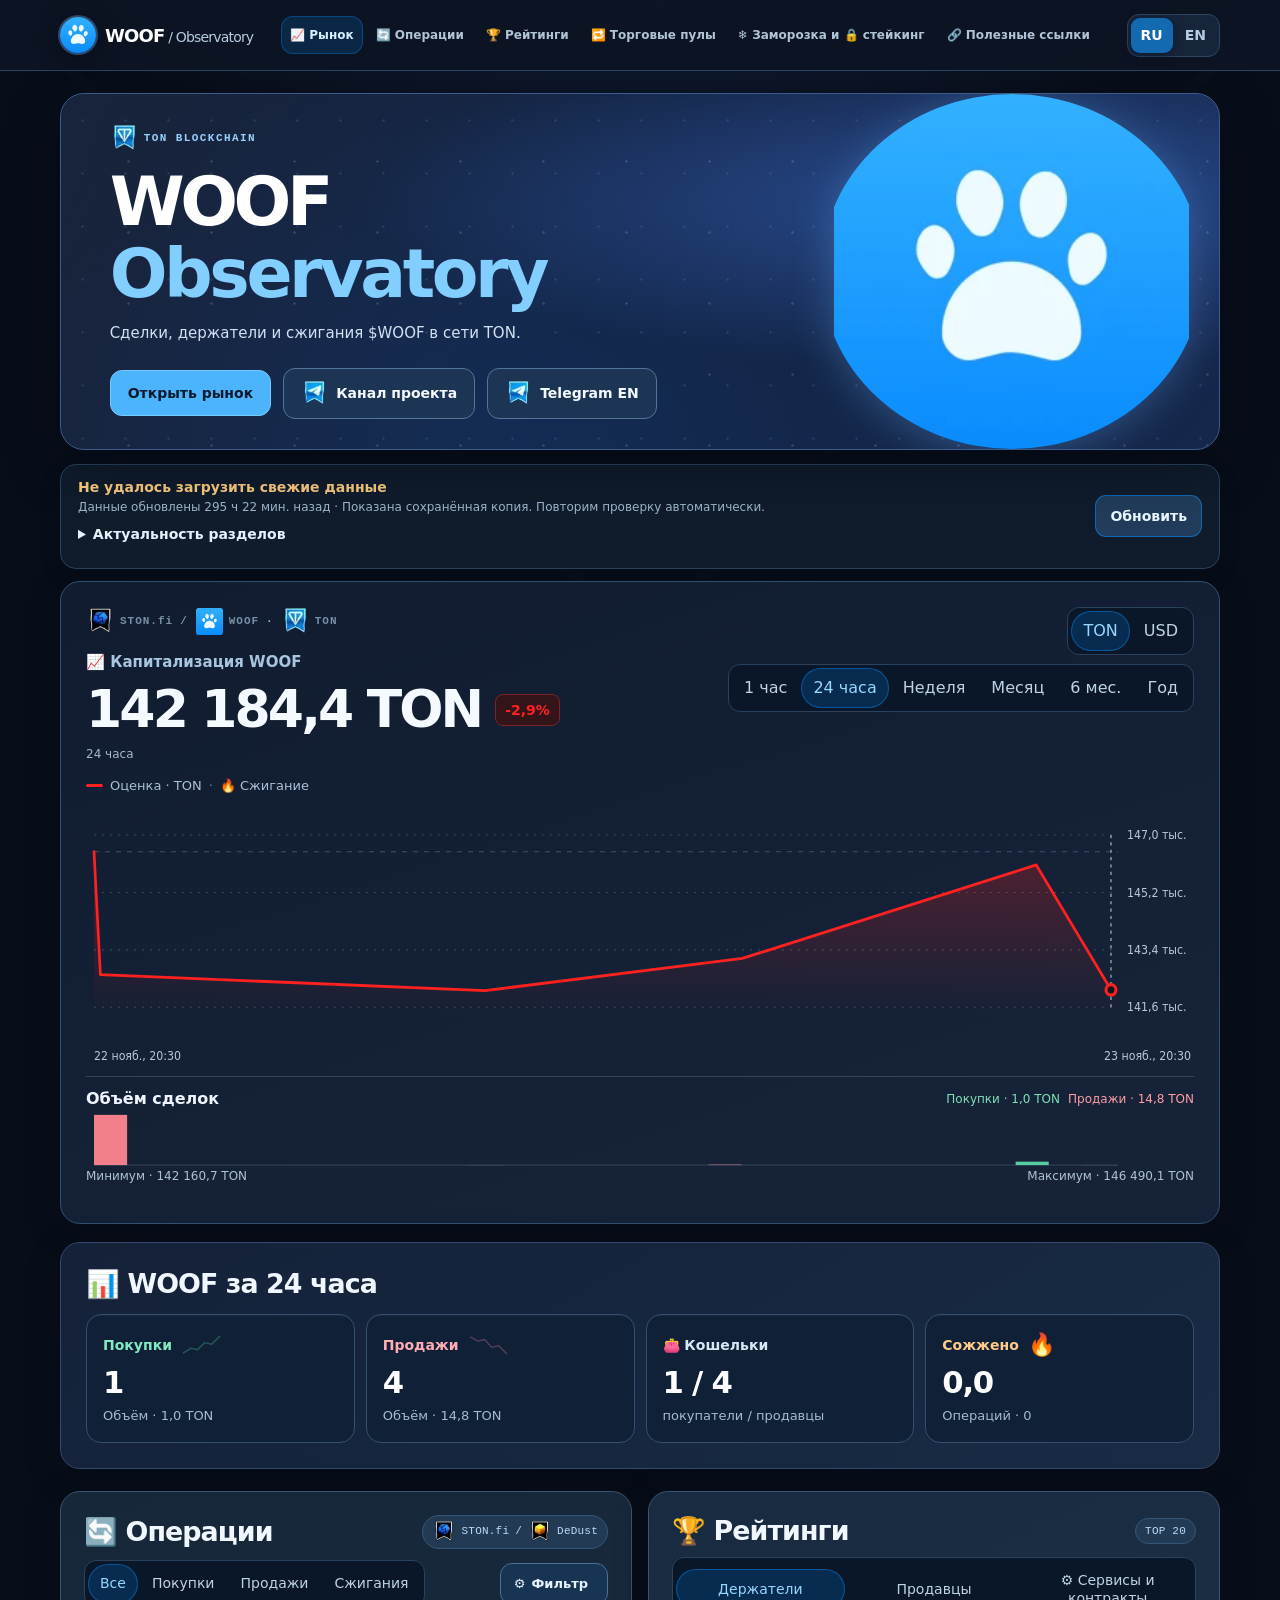
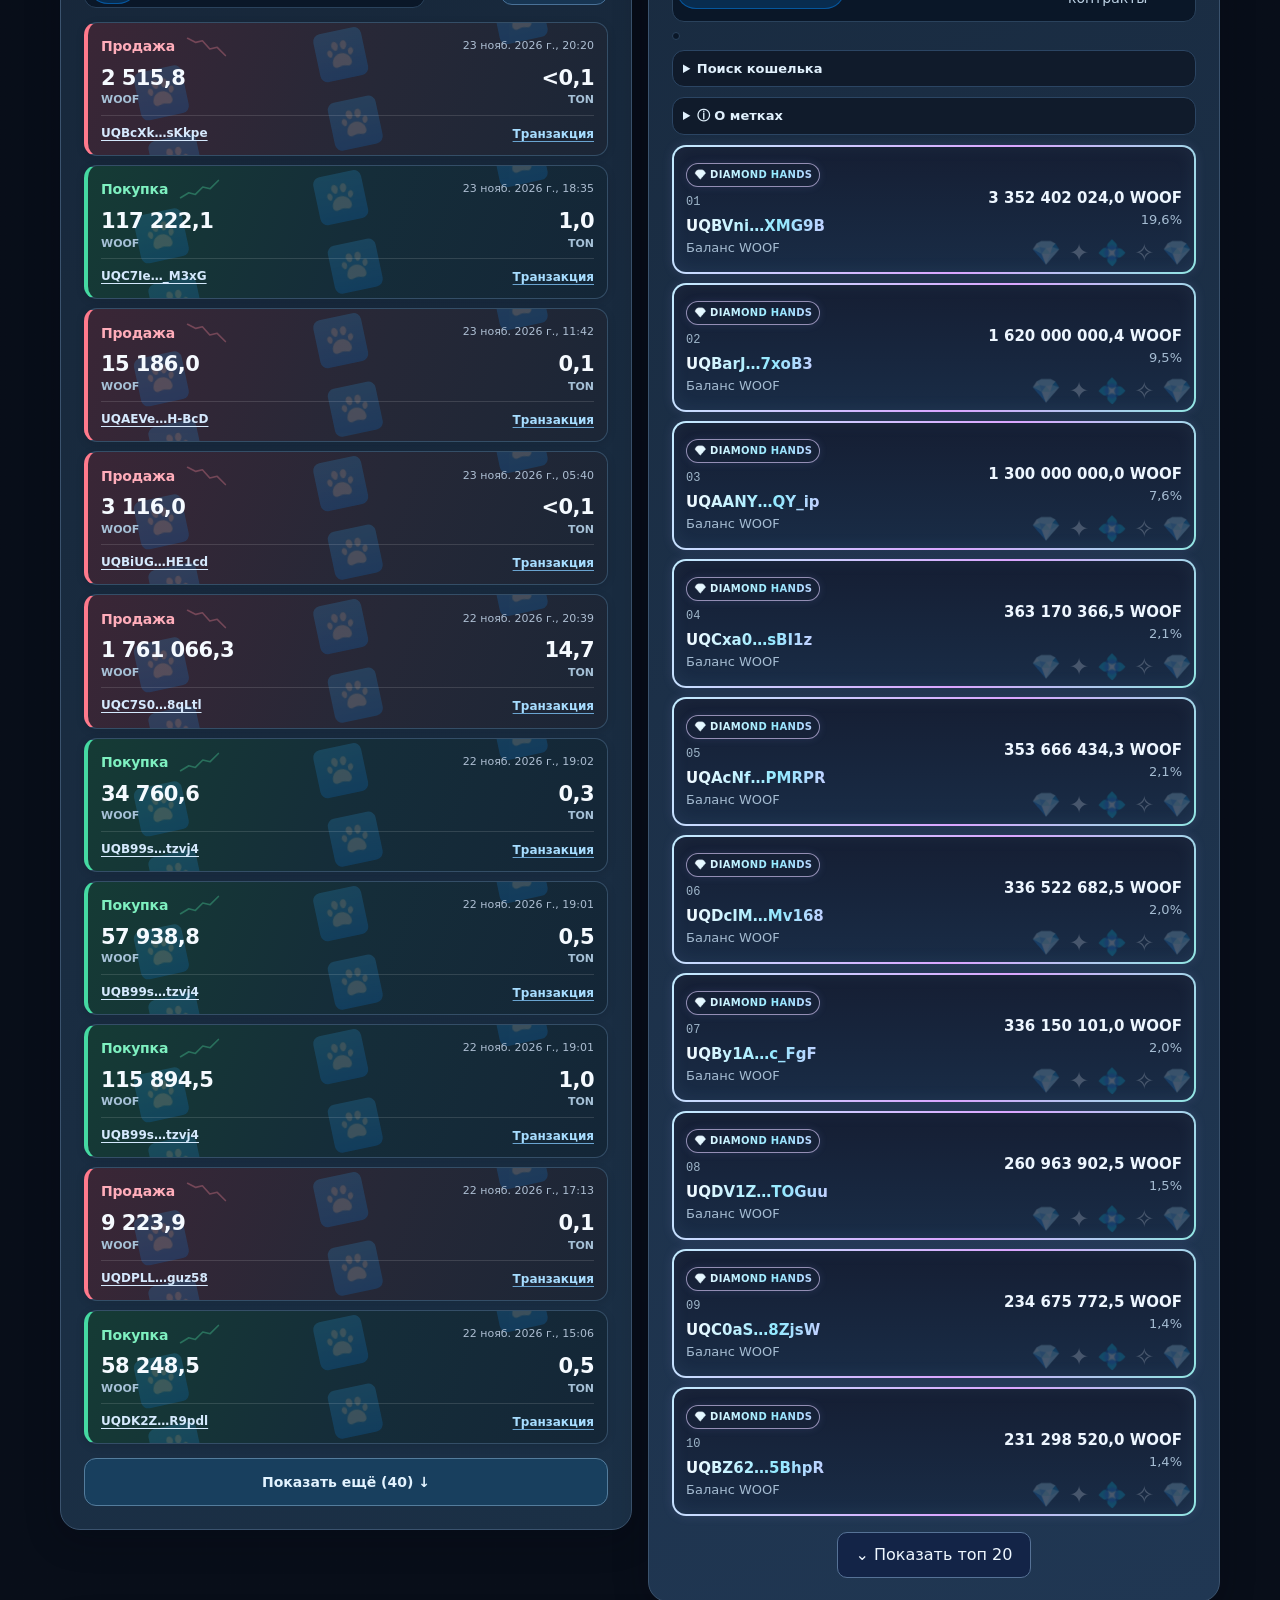
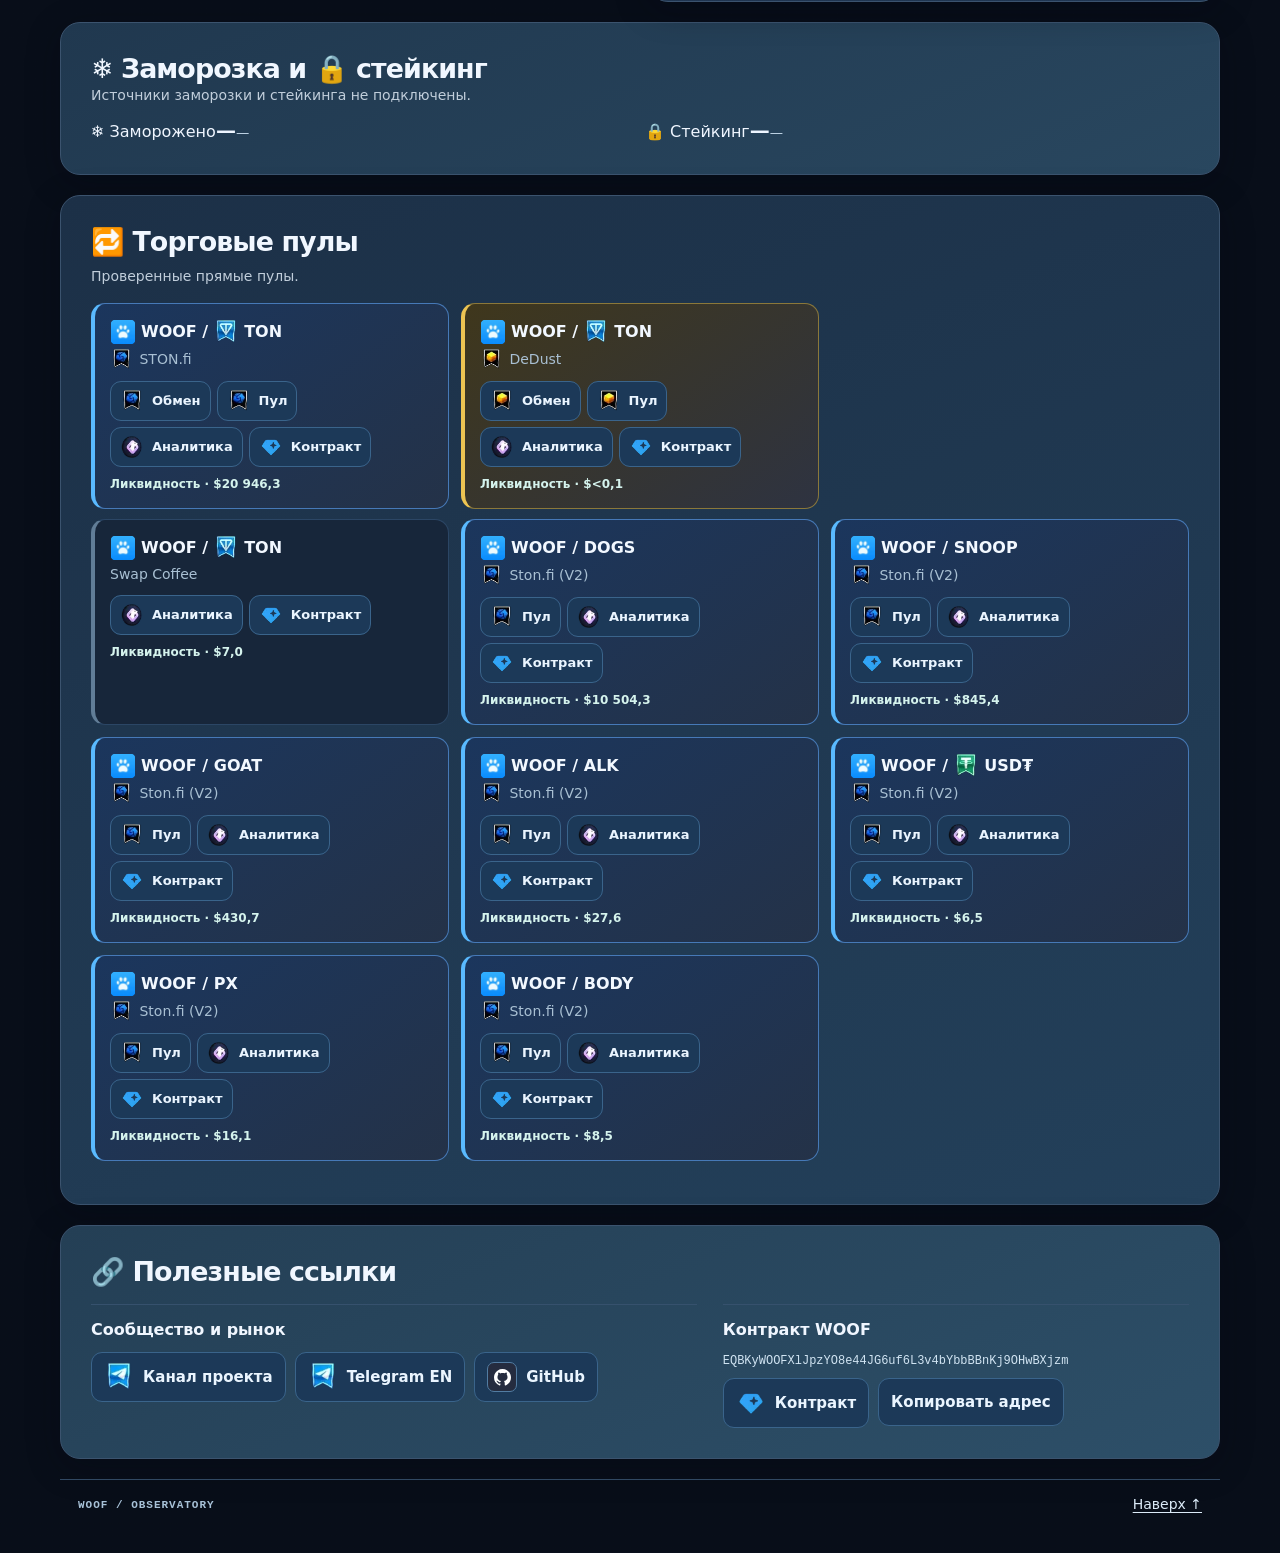
==== index.html @ d3673fe1 "Build WOOF Observatory from independent foundation 1.3.0" ====
<!doctype html>
<html lang="ru"><head>
<meta charset="utf-8"><meta name="viewport" content="width=device-width,initial-scale=1">
<meta name="theme-color" content="#070d21"><meta name="description" content="WOOF Observatory — сделки STON.fi и DeDust, держатели и подтверждённые сжигания WOOF в сети TON.">
<title>WOOF Observatory</title><style>:root{color-scheme:light;--ink:#101721;--muted:#536372;--paper:#f8fafc;--line:#cbd5df;--blue:#30a1f5;--link:#075d9b;--night:#090b0e;--graphite:#10151c;--green:#1e6b51;--red:#df0000;--orange:#975019;font:16px/1.5 system-ui,-apple-system,BlinkMacSystemFont,"Segoe UI",sans-serif;color:var(--ink);background:var(--night)}
*{box-sizing:border-box}
[hidden]{display:none!important}
html{scroll-behavior:smooth;scroll-padding-top:82px}
body{margin:0;background:var(--night)}
.wrap{width:min(1220px,calc(100% - 64px));margin-inline:auto}
h1,h2,h3,p{margin:0}
a{color:var(--link);text-underline-offset:3px}
a:hover{text-decoration:underline}
button{font:inherit;color:inherit;cursor:pointer}
a:focus-visible,button:focus-visible,summary:focus-visible,#plot svg:focus-visible{outline:3px solid #5692db;outline-offset:2px}
header{position:sticky;top:0;z-index:5;background:#090b0ef5;border-bottom:1px solid #283541;color:#f5f8fc}
.nav,.brand,nav,.langs,.tabs,.smallTabs,.introLinks,.eyebrow,.sectionHeading,.chartCaption,footer,.graphTop{display:flex;align-items:center}
.nav{min-height:65px;gap:20px;justify-content:space-between}
.brand{gap:9px;color:#fff;text-decoration:none}
.brand svg{width:36px;height:36px}
.brand strong{font-size:19px;letter-spacing:-.055em}
.brand span{font-weight:500;color:#c3cbd5}
.brand:hover{text-decoration:none}
nav{gap:5px}
nav a,.langs button{font-size:14px;font-weight:650}
nav a{color:#b4c0ce;padding:9px 11px;text-decoration:none;border-radius:8px}
nav a.on,nav a:hover{color:white;background:#203347;text-decoration:none}
.langs,.tabs,.smallTabs{background:#e5edf4;border-radius:10px;padding:3px;gap:2px;width:fit-content;max-width:100%;flex-wrap:wrap}
.langs button,.tabs button,.smallTabs button{border:none;padding:7px 10px;background:transparent;color:#364c61;border-radius:7px;line-height:1.35}
.langs .on,.tabs .on,.smallTabs .on{background:#114c79;color:white}
.hero{margin:20px 0 16px;position:relative;isolation:isolate;overflow:hidden;display:flex;align-items:center;min-height:192px;border-radius:20px;border:1px solid #293746;background:radial-gradient(ellipse at 88% 70%,#153650 0%,transparent 53%),#0b0d10;color:#fff}
.herotext{position:relative;z-index:1;padding:27px clamp(20px,3vw,44px);max-width:66%}
.eyebrow,.tag,footer>span{font-family:ui-monospace,Consolas,monospace;font-size:11px;font-weight:650;letter-spacing:.09em}
.eyebrow{gap:8px}
.eyebrow i{width:7px;height:7px;background:#468ec6;border-radius:50%}
.hero .eyebrow{color:#b9c9d9}
.hero .eyebrow i{background:var(--blue)}
h1{font-size:clamp(38px,4.6vw,68px);letter-spacing:-.07em;line-height:1.05;margin:7px 0 8px}
h1 em{font-family:Georgia,"Times New Roman",serif;font-weight:normal;letter-spacing:-.055em;color:#a1d6ff}
.hero p{color:#c9d5e1;font-size:15px}
.heroArt{position:absolute;inset:0 0 0 auto;width:41%;display:grid;align-items:center;pointer-events:none}
.heroArt svg{width:100%;height:100%;max-height:250px}
.introLinks{margin-top:17px;gap:10px}
.introLinks a,.more{border:1px solid #9daebf;border-radius:8px;padding:7px 12px;text-decoration:none;font-weight:650;font-size:14px}
.introLinks a{color:#f0f6ff;border-color:#536779}
.introLinks a:first-child{color:#081624;background:var(--blue);border-color:var(--blue)}
.introLinks a:hover,.more:hover{box-shadow:inset 0 0 0 1px currentColor}
.panel{background:var(--paper);border:1px solid var(--line);border-radius:17px;padding:clamp(16px,2vw,25px);min-width:0}
.graphTop,.sectionHeading,footer{justify-content:space-between;gap:12px}
.graphTop{align-items:flex-start}
.graph .eyebrow{color:#b6c8d9}
.graph .eyebrow span{color:#7891a7}
.graph h2{font-weight:550;color:var(--muted);font-size:16px;margin-top:12px}
.price{font-size:clamp(27px,3.2vw,44px);line-height:1.12;letter-spacing:-.05em;font-variant-numeric:tabular-nums;font-weight:730}
.chartCaption{font-size:13px;color:var(--muted);gap:7px;margin-top:13px}
.lineKey{width:17px;height:3px;border-radius:3px;background:var(--blue)}
.sep{color:#6f8196}
#plot{margin:6px 0;min-height:183px}
#plot svg{width:100%;height:183px;display:block;touch-action:pan-y}
#plot text{font:11px system-ui,sans-serif;fill:#b6c6d6}
.marker{cursor:pointer}
.marker:focus{outline:2px solid var(--orange)}
#readout{font-size:14px;font-variant-numeric:tabular-nums;min-height:24px;color:var(--ink)}
.note,.description,.resources p{font-size:14px;color:var(--muted);overflow-wrap:anywhere}
.note{font-size:12px}
.description{margin:8px 0}
.summary{margin:18px 0 22px}
.summary h2,.panel h2:not(.graph h2){font-size:clamp(20px,2.1vw,27px);letter-spacing:-.045em;line-height:1.2}
.summary .sectionHeading{margin-bottom:9px}
.tag{color:#3e5061;background:#e2ebf4;border-radius:20px;padding:4px 9px;white-space:nowrap;font-weight:500;letter-spacing:.02em}
#stats{display:grid;grid-template-columns:repeat(4,minmax(0,1fr));gap:10px}
.stat{background:var(--paper);border:1px solid var(--line);border-radius:13px;padding:13px 15px;min-width:0}
.stat b,.stat small,.stat span{display:block}
.stat b{font-size:clamp(20px,2.1vw,31px);line-height:1.3;font-variant-numeric:tabular-nums;overflow-wrap:anywhere;letter-spacing:-.04em}
.stat small{font-size:13px;color:var(--muted)}
.stat span{font-size:14px;font-weight:670}
.buy{color:var(--green)}
.sell{color:var(--red)}
.burn{color:var(--orange)}
.columns{display:grid;grid-template-columns:1fr 1fr;gap:16px;align-items:start}
.columns .tabs{margin:10px 0}
.columns .tabs button,.smallTabs button{font-size:14px}
.smallTabs:not(:empty){margin-bottom:8px}
#feedNote,#rankNote{margin-bottom:8px}
.row{display:grid;grid-template-columns:minmax(0,1fr) auto;gap:10px;border-top:1px solid #dce3eb;padding:10px 0;align-items:center}
.row>div{min-width:0}
.row>div:last-child{text-align:right}
.row b,.row small{display:block;font-variant-numeric:tabular-nums}
.row small{color:var(--muted);font-size:13px}
.row a{overflow-wrap:anywhere}
.row b{font-size:15px;line-height:1.45}
.row .badge{display:inline-block;padding:1px 6px;font-size:12px;border-radius:5px;margin-right:6px}
.badge.buy{background:#e0f3e8}
.badge.sell{background:var(--red);color:white}
.badge.burn{background:#ffead4}
.position{color:var(--muted);font:12px ui-monospace,monospace;margin-right:8px}
.empty{padding:16px 0;color:var(--muted)}
.more{background:#eaf1f7;color:#144b72}
.more[hidden]{display:none}
#more{margin-top:8px;width:100%}
.resources{margin:20px 0}
.resourcesGrid{display:grid;grid-template-columns:1.15fr 1.2fr 1fr;gap:24px;margin-top:16px}
.resources h3{font-size:16px;margin-bottom:6px}
.resourceList{display:flex;gap:8px 13px;flex-wrap:wrap}
.resourceList,.contract{margin-top:8px;font-size:14px}
.contract{display:block;overflow-wrap:anywhere;font-family:ui-monospace,monospace;margin-bottom:10px}
.resourcesGrid article{min-width:0}
summary{cursor:pointer;font-weight:600}
footer{padding:16px 0 25px}
footer a{font-size:14px}
@media(max-width:800px){.wrap{width:calc(100% - 28px)}
.nav{display:grid;grid-template-columns:1fr auto;gap:0;padding-top:6px}
.langs{grid-column:2;grid-row:1}
.brand{grid-column:1;grid-row:1}
nav{grid-column:1/-1;justify-content:space-between;gap:0}
nav a{padding:7px 5px;font-size:13px}
html{scroll-padding-top:98px}
.columns{grid-template-columns:1fr}
.heroArt{width:35%;opacity:.82}
.herotext{max-width:73%;padding:19px}
.hero{min-height:180px}
.graphTop{flex-wrap:wrap}
.resourcesGrid{grid-template-columns:1fr 1fr}

#stats{grid-template-columns:repeat(2,minmax(0,1fr))}}
@media(max-width:500px){.wrap{width:calc(100% - 20px)}
.hero{margin-top:10px}
.herotext{max-width:100%;padding:16px}
.heroArt{width:35%;inset:auto 0 0 auto;height:78px}
.hero p{max-width:96%;font-size:14px}
.introLinks{max-width:76%;gap:6px;flex-wrap:wrap}
.introLinks a{font-size:13px;padding:6px 8px}
.graphTop{gap:10px}
.tabs button{padding:6px 8px}
.stat{padding:10px}
.stat small{font-size:12px}
.row{gap:3px}
.row b{font-size:14px}
.row small{font-size:12px}
.resourcesGrid{grid-template-columns:1fr;gap:15px}
.resourcesGrid article+article{border-top:1px solid var(--line);padding-top:12px}}
@media(prefers-reduced-motion:reduce){html{scroll-behavior:auto}}

.walletLegend{font-size:13px;color:var(--muted);margin:4px 0}
.walletIdentity{display:inline-flex;align-items:baseline;flex-wrap:wrap;gap:2px 6px;max-width:100%;vertical-align:baseline}
.row .walletAddress{font-weight:700;text-decoration:underline;text-decoration-thickness:1px;text-underline-offset:3px}
.row .walletAddress.buy,.walletRole.buy{color:#126042}
.row .walletAddress.sell,.walletRole.sell{color:#df0000}
.row .walletAddress.burn,.walletRole.burn{color:#874305}
.row .walletAddress.neutral{color:#51615c}
.walletRole{font-size:11px;font-weight:600}
:is(.row,.walletResult) .domainBadge{font:600 11px/1.4 system-ui,sans-serif;letter-spacing:0;padding:2px 6px;border-radius:5px;overflow-wrap:anywhere;max-width:100%;display:inline-block}
.domainBadge.digits{color:#482e00;background:linear-gradient(110deg,#ffcc00 12%,#ffe173 34%,#fff9c0 46%,#ffd700 57%,#efb000 84%);background-size:220% 100%;border:1px solid #a37b00;animation:projectGold 4s ease-in-out infinite alternate}
details.domainDetails{display:inline-block;border:0;padding:0;font-size:12px;font-weight:500;width:100%}
details.domainDetails summary{color:var(--muted);font-size:11px}
#rank .position{vertical-align:top}
.onlyBadges{display:flex;align-items:center;gap:7px;font-size:13px;font-weight:600;margin:4px 0 7px;cursor:pointer}
.onlyBadges input{width:16px;height:16px;accent-color:var(--link)}


@keyframes projectGold{from{background-position:0% 50%}
to{background-position:100% 50%}}
@media(prefers-reduced-motion:reduce){.domainBadge.digits{animation:none}}
footer>span{color:#f5f8ff}
footer a{color:#dcebf8}
.price{overflow-wrap:break-word}

/* Make the chart and header dark; financial rows retain their semantic colours. */
.langs,.graph .tabs{background:#202a35}
.langs button,.graph .tabs button{color:#c3cfdb}
.langs .on,.graph .tabs .on{background:var(--blue);color:#071421}
.graph{--ink:#f5f8fc;--muted:#b2c0cd;color:var(--ink);background:var(--graphite);border-color:#283747}
.graph #readout a{color:#86caff}
.graph #plot svg{height:205px}
.brand:hover,.introLinks a:hover{color:#fff}
.introLinks a:first-child:hover{color:#081624}

.wrap{width:min(1180px,calc(100% - 88px))}
.hero{background:linear-gradient(165deg,#080a0d 22%,#10151c 100%)}
.graph,.summary{background:linear-gradient(180deg,#10151c,#152332);border:1px solid #374b5b}
.summary{background:linear-gradient(180deg,#152332,#172b3c);padding:clamp(16px,2vw,25px);border-radius:17px;color:#f4f8ff}
.summary .sectionHeading{margin-bottom:14px}
.stat{background:linear-gradient(145deg,#131d28,#1e3041);border:1px solid #3d5363}
.stat small{color:#b9c8d5}
.stat span.buy,.stat span.sell,.stat span.burn{display:inline-block;border-radius:5px;background:linear-gradient(120deg,#d8e5eb,#c1d4df);padding:1px 6px}
.columns .panel,.resources{--ink:#f3f7fc;--muted:#c1cedb;--link:#a6daff;--line:#435a6a;color:var(--ink);border-color:#3b5264}
.columns .panel{background:linear-gradient(180deg,#172b3c,#1a3b51)}
.columns .tabs,.columns .smallTabs{background:#0e1c29}
.columns .tabs button,.columns .smallTabs button{color:#cbd9e7}
.columns .tabs .on,.columns .smallTabs .on{background:#265a7d;color:#fff}
.row{border-color:#435666}
.position{color:#c1cedb}
.tag{background:#233f54;color:#d1e6f6}
.row .walletIdentity{background:linear-gradient(125deg,#d8e5eb,#c1d4df);border-radius:7px;padding:3px 6px}
.domainDetails summary{color:#354d62!important}
.domainDetails span{color:#223847}
#more,.resourceList>a,.resourceList>button{color:#f3f8ff;background:#15496b;border:1px solid #6289a3}
.resources{background:linear-gradient(180deg,#1a3b51,#20475e);padding:clamp(18px,2.5vw,30px)}
.resourcesGrid{grid-template-columns:1.3fr 1fr;gap:clamp(14px,2vw,26px)}
.resourcesGrid article{border-top:1px solid #7190a3;padding-top:13px}
.resources h3{margin-bottom:10px}
.resourceList{display:grid;grid-template-columns:1fr;gap:7px}
.resourceList>a,.resourceList>button{display:flex;align-items:center;justify-content:space-between;gap:6px;min-height:42px;padding:8px 12px;border-radius:7px;text-align:left;font:650 14px/1.35 system-ui,sans-serif;text-decoration:none;cursor:pointer}
.resourceList>a:hover,.resourceList>button:hover,#more:hover{background:#1b5c82;border-color:#aedfff}
.resources .contract{color:#d1e4f2;margin:6px 0;word-break:break-all}
footer{background:#090c10;border-top:1px solid #405362;padding:14px 18px;margin-bottom:14px;border-radius:8px}
@media(min-width:1000px){.resourcesGrid article:first-child .resourceList{grid-template-columns:repeat(2,minmax(0,1fr))}}
@media(max-width:800px){.wrap{width:calc(100% - 34px)}.resourcesGrid{grid-template-columns:1fr 1fr}}
@media(max-width:500px){.wrap{width:calc(100% - 22px)}.resourcesGrid{grid-template-columns:1fr}.resourcesGrid article+article{border-color:#7190a3}}

/* Draw external-link arrows without relying on a font glyph. */
.resourceList>a::after,.introLinks a[href^="https:"]::after,.row a:not(.walletAddress)::after{content:"";display:inline-block;width:8px;height:8px;flex-shrink:0;margin-left:6px;border-top:1.5px solid currentColor;border-right:1.5px solid currentColor;background:linear-gradient(135deg,transparent 43%,currentColor 46%,currentColor 54%,transparent 57%);vertical-align:1px}

.syncBar{display:flex;align-items:center;justify-content:space-between;gap:14px;margin:0 0 12px;padding:12px 18px;background:#101b27;border:1px solid #374b5b;border-radius:12px;color:#e5f1fb}
.syncBar>div{min-width:0}.syncBar p{font-size:14px;font-weight:650}.syncBar small{display:block;color:#b9c8d5;font-size:12px;overflow-wrap:anywhere}.syncBar .syncWarning{color:#ffcf80}
#refreshData{flex-shrink:0;min-height:42px;padding:8px 14px;border:1px solid #6289a3;border-radius:7px;background:#15496b;color:#f3f8ff;font-weight:650;font-size:14px}#refreshData:hover{background:#1b5c82}#refreshData:disabled{opacity:.65;cursor:wait}
@media(max-width:400px){.syncBar{align-items:flex-start;flex-wrap:wrap;padding:12px 14px}.syncBar>div{flex:1 1 175px}}

/* Market cap: native-currency valuation, with an explicit estimation note. */
.graph .price{font-size:clamp(32px,4.2vw,52px);letter-spacing:-.055em;line-height:1.15}
.graph h2{font-size:15px;margin-top:12px;margin-bottom:7px}
.capHeadline{display:flex;align-items:center;gap:14px;flex-wrap:wrap}
.capChange{font:700 14px/1.3 system-ui,sans-serif;padding:6px 9px;border-radius:8px;font-variant-numeric:tabular-nums;white-space:nowrap}
.capChange:empty{display:none}.capPositive{color:#54edb6;background:#133c32;border:1px solid #24634e}.capNegative{color:#ff2020;background:#321419;border:1px solid #7a242a}
#capPeriod{margin-top:5px;color:#a4b9cb}.graph #plot{min-height:250px;margin:18px 0 8px}.graph #plot svg{height:250px}
.graph #plot text{font:11px system-ui,sans-serif;fill:#b8c9d6}
.capRange{display:flex;justify-content:space-between;gap:8px;flex-wrap:wrap;color:#adc3d3;font-size:12px;font-variant-numeric:tabular-nums;margin:0 0 13px}
.graph #readout{background:#0b1723;border:1px solid #2b4354;padding:10px 12px;border-radius:9px;min-height:43px;font-size:13px;margin-bottom:9px}
.capMethod{font-size:11px;line-height:1.5;color:#9db3c4;border-top:1px solid #2b4354;padding-top:10px;margin-top:10px;max-width:850px}
.graph .chartCaption .lineKey{background:var(--chart-colour,#38dda0)}
@media(max-width:500px){.graph .price{font-size:34px}.capHeadline{gap:8px}.graph .graphTop{gap:15px}.graph .tabs{width:100%;justify-content:space-between}.graph .tabs button{padding:8px 6px;font-size:12px}.graph #plot svg{height:240px}.graph #plot{min-height:240px}.graph #readout{font-size:12px}.capMethod{font-size:11px}}
@media(max-width:360px){.graph .tabs{display:grid;grid-template-columns:repeat(3,minmax(0,1fr));gap:3px}.graph .tabs button{width:100%}}

:root{--blue:#75ccff;--project-art:url("[data-uri]");--night:#070d21}
body{background:radial-gradient(ellipse at 78% 0%,#24347b 0%,#111c49 28%,transparent 55%),#070d21}
header{background:#0a1129f5;border-color:#324576}
.brandMark{width:36px;height:36px;border-radius:50%;background:var(--project-art) center/cover}
.hero{min-height:268px;border-color:#435b9c;background:radial-gradient(ellipse at 78% 50%,#2b4696 0%,#182860 34%,transparent 68%),linear-gradient(112deg,#0d1639,#111c49)}
.hero::before{content:"";position:absolute;inset:0;background-image:radial-gradient(circle,#7eaeff 1px,transparent 1.5px),radial-gradient(circle,#eff7ff 1px,transparent 1.5px);background-size:43px 53px,83px 71px;background-position:0 0,26px 32px;opacity:.24;pointer-events:none}
.heroArt{width:40%;height:100%;background:var(--project-art) center / auto 88% no-repeat;filter:drop-shadow(0 0 20px #60b5ff60);border-radius:50%}
.hero h1 em{color:#89ceff}
.graph{background:linear-gradient(180deg,#101936,#151f43);border-color:#394b80}
.summary{background:linear-gradient(180deg,#182649,#202d55);border-color:#435480}
.columns .panel{background:linear-gradient(180deg,#192847,#1e3659)}
.resources{background:linear-gradient(180deg,#192b4b,#1b345a)}
.graphControls{display:grid;gap:10px;justify-items:end;min-width:0}
.row.trade-buy{border-left:3px solid #4cce9f;padding-left:8px;background:#14564832}
.row.trade-sell{border-left:3px solid #fb6b76;padding-left:8px;background:#7c223532}
.row.trade-burn{border-left:3px solid #e7ae57;padding-left:8px}
@media(max-width:800px){.graphControls{justify-items:start}}
@media(max-width:590px){
 .hero{min-height:210px}.heroArt{width:32%;height:auto;inset:12px 12px auto auto;aspect-ratio:1;opacity:1;background-size:contain}
 .herotext{max-width:76%}.hero h1{font-size:clamp(32px,7.5vw,47px)}.hero h1 em{display:block}
 .hero p{max-width:100%}.introLinks{max-width:100%}.graphControls{width:100%}.graph #currency{display:flex;width:auto}
}

#activity,#wallets,#pools{background:#141b27;border-color:#303a4a}
#activity .row,#wallets .row{background:transparent;border-color:#303a4a;border-left:0;padding-left:0}
#activity .row .walletIdentity,#wallets .row .walletIdentity{background:none;padding:0;column-gap:6px;row-gap:4px}
.columns .walletIdentity .walletAddress{background:none;padding:0}
.columns .row .walletAddress{color:#d6e2f0}
.columns .walletRole.buy,.columns .badge.buy{color:#85e6bc;background:none}
.columns .walletRole.sell,.columns .badge.sell{color:#ff9a9f;background:none}
.columns .walletRole.burn,.columns .badge.burn{color:#f1bd7d;background:none}
.columns .domainDetails summary,.columns .domainDetails span{color:#becbd9!important}
.columns :is(.row,.walletResult) .projectBadges{display:flex;flex-wrap:wrap;gap:5px;width:100%;align-items:center}
.columns :is(.row,.walletResult) .projectBadge{--badge-edge:#53627b;display:inline-flex;align-items:center;gap:4px;padding:2px 6px;border:1px solid var(--badge-edge);border-radius:6px;background:#202939;text-decoration:none;color:#eaf1fb;font:650 11px/1.35 system-ui,sans-serif;min-height:26px;max-width:100%}
.columns :is(.row,.walletResult) .projectBadge:hover{text-decoration:underline}
.columns :is(.row,.walletResult) .projectBadge::after{display:none}
.projectBadge img{display:block;width:18px;height:18px;object-fit:contain;border-radius:3px}
.columns :is(.row,.walletResult) .projectBadge.staking{padding-inline:4px;--badge-edge:#6c93cb}
.columns :is(.row,.walletResult) .projectBadge.vnuk{--badge-edge:#8f606f;color:#ffc8d4}
.columns :is(.row,.walletResult) .projectBadge.author{border-color:transparent;background:linear-gradient(#202939,#202939) padding-box,linear-gradient(105deg,#508eff,#dce5ee,#508eff) border-box;background-size:100% 100%,200% 100%;animation:projectBadgeGlow 5s ease-in-out infinite alternate}
.columns :is(.row,.walletResult) .projectBadge.joystick{--badge-edge:#9164ac}
.columns :is(.row,.walletResult) .projectBadge.phoenix{--badge-edge:#a86a36}
.projectBadge.joystick span,.projectBadge.phoenix span{background:linear-gradient(90deg,var(--badge-color),#ffe182,var(--badge-color));background-size:210% 100%;background-clip:text;color:transparent;animation:projectBadgeGlow 5s ease-in-out infinite alternate}
.projectBadge.joystick{--badge-color:#e3a6ff}
.projectBadge.phoenix{--badge-color:#ff9862}
@keyframes projectBadgeGlow{to{background-position:100% 0}}
@media(prefers-reduced-motion:reduce){.columns :is(.row,.walletResult) .projectBadge.author,.projectBadge.joystick span,.projectBadge.phoenix span{animation:none}}
#pools [lang="en"],html[lang="en"] #pools [lang="ru"]{display:none}
html[lang="en"] #pools [lang="en"]{display:inline}
#pools .poolIntro{margin:8px 0 16px}
#pools .poolGrid{display:grid;grid-template-columns:repeat(3,minmax(0,1fr));gap:10px}
#pools .poolCard{min-width:0;background:#1c2636;border:1px solid #39475b;border-radius:10px;padding:12px}
#pools .poolCard h3{margin:0 0 3px}
#pools .poolCard p{margin:0}
#pools .poolActions{display:flex;flex-wrap:wrap;gap:6px;margin-top:10px}
#pools .poolActions a{display:inline-flex;align-items:center;min-height:38px;padding:5px 9px;color:#edf5ff;background:#22344c;border:1px solid #586d88;border-radius:7px;font-size:13px;font-weight:650;text-decoration:none}
#pools .poolActions a:hover{background:#304963;text-decoration:underline}
#pools .poolRoute,#pools .poolTiny{margin-top:16px;padding-top:13px;border-top:1px solid #39475b}
#pools #discoveredPools{margin-top:10px}
#pools .poolCard .poolLiquidity{margin-top:8px;font-size:12px;overflow-wrap:anywhere}
#pools .poolCard h3{overflow-wrap:anywhere}
#pools .poolRoute h3{margin:0 0 4px}
#pools .poolRoute .poolCard{margin-top:9px;max-width:440px}
#pools .poolTiny .poolGrid{margin-top:10px}
#pools .poolSources{margin-top:13px;font-size:12px}
@media(max-width:800px){#pools .poolGrid{grid-template-columns:repeat(2,minmax(0,1fr))}}
@media(max-width:500px){#pools .poolGrid{grid-template-columns:minmax(0,1fr)}}

.columns :is(.row,.walletResult) .projectBadge.og{border-color:#a887c2;background:#222033}
.columns :is(.row,.walletResult) .projectBadge.fragmentNumber{--badge-edge:#cc7cdb;background:#78348b;color:#fff;font-weight:800;white-space:nowrap}
.projectBadge.og span{background:linear-gradient(90deg,#cbff69,#f3a5ff,#cbff69);background-size:210% 100%;background-clip:text;color:transparent;animation:projectBadgeGlow 4s ease-in-out infinite alternate;font-weight:800}
.columns :is(.row,.walletResult) .projectBadge.burner{border-color:#966237;padding-inline:4px}
.columns :is(.row,.walletResult) .projectBadge.blueNft{border-color:#3881a9;padding-inline:4px}
.operationRow .opMobile,.operationRow .opToggle{display:none}
#feed .operationRow .opDesktop a{display:inline-block}
@media(prefers-reduced-motion:reduce){.projectBadge.og span{animation:none}}
@media(max-width:640px){
 #feed .operationRow{grid-template-columns:minmax(0,1fr) minmax(0,auto) 28px;align-items:start;column-gap:4px;padding:8px 0}
 #feed .operationRow .opDesktop{display:none}
 #feed .operationRow>div:nth-child(2){align-self:start}
 #feed .operationRow .opMobile:not([hidden]){display:block;grid-column:1/-1;text-align:left;padding:2px 0 4px}
 #feed .operationRow .opToggle{display:grid;place-items:center;width:28px;min-height:32px;padding:0;background:none;border:0;color:#b8d3ec;cursor:pointer}
 .opToggle span{width:7px;height:7px;border-right:2px solid;border-bottom:2px solid;transform:rotate(45deg)}
 .opToggle[aria-expanded="true"] span{transform:rotate(225deg)}
}

body{background:linear-gradient(#070b16bb,#070b16cf),url("[data-uri]") center top/cover fixed,#070b16}
.supplyGrid{display:grid;grid-template-columns:repeat(2,minmax(0,1fr));gap:10px;margin-top:12px}
.supplyGrid a{display:grid;gap:4px;padding:12px;border:1px solid #39475b;border-radius:10px;background:#1c2636;text-decoration:none;min-width:0}
.supplyGrid a:hover{border-color:#7db5e6}
.supplyGrid strong{font-size:clamp(1rem,3vw,1.35rem);color:#eef5ff;overflow-wrap:anywhere}
.supplyGrid small{color:#afbfce}
@media(max-width:440px){.supplyGrid{grid-template-columns:1fr}body{background-attachment:scroll;background-size:auto,auto 1100px}}

.volumeBlock{margin-top:12px;border-top:1px solid #344353;padding-top:10px}
.volumeHeading,.volumeKeys,.tradeSize,.walletSearchForm{display:flex;align-items:center;gap:8px;flex-wrap:wrap}
.volumeHeading{justify-content:space-between}
.volumeKeys,.tradeSize{font-size:12px}
.volumeKeys span:first-child,.rankMove.gained{color:#80e0b6}
.volumeKeys span:last-child,.rankMove.lost{color:#ff9da4}
#tradeVolume svg{display:block;width:100%;height:56px}
.tradeSize{margin:8px 0;color:#bdcbd8}
.tradeSize label{display:inline-flex;align-items:center;gap:6px}
.tradeSize input[type=number],.walletSearchForm input{min-width:0;border:1px solid #53637a;border-radius:7px;background:#161f2b;color:#eaf1fb;padding:6px 8px;font:inherit}
.tradeSize input[type=number]{width:6em}
#rank .position,.walletResult .position{display:inline-flex;align-items:baseline;gap:4px}
.rankMove{font-size:10px;white-space:nowrap}
.walletSearch,.badgeLegend{margin:10px 0;border:1px solid #39475b;border-radius:8px;padding:8px 10px}
.walletSearch summary,.badgeLegend summary{cursor:pointer;color:#d6e2f0;font-size:13px;font-weight:650}
.walletSearchForm{margin-top:9px}
.walletSearchForm input{flex:1 1 145px}
.walletSearchForm button{padding:6px 9px;border:1px solid #52637b;border-radius:7px;background:#243249;color:#eaf1fb;cursor:pointer}
.walletResult{margin-top:9px;overflow-wrap:anywhere}
.walletResult h3,.walletResult h4,.walletResult p{margin:6px 0}
.walletResult ul,.badgeLegend dl{padding-left:0;margin:8px 0 0;font-size:12px}
.walletResult li{margin-left:15px;padding-top:3px}
.badgeLegend dl{display:grid;grid-template-columns:auto 1fr;gap:5px 8px}
.badgeLegend dd{margin:0;color:#bdcbd8}
.columns .projectBadge.arni,.columns .projectBadge.napiwas{border-color:#927fa2}
.columns .projectBadge.arni span,.columns .projectBadge.napiwas .badgeLabel{
 background:linear-gradient(90deg,#70e1dd,#c4b4ff,#ffab94,#ffe39a,#70e1dd);
 background-size:225% 100%;background-clip:text;color:transparent;
 animation:projectBadgeGlow 4.3s ease-in-out infinite alternate
}
.projectBadge .beerIcon{position:relative;display:inline-block;flex:0 0 18px;width:18px;height:18px}
.beerIcon::before,.beerIcon::after{content:"";position:absolute}
.beerIcon::before{left:2px;top:2px;width:10px;height:15px;border:1px solid #ffde99;border-radius:3px 3px 4px 4px;background:linear-gradient(#fff4dc 0 28%,#ffce56 29%,#e4932c 83%,#b36121)}
.beerIcon::after{left:12px;top:6px;width:5px;height:8px;border:2px solid #ffde99;border-left:0;border-radius:0 4px 4px 0}
@media(prefers-reduced-motion:reduce){.columns .projectBadge.arni span,.columns .projectBadge.napiwas .badgeLabel{animation:none}}

.projectBadges .domainDetails{width:auto;max-width:100%;overflow-wrap:anywhere}

/* WOOF / Telegram-inspired Observatory — design layer v1.
   No remote fonts, frameworks, images or runtime dependencies.
   Loaded AFTER the existing stylesheet. Keeps data/JS functionality intact. */
:root{
  color-scheme:dark;
  --tg-bg:#090e18;--tg-surface:#121b2a;--tg-surface2:#192639;
  --tg-elevated:#20344b;--tg-line:#2a405a;--tg-blue:#55b9ff;
  --tg-blue-strong:#258fea;--tg-text:#f0f6ff;--tg-muted:#a6bdd2;
  --tg-green:#51dcaa;--tg-red:#ff8696;--tg-gold:#f3c66f;
  --night:var(--tg-bg);--paper:var(--tg-surface);--ink:var(--tg-text);
  --muted:var(--tg-muted);--line:var(--tg-line);--blue:var(--tg-blue);
  --link:#91d8ff;--green:var(--tg-green);--red:var(--tg-red);
  font-family:system-ui,-apple-system,BlinkMacSystemFont,"Segoe UI",sans-serif;
  font-optical-sizing:auto;
}
html{scroll-padding-top:100px}
body{
  color:var(--tg-text);
  background:radial-gradient(ellipse 80% 420px at 50% -150px,#1b315e 0%,transparent 72%),
    linear-gradient(#080e19e8,#080e19f1),url("[data-uri]") center top/cover fixed,#090e18;
}
.wrap{width:min(1160px,calc(100% - 40px))}
a{color:var(--link)}
button,input{font-family:inherit}
a,button,summary{-webkit-tap-highlight-color:transparent}
button:not(:disabled),a,summary{transition:background-color .18s ease,border-color .18s ease,color .18s ease,transform .18s ease}
button:active:not(:disabled),.introLinks a:active,.resourceList>a:active,#pools .poolActions a:active{transform:scale(.98)}
a:focus-visible,button:focus-visible,summary:focus-visible,input:focus-visible{outline:2px solid var(--tg-blue);outline-offset:3px}
header{background:#0d1524f0;border-bottom:1px solid #2c4463;backdrop-filter:blur(22px);-webkit-backdrop-filter:blur(22px)}
.nav{min-height:70px;gap:18px}
.brandMark{box-shadow:0 0 0 2px #314968,0 5px 20px #050a14a8}
.brand strong{font-size:18px;letter-spacing:-.045em}
.brand span{color:#b6cce0;font-size:14px}
nav{gap:5px}
nav a{padding:10px 13px;color:#b1c4d7;border-radius:12px;font-weight:600}
nav a.on,nav a:hover{background:#1e3958;color:#f4faff}
.langs{background:#17253a;padding:3px;border:1px solid #2d4560;border-radius:12px}
.langs button{border-radius:9px;min-width:39px;min-height:35px;color:#b6cde2}
.langs button.on{background:#288fd9;color:#fff;box-shadow:0 2px 10px #0613268c}
main.wrap{padding-bottom:10px}
.hero{margin:22px 0 14px;min-height:275px;border:1px solid #3b5c8d;border-radius:24px;
  background:radial-gradient(ellipse at 81% 30%,#294c91 0%,transparent 48%),
  radial-gradient(circle at 40% 110%,#132c55,transparent 60%),
  linear-gradient(125deg,#111d35,#15274b);
  box-shadow:0 18px 54px #02071164;isolation:isolate}
.hero::before{opacity:.14}
.hero::after{content:"";position:absolute;inset:0;pointer-events:none;
  background:linear-gradient(115deg,#ffffff08,transparent 50%);border-radius:inherit}
.herotext{padding:clamp(23px,3.5vw,45px);max-width:68%}
.hero .eyebrow{color:#98d1fc;letter-spacing:.13em}
.hero .eyebrow i{box-shadow:0 0 0 5px #269de421}
.hero h1{margin:13px 0 12px;font-size:clamp(39px,5.5vw,68px);line-height:1.03;letter-spacing:-.065em}
.hero h1 em{font-style:normal;font-weight:550;font-family:inherit;letter-spacing:-.05em;color:#81ceff}
.hero p{color:#d2e1f3;font-size:15px;max-width:510px;line-height:1.65}
.heroArt{background-size:auto 83%;filter:drop-shadow(0 6px 28px #67acff40)}
.introLinks{gap:10px;margin-top:21px}
.introLinks a{display:inline-flex;align-items:center;justify-content:center;
  min-height:42px;padding:9px 17px;border-radius:12px;font-size:14px;
  background:#1d3554;border:1px solid #52759b;color:#f5faff}
.introLinks a:first-child{background:#4bb4fc;color:#081a2c;border-color:#77caff}
.introLinks a:hover{background:#2c5277;text-decoration:none;transform:translateY(-2px)}
.introLinks a:first-child:hover{background:#83d0ff;color:#071b2c}
.syncBar{background:#101c2c;border-color:#2b435f;border-radius:16px;
  padding:12px 17px;box-shadow:0 6px 20px #050b152b}
.syncBar p{color:#e3f5ff}
.syncBar small{color:#9eb8ce}
#refreshData{border-radius:11px;background:#213d5b;border-color:#476d92;color:#eaf7ff}
#refreshData:hover{background:#2f5a81}
.panel,.graph,.summary,.columns .panel,.resources,#pools,#activity,#wallets{
  border:1px solid var(--tg-line);border-radius:20px;
  background:linear-gradient(155deg,#151f30 0%,#111927 100%);
  box-shadow:0 8px 34px #03091145;color:var(--tg-text)}
.graph{background:linear-gradient(160deg,#172640 0%,#101a2d 76%);border-color:#315172}
.graph .eyebrow{color:#86caff}
.graph h2{color:#a8c6e0;margin-top:15px}
.graph .price{color:#f4faff;letter-spacing:-.055em}
.graph .chartCaption{color:#abc1d7}
.graph #readout{border-color:#314964;background:#0e192a}
.graph .capMethod{border-color:#2b4056;color:#98aec2}
.graph #plot{border-radius:15px;overflow:hidden}
.graphControls{gap:9px}
.graph .tabs,.columns .tabs,.columns .smallTabs{background:#0a1728;border:1px solid #2a425c;border-radius:12px;padding:3px}
.graph .tabs button,.columns .tabs button,.columns .smallTabs button{border-radius:9px;min-height:34px;padding:7px 12px;color:#bed3e6}
.graph .tabs .on,.columns .tabs .on,.columns .smallTabs .on{background:#26659c;color:#fff;box-shadow:0 2px 8px #050d1780}
.summary{margin-top:18px;background:linear-gradient(150deg,#182b44,#142037);border-color:#2a496b}
.summary h2,.panel h2:not(.graph h2){color:#f1f7ff;font-weight:730;letter-spacing:-.035em}
#stats{gap:11px}
.stat{padding:16px;border-radius:15px;background:#102036;border:1px solid #34506f;box-shadow:inset 0 1px #ffffff0a}
.stat b{color:#fff;font-size:clamp(21px,2.4vw,32px);line-height:1.22;margin:5px 0}
.stat small{color:#a4bbd0}
.stat span{font-weight:680}
.stat span.buy,.stat span.sell,.stat span.burn{background:none;padding:0}
.columns{gap:16px}
.columns .panel{min-width:0}
.sectionHeading{flex-wrap:wrap}
.tag{background:#233a55;color:#badcf5;border:1px solid #355676}
.row{border-top-color:#263950;padding:12px 3px}
.row:hover{background:#ffffff07}
.row.trade-buy,.row.trade-sell,.row.trade-burn{border-left:3px solid transparent;border-radius:8px;padding-left:10px}
#activity .row.trade-buy{border-left:3px solid #52d5a2;background:#16362c42}
#activity .row.trade-sell{border-left:3px solid #ff8191;background:#40232a50}
#activity .row.trade-burn{border-left:3px solid #f5c16b;background:#3a2c1b48}
.row b{color:#edf6ff}
.row small{color:#a5bcd2}
.columns .row .walletAddress{color:#d5e9fd}
.columns .walletRole.buy,.columns .badge.buy{color:#75e7b2}
.columns .walletRole.sell,.columns .badge.sell{color:#ff9bac}
.columns .walletRole.burn,.columns .badge.burn{color:#f5c377}
.position{color:#9fb6ca}
.columns :is(.row,.walletResult) .projectBadge{border-radius:8px;background-color:#1d2b3e;min-height:28px}
.columns :is(.row,.walletResult) .projectBadge.fragmentNumber{background:#813c99;color:#fff;border-color:#dd8bfa}
.domainBadge.digits{border-radius:7px}
#more,.resourceList>a,.resourceList>button,#pools .poolActions a{
  background:#1c3958;border:1px solid #3a648b;border-radius:11px;color:#eaf5ff}
#more{min-height:43px}
#more:hover,.resourceList>a:hover,.resourceList>button:hover,#pools .poolActions a:hover{background:#2b5277}
.supplyGrid a,#pools .poolCard{background:#17263a;border:1px solid #2b4665;border-radius:14px;padding:15px}
.supplyGrid a:hover,#pools .poolCard:hover{border-color:#4785b3}
.supplyGrid small{color:#b5c9da}
#pools .poolCard h3{color:#f2f8ff}
#pools .poolCard p{color:#a9c0d3}
#pools .poolGrid{gap:12px}
#pools .poolActions a{min-height:40px}
.walletSearch,.badgeLegend{background:#101b2b;border-color:#2b4563;border-radius:12px}
.walletSearch summary,.badgeLegend summary{color:#e1f1fd}
.tradeSize input[type=number],.walletSearchForm input{background:#091729;border-color:#385575;color:#f5faff;border-radius:10px;min-height:38px}
.walletSearchForm button{background:#285982;border-color:#478bb5;border-radius:10px;min-height:40px}
.resources{background:linear-gradient(155deg,#152840,#152036)}
.resourcesGrid article{border-color:#36516d}
.resourceList>a,.resourceList>button{min-height:45px;padding:10px 13px}
footer{background:transparent;border-top:1px solid #314862;border-radius:0;color:#bed4e7;margin-top:20px}
footer>span{color:#a8c2d8}
@media(min-width:900px){
 .columns .panel{padding:23px}
 .hero{min-height:305px}
 .heroArt{background-size:auto 88%}
}
@media(max-width:800px){
 html{scroll-padding-top:114px}
 .wrap{width:calc(100% - 28px)}
 .nav{gap:5px;padding-top:5px}
 .brand strong{font-size:16px}
 nav{overflow-x:auto;scrollbar-width:none;justify-content:space-between}
 nav::-webkit-scrollbar{display:none}
 nav a{min-height:42px;display:inline-flex;align-items:center;white-space:nowrap;padding:9px 10px}
 .hero{margin-top:14px;min-height:230px}
 .herotext{max-width:75%;padding:24px}
 .resourcesGrid{grid-template-columns:1fr 1fr}
}
@media(max-width:590px){
 .wrap{width:calc(100% - 22px)}
 .hero{border-radius:20px;min-height:250px}
 .hero h1{font-size:clamp(34px,8vw,46px)}
 .herotext{max-width:100%;padding:20px 18px 78px}
 .hero p{max-width:100%;padding-right:0}
 .heroArt{width:100px;height:100px;top:auto;bottom:-7px;right:7px;inset:auto 7px -7px auto;opacity:.83;background-size:contain}
 .hero .introLinks{max-width:calc(100% - 90px)}
 .introLinks a{min-height:40px;padding:8px 11px}
 .graph,.summary,.columns .panel,.resources{padding:16px}
 .graphTop{gap:13px}
 .graphControls{width:100%;justify-items:stretch}
 .graph .tabs{width:100%;justify-content:space-between}
 .graph .tabs button{flex:1 1 auto;padding:8px 6px;font-size:12px}
 .graph .price{font-size:clamp(29px,8.7vw,39px)}
 .graph #plot,.graph #plot svg{min-height:210px;height:210px}
 #stats{grid-template-columns:repeat(2,minmax(0,1fr));gap:9px}
 .stat{padding:12px}
 .stat b{font-size:clamp(19px,5.4vw,26px)}
 .columns{gap:14px}
 #pools .poolGrid{grid-template-columns:1fr}
 .resourcesGrid{grid-template-columns:1fr}
 .row{min-width:0}
 .row>div{overflow-wrap:anywhere}
 .syncBar{flex-wrap:wrap}
 body{background-attachment:scroll}
}
@media(max-width:360px){
 .brand strong{font-size:14px}
 .brandMark{width:30px;height:30px}
 .nav{column-gap:3px}
 nav a{font-size:12px;padding:9px 7px}
 .hero .introLinks{max-width:100%}
 .heroArt{opacity:.4}
 .graph .tabs button{font-size:11px}
}
@media(hover:hover){
 .stat:hover,#pools .poolCard:hover{transform:translateY(-2px)}
}
@media(prefers-reduced-motion:reduce){
 *,*::before,*::after{scroll-behavior:auto!important;animation-duration:.01ms!important;transition-duration:.01ms!important}
}

/* FIGMA TELETON IOS UI KIT — SOURCE-ALIGNED
   Reference: fIjhy6ddPFSXmia3DCvQa2
   Dark selected tab: 6028:2120, row: 6023:2116, dark label: 6781:30558.
   Accent #008BFF; 52px regular list-row minimum; rounded selected tab.
   Native system font replaces Figma's licensed iostgico/SF Pro assets. */
:root{--tg-accent:#008bff;--tg-blue:#008bff;--tg-blue-strong:#008bff;--tg-selected:#146ab1}
nav a.on,nav a[aria-current="location"]{
 color:#d8efff;background:#008bff28;box-shadow:inset 0 0 0 1px #008bff55}
.langs button.on{background:var(--tg-selected);color:#fff}
.graph .tabs .on,.columns .tabs .on,.columns .smallTabs .on{
 border-radius:100px;background:#008bff2e;color:#97d7ff;
 box-shadow:inset 0 0 0 1px #008bff70}
.graph .tabs button,.columns .tabs button,.columns .smallTabs button{
 min-height:40px;line-height:1.25}
#activity .row,#wallets .row{min-height:52px}
#activity .row .walletAddress,#wallets .row .walletAddress{line-height:1.45}
#activity .row .badge,#wallets .row .badge{line-height:1.4}
#refreshData,.walletSearchForm button{border-color:#008bff91}
#refreshData:focus-visible,.walletSearchForm button:focus-visible{outline-color:#94d9ff}
@media(max-width:800px){
 nav a{min-height:44px}
}

/* Four compact, fully visible tabs on narrow Telegram WebViews. */
@media(max-width:590px){
 #nav{display:grid;grid-template-columns:repeat(4,minmax(0,1fr));gap:3px;overflow:visible;width:100%}
 #nav a{display:flex;align-items:center;justify-content:center;min-width:0;
  font-size:12px;white-space:nowrap;line-height:1.2;padding:9px 2px;text-align:center}
 #nav a[href="#links"]{font-size:0}
 #nav a[href="#links"]::after{content:"Ссылки";font-size:12px}
 html[lang="en"] #nav a[href="#links"]::after{content:"Links"}
}

/* UNIVERSAL OBSERVATORY UI V1 — reusable across token projects.
   Layout, labels, accessible filter, gem/paper honors and animated burn cards.
   No remote art/fonts: all decoration stays inside standalone HTML/CSS. */
.feedFilterBar{display:flex;align-items:center;justify-content:space-between;flex-wrap:wrap;gap:9px;margin:11px 0}
.feedFilterBar #filters{margin:0}
#badgeFilterToggle{display:inline-flex;align-items:center;justify-content:center;gap:6px;min-height:42px;
 padding:8px 13px;border:1px solid #497197;border-radius:12px;background:#173552;color:#e6f3ff;font-weight:750;font-size:13px}
#badgeFilterToggle[aria-expanded="true"]{background:#184a73;border-color:#82c9ff}
#badgeFilterCount{color:#9fd6fa;font-size:12px}
.filterPanel{background:#0f2033;border:1px solid #355573;padding:14px;border-radius:14px;margin:0 0 14px}
.filterPanel .onlyBadges{margin:0 0 10px;min-height:34px}
.filterPanel .tradeSize{margin:0 0 13px;gap:10px}
.filterPanel .tradeSize label{min-height:32px}
.filterBadgesHeading{display:flex;align-items:center;justify-content:space-between;gap:9px;
 border-top:1px solid #2b4961;padding-top:13px;margin-top:4px}
.filterBadgesHeading strong{font-size:13px;color:#cfe5f8}
#clearBadgeFilters{border:0;background:none;color:#88cfff;text-decoration:underline;font-size:12px;padding:6px}
.badgeFilterSearch{display:block;width:100%;min-width:0;min-height:42px;margin:9px 0 12px;
 padding:9px 12px;border:1px solid #3c5d7e;border-radius:10px;background:#0b182a;
 color:#ecf7ff;font-size:14px}
.badgeFilterSearch::placeholder{color:#9fb1c7}
.badgeFilterList{display:grid;grid-template-columns:repeat(2,minmax(0,1fr));gap:8px}
.badgeFilterItem{display:flex;align-items:center;gap:8px;min-height:39px;padding:7px 9px;
 border:1px solid #354d66;border-radius:10px;background:#172b40;
 color:#e5f2fd;font-size:12px;overflow-wrap:anywhere;cursor:pointer}
.badgeFilterItem:has(input:checked){border-color:#008bff;background:#153e60}
.badgeFilterItem input{accent-color:#008bff;flex:0 0 17px;width:17px;height:17px}
.filterHint{margin:12px 0 0;font-size:12px;color:#93aec5;line-height:1.5}
#feed{display:grid;gap:13px;margin-top:14px}
/* A transaction is a standalone, readable card rather than a compressed table row. */
#feed .operationRow{display:flex;flex-direction:column;align-items:stretch;gap:11px;position:relative;
 padding:16px 17px!important;margin:0;min-width:0;overflow:hidden;border:1px solid #344e67;
 border-left:4px solid #486787!important;border-radius:16px;background:#172b3d!important;
 box-shadow:0 5px 15px #030c172d;isolation:isolate}
#feed .operationRow.trade-buy{border-left-color:#45d9a2!important;background:linear-gradient(110deg,#153b35,#152d39 50%,#142637)!important}
#feed .operationRow.trade-sell{border-left-color:#ff7a8c!important;background:linear-gradient(110deg,#3a2636,#262837 55%,#1b2636)!important}
#feed .operationRow>div{position:relative;z-index:1;min-width:0}
#feed .operationRow .opHeader{display:flex;align-items:center;justify-content:space-between;gap:9px}
#feed .operationRow .opKind{font-weight:780;letter-spacing:-.015em;font-size:15px;line-height:1.3}
#feed .operationRow .opKind.buy{color:#7ef0c0}
#feed .operationRow .opKind.sell{color:#ffadba}
#feed .operationRow .opKind.burn{color:#ffe1a0}
#feed .operationRow .opDate{font-size:11px;color:#adc4da;white-space:nowrap;overflow:hidden;text-overflow:ellipsis;margin-left:auto}
#feed .operationRow .opToggle{display:grid!important;place-items:center;flex:0 0 35px;width:35px;min-height:35px;
 color:#d3e6f6;background:#1c3852;border:1px solid #436380;border-radius:10px;padding:0}
#feed .operationRow .opToggle span{display:block;width:auto;height:auto;border:0;
 transform:none;color:inherit;font:750 23px/1 system-ui,sans-serif}
#feed .operationRow .opToggle[aria-expanded="true"] span{transform:rotate(180deg)}
#feed .operationRow .opAmounts{display:grid;grid-template-columns:minmax(0,1.45fr) minmax(0,1fr);
 gap:12px;align-items:start;width:100%}
#feed .operationRow .opAmounts>div{min-width:0;display:flex;flex-direction:column;gap:2px}
#feed .operationRow .opAmountValue{display:block;overflow-wrap:anywhere;
 color:#f5faff;font-size:clamp(18px,2.2vw,24px);font-weight:795;letter-spacing:-.028em;
 line-height:1.22;font-variant-numeric:tabular-nums}
#feed .operationRow .opAmountUnit{color:#a6c1d7;font-size:12px;font-weight:650;line-height:1.4}
#feed .operationRow .opGram{text-align:right;align-items:flex-end}
#feed .operationRow .opWallet{padding-top:10px;border-top:1px solid #ffffff20;font-size:14px}
#feed .operationRow .walletIdentity{display:flex;align-items:center;gap:6px 8px;flex-wrap:wrap;width:100%;max-width:100%}
#feed .operationRow .walletAddress{font-weight:720;text-decoration-thickness:1px;text-underline-offset:3px;
 max-width:100%;overflow-wrap:anywhere}
#feed .operationRow .domainBadge.digits{vertical-align:middle;flex:0 0 auto}
#feed .operationRow .projectBadges{display:flex;flex-wrap:wrap;width:100%;gap:6px;margin-top:5px}
#feed .operationRow .opMobile{display:none;gap:10px;justify-content:space-between;
 padding-top:10px;border-top:1px solid #ffffff20;font-size:12px;color:#afc2d5}
#feed .operationRow .opMobile:not([hidden]){display:flex!important;grid-column:auto;text-align:left}
#feed .operationRow .opMobile a{color:#8cd5ff;font-weight:700}
#feed .operationRow .opDesktop{display:none!important}
#feed .operationRow .projectBadge{min-height:28px}
#feed .operationRow .domainDetails{max-width:100%;width:auto}
/* Burn decorations cover the whole card; text remains fully legible above them. */
#feed .operationRow.trade-burn{
 border:2px solid #d47b45!important;border-left:4px solid #ffba45!important;
 background:linear-gradient(120deg,#4a1a1a,#733319,#4d1c28,#783b18,#401d22)!important;
 background-size:300% 300%!important;
 animation:observatoryFireGlow 7s ease-in-out infinite alternate;
 box-shadow:0 0 17px #fa5c242b,inset 0 0 20px #ffae2520}
#feed .operationRow.trade-burn::before{content:"🔥  🔥     🔥  🔥";position:absolute;inset:auto 0 -12px;
 text-align:center;font-size:36px;letter-spacing:8px;opacity:.19;pointer-events:none;
 filter:blur(1px);animation:observatoryFlames 4.4s ease-in-out infinite alternate;z-index:0}
#feed .operationRow.trade-burn .opAmountValue{color:#fff5e8}
@keyframes observatoryFireGlow{
 0%{background-position:0% 55%;border-color:#b95f34;box-shadow:0 0 14px #eb702c32}
 50%{background-position:70% 12%;border-color:#ffb75a;box-shadow:0 0 24px #fa9a2342}
 100%{background-position:100% 75%;border-color:#db6938;box-shadow:0 0 16px #f4654444}
}
@keyframes observatoryFlames{from{transform:translateY(5px) scale(1);opacity:.10}to{transform:translateY(-15px) scale(1.07);opacity:.28}}
/* Honors apply only to the current top 10 in the appropriate rankings. */
#rank .rankingRow{position:relative;isolation:isolate;overflow:hidden;border-radius:14px;
 border:1px solid #355269;padding:14px 12px;margin-bottom:9px;gap:12px;
 background:#152438;min-width:0}
#rank .rankingRow>div{z-index:1;position:relative;min-width:0}
#rank .rankingRow .walletIdentity{max-width:100%;width:100%}
#rank .rankingRow .projectBadges{width:100%;margin-top:4px}
#rank .rankingRow .rankHonor{display:table;width:max-content;max-width:100%;border-radius:100px;
 font:760 11px/1.4 system-ui,sans-serif;padding:4px 11px;margin:0 0 8px;
 letter-spacing:.03em;text-transform:uppercase}
#rank .rankingRow.diamondHands{border:2px solid transparent;
 background:linear-gradient(#151e33,#192c46) padding-box,
 linear-gradient(115deg,#c2ecff,#dba5ff,#74ffd7,#ffe3a0,#9fb8ff,#e3a8ff,#c2ecff) border-box;
 background-size:100% 100%,350% 350%;animation:diamondSweep 8s linear infinite;
 box-shadow:inset 0 0 18px #99cfff13,0 0 11px #acaaff20}
#rank .diamondHands::before{content:"💎 ✦ 💠 ✧ 💎";position:absolute;inset:auto 2px 1px auto;
 opacity:.22;font-size:24px;pointer-events:none;z-index:0;
 animation:diamondSpark 5s ease-in-out infinite alternate}
#rank .diamondHonor{color:#f8efff;background:linear-gradient(105deg,#634c92,#3b647d,#74613d);
 border:1px solid #d9caff88;text-shadow:0 0 9px #bbaaffaa}
@keyframes diamondSweep{from{background-position:0 0,0% 50%}to{background-position:0 0,100% 50%}}
@keyframes diamondSpark{from{opacity:.1;transform:translateY(3px)}to{opacity:.30;transform:translateY(-3px)}}
#rank .rankingRow.paperHands{border:2px solid transparent;
 background:linear-gradient(#232431,#1a2637) padding-box,
 linear-gradient(115deg,#f7eee8,#a9b6c8,#e5b3ab,#eee3d8,#a9b6c8) border-box;
 background-size:100% 100%,280% 280%;animation:paperBorder 9s linear infinite}
#rank .paperHands::before{content:"🧻   🧻   🧻   🧻\A 🧻   🧻   🧻   🧻\A 🧻   🧻   🧻   🧻";
 white-space:pre;position:absolute;inset:-12px;z-index:0;font-size:28px;line-height:1.9;
 opacity:.13;pointer-events:none;transform:rotate(-8deg) scale(1.07);animation:paperDrift 8s ease-in-out infinite alternate}
#rank .paperHonor{color:#ecdddd;background:#53424b;border:1px solid #ccbbc7aa}
@keyframes paperBorder{from{background-position:0 0,0% 30%}to{background-position:0 0,100% 60%}}
@keyframes paperDrift{from{transform:rotate(-8deg) translateY(-6px) scale(1.07)}to{transform:rotate(-6deg) translateY(7px) scale(1.07)}}
.serviceEmoji{display:inline-block;margin-right:2px;font-size:15px;line-height:1}
/* Hero places the token emblem beside the identity rather than over the CTA. */
.hero{min-height:295px;display:flex;align-items:center;border-radius:24px}
.heroArt{width:33%;height:100%;right:16px;inset:0 16px 0 auto;background-size:contain;
 background-position:center;filter:drop-shadow(0 6px 20px #62b0ff50)}
.hero .herotext{max-width:65%;padding:30px clamp(23px,3.8vw,49px)}
.hero h1{line-height:1.06;margin-bottom:11px}
.hero p{max-width:38rem}
.hero .introLinks{display:flex;gap:12px;flex-wrap:wrap;align-items:center;margin-top:22px}
.hero .introLinks a{min-height:46px;padding:11px 17px}
@media(max-width:800px){
 .hero{min-height:255px}
 .hero .herotext{max-width:68%;padding:23px}
 .heroArt{width:30%;right:10px}
}
@media(max-width:640px){
 .feedFilterBar{display:flex;flex-direction:column;align-items:stretch;gap:8px}
 .feedFilterBar #filters{width:100%;display:flex;justify-content:space-between;gap:2px}
 .feedFilterBar #filters button{flex:1 1 auto;min-width:0;font-size:12px;padding:8px 4px}
 .feedFilterBar #badgeFilterToggle{align-self:flex-end}
 #feed .operationRow{padding:14px 13px!important}
 #feed .operationRow .opAmounts{grid-template-columns:minmax(0,1.4fr) minmax(0,1fr);gap:8px}
 #feed .operationRow .opAmountValue{font-size:clamp(17px,4.6vw,21px)}
 #feed .operationRow .opDate{font-size:10px}
 #rank .rankingRow{padding:11px 10px}
 .hero{min-height:285px;display:block}
 .hero .herotext{max-width:100%;padding:22px 18px}
 .hero h1{font-size:clamp(30px,7.6vw,42px);max-width:calc(100% - 115px);min-height:78px}
 .hero p{max-width:100%;font-size:14px}
 .heroArt{width:112px;height:112px;inset:15px 12px auto auto;opacity:.95;background-size:contain}
 .hero .introLinks{width:100%;display:grid;grid-template-columns:1fr 1fr;gap:9px;margin-top:19px}
 .hero .introLinks a{min-width:0;min-height:44px;padding:9px 7px;justify-content:center;font-size:12px}
}
@media(max-width:390px){
 .badgeFilterList{grid-template-columns:minmax(0,1fr)}
 .hero h1{max-width:calc(100% - 99px);font-size:31px}
 .heroArt{width:97px;height:97px}
 .hero{min-height:270px}
 #rank .rankingRow{grid-template-columns:minmax(0,1fr) auto}
 #rank .rankingRow b{overflow-wrap:anywhere;font-size:12px}
 #feed .operationRow .opAmountValue{font-size:17px}
 #feed .operationRow .opAmountUnit{font-size:11px}
}
@media(prefers-reduced-motion:reduce){
 #feed .operationRow.trade-burn,#feed .operationRow.trade-burn::before,
 #rank .rankingRow.diamondHands,#rank .diamondHands::before,
 #rank .rankingRow.paperHands,#rank .paperHands::before{animation:none!important}
}

/* OBSERVATORY OPERATION CARDS V1.1 — no per-card expansion, direct explorer action. */
#feed .operationRow .opHeader{align-items:center;gap:12px}
#feed .operationRow .opDate{flex:0 1 auto;text-align:right}
#feed .operationRow .opTransaction{
 display:inline-flex;position:relative;z-index:2;align-self:flex-end;justify-content:center;align-items:center;
 gap:7px;min-height:42px;margin-top:-3px;padding:8px 12px;
 color:#a0ddff;background:#1c3a53;border:1px solid #4576a0;border-radius:10px;
 font-size:13px;font-weight:770;line-height:1.2;text-decoration:none;white-space:nowrap;
 transition:background .18s,border-color .18s;
}
#feed .operationRow .opTransaction::after{content:"↗";font-size:16px;line-height:1}
#feed .operationRow .opTransaction:hover{background:#26516f;border-color:#81caff;color:#eff9ff}
#feed .operationRow .opTransaction:focus-visible{outline:2px solid #b3e6ff;outline-offset:3px}
#activity #more{display:flex;justify-content:center;align-items:center;width:100%;
 min-height:48px;margin-top:14px;padding:11px 13px;background:#183f5e;
 border:1px solid #547d9d;border-radius:12px;color:#e2f3ff;font-size:14px;font-weight:760}
#activity #more:hover{background:#23577c;border-color:#8ccfff}
#activity #more[hidden]{display:none}
@media(max-width:590px){
 #feed .operationRow .opTransaction{min-height:44px;margin-top:-5px}
}


/* WOOF OBSERVATORY v1.2 — mobile-first polish, compact trades and per-DEX identity. */
html{scroll-behavior:smooth}
#market,#activity,#wallets,#pools,#supply,#links{scroll-margin-top:150px}
#market{background:linear-gradient(162deg,#111c30,#152238 80%)!important}
.summary{background:linear-gradient(150deg,#142139,#192b45)!important;border-color:#34496b}
#activity{background:linear-gradient(157deg,#17273a,#1b3046)!important}
#wallets{background:linear-gradient(157deg,#192b40,#203753)!important}
#pools{background:linear-gradient(157deg,#1c3047,#23405a)!important}
#supply{background:linear-gradient(157deg,#20384f,#29475f)!important}
#links{background:linear-gradient(157deg,#243f55,#2d4f68)!important}
#activity,#wallets,#pools,#supply,#links{border-color:#3b536e}
#nav{display:flex;flex-wrap:wrap;gap:4px;justify-content:center;align-items:center;min-width:0}
#nav a{flex:0 0 auto;white-space:nowrap;padding:10px 9px;font-size:12px;text-align:center}
#nav a[href="#links"]{font-size:12px}
#nav a[href="#links"]::after{content:none!important}
#feed{gap:9px}
#feed .operationRow{padding:11px 13px!important;gap:7px;box-shadow:0 2px 8px #030b1724;border-radius:13px}
#feed .operationRow .opHeader{min-height:25px}
#feed .operationRow .opTitleGroup{display:flex;align-items:center;gap:10px;min-width:0}
#feed .operationRow .opKind{font-size:14px}
#feed .operationRow .opDate{font-size:11px;color:#adbed2}
#feed .operationRow .opAmounts{gap:7px}
#feed .operationRow .opAmountValue{font-size:clamp(17px,2vw,21px);line-height:1.17}
#feed .operationRow .opAmountUnit{font-size:11px}
#feed .operationRow .opFooter{display:grid;grid-template-columns:minmax(0,1fr) auto;
 gap:10px;align-items:start;padding-top:8px;border-top:1px solid #ffffff20}
#feed .operationRow .opWallet{padding:0;border:0;min-width:0;font-size:12px}
#feed .operationRow .walletIdentity{column-gap:4px;row-gap:4px}
#feed .operationRow .walletAddress{font-size:12px;line-height:1.55;overflow-wrap:anywhere}
#feed .operationRow .projectBadges{gap:4px;margin-top:4px}
#feed .operationRow .opTransaction,
#feed .operationRow .opTransaction:hover{display:inline!important;align-self:start;
 margin:1px 0 0;padding:0;min-height:0;max-width:100%;
 background:none;border:0;border-radius:0;font-weight:650;font-size:12px;
 line-height:1.6;color:#a7ddff;text-decoration:underline;text-decoration-color:#6aa4d0;
 text-underline-offset:3px;white-space:nowrap}
#feed .operationRow .opTransaction::after{content:none!important;display:none!important}
#feed .operationRow .opTransaction:focus-visible{outline:2px solid #bbe8ff;outline-offset:3px}
#feed .operationRow .trendMini{width:52px;height:28px;flex:0 0 auto;overflow:visible}
#feed .operationRow .trendLine{fill:none;stroke-width:2.7;stroke-linecap:round;
 stroke-linejoin:round;stroke-dasharray:75;stroke-dashoffset:75;
 animation:trendDraw 3.3s ease-in-out infinite}
#feed .operationRow .trend-buy{color:#56ebac}
#feed .operationRow .trend-sell{color:#ff899d}
#feed .operationRow .trendLine{stroke:currentColor}
#feed .operationRow .trendDot{fill:currentColor;animation:trendDotPulse 3.3s ease-in-out infinite}
@keyframes trendDraw{0%,8%{stroke-dashoffset:75;opacity:.3}40%,83%{stroke-dashoffset:0;opacity:1}100%{stroke-dashoffset:75;opacity:.3}}
@keyframes trendDotPulse{0%,25%{opacity:0}55%,84%{opacity:1}100%{opacity:0}}
/* Animate Diamond Hands name/domain and honor in addition to the animated border. */
#rank .diamondHands .walletAddress,
#rank .diamondHands .rankHonor,
#rank .diamondHands .domainBadge{
 color:#e7dcff;background-image:linear-gradient(105deg,#f8fbff,#92e9ff,#f3b6ff,#ffe4a6,#b4ffd9,#e2d5ff);
 background-size:340% 100%;background-position:0% 50%;
 -webkit-background-clip:text;background-clip:text;-webkit-text-fill-color:transparent;
 animation:gemLetters 6.5s linear infinite;
 text-shadow:none;
}
#rank .diamondHands .rankHonor{background-color:#31455f;border-color:#e3d3ff99;box-shadow:0 0 8px #8b9eff22}
#rank .diamondHands .domainBadge{box-shadow:inset 0 0 10px #cbb6ff44,0 0 7px #88baff22}
@keyframes gemLetters{0%{background-position:0% 50%}100%{background-position:100% 50%}}
#rank .rankingRow .serviceGear{display:inline-flex;align-items:center;justify-content:center;
 width:23px;height:23px;line-height:1;font-size:15px;color:#d1e3f6;
 background:#31455b;border:1px solid #68859d;border-radius:7px}
#rank .rankingRow.diamondHands .serviceGear{border-color:#b0bee4}
/* Brand glyphs: inline vectors / local token art; no external requests. */
.brandGlyph{display:inline-flex;justify-content:center;align-items:center;vertical-align:middle;
 width:22px;height:22px;min-width:22px;flex:0 0 22px;
 border-radius:7px;background:#264562;color:#dceeff;
 border:1px solid #527ca2;font:800 10px/1 system-ui,sans-serif;
 letter-spacing:-.04em;text-decoration:none;overflow:hidden}
.brandGlyph svg{width:17px;height:17px}
.brandGlyph.brand-telegram{background:#1985be;color:#fff;border-color:#3aa9ea}
.brandGlyph.brand-x{background:#0b0e14;color:#fff;border-color:#718398}
.brandGlyph.brand-github{background:#252c3f;color:#fff}
.brandGlyph.brand-project{background:#182e4c url("[data-uri]") center/cover no-repeat;color:transparent}
.brandGlyph.brand-ston{background:#19458a;color:#bfe7ff;border-color:#4ca6e9}
.brandGlyph.brand-dedust{background:#5b4615;color:#ffe58c;border-color:#c59b31}
.brandGlyph.brand-tonco{background:#175c47;color:#a7ffd8;border-color:#40b98f}
.brandGlyph.brand-ton,.brandGlyph.brand-gram{background:#1b5a89;color:#e6f7ff;border-color:#49a5ea}
.brandGlyph.brand-gecko{background:#306040;color:#ecffb3;border-color:#87ba65}
.brandGlyph.brand-kito{background:#3a2854;color:#eddcff;border-color:#8660c0}
.brandGlyph.brand-usdt{background:#17664e;color:#a7fbe0;border-color:#41be8d}
.brandGlyph.brand-tonraffles,.brandGlyph.brand-jvault{background:#394576;border-color:#849bd2;color:#e7e9ff}
.brandedLink{display:inline-flex!important;gap:7px;align-items:center;justify-content:center}
#pools .poolCard h3{display:flex;gap:5px;align-items:center;flex-wrap:wrap;line-height:1.4}
#pools .poolCard .brandGlyph{width:19px;height:19px;flex-basis:19px;font-size:9px}
#pools .poolCard{position:relative;overflow:hidden;border-left-width:4px;
 transition:border-color .18s,background .18s,transform .18s}
#pools .poolCard.dex-dedust{background:linear-gradient(145deg,#3f371c,#2e3341)!important;
 border-color:#8b783a;border-left-color:#edc452;color:#fff4d3}
#pools .poolCard.dex-ston{background:linear-gradient(145deg,#1b365d,#243248)!important;
 border-color:#4679b7;border-left-color:#5abaff;color:#d9f0ff}
#pools .poolCard.dex-tonco{background:linear-gradient(145deg,#1c4b3c,#253b45)!important;
 border-color:#4d987a;border-left-color:#64dcad;color:#e0fff1}
#pools .poolCard.dex-mixed{background:linear-gradient(125deg,#403a28,#233e56)!important;
 border-color:#607791;border-left-color:#a1c9b0}
#pools .poolCard:not([class*="dex-"]){border-left:4px solid #617d97}
#pools .poolLiquidity{font-weight:750;color:#d5f3ed!important}
/* Money comes from market-cap estimation and current locked/staked source totals. */
#supply .supplyGrid a{display:flex;flex-direction:column;gap:5px;background:#1b2d42;
 border-color:#4a617d;padding:14px;border-radius:13px;min-width:0}
#supply .supplyGrid strong{font-size:clamp(16px,2vw,20px);line-height:1.25;overflow-wrap:anywhere}
#supply .supplyGrid .supplyUsd{color:#98e9c5;font-size:14px;font-weight:700}
#supply .supplyGrid small:not(.supplyUsd){color:#bbd0e2}
@media(max-width:1000px){
 #nav{justify-content:space-between;grid-column:1/-1;gap:2px}
 #nav a{flex:1 1 auto;min-width:0;padding:9px 5px;font-size:12px}
}
@media(max-width:590px){
 #nav{display:grid!important;grid-template-columns:repeat(3,minmax(0,1fr))!important;
 gap:4px;width:100%;overflow:visible!important}
 #nav a{font-size:11px;min-height:36px;line-height:1.1;padding:7px 3px;white-space:normal}
 #market,#activity,#wallets,#pools,#supply,#links{scroll-margin-top:175px}
 #feed .operationRow{padding:10px 11px!important;gap:6px}
 #feed .operationRow .opFooter{gap:8px}
 #feed .operationRow .opTitleGroup{gap:7px}
 #feed .operationRow .trendMini{width:40px;height:22px}
 #feed .operationRow .opDate{font-size:10px}
 #feed .operationRow .opTransaction{font-size:11px!important}
 #feed .operationRow .opAmountValue{font-size:clamp(16px,4.25vw,20px)}
 #pools .poolCard{padding:12px}
 #supply .supplyGrid{grid-template-columns:repeat(2,minmax(0,1fr))}
 #supply .supplyGrid strong{font-size:15px}
}
@media(max-width:360px){
 #supply .supplyGrid{grid-template-columns:1fr}
 #nav a{font-size:10.5px}
 #feed .operationRow .opAmounts{grid-template-columns:minmax(0,1.35fr) minmax(0,1fr)}
 #feed .operationRow .opAmountValue{font-size:16px}
}
@media(prefers-reduced-motion:reduce){
 #feed .operationRow .trendLine,#feed .operationRow .trendDot,
 #rank .diamondHands .walletAddress,#rank .diamondHands .rankHonor,
 #rank .diamondHands .domainBadge{animation:none!important}
 #feed .operationRow .trendLine{stroke-dashoffset:0}
 #feed .operationRow .trendDot{opacity:1}
}


/* Contrast and alignment fixes from the real mobile screenshots. */
#feed .operationRow .trendBase{fill:none;stroke:currentColor;stroke-width:2;
 stroke-linecap:round;stroke-linejoin:round;opacity:.32}
#rank .rankingRow .walletIdentity.serviceWallet{display:flex;flex-wrap:wrap;
 align-items:flex-start;gap:4px 7px;min-width:0}
#rank .rankingRow .walletIdentity.serviceWallet > .walletAddress{
 flex:1 1 0;min-width:0;overflow-wrap:anywhere}
#rank .rankingRow .walletIdentity.serviceWallet > .serviceGear{
 flex:0 0 23px;margin-top:1px}
#rank .rankingRow .walletIdentity.serviceWallet > .projectBadges{
 flex:1 0 100%}
#rank .rankingRow .diamondHonor{font-size:10px!important;padding:4px 7px!important;
 white-space:nowrap;display:inline-flex;align-items:center;gap:4px}

/* Observatory icon pack — local verified vector logos (offline only). */
.brandGlyph img{display:block;width:18px;height:18px;object-fit:contain;filter:brightness(0) invert(1)}
.brandGlyph.brand-github img{width:17px;height:17px}
/* Owner-approved flags and token emblems retain full color (SVG glyphs still use existing fallback styles). */
.brandGlyph.hasApprovedArtwork,.brandMark.hasApprovedArtwork{background-image:none!important}
.brandGlyph.hasApprovedArtwork{background:transparent!important;border-color:transparent!important;box-shadow:none;padding:0;overflow:visible}
.brandGlyph .brandTile,.brandMark .brandTile{display:block;width:100%;height:100%;flex:none;background-repeat:no-repeat;pointer-events:none}
.brandGlyph .brandTile{border-radius:4px}
.brandMark.hasApprovedArtwork{display:inline-flex;overflow:hidden}
.brandMark .brandTile{border-radius:50%}
.brandGlyph.brand-kito.hasApprovedArtwork{background:#d4e2f3!important;border:1px solid #92b1d7!important;border-radius:5px}

/* Compact, full-color DEX emblems in trading-pool descriptions. */
#pools .poolCard .dexMarks{display:inline-flex;align-items:center;vertical-align:middle;gap:3px;margin-right:2px}
#pools .poolCard .dexMarks .brandGlyph{width:17px;height:17px;min-width:17px;flex:0 0 17px;border-radius:4px}

/* Wallet-service logos belong to the guide, without changing the identity badges. */
#wallets .badgeLegend dt .brandGlyph{width:17px;height:17px;min-width:17px;flex:0 0 17px;vertical-align:middle;margin-right:4px}

/* WOOF 2026 UX revision — approved icons, trading semantics and mobile polish. */
.brandInline{display:inline-flex;align-items:center;gap:5px;vertical-align:middle;white-space:nowrap}
.heroChain,.marketChain{display:flex;align-items:center;flex-wrap:wrap;column-gap:7px;row-gap:7px}
.brandInline .brandGlyph{width:27px;height:27px;min-width:27px;flex:0 0 27px;border-radius:6px}
.heroChain .brandGlyph,.marketChain .brandGlyph{width:29px;height:29px;min-width:29px;flex-basis:29px}
.dexTag{display:inline-flex;align-items:center;gap:6px;flex-wrap:wrap;line-height:1.4}
.dexTag .brandGlyph{width:24px;height:24px;min-width:24px;flex-basis:24px}
.brandGlyph{width:28px;height:28px;min-width:28px;flex:0 0 28px;font-size:12px}
.brandGlyph img{width:23px;height:23px;object-fit:contain}
.brandGlyph svg{width:21px;height:21px}
.brandGlyph .brandTile{border-radius:5px}
#pools .poolCard h3 .brandGlyph{width:26px;height:26px;min-width:26px;flex:0 0 26px}
#pools .poolCard .dexMarks .brandGlyph{width:23px;height:23px;min-width:23px;flex:0 0 23px}
#pools .poolActions a{display:inline-flex;gap:8px;align-items:center;flex-wrap:nowrap}
#pools .poolActions a .brandGlyph{width:24px;height:24px;min-width:24px;flex:0 0 24px}
.introLinks a{gap:8px}
.introLinks a .brandGlyph{width:27px;height:27px;min-width:27px;flex:0 0 27px}
.hero .introLinks a[href^="https:"]::after{content:none!important;display:none!important}
#links .resourceList{display:flex!important;flex-wrap:wrap;align-content:flex-start;align-items:flex-start;gap:9px}
#links .resourceList>a,#links .resourceList>button{
  display:inline-flex;align-items:center;justify-content:flex-start;gap:9px;
  flex:0 1 auto;width:max-content;max-width:100%;min-height:48px;
  padding:9px 12px;font-size:clamp(13px,1.5vw,15px);line-height:1.25;
  overflow-wrap:anywhere;text-align:left
}
#links .resourceList>a .brandGlyph{width:30px;height:30px;min-width:30px;flex:0 0 30px}
#links .resourceList>a::after{content:none!important;display:none!important}
#links .resourcesGrid article{min-width:0}
#links #contractAddress{font-size:12px;overflow-wrap:anywhere}
#supply .supplyGrid a .brandGlyph{width:27px;height:27px;min-width:27px;flex:0 0 27px}
#stats .statHeading{
 display:flex;align-items:center;gap:9px;min-width:0;min-height:28px;
 border:0;background:none;padding:0;color:#d7e8f9;
 font-weight:750;line-height:1.3;white-space:normal
}
#stats .statHeading.buy{color:#81eac0}
#stats .statHeading.sell{color:#ffacb4}
#stats .statHeading.burn{color:#ffcb88}
#stats .statHeading .trendMini{width:41px;height:22px}
#stats .statHeading .statFire{font-size:22px;line-height:1;display:inline-block;
 transform-origin:50% 90%;animation:statFireFlicker 1.8s ease-in-out infinite alternate}
@keyframes statFireFlicker{
 0%{transform:rotate(-8deg) scale(.92);filter:brightness(.92)}
 55%{transform:rotate(5deg) scale(1.15);filter:brightness(1.15)}
 100%{transform:rotate(-2deg) scale(1.02);filter:brightness(1.3)}
}
.trendMini{width:45px;height:24px;flex:0 0 auto;overflow:visible}
.trendMini.trend-buy{color:#56ebac}
.trendMini.trend-sell{color:#ff899d}
.trendMini .trendBase,.trendMini .trendLine,.trendMini .trendArrow{
 fill:none;stroke:currentColor;stroke-linecap:round;stroke-linejoin:round
}
.trendMini .trendBase{stroke-width:1.9;opacity:.27}
.trendMini .trendLine{stroke-width:2.6;stroke-dasharray:75;stroke-dashoffset:75;
 animation:trendDraw 3.3s ease-in-out infinite}
.trendMini .trendArrow{stroke-width:2.9;opacity:0;
 animation:trendArrowReveal 3.3s ease-in-out infinite}
@keyframes trendArrowReveal{
 0%,25%{opacity:0;stroke-dasharray:20;stroke-dashoffset:20}
 43%,83%{opacity:1;stroke-dasharray:20;stroke-dashoffset:0}
 100%{opacity:0;stroke-dashoffset:20}
}
#feed .operationRow{position:relative;isolation:isolate;overflow:hidden}
#feed .operationRow .operationWatermark{
 position:absolute;inset:0;display:grid;grid-template-columns:repeat(3,1fr);
 grid-template-rows:repeat(2,1fr);align-items:center;justify-items:center;
 pointer-events:none;z-index:0;transform:rotate(-12deg) scale(1.06);opacity:.18
}
#feed .operationRow .operationWatermark .brandGlyph{
 display:block;width:46px;height:46px;min-width:46px;flex:none;
 border:0;border-radius:7px;background:none;box-shadow:none;
}
#feed .operationRow .operationWatermark .brandTile{border-radius:7px}
#feed .operationRow >:not(.operationWatermark){position:relative;z-index:1}
#feed .operationRow .trendMini{width:43px;height:23px}
#rank .rankingRow.bestSellers{
 position:relative;isolation:isolate;overflow:hidden;border:2px solid transparent;
 background:linear-gradient(#192d3a,#192d3a) padding-box,
 linear-gradient(105deg,#247986,#82d7b1,#5472c6,#247986) border-box;
 background-size:100% 100%,330% 330%;animation:bestSellerBorder 9s linear infinite
}
#rank .rankingRow.bestSellers::before{
 content:"⇄  ↗   ⇄  ↘   ↗   ⇄   ↘   ⇄   ↗   ⇄";
 position:absolute;inset:0;overflow:hidden;word-break:break-all;
 font:750 23px/1.8 system-ui,sans-serif;letter-spacing:17px;
 color:#80decd;opacity:.13;pointer-events:none;
 transform:rotate(-8deg) scale(1.12);
 animation:bestSellerFlow 8s ease-in-out infinite alternate;
 z-index:0
}
#rank .rankingRow.bestSellers > div{position:relative;z-index:1;min-width:0}
#rank .bestHonor{
 color:#dffff7;background:linear-gradient(115deg,#115467,#20634a);
 border:1px solid #82d7b1a8;font-weight:800;white-space:nowrap
}
@keyframes bestSellerBorder{from{background-position:0 0,0% 50%}to{background-position:0 0,100% 50%}}
@keyframes bestSellerFlow{from{transform:rotate(-8deg) translateX(-9px) scale(1.12)}to{transform:rotate(-8deg) translateX(11px) scale(1.12)}}
#views{display:grid;grid-template-columns:repeat(3,minmax(0,1fr));gap:5px}
#views button{min-width:0;padding:10px 5px;white-space:normal;line-height:1.3}
#wallets .badgeLegend dl{grid-template-columns:minmax(94px,auto) 1fr;gap:8px 10px}
#wallets .badgeLegend dt{display:flex;align-items:center;gap:6px;min-width:0}
#wallets .badgeLegend dt .badgePreview{
 display:inline-flex;align-items:center;justify-content:center;
 flex:0 0 auto;min-width:31px;min-height:28px;
 padding:3px 5px;margin:0;overflow:visible
}
#wallets .badgeLegend dt .badgePreview img{width:23px;height:23px;object-fit:contain}
#wallets .badgeLegend dt .badgePreview .beerIcon{width:24px;height:24px}
#wallets .badgeLegend dt .brandGlyph{width:24px;height:24px;min-width:24px;flex:0 0 24px}
@media(max-width:590px){
 #nav a{min-height:45px;line-height:1.2;padding:7px 4px;font-size:10.5px}
 .marketChain{font-size:10.5px;column-gap:5px}
 .heroChain .brandGlyph,.marketChain .brandGlyph{width:24px;height:24px;min-width:24px;flex-basis:24px}
 #activity .sectionHeading{display:flex;flex-wrap:wrap;gap:8px}
 .dexTag{font-size:12px}
 #stats .statHeading{gap:5px;font-size:12px}
 #stats .statHeading .trendMini{width:32px;height:18px}
 #feed .operationRow .trendMini{width:37px;height:20px}
 #links .resourcesGrid{grid-template-columns:minmax(0,1fr)}
 #links .resourceList>a,#links .resourceList>button{font-size:13px;padding:8px 10px;min-height:46px}
 #wallets .badgeLegend dl{grid-template-columns:minmax(86px,auto) minmax(0,1fr);gap:8px}
 #wallets .badgeLegend dt{font-size:11px;flex-wrap:wrap}
 #wallets .badgeLegend dt .badgePreview{min-width:29px}
 #views button{font-size:11px;padding:9px 3px}
}
@media(prefers-reduced-motion:reduce){
 #stats .statFire,.trendMini .trendLine,.trendMini .trendArrow,
 #rank .rankingRow.bestSellers,#rank .rankingRow.bestSellers::before{animation:none!important}
 .trendMini .trendLine{stroke-dashoffset:0!important}
 .trendMini .trendArrow{opacity:1!important;stroke-dashoffset:0!important}
}

html[lang="ru"] #supply [lang="en"], html[lang="en"] #supply [lang="ru"]{display:none!important}

/* Token symbol is private to the newly generated project, not the common flags. */
.brandGlyph.brand-project{background:var(--project-flag) center/contain no-repeat!important;
 border-color:transparent!important;box-shadow:none!important;
 color:transparent!important;font-size:0!important;padding:0!important}
.supplyExternal{display:flex;flex-wrap:wrap;margin-top:14px;gap:9px}
.supplyExternal a{display:inline-flex;align-items:center;gap:8px;
 text-decoration:none;color:#eff8ff;border:1px solid #567296;
 background:#132447;border-radius:10px;padding:9px 12px;min-height:42px}
.supplyExternal a:hover{border-color:#81bdff}
html[lang="en"] .supplyExternal [lang="ru"],
html[lang="ru"] .supplyExternal [lang="en"]{display:none!important}

/* Project-specific badges (both static WebP and animated WebP/GIF). */
#wallets .badgeLegend dt[data-project-badge] {display:flex;gap:8px;align-items:center}
#wallets .badgeLegend dt[data-project-badge] .customBadge {flex:0 0 31px}
#wallets .badgeLegend dt[data-project-badge] img {width:26px;height:26px;object-fit:contain}
html[lang="en"] .customBadgeDescription [lang="ru"] {display:none!important}
html[lang="ru"] .customBadgeDescription [lang="en"] {display:none!important}
.projectBadge.customBadge {display:inline-flex;gap:5px;align-items:center;
  color:#f0f8ff;background:linear-gradient(120deg,#172b40,#23435a);
  border:1px solid var(--badge-accent,#76bfff);border-radius:9px;
  padding:3px 7px;min-height:25px}
#badgeFilterList .badgeFilterItem img {width:22px;height:22px;object-fit:contain;flex:0 0 22px}
.projectBadge.customBadge img {width:23px;height:23px;object-fit:contain;
  animation:customBadgeFloat 2.8s ease-in-out infinite alternate}
.projectBadge.customBadge .customBadgeSymbol {font-size:12px;font-weight:850;
  color:var(--badge-accent,#76bfff);min-width:20px;text-align:center}
@keyframes customBadgeFloat {from{transform:translateY(1px) scale(.95)}
 to{transform:translateY(-1px) scale(1.05)}}
@media(prefers-reduced-motion:reduce) {
 .projectBadge.customBadge img {animation:none!important}
}

#holdersMore{display:block;margin:16px auto 0;min-height:44px;max-width:100%;padding:10px 18px;border:1px solid #567296;border-radius:10px;background:#132447;color:#eff8ff;cursor:pointer;font:inherit}
#holdersMore[hidden]{display:none!important}
#syncDetail,#sectionStatus{overflow-wrap:anywhere}
#sectionStatus{margin-top:8px;font-size:14px}#sectionStatus summary{cursor:pointer;min-height:32px}#sectionStatus p{margin:6px 0}

:root{--project-flag:url("[data-uri]")}
</style>
</head><body id="top">
<header><div class="wrap nav">
<a class="brand" href="#top"><span class="brandMark" aria-hidden="true"></span><strong>WOOF<span> / Observatory</span></strong></a>
<nav id="nav" aria-label="Observatory"><a href="#market" data-t="navMarket"></a><a href="#activity" data-t="activity"></a><a href="#wallets" data-t="wallets"></a><a href="#pools" data-t="navLiquidity"></a><a href="#supply" data-t="navSupply"></a><a href="#links" data-t="links"></a></nav>
<div class="langs" aria-label="Language"><button id="ru" lang="ru">RU</button><button id="en" lang="en">EN</button></div>
</div></header>
<main class="wrap"><section class="hero"><div class="herotext"><div class="eyebrow heroChain"><span class="brandInline" data-brand="ton">TON BLOCKCHAIN</span></div><h1>WOOF <em>Observatory</em></h1><p data-t="intro"></p><div class="introLinks"><a href="#market" data-t="toMarket"></a><a href="https://t.me/lostdogscoru" target="_blank" rel="noopener noreferrer" data-t="projectChannel">Канал проекта</a><a href="https://t.me/lostdogscoeng" target="_blank" rel="noopener noreferrer">Telegram EN</a></div></div><div class="heroArt" role="img" aria-label="WOOF"></div></section>
<section class="syncBar" aria-label="Data updates"><div><p id="syncStatus" role="status" aria-live="polite"></p><small id="syncDetail"></small><details id="sectionStatus"><summary id="sectionStatusTitle"></summary><div id="sectionStatusRows"></div></details></div><button id="refreshData" type="button"></button></section>
<section class="panel graph" id="market"><div class="graphTop"><div><div class="eyebrow marketChain"><span class="brandInline" data-brand="ston">STON.fi</span><span>/</span><span class="brandInline" data-brand="project">WOOF</span> · <span class="brandInline" data-brand="ton">TON</span></div><h2 data-t="price"></h2><div class="capHeadline"><div id="lastPrice" class="price">—</div><span id="capChange" class="capChange"></span></div><p id="capPeriod" class="note"></p></div><div class="graphControls"><div id="currency" class="tabs" role="group"></div><div id="periods" class="tabs" role="group"></div></div></div>
<div class="chartCaption"><span class="lineKey"></span><span id="chartUnit"></span><span class="sep">·</span><span data-t="burnKey"></span></div>
<div id="plot"></div><section class="volumeBlock" aria-labelledby="volumeTitle"><div class="volumeHeading"><strong id="volumeTitle" data-t="volumeTitle"></strong><div class="volumeKeys"><span id="volumeBuys"></span><span id="volumeSells"></span></div></div><div id="tradeVolume"></div><small id="volumeEmpty" class="note" data-t="volumeEmpty"></small></section><div class="capRange"><span id="capLow"></span><span id="capHigh"></span></div></section>
<section class="summary"><div class="sectionHeading"><h2 data-t="summary"></h2></div><div id="stats"></div></section>

<div class="columns"><section id="activity" class="panel"><div class="sectionHeading"><h2 data-t="activity"></h2><span class="tag dexTag"><span class="brandInline" data-brand="ston">STON.fi</span> / <span class="brandInline" data-brand="dedust">DeDust</span></span></div><div class="feedFilterBar"><div id="filters" class="tabs"></div><button type="button" id="badgeFilterToggle" aria-controls="badgeFilterPanel" aria-expanded="false"><span aria-hidden="true">⚙️</span> <span data-t="filterButton"></span> <span id="badgeFilterCount" aria-live="polite"></span></button></div><div id="badgeFilterPanel" class="filterPanel" hidden><label class="onlyBadges"><input type="checkbox" id="feedDomains"><span data-t="withBadges"></span></label><div class="tradeSize"><label><input type="checkbox" id="largeTrades"><span data-t="largeTrades"></span></label><label><span data-t="minimumSize"></span><input type="number" min="0" step="any" value="20" inputmode="decimal" id="minTradeSize" disabled></label></div><div class="filterBadgesHeading"><strong data-t="filterByBadges"></strong><button type="button" id="clearBadgeFilters" data-t="filterReset"></button></div><input type="search" id="badgeFilterSearch" class="badgeFilterSearch" autocomplete="off" spellcheck="false" aria-label="Search badges"><div id="badgeFilterList" class="badgeFilterList"></div><p class="filterHint" data-t="filterHint"></p></div><div id="feed"></div><button class="more" id="more"></button></section>
<section id="wallets" class="panel"><div class="sectionHeading"><h2 data-t="wallets"></h2><span class="tag">TOP 20</span></div><div class="tabs" id="views"></div><div id="sellerPeriods" class="smallTabs"></div><details class="walletSearch"><summary data-t="walletSearch"></summary><form class="walletSearchForm" id="walletSearchForm"><input id="walletQuery" aria-label="TON" type="search" maxlength="253" spellcheck="false" autocapitalize="off" autocomplete="off" required><button id="walletFind" type="submit"></button></form><div class="walletResult" id="walletResult" role="status" hidden></div></details><details class="badgeLegend"><summary><span aria-hidden="true">ⓘ </span><span data-t="badgeLegend"></span></summary><dl><dt>OG</dt><dd data-t="badgeOg"></dd><dt>+888</dt><dd data-t="badgeFragment"></dd><dt>0000.ton</dt><dd data-t="badgeDigits"></dd><dt>🔥</dt><dd data-t="badgeBurn"></dd></dl></details><div id="rank"></div><button id="holdersMore" type="button" class="more" aria-controls="rank" aria-expanded="false" hidden></button></section></div>
<section id="supply" class="panel resources supplyPanel"><h2 data-t="supplyTitle"></h2><p class="note" lang="ru">Источники заморозки и стейкинга не подключены.</p><p class="note" lang="en">No verified lock or staking sources configured.</p><div class="supplyGrid"><div><span data-t="supplyFrozen"></span><strong id="frozenTotal">—</strong><small id="frozenUsd">—</small></div><div><span data-t="supplyStaked"></span><strong id="stakingTotal">—</strong><small id="stakingUsd">—</small></div></div></section>
<section id="pools" class="panel resources" aria-labelledby="pools-title"><h2 id="pools-title"><span lang="ru">🔁 Торговые пулы</span><span lang="en">🔁 Trading pools</span></h2><p class="poolIntro"><span lang="ru">Проверенные прямые пулы.</span><span lang="en">Verified direct pools.</span></p><div class="poolGrid knownPools"><article class="poolCard" data-quote-address="EQAAAAAAAAAAAAAAAAAAAAAAAAAAAAAAAAAAAAAAAAAAAM9c"><h3>WOOF / TON</h3><p>STON.fi</p><div class="poolActions"><a href="https://app.ston.fi/swap?ft=EQBKyWOOFXlJpzYO8e44JG6uf6L3v4bYbbBBnKj9OHwBXjzm&amp;tt=TON"><span lang="ru">Обмен</span><span lang="en">Swap</span></a><a href="https://app.ston.fi/pools/EQBLj-WT9pKhDCBx9EQHLZyPbq2flKspXDl6BPc9GzfIU4Jh"><span lang="ru">Пул</span><span lang="en">Pool</span></a><a href="https://www.geckoterminal.com/ton/pools/EQBLj-WT9pKhDCBx9EQHLZyPbq2flKspXDl6BPc9GzfIU4Jh"><span lang="ru">Аналитика</span><span lang="en">Analytics</span></a><a href="https://gram.org/address/EQBLj-WT9pKhDCBx9EQHLZyPbq2flKspXDl6BPc9GzfIU4Jh"><span lang="ru">Контракт</span><span lang="en">Contract</span></a></div></article><article class="poolCard" data-quote-address="EQAAAAAAAAAAAAAAAAAAAAAAAAAAAAAAAAAAAAAAAAAAAM9c"><h3>WOOF / TON</h3><p>DeDust</p><div class="poolActions"><a href="https://dedust.io/swap/EQBKyWOOFXlJpzYO8e44JG6uf6L3v4bYbbBBnKj9OHwBXjzm/TON"><span lang="ru">Обмен</span><span lang="en">Swap</span></a><a href="https://dedust.io/pools/EQBqYZaRguHuLSTUFwI2YAMhaiAnLAY2_lUCd1uwFMbB5L6W"><span lang="ru">Пул</span><span lang="en">Pool</span></a><a href="https://www.geckoterminal.com/ton/pools/EQBqYZaRguHuLSTUFwI2YAMhaiAnLAY2_lUCd1uwFMbB5L6W"><span lang="ru">Аналитика</span><span lang="en">Analytics</span></a><a href="https://gram.org/address/EQBqYZaRguHuLSTUFwI2YAMhaiAnLAY2_lUCd1uwFMbB5L6W"><span lang="ru">Контракт</span><span lang="en">Contract</span></a></div></article></div><div class="poolGrid" id="discoveredPools" hidden></div><p class="poolSources" id="poolChecked"></p></section>
<section id="links" class="panel resources"><h2 data-t="links"></h2><div class="resourcesGrid"><article><h3 data-t="projectResources"></h3><div class="resourceList"><a href="https://t.me/lostdogscoru" target="_blank" rel="noopener noreferrer" data-t="projectChannel">Канал проекта</a><a href="https://t.me/lostdogscoeng" target="_blank" rel="noopener noreferrer">Telegram EN</a><a href="https://github.com/Freebielife/WOOF">GitHub</a></div></article><article><h3 data-t="contractLabel"></h3><p class="contract" id="contractAddress"></p><div class="resourceList"><a id="contract" data-t="exploreContract"></a><button id="copy"></button></div></article></div></section>
<footer><span>WOOF / OBSERVATORY</span><a href="#top" data-t="up"></a></footer></main>

<script id="snapshot" type="application/json">{"schema":1,"token":"EQBKyWOOFXlJpzYO8e44JG6uf6L3v4bYbbBBnKj9OHwBXjzm","updated":1795466139,"errors":[],"refreshStatus":{"holders":{"attemptedAt":1795465828,"ok":true,"lastSuccess":1795465828},"burns":{"attemptedAt":1795465828,"ok":true,"lastSuccess":1795465828},"zeroBurns":{"attemptedAt":1795465828,"ok":true,"lastSuccess":1795465828},"trades":{"attemptedAt":1795465828,"ok":true,"lastSuccess":1795465828},"rates":{"attemptedAt":1795465828,"ok":true,"lastSuccess":1795465828},"pools":{"attemptedAt":1795465828,"ok":true,"lastSuccess":1795465828},"identity":{"attemptedAt":1795465828,"ok":true,"lastSuccess":1795465828},"badges":{"attemptedAt":1795465828,"ok":true,"lastSuccess":1795465828},"domains":{"attemptedAt":1795465828,"ok":true,"lastSuccess":1795465828},"fragmentNumbers":{"attemptedAt":1795465828,"ok":true,"lastSuccess":1795465828}},"holders":{"totalSupply":"17123429596.04999996","holderCount":108521,"holders":[{"wallet":"0:559e254b3358fb26853402cedb10cc9434f59f789d924c7e1be239d8610a5730","name":null,"tokenAmount":"3352402024","share":19.5778655507967},{"wallet":"0:5aac93a815c05a2d51688559136fa66ea132ca55880f1df8f66e9037a6907bc6","name":null,"tokenAmount":"1620000000.40132596","share":9.46072158801076},{"wallet":"0:003581cdf96d0e087d864bb593734fd324a08d7d7f385ef11a0fd0cc706e1063","name":null,"tokenAmount":"1300000000","share":7.5919370749179915},{"wallet":"0:22bf722ec5803a64612e9ce819493b8c0736e98f045b5b0d3df96b04fa2a8a28","name":null,"tokenAmount":"1214915801.254429558","share":7.095049472651693},{"wallet":"0:c9959a997e1d4e4383d8db37b86d2101ce78dcf1f1b3904d9888fe572ef0efd4","name":null,"tokenAmount":"864747401.938858794","share":5.050082970168178},{"wallet":"0:b16b409b9a3cca0dac98e2242ed0eb69e0391a4b5610681731889fd8e87d6c04","name":null,"tokenAmount":"363170366.499936763","share":2.120897361494173},{"wallet":"0:1c35f0b5c570a9c1b4b4e462e0109ad25545b9f3596ee90e5798104d4c278f31","name":null,"tokenAmount":"353666434.346139648","share":2.0653948577434673},{"wallet":"0:dc20ce5b35de0ee6c8aa41d28c3ee29df2baa56bb7202374a43d8b1d45bf8cbf","name":null,"tokenAmount":"336522682.5028067","share":1.965276176803011},{"wallet":"0:72d403954b90270af65f49cd0a133695c2052d23a243c099ea20e91b905a5cfc","name":null,"tokenAmount":"336150101","share":1.963100318861021},{"wallet":"0:d5d59cbe65c71b074382c9eca17e4d92f2325b30b61f21e8335a81847f6ed338","name":null,"tokenAmount":"260963902.54664428","share":1.5240165591993495},{"wallet":"0:b46924007cdb15395d9c2b8a4a77041b21b277c174f1bbdbabf3eeba386d7c66","name":null,"tokenAmount":"234675772.482975557","share":1.3704951520757858},{"wallet":"0:59eb613f767f3de1abb1a6b8fe328224f4eae5f3b2e32ac1ef39a64c8ad4b906","name":null,"tokenAmount":"231298519.961110418","share":1.3507721608203178},{"wallet":"0:05809ef6a417b64d793eb1ca820d3bf5494e2fb7c41c0c998198ea9e8ec93f14","name":null,"tokenAmount":"221194805.870293612","share":1.2917669595892076},{"wallet":"0:1b84c5a8b28c5ea174c98bd4e5c34f4c1233d5bdd25ef63d270ba2baae8d1dd6","name":"amore-season.ton","tokenAmount":"218050476.07671134","share":1.273404225792541},{"wallet":"0:1d476448ebc72ec39c12d80b2dbc3ea290b346d538e902567269813fd7511535","name":null,"tokenAmount":"200619196.251793547","share":1.1716063953571076},{"wallet":"0:4f6747aeaa669bce0d4db3c3aefd397d9def81495c18226be943210308a282cc","name":null,"tokenAmount":"177923085.3","share":1.039062205979128},{"wallet":"0:46ab7bc09cce9a15f0afe291b717fbd9e5d68ff475e4adf7cb5b6343fc0f9bbe","name":null,"tokenAmount":"172973606.763085365","share":1.0101574908976563},{"wallet":"0:6552fa37f9c38f78fe953fb62319e15176ad750fbdce0b9f1c038e428d7ba95c","name":null,"tokenAmount":"169688752.538815824","share":0.9909741012277079},{"wallet":"0:4557f96e5aa74506d5a109e75f5580a29bf4bbc5576e0886b5d9e5d5244113bf","name":null,"tokenAmount":"130049714.894743319","share":0.7594840400707049},{"wallet":"0:e8828b3c7918f790f51eccfdd080206a647e4a4086fb9d40d7e2099ec557bf6a","name":null,"tokenAmount":"120635831.618738609","share":0.704507417407589},{"wallet":"0:e1d6def68c731b0c25a64abd8bdf716f60b367d081af08231d1c54f5c3dfe4c6","name":null,"tokenAmount":"105482067.168744447","share":0.6160101665210622},{"wallet":"0:4bf21804ae45f378407a26b2c478a91ac203f45fe6e58fbfeca8a524d923f9a4","name":null,"tokenAmount":"105332659.484975584","share":0.615137632879768},{"wallet":"0:014a25c008796a407ef9de4081f421ce19e02a81cc8ef75e18a4276c9c4c372b","name":null,"tokenAmount":"102744326.57878797","share":0.6000218939930634},{"wallet":"0:0132b8497fcee07dd5de546ef3c23d45142c715fece71f993e3db43e56a37748","name":null,"tokenAmount":"94649187.780397733","share":0.5527466752468281},{"wallet":"0:d87c851c95f993fecd53907dc7473e4b4e75061c1126c7ed326ede92b2e04458","name":null,"tokenAmount":"90760817.437228734","share":0.5300387806550463},{"wallet":"0:bd2c80ec03d201442825e245b9ea94e4315a61f0b8b7015c0d53c84ddaa4a1d8","name":null,"tokenAmount":"87777046.822402032","share":0.5126137046906204},{"wallet":"0:43f8ec7ffb9c71ccb230830b4904841196febd6939feee065df9a81e1b64b305","name":null,"tokenAmount":"80114141.849182752","share":0.4678627105615766},{"wallet":"0:7f8814f038fdc4c530189edde4d20ab70bc81221857eccc33d2b504dbad44c41","name":null,"tokenAmount":"71979727.577576483","share":0.4203581249528461},{"wallet":"0:9e7940c831a6b83cb3b6536591a872583d2335380f60e76d8da81bf831b77909","name":null,"tokenAmount":"66693882.609906774","share":0.389489046197215},{"wallet":"0:4e2e08679bd633a3d14278787699d0a9feec2a921f31f429f0eef544b0dadeb9","name":null,"tokenAmount":"66666666.807780435","share":0.38933010723014844},{"wallet":"0:fdf5dbb19d3d40645b44d3beb71889eb3d0eb75fdcca873c6d938595168faef5","name":null,"tokenAmount":"64287489.154395858","share":0.3754358248958817},{"wallet":"0:08e478b9a705b2bc6adca9018d5a055c4fc363f22a81d2f8583d570ad02096c6","name":"d1234567890.ton","tokenAmount":"62724033.378540135","share":0.36630531884225576},{"wallet":"0:44971dc85f51b609a166959f4bb41d822b50a73d40adff4315515fb5e149edc5","name":"altcoinking.ton","tokenAmount":"52800020.386978487","share":0.3083495633325598},{"wallet":"0:52d8ec74db0da252239bd2c22a3c0456378145649f65851a9d70c4880210c2a5","name":null,"tokenAmount":"51871520.684494067","share":0.3029271700130661},{"wallet":"0:ab872e40aadc7c2c4900488f814db61cf0ea687db017a2dcfe2e6dcacbdf9446","name":null,"tokenAmount":"51153000","share":0.2987310439948308},{"wallet":"0:fbad245b2993d39e4b70b83b84814ad612329c794d78b8476d6205f3c48a87e8","name":null,"tokenAmount":"45648415","share":0.2665845340382635},{"wallet":"0:f9e2626253ed7f94763670013f4d7dae20979b36eaf6c570559f84f3255e700b","name":null,"tokenAmount":"45388143.05805048","share":0.2650645584954578},{"wallet":"0:5475ede6ec2c10a245eb9c65d743ebd7d354d00abd47b4fa11d6bc3269e86966","name":null,"tokenAmount":"42660491.093293914","share":0.24913520305029754},{"wallet":"0:f4a2d9aed3158965e9a71b5ab4fa55b75096f3755794cad125fdafbe0af9cc03","name":null,"tokenAmount":"40228819.87748304","share":0.2349343608523549},{"wallet":"0:7d5bde09cc3cb48e0674932e3f53a84e3712c0c178baf4eef054b416538d1d4b","name":null,"tokenAmount":"36956816.654754841","share":0.2158260204093692},{"wallet":"0:2b2c297387fa6d9b8c1ae4a1913dce38f5428138219372b87c6478fcaddd5c32","name":null,"tokenAmount":"36309924.625759606","share":0.2120482022721401},{"wallet":"0:7cb97958f9c4c823600dc32e409559be477263bff5511e804b425a8554466639","name":null,"tokenAmount":"33851509.433145557","share":0.1976911765441799},{"wallet":"0:8a99239c7d5ba02035437ed58679f323aac76ae70b7dd854c1835c7ab99db65c","name":null,"tokenAmount":"33587682.415961215","share":0.19615043953408234},{"wallet":"0:6c47494658a9e5710c284a32aae03524614dda3637c0ecc1960446b32acad863","name":null,"tokenAmount":"33200800.32747788","share":0.19389106686394517},{"wallet":"0:84cc6cf5b32a0b1d66150e538b246c25942ec609885073edfba8a2f5d5f4a438","name":"ruslanvolik.ton","tokenAmount":"33198860.439560847","share":0.19387973801240785},{"wallet":"0:6c1614df371df36ce6a9c6998c1aabd0e3fc0e164f6e06e638143251fc8914f0","name":null,"tokenAmount":"31851113.404738988","share":0.18600896056527333},{"wallet":"0:b781095738b7a47d42b35b204c8318000a9467ac2ccef734287713f35c1ba641","name":null,"tokenAmount":"29948258.600749164","share":0.174896380615584},{"wallet":"0:620f39a847cb9f62084d769224e8f89c81e71683f176a1cd76dbd376f7c9a073","name":null,"tokenAmount":"27748054.81557736","share":0.16204729700864498},{"wallet":"0:bbd055aa2645211dec2f20e3a0221eda876968909cf919e99f64282c9ba18070","name":null,"tokenAmount":"27537916.441869688","share":0.16082009907771094},{"wallet":"0:50eee44d8f342221e51bc1c4bf4cdacb3d585d586cd758825ea4fd7e9b5a1baa","name":null,"tokenAmount":"26854985.982852722","share":0.1568318182535558},{"wallet":"0:1060a87451a8afa8db693270db6ec93dbf8e7fa2c45c7caccf7f36a1282ff384","name":null,"tokenAmount":"26500000.000031374","share":0.15475871729658844},{"wallet":"0:248bde287b64cf9389ac4da6ba8ce37c13cd8417ab360128da82319ec92f74af","name":null,"tokenAmount":"23781242.29426963","share":0.13888130389344108},{"wallet":"0:5f06d9ef2c63a87f5a8aba86d36d5c5b9165ee5b8b5c4cac762bc486104f77ee","name":null,"tokenAmount":"23677464.701364133","share":0.13827524777411415},{"wallet":"0:b0a951c0a715adfece6fba35434bf3b1d377b2d784b5a12f51c925187a43719d","name":null,"tokenAmount":"23261662.659227722","share":0.13584698397448183},{"wallet":"0:0137d4e7d9095fea6920f8adbb713a3fbaafaaaad5274d860b88f0ecb73d267a","name":null,"tokenAmount":"22816925.48295716","share":0.13324974039207965},{"wallet":"0:1816e15561f00115a8ab104d554debc1865bbde172d0228f291d7064f87965e1","name":null,"tokenAmount":"22589698.6743538","share":0.13192274682850186},{"wallet":"0:3f96f1826e32256d3620f0f46a8a4795e69a68317d6b2be170f4a0ee47e30bfe","name":null,"tokenAmount":"21507760.852642641","share":0.1256042823197288},{"wallet":"0:c8088014abc58ec085a8e937bb4ccf0c6eb8eb07373c1767c965d0f4152ff21f","name":"ricardomilos.ton","tokenAmount":"21502762.857234844","share":0.1255750942684698},{"wallet":"0:b0459b2ad9ba099f3ccd2557f072aada30f679b177d6b9d801748ed8c9d038cc","name":null,"tokenAmount":"21385690.093909369","share":0.12489139499742843},{"wallet":"0:16d49b15b66ae04d9579ce6107048bf643ad200b5e916603cb46672523aef7e5","name":null,"tokenAmount":"21096362.977586019","share":0.12320173864266354},{"wallet":"0:29ebbf716ed36e259289896a62240d9b77a216f68de4a208c2bbf079ef11c4b7","name":null,"tokenAmount":"21000000","share":0.12263898351790602},{"wallet":"0:32c1af2395bfab0e4aa58f3c65e294c8e4dbf3251a0a515dc023273aa300b946","name":null,"tokenAmount":"20606059.130416469","share":0.12033838790781629},{"wallet":"0:94f9c09619455919ef5ea7dc6b6bde354f0916b6c2e3d8a574b6aba0647f0a90","name":null,"tokenAmount":"20000000","share":0.11679903192181525},{"wallet":"0:c6ad1f60098d2bfb71b210fe93fa97577db9f61b6b6c0fe6b7ee87e603ba49ba","name":null,"tokenAmount":"19867540.297309258","share":0.11602547366966874},{"wallet":"0:73c8e62654e7b8aa8fdd0ff2c50c4fc98ce018efa1a1cd1e0df11943cca09e3c","name":null,"tokenAmount":"19500008","share":0.11387910284338264},{"wallet":"0:9530d17fbd23ba896594b2e07b3d0172cd9ab0026cdc3f801bbb8f96ecb23887","name":null,"tokenAmount":"18795778.058034189","share":0.1097664340697845},{"wallet":"0:8d2afa09ad81b018547f8e187059216608160317a0f35d040f2d975daf508c03","name":null,"tokenAmount":"18215675.816738645","share":0.10637866505983476},{"wallet":"0:a4bb646df9a53bfc088d1beecbcfaeabb9acb05c31575062fc91b27c51a105c1","name":null,"tokenAmount":"18140410.320215242","share":0.10593911820328235},{"wallet":"0:1f59b9c05e5ac7d23b5fdcc2a9c71818a7db66355d4a58d16668a4ebac164d41","name":null,"tokenAmount":"18088636.36363636","share":0.10563676080292357},{"wallet":"0:ad83c704a52ea2f6ae637ce138f1450e1acef1bb4a977637c9d52d0d265b0bae","name":null,"tokenAmount":"17180323.106869139","share":0.10033225534931543},{"wallet":"0:d6ab4c5bc20f29ece183e4b1f262ce23f2adc36c9b69d427fc55b3938441ac63","name":null,"tokenAmount":"16472203.862577134","share":0.09619687323838975},{"wallet":"0:34c3bacefa17b58de3dee0f4a35d7fd0f3ba80aeabb71b997e233434147e9c3b","name":null,"tokenAmount":"15824619.063934302","share":0.09241500935995144},{"wallet":"0:c294859d744e38a218dc6c9e3f6abde36915c37dfa26ea32963a5ac722b712d0","name":null,"tokenAmount":"15647770.909735659","share":0.09138222469957337},{"wallet":"0:4ecd0ce25e660a805d6507013b0921125a7afc862b943b396fbaf23fb2d4eb38","name":null,"tokenAmount":"15015317.883953484","share":0.08768872964220432},{"wallet":"0:f95ae543bdb1c18801472f80586a89c53fa41c27cc468027b8125941634f1e6d","name":null,"tokenAmount":"15007765","share":0.08764462116550509},{"wallet":"0:e9b7a3ef38552bd429cd54b7fb0bb3630395bb739f3dc472aa11a9f98f999ebe","name":"rlyden.ton","tokenAmount":"14874650.641954862","share":0.08686723975777678},{"wallet":"0:abb190455def28ce696a6cd5daf28a842dd9db16e1cd3f388cbdb200bc906dc6","name":null,"tokenAmount":"14050011.219938135","share":0.08205138544897084},{"wallet":"0:1ed425e649af9323322d3a9eaf64a7779ac1abc1e5984718e451918d50bde74b","name":null,"tokenAmount":"13682926.052412555","share":0.07990762583897858},{"wallet":"0:2df80002357480dd6e5601415a28801666499d42941373a570854aa3c143fd6d","name":"vibecoded.ton","tokenAmount":"13447909.835925784","share":0.07853514251039945},{"wallet":"0:4b00d13f14b6e235136b3d4bfecbb22e06b806e7b02d0144a42eb5e3e856f7da","name":null,"tokenAmount":"13216634.337309735","share":0.07718450479311996},{"wallet":"0:4d00520c17d4e79196ae6e24527cb17d4c8be6b3dbe2ede85a7b2b89a74d0b54","name":null,"tokenAmount":"13202832.178714425","share":0.07710390085500178},{"wallet":"0:9c078081b26f6a7292701a59c53d8f75d20ee40c85d1100947fd18aa178768cf","name":null,"tokenAmount":"13005493.68146875","share":0.07595145358304176},{"wallet":"0:17c6a11ead51b3f124f799cfb5879e584015686d24e76f8605b1550a1ca4c457","name":null,"tokenAmount":"13000000.657412777","share":0.07591937458843871},{"wallet":"0:9477c2e235f3159089a1827cf73c9852fa47500cbe6bd2f71f218949911d37d5","name":null,"tokenAmount":"12902281.909551259","share":0.07534870183089684},{"wallet":"0:768f0bc63fe877af2214a4cf6bb60a91e4764977a8eb4f9dccf493b83c7f1e4b","name":null,"tokenAmount":"12665316.607173037","share":0.07396483593505503},{"wallet":"0:effa0d7093ee23997f84e80d69c6d6a7671d212590040112aa9a0bd119a59e76","name":null,"tokenAmount":"12368409.604041725","share":0.07223091340822779},{"wallet":"0:0ce95825eb76b7ace8c797d8d6053fd0d08073a21e4abb33bc4cb48c21296c72","name":null,"tokenAmount":"12269876.031858111","share":0.07165548211608556},{"wallet":"0:3482db73458c0ee5c42013f272a424b487f5589385742166955900b80f221df0","name":"evgeniydct.ton","tokenAmount":"12163839.203225961","share":0.07103623216947084},{"wallet":"0:ee98c71fc25876c09a642d0d561993c0536b3bfc6713ef41fb3bffd9ded66469","name":null,"tokenAmount":"12117163.804292178","share":0.07076365009896932},{"wallet":"0:420db8c466b16a9e28f55f28e2c362316ee7244678a3e2663bc76e585a26628c","name":null,"tokenAmount":"12049451.033628764","share":0.07036821079585778},{"wallet":"0:c6faad4b365a64ac1605bae18a4f89f6c5254d1b3af7acb80d080df5c3dcfa14","name":null,"tokenAmount":"11998682.399186538","share":0.07007172442811556},{"wallet":"0:79c007ebcbf44d9e6155599cf583c7620bbb8f90bab6684ff399c1268eeb5f4c","name":null,"tokenAmount":"11986483.216808061","share":0.07000048179351337},{"wallet":"0:bcd9453081afcd0a0f3925b640805ea297b846713e25cb507393647a5a714031","name":null,"tokenAmount":"11978187.7192302","share":0.06995203648919318},{"wallet":"0:7de8a087778e2a9c05e433f680a59f3da92b26c31000a687697b4279a108485f","name":null,"tokenAmount":"11543886.057230169","share":0.06741573580501123},{"wallet":"0:644af0ab088b40c87630b2bc9bf83889a92bb727993a22bcea8c73f3f0069bee","name":null,"tokenAmount":"11175676.201719907","share":0.06526540807162773},{"wallet":"0:1dd4d4478ef30cc544af1b3f2d2d4dabc02038dda4eb109557e64293d267eded","name":null,"tokenAmount":"11158105","share":0.06516279310409832},{"wallet":"0:5dacc3199dbef6ec8e8e83fa62bfd2e148ade5c4cb78e517ef871425cf39010f","name":null,"tokenAmount":"11122447.198254392","share":0.06495455326788097},{"wallet":"0:9bd07f003e8f47c89c7b640455135654509e8d67700e9c8e989c3511b5dcb2ad","name":null,"tokenAmount":"11027731.253232379","share":0.06440141673357441},{"wallet":"0:4e7658d7bf85ffa8f50016f9e5ea567e5a64706074f5539c564d73b44f5fce7b","name":null,"tokenAmount":"10966908.478073978","share":0.06404621467070945},{"wallet":"0:e1cb8b6c9ac8d5da17aec143ef980cd34628510ac3159a7377ed9895b4cfa894","name":null,"tokenAmount":"10565252.79788033","share":0.06170056494008363}],"asOf":1795465828},"engineVersion":"1.3.0","methodology":{"valuation":"last observed swap in primary_pool times CURRENT total supply; not circulating market cap","primary_pool":"EQBLj-WT9pKhDCBx9EQHLZyPbq2flKspXDl6BPc9GzfIU4Jh","sellers":"sum of successful supported native TON swap sales; service roles excluded","holders":"balances excluding known services and identified contracts; unclassified accounts may remain until verified","burns":"accepted burn notifications and zero-address transfers shown as distinct evidence","usd":"historical TON/USD rate from CoinGecko","history":"incremental confirmed swaps; missing intervals remain partial"},"serviceRegistry":{"asOf":1795465828,"source":"https://github.com/tonkeeper/ton-assets/blob/main/accounts.json","sha256":"4286bd47e11399901a7d713c9e98a5dba17300d76fe272f4f5d46110a84f4e2e","entries":{"0:ad8afecfacc248996885d8be6824280f9f3a7e54c2f6080b7971b9f556c280c4":"Crypto Bot","0:dddcd3cdad60af4c0d69389f567ad51d0c263fa4968d655ab424c69aadaf9322":"Wallet Bot 1","0:436a76c2794a88e3fbfec6b9c0374fc8db046f10868b835420d9937973a665d4":"Wallet Bot 2","0:6e814e6450e8c578067bb656298fb4d01397dd15018d7f34dc369eaba4c2111c":"Wallet Bot 3","0:5f00decb7da51881764dc3959cec60609045f6ca1b89e646bde49d492705d77f":"OKX 1","0:f15db2c62cd86aff0860d39c491fc73a31395fafeb5945e644498562260c782e":"OKX 2","0:e7e86da08742ed933434ffeb8f08a63c7e100ee842e25f599a9cbf0891574a6c":"OKX 3","0:0338def34b84c6ee9134a04ab1601450be446340a37ae259de57cb37bdb590cd":"OKX 4","0:a30a49ec725e9f57244b66af4c2da7ab76004b4fce80d3a34b1cd0c37762abce":"OKX 5","0:24da1e7b8da901e5b3dd0f98c397feb6e5a5ea483195a8b6bd0682cf2c5327ae":"OKX 6","0:7f2e84c723d8b6b6b1aacf810c8c26ab23c22022b464b87104b2d3065b0ea70b":"OKX 7","0:854ec4521efd52ad43bcf1988e4c44ebdf9a26ad18fa51abfdb685fc3b348a5c":"OKX 8","0:f9bdc0de461c1a2e002fada9550bbb095c8f9f73668d70c517a9cc7e050f8e5a":"OKX 9","0:9b9b739de2527ae72d21083f5198d710c7288453b4733e57ecadb2e189ac829c":"OKX 10","0:b31535e934db05bbc220267467903c8108bdabcbc2a06588838b726ddf589ef0":"FTX","0:57eb74407604a19f7e04005315ef70aeb7b675e6551977586756f6baf12125ee":"MEXC 1","0:1c7bd690f4f93de8b93db5790129dab65926c6e1fc9b57380089db5529516630":"MEXC 2","0:d887d0e2d1c4fc4126e71c970d33ab1896940000eae703bb1ab6cecc830777e3":"MEXC 3","0:7994848c1fcbcbc57a6a5a987b66eb424b8b54e10759b6b514a66b600c2b0eef":"EXMO","0:8d195793baad9a08c46dc353aebe999341dabd07721b9725f19e18abc3d10d92":"EXMO Cold Storage 1","0:26ab8ae763a3a7c3067d882b7b01cd5d37254cb8768f57b6a47c00028effc7b8":"EXMO Cold Storage 2","0:0130c77346e9ed82df677d107ad6a775c11f9c18f6a05c0dd17906b355850dad":"EXMO Deposit","0:342a359e38357c083968129fddddf049ef5c47315bfbef27505a356bf9f02d65":"CoinEx","0:555f3053e257130374bb831ae0e219e5e5f9ec0ca8f8a0d133369d3d690c64c2":"Huobi Deposit","0:85af78e8d035e920117cda654615cdf371d464480b629e110d3c5310d85ab362":"Huobi","0:80d4123841167ca989ac912443cc99a4b9c1a87584536427ff6fd85c92395ae9":"Kucoin 1","0:b37e57033db21d10b950e6143b658c10c3bf425bd193025960aef7f22dbcf4fc":"Kucoin 2","0:07ce60b7e5f255a88c3707f3fbc79e2cf924ed6b4b7d09c6324f0ba2338a48fa":"Kucoin 3","0:a14b1f452385b2bb984ad2c4441e1d23cae071fdfc096dfba53ebba3b6ff1d10":"lbank.info","0:75726a716f747e60b0371cb0d5d35471e8e1e931003fecc3a0961a8bd82c09c7":"xRocket Bot Cold Storage (Old)","0:c1dc654b598ab84cda4f12372efed8907cedf0901865a58649087373e01b1c24":"xRocket Bot (Old)","0:45614fee399c43d77bb597558791831bc0ee31754cbb2b5b1fbf5a3488ed9940":"xRocket Bot Cold Storage","0:011a8f0a0b36b779af033473274966666d1cd6fb4e77df679375fbd6f970d012":"xRocket Bot","0:c3f1da8ecda8f8cd42bace224ea3f1b6971eaa7f54c492d4d190527b4f573f7c":"Bybit 1","0:4a1f3ebcc66bdcefa90245bdf541a50ada1c688a487534b1587abffd93038834":"Bybit 2","0:cd525c15904d7b4027eae08b318624260f371ce8c9f4fcca0cdb7b583854107c":"Bybit 3","0:ae62a192da96e266161a702cc9f6de91c0c3441f17ceba51bc442dfb2031a30a":"Bybit 4","0:e3ce05c4da977132c24a3b102da8b5fbf2ea9173337b49de346e4a4b057f7579":"Bybit 5","0:e33ef85d174eb457c072d1ee10215b69ab9b64192f7421302ab1c8e26b7ad4bd":"Bybit 6","0:7f97f36dda3f7dedc9e12f8c09c4f89e7fbc17527ab3f67de4c3b155297a56e4":"Bybit 7","0:7d133d4e425c8e00de015513a44e66e6d163b21e71720aec7579965e5de28c55":"Bybit 8","0:f2dc1860686cd658987e2bed8216532d8c004460dadea907cc7d4ad7236c496b":"Bybit 9","0:4a1c20bc9a6f9294f75f1c87a7f383a8b73a483a2e6dcb3630ddbe78b3ccad00":"Bybit 10","0:008bb088e81e38d583826901093567027cc1575ec744ac354fa4eeec302d166d":"bit.com","0:1882478daef1b7ed200cbbdc201bd4ed0b24c2e5f1a4c7c15aeb7e3b1a759193":"Coinone Deposit","0:a4d2072b1edc1355fc7fbee0095beec7889a2d3cfaa9edcf2ce9e128631abbd6":"Coinone Withdrawal","0:f3f4ed0913ab555d023745058f1a6c55a49d4876593cb9bdab1f780a99b185bc":"Paribu","0:f9873509de5a2f97f7b2805f5f7aafab447f43c91e751cc8efabc6d2ea09d78a":"BingX","0:b496b8f73b469ff06a2d89e62c4d70a103fc228c821537b49dff092060bc281f":"Gate.io","0:60ff0b28e2b3839bef250a81be9f2e78a6265b980ec5d24df4e44bbff2c3fb25":"TIDEX","0:23eef28b6da5a368d6c0b8028fd5ed47c26758676bc9db1b5653caaadc969f91":"CWallet","0:00ffafa9fb3d4f837824436d19953c792be6632af73a9b82c4dc69ca07195087":"Matrixport","0:b58c73481f25a280f9705ab3424be850614d823256263ecfa049fa9fb917720d":"QMall","0:00b402b789e5626e1c61b50c5dbe2024426e92f16c0c2fb735396df96046b5fa":"BIT","0:2c54797319837b4c6d014fc991c1a8d4294dfd4d6cec4937e370f1f27db0423f":"Bitforex","0:6a5a76a1538cf9596590ec3708470649c342624bf92e63a6a7a15254ededa904":"Bitfinex","0:59b065c5d66261a5317660e96eee476aa6a11b749bdcbe8c0d1f3dbf24200d1c":"OMPFinex","0:3cd5ad54b190a71caab984b0f210e3742c7f2147b7e9073377d7c6b470017362":"Bitrue","0:6c53cd87cc0d33486db42c1c7fc03dfaeb2f7b815afc368ab1aee567edda3f72":"Coinspot","0:9a582c23266b8ea47eb71118a3c040d42b230b2266fecffe2d3cd390c0922c35":"BigOne","0:dd528505af15c6e5206bdd8f6c9a3b541f80ca98ae8a5066ab3ff8de1ff5e678":"Farhad Exchange","0:2b6f3cda567c385f0645486f3c665a451f56b2969d1be57d86eb77c6077a81d1":"BitTime","0:cdf7f0d7c09036f064272e3c429ed570be49ef29eb3a735b64bbc17915073732":"Bitget","0:e9c0a24ffaa6aa4f228890e71ae9550bfc53a6c57e643bc31c240e18727ac1ce":"Bitget2","0:336502faf83ef5b532d315ba71450b661c90e83fce64d8bc1fd2bf642f3555d9":"Bitget3","0:b308c7f9b4f596f6250175885972549871b05c70ed3619fd5a939401eea972e4":"Bitget4","0:e2d1df206b372db1f3b890e60d185b67aa0c9f1b6b6ff60a05091c8c01b40ac4":"Bitget5","0:7a0dc94da9f48b968dfb87be38d4fab7286288db7a04d3081feee177376d9089":"Bitget6","0:8785ef5ebb0fd24c6911d10f43c00961e9748fa54297a1ac517e3c5fe76bb0be":"Bitget7","0:213b6804c2082135a4a803da8e3b30cfed51aee9af2ad2100334b7f4711d3bcc":"Bitget8","0:573dfe99490a041703e977e4724135c5b8bea0bea67839612247451ca9d5c4cb":"Bitget9","0:de2519a527de7e1d4c1028bdb74e022b28a6e370e4fec3fc27d8d971308f99bb":"Bitget10","0:06476e580e250d0abec5c365a711833483c581d57b908be37d56bdb0e338c312":"Bitget11","0:c9959a997e1d4e4383d8db37b86d2101ce78dcf1f1b3904d9888fe572ef0efd4":"Bitget12","0:c07e51e5b694937758f45f4003071c84f4c4a68bdb168a22c3d6c8b89cd6186f":"Bitget13","0:1797a5c4c50a2b312ce9927ff6f12efd3b0b58ff311445118c2d2e64312b5d79":"Bitget14","0:6083005b354ab1c4785aa8ce8293ee5c9c182e9248f27e9c9074f35c16342083":"Bitget15","0:f99b14600ae44d2f12b178e8c6eabd78892ae82c5e45b6898f9deb7eb203f9c4":"Binance","0:8e91b50381c36dd42accdb51f5cb5d96848568b4924f8079b1a5ae7e10f43eda":"Binance Hot Wallet","0:ca1d9edeef40b3a9dbd9082f3767859547c3ce0bf641d09d58e33a3cf06fb309":"Binance Hot Wallet","0:a2faca7adfebd5c5970108d1f79065cef32b0c143fb13489066b684cdd7ee95c":"BitMart","0:5d5a830e48214791f4ab5352900c624d3bff3c5efd630196b180158eb789990f":"Nobitex","0:cad898b200a0934ee416c2039bbf3f5d7f1a323172875b3c19d378a6f540f7b1":"Nobitex","0:4532d5bcdfb05d3275cbf255bc91c3635cd48d63b719441581c5542a4750fdf5":"Nobitex","0:a32d52ced80a23fe4fe90ba94593ef686de03f9fbdaa069e642826a95234b982":"Nobitex","0:fac8ffcb6f89572a1232d59e91c65909ae408663fd2ceaecd35f35b5e9d670f4":"Bitpin1","0:c14ce5d772539be26fde315a505a1e0514104e76eef776f0b845e57df0557ddb":"Bitpin2","0:dd36441bf4aa8a6a6ecfd763efde1eb82dd86bdcfb1456b45ff4b73f87657184":"Bitpin3","0:402f5d4f4f8bea7b0bd511b9d3771834c1a22bbbbc8a326035eb07aa24f5c9f9":"Crypto.com","0:ca6e8f2a3dfc875b8673d8677f3818c4b8c02d1aa481a86a0c61bd09f8269f1d":"Foxbit","0:60def37fb0e6f41b18a73c2496d96b25442344864ca0ed97189a6f37e2439c56":"Richamster","0:97ad93444915089e812238ff10abe9066d0b03ea3dba2a8630fb9c9f88aa455c":"Wallet in Telegram","0:1f5806c73d03bbc96eb7eebf16067f1f2e8e270cfa16d57001aa9eaf7456f008":"Wallet in Telegram","0:1b44ec553616b0e4551037038834bdf0bdaa1f0440e10f3331d9841585612a68":"Wallet in Telegram","0:cf06c94efdae26faaa1d85092fc4daee78eba09e69c36dac051c1d8ffde35f40":"Wallet in Telegram","0:91887059ba56a03790b0696d7a402ac0691dff62fcd398e813f97d3b2736fa58":"Wallet in Telegram","0:6db0f022632b6269f0d4dbf8ea60a8448bbc2bcfc6812e31af8cc6405c268af7":"Wallet in Telegram","0:dd6ff02c59634745529b99a8d5beeea9f6c38a9188e6a7e96a424e3820c8ac0a":"Wallet in Telegram","0:023895aef955024920a291c6f3715e291df1b3dd254eafa8b09e21a2d58d5897":"Wallet in Telegram","0:f5066318091a8cfb530ec732104ce38f7783d92a6679ffcc0ce0960b0e94c7d0":"Wallet in Telegram","0:0c5684355f5410a923fb7dd59314905dc7ff157b28c9130671c7a4f17007e898":"Wallet in Telegram","0:23fe558cdf44249381aef36472e64a5072a24ba97fb61b2f5791da6013aec92d":"Wallet in Telegram","0:b7be71ac1b40e436db36721d9c20e82d44e78fc1e86a8ad15e00b1cc16831dcf":"Wallet in Telegram","0:55b7223f04dd1f2e1b3f28e4ad628fe6cab60004f280fb0a58cd27fc590b2eac":"Wallet in Telegram","0:659dbf460831a72795c4a9a9872fb4a3e7fd302783068dae53e8f2a5c150084a":"Flipster Deposit","0:d0a6eb95408e95ce97b0ca597fc523ff4809523635e8f519e00fdcbdf42f0c54":"Flipster Withdrawal","0:ec85cfc7fd1009362e421b5a0141f510d6540107ab73e7829fda1ef9e97a75e3":"CryptoBot","0:817438e5b0e6eb113ab74d73fc95f7ec19247dbe6ee27a42c3d0164d614c3ca1":"Ourbit","0:66a1e72196d64d6faf48fa4b2ea861f67b0484d2d14a59caf701d8c286ce44e5":"OKX 11","0:419712bc541c4489d6f1c38a105722d293b8847fd54f2717ad69142911b8be5c":"Bitfinex 2","0:6c25b5f2fe5ef1a6a1978f611f61a50883fd50a0822b19176445fca931823263":"OKX 12","0:14de4b02647941779108b7b99be85596260ccde813351000055d744dd8aba04c":"CoinEx"}},"identity":{"byWallet":{"0:c9959a997e1d4e4383d8db37b86d2101ce78dcf1f1b3904d9888fe572ef0efd4":{"role":"Bitget12","roleRegistry":true,"roleSource":"https://github.com/tonkeeper/ton-assets/blob/main/accounts.json","roleChecked":1795465828,"serviceCategory":"custody","checked":1795465828,"domain":null,"linkedDigits":[],"activated":1722422107},"0:559e254b3358fb26853402cedb10cc9434f59f789d924c7e1be239d8610a5730":{"checked":1795465828,"domain":null,"linkedDigits":[],"role":null,"activated":1790397639},"0:5aac93a815c05a2d51688559136fa66ea132ca55880f1df8f66e9037a6907bc6":{"checked":1795465828,"domain":null,"linkedDigits":[],"role":null,"activated":null},"0:003581cdf96d0e087d864bb593734fd324a08d7d7f385ef11a0fd0cc706e1063":{"checked":1795465828,"domain":null,"linkedDigits":[],"role":null,"activated":1736866182},"0:22bf722ec5803a64612e9ce819493b8c0736e98f045b5b0d3df96b04fa2a8a28":{"checked":1795465828,"domain":null,"linkedDigits":[],"role":"STON.fi Router V2","activated":null,"serviceCategory":"router","roleSource":"https://tonapi.io/v2/accounts/0:22bf722ec5803a64612e9ce819493b8c0736e98f045b5b0d3df96b04fa2a8a28"},"0:5c5e4979689e00dc9e6567b321721fcce0ce78e55110220333a9b2876177ac2a":{},"0:bb21e173b83917e99410a10a2acea4a1ddcccf82544bbb0d3c4137822988ff33":{},"0:0455ec693f1ab5abbb73eef006d7dc3b60f7880661e4919eac25d450e68007f8":{},"0:62506fde8703c5b9e54bc48fadaaca70d98ae0bf304dc9c3e9cebc4ff9f98713":{},"0:bb4b4f743c33ad28c506035c9c2ed8fa5bd5cdc5339f68e28d577b2fef61fca8":{},"0:7df6c2c4180940e9e37aad420a798c85481aa9d4e120cfa389fe2589d403edce":{},"0:cf2cb8118a065641411a878f3b8e135aedd740e295d004ab915b424602d560bb":{},"0:cad99f8c5a1432a7b251c84ebb64e6232252e6c44c42335a8430ead41d9911f6":{},"0:9dbac4ec67fbefe4fdef5d012e326859d080312ac5f6a9dea4351e1e63b4ce3d":{},"0:36f526a0198cdc07630721e1dcdf19db41e0e52bfaaa9c7efee452097b1a9245":{},"0:44971dc85f51b609a166959f4bb41d822b50a73d40adff4315515fb5e149edc5":{},"0:a40654d842a15b6ca8fd182b6295f8ca5c63509e2b90c47656bc475ee0762c70":{},"0:b510f02da1618bf9bd040ff72a8282023360149841f39920b2f51897af52cc37":{},"0:19db7d1814122ce7893888b7c8879a2474c74c6484cc9383c7babbad7573f87e":{},"0:6d9ee78579e57631b89023acfecc3bc9eec3e216c2178c49513ac0ac5b9fad75":{},"0:f3a60c708ad4c453b50864fdc27b8e64bc3071efcf711c45cc153671cf56583f":{},"0:d73987f8c5614a690f86fe8932d512c9443cfde8c1e2e4e493d651bab60411c8":{},"0:e3714472527adff5be0ddd666cc6a802d9c0eb663d92ac8687aff865f5945a9b":{},"0:e03a5f2900464543dd6443853c338bd5c6a2ba75a31f86a5232087405a7cbda0":{},"0:fea7e99207af553d935cb21e9ef9d75fd6eab69a5ae85f12dba13e16c64ec021":{},"0:c987f8e14a62bd6b4adef6931b9bd8681b75691855f6d6266b42947162456d73":{},"0:ae8aa03dee78bc25fc0588a227935e241545f0288afdbd87cc67efe66e7dbec5":{},"0:0d404ddd36179603e824b29872f01d39f8e88b755a8c9caf224f70d0729c9766":{},"0:e726199e24471618dbe2d94e619f42b1a46413b211bbbbe4e58e57f334445c51":{},"0:f187c5695cf1eb798252e9921994c8fd716d15a3a9bd956fbd0142f7fce5a181":{},"0:486ffa9ac55fcd7dd9929e81c3ad2047f40c227dd0220f207124863d4be4da67":{},"0:c0619cb18a21ac0276f04efb93a2973d5a923b590ee35beba2aa66c96988e075":{},"0:50ea4c5785d77ef99c66ceb7227b61ca0cc57512e0f4690946225e41acc26b4d":{},"0:8da1c109cb0ab041112ad60eb8d67b5efabc5c7fc8cccf3b49d78e408217b68f":{},"0:cb7a0492962948ba0a440c0667374a59c6fc11f8b9767ab14dd37099d5a5fc04":{},"0:62ebc571281d23c82463ed4301529d460399f209419e50e3f23ed16c7c9e9241":{},"0:0aa5366fa1e73ccb96a7ce7699f4a5148c53b6ac7d3237cdb7d64e417fbfd5c1":{},"0:21fc3046089666a7c928f509305b1248e0248f6195095fd42a932b6a1be3f44c":{},"0:1da2f5b353d748ff25269730198dca638b6ceda6d5cee7220c92f289aa8e09ab":{},"0:97c8c688d031f830d81aba2afb763a03a3d56a1196bf11cf1890878b5c48e386":{},"0:01576f4f45bce667a6f567caf463295e95889416748c72ce6ce8a857ec2af5e8":{},"0:9716dc66433bb962265f716d39d554c5029a6ea9a37958de8edd7842a402c467":{},"0:44bc0c125af120364f28bf2856465c0051986b280a77db0f4c0316b0dbbfd933":{},"0:f1a25185c69bfd5d7c43c30e8ff04b9084efa74f5bde33e868f4d20f9a986449":{},"0:80f83e7d0554ded01ea0acc67e92ce83c1630159e12eea20be74b83ed81f1f6e":{},"0:c4ca51dfd4ce8fe9fc1a9de58ba93bf9e78f36f24d7e98d52b823d873e0186cc":{},"0:1bbbf97b94d8ccfded78e7738f1f6551de95ff10d0432e6df9bf8a447e6a3b16":{},"0:a470ad9d4460a79cce982df86e2c13bb0eb4231f6606ba9e6b55bc7cf24d2d8f":{},"0:2672354d691ffb390951f1a4fdc6b66823ddcea6d7f20ed387ccb29825d03aab":{},"0:b16b409b9a3cca0dac98e2242ed0eb69e0391a4b5610681731889fd8e87d6c04":{"checked":1795465828,"domain":null,"linkedDigits":[],"role":null,"activated":null},"0:1c35f0b5c570a9c1b4b4e462e0109ad25545b9f3596ee90e5798104d4c278f31":{},"0:dc20ce5b35de0ee6c8aa41d28c3ee29df2baa56bb7202374a43d8b1d45bf8cbf":{},"0:72d403954b90270af65f49cd0a133695c2052d23a243c099ea20e91b905a5cfc":{},"0:d5d59cbe65c71b074382c9eca17e4d92f2325b30b61f21e8335a81847f6ed338":{},"0:b46924007cdb15395d9c2b8a4a77041b21b277c174f1bbdbabf3eeba386d7c66":{},"0:59eb613f767f3de1abb1a6b8fe328224f4eae5f3b2e32ac1ef39a64c8ad4b906":{},"0:05809ef6a417b64d793eb1ca820d3bf5494e2fb7c41c0c998198ea9e8ec93f14":{},"0:1b84c5a8b28c5ea174c98bd4e5c34f4c1233d5bdd25ef63d270ba2baae8d1dd6":{},"0:1d476448ebc72ec39c12d80b2dbc3ea290b346d538e902567269813fd7511535":{},"0:4f6747aeaa669bce0d4db3c3aefd397d9def81495c18226be943210308a282cc":{},"0:46ab7bc09cce9a15f0afe291b717fbd9e5d68ff475e4adf7cb5b6343fc0f9bbe":{},"0:6552fa37f9c38f78fe953fb62319e15176ad750fbdce0b9f1c038e428d7ba95c":{},"0:4557f96e5aa74506d5a109e75f5580a29bf4bbc5576e0886b5d9e5d5244113bf":{},"0:e8828b3c7918f790f51eccfdd080206a647e4a4086fb9d40d7e2099ec557bf6a":{},"0:e1d6def68c731b0c25a64abd8bdf716f60b367d081af08231d1c54f5c3dfe4c6":{},"0:4bf21804ae45f378407a26b2c478a91ac203f45fe6e58fbfeca8a524d923f9a4":{},"0:014a25c008796a407ef9de4081f421ce19e02a81cc8ef75e18a4276c9c4c372b":{},"0:0132b8497fcee07dd5de546ef3c23d45142c715fece71f993e3db43e56a37748":{},"0:d87c851c95f993fecd53907dc7473e4b4e75061c1126c7ed326ede92b2e04458":{},"0:bd2c80ec03d201442825e245b9ea94e4315a61f0b8b7015c0d53c84ddaa4a1d8":{},"0:43f8ec7ffb9c71ccb230830b4904841196febd6939feee065df9a81e1b64b305":{},"0:7f8814f038fdc4c530189edde4d20ab70bc81221857eccc33d2b504dbad44c41":{},"0:9e7940c831a6b83cb3b6536591a872583d2335380f60e76d8da81bf831b77909":{},"0:4e2e08679bd633a3d14278787699d0a9feec2a921f31f429f0eef544b0dadeb9":{},"0:fdf5dbb19d3d40645b44d3beb71889eb3d0eb75fdcca873c6d938595168faef5":{},"0:08e478b9a705b2bc6adca9018d5a055c4fc363f22a81d2f8583d570ad02096c6":{},"0:52d8ec74db0da252239bd2c22a3c0456378145649f65851a9d70c4880210c2a5":{},"0:ab872e40aadc7c2c4900488f814db61cf0ea687db017a2dcfe2e6dcacbdf9446":{},"0:fbad245b2993d39e4b70b83b84814ad612329c794d78b8476d6205f3c48a87e8":{},"0:f9e2626253ed7f94763670013f4d7dae20979b36eaf6c570559f84f3255e700b":{},"0:5475ede6ec2c10a245eb9c65d743ebd7d354d00abd47b4fa11d6bc3269e86966":{},"0:f4a2d9aed3158965e9a71b5ab4fa55b75096f3755794cad125fdafbe0af9cc03":{},"0:7d5bde09cc3cb48e0674932e3f53a84e3712c0c178baf4eef054b416538d1d4b":{},"0:2b2c297387fa6d9b8c1ae4a1913dce38f5428138219372b87c6478fcaddd5c32":{},"0:7cb97958f9c4c823600dc32e409559be477263bff5511e804b425a8554466639":{},"0:8a99239c7d5ba02035437ed58679f323aac76ae70b7dd854c1835c7ab99db65c":{},"0:6c47494658a9e5710c284a32aae03524614dda3637c0ecc1960446b32acad863":{},"0:84cc6cf5b32a0b1d66150e538b246c25942ec609885073edfba8a2f5d5f4a438":{},"0:6c1614df371df36ce6a9c6998c1aabd0e3fc0e164f6e06e638143251fc8914f0":{},"0:b781095738b7a47d42b35b204c8318000a9467ac2ccef734287713f35c1ba641":{},"0:620f39a847cb9f62084d769224e8f89c81e71683f176a1cd76dbd376f7c9a073":{},"0:bbd055aa2645211dec2f20e3a0221eda876968909cf919e99f64282c9ba18070":{},"0:50eee44d8f342221e51bc1c4bf4cdacb3d585d586cd758825ea4fd7e9b5a1baa":{},"0:1060a87451a8afa8db693270db6ec93dbf8e7fa2c45c7caccf7f36a1282ff384":{},"0:248bde287b64cf9389ac4da6ba8ce37c13cd8417ab360128da82319ec92f74af":{},"0:5f06d9ef2c63a87f5a8aba86d36d5c5b9165ee5b8b5c4cac762bc486104f77ee":{},"0:b0a951c0a715adfece6fba35434bf3b1d377b2d784b5a12f51c925187a43719d":{},"0:0137d4e7d9095fea6920f8adbb713a3fbaafaaaad5274d860b88f0ecb73d267a":{},"0:1816e15561f00115a8ab104d554debc1865bbde172d0228f291d7064f87965e1":{},"0:3f96f1826e32256d3620f0f46a8a4795e69a68317d6b2be170f4a0ee47e30bfe":{},"0:c8088014abc58ec085a8e937bb4ccf0c6eb8eb07373c1767c965d0f4152ff21f":{},"0:b0459b2ad9ba099f3ccd2557f072aada30f679b177d6b9d801748ed8c9d038cc":{},"0:16d49b15b66ae04d9579ce6107048bf643ad200b5e916603cb46672523aef7e5":{},"0:29ebbf716ed36e259289896a62240d9b77a216f68de4a208c2bbf079ef11c4b7":{},"0:32c1af2395bfab0e4aa58f3c65e294c8e4dbf3251a0a515dc023273aa300b946":{},"0:94f9c09619455919ef5ea7dc6b6bde354f0916b6c2e3d8a574b6aba0647f0a90":{},"0:c6ad1f60098d2bfb71b210fe93fa97577db9f61b6b6c0fe6b7ee87e603ba49ba":{},"0:73c8e62654e7b8aa8fdd0ff2c50c4fc98ce018efa1a1cd1e0df11943cca09e3c":{},"0:9530d17fbd23ba896594b2e07b3d0172cd9ab0026cdc3f801bbb8f96ecb23887":{},"0:8d2afa09ad81b018547f8e187059216608160317a0f35d040f2d975daf508c03":{},"0:a4bb646df9a53bfc088d1beecbcfaeabb9acb05c31575062fc91b27c51a105c1":{},"0:1f59b9c05e5ac7d23b5fdcc2a9c71818a7db66355d4a58d16668a4ebac164d41":{},"0:ad83c704a52ea2f6ae637ce138f1450e1acef1bb4a977637c9d52d0d265b0bae":{},"0:d6ab4c5bc20f29ece183e4b1f262ce23f2adc36c9b69d427fc55b3938441ac63":{},"0:34c3bacefa17b58de3dee0f4a35d7fd0f3ba80aeabb71b997e233434147e9c3b":{},"0:c294859d744e38a218dc6c9e3f6abde36915c37dfa26ea32963a5ac722b712d0":{},"0:4ecd0ce25e660a805d6507013b0921125a7afc862b943b396fbaf23fb2d4eb38":{},"0:f95ae543bdb1c18801472f80586a89c53fa41c27cc468027b8125941634f1e6d":{},"0:e9b7a3ef38552bd429cd54b7fb0bb3630395bb739f3dc472aa11a9f98f999ebe":{},"0:abb190455def28ce696a6cd5daf28a842dd9db16e1cd3f388cbdb200bc906dc6":{},"0:1ed425e649af9323322d3a9eaf64a7779ac1abc1e5984718e451918d50bde74b":{},"0:2df80002357480dd6e5601415a28801666499d42941373a570854aa3c143fd6d":{},"0:4b00d13f14b6e235136b3d4bfecbb22e06b806e7b02d0144a42eb5e3e856f7da":{},"0:4d00520c17d4e79196ae6e24527cb17d4c8be6b3dbe2ede85a7b2b89a74d0b54":{},"0:9c078081b26f6a7292701a59c53d8f75d20ee40c85d1100947fd18aa178768cf":{},"0:17c6a11ead51b3f124f799cfb5879e584015686d24e76f8605b1550a1ca4c457":{},"0:9477c2e235f3159089a1827cf73c9852fa47500cbe6bd2f71f218949911d37d5":{},"0:768f0bc63fe877af2214a4cf6bb60a91e4764977a8eb4f9dccf493b83c7f1e4b":{},"0:effa0d7093ee23997f84e80d69c6d6a7671d212590040112aa9a0bd119a59e76":{},"0:0ce95825eb76b7ace8c797d8d6053fd0d08073a21e4abb33bc4cb48c21296c72":{},"0:3482db73458c0ee5c42013f272a424b487f5589385742166955900b80f221df0":{},"0:ee98c71fc25876c09a642d0d561993c0536b3bfc6713ef41fb3bffd9ded66469":{},"0:420db8c466b16a9e28f55f28e2c362316ee7244678a3e2663bc76e585a26628c":{},"0:c6faad4b365a64ac1605bae18a4f89f6c5254d1b3af7acb80d080df5c3dcfa14":{},"0:79c007ebcbf44d9e6155599cf583c7620bbb8f90bab6684ff399c1268eeb5f4c":{},"0:bcd9453081afcd0a0f3925b640805ea297b846713e25cb507393647a5a714031":{},"0:7de8a087778e2a9c05e433f680a59f3da92b26c31000a687697b4279a108485f":{},"0:644af0ab088b40c87630b2bc9bf83889a92bb727993a22bcea8c73f3f0069bee":{},"0:1dd4d4478ef30cc544af1b3f2d2d4dabc02038dda4eb109557e64293d267eded":{},"0:5dacc3199dbef6ec8e8e83fa62bfd2e148ade5c4cb78e517ef871425cf39010f":{},"0:9bd07f003e8f47c89c7b640455135654509e8d67700e9c8e989c3511b5dcb2ad":{},"0:4e7658d7bf85ffa8f50016f9e5ea567e5a64706074f5539c564d73b44f5fce7b":{},"0:e1cb8b6c9ac8d5da17aec143ef980cd34628510ac3159a7377ed9895b4cfa894":{}},"asOf":1795465828},"burns":{"asOf":1795465828,"since":1794857428,"rows":[]},"zeroBurns":{"asOf":1795465828,"rows":[]},"trades":{"rows":[{"kind":"sell","time":1795465235,"tx":"89701115985b62005ed3e9b96b935da2b0c9467f0d98d7215c48d905ce5225a2","lt":"118627021000012","wallet":"0:5c5e4979689e00dc9e6567b321721fcce0ce78e55110220333a9b2876177ac2a","tokenAmount":"2515.8","ton":"0.020889939","dex":"STON.fi","pool":"EQBLj-WT9pKhDCBx9EQHLZyPbq2flKspXDl6BPc9GzfIU4Jh"},{"kind":"buy","time":1795458930,"tx":"222fa5dab9af0922a8c65dfdad11529fbca945e5098230bb0f72776ae548d102","lt":"118611239000028","wallet":"0:bb21e173b83917e99410a10a2acea4a1ddcccf82544bbb0d3c4137822988ff33","tokenAmount":"117222.140260598","ton":"1","dex":"STON.fi","pool":"EQBLj-WT9pKhDCBx9EQHLZyPbq2flKspXDl6BPc9GzfIU4Jh"},{"kind":"sell","time":1795434128,"tx":"9eeed4802b8cbb2501faaa63c20bb6d5e111e409b5336ec0f38dce741a39c4d8","lt":"118549172000007","wallet":"0:0455ec693f1ab5abbb73eef006d7dc3b60f7880661e4919eac25d450e68007f8","tokenAmount":"15185.95","ton":"0.126965034","dex":"STON.fi","pool":"EQBLj-WT9pKhDCBx9EQHLZyPbq2flKspXDl6BPc9GzfIU4Jh"},{"kind":"sell","time":1795412451,"tx":"12a03d3d1bcc01053c3def028b1a062ff0cf5f4f056d4aca14b03b95e495864e","lt":"118494928000023","wallet":"0:62506fde8703c5b9e54bc48fadaaca70d98ae0bf304dc9c3e9cebc4ff9f98713","tokenAmount":"3116","ton":"0.025869391","dex":"STON.fi","pool":"EQBLj-WT9pKhDCBx9EQHLZyPbq2flKspXDl6BPc9GzfIU4Jh"},{"kind":"sell","time":1795379968,"tx":"923f30feac61980e6686a1e0dde3162f3ba85fbb4a364792f187b9b9d43b99a2","lt":"118413640000001","wallet":"0:bb4b4f743c33ad28c506035c9c2ed8fa5bd5cdc5339f68e28d577b2fef61fca8","tokenAmount":"1761066.30867047","ton":"14.671646041","dex":"STON.fi","pool":"EQBLj-WT9pKhDCBx9EQHLZyPbq2flKspXDl6BPc9GzfIU4Jh"},{"kind":"buy","time":1795374132,"tx":"a0a3131cf039de4a8a263b1c1654e0bb1b0b9a8cdcd43e8357d001e27cf2761f","lt":"118399031000030","wallet":"0:7df6c2c4180940e9e37aad420a798c85481aa9d4e120cfa389fe2589d403edce","tokenAmount":"34760.583151511","ton":"0.297375","dex":"STON.fi","pool":"EQBLj-WT9pKhDCBx9EQHLZyPbq2flKspXDl6BPc9GzfIU4Jh"},{"kind":"buy","time":1795374109,"tx":"340a216a4a3a5d3aaa1d75c0136e7e79eddc7da25f6bbee5c0d8a26581355c00","lt":"118398974000010","wallet":"0:7df6c2c4180940e9e37aad420a798c85481aa9d4e120cfa389fe2589d403edce","tokenAmount":"57938.812977964","ton":"0.495625","dex":"STON.fi","pool":"EQBLj-WT9pKhDCBx9EQHLZyPbq2flKspXDl6BPc9GzfIU4Jh"},{"kind":"buy","time":1795374081,"tx":"21cc717f526711263d36a5abb600510baa6290f493980cc22575bdac3d4d142d","lt":"118398904000001","wallet":"0:7df6c2c4180940e9e37aad420a798c85481aa9d4e120cfa389fe2589d403edce","tokenAmount":"115894.537834456","ton":"0.99125","dex":"STON.fi","pool":"EQBLj-WT9pKhDCBx9EQHLZyPbq2flKspXDl6BPc9GzfIU4Jh"},{"kind":"sell","time":1795367633,"tx":"46bcfa7918f54103a2b75fa927456e403f3e157a1644d39c883a5fe4a58ffa98","lt":"118382763000007","wallet":"0:cf2cb8118a065641411a878f3b8e135aedd740e295d004ab915b424602d560bb","tokenAmount":"9223.925","ton":"0.076389003","dex":"STON.fi","pool":"EQBLj-WT9pKhDCBx9EQHLZyPbq2flKspXDl6BPc9GzfIU4Jh"},{"kind":"buy","time":1795360015,"tx":"b96c986449460d0ff767dc5223ada3d8f1673a9149b70ff87b6a7b685f58c831","lt":"118363694000003","wallet":"0:cad99f8c5a1432a7b251c84ebb64e6232252e6c44c42335a8430ead41d9911f6","tokenAmount":"58248.520170469","ton":"0.495625","dex":"STON.fi","pool":"EQBLj-WT9pKhDCBx9EQHLZyPbq2flKspXDl6BPc9GzfIU4Jh"},{"kind":"buy","time":1795359872,"tx":"0928598b9494470019ed7eff775bde4318708093a0ffa7479ad07de5d71b9d87","lt":"118363336000032","wallet":"0:cad99f8c5a1432a7b251c84ebb64e6232252e6c44c42335a8430ead41d9911f6","tokenAmount":"58254.195856774","ton":"0.495625","dex":"STON.fi","pool":"EQBLj-WT9pKhDCBx9EQHLZyPbq2flKspXDl6BPc9GzfIU4Jh"},{"kind":"sell","time":1795337768,"tx":"0b51df72440fb00378fb1456c8b7bc142d83558f41e38f79dfaae02aad19f4b6","lt":"118308017000030","wallet":"0:9dbac4ec67fbefe4fdef5d012e326859d080312ac5f6a9dea4351e1e63b4ce3d","tokenAmount":"14016.45","ton":"0.11605847","dex":"STON.fi","pool":"EQBLj-WT9pKhDCBx9EQHLZyPbq2flKspXDl6BPc9GzfIU4Jh"},{"kind":"sell","time":1795332840,"tx":"153c2e53d9a5df0b8efd69453c308aef7b1b1f860b407e9eee9007e81871aa87","lt":"118295681000007","wallet":"0:36f526a0198cdc07630721e1dcdf19db41e0e52bfaaa9c7efee452097b1a9245","tokenAmount":"153251","ton":"1.271683204","dex":"STON.fi","pool":"EQBLj-WT9pKhDCBx9EQHLZyPbq2flKspXDl6BPc9GzfIU4Jh"},{"kind":"buy","time":1795332128,"tx":"510baf0593e4bd0ab2a107e81cf37d42b3d2fbf9ee5f407c34f3068461521c4c","lt":"118293900000007","wallet":"0:44971dc85f51b609a166959f4bb41d822b50a73d40adff4315515fb5e149edc5","tokenAmount":"169996.394104832","ton":"1.456674369","dex":"STON.fi","pool":"EQBLj-WT9pKhDCBx9EQHLZyPbq2flKspXDl6BPc9GzfIU4Jh"},{"kind":"sell","time":1795330710,"tx":"085ae88cf3134a05a235293365c875ce062ff3085c46bbaed40b12a3d69c8abf","lt":"118290350000037","wallet":"0:a40654d842a15b6ca8fd182b6295f8ca5c63509e2b90c47656bc475ee0762c70","tokenAmount":"250000","ton":"2.085066356","dex":"STON.fi","pool":"EQBLj-WT9pKhDCBx9EQHLZyPbq2flKspXDl6BPc9GzfIU4Jh"},{"kind":"sell","time":1795321059,"tx":"67dde44b623a501a526e15908237539195f69dbe4517a3d7f7b30a3e377bcfc8","lt":"118266196000001","wallet":"0:b510f02da1618bf9bd040ff72a8282023360149841f39920b2f51897af52cc37","tokenAmount":"27735.0729054","ton":"0.229746452","dex":"STON.fi","pool":"EQBLj-WT9pKhDCBx9EQHLZyPbq2flKspXDl6BPc9GzfIU4Jh"},{"kind":"sell","time":1795309592,"tx":"f1cb044ec0dd23263c19dd554c258ba6cd4c3c9d4ea3d8dd2866540c0dfc5fcd","lt":"118237494000003","wallet":"0:19db7d1814122ce7893888b7c8879a2474c74c6484cc9383c7babbad7573f87e","tokenAmount":"2195.82500015","ton":"0.0181898","dex":"STON.fi","pool":"EQBLj-WT9pKhDCBx9EQHLZyPbq2flKspXDl6BPc9GzfIU4Jh"},{"kind":"sell","time":1795286152,"tx":"0c4e39cf2a3ac90da6dd2d64277f95297533ead9f39296379b133ea916c4da3c","lt":"118178845000001","wallet":"0:6d9ee78579e57631b89023acfecc3bc9eec3e216c2178c49513ac0ac5b9fad75","tokenAmount":"9277.575","ton":"0.076854417","dex":"STON.fi","pool":"EQBLj-WT9pKhDCBx9EQHLZyPbq2flKspXDl6BPc9GzfIU4Jh"},{"kind":"sell","time":1795274272,"tx":"650dfc393ba24100881721c91c1bf8cd8779bd99d3ac464e2b74a52077d855bb","lt":"118149118000038","wallet":"0:f3a60c708ad4c453b50864fdc27b8e64bc3071efcf711c45cc153671cf56583f","tokenAmount":"500000","ton":"4.17299786","dex":"STON.fi","pool":"EQBLj-WT9pKhDCBx9EQHLZyPbq2flKspXDl6BPc9GzfIU4Jh"},{"kind":"sell","time":1795274075,"tx":"9d2312b1d6f6e725f75b566a7780e4af79db8f2aa4728d39bd7b60971a3e7886","lt":"118148625000035","wallet":"0:d73987f8c5614a690f86fe8932d512c9443cfde8c1e2e4e493d651bab60411c8","tokenAmount":"100000","ton":"0.829150821","dex":"STON.fi","pool":"EQBLj-WT9pKhDCBx9EQHLZyPbq2flKspXDl6BPc9GzfIU4Jh"},{"kind":"sell","time":1795267759,"tx":"c29ceb0ab98ded0083ed59e9dc3ad0bcede99a81f985cccbb2744a749a0adb73","lt":"118132820000007","wallet":"0:e3714472527adff5be0ddd666cc6a802d9c0eb663d92ac8687aff865f5945a9b","tokenAmount":"13530","ton":"0.112194629","dex":"STON.fi","pool":"EQBLj-WT9pKhDCBx9EQHLZyPbq2flKspXDl6BPc9GzfIU4Jh"},{"kind":"buy","time":1795266086,"tx":"87c3545c50f208007ee3689dadfea57606c85a57a12d9d3f330f851c95b40987","lt":"118128633000003","wallet":"0:e03a5f2900464543dd6443853c338bd5c6a2ba75a31f86a5232087405a7cbda0","tokenAmount":"583007.121822389","ton":"5","dex":"STON.fi","pool":"EQBLj-WT9pKhDCBx9EQHLZyPbq2flKspXDl6BPc9GzfIU4Jh"},{"kind":"sell","time":1795265385,"tx":"92cba22747f0c42145d5e05a2c95ad9f9102fc2c6848a8acc1aa78f8d651a9a4","lt":"118126880000008","wallet":"0:fea7e99207af553d935cb21e9ef9d75fd6eab69a5ae85f12dba13e16c64ec021","tokenAmount":"6689.175","ton":"0.055526956","dex":"STON.fi","pool":"EQBLj-WT9pKhDCBx9EQHLZyPbq2flKspXDl6BPc9GzfIU4Jh"},{"kind":"sell","time":1795260262,"tx":"3305b5ce441ba15cc10be590b0425bafa80ad380e0d8e151be9e13147220b941","lt":"118114058000001","wallet":"0:c987f8e14a62bd6b4adef6931b9bd8681b75691855f6d6266b42947162456d73","tokenAmount":"50000","ton":"0.417177701","dex":"STON.fi","pool":"EQBLj-WT9pKhDCBx9EQHLZyPbq2flKspXDl6BPc9GzfIU4Jh"},{"kind":"sell","time":1795253815,"tx":"838c59b75e229a2158d116c0ba5263dc6728961719a16bb6a1dd1a8adce8811b","lt":"118097926000010","wallet":"0:ae8aa03dee78bc25fc0588a227935e241545f0288afdbd87cc67efe66e7dbec5","tokenAmount":"3159.27500001","ton":"0.026175656","dex":"STON.fi","pool":"EQBLj-WT9pKhDCBx9EQHLZyPbq2flKspXDl6BPc9GzfIU4Jh"},{"kind":"sell","time":1795246827,"tx":"82c44437274559140955eceec2f8ab2b2b406e0baa26adbaf53d854e38430aed","lt":"118080439000018","wallet":"0:0d404ddd36179603e824b29872f01d39f8e88b755a8c9caf224f70d0729c9766","tokenAmount":"100000","ton":"0.82860473","dex":"STON.fi","pool":"EQBLj-WT9pKhDCBx9EQHLZyPbq2flKspXDl6BPc9GzfIU4Jh"},{"kind":"sell","time":1795244935,"tx":"041b3c022630e70f375b704c0387ee80d57e473fc0b2499cbe41646dfa8ef58f","lt":"118075702000005","wallet":"0:e726199e24471618dbe2d94e619f42b1a46413b211bbbbe4e58e57f334445c51","tokenAmount":"25566.80000031","ton":"0.21336777","dex":"STON.fi","pool":"EQBLj-WT9pKhDCBx9EQHLZyPbq2flKspXDl6BPc9GzfIU4Jh"},{"kind":"sell","time":1795214468,"tx":"a42ea7efbf98500a18f06d47524a8910848c5cf4987beeff9694ccd8d75f7cbf","lt":"117999451000015","wallet":"0:f187c5695cf1eb798252e9921994c8fd716d15a3a9bd956fbd0142f7fce5a181","tokenAmount":"21964.883564007","ton":"0.183316571","dex":"STON.fi","pool":"EQBLj-WT9pKhDCBx9EQHLZyPbq2flKspXDl6BPc9GzfIU4Jh"},{"kind":"sell","time":1795212343,"tx":"facda0b82f08a40dfd29f2f9bb2df73bd6effb78a2191bebc640ec66c99f419c","lt":"117994131000014","wallet":"0:486ffa9ac55fcd7dd9929e81c3ad2047f40c227dd0220f207124863d4be4da67","tokenAmount":"115694.141520887","ton":"0.958901211","dex":"STON.fi","pool":"EQBLj-WT9pKhDCBx9EQHLZyPbq2flKspXDl6BPc9GzfIU4Jh"},{"kind":"sell","time":1795202437,"tx":"689492615a50271291eb1df81e7b441c6bd334f647b9697417e142f62144b153","lt":"117969334000005","wallet":"0:c0619cb18a21ac0276f04efb93a2973d5a923b590ee35beba2aa66c96988e075","tokenAmount":"13710.675","ton":"0.113649559","dex":"STON.fi","pool":"EQBLj-WT9pKhDCBx9EQHLZyPbq2flKspXDl6BPc9GzfIU4Jh"},{"kind":"buy","time":1795191175,"tx":"5ff6d30cafcb39023324c9f0e79b96349d7d0ae69505dfca6f4acc0e56121936","lt":"117941147000014","wallet":"0:50ea4c5785d77ef99c66ceb7227b61ca0cc57512e0f4690946225e41acc26b4d","tokenAmount":"116599.816157973","ton":"1","dex":"STON.fi","pool":"EQBLj-WT9pKhDCBx9EQHLZyPbq2flKspXDl6BPc9GzfIU4Jh"},{"kind":"sell","time":1795184421,"tx":"b77c172b63c93f108526559175ca3408320a4153c8914c6de0a1dbc5a0c1683a","lt":"117924244000019","wallet":"0:8da1c109cb0ab041112ad60eb8d67b5efabc5c7fc8cccf3b49d78e408217b68f","tokenAmount":"2065.8927626","ton":"0.017227822","dex":"STON.fi","pool":"EQBLj-WT9pKhDCBx9EQHLZyPbq2flKspXDl6BPc9GzfIU4Jh"},{"kind":"sell","time":1795175792,"tx":"1deda155e9d1080ecea0a372c67e8a68aa4c8c7b44e192662cbc8ac57d1a988c","lt":"117902652000008","wallet":"0:cb7a0492962948ba0a440c0667374a59c6fc11f8b9767ab14dd37099d5a5fc04","tokenAmount":"4526.176964591","ton":"0.038011629","dex":"STON.fi","pool":"EQBLj-WT9pKhDCBx9EQHLZyPbq2flKspXDl6BPc9GzfIU4Jh"},{"kind":"sell","time":1795174411,"tx":"96f288017e3be100a230876c5542805a48618e8d3f8384c0954634412bca9a59","lt":"117899196000002","wallet":"0:62ebc571281d23c82463ed4301529d460399f209419e50e3f23ed16c7c9e9241","tokenAmount":"51467.103433375","ton":"0.429648653","dex":"STON.fi","pool":"EQBLj-WT9pKhDCBx9EQHLZyPbq2flKspXDl6BPc9GzfIU4Jh"},{"kind":"sell","time":1795172835,"tx":"280b76ee34c1860b4835eae88dd032bb66f22e50300abbb1ca5cf4d4d1f1d516","lt":"117895254000019","wallet":"0:0aa5366fa1e73ccb96a7ce7699f4a5148c53b6ac7d3237cdb7d64e417fbfd5c1","tokenAmount":"9175.8","ton":"0.076526355","dex":"STON.fi","pool":"EQBLj-WT9pKhDCBx9EQHLZyPbq2flKspXDl6BPc9GzfIU4Jh"},{"kind":"sell","time":1795166365,"tx":"d5ab51053bf1a40007a0e631cbe984627dde5696925a048037a5f86789446f8e","lt":"117879062000001","wallet":"0:21fc3046089666a7c928f509305b1248e0248f6195095fd42a932b6a1be3f44c","tokenAmount":"6546.15","ton":"0.054595734","dex":"STON.fi","pool":"EQBLj-WT9pKhDCBx9EQHLZyPbq2flKspXDl6BPc9GzfIU4Jh"},{"kind":"sell","time":1795165907,"tx":"39392201836ef1133a2ccecb9f3108720dd787e66f2027887230aa142925a64f","lt":"117877915000027","wallet":"0:1da2f5b353d748ff25269730198dca638b6ceda6d5cee7220c92f289aa8e09ab","tokenAmount":"338839","ton":"2.832485657","dex":"STON.fi","pool":"EQBLj-WT9pKhDCBx9EQHLZyPbq2flKspXDl6BPc9GzfIU4Jh"},{"kind":"sell","time":1795162329,"tx":"2f9bc67fb48be92bbeb9cc68fbb8b5fc053175a74fbe552aded5fbb4b52dc2b6","lt":"117868964000001","wallet":"0:97c8c688d031f830d81aba2afb763a03a3d56a1196bf11cf1890878b5c48e386","tokenAmount":"500000.168583272","ton":"4.203693039","dex":"STON.fi","pool":"EQBLj-WT9pKhDCBx9EQHLZyPbq2flKspXDl6BPc9GzfIU4Jh"},{"kind":"sell","time":1795156776,"tx":"4de4fba50edb1a478e039e459c4ac1a2b64f52fdbcb1add56c9fcf0fd40b2d3e","lt":"117855068000010","wallet":"0:a40654d842a15b6ca8fd182b6295f8ca5c63509e2b90c47656bc475ee0762c70","tokenAmount":"147432.832277566","ton":"1.240190445","dex":"STON.fi","pool":"EQBLj-WT9pKhDCBx9EQHLZyPbq2flKspXDl6BPc9GzfIU4Jh"},{"kind":"sell","time":1795129480,"tx":"a449516499132324d3d89064bdee5489e2ea8912008fc5a9f2671a1d1b1fcb6b","lt":"117786758000003","wallet":"0:01576f4f45bce667a6f567caf463295e95889416748c72ce6ce8a857ec2af5e8","tokenAmount":"2718.00000015","ton":"0.022705845","dex":"STON.fi","pool":"EQBLj-WT9pKhDCBx9EQHLZyPbq2flKspXDl6BPc9GzfIU4Jh"},{"kind":"sell","time":1795117507,"tx":"7070406cfab2b00374235324251ebb19523cf801640dbbd1ddef24f3447b4890","lt":"117756793000039","wallet":"0:9716dc66433bb962265f716d39d554c5029a6ea9a37958de8edd7842a402c467","tokenAmount":"2596.50000001","ton":"0.021690944","dex":"STON.fi","pool":"EQBLj-WT9pKhDCBx9EQHLZyPbq2flKspXDl6BPc9GzfIU4Jh"},{"kind":"sell","time":1795112874,"tx":"249b1f371e9d9105f2bee2842db9925d12872ae7857a5a33e9982b5cf4e2f4ff","lt":"117745198000027","wallet":"0:44bc0c125af120364f28bf2856465c0051986b280a77db0f4c0316b0dbbfd933","tokenAmount":"9281.59000015","ton":"0.077538402","dex":"STON.fi","pool":"EQBLj-WT9pKhDCBx9EQHLZyPbq2flKspXDl6BPc9GzfIU4Jh"},{"kind":"sell","time":1795098986,"tx":"07c10af45f3a32052d8113619f804350dcf6382e7c37bad974f73ec7e41114ad","lt":"117710443000012","wallet":"0:f1a25185c69bfd5d7c43c30e8ff04b9084efa74f5bde33e868f4d20f9a986449","tokenAmount":"3267.375","ton":"0.027295934","dex":"STON.fi","pool":"EQBLj-WT9pKhDCBx9EQHLZyPbq2flKspXDl6BPc9GzfIU4Jh"},{"kind":"buy","time":1795096367,"tx":"76e66f4d6b33d401d3084846038d7f8d4b4cdd346dc48d6bc49dfc0223fb299a","lt":"117703890000021","wallet":"0:486ffa9ac55fcd7dd9929e81c3ad2047f40c227dd0220f207124863d4be4da67","tokenAmount":"115694.141520887","ton":"1","dex":"STON.fi","pool":"EQBLj-WT9pKhDCBx9EQHLZyPbq2flKspXDl6BPc9GzfIU4Jh"},{"kind":"sell","time":1795074025,"tx":"19bfed874a04c00016e3bc16d1c1bbfa63d9ccd95b8286a282e7296b1b25f387","lt":"117647979000010","wallet":"0:cb7a0492962948ba0a440c0667374a59c6fc11f8b9767ab14dd37099d5a5fc04","tokenAmount":"50000","ton":"0.420594173","dex":"STON.fi","pool":"EQBLj-WT9pKhDCBx9EQHLZyPbq2flKspXDl6BPc9GzfIU4Jh"},{"kind":"sell","time":1795022240,"tx":"8264aafbc9d6282d814271acd23c14f9d94ddbaefda823716fff313467617177","lt":"117518377000003","wallet":"0:80f83e7d0554ded01ea0acc67e92ce83c1630159e12eea20be74b83ed81f1f6e","tokenAmount":"5400000.213820038","ton":"45.402991743","dex":"STON.fi","pool":"EQBLj-WT9pKhDCBx9EQHLZyPbq2flKspXDl6BPc9GzfIU4Jh"},{"kind":"sell","time":1795020034,"tx":"0025ce25c52d3c0853c4653d79808aa9c088adaf943bd10689014d34630c75f0","lt":"117512858000010","wallet":"0:c4ca51dfd4ce8fe9fc1a9de58ba93bf9e78f36f24d7e98d52b823d873e0186cc","tokenAmount":"4803.10000005","ton":"0.040484188","dex":"STON.fi","pool":"EQBLj-WT9pKhDCBx9EQHLZyPbq2flKspXDl6BPc9GzfIU4Jh"},{"kind":"sell","time":1795014126,"tx":"ac878eed4be2420a462a24b02a28c55134e56abab554811d5cb4b4886124082a","lt":"117498075000001","wallet":"0:1bbbf97b94d8ccfded78e7738f1f6551de95ff10d0432e6df9bf8a447e6a3b16","tokenAmount":"11721","ton":"0.098894682","dex":"STON.fi","pool":"EQBLj-WT9pKhDCBx9EQHLZyPbq2flKspXDl6BPc9GzfIU4Jh"},{"kind":"sell","time":1795009979,"tx":"0f4e9035892bd804474e9742c20bcf2f107a412c9ebd036202771c5423c00422","lt":"117487698000016","wallet":"0:a470ad9d4460a79cce982df86e2c13bb0eb4231f6606ba9e6b55bc7cf24d2d8f","tokenAmount":"1186.50000001","ton":"0.010000972","dex":"STON.fi","pool":"EQBLj-WT9pKhDCBx9EQHLZyPbq2flKspXDl6BPc9GzfIU4Jh"},{"kind":"sell","time":1795005779,"tx":"62620bb2f669d8015f9ec217002eb643e9a9b063e367e124c335d48cee49e18f","lt":"117477191000003","wallet":"0:2672354d691ffb390951f1a4fdc6b66823ddcea6d7f20ed387ccb29825d03aab","tokenAmount":"1006572.932253785","ton":"8.491546453","dex":"STON.fi","pool":"EQBLj-WT9pKhDCBx9EQHLZyPbq2flKspXDl6BPc9GzfIU4Jh"},{"kind":"sell","time":1795005703,"tx":"5abb6d7dcd874308cff8d7bff9a0a45f374a104675cb26ace54c4493164bb8f2","lt":"117477002000017","wallet":"0:2672354d691ffb390951f1a4fdc6b66823ddcea6d7f20ed387ccb29825d03aab","tokenAmount":"1000000","ton":"8.450261312","dex":"STON.fi","pool":"EQBLj-WT9pKhDCBx9EQHLZyPbq2flKspXDl6BPc9GzfIU4Jh"},{"kind":"buy","time":1795003931,"tx":"e70d576288e23f10d07c34c67ee348beea0093d18cb57f3a7bb78f8f265f922c","lt":"117472570000006","wallet":"0:ab025c01bb0dc7f02c333fc1e353ad5994d994805e055caeb2e25e185eabd4c8","tokenAmount":"102853.108914217","ton":"0.9","dex":"STON.fi","pool":"EQBLj-WT9pKhDCBx9EQHLZyPbq2flKspXDl6BPc9GzfIU4Jh"},{"kind":"sell","time":1794922698,"tx":"07aa620b1932cb0d1677e233ee5d195bfe48e17b1b947423b3f0d4faf58d487c","lt":"117269267000007","wallet":"0:2672354d691ffb390951f1a4fdc6b66823ddcea6d7f20ed387ccb29825d03aab","tokenAmount":"1000000","ton":"8.462932892","dex":"STON.fi","pool":"EQBLj-WT9pKhDCBx9EQHLZyPbq2flKspXDl6BPc9GzfIU4Jh"},{"kind":"sell","time":1794907375,"tx":"e9ecea2a37734e0872ad944d8c29e64f813f3967cd3410a62edf4b6c4c8e818a","lt":"117230926000001","wallet":"0:77e074401066582b35caa2dd64cabc8878ab91f6b0fc1aaae6b6a4d080572a07","tokenAmount":"2864.75","ton":"0.024264475","dex":"STON.fi","pool":"EQBLj-WT9pKhDCBx9EQHLZyPbq2flKspXDl6BPc9GzfIU4Jh"},{"kind":"sell","time":1794906837,"tx":"b4af7f8c6d104633df5b00f8a9185a52661b2799e154115237e1eeb7f6cf2286","lt":"117229581000024","wallet":"0:c3438df1363090d877902879a8d2150d722e28dde72f6d5e3689a90136bb41f1","tokenAmount":"2215.70000006","ton":"0.018767092","dex":"STON.fi","pool":"EQBLj-WT9pKhDCBx9EQHLZyPbq2flKspXDl6BPc9GzfIU4Jh"},{"kind":"buy","time":1794902811,"tx":"f63e5a89a79af903f97fe0234a448592961284894f84978466fac1404c1b50b6","lt":"117219506000003","wallet":"0:cb7a0492962948ba0a440c0667374a59c6fc11f8b9767ab14dd37099d5a5fc04","tokenAmount":"57336.399822053","ton":"0.498961786","dex":"STON.fi","pool":"EQBLj-WT9pKhDCBx9EQHLZyPbq2flKspXDl6BPc9GzfIU4Jh"},{"kind":"sell","time":1794898076,"tx":"f9d712d623fe5825047673a627bf9d037fe1be2f8b50f1ff95488e4b4555f293","lt":"117207657000012","wallet":"0:2672354d691ffb390951f1a4fdc6b66823ddcea6d7f20ed387ccb29825d03aab","tokenAmount":"600000","ton":"5.084110746","dex":"STON.fi","pool":"EQBLj-WT9pKhDCBx9EQHLZyPbq2flKspXDl6BPc9GzfIU4Jh"},{"kind":"sell","time":1794884807,"tx":"e3befd56a7f8fb56dec963d84b2ccca87d5940f96dcd72669769d12d63981a45","lt":"117174455000001","wallet":"0:e40f8fbe56e5b16c5599fd695a1c1254c47d7031842cdf4ca87c0398c015b258","tokenAmount":"3253.80000005","ton":"0.027585018","dex":"STON.fi","pool":"EQBLj-WT9pKhDCBx9EQHLZyPbq2flKspXDl6BPc9GzfIU4Jh"},{"kind":"sell","time":1794863304,"tx":"e49e542ac5fe7311d34ac8d4d91a683e1b3de5815aab88344c71ae78540b6ef2","lt":"117120652000001","wallet":"0:248bde287b64cf9389ac4da6ba8ce37c13cd8417ab360128da82319ec92f74af","tokenAmount":"58560.536450972","ton":"0.5","dex":"STON.fi","pool":"EQBLj-WT9pKhDCBx9EQHLZyPbq2flKspXDl6BPc9GzfIU4Jh"},{"kind":"sell","time":1794849642,"tx":"4be080a66d56f51df93098329bd7cd03a82ed76d315f780a0b8a63a912704293","lt":"117086468000021","wallet":"0:0200c31ca617636b9587bdb27fee3839a7a886e666f9a63d167ae01c681c5b50","tokenAmount":"1627.425","ton":"0.013793008","dex":"STON.fi","pool":"EQBLj-WT9pKhDCBx9EQHLZyPbq2flKspXDl6BPc9GzfIU4Jh"},{"kind":"buy","time":1794840176,"tx":"556cf18949fb8d30c843526315fc40e49389b76f37618646bbbc4bac1c509a5c","lt":"117062775000001","wallet":"0:c294859d744e38a218dc6c9e3f6abde36915c37dfa26ea32963a5ac722b712d0","tokenAmount":"9524222.909735659","ton":"82.27375","dex":"STON.fi","pool":"EQBLj-WT9pKhDCBx9EQHLZyPbq2flKspXDl6BPc9GzfIU4Jh"},{"kind":"sell","time":1794829492,"tx":"6e93023a46f499035a58ec6a90988117d8dc6bae09c3c457608e27747642c805","lt":"117036032000007","wallet":"0:94102a406f506e47095026daa09d9707da72481d5e401c28afc9dad852f210a7","tokenAmount":"12121.69476","ton":"0.101202938","dex":"STON.fi","pool":"EQBLj-WT9pKhDCBx9EQHLZyPbq2flKspXDl6BPc9GzfIU4Jh"},{"kind":"sell","time":1794826743,"tx":"46e5bea215cb6704f71886b9f237c610742ea435942f5aeabb8b21b81ac867c8","lt":"117029153000028","wallet":"0:79f1ad8eb93acfaaaa46296b181dbac01c2fd26307c90322604e7c188aa40883","tokenAmount":"12100.15000005","ton":"0.100923154","dex":"STON.fi","pool":"EQBLj-WT9pKhDCBx9EQHLZyPbq2flKspXDl6BPc9GzfIU4Jh"},{"kind":"sell","time":1794822164,"tx":"54393ec5c971610c51a7beffb33042cf9c685b95a9fbb302dc8d9c95b097cca1","lt":"117017696000009","wallet":"0:97c8c688d031f830d81aba2afb763a03a3d56a1196bf11cf1890878b5c48e386","tokenAmount":"163153","ton":"1.370624661","dex":"STON.fi","pool":"EQBLj-WT9pKhDCBx9EQHLZyPbq2flKspXDl6BPc9GzfIU4Jh"},{"kind":"sell","time":1794804889,"tx":"e0b0d279d9009b134860f9f8e1f558018d00ec08cb3a0f6572071eb9f9c74dd7","lt":"116974461000014","wallet":"0:49602b699ad75765abdb4f0fcebbc141261198d7e148763cb1209ababab59b41","tokenAmount":"2785.85000015","ton":"0.023242396","dex":"STON.fi","pool":"EQBLj-WT9pKhDCBx9EQHLZyPbq2flKspXDl6BPc9GzfIU4Jh"},{"kind":"buy","time":1794784478,"tx":"0dbf290bb3da95309d298f1f99947ff303de8d94b86e0bbc076a8dd7fbbb6256","lt":"116923378000007","wallet":"0:bb29babdc7b9f5dda10272308db8d4e3d7d37a15bbf4adc8a0d04eebd7ba0922","tokenAmount":"65517.559214471","ton":"0.561602582","dex":"STON.fi","pool":"EQBLj-WT9pKhDCBx9EQHLZyPbq2flKspXDl6BPc9GzfIU4Jh"},{"kind":"sell","time":1794768167,"tx":"baa0e9131942470e1a3687160afec625619ba81926b5bc44bef28f300d1ef777","lt":"116882559000009","wallet":"0:903d2db42ca01ed6d69662e30dcbe4f5e0da851491c54f344811017d53407bac","tokenAmount":"2077.675","ton":"0.017332243","dex":"STON.fi","pool":"EQBLj-WT9pKhDCBx9EQHLZyPbq2flKspXDl6BPc9GzfIU4Jh"},{"kind":"sell","time":1794754701,"tx":"c27542f8133365055aa261e6ec0082d38454b243ec24f92624527931b28d67ff","lt":"116848862000030","wallet":"0:36f526a0198cdc07630721e1dcdf19db41e0e52bfaaa9c7efee452097b1a9245","tokenAmount":"50000","ton":"0.420074202","dex":"STON.fi","pool":"EQBLj-WT9pKhDCBx9EQHLZyPbq2flKspXDl6BPc9GzfIU4Jh"},{"kind":"sell","time":1794732365,"tx":"9cb25f31cc8e870b5e44b1b287aa95b6c1d2777ddb2746180d5396261a7df6de","lt":"116792972000006","wallet":"0:e89614f96de0cc6fcdf8a20d076d2bacba7629b97d0df020eeeeb6a2508c5ff9","tokenAmount":"12106.60000001","ton":"0.101004471","dex":"STON.fi","pool":"EQBLj-WT9pKhDCBx9EQHLZyPbq2flKspXDl6BPc9GzfIU4Jh"},{"kind":"sell","time":1794727828,"tx":"7893201cc50ae22ce17e20b21341442e1ea6aab0b203d5335b405bd8775f42a1","lt":"116781618000001","wallet":"0:093bdf373b3b3be733926a71a968a16ead082fe02e78eb20cff9f9554c512067","tokenAmount":"124929.57364959","ton":"1.042397306","dex":"STON.fi","pool":"EQBLj-WT9pKhDCBx9EQHLZyPbq2flKspXDl6BPc9GzfIU4Jh"},{"kind":"sell","time":1794697226,"tx":"8da4126d2f852b0902620dc7bc80ef27c243e183713945dec3e93243138d657a","lt":"116705027000001","wallet":"0:1d1175419b7d91c0a1726117b433c8082f0b4914ea3e48a92d87450f2e99dfa9","tokenAmount":"1049.875","ton":"0.008995913","dex":"STON.fi","pool":"EQBLj-WT9pKhDCBx9EQHLZyPbq2flKspXDl6BPc9GzfIU4Jh"},{"kind":"sell","time":1794687818,"tx":"5efa264b513a1305162abfc98f321667f64453aba7a399f4578a2572ff60f2f1","lt":"116681478000001","wallet":"0:04f1141246606a2189cb825f86cfce8682c58733bf0665a708ecee13bca45945","tokenAmount":"9089","ton":"0.077880287","dex":"STON.fi","pool":"EQBLj-WT9pKhDCBx9EQHLZyPbq2flKspXDl6BPc9GzfIU4Jh"},{"kind":"sell","time":1794683402,"tx":"34f59d5157178e07dd5281dff3a27e789385bd75bbfa79f1b4c313cec5e6ef2a","lt":"116670423000011","wallet":"0:cf29c0b0d159779669085cad2e832fb7649cb308044c13b4e7b859eb03c16602","tokenAmount":"39423.729346559","ton":"0.337821229","dex":"STON.fi","pool":"EQBLj-WT9pKhDCBx9EQHLZyPbq2flKspXDl6BPc9GzfIU4Jh"},{"kind":"sell","time":1794678367,"tx":"bfd931f66e50911dfa9af928712655405bc2b9df37c61403ce7dd7bc4efb9578","lt":"116657821000020","wallet":"0:2cff8d1e37a1ae8e499e6211c700cca5b59c2f805b24e697248a4f8aaae6d65a","tokenAmount":"65669.25000187","ton":"0.562768486","dex":"STON.fi","pool":"EQBLj-WT9pKhDCBx9EQHLZyPbq2flKspXDl6BPc9GzfIU4Jh"},{"kind":"sell","time":1794649179,"tx":"4d87dbe67f6dd74e8c0165662fffffaa4a36d3ddd17d5b554b200cdbacba8852","lt":"116584783000007","wallet":"0:c8439a5d8cc83324ba6af86061501e87b0858427f77c7dd7874d5dde40c839db","tokenAmount":"197551.36363636","ton":"1.693354653","dex":"STON.fi","pool":"EQBLj-WT9pKhDCBx9EQHLZyPbq2flKspXDl6BPc9GzfIU4Jh"},{"kind":"sell","time":1794648777,"tx":"889da4563f64cb020341783ff2b8d64e95ae363a183fc195c40d77945eafba07","lt":"116583779000008","wallet":"0:ae5b5bf9782b4a3cda2d3ec2f0901f8ca2efde4b011d267127275e2e4f704f49","tokenAmount":"9183","ton":"0.078727757","dex":"STON.fi","pool":"EQBLj-WT9pKhDCBx9EQHLZyPbq2flKspXDl6BPc9GzfIU4Jh"},{"kind":"sell","time":1794614175,"tx":"81163911c241f5080ba0fb51191cd23f15d78d2aa8f28f342b96f7d3aa6e2ed0","lt":"116497188000033","wallet":"0:659bdecaad668031702fb853039b6d26f9bab764146615a7d53000b79cf9d67a","tokenAmount":"1611363.51296318","ton":"13.967263851","dex":"STON.fi","pool":"EQBLj-WT9pKhDCBx9EQHLZyPbq2flKspXDl6BPc9GzfIU4Jh"},{"kind":"buy","time":1794613316,"tx":"2ba56bbd6d5f2815c171047f67ea7a6dea2d9cab5c651369540eb86de1c9c92e","lt":"116495036000001","wallet":"0:2672354d691ffb390951f1a4fdc6b66823ddcea6d7f20ed387ccb29825d03aab","tokenAmount":"3606572.932253785","ton":"32","dex":"STON.fi","pool":"EQBLj-WT9pKhDCBx9EQHLZyPbq2flKspXDl6BPc9GzfIU4Jh"},{"kind":"sell","time":1794611005,"tx":"663be9021a83a30754edbc44924628f25be7c041fc84f2069a8d27d6ae7f90be","lt":"116489253000021","wallet":"0:a295aefd087636a6e6f8dd3a513f550e5c1ea64661ab68a1932b21c9218d8579","tokenAmount":"50000","ton":"0.428304292","dex":"STON.fi","pool":"EQBLj-WT9pKhDCBx9EQHLZyPbq2flKspXDl6BPc9GzfIU4Jh"},{"kind":"sell","time":1794610834,"tx":"a2617d36208f9c1a789b47128e094088552b50e9c29cdff1ae4791006009a786","lt":"116488826000018","wallet":"0:a295aefd087636a6e6f8dd3a513f550e5c1ea64661ab68a1932b21c9218d8579","tokenAmount":"50000","ton":"0.428340367","dex":"STON.fi","pool":"EQBLj-WT9pKhDCBx9EQHLZyPbq2flKspXDl6BPc9GzfIU4Jh"},{"kind":"sell","time":1794610566,"tx":"3565fdaba69e273d5133114b76d3d630c51dfd5cc7979985e3bb62394469fc6c","lt":"116488155000038","wallet":"0:a295aefd087636a6e6f8dd3a513f550e5c1ea64661ab68a1932b21c9218d8579","tokenAmount":"150000","ton":"1.285237987","dex":"STON.fi","pool":"EQBLj-WT9pKhDCBx9EQHLZyPbq2flKspXDl6BPc9GzfIU4Jh"},{"kind":"sell","time":1794610414,"tx":"8d906b274ecfe726141f0d9944ed6849c122f403e050c0c55a0f2551bacbcf4a","lt":"116487773000008","wallet":"0:a295aefd087636a6e6f8dd3a513f550e5c1ea64661ab68a1932b21c9218d8579","tokenAmount":"150000","ton":"1.285562835","dex":"STON.fi","pool":"EQBLj-WT9pKhDCBx9EQHLZyPbq2flKspXDl6BPc9GzfIU4Jh"},{"kind":"sell","time":1794610183,"tx":"ebaaca75ccf3fe19aae09b36c40c3554370cfae6b3167b9131061ba3a7c32ae6","lt":"116487197000008","wallet":"0:a295aefd087636a6e6f8dd3a513f550e5c1ea64661ab68a1932b21c9218d8579","tokenAmount":"100000","ton":"0.857222295","dex":"STON.fi","pool":"EQBLj-WT9pKhDCBx9EQHLZyPbq2flKspXDl6BPc9GzfIU4Jh"},{"kind":"sell","time":1794609504,"tx":"de3939dfe8fe3b1cff467f92da47968a67a8fd9e2d2f5b1d975e8a2c92071eb8","lt":"116485498000020","wallet":"0:6cb37b9066d563d29d947e8511cf2fe297a1b757a7100b71d0ee08c396a72138","tokenAmount":"3234.8","ton":"0.02773183","dex":"STON.fi","pool":"EQBLj-WT9pKhDCBx9EQHLZyPbq2flKspXDl6BPc9GzfIU4Jh"},{"kind":"sell","time":1794607443,"tx":"5f87e3e7c8b4370bbf54d51d2146f6baabd7893cb4b73fb28916f61c37a1917f","lt":"116480339000016","wallet":"0:659bdecaad668031702fb853039b6d26f9bab764146615a7d53000b79cf9d67a","tokenAmount":"750000","ton":"6.479313799","dex":"STON.fi","pool":"EQBLj-WT9pKhDCBx9EQHLZyPbq2flKspXDl6BPc9GzfIU4Jh"},{"kind":"sell","time":1794588345,"tx":"250b0ec159e81011f55ee964f98622e77197ef04880fb03158d1a2b52ec859aa","lt":"116432549000017","wallet":"0:4cc7cbd72b526f3f98dcef8ea052ba6845e415ddddb399971b20ded2c0c131a0","tokenAmount":"1000000","ton":"8.591103675","dex":"STON.fi","pool":"EQBLj-WT9pKhDCBx9EQHLZyPbq2flKspXDl6BPc9GzfIU4Jh"},{"kind":"sell","time":1794577111,"tx":"4a4f0263f571d2022c84e4595b736bf593546a1a4ef7be542f2118bc96d91201","lt":"116404439000028","wallet":"0:02a09f3135a13ebdae8fa8ec45ba0f43540288322adadbd8203f698277740051","tokenAmount":"2168.075","ton":"0.018641852","dex":"STON.fi","pool":"EQBLj-WT9pKhDCBx9EQHLZyPbq2flKspXDl6BPc9GzfIU4Jh"},{"kind":"sell","time":1794571402,"tx":"0dd02019516f8a0c716a10140e7797c3c5586b60a1d4c0b996a4ca65b0c946ad","lt":"116390151000007","wallet":"0:02ce039c3a15f186873e50fe79c5320c7c04032eefb40bb1f5c835215356ef9e","tokenAmount":"31742.85","ton":"0.272943759","dex":"STON.fi","pool":"EQBLj-WT9pKhDCBx9EQHLZyPbq2flKspXDl6BPc9GzfIU4Jh"},{"kind":"sell","time":1794570437,"tx":"9c8a23535902880cbc13b71b084192b4edcf44ccf6e12af01ff4d679c7841c5d","lt":"116387736000001","wallet":"0:63c7c3907a56de3bb1b8a90ac3a58ad534e2aa517657d0d5b5c16c2eec6910ab","tokenAmount":"3714.575","ton":"0.03194106","dex":"STON.fi","pool":"EQBLj-WT9pKhDCBx9EQHLZyPbq2flKspXDl6BPc9GzfIU4Jh"},{"kind":"sell","time":1794566895,"tx":"e84983133a20851ae4c5e800de452024819ca9c7d59bea43f146b5374da40af9","lt":"116378872000001","wallet":"0:b882e3c7bf0a44d570447bb0e88c26f32249408aa525fb29cf627703fa6a54af","tokenAmount":"5373.375","ton":"0.046205182","dex":"STON.fi","pool":"EQBLj-WT9pKhDCBx9EQHLZyPbq2flKspXDl6BPc9GzfIU4Jh"},{"kind":"sell","time":1794562166,"tx":"0408d79936b5a20e679131185574023e953c59d4204e5503ba81cc044e41b076","lt":"116367037000015","wallet":"0:c60a283b6c23961561014fabb9791014c2f327337470976d12c0b81e3af2b7f3","tokenAmount":"8031.8","ton":"0.069065528","dex":"STON.fi","pool":"EQBLj-WT9pKhDCBx9EQHLZyPbq2flKspXDl6BPc9GzfIU4Jh"},{"kind":"sell","time":1794559154,"tx":"132c489178b25e05b29939149ae06a730b79955077bf5ee61f66157fbd13f9a4","lt":"116359501000011","wallet":"0:30ceb87c71049b46f16631d46583ee7b0fcaefabd9ca277bc1d6944d130c9825","tokenAmount":"2951.52500001","ton":"0.025380427","dex":"STON.fi","pool":"EQBLj-WT9pKhDCBx9EQHLZyPbq2flKspXDl6BPc9GzfIU4Jh"},{"kind":"sell","time":1794534745,"tx":"11efda8410058f1f67c86eeaf6ad7f32f1781eb492d918fe0d4a238d449701ea","lt":"116298409000001","wallet":"0:4a0790acf9f5d45a618f4fa889d9e8145a319e8f0c43ca4c0d9d88a51b6810f7","tokenAmount":"1993.18","ton":"0.017140164","dex":"STON.fi","pool":"EQBLj-WT9pKhDCBx9EQHLZyPbq2flKspXDl6BPc9GzfIU4Jh"},{"kind":"sell","time":1794528146,"tx":"8cc3517e25cbde1b9735bcbb10f553c698fb13e5645a594eeb416695598a2365","lt":"116281890000003","wallet":"0:e453fee7e53affb909eeb6f4452d0d82cf006341007eaac9d26a336d9c700e03","tokenAmount":"3198","ton":"0.027501023","dex":"STON.fi","pool":"EQBLj-WT9pKhDCBx9EQHLZyPbq2flKspXDl6BPc9GzfIU4Jh"},{"kind":"sell","time":1794509072,"tx":"f52b879c26e4081942f2f6bdf6795036e586384a212c7f57298f826e90238614","lt":"116234158000055","wallet":"0:94544eabc5bbfb5cb7927b8e7a41a912ea60500836c04098526b0491476dcba8","tokenAmount":"3295.9","ton":"0.028343408","dex":"STON.fi","pool":"EQBLj-WT9pKhDCBx9EQHLZyPbq2flKspXDl6BPc9GzfIU4Jh"},{"kind":"buy","time":1794502909,"tx":"d83cc1a21bce932f78948087888994b8867dbc540d5526a6bab4e4879acfe9f1","lt":"116218739000008","wallet":"0:f2a32afea2da496d2636d07702f4cacaeda298e98e8fbae0bc9bf5f49cba7661","tokenAmount":"224803.829932625","ton":"2","dex":"STON.fi","pool":"EQBLj-WT9pKhDCBx9EQHLZyPbq2flKspXDl6BPc9GzfIU4Jh"},{"kind":"sell","time":1794499605,"tx":"8eb644c606d9680477ce2cec4f515da0fc094dbd0d7f86ac3af289e649b65186","lt":"116210471000008","wallet":"0:b299efc6e86a4808137d2c230aeb06782ac375027706d5fffd4b5b218df5f5f2","tokenAmount":"9279.475","ton":"0.079769796","dex":"STON.fi","pool":"EQBLj-WT9pKhDCBx9EQHLZyPbq2flKspXDl6BPc9GzfIU4Jh"},{"kind":"sell","time":1794490532,"tx":"d1d496183da44b2967ea92abda73cc1a8a708ffac43db4565748f0c720c91796","lt":"116187777000023","wallet":"0:151ac2f11f6cc87c508e6d662005871545414500f98106e745e0236c0ccb9aa6","tokenAmount":"5535.1","ton":"0.048103536","dex":"STON.fi","pool":"EQBLj-WT9pKhDCBx9EQHLZyPbq2flKspXDl6BPc9GzfIU4Jh"},{"kind":"sell","time":1794488200,"tx":"119625e7afcdbd18de41d7b17b6bb9de48baabc3963cc531992f994f144c56be","lt":"116181939000016","wallet":"0:c0e2b3d049f3c6f593ef92aabfee11fcac94d1998ddd5e76409697b1dab5290b","tokenAmount":"5334.3602687","ton":"0.046593075","dex":"STON.fi","pool":"EQBLj-WT9pKhDCBx9EQHLZyPbq2flKspXDl6BPc9GzfIU4Jh"},{"kind":"sell","time":1794487069,"tx":"d47c9748e6ab4d08ba502c61fb99cc18f35dbbe720822331478db3b0fa8bd91e","lt":"116179109000037","wallet":"0:a9d8c0aaec5ec8552fe38617725d9a8adfb6af426326c0fc2174f13aeef7adeb","tokenAmount":"1064.3","ton":"0.009230929","dex":"STON.fi","pool":"EQBLj-WT9pKhDCBx9EQHLZyPbq2flKspXDl6BPc9GzfIU4Jh"},{"kind":"sell","time":1794484314,"tx":"e8f70f4f9e6e7117c4ab31afaa3604542bd07bc3e9aa62a7118a0613c84d9445","lt":"116172216000015","wallet":"0:4cc7cbd72b526f3f98dcef8ea052ba6845e415ddddb399971b20ded2c0c131a0","tokenAmount":"1000000","ton":"8.680631699","dex":"STON.fi","pool":"EQBLj-WT9pKhDCBx9EQHLZyPbq2flKspXDl6BPc9GzfIU4Jh"},{"kind":"sell","time":1794483530,"tx":"3b23d9d8ce4bf62a687a588089719d85578983ea12d52029357656b4b9c556ba","lt":"116170254000041","wallet":"0:4cc7cbd72b526f3f98dcef8ea052ba6845e415ddddb399971b20ded2c0c131a0","tokenAmount":"1100000","ton":"9.565722698","dex":"STON.fi","pool":"EQBLj-WT9pKhDCBx9EQHLZyPbq2flKspXDl6BPc9GzfIU4Jh"},{"kind":"sell","time":1794480920,"tx":"c31d638d626b0522a3fc4319bae24eeae0f88c6eb95759e2172608252bfc107a","lt":"116163724000001","wallet":"0:6dd6bd7a11f82042619eb41039cad3681c444a7a8b05481d8f1486165ceb4101","tokenAmount":"5210.60000015","ton":"0.045354328","dex":"STON.fi","pool":"EQBLj-WT9pKhDCBx9EQHLZyPbq2flKspXDl6BPc9GzfIU4Jh"},{"kind":"sell","time":1794474122,"tx":"900d42dd9fd71403a267d7c39e2eb66b76b676531eadf310dadaa1f43191ccb4","lt":"116146712000001","wallet":"0:30b6238680ad40512f3824196d268682a60056817a59f5c3ccb16340724762ed","tokenAmount":"13876.7","ton":"0.12091014","dex":"STON.fi","pool":"EQBLj-WT9pKhDCBx9EQHLZyPbq2flKspXDl6BPc9GzfIU4Jh"},{"kind":"sell","time":1794452089,"tx":"e13053607bb1b719acdb7b36d412b64f147ea91b2ef5d280c07753a091372e85","lt":"116091578000003","wallet":"0:4ff94b111626990460ee21a8b0aab1d0629b1b7e64652bec4a484c06f915b379","tokenAmount":"4377.9","ton":"0.038146006","dex":"STON.fi","pool":"EQBLj-WT9pKhDCBx9EQHLZyPbq2flKspXDl6BPc9GzfIU4Jh"},{"kind":"sell","time":1794411156,"tx":"b4a38eca8f50541b1b6f588c904b5c1891a78a2c3292f07d3639698c88c6a273","lt":"115989146000065","wallet":"0:0a7b21955bb00e1842b72b770d5bbc166e4ece25fdc639f971c2be37af22ff7d","tokenAmount":"40260.29181807","ton":"0.349954818","dex":"STON.fi","pool":"EQBLj-WT9pKhDCBx9EQHLZyPbq2flKspXDl6BPc9GzfIU4Jh"},{"kind":"sell","time":1794396825,"tx":"44a167cbcce304206e9c4cf358843554edc91939883223e9c52f8c228baec4bb","lt":"115953288000034","wallet":"0:28920997635b5b601a23db34b435b17d9a9883672e5b8cd27d58bb62613e2e9a","tokenAmount":"4610.45","ton":"0.040076967","dex":"STON.fi","pool":"EQBLj-WT9pKhDCBx9EQHLZyPbq2flKspXDl6BPc9GzfIU4Jh"},{"kind":"sell","time":1794386649,"tx":"f0c2490c890345020e25b9282e18ebad0f706bc3eb4964dec7c78fd92896ba06","lt":"115927829000001","wallet":"0:9220c6bb01f15dbb8840e81377ce3607d525733c28f0eb678bbdf0fbcf989d82","tokenAmount":"27436.352618404","ton":"0.240187126","dex":"STON.fi","pool":"EQBLj-WT9pKhDCBx9EQHLZyPbq2flKspXDl6BPc9GzfIU4Jh"},{"kind":"sell","time":1794363128,"tx":"69732820f869263f756d8ee619ce8a3f9372f70e31f601109de3a5cb20864ff7","lt":"115868980000007","wallet":"0:a883671eb31883276381996e9c97d0af5f853f922f6591aff14b3fb3a9e55c92","tokenAmount":"1320.1416422","ton":"0.011487751","dex":"STON.fi","pool":"EQBLj-WT9pKhDCBx9EQHLZyPbq2flKspXDl6BPc9GzfIU4Jh"},{"kind":"buy","time":1794357841,"tx":"82ef3bbe82a8f20c74ea0916e5e65fcdd32b8442c6aac53062914d1441cdd4ea","lt":"115855748000014","wallet":"0:5e254c8cedc1b03d93b562c720631006274d1b87e1910171d726126f704f5d28","tokenAmount":"99997.878956965","ton":"0.899416511","dex":"STON.fi","pool":"EQBLj-WT9pKhDCBx9EQHLZyPbq2flKspXDl6BPc9GzfIU4Jh"},{"kind":"buy","time":1794347050,"tx":"9acee30a49b366460b48316bc8f7c75a0bfb229cf120d4ebe76c73f699f0c4b3","lt":"115828745000001","wallet":"0:411923c8bdd8846e21c8dfb93bfe55fe94d2883bb2857a969452a987a417548f","tokenAmount":"384564.493965171","ton":"3.5","dex":"STON.fi","pool":"EQBLj-WT9pKhDCBx9EQHLZyPbq2flKspXDl6BPc9GzfIU4Jh"},{"kind":"sell","time":1794341600,"tx":"ec26797202193b00e373bef933bf1288ac676bea95f883872f0ac91c42c40c90","lt":"115815112000007","wallet":"0:eda572d9e0798300c7f1b0c61481fbe3d5d7b59093eca794e229930f38fc4429","tokenAmount":"16692.225","ton":"0.146772161","dex":"STON.fi","pool":"EQBLj-WT9pKhDCBx9EQHLZyPbq2flKspXDl6BPc9GzfIU4Jh"},{"kind":"sell","time":1794334357,"tx":"e40832ed295b6d099db2d45194435bf8d52126a52f7418653adcfa01d0c4caae","lt":"115796995000019","wallet":"0:087cc9c6e77b85539c133c295a698b19be1c3f3752a84963fa0c3f8f12f0a7c2","tokenAmount":"1559832","ton":"13.831011111","dex":"STON.fi","pool":"EQBLj-WT9pKhDCBx9EQHLZyPbq2flKspXDl6BPc9GzfIU4Jh"},{"kind":"sell","time":1794328676,"tx":"a8aa60ebc7656250bae82bcaad8e692d2c2cdb0d169b6dcaee6ded5799047a65","lt":"115782775000003","wallet":"0:fde9d8215e2da177188f83250dc3d79bdcba6beaf48ab49fc8f436fa3d9614fa","tokenAmount":"4500","ton":"0.039674071","dex":"STON.fi","pool":"EQBLj-WT9pKhDCBx9EQHLZyPbq2flKspXDl6BPc9GzfIU4Jh"},{"kind":"sell","time":1794315172,"tx":"520a16e11500050f7f1d1d820c113f28de8f3c471efe9d08ae7e380b67d3dd25","lt":"115748983000003","wallet":"0:266e90059412c264aba23411227f7897da6030840650349ca89bfbf0c146c019","tokenAmount":"3669.7","ton":"0.03235399","dex":"STON.fi","pool":"EQBLj-WT9pKhDCBx9EQHLZyPbq2flKspXDl6BPc9GzfIU4Jh"},{"kind":"sell","time":1794312498,"tx":"422f46f89d4c441851fd49900b224f9f196785f7123b8f4148197d7cd07b7bfb","lt":"115742297000064","wallet":"0:9aafca13a55ad51c05c1a1171c187c672270c4b932ddb329b6b2cc7b8d371950","tokenAmount":"154036.477656458","ton":"1.358249663","dex":"STON.fi","pool":"EQBLj-WT9pKhDCBx9EQHLZyPbq2flKspXDl6BPc9GzfIU4Jh"},{"kind":"sell","time":1794306640,"tx":"50e92276c1404f13a6c35695dd8fbdc264cf464b97c5da4b50bc0f07369cf940","lt":"115727636000012","wallet":"0:744b7199f24aeaab3e8b65fdc2427a9cd71c2133d7b3bfcbbeef7c23abcc45b2","tokenAmount":"0.555380003","ton":"0.000004897","dex":"STON.fi","pool":"EQBLj-WT9pKhDCBx9EQHLZyPbq2flKspXDl6BPc9GzfIU4Jh"},{"kind":"sell","time":1794305754,"tx":"019f80c16ddd1c04d5acd5f68d692052c0850a0520a8a63f7958575f64a89a6b","lt":"115725421000009","wallet":"0:cc555ea89e8bbad86a90e1a64c1373c51c61907a3809a5c89a40776df806bc7e","tokenAmount":"22013.4","ton":"0.194137002","dex":"STON.fi","pool":"EQBLj-WT9pKhDCBx9EQHLZyPbq2flKspXDl6BPc9GzfIU4Jh"},{"kind":"buy","time":1794301792,"tx":"c0f6eb09d2b4ef001c6e1628e3ab15aefdfce4571c89bd58c8f0fd828e88d0da","lt":"115715501000016","wallet":"0:97c8c688d031f830d81aba2afb763a03a3d56a1196bf11cf1890878b5c48e386","tokenAmount":"110367.456553845","ton":"1","dex":"STON.fi","pool":"EQBLj-WT9pKhDCBx9EQHLZyPbq2flKspXDl6BPc9GzfIU4Jh"},{"kind":"buy","time":1794301494,"tx":"794d9a744e54f901395023b80b09ab449d6115488d5fa4d7836e99822267ad26","lt":"115714755000015","wallet":"0:97c8c688d031f830d81aba2afb763a03a3d56a1196bf11cf1890878b5c48e386","tokenAmount":"220798.091281023","ton":"2","dex":"STON.fi","pool":"EQBLj-WT9pKhDCBx9EQHLZyPbq2flKspXDl6BPc9GzfIU4Jh"},{"kind":"buy","time":1794298442,"tx":"ce25163a7844df1c9970df4d8052b0d4ba7aa61e08850b33591c1e9c48028870","lt":"115707115000026","wallet":"0:09a4c8757e37108359492e3cd82a605ca3fc9b41334b10e22844b6d57625b215","tokenAmount":"1099714.156707213","ton":"10","dex":"STON.fi","pool":"EQBLj-WT9pKhDCBx9EQHLZyPbq2flKspXDl6BPc9GzfIU4Jh"},{"kind":"buy","time":1794294796,"tx":"36ae74a170c8a30dd6cc273a15f23bc4e46626617898fa0a66452f8ea77b6329","lt":"115697990000001","wallet":"0:97c8c688d031f830d81aba2afb763a03a3d56a1196bf11cf1890878b5c48e386","tokenAmount":"331987.620748404","ton":"3","dex":"STON.fi","pool":"EQBLj-WT9pKhDCBx9EQHLZyPbq2flKspXDl6BPc9GzfIU4Jh"},{"kind":"sell","time":1794288021,"tx":"59e8467a038bd602732c51e2a30349a5e9132fdccfcf79a3583449985c7ddc6c","lt":"115681036000003","wallet":"0:12d03e15a4cd1a61f4cfb285a7076e62eda007f59fee5987d6507c6396bcd36b","tokenAmount":"3365.956","ton":"0.029594706","dex":"STON.fi","pool":"EQBLj-WT9pKhDCBx9EQHLZyPbq2flKspXDl6BPc9GzfIU4Jh"},{"kind":"sell","time":1794287932,"tx":"42f03094bb6f8e2cd7984ccdbbe8dc7e4bc1a93b55f7e38e8b33d430f9bc283c","lt":"115680812000011","wallet":"0:12d03e15a4cd1a61f4cfb285a7076e62eda007f59fee5987d6507c6396bcd36b","tokenAmount":"3.369","ton":"0.00002962","dex":"STON.fi","pool":"EQBLj-WT9pKhDCBx9EQHLZyPbq2flKspXDl6BPc9GzfIU4Jh"},{"kind":"sell","time":1794287919,"tx":"c6d58b1e674f610ce7891b91ddaa5bcc09a9ae3b2e46ac1f771ca16a13a862ed","lt":"115680781000004","wallet":"0:458d551ef9e2dd25ee5bfb1bcc827fba56c5f60672201c7f9d739ac96351a230","tokenAmount":"5097","ton":"0.044814996","dex":"STON.fi","pool":"EQBLj-WT9pKhDCBx9EQHLZyPbq2flKspXDl6BPc9GzfIU4Jh"},{"kind":"sell","time":1794275137,"tx":"c1ef8f37e031a93877668e55e9972951e248a3fed9110f2b478d8d2356fa1d6c","lt":"115648792000005","wallet":"0:4b10208d087b7a2e65d548f255c8d59482e8e663b6429098ca5e0c01991c5406","tokenAmount":"154720.20694408","ton":"1.36055222","dex":"STON.fi","pool":"EQBLj-WT9pKhDCBx9EQHLZyPbq2flKspXDl6BPc9GzfIU4Jh"},{"kind":"sell","time":1794270976,"tx":"a32b4bb961b3ed0778151f76ed534d24e355ccd7787cf093ff1859e34a4ee4c0","lt":"115638378000001","wallet":"0:469e2322b66dcf0000f3c96dcd9bec2711e6d57b8eaca53aa6dbbfc5a6248caa","tokenAmount":"113575.10797059","ton":"0.999981836","dex":"STON.fi","pool":"EQBLj-WT9pKhDCBx9EQHLZyPbq2flKspXDl6BPc9GzfIU4Jh"},{"kind":"buy","time":1794263438,"tx":"f5b0efa55f18eb1b2681c69954caf90cb1e817bb817c85862be539922fc69138","lt":"115619512000005","wallet":"0:768f0bc63fe877af2214a4cf6bb60a91e4764977a8eb4f9dccf493b83c7f1e4b","tokenAmount":"7638745.412257215","ton":"69","dex":"STON.fi","pool":"EQBLj-WT9pKhDCBx9EQHLZyPbq2flKspXDl6BPc9GzfIU4Jh"},{"kind":"sell","time":1794254030,"tx":"d1c438610d7f204aa372d95f496becfda5c9894b2b5ecc7a688a4ca2ff953c71","lt":"115595976000003","wallet":"0:7bd6a59f00d03be81b2dc8827902435c700aee285e2d917c430d6e8c7af4a45d","tokenAmount":"4000","ton":"0.034724651","dex":"STON.fi","pool":"EQBLj-WT9pKhDCBx9EQHLZyPbq2flKspXDl6BPc9GzfIU4Jh"},{"kind":"sell","time":1794242593,"tx":"9c3d6499a4751c3be8b7b5e5e39dfc22fdad0ec722bcb1aa2c522e666f81d03d","lt":"115567366000014","wallet":"0:978a7b2f4b871d1973c2ef3cdaa141c6166b2369120c2b22978d12398243cc68","tokenAmount":"21429","ton":"0.186032663","dex":"STON.fi","pool":"EQBLj-WT9pKhDCBx9EQHLZyPbq2flKspXDl6BPc9GzfIU4Jh"},{"kind":"buy","time":1794240885,"tx":"6c0639bec289b43058d68fa5451855e1c4ab4b3cb724d11206af20c84c84266a","lt":"115563095000010","wallet":"0:411923c8bdd8846e21c8dfb93bfe55fe94d2883bb2857a969452a987a417548f","tokenAmount":"222683.183233254","ton":"2","dex":"STON.fi","pool":"EQBLj-WT9pKhDCBx9EQHLZyPbq2flKspXDl6BPc9GzfIU4Jh"},{"kind":"sell","time":1794240315,"tx":"e15f6fcfe2789100ef101ace402c1cabff2aa2a854fda9505c99ded717ad5b00","lt":"115561668000001","wallet":"0:0d905ab063f3aa991a889c694bc5f95b738d570ea17733225dfb7519c4d5f601","tokenAmount":"5968.7652161","ton":"0.051798243","dex":"STON.fi","pool":"EQBLj-WT9pKhDCBx9EQHLZyPbq2flKspXDl6BPc9GzfIU4Jh"},{"kind":"sell","time":1794239127,"tx":"af586df26220d5383eefa6e9d4eea6a3e00baaafaa0fd64d803a34fa8536344e","lt":"115558699000007","wallet":"0:333c49d3e19fd118682abda87a50adc55f912eda05f2a9dfac3ce0ae8a032026","tokenAmount":"83618.834663805","ton":"0.730849088","dex":"STON.fi","pool":"EQBLj-WT9pKhDCBx9EQHLZyPbq2flKspXDl6BPc9GzfIU4Jh"},{"kind":"buy","time":1794239126,"tx":"edb704e171e9b90f061e0a396838ac7d92d4b93ee016e29e2189526f58580c10","lt":"115558697000009","wallet":"0:55cd3da4471af60ee3fcd6b9c3bf344552502fb29c53e8a17b32268835f4bbbf","tokenAmount":"22547906.305206548","ton":"197.25875","dex":"STON.fi","pool":"EQBLj-WT9pKhDCBx9EQHLZyPbq2flKspXDl6BPc9GzfIU4Jh"},{"kind":"sell","time":1794229793,"tx":"0736023bd255d9004e473db43c0b32a9ef9aaeeec88ff5705a72b683edbd201b","lt":"115535348000038","wallet":"0:d9acddbcd3deea33391db802ba20d20c7ffa0c49078ff9b6f8a9f65445fdf46f","tokenAmount":"11782.65","ton":"0.098430237","dex":"STON.fi","pool":"EQBLj-WT9pKhDCBx9EQHLZyPbq2flKspXDl6BPc9GzfIU4Jh"},{"kind":"sell","time":1794226065,"tx":"8e864fbdaa8edd04f14fbee1076516eb58cc572731477c6b78152617556fc8ae","lt":"115526022000026","wallet":"0:774ed8df71b2187809a7cfaabee990155db0968d808f7f96157e30fff384c8f4","tokenAmount":"3399.525","ton":"0.028399406","dex":"STON.fi","pool":"EQBLj-WT9pKhDCBx9EQHLZyPbq2flKspXDl6BPc9GzfIU4Jh"},{"kind":"sell","time":1794215806,"tx":"46b37b0acee06920c6d269f4529dbe42d1fba26218aa20594c1a481cf0ae06c2","lt":"115500357000001","wallet":"0:86ae850ef7b3b1b5d852ee7797c6dd47b50aa61d21c380ca45c005abedb9f5cd","tokenAmount":"495625","ton":"4.171431851","dex":"STON.fi","pool":"EQBLj-WT9pKhDCBx9EQHLZyPbq2flKspXDl6BPc9GzfIU4Jh"},{"kind":"sell","time":1794211230,"tx":"47d9e71ef485950e0a3d15bd1a69fd572b0a0c25b634f36a70795202b3d9b6b7","lt":"115488908000001","wallet":"0:ae55719347c23cf0b4ea563524d090299bcbe57a2358be84de38b4169c662165","tokenAmount":"314858.666106625","ton":"2.633178605","dex":"STON.fi","pool":"EQBLj-WT9pKhDCBx9EQHLZyPbq2flKspXDl6BPc9GzfIU4Jh"},{"kind":"sell","time":1794206804,"tx":"a47270ff39033d2df87d040330febe84667c191f52270592fd7ebe1a0be2b6b5","lt":"115477832000001","wallet":"0:b8a3dc957e6ca42b209037ada897d68670fe3ca952994da5bd17dd772e8f6267","tokenAmount":"14573.500412676","ton":"0.122774227","dex":"STON.fi","pool":"EQBLj-WT9pKhDCBx9EQHLZyPbq2flKspXDl6BPc9GzfIU4Jh"},{"kind":"sell","time":1794179655,"tx":"ec7664eded20922da612e19237300012f58c5eefa4b38f392e1751ba883eb2bb","lt":"115409900000001","wallet":"0:0d110e78adb1800f6455741051c531bbe1ee4620e5381de44a5dbc9bc54f9ab5","tokenAmount":"98168.671151006","ton":"0.827736335","dex":"STON.fi","pool":"EQBLj-WT9pKhDCBx9EQHLZyPbq2flKspXDl6BPc9GzfIU4Jh"},{"kind":"buy","time":1794169467,"tx":"ae49d6cd9a52ec292cb44aff0e482735897f0603c69dafcf32090aba47746530","lt":"115384411000001","wallet":"0:abeb01cf0c6bdd936b806e4880885472d59944c6b7fb5839dc11b6b3745b9142","tokenAmount":"7245102.584601551","ton":"61.952957786","dex":"STON.fi","pool":"EQBLj-WT9pKhDCBx9EQHLZyPbq2flKspXDl6BPc9GzfIU4Jh"},{"kind":"sell","time":1794151599,"tx":"b8e7cbbe1ac0660a1c611edd0578c97260646e77940edf16a099eae8a90c316e","lt":"115339704000003","wallet":"0:4863dbca4f9b06c42e9ca8aabacfbcd2d079b29df264c45dcd4765d4bd543fdc","tokenAmount":"3128.0380625","ton":"0.026058811","dex":"STON.fi","pool":"EQBLj-WT9pKhDCBx9EQHLZyPbq2flKspXDl6BPc9GzfIU4Jh"},{"kind":"buy","time":1794124158,"tx":"47068e89d5450e2e09256689086843d0ad9eef55f4037321c74c64b28b141e74","lt":"115271047000022","wallet":"0:a40654d842a15b6ca8fd182b6295f8ca5c63509e2b90c47656bc475ee0762c70","tokenAmount":"647432.832277566","ton":"5.5","dex":"STON.fi","pool":"EQBLj-WT9pKhDCBx9EQHLZyPbq2flKspXDl6BPc9GzfIU4Jh"},{"kind":"sell","time":1794122907,"tx":"1e9d2fc95c273d1b0e3960224edd50487de20e462d5e8a1312eaa6a8018f1f58","lt":"115267918000009","wallet":"0:54eb7dabfd45f120c320755136b5727cf769d1e0b29f502366eb50f0d9a719df","tokenAmount":"3271.225","ton":"0.02703175","dex":"STON.fi","pool":"EQBLj-WT9pKhDCBx9EQHLZyPbq2flKspXDl6BPc9GzfIU4Jh"},{"kind":"sell","time":1794085804,"tx":"769716785bf5a10594df2b370382570bd4da7d863ad10a4c95904624f32a0a05","lt":"115175096000012","wallet":"0:551403d5009dd8a20bf1cef8dded09dae585f297e1c786e2f0da4a3dec1fdfa5","tokenAmount":"2941","ton":"0.024303063","dex":"STON.fi","pool":"EQBLj-WT9pKhDCBx9EQHLZyPbq2flKspXDl6BPc9GzfIU4Jh"},{"kind":"buy","time":1794083801,"tx":"000c49f57667f70403617f1b8b53f1f80bf9b1618ec3ddc4ea03c48bf0b3e42c","lt":"115170084000037","wallet":"0:0d110e78adb1800f6455741051c531bbe1ee4620e5381de44a5dbc9bc54f9ab5","tokenAmount":"88665.065764956","ton":"0.752763336","dex":"STON.fi","pool":"EQBLj-WT9pKhDCBx9EQHLZyPbq2flKspXDl6BPc9GzfIU4Jh"},{"kind":"sell","time":1794081709,"tx":"a90837b682ea5228dc0fa90f3a16f44bd0b9e5756ad736fe63c5a0c7c7e5b1dc","lt":"115164850000011","wallet":"0:eb63a13cde49d1f689338dab0cd63ae3d8af64115b99e9d50b41834c4fef0951","tokenAmount":"189116.374996925","ton":"1.562787861","dex":"STON.fi","pool":"EQBLj-WT9pKhDCBx9EQHLZyPbq2flKspXDl6BPc9GzfIU4Jh"},{"kind":"buy","time":1794067292,"tx":"417be437ae21e3151bdfcc2ca3d8ed11ca2a2cc887487a0583bff459a22c9015","lt":"115128789000003","wallet":"0:a6117ae86926bf40262f38710cf5b431fa2f2859dceb2c619f048ab78945e073","tokenAmount":"250000.000021506","ton":"2.122553843","dex":"STON.fi","pool":"EQBLj-WT9pKhDCBx9EQHLZyPbq2flKspXDl6BPc9GzfIU4Jh"},{"kind":"sell","time":1794065158,"tx":"6b4d38a91f0731071d0de598e765469ef858beb02ab8889cf1da9745be0ae475","lt":"115123449000003","wallet":"0:04c280fac8de5a64d7d5c72687dc53eda0f5a87649fb5e97af003a9cbb35bd80","tokenAmount":"28151.152308","ton":"0.232810157","dex":"STON.fi","pool":"EQBLj-WT9pKhDCBx9EQHLZyPbq2flKspXDl6BPc9GzfIU4Jh"},{"kind":"sell","time":1794063571,"tx":"c64be74295e5630122dff18a9954007317fbcba0059fe6c08ab153949532981a","lt":"115119481000014","wallet":"0:bb29babdc7b9f5dda10272308db8d4e3d7d37a15bbf4adc8a0d04eebd7ba0922","tokenAmount":"95572.254790024","ton":"0.795377604","dex":"STON.fi","pool":"EQBLj-WT9pKhDCBx9EQHLZyPbq2flKspXDl6BPc9GzfIU4Jh"},{"kind":"sell","time":1794046039,"tx":"d84bb65223c74913cf3d4b3fcb970650013e0bd352fdb42f6652b54a77c7bff9","lt":"115075618000001","wallet":"0:b0a913c49ec152642510052f360eecc033c0d21d96a16939613376ffcead35ff","tokenAmount":"1755655.4047422","ton":"14.526587129","dex":"STON.fi","pool":"EQBLj-WT9pKhDCBx9EQHLZyPbq2flKspXDl6BPc9GzfIU4Jh"},{"kind":"sell","time":1794044330,"tx":"830a936efe6195141b8d0d11947aec0ca15b866678d99da975f8bc43b71e26fe","lt":"115071342000017","wallet":"0:332f042b740c1d3d76e85d463a6b9724d69ca2c98b3bbe5a4a6e29bb21f7ff64","tokenAmount":"30325.318080679","ton":"0.251794453","dex":"STON.fi","pool":"EQBLj-WT9pKhDCBx9EQHLZyPbq2flKspXDl6BPc9GzfIU4Jh"},{"kind":"sell","time":1794041650,"tx":"e46db89513bbda36f0ec9db529b3262fa9360cb53a8822d102c84be3a148a3c7","lt":"115064634000001","wallet":"0:def1eec46af75cf31286759e781423a147dec97fcac7b6c26bd892ae3acbdc02","tokenAmount":"7823.025","ton":"0.064826522","dex":"STON.fi","pool":"EQBLj-WT9pKhDCBx9EQHLZyPbq2flKspXDl6BPc9GzfIU4Jh"},{"kind":"sell","time":1794034232,"tx":"82f59f43c1630e0890c555871deab9738b5817c62df5768ffb601deec58870a3","lt":"115046067000015","wallet":"0:f05d27866f2e9d694683a3296e3e85ef3c667e266c3f6e64ed5000b832d9b4c0","tokenAmount":"2810.15","ton":"0.02328688","dex":"STON.fi","pool":"EQBLj-WT9pKhDCBx9EQHLZyPbq2flKspXDl6BPc9GzfIU4Jh"},{"kind":"sell","time":1794030267,"tx":"56898a6288f5af00b4cd120cb95e45543f5cd7b072a1d90a624fefa38006492e","lt":"115036147000025","wallet":"0:4d0f4997401abb8c7300a27d30599260ce3f47a0394661831aab95edd6c70c8b","tokenAmount":"10864.99500005","ton":"0.090126966","dex":"STON.fi","pool":"EQBLj-WT9pKhDCBx9EQHLZyPbq2flKspXDl6BPc9GzfIU4Jh"},{"kind":"sell","time":1794028072,"tx":"0d1213b0febccd07d8f3a4e886c2db0bb34a96f2f89a3d80149988f84eb1edda","lt":"115030655000001","wallet":"0:abdf47ea5e26b42f79da3ddb672ac20ce7ff3dddeb742d3bcf52d2a68bc4b18b","tokenAmount":"14366.100000225","ton":"0.119051461","dex":"STON.fi","pool":"EQBLj-WT9pKhDCBx9EQHLZyPbq2flKspXDl6BPc9GzfIU4Jh"},{"kind":"sell","time":1793994602,"tx":"33dbe690aa59e4102e12f1ed351ae9cf91379b7675a4715acacfcad1fb105d6a","lt":"114946901000005","wallet":"0:b1899d17b6c8448908ff20c27c3ad09fb39d0d1a9bad7a06c93460a0b82a1aac","tokenAmount":"79700","ton":"0.660523243","dex":"STON.fi","pool":"EQBLj-WT9pKhDCBx9EQHLZyPbq2flKspXDl6BPc9GzfIU4Jh"},{"kind":"sell","time":1793988086,"tx":"480b52fed8aba415da5ae6338516d1cd185744fe1083f4f2246e96a4b93a43d7","lt":"114930602000014","wallet":"0:10c8cf1d8c2afd5c5b63a55628dae9a270ad322defd75dfd50f85ae4dd7d9c51","tokenAmount":"1531.32500001","ton":"0.012691888","dex":"STON.fi","pool":"EQBLj-WT9pKhDCBx9EQHLZyPbq2flKspXDl6BPc9GzfIU4Jh"},{"kind":"sell","time":1793985134,"tx":"1e8c7eb371d60e10d20b9cfd1c8f921a2b8342a5204f9b687db96dad5a4791dc","lt":"114923219000003","wallet":"0:49b2b6b9dffa491aae3dc5b619851bb212b63a2222998129cd283e976f4208b1","tokenAmount":"4445.6","ton":"0.036846093","dex":"STON.fi","pool":"EQBLj-WT9pKhDCBx9EQHLZyPbq2flKspXDl6BPc9GzfIU4Jh"},{"kind":"buy","time":1793977612,"tx":"8998e822ffc4ef065f13866b8786df7063e8111433fac369729373a7b29ba168","lt":"114904402000026","wallet":"0:50ea4c5785d77ef99c66ceb7227b61ca0cc57512e0f4690946225e41acc26b4d","tokenAmount":"97953.445556082","ton":"0.84","dex":"STON.fi","pool":"EQBLj-WT9pKhDCBx9EQHLZyPbq2flKspXDl6BPc9GzfIU4Jh"},{"kind":"sell","time":1793976611,"tx":"3d451df78245880475e7a3c45f8c052a002fc80c6ae529ffeef07045ac9cb346","lt":"114901900000044","wallet":"0:a59d11673cef7017f9a44633030919a158e94379120c3da36ecd701f3b845ac5","tokenAmount":"1707.6","ton":"0.014150749","dex":"STON.fi","pool":"EQBLj-WT9pKhDCBx9EQHLZyPbq2flKspXDl6BPc9GzfIU4Jh"},{"kind":"sell","time":1793894657,"tx":"281e3829f443cf1fe609809dd9eb1e8cd3b7941169b8a5f52efc33376b409226","lt":"114696845000033","wallet":"0:a7d098cb4d61f12d0f2e29fe9356fada3ca8773d468ab7abd982ffc13a92f028","tokenAmount":"5095634.740012319","ton":"42.427433708","dex":"STON.fi","pool":"EQBLj-WT9pKhDCBx9EQHLZyPbq2flKspXDl6BPc9GzfIU4Jh"},{"kind":"sell","time":1793894463,"tx":"9ba0f7446aecb70f484764ed470cc66396d3a0c9866ced35607a241858a93431","lt":"114696358000001","wallet":"0:ccbfa065a9d2825c14fef026a105df8daf51818dd394a58f1b96a34a100640d3","tokenAmount":"46244.37251558","ton":"0.386683528","dex":"STON.fi","pool":"EQBLj-WT9pKhDCBx9EQHLZyPbq2flKspXDl6BPc9GzfIU4Jh"},{"kind":"sell","time":1793894420,"tx":"b35df029812791046a93e50674631b3f3fbf212f8a6382899ea696a9c47d6e4a","lt":"114696252000010","wallet":"0:3763a0dccf8fc2985e22facc215ea4a3957de8f6ae024df597789ac8a4e43b82","tokenAmount":"23187.48392514","ton":"0.193898958","dex":"STON.fi","pool":"EQBLj-WT9pKhDCBx9EQHLZyPbq2flKspXDl6BPc9GzfIU4Jh"},{"kind":"sell","time":1793888873,"tx":"96ed401c7b3e78034aaa0d79abc69c30e99f83084b64be2823b7172685bfb060","lt":"114682379000023","wallet":"0:411923c8bdd8846e21c8dfb93bfe55fe94d2883bb2857a969452a987a417548f","tokenAmount":"979000","ton":"8.193475782","dex":"STON.fi","pool":"EQBLj-WT9pKhDCBx9EQHLZyPbq2flKspXDl6BPc9GzfIU4Jh"},{"kind":"sell","time":1793888145,"tx":"055320a08f41ef2d2ecfa26ec9ab8ec6b9199e9d42531cfa4b7a8a666f9b9c80","lt":"114680560000018","wallet":"0:07496cb26b49f566166555e1247ae8a70488ee52a77c05dee5d563f2b45e1ac5","tokenAmount":"1934.3","ton":"0.016201781","dex":"STON.fi","pool":"EQBLj-WT9pKhDCBx9EQHLZyPbq2flKspXDl6BPc9GzfIU4Jh"},{"kind":"sell","time":1793874584,"tx":"a69f3346ca5db80ece12255c39c1eaf8c667becdcf4d5881f709c410bbba5dd6","lt":"114646635000023","wallet":"0:ce0b03e1dfbba9281a1536ce46af5c66774c40de0db058f76a7bf50a38c970fc","tokenAmount":"4160000","ton":"34.968592595","dex":"STON.fi","pool":"EQBLj-WT9pKhDCBx9EQHLZyPbq2flKspXDl6BPc9GzfIU4Jh"},{"kind":"sell","time":1793872152,"tx":"b75202d8caa88611d7b0c886511d11d0de3252f48445290681841df761c5987a","lt":"114640550000003","wallet":"0:339d3b7b9848a5f949ef7a950b67fedde05b7eed4eb93714eb662427ccc75e61","tokenAmount":"33793.8","ton":"0.285060184","dex":"STON.fi","pool":"EQBLj-WT9pKhDCBx9EQHLZyPbq2flKspXDl6BPc9GzfIU4Jh"},{"kind":"sell","time":1793858125,"tx":"84ebf27b19610d05f55a2bfdabc1d52a3dfe795674aeb3eed61799dc9a6c15b2","lt":"114605462000007","wallet":"0:80ff7f8a46dd91d962ff4947b5eaedc6e874f3363454a24b6289f1cedf5f2eed","tokenAmount":"26155.986432387","ton":"0.222204247","dex":"STON.fi","pool":"EQBLj-WT9pKhDCBx9EQHLZyPbq2flKspXDl6BPc9GzfIU4Jh"},{"kind":"sell","time":1793837618,"tx":"f710c723341acb0422dc8552d2e7f75bb1760bdb2090ba835c1a7c447fee15b3","lt":"114554161000015","wallet":"0:9726b5abfb93ec4b69f1d59734b9a35edb150110a08220103a0790ab861355d2","tokenAmount":"768361.632334074","ton":"6.485992825","dex":"STON.fi","pool":"EQBLj-WT9pKhDCBx9EQHLZyPbq2flKspXDl6BPc9GzfIU4Jh"},{"kind":"buy","time":1793824792,"tx":"d2450d2ed8f1b54d36427c1ff820a3bac3343b4f0189174687ea6b5403b0328f","lt":"114522072000015","wallet":"0:411923c8bdd8846e21c8dfb93bfe55fe94d2883bb2857a969452a987a417548f","tokenAmount":"514996.578122411","ton":"4.5","dex":"STON.fi","pool":"EQBLj-WT9pKhDCBx9EQHLZyPbq2flKspXDl6BPc9GzfIU4Jh"},{"kind":"buy","time":1793819927,"tx":"35481387040c99166b81571ed9f4e56f1285040fed7b5d672d4ae91abbf6a9b8","lt":"114509903000008","wallet":"0:9726b5abfb93ec4b69f1d59734b9a35edb150110a08220103a0790ab861355d2","tokenAmount":"764663.282334074","ton":"6.674294752","dex":"STON.fi","pool":"EQBLj-WT9pKhDCBx9EQHLZyPbq2flKspXDl6BPc9GzfIU4Jh"},{"kind":"buy","time":1793817876,"tx":"24b8a0ccc1fd1317afa2b99408eeeaf8a3f8b4be4c9607a5881c3966fd0f89e8","lt":"114504772000005","wallet":"0:cf979f7b1fd528ddbad23ca04da602593a0140b80a3deef5a96ba92bf51677f7","tokenAmount":"395468.808917894","ton":"3.427647997","dex":"STON.fi","pool":"EQBLj-WT9pKhDCBx9EQHLZyPbq2flKspXDl6BPc9GzfIU4Jh"},{"kind":"buy","time":1793804782,"tx":"aef38cf4da6eb40876f28fd0d49b76d1aaa5abfbcbca5f51da5f3f718f5e1ce2","lt":"114472020000001","wallet":"0:43f8ec7ffb9c71ccb230830b4904841196febd6939feee065df9a81e1b64b305","tokenAmount":"5069471.400606695","ton":"44","dex":"STON.fi","pool":"EQBLj-WT9pKhDCBx9EQHLZyPbq2flKspXDl6BPc9GzfIU4Jh"},{"kind":"sell","time":1793800119,"tx":"20b3862d3b7aef01796ccf6232bdca19ec78de5f5ac1b88b157d188697f64e80","lt":"114460355000025","wallet":"0:4557f96e5aa74506d5a109e75f5580a29bf4bbc5576e0886b5d9e5d5244113bf","tokenAmount":"237729.82141782","ton":"1.999992022","dex":"STON.fi","pool":"EQBLj-WT9pKhDCBx9EQHLZyPbq2flKspXDl6BPc9GzfIU4Jh"},{"kind":"buy","time":1793793276,"tx":"4b669bc854adb4009cbe0813a3b414d38024bf7324ee192c185bad6f6ddd1f5a","lt":"114443236000017","wallet":"0:4a83049259348a63c396d38214313b3e48aacd3ffc373905b4f8b0cc84bfc476","tokenAmount":"1299968.962764353","ton":"11.148039096","dex":"STON.fi","pool":"EQBLj-WT9pKhDCBx9EQHLZyPbq2flKspXDl6BPc9GzfIU4Jh"},{"kind":"buy","time":1793793169,"tx":"8852b62cc349892176455e2b726c9ccef7a480265b75736d5429ee96e9b71ea3","lt":"114442967000017","wallet":"0:4a83049259348a63c396d38214313b3e48aacd3ffc373905b4f8b0cc84bfc476","tokenAmount":"254627.955039568","ton":"2.18075","dex":"STON.fi","pool":"EQBLj-WT9pKhDCBx9EQHLZyPbq2flKspXDl6BPc9GzfIU4Jh"},{"kind":"sell","time":1793790859,"tx":"813e387c7039e90506f4d8f657f178908dd173d0aecf28ff02e05b465a55f9a4","lt":"114437190000019","wallet":"0:0c72ea0ab704ffb1e9c5fe1b4930548bffa49a089f3fa01d691984bb6522edfe","tokenAmount":"162993.83378315","ton":"1.358520997","dex":"STON.fi","pool":"EQBLj-WT9pKhDCBx9EQHLZyPbq2flKspXDl6BPc9GzfIU4Jh"},{"kind":"buy","time":1793788461,"tx":"1d14d022d9d39540e58903e01ffa2d37a67915fe28a0fa4c9ba66d9854a131f8","lt":"114431192000011","wallet":"0:3763a0dccf8fc2985e22facc215ea4a3957de8f6ae024df597789ac8a4e43b82","tokenAmount":"23187.48392514","ton":"0.2","dex":"STON.fi","pool":"EQBLj-WT9pKhDCBx9EQHLZyPbq2flKspXDl6BPc9GzfIU4Jh"},{"kind":"sell","time":1793783283,"tx":"f2d865357e5c52059bfc5e524f32bcde9673ae2e5fc0a13feab2505f7d19af9b","lt":"114418233000037","wallet":"0:2160336c780380991af3aebac4c6fcff586265286cf21df3ea433059f22f085e","tokenAmount":"114393.444129805","ton":"0.953628763","dex":"STON.fi","pool":"EQBLj-WT9pKhDCBx9EQHLZyPbq2flKspXDl6BPc9GzfIU4Jh"},{"kind":"sell","time":1793775043,"tx":"ff7d3bec35a1c935dad97f056910e408bb62d2f880e4b60e95f652803867a77b","lt":"114397620000001","wallet":"0:57a682a7c29895fbd43d6aa631db684f47708b617f38ee2f3f2acc577d2f14df","tokenAmount":"4468.375","ton":"0.037253799","dex":"STON.fi","pool":"EQBLj-WT9pKhDCBx9EQHLZyPbq2flKspXDl6BPc9GzfIU4Jh"},{"kind":"sell","time":1793772518,"tx":"9b5760913101e4205709605c2287213b88e311b9fefb366175ce65696b63f25c","lt":"114391300000011","wallet":"0:4f1fd9b7daad3bb3e677f3fc80251b138760db40c978dbf0b217a55cfcf9d38a","tokenAmount":"1130000","ton":"9.429974594","dex":"STON.fi","pool":"EQBLj-WT9pKhDCBx9EQHLZyPbq2flKspXDl6BPc9GzfIU4Jh"},{"kind":"sell","time":1793736969,"tx":"77528079fdb0ab099cf74de480175c43e441f67ae3f43f2bd479f5d007714ecc","lt":"114302352000016","wallet":"0:de4f9258b15dc974daebdd1e3b5031d54c203094b043e3265795bfa737c22a45","tokenAmount":"30613.60000005","ton":"0.255719718","dex":"STON.fi","pool":"EQBLj-WT9pKhDCBx9EQHLZyPbq2flKspXDl6BPc9GzfIU4Jh"},{"kind":"sell","time":1793733531,"tx":"7cae1b7c4f10d603028474cf0a76884aabba9d324cbc4efd528926d3176359a5","lt":"114293753000017","wallet":"0:fd3954bddab16ece35fa074f85bccb0e1b50865c560ccba177c1c8bb06104a20","tokenAmount":"3564.3","ton":"0.029773943","dex":"STON.fi","pool":"EQBLj-WT9pKhDCBx9EQHLZyPbq2flKspXDl6BPc9GzfIU4Jh"},{"kind":"sell","time":1793730507,"tx":"a97ab1d18230ab08a906cd038ad6deef88ace64d996beb12d57ccf533dd62795","lt":"114286186000001","wallet":"0:4953c1696ef0e154d5eac2cc420c14210a3dcc121846962d4f76ce7ed2ce11aa","tokenAmount":"328316","ton":"2.746078684","dex":"STON.fi","pool":"EQBLj-WT9pKhDCBx9EQHLZyPbq2flKspXDl6BPc9GzfIU4Jh"},{"kind":"sell","time":1793729735,"tx":"7e0c4d789f05a10b97819b05448edf21fa89d0e16dc78112936b96ba12572fb6","lt":"114284256000001","wallet":"0:8cae45a8e97ae991f2d0fd6e197462dc95b215e9b9fa3c854d3ed3bec9495dd2","tokenAmount":"2428","ton":"0.020293185","dex":"STON.fi","pool":"EQBLj-WT9pKhDCBx9EQHLZyPbq2flKspXDl6BPc9GzfIU4Jh"},{"kind":"sell","time":1793727148,"tx":"c13c59d051d8250221bd5ee636ac0ca5cd5d4613b3553f8997ff3afb6802deb4","lt":"114277783000031","wallet":"0:7957e427e93dc167dbdd3e11a62ed57bb15bb429aa58d54ea94209098d86eb21","tokenAmount":"15063.491275856","ton":"0.125864104","dex":"STON.fi","pool":"EQBLj-WT9pKhDCBx9EQHLZyPbq2flKspXDl6BPc9GzfIU4Jh"},{"kind":"sell","time":1793722075,"tx":"3176011ab8aa2602655a31741ee49d7d9d6706ed9562e6543f1f7949c83b053d","lt":"114265088000001","wallet":"0:94ed7a1a8ad230b27778b94c3b381063e663c245c1da8fe94b7e5f82fecbadc4","tokenAmount":"100000","ton":"0.83563754","dex":"STON.fi","pool":"EQBLj-WT9pKhDCBx9EQHLZyPbq2flKspXDl6BPc9GzfIU4Jh"},{"kind":"sell","time":1793713638,"tx":"669cec6c77ac3506e95906bc850db8b1457a6ff2b19d9064e0e31bbf974db4f7","lt":"114243975000007","wallet":"0:d41827153443d46a472f9c819f46095fc8a6187826d02cbbe1cea54563a976d6","tokenAmount":"20850.3","ton":"0.174279417","dex":"STON.fi","pool":"EQBLj-WT9pKhDCBx9EQHLZyPbq2flKspXDl6BPc9GzfIU4Jh"},{"kind":"buy","time":1793668771,"tx":"8169fdbd8e0b6a018b62f74684b6cece3d1c56c4e932b0f186f45a98937e86d1","lt":"114131758000009","wallet":"0:697c2f58abd7ce09b935ed1496329eb8ac76cfe4587a08438be654e8120bb476","tokenAmount":"1245886.986974369","ton":"10.764977344","dex":"STON.fi","pool":"EQBLj-WT9pKhDCBx9EQHLZyPbq2flKspXDl6BPc9GzfIU4Jh"},{"kind":"sell","time":1793656844,"tx":"19e1c9407acc3c3785da660478ea87a5bbcec0c1317006077237d339bae751dd","lt":"114101914000007","wallet":"0:199f8a3613d5856e1e4d2a06aa9672717081d2d70c1459c3bd34f79dc8094063","tokenAmount":"4281.32500001","ton":"0.035713045","dex":"STON.fi","pool":"EQBLj-WT9pKhDCBx9EQHLZyPbq2flKspXDl6BPc9GzfIU4Jh"},{"kind":"sell","time":1793633177,"tx":"4886d277e8425a2df648e8c75662daea38401b12cbb0659be6f0416cf2f6b9b0","lt":"114042696000021","wallet":"0:1abead266e0f1e2ee75ee25cb152d699e55c41c4e890fe0af387eebd41382ccd","tokenAmount":"9912500","ton":"83.965298032","dex":"STON.fi","pool":"EQBLj-WT9pKhDCBx9EQHLZyPbq2flKspXDl6BPc9GzfIU4Jh"},{"kind":"sell","time":1793631913,"tx":"168ba392446b2027caf2a4e5616f5dee2a01b32da2d38a34001a5cd24f21c8e3","lt":"114039535000006","wallet":"0:cd85d929cc765bafcaf5783f0879d90ef0bf0ebcc5bef98d1c2acd5605ba1aae","tokenAmount":"2212391.697236981","ton":"18.797885864","dex":"STON.fi","pool":"EQBLj-WT9pKhDCBx9EQHLZyPbq2flKspXDl6BPc9GzfIU4Jh"},{"kind":"sell","time":1793631840,"tx":"d9c7c0681c9d2b1930a806cf9937f5108f991ccc575146257866e9a19f56a60f","lt":"114039353000026","wallet":"0:81085ed916ef77e503f980d6425f0b2c5bb6eb20a313cc56d6ebd71c7cc3537b","tokenAmount":"10408125","ton":"90.01382952","dex":"STON.fi","pool":"EQBLj-WT9pKhDCBx9EQHLZyPbq2flKspXDl6BPc9GzfIU4Jh"},{"kind":"sell","time":1793629141,"tx":"273e0485907ac1974cdcb93f04794bc08219c9acd744395f3b98c496191d14da","lt":"114032601000065","wallet":"0:2f220dbc0838ffac2fceb93d4035440bb3acaf5c2179f7ba8d0b988a4fa43a26","tokenAmount":"11860517.38625","ton":"107.661316089","dex":"STON.fi","pool":"EQBLj-WT9pKhDCBx9EQHLZyPbq2flKspXDl6BPc9GzfIU4Jh"},{"kind":"buy","time":1793628986,"tx":"9114d2106714661791ed5f0f6720fd254f86472d9aef9220018f2c6fa766c62e","lt":"114032213000028","wallet":"0:94ed7a1a8ad230b27778b94c3b381063e663c245c1da8fe94b7e5f82fecbadc4","tokenAmount":"200005.757519493","ton":"1.884209095","dex":"STON.fi","pool":"EQBLj-WT9pKhDCBx9EQHLZyPbq2flKspXDl6BPc9GzfIU4Jh"},{"kind":"sell","time":1793619671,"tx":"b5d487c890aafb07d381d5343fdb030dc4a02fd197cbef9e1b3b4b7955541982","lt":"114008922000001","wallet":"0:b4745726413f600303d189e5fe0da9f0d862aba69461f0e1e2c3cd0db9f44b62","tokenAmount":"4567.075","ton":"0.041573718","dex":"STON.fi","pool":"EQBLj-WT9pKhDCBx9EQHLZyPbq2flKspXDl6BPc9GzfIU4Jh"},{"kind":"sell","time":1793599067,"tx":"7a428edaef6c38005be46f5ca7034e5eb0cc15b936063e155e1dc7e6dae25cce","lt":"113957371000003","wallet":"0:b7a929b040bf7c46ac0f917ea897148049e6611d84c9f410b69e45211a09c85f","tokenAmount":"3378.375","ton":"0.030753289","dex":"STON.fi","pool":"EQBLj-WT9pKhDCBx9EQHLZyPbq2flKspXDl6BPc9GzfIU4Jh"},{"kind":"sell","time":1793580716,"tx":"31e6980dc4b843142859c4580dadc2d059bb151ab444e96e90f44ce6d897f3c6","lt":"113911458000001","wallet":"0:40f9a87e3acdaa3a3456798869346a4b53c351fce439900f18143179e5519d59","tokenAmount":"155222.109296267","ton":"1.413393754","dex":"STON.fi","pool":"EQBLj-WT9pKhDCBx9EQHLZyPbq2flKspXDl6BPc9GzfIU4Jh"},{"kind":"sell","time":1793567285,"tx":"cb14ae5508f2e7151731b76c4f724894ed9351b7bb5b1bc2d68e965a6751e6d0","lt":"113877853000009","wallet":"0:3965377002d8506b06f8f284f916c25eeda967a9628446c874f44c1023f3f4ce","tokenAmount":"11772.625000225","ton":"0.107212569","dex":"STON.fi","pool":"EQBLj-WT9pKhDCBx9EQHLZyPbq2flKspXDl6BPc9GzfIU4Jh"},{"kind":"buy","time":1793556879,"tx":"64cde9b9193f051b2d92b34b759521e1d3f8ed59246c71c945e3a4765ed6e3ed","lt":"113851832000025","wallet":"0:ff5338dbd8b9b1d99613ea866ac28e5df1e9e3500101c60ebfffcbb7e89bdc45","tokenAmount":"106769.974492188","ton":"1","dex":"STON.fi","pool":"EQBLj-WT9pKhDCBx9EQHLZyPbq2flKspXDl6BPc9GzfIU4Jh"},{"kind":"buy","time":1793556337,"tx":"53c658c9e5ecbf680cad9537832d512e2c4a111adedbe62e271904b4ca6e4b03","lt":"113850475000016","wallet":"0:e03a5f2900464543dd6443853c338bd5c6a2ba75a31f86a5232087405a7cbda0","tokenAmount":"1062366.824726661","ton":"10","dex":"STON.fi","pool":"EQBLj-WT9pKhDCBx9EQHLZyPbq2flKspXDl6BPc9GzfIU4Jh"},{"kind":"sell","time":1793554709,"tx":"15ff77d9b422e400017705147e09203800f5ea20c8fad92b0356e1eb321f4431","lt":"113846404000045","wallet":"0:73060f5a26fee8a446d93b2b0ede71cc3985ed386b9066279b573d2fb055d05b","tokenAmount":"10826.150000225","ton":"0.09839351","dex":"STON.fi","pool":"EQBLj-WT9pKhDCBx9EQHLZyPbq2flKspXDl6BPc9GzfIU4Jh"},{"kind":"sell","time":1793554693,"tx":"301cb0d96db7ad038dbf59710f1f91188ed1ef990176c63e492961c5300a71c1","lt":"113846363000014","wallet":"0:6925762d051d9ab9f185d3f24ab709ea782c347c034e787141440b317cd62532","tokenAmount":"1274626.541035799","ton":"11.597431318","dex":"STON.fi","pool":"EQBLj-WT9pKhDCBx9EQHLZyPbq2flKspXDl6BPc9GzfIU4Jh"},{"kind":"buy","time":1793554637,"tx":"0c6ad4c8733e3b0996e69db1e07f3f0a47767b1506fb804e276cdc066b1d4bf8","lt":"113846224000028","wallet":"0:6925762d051d9ab9f185d3f24ab709ea782c347c034e787141440b317cd62532","tokenAmount":"1274626.541035799","ton":"12","dex":"STON.fi","pool":"EQBLj-WT9pKhDCBx9EQHLZyPbq2flKspXDl6BPc9GzfIU4Jh"},{"kind":"sell","time":1793541635,"tx":"e548a74a7eab2803058e7610fac1a9a95c990dfb672c7802677f50e941a257f2","lt":"113813703000014","wallet":"0:2e76bb87cf42e05f4d49e57322bfe7f12498b722316f143835555309bd8c8c4e","tokenAmount":"66845.15281","ton":"0.60815405","dex":"STON.fi","pool":"EQBLj-WT9pKhDCBx9EQHLZyPbq2flKspXDl6BPc9GzfIU4Jh"},{"kind":"sell","time":1793539402,"tx":"11fb942360042009a0ba77c6bf4630c4a2748a5a36d0f6645a3b59a797a9b9c9","lt":"113808118000024","wallet":"0:efd0bf59cfe2ae99fb5be069719700c1b2de604cd71fb195b64fa80ce96d6f13","tokenAmount":"3892.2","ton":"0.035377483","dex":"STON.fi","pool":"EQBLj-WT9pKhDCBx9EQHLZyPbq2flKspXDl6BPc9GzfIU4Jh"},{"kind":"sell","time":1793538321,"tx":"013660806c220c00ce8dee2d2694d2f76e6356d8883224f883b9265b3144e520","lt":"113805418000001","wallet":"0:95aa54ad13fabcb684417fbdc1645b60efd44728915b4901bb02b9c44532f331","tokenAmount":"8916","ton":"0.081041355","dex":"STON.fi","pool":"EQBLj-WT9pKhDCBx9EQHLZyPbq2flKspXDl6BPc9GzfIU4Jh"},{"kind":"sell","time":1793520351,"tx":"e4ffe4e4eff1621b31c8239382a61bd4d75ba58981523b5380f31d3c8396d787","lt":"113760448000001","wallet":"0:e20e58af3f653f7fa0b31e663c110ac3b62f43cef2b72bd513c1f17665a40f25","tokenAmount":"99125","ton":"0.907634436","dex":"STON.fi","pool":"EQBLj-WT9pKhDCBx9EQHLZyPbq2flKspXDl6BPc9GzfIU4Jh"},{"kind":"sell","time":1793517113,"tx":"ae27f9d26a673f06178a575603259c84c28780672e62709d07c0a83c796e9ee3","lt":"113752347000003","wallet":"0:4cc7cbd72b526f3f98dcef8ea052ba6845e415ddddb399971b20ded2c0c131a0","tokenAmount":"219903.704340358","ton":"1.999957575","dex":"STON.fi","pool":"EQBLj-WT9pKhDCBx9EQHLZyPbq2flKspXDl6BPc9GzfIU4Jh"},{"kind":"sell","time":1793495058,"tx":"3ca9d7444f3a9b23a0d1eec627a20305b652b34f10dd95a951ff104df6b5e8e1","lt":"113697146000001","wallet":"0:8d9918a11efb5a0428ac41008ad75d7c91dcd4293a1848def89742b1596b1a0a","tokenAmount":"5000000","ton":"45.929650947","dex":"STON.fi","pool":"EQBLj-WT9pKhDCBx9EQHLZyPbq2flKspXDl6BPc9GzfIU4Jh"},{"kind":"sell","time":1793494633,"tx":"02a48f9035cabd0793a2903847baa33c8774aec01c7214d4716ac68eaac59056","lt":"113696083000003","wallet":"0:2dee4b23aaf43051b06750be8db95d16d6b3e9f03201bb2ed7de5a5ee6b98f5c","tokenAmount":"40179.398816433","ton":"0.368468139","dex":"STON.fi","pool":"EQBLj-WT9pKhDCBx9EQHLZyPbq2flKspXDl6BPc9GzfIU4Jh"},{"kind":"sell","time":1793475236,"tx":"a96046e5a407860f766b53f471653ff46bfb731e21a41b8877e210bc42b4f219","lt":"113647531000003","wallet":"0:8fbbf5ac9c24423bfeb52fcc80ea68da7d119ebd317e4aabf65edb8ec6f623e2","tokenAmount":"2521.7","ton":"0.023126293","dex":"STON.fi","pool":"EQBLj-WT9pKhDCBx9EQHLZyPbq2flKspXDl6BPc9GzfIU4Jh"},{"kind":"buy","time":1793473296,"tx":"05a1894eb478e344b414aa0744f6729dcbf27261fb37ea034adb022a3700e44f","lt":"113642675000039","wallet":"0:411923c8bdd8846e21c8dfb93bfe55fe94d2883bb2857a969452a987a417548f","tokenAmount":"105389.183094754","ton":"1","dex":"STON.fi","pool":"EQBLj-WT9pKhDCBx9EQHLZyPbq2flKspXDl6BPc9GzfIU4Jh"},{"kind":"sell","time":1793452908,"tx":"4b63843278fcc5166ef80de28ca9332a95f2867a2530ba61ae3c245bfe384d96","lt":"113591669000001","wallet":"0:9bc0ac675f3ada228f774f2a487235ea9c25a257a91dc43a95d1bbb0104b1f62","tokenAmount":"2600.35","ton":"0.023843234","dex":"STON.fi","pool":"EQBLj-WT9pKhDCBx9EQHLZyPbq2flKspXDl6BPc9GzfIU4Jh"},{"kind":"sell","time":1793452737,"tx":"d85e6b254784581619096e0adde6fefd4bcd94a6e2ddc2f58cbbf9f9df011648","lt":"113591240000011","wallet":"0:937b1c2fb15838fb8029059ca43d32e1773679082b3129390f9204ea9bb9ceca","tokenAmount":"2849.85000001","ton":"0.026131084","dex":"STON.fi","pool":"EQBLj-WT9pKhDCBx9EQHLZyPbq2flKspXDl6BPc9GzfIU4Jh"},{"kind":"sell","time":1793451104,"tx":"5b873d4958e23b06978c17ac5d835ec9452286b9c14c7052db9a9ca1c0371679","lt":"113587154000005","wallet":"0:39ea23f74a2cb17c52939ceb81e1979c20506b5725df74c6a51f6be471ccb040","tokenAmount":"373099.9603096","ton":"3.422185127","dex":"STON.fi","pool":"EQBLj-WT9pKhDCBx9EQHLZyPbq2flKspXDl6BPc9GzfIU4Jh"},{"kind":"buy","time":1793451066,"tx":"3d116ae7e4c2a80bdcef4e4fd90dead92e5a9ed931dc0d75c5249dc8b2991722","lt":"113587061000011","wallet":"0:838fd282fdd408ed47aaa84b4c0269178ce63c1f08cb3d079c64fb148c2e8968","tokenAmount":"1799961.819022986","ton":"17.061539411","dex":"STON.fi","pool":"EQBLj-WT9pKhDCBx9EQHLZyPbq2flKspXDl6BPc9GzfIU4Jh"},{"kind":"sell","time":1793450377,"tx":"f7bd603e1e9e661ca173fb898382eea34c82daee429f98ab164205754977df89","lt":"113585336000031","wallet":"0:c30a0041fc058edb8ee1c73bbe74bbd2ab9f6bf157878672587da72901d48db4","tokenAmount":"3975.025","ton":"0.036355889","dex":"STON.fi","pool":"EQBLj-WT9pKhDCBx9EQHLZyPbq2flKspXDl6BPc9GzfIU4Jh"},{"kind":"buy","time":1793446273,"tx":"4acf04af936d4a28666bd54a09b25b8125433bd6a0aa508e046eec35f112efb0","lt":"113575069000008","wallet":"0:9d42dd8a01416fdacc8a610d7b9c4bce0cdd4cfd68f55637609306652047135a","tokenAmount":"105675.243902377","ton":"1","dex":"STON.fi","pool":"EQBLj-WT9pKhDCBx9EQHLZyPbq2flKspXDl6BPc9GzfIU4Jh"},{"kind":"buy","time":1793446045,"tx":"b2231cec5e80600cbb6990385b9a3e58d7cd0b6674ebb73ee7b47dbbdcba594e","lt":"113574498000001","wallet":"0:44971dc85f51b609a166959f4bb41d822b50a73d40adff4315515fb5e149edc5","tokenAmount":"299993.636619237","ton":"2.837804836","dex":"STON.fi","pool":"EQBLj-WT9pKhDCBx9EQHLZyPbq2flKspXDl6BPc9GzfIU4Jh"},{"kind":"sell","time":1793433890,"tx":"6db9daa1f325a1282f627ef9e4ccb6aa0d97c7a37426c56d04da0313c1c17840","lt":"113544091000026","wallet":"0:cf13246b92c7d1b08d6060a39372e21d753451b9f3a5a48636d5cf6926fbd386","tokenAmount":"6882.65","ton":"0.062904643","dex":"STON.fi","pool":"EQBLj-WT9pKhDCBx9EQHLZyPbq2flKspXDl6BPc9GzfIU4Jh"},{"kind":"sell","time":1793432528,"tx":"e45289e0c9c72717a5021197fd23ce19cae312c0fd9151ac0becd778a81a9903","lt":"113540686000040","wallet":"0:e4f99784065fa68a5a2bb52723cc0aebbbaaa80b1b4d867472c9a96b9251145c","tokenAmount":"105781.199087057","ton":"0.973729201","dex":"STON.fi","pool":"EQBLj-WT9pKhDCBx9EQHLZyPbq2flKspXDl6BPc9GzfIU4Jh"},{"kind":"sell","time":1793431569,"tx":"278d1b046a202f1cb791c48f5a6d42f4fa4d8a7e5031637b40e539640c6bb860","lt":"113538286000031","wallet":"0:3944eaf28b4e33ed8f71d5867e081ee1106616353941b280e0a2ba5fb7edfaa5","tokenAmount":"15488.000000225","ton":"0.141582898","dex":"STON.fi","pool":"EQBLj-WT9pKhDCBx9EQHLZyPbq2flKspXDl6BPc9GzfIU4Jh"},{"kind":"sell","time":1793426313,"tx":"be94f3714aff0a28389b14fcdce1457da6c83b3be99312b0738abe998fbc4dc1","lt":"113525135000049","wallet":"0:a40654d842a15b6ca8fd182b6295f8ca5c63509e2b90c47656bc475ee0762c70","tokenAmount":"230575.314504393","ton":"2.123154236","dex":"STON.fi","pool":"EQBLj-WT9pKhDCBx9EQHLZyPbq2flKspXDl6BPc9GzfIU4Jh"},{"kind":"sell","time":1793398927,"tx":"66ea91922a53553a2afbd637892dc01c33d809264e02cbee05973a09c556faef","lt":"113456609000019","wallet":"0:c04377285dfa36a8738b1db2b54a4c4542c406f585a16c1e3eb16b92e3f772ea","tokenAmount":"6070.55","ton":"0.055516997","dex":"STON.fi","pool":"EQBLj-WT9pKhDCBx9EQHLZyPbq2flKspXDl6BPc9GzfIU4Jh"},{"kind":"sell","time":1793390374,"tx":"1579f6dc77a8b80d58a441d4fb87007d4c3f49a45c4f95941232eea1eabb2e4a","lt":"113435207000001","wallet":"0:ec74e432e5b6b253540ffebab5da3b8d30b8f4da969bd3c0d7df1853474207cb","tokenAmount":"2722.02500001","ton":"0.024907562","dex":"STON.fi","pool":"EQBLj-WT9pKhDCBx9EQHLZyPbq2flKspXDl6BPc9GzfIU4Jh"},{"kind":"sell","time":1793378348,"tx":"2bb0de27b8885a0a65d97d20c9a14157791bc1674dc01c51baa0791b50a0d97d","lt":"113405124000027","wallet":"0:28ed6888ddec34328dd1c4ceebd68268e79bfe70deb11be746530875121bbb2b","tokenAmount":"9845.3","ton":"0.090089224","dex":"STON.fi","pool":"EQBLj-WT9pKhDCBx9EQHLZyPbq2flKspXDl6BPc9GzfIU4Jh"},{"kind":"sell","time":1793359686,"tx":"2d4d90dfab74dc2df0eb0fc9ad3eccd6881a211ae4ee5f123fb9d76a7020e6dc","lt":"113358424000003","wallet":"0:a2cad3513525dfba8b0b376bb2ac348ec11eb96306670d9d53d1dcd9bb6319b5","tokenAmount":"523652.060244829","ton":"4.826132923","dex":"STON.fi","pool":"EQBLj-WT9pKhDCBx9EQHLZyPbq2flKspXDl6BPc9GzfIU4Jh"},{"kind":"sell","time":1793357711,"tx":"1c14aa90b8daed0511c50c59ba58bd535e4e776236d972b261583e399c4f98f0","lt":"113353480000028","wallet":"0:c847a05bdda6bd148f7f793f2b3391dd2399c735405667066f30bff7b48efa33","tokenAmount":"20315.543198233","ton":"0.187322824","dex":"STON.fi","pool":"EQBLj-WT9pKhDCBx9EQHLZyPbq2flKspXDl6BPc9GzfIU4Jh"},{"kind":"sell","time":1793350407,"tx":"f603a539f0723a01df0a82067bab3deae2d0c9c7f0c2e9342c64b815a2c7ef55","lt":"113335205000001","wallet":"0:bc33304a8727bc0b2a75cd3712d61278b6d0839a2b49c2cb1301514135e85072","tokenAmount":"15954.125","ton":"0.147112308","dex":"STON.fi","pool":"EQBLj-WT9pKhDCBx9EQHLZyPbq2flKspXDl6BPc9GzfIU4Jh"},{"kind":"buy","time":1793327575,"tx":"174073de952bb3344f0a57eebf324b336d3ab611fe4f5af363f1b3f44cc90b44","lt":"113278085000001","wallet":"0:6c1614df371df36ce6a9c6998c1aabd0e3fc0e164f6e06e638143251fc8914f0","tokenAmount":"1259087.04696153","ton":"12","dex":"STON.fi","pool":"EQBLj-WT9pKhDCBx9EQHLZyPbq2flKspXDl6BPc9GzfIU4Jh"},{"kind":"sell","time":1793312617,"tx":"da37d74de289b10b62a8bcc68a8ea5b9131b2d56e20058cdc4ffd46b9ca4221b","lt":"113240665000005","wallet":"0:3ecf0738421144e3620c2a7e9432db15b9843778b0a51859f228ce14221f9f04","tokenAmount":"1329052.672142645","ton":"12.242244466","dex":"STON.fi","pool":"EQBLj-WT9pKhDCBx9EQHLZyPbq2flKspXDl6BPc9GzfIU4Jh"},{"kind":"sell","time":1793311955,"tx":"2c52c2842ed9f71b2f4d1705df8b942826d44ed3d7dad27c8298dcecafb51bf4","lt":"113239007000007","wallet":"0:6c1614df371df36ce6a9c6998c1aabd0e3fc0e164f6e06e638143251fc8914f0","tokenAmount":"1040000","ton":"9.599556405","dex":"STON.fi","pool":"EQBLj-WT9pKhDCBx9EQHLZyPbq2flKspXDl6BPc9GzfIU4Jh"},{"kind":"sell","time":1793310435,"tx":"10bcab0fc0fd471f97d0847ce4e9126f9bc57ea7cc86e21cb66a7db0d917c007","lt":"113235204000003","wallet":"0:dba8a79410324eeb5a173641f829d355dfbde6cc87e41d0072beb9060773f287","tokenAmount":"3430.4","ton":"0.031692575","dex":"STON.fi","pool":"EQBLj-WT9pKhDCBx9EQHLZyPbq2flKspXDl6BPc9GzfIU4Jh"},{"kind":"sell","time":1793307270,"tx":"44ab4d4f92fbb2166b724172922ee75cb9f9d572304be3982a5b04190b80b221","lt":"113227288000001","wallet":"0:a45081791b2997d257b58be59c1db83b5849923690e21b478b617008eda0789a","tokenAmount":"1647.55","ton":"0.015221354","dex":"STON.fi","pool":"EQBLj-WT9pKhDCBx9EQHLZyPbq2flKspXDl6BPc9GzfIU4Jh"},{"kind":"buy","time":1793302872,"tx":"556a3124df33a4314d90b94d0ae51e224d30bdecdd277f1139c2d69f7735b6ee","lt":"113216287000001","wallet":"0:469e2322b66dcf0000f3c96dcd9bec2711e6d57b8eaca53aa6dbbfc5a6248caa","tokenAmount":"261219.387434958","ton":"2.494082582","dex":"STON.fi","pool":"EQBLj-WT9pKhDCBx9EQHLZyPbq2flKspXDl6BPc9GzfIU4Jh"},{"kind":"sell","time":1793302503,"tx":"d68ccbac61d27a0be0d87b10a1fea315fa027487ebf6f7a960a168f9ca939331","lt":"113215363000005","wallet":"0:0df72669e60e4194e36dd08800e16f2d62cd61de041662dc781d9b3985ff3a91","tokenAmount":"2051.275","ton":"0.018942483","dex":"STON.fi","pool":"EQBLj-WT9pKhDCBx9EQHLZyPbq2flKspXDl6BPc9GzfIU4Jh"},{"kind":"buy","time":1793300138,"tx":"15505945d1d0910c705f6a051e17d9581a8b8b69f162ce9cd2250ffbbb69afe7","lt":"113209447000005","wallet":"0:0c52dba8369ec9bd81990a0e21aa6277f7f1a73fc8fc691927a6132f2f37f686","tokenAmount":"157002.734057309","ton":"1.5","dex":"STON.fi","pool":"EQBLj-WT9pKhDCBx9EQHLZyPbq2flKspXDl6BPc9GzfIU4Jh"},{"kind":"sell","time":1793295679,"tx":"458bb8be51e52d110a4df19fd606d9f6f670cbd9b9861091a85c1db1dce17ff5","lt":"113198290000034","wallet":"0:56a34f68ede5977ad1807eb3db305b872a556466f302fe716a5b728855b533ef","tokenAmount":"4022.000000225","ton":"0.037130948","dex":"STON.fi","pool":"EQBLj-WT9pKhDCBx9EQHLZyPbq2flKspXDl6BPc9GzfIU4Jh"},{"kind":"sell","time":1793294330,"tx":"41f91a8c632f174a4cdf9ef0d3ef710a9fa03eb60ee27257e1c35f74b67cddc3","lt":"113194915000015","wallet":"0:709d496ba0a5a17cc601c14b324fbd547480c12409cbb878090896ecd9fd11ed","tokenAmount":"4692.45","ton":"0.043320848","dex":"STON.fi","pool":"EQBLj-WT9pKhDCBx9EQHLZyPbq2flKspXDl6BPc9GzfIU4Jh"},{"kind":"buy","time":1793282377,"tx":"0399d32ad559610a453b326ad7521c657724e165ca3a3d76c5d56a36a3b42615","lt":"113165011000007","wallet":"0:a2cad3513525dfba8b0b376bb2ac348ec11eb96306670d9d53d1dcd9bb6319b5","tokenAmount":"523652.060244829","ton":"5","dex":"STON.fi","pool":"EQBLj-WT9pKhDCBx9EQHLZyPbq2flKspXDl6BPc9GzfIU4Jh"},{"kind":"sell","time":1793276726,"tx":"4f5ea144d4edd0021ebdfa62d44e7ff5c06aa6af1bc91e60bce36d27ff68dba9","lt":"113150873000030","wallet":"0:d4641942d40216c2e6e99525881bc5f5612548862cb4c9fd997ea67cee624c83","tokenAmount":"1000000","ton":"9.296846298","dex":"STON.fi","pool":"EQBLj-WT9pKhDCBx9EQHLZyPbq2flKspXDl6BPc9GzfIU4Jh"},{"kind":"sell","time":1793269116,"tx":"6cb8394692cbf202f4eb6fd632eda4eff50b1683c2a2bf8cc74c8e76906e58bc","lt":"113131829000022","wallet":"0:409fb095af9dec86d0e7640d67d3e7aa1e1cdbb499f26d96c49a0a1a87f5f70b","tokenAmount":"99878.9206037","ton":"0.922924472","dex":"STON.fi","pool":"EQBLj-WT9pKhDCBx9EQHLZyPbq2flKspXDl6BPc9GzfIU4Jh"},{"kind":"sell","time":1793265106,"tx":"5e7abc16f405370559ff9721e7a5bafa72b2955ace6fc0424c2b5b5eac796c73","lt":"113121795000015","wallet":"0:c60403969fb2aae5cbda7b1ee7a943119e246ab4c5dc569bb95c789d10fa0344","tokenAmount":"150000","ton":"1.38776868","dex":"STON.fi","pool":"EQBLj-WT9pKhDCBx9EQHLZyPbq2flKspXDl6BPc9GzfIU4Jh"},{"kind":"sell","time":1793264726,"tx":"4eaa39fb051c5412893632dd0331c3f661e1fa55efaa570228e634be6c894230","lt":"113120843000001","wallet":"0:c60403969fb2aae5cbda7b1ee7a943119e246ab4c5dc569bb95c789d10fa0344","tokenAmount":"287387.080138944","ton":"2.659864532","dex":"STON.fi","pool":"EQBLj-WT9pKhDCBx9EQHLZyPbq2flKspXDl6BPc9GzfIU4Jh"},{"kind":"buy","time":1780939170,"tx":"d1c962c76cec8b200f37205e0c0dc71aab0b2023a33cee0bc203b95d2ef9d30e","lt":"82398187000001","wallet":"0:94ed7a1a8ad230b27778b94c3b381063e663c245c1da8fe94b7e5f82fecbadc4","tokenAmount":"15.022688996","ton":"0.000000011","dex":"DeDust","pool":"EQBqYZaRguHuLSTUFwI2YAMhaiAnLAY2_lUCd1uwFMbB5L6W"},{"kind":"sell","time":1780427347,"tx":"f694fecabf1cb40df19f78818c301dc5d594fbcba0cd8cf2f86060b31954440e","lt":"81121960000035","wallet":"0:aaa64aa21a2f0db1b999bc5e661b19693911ddab94919fe01ad54db12600c7f1","tokenAmount":"1181.338289963","ton":"0.000047116","dex":"DeDust","pool":"EQBqYZaRguHuLSTUFwI2YAMhaiAnLAY2_lUCd1uwFMbB5L6W"},{"kind":"sell","time":1770962556,"tx":"67f7de82cc6e1a25d875f2c54f797b99acb435cbb37cd762f759ad66435a9151","lt":"66874405000001","wallet":"0:03c03a7c9e34d71a42175acbe34f4db9048a2df534e41c11453e5785739669d7","tokenAmount":"21.084761151","ton":"0.001860821","dex":"DeDust","pool":"EQBqYZaRguHuLSTUFwI2YAMhaiAnLAY2_lUCd1uwFMbB5L6W"},{"kind":"sell","time":1770305757,"tx":"3faf47dbe10bf604c552426e97804a9b52a25387c50cb43bcb784713e319d737","lt":"66597276000001","wallet":"0:00a25b28b3664aec70d036709f73b0ba502691879ab766b08c3f895254330f58","tokenAmount":"0.521917687","ton":"0.048127821","dex":"DeDust","pool":"EQBqYZaRguHuLSTUFwI2YAMhaiAnLAY2_lUCd1uwFMbB5L6W"},{"kind":"buy","time":1770304411,"tx":"8b134d2281f80a0c6859d7857afba4a4232c5d0ac01a8403d953991f9bb4067b","lt":"66596712000001","wallet":"0:a2f51cf5e0e807afd17a21d3f617e17edc1424dcb769a82d8e22fa66f249dca8","tokenAmount":"16.711657161","ton":"0.05","dex":"DeDust","pool":"EQBqYZaRguHuLSTUFwI2YAMhaiAnLAY2_lUCd1uwFMbB5L6W"},{"kind":"buy","time":1770290979,"tx":"e125f85f62abe812cfe38776aabb925e3b31830cb74bf86084d0fdc2effb7c2d","lt":"66591093000001","wallet":"0:a2f51cf5e0e807afd17a21d3f617e17edc1424dcb769a82d8e22fa66f249dca8","tokenAmount":"0.836389279","ton":"0.25","dex":"DeDust","pool":"EQBqYZaRguHuLSTUFwI2YAMhaiAnLAY2_lUCd1uwFMbB5L6W"},{"kind":"buy","time":1770290490,"tx":"737ed1e82560101ea29a03c01e566919136d55c5c760410508068c93e02518dd","lt":"66590889000001","wallet":"0:a2f51cf5e0e807afd17a21d3f617e17edc1424dcb769a82d8e22fa66f249dca8","tokenAmount":"0.877200254","ton":"0.3","dex":"DeDust","pool":"EQBqYZaRguHuLSTUFwI2YAMhaiAnLAY2_lUCd1uwFMbB5L6W"},{"kind":"sell","time":1770284065,"tx":"b05768f351c1af0af562ac9260bb177daf1e7e60afb0690f655096fadd0fb95d","lt":"66588200000001","wallet":"0:755d2ea635dfc45c30b96bc332afd6810e6c2235bc401d002e8ffd5c7c505482","tokenAmount":"18.463815614","ton":"0.119999821","dex":"DeDust","pool":"EQBqYZaRguHuLSTUFwI2YAMhaiAnLAY2_lUCd1uwFMbB5L6W"},{"kind":"buy","time":1770260803,"tx":"d2fd7bae069fae16d408e5512ad08e7257d23b267c97265d685022f254dc85d2","lt":"66578356000001","wallet":"0:a2f51cf5e0e807afd17a21d3f617e17edc1424dcb769a82d8e22fa66f249dca8","tokenAmount":"0.042026308","ton":"0.1","dex":"DeDust","pool":"EQBqYZaRguHuLSTUFwI2YAMhaiAnLAY2_lUCd1uwFMbB5L6W"},{"kind":"buy","time":1770260728,"tx":"4196e33729566c35e6140d74ec7c1231acf0ef8a22829870c11363595919d2b0","lt":"66578327000001","wallet":"0:a2f51cf5e0e807afd17a21d3f617e17edc1424dcb769a82d8e22fa66f249dca8","tokenAmount":"0.049822534","ton":"0.01","dex":"DeDust","pool":"EQBqYZaRguHuLSTUFwI2YAMhaiAnLAY2_lUCd1uwFMbB5L6W"},{"kind":"buy","time":1770258790,"tx":"35a986d8416b4d00e924ac7d3cc27530b7f773d13b03d69942f2b2813bf8f1dd","lt":"66577500000001","wallet":"0:a2f51cf5e0e807afd17a21d3f617e17edc1424dcb769a82d8e22fa66f249dca8","tokenAmount":"8.70078638","ton":"0.01","dex":"DeDust","pool":"EQBqYZaRguHuLSTUFwI2YAMhaiAnLAY2_lUCd1uwFMbB5L6W"}],"since":1793264726,"asOf":1795465828},"tradeHistory":{"byPool":{"EQBLj-WT9pKhDCBx9EQHLZyPbq2flKspXDl6BPc9GzfIU4Jh":{"beforeLt":"113120843000001","since":1793264726,"complete":false,"asOf":1795465828},"EQBqYZaRguHuLSTUFwI2YAMhaiAnLAY2_lUCd1uwFMbB5L6W":{"beforeLt":"59711376000001","since":1763843428,"complete":true,"asOf":1795465828}},"asOf":1795465828,"targetSince":1763843428,"complete":false,"failedPools":[]},"rates":{"asOf":1795465828,"rows":[[1763942400,1.4682311456836044],[1764028800,1.5476557835715417],[1764115200,1.5600940448227238],[1764201600,1.6070994788468622],[1764288000,1.6351453776715084],[1764374400,1.5853680114595847],[1764460800,1.579933258019758],[1764547200,1.595226025703553],[1764633600,1.5034443368697337],[1764720000,1.5802869619391062],[1764806400,1.6494333988696743],[1764892800,1.5918709917042313],[1764979200,1.5714880052125586],[1765065600,1.5977413417160269],[1765152000,1.61321456578657],[1765238400,1.619156908689097],[1765324800,1.6659511687318929],[1765411200,1.6578029245647727],[1765497600,1.6465122665102174],[1765584000,1.6096608670779533],[1765670400,1.6187332743929312],[1765756800,1.5481542019157115],[1765843200,1.4946636775826143],[1765929600,1.5481414146667414],[1766016000,1.4712286832115218],[1766102400,1.4367865550799306],[1766188800,1.4873453559268142],[1766275200,1.4874721584811994],[1766361600,1.4592147856905069],[1766448000,1.466162279540692],[1766534400,1.4825086672844232],[1766620800,1.4923512083066997],[1766707200,1.497874778664465],[1766793600,1.5509056946834965],[1766880000,1.62414743150804],[1766966400,1.65140026141215],[1767052800,1.5683648600459612],[1767139200,1.6234110483746576],[1767225600,1.6571983100916958],[1767312000,1.6917747620345487],[1767398400,1.8014370521487306],[1767484800,1.8473467813823934],[1767571200,1.8705633376897155],[1767657600,1.8953544897179413],[1767744000,1.8961127553110686],[1767830400,1.8702900504539448],[1767916800,1.861300958383407],[1768003200,1.743278015962951],[1768089600,1.7384946025466415],[1768176000,1.7443108622251076],[1768262400,1.7264375629134665],[1768348800,1.80059209474624],[1768435200,1.7603293484427724],[1768521600,1.6749282237846843],[1768608000,1.7196692935001336],[1768694400,1.734362972519873],[1768780800,1.6240009914279787],[1768867200,1.5833896479067997],[1768953600,1.5176095284605033],[1769040000,1.562852489840767],[1769126400,1.5408952988578417],[1769212800,1.5315579256992156],[1769299200,1.5359235742496231],[1769385600,1.5046458659759991],[1769472000,1.5227961305187185],[1769558400,1.5215619422020557],[1769644800,1.535535235021305],[1769731200,1.4553783210268905],[1769817600,1.455583663605917],[1769904000,1.3496711625109163],[1769990400,1.3373189775191656],[1770076800,1.3644710889214136],[1770163200,1.3956693378867044],[1770249600,1.3894725849561058],[1770336000,1.2565295224846424],[1770422400,1.3958349674096318],[1770508800,1.4233092266470282],[1770595200,1.4000571633604397],[1770681600,1.3613036516043613],[1770768000,1.3387324508281226],[1770854400,1.3151839237875238],[1770940800,1.3896481633289703],[1771027200,1.4533930217241362],[1771113600,1.4971676889493497],[1771200000,1.4687201973333455],[1771286400,1.4477846965670538],[1771372800,1.4254028280834234],[1771459200,1.4120915725045406],[1771545600,1.3667989932348166],[1771632000,1.3320395540513998],[1771718400,1.3392117703164053],[1771804800,1.3143368350269033],[1771891200,1.3452692510726254],[1771977600,1.2920218273299091],[1772064000,1.2815339530455852],[1772150400,1.2968052174300375],[1772236800,1.2972614975001995],[1772323200,1.2822368354277316],[1772409600,1.2021196461561618],[1772496000,1.2289837029747397],[1772582400,1.253421533530474],[1772668800,1.3056529281164788],[1772755200,1.3482823720685828],[1772841600,1.3379601127029415],[1772928000,1.322895789269163],[1773014400,1.315463042430373],[1773100800,1.3279728748065995],[1773187200,1.3165339336146045],[1773273600,1.3361426627796176],[1773360000,1.3068955843845163],[1773446400,1.3116127973436544],[1773532800,1.3014453075798034],[1773619200,1.3084152325581802],[1773705600,1.3306411205352182],[1773792000,1.342207360335183],[1773878400,1.299637413695659],[1773964800,1.2268489735870076],[1774051200,1.2575050122645117],[1774137600,1.2466657246083301],[1774224000,1.251402337457327],[1774310400,1.3140933059944928],[1774396800,1.3205776986350497],[1774483200,1.3293090359688302],[1774569600,1.2614251569061579],[1774656000,1.2173560555336103],[1774742400,1.2374033585154178],[1774828800,1.2186986738779142],[1774915200,1.2246450791181656],[1775001600,1.2186773094554357],[1775088000,1.2359299948979419],[1775174400,1.2326699493040525],[1775260800,1.2405758211643785],[1775347200,1.2386333816919965],[1775433600,1.254370446404372],[1775520000,1.2351291841555714],[1775606400,1.2487334218566848],[1775692800,1.2340403986673398],[1775779200,1.2491341181309226],[1775865600,1.309010221838464],[1775952000,1.4577725148786114],[1776038400,1.4474052689997463],[1776124800,1.4355452056231082],[1776211200,1.3941950030832766],[1776297600,1.4052119194404256],[1776384000,1.4324551594478472],[1776470400,1.4167750844142772],[1776556800,1.3130616015807124],[1776643200,1.2884786454092318],[1776729600,1.348709116913198],[1776816000,1.3631643582957267],[1776902400,1.3626957410893845],[1776988800,1.3327751417319729],[1777075200,1.3378389945887725],[1777161600,1.317917231709062],[1777248000,1.3155856569387872],[1777334400,1.3078923540712317],[1777420800,1.3027250507727715],[1777507200,1.3205261347604769],[1777593600,1.334745727010102],[1777680000,1.3203199838301758],[1777766400,1.3431219362614968],[1777852800,1.3528688742421626],[1777939200,1.6528395412986006],[1778025600,1.953028482679171],[1778112000,2.447924265839122],[1778198400,2.7173190878883173],[1778284800,2.5205364552726675],[1778371200,2.4361356039027484],[1778457600,2.4787319363716027],[1778544000,2.4264931651380053],[1778630400,2.293970768211129],[1778716800,2.1013897301768285],[1778803200,2.1281744115142085],[1778889600,1.9516088602730635],[1778976000,1.9078516561469454],[1779062400,1.918013009113516],[1779148800,1.9960102121323973],[1779235200,1.9813031359269517],[1779321600,2.045335194152741],[1779408000,2.0670977825682386],[1779494400,1.8340948839226967],[1779580800,1.8194354809991546],[1779667200,1.763859364035699],[1779753600,1.9357504215958725],[1779840000,1.9420597229754673],[1779926400,1.837913535267451],[1780012800,1.771822262564386],[1780099200,1.7470390759801497],[1780185600,1.8179753337887543],[1780272000,1.8932940616564315],[1780358400,2.0931188140741104],[1780444800,1.970239951662477],[1780531200,1.9048766922178773],[1780617600,1.658757869107503],[1780704000,1.5165314701443253],[1780790400,1.6463111642657398],[1780876800,1.6983352306557424],[1780963200,1.7243842434054453],[1781049600,1.700088979592252],[1781136000,1.5950832294810762],[1781222400,1.699589870414917],[1781308800,1.6791697463465458],[1781395200,1.7252873131316495],[1781481600,1.7528949056007792],[1781568000,1.7180228296115723],[1781654400,1.6524951688433127],[1781740800,1.6647497505045263],[1781827200,1.662489384973145],[1781913600,1.6056264415233323],[1782000000,1.629291702311782],[1782086400,1.641395877635879],[1782172800,1.6891865190577129],[1782259200,1.5743289352605812],[1782345600,1.5779333058536649],[1782432000,1.5650783645886317],[1782518400,1.5563586372855474],[1782604800,1.5676268893342087],[1782691200,1.5863738669733527],[1782777600,1.599983645720336],[1782864000,1.510635116090278],[1782950400,1.5589737475749412],[1783036800,1.6670590730072974],[1783123200,1.6886228192092552],[1783209600,1.7656176071116252],[1783296000,1.777717084333219],[1783382400,1.7788478931036682],[1783468800,1.6210150096242328],[1783555200,1.5847956651793567],[1783641600,1.6024542714941203],[1783728000,1.6440646751060928],[1783814400,1.6411727306825576],[1783900800,1.6191258413828393],[1783987200,1.5965026701396081],[1784073600,1.6186654831067897],[1784160000,1.5751322285490523],[1784246400,1.5180961418112444],[1784332800,1.4977060883558988],[1784419200,1.475151771906683],[1784505600,1.4465336965455147],[1784592000,1.434828122441836],[1784678400,1.5438925463086193],[1784764800,1.4925063949655377],[1784851200,1.4621749349939042],[1784937600,1.4662442596447491],[1785024000,1.5058870139044982],[1785110400,1.5164134840876853],[1785196800,1.4578393962884761],[1785283200,1.448838753617025],[1785369600,1.4040075546511874],[1785456000,1.4287489698952949],[1785542400,1.4046454898506147],[1785628800,1.3917404618048368],[1785715200,1.4264018395447196],[1785801600,1.4122079231142854],[1785888000,1.3895978952264332],[1785974400,1.4022722089306514],[1786060800,1.3681919327472172],[1786147200,1.353744514756708],[1786233600,1.3633121000438637],[1786320000,1.316580434471296],[1786406400,1.3253606286116975],[1786492800,1.3368045932435642],[1786579200,1.3482785232152181],[1786665600,1.3326519257718532],[1786752000,1.334724710199201],[1786838400,1.3436568434441307],[1786924800,1.3320678599410258],[1787011200,1.3275044048446523],[1787097600,1.3197325681232894],[1787184000,1.3651513442276046],[1787270400,1.3977025462419785],[1787356800,1.4926762805297678],[1787443200,1.4434618930219114],[1787529600,1.4925674340429],[1787616000,1.4623777441229557],[1787702400,1.4403481528362385],[1787788800,1.4074003332403768],[1787875200,1.4157895567176668],[1787961600,1.3692632314588091],[1788048000,1.354554911155097],[1788134400,1.335212217075253],[1788220800,1.3869450984441847],[1788307200,1.3170990455791696],[1788393600,1.3316813889040462],[1788480000,1.3703622589814288],[1788566400,1.39436860827816],[1788652800,1.431150538304562],[1788739200,1.4333742776838894],[1788825600,1.3905240831406558],[1788912000,1.4015206525845698],[1788998400,1.3727657020750976],[1789084800,1.342805738054268],[1789171200,1.3633186054012334],[1789257600,1.3848239283219612],[1789344000,1.3434262158250287],[1789430400,1.3527155039634766],[1789516800,1.3226738237218472],[1789603200,1.3154928840377231],[1789689600,1.3414926021817695],[1789776000,1.3752030012657535],[1789862400,1.3812830137303618],[1789948800,1.3839287348103875],[1790035200,1.4489284748751963],[1790121600,1.472385436753103],[1790208000,1.4127632451095815],[1790294400,1.4082135344576445],[1790380800,1.4585708726124782],[1790467200,1.614164696815342],[1790553600,1.6309578947361185],[1790640000,1.572425434967619],[1790726400,1.481601625906195],[1790812800,1.499237357046854],[1790899200,1.5738911489558907],[1790985600,1.4995626646267894],[1791072000,1.5152245849776111],[1791158400,1.5315321271441935],[1791244800,1.5238265795286223],[1791331200,1.5239984150518888],[1791417600,1.4419654699550333],[1791504000,1.3799319743920215],[1791590400,1.4535940066364834],[1791676800,1.4679332142106396],[1791763200,1.450211072931815],[1791849600,1.3615717132215728],[1791936000,1.374654566892193],[1792022400,1.355745567422054],[1792108800,1.3824777500148366],[1792195200,1.3521310682778738],[1792281600,1.3593788450442548],[1792368000,1.3482818793732714],[1792454400,1.3672269745471468],[1792540800,1.3483203003199882],[1792627200,1.356397198685459],[1792713600,1.3139057052150245],[1792800000,1.2212555527421294],[1792886400,1.256766264309896],[1792972800,1.25201747709778],[1793059200,1.2088307819633337],[1793145600,1.2291661796058124],[1793232000,1.240516274035921],[1793318400,1.15851482369317],[1793404800,1.174861514180732],[1793491200,1.2088624129549739],[1793577600,1.2155749657342383],[1793664000,1.1870988249270564],[1793750400,1.1751888983432461],[1793836800,1.1770211195409275],[1793923200,1.1002627574001773],[1794009600,1.0995791673237028],[1794096000,1.0664625769528522],[1794182400,1.0182637921198745],[1794268800,1.037517068227146],[1794355200,1.1397242482891075],[1794441600,1.1719065886742153],[1794528000,1.137691617954373],[1794614400,1.0921817453004512],[1794700800,1.0429377001563624],[1794787200,1.0726528013971024],[1794873600,1.0529975576108996],[1794960000,1.0777861512408835],[1795046400,1.0208017784294579],[1795132800,1.0160757456279128],[1795219200,0.979992908130956],[1795305600,0.9534435337770686],[1795392000,0.9766207719914964],[1795465780,0.9988105458048724]]},"pools":{"asOf":1795465828,"rows":[{"address":"EQAEZPcuYv7KTFC_5CSqs8UAgxQxHY-29Q-8jlU2WmDErheG","token":"EQAAAAAAAAAAAAAAAAAAAAAAAAAAAAAAAAAAAAAAAAAAAM9c","symbol":"TON","dex":"Swap Coffee","liquidityUsd":"6.992"},{"address":"EQBLj-WT9pKhDCBx9EQHLZyPbq2flKspXDl6BPc9GzfIU4Jh","token":"EQAAAAAAAAAAAAAAAAAAAAAAAAAAAAAAAAAAAAAAAAAAAM9c","symbol":"TON","dex":"Ston.fi (V2)","liquidityUsd":"20946.3323"},{"address":"EQD2BqmQ7_XAlShJ-cnzirGlBkzrrbxrjS2FSDTsXTmoLvDu","token":"EQCvxJy4eG8hyHBFsZ7eePxrRsUQSFE_jpptRAYBmcG_DOGS","symbol":"DOGS","dex":"Ston.fi (V2)","liquidityUsd":"10504.326"},{"address":"EQCBke6qjBLORAQwJd8bpHDIwpnj_kGbzc5JUfl7N1ov8Fk0","token":"EQDSYg2es_L0xpGfPJ6k39SxGA6MCHwV0EHY2smeF7aFAJW4","symbol":"SNOOP","dex":"Ston.fi (V2)","liquidityUsd":"845.3527"},{"address":"EQCtGU0WoDURQMWwriazgJm4glDM3k2xoePcEG6TwKcUUq9q","token":"EQAAcQnguJKCqm3H9V55KfKCkj1RXvercVgMrl5IDK2HbvSC","symbol":"GOAT","dex":"Ston.fi (V2)","liquidityUsd":"430.6566"},{"address":"EQC8LF_FnxAZeU7e6y8UzFC_6pA4fqqhRIgjQENZ3C0rleEz","token":"EQAIaJMTEt6oCa2Dd_M3DlNKqkMf6qcEpc6Y7q6-lqAN-JFs","symbol":"ALK","dex":"Ston.fi (V2)","liquidityUsd":"27.6127"},{"address":"EQAc8BKfLiVAiEc8Z4CB4SPpPaRxhEF5qugMd2rak6Z8Kk_1","token":"EQCxE6mUtQJKFnGfaROTKOt1lZbDiiX1kCixRv7Nw2Id_sDs","symbol":"USD₮","dex":"Ston.fi (V2)","liquidityUsd":"6.5172"},{"address":"EQBn5S0xE6H-bDfyLLtxFP_JOKDri9WOWtgvndZ8vX0zh1vX","token":"EQB420yQsZobGcy0VYDfSKHpG2QQlw-j1f_tPu1J488I__PX","symbol":"PX","dex":"Ston.fi (V2)","liquidityUsd":"16.0612"},{"address":"EQAfYy8MrBjBClNhs7YTx-td38PBPzCV-mkpClqu7KfX2eCi","token":"EQBaRLI20zXxh7NNRPtg6NBGdZThlm2loki92Wmdaw04eOH9","symbol":"BODY","dex":"Ston.fi (V2)","liquidityUsd":"8.4514"},{"address":"EQBqYZaRguHuLSTUFwI2YAMhaiAnLAY2_lUCd1uwFMbB5L6W","token":"EQAAAAAAAAAAAAAAAAAAAAAAAAAAAAAAAAAAAAAAAAAAAM9c","symbol":"TON","dex":"DeDust","liquidityUsd":"0.00000304848"}]},"badges":{"sources":{},"failed":[],"asOf":1795465828},"domains":{"byWallet":{"0:559e254b3358fb26853402cedb10cc9434f59f789d924c7e1be239d8610a5730":{"digits":[],"digitsAt":1795465828,"lastAttempt":1795465828},"0:5aac93a815c05a2d51688559136fa66ea132ca55880f1df8f66e9037a6907bc6":{"digits":[],"digitsAt":1795465828,"lastAttempt":1795465828},"0:003581cdf96d0e087d864bb593734fd324a08d7d7f385ef11a0fd0cc706e1063":{"digits":[],"digitsAt":1795465828,"lastAttempt":1795465828},"0:22bf722ec5803a64612e9ce819493b8c0736e98f045b5b0d3df96b04fa2a8a28":{"digits":[],"digitsAt":1795465828,"lastAttempt":1795465828},"0:c9959a997e1d4e4383d8db37b86d2101ce78dcf1f1b3904d9888fe572ef0efd4":{"digits":[],"digitsAt":1795465828,"lastAttempt":1795465828},"0:b16b409b9a3cca0dac98e2242ed0eb69e0391a4b5610681731889fd8e87d6c04":{"digits":[],"digitsAt":1795465828,"lastAttempt":1795465828},"0:1c35f0b5c570a9c1b4b4e462e0109ad25545b9f3596ee90e5798104d4c278f31":{"digits":[],"digitsAt":1795465828,"lastAttempt":1795465828},"0:dc20ce5b35de0ee6c8aa41d28c3ee29df2baa56bb7202374a43d8b1d45bf8cbf":{"digits":[],"digitsAt":1795465828,"lastAttempt":1795465828},"0:72d403954b90270af65f49cd0a133695c2052d23a243c099ea20e91b905a5cfc":{"digits":[],"digitsAt":1795465828,"lastAttempt":1795465828},"0:d5d59cbe65c71b074382c9eca17e4d92f2325b30b61f21e8335a81847f6ed338":{"digits":[],"digitsAt":1795465828,"lastAttempt":1795465828},"0:b46924007cdb15395d9c2b8a4a77041b21b277c174f1bbdbabf3eeba386d7c66":{"digits":[],"digitsAt":1795465828,"lastAttempt":1795465828},"0:59eb613f767f3de1abb1a6b8fe328224f4eae5f3b2e32ac1ef39a64c8ad4b906":{"digits":[],"digitsAt":1795465828,"lastAttempt":1795465828},"0:05809ef6a417b64d793eb1ca820d3bf5494e2fb7c41c0c998198ea9e8ec93f14":{"digits":[],"digitsAt":1795465828,"lastAttempt":1795465828},"0:1b84c5a8b28c5ea174c98bd4e5c34f4c1233d5bdd25ef63d270ba2baae8d1dd6":{"digits":[],"digitsAt":1795465828,"lastAttempt":1795465828},"0:1d476448ebc72ec39c12d80b2dbc3ea290b346d538e902567269813fd7511535":{"digits":[],"digitsAt":1795465828,"lastAttempt":1795465828},"0:4f6747aeaa669bce0d4db3c3aefd397d9def81495c18226be943210308a282cc":{"digits":[],"digitsAt":1795465828,"lastAttempt":1795465828},"0:46ab7bc09cce9a15f0afe291b717fbd9e5d68ff475e4adf7cb5b6343fc0f9bbe":{"digits":[],"digitsAt":1795465828,"lastAttempt":1795465828},"0:6552fa37f9c38f78fe953fb62319e15176ad750fbdce0b9f1c038e428d7ba95c":{"digits":[],"digitsAt":1795465828,"lastAttempt":1795465828},"0:4557f96e5aa74506d5a109e75f5580a29bf4bbc5576e0886b5d9e5d5244113bf":{"digits":[],"digitsAt":1795465828,"lastAttempt":1795465828},"0:e8828b3c7918f790f51eccfdd080206a647e4a4086fb9d40d7e2099ec557bf6a":{"digits":[],"digitsAt":1795465828,"lastAttempt":1795465828},"0:e1d6def68c731b0c25a64abd8bdf716f60b367d081af08231d1c54f5c3dfe4c6":{"digits":[],"digitsAt":0},"0:4bf21804ae45f378407a26b2c478a91ac203f45fe6e58fbfeca8a524d923f9a4":{"digits":[],"digitsAt":0},"0:014a25c008796a407ef9de4081f421ce19e02a81cc8ef75e18a4276c9c4c372b":{"digits":[],"digitsAt":0},"0:0132b8497fcee07dd5de546ef3c23d45142c715fece71f993e3db43e56a37748":{"digits":[],"digitsAt":0},"0:d87c851c95f993fecd53907dc7473e4b4e75061c1126c7ed326ede92b2e04458":{"digits":[],"digitsAt":0},"0:bd2c80ec03d201442825e245b9ea94e4315a61f0b8b7015c0d53c84ddaa4a1d8":{"digits":[],"digitsAt":0},"0:43f8ec7ffb9c71ccb230830b4904841196febd6939feee065df9a81e1b64b305":{"digits":[],"digitsAt":0},"0:7f8814f038fdc4c530189edde4d20ab70bc81221857eccc33d2b504dbad44c41":{"digits":[],"digitsAt":0},"0:9e7940c831a6b83cb3b6536591a872583d2335380f60e76d8da81bf831b77909":{"digits":[],"digitsAt":0},"0:4e2e08679bd633a3d14278787699d0a9feec2a921f31f429f0eef544b0dadeb9":{"digits":[],"digitsAt":0},"0:fdf5dbb19d3d40645b44d3beb71889eb3d0eb75fdcca873c6d938595168faef5":{"digits":[],"digitsAt":0},"0:08e478b9a705b2bc6adca9018d5a055c4fc363f22a81d2f8583d570ad02096c6":{"digits":[],"digitsAt":0},"0:44971dc85f51b609a166959f4bb41d822b50a73d40adff4315515fb5e149edc5":{"digits":[],"digitsAt":0},"0:52d8ec74db0da252239bd2c22a3c0456378145649f65851a9d70c4880210c2a5":{"digits":[],"digitsAt":0},"0:ab872e40aadc7c2c4900488f814db61cf0ea687db017a2dcfe2e6dcacbdf9446":{"digits":[],"digitsAt":0},"0:fbad245b2993d39e4b70b83b84814ad612329c794d78b8476d6205f3c48a87e8":{"digits":[],"digitsAt":0},"0:f9e2626253ed7f94763670013f4d7dae20979b36eaf6c570559f84f3255e700b":{"digits":[],"digitsAt":0},"0:5475ede6ec2c10a245eb9c65d743ebd7d354d00abd47b4fa11d6bc3269e86966":{"digits":[],"digitsAt":0},"0:f4a2d9aed3158965e9a71b5ab4fa55b75096f3755794cad125fdafbe0af9cc03":{"digits":[],"digitsAt":0},"0:7d5bde09cc3cb48e0674932e3f53a84e3712c0c178baf4eef054b416538d1d4b":{"digits":[],"digitsAt":0},"0:2b2c297387fa6d9b8c1ae4a1913dce38f5428138219372b87c6478fcaddd5c32":{"digits":[],"digitsAt":0},"0:7cb97958f9c4c823600dc32e409559be477263bff5511e804b425a8554466639":{"digits":[],"digitsAt":0},"0:8a99239c7d5ba02035437ed58679f323aac76ae70b7dd854c1835c7ab99db65c":{"digits":[],"digitsAt":0},"0:6c47494658a9e5710c284a32aae03524614dda3637c0ecc1960446b32acad863":{"digits":[],"digitsAt":0},"0:84cc6cf5b32a0b1d66150e538b246c25942ec609885073edfba8a2f5d5f4a438":{"digits":[],"digitsAt":0},"0:6c1614df371df36ce6a9c6998c1aabd0e3fc0e164f6e06e638143251fc8914f0":{"digits":[],"digitsAt":0},"0:b781095738b7a47d42b35b204c8318000a9467ac2ccef734287713f35c1ba641":{"digits":[],"digitsAt":0},"0:620f39a847cb9f62084d769224e8f89c81e71683f176a1cd76dbd376f7c9a073":{"digits":[],"digitsAt":0},"0:bbd055aa2645211dec2f20e3a0221eda876968909cf919e99f64282c9ba18070":{"digits":[],"digitsAt":0},"0:50eee44d8f342221e51bc1c4bf4cdacb3d585d586cd758825ea4fd7e9b5a1baa":{"digits":[],"digitsAt":0},"0:1060a87451a8afa8db693270db6ec93dbf8e7fa2c45c7caccf7f36a1282ff384":{"digits":[],"digitsAt":0},"0:248bde287b64cf9389ac4da6ba8ce37c13cd8417ab360128da82319ec92f74af":{"digits":[],"digitsAt":0},"0:5f06d9ef2c63a87f5a8aba86d36d5c5b9165ee5b8b5c4cac762bc486104f77ee":{"digits":[],"digitsAt":0},"0:b0a951c0a715adfece6fba35434bf3b1d377b2d784b5a12f51c925187a43719d":{"digits":[],"digitsAt":0},"0:0137d4e7d9095fea6920f8adbb713a3fbaafaaaad5274d860b88f0ecb73d267a":{"digits":[],"digitsAt":0},"0:1816e15561f00115a8ab104d554debc1865bbde172d0228f291d7064f87965e1":{"digits":[],"digitsAt":0},"0:3f96f1826e32256d3620f0f46a8a4795e69a68317d6b2be170f4a0ee47e30bfe":{"digits":[],"digitsAt":0},"0:c8088014abc58ec085a8e937bb4ccf0c6eb8eb07373c1767c965d0f4152ff21f":{"digits":[],"digitsAt":0},"0:b0459b2ad9ba099f3ccd2557f072aada30f679b177d6b9d801748ed8c9d038cc":{"digits":[],"digitsAt":0},"0:16d49b15b66ae04d9579ce6107048bf643ad200b5e916603cb46672523aef7e5":{"digits":[],"digitsAt":0},"0:29ebbf716ed36e259289896a62240d9b77a216f68de4a208c2bbf079ef11c4b7":{"digits":[],"digitsAt":0},"0:32c1af2395bfab0e4aa58f3c65e294c8e4dbf3251a0a515dc023273aa300b946":{"digits":[],"digitsAt":0},"0:94f9c09619455919ef5ea7dc6b6bde354f0916b6c2e3d8a574b6aba0647f0a90":{"digits":[],"digitsAt":0},"0:c6ad1f60098d2bfb71b210fe93fa97577db9f61b6b6c0fe6b7ee87e603ba49ba":{"digits":[],"digitsAt":0},"0:73c8e62654e7b8aa8fdd0ff2c50c4fc98ce018efa1a1cd1e0df11943cca09e3c":{"digits":[],"digitsAt":0},"0:9530d17fbd23ba896594b2e07b3d0172cd9ab0026cdc3f801bbb8f96ecb23887":{"digits":[],"digitsAt":0},"0:8d2afa09ad81b018547f8e187059216608160317a0f35d040f2d975daf508c03":{"digits":[],"digitsAt":0},"0:a4bb646df9a53bfc088d1beecbcfaeabb9acb05c31575062fc91b27c51a105c1":{"digits":[],"digitsAt":0},"0:1f59b9c05e5ac7d23b5fdcc2a9c71818a7db66355d4a58d16668a4ebac164d41":{"digits":[],"digitsAt":0},"0:ad83c704a52ea2f6ae637ce138f1450e1acef1bb4a977637c9d52d0d265b0bae":{"digits":[],"digitsAt":0},"0:d6ab4c5bc20f29ece183e4b1f262ce23f2adc36c9b69d427fc55b3938441ac63":{"digits":[],"digitsAt":0},"0:34c3bacefa17b58de3dee0f4a35d7fd0f3ba80aeabb71b997e233434147e9c3b":{"digits":[],"digitsAt":0},"0:c294859d744e38a218dc6c9e3f6abde36915c37dfa26ea32963a5ac722b712d0":{"digits":[],"digitsAt":0},"0:4ecd0ce25e660a805d6507013b0921125a7afc862b943b396fbaf23fb2d4eb38":{"digits":[],"digitsAt":0},"0:f95ae543bdb1c18801472f80586a89c53fa41c27cc468027b8125941634f1e6d":{"digits":[],"digitsAt":0},"0:e9b7a3ef38552bd429cd54b7fb0bb3630395bb739f3dc472aa11a9f98f999ebe":{"digits":[],"digitsAt":0},"0:abb190455def28ce696a6cd5daf28a842dd9db16e1cd3f388cbdb200bc906dc6":{"digits":[],"digitsAt":0},"0:1ed425e649af9323322d3a9eaf64a7779ac1abc1e5984718e451918d50bde74b":{"digits":[],"digitsAt":0},"0:2df80002357480dd6e5601415a28801666499d42941373a570854aa3c143fd6d":{"digits":[],"digitsAt":0},"0:4b00d13f14b6e235136b3d4bfecbb22e06b806e7b02d0144a42eb5e3e856f7da":{"digits":[],"digitsAt":0},"0:4d00520c17d4e79196ae6e24527cb17d4c8be6b3dbe2ede85a7b2b89a74d0b54":{"digits":[],"digitsAt":0},"0:9c078081b26f6a7292701a59c53d8f75d20ee40c85d1100947fd18aa178768cf":{"digits":[],"digitsAt":0},"0:17c6a11ead51b3f124f799cfb5879e584015686d24e76f8605b1550a1ca4c457":{"digits":[],"digitsAt":0},"0:9477c2e235f3159089a1827cf73c9852fa47500cbe6bd2f71f218949911d37d5":{"digits":[],"digitsAt":0},"0:768f0bc63fe877af2214a4cf6bb60a91e4764977a8eb4f9dccf493b83c7f1e4b":{"digits":[],"digitsAt":0},"0:effa0d7093ee23997f84e80d69c6d6a7671d212590040112aa9a0bd119a59e76":{"digits":[],"digitsAt":0},"0:0ce95825eb76b7ace8c797d8d6053fd0d08073a21e4abb33bc4cb48c21296c72":{"digits":[],"digitsAt":0},"0:3482db73458c0ee5c42013f272a424b487f5589385742166955900b80f221df0":{"digits":[],"digitsAt":0},"0:ee98c71fc25876c09a642d0d561993c0536b3bfc6713ef41fb3bffd9ded66469":{"digits":[],"digitsAt":0},"0:420db8c466b16a9e28f55f28e2c362316ee7244678a3e2663bc76e585a26628c":{"digits":[],"digitsAt":0},"0:c6faad4b365a64ac1605bae18a4f89f6c5254d1b3af7acb80d080df5c3dcfa14":{"digits":[],"digitsAt":0},"0:79c007ebcbf44d9e6155599cf583c7620bbb8f90bab6684ff399c1268eeb5f4c":{"digits":[],"digitsAt":0},"0:bcd9453081afcd0a0f3925b640805ea297b846713e25cb507393647a5a714031":{"digits":[],"digitsAt":0},"0:7de8a087778e2a9c05e433f680a59f3da92b26c31000a687697b4279a108485f":{"digits":[],"digitsAt":0},"0:644af0ab088b40c87630b2bc9bf83889a92bb727993a22bcea8c73f3f0069bee":{"digits":[],"digitsAt":0},"0:1dd4d4478ef30cc544af1b3f2d2d4dabc02038dda4eb109557e64293d267eded":{"digits":[],"digitsAt":0},"0:5dacc3199dbef6ec8e8e83fa62bfd2e148ade5c4cb78e517ef871425cf39010f":{"digits":[],"digitsAt":0},"0:9bd07f003e8f47c89c7b640455135654509e8d67700e9c8e989c3511b5dcb2ad":{"digits":[],"digitsAt":0},"0:4e7658d7bf85ffa8f50016f9e5ea567e5a64706074f5539c564d73b44f5fce7b":{"digits":[],"digitsAt":0},"0:e1cb8b6c9ac8d5da17aec143ef980cd34628510ac3159a7377ed9895b4cfa894":{"digits":[],"digitsAt":0},"0:5c5e4979689e00dc9e6567b321721fcce0ce78e55110220333a9b2876177ac2a":{"digits":[],"digitsAt":0},"0:bb21e173b83917e99410a10a2acea4a1ddcccf82544bbb0d3c4137822988ff33":{"digits":[],"digitsAt":0},"0:0455ec693f1ab5abbb73eef006d7dc3b60f7880661e4919eac25d450e68007f8":{"digits":[],"digitsAt":0},"0:62506fde8703c5b9e54bc48fadaaca70d98ae0bf304dc9c3e9cebc4ff9f98713":{"digits":[],"digitsAt":0},"0:bb4b4f743c33ad28c506035c9c2ed8fa5bd5cdc5339f68e28d577b2fef61fca8":{"digits":[],"digitsAt":0},"0:7df6c2c4180940e9e37aad420a798c85481aa9d4e120cfa389fe2589d403edce":{"digits":[],"digitsAt":0},"0:cf2cb8118a065641411a878f3b8e135aedd740e295d004ab915b424602d560bb":{"digits":[],"digitsAt":0},"0:cad99f8c5a1432a7b251c84ebb64e6232252e6c44c42335a8430ead41d9911f6":{"digits":[],"digitsAt":0},"0:9dbac4ec67fbefe4fdef5d012e326859d080312ac5f6a9dea4351e1e63b4ce3d":{"digits":[],"digitsAt":0},"0:36f526a0198cdc07630721e1dcdf19db41e0e52bfaaa9c7efee452097b1a9245":{"digits":[],"digitsAt":0},"0:a40654d842a15b6ca8fd182b6295f8ca5c63509e2b90c47656bc475ee0762c70":{"digits":[],"digitsAt":0},"0:b510f02da1618bf9bd040ff72a8282023360149841f39920b2f51897af52cc37":{"digits":[],"digitsAt":0},"0:19db7d1814122ce7893888b7c8879a2474c74c6484cc9383c7babbad7573f87e":{"digits":[],"digitsAt":0},"0:6d9ee78579e57631b89023acfecc3bc9eec3e216c2178c49513ac0ac5b9fad75":{"digits":[],"digitsAt":0},"0:f3a60c708ad4c453b50864fdc27b8e64bc3071efcf711c45cc153671cf56583f":{"digits":[],"digitsAt":0},"0:d73987f8c5614a690f86fe8932d512c9443cfde8c1e2e4e493d651bab60411c8":{"digits":[],"digitsAt":0},"0:e3714472527adff5be0ddd666cc6a802d9c0eb663d92ac8687aff865f5945a9b":{"digits":[],"digitsAt":0},"0:e03a5f2900464543dd6443853c338bd5c6a2ba75a31f86a5232087405a7cbda0":{"digits":[],"digitsAt":0},"0:fea7e99207af553d935cb21e9ef9d75fd6eab69a5ae85f12dba13e16c64ec021":{"digits":[],"digitsAt":0},"0:c987f8e14a62bd6b4adef6931b9bd8681b75691855f6d6266b42947162456d73":{"digits":[],"digitsAt":0},"0:ae8aa03dee78bc25fc0588a227935e241545f0288afdbd87cc67efe66e7dbec5":{"digits":[],"digitsAt":0},"0:0d404ddd36179603e824b29872f01d39f8e88b755a8c9caf224f70d0729c9766":{"digits":[],"digitsAt":0},"0:e726199e24471618dbe2d94e619f42b1a46413b211bbbbe4e58e57f334445c51":{"digits":[],"digitsAt":0},"0:f187c5695cf1eb798252e9921994c8fd716d15a3a9bd956fbd0142f7fce5a181":{"digits":[],"digitsAt":0},"0:486ffa9ac55fcd7dd9929e81c3ad2047f40c227dd0220f207124863d4be4da67":{"digits":[],"digitsAt":0},"0:c0619cb18a21ac0276f04efb93a2973d5a923b590ee35beba2aa66c96988e075":{"digits":[],"digitsAt":0},"0:50ea4c5785d77ef99c66ceb7227b61ca0cc57512e0f4690946225e41acc26b4d":{"digits":[],"digitsAt":0},"0:8da1c109cb0ab041112ad60eb8d67b5efabc5c7fc8cccf3b49d78e408217b68f":{"digits":[],"digitsAt":0},"0:cb7a0492962948ba0a440c0667374a59c6fc11f8b9767ab14dd37099d5a5fc04":{"digits":[],"digitsAt":0},"0:62ebc571281d23c82463ed4301529d460399f209419e50e3f23ed16c7c9e9241":{"digits":[],"digitsAt":0},"0:0aa5366fa1e73ccb96a7ce7699f4a5148c53b6ac7d3237cdb7d64e417fbfd5c1":{"digits":[],"digitsAt":0},"0:21fc3046089666a7c928f509305b1248e0248f6195095fd42a932b6a1be3f44c":{"digits":[],"digitsAt":0},"0:1da2f5b353d748ff25269730198dca638b6ceda6d5cee7220c92f289aa8e09ab":{"digits":[],"digitsAt":0},"0:97c8c688d031f830d81aba2afb763a03a3d56a1196bf11cf1890878b5c48e386":{"digits":[],"digitsAt":0},"0:01576f4f45bce667a6f567caf463295e95889416748c72ce6ce8a857ec2af5e8":{"digits":[],"digitsAt":0},"0:9716dc66433bb962265f716d39d554c5029a6ea9a37958de8edd7842a402c467":{"digits":[],"digitsAt":0},"0:44bc0c125af120364f28bf2856465c0051986b280a77db0f4c0316b0dbbfd933":{"digits":[],"digitsAt":0},"0:f1a25185c69bfd5d7c43c30e8ff04b9084efa74f5bde33e868f4d20f9a986449":{"digits":[],"digitsAt":0},"0:80f83e7d0554ded01ea0acc67e92ce83c1630159e12eea20be74b83ed81f1f6e":{"digits":[],"digitsAt":0},"0:c4ca51dfd4ce8fe9fc1a9de58ba93bf9e78f36f24d7e98d52b823d873e0186cc":{"digits":[],"digitsAt":0},"0:1bbbf97b94d8ccfded78e7738f1f6551de95ff10d0432e6df9bf8a447e6a3b16":{"digits":[],"digitsAt":0},"0:a470ad9d4460a79cce982df86e2c13bb0eb4231f6606ba9e6b55bc7cf24d2d8f":{"digits":[],"digitsAt":0},"0:2672354d691ffb390951f1a4fdc6b66823ddcea6d7f20ed387ccb29825d03aab":{"digits":[],"digitsAt":0},"0:ab025c01bb0dc7f02c333fc1e353ad5994d994805e055caeb2e25e185eabd4c8":{"digits":[],"digitsAt":1795465828,"lastAttempt":1795465828},"0:77e074401066582b35caa2dd64cabc8878ab91f6b0fc1aaae6b6a4d080572a07":{"digits":[],"digitsAt":1795465828,"lastAttempt":1795465828},"0:c3438df1363090d877902879a8d2150d722e28dde72f6d5e3689a90136bb41f1":{"digits":[],"digitsAt":1795465828,"lastAttempt":1795465828},"0:e40f8fbe56e5b16c5599fd695a1c1254c47d7031842cdf4ca87c0398c015b258":{"digits":[],"digitsAt":1795465828,"lastAttempt":1795465828},"0:0200c31ca617636b9587bdb27fee3839a7a886e666f9a63d167ae01c681c5b50":{"digits":[],"digitsAt":1795465828,"lastAttempt":1795465828},"0:94102a406f506e47095026daa09d9707da72481d5e401c28afc9dad852f210a7":{"digits":[],"digitsAt":1795465828,"lastAttempt":1795465828},"0:79f1ad8eb93acfaaaa46296b181dbac01c2fd26307c90322604e7c188aa40883":{"digits":[],"digitsAt":1795465828,"lastAttempt":1795465828},"0:49602b699ad75765abdb4f0fcebbc141261198d7e148763cb1209ababab59b41":{"digits":[],"digitsAt":1795465828,"lastAttempt":1795465828},"0:bb29babdc7b9f5dda10272308db8d4e3d7d37a15bbf4adc8a0d04eebd7ba0922":{"digits":[],"digitsAt":1795465828,"lastAttempt":1795465828},"0:903d2db42ca01ed6d69662e30dcbe4f5e0da851491c54f344811017d53407bac":{"digits":[],"digitsAt":1795465828,"lastAttempt":1795465828},"0:e89614f96de0cc6fcdf8a20d076d2bacba7629b97d0df020eeeeb6a2508c5ff9":{"digits":[],"digitsAt":0},"0:093bdf373b3b3be733926a71a968a16ead082fe02e78eb20cff9f9554c512067":{"digits":[],"digitsAt":0},"0:1d1175419b7d91c0a1726117b433c8082f0b4914ea3e48a92d87450f2e99dfa9":{"digits":[],"digitsAt":0},"0:04f1141246606a2189cb825f86cfce8682c58733bf0665a708ecee13bca45945":{"digits":[],"digitsAt":0},"0:cf29c0b0d159779669085cad2e832fb7649cb308044c13b4e7b859eb03c16602":{"digits":[],"digitsAt":0},"0:2cff8d1e37a1ae8e499e6211c700cca5b59c2f805b24e697248a4f8aaae6d65a":{"digits":[],"digitsAt":0},"0:c8439a5d8cc83324ba6af86061501e87b0858427f77c7dd7874d5dde40c839db":{"digits":[],"digitsAt":0},"0:ae5b5bf9782b4a3cda2d3ec2f0901f8ca2efde4b011d267127275e2e4f704f49":{"digits":[],"digitsAt":0},"0:659bdecaad668031702fb853039b6d26f9bab764146615a7d53000b79cf9d67a":{"digits":[],"digitsAt":0},"0:a295aefd087636a6e6f8dd3a513f550e5c1ea64661ab68a1932b21c9218d8579":{"digits":[],"digitsAt":0},"0:6cb37b9066d563d29d947e8511cf2fe297a1b757a7100b71d0ee08c396a72138":{"digits":[],"digitsAt":0},"0:4cc7cbd72b526f3f98dcef8ea052ba6845e415ddddb399971b20ded2c0c131a0":{"digits":[],"digitsAt":0},"0:02a09f3135a13ebdae8fa8ec45ba0f43540288322adadbd8203f698277740051":{"digits":[],"digitsAt":0},"0:02ce039c3a15f186873e50fe79c5320c7c04032eefb40bb1f5c835215356ef9e":{"digits":[],"digitsAt":0},"0:63c7c3907a56de3bb1b8a90ac3a58ad534e2aa517657d0d5b5c16c2eec6910ab":{"digits":[],"digitsAt":0},"0:b882e3c7bf0a44d570447bb0e88c26f32249408aa525fb29cf627703fa6a54af":{"digits":[],"digitsAt":0},"0:c60a283b6c23961561014fabb9791014c2f327337470976d12c0b81e3af2b7f3":{"digits":[],"digitsAt":0},"0:30ceb87c71049b46f16631d46583ee7b0fcaefabd9ca277bc1d6944d130c9825":{"digits":[],"digitsAt":0},"0:4a0790acf9f5d45a618f4fa889d9e8145a319e8f0c43ca4c0d9d88a51b6810f7":{"digits":[],"digitsAt":0},"0:e453fee7e53affb909eeb6f4452d0d82cf006341007eaac9d26a336d9c700e03":{"digits":[],"digitsAt":0},"0:94544eabc5bbfb5cb7927b8e7a41a912ea60500836c04098526b0491476dcba8":{"digits":[],"digitsAt":0},"0:f2a32afea2da496d2636d07702f4cacaeda298e98e8fbae0bc9bf5f49cba7661":{"digits":[],"digitsAt":0},"0:b299efc6e86a4808137d2c230aeb06782ac375027706d5fffd4b5b218df5f5f2":{"digits":[],"digitsAt":0},"0:151ac2f11f6cc87c508e6d662005871545414500f98106e745e0236c0ccb9aa6":{"digits":[],"digitsAt":0},"0:c0e2b3d049f3c6f593ef92aabfee11fcac94d1998ddd5e76409697b1dab5290b":{"digits":[],"digitsAt":0},"0:a9d8c0aaec5ec8552fe38617725d9a8adfb6af426326c0fc2174f13aeef7adeb":{"digits":[],"digitsAt":0},"0:6dd6bd7a11f82042619eb41039cad3681c444a7a8b05481d8f1486165ceb4101":{"digits":[],"digitsAt":0},"0:30b6238680ad40512f3824196d268682a60056817a59f5c3ccb16340724762ed":{"digits":[],"digitsAt":0},"0:4ff94b111626990460ee21a8b0aab1d0629b1b7e64652bec4a484c06f915b379":{"digits":[],"digitsAt":0},"0:0a7b21955bb00e1842b72b770d5bbc166e4ece25fdc639f971c2be37af22ff7d":{"digits":[],"digitsAt":0},"0:28920997635b5b601a23db34b435b17d9a9883672e5b8cd27d58bb62613e2e9a":{"digits":[],"digitsAt":0},"0:9220c6bb01f15dbb8840e81377ce3607d525733c28f0eb678bbdf0fbcf989d82":{"digits":[],"digitsAt":0},"0:a883671eb31883276381996e9c97d0af5f853f922f6591aff14b3fb3a9e55c92":{"digits":[],"digitsAt":0},"0:5e254c8cedc1b03d93b562c720631006274d1b87e1910171d726126f704f5d28":{"digits":[],"digitsAt":0},"0:411923c8bdd8846e21c8dfb93bfe55fe94d2883bb2857a969452a987a417548f":{"digits":[],"digitsAt":0},"0:eda572d9e0798300c7f1b0c61481fbe3d5d7b59093eca794e229930f38fc4429":{"digits":[],"digitsAt":0},"0:087cc9c6e77b85539c133c295a698b19be1c3f3752a84963fa0c3f8f12f0a7c2":{"digits":[],"digitsAt":0},"0:fde9d8215e2da177188f83250dc3d79bdcba6beaf48ab49fc8f436fa3d9614fa":{"digits":[],"digitsAt":0},"0:266e90059412c264aba23411227f7897da6030840650349ca89bfbf0c146c019":{"digits":[],"digitsAt":0},"0:9aafca13a55ad51c05c1a1171c187c672270c4b932ddb329b6b2cc7b8d371950":{"digits":[],"digitsAt":0},"0:744b7199f24aeaab3e8b65fdc2427a9cd71c2133d7b3bfcbbeef7c23abcc45b2":{"digits":[],"digitsAt":0},"0:cc555ea89e8bbad86a90e1a64c1373c51c61907a3809a5c89a40776df806bc7e":{"digits":[],"digitsAt":0},"0:09a4c8757e37108359492e3cd82a605ca3fc9b41334b10e22844b6d57625b215":{"digits":[],"digitsAt":0},"0:12d03e15a4cd1a61f4cfb285a7076e62eda007f59fee5987d6507c6396bcd36b":{"digits":[],"digitsAt":0},"0:458d551ef9e2dd25ee5bfb1bcc827fba56c5f60672201c7f9d739ac96351a230":{"digits":[],"digitsAt":0},"0:4b10208d087b7a2e65d548f255c8d59482e8e663b6429098ca5e0c01991c5406":{"digits":[],"digitsAt":0},"0:469e2322b66dcf0000f3c96dcd9bec2711e6d57b8eaca53aa6dbbfc5a6248caa":{"digits":[],"digitsAt":0},"0:7bd6a59f00d03be81b2dc8827902435c700aee285e2d917c430d6e8c7af4a45d":{"digits":[],"digitsAt":0},"0:978a7b2f4b871d1973c2ef3cdaa141c6166b2369120c2b22978d12398243cc68":{"digits":[],"digitsAt":0},"0:0d905ab063f3aa991a889c694bc5f95b738d570ea17733225dfb7519c4d5f601":{"digits":[],"digitsAt":0},"0:333c49d3e19fd118682abda87a50adc55f912eda05f2a9dfac3ce0ae8a032026":{"digits":[],"digitsAt":0},"0:55cd3da4471af60ee3fcd6b9c3bf344552502fb29c53e8a17b32268835f4bbbf":{"digits":[],"digitsAt":0},"0:d9acddbcd3deea33391db802ba20d20c7ffa0c49078ff9b6f8a9f65445fdf46f":{"digits":[],"digitsAt":0},"0:774ed8df71b2187809a7cfaabee990155db0968d808f7f96157e30fff384c8f4":{"digits":[],"digitsAt":0},"0:86ae850ef7b3b1b5d852ee7797c6dd47b50aa61d21c380ca45c005abedb9f5cd":{"digits":[],"digitsAt":0},"0:ae55719347c23cf0b4ea563524d090299bcbe57a2358be84de38b4169c662165":{"digits":[],"digitsAt":0},"0:b8a3dc957e6ca42b209037ada897d68670fe3ca952994da5bd17dd772e8f6267":{"digits":[],"digitsAt":0},"0:0d110e78adb1800f6455741051c531bbe1ee4620e5381de44a5dbc9bc54f9ab5":{"digits":[],"digitsAt":0},"0:abeb01cf0c6bdd936b806e4880885472d59944c6b7fb5839dc11b6b3745b9142":{"digits":[],"digitsAt":0},"0:4863dbca4f9b06c42e9ca8aabacfbcd2d079b29df264c45dcd4765d4bd543fdc":{"digits":[],"digitsAt":0},"0:54eb7dabfd45f120c320755136b5727cf769d1e0b29f502366eb50f0d9a719df":{"digits":[],"digitsAt":0},"0:551403d5009dd8a20bf1cef8dded09dae585f297e1c786e2f0da4a3dec1fdfa5":{"digits":[],"digitsAt":0},"0:eb63a13cde49d1f689338dab0cd63ae3d8af64115b99e9d50b41834c4fef0951":{"digits":[],"digitsAt":0},"0:a6117ae86926bf40262f38710cf5b431fa2f2859dceb2c619f048ab78945e073":{"digits":[],"digitsAt":0},"0:04c280fac8de5a64d7d5c72687dc53eda0f5a87649fb5e97af003a9cbb35bd80":{"digits":[],"digitsAt":0},"0:b0a913c49ec152642510052f360eecc033c0d21d96a16939613376ffcead35ff":{"digits":[],"digitsAt":0},"0:332f042b740c1d3d76e85d463a6b9724d69ca2c98b3bbe5a4a6e29bb21f7ff64":{"digits":[],"digitsAt":0},"0:def1eec46af75cf31286759e781423a147dec97fcac7b6c26bd892ae3acbdc02":{"digits":[],"digitsAt":0},"0:f05d27866f2e9d694683a3296e3e85ef3c667e266c3f6e64ed5000b832d9b4c0":{"digits":[],"digitsAt":0},"0:4d0f4997401abb8c7300a27d30599260ce3f47a0394661831aab95edd6c70c8b":{"digits":[],"digitsAt":0},"0:abdf47ea5e26b42f79da3ddb672ac20ce7ff3dddeb742d3bcf52d2a68bc4b18b":{"digits":[],"digitsAt":0},"0:b1899d17b6c8448908ff20c27c3ad09fb39d0d1a9bad7a06c93460a0b82a1aac":{"digits":[],"digitsAt":0},"0:10c8cf1d8c2afd5c5b63a55628dae9a270ad322defd75dfd50f85ae4dd7d9c51":{"digits":[],"digitsAt":0},"0:49b2b6b9dffa491aae3dc5b619851bb212b63a2222998129cd283e976f4208b1":{"digits":[],"digitsAt":0},"0:a59d11673cef7017f9a44633030919a158e94379120c3da36ecd701f3b845ac5":{"digits":[],"digitsAt":0},"0:a7d098cb4d61f12d0f2e29fe9356fada3ca8773d468ab7abd982ffc13a92f028":{"digits":[],"digitsAt":0},"0:ccbfa065a9d2825c14fef026a105df8daf51818dd394a58f1b96a34a100640d3":{"digits":[],"digitsAt":0},"0:3763a0dccf8fc2985e22facc215ea4a3957de8f6ae024df597789ac8a4e43b82":{"digits":[],"digitsAt":0},"0:07496cb26b49f566166555e1247ae8a70488ee52a77c05dee5d563f2b45e1ac5":{"digits":[],"digitsAt":0},"0:ce0b03e1dfbba9281a1536ce46af5c66774c40de0db058f76a7bf50a38c970fc":{"digits":[],"digitsAt":0},"0:339d3b7b9848a5f949ef7a950b67fedde05b7eed4eb93714eb662427ccc75e61":{"digits":[],"digitsAt":0},"0:80ff7f8a46dd91d962ff4947b5eaedc6e874f3363454a24b6289f1cedf5f2eed":{"digits":[],"digitsAt":0},"0:9726b5abfb93ec4b69f1d59734b9a35edb150110a08220103a0790ab861355d2":{"digits":[],"digitsAt":0},"0:cf979f7b1fd528ddbad23ca04da602593a0140b80a3deef5a96ba92bf51677f7":{"digits":[],"digitsAt":0},"0:4a83049259348a63c396d38214313b3e48aacd3ffc373905b4f8b0cc84bfc476":{"digits":[],"digitsAt":0},"0:0c72ea0ab704ffb1e9c5fe1b4930548bffa49a089f3fa01d691984bb6522edfe":{"digits":[],"digitsAt":0},"0:2160336c780380991af3aebac4c6fcff586265286cf21df3ea433059f22f085e":{"digits":[],"digitsAt":0},"0:57a682a7c29895fbd43d6aa631db684f47708b617f38ee2f3f2acc577d2f14df":{"digits":[],"digitsAt":0},"0:4f1fd9b7daad3bb3e677f3fc80251b138760db40c978dbf0b217a55cfcf9d38a":{"digits":[],"digitsAt":0},"0:de4f9258b15dc974daebdd1e3b5031d54c203094b043e3265795bfa737c22a45":{"digits":[],"digitsAt":0},"0:fd3954bddab16ece35fa074f85bccb0e1b50865c560ccba177c1c8bb06104a20":{"digits":[],"digitsAt":0},"0:4953c1696ef0e154d5eac2cc420c14210a3dcc121846962d4f76ce7ed2ce11aa":{"digits":[],"digitsAt":0},"0:8cae45a8e97ae991f2d0fd6e197462dc95b215e9b9fa3c854d3ed3bec9495dd2":{"digits":[],"digitsAt":0},"0:7957e427e93dc167dbdd3e11a62ed57bb15bb429aa58d54ea94209098d86eb21":{"digits":[],"digitsAt":0},"0:94ed7a1a8ad230b27778b94c3b381063e663c245c1da8fe94b7e5f82fecbadc4":{"digits":[],"digitsAt":0},"0:d41827153443d46a472f9c819f46095fc8a6187826d02cbbe1cea54563a976d6":{"digits":[],"digitsAt":0},"0:697c2f58abd7ce09b935ed1496329eb8ac76cfe4587a08438be654e8120bb476":{"digits":[],"digitsAt":0},"0:199f8a3613d5856e1e4d2a06aa9672717081d2d70c1459c3bd34f79dc8094063":{"digits":[],"digitsAt":0},"0:1abead266e0f1e2ee75ee25cb152d699e55c41c4e890fe0af387eebd41382ccd":{"digits":[],"digitsAt":0},"0:cd85d929cc765bafcaf5783f0879d90ef0bf0ebcc5bef98d1c2acd5605ba1aae":{"digits":[],"digitsAt":0},"0:81085ed916ef77e503f980d6425f0b2c5bb6eb20a313cc56d6ebd71c7cc3537b":{"digits":[],"digitsAt":0},"0:2f220dbc0838ffac2fceb93d4035440bb3acaf5c2179f7ba8d0b988a4fa43a26":{"digits":[],"digitsAt":0},"0:b4745726413f600303d189e5fe0da9f0d862aba69461f0e1e2c3cd0db9f44b62":{"digits":[],"digitsAt":0},"0:b7a929b040bf7c46ac0f917ea897148049e6611d84c9f410b69e45211a09c85f":{"digits":[],"digitsAt":0},"0:40f9a87e3acdaa3a3456798869346a4b53c351fce439900f18143179e5519d59":{"digits":[],"digitsAt":0},"0:3965377002d8506b06f8f284f916c25eeda967a9628446c874f44c1023f3f4ce":{"digits":[],"digitsAt":0},"0:ff5338dbd8b9b1d99613ea866ac28e5df1e9e3500101c60ebfffcbb7e89bdc45":{"digits":[],"digitsAt":0},"0:73060f5a26fee8a446d93b2b0ede71cc3985ed386b9066279b573d2fb055d05b":{"digits":[],"digitsAt":0},"0:6925762d051d9ab9f185d3f24ab709ea782c347c034e787141440b317cd62532":{"digits":[],"digitsAt":0},"0:2e76bb87cf42e05f4d49e57322bfe7f12498b722316f143835555309bd8c8c4e":{"digits":[],"digitsAt":0},"0:efd0bf59cfe2ae99fb5be069719700c1b2de604cd71fb195b64fa80ce96d6f13":{"digits":[],"digitsAt":0},"0:95aa54ad13fabcb684417fbdc1645b60efd44728915b4901bb02b9c44532f331":{"digits":[],"digitsAt":0},"0:e20e58af3f653f7fa0b31e663c110ac3b62f43cef2b72bd513c1f17665a40f25":{"digits":[],"digitsAt":0},"0:8d9918a11efb5a0428ac41008ad75d7c91dcd4293a1848def89742b1596b1a0a":{"digits":[],"digitsAt":0},"0:2dee4b23aaf43051b06750be8db95d16d6b3e9f03201bb2ed7de5a5ee6b98f5c":{"digits":[],"digitsAt":0},"0:8fbbf5ac9c24423bfeb52fcc80ea68da7d119ebd317e4aabf65edb8ec6f623e2":{"digits":[],"digitsAt":0},"0:9bc0ac675f3ada228f774f2a487235ea9c25a257a91dc43a95d1bbb0104b1f62":{"digits":[],"digitsAt":0},"0:937b1c2fb15838fb8029059ca43d32e1773679082b3129390f9204ea9bb9ceca":{"digits":[],"digitsAt":0},"0:39ea23f74a2cb17c52939ceb81e1979c20506b5725df74c6a51f6be471ccb040":{"digits":[],"digitsAt":0},"0:838fd282fdd408ed47aaa84b4c0269178ce63c1f08cb3d079c64fb148c2e8968":{"digits":[],"digitsAt":0},"0:c30a0041fc058edb8ee1c73bbe74bbd2ab9f6bf157878672587da72901d48db4":{"digits":[],"digitsAt":0},"0:9d42dd8a01416fdacc8a610d7b9c4bce0cdd4cfd68f55637609306652047135a":{"digits":[],"digitsAt":0},"0:cf13246b92c7d1b08d6060a39372e21d753451b9f3a5a48636d5cf6926fbd386":{"digits":[],"digitsAt":0},"0:e4f99784065fa68a5a2bb52723cc0aebbbaaa80b1b4d867472c9a96b9251145c":{"digits":[],"digitsAt":0},"0:3944eaf28b4e33ed8f71d5867e081ee1106616353941b280e0a2ba5fb7edfaa5":{"digits":[],"digitsAt":0},"0:c04377285dfa36a8738b1db2b54a4c4542c406f585a16c1e3eb16b92e3f772ea":{"digits":[],"digitsAt":0},"0:ec74e432e5b6b253540ffebab5da3b8d30b8f4da969bd3c0d7df1853474207cb":{"digits":[],"digitsAt":0},"0:28ed6888ddec34328dd1c4ceebd68268e79bfe70deb11be746530875121bbb2b":{"digits":[],"digitsAt":0},"0:a2cad3513525dfba8b0b376bb2ac348ec11eb96306670d9d53d1dcd9bb6319b5":{"digits":[],"digitsAt":0},"0:c847a05bdda6bd148f7f793f2b3391dd2399c735405667066f30bff7b48efa33":{"digits":[],"digitsAt":0},"0:bc33304a8727bc0b2a75cd3712d61278b6d0839a2b49c2cb1301514135e85072":{"digits":[],"digitsAt":0},"0:3ecf0738421144e3620c2a7e9432db15b9843778b0a51859f228ce14221f9f04":{"digits":[],"digitsAt":0},"0:dba8a79410324eeb5a173641f829d355dfbde6cc87e41d0072beb9060773f287":{"digits":[],"digitsAt":0},"0:a45081791b2997d257b58be59c1db83b5849923690e21b478b617008eda0789a":{"digits":[],"digitsAt":0},"0:0df72669e60e4194e36dd08800e16f2d62cd61de041662dc781d9b3985ff3a91":{"digits":[],"digitsAt":0},"0:0c52dba8369ec9bd81990a0e21aa6277f7f1a73fc8fc691927a6132f2f37f686":{"digits":[],"digitsAt":0},"0:56a34f68ede5977ad1807eb3db305b872a556466f302fe716a5b728855b533ef":{"digits":[],"digitsAt":0},"0:709d496ba0a5a17cc601c14b324fbd547480c12409cbb878090896ecd9fd11ed":{"digits":[],"digitsAt":0},"0:d4641942d40216c2e6e99525881bc5f5612548862cb4c9fd997ea67cee624c83":{"digits":[],"digitsAt":0},"0:409fb095af9dec86d0e7640d67d3e7aa1e1cdbb499f26d96c49a0a1a87f5f70b":{"digits":[],"digitsAt":0},"0:c60403969fb2aae5cbda7b1ee7a943119e246ab4c5dc569bb95c789d10fa0344":{"digits":[],"digitsAt":0},"0:aaa64aa21a2f0db1b999bc5e661b19693911ddab94919fe01ad54db12600c7f1":{"digits":[],"digitsAt":0},"0:03c03a7c9e34d71a42175acbe34f4db9048a2df534e41c11453e5785739669d7":{"digits":[],"digitsAt":0},"0:00a25b28b3664aec70d036709f73b0ba502691879ab766b08c3f895254330f58":{"digits":[],"digitsAt":0},"0:a2f51cf5e0e807afd17a21d3f617e17edc1424dcb769a82d8e22fa66f249dca8":{"digits":[],"digitsAt":0},"0:755d2ea635dfc45c30b96bc332afd6810e6c2235bc401d002e8ffd5c7c505482":{"digits":[],"digitsAt":0}},"asOf":1795465828},"fragmentNumbers":{"asOf":1795465828,"byWallet":{"0:559e254b3358fb26853402cedb10cc9434f59f789d924c7e1be239d8610a5730":{"lastAttempt":1795465828,"owns":false,"checkedAt":1795465828},"0:5aac93a815c05a2d51688559136fa66ea132ca55880f1df8f66e9037a6907bc6":{"lastAttempt":1795465828,"owns":false,"checkedAt":1795465828},"0:003581cdf96d0e087d864bb593734fd324a08d7d7f385ef11a0fd0cc706e1063":{"lastAttempt":1795465828,"owns":false,"checkedAt":1795465828},"0:22bf722ec5803a64612e9ce819493b8c0736e98f045b5b0d3df96b04fa2a8a28":{"lastAttempt":1795465828,"owns":false,"checkedAt":1795465828},"0:c9959a997e1d4e4383d8db37b86d2101ce78dcf1f1b3904d9888fe572ef0efd4":{"lastAttempt":1795465828,"owns":false,"checkedAt":1795465828},"0:b16b409b9a3cca0dac98e2242ed0eb69e0391a4b5610681731889fd8e87d6c04":{"lastAttempt":1795465828,"owns":false,"checkedAt":1795465828},"0:1c35f0b5c570a9c1b4b4e462e0109ad25545b9f3596ee90e5798104d4c278f31":{"lastAttempt":1795465828,"owns":false,"checkedAt":1795465828},"0:dc20ce5b35de0ee6c8aa41d28c3ee29df2baa56bb7202374a43d8b1d45bf8cbf":{"lastAttempt":1795465828,"owns":false,"checkedAt":1795465828},"0:72d403954b90270af65f49cd0a133695c2052d23a243c099ea20e91b905a5cfc":{"lastAttempt":1795465828,"owns":false,"checkedAt":1795465828},"0:d5d59cbe65c71b074382c9eca17e4d92f2325b30b61f21e8335a81847f6ed338":{"lastAttempt":1795465828,"owns":false,"checkedAt":1795465828},"0:b46924007cdb15395d9c2b8a4a77041b21b277c174f1bbdbabf3eeba386d7c66":{"lastAttempt":1795465828,"owns":false,"checkedAt":1795465828},"0:1060a87451a8afa8db693270db6ec93dbf8e7fa2c45c7caccf7f36a1282ff384":{"lastAttempt":1795465828,"owns":false,"checkedAt":1795465828},"0:248bde287b64cf9389ac4da6ba8ce37c13cd8417ab360128da82319ec92f74af":{"lastAttempt":1795465828,"owns":false,"checkedAt":1795465828},"0:5f06d9ef2c63a87f5a8aba86d36d5c5b9165ee5b8b5c4cac762bc486104f77ee":{"lastAttempt":1795465828,"owns":false,"checkedAt":1795465828},"0:b0a951c0a715adfece6fba35434bf3b1d377b2d784b5a12f51c925187a43719d":{"lastAttempt":1795465828,"owns":true,"checkedAt":1795465828},"0:0137d4e7d9095fea6920f8adbb713a3fbaafaaaad5274d860b88f0ecb73d267a":{"lastAttempt":1795465828,"owns":false,"checkedAt":1795465828}}}}</script><script>/* Shared by the standalone page and the network-failure tests. No dependencies. */
(function(root){
  function validSnapshot(s, current){
    if(s?.token!==current.token) return false;
    if(!s || s.schema!==1 || !Number.isFinite(s.updated) || s.updated<=0 || s.updated>Date.now()/1000+300 || s.updated<(current.updated||0)) return false;
    for(const key of ['trades','burns','holders','domains','rates']){
      const part=s[key];
      if(!part){
        if(current[key] || !s.errors?.includes(key)) return false;
        continue;
      }
      if(!Number.isFinite(part.asOf) || part.asOf<=0 || part.asOf>s.updated+300 || part.asOf<(current[key]?.asOf||0)) return false;
      if(key==='domains'){if(!part.byWallet || typeof part.byWallet!=='object') return false;}
      else if(key==='holders'){if(!Array.isArray(part.holders) || !Number.isFinite(Number(part.totalSupply)) || Number(part.totalSupply)<=0) return false;}
      else if(!Array.isArray(part.rows)) return false;
    }
    if(s.badges){
      if(!s.badges.sources || !Array.isArray(s.badges.failed)) return false;
      for(const [key, source] of Object.entries(s.badges.sources)){
        if(!source || !Number.isFinite(source.asOf) || source.asOf>s.updated+300 ||
           source.asOf<(current.badges?.sources?.[key]?.asOf||0) ||
           !source.wallets || typeof source.wallets!=="object" || Array.isArray(source.wallets)) return false;
      }
    }
    if(Object.keys(current.badges?.sources||{}).some(key=>!s.badges?.sources?.[key])) return false;
    return true;
  }
  function createSnapshotLoader({getSnapshot,applySnapshot,onState,fetchImpl=globalThis.fetch,timeoutMs=20000,retryDelayMs=1500}){
    const sources=[
      {url:'https://raw.githubusercontent.com/Freebielife/WOOF/main/data/snapshot.json'},
      {url:'https://api.github.com/repos/Freebielife/WOOF/contents/data/snapshot.json?ref=main',headers:{Accept:'application/vnd.github.raw+json'}}
    ];
    let pending=null;
    async function request(source){
      const controller=new AbortController();
      const timeout=setTimeout(()=>controller.abort(),timeoutMs);
      try{
        const url=source.url+(source.url.includes('?')?'&':'?')+'v='+Date.now();
        const res=await fetchImpl(url,{signal:controller.signal,cache:'no-store',headers:source.headers});
        if(!res.ok) throw new Error('HTTP '+res.status);
        const next=await res.json();
        if(!validSnapshot(next,getSnapshot())) throw new Error('Invalid or older snapshot');
        return next;
      }finally{clearTimeout(timeout);}
    }
    async function run(){
      onState({phase:'loading'});
      // Retry the primary once, then use the API only as a fallback to conserve its quota.
      for(const [i,source] of [sources[0],sources[0],sources[1]].entries()){
        if(i===1) await new Promise(resolve=>setTimeout(resolve,retryDelayMs));
        try{
          const next=await request(source);
          applySnapshot(next);
          onState({phase:'success',checkedAt:Date.now()});
          return true;
        }catch{}
      }
      onState({phase:'error'});
      return false;
    }
    return function refresh(){
      if(pending) return pending;
      pending=run().finally(()=>{pending=null;});
      return pending;
    };
  }
  if(typeof module!=='undefined' && module.exports) module.exports={createSnapshotLoader,validSnapshot};
  else root.createSnapshotLoader=createSnapshotLoader;
})(globalThis);
</script><script>/* Estimated valuation in TON or USD, with no external chart library. */
(function(root){
  function marketCapSeries(snapshot, duration, buckets=60, currency="TON"){
    const supply=Number(snapshot.holders?.totalSupply), end=Number(snapshot.trades?.asOf), start=end-duration;
    const validSupply=Number.isFinite(supply)&&supply>0;
    const rates=snapshot.rates?.rows||[];
    function usdAt(time){
      let start=0,end=rates.length;
      while(start<end){
        const middle=(start+end)>>1;
        if(rates[middle][0]<=time)start=middle+1;
        else end=middle;
      }
      const rate=rates[start-1];
      return rate&&time-rate[0]<=2*86400?rate[1]:null;
    }
    const rows=(snapshot.trades?.rows||[]).filter(r=>
      r.pool==="EQBLj-WT9pKhDCBx9EQHLZyPbq2flKspXDl6BPc9GzfIU4Jh"&&Number.isFinite(r.time)&&r.time<=end&&
      Number.isFinite(Number(r.tokenAmount))&&Number(r.tokenAmount)>0&&Number.isFinite(Number(r.ton))&&Number(r.ton)>0)
      .slice().sort((a,b)=>a.time-b.time||(a.lt||"").localeCompare(b.lt||"",undefined,{numeric:true})||a.tx.localeCompare(b.tx));
    function value(row,time=row.time){
      const rate=currency==="USD"?usdAt(time):1;
      return rate===null?null:Number(row.ton)/Number(row.tokenAmount)*supply*rate;
    }
    const latest=rows.at(-1);
    const result={supply,end,start,latest,latestCap:validSupply&&latest?value(latest,end):null,points:[],change:null,partial:true,tradeCount:0};
    if(!validSupply||!Number.isFinite(end)||!Number.isFinite(duration)||duration<=0) return result;
    const before=rows.filter(r=>r.time<=start).at(-1);
    const within=rows.filter(r=>r.time>=start);
    const points=within.map(row=>({time:row.time,cap:value(row),row})).filter(point=>point.cap!==null);
    result.tradeCount=within.length;
    const startingCap=before?value(before,start):null;
    const missingRate=points.length<within.length;
    if(before&&before.time<start&&startingCap!==null) points.unshift({time:start,cap:startingCap,row:before});
    if(currency==="USD"&&latest&&latest.time<end&&result.latestCap!==null){
      points.push({time:end,cap:result.latestCap,row:latest});
    }
    if(!points.length)return result;
    result.partial=startingCap===null || snapshot.trades.since>start || missingRate;
    result.low=points.reduce((min,p)=>Math.min(min,p.cap),Infinity); result.high=points.reduce((max,p)=>Math.max(max,p.cap),0);
    const first=points[0], last=points.at(-1);
    if(points.length>1||(!result.partial&&before)) result.change=(last.cap/first.cap-1)*100;
    // Keep each interval's first, last, low and high so a large trade cannot disappear.
    const groups=new Map();
    for(const p of points){
      const key=Math.floor((p.time-start)/duration*buckets);
      if(!groups.has(key))groups.set(key,[]);
      groups.get(key).push(p);
    }
    for(const group of groups.values()){
      const picked=new Set([group[0],group.at(-1),group.reduce((a,b)=>a.cap<b.cap?a:b),group.reduce((a,b)=>a.cap>b.cap?a:b)]);
      result.points.push(...group.filter(p=>picked.has(p)));
    }
    return result;
  }
  if(typeof module!=='undefined'&&module.exports)module.exports={marketCapSeries};
  else root.marketCapSeries=marketCapSeries;
})(globalThis);
</script><script>window.OBSERVATORY_ICON_PACK=Object.freeze({"telegram":"[data-uri]","x":"[data-uri]","usdt":"[data-uri]","ton":"[data-uri]","github":"[data-uri]","search":"[data-uri]","settings":"[data-uri]","list-filter":"[data-uri]","snowflake":"[data-uri]","lock":"[data-uri]","arrow-left-right":"[data-uri]","chart-no-axes-combined":"[data-uri]","trophy":"[data-uri]","external-link":"[data-uri]"});window.OBSERVATORY_BRAND_ATLAS=Object.freeze({"image":"[data-uri]","cols":6,"rows":4,"positions":{"dedust":[3,1],"dexscreener":[5,2],"fragment":[1,2],"gecko":[3,2],"getgems":[0,2],"gramorg":[4,2],"jvault":[5,1],"ston":[2,1],"telegram":[1,3],"ton":[2,0],"tonco":[4,1],"tonviewer":[0,3],"usdt":[4,0],"x":[2,3]}});</script><script>"use strict";
const MASTER="EQBKyWOOFXlJpzYO8e44JG6uf6L3v4bYbbBBnKj9OHwBXjzm";
const texts = {
  "ru": {
    "navLiquidity":"🔁 Торговые пулы","navSupply":"❄️ Заморозка и 🔒 стейкинг","filterButton":"Фильтр", "filterByBadges":"Метки кошельков", "filterReset":"Сбросить",
    "filterHint":"При выборе нескольких меток показываются кошельки, имеющие все выбранные метки.",
    "filterSearchPlaceholder":"Найти метку…",
    "volumeTitle": "Объём сделок",
    "volumeEmpty": "За этот период сделки не найдены",
    "largeTrades": "Крупные сделки",
    "minimumSize": "От, TON",
    "walletSearch": "Поиск кошелька",
    "walletPlaceholder": "Адрес кошелька или .ton-домен",
    "walletFind": "Найти",
    "walletPending": "Проверяем кошелёк…",
    "walletInvalid": "Введите корректный адрес TON или .ton-домен.",
    "walletDomainMissing": "Домен не привязан к кошельку или не найден.",
    "walletNetwork": "Сервис TON недоступен. Попробуйте ещё раз.",
    "walletBalance": "Баланс",
    "walletBalanceUnknown": "Данные о балансе недоступны",
    "walletTop": "Место в топ‑20 держателей",
    "walletOperations": "Последние операции по токену",
    "walletNoOperations": "В загруженной истории операций нет.",
    "rankGained": "Подъём на",
    "rankLost": "Снижение на",
    "badgeLegend": "О метках",
    "noLargeTrades": "Сделок по этим условиям нет.",
    "badgeStaking": "",
    "badgeAuthor": "",
    "badgeVnuk": "",
    "badgeBlue": "",
    "badgeFragment": "Владелец NFT анонимного номера Fragment",
    "badgeOg": "Более пяти лет с первой активации кошелька.",
    "badgeBurn": "Сожжено от 1 000 токенов проекта, включая переводы на нулевой адрес.",
    "badgeArni": "",
    "badgeNapiwas": "",
    "badgeDnsLinked": "Привязан в TON DNS",
    "badgeDigits": "Четырёхзначный .ton-домен в кошельке или подтверждённая привязка в TON DNS.",
    "badgeSub": "",
    "blueCollection":"","activated":"Активация","burnBadge":"Сожжено от 1 000 токенов","toZero":"На нулевой адрес","operationDetails":"Подробности операции","supplyTitle":"❄️ Заморозка и 🔒 стейкинг","supplyFrozen":"❄️ Заморожено","supplyFrozenHint":"","supplyStaked":"🔒 Стейкинг","supplyStakedHint":"","supplyUsdHint":"Оценка по последней доступной сделке и TON/USD",
    "intro": "Сделки, держатели и сжигания $WOOF в сети TON.",
    "swap": "Обмен на STON.fi",
    "price": "📈 Капитализация WOOF",
    "summary": "📊 WOOF за 24 часа",
    "activity": "🔄 Операции",
    "wallets": "🏆 Рейтинги",
    "buy": "Покупка",
    "sell": "Продажа",
    "burn": "Сжигание",
    "holders": "Держатели",
    "sellers": "Продавцы",
    "services": "⚙️ Сервисы и контракты",
    "more": "Показать ещё",
    "less": "Свернуть",
    "copy": "Копировать адрес",
    "copied": "Скопировано",
    "no": "Нет данных",
    "noTrades": "За этот период в проверенной истории нет сделок.",
    "partial": "Частичная история",
    "since": "История с",
    "updated": "Данные на",
    "none": "За период записей нет",
    "sold": "Продано WOOF",
    "balance": "Баланс WOOF",
    "all": "Показать все",
    "delayed": "Обновление задерживается",
    "chart": "Оценка капитализации",
    "burnCount": "Сжигания",
    "projectDirectory": "Сайт WOOF",
    "navMarket": "📈 Рынок",
    "links": "🔗 Полезные ссылки",
    "exploreContract": "Контракт",
    "toMarket": "Открыть рынок",
    "up": "Наверх ↑",
    "capMethod": "Цена сделки на STON.fi × текущее общее предложение WOOF, включая заблокированные токены. USD — по историческому курсу TON/USD от CoinGecko.",
    "capPartial": "Изменение по доступной истории",
    "capNoTrades": "Новых сделок за период нет · последний известный уровень",
    "capLow": "Минимум", "capHigh": "Максимум",
    "burnKey": "🔥 Сжигание",
    "pointHint": "Коснись графика или выбери точку стрелками ← →.",
    "activityHint": "Прямые сделки WOOF / TON на STON.fi и DeDust и подтверждённые сжигания.",
    "filterAll": "Все",
    "buys": "Покупки",
    "sells": "Продажи",
    "people": "Кошельки",
    "buyers": "покупатели",
    "sellersLabel": "продавцы",
    "volumeUnit": "Объём",
    "burnedTotal": "Сожжено",
    "events": "Операций",
    "openTx": "На gram.org",
    "allHolders": "Всего адресов",
    "holderHint": "Крупнейшие остатки WOOF и доля от общего предложения.",
    "sellerHint": "Кошельки по сумме проданных WOOF за выбранный период.",
    "projectResources": "Сообщество и рынок",
    "contractLabel": "Контракт WOOF",
    "feedTime": "Сделки",
    "periodNames": [
      "1 час",
      "24 часа",
      "Неделя",
      "Месяц",
      "6 мес.",
      "Год"
    ],
    "dayLabels": [
      "24 часа",
      "7 дней",
      "30 дней"
    ],
    "withBadges": "Только адреса с доменной меткой",
    "noneTagged": "Среди проверенных адресов для этого фильтра записей нет."
  },
  "en": {
    "navLiquidity":"🔁 Trading pools","navSupply":"❄️ Locks and 🔒 staking","filterButton":"Filter", "filterByBadges":"Wallet badges", "filterReset":"Reset",
    "filterHint":"Selecting multiple badges shows wallets that have all selected badges.",
    "filterSearchPlaceholder":"Search badges…",
    "volumeTitle": "Trade volume",
    "volumeEmpty": "No trades found for this period",
    "largeTrades": "Large trades",
    "minimumSize": "Minimum TON",
    "walletSearch": "Wallet search",
    "walletPlaceholder": "TON address or .ton domain",
    "walletFind": "Find",
    "walletPending": "Checking wallet…",
    "walletInvalid": "Enter a valid TON address or .ton domain.",
    "walletDomainMissing": "The domain was not found or has no wallet linked.",
    "walletNetwork": "TON data is unavailable. Try again.",
    "walletBalance": "Balance",
    "walletBalanceUnknown": "Balance data is unavailable",
    "walletTop": "Top 20 holder rank",
    "walletOperations": "Recent token activity",
    "walletNoOperations": "No activity in the loaded history.",
    "rankGained": "Places gained:",
    "rankLost": "Places lost:",
    "badgeLegend": "Badge guide",
    "noLargeTrades": "No trades match these filters.",
    "badgeStaking": "",
    "badgeAuthor": "",
    "badgeVnuk": "",
    "badgeBlue": "",
    "badgeFragment": "Owns a Fragment anonymous number NFT",
    "badgeOg": "Over five years since the wallet was first activated.",
    "badgeBurn": "At least 1,000 project tokens burned, including transfers to the zero address.",
    "badgeArni": "",
    "badgeNapiwas": "",
    "badgeDnsLinked": "Linked in TON DNS",
    "badgeDigits": "A four-digit .ton domain owned by the wallet or verified as linked in TON DNS.",
    "badgeSub": "",
    "blueCollection":"","activated":"Activated","burnBadge":"Burned at least 1,000 tokens","toZero":"Transfer to zero address","operationDetails":"Transaction details","supplyTitle":"❄️ Frozen and 🔒 staking","supplyFrozen":"❄️ Frozen","supplyFrozenHint":"","supplyStaked":"🔒 Staking","supplyStakedHint":"","supplyUsdHint":"Estimate from latest available trade and TON/USD",
    "intro": "Trades, holders and $WOOF burns on TON.",
    "swap": "Swap on STON.fi",
    "price": "📈 WOOF market cap",
    "summary": "📊 WOOF in 24 hours",
    "activity": "🔄 Activity",
    "wallets": "🏆 Rankings",
    "buy": "Buy",
    "sell": "Sell",
    "burn": "Burn",
    "holders": "Holders",
    "sellers": "Sellers",
    "services": "⚙️ Services & contracts",
    "more": "Show more",
    "less": "Collapse",
    "copy": "Copy address",
    "copied": "Copied",
    "no": "No data",
    "noTrades": "No trades in the verified history for this period.",
    "partial": "Partial history",
    "since": "History from",
    "updated": "Data as of",
    "none": "No records for this period",
    "sold": "WOOF sold",
    "balance": "WOOF balance",
    "all": "Show all",
    "delayed": "Update overdue",
    "chart": "Estimated market cap",
    "burnCount": "Burns",
    "projectDirectory": "WOOF website",
    "navMarket": "📈 Market",
    "links": "🔗 Useful links",
    "exploreContract": "Contract",
    "toMarket": "Open market",
    "up": "Back to top ↑",
    "capMethod": "STON.fi trade price × current total WOOF supply, including locked tokens. USD uses historical TON/USD rates from CoinGecko.",
    "capPartial": "Change over available history",
    "capNoTrades": "No new trades in this period · last known level",
    "capLow": "Low", "capHigh": "High",
    "burnKey": "🔥 Burn",
    "pointHint": "Tap the chart or use the ← → arrow keys to inspect a trade.",
    "activityHint": "Direct WOOF / TON swaps on STON.fi and DeDust, plus confirmed burns.",
    "filterAll": "All",
    "buys": "Buys",
    "sells": "Sells",
    "people": "Wallets",
    "buyers": "buyers",
    "sellersLabel": "sellers",
    "volumeUnit": "Volume",
    "burnedTotal": "Burned",
    "events": "Transactions",
    "openTx": "View on gram.org",
    "allHolders": "Total addresses",
    "holderHint": "Largest WOOF balances and their share of the total supply.",
    "sellerHint": "Wallets ranked by total WOOF sold during the selected period.",
    "projectResources": "Community and market",
    "contractLabel": "WOOF contract",
    "feedTime": "Trades",
    "periodNames": [
      "1 hour",
      "24 hours",
      "Week",
      "Month",
      "6 mo.",
      "Year"
    ],
    "dayLabels": [
      "24 hours",
      "7 days",
      "30 days"
    ],
    "withBadges": "Only wallets with a domain badge",
    "noneTagged": "No records from verified domain holders match this filter."
  }
};
let feedKind="all";
texts.ru.projectChannel="Канал проекта";texts.en.projectChannel="Project channel";
const $=id=>document.getElementById(id);
let snapshot=JSON.parse($("snapshot").textContent), lang="ru", period=1, ranking="holders", sellerDays=1, expanded=false, currency="TON";
let syncState={phase:"idle",checkedAt:0};
try{lang=localStorage.getItem("observatory-woof-4ac9638e1579-lang")==="en"?"en":"ru";currency=localStorage.getItem("observatory-woof-4ac9638e1579-currency")==="USD"?"USD":"TON"}catch{}
const t=key=>texts[lang][key], day=86400, ranges=[3600,day,7*day,30*day,182*day,365*day];
function el(tag,txt,cls){const e=document.createElement(tag);if(txt!==undefined)e.textContent=txt;if(cls)e.className=cls;return e}
function link(href,txt){const a=el("a",txt);a.href=href;a.target="_blank";a.rel="noopener noreferrer";return a}
function format(n,d=1){
 const number=Number(n);
 if(!Number.isFinite(number))return "—";
 if(number!==0&&Math.abs(number)<0.05)return (number<0?"−":"")+"<"+(lang==="ru"?"0,1":"0.1");
 return number.toLocaleString(lang,{minimumFractionDigits:1,maximumFractionDigits:1});
}
function stamp(s){return s?new Date(s*1000).toLocaleString(lang,{month:"short",day:"numeric",hour:"2-digit",minute:"2-digit",year:"numeric"}):"—"}
function short(w){return w?w.slice(0,6)+"…"+w.slice(-5):"—"}
// Use a user-friendly TON address for explorer links and the visible short label.
function explorerAddress(raw,bounceable=false) {
  if (!/^(-1|0):[0-9a-f]{64}$/i.test(raw)) return raw;
  const [chain, hex] = raw.split(":");
  const bytes = [bounceable?0x11:0x51, Number(chain) & 255, ...hex.match(/../g).map(byte => parseInt(byte,16))];
  let crc = 0;
  for (const byte of bytes) {
    crc ^= byte << 8;
    for (let bit=0; bit<8; bit++) crc = ((crc << 1) ^ ((crc & 0x8000) ? 0x1021 : 0)) & 65535;
  }
  return btoa(String.fromCharCode(...bytes, crc >> 8, crc & 255)).replaceAll("+","-").replaceAll("/","_");
}
function addr(raw,name) {
  const wallet=explorerAddress(raw);
  const a=link("https://gram.org/address/"+encodeURIComponent(wallet),name||short(wallet));
  a.title=wallet+" · gram.org";
  return a;
}
const walletLabels = {
  ru:{buy:"Покупатель",sell:"Продавец",burn:"Сжигание",activeBuy:"Посл. покупка",activeSell:"Посл. продажа",
      digits:"4 цифры",checked:"Проверено владение",moreNames:"Ещё домены",
      key:"Цвет адреса показывает роль кошелька в этой операции.", holderKey:"Цвет адреса — по последней сделке в отслеживаемых пулах. Серый — сделка не найдена."},
  en:{buy:"Buyer",sell:"Seller",burn:"Burn",activeBuy:"Last trade: buy",activeSell:"Last trade: sell",
      digits:"4 digits",checked:"Ownership checked",moreNames:"More domains",
      key:"The address colour identifies the wallet’s role in this transaction.",holderKey:"Address colours show the last observed trade across tracked pools. Grey means no trade was found in the archive."}
};
const wl=key=>walletLabels[lang][key];
function freshIdentity(wallet){
  const record=snapshot.identity?.byWallet?.[wallet];
  return record?.checked>=Date.now()/1000-day ? record : null;
}
function linkedDomain(wallet){
  return freshIdentity(wallet)?.domain||null;
}
const fourDigitDomain=/^[0-9]{4}\.ton$/;
function numericDomains(wallet,verifiedDomain){
  const record=freshIdentity(wallet);
  const holders=snapshot.holders;
  const holderName=holders?.asOf>=Date.now()/1000-day
    ? holders.holders.find(row=>row.wallet===wallet)?.name : null;
  const linked=[record?.domain,...(record?.linkedDigits||[]),holderName,verifiedDomain]
    .filter(name=>fourDigitDomain.test(name||""));
  const owned=(snapshot.domains?.byWallet?.[wallet]?.digits||[]).filter(name=>fourDigitDomain.test(name));
  return {names:[...new Set([...linked,...owned])],linked:new Set(linked)};
}
function hasDomainBadge(wallet){
  return Boolean(linkedDomain(wallet)||numericDomains(wallet).names.length);
}

const customBadgeDefs=[];
const fragmentCollection="0:0e41dc1dc3c9067ed24248580e12b3359818d83dee0304fabcf80845eafafdb2";


function appendProjectBadges(wrapper,wallet,verifiedDomain,ownsFragment){
  const identity=snapshot.identity?.byWallet?.[wallet];
  const badges=el("span",undefined,"projectBadges");
  if(identity?.activated){
    const date=new Date(identity.activated*1000);
    const fifth=new Date(date);
    fifth.setUTCFullYear(date.getUTCFullYear()+5);
    if(fifth.getUTCMonth()!==date.getUTCMonth())fifth.setUTCDate(0);
    if(Date.now()>fifth.getTime()){
      const badge=el("span",undefined,"projectBadge og");
      badge.append(el("span","OG"));
      badge.title=t("activated")+" "+stamp(identity.activated);
      badge.setAttribute("aria-label","OG · "+badge.title);
      badges.append(badge);
    }
  }
  const fragment=snapshot.fragmentNumbers?.byWallet?.[wallet];
  if(ownsFragment ?? (fragment?.owns && fragment.checkedAt>=Date.now()/1000-2*day)){
    const badge=el("span","+888","projectBadge fragmentNumber");
    badge.title=t("badgeFragment");
    badge.setAttribute("aria-label","+888 · "+badge.title);
    badges.append(badge);
  }
  const domains=snapshot.domains?.byWallet?.[wallet];
  const digits=numericDomains(wallet,verifiedDomain);
  appendDomainBadge(wrapper,digits.names,"digits",domains?.digitsAt,digits.linked);
  for(const definition of customBadgeDefs){
    const proof=snapshot.badges?.sources?.[definition.id];
    if(!proof || proof.asOf<Date.now()/1000-24*3600 || !proof.wallets?.[wallet])continue;
    const badge=definition.url?link(definition.url,""):el("span");
    badge.className="projectBadge customBadge";
    badge.style.setProperty("--badge-accent",definition.color||"#76bfff");
    badge.title=(lang==="ru"?definition.description_ru:definition.description_en);
    badge.setAttribute("aria-label",definition.label+" · "+badge.title);
    const image=document.querySelector(
      '#wallets .badgeLegend dt[data-project-badge="'+definition.id+'"] img');
    if(image)badge.append(image.cloneNode(true));
    else badge.append(el("span",definition.label.slice(0,2),"customBadgeSymbol"));
    badge.append(el("span",definition.label,"badgeLabel"));
    badges.append(badge);
  }
  if((burnTotals?.get(wallet)||0n)>=1000n*10n**9n){
    const badge=el("span","🔥","projectBadge burner");
    badge.title=t("burnBadge");
    badge.setAttribute("aria-label",badge.title);
    badges.append(badge);
  }
  if(badges.childElementCount)wrapper.append(badges);
}
function appendDomainBadge(badges,names,type,checked,linked){
  if(!names.length)return;
  const name=names[0];
  const badge=el("span",name,"domainBadge "+type);
  const proof=linked?.has(name)?t("badgeDnsLinked"):wl("checked")+" · "+stamp(checked);
  badge.title=wl(type)+" · "+proof;
  badges.append(badge);
  if(names.length>1){
    const rest=el("details",undefined,"domainDetails");
    rest.append(el("summary",wl("moreNames")+" (+"+(names.length-1)+")"),
      el("span",names.slice(1).join(" · ")));
    badges.append(rest);
  }
}
function walletIdentity(raw,name,kind,{activity=false, holder=false, verifiedDomain, ownsFragment}={}){
  const wrapper=el("span",undefined,"walletIdentity");
  const identity=snapshot.identity?.byWallet?.[raw];
  const domain=linkedDomain(raw);
  const address=addr(raw,(holder&&identity?.role)||domain||name);
  if(identity?.roleSource)address.title=(identity.serviceCategory||"service")+" · "+identity.roleSource;
  address.className="walletAddress "+(kind||"neutral");
  if(!activity&&holder&&kind){
    wrapper.append(el("span",wl(kind==="buy"?"activeBuy":"activeSell"),"walletRole "+kind));
  }
  wrapper.append(address);
  // Flag only identified service accounts. Unknown wallets are never guessed.
  if(holder&&typeof identity?.role==="string"&&identity.role.trim()){
    wrapper.classList.add("serviceWallet");
    const service=el("span","⚙️","serviceGear");
    service.title=(lang==="ru"?"Сервисный кошелёк · ":"Service wallet · ")+(identity.role==="unclassified_contract" ? (lang==="ru" ? "Смарт-контракт · назначение неизвестно" : "Smart contract · purpose unverified") : identity.role);
    if(identity.roleSource==="https://github.com/tonkeeper/ton-assets/blob/main/accounts.json"){
      service.title+=(lang==="ru"?" · Метка Tonkeeper; открыть источник":" · Tonkeeper label; open source");
      const proof=el("a");
      proof.href=identity.roleSource;proof.target="_blank";proof.rel="noopener noreferrer";
      proof.setAttribute("aria-label",service.title);
      proof.append(service);wrapper.append(proof);
    }else wrapper.append(service);
    service.setAttribute("aria-label",service.title);
  }
  appendProjectBadges(wrapper,raw,verifiedDomain,ownsFragment);
  return wrapper;
}
function burnRows(){
  const rows=new Map();
  for(const r of [...(snapshot.zeroBurns?.rows||[]),...(snapshot.burns?.rows||[])])rows.set(r.tx,r);
  return [...rows.values()];
}
function tokenUnits(value){
  const [whole,fraction=""]=String(value).split(".");
  if(!/^\d+$/.test(whole)||!/^\d{0,9}$/.test(fraction))return 0n;
  return BigInt(whole)*10n**9n+BigInt(fraction.padEnd(9,"0"));
}
let burnTotals;
function updateBurnTotals(){
  burnTotals=new Map();
  for(const row of burnRows()){
    burnTotals.set(row.wallet,(burnTotals.get(row.wallet)||0n)+tokenUnits(row.tokenAmount));
  }
}
function lastTradeByWallet(){
  const latest=new Map();
  for(const r of snapshot.trades?.rows||[]){
    if(!latest.has(r.wallet))latest.set(r.wallet,r.kind);
  }
  return latest;
}
function tx(row){const a=link("https://gram.org/tx/"+row.tx,t("openTx"));a.title=row.tx;return a}
function countFormat(number){return Number.isFinite(Number(number))?Math.trunc(Number(number)).toLocaleString(lang):"—"}
function select(id,labels,selected,onClick){const node=$(id);node.replaceChildren();labels.forEach((name,i)=>{const b=el("button",name);b.classList.toggle("on",i===selected);b.setAttribute("aria-pressed",i===selected);b.onclick=()=>onClick(i);node.append(b)})}
function freshness(s){if(!s?.asOf)return t("no");return t("updated")+" "+stamp(s.asOf)+(Date.now()/1000-s.asOf>4*3600?" · "+t("delayed"):"")}
function coverage(section,cut){return section&&section.since>cut?t("partial")+" · "+t("since")+" "+stamp(section.since):""}
function capFormat(n,compact=false){
 const number=Number(n);
 if(!Number.isFinite(number))return "—";
 if(number!==0&&Math.abs(number)<0.05)return (number<0?"−":"")+"<"+(lang==="ru"?"0,1":"0.1");
 return number.toLocaleString(lang,{minimumFractionDigits:1,maximumFractionDigits:1,...(compact?{notation:"compact"}:{})});
}
function svg(tag,attrs){const n=document.createElementNS('http://www.w3.org/2000/svg',tag);for(const [k,v] of Object.entries(attrs))n.setAttribute(k,v);return n}
function volumeBars(start,end,width,left,right){
 const main=$("tradeVolume");
 if(!snapshot.trades){
   $("volumeBuys").textContent=t("buys")+" · —";
   $("volumeSells").textContent=t("sells")+" · —";
   $("volumeEmpty").hidden=false;
   $("volumeEmpty").textContent=t("no");
   main.replaceChildren();
   return;
 }

 const rows=snapshot.trades?.rows||[];
 const bins=Array.from({length:30},()=>({buy:0,sell:0}));
 const step=(end-start)/bins.length;
 if(step>0){
   for(const row of rows){
     if((row.kind!=="buy"&&row.kind!=="sell")||row.time<start||row.time>end)continue;
     const value=Number(row.ton);
     if(!Number.isFinite(value)||value<=0)continue;
     bins[Math.min(bins.length-1,Math.floor((row.time-start)/step))][row.kind]+=value;
   }
 }
 const totals=bins.reduce((sum,bin)=>({buy:sum.buy+bin.buy,sell:sum.sell+bin.sell}),{buy:0,sell:0});
 $("volumeBuys").textContent=t("buys")+" · "+format(totals.buy)+" TON";
 $("volumeSells").textContent=t("sells")+" · "+format(totals.sell)+" TON";
 const peak=Math.max(...bins.map(bin=>bin.buy+bin.sell));
 $("volumeEmpty").hidden=peak>0;
 const plot=svg("svg",{viewBox:"0 0 "+width+" 58",preserveAspectRatio:"none",role:"img","aria-label":t("volumeTitle")});
 const spacing=(right-left)/bins.length;
 if(peak>0){
   plot.append(svg("path",{d:"M"+left+" 56H"+right,stroke:"#344b5b"}));
   for(const [i,bin] of bins.entries()){
     let floor=56;
     const bars=svg("g",{});
     const title=svg("title",{});
     title.textContent=stamp(start+i*step)+" · "+t("buys")+" "+format(bin.buy)+" · "+t("sells")+" "+format(bin.sell)+" TON";
     bars.append(title);
     for(const kind of ["buy","sell"]){
       if(!bin[kind])continue;
       const height=bin[kind]/peak*52;
       floor-=height;
       bars.append(svg("rect",{x:left+i*spacing,y:floor,width:Math.max(1,spacing-1),height,fill:kind==="buy"?"#57cba1":"#f27f8a"}));
     }
     if(bars.childElementCount>1)plot.append(bars);
   }
 }
 main.replaceChildren(...(peak>0?[plot]:[]));
}

let lookupResult,lookupPending;
const walletPattern=/^(0|-1):[0-9a-f]{64}$/i;
const dnsPattern=/^(?:[a-z0-9-]+\.)+ton$/i;

function rawLookupAddress(value){
 if(walletPattern.test(value))return value.toLowerCase();
 if(!/^[A-Za-z0-9+/_-]{48}$/.test(value))return null;
 const bytes=atob(value.replaceAll("-","+").replaceAll("_","/"));
 const tag=bytes.charCodeAt(0),chain=bytes.charCodeAt(1);
 if(![0x11,0x51].includes(tag)||![0,255].includes(chain))return null;
 const hex=Array.from(bytes.slice(2,34),c=>c.charCodeAt(0).toString(16).padStart(2,"0")).join("");
 const raw=(chain===255?-1:0)+":"+hex;
 const supplied=value.replaceAll("+","-").replaceAll("/","_");
 return explorerAddress(raw,tag===0x11)===supplied?raw:null;
}

async function lookupData(path,signal){
 const result=await fetch("https://tonapi.io/v2"+path,{signal,headers:{Accept:"application/json"}});
 if(result.status===404)return null;
 if(!result.ok)throw new Error("Wallet lookup failed");
 return result.json();
}

function renderLookup(){
 $("walletQuery").placeholder=t("walletPlaceholder");
 $("walletQuery").setAttribute("aria-label",t("walletPlaceholder"));
 $("walletFind").textContent=t("walletFind");
 const target=$("walletResult");target.replaceChildren();
 if(!lookupResult){target.hidden=true;return}
 target.hidden=false;
 const {wallet,name,balance,status,ownsFragment}=lookupResult;
 if(status&&(!wallet||status==="walletPending")){target.append(el("p",t(status),"note"));return}
 const holders=snapshot.holders?.holders||[];
 const rank=holders.findIndex(row=>row.wallet===wallet);
 const holder=holders[rank];
 const title=el("h3");
 title.append(walletIdentity(wallet,name||holder?.name,undefined,{holder:true,verifiedDomain:name,ownsFragment}));
 target.append(title);
 const value=balance??holder?.tokenAmount;
 const holding=el("p",value==null?t("walletBalanceUnknown"):t("walletBalance")+": "+format(value,4)+" WOOF");
 if(balance==null&&holder)holding.append(" · "+stamp(snapshot.holders.asOf));
 target.append(holding);
 if(rank>=0){
   const entry=el("p",t("walletTop")+" ");
   entry.append(rankPosition(rank,snapshot.holders.previousRanks?.[wallet]));
   target.append(entry);
 }
 const recent=[...(snapshot.trades?.rows||[]),...burnRows()].filter(row=>row.wallet===wallet)
   .sort((a,b)=>b.time-a.time||a.tx.localeCompare(b.tx)).slice(0,5);
 target.append(el("h4",t("walletOperations")));
 if(!recent.length){target.append(el("p",t("walletNoOperations"),"note"));return}
 const entries=el("ul");
 for(const row of recent){
   const item=el("li");
   item.append(el("span",t(row.kind)+" · "+format(row.tokenAmount,4)+" WOOF")," · ",tx(row));
   entries.append(item);
 }
 target.append(entries);
}

async function findWallet(event){
 event.preventDefault();
 lookupPending?.abort();
 lookupPending=null;
 const input=$("walletQuery").value.trim();
 let wallet=rawLookupAddress(input),name=null,balance=null,ownsFragment;
 if(!wallet&&!dnsPattern.test(input)){lookupResult={status:"walletInvalid"};renderLookup();return}
 const controller=new AbortController();lookupPending=controller;
 const timeout=setTimeout(()=>controller.abort(),12000);
 lookupResult={status:"walletPending"};renderLookup();
 try{
   if(!wallet){
     const query=input.toLowerCase();
     const cached=Object.keys(snapshot.identity?.byWallet||{}).find(key=>linkedDomain(key)===query)
       || (snapshot.holders?.asOf>=Date.now()/1000-day ? snapshot.holders.holders.find(row=>row.name===query)?.wallet : null);
     try{
       const record=await lookupData("/dns/"+encodeURIComponent(query)+"/resolve",controller.signal);
       wallet=rawLookupAddress(record?.wallet?.address||"");
     }catch(error){ if(!cached)throw error; wallet=cached; }
     if(!wallet){
       if(lookupPending===controller)lookupResult={status:"walletDomainMissing"};
       return;
     }
     name=query;
   }
   const account="/accounts/"+encodeURIComponent(wallet);
   const [jetton,nfts]=await Promise.allSettled([
     lookupData(account+"/jettons/"+MASTER,controller.signal),
     lookupData(account+"/nfts?"+new URLSearchParams({collection:fragmentCollection,limit:100}),controller.signal)
   ]);
   const record=jetton.value;
   const items=nfts.value?.nft_items;
   if(Array.isArray(items)){
     const ownsNumber=items.some(item=>item.verified===true && item.collection?.address===fragmentCollection &&
       item.owner?.address===wallet && wallet!=="0:"+"0".repeat(64));
     if(ownsNumber || items.length<100)ownsFragment=ownsNumber;
   }
   if(record&&rawLookupAddress(record.jetton?.address||"")===rawLookupAddress(MASTER)&&/^\d+$/.test(record.balance)){
     const decimals=Number(record.jetton.decimals);
     if(Number.isInteger(decimals)&&decimals>=0&&decimals<=30)balance=Number(record.balance)/10**decimals;
   }
 }catch{
   if(!wallet){
     if(lookupPending===controller)lookupResult={status:"walletNetwork"};
     return;
   }
 }finally{
   clearTimeout(timeout);
   if(lookupPending===controller){
     if(wallet)lookupResult={wallet,name,balance,ownsFragment};
     renderLookup();
   }
 }
}

function rankPosition(index,previous){
 const position=el("span",undefined,"position");
 position.append(el("span",String(index+1).padStart(2,"0")));
 if(Number.isInteger(previous)&&previous!==index+1){
   const delta=previous-index-1, up=delta>0;
   const badge=el("span",(up?"↑":"↓")+Math.abs(delta),"rankMove "+(up?"gained":"lost"));
   badge.setAttribute("aria-label",t(up?"rankGained":"rankLost")+" "+Math.abs(delta));
   position.append(badge);
 }
 return position;
}

function chart(){
 const section=snapshot.trades, model=marketCapSeries(snapshot,ranges[period],60,currency), {start,end,points}=model;
 const capWithUnit=n=>capFormat(n)+' '+currency;
 $('chartUnit').textContent=(lang==='ru'?'Оценка':'Estimate')+' · '+currency;
 $('lastPrice').textContent=model.latestCap!==null?capWithUnit(model.latestCap):'—';
 const change=$('capChange');change.textContent=model.change===null?'':(model.change>=0?'+':'')+format(model.change,2)+'%';
 change.className='capChange '+(model.change===null?'':model.change>=0?'capPositive':'capNegative');
 $('capPeriod').textContent=!points.length?t('no'):model.partial?t('capPartial')+' · '+t('since')+' '+stamp(points[0].time):t('periodNames')[period];
 $('capLow').textContent=model.low===undefined?'':t('capLow')+' · '+capWithUnit(model.low);
 $('capHigh').textContent=model.high===undefined?'':t('capHigh')+' · '+capWithUnit(model.high);
 const plot=$('plot');plot.replaceChildren();
 const width=Math.max(240,plot.clientWidth||800),left=8,right=width-76,top=20,bottom=184;
 const box=svg('svg',{viewBox:`0 0 ${width} 238`,preserveAspectRatio:'none',role:'group','aria-label':t('chart')});
 const x=time=>left+(time-start)/ranges[period]*(right-left);
 // The chart stays interactive; public technical readout has been removed.
 const colour=model.change===null||model.change>=0?'#38dda0':'#ff2020';
 $('market').style.setProperty('--chart-colour',colour);
 if(points.length){
   const pad=(model.high-model.low)*.12||Math.max(model.low*.015,1e-12);
   const min=Math.max(0,model.low-pad),max=model.high+pad;
   const y=value=>bottom-(value-min)/(max-min)*(bottom-top);
   for(let i=0;i<4;i++){
     const value=max-(max-min)*i/3, height=y(value);
     box.append(svg('path',{d:`M${left} ${height}H${right}`,stroke:'#344b5b','stroke-dasharray':'2 6'}));
     const label=svg('text',{x:right+9,y:height+4});label.textContent=capFormat(value,true);box.append(label);
   }
   const defs=svg('defs',{}),gradient=svg('linearGradient',{id:'capFill',x1:0,y1:0,x2:0,y2:1});
   gradient.append(svg('stop',{offset:'0%', 'stop-color':colour,'stop-opacity':'.26'}),svg('stop',{offset:'100%','stop-color':colour,'stop-opacity':'.015'}));defs.append(gradient);box.append(defs);
   const coords=points.map(p=>[x(p.time),y(p.cap)]),last=coords.at(-1),first=coords[0];
   box.append(svg('path',{d:`M${left} ${first[1]}H${right}`,stroke:'#7290a2','stroke-opacity':'.45','stroke-dasharray':'5 6'}));
   const line=coords.map((p,i)=>(i?'L':'M')+p.join(' ')).join(' ');
   box.append(svg('path',{d:line+`L${right} ${last[1]}L${right} ${bottom+2}L${first[0]} ${bottom+2}Z`,fill:'url(#capFill)'}));
   if(coords.length>1)box.append(svg('path',{d:line,fill:'none',stroke:colour,'stroke-width':2.7,'stroke-linejoin':'round','stroke-linecap':'round'}));
   if(last[0]<right)box.append(svg('path',{d:`M${last[0]} ${last[1]}H${right}`,stroke:colour,'stroke-width':1.5,'stroke-dasharray':'4 5',opacity:'.7'}));
   box.append(svg('circle',{cx:last[0],cy:last[1],r:4,fill:colour,stroke:'#e6fff5','stroke-width':1.5}));
   const cursorLine=svg('path',{stroke:'#c0d6e1','stroke-dasharray':'3 4',visibility:'hidden'});
   const cursor=svg('circle',{r:5,fill:'#10151c',stroke:colour,'stroke-width':3,visibility:'hidden'});box.append(cursorLine,cursor);
   let active=points.length-1;
   function inspect(i){
     active=i;const p=points[i],pos=coords[i];
     cursor.setAttribute('cx',pos[0]);cursor.setAttribute('cy',pos[1]);cursor.setAttribute('visibility','visible');
     cursorLine.setAttribute('d',`M${pos[0]} ${top}V${bottom}`);cursorLine.setAttribute('visibility','visible');
     // Cursor only: transaction details remain available in the operations feed.
   }
   inspect(active);
   box.setAttribute('tabindex','0');box.setAttribute('aria-description',t('pointHint'));
   function pointer(e){
     if(e.target.closest('.marker'))return;
     const rect=box.getBoundingClientRect(),at=(e.clientX-rect.left)*width/rect.width;
     inspect(coords.reduce((best,p,i)=>Math.abs(p[0]-at)<Math.abs(coords[best][0]-at)?i:best,0));
   }
   box.addEventListener('pointerdown',pointer);
   box.addEventListener('pointermove',e=>{if(e.pointerType==='mouse'||e.buttons)pointer(e)});
   box.addEventListener('keydown',e=>{
     if(e.target!==box||!['ArrowLeft','ArrowRight'].includes(e.key))return;
     e.preventDefault();inspect(Math.max(0,Math.min(active+(e.key==='ArrowLeft'?-1:1),points.length-1)));
   });
 }else{const label=svg('text',{x:left,y:100});label.textContent=t('no');box.append(label)}
 for(const r of burnRows().filter(r=>r.time>=start&&r.time<=end)){
   const g=svg('a',{href:'https://gram.org/tx/'+r.tx,class:'marker','aria-label':t('burn')+' '+format(r.tokenAmount)+' WOOF'});
   const cx=Math.max(12,Math.min(right,x(r.time)));
   g.append(svg('rect',{x:cx-11,y:191,width:25,height:25,rx:6,fill:'#ffedd9'}));
   const icon=svg('text',{x:cx-7,y:209,style:'font-size:15px'});icon.textContent='🔥';g.append(icon);
   // Burn markers now link straight to the chain explorer without a readout.
   box.append(g);
 }
 const axisTime=seconds=>Number.isFinite(seconds)?new Date(seconds*1000).toLocaleString(lang,period===0?{hour:'2-digit',minute:'2-digit'}:period===1?{day:'numeric',month:'short',hour:'2-digit',minute:'2-digit'}:{day:'numeric',month:'short',year:'2-digit'}):'—';
 for(const [pos,time,anchor] of [[left,start,'start'],[width-3,end,'end']]){
   const label=svg('text',{x:pos,y:234,'text-anchor':anchor});label.textContent=axisTime(time);box.append(label);
 }
 plot.append(box);
 volumeBars(start,end,width,left,right);

}
/* Shared compact animated buying and selling icons. */
function trendMark(kind){
 const buy=kind==="buy";
 const mini=svg("svg",{viewBox:"0 0 52 28","class":"trendMini trend-"+kind,
   "aria-hidden":"true",focusable:"false"});
 const line=buy?"M3 24 L13 18 L21 20 L30 11 L39 13 L49 3":
   "M3 4 L13 9 L21 7 L30 17 L39 15 L49 25";
 const arrow=buy?"M41 3 L49 3 L49 11":"M41 25 L49 25 L49 17";
 mini.append(svg("path",{d:line,"class":"trendBase"}),
   svg("path",{d:line,"class":"trendLine"}),
   svg("path",{d:arrow,"class":"trendArrow"}));
 return mini;
}
function stats(){
 const trades=snapshot.trades,burns=snapshot.burns&&snapshot.zeroBurns?{...snapshot.burns,asOf:Math.min(snapshot.burns.asOf,snapshot.zeroBurns.asOf),rows:burnRows()}:snapshot.burns;
 const within=s=>(s?.rows||[]).filter(r=>r.time>s.asOf-day&&r.time<=s.asOf);
 const rows=within(trades), buys=rows.filter(r=>r.kind==="buy"), sells=rows.filter(r=>r.kind==="sell");
 const sum=(items,key)=>items.reduce((v,r)=>v+Number(r[key]),0);
 const count=s=>new Set(s.map(r=>r.wallet)).size;
 const values=[
   [t("buys"),buys.length,t("volumeUnit")+" · "+format(sum(buys,"ton"))+" TON",trades,"buy"],
   [t("sells"),sells.length,t("volumeUnit")+" · "+format(sum(sells,"ton"))+" TON",trades,"sell"],
   ["👛 "+t("people"),count(buys)+" / "+count(sells),t("buyers")+" / "+t("sellersLabel"),trades,""],
   [t("burnedTotal"),format(sum(within(burns),"project")),t("events")+" · "+within(burns).length,burns,"burn"]];
 $("stats").replaceChildren(...values.map(([label,value,detail,source,cls])=>{
   const complete=source&&source.since<=source.asOf-day, item=el("div",undefined,"stat");
   const heading=el("span",undefined,"statHeading "+cls);
   heading.append(document.createTextNode(label));
   if(cls==="buy"||cls==="sell")heading.append(trendMark(cls));
   if(cls==="burn")heading.append(el("span","🔥","statFire"));
   item.append(heading,el("b",complete?value:"—"),el("small",complete?detail:source?t("partial"):t("no")));
   return item;
 }));
}
function row(first,sub,value,last){const a=el("div"),b=el("div"),d=el("div",undefined,"row");a.append(first,sub);b.append(value,last);d.append(a,b);return d}

/* Shared badge definitions: the same keys drive labels, filters and future observatories. */
const badgeFilterDefs=[["og","OG"],["fragmentNumber","+888"],["digits","0000.ton"],["burner","🔥 Burn"]];
const selectedBadgeFilters=new Set();
function hasWalletBadge(wallet,key){
 if(key==="digits")return numericDomains(wallet).names.length>0;
 if(key==="fragmentNumber"){
   const item=snapshot.fragmentNumbers?.byWallet?.[wallet];
   return Boolean(item?.owns&&item.checkedAt>=Date.now()/1000-2*day);
 }
 if(key==="og"){
   const activated=snapshot.identity?.byWallet?.[wallet]?.activated;
   if(!activated)return false;
   const date=new Date(activated*1000),fifth=new Date(date);
   fifth.setUTCFullYear(date.getUTCFullYear()+5);
   if(fifth.getUTCMonth()!==date.getUTCMonth())fifth.setUTCDate(0);
   return Date.now()>fifth.getTime();
 }
 if(key==="burner")return (burnTotals?.get(wallet)||0n)>=1000n*10n**9n;
 const sources=snapshot.badges?.sources;
 const valid=k=>sources?.[k]?.asOf>=Date.now()/1000-24*3600&&Boolean(sources[k].wallets?.[wallet]);
 return valid(key)||((key==="vnuk"||key==="joystick")&&valid(key+"Nft"));
}
function renderBadgeFilterList(){
 const list=$("badgeFilterList");
 if(!list)return;
 const needle=($("badgeFilterSearch")?.value||"").trim().toLocaleLowerCase();
 list.replaceChildren();
 for(const [key,label] of badgeFilterDefs){
   if(!label.toLocaleLowerCase().includes(needle))continue;
   const item=el("label",undefined,"badgeFilterItem");
   const check=el("input");check.type="checkbox";check.checked=selectedBadgeFilters.has(key);
   check.onchange=()=>{if(check.checked)selectedBadgeFilters.add(key);else selectedBadgeFilters.delete(key);expanded=false;listOperations();};
   item.append(check);const icon=document.querySelector('#wallets .badgeLegend dt[data-project-badge="'+key+'"] img');if(icon)item.append(icon.cloneNode(true));item.append(el("span",label));list.append(item);
 }
 $("badgeFilterCount").textContent=selectedBadgeFilters.size?"("+selectedBadgeFilters.size+")":"";
}
function listOperations(){list();}

function list(){
 const kinds=["all","buy","sell","burn"];
 select("filters",[t("filterAll"),t("buys"),t("sells"),t("burnCount")],kinds.indexOf(feedKind),i=>{feedKind=kinds[i];expanded=false;list()});
 renderBadgeFilterList();
 const large=$("largeTrades").checked,threshold=$("minTradeSize").valueAsNumber;
 $("minTradeSize").disabled=!large;
 const combined=[...(snapshot.trades?.rows||[]),...burnRows()]
  .filter(r=>!large||(r.kind!=="burn"&&Number.isFinite(threshold)&&threshold>=0&&Number(r.ton)>=threshold))
  .filter(r=>(feedKind==="all"||r.kind===feedKind)
    &&(!$("feedDomains").checked||hasDomainBadge(r.wallet))
    &&[...selectedBadgeFilters].every(key=>hasWalletBadge(r.wallet,key)))
  .sort((a,b)=>b.time-a.time||a.tx.localeCompare(b.tx)).slice(0,50);
 const visible=expanded?combined:combined.slice(0,10);
 $("feed").replaceChildren(...visible.map(r=>{
   const item=el("article",undefined,"row operationRow trade-"+r.kind);
   const header=el("div",undefined,"opHeader");
   const title=el("strong",r.method==="zero"?t("toZero"):t(r.kind),"opKind "+r.kind);
   const date=el("time",stamp(r.time),"opDate");
   date.dateTime=new Date(r.time*1000).toISOString();
   const titleGroup=el("span",undefined,"opTitleGroup");
   titleGroup.append(title);
   if(r.kind==="buy"||r.kind==="sell"){
     titleGroup.append(trendMark(r.kind));
   }
   header.append(titleGroup,date);
   const amounts=el("div",undefined,"opAmounts");
   const token=el("div",undefined,"opAmount opToken");
   token.append(el("strong",format(r.tokenAmount),"opAmountValue"),el("small","WOOF","opAmountUnit"));
   const gram=el("div",undefined,"opAmount opGram");
   const hasGram=r.ton!=null&&Number(r.ton)>0;
   gram.append(el("strong",hasGram?format(r.ton):"—","opAmountValue"),el("small","TON","opAmountUnit"));
   amounts.append(token,gram);
   const footer=el("div",undefined,"opFooter");
   const wallet=el("div",undefined,"opWallet");
   wallet.append(walletIdentity(r.wallet,r.name,r.kind,{activity:true}));
   const transaction=link("https://gram.org/tx/"+r.tx,lang==="ru"?"Транзакция":"Transaction");
   transaction.className="opTransaction";
   transaction.title=r.tx;
   transaction.target="_blank";
   transaction.rel="noopener noreferrer";
   footer.append(wallet,transaction);
   item.append(header,amounts,footer);
   if(r.kind==="buy"||r.kind==="sell"){
     const watermark=el("div",undefined,"operationWatermark");
     watermark.setAttribute("aria-hidden","true");
     for(let i=0;i<5;i++)watermark.append(brandMarkNode("project"));
     item.prepend(watermark);
   }
   return item;
 }));
 const needed=feedKind==="burn"?["burns","zeroBurns"]:feedKind==="all"?["trades","burns","zeroBurns"]:["trades"];
 const feedUnavailable=needed.some(key=>!snapshot[key]||(snapshot.errors||[]).includes(key));
 if(!combined.length)$("feed").append(el("p",feedUnavailable?t("no"):t(large?"noLargeTrades":$("feedDomains").checked||selectedBadgeFilters.size?"noneTagged":"none"),"empty"));
 const more=$("more");
 more.hidden=combined.length<=10;
 more.setAttribute("aria-expanded",String(expanded));
 more.setAttribute("aria-controls","feed");
 more.textContent=expanded?t("less")+" ↑":t("more")+" ("+(combined.length-10)+") ↓";
}
function rankedSellers(source){
 const groups=new Map();
 const cut=(source?.asOf||0)-sellerDays*day;
 for(const row of source?.rows||[]){
   if(row.kind!=="sell"||row.time<=cut||row.time>source.asOf)continue;
   const group=groups.get(row.wallet)||{...row,units:0n,count:0};
   group.units+=tokenUnits(row.tokenAmount);
   group.count++;
   groups.set(row.wallet,group);
 }
 return [...groups.values()].sort((a,b)=>{
   if(a.units!==b.units)return a.units>b.units?-1:1;
   return a.wallet<b.wallet?-1:1;
 });
}
function serviceRole(wallet){
 const role=snapshot.identity?.byWallet?.[wallet]?.role;
 return typeof role==="string"&&role.trim()?role.trim():null;
}
let holdersExpanded=false;
function ranks(){
 const lastActivity=lastTradeByWallet();
 const isHolder=ranking==="holders",isService=ranking==="services";
 const source=ranking==="sellers"?snapshot.trades:snapshot.holders;
 const views=["holders","sellers","services"];
 select("views",[t("holders"),t("sellers"),t("services")],views.indexOf(ranking),i=>{ranking=views[i];holdersExpanded=false;ranks()});
 $("sellerPeriods").replaceChildren();
 if(!isHolder&&!isService)select("sellerPeriods",t("dayLabels"),[1,7,30].indexOf(sellerDays),i=>{sellerDays=[1,7,30][i];ranks()});
 const data=(isHolder||isService?(source?.holders||[]).filter(r=>Boolean(serviceRole(r.wallet))===isService):
   rankedSellers(source).filter(r=>!serviceRole(r.wallet))).slice(0,20);
 // Historical ranks mixed services and people; do not display misleading movements.
 const previous=null;
 const visibleRanks=isHolder&&!holdersExpanded?data.slice(0,10):data;
 $("rank").replaceChildren(...visibleRanks.map((r,i)=>{
   const title=el("b");
   title.append(rankPosition(i,previous?.[r.wallet]),walletIdentity(r.wallet,r.name,(isHolder||isService)?lastActivity.get(r.wallet):"sell",{holder:isHolder||isService}));
   const entry=row(title,el("small",(isHolder||isService)?t("balance"):t("sold")),
     el("b",format((isHolder||isService)?r.tokenAmount:Number(r.units)/1e9)+" WOOF"),
     el("small",(isHolder||isService)?format(r.share,4)+"%":(lang==="ru"?"Сделок: ":"Trades: ")+countFormat(r.count)));
   entry.classList.add("rankingRow");
   if(i<10&&isHolder){
     entry.classList.add("diamondHands");
     entry.firstElementChild.prepend(el("span","💎 Diamond Hands","rankHonor diamondHonor"));
   }else if(i<10&&!isService&&!isHolder&&(sellerDays===7||sellerDays===30)){
     entry.classList.add("bestSellers");
     entry.firstElementChild.prepend(el("span","🔁 Best Sellers","rankHonor bestHonor"));
   }
   return entry;
 }));
 const more=$("holdersMore");
 more.hidden=!isHolder||data.length<=10;
 more.setAttribute("aria-expanded",String(holdersExpanded));
 more.textContent=holdersExpanded?(lang==="ru"?"⌃ Свернуть до 10":"⌃ Show top 10"):(lang==="ru"?"⌄ Показать топ 20":"⌄ Show top 20");
 more.onclick=()=>{holdersExpanded=!holdersExpanded;ranks()};
 if(!data.length)$("rank").append(el("p",(source&&!(snapshot.errors||[]).includes(isHolder||isService?"holders":"trades"))?t("none"):t("no"),"empty"));
}

/* Self-contained brand marks: real WOOF art and inline vector / letter marks.
   No third-party fonts, icon CDNs, scripts or external UI dependencies. */
const brandLabels={project:"W",ton:"◆",gram:"G",usdt:"₮",
  telegram:"",x:"",github:"GH",ston:"S",dedust:"D",tonco:"C",gecko:"G",
  gramorg:"◎",tonviewer:"TV",dexscreener:"DX",tonraffles:"TR",
  jvault:"JV",getgems:"GG",fragment:"F",web:"W",explorer:"↗"};
/* Owner-approved source artwork is embedded in index.html, with no network calls. */
function applyApprovedBrand(node,kind){
 const atlas=typeof window==="object"?window.OBSERVATORY_BRAND_ATLAS:null;
 const pos=atlas?.positions?.[kind];
 if(!atlas?.image||!Array.isArray(pos))return false;
 const artwork=el("span",undefined,"brandTile");
 artwork.style.backgroundImage='url("'+atlas.image+'")';
 artwork.style.backgroundSize=(atlas.cols*100)+"% "+(atlas.rows*100)+"%";
 artwork.style.backgroundPosition=(100*pos[0]/(atlas.cols-1))+"% "+(100*pos[1]/(atlas.rows-1))+"%";
 node.classList.add("hasApprovedArtwork");
 node.append(artwork);
 return true;
}
function brandMarkNode(kind){
 const icon=el("span",undefined,"brandGlyph brand-"+kind);
 icon.setAttribute("aria-hidden","true");
 // Only approved and locally embedded brand graphics may replace placeholders.
 if(applyApprovedBrand(icon,kind))return icon;
 const approved=typeof window==="object"?window.OBSERVATORY_ICON_PACK?.[kind]:null;
 if(approved){
   const logo=el("img");
   logo.alt="";
   logo.width=18;
   logo.height=18;
   logo.loading="eager";
   logo.decoding="async";
   logo.src=approved;
   icon.append(logo);
   return icon;
 }
 if(kind==="telegram"){
   const plane=svg("svg",{viewBox:"0 0 24 24",fill:"none","aria-hidden":"true"});
   plane.append(svg("path",{d:"M21 3 L3 10.5 L10 13.4 L12.9 21 L21 3 Z M10 13.4 L21 3 L15.1 16.1",stroke:"currentColor","stroke-width":"1.8","stroke-linejoin":"round","stroke-linecap":"round"}));
   icon.append(plane);
 } else if(kind==="x"){
   const mark=svg("svg",{viewBox:"0 0 24 24",fill:"none","aria-hidden":"true"});
   mark.append(svg("path",{d:"M4 3 L9 3 L20 21 L15 21 Z M20 3 L13.1 11.1 M10.9 13.8 L4 21",stroke:"currentColor","stroke-width":"1.8","stroke-linecap":"round"}));
   icon.append(mark);
 }else{
   icon.textContent=brandLabels[kind]||"•";
 }
 return icon;
}
function markFromLink(anchor){
 if(anchor.closest("#supply")&&anchor.querySelector("#stakingTotal"))return "jvault";
 let host;
 try{host=new URL(anchor.href,location.href).hostname.toLowerCase()}catch{return null}
 if(host==="t.me"||host==="telegram.me")return"telegram";
 if(host==="x.com"||host==="twitter.com")return"x";
 if(host==="github.com")return"github";
 if(host.endsWith("ston.fi"))return"ston";
 if(host.endsWith("dedust.io"))return"dedust";
 if(host.includes("tonco"))return"tonco";
 if(host.includes("geckoterminal"))return"gecko";
 if(host==="gram.org")return"gramorg";
 if(host.includes("tonviewer"))return"tonviewer";
 if(host.includes("dexscreener"))return"dexscreener";
 if(host.includes("tonraffles"))return"tonraffles";
 if(host.includes("jvault"))return"jvault";
 if(host.includes("getgems"))return"getgems";
 if(host.includes("fragment.com"))return"fragment";
 /* No configured project website */
 return null;
}
function decorateBrandLinks(){
 const headerIcon=document.querySelector(".brand .brandMark");
 if(headerIcon&&!headerIcon.querySelector(".brandTile"))applyApprovedBrand(headerIcon,"project");
 // Common badge art and status are kept independent of project NFT collections.
 for(const item of document.querySelectorAll("[data-brand]")){
   if(!item.querySelector(".brandGlyph"))item.prepend(brandMarkNode(item.dataset.brand));
 }
 for(const item of document.querySelectorAll("#wallets .badgeLegend dt[data-badge-key]")){
   if(item.querySelector(".projectBadge"))continue;
   const key=item.dataset.badgeKey;
   const badge=el("span",undefined,"projectBadge badgePreview "+key);
   if(key==="napiwas"){
     const beer=el("span",undefined,"beerIcon");
     beer.setAttribute("aria-hidden","true");
     badge.append(beer);
   }else{
     const icon=$("badge-icon-"+key)?.content.firstElementChild?.cloneNode(true);
     if(icon)badge.append(icon);
   }
   badge.setAttribute("aria-hidden","true");
   item.prepend(badge);
 }
 const legendBrands={"+888":"fragment"};
 for(const label of document.querySelectorAll("#wallets .badgeLegend dt")){
  const kind=legendBrands[label.textContent.trim()];
  if(kind&&!label.querySelector(".brandGlyph"))label.prepend(brandMarkNode(kind),document.createTextNode(" "));
 }
 const selector=".introLinks a,.resourceList a,#pools .poolActions a,#pools .poolSources a,.supplyGrid a";
 for(const anchor of document.querySelectorAll(selector)){
   if(anchor.querySelector(".brandGlyph"))continue;
   const brand=anchor.dataset.brand||markFromLink(anchor);
   if(!brand)continue;
   anchor.classList.add("brandedLink");
   anchor.prepend(brandMarkNode(brand));
   if(anchor.hostname&&anchor.hostname!==location.hostname){
     anchor.target="_blank";
     anchor.rel="noopener noreferrer";
   }
 }
 for(const card of document.querySelectorAll("#pools .poolCard")){
   const descriptor=card.querySelector("p")?.textContent?.toLowerCase()||"";
   card.classList.remove("dex-dedust","dex-ston","dex-tonco","dex-mixed");
   const hasDedust=descriptor.includes("dedust");
   const hasSton=descriptor.includes("ston.fi");
   if(hasDedust&&hasSton)card.classList.add("dex-mixed");
   else if(descriptor.includes("tonco"))card.classList.add("dex-tonco");
   else if(hasDedust)card.classList.add("dex-dedust");
   else if(hasSton)card.classList.add("dex-ston");
   // Identify the actual DEX on its pool card, even when actions link to a chart.
   const venueLine=card.querySelector("p");
   if(venueLine&&!venueLine.querySelector(".dexMarks")){
     const venueNames=[];
     if(hasDedust)venueNames.push("dedust");
     if(hasSton)venueNames.push("ston");
     if(descriptor.includes("tonco"))venueNames.push("tonco");
     if(venueNames.length){
       const marks=el("span",undefined,"dexMarks");
       marks.setAttribute("aria-hidden","true");
       for(const venue of venueNames)marks.append(brandMarkNode(venue));
       venueLine.prepend(marks,document.createTextNode(" "));
     }
   }
   // Display recognisable token marks rather than text alone. Preserve symbols.
   const name=card.querySelector("h3");
   if(name&&!name.querySelector(".brandGlyph")){
     const label=name.textContent;
     const match=label.match(/^(WOOF)\s*\/\s*(.+)$/i);
     if(match){
       const quote=match[2].replace(/\s*\(TON\)\s*$/i,"").trim().toLowerCase();
       const raw=rawLookupAddress(card.dataset.quoteAddress);const native=rawLookupAddress("EQAAAAAAAAAAAAAAAAAAAAAAAAAAAAAAAAAAAAAAAAAAAM9c");const tether=rawLookupAddress("EQCxE6mUtQJKFnGfaROTKOt1lZbDiiX1kCixRv7Nw2Id_sDs");const tokenKind=raw===native?"ton":raw===tether?"usdt":null;
       name.replaceChildren(brandMarkNode("project"),document.createTextNode(" WOOF / "));
       if(tokenKind)name.append(brandMarkNode(tokenKind),document.createTextNode(" "+match[2]));
       else name.append(document.createTextNode(match[2]));
     }
   }
 }
}

function renderPools(){
  const section=snapshot.pools;
  const grid=$("discoveredPools");
  grid.replaceChildren();
  const labels={
    pool:"Пул", analytics:"Аналитика", contract:"Контракт", liquidity:"Ликвидность", checked:"Проверено по GeckoTerminal"
  };
  const english={pool:"Pool", analytics:"Analytics", contract:"Contract", liquidity:"Liquidity", checked:"Checked via GeckoTerminal"};
  const words=lang==="ru"?labels:english;
  $("poolChecked").textContent="";
  const indexed=new Map((section?.rows||[]).map(pool=>[rawLookupAddress(pool.address),pool]));
  for(const card of document.querySelectorAll("#pools .knownPools .poolCard")){
    card.querySelector(".poolLiquidity")?.remove();
    const entries=[];
    for(const anchor of card.querySelectorAll("a")){
      const url=new URL(anchor.href);
      if(url.hostname!=="www.geckoterminal.com" && url.hostname!=="gram.org")continue;
      const address=rawLookupAddress(url.pathname.split("/").pop());
      const pool=indexed.get(address);
      if(!pool)continue;
      indexed.delete(address);
      if(pool.liquidityUsd!=null)entries.push("$"+format(pool.liquidityUsd,2));
    }
    if(entries.length)card.append(el("p",words.liquidity+" · "+entries.join(" / "),"poolLiquidity"));
  }
  for(const pool of indexed.values()){
    const address=rawLookupAddress(pool.address);
    if(!address)continue;
    const card=el("article",undefined,"poolCard");card.dataset.quoteAddress=pool.token;
    card.append(el("h3","WOOF / "+pool.symbol),el("p",pool.dex));
    const actions=el("div",undefined,"poolActions");
    const dex=/dedust/i.test(pool.dex)?"dedust":/ston/i.test(pool.dex)?"ston":null;
    if(dex)actions.append(link("https://"+(dex==="dedust"?"dedust.io":"app.ston.fi")+"/pools/"+encodeURIComponent(pool.address),words.pool));
    actions.append(link("https://www.geckoterminal.com/ton/pools/"+encodeURIComponent(pool.address),words.analytics),
      link("https://gram.org/address/"+encodeURIComponent(pool.address),words.contract));
    card.append(actions);
    if(pool.liquidityUsd!=null)card.append(el("p",words.liquidity+" · $"+format(pool.liquidityUsd,2),"poolLiquidity"));
    grid.append(card);
  }
  grid.hidden=!grid.childElementCount;
}
function renderSupply(){
  const frozen=snapshot.vesting?.reserved;
  const principal=snapshot.staking?.principal;
  const estimate=marketCapSeries(snapshot,30*day,60,"USD");
  const supply=Number(snapshot.holders?.totalSupply);
  const latest=estimate.latest;
  const valid=Number.isFinite(estimate.latestCap)&&estimate.latestCap>0
    &&Number.isFinite(supply)&&supply>0
    &&latest?.time && snapshot.trades?.asOf-latest.time<=2*day;
  const price=valid?estimate.latestCap/supply:null;
  for(const [amount,totalId,usdId] of [
    [frozen,"frozenTotal","frozenUsd"],[principal,"stakingTotal","stakingUsd"]]){
    const units=Number(amount);
    $(totalId).textContent=amount==null?"—":format(units)+" WOOF";
    const usd=price!=null&&Number.isFinite(units)&&units>=0?units*price:null;
    $(usdId).textContent=usd===null?"—":"≈ $"+format(usd)+" USD";
    $(usdId).title=t("supplyUsdHint");
  }
}
function render(){document.documentElement.lang=lang;document.querySelectorAll("[data-t]").forEach(n=>n.textContent=t(n.dataset.t));for(const l of ["ru","en"]){$(l).classList.toggle("on",l===lang);$(l).setAttribute("aria-pressed",l===lang);$(l).onclick=()=>{lang=l;try{localStorage.setItem("observatory-woof-4ac9638e1579-lang",l)}catch{}render()}}
 $("currency").setAttribute("aria-label",lang==="ru"?"Валюта капитализации":"Market cap currency");
 $("periods").setAttribute("aria-label",lang==="ru"?"Период графика":"Chart period");
 select("currency",["TON","USD"],currency==="USD"?1:0,i=>{
   currency=i?"USD":"TON";
   try{localStorage.setItem("observatory-woof-4ac9638e1579-currency",currency)}catch{}
   render();
 });
 select("periods",t("periodNames"),period,i=>{period=i;render()});$("badgeFilterSearch").placeholder=t("filterSearchPlaceholder");$("copy").textContent=t("copy");$("contract").href="https://gram.org/jetton/"+MASTER;$("contractAddress").textContent=MASTER;updateBurnTotals();chart();stats();list();ranks();renderLookup();renderSupply();renderPools();decorateBrandLinks();renderSyncStatus()}
$("copy").onclick=async()=>{try{await navigator.clipboard.writeText(MASTER);$("copy").textContent=t("copied")}catch{window.prompt(t("copy"),MASTER)}};
$("walletSearchForm").onsubmit=findWallet;
$("largeTrades").onchange=$("minTradeSize").oninput=()=>{expanded=false;list()};
$("feedDomains").onchange=()=>{expanded=false;list()};
$("more").onclick=()=>{expanded=!expanded;list()};
$("badgeFilterToggle").onclick=()=>{
 const panel=$("badgeFilterPanel");panel.hidden=!panel.hidden;
 $("badgeFilterToggle").setAttribute("aria-expanded",String(!panel.hidden));
 if(!panel.hidden)$("badgeFilterSearch").focus();
};
$("badgeFilterSearch").oninput=renderBadgeFilterList;
$("clearBadgeFilters").onclick=()=>{
 selectedBadgeFilters.clear();$("badgeFilterSearch").value="";
 $("feedDomains").checked=false;$("largeTrades").checked=false;
 expanded=false;list();
};
window.addEventListener("resize",chart);render();
function renderSyncStatus(){
 const ru=lang==='ru', now=Date.now()/1000;
 const required=['trades','holders'];const times=required.map(k=>snapshot[k]?.asOf).filter(n=>Number.isFinite(n)&&n>0);const missingSections=required.some(k=>!snapshot[k]?.asOf);
 const asOf=times.length?Math.min(...times):0, minutes=asOf?Math.max(0,Math.floor((now-asOf)/60)):0;
 let age=minutes<1?(ru?'только что':'just now'):minutes<60?(ru?`${minutes} мин. назад`:`${minutes} min ago`):(ru?`${Math.floor(minutes/60)} ч ${minutes%60} мин. назад`:`${Math.floor(minutes/60)}h ${minutes%60}m ago`);
 const fresh=asOf?(ru?'Данные обновлены '+age:'Data updated '+age):(ru?'Нет полного снимка данных':'Complete snapshot unavailable');
 const loading=syncState.phase==='loading', failed=syncState.phase==='error';
 $('syncStatus').textContent=loading?(ru?'Проверяем обновления…':'Checking for updates…'):failed?(ru?'Не удалось загрузить свежие данные':'Could not load fresh data'):fresh;
 const warning=!asOf || missingSections || minutes>=60 || (snapshot.errors||[]).length>0;
 $('syncStatus').className=failed||warning?'syncWarning':'';
 let detail=loading||failed?fresh:minutes>=60?(ru?'Данные обновляются с задержкой.':'Data refresh is delayed.'):(missingSections||(snapshot.errors||[]).length>0)?(ru?'Некоторые разделы пока не проиндексированы.':'Some sections have not been indexed yet.'):(ru?'Автопроверка каждые 5 минут':'Checks every 5 minutes');
 if(failed) detail+=' · '+(ru?'Показана сохранённая копия. Повторим проверку автоматически.':'Showing the saved copy. We will retry automatically.');
 if(syncState.checkedAt&&!loading&&!failed) detail+=' · '+(ru?'Проверено в ':'Checked at ')+new Date(syncState.checkedAt).toLocaleTimeString(lang,{hour:'2-digit',minute:'2-digit'});
 const labels=ru?{holders:"Холдеры",trades:"Операции / график",burns:"Сжигания",pools:"Пулы",domains:"Домены"}:{holders:"Holders",trades:"Trades / chart",burns:"Burns",pools:"Pools",domains:"Domains"};
 $('sectionStatusTitle').textContent=ru?'Актуальность разделов':'Section freshness';
 $('sectionStatusRows').replaceChildren(...Object.entries(labels).map(([key,label])=>{
   const part=snapshot[key],unavailable=(snapshot.errors||[]).includes(key);
   return el('p',label+': '+(part?.asOf?stamp(part.asOf):(ru?'нет данных':'unavailable'))+(unavailable?(ru?' (ошибка обновления)':' (refresh failed)'):''));
 }));
 $('syncDetail').textContent=detail;
 $('syncStatus').title=asOf?stamp(asOf):'';
 $('refreshData').textContent=loading?(ru?'Загрузка…':'Loading…'):(ru?'Обновить':'Refresh');
 $('refreshData').disabled=loading;
}
const refresh=createSnapshotLoader({
 getSnapshot:()=>snapshot,
 applySnapshot:next=>{
  for(const key of ["zeroBurns","identity","fragmentNumbers","pools","vesting","staking"]){
    if(snapshot[key]&&(!next[key]||snapshot[key].asOf>next[key].asOf))next[key]=snapshot[key];
  }
  snapshot=next;
  render();
 },
 onState:state=>{syncState={...syncState,...state};renderSyncStatus()}
});
$('refreshData').onclick=()=>refresh();
refresh();
setInterval(()=>{if(!document.hidden)refresh()},300000);
setInterval(renderSyncStatus,60000);
window.addEventListener('online',refresh);
document.addEventListener('visibilitychange',()=>{if(!document.hidden)refresh()});

const jumps=Array.from(document.querySelectorAll("#nav a"));
function activeSection(){
 const y=window.scrollY+Math.min(window.innerHeight*.35,220);
 const narrow=window.matchMedia("(max-width:800px)").matches;
 const hash=window.location.hash;
 let target=jumps[0];
 for(const jump of jumps){
   const section=document.querySelector(jump.hash);
   if(section.offsetTop>y)continue;
   if(!narrow&&jump.hash==="#wallets"&&hash!=="#wallets")continue;
   target=jump;
 }
 for(const jump of jumps){
   jump.classList.toggle("on",jump===target);
   if(jump===target)jump.setAttribute("aria-current","location");else jump.removeAttribute("aria-current");
 }
}
window.addEventListener("scroll",activeSection,{passive:true});
window.addEventListener("hashchange",activeSection);
activeSection();
</script></body></html>
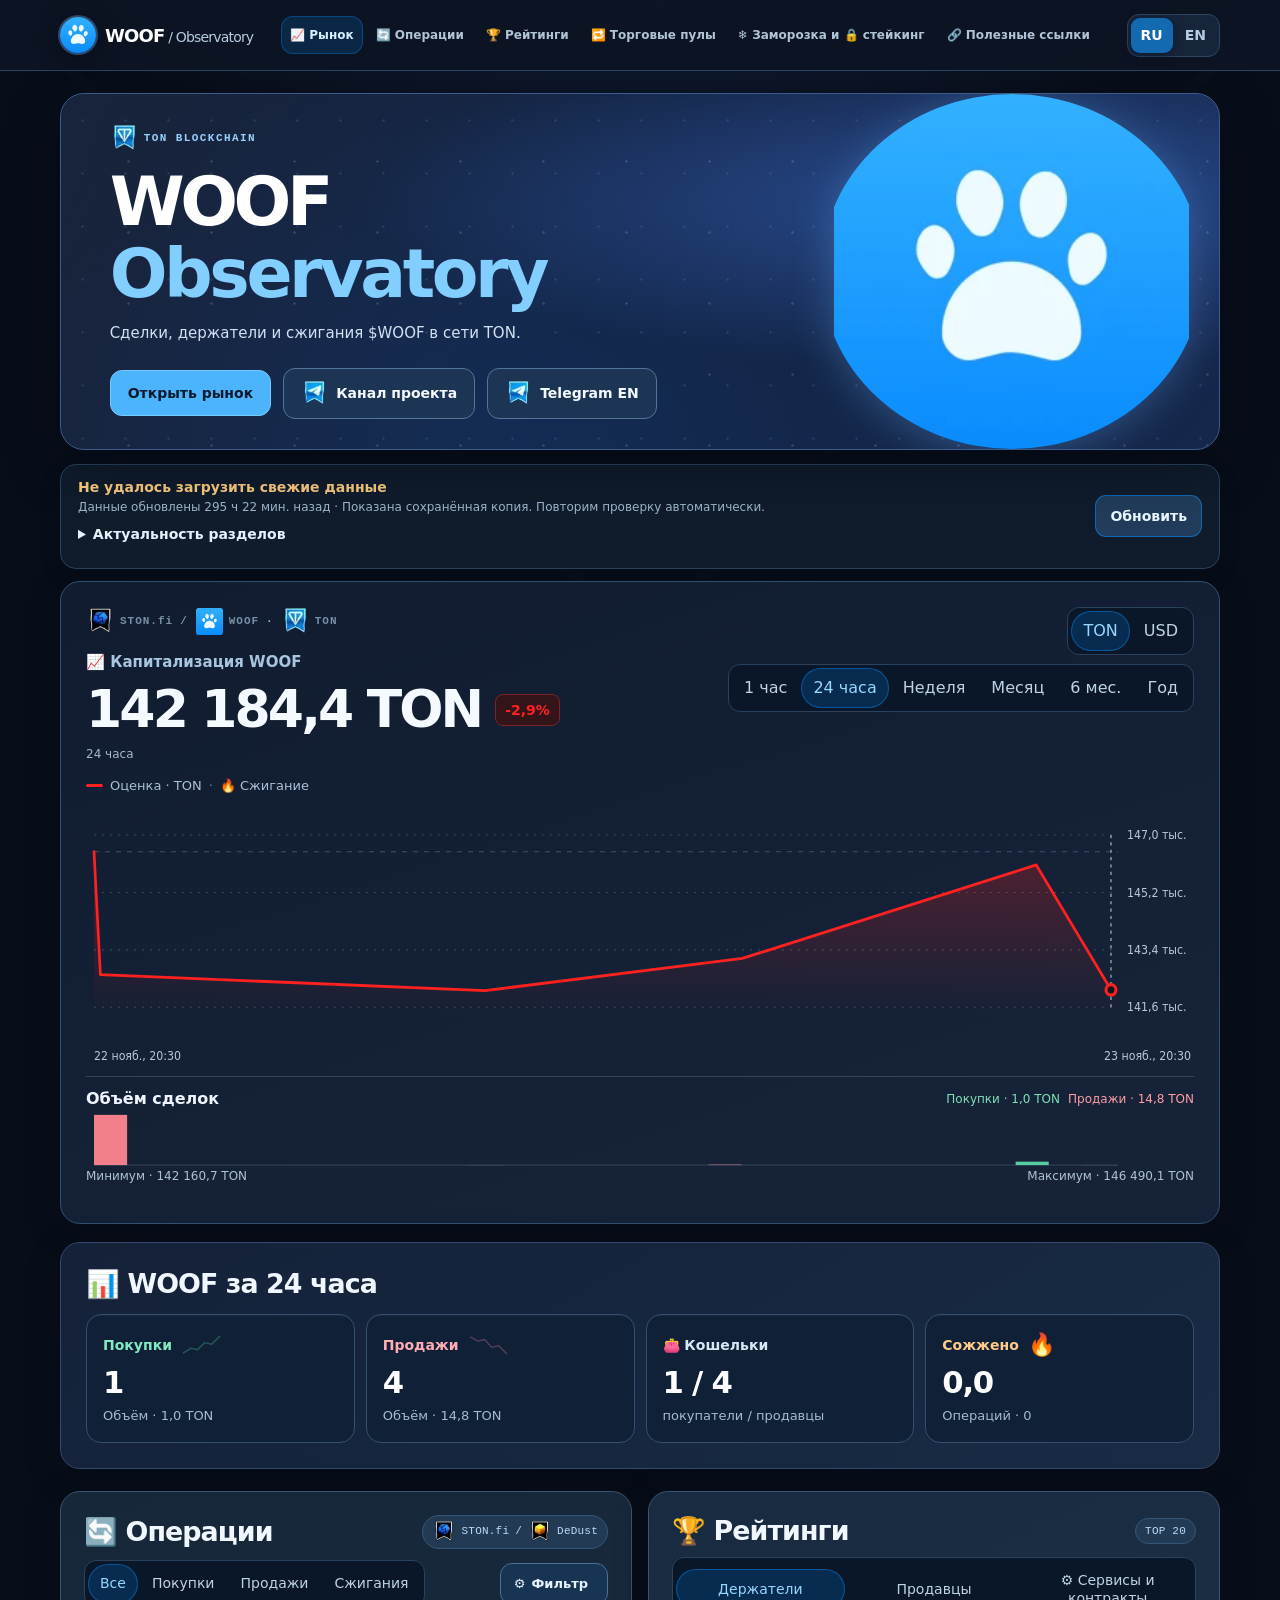
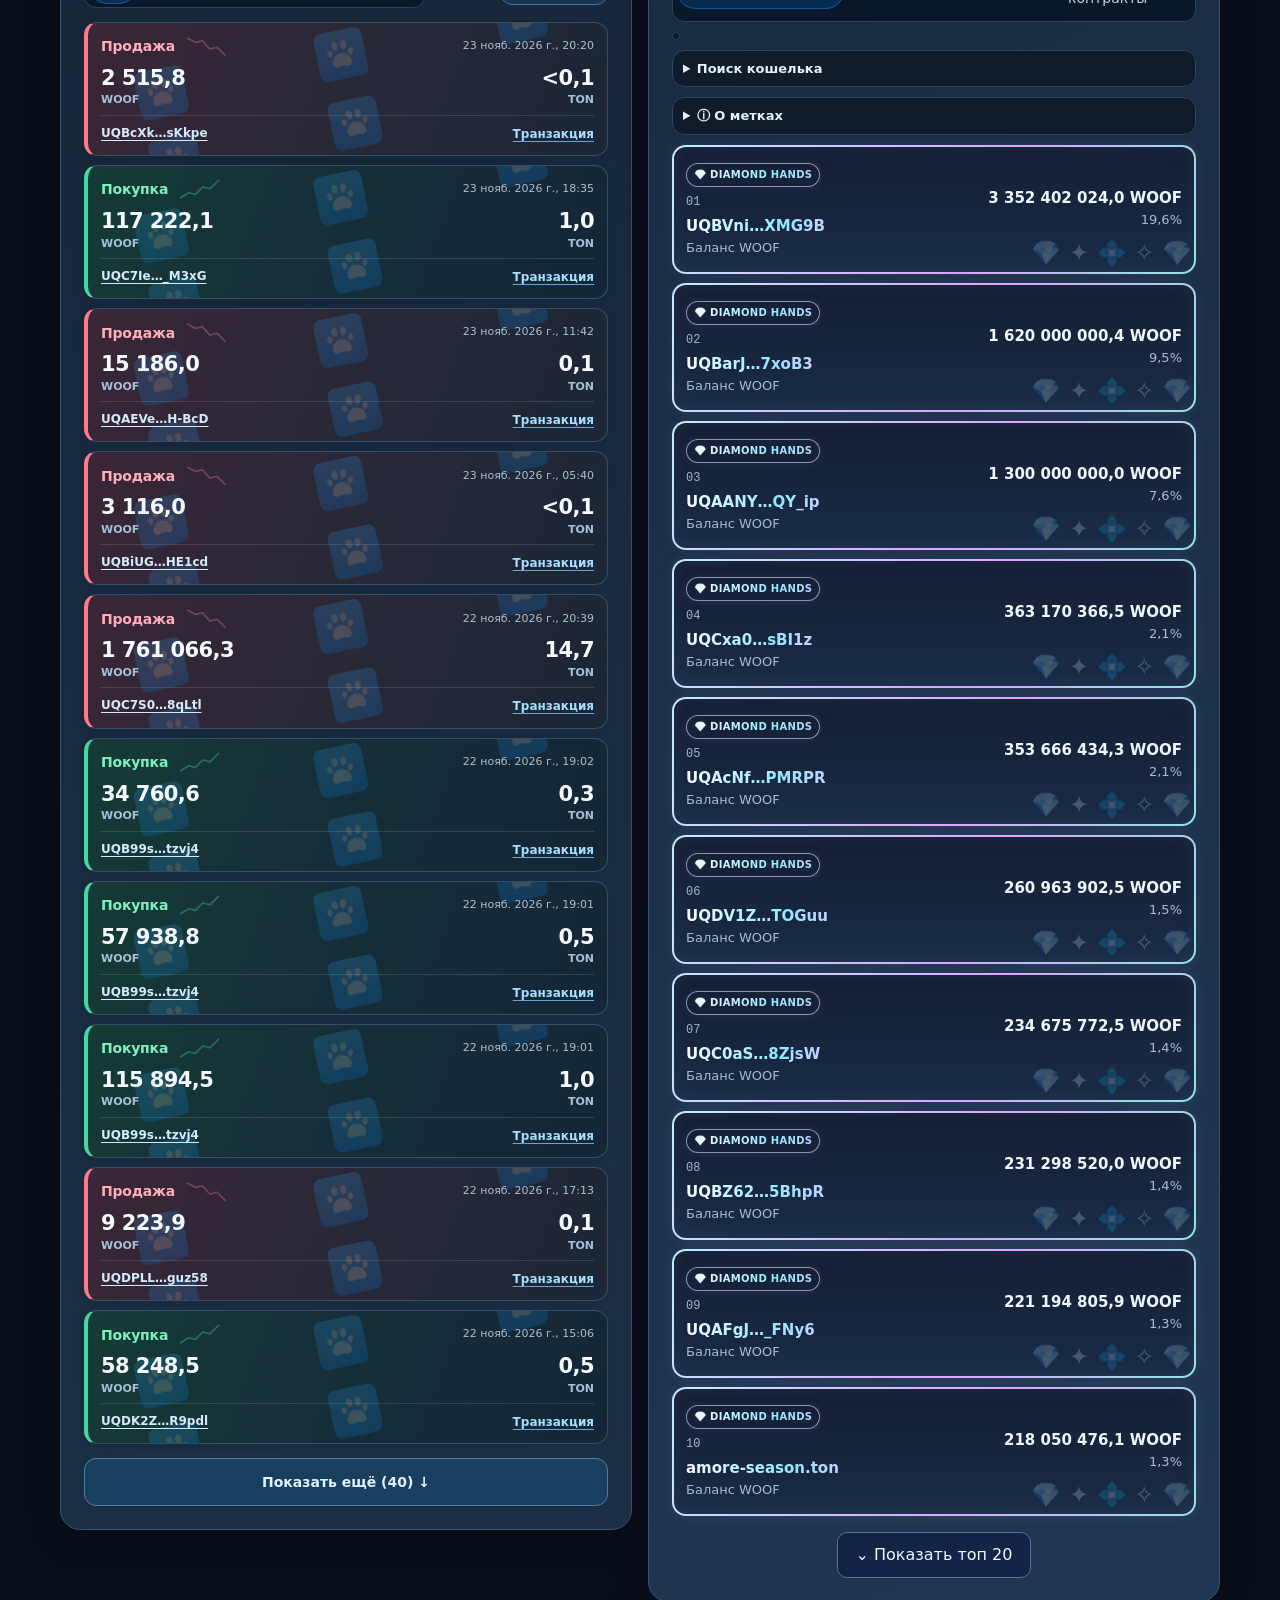
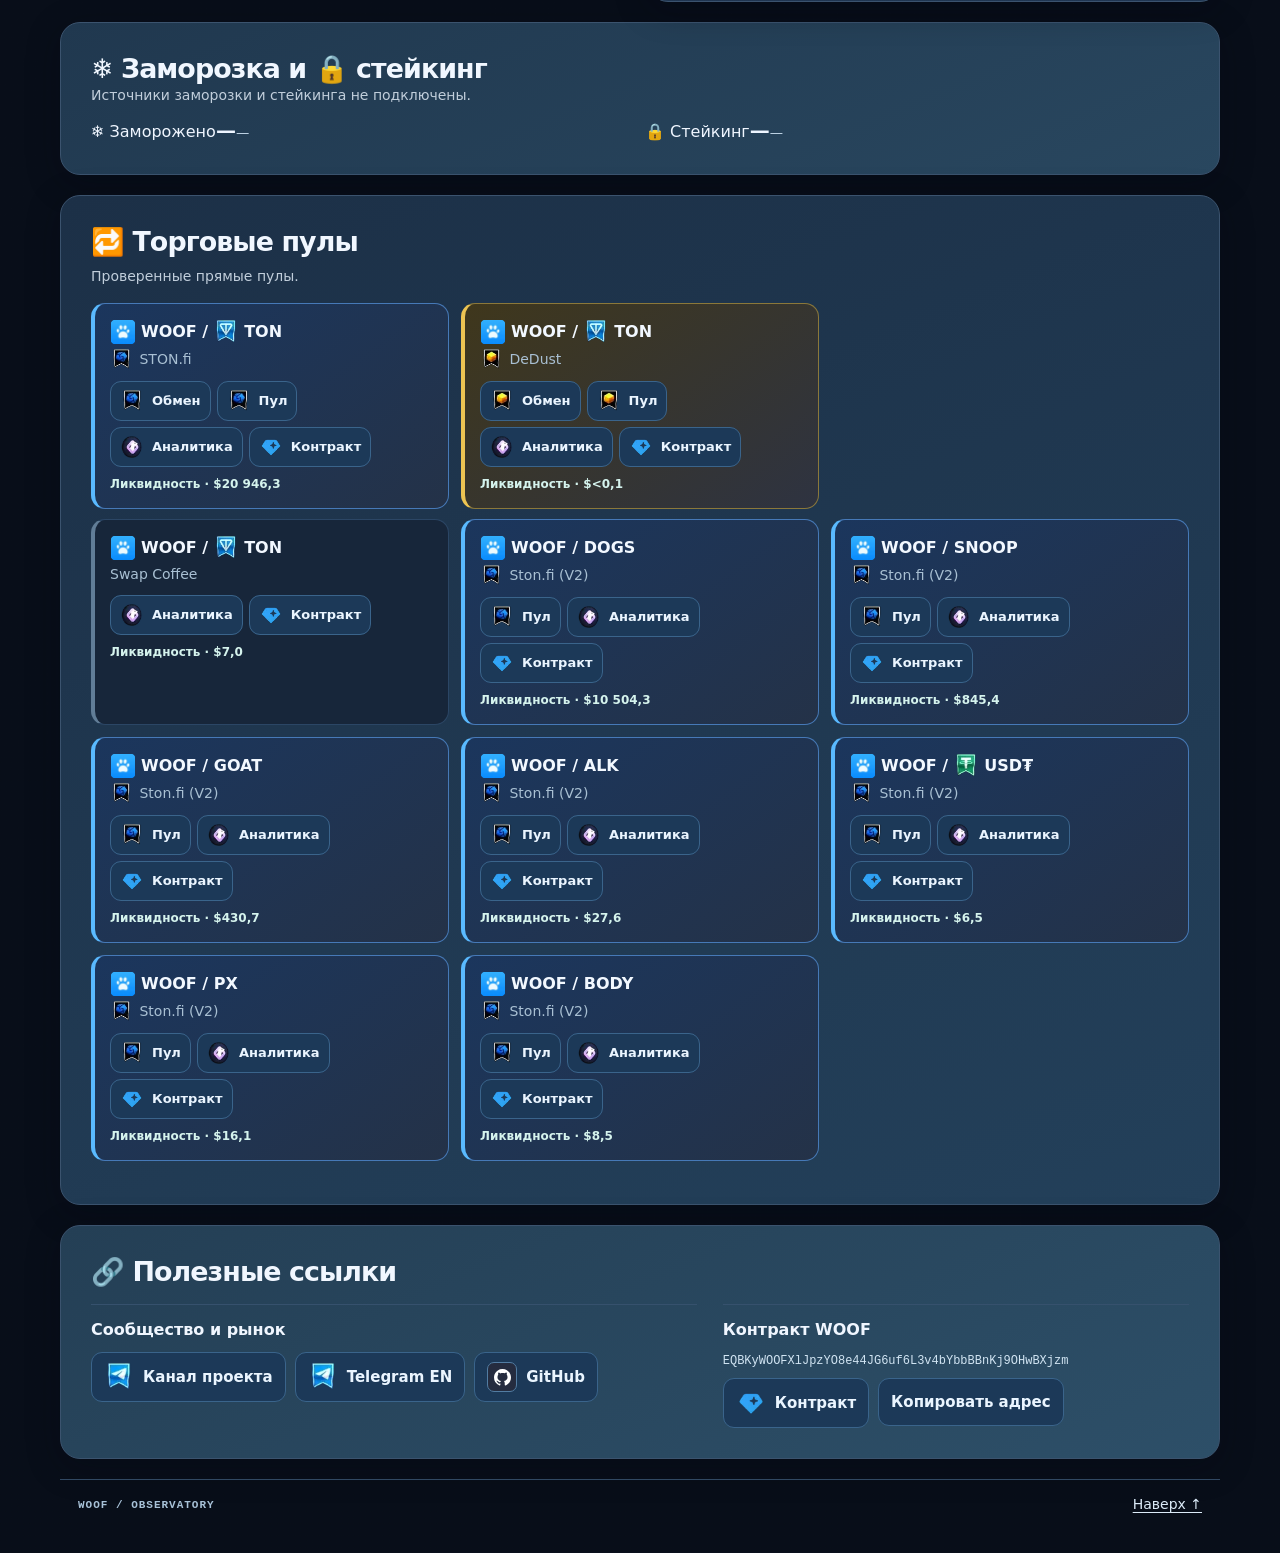
==== commit 415e954d: "Refresh WOOF snapshot" ====
--- a/index.html
+++ b/index.html
@@ -1145,7 +1145,7 @@
 <section id="links" class="panel resources"><h2 data-t="links"></h2><div class="resourcesGrid"><article><h3 data-t="projectResources"></h3><div class="resourceList"><a href="https://t.me/lostdogscoru" target="_blank" rel="noopener noreferrer" data-t="projectChannel">Канал проекта</a><a href="https://t.me/lostdogscoeng" target="_blank" rel="noopener noreferrer">Telegram EN</a><a href="https://github.com/Freebielife/WOOF">GitHub</a></div></article><article><h3 data-t="contractLabel"></h3><p class="contract" id="contractAddress"></p><div class="resourceList"><a id="contract" data-t="exploreContract"></a><button id="copy"></button></div></article></div></section>
 <footer><span>WOOF / OBSERVATORY</span><a href="#top" data-t="up"></a></footer></main>
 
-<script id="snapshot" type="application/json">{"schema":1,"token":"EQBKyWOOFXlJpzYO8e44JG6uf6L3v4bYbbBBnKj9OHwBXjzm","updated":1795466139,"errors":[],"refreshStatus":{"holders":{"attemptedAt":1795465828,"ok":true,"lastSuccess":1795465828},"burns":{"attemptedAt":1795465828,"ok":true,"lastSuccess":1795465828},"zeroBurns":{"attemptedAt":1795465828,"ok":true,"lastSuccess":1795465828},"trades":{"attemptedAt":1795465828,"ok":true,"lastSuccess":1795465828},"rates":{"attemptedAt":1795465828,"ok":true,"lastSuccess":1795465828},"pools":{"attemptedAt":1795465828,"ok":true,"lastSuccess":1795465828},"identity":{"attemptedAt":1795465828,"ok":true,"lastSuccess":1795465828},"badges":{"attemptedAt":1795465828,"ok":true,"lastSuccess":1795465828},"domains":{"attemptedAt":1795465828,"ok":true,"lastSuccess":1795465828},"fragmentNumbers":{"attemptedAt":1795465828,"ok":true,"lastSuccess":1795465828}},"holders":{"totalSupply":"17123429596.04999996","holderCount":108521,"holders":[{"wallet":"0:559e254b3358fb26853402cedb10cc9434f59f789d924c7e1be239d8610a5730","name":null,"tokenAmount":"3352402024","share":19.5778655507967},{"wallet":"0:5aac93a815c05a2d51688559136fa66ea132ca55880f1df8f66e9037a6907bc6","name":null,"tokenAmount":"1620000000.40132596","share":9.46072158801076},{"wallet":"0:003581cdf96d0e087d864bb593734fd324a08d7d7f385ef11a0fd0cc706e1063","name":null,"tokenAmount":"1300000000","share":7.5919370749179915},{"wallet":"0:22bf722ec5803a64612e9ce819493b8c0736e98f045b5b0d3df96b04fa2a8a28","name":null,"tokenAmount":"1214915801.254429558","share":7.095049472651693},{"wallet":"0:c9959a997e1d4e4383d8db37b86d2101ce78dcf1f1b3904d9888fe572ef0efd4","name":null,"tokenAmount":"864747401.938858794","share":5.050082970168178},{"wallet":"0:b16b409b9a3cca0dac98e2242ed0eb69e0391a4b5610681731889fd8e87d6c04","name":null,"tokenAmount":"363170366.499936763","share":2.120897361494173},{"wallet":"0:1c35f0b5c570a9c1b4b4e462e0109ad25545b9f3596ee90e5798104d4c278f31","name":null,"tokenAmount":"353666434.346139648","share":2.0653948577434673},{"wallet":"0:dc20ce5b35de0ee6c8aa41d28c3ee29df2baa56bb7202374a43d8b1d45bf8cbf","name":null,"tokenAmount":"336522682.5028067","share":1.965276176803011},{"wallet":"0:72d403954b90270af65f49cd0a133695c2052d23a243c099ea20e91b905a5cfc","name":null,"tokenAmount":"336150101","share":1.963100318861021},{"wallet":"0:d5d59cbe65c71b074382c9eca17e4d92f2325b30b61f21e8335a81847f6ed338","name":null,"tokenAmount":"260963902.54664428","share":1.5240165591993495},{"wallet":"0:b46924007cdb15395d9c2b8a4a77041b21b277c174f1bbdbabf3eeba386d7c66","name":null,"tokenAmount":"234675772.482975557","share":1.3704951520757858},{"wallet":"0:59eb613f767f3de1abb1a6b8fe328224f4eae5f3b2e32ac1ef39a64c8ad4b906","name":null,"tokenAmount":"231298519.961110418","share":1.3507721608203178},{"wallet":"0:05809ef6a417b64d793eb1ca820d3bf5494e2fb7c41c0c998198ea9e8ec93f14","name":null,"tokenAmount":"221194805.870293612","share":1.2917669595892076},{"wallet":"0:1b84c5a8b28c5ea174c98bd4e5c34f4c1233d5bdd25ef63d270ba2baae8d1dd6","name":"amore-season.ton","tokenAmount":"218050476.07671134","share":1.273404225792541},{"wallet":"0:1d476448ebc72ec39c12d80b2dbc3ea290b346d538e902567269813fd7511535","name":null,"tokenAmount":"200619196.251793547","share":1.1716063953571076},{"wallet":"0:4f6747aeaa669bce0d4db3c3aefd397d9def81495c18226be943210308a282cc","name":null,"tokenAmount":"177923085.3","share":1.039062205979128},{"wallet":"0:46ab7bc09cce9a15f0afe291b717fbd9e5d68ff475e4adf7cb5b6343fc0f9bbe","name":null,"tokenAmount":"172973606.763085365","share":1.0101574908976563},{"wallet":"0:6552fa37f9c38f78fe953fb62319e15176ad750fbdce0b9f1c038e428d7ba95c","name":null,"tokenAmount":"169688752.538815824","share":0.9909741012277079},{"wallet":"0:4557f96e5aa74506d5a109e75f5580a29bf4bbc5576e0886b5d9e5d5244113bf","name":null,"tokenAmount":"130049714.894743319","share":0.7594840400707049},{"wallet":"0:e8828b3c7918f790f51eccfdd080206a647e4a4086fb9d40d7e2099ec557bf6a","name":null,"tokenAmount":"120635831.618738609","share":0.704507417407589},{"wallet":"0:e1d6def68c731b0c25a64abd8bdf716f60b367d081af08231d1c54f5c3dfe4c6","name":null,"tokenAmount":"105482067.168744447","share":0.6160101665210622},{"wallet":"0:4bf21804ae45f378407a26b2c478a91ac203f45fe6e58fbfeca8a524d923f9a4","name":null,"tokenAmount":"105332659.484975584","share":0.615137632879768},{"wallet":"0:014a25c008796a407ef9de4081f421ce19e02a81cc8ef75e18a4276c9c4c372b","name":null,"tokenAmount":"102744326.57878797","share":0.6000218939930634},{"wallet":"0:0132b8497fcee07dd5de546ef3c23d45142c715fece71f993e3db43e56a37748","name":null,"tokenAmount":"94649187.780397733","share":0.5527466752468281},{"wallet":"0:d87c851c95f993fecd53907dc7473e4b4e75061c1126c7ed326ede92b2e04458","name":null,"tokenAmount":"90760817.437228734","share":0.5300387806550463},{"wallet":"0:bd2c80ec03d201442825e245b9ea94e4315a61f0b8b7015c0d53c84ddaa4a1d8","name":null,"tokenAmount":"87777046.822402032","share":0.5126137046906204},{"wallet":"0:43f8ec7ffb9c71ccb230830b4904841196febd6939feee065df9a81e1b64b305","name":null,"tokenAmount":"80114141.849182752","share":0.4678627105615766},{"wallet":"0:7f8814f038fdc4c530189edde4d20ab70bc81221857eccc33d2b504dbad44c41","name":null,"tokenAmount":"71979727.577576483","share":0.4203581249528461},{"wallet":"0:9e7940c831a6b83cb3b6536591a872583d2335380f60e76d8da81bf831b77909","name":null,"tokenAmount":"66693882.609906774","share":0.389489046197215},{"wallet":"0:4e2e08679bd633a3d14278787699d0a9feec2a921f31f429f0eef544b0dadeb9","name":null,"tokenAmount":"66666666.807780435","share":0.38933010723014844},{"wallet":"0:fdf5dbb19d3d40645b44d3beb71889eb3d0eb75fdcca873c6d938595168faef5","name":null,"tokenAmount":"64287489.154395858","share":0.3754358248958817},{"wallet":"0:08e478b9a705b2bc6adca9018d5a055c4fc363f22a81d2f8583d570ad02096c6","name":"d1234567890.ton","tokenAmount":"62724033.378540135","share":0.36630531884225576},{"wallet":"0:44971dc85f51b609a166959f4bb41d822b50a73d40adff4315515fb5e149edc5","name":"altcoinking.ton","tokenAmount":"52800020.386978487","share":0.3083495633325598},{"wallet":"0:52d8ec74db0da252239bd2c22a3c0456378145649f65851a9d70c4880210c2a5","name":null,"tokenAmount":"51871520.684494067","share":0.3029271700130661},{"wallet":"0:ab872e40aadc7c2c4900488f814db61cf0ea687db017a2dcfe2e6dcacbdf9446","name":null,"tokenAmount":"51153000","share":0.2987310439948308},{"wallet":"0:fbad245b2993d39e4b70b83b84814ad612329c794d78b8476d6205f3c48a87e8","name":null,"tokenAmount":"45648415","share":0.2665845340382635},{"wallet":"0:f9e2626253ed7f94763670013f4d7dae20979b36eaf6c570559f84f3255e700b","name":null,"tokenAmount":"45388143.05805048","share":0.2650645584954578},{"wallet":"0:5475ede6ec2c10a245eb9c65d743ebd7d354d00abd47b4fa11d6bc3269e86966","name":null,"tokenAmount":"42660491.093293914","share":0.24913520305029754},{"wallet":"0:f4a2d9aed3158965e9a71b5ab4fa55b75096f3755794cad125fdafbe0af9cc03","name":null,"tokenAmount":"40228819.87748304","share":0.2349343608523549},{"wallet":"0:7d5bde09cc3cb48e0674932e3f53a84e3712c0c178baf4eef054b416538d1d4b","name":null,"tokenAmount":"36956816.654754841","share":0.2158260204093692},{"wallet":"0:2b2c297387fa6d9b8c1ae4a1913dce38f5428138219372b87c6478fcaddd5c32","name":null,"tokenAmount":"36309924.625759606","share":0.2120482022721401},{"wallet":"0:7cb97958f9c4c823600dc32e409559be477263bff5511e804b425a8554466639","name":null,"tokenAmount":"33851509.433145557","share":0.1976911765441799},{"wallet":"0:8a99239c7d5ba02035437ed58679f323aac76ae70b7dd854c1835c7ab99db65c","name":null,"tokenAmount":"33587682.415961215","share":0.19615043953408234},{"wallet":"0:6c47494658a9e5710c284a32aae03524614dda3637c0ecc1960446b32acad863","name":null,"tokenAmount":"33200800.32747788","share":0.19389106686394517},{"wallet":"0:84cc6cf5b32a0b1d66150e538b246c25942ec609885073edfba8a2f5d5f4a438","name":"ruslanvolik.ton","tokenAmount":"33198860.439560847","share":0.19387973801240785},{"wallet":"0:6c1614df371df36ce6a9c6998c1aabd0e3fc0e164f6e06e638143251fc8914f0","name":null,"tokenAmount":"31851113.404738988","share":0.18600896056527333},{"wallet":"0:b781095738b7a47d42b35b204c8318000a9467ac2ccef734287713f35c1ba641","name":null,"tokenAmount":"29948258.600749164","share":0.174896380615584},{"wallet":"0:620f39a847cb9f62084d769224e8f89c81e71683f176a1cd76dbd376f7c9a073","name":null,"tokenAmount":"27748054.81557736","share":0.16204729700864498},{"wallet":"0:bbd055aa2645211dec2f20e3a0221eda876968909cf919e99f64282c9ba18070","name":null,"tokenAmount":"27537916.441869688","share":0.16082009907771094},{"wallet":"0:50eee44d8f342221e51bc1c4bf4cdacb3d585d586cd758825ea4fd7e9b5a1baa","name":null,"tokenAmount":"26854985.982852722","share":0.1568318182535558},{"wallet":"0:1060a87451a8afa8db693270db6ec93dbf8e7fa2c45c7caccf7f36a1282ff384","name":null,"tokenAmount":"26500000.000031374","share":0.15475871729658844},{"wallet":"0:248bde287b64cf9389ac4da6ba8ce37c13cd8417ab360128da82319ec92f74af","name":null,"tokenAmount":"23781242.29426963","share":0.13888130389344108},{"wallet":"0:5f06d9ef2c63a87f5a8aba86d36d5c5b9165ee5b8b5c4cac762bc486104f77ee","name":null,"tokenAmount":"23677464.701364133","share":0.13827524777411415},{"wallet":"0:b0a951c0a715adfece6fba35434bf3b1d377b2d784b5a12f51c925187a43719d","name":null,"tokenAmount":"23261662.659227722","share":0.13584698397448183},{"wallet":"0:0137d4e7d9095fea6920f8adbb713a3fbaafaaaad5274d860b88f0ecb73d267a","name":null,"tokenAmount":"22816925.48295716","share":0.13324974039207965},{"wallet":"0:1816e15561f00115a8ab104d554debc1865bbde172d0228f291d7064f87965e1","name":null,"tokenAmount":"22589698.6743538","share":0.13192274682850186},{"wallet":"0:3f96f1826e32256d3620f0f46a8a4795e69a68317d6b2be170f4a0ee47e30bfe","name":null,"tokenAmount":"21507760.852642641","share":0.1256042823197288},{"wallet":"0:c8088014abc58ec085a8e937bb4ccf0c6eb8eb07373c1767c965d0f4152ff21f","name":"ricardomilos.ton","tokenAmount":"21502762.857234844","share":0.1255750942684698},{"wallet":"0:b0459b2ad9ba099f3ccd2557f072aada30f679b177d6b9d801748ed8c9d038cc","name":null,"tokenAmount":"21385690.093909369","share":0.12489139499742843},{"wallet":"0:16d49b15b66ae04d9579ce6107048bf643ad200b5e916603cb46672523aef7e5","name":null,"tokenAmount":"21096362.977586019","share":0.12320173864266354},{"wallet":"0:29ebbf716ed36e259289896a62240d9b77a216f68de4a208c2bbf079ef11c4b7","name":null,"tokenAmount":"21000000","share":0.12263898351790602},{"wallet":"0:32c1af2395bfab0e4aa58f3c65e294c8e4dbf3251a0a515dc023273aa300b946","name":null,"tokenAmount":"20606059.130416469","share":0.12033838790781629},{"wallet":"0:94f9c09619455919ef5ea7dc6b6bde354f0916b6c2e3d8a574b6aba0647f0a90","name":null,"tokenAmount":"20000000","share":0.11679903192181525},{"wallet":"0:c6ad1f60098d2bfb71b210fe93fa97577db9f61b6b6c0fe6b7ee87e603ba49ba","name":null,"tokenAmount":"19867540.297309258","share":0.11602547366966874},{"wallet":"0:73c8e62654e7b8aa8fdd0ff2c50c4fc98ce018efa1a1cd1e0df11943cca09e3c","name":null,"tokenAmount":"19500008","share":0.11387910284338264},{"wallet":"0:9530d17fbd23ba896594b2e07b3d0172cd9ab0026cdc3f801bbb8f96ecb23887","name":null,"tokenAmount":"18795778.058034189","share":0.1097664340697845},{"wallet":"0:8d2afa09ad81b018547f8e187059216608160317a0f35d040f2d975daf508c03","name":null,"tokenAmount":"18215675.816738645","share":0.10637866505983476},{"wallet":"0:a4bb646df9a53bfc088d1beecbcfaeabb9acb05c31575062fc91b27c51a105c1","name":null,"tokenAmount":"18140410.320215242","share":0.10593911820328235},{"wallet":"0:1f59b9c05e5ac7d23b5fdcc2a9c71818a7db66355d4a58d16668a4ebac164d41","name":null,"tokenAmount":"18088636.36363636","share":0.10563676080292357},{"wallet":"0:ad83c704a52ea2f6ae637ce138f1450e1acef1bb4a977637c9d52d0d265b0bae","name":null,"tokenAmount":"17180323.106869139","share":0.10033225534931543},{"wallet":"0:d6ab4c5bc20f29ece183e4b1f262ce23f2adc36c9b69d427fc55b3938441ac63","name":null,"tokenAmount":"16472203.862577134","share":0.09619687323838975},{"wallet":"0:34c3bacefa17b58de3dee0f4a35d7fd0f3ba80aeabb71b997e233434147e9c3b","name":null,"tokenAmount":"15824619.063934302","share":0.09241500935995144},{"wallet":"0:c294859d744e38a218dc6c9e3f6abde36915c37dfa26ea32963a5ac722b712d0","name":null,"tokenAmount":"15647770.909735659","share":0.09138222469957337},{"wallet":"0:4ecd0ce25e660a805d6507013b0921125a7afc862b943b396fbaf23fb2d4eb38","name":null,"tokenAmount":"15015317.883953484","share":0.08768872964220432},{"wallet":"0:f95ae543bdb1c18801472f80586a89c53fa41c27cc468027b8125941634f1e6d","name":null,"tokenAmount":"15007765","share":0.08764462116550509},{"wallet":"0:e9b7a3ef38552bd429cd54b7fb0bb3630395bb739f3dc472aa11a9f98f999ebe","name":"rlyden.ton","tokenAmount":"14874650.641954862","share":0.08686723975777678},{"wallet":"0:abb190455def28ce696a6cd5daf28a842dd9db16e1cd3f388cbdb200bc906dc6","name":null,"tokenAmount":"14050011.219938135","share":0.08205138544897084},{"wallet":"0:1ed425e649af9323322d3a9eaf64a7779ac1abc1e5984718e451918d50bde74b","name":null,"tokenAmount":"13682926.052412555","share":0.07990762583897858},{"wallet":"0:2df80002357480dd6e5601415a28801666499d42941373a570854aa3c143fd6d","name":"vibecoded.ton","tokenAmount":"13447909.835925784","share":0.07853514251039945},{"wallet":"0:4b00d13f14b6e235136b3d4bfecbb22e06b806e7b02d0144a42eb5e3e856f7da","name":null,"tokenAmount":"13216634.337309735","share":0.07718450479311996},{"wallet":"0:4d00520c17d4e79196ae6e24527cb17d4c8be6b3dbe2ede85a7b2b89a74d0b54","name":null,"tokenAmount":"13202832.178714425","share":0.07710390085500178},{"wallet":"0:9c078081b26f6a7292701a59c53d8f75d20ee40c85d1100947fd18aa178768cf","name":null,"tokenAmount":"13005493.68146875","share":0.07595145358304176},{"wallet":"0:17c6a11ead51b3f124f799cfb5879e584015686d24e76f8605b1550a1ca4c457","name":null,"tokenAmount":"13000000.657412777","share":0.07591937458843871},{"wallet":"0:9477c2e235f3159089a1827cf73c9852fa47500cbe6bd2f71f218949911d37d5","name":null,"tokenAmount":"12902281.909551259","share":0.07534870183089684},{"wallet":"0:768f0bc63fe877af2214a4cf6bb60a91e4764977a8eb4f9dccf493b83c7f1e4b","name":null,"tokenAmount":"12665316.607173037","share":0.07396483593505503},{"wallet":"0:effa0d7093ee23997f84e80d69c6d6a7671d212590040112aa9a0bd119a59e76","name":null,"tokenAmount":"12368409.604041725","share":0.07223091340822779},{"wallet":"0:0ce95825eb76b7ace8c797d8d6053fd0d08073a21e4abb33bc4cb48c21296c72","name":null,"tokenAmount":"12269876.031858111","share":0.07165548211608556},{"wallet":"0:3482db73458c0ee5c42013f272a424b487f5589385742166955900b80f221df0","name":"evgeniydct.ton","tokenAmount":"12163839.203225961","share":0.07103623216947084},{"wallet":"0:ee98c71fc25876c09a642d0d561993c0536b3bfc6713ef41fb3bffd9ded66469","name":null,"tokenAmount":"12117163.804292178","share":0.07076365009896932},{"wallet":"0:420db8c466b16a9e28f55f28e2c362316ee7244678a3e2663bc76e585a26628c","name":null,"tokenAmount":"12049451.033628764","share":0.07036821079585778},{"wallet":"0:c6faad4b365a64ac1605bae18a4f89f6c5254d1b3af7acb80d080df5c3dcfa14","name":null,"tokenAmount":"11998682.399186538","share":0.07007172442811556},{"wallet":"0:79c007ebcbf44d9e6155599cf583c7620bbb8f90bab6684ff399c1268eeb5f4c","name":null,"tokenAmount":"11986483.216808061","share":0.07000048179351337},{"wallet":"0:bcd9453081afcd0a0f3925b640805ea297b846713e25cb507393647a5a714031","name":null,"tokenAmount":"11978187.7192302","share":0.06995203648919318},{"wallet":"0:7de8a087778e2a9c05e433f680a59f3da92b26c31000a687697b4279a108485f","name":null,"tokenAmount":"11543886.057230169","share":0.06741573580501123},{"wallet":"0:644af0ab088b40c87630b2bc9bf83889a92bb727993a22bcea8c73f3f0069bee","name":null,"tokenAmount":"11175676.201719907","share":0.06526540807162773},{"wallet":"0:1dd4d4478ef30cc544af1b3f2d2d4dabc02038dda4eb109557e64293d267eded","name":null,"tokenAmount":"11158105","share":0.06516279310409832},{"wallet":"0:5dacc3199dbef6ec8e8e83fa62bfd2e148ade5c4cb78e517ef871425cf39010f","name":null,"tokenAmount":"11122447.198254392","share":0.06495455326788097},{"wallet":"0:9bd07f003e8f47c89c7b640455135654509e8d67700e9c8e989c3511b5dcb2ad","name":null,"tokenAmount":"11027731.253232379","share":0.06440141673357441},{"wallet":"0:4e7658d7bf85ffa8f50016f9e5ea567e5a64706074f5539c564d73b44f5fce7b","name":null,"tokenAmount":"10966908.478073978","share":0.06404621467070945},{"wallet":"0:e1cb8b6c9ac8d5da17aec143ef980cd34628510ac3159a7377ed9895b4cfa894","name":null,"tokenAmount":"10565252.79788033","share":0.06170056494008363}],"asOf":1795465828},"engineVersion":"1.3.0","methodology":{"valuation":"last observed swap in primary_pool times CURRENT total supply; not circulating market cap","primary_pool":"EQBLj-WT9pKhDCBx9EQHLZyPbq2flKspXDl6BPc9GzfIU4Jh","sellers":"sum of successful supported native TON swap sales; service roles excluded","holders":"balances excluding known services and identified contracts; unclassified accounts may remain until verified","burns":"accepted burn notifications and zero-address transfers shown as distinct evidence","usd":"historical TON/USD rate from CoinGecko","history":"incremental confirmed swaps; missing intervals remain partial"},"serviceRegistry":{"asOf":1795465828,"source":"https://github.com/tonkeeper/ton-assets/blob/main/accounts.json","sha256":"4286bd47e11399901a7d713c9e98a5dba17300d76fe272f4f5d46110a84f4e2e","entries":{"0:ad8afecfacc248996885d8be6824280f9f3a7e54c2f6080b7971b9f556c280c4":"Crypto Bot","0:dddcd3cdad60af4c0d69389f567ad51d0c263fa4968d655ab424c69aadaf9322":"Wallet Bot 1","0:436a76c2794a88e3fbfec6b9c0374fc8db046f10868b835420d9937973a665d4":"Wallet Bot 2","0:6e814e6450e8c578067bb656298fb4d01397dd15018d7f34dc369eaba4c2111c":"Wallet Bot 3","0:5f00decb7da51881764dc3959cec60609045f6ca1b89e646bde49d492705d77f":"OKX 1","0:f15db2c62cd86aff0860d39c491fc73a31395fafeb5945e644498562260c782e":"OKX 2","0:e7e86da08742ed933434ffeb8f08a63c7e100ee842e25f599a9cbf0891574a6c":"OKX 3","0:0338def34b84c6ee9134a04ab1601450be446340a37ae259de57cb37bdb590cd":"OKX 4","0:a30a49ec725e9f57244b66af4c2da7ab76004b4fce80d3a34b1cd0c37762abce":"OKX 5","0:24da1e7b8da901e5b3dd0f98c397feb6e5a5ea483195a8b6bd0682cf2c5327ae":"OKX 6","0:7f2e84c723d8b6b6b1aacf810c8c26ab23c22022b464b87104b2d3065b0ea70b":"OKX 7","0:854ec4521efd52ad43bcf1988e4c44ebdf9a26ad18fa51abfdb685fc3b348a5c":"OKX 8","0:f9bdc0de461c1a2e002fada9550bbb095c8f9f73668d70c517a9cc7e050f8e5a":"OKX 9","0:9b9b739de2527ae72d21083f5198d710c7288453b4733e57ecadb2e189ac829c":"OKX 10","0:b31535e934db05bbc220267467903c8108bdabcbc2a06588838b726ddf589ef0":"FTX","0:57eb74407604a19f7e04005315ef70aeb7b675e6551977586756f6baf12125ee":"MEXC 1","0:1c7bd690f4f93de8b93db5790129dab65926c6e1fc9b57380089db5529516630":"MEXC 2","0:d887d0e2d1c4fc4126e71c970d33ab1896940000eae703bb1ab6cecc830777e3":"MEXC 3","0:7994848c1fcbcbc57a6a5a987b66eb424b8b54e10759b6b514a66b600c2b0eef":"EXMO","0:8d195793baad9a08c46dc353aebe999341dabd07721b9725f19e18abc3d10d92":"EXMO Cold Storage 1","0:26ab8ae763a3a7c3067d882b7b01cd5d37254cb8768f57b6a47c00028effc7b8":"EXMO Cold Storage 2","0:0130c77346e9ed82df677d107ad6a775c11f9c18f6a05c0dd17906b355850dad":"EXMO Deposit","0:342a359e38357c083968129fddddf049ef5c47315bfbef27505a356bf9f02d65":"CoinEx","0:555f3053e257130374bb831ae0e219e5e5f9ec0ca8f8a0d133369d3d690c64c2":"Huobi Deposit","0:85af78e8d035e920117cda654615cdf371d464480b629e110d3c5310d85ab362":"Huobi","0:80d4123841167ca989ac912443cc99a4b9c1a87584536427ff6fd85c92395ae9":"Kucoin 1","0:b37e57033db21d10b950e6143b658c10c3bf425bd193025960aef7f22dbcf4fc":"Kucoin 2","0:07ce60b7e5f255a88c3707f3fbc79e2cf924ed6b4b7d09c6324f0ba2338a48fa":"Kucoin 3","0:a14b1f452385b2bb984ad2c4441e1d23cae071fdfc096dfba53ebba3b6ff1d10":"lbank.info","0:75726a716f747e60b0371cb0d5d35471e8e1e931003fecc3a0961a8bd82c09c7":"xRocket Bot Cold Storage (Old)","0:c1dc654b598ab84cda4f12372efed8907cedf0901865a58649087373e01b1c24":"xRocket Bot (Old)","0:45614fee399c43d77bb597558791831bc0ee31754cbb2b5b1fbf5a3488ed9940":"xRocket Bot Cold Storage","0:011a8f0a0b36b779af033473274966666d1cd6fb4e77df679375fbd6f970d012":"xRocket Bot","0:c3f1da8ecda8f8cd42bace224ea3f1b6971eaa7f54c492d4d190527b4f573f7c":"Bybit 1","0:4a1f3ebcc66bdcefa90245bdf541a50ada1c688a487534b1587abffd93038834":"Bybit 2","0:cd525c15904d7b4027eae08b318624260f371ce8c9f4fcca0cdb7b583854107c":"Bybit 3","0:ae62a192da96e266161a702cc9f6de91c0c3441f17ceba51bc442dfb2031a30a":"Bybit 4","0:e3ce05c4da977132c24a3b102da8b5fbf2ea9173337b49de346e4a4b057f7579":"Bybit 5","0:e33ef85d174eb457c072d1ee10215b69ab9b64192f7421302ab1c8e26b7ad4bd":"Bybit 6","0:7f97f36dda3f7dedc9e12f8c09c4f89e7fbc17527ab3f67de4c3b155297a56e4":"Bybit 7","0:7d133d4e425c8e00de015513a44e66e6d163b21e71720aec7579965e5de28c55":"Bybit 8","0:f2dc1860686cd658987e2bed8216532d8c004460dadea907cc7d4ad7236c496b":"Bybit 9","0:4a1c20bc9a6f9294f75f1c87a7f383a8b73a483a2e6dcb3630ddbe78b3ccad00":"Bybit 10","0:008bb088e81e38d583826901093567027cc1575ec744ac354fa4eeec302d166d":"bit.com","0:1882478daef1b7ed200cbbdc201bd4ed0b24c2e5f1a4c7c15aeb7e3b1a759193":"Coinone Deposit","0:a4d2072b1edc1355fc7fbee0095beec7889a2d3cfaa9edcf2ce9e128631abbd6":"Coinone Withdrawal","0:f3f4ed0913ab555d023745058f1a6c55a49d4876593cb9bdab1f780a99b185bc":"Paribu","0:f9873509de5a2f97f7b2805f5f7aafab447f43c91e751cc8efabc6d2ea09d78a":"BingX","0:b496b8f73b469ff06a2d89e62c4d70a103fc228c821537b49dff092060bc281f":"Gate.io","0:60ff0b28e2b3839bef250a81be9f2e78a6265b980ec5d24df4e44bbff2c3fb25":"TIDEX","0:23eef28b6da5a368d6c0b8028fd5ed47c26758676bc9db1b5653caaadc969f91":"CWallet","0:00ffafa9fb3d4f837824436d19953c792be6632af73a9b82c4dc69ca07195087":"Matrixport","0:b58c73481f25a280f9705ab3424be850614d823256263ecfa049fa9fb917720d":"QMall","0:00b402b789e5626e1c61b50c5dbe2024426e92f16c0c2fb735396df96046b5fa":"BIT","0:2c54797319837b4c6d014fc991c1a8d4294dfd4d6cec4937e370f1f27db0423f":"Bitforex","0:6a5a76a1538cf9596590ec3708470649c342624bf92e63a6a7a15254ededa904":"Bitfinex","0:59b065c5d66261a5317660e96eee476aa6a11b749bdcbe8c0d1f3dbf24200d1c":"OMPFinex","0:3cd5ad54b190a71caab984b0f210e3742c7f2147b7e9073377d7c6b470017362":"Bitrue","0:6c53cd87cc0d33486db42c1c7fc03dfaeb2f7b815afc368ab1aee567edda3f72":"Coinspot","0:9a582c23266b8ea47eb71118a3c040d42b230b2266fecffe2d3cd390c0922c35":"BigOne","0:dd528505af15c6e5206bdd8f6c9a3b541f80ca98ae8a5066ab3ff8de1ff5e678":"Farhad Exchange","0:2b6f3cda567c385f0645486f3c665a451f56b2969d1be57d86eb77c6077a81d1":"BitTime","0:cdf7f0d7c09036f064272e3c429ed570be49ef29eb3a735b64bbc17915073732":"Bitget","0:e9c0a24ffaa6aa4f228890e71ae9550bfc53a6c57e643bc31c240e18727ac1ce":"Bitget2","0:336502faf83ef5b532d315ba71450b661c90e83fce64d8bc1fd2bf642f3555d9":"Bitget3","0:b308c7f9b4f596f6250175885972549871b05c70ed3619fd5a939401eea972e4":"Bitget4","0:e2d1df206b372db1f3b890e60d185b67aa0c9f1b6b6ff60a05091c8c01b40ac4":"Bitget5","0:7a0dc94da9f48b968dfb87be38d4fab7286288db7a04d3081feee177376d9089":"Bitget6","0:8785ef5ebb0fd24c6911d10f43c00961e9748fa54297a1ac517e3c5fe76bb0be":"Bitget7","0:213b6804c2082135a4a803da8e3b30cfed51aee9af2ad2100334b7f4711d3bcc":"Bitget8","0:573dfe99490a041703e977e4724135c5b8bea0bea67839612247451ca9d5c4cb":"Bitget9","0:de2519a527de7e1d4c1028bdb74e022b28a6e370e4fec3fc27d8d971308f99bb":"Bitget10","0:06476e580e250d0abec5c365a711833483c581d57b908be37d56bdb0e338c312":"Bitget11","0:c9959a997e1d4e4383d8db37b86d2101ce78dcf1f1b3904d9888fe572ef0efd4":"Bitget12","0:c07e51e5b694937758f45f4003071c84f4c4a68bdb168a22c3d6c8b89cd6186f":"Bitget13","0:1797a5c4c50a2b312ce9927ff6f12efd3b0b58ff311445118c2d2e64312b5d79":"Bitget14","0:6083005b354ab1c4785aa8ce8293ee5c9c182e9248f27e9c9074f35c16342083":"Bitget15","0:f99b14600ae44d2f12b178e8c6eabd78892ae82c5e45b6898f9deb7eb203f9c4":"Binance","0:8e91b50381c36dd42accdb51f5cb5d96848568b4924f8079b1a5ae7e10f43eda":"Binance Hot Wallet","0:ca1d9edeef40b3a9dbd9082f3767859547c3ce0bf641d09d58e33a3cf06fb309":"Binance Hot Wallet","0:a2faca7adfebd5c5970108d1f79065cef32b0c143fb13489066b684cdd7ee95c":"BitMart","0:5d5a830e48214791f4ab5352900c624d3bff3c5efd630196b180158eb789990f":"Nobitex","0:cad898b200a0934ee416c2039bbf3f5d7f1a323172875b3c19d378a6f540f7b1":"Nobitex","0:4532d5bcdfb05d3275cbf255bc91c3635cd48d63b719441581c5542a4750fdf5":"Nobitex","0:a32d52ced80a23fe4fe90ba94593ef686de03f9fbdaa069e642826a95234b982":"Nobitex","0:fac8ffcb6f89572a1232d59e91c65909ae408663fd2ceaecd35f35b5e9d670f4":"Bitpin1","0:c14ce5d772539be26fde315a505a1e0514104e76eef776f0b845e57df0557ddb":"Bitpin2","0:dd36441bf4aa8a6a6ecfd763efde1eb82dd86bdcfb1456b45ff4b73f87657184":"Bitpin3","0:402f5d4f4f8bea7b0bd511b9d3771834c1a22bbbbc8a326035eb07aa24f5c9f9":"Crypto.com","0:ca6e8f2a3dfc875b8673d8677f3818c4b8c02d1aa481a86a0c61bd09f8269f1d":"Foxbit","0:60def37fb0e6f41b18a73c2496d96b25442344864ca0ed97189a6f37e2439c56":"Richamster","0:97ad93444915089e812238ff10abe9066d0b03ea3dba2a8630fb9c9f88aa455c":"Wallet in Telegram","0:1f5806c73d03bbc96eb7eebf16067f1f2e8e270cfa16d57001aa9eaf7456f008":"Wallet in Telegram","0:1b44ec553616b0e4551037038834bdf0bdaa1f0440e10f3331d9841585612a68":"Wallet in Telegram","0:cf06c94efdae26faaa1d85092fc4daee78eba09e69c36dac051c1d8ffde35f40":"Wallet in Telegram","0:91887059ba56a03790b0696d7a402ac0691dff62fcd398e813f97d3b2736fa58":"Wallet in Telegram","0:6db0f022632b6269f0d4dbf8ea60a8448bbc2bcfc6812e31af8cc6405c268af7":"Wallet in Telegram","0:dd6ff02c59634745529b99a8d5beeea9f6c38a9188e6a7e96a424e3820c8ac0a":"Wallet in Telegram","0:023895aef955024920a291c6f3715e291df1b3dd254eafa8b09e21a2d58d5897":"Wallet in Telegram","0:f5066318091a8cfb530ec732104ce38f7783d92a6679ffcc0ce0960b0e94c7d0":"Wallet in Telegram","0:0c5684355f5410a923fb7dd59314905dc7ff157b28c9130671c7a4f17007e898":"Wallet in Telegram","0:23fe558cdf44249381aef36472e64a5072a24ba97fb61b2f5791da6013aec92d":"Wallet in Telegram","0:b7be71ac1b40e436db36721d9c20e82d44e78fc1e86a8ad15e00b1cc16831dcf":"Wallet in Telegram","0:55b7223f04dd1f2e1b3f28e4ad628fe6cab60004f280fb0a58cd27fc590b2eac":"Wallet in Telegram","0:659dbf460831a72795c4a9a9872fb4a3e7fd302783068dae53e8f2a5c150084a":"Flipster Deposit","0:d0a6eb95408e95ce97b0ca597fc523ff4809523635e8f519e00fdcbdf42f0c54":"Flipster Withdrawal","0:ec85cfc7fd1009362e421b5a0141f510d6540107ab73e7829fda1ef9e97a75e3":"CryptoBot","0:817438e5b0e6eb113ab74d73fc95f7ec19247dbe6ee27a42c3d0164d614c3ca1":"Ourbit","0:66a1e72196d64d6faf48fa4b2ea861f67b0484d2d14a59caf701d8c286ce44e5":"OKX 11","0:419712bc541c4489d6f1c38a105722d293b8847fd54f2717ad69142911b8be5c":"Bitfinex 2","0:6c25b5f2fe5ef1a6a1978f611f61a50883fd50a0822b19176445fca931823263":"OKX 12","0:14de4b02647941779108b7b99be85596260ccde813351000055d744dd8aba04c":"CoinEx"}},"identity":{"byWallet":{"0:c9959a997e1d4e4383d8db37b86d2101ce78dcf1f1b3904d9888fe572ef0efd4":{"role":"Bitget12","roleRegistry":true,"roleSource":"https://github.com/tonkeeper/ton-assets/blob/main/accounts.json","roleChecked":1795465828,"serviceCategory":"custody","checked":1795465828,"domain":null,"linkedDigits":[],"activated":1722422107},"0:559e254b3358fb26853402cedb10cc9434f59f789d924c7e1be239d8610a5730":{"checked":1795465828,"domain":null,"linkedDigits":[],"role":null,"activated":1790397639},"0:5aac93a815c05a2d51688559136fa66ea132ca55880f1df8f66e9037a6907bc6":{"checked":1795465828,"domain":null,"linkedDigits":[],"role":null,"activated":null},"0:003581cdf96d0e087d864bb593734fd324a08d7d7f385ef11a0fd0cc706e1063":{"checked":1795465828,"domain":null,"linkedDigits":[],"role":null,"activated":1736866182},"0:22bf722ec5803a64612e9ce819493b8c0736e98f045b5b0d3df96b04fa2a8a28":{"checked":1795465828,"domain":null,"linkedDigits":[],"role":"STON.fi Router V2","activated":null,"serviceCategory":"router","roleSource":"https://tonapi.io/v2/accounts/0:22bf722ec5803a64612e9ce819493b8c0736e98f045b5b0d3df96b04fa2a8a28"},"0:5c5e4979689e00dc9e6567b321721fcce0ce78e55110220333a9b2876177ac2a":{},"0:bb21e173b83917e99410a10a2acea4a1ddcccf82544bbb0d3c4137822988ff33":{},"0:0455ec693f1ab5abbb73eef006d7dc3b60f7880661e4919eac25d450e68007f8":{},"0:62506fde8703c5b9e54bc48fadaaca70d98ae0bf304dc9c3e9cebc4ff9f98713":{},"0:bb4b4f743c33ad28c506035c9c2ed8fa5bd5cdc5339f68e28d577b2fef61fca8":{},"0:7df6c2c4180940e9e37aad420a798c85481aa9d4e120cfa389fe2589d403edce":{},"0:cf2cb8118a065641411a878f3b8e135aedd740e295d004ab915b424602d560bb":{},"0:cad99f8c5a1432a7b251c84ebb64e6232252e6c44c42335a8430ead41d9911f6":{},"0:9dbac4ec67fbefe4fdef5d012e326859d080312ac5f6a9dea4351e1e63b4ce3d":{},"0:36f526a0198cdc07630721e1dcdf19db41e0e52bfaaa9c7efee452097b1a9245":{},"0:44971dc85f51b609a166959f4bb41d822b50a73d40adff4315515fb5e149edc5":{},"0:a40654d842a15b6ca8fd182b6295f8ca5c63509e2b90c47656bc475ee0762c70":{},"0:b510f02da1618bf9bd040ff72a8282023360149841f39920b2f51897af52cc37":{},"0:19db7d1814122ce7893888b7c8879a2474c74c6484cc9383c7babbad7573f87e":{},"0:6d9ee78579e57631b89023acfecc3bc9eec3e216c2178c49513ac0ac5b9fad75":{},"0:f3a60c708ad4c453b50864fdc27b8e64bc3071efcf711c45cc153671cf56583f":{},"0:d73987f8c5614a690f86fe8932d512c9443cfde8c1e2e4e493d651bab60411c8":{},"0:e3714472527adff5be0ddd666cc6a802d9c0eb663d92ac8687aff865f5945a9b":{},"0:e03a5f2900464543dd6443853c338bd5c6a2ba75a31f86a5232087405a7cbda0":{},"0:fea7e99207af553d935cb21e9ef9d75fd6eab69a5ae85f12dba13e16c64ec021":{},"0:c987f8e14a62bd6b4adef6931b9bd8681b75691855f6d6266b42947162456d73":{},"0:ae8aa03dee78bc25fc0588a227935e241545f0288afdbd87cc67efe66e7dbec5":{},"0:0d404ddd36179603e824b29872f01d39f8e88b755a8c9caf224f70d0729c9766":{},"0:e726199e24471618dbe2d94e619f42b1a46413b211bbbbe4e58e57f334445c51":{},"0:f187c5695cf1eb798252e9921994c8fd716d15a3a9bd956fbd0142f7fce5a181":{},"0:486ffa9ac55fcd7dd9929e81c3ad2047f40c227dd0220f207124863d4be4da67":{},"0:c0619cb18a21ac0276f04efb93a2973d5a923b590ee35beba2aa66c96988e075":{},"0:50ea4c5785d77ef99c66ceb7227b61ca0cc57512e0f4690946225e41acc26b4d":{},"0:8da1c109cb0ab041112ad60eb8d67b5efabc5c7fc8cccf3b49d78e408217b68f":{},"0:cb7a0492962948ba0a440c0667374a59c6fc11f8b9767ab14dd37099d5a5fc04":{},"0:62ebc571281d23c82463ed4301529d460399f209419e50e3f23ed16c7c9e9241":{},"0:0aa5366fa1e73ccb96a7ce7699f4a5148c53b6ac7d3237cdb7d64e417fbfd5c1":{},"0:21fc3046089666a7c928f509305b1248e0248f6195095fd42a932b6a1be3f44c":{},"0:1da2f5b353d748ff25269730198dca638b6ceda6d5cee7220c92f289aa8e09ab":{},"0:97c8c688d031f830d81aba2afb763a03a3d56a1196bf11cf1890878b5c48e386":{},"0:01576f4f45bce667a6f567caf463295e95889416748c72ce6ce8a857ec2af5e8":{},"0:9716dc66433bb962265f716d39d554c5029a6ea9a37958de8edd7842a402c467":{},"0:44bc0c125af120364f28bf2856465c0051986b280a77db0f4c0316b0dbbfd933":{},"0:f1a25185c69bfd5d7c43c30e8ff04b9084efa74f5bde33e868f4d20f9a986449":{},"0:80f83e7d0554ded01ea0acc67e92ce83c1630159e12eea20be74b83ed81f1f6e":{},"0:c4ca51dfd4ce8fe9fc1a9de58ba93bf9e78f36f24d7e98d52b823d873e0186cc":{},"0:1bbbf97b94d8ccfded78e7738f1f6551de95ff10d0432e6df9bf8a447e6a3b16":{},"0:a470ad9d4460a79cce982df86e2c13bb0eb4231f6606ba9e6b55bc7cf24d2d8f":{},"0:2672354d691ffb390951f1a4fdc6b66823ddcea6d7f20ed387ccb29825d03aab":{},"0:b16b409b9a3cca0dac98e2242ed0eb69e0391a4b5610681731889fd8e87d6c04":{"checked":1795465828,"domain":null,"linkedDigits":[],"role":null,"activated":null},"0:1c35f0b5c570a9c1b4b4e462e0109ad25545b9f3596ee90e5798104d4c278f31":{},"0:dc20ce5b35de0ee6c8aa41d28c3ee29df2baa56bb7202374a43d8b1d45bf8cbf":{},"0:72d403954b90270af65f49cd0a133695c2052d23a243c099ea20e91b905a5cfc":{},"0:d5d59cbe65c71b074382c9eca17e4d92f2325b30b61f21e8335a81847f6ed338":{},"0:b46924007cdb15395d9c2b8a4a77041b21b277c174f1bbdbabf3eeba386d7c66":{},"0:59eb613f767f3de1abb1a6b8fe328224f4eae5f3b2e32ac1ef39a64c8ad4b906":{},"0:05809ef6a417b64d793eb1ca820d3bf5494e2fb7c41c0c998198ea9e8ec93f14":{},"0:1b84c5a8b28c5ea174c98bd4e5c34f4c1233d5bdd25ef63d270ba2baae8d1dd6":{},"0:1d476448ebc72ec39c12d80b2dbc3ea290b346d538e902567269813fd7511535":{},"0:4f6747aeaa669bce0d4db3c3aefd397d9def81495c18226be943210308a282cc":{},"0:46ab7bc09cce9a15f0afe291b717fbd9e5d68ff475e4adf7cb5b6343fc0f9bbe":{},"0:6552fa37f9c38f78fe953fb62319e15176ad750fbdce0b9f1c038e428d7ba95c":{},"0:4557f96e5aa74506d5a109e75f5580a29bf4bbc5576e0886b5d9e5d5244113bf":{},"0:e8828b3c7918f790f51eccfdd080206a647e4a4086fb9d40d7e2099ec557bf6a":{},"0:e1d6def68c731b0c25a64abd8bdf716f60b367d081af08231d1c54f5c3dfe4c6":{},"0:4bf21804ae45f378407a26b2c478a91ac203f45fe6e58fbfeca8a524d923f9a4":{},"0:014a25c008796a407ef9de4081f421ce19e02a81cc8ef75e18a4276c9c4c372b":{},"0:0132b8497fcee07dd5de546ef3c23d45142c715fece71f993e3db43e56a37748":{},"0:d87c851c95f993fecd53907dc7473e4b4e75061c1126c7ed326ede92b2e04458":{},"0:bd2c80ec03d201442825e245b9ea94e4315a61f0b8b7015c0d53c84ddaa4a1d8":{},"0:43f8ec7ffb9c71ccb230830b4904841196febd6939feee065df9a81e1b64b305":{},"0:7f8814f038fdc4c530189edde4d20ab70bc81221857eccc33d2b504dbad44c41":{},"0:9e7940c831a6b83cb3b6536591a872583d2335380f60e76d8da81bf831b77909":{},"0:4e2e08679bd633a3d14278787699d0a9feec2a921f31f429f0eef544b0dadeb9":{},"0:fdf5dbb19d3d40645b44d3beb71889eb3d0eb75fdcca873c6d938595168faef5":{},"0:08e478b9a705b2bc6adca9018d5a055c4fc363f22a81d2f8583d570ad02096c6":{},"0:52d8ec74db0da252239bd2c22a3c0456378145649f65851a9d70c4880210c2a5":{},"0:ab872e40aadc7c2c4900488f814db61cf0ea687db017a2dcfe2e6dcacbdf9446":{},"0:fbad245b2993d39e4b70b83b84814ad612329c794d78b8476d6205f3c48a87e8":{},"0:f9e2626253ed7f94763670013f4d7dae20979b36eaf6c570559f84f3255e700b":{},"0:5475ede6ec2c10a245eb9c65d743ebd7d354d00abd47b4fa11d6bc3269e86966":{},"0:f4a2d9aed3158965e9a71b5ab4fa55b75096f3755794cad125fdafbe0af9cc03":{},"0:7d5bde09cc3cb48e0674932e3f53a84e3712c0c178baf4eef054b416538d1d4b":{},"0:2b2c297387fa6d9b8c1ae4a1913dce38f5428138219372b87c6478fcaddd5c32":{},"0:7cb97958f9c4c823600dc32e409559be477263bff5511e804b425a8554466639":{},"0:8a99239c7d5ba02035437ed58679f323aac76ae70b7dd854c1835c7ab99db65c":{},"0:6c47494658a9e5710c284a32aae03524614dda3637c0ecc1960446b32acad863":{},"0:84cc6cf5b32a0b1d66150e538b246c25942ec609885073edfba8a2f5d5f4a438":{},"0:6c1614df371df36ce6a9c6998c1aabd0e3fc0e164f6e06e638143251fc8914f0":{},"0:b781095738b7a47d42b35b204c8318000a9467ac2ccef734287713f35c1ba641":{},"0:620f39a847cb9f62084d769224e8f89c81e71683f176a1cd76dbd376f7c9a073":{},"0:bbd055aa2645211dec2f20e3a0221eda876968909cf919e99f64282c9ba18070":{},"0:50eee44d8f342221e51bc1c4bf4cdacb3d585d586cd758825ea4fd7e9b5a1baa":{},"0:1060a87451a8afa8db693270db6ec93dbf8e7fa2c45c7caccf7f36a1282ff384":{},"0:248bde287b64cf9389ac4da6ba8ce37c13cd8417ab360128da82319ec92f74af":{},"0:5f06d9ef2c63a87f5a8aba86d36d5c5b9165ee5b8b5c4cac762bc486104f77ee":{},"0:b0a951c0a715adfece6fba35434bf3b1d377b2d784b5a12f51c925187a43719d":{},"0:0137d4e7d9095fea6920f8adbb713a3fbaafaaaad5274d860b88f0ecb73d267a":{},"0:1816e15561f00115a8ab104d554debc1865bbde172d0228f291d7064f87965e1":{},"0:3f96f1826e32256d3620f0f46a8a4795e69a68317d6b2be170f4a0ee47e30bfe":{},"0:c8088014abc58ec085a8e937bb4ccf0c6eb8eb07373c1767c965d0f4152ff21f":{},"0:b0459b2ad9ba099f3ccd2557f072aada30f679b177d6b9d801748ed8c9d038cc":{},"0:16d49b15b66ae04d9579ce6107048bf643ad200b5e916603cb46672523aef7e5":{},"0:29ebbf716ed36e259289896a62240d9b77a216f68de4a208c2bbf079ef11c4b7":{},"0:32c1af2395bfab0e4aa58f3c65e294c8e4dbf3251a0a515dc023273aa300b946":{},"0:94f9c09619455919ef5ea7dc6b6bde354f0916b6c2e3d8a574b6aba0647f0a90":{},"0:c6ad1f60098d2bfb71b210fe93fa97577db9f61b6b6c0fe6b7ee87e603ba49ba":{},"0:73c8e62654e7b8aa8fdd0ff2c50c4fc98ce018efa1a1cd1e0df11943cca09e3c":{},"0:9530d17fbd23ba896594b2e07b3d0172cd9ab0026cdc3f801bbb8f96ecb23887":{},"0:8d2afa09ad81b018547f8e187059216608160317a0f35d040f2d975daf508c03":{},"0:a4bb646df9a53bfc088d1beecbcfaeabb9acb05c31575062fc91b27c51a105c1":{},"0:1f59b9c05e5ac7d23b5fdcc2a9c71818a7db66355d4a58d16668a4ebac164d41":{},"0:ad83c704a52ea2f6ae637ce138f1450e1acef1bb4a977637c9d52d0d265b0bae":{},"0:d6ab4c5bc20f29ece183e4b1f262ce23f2adc36c9b69d427fc55b3938441ac63":{},"0:34c3bacefa17b58de3dee0f4a35d7fd0f3ba80aeabb71b997e233434147e9c3b":{},"0:c294859d744e38a218dc6c9e3f6abde36915c37dfa26ea32963a5ac722b712d0":{},"0:4ecd0ce25e660a805d6507013b0921125a7afc862b943b396fbaf23fb2d4eb38":{},"0:f95ae543bdb1c18801472f80586a89c53fa41c27cc468027b8125941634f1e6d":{},"0:e9b7a3ef38552bd429cd54b7fb0bb3630395bb739f3dc472aa11a9f98f999ebe":{},"0:abb190455def28ce696a6cd5daf28a842dd9db16e1cd3f388cbdb200bc906dc6":{},"0:1ed425e649af9323322d3a9eaf64a7779ac1abc1e5984718e451918d50bde74b":{},"0:2df80002357480dd6e5601415a28801666499d42941373a570854aa3c143fd6d":{},"0:4b00d13f14b6e235136b3d4bfecbb22e06b806e7b02d0144a42eb5e3e856f7da":{},"0:4d00520c17d4e79196ae6e24527cb17d4c8be6b3dbe2ede85a7b2b89a74d0b54":{},"0:9c078081b26f6a7292701a59c53d8f75d20ee40c85d1100947fd18aa178768cf":{},"0:17c6a11ead51b3f124f799cfb5879e584015686d24e76f8605b1550a1ca4c457":{},"0:9477c2e235f3159089a1827cf73c9852fa47500cbe6bd2f71f218949911d37d5":{},"0:768f0bc63fe877af2214a4cf6bb60a91e4764977a8eb4f9dccf493b83c7f1e4b":{},"0:effa0d7093ee23997f84e80d69c6d6a7671d212590040112aa9a0bd119a59e76":{},"0:0ce95825eb76b7ace8c797d8d6053fd0d08073a21e4abb33bc4cb48c21296c72":{},"0:3482db73458c0ee5c42013f272a424b487f5589385742166955900b80f221df0":{},"0:ee98c71fc25876c09a642d0d561993c0536b3bfc6713ef41fb3bffd9ded66469":{},"0:420db8c466b16a9e28f55f28e2c362316ee7244678a3e2663bc76e585a26628c":{},"0:c6faad4b365a64ac1605bae18a4f89f6c5254d1b3af7acb80d080df5c3dcfa14":{},"0:79c007ebcbf44d9e6155599cf583c7620bbb8f90bab6684ff399c1268eeb5f4c":{},"0:bcd9453081afcd0a0f3925b640805ea297b846713e25cb507393647a5a714031":{},"0:7de8a087778e2a9c05e433f680a59f3da92b26c31000a687697b4279a108485f":{},"0:644af0ab088b40c87630b2bc9bf83889a92bb727993a22bcea8c73f3f0069bee":{},"0:1dd4d4478ef30cc544af1b3f2d2d4dabc02038dda4eb109557e64293d267eded":{},"0:5dacc3199dbef6ec8e8e83fa62bfd2e148ade5c4cb78e517ef871425cf39010f":{},"0:9bd07f003e8f47c89c7b640455135654509e8d67700e9c8e989c3511b5dcb2ad":{},"0:4e7658d7bf85ffa8f50016f9e5ea567e5a64706074f5539c564d73b44f5fce7b":{},"0:e1cb8b6c9ac8d5da17aec143ef980cd34628510ac3159a7377ed9895b4cfa894":{}},"asOf":1795465828},"burns":{"asOf":1795465828,"since":1794857428,"rows":[]},"zeroBurns":{"asOf":1795465828,"rows":[]},"trades":{"rows":[{"kind":"sell","time":1795465235,"tx":"89701115985b62005ed3e9b96b935da2b0c9467f0d98d7215c48d905ce5225a2","lt":"118627021000012","wallet":"0:5c5e4979689e00dc9e6567b321721fcce0ce78e55110220333a9b2876177ac2a","tokenAmount":"2515.8","ton":"0.020889939","dex":"STON.fi","pool":"EQBLj-WT9pKhDCBx9EQHLZyPbq2flKspXDl6BPc9GzfIU4Jh"},{"kind":"buy","time":1795458930,"tx":"222fa5dab9af0922a8c65dfdad11529fbca945e5098230bb0f72776ae548d102","lt":"118611239000028","wallet":"0:bb21e173b83917e99410a10a2acea4a1ddcccf82544bbb0d3c4137822988ff33","tokenAmount":"117222.140260598","ton":"1","dex":"STON.fi","pool":"EQBLj-WT9pKhDCBx9EQHLZyPbq2flKspXDl6BPc9GzfIU4Jh"},{"kind":"sell","time":1795434128,"tx":"9eeed4802b8cbb2501faaa63c20bb6d5e111e409b5336ec0f38dce741a39c4d8","lt":"118549172000007","wallet":"0:0455ec693f1ab5abbb73eef006d7dc3b60f7880661e4919eac25d450e68007f8","tokenAmount":"15185.95","ton":"0.126965034","dex":"STON.fi","pool":"EQBLj-WT9pKhDCBx9EQHLZyPbq2flKspXDl6BPc9GzfIU4Jh"},{"kind":"sell","time":1795412451,"tx":"12a03d3d1bcc01053c3def028b1a062ff0cf5f4f056d4aca14b03b95e495864e","lt":"118494928000023","wallet":"0:62506fde8703c5b9e54bc48fadaaca70d98ae0bf304dc9c3e9cebc4ff9f98713","tokenAmount":"3116","ton":"0.025869391","dex":"STON.fi","pool":"EQBLj-WT9pKhDCBx9EQHLZyPbq2flKspXDl6BPc9GzfIU4Jh"},{"kind":"sell","time":1795379968,"tx":"923f30feac61980e6686a1e0dde3162f3ba85fbb4a364792f187b9b9d43b99a2","lt":"118413640000001","wallet":"0:bb4b4f743c33ad28c506035c9c2ed8fa5bd5cdc5339f68e28d577b2fef61fca8","tokenAmount":"1761066.30867047","ton":"14.671646041","dex":"STON.fi","pool":"EQBLj-WT9pKhDCBx9EQHLZyPbq2flKspXDl6BPc9GzfIU4Jh"},{"kind":"buy","time":1795374132,"tx":"a0a3131cf039de4a8a263b1c1654e0bb1b0b9a8cdcd43e8357d001e27cf2761f","lt":"118399031000030","wallet":"0:7df6c2c4180940e9e37aad420a798c85481aa9d4e120cfa389fe2589d403edce","tokenAmount":"34760.583151511","ton":"0.297375","dex":"STON.fi","pool":"EQBLj-WT9pKhDCBx9EQHLZyPbq2flKspXDl6BPc9GzfIU4Jh"},{"kind":"buy","time":1795374109,"tx":"340a216a4a3a5d3aaa1d75c0136e7e79eddc7da25f6bbee5c0d8a26581355c00","lt":"118398974000010","wallet":"0:7df6c2c4180940e9e37aad420a798c85481aa9d4e120cfa389fe2589d403edce","tokenAmount":"57938.812977964","ton":"0.495625","dex":"STON.fi","pool":"EQBLj-WT9pKhDCBx9EQHLZyPbq2flKspXDl6BPc9GzfIU4Jh"},{"kind":"buy","time":1795374081,"tx":"21cc717f526711263d36a5abb600510baa6290f493980cc22575bdac3d4d142d","lt":"118398904000001","wallet":"0:7df6c2c4180940e9e37aad420a798c85481aa9d4e120cfa389fe2589d403edce","tokenAmount":"115894.537834456","ton":"0.99125","dex":"STON.fi","pool":"EQBLj-WT9pKhDCBx9EQHLZyPbq2flKspXDl6BPc9GzfIU4Jh"},{"kind":"sell","time":1795367633,"tx":"46bcfa7918f54103a2b75fa927456e403f3e157a1644d39c883a5fe4a58ffa98","lt":"118382763000007","wallet":"0:cf2cb8118a065641411a878f3b8e135aedd740e295d004ab915b424602d560bb","tokenAmount":"9223.925","ton":"0.076389003","dex":"STON.fi","pool":"EQBLj-WT9pKhDCBx9EQHLZyPbq2flKspXDl6BPc9GzfIU4Jh"},{"kind":"buy","time":1795360015,"tx":"b96c986449460d0ff767dc5223ada3d8f1673a9149b70ff87b6a7b685f58c831","lt":"118363694000003","wallet":"0:cad99f8c5a1432a7b251c84ebb64e6232252e6c44c42335a8430ead41d9911f6","tokenAmount":"58248.520170469","ton":"0.495625","dex":"STON.fi","pool":"EQBLj-WT9pKhDCBx9EQHLZyPbq2flKspXDl6BPc9GzfIU4Jh"},{"kind":"buy","time":1795359872,"tx":"0928598b9494470019ed7eff775bde4318708093a0ffa7479ad07de5d71b9d87","lt":"118363336000032","wallet":"0:cad99f8c5a1432a7b251c84ebb64e6232252e6c44c42335a8430ead41d9911f6","tokenAmount":"58254.195856774","ton":"0.495625","dex":"STON.fi","pool":"EQBLj-WT9pKhDCBx9EQHLZyPbq2flKspXDl6BPc9GzfIU4Jh"},{"kind":"sell","time":1795337768,"tx":"0b51df72440fb00378fb1456c8b7bc142d83558f41e38f79dfaae02aad19f4b6","lt":"118308017000030","wallet":"0:9dbac4ec67fbefe4fdef5d012e326859d080312ac5f6a9dea4351e1e63b4ce3d","tokenAmount":"14016.45","ton":"0.11605847","dex":"STON.fi","pool":"EQBLj-WT9pKhDCBx9EQHLZyPbq2flKspXDl6BPc9GzfIU4Jh"},{"kind":"sell","time":1795332840,"tx":"153c2e53d9a5df0b8efd69453c308aef7b1b1f860b407e9eee9007e81871aa87","lt":"118295681000007","wallet":"0:36f526a0198cdc07630721e1dcdf19db41e0e52bfaaa9c7efee452097b1a9245","tokenAmount":"153251","ton":"1.271683204","dex":"STON.fi","pool":"EQBLj-WT9pKhDCBx9EQHLZyPbq2flKspXDl6BPc9GzfIU4Jh"},{"kind":"buy","time":1795332128,"tx":"510baf0593e4bd0ab2a107e81cf37d42b3d2fbf9ee5f407c34f3068461521c4c","lt":"118293900000007","wallet":"0:44971dc85f51b609a166959f4bb41d822b50a73d40adff4315515fb5e149edc5","tokenAmount":"169996.394104832","ton":"1.456674369","dex":"STON.fi","pool":"EQBLj-WT9pKhDCBx9EQHLZyPbq2flKspXDl6BPc9GzfIU4Jh"},{"kind":"sell","time":1795330710,"tx":"085ae88cf3134a05a235293365c875ce062ff3085c46bbaed40b12a3d69c8abf","lt":"118290350000037","wallet":"0:a40654d842a15b6ca8fd182b6295f8ca5c63509e2b90c47656bc475ee0762c70","tokenAmount":"250000","ton":"2.085066356","dex":"STON.fi","pool":"EQBLj-WT9pKhDCBx9EQHLZyPbq2flKspXDl6BPc9GzfIU4Jh"},{"kind":"sell","time":1795321059,"tx":"67dde44b623a501a526e15908237539195f69dbe4517a3d7f7b30a3e377bcfc8","lt":"118266196000001","wallet":"0:b510f02da1618bf9bd040ff72a8282023360149841f39920b2f51897af52cc37","tokenAmount":"27735.0729054","ton":"0.229746452","dex":"STON.fi","pool":"EQBLj-WT9pKhDCBx9EQHLZyPbq2flKspXDl6BPc9GzfIU4Jh"},{"kind":"sell","time":1795309592,"tx":"f1cb044ec0dd23263c19dd554c258ba6cd4c3c9d4ea3d8dd2866540c0dfc5fcd","lt":"118237494000003","wallet":"0:19db7d1814122ce7893888b7c8879a2474c74c6484cc9383c7babbad7573f87e","tokenAmount":"2195.82500015","ton":"0.0181898","dex":"STON.fi","pool":"EQBLj-WT9pKhDCBx9EQHLZyPbq2flKspXDl6BPc9GzfIU4Jh"},{"kind":"sell","time":1795286152,"tx":"0c4e39cf2a3ac90da6dd2d64277f95297533ead9f39296379b133ea916c4da3c","lt":"118178845000001","wallet":"0:6d9ee78579e57631b89023acfecc3bc9eec3e216c2178c49513ac0ac5b9fad75","tokenAmount":"9277.575","ton":"0.076854417","dex":"STON.fi","pool":"EQBLj-WT9pKhDCBx9EQHLZyPbq2flKspXDl6BPc9GzfIU4Jh"},{"kind":"sell","time":1795274272,"tx":"650dfc393ba24100881721c91c1bf8cd8779bd99d3ac464e2b74a52077d855bb","lt":"118149118000038","wallet":"0:f3a60c708ad4c453b50864fdc27b8e64bc3071efcf711c45cc153671cf56583f","tokenAmount":"500000","ton":"4.17299786","dex":"STON.fi","pool":"EQBLj-WT9pKhDCBx9EQHLZyPbq2flKspXDl6BPc9GzfIU4Jh"},{"kind":"sell","time":1795274075,"tx":"9d2312b1d6f6e725f75b566a7780e4af79db8f2aa4728d39bd7b60971a3e7886","lt":"118148625000035","wallet":"0:d73987f8c5614a690f86fe8932d512c9443cfde8c1e2e4e493d651bab60411c8","tokenAmount":"100000","ton":"0.829150821","dex":"STON.fi","pool":"EQBLj-WT9pKhDCBx9EQHLZyPbq2flKspXDl6BPc9GzfIU4Jh"},{"kind":"sell","time":1795267759,"tx":"c29ceb0ab98ded0083ed59e9dc3ad0bcede99a81f985cccbb2744a749a0adb73","lt":"118132820000007","wallet":"0:e3714472527adff5be0ddd666cc6a802d9c0eb663d92ac8687aff865f5945a9b","tokenAmount":"13530","ton":"0.112194629","dex":"STON.fi","pool":"EQBLj-WT9pKhDCBx9EQHLZyPbq2flKspXDl6BPc9GzfIU4Jh"},{"kind":"buy","time":1795266086,"tx":"87c3545c50f208007ee3689dadfea57606c85a57a12d9d3f330f851c95b40987","lt":"118128633000003","wallet":"0:e03a5f2900464543dd6443853c338bd5c6a2ba75a31f86a5232087405a7cbda0","tokenAmount":"583007.121822389","ton":"5","dex":"STON.fi","pool":"EQBLj-WT9pKhDCBx9EQHLZyPbq2flKspXDl6BPc9GzfIU4Jh"},{"kind":"sell","time":1795265385,"tx":"92cba22747f0c42145d5e05a2c95ad9f9102fc2c6848a8acc1aa78f8d651a9a4","lt":"118126880000008","wallet":"0:fea7e99207af553d935cb21e9ef9d75fd6eab69a5ae85f12dba13e16c64ec021","tokenAmount":"6689.175","ton":"0.055526956","dex":"STON.fi","pool":"EQBLj-WT9pKhDCBx9EQHLZyPbq2flKspXDl6BPc9GzfIU4Jh"},{"kind":"sell","time":1795260262,"tx":"3305b5ce441ba15cc10be590b0425bafa80ad380e0d8e151be9e13147220b941","lt":"118114058000001","wallet":"0:c987f8e14a62bd6b4adef6931b9bd8681b75691855f6d6266b42947162456d73","tokenAmount":"50000","ton":"0.417177701","dex":"STON.fi","pool":"EQBLj-WT9pKhDCBx9EQHLZyPbq2flKspXDl6BPc9GzfIU4Jh"},{"kind":"sell","time":1795253815,"tx":"838c59b75e229a2158d116c0ba5263dc6728961719a16bb6a1dd1a8adce8811b","lt":"118097926000010","wallet":"0:ae8aa03dee78bc25fc0588a227935e241545f0288afdbd87cc67efe66e7dbec5","tokenAmount":"3159.27500001","ton":"0.026175656","dex":"STON.fi","pool":"EQBLj-WT9pKhDCBx9EQHLZyPbq2flKspXDl6BPc9GzfIU4Jh"},{"kind":"sell","time":1795246827,"tx":"82c44437274559140955eceec2f8ab2b2b406e0baa26adbaf53d854e38430aed","lt":"118080439000018","wallet":"0:0d404ddd36179603e824b29872f01d39f8e88b755a8c9caf224f70d0729c9766","tokenAmount":"100000","ton":"0.82860473","dex":"STON.fi","pool":"EQBLj-WT9pKhDCBx9EQHLZyPbq2flKspXDl6BPc9GzfIU4Jh"},{"kind":"sell","time":1795244935,"tx":"041b3c022630e70f375b704c0387ee80d57e473fc0b2499cbe41646dfa8ef58f","lt":"118075702000005","wallet":"0:e726199e24471618dbe2d94e619f42b1a46413b211bbbbe4e58e57f334445c51","tokenAmount":"25566.80000031","ton":"0.21336777","dex":"STON.fi","pool":"EQBLj-WT9pKhDCBx9EQHLZyPbq2flKspXDl6BPc9GzfIU4Jh"},{"kind":"sell","time":1795214468,"tx":"a42ea7efbf98500a18f06d47524a8910848c5cf4987beeff9694ccd8d75f7cbf","lt":"117999451000015","wallet":"0:f187c5695cf1eb798252e9921994c8fd716d15a3a9bd956fbd0142f7fce5a181","tokenAmount":"21964.883564007","ton":"0.183316571","dex":"STON.fi","pool":"EQBLj-WT9pKhDCBx9EQHLZyPbq2flKspXDl6BPc9GzfIU4Jh"},{"kind":"sell","time":1795212343,"tx":"facda0b82f08a40dfd29f2f9bb2df73bd6effb78a2191bebc640ec66c99f419c","lt":"117994131000014","wallet":"0:486ffa9ac55fcd7dd9929e81c3ad2047f40c227dd0220f207124863d4be4da67","tokenAmount":"115694.141520887","ton":"0.958901211","dex":"STON.fi","pool":"EQBLj-WT9pKhDCBx9EQHLZyPbq2flKspXDl6BPc9GzfIU4Jh"},{"kind":"sell","time":1795202437,"tx":"689492615a50271291eb1df81e7b441c6bd334f647b9697417e142f62144b153","lt":"117969334000005","wallet":"0:c0619cb18a21ac0276f04efb93a2973d5a923b590ee35beba2aa66c96988e075","tokenAmount":"13710.675","ton":"0.113649559","dex":"STON.fi","pool":"EQBLj-WT9pKhDCBx9EQHLZyPbq2flKspXDl6BPc9GzfIU4Jh"},{"kind":"buy","time":1795191175,"tx":"5ff6d30cafcb39023324c9f0e79b96349d7d0ae69505dfca6f4acc0e56121936","lt":"117941147000014","wallet":"0:50ea4c5785d77ef99c66ceb7227b61ca0cc57512e0f4690946225e41acc26b4d","tokenAmount":"116599.816157973","ton":"1","dex":"STON.fi","pool":"EQBLj-WT9pKhDCBx9EQHLZyPbq2flKspXDl6BPc9GzfIU4Jh"},{"kind":"sell","time":1795184421,"tx":"b77c172b63c93f108526559175ca3408320a4153c8914c6de0a1dbc5a0c1683a","lt":"117924244000019","wallet":"0:8da1c109cb0ab041112ad60eb8d67b5efabc5c7fc8cccf3b49d78e408217b68f","tokenAmount":"2065.8927626","ton":"0.017227822","dex":"STON.fi","pool":"EQBLj-WT9pKhDCBx9EQHLZyPbq2flKspXDl6BPc9GzfIU4Jh"},{"kind":"sell","time":1795175792,"tx":"1deda155e9d1080ecea0a372c67e8a68aa4c8c7b44e192662cbc8ac57d1a988c","lt":"117902652000008","wallet":"0:cb7a0492962948ba0a440c0667374a59c6fc11f8b9767ab14dd37099d5a5fc04","tokenAmount":"4526.176964591","ton":"0.038011629","dex":"STON.fi","pool":"EQBLj-WT9pKhDCBx9EQHLZyPbq2flKspXDl6BPc9GzfIU4Jh"},{"kind":"sell","time":1795174411,"tx":"96f288017e3be100a230876c5542805a48618e8d3f8384c0954634412bca9a59","lt":"117899196000002","wallet":"0:62ebc571281d23c82463ed4301529d460399f209419e50e3f23ed16c7c9e9241","tokenAmount":"51467.103433375","ton":"0.429648653","dex":"STON.fi","pool":"EQBLj-WT9pKhDCBx9EQHLZyPbq2flKspXDl6BPc9GzfIU4Jh"},{"kind":"sell","time":1795172835,"tx":"280b76ee34c1860b4835eae88dd032bb66f22e50300abbb1ca5cf4d4d1f1d516","lt":"117895254000019","wallet":"0:0aa5366fa1e73ccb96a7ce7699f4a5148c53b6ac7d3237cdb7d64e417fbfd5c1","tokenAmount":"9175.8","ton":"0.076526355","dex":"STON.fi","pool":"EQBLj-WT9pKhDCBx9EQHLZyPbq2flKspXDl6BPc9GzfIU4Jh"},{"kind":"sell","time":1795166365,"tx":"d5ab51053bf1a40007a0e631cbe984627dde5696925a048037a5f86789446f8e","lt":"117879062000001","wallet":"0:21fc3046089666a7c928f509305b1248e0248f6195095fd42a932b6a1be3f44c","tokenAmount":"6546.15","ton":"0.054595734","dex":"STON.fi","pool":"EQBLj-WT9pKhDCBx9EQHLZyPbq2flKspXDl6BPc9GzfIU4Jh"},{"kind":"sell","time":1795165907,"tx":"39392201836ef1133a2ccecb9f3108720dd787e66f2027887230aa142925a64f","lt":"117877915000027","wallet":"0:1da2f5b353d748ff25269730198dca638b6ceda6d5cee7220c92f289aa8e09ab","tokenAmount":"338839","ton":"2.832485657","dex":"STON.fi","pool":"EQBLj-WT9pKhDCBx9EQHLZyPbq2flKspXDl6BPc9GzfIU4Jh"},{"kind":"sell","time":1795162329,"tx":"2f9bc67fb48be92bbeb9cc68fbb8b5fc053175a74fbe552aded5fbb4b52dc2b6","lt":"117868964000001","wallet":"0:97c8c688d031f830d81aba2afb763a03a3d56a1196bf11cf1890878b5c48e386","tokenAmount":"500000.168583272","ton":"4.203693039","dex":"STON.fi","pool":"EQBLj-WT9pKhDCBx9EQHLZyPbq2flKspXDl6BPc9GzfIU4Jh"},{"kind":"sell","time":1795156776,"tx":"4de4fba50edb1a478e039e459c4ac1a2b64f52fdbcb1add56c9fcf0fd40b2d3e","lt":"117855068000010","wallet":"0:a40654d842a15b6ca8fd182b6295f8ca5c63509e2b90c47656bc475ee0762c70","tokenAmount":"147432.832277566","ton":"1.240190445","dex":"STON.fi","pool":"EQBLj-WT9pKhDCBx9EQHLZyPbq2flKspXDl6BPc9GzfIU4Jh"},{"kind":"sell","time":1795129480,"tx":"a449516499132324d3d89064bdee5489e2ea8912008fc5a9f2671a1d1b1fcb6b","lt":"117786758000003","wallet":"0:01576f4f45bce667a6f567caf463295e95889416748c72ce6ce8a857ec2af5e8","tokenAmount":"2718.00000015","ton":"0.022705845","dex":"STON.fi","pool":"EQBLj-WT9pKhDCBx9EQHLZyPbq2flKspXDl6BPc9GzfIU4Jh"},{"kind":"sell","time":1795117507,"tx":"7070406cfab2b00374235324251ebb19523cf801640dbbd1ddef24f3447b4890","lt":"117756793000039","wallet":"0:9716dc66433bb962265f716d39d554c5029a6ea9a37958de8edd7842a402c467","tokenAmount":"2596.50000001","ton":"0.021690944","dex":"STON.fi","pool":"EQBLj-WT9pKhDCBx9EQHLZyPbq2flKspXDl6BPc9GzfIU4Jh"},{"kind":"sell","time":1795112874,"tx":"249b1f371e9d9105f2bee2842db9925d12872ae7857a5a33e9982b5cf4e2f4ff","lt":"117745198000027","wallet":"0:44bc0c125af120364f28bf2856465c0051986b280a77db0f4c0316b0dbbfd933","tokenAmount":"9281.59000015","ton":"0.077538402","dex":"STON.fi","pool":"EQBLj-WT9pKhDCBx9EQHLZyPbq2flKspXDl6BPc9GzfIU4Jh"},{"kind":"sell","time":1795098986,"tx":"07c10af45f3a32052d8113619f804350dcf6382e7c37bad974f73ec7e41114ad","lt":"117710443000012","wallet":"0:f1a25185c69bfd5d7c43c30e8ff04b9084efa74f5bde33e868f4d20f9a986449","tokenAmount":"3267.375","ton":"0.027295934","dex":"STON.fi","pool":"EQBLj-WT9pKhDCBx9EQHLZyPbq2flKspXDl6BPc9GzfIU4Jh"},{"kind":"buy","time":1795096367,"tx":"76e66f4d6b33d401d3084846038d7f8d4b4cdd346dc48d6bc49dfc0223fb299a","lt":"117703890000021","wallet":"0:486ffa9ac55fcd7dd9929e81c3ad2047f40c227dd0220f207124863d4be4da67","tokenAmount":"115694.141520887","ton":"1","dex":"STON.fi","pool":"EQBLj-WT9pKhDCBx9EQHLZyPbq2flKspXDl6BPc9GzfIU4Jh"},{"kind":"sell","time":1795074025,"tx":"19bfed874a04c00016e3bc16d1c1bbfa63d9ccd95b8286a282e7296b1b25f387","lt":"117647979000010","wallet":"0:cb7a0492962948ba0a440c0667374a59c6fc11f8b9767ab14dd37099d5a5fc04","tokenAmount":"50000","ton":"0.420594173","dex":"STON.fi","pool":"EQBLj-WT9pKhDCBx9EQHLZyPbq2flKspXDl6BPc9GzfIU4Jh"},{"kind":"sell","time":1795022240,"tx":"8264aafbc9d6282d814271acd23c14f9d94ddbaefda823716fff313467617177","lt":"117518377000003","wallet":"0:80f83e7d0554ded01ea0acc67e92ce83c1630159e12eea20be74b83ed81f1f6e","tokenAmount":"5400000.213820038","ton":"45.402991743","dex":"STON.fi","pool":"EQBLj-WT9pKhDCBx9EQHLZyPbq2flKspXDl6BPc9GzfIU4Jh"},{"kind":"sell","time":1795020034,"tx":"0025ce25c52d3c0853c4653d79808aa9c088adaf943bd10689014d34630c75f0","lt":"117512858000010","wallet":"0:c4ca51dfd4ce8fe9fc1a9de58ba93bf9e78f36f24d7e98d52b823d873e0186cc","tokenAmount":"4803.10000005","ton":"0.040484188","dex":"STON.fi","pool":"EQBLj-WT9pKhDCBx9EQHLZyPbq2flKspXDl6BPc9GzfIU4Jh"},{"kind":"sell","time":1795014126,"tx":"ac878eed4be2420a462a24b02a28c55134e56abab554811d5cb4b4886124082a","lt":"117498075000001","wallet":"0:1bbbf97b94d8ccfded78e7738f1f6551de95ff10d0432e6df9bf8a447e6a3b16","tokenAmount":"11721","ton":"0.098894682","dex":"STON.fi","pool":"EQBLj-WT9pKhDCBx9EQHLZyPbq2flKspXDl6BPc9GzfIU4Jh"},{"kind":"sell","time":1795009979,"tx":"0f4e9035892bd804474e9742c20bcf2f107a412c9ebd036202771c5423c00422","lt":"117487698000016","wallet":"0:a470ad9d4460a79cce982df86e2c13bb0eb4231f6606ba9e6b55bc7cf24d2d8f","tokenAmount":"1186.50000001","ton":"0.010000972","dex":"STON.fi","pool":"EQBLj-WT9pKhDCBx9EQHLZyPbq2flKspXDl6BPc9GzfIU4Jh"},{"kind":"sell","time":1795005779,"tx":"62620bb2f669d8015f9ec217002eb643e9a9b063e367e124c335d48cee49e18f","lt":"117477191000003","wallet":"0:2672354d691ffb390951f1a4fdc6b66823ddcea6d7f20ed387ccb29825d03aab","tokenAmount":"1006572.932253785","ton":"8.491546453","dex":"STON.fi","pool":"EQBLj-WT9pKhDCBx9EQHLZyPbq2flKspXDl6BPc9GzfIU4Jh"},{"kind":"sell","time":1795005703,"tx":"5abb6d7dcd874308cff8d7bff9a0a45f374a104675cb26ace54c4493164bb8f2","lt":"117477002000017","wallet":"0:2672354d691ffb390951f1a4fdc6b66823ddcea6d7f20ed387ccb29825d03aab","tokenAmount":"1000000","ton":"8.450261312","dex":"STON.fi","pool":"EQBLj-WT9pKhDCBx9EQHLZyPbq2flKspXDl6BPc9GzfIU4Jh"},{"kind":"buy","time":1795003931,"tx":"e70d576288e23f10d07c34c67ee348beea0093d18cb57f3a7bb78f8f265f922c","lt":"117472570000006","wallet":"0:ab025c01bb0dc7f02c333fc1e353ad5994d994805e055caeb2e25e185eabd4c8","tokenAmount":"102853.108914217","ton":"0.9","dex":"STON.fi","pool":"EQBLj-WT9pKhDCBx9EQHLZyPbq2flKspXDl6BPc9GzfIU4Jh"},{"kind":"sell","time":1794922698,"tx":"07aa620b1932cb0d1677e233ee5d195bfe48e17b1b947423b3f0d4faf58d487c","lt":"117269267000007","wallet":"0:2672354d691ffb390951f1a4fdc6b66823ddcea6d7f20ed387ccb29825d03aab","tokenAmount":"1000000","ton":"8.462932892","dex":"STON.fi","pool":"EQBLj-WT9pKhDCBx9EQHLZyPbq2flKspXDl6BPc9GzfIU4Jh"},{"kind":"sell","time":1794907375,"tx":"e9ecea2a37734e0872ad944d8c29e64f813f3967cd3410a62edf4b6c4c8e818a","lt":"117230926000001","wallet":"0:77e074401066582b35caa2dd64cabc8878ab91f6b0fc1aaae6b6a4d080572a07","tokenAmount":"2864.75","ton":"0.024264475","dex":"STON.fi","pool":"EQBLj-WT9pKhDCBx9EQHLZyPbq2flKspXDl6BPc9GzfIU4Jh"},{"kind":"sell","time":1794906837,"tx":"b4af7f8c6d104633df5b00f8a9185a52661b2799e154115237e1eeb7f6cf2286","lt":"117229581000024","wallet":"0:c3438df1363090d877902879a8d2150d722e28dde72f6d5e3689a90136bb41f1","tokenAmount":"2215.70000006","ton":"0.018767092","dex":"STON.fi","pool":"EQBLj-WT9pKhDCBx9EQHLZyPbq2flKspXDl6BPc9GzfIU4Jh"},{"kind":"buy","time":1794902811,"tx":"f63e5a89a79af903f97fe0234a448592961284894f84978466fac1404c1b50b6","lt":"117219506000003","wallet":"0:cb7a0492962948ba0a440c0667374a59c6fc11f8b9767ab14dd37099d5a5fc04","tokenAmount":"57336.399822053","ton":"0.498961786","dex":"STON.fi","pool":"EQBLj-WT9pKhDCBx9EQHLZyPbq2flKspXDl6BPc9GzfIU4Jh"},{"kind":"sell","time":1794898076,"tx":"f9d712d623fe5825047673a627bf9d037fe1be2f8b50f1ff95488e4b4555f293","lt":"117207657000012","wallet":"0:2672354d691ffb390951f1a4fdc6b66823ddcea6d7f20ed387ccb29825d03aab","tokenAmount":"600000","ton":"5.084110746","dex":"STON.fi","pool":"EQBLj-WT9pKhDCBx9EQHLZyPbq2flKspXDl6BPc9GzfIU4Jh"},{"kind":"sell","time":1794884807,"tx":"e3befd56a7f8fb56dec963d84b2ccca87d5940f96dcd72669769d12d63981a45","lt":"117174455000001","wallet":"0:e40f8fbe56e5b16c5599fd695a1c1254c47d7031842cdf4ca87c0398c015b258","tokenAmount":"3253.80000005","ton":"0.027585018","dex":"STON.fi","pool":"EQBLj-WT9pKhDCBx9EQHLZyPbq2flKspXDl6BPc9GzfIU4Jh"},{"kind":"sell","time":1794863304,"tx":"e49e542ac5fe7311d34ac8d4d91a683e1b3de5815aab88344c71ae78540b6ef2","lt":"117120652000001","wallet":"0:248bde287b64cf9389ac4da6ba8ce37c13cd8417ab360128da82319ec92f74af","tokenAmount":"58560.536450972","ton":"0.5","dex":"STON.fi","pool":"EQBLj-WT9pKhDCBx9EQHLZyPbq2flKspXDl6BPc9GzfIU4Jh"},{"kind":"sell","time":1794849642,"tx":"4be080a66d56f51df93098329bd7cd03a82ed76d315f780a0b8a63a912704293","lt":"117086468000021","wallet":"0:0200c31ca617636b9587bdb27fee3839a7a886e666f9a63d167ae01c681c5b50","tokenAmount":"1627.425","ton":"0.013793008","dex":"STON.fi","pool":"EQBLj-WT9pKhDCBx9EQHLZyPbq2flKspXDl6BPc9GzfIU4Jh"},{"kind":"buy","time":1794840176,"tx":"556cf18949fb8d30c843526315fc40e49389b76f37618646bbbc4bac1c509a5c","lt":"117062775000001","wallet":"0:c294859d744e38a218dc6c9e3f6abde36915c37dfa26ea32963a5ac722b712d0","tokenAmount":"9524222.909735659","ton":"82.27375","dex":"STON.fi","pool":"EQBLj-WT9pKhDCBx9EQHLZyPbq2flKspXDl6BPc9GzfIU4Jh"},{"kind":"sell","time":1794829492,"tx":"6e93023a46f499035a58ec6a90988117d8dc6bae09c3c457608e27747642c805","lt":"117036032000007","wallet":"0:94102a406f506e47095026daa09d9707da72481d5e401c28afc9dad852f210a7","tokenAmount":"12121.69476","ton":"0.101202938","dex":"STON.fi","pool":"EQBLj-WT9pKhDCBx9EQHLZyPbq2flKspXDl6BPc9GzfIU4Jh"},{"kind":"sell","time":1794826743,"tx":"46e5bea215cb6704f71886b9f237c610742ea435942f5aeabb8b21b81ac867c8","lt":"117029153000028","wallet":"0:79f1ad8eb93acfaaaa46296b181dbac01c2fd26307c90322604e7c188aa40883","tokenAmount":"12100.15000005","ton":"0.100923154","dex":"STON.fi","pool":"EQBLj-WT9pKhDCBx9EQHLZyPbq2flKspXDl6BPc9GzfIU4Jh"},{"kind":"sell","time":1794822164,"tx":"54393ec5c971610c51a7beffb33042cf9c685b95a9fbb302dc8d9c95b097cca1","lt":"117017696000009","wallet":"0:97c8c688d031f830d81aba2afb763a03a3d56a1196bf11cf1890878b5c48e386","tokenAmount":"163153","ton":"1.370624661","dex":"STON.fi","pool":"EQBLj-WT9pKhDCBx9EQHLZyPbq2flKspXDl6BPc9GzfIU4Jh"},{"kind":"sell","time":1794804889,"tx":"e0b0d279d9009b134860f9f8e1f558018d00ec08cb3a0f6572071eb9f9c74dd7","lt":"116974461000014","wallet":"0:49602b699ad75765abdb4f0fcebbc141261198d7e148763cb1209ababab59b41","tokenAmount":"2785.85000015","ton":"0.023242396","dex":"STON.fi","pool":"EQBLj-WT9pKhDCBx9EQHLZyPbq2flKspXDl6BPc9GzfIU4Jh"},{"kind":"buy","time":1794784478,"tx":"0dbf290bb3da95309d298f1f99947ff303de8d94b86e0bbc076a8dd7fbbb6256","lt":"116923378000007","wallet":"0:bb29babdc7b9f5dda10272308db8d4e3d7d37a15bbf4adc8a0d04eebd7ba0922","tokenAmount":"65517.559214471","ton":"0.561602582","dex":"STON.fi","pool":"EQBLj-WT9pKhDCBx9EQHLZyPbq2flKspXDl6BPc9GzfIU4Jh"},{"kind":"sell","time":1794768167,"tx":"baa0e9131942470e1a3687160afec625619ba81926b5bc44bef28f300d1ef777","lt":"116882559000009","wallet":"0:903d2db42ca01ed6d69662e30dcbe4f5e0da851491c54f344811017d53407bac","tokenAmount":"2077.675","ton":"0.017332243","dex":"STON.fi","pool":"EQBLj-WT9pKhDCBx9EQHLZyPbq2flKspXDl6BPc9GzfIU4Jh"},{"kind":"sell","time":1794754701,"tx":"c27542f8133365055aa261e6ec0082d38454b243ec24f92624527931b28d67ff","lt":"116848862000030","wallet":"0:36f526a0198cdc07630721e1dcdf19db41e0e52bfaaa9c7efee452097b1a9245","tokenAmount":"50000","ton":"0.420074202","dex":"STON.fi","pool":"EQBLj-WT9pKhDCBx9EQHLZyPbq2flKspXDl6BPc9GzfIU4Jh"},{"kind":"sell","time":1794732365,"tx":"9cb25f31cc8e870b5e44b1b287aa95b6c1d2777ddb2746180d5396261a7df6de","lt":"116792972000006","wallet":"0:e89614f96de0cc6fcdf8a20d076d2bacba7629b97d0df020eeeeb6a2508c5ff9","tokenAmount":"12106.60000001","ton":"0.101004471","dex":"STON.fi","pool":"EQBLj-WT9pKhDCBx9EQHLZyPbq2flKspXDl6BPc9GzfIU4Jh"},{"kind":"sell","time":1794727828,"tx":"7893201cc50ae22ce17e20b21341442e1ea6aab0b203d5335b405bd8775f42a1","lt":"116781618000001","wallet":"0:093bdf373b3b3be733926a71a968a16ead082fe02e78eb20cff9f9554c512067","tokenAmount":"124929.57364959","ton":"1.042397306","dex":"STON.fi","pool":"EQBLj-WT9pKhDCBx9EQHLZyPbq2flKspXDl6BPc9GzfIU4Jh"},{"kind":"sell","time":1794697226,"tx":"8da4126d2f852b0902620dc7bc80ef27c243e183713945dec3e93243138d657a","lt":"116705027000001","wallet":"0:1d1175419b7d91c0a1726117b433c8082f0b4914ea3e48a92d87450f2e99dfa9","tokenAmount":"1049.875","ton":"0.008995913","dex":"STON.fi","pool":"EQBLj-WT9pKhDCBx9EQHLZyPbq2flKspXDl6BPc9GzfIU4Jh"},{"kind":"sell","time":1794687818,"tx":"5efa264b513a1305162abfc98f321667f64453aba7a399f4578a2572ff60f2f1","lt":"116681478000001","wallet":"0:04f1141246606a2189cb825f86cfce8682c58733bf0665a708ecee13bca45945","tokenAmount":"9089","ton":"0.077880287","dex":"STON.fi","pool":"EQBLj-WT9pKhDCBx9EQHLZyPbq2flKspXDl6BPc9GzfIU4Jh"},{"kind":"sell","time":1794683402,"tx":"34f59d5157178e07dd5281dff3a27e789385bd75bbfa79f1b4c313cec5e6ef2a","lt":"116670423000011","wallet":"0:cf29c0b0d159779669085cad2e832fb7649cb308044c13b4e7b859eb03c16602","tokenAmount":"39423.729346559","ton":"0.337821229","dex":"STON.fi","pool":"EQBLj-WT9pKhDCBx9EQHLZyPbq2flKspXDl6BPc9GzfIU4Jh"},{"kind":"sell","time":1794678367,"tx":"bfd931f66e50911dfa9af928712655405bc2b9df37c61403ce7dd7bc4efb9578","lt":"116657821000020","wallet":"0:2cff8d1e37a1ae8e499e6211c700cca5b59c2f805b24e697248a4f8aaae6d65a","tokenAmount":"65669.25000187","ton":"0.562768486","dex":"STON.fi","pool":"EQBLj-WT9pKhDCBx9EQHLZyPbq2flKspXDl6BPc9GzfIU4Jh"},{"kind":"sell","time":1794649179,"tx":"4d87dbe67f6dd74e8c0165662fffffaa4a36d3ddd17d5b554b200cdbacba8852","lt":"116584783000007","wallet":"0:c8439a5d8cc83324ba6af86061501e87b0858427f77c7dd7874d5dde40c839db","tokenAmount":"197551.36363636","ton":"1.693354653","dex":"STON.fi","pool":"EQBLj-WT9pKhDCBx9EQHLZyPbq2flKspXDl6BPc9GzfIU4Jh"},{"kind":"sell","time":1794648777,"tx":"889da4563f64cb020341783ff2b8d64e95ae363a183fc195c40d77945eafba07","lt":"116583779000008","wallet":"0:ae5b5bf9782b4a3cda2d3ec2f0901f8ca2efde4b011d267127275e2e4f704f49","tokenAmount":"9183","ton":"0.078727757","dex":"STON.fi","pool":"EQBLj-WT9pKhDCBx9EQHLZyPbq2flKspXDl6BPc9GzfIU4Jh"},{"kind":"sell","time":1794614175,"tx":"81163911c241f5080ba0fb51191cd23f15d78d2aa8f28f342b96f7d3aa6e2ed0","lt":"116497188000033","wallet":"0:659bdecaad668031702fb853039b6d26f9bab764146615a7d53000b79cf9d67a","tokenAmount":"1611363.51296318","ton":"13.967263851","dex":"STON.fi","pool":"EQBLj-WT9pKhDCBx9EQHLZyPbq2flKspXDl6BPc9GzfIU4Jh"},{"kind":"buy","time":1794613316,"tx":"2ba56bbd6d5f2815c171047f67ea7a6dea2d9cab5c651369540eb86de1c9c92e","lt":"116495036000001","wallet":"0:2672354d691ffb390951f1a4fdc6b66823ddcea6d7f20ed387ccb29825d03aab","tokenAmount":"3606572.932253785","ton":"32","dex":"STON.fi","pool":"EQBLj-WT9pKhDCBx9EQHLZyPbq2flKspXDl6BPc9GzfIU4Jh"},{"kind":"sell","time":1794611005,"tx":"663be9021a83a30754edbc44924628f25be7c041fc84f2069a8d27d6ae7f90be","lt":"116489253000021","wallet":"0:a295aefd087636a6e6f8dd3a513f550e5c1ea64661ab68a1932b21c9218d8579","tokenAmount":"50000","ton":"0.428304292","dex":"STON.fi","pool":"EQBLj-WT9pKhDCBx9EQHLZyPbq2flKspXDl6BPc9GzfIU4Jh"},{"kind":"sell","time":1794610834,"tx":"a2617d36208f9c1a789b47128e094088552b50e9c29cdff1ae4791006009a786","lt":"116488826000018","wallet":"0:a295aefd087636a6e6f8dd3a513f550e5c1ea64661ab68a1932b21c9218d8579","tokenAmount":"50000","ton":"0.428340367","dex":"STON.fi","pool":"EQBLj-WT9pKhDCBx9EQHLZyPbq2flKspXDl6BPc9GzfIU4Jh"},{"kind":"sell","time":1794610566,"tx":"3565fdaba69e273d5133114b76d3d630c51dfd5cc7979985e3bb62394469fc6c","lt":"116488155000038","wallet":"0:a295aefd087636a6e6f8dd3a513f550e5c1ea64661ab68a1932b21c9218d8579","tokenAmount":"150000","ton":"1.285237987","dex":"STON.fi","pool":"EQBLj-WT9pKhDCBx9EQHLZyPbq2flKspXDl6BPc9GzfIU4Jh"},{"kind":"sell","time":1794610414,"tx":"8d906b274ecfe726141f0d9944ed6849c122f403e050c0c55a0f2551bacbcf4a","lt":"116487773000008","wallet":"0:a295aefd087636a6e6f8dd3a513f550e5c1ea64661ab68a1932b21c9218d8579","tokenAmount":"150000","ton":"1.285562835","dex":"STON.fi","pool":"EQBLj-WT9pKhDCBx9EQHLZyPbq2flKspXDl6BPc9GzfIU4Jh"},{"kind":"sell","time":1794610183,"tx":"ebaaca75ccf3fe19aae09b36c40c3554370cfae6b3167b9131061ba3a7c32ae6","lt":"116487197000008","wallet":"0:a295aefd087636a6e6f8dd3a513f550e5c1ea64661ab68a1932b21c9218d8579","tokenAmount":"100000","ton":"0.857222295","dex":"STON.fi","pool":"EQBLj-WT9pKhDCBx9EQHLZyPbq2flKspXDl6BPc9GzfIU4Jh"},{"kind":"sell","time":1794609504,"tx":"de3939dfe8fe3b1cff467f92da47968a67a8fd9e2d2f5b1d975e8a2c92071eb8","lt":"116485498000020","wallet":"0:6cb37b9066d563d29d947e8511cf2fe297a1b757a7100b71d0ee08c396a72138","tokenAmount":"3234.8","ton":"0.02773183","dex":"STON.fi","pool":"EQBLj-WT9pKhDCBx9EQHLZyPbq2flKspXDl6BPc9GzfIU4Jh"},{"kind":"sell","time":1794607443,"tx":"5f87e3e7c8b4370bbf54d51d2146f6baabd7893cb4b73fb28916f61c37a1917f","lt":"116480339000016","wallet":"0:659bdecaad668031702fb853039b6d26f9bab764146615a7d53000b79cf9d67a","tokenAmount":"750000","ton":"6.479313799","dex":"STON.fi","pool":"EQBLj-WT9pKhDCBx9EQHLZyPbq2flKspXDl6BPc9GzfIU4Jh"},{"kind":"sell","time":1794588345,"tx":"250b0ec159e81011f55ee964f98622e77197ef04880fb03158d1a2b52ec859aa","lt":"116432549000017","wallet":"0:4cc7cbd72b526f3f98dcef8ea052ba6845e415ddddb399971b20ded2c0c131a0","tokenAmount":"1000000","ton":"8.591103675","dex":"STON.fi","pool":"EQBLj-WT9pKhDCBx9EQHLZyPbq2flKspXDl6BPc9GzfIU4Jh"},{"kind":"sell","time":1794577111,"tx":"4a4f0263f571d2022c84e4595b736bf593546a1a4ef7be542f2118bc96d91201","lt":"116404439000028","wallet":"0:02a09f3135a13ebdae8fa8ec45ba0f43540288322adadbd8203f698277740051","tokenAmount":"2168.075","ton":"0.018641852","dex":"STON.fi","pool":"EQBLj-WT9pKhDCBx9EQHLZyPbq2flKspXDl6BPc9GzfIU4Jh"},{"kind":"sell","time":1794571402,"tx":"0dd02019516f8a0c716a10140e7797c3c5586b60a1d4c0b996a4ca65b0c946ad","lt":"116390151000007","wallet":"0:02ce039c3a15f186873e50fe79c5320c7c04032eefb40bb1f5c835215356ef9e","tokenAmount":"31742.85","ton":"0.272943759","dex":"STON.fi","pool":"EQBLj-WT9pKhDCBx9EQHLZyPbq2flKspXDl6BPc9GzfIU4Jh"},{"kind":"sell","time":1794570437,"tx":"9c8a23535902880cbc13b71b084192b4edcf44ccf6e12af01ff4d679c7841c5d","lt":"116387736000001","wallet":"0:63c7c3907a56de3bb1b8a90ac3a58ad534e2aa517657d0d5b5c16c2eec6910ab","tokenAmount":"3714.575","ton":"0.03194106","dex":"STON.fi","pool":"EQBLj-WT9pKhDCBx9EQHLZyPbq2flKspXDl6BPc9GzfIU4Jh"},{"kind":"sell","time":1794566895,"tx":"e84983133a20851ae4c5e800de452024819ca9c7d59bea43f146b5374da40af9","lt":"116378872000001","wallet":"0:b882e3c7bf0a44d570447bb0e88c26f32249408aa525fb29cf627703fa6a54af","tokenAmount":"5373.375","ton":"0.046205182","dex":"STON.fi","pool":"EQBLj-WT9pKhDCBx9EQHLZyPbq2flKspXDl6BPc9GzfIU4Jh"},{"kind":"sell","time":1794562166,"tx":"0408d79936b5a20e679131185574023e953c59d4204e5503ba81cc044e41b076","lt":"116367037000015","wallet":"0:c60a283b6c23961561014fabb9791014c2f327337470976d12c0b81e3af2b7f3","tokenAmount":"8031.8","ton":"0.069065528","dex":"STON.fi","pool":"EQBLj-WT9pKhDCBx9EQHLZyPbq2flKspXDl6BPc9GzfIU4Jh"},{"kind":"sell","time":1794559154,"tx":"132c489178b25e05b29939149ae06a730b79955077bf5ee61f66157fbd13f9a4","lt":"116359501000011","wallet":"0:30ceb87c71049b46f16631d46583ee7b0fcaefabd9ca277bc1d6944d130c9825","tokenAmount":"2951.52500001","ton":"0.025380427","dex":"STON.fi","pool":"EQBLj-WT9pKhDCBx9EQHLZyPbq2flKspXDl6BPc9GzfIU4Jh"},{"kind":"sell","time":1794534745,"tx":"11efda8410058f1f67c86eeaf6ad7f32f1781eb492d918fe0d4a238d449701ea","lt":"116298409000001","wallet":"0:4a0790acf9f5d45a618f4fa889d9e8145a319e8f0c43ca4c0d9d88a51b6810f7","tokenAmount":"1993.18","ton":"0.017140164","dex":"STON.fi","pool":"EQBLj-WT9pKhDCBx9EQHLZyPbq2flKspXDl6BPc9GzfIU4Jh"},{"kind":"sell","time":1794528146,"tx":"8cc3517e25cbde1b9735bcbb10f553c698fb13e5645a594eeb416695598a2365","lt":"116281890000003","wallet":"0:e453fee7e53affb909eeb6f4452d0d82cf006341007eaac9d26a336d9c700e03","tokenAmount":"3198","ton":"0.027501023","dex":"STON.fi","pool":"EQBLj-WT9pKhDCBx9EQHLZyPbq2flKspXDl6BPc9GzfIU4Jh"},{"kind":"sell","time":1794509072,"tx":"f52b879c26e4081942f2f6bdf6795036e586384a212c7f57298f826e90238614","lt":"116234158000055","wallet":"0:94544eabc5bbfb5cb7927b8e7a41a912ea60500836c04098526b0491476dcba8","tokenAmount":"3295.9","ton":"0.028343408","dex":"STON.fi","pool":"EQBLj-WT9pKhDCBx9EQHLZyPbq2flKspXDl6BPc9GzfIU4Jh"},{"kind":"buy","time":1794502909,"tx":"d83cc1a21bce932f78948087888994b8867dbc540d5526a6bab4e4879acfe9f1","lt":"116218739000008","wallet":"0:f2a32afea2da496d2636d07702f4cacaeda298e98e8fbae0bc9bf5f49cba7661","tokenAmount":"224803.829932625","ton":"2","dex":"STON.fi","pool":"EQBLj-WT9pKhDCBx9EQHLZyPbq2flKspXDl6BPc9GzfIU4Jh"},{"kind":"sell","time":1794499605,"tx":"8eb644c606d9680477ce2cec4f515da0fc094dbd0d7f86ac3af289e649b65186","lt":"116210471000008","wallet":"0:b299efc6e86a4808137d2c230aeb06782ac375027706d5fffd4b5b218df5f5f2","tokenAmount":"9279.475","ton":"0.079769796","dex":"STON.fi","pool":"EQBLj-WT9pKhDCBx9EQHLZyPbq2flKspXDl6BPc9GzfIU4Jh"},{"kind":"sell","time":1794490532,"tx":"d1d496183da44b2967ea92abda73cc1a8a708ffac43db4565748f0c720c91796","lt":"116187777000023","wallet":"0:151ac2f11f6cc87c508e6d662005871545414500f98106e745e0236c0ccb9aa6","tokenAmount":"5535.1","ton":"0.048103536","dex":"STON.fi","pool":"EQBLj-WT9pKhDCBx9EQHLZyPbq2flKspXDl6BPc9GzfIU4Jh"},{"kind":"sell","time":1794488200,"tx":"119625e7afcdbd18de41d7b17b6bb9de48baabc3963cc531992f994f144c56be","lt":"116181939000016","wallet":"0:c0e2b3d049f3c6f593ef92aabfee11fcac94d1998ddd5e76409697b1dab5290b","tokenAmount":"5334.3602687","ton":"0.046593075","dex":"STON.fi","pool":"EQBLj-WT9pKhDCBx9EQHLZyPbq2flKspXDl6BPc9GzfIU4Jh"},{"kind":"sell","time":1794487069,"tx":"d47c9748e6ab4d08ba502c61fb99cc18f35dbbe720822331478db3b0fa8bd91e","lt":"116179109000037","wallet":"0:a9d8c0aaec5ec8552fe38617725d9a8adfb6af426326c0fc2174f13aeef7adeb","tokenAmount":"1064.3","ton":"0.009230929","dex":"STON.fi","pool":"EQBLj-WT9pKhDCBx9EQHLZyPbq2flKspXDl6BPc9GzfIU4Jh"},{"kind":"sell","time":1794484314,"tx":"e8f70f4f9e6e7117c4ab31afaa3604542bd07bc3e9aa62a7118a0613c84d9445","lt":"116172216000015","wallet":"0:4cc7cbd72b526f3f98dcef8ea052ba6845e415ddddb399971b20ded2c0c131a0","tokenAmount":"1000000","ton":"8.680631699","dex":"STON.fi","pool":"EQBLj-WT9pKhDCBx9EQHLZyPbq2flKspXDl6BPc9GzfIU4Jh"},{"kind":"sell","time":1794483530,"tx":"3b23d9d8ce4bf62a687a588089719d85578983ea12d52029357656b4b9c556ba","lt":"116170254000041","wallet":"0:4cc7cbd72b526f3f98dcef8ea052ba6845e415ddddb399971b20ded2c0c131a0","tokenAmount":"1100000","ton":"9.565722698","dex":"STON.fi","pool":"EQBLj-WT9pKhDCBx9EQHLZyPbq2flKspXDl6BPc9GzfIU4Jh"},{"kind":"sell","time":1794480920,"tx":"c31d638d626b0522a3fc4319bae24eeae0f88c6eb95759e2172608252bfc107a","lt":"116163724000001","wallet":"0:6dd6bd7a11f82042619eb41039cad3681c444a7a8b05481d8f1486165ceb4101","tokenAmount":"5210.60000015","ton":"0.045354328","dex":"STON.fi","pool":"EQBLj-WT9pKhDCBx9EQHLZyPbq2flKspXDl6BPc9GzfIU4Jh"},{"kind":"sell","time":1794474122,"tx":"900d42dd9fd71403a267d7c39e2eb66b76b676531eadf310dadaa1f43191ccb4","lt":"116146712000001","wallet":"0:30b6238680ad40512f3824196d268682a60056817a59f5c3ccb16340724762ed","tokenAmount":"13876.7","ton":"0.12091014","dex":"STON.fi","pool":"EQBLj-WT9pKhDCBx9EQHLZyPbq2flKspXDl6BPc9GzfIU4Jh"},{"kind":"sell","time":1794452089,"tx":"e13053607bb1b719acdb7b36d412b64f147ea91b2ef5d280c07753a091372e85","lt":"116091578000003","wallet":"0:4ff94b111626990460ee21a8b0aab1d0629b1b7e64652bec4a484c06f915b379","tokenAmount":"4377.9","ton":"0.038146006","dex":"STON.fi","pool":"EQBLj-WT9pKhDCBx9EQHLZyPbq2flKspXDl6BPc9GzfIU4Jh"},{"kind":"sell","time":1794411156,"tx":"b4a38eca8f50541b1b6f588c904b5c1891a78a2c3292f07d3639698c88c6a273","lt":"115989146000065","wallet":"0:0a7b21955bb00e1842b72b770d5bbc166e4ece25fdc639f971c2be37af22ff7d","tokenAmount":"40260.29181807","ton":"0.349954818","dex":"STON.fi","pool":"EQBLj-WT9pKhDCBx9EQHLZyPbq2flKspXDl6BPc9GzfIU4Jh"},{"kind":"sell","time":1794396825,"tx":"44a167cbcce304206e9c4cf358843554edc91939883223e9c52f8c228baec4bb","lt":"115953288000034","wallet":"0:28920997635b5b601a23db34b435b17d9a9883672e5b8cd27d58bb62613e2e9a","tokenAmount":"4610.45","ton":"0.040076967","dex":"STON.fi","pool":"EQBLj-WT9pKhDCBx9EQHLZyPbq2flKspXDl6BPc9GzfIU4Jh"},{"kind":"sell","time":1794386649,"tx":"f0c2490c890345020e25b9282e18ebad0f706bc3eb4964dec7c78fd92896ba06","lt":"115927829000001","wallet":"0:9220c6bb01f15dbb8840e81377ce3607d525733c28f0eb678bbdf0fbcf989d82","tokenAmount":"27436.352618404","ton":"0.240187126","dex":"STON.fi","pool":"EQBLj-WT9pKhDCBx9EQHLZyPbq2flKspXDl6BPc9GzfIU4Jh"},{"kind":"sell","time":1794363128,"tx":"69732820f869263f756d8ee619ce8a3f9372f70e31f601109de3a5cb20864ff7","lt":"115868980000007","wallet":"0:a883671eb31883276381996e9c97d0af5f853f922f6591aff14b3fb3a9e55c92","tokenAmount":"1320.1416422","ton":"0.011487751","dex":"STON.fi","pool":"EQBLj-WT9pKhDCBx9EQHLZyPbq2flKspXDl6BPc9GzfIU4Jh"},{"kind":"buy","time":1794357841,"tx":"82ef3bbe82a8f20c74ea0916e5e65fcdd32b8442c6aac53062914d1441cdd4ea","lt":"115855748000014","wallet":"0:5e254c8cedc1b03d93b562c720631006274d1b87e1910171d726126f704f5d28","tokenAmount":"99997.878956965","ton":"0.899416511","dex":"STON.fi","pool":"EQBLj-WT9pKhDCBx9EQHLZyPbq2flKspXDl6BPc9GzfIU4Jh"},{"kind":"buy","time":1794347050,"tx":"9acee30a49b366460b48316bc8f7c75a0bfb229cf120d4ebe76c73f699f0c4b3","lt":"115828745000001","wallet":"0:411923c8bdd8846e21c8dfb93bfe55fe94d2883bb2857a969452a987a417548f","tokenAmount":"384564.493965171","ton":"3.5","dex":"STON.fi","pool":"EQBLj-WT9pKhDCBx9EQHLZyPbq2flKspXDl6BPc9GzfIU4Jh"},{"kind":"sell","time":1794341600,"tx":"ec26797202193b00e373bef933bf1288ac676bea95f883872f0ac91c42c40c90","lt":"115815112000007","wallet":"0:eda572d9e0798300c7f1b0c61481fbe3d5d7b59093eca794e229930f38fc4429","tokenAmount":"16692.225","ton":"0.146772161","dex":"STON.fi","pool":"EQBLj-WT9pKhDCBx9EQHLZyPbq2flKspXDl6BPc9GzfIU4Jh"},{"kind":"sell","time":1794334357,"tx":"e40832ed295b6d099db2d45194435bf8d52126a52f7418653adcfa01d0c4caae","lt":"115796995000019","wallet":"0:087cc9c6e77b85539c133c295a698b19be1c3f3752a84963fa0c3f8f12f0a7c2","tokenAmount":"1559832","ton":"13.831011111","dex":"STON.fi","pool":"EQBLj-WT9pKhDCBx9EQHLZyPbq2flKspXDl6BPc9GzfIU4Jh"},{"kind":"sell","time":1794328676,"tx":"a8aa60ebc7656250bae82bcaad8e692d2c2cdb0d169b6dcaee6ded5799047a65","lt":"115782775000003","wallet":"0:fde9d8215e2da177188f83250dc3d79bdcba6beaf48ab49fc8f436fa3d9614fa","tokenAmount":"4500","ton":"0.039674071","dex":"STON.fi","pool":"EQBLj-WT9pKhDCBx9EQHLZyPbq2flKspXDl6BPc9GzfIU4Jh"},{"kind":"sell","time":1794315172,"tx":"520a16e11500050f7f1d1d820c113f28de8f3c471efe9d08ae7e380b67d3dd25","lt":"115748983000003","wallet":"0:266e90059412c264aba23411227f7897da6030840650349ca89bfbf0c146c019","tokenAmount":"3669.7","ton":"0.03235399","dex":"STON.fi","pool":"EQBLj-WT9pKhDCBx9EQHLZyPbq2flKspXDl6BPc9GzfIU4Jh"},{"kind":"sell","time":1794312498,"tx":"422f46f89d4c441851fd49900b224f9f196785f7123b8f4148197d7cd07b7bfb","lt":"115742297000064","wallet":"0:9aafca13a55ad51c05c1a1171c187c672270c4b932ddb329b6b2cc7b8d371950","tokenAmount":"154036.477656458","ton":"1.358249663","dex":"STON.fi","pool":"EQBLj-WT9pKhDCBx9EQHLZyPbq2flKspXDl6BPc9GzfIU4Jh"},{"kind":"sell","time":1794306640,"tx":"50e92276c1404f13a6c35695dd8fbdc264cf464b97c5da4b50bc0f07369cf940","lt":"115727636000012","wallet":"0:744b7199f24aeaab3e8b65fdc2427a9cd71c2133d7b3bfcbbeef7c23abcc45b2","tokenAmount":"0.555380003","ton":"0.000004897","dex":"STON.fi","pool":"EQBLj-WT9pKhDCBx9EQHLZyPbq2flKspXDl6BPc9GzfIU4Jh"},{"kind":"sell","time":1794305754,"tx":"019f80c16ddd1c04d5acd5f68d692052c0850a0520a8a63f7958575f64a89a6b","lt":"115725421000009","wallet":"0:cc555ea89e8bbad86a90e1a64c1373c51c61907a3809a5c89a40776df806bc7e","tokenAmount":"22013.4","ton":"0.194137002","dex":"STON.fi","pool":"EQBLj-WT9pKhDCBx9EQHLZyPbq2flKspXDl6BPc9GzfIU4Jh"},{"kind":"buy","time":1794301792,"tx":"c0f6eb09d2b4ef001c6e1628e3ab15aefdfce4571c89bd58c8f0fd828e88d0da","lt":"115715501000016","wallet":"0:97c8c688d031f830d81aba2afb763a03a3d56a1196bf11cf1890878b5c48e386","tokenAmount":"110367.456553845","ton":"1","dex":"STON.fi","pool":"EQBLj-WT9pKhDCBx9EQHLZyPbq2flKspXDl6BPc9GzfIU4Jh"},{"kind":"buy","time":1794301494,"tx":"794d9a744e54f901395023b80b09ab449d6115488d5fa4d7836e99822267ad26","lt":"115714755000015","wallet":"0:97c8c688d031f830d81aba2afb763a03a3d56a1196bf11cf1890878b5c48e386","tokenAmount":"220798.091281023","ton":"2","dex":"STON.fi","pool":"EQBLj-WT9pKhDCBx9EQHLZyPbq2flKspXDl6BPc9GzfIU4Jh"},{"kind":"buy","time":1794298442,"tx":"ce25163a7844df1c9970df4d8052b0d4ba7aa61e08850b33591c1e9c48028870","lt":"115707115000026","wallet":"0:09a4c8757e37108359492e3cd82a605ca3fc9b41334b10e22844b6d57625b215","tokenAmount":"1099714.156707213","ton":"10","dex":"STON.fi","pool":"EQBLj-WT9pKhDCBx9EQHLZyPbq2flKspXDl6BPc9GzfIU4Jh"},{"kind":"buy","time":1794294796,"tx":"36ae74a170c8a30dd6cc273a15f23bc4e46626617898fa0a66452f8ea77b6329","lt":"115697990000001","wallet":"0:97c8c688d031f830d81aba2afb763a03a3d56a1196bf11cf1890878b5c48e386","tokenAmount":"331987.620748404","ton":"3","dex":"STON.fi","pool":"EQBLj-WT9pKhDCBx9EQHLZyPbq2flKspXDl6BPc9GzfIU4Jh"},{"kind":"sell","time":1794288021,"tx":"59e8467a038bd602732c51e2a30349a5e9132fdccfcf79a3583449985c7ddc6c","lt":"115681036000003","wallet":"0:12d03e15a4cd1a61f4cfb285a7076e62eda007f59fee5987d6507c6396bcd36b","tokenAmount":"3365.956","ton":"0.029594706","dex":"STON.fi","pool":"EQBLj-WT9pKhDCBx9EQHLZyPbq2flKspXDl6BPc9GzfIU4Jh"},{"kind":"sell","time":1794287932,"tx":"42f03094bb6f8e2cd7984ccdbbe8dc7e4bc1a93b55f7e38e8b33d430f9bc283c","lt":"115680812000011","wallet":"0:12d03e15a4cd1a61f4cfb285a7076e62eda007f59fee5987d6507c6396bcd36b","tokenAmount":"3.369","ton":"0.00002962","dex":"STON.fi","pool":"EQBLj-WT9pKhDCBx9EQHLZyPbq2flKspXDl6BPc9GzfIU4Jh"},{"kind":"sell","time":1794287919,"tx":"c6d58b1e674f610ce7891b91ddaa5bcc09a9ae3b2e46ac1f771ca16a13a862ed","lt":"115680781000004","wallet":"0:458d551ef9e2dd25ee5bfb1bcc827fba56c5f60672201c7f9d739ac96351a230","tokenAmount":"5097","ton":"0.044814996","dex":"STON.fi","pool":"EQBLj-WT9pKhDCBx9EQHLZyPbq2flKspXDl6BPc9GzfIU4Jh"},{"kind":"sell","time":1794275137,"tx":"c1ef8f37e031a93877668e55e9972951e248a3fed9110f2b478d8d2356fa1d6c","lt":"115648792000005","wallet":"0:4b10208d087b7a2e65d548f255c8d59482e8e663b6429098ca5e0c01991c5406","tokenAmount":"154720.20694408","ton":"1.36055222","dex":"STON.fi","pool":"EQBLj-WT9pKhDCBx9EQHLZyPbq2flKspXDl6BPc9GzfIU4Jh"},{"kind":"sell","time":1794270976,"tx":"a32b4bb961b3ed0778151f76ed534d24e355ccd7787cf093ff1859e34a4ee4c0","lt":"115638378000001","wallet":"0:469e2322b66dcf0000f3c96dcd9bec2711e6d57b8eaca53aa6dbbfc5a6248caa","tokenAmount":"113575.10797059","ton":"0.999981836","dex":"STON.fi","pool":"EQBLj-WT9pKhDCBx9EQHLZyPbq2flKspXDl6BPc9GzfIU4Jh"},{"kind":"buy","time":1794263438,"tx":"f5b0efa55f18eb1b2681c69954caf90cb1e817bb817c85862be539922fc69138","lt":"115619512000005","wallet":"0:768f0bc63fe877af2214a4cf6bb60a91e4764977a8eb4f9dccf493b83c7f1e4b","tokenAmount":"7638745.412257215","ton":"69","dex":"STON.fi","pool":"EQBLj-WT9pKhDCBx9EQHLZyPbq2flKspXDl6BPc9GzfIU4Jh"},{"kind":"sell","time":1794254030,"tx":"d1c438610d7f204aa372d95f496becfda5c9894b2b5ecc7a688a4ca2ff953c71","lt":"115595976000003","wallet":"0:7bd6a59f00d03be81b2dc8827902435c700aee285e2d917c430d6e8c7af4a45d","tokenAmount":"4000","ton":"0.034724651","dex":"STON.fi","pool":"EQBLj-WT9pKhDCBx9EQHLZyPbq2flKspXDl6BPc9GzfIU4Jh"},{"kind":"sell","time":1794242593,"tx":"9c3d6499a4751c3be8b7b5e5e39dfc22fdad0ec722bcb1aa2c522e666f81d03d","lt":"115567366000014","wallet":"0:978a7b2f4b871d1973c2ef3cdaa141c6166b2369120c2b22978d12398243cc68","tokenAmount":"21429","ton":"0.186032663","dex":"STON.fi","pool":"EQBLj-WT9pKhDCBx9EQHLZyPbq2flKspXDl6BPc9GzfIU4Jh"},{"kind":"buy","time":1794240885,"tx":"6c0639bec289b43058d68fa5451855e1c4ab4b3cb724d11206af20c84c84266a","lt":"115563095000010","wallet":"0:411923c8bdd8846e21c8dfb93bfe55fe94d2883bb2857a969452a987a417548f","tokenAmount":"222683.183233254","ton":"2","dex":"STON.fi","pool":"EQBLj-WT9pKhDCBx9EQHLZyPbq2flKspXDl6BPc9GzfIU4Jh"},{"kind":"sell","time":1794240315,"tx":"e15f6fcfe2789100ef101ace402c1cabff2aa2a854fda9505c99ded717ad5b00","lt":"115561668000001","wallet":"0:0d905ab063f3aa991a889c694bc5f95b738d570ea17733225dfb7519c4d5f601","tokenAmount":"5968.7652161","ton":"0.051798243","dex":"STON.fi","pool":"EQBLj-WT9pKhDCBx9EQHLZyPbq2flKspXDl6BPc9GzfIU4Jh"},{"kind":"sell","time":1794239127,"tx":"af586df26220d5383eefa6e9d4eea6a3e00baaafaa0fd64d803a34fa8536344e","lt":"115558699000007","wallet":"0:333c49d3e19fd118682abda87a50adc55f912eda05f2a9dfac3ce0ae8a032026","tokenAmount":"83618.834663805","ton":"0.730849088","dex":"STON.fi","pool":"EQBLj-WT9pKhDCBx9EQHLZyPbq2flKspXDl6BPc9GzfIU4Jh"},{"kind":"buy","time":1794239126,"tx":"edb704e171e9b90f061e0a396838ac7d92d4b93ee016e29e2189526f58580c10","lt":"115558697000009","wallet":"0:55cd3da4471af60ee3fcd6b9c3bf344552502fb29c53e8a17b32268835f4bbbf","tokenAmount":"22547906.305206548","ton":"197.25875","dex":"STON.fi","pool":"EQBLj-WT9pKhDCBx9EQHLZyPbq2flKspXDl6BPc9GzfIU4Jh"},{"kind":"sell","time":1794229793,"tx":"0736023bd255d9004e473db43c0b32a9ef9aaeeec88ff5705a72b683edbd201b","lt":"115535348000038","wallet":"0:d9acddbcd3deea33391db802ba20d20c7ffa0c49078ff9b6f8a9f65445fdf46f","tokenAmount":"11782.65","ton":"0.098430237","dex":"STON.fi","pool":"EQBLj-WT9pKhDCBx9EQHLZyPbq2flKspXDl6BPc9GzfIU4Jh"},{"kind":"sell","time":1794226065,"tx":"8e864fbdaa8edd04f14fbee1076516eb58cc572731477c6b78152617556fc8ae","lt":"115526022000026","wallet":"0:774ed8df71b2187809a7cfaabee990155db0968d808f7f96157e30fff384c8f4","tokenAmount":"3399.525","ton":"0.028399406","dex":"STON.fi","pool":"EQBLj-WT9pKhDCBx9EQHLZyPbq2flKspXDl6BPc9GzfIU4Jh"},{"kind":"sell","time":1794215806,"tx":"46b37b0acee06920c6d269f4529dbe42d1fba26218aa20594c1a481cf0ae06c2","lt":"115500357000001","wallet":"0:86ae850ef7b3b1b5d852ee7797c6dd47b50aa61d21c380ca45c005abedb9f5cd","tokenAmount":"495625","ton":"4.171431851","dex":"STON.fi","pool":"EQBLj-WT9pKhDCBx9EQHLZyPbq2flKspXDl6BPc9GzfIU4Jh"},{"kind":"sell","time":1794211230,"tx":"47d9e71ef485950e0a3d15bd1a69fd572b0a0c25b634f36a70795202b3d9b6b7","lt":"115488908000001","wallet":"0:ae55719347c23cf0b4ea563524d090299bcbe57a2358be84de38b4169c662165","tokenAmount":"314858.666106625","ton":"2.633178605","dex":"STON.fi","pool":"EQBLj-WT9pKhDCBx9EQHLZyPbq2flKspXDl6BPc9GzfIU4Jh"},{"kind":"sell","time":1794206804,"tx":"a47270ff39033d2df87d040330febe84667c191f52270592fd7ebe1a0be2b6b5","lt":"115477832000001","wallet":"0:b8a3dc957e6ca42b209037ada897d68670fe3ca952994da5bd17dd772e8f6267","tokenAmount":"14573.500412676","ton":"0.122774227","dex":"STON.fi","pool":"EQBLj-WT9pKhDCBx9EQHLZyPbq2flKspXDl6BPc9GzfIU4Jh"},{"kind":"sell","time":1794179655,"tx":"ec7664eded20922da612e19237300012f58c5eefa4b38f392e1751ba883eb2bb","lt":"115409900000001","wallet":"0:0d110e78adb1800f6455741051c531bbe1ee4620e5381de44a5dbc9bc54f9ab5","tokenAmount":"98168.671151006","ton":"0.827736335","dex":"STON.fi","pool":"EQBLj-WT9pKhDCBx9EQHLZyPbq2flKspXDl6BPc9GzfIU4Jh"},{"kind":"buy","time":1794169467,"tx":"ae49d6cd9a52ec292cb44aff0e482735897f0603c69dafcf32090aba47746530","lt":"115384411000001","wallet":"0:abeb01cf0c6bdd936b806e4880885472d59944c6b7fb5839dc11b6b3745b9142","tokenAmount":"7245102.584601551","ton":"61.952957786","dex":"STON.fi","pool":"EQBLj-WT9pKhDCBx9EQHLZyPbq2flKspXDl6BPc9GzfIU4Jh"},{"kind":"sell","time":1794151599,"tx":"b8e7cbbe1ac0660a1c611edd0578c97260646e77940edf16a099eae8a90c316e","lt":"115339704000003","wallet":"0:4863dbca4f9b06c42e9ca8aabacfbcd2d079b29df264c45dcd4765d4bd543fdc","tokenAmount":"3128.0380625","ton":"0.026058811","dex":"STON.fi","pool":"EQBLj-WT9pKhDCBx9EQHLZyPbq2flKspXDl6BPc9GzfIU4Jh"},{"kind":"buy","time":1794124158,"tx":"47068e89d5450e2e09256689086843d0ad9eef55f4037321c74c64b28b141e74","lt":"115271047000022","wallet":"0:a40654d842a15b6ca8fd182b6295f8ca5c63509e2b90c47656bc475ee0762c70","tokenAmount":"647432.832277566","ton":"5.5","dex":"STON.fi","pool":"EQBLj-WT9pKhDCBx9EQHLZyPbq2flKspXDl6BPc9GzfIU4Jh"},{"kind":"sell","time":1794122907,"tx":"1e9d2fc95c273d1b0e3960224edd50487de20e462d5e8a1312eaa6a8018f1f58","lt":"115267918000009","wallet":"0:54eb7dabfd45f120c320755136b5727cf769d1e0b29f502366eb50f0d9a719df","tokenAmount":"3271.225","ton":"0.02703175","dex":"STON.fi","pool":"EQBLj-WT9pKhDCBx9EQHLZyPbq2flKspXDl6BPc9GzfIU4Jh"},{"kind":"sell","time":1794085804,"tx":"769716785bf5a10594df2b370382570bd4da7d863ad10a4c95904624f32a0a05","lt":"115175096000012","wallet":"0:551403d5009dd8a20bf1cef8dded09dae585f297e1c786e2f0da4a3dec1fdfa5","tokenAmount":"2941","ton":"0.024303063","dex":"STON.fi","pool":"EQBLj-WT9pKhDCBx9EQHLZyPbq2flKspXDl6BPc9GzfIU4Jh"},{"kind":"buy","time":1794083801,"tx":"000c49f57667f70403617f1b8b53f1f80bf9b1618ec3ddc4ea03c48bf0b3e42c","lt":"115170084000037","wallet":"0:0d110e78adb1800f6455741051c531bbe1ee4620e5381de44a5dbc9bc54f9ab5","tokenAmount":"88665.065764956","ton":"0.752763336","dex":"STON.fi","pool":"EQBLj-WT9pKhDCBx9EQHLZyPbq2flKspXDl6BPc9GzfIU4Jh"},{"kind":"sell","time":1794081709,"tx":"a90837b682ea5228dc0fa90f3a16f44bd0b9e5756ad736fe63c5a0c7c7e5b1dc","lt":"115164850000011","wallet":"0:eb63a13cde49d1f689338dab0cd63ae3d8af64115b99e9d50b41834c4fef0951","tokenAmount":"189116.374996925","ton":"1.562787861","dex":"STON.fi","pool":"EQBLj-WT9pKhDCBx9EQHLZyPbq2flKspXDl6BPc9GzfIU4Jh"},{"kind":"buy","time":1794067292,"tx":"417be437ae21e3151bdfcc2ca3d8ed11ca2a2cc887487a0583bff459a22c9015","lt":"115128789000003","wallet":"0:a6117ae86926bf40262f38710cf5b431fa2f2859dceb2c619f048ab78945e073","tokenAmount":"250000.000021506","ton":"2.122553843","dex":"STON.fi","pool":"EQBLj-WT9pKhDCBx9EQHLZyPbq2flKspXDl6BPc9GzfIU4Jh"},{"kind":"sell","time":1794065158,"tx":"6b4d38a91f0731071d0de598e765469ef858beb02ab8889cf1da9745be0ae475","lt":"115123449000003","wallet":"0:04c280fac8de5a64d7d5c72687dc53eda0f5a87649fb5e97af003a9cbb35bd80","tokenAmount":"28151.152308","ton":"0.232810157","dex":"STON.fi","pool":"EQBLj-WT9pKhDCBx9EQHLZyPbq2flKspXDl6BPc9GzfIU4Jh"},{"kind":"sell","time":1794063571,"tx":"c64be74295e5630122dff18a9954007317fbcba0059fe6c08ab153949532981a","lt":"115119481000014","wallet":"0:bb29babdc7b9f5dda10272308db8d4e3d7d37a15bbf4adc8a0d04eebd7ba0922","tokenAmount":"95572.254790024","ton":"0.795377604","dex":"STON.fi","pool":"EQBLj-WT9pKhDCBx9EQHLZyPbq2flKspXDl6BPc9GzfIU4Jh"},{"kind":"sell","time":1794046039,"tx":"d84bb65223c74913cf3d4b3fcb970650013e0bd352fdb42f6652b54a77c7bff9","lt":"115075618000001","wallet":"0:b0a913c49ec152642510052f360eecc033c0d21d96a16939613376ffcead35ff","tokenAmount":"1755655.4047422","ton":"14.526587129","dex":"STON.fi","pool":"EQBLj-WT9pKhDCBx9EQHLZyPbq2flKspXDl6BPc9GzfIU4Jh"},{"kind":"sell","time":1794044330,"tx":"830a936efe6195141b8d0d11947aec0ca15b866678d99da975f8bc43b71e26fe","lt":"115071342000017","wallet":"0:332f042b740c1d3d76e85d463a6b9724d69ca2c98b3bbe5a4a6e29bb21f7ff64","tokenAmount":"30325.318080679","ton":"0.251794453","dex":"STON.fi","pool":"EQBLj-WT9pKhDCBx9EQHLZyPbq2flKspXDl6BPc9GzfIU4Jh"},{"kind":"sell","time":1794041650,"tx":"e46db89513bbda36f0ec9db529b3262fa9360cb53a8822d102c84be3a148a3c7","lt":"115064634000001","wallet":"0:def1eec46af75cf31286759e781423a147dec97fcac7b6c26bd892ae3acbdc02","tokenAmount":"7823.025","ton":"0.064826522","dex":"STON.fi","pool":"EQBLj-WT9pKhDCBx9EQHLZyPbq2flKspXDl6BPc9GzfIU4Jh"},{"kind":"sell","time":1794034232,"tx":"82f59f43c1630e0890c555871deab9738b5817c62df5768ffb601deec58870a3","lt":"115046067000015","wallet":"0:f05d27866f2e9d694683a3296e3e85ef3c667e266c3f6e64ed5000b832d9b4c0","tokenAmount":"2810.15","ton":"0.02328688","dex":"STON.fi","pool":"EQBLj-WT9pKhDCBx9EQHLZyPbq2flKspXDl6BPc9GzfIU4Jh"},{"kind":"sell","time":1794030267,"tx":"56898a6288f5af00b4cd120cb95e45543f5cd7b072a1d90a624fefa38006492e","lt":"115036147000025","wallet":"0:4d0f4997401abb8c7300a27d30599260ce3f47a0394661831aab95edd6c70c8b","tokenAmount":"10864.99500005","ton":"0.090126966","dex":"STON.fi","pool":"EQBLj-WT9pKhDCBx9EQHLZyPbq2flKspXDl6BPc9GzfIU4Jh"},{"kind":"sell","time":1794028072,"tx":"0d1213b0febccd07d8f3a4e886c2db0bb34a96f2f89a3d80149988f84eb1edda","lt":"115030655000001","wallet":"0:abdf47ea5e26b42f79da3ddb672ac20ce7ff3dddeb742d3bcf52d2a68bc4b18b","tokenAmount":"14366.100000225","ton":"0.119051461","dex":"STON.fi","pool":"EQBLj-WT9pKhDCBx9EQHLZyPbq2flKspXDl6BPc9GzfIU4Jh"},{"kind":"sell","time":1793994602,"tx":"33dbe690aa59e4102e12f1ed351ae9cf91379b7675a4715acacfcad1fb105d6a","lt":"114946901000005","wallet":"0:b1899d17b6c8448908ff20c27c3ad09fb39d0d1a9bad7a06c93460a0b82a1aac","tokenAmount":"79700","ton":"0.660523243","dex":"STON.fi","pool":"EQBLj-WT9pKhDCBx9EQHLZyPbq2flKspXDl6BPc9GzfIU4Jh"},{"kind":"sell","time":1793988086,"tx":"480b52fed8aba415da5ae6338516d1cd185744fe1083f4f2246e96a4b93a43d7","lt":"114930602000014","wallet":"0:10c8cf1d8c2afd5c5b63a55628dae9a270ad322defd75dfd50f85ae4dd7d9c51","tokenAmount":"1531.32500001","ton":"0.012691888","dex":"STON.fi","pool":"EQBLj-WT9pKhDCBx9EQHLZyPbq2flKspXDl6BPc9GzfIU4Jh"},{"kind":"sell","time":1793985134,"tx":"1e8c7eb371d60e10d20b9cfd1c8f921a2b8342a5204f9b687db96dad5a4791dc","lt":"114923219000003","wallet":"0:49b2b6b9dffa491aae3dc5b619851bb212b63a2222998129cd283e976f4208b1","tokenAmount":"4445.6","ton":"0.036846093","dex":"STON.fi","pool":"EQBLj-WT9pKhDCBx9EQHLZyPbq2flKspXDl6BPc9GzfIU4Jh"},{"kind":"buy","time":1793977612,"tx":"8998e822ffc4ef065f13866b8786df7063e8111433fac369729373a7b29ba168","lt":"114904402000026","wallet":"0:50ea4c5785d77ef99c66ceb7227b61ca0cc57512e0f4690946225e41acc26b4d","tokenAmount":"97953.445556082","ton":"0.84","dex":"STON.fi","pool":"EQBLj-WT9pKhDCBx9EQHLZyPbq2flKspXDl6BPc9GzfIU4Jh"},{"kind":"sell","time":1793976611,"tx":"3d451df78245880475e7a3c45f8c052a002fc80c6ae529ffeef07045ac9cb346","lt":"114901900000044","wallet":"0:a59d11673cef7017f9a44633030919a158e94379120c3da36ecd701f3b845ac5","tokenAmount":"1707.6","ton":"0.014150749","dex":"STON.fi","pool":"EQBLj-WT9pKhDCBx9EQHLZyPbq2flKspXDl6BPc9GzfIU4Jh"},{"kind":"sell","time":1793894657,"tx":"281e3829f443cf1fe609809dd9eb1e8cd3b7941169b8a5f52efc33376b409226","lt":"114696845000033","wallet":"0:a7d098cb4d61f12d0f2e29fe9356fada3ca8773d468ab7abd982ffc13a92f028","tokenAmount":"5095634.740012319","ton":"42.427433708","dex":"STON.fi","pool":"EQBLj-WT9pKhDCBx9EQHLZyPbq2flKspXDl6BPc9GzfIU4Jh"},{"kind":"sell","time":1793894463,"tx":"9ba0f7446aecb70f484764ed470cc66396d3a0c9866ced35607a241858a93431","lt":"114696358000001","wallet":"0:ccbfa065a9d2825c14fef026a105df8daf51818dd394a58f1b96a34a100640d3","tokenAmount":"46244.37251558","ton":"0.386683528","dex":"STON.fi","pool":"EQBLj-WT9pKhDCBx9EQHLZyPbq2flKspXDl6BPc9GzfIU4Jh"},{"kind":"sell","time":1793894420,"tx":"b35df029812791046a93e50674631b3f3fbf212f8a6382899ea696a9c47d6e4a","lt":"114696252000010","wallet":"0:3763a0dccf8fc2985e22facc215ea4a3957de8f6ae024df597789ac8a4e43b82","tokenAmount":"23187.48392514","ton":"0.193898958","dex":"STON.fi","pool":"EQBLj-WT9pKhDCBx9EQHLZyPbq2flKspXDl6BPc9GzfIU4Jh"},{"kind":"sell","time":1793888873,"tx":"96ed401c7b3e78034aaa0d79abc69c30e99f83084b64be2823b7172685bfb060","lt":"114682379000023","wallet":"0:411923c8bdd8846e21c8dfb93bfe55fe94d2883bb2857a969452a987a417548f","tokenAmount":"979000","ton":"8.193475782","dex":"STON.fi","pool":"EQBLj-WT9pKhDCBx9EQHLZyPbq2flKspXDl6BPc9GzfIU4Jh"},{"kind":"sell","time":1793888145,"tx":"055320a08f41ef2d2ecfa26ec9ab8ec6b9199e9d42531cfa4b7a8a666f9b9c80","lt":"114680560000018","wallet":"0:07496cb26b49f566166555e1247ae8a70488ee52a77c05dee5d563f2b45e1ac5","tokenAmount":"1934.3","ton":"0.016201781","dex":"STON.fi","pool":"EQBLj-WT9pKhDCBx9EQHLZyPbq2flKspXDl6BPc9GzfIU4Jh"},{"kind":"sell","time":1793874584,"tx":"a69f3346ca5db80ece12255c39c1eaf8c667becdcf4d5881f709c410bbba5dd6","lt":"114646635000023","wallet":"0:ce0b03e1dfbba9281a1536ce46af5c66774c40de0db058f76a7bf50a38c970fc","tokenAmount":"4160000","ton":"34.968592595","dex":"STON.fi","pool":"EQBLj-WT9pKhDCBx9EQHLZyPbq2flKspXDl6BPc9GzfIU4Jh"},{"kind":"sell","time":1793872152,"tx":"b75202d8caa88611d7b0c886511d11d0de3252f48445290681841df761c5987a","lt":"114640550000003","wallet":"0:339d3b7b9848a5f949ef7a950b67fedde05b7eed4eb93714eb662427ccc75e61","tokenAmount":"33793.8","ton":"0.285060184","dex":"STON.fi","pool":"EQBLj-WT9pKhDCBx9EQHLZyPbq2flKspXDl6BPc9GzfIU4Jh"},{"kind":"sell","time":1793858125,"tx":"84ebf27b19610d05f55a2bfdabc1d52a3dfe795674aeb3eed61799dc9a6c15b2","lt":"114605462000007","wallet":"0:80ff7f8a46dd91d962ff4947b5eaedc6e874f3363454a24b6289f1cedf5f2eed","tokenAmount":"26155.986432387","ton":"0.222204247","dex":"STON.fi","pool":"EQBLj-WT9pKhDCBx9EQHLZyPbq2flKspXDl6BPc9GzfIU4Jh"},{"kind":"sell","time":1793837618,"tx":"f710c723341acb0422dc8552d2e7f75bb1760bdb2090ba835c1a7c447fee15b3","lt":"114554161000015","wallet":"0:9726b5abfb93ec4b69f1d59734b9a35edb150110a08220103a0790ab861355d2","tokenAmount":"768361.632334074","ton":"6.485992825","dex":"STON.fi","pool":"EQBLj-WT9pKhDCBx9EQHLZyPbq2flKspXDl6BPc9GzfIU4Jh"},{"kind":"buy","time":1793824792,"tx":"d2450d2ed8f1b54d36427c1ff820a3bac3343b4f0189174687ea6b5403b0328f","lt":"114522072000015","wallet":"0:411923c8bdd8846e21c8dfb93bfe55fe94d2883bb2857a969452a987a417548f","tokenAmount":"514996.578122411","ton":"4.5","dex":"STON.fi","pool":"EQBLj-WT9pKhDCBx9EQHLZyPbq2flKspXDl6BPc9GzfIU4Jh"},{"kind":"buy","time":1793819927,"tx":"35481387040c99166b81571ed9f4e56f1285040fed7b5d672d4ae91abbf6a9b8","lt":"114509903000008","wallet":"0:9726b5abfb93ec4b69f1d59734b9a35edb150110a08220103a0790ab861355d2","tokenAmount":"764663.282334074","ton":"6.674294752","dex":"STON.fi","pool":"EQBLj-WT9pKhDCBx9EQHLZyPbq2flKspXDl6BPc9GzfIU4Jh"},{"kind":"buy","time":1793817876,"tx":"24b8a0ccc1fd1317afa2b99408eeeaf8a3f8b4be4c9607a5881c3966fd0f89e8","lt":"114504772000005","wallet":"0:cf979f7b1fd528ddbad23ca04da602593a0140b80a3deef5a96ba92bf51677f7","tokenAmount":"395468.808917894","ton":"3.427647997","dex":"STON.fi","pool":"EQBLj-WT9pKhDCBx9EQHLZyPbq2flKspXDl6BPc9GzfIU4Jh"},{"kind":"buy","time":1793804782,"tx":"aef38cf4da6eb40876f28fd0d49b76d1aaa5abfbcbca5f51da5f3f718f5e1ce2","lt":"114472020000001","wallet":"0:43f8ec7ffb9c71ccb230830b4904841196febd6939feee065df9a81e1b64b305","tokenAmount":"5069471.400606695","ton":"44","dex":"STON.fi","pool":"EQBLj-WT9pKhDCBx9EQHLZyPbq2flKspXDl6BPc9GzfIU4Jh"},{"kind":"sell","time":1793800119,"tx":"20b3862d3b7aef01796ccf6232bdca19ec78de5f5ac1b88b157d188697f64e80","lt":"114460355000025","wallet":"0:4557f96e5aa74506d5a109e75f5580a29bf4bbc5576e0886b5d9e5d5244113bf","tokenAmount":"237729.82141782","ton":"1.999992022","dex":"STON.fi","pool":"EQBLj-WT9pKhDCBx9EQHLZyPbq2flKspXDl6BPc9GzfIU4Jh"},{"kind":"buy","time":1793793276,"tx":"4b669bc854adb4009cbe0813a3b414d38024bf7324ee192c185bad6f6ddd1f5a","lt":"114443236000017","wallet":"0:4a83049259348a63c396d38214313b3e48aacd3ffc373905b4f8b0cc84bfc476","tokenAmount":"1299968.962764353","ton":"11.148039096","dex":"STON.fi","pool":"EQBLj-WT9pKhDCBx9EQHLZyPbq2flKspXDl6BPc9GzfIU4Jh"},{"kind":"buy","time":1793793169,"tx":"8852b62cc349892176455e2b726c9ccef7a480265b75736d5429ee96e9b71ea3","lt":"114442967000017","wallet":"0:4a83049259348a63c396d38214313b3e48aacd3ffc373905b4f8b0cc84bfc476","tokenAmount":"254627.955039568","ton":"2.18075","dex":"STON.fi","pool":"EQBLj-WT9pKhDCBx9EQHLZyPbq2flKspXDl6BPc9GzfIU4Jh"},{"kind":"sell","time":1793790859,"tx":"813e387c7039e90506f4d8f657f178908dd173d0aecf28ff02e05b465a55f9a4","lt":"114437190000019","wallet":"0:0c72ea0ab704ffb1e9c5fe1b4930548bffa49a089f3fa01d691984bb6522edfe","tokenAmount":"162993.83378315","ton":"1.358520997","dex":"STON.fi","pool":"EQBLj-WT9pKhDCBx9EQHLZyPbq2flKspXDl6BPc9GzfIU4Jh"},{"kind":"buy","time":1793788461,"tx":"1d14d022d9d39540e58903e01ffa2d37a67915fe28a0fa4c9ba66d9854a131f8","lt":"114431192000011","wallet":"0:3763a0dccf8fc2985e22facc215ea4a3957de8f6ae024df597789ac8a4e43b82","tokenAmount":"23187.48392514","ton":"0.2","dex":"STON.fi","pool":"EQBLj-WT9pKhDCBx9EQHLZyPbq2flKspXDl6BPc9GzfIU4Jh"},{"kind":"sell","time":1793783283,"tx":"f2d865357e5c52059bfc5e524f32bcde9673ae2e5fc0a13feab2505f7d19af9b","lt":"114418233000037","wallet":"0:2160336c780380991af3aebac4c6fcff586265286cf21df3ea433059f22f085e","tokenAmount":"114393.444129805","ton":"0.953628763","dex":"STON.fi","pool":"EQBLj-WT9pKhDCBx9EQHLZyPbq2flKspXDl6BPc9GzfIU4Jh"},{"kind":"sell","time":1793775043,"tx":"ff7d3bec35a1c935dad97f056910e408bb62d2f880e4b60e95f652803867a77b","lt":"114397620000001","wallet":"0:57a682a7c29895fbd43d6aa631db684f47708b617f38ee2f3f2acc577d2f14df","tokenAmount":"4468.375","ton":"0.037253799","dex":"STON.fi","pool":"EQBLj-WT9pKhDCBx9EQHLZyPbq2flKspXDl6BPc9GzfIU4Jh"},{"kind":"sell","time":1793772518,"tx":"9b5760913101e4205709605c2287213b88e311b9fefb366175ce65696b63f25c","lt":"114391300000011","wallet":"0:4f1fd9b7daad3bb3e677f3fc80251b138760db40c978dbf0b217a55cfcf9d38a","tokenAmount":"1130000","ton":"9.429974594","dex":"STON.fi","pool":"EQBLj-WT9pKhDCBx9EQHLZyPbq2flKspXDl6BPc9GzfIU4Jh"},{"kind":"sell","time":1793736969,"tx":"77528079fdb0ab099cf74de480175c43e441f67ae3f43f2bd479f5d007714ecc","lt":"114302352000016","wallet":"0:de4f9258b15dc974daebdd1e3b5031d54c203094b043e3265795bfa737c22a45","tokenAmount":"30613.60000005","ton":"0.255719718","dex":"STON.fi","pool":"EQBLj-WT9pKhDCBx9EQHLZyPbq2flKspXDl6BPc9GzfIU4Jh"},{"kind":"sell","time":1793733531,"tx":"7cae1b7c4f10d603028474cf0a76884aabba9d324cbc4efd528926d3176359a5","lt":"114293753000017","wallet":"0:fd3954bddab16ece35fa074f85bccb0e1b50865c560ccba177c1c8bb06104a20","tokenAmount":"3564.3","ton":"0.029773943","dex":"STON.fi","pool":"EQBLj-WT9pKhDCBx9EQHLZyPbq2flKspXDl6BPc9GzfIU4Jh"},{"kind":"sell","time":1793730507,"tx":"a97ab1d18230ab08a906cd038ad6deef88ace64d996beb12d57ccf533dd62795","lt":"114286186000001","wallet":"0:4953c1696ef0e154d5eac2cc420c14210a3dcc121846962d4f76ce7ed2ce11aa","tokenAmount":"328316","ton":"2.746078684","dex":"STON.fi","pool":"EQBLj-WT9pKhDCBx9EQHLZyPbq2flKspXDl6BPc9GzfIU4Jh"},{"kind":"sell","time":1793729735,"tx":"7e0c4d789f05a10b97819b05448edf21fa89d0e16dc78112936b96ba12572fb6","lt":"114284256000001","wallet":"0:8cae45a8e97ae991f2d0fd6e197462dc95b215e9b9fa3c854d3ed3bec9495dd2","tokenAmount":"2428","ton":"0.020293185","dex":"STON.fi","pool":"EQBLj-WT9pKhDCBx9EQHLZyPbq2flKspXDl6BPc9GzfIU4Jh"},{"kind":"sell","time":1793727148,"tx":"c13c59d051d8250221bd5ee636ac0ca5cd5d4613b3553f8997ff3afb6802deb4","lt":"114277783000031","wallet":"0:7957e427e93dc167dbdd3e11a62ed57bb15bb429aa58d54ea94209098d86eb21","tokenAmount":"15063.491275856","ton":"0.125864104","dex":"STON.fi","pool":"EQBLj-WT9pKhDCBx9EQHLZyPbq2flKspXDl6BPc9GzfIU4Jh"},{"kind":"sell","time":1793722075,"tx":"3176011ab8aa2602655a31741ee49d7d9d6706ed9562e6543f1f7949c83b053d","lt":"114265088000001","wallet":"0:94ed7a1a8ad230b27778b94c3b381063e663c245c1da8fe94b7e5f82fecbadc4","tokenAmount":"100000","ton":"0.83563754","dex":"STON.fi","pool":"EQBLj-WT9pKhDCBx9EQHLZyPbq2flKspXDl6BPc9GzfIU4Jh"},{"kind":"sell","time":1793713638,"tx":"669cec6c77ac3506e95906bc850db8b1457a6ff2b19d9064e0e31bbf974db4f7","lt":"114243975000007","wallet":"0:d41827153443d46a472f9c819f46095fc8a6187826d02cbbe1cea54563a976d6","tokenAmount":"20850.3","ton":"0.174279417","dex":"STON.fi","pool":"EQBLj-WT9pKhDCBx9EQHLZyPbq2flKspXDl6BPc9GzfIU4Jh"},{"kind":"buy","time":1793668771,"tx":"8169fdbd8e0b6a018b62f74684b6cece3d1c56c4e932b0f186f45a98937e86d1","lt":"114131758000009","wallet":"0:697c2f58abd7ce09b935ed1496329eb8ac76cfe4587a08438be654e8120bb476","tokenAmount":"1245886.986974369","ton":"10.764977344","dex":"STON.fi","pool":"EQBLj-WT9pKhDCBx9EQHLZyPbq2flKspXDl6BPc9GzfIU4Jh"},{"kind":"sell","time":1793656844,"tx":"19e1c9407acc3c3785da660478ea87a5bbcec0c1317006077237d339bae751dd","lt":"114101914000007","wallet":"0:199f8a3613d5856e1e4d2a06aa9672717081d2d70c1459c3bd34f79dc8094063","tokenAmount":"4281.32500001","ton":"0.035713045","dex":"STON.fi","pool":"EQBLj-WT9pKhDCBx9EQHLZyPbq2flKspXDl6BPc9GzfIU4Jh"},{"kind":"sell","time":1793633177,"tx":"4886d277e8425a2df648e8c75662daea38401b12cbb0659be6f0416cf2f6b9b0","lt":"114042696000021","wallet":"0:1abead266e0f1e2ee75ee25cb152d699e55c41c4e890fe0af387eebd41382ccd","tokenAmount":"9912500","ton":"83.965298032","dex":"STON.fi","pool":"EQBLj-WT9pKhDCBx9EQHLZyPbq2flKspXDl6BPc9GzfIU4Jh"},{"kind":"sell","time":1793631913,"tx":"168ba392446b2027caf2a4e5616f5dee2a01b32da2d38a34001a5cd24f21c8e3","lt":"114039535000006","wallet":"0:cd85d929cc765bafcaf5783f0879d90ef0bf0ebcc5bef98d1c2acd5605ba1aae","tokenAmount":"2212391.697236981","ton":"18.797885864","dex":"STON.fi","pool":"EQBLj-WT9pKhDCBx9EQHLZyPbq2flKspXDl6BPc9GzfIU4Jh"},{"kind":"sell","time":1793631840,"tx":"d9c7c0681c9d2b1930a806cf9937f5108f991ccc575146257866e9a19f56a60f","lt":"114039353000026","wallet":"0:81085ed916ef77e503f980d6425f0b2c5bb6eb20a313cc56d6ebd71c7cc3537b","tokenAmount":"10408125","ton":"90.01382952","dex":"STON.fi","pool":"EQBLj-WT9pKhDCBx9EQHLZyPbq2flKspXDl6BPc9GzfIU4Jh"},{"kind":"sell","time":1793629141,"tx":"273e0485907ac1974cdcb93f04794bc08219c9acd744395f3b98c496191d14da","lt":"114032601000065","wallet":"0:2f220dbc0838ffac2fceb93d4035440bb3acaf5c2179f7ba8d0b988a4fa43a26","tokenAmount":"11860517.38625","ton":"107.661316089","dex":"STON.fi","pool":"EQBLj-WT9pKhDCBx9EQHLZyPbq2flKspXDl6BPc9GzfIU4Jh"},{"kind":"buy","time":1793628986,"tx":"9114d2106714661791ed5f0f6720fd254f86472d9aef9220018f2c6fa766c62e","lt":"114032213000028","wallet":"0:94ed7a1a8ad230b27778b94c3b381063e663c245c1da8fe94b7e5f82fecbadc4","tokenAmount":"200005.757519493","ton":"1.884209095","dex":"STON.fi","pool":"EQBLj-WT9pKhDCBx9EQHLZyPbq2flKspXDl6BPc9GzfIU4Jh"},{"kind":"sell","time":1793619671,"tx":"b5d487c890aafb07d381d5343fdb030dc4a02fd197cbef9e1b3b4b7955541982","lt":"114008922000001","wallet":"0:b4745726413f600303d189e5fe0da9f0d862aba69461f0e1e2c3cd0db9f44b62","tokenAmount":"4567.075","ton":"0.041573718","dex":"STON.fi","pool":"EQBLj-WT9pKhDCBx9EQHLZyPbq2flKspXDl6BPc9GzfIU4Jh"},{"kind":"sell","time":1793599067,"tx":"7a428edaef6c38005be46f5ca7034e5eb0cc15b936063e155e1dc7e6dae25cce","lt":"113957371000003","wallet":"0:b7a929b040bf7c46ac0f917ea897148049e6611d84c9f410b69e45211a09c85f","tokenAmount":"3378.375","ton":"0.030753289","dex":"STON.fi","pool":"EQBLj-WT9pKhDCBx9EQHLZyPbq2flKspXDl6BPc9GzfIU4Jh"},{"kind":"sell","time":1793580716,"tx":"31e6980dc4b843142859c4580dadc2d059bb151ab444e96e90f44ce6d897f3c6","lt":"113911458000001","wallet":"0:40f9a87e3acdaa3a3456798869346a4b53c351fce439900f18143179e5519d59","tokenAmount":"155222.109296267","ton":"1.413393754","dex":"STON.fi","pool":"EQBLj-WT9pKhDCBx9EQHLZyPbq2flKspXDl6BPc9GzfIU4Jh"},{"kind":"sell","time":1793567285,"tx":"cb14ae5508f2e7151731b76c4f724894ed9351b7bb5b1bc2d68e965a6751e6d0","lt":"113877853000009","wallet":"0:3965377002d8506b06f8f284f916c25eeda967a9628446c874f44c1023f3f4ce","tokenAmount":"11772.625000225","ton":"0.107212569","dex":"STON.fi","pool":"EQBLj-WT9pKhDCBx9EQHLZyPbq2flKspXDl6BPc9GzfIU4Jh"},{"kind":"buy","time":1793556879,"tx":"64cde9b9193f051b2d92b34b759521e1d3f8ed59246c71c945e3a4765ed6e3ed","lt":"113851832000025","wallet":"0:ff5338dbd8b9b1d99613ea866ac28e5df1e9e3500101c60ebfffcbb7e89bdc45","tokenAmount":"106769.974492188","ton":"1","dex":"STON.fi","pool":"EQBLj-WT9pKhDCBx9EQHLZyPbq2flKspXDl6BPc9GzfIU4Jh"},{"kind":"buy","time":1793556337,"tx":"53c658c9e5ecbf680cad9537832d512e2c4a111adedbe62e271904b4ca6e4b03","lt":"113850475000016","wallet":"0:e03a5f2900464543dd6443853c338bd5c6a2ba75a31f86a5232087405a7cbda0","tokenAmount":"1062366.824726661","ton":"10","dex":"STON.fi","pool":"EQBLj-WT9pKhDCBx9EQHLZyPbq2flKspXDl6BPc9GzfIU4Jh"},{"kind":"sell","time":1793554709,"tx":"15ff77d9b422e400017705147e09203800f5ea20c8fad92b0356e1eb321f4431","lt":"113846404000045","wallet":"0:73060f5a26fee8a446d93b2b0ede71cc3985ed386b9066279b573d2fb055d05b","tokenAmount":"10826.150000225","ton":"0.09839351","dex":"STON.fi","pool":"EQBLj-WT9pKhDCBx9EQHLZyPbq2flKspXDl6BPc9GzfIU4Jh"},{"kind":"sell","time":1793554693,"tx":"301cb0d96db7ad038dbf59710f1f91188ed1ef990176c63e492961c5300a71c1","lt":"113846363000014","wallet":"0:6925762d051d9ab9f185d3f24ab709ea782c347c034e787141440b317cd62532","tokenAmount":"1274626.541035799","ton":"11.597431318","dex":"STON.fi","pool":"EQBLj-WT9pKhDCBx9EQHLZyPbq2flKspXDl6BPc9GzfIU4Jh"},{"kind":"buy","time":1793554637,"tx":"0c6ad4c8733e3b0996e69db1e07f3f0a47767b1506fb804e276cdc066b1d4bf8","lt":"113846224000028","wallet":"0:6925762d051d9ab9f185d3f24ab709ea782c347c034e787141440b317cd62532","tokenAmount":"1274626.541035799","ton":"12","dex":"STON.fi","pool":"EQBLj-WT9pKhDCBx9EQHLZyPbq2flKspXDl6BPc9GzfIU4Jh"},{"kind":"sell","time":1793541635,"tx":"e548a74a7eab2803058e7610fac1a9a95c990dfb672c7802677f50e941a257f2","lt":"113813703000014","wallet":"0:2e76bb87cf42e05f4d49e57322bfe7f12498b722316f143835555309bd8c8c4e","tokenAmount":"66845.15281","ton":"0.60815405","dex":"STON.fi","pool":"EQBLj-WT9pKhDCBx9EQHLZyPbq2flKspXDl6BPc9GzfIU4Jh"},{"kind":"sell","time":1793539402,"tx":"11fb942360042009a0ba77c6bf4630c4a2748a5a36d0f6645a3b59a797a9b9c9","lt":"113808118000024","wallet":"0:efd0bf59cfe2ae99fb5be069719700c1b2de604cd71fb195b64fa80ce96d6f13","tokenAmount":"3892.2","ton":"0.035377483","dex":"STON.fi","pool":"EQBLj-WT9pKhDCBx9EQHLZyPbq2flKspXDl6BPc9GzfIU4Jh"},{"kind":"sell","time":1793538321,"tx":"013660806c220c00ce8dee2d2694d2f76e6356d8883224f883b9265b3144e520","lt":"113805418000001","wallet":"0:95aa54ad13fabcb684417fbdc1645b60efd44728915b4901bb02b9c44532f331","tokenAmount":"8916","ton":"0.081041355","dex":"STON.fi","pool":"EQBLj-WT9pKhDCBx9EQHLZyPbq2flKspXDl6BPc9GzfIU4Jh"},{"kind":"sell","time":1793520351,"tx":"e4ffe4e4eff1621b31c8239382a61bd4d75ba58981523b5380f31d3c8396d787","lt":"113760448000001","wallet":"0:e20e58af3f653f7fa0b31e663c110ac3b62f43cef2b72bd513c1f17665a40f25","tokenAmount":"99125","ton":"0.907634436","dex":"STON.fi","pool":"EQBLj-WT9pKhDCBx9EQHLZyPbq2flKspXDl6BPc9GzfIU4Jh"},{"kind":"sell","time":1793517113,"tx":"ae27f9d26a673f06178a575603259c84c28780672e62709d07c0a83c796e9ee3","lt":"113752347000003","wallet":"0:4cc7cbd72b526f3f98dcef8ea052ba6845e415ddddb399971b20ded2c0c131a0","tokenAmount":"219903.704340358","ton":"1.999957575","dex":"STON.fi","pool":"EQBLj-WT9pKhDCBx9EQHLZyPbq2flKspXDl6BPc9GzfIU4Jh"},{"kind":"sell","time":1793495058,"tx":"3ca9d7444f3a9b23a0d1eec627a20305b652b34f10dd95a951ff104df6b5e8e1","lt":"113697146000001","wallet":"0:8d9918a11efb5a0428ac41008ad75d7c91dcd4293a1848def89742b1596b1a0a","tokenAmount":"5000000","ton":"45.929650947","dex":"STON.fi","pool":"EQBLj-WT9pKhDCBx9EQHLZyPbq2flKspXDl6BPc9GzfIU4Jh"},{"kind":"sell","time":1793494633,"tx":"02a48f9035cabd0793a2903847baa33c8774aec01c7214d4716ac68eaac59056","lt":"113696083000003","wallet":"0:2dee4b23aaf43051b06750be8db95d16d6b3e9f03201bb2ed7de5a5ee6b98f5c","tokenAmount":"40179.398816433","ton":"0.368468139","dex":"STON.fi","pool":"EQBLj-WT9pKhDCBx9EQHLZyPbq2flKspXDl6BPc9GzfIU4Jh"},{"kind":"sell","time":1793475236,"tx":"a96046e5a407860f766b53f471653ff46bfb731e21a41b8877e210bc42b4f219","lt":"113647531000003","wallet":"0:8fbbf5ac9c24423bfeb52fcc80ea68da7d119ebd317e4aabf65edb8ec6f623e2","tokenAmount":"2521.7","ton":"0.023126293","dex":"STON.fi","pool":"EQBLj-WT9pKhDCBx9EQHLZyPbq2flKspXDl6BPc9GzfIU4Jh"},{"kind":"buy","time":1793473296,"tx":"05a1894eb478e344b414aa0744f6729dcbf27261fb37ea034adb022a3700e44f","lt":"113642675000039","wallet":"0:411923c8bdd8846e21c8dfb93bfe55fe94d2883bb2857a969452a987a417548f","tokenAmount":"105389.183094754","ton":"1","dex":"STON.fi","pool":"EQBLj-WT9pKhDCBx9EQHLZyPbq2flKspXDl6BPc9GzfIU4Jh"},{"kind":"sell","time":1793452908,"tx":"4b63843278fcc5166ef80de28ca9332a95f2867a2530ba61ae3c245bfe384d96","lt":"113591669000001","wallet":"0:9bc0ac675f3ada228f774f2a487235ea9c25a257a91dc43a95d1bbb0104b1f62","tokenAmount":"2600.35","ton":"0.023843234","dex":"STON.fi","pool":"EQBLj-WT9pKhDCBx9EQHLZyPbq2flKspXDl6BPc9GzfIU4Jh"},{"kind":"sell","time":1793452737,"tx":"d85e6b254784581619096e0adde6fefd4bcd94a6e2ddc2f58cbbf9f9df011648","lt":"113591240000011","wallet":"0:937b1c2fb15838fb8029059ca43d32e1773679082b3129390f9204ea9bb9ceca","tokenAmount":"2849.85000001","ton":"0.026131084","dex":"STON.fi","pool":"EQBLj-WT9pKhDCBx9EQHLZyPbq2flKspXDl6BPc9GzfIU4Jh"},{"kind":"sell","time":1793451104,"tx":"5b873d4958e23b06978c17ac5d835ec9452286b9c14c7052db9a9ca1c0371679","lt":"113587154000005","wallet":"0:39ea23f74a2cb17c52939ceb81e1979c20506b5725df74c6a51f6be471ccb040","tokenAmount":"373099.9603096","ton":"3.422185127","dex":"STON.fi","pool":"EQBLj-WT9pKhDCBx9EQHLZyPbq2flKspXDl6BPc9GzfIU4Jh"},{"kind":"buy","time":1793451066,"tx":"3d116ae7e4c2a80bdcef4e4fd90dead92e5a9ed931dc0d75c5249dc8b2991722","lt":"113587061000011","wallet":"0:838fd282fdd408ed47aaa84b4c0269178ce63c1f08cb3d079c64fb148c2e8968","tokenAmount":"1799961.819022986","ton":"17.061539411","dex":"STON.fi","pool":"EQBLj-WT9pKhDCBx9EQHLZyPbq2flKspXDl6BPc9GzfIU4Jh"},{"kind":"sell","time":1793450377,"tx":"f7bd603e1e9e661ca173fb898382eea34c82daee429f98ab164205754977df89","lt":"113585336000031","wallet":"0:c30a0041fc058edb8ee1c73bbe74bbd2ab9f6bf157878672587da72901d48db4","tokenAmount":"3975.025","ton":"0.036355889","dex":"STON.fi","pool":"EQBLj-WT9pKhDCBx9EQHLZyPbq2flKspXDl6BPc9GzfIU4Jh"},{"kind":"buy","time":1793446273,"tx":"4acf04af936d4a28666bd54a09b25b8125433bd6a0aa508e046eec35f112efb0","lt":"113575069000008","wallet":"0:9d42dd8a01416fdacc8a610d7b9c4bce0cdd4cfd68f55637609306652047135a","tokenAmount":"105675.243902377","ton":"1","dex":"STON.fi","pool":"EQBLj-WT9pKhDCBx9EQHLZyPbq2flKspXDl6BPc9GzfIU4Jh"},{"kind":"buy","time":1793446045,"tx":"b2231cec5e80600cbb6990385b9a3e58d7cd0b6674ebb73ee7b47dbbdcba594e","lt":"113574498000001","wallet":"0:44971dc85f51b609a166959f4bb41d822b50a73d40adff4315515fb5e149edc5","tokenAmount":"299993.636619237","ton":"2.837804836","dex":"STON.fi","pool":"EQBLj-WT9pKhDCBx9EQHLZyPbq2flKspXDl6BPc9GzfIU4Jh"},{"kind":"sell","time":1793433890,"tx":"6db9daa1f325a1282f627ef9e4ccb6aa0d97c7a37426c56d04da0313c1c17840","lt":"113544091000026","wallet":"0:cf13246b92c7d1b08d6060a39372e21d753451b9f3a5a48636d5cf6926fbd386","tokenAmount":"6882.65","ton":"0.062904643","dex":"STON.fi","pool":"EQBLj-WT9pKhDCBx9EQHLZyPbq2flKspXDl6BPc9GzfIU4Jh"},{"kind":"sell","time":1793432528,"tx":"e45289e0c9c72717a5021197fd23ce19cae312c0fd9151ac0becd778a81a9903","lt":"113540686000040","wallet":"0:e4f99784065fa68a5a2bb52723cc0aebbbaaa80b1b4d867472c9a96b9251145c","tokenAmount":"105781.199087057","ton":"0.973729201","dex":"STON.fi","pool":"EQBLj-WT9pKhDCBx9EQHLZyPbq2flKspXDl6BPc9GzfIU4Jh"},{"kind":"sell","time":1793431569,"tx":"278d1b046a202f1cb791c48f5a6d42f4fa4d8a7e5031637b40e539640c6bb860","lt":"113538286000031","wallet":"0:3944eaf28b4e33ed8f71d5867e081ee1106616353941b280e0a2ba5fb7edfaa5","tokenAmount":"15488.000000225","ton":"0.141582898","dex":"STON.fi","pool":"EQBLj-WT9pKhDCBx9EQHLZyPbq2flKspXDl6BPc9GzfIU4Jh"},{"kind":"sell","time":1793426313,"tx":"be94f3714aff0a28389b14fcdce1457da6c83b3be99312b0738abe998fbc4dc1","lt":"113525135000049","wallet":"0:a40654d842a15b6ca8fd182b6295f8ca5c63509e2b90c47656bc475ee0762c70","tokenAmount":"230575.314504393","ton":"2.123154236","dex":"STON.fi","pool":"EQBLj-WT9pKhDCBx9EQHLZyPbq2flKspXDl6BPc9GzfIU4Jh"},{"kind":"sell","time":1793398927,"tx":"66ea91922a53553a2afbd637892dc01c33d809264e02cbee05973a09c556faef","lt":"113456609000019","wallet":"0:c04377285dfa36a8738b1db2b54a4c4542c406f585a16c1e3eb16b92e3f772ea","tokenAmount":"6070.55","ton":"0.055516997","dex":"STON.fi","pool":"EQBLj-WT9pKhDCBx9EQHLZyPbq2flKspXDl6BPc9GzfIU4Jh"},{"kind":"sell","time":1793390374,"tx":"1579f6dc77a8b80d58a441d4fb87007d4c3f49a45c4f95941232eea1eabb2e4a","lt":"113435207000001","wallet":"0:ec74e432e5b6b253540ffebab5da3b8d30b8f4da969bd3c0d7df1853474207cb","tokenAmount":"2722.02500001","ton":"0.024907562","dex":"STON.fi","pool":"EQBLj-WT9pKhDCBx9EQHLZyPbq2flKspXDl6BPc9GzfIU4Jh"},{"kind":"sell","time":1793378348,"tx":"2bb0de27b8885a0a65d97d20c9a14157791bc1674dc01c51baa0791b50a0d97d","lt":"113405124000027","wallet":"0:28ed6888ddec34328dd1c4ceebd68268e79bfe70deb11be746530875121bbb2b","tokenAmount":"9845.3","ton":"0.090089224","dex":"STON.fi","pool":"EQBLj-WT9pKhDCBx9EQHLZyPbq2flKspXDl6BPc9GzfIU4Jh"},{"kind":"sell","time":1793359686,"tx":"2d4d90dfab74dc2df0eb0fc9ad3eccd6881a211ae4ee5f123fb9d76a7020e6dc","lt":"113358424000003","wallet":"0:a2cad3513525dfba8b0b376bb2ac348ec11eb96306670d9d53d1dcd9bb6319b5","tokenAmount":"523652.060244829","ton":"4.826132923","dex":"STON.fi","pool":"EQBLj-WT9pKhDCBx9EQHLZyPbq2flKspXDl6BPc9GzfIU4Jh"},{"kind":"sell","time":1793357711,"tx":"1c14aa90b8daed0511c50c59ba58bd535e4e776236d972b261583e399c4f98f0","lt":"113353480000028","wallet":"0:c847a05bdda6bd148f7f793f2b3391dd2399c735405667066f30bff7b48efa33","tokenAmount":"20315.543198233","ton":"0.187322824","dex":"STON.fi","pool":"EQBLj-WT9pKhDCBx9EQHLZyPbq2flKspXDl6BPc9GzfIU4Jh"},{"kind":"sell","time":1793350407,"tx":"f603a539f0723a01df0a82067bab3deae2d0c9c7f0c2e9342c64b815a2c7ef55","lt":"113335205000001","wallet":"0:bc33304a8727bc0b2a75cd3712d61278b6d0839a2b49c2cb1301514135e85072","tokenAmount":"15954.125","ton":"0.147112308","dex":"STON.fi","pool":"EQBLj-WT9pKhDCBx9EQHLZyPbq2flKspXDl6BPc9GzfIU4Jh"},{"kind":"buy","time":1793327575,"tx":"174073de952bb3344f0a57eebf324b336d3ab611fe4f5af363f1b3f44cc90b44","lt":"113278085000001","wallet":"0:6c1614df371df36ce6a9c6998c1aabd0e3fc0e164f6e06e638143251fc8914f0","tokenAmount":"1259087.04696153","ton":"12","dex":"STON.fi","pool":"EQBLj-WT9pKhDCBx9EQHLZyPbq2flKspXDl6BPc9GzfIU4Jh"},{"kind":"sell","time":1793312617,"tx":"da37d74de289b10b62a8bcc68a8ea5b9131b2d56e20058cdc4ffd46b9ca4221b","lt":"113240665000005","wallet":"0:3ecf0738421144e3620c2a7e9432db15b9843778b0a51859f228ce14221f9f04","tokenAmount":"1329052.672142645","ton":"12.242244466","dex":"STON.fi","pool":"EQBLj-WT9pKhDCBx9EQHLZyPbq2flKspXDl6BPc9GzfIU4Jh"},{"kind":"sell","time":1793311955,"tx":"2c52c2842ed9f71b2f4d1705df8b942826d44ed3d7dad27c8298dcecafb51bf4","lt":"113239007000007","wallet":"0:6c1614df371df36ce6a9c6998c1aabd0e3fc0e164f6e06e638143251fc8914f0","tokenAmount":"1040000","ton":"9.599556405","dex":"STON.fi","pool":"EQBLj-WT9pKhDCBx9EQHLZyPbq2flKspXDl6BPc9GzfIU4Jh"},{"kind":"sell","time":1793310435,"tx":"10bcab0fc0fd471f97d0847ce4e9126f9bc57ea7cc86e21cb66a7db0d917c007","lt":"113235204000003","wallet":"0:dba8a79410324eeb5a173641f829d355dfbde6cc87e41d0072beb9060773f287","tokenAmount":"3430.4","ton":"0.031692575","dex":"STON.fi","pool":"EQBLj-WT9pKhDCBx9EQHLZyPbq2flKspXDl6BPc9GzfIU4Jh"},{"kind":"sell","time":1793307270,"tx":"44ab4d4f92fbb2166b724172922ee75cb9f9d572304be3982a5b04190b80b221","lt":"113227288000001","wallet":"0:a45081791b2997d257b58be59c1db83b5849923690e21b478b617008eda0789a","tokenAmount":"1647.55","ton":"0.015221354","dex":"STON.fi","pool":"EQBLj-WT9pKhDCBx9EQHLZyPbq2flKspXDl6BPc9GzfIU4Jh"},{"kind":"buy","time":1793302872,"tx":"556a3124df33a4314d90b94d0ae51e224d30bdecdd277f1139c2d69f7735b6ee","lt":"113216287000001","wallet":"0:469e2322b66dcf0000f3c96dcd9bec2711e6d57b8eaca53aa6dbbfc5a6248caa","tokenAmount":"261219.387434958","ton":"2.494082582","dex":"STON.fi","pool":"EQBLj-WT9pKhDCBx9EQHLZyPbq2flKspXDl6BPc9GzfIU4Jh"},{"kind":"sell","time":1793302503,"tx":"d68ccbac61d27a0be0d87b10a1fea315fa027487ebf6f7a960a168f9ca939331","lt":"113215363000005","wallet":"0:0df72669e60e4194e36dd08800e16f2d62cd61de041662dc781d9b3985ff3a91","tokenAmount":"2051.275","ton":"0.018942483","dex":"STON.fi","pool":"EQBLj-WT9pKhDCBx9EQHLZyPbq2flKspXDl6BPc9GzfIU4Jh"},{"kind":"buy","time":1793300138,"tx":"15505945d1d0910c705f6a051e17d9581a8b8b69f162ce9cd2250ffbbb69afe7","lt":"113209447000005","wallet":"0:0c52dba8369ec9bd81990a0e21aa6277f7f1a73fc8fc691927a6132f2f37f686","tokenAmount":"157002.734057309","ton":"1.5","dex":"STON.fi","pool":"EQBLj-WT9pKhDCBx9EQHLZyPbq2flKspXDl6BPc9GzfIU4Jh"},{"kind":"sell","time":1793295679,"tx":"458bb8be51e52d110a4df19fd606d9f6f670cbd9b9861091a85c1db1dce17ff5","lt":"113198290000034","wallet":"0:56a34f68ede5977ad1807eb3db305b872a556466f302fe716a5b728855b533ef","tokenAmount":"4022.000000225","ton":"0.037130948","dex":"STON.fi","pool":"EQBLj-WT9pKhDCBx9EQHLZyPbq2flKspXDl6BPc9GzfIU4Jh"},{"kind":"sell","time":1793294330,"tx":"41f91a8c632f174a4cdf9ef0d3ef710a9fa03eb60ee27257e1c35f74b67cddc3","lt":"113194915000015","wallet":"0:709d496ba0a5a17cc601c14b324fbd547480c12409cbb878090896ecd9fd11ed","tokenAmount":"4692.45","ton":"0.043320848","dex":"STON.fi","pool":"EQBLj-WT9pKhDCBx9EQHLZyPbq2flKspXDl6BPc9GzfIU4Jh"},{"kind":"buy","time":1793282377,"tx":"0399d32ad559610a453b326ad7521c657724e165ca3a3d76c5d56a36a3b42615","lt":"113165011000007","wallet":"0:a2cad3513525dfba8b0b376bb2ac348ec11eb96306670d9d53d1dcd9bb6319b5","tokenAmount":"523652.060244829","ton":"5","dex":"STON.fi","pool":"EQBLj-WT9pKhDCBx9EQHLZyPbq2flKspXDl6BPc9GzfIU4Jh"},{"kind":"sell","time":1793276726,"tx":"4f5ea144d4edd0021ebdfa62d44e7ff5c06aa6af1bc91e60bce36d27ff68dba9","lt":"113150873000030","wallet":"0:d4641942d40216c2e6e99525881bc5f5612548862cb4c9fd997ea67cee624c83","tokenAmount":"1000000","ton":"9.296846298","dex":"STON.fi","pool":"EQBLj-WT9pKhDCBx9EQHLZyPbq2flKspXDl6BPc9GzfIU4Jh"},{"kind":"sell","time":1793269116,"tx":"6cb8394692cbf202f4eb6fd632eda4eff50b1683c2a2bf8cc74c8e76906e58bc","lt":"113131829000022","wallet":"0:409fb095af9dec86d0e7640d67d3e7aa1e1cdbb499f26d96c49a0a1a87f5f70b","tokenAmount":"99878.9206037","ton":"0.922924472","dex":"STON.fi","pool":"EQBLj-WT9pKhDCBx9EQHLZyPbq2flKspXDl6BPc9GzfIU4Jh"},{"kind":"sell","time":1793265106,"tx":"5e7abc16f405370559ff9721e7a5bafa72b2955ace6fc0424c2b5b5eac796c73","lt":"113121795000015","wallet":"0:c60403969fb2aae5cbda7b1ee7a943119e246ab4c5dc569bb95c789d10fa0344","tokenAmount":"150000","ton":"1.38776868","dex":"STON.fi","pool":"EQBLj-WT9pKhDCBx9EQHLZyPbq2flKspXDl6BPc9GzfIU4Jh"},{"kind":"sell","time":1793264726,"tx":"4eaa39fb051c5412893632dd0331c3f661e1fa55efaa570228e634be6c894230","lt":"113120843000001","wallet":"0:c60403969fb2aae5cbda7b1ee7a943119e246ab4c5dc569bb95c789d10fa0344","tokenAmount":"287387.080138944","ton":"2.659864532","dex":"STON.fi","pool":"EQBLj-WT9pKhDCBx9EQHLZyPbq2flKspXDl6BPc9GzfIU4Jh"},{"kind":"buy","time":1780939170,"tx":"d1c962c76cec8b200f37205e0c0dc71aab0b2023a33cee0bc203b95d2ef9d30e","lt":"82398187000001","wallet":"0:94ed7a1a8ad230b27778b94c3b381063e663c245c1da8fe94b7e5f82fecbadc4","tokenAmount":"15.022688996","ton":"0.000000011","dex":"DeDust","pool":"EQBqYZaRguHuLSTUFwI2YAMhaiAnLAY2_lUCd1uwFMbB5L6W"},{"kind":"sell","time":1780427347,"tx":"f694fecabf1cb40df19f78818c301dc5d594fbcba0cd8cf2f86060b31954440e","lt":"81121960000035","wallet":"0:aaa64aa21a2f0db1b999bc5e661b19693911ddab94919fe01ad54db12600c7f1","tokenAmount":"1181.338289963","ton":"0.000047116","dex":"DeDust","pool":"EQBqYZaRguHuLSTUFwI2YAMhaiAnLAY2_lUCd1uwFMbB5L6W"},{"kind":"sell","time":1770962556,"tx":"67f7de82cc6e1a25d875f2c54f797b99acb435cbb37cd762f759ad66435a9151","lt":"66874405000001","wallet":"0:03c03a7c9e34d71a42175acbe34f4db9048a2df534e41c11453e5785739669d7","tokenAmount":"21.084761151","ton":"0.001860821","dex":"DeDust","pool":"EQBqYZaRguHuLSTUFwI2YAMhaiAnLAY2_lUCd1uwFMbB5L6W"},{"kind":"sell","time":1770305757,"tx":"3faf47dbe10bf604c552426e97804a9b52a25387c50cb43bcb784713e319d737","lt":"66597276000001","wallet":"0:00a25b28b3664aec70d036709f73b0ba502691879ab766b08c3f895254330f58","tokenAmount":"0.521917687","ton":"0.048127821","dex":"DeDust","pool":"EQBqYZaRguHuLSTUFwI2YAMhaiAnLAY2_lUCd1uwFMbB5L6W"},{"kind":"buy","time":1770304411,"tx":"8b134d2281f80a0c6859d7857afba4a4232c5d0ac01a8403d953991f9bb4067b","lt":"66596712000001","wallet":"0:a2f51cf5e0e807afd17a21d3f617e17edc1424dcb769a82d8e22fa66f249dca8","tokenAmount":"16.711657161","ton":"0.05","dex":"DeDust","pool":"EQBqYZaRguHuLSTUFwI2YAMhaiAnLAY2_lUCd1uwFMbB5L6W"},{"kind":"buy","time":1770290979,"tx":"e125f85f62abe812cfe38776aabb925e3b31830cb74bf86084d0fdc2effb7c2d","lt":"66591093000001","wallet":"0:a2f51cf5e0e807afd17a21d3f617e17edc1424dcb769a82d8e22fa66f249dca8","tokenAmount":"0.836389279","ton":"0.25","dex":"DeDust","pool":"EQBqYZaRguHuLSTUFwI2YAMhaiAnLAY2_lUCd1uwFMbB5L6W"},{"kind":"buy","time":1770290490,"tx":"737ed1e82560101ea29a03c01e566919136d55c5c760410508068c93e02518dd","lt":"66590889000001","wallet":"0:a2f51cf5e0e807afd17a21d3f617e17edc1424dcb769a82d8e22fa66f249dca8","tokenAmount":"0.877200254","ton":"0.3","dex":"DeDust","pool":"EQBqYZaRguHuLSTUFwI2YAMhaiAnLAY2_lUCd1uwFMbB5L6W"},{"kind":"sell","time":1770284065,"tx":"b05768f351c1af0af562ac9260bb177daf1e7e60afb0690f655096fadd0fb95d","lt":"66588200000001","wallet":"0:755d2ea635dfc45c30b96bc332afd6810e6c2235bc401d002e8ffd5c7c505482","tokenAmount":"18.463815614","ton":"0.119999821","dex":"DeDust","pool":"EQBqYZaRguHuLSTUFwI2YAMhaiAnLAY2_lUCd1uwFMbB5L6W"},{"kind":"buy","time":1770260803,"tx":"d2fd7bae069fae16d408e5512ad08e7257d23b267c97265d685022f254dc85d2","lt":"66578356000001","wallet":"0:a2f51cf5e0e807afd17a21d3f617e17edc1424dcb769a82d8e22fa66f249dca8","tokenAmount":"0.042026308","ton":"0.1","dex":"DeDust","pool":"EQBqYZaRguHuLSTUFwI2YAMhaiAnLAY2_lUCd1uwFMbB5L6W"},{"kind":"buy","time":1770260728,"tx":"4196e33729566c35e6140d74ec7c1231acf0ef8a22829870c11363595919d2b0","lt":"66578327000001","wallet":"0:a2f51cf5e0e807afd17a21d3f617e17edc1424dcb769a82d8e22fa66f249dca8","tokenAmount":"0.049822534","ton":"0.01","dex":"DeDust","pool":"EQBqYZaRguHuLSTUFwI2YAMhaiAnLAY2_lUCd1uwFMbB5L6W"},{"kind":"buy","time":1770258790,"tx":"35a986d8416b4d00e924ac7d3cc27530b7f773d13b03d69942f2b2813bf8f1dd","lt":"66577500000001","wallet":"0:a2f51cf5e0e807afd17a21d3f617e17edc1424dcb769a82d8e22fa66f249dca8","tokenAmount":"8.70078638","ton":"0.01","dex":"DeDust","pool":"EQBqYZaRguHuLSTUFwI2YAMhaiAnLAY2_lUCd1uwFMbB5L6W"}],"since":1793264726,"asOf":1795465828},"tradeHistory":{"byPool":{"EQBLj-WT9pKhDCBx9EQHLZyPbq2flKspXDl6BPc9GzfIU4Jh":{"beforeLt":"113120843000001","since":1793264726,"complete":false,"asOf":1795465828},"EQBqYZaRguHuLSTUFwI2YAMhaiAnLAY2_lUCd1uwFMbB5L6W":{"beforeLt":"59711376000001","since":1763843428,"complete":true,"asOf":1795465828}},"asOf":1795465828,"targetSince":1763843428,"complete":false,"failedPools":[]},"rates":{"asOf":1795465828,"rows":[[1763942400,1.4682311456836044],[1764028800,1.5476557835715417],[1764115200,1.5600940448227238],[1764201600,1.6070994788468622],[1764288000,1.6351453776715084],[1764374400,1.5853680114595847],[1764460800,1.579933258019758],[1764547200,1.595226025703553],[1764633600,1.5034443368697337],[1764720000,1.5802869619391062],[1764806400,1.6494333988696743],[1764892800,1.5918709917042313],[1764979200,1.5714880052125586],[1765065600,1.5977413417160269],[1765152000,1.61321456578657],[1765238400,1.619156908689097],[1765324800,1.6659511687318929],[1765411200,1.6578029245647727],[1765497600,1.6465122665102174],[1765584000,1.6096608670779533],[1765670400,1.6187332743929312],[1765756800,1.5481542019157115],[1765843200,1.4946636775826143],[1765929600,1.5481414146667414],[1766016000,1.4712286832115218],[1766102400,1.4367865550799306],[1766188800,1.4873453559268142],[1766275200,1.4874721584811994],[1766361600,1.4592147856905069],[1766448000,1.466162279540692],[1766534400,1.4825086672844232],[1766620800,1.4923512083066997],[1766707200,1.497874778664465],[1766793600,1.5509056946834965],[1766880000,1.62414743150804],[1766966400,1.65140026141215],[1767052800,1.5683648600459612],[1767139200,1.6234110483746576],[1767225600,1.6571983100916958],[1767312000,1.6917747620345487],[1767398400,1.8014370521487306],[1767484800,1.8473467813823934],[1767571200,1.8705633376897155],[1767657600,1.8953544897179413],[1767744000,1.8961127553110686],[1767830400,1.8702900504539448],[1767916800,1.861300958383407],[1768003200,1.743278015962951],[1768089600,1.7384946025466415],[1768176000,1.7443108622251076],[1768262400,1.7264375629134665],[1768348800,1.80059209474624],[1768435200,1.7603293484427724],[1768521600,1.6749282237846843],[1768608000,1.7196692935001336],[1768694400,1.734362972519873],[1768780800,1.6240009914279787],[1768867200,1.5833896479067997],[1768953600,1.5176095284605033],[1769040000,1.562852489840767],[1769126400,1.5408952988578417],[1769212800,1.5315579256992156],[1769299200,1.5359235742496231],[1769385600,1.5046458659759991],[1769472000,1.5227961305187185],[1769558400,1.5215619422020557],[1769644800,1.535535235021305],[1769731200,1.4553783210268905],[1769817600,1.455583663605917],[1769904000,1.3496711625109163],[1769990400,1.3373189775191656],[1770076800,1.3644710889214136],[1770163200,1.3956693378867044],[1770249600,1.3894725849561058],[1770336000,1.2565295224846424],[1770422400,1.3958349674096318],[1770508800,1.4233092266470282],[1770595200,1.4000571633604397],[1770681600,1.3613036516043613],[1770768000,1.3387324508281226],[1770854400,1.3151839237875238],[1770940800,1.3896481633289703],[1771027200,1.4533930217241362],[1771113600,1.4971676889493497],[1771200000,1.4687201973333455],[1771286400,1.4477846965670538],[1771372800,1.4254028280834234],[1771459200,1.4120915725045406],[1771545600,1.3667989932348166],[1771632000,1.3320395540513998],[1771718400,1.3392117703164053],[1771804800,1.3143368350269033],[1771891200,1.3452692510726254],[1771977600,1.2920218273299091],[1772064000,1.2815339530455852],[1772150400,1.2968052174300375],[1772236800,1.2972614975001995],[1772323200,1.2822368354277316],[1772409600,1.2021196461561618],[1772496000,1.2289837029747397],[1772582400,1.253421533530474],[1772668800,1.3056529281164788],[1772755200,1.3482823720685828],[1772841600,1.3379601127029415],[1772928000,1.322895789269163],[1773014400,1.315463042430373],[1773100800,1.3279728748065995],[1773187200,1.3165339336146045],[1773273600,1.3361426627796176],[1773360000,1.3068955843845163],[1773446400,1.3116127973436544],[1773532800,1.3014453075798034],[1773619200,1.3084152325581802],[1773705600,1.3306411205352182],[1773792000,1.342207360335183],[1773878400,1.299637413695659],[1773964800,1.2268489735870076],[1774051200,1.2575050122645117],[1774137600,1.2466657246083301],[1774224000,1.251402337457327],[1774310400,1.3140933059944928],[1774396800,1.3205776986350497],[1774483200,1.3293090359688302],[1774569600,1.2614251569061579],[1774656000,1.2173560555336103],[1774742400,1.2374033585154178],[1774828800,1.2186986738779142],[1774915200,1.2246450791181656],[1775001600,1.2186773094554357],[1775088000,1.2359299948979419],[1775174400,1.2326699493040525],[1775260800,1.2405758211643785],[1775347200,1.2386333816919965],[1775433600,1.254370446404372],[1775520000,1.2351291841555714],[1775606400,1.2487334218566848],[1775692800,1.2340403986673398],[1775779200,1.2491341181309226],[1775865600,1.309010221838464],[1775952000,1.4577725148786114],[1776038400,1.4474052689997463],[1776124800,1.4355452056231082],[1776211200,1.3941950030832766],[1776297600,1.4052119194404256],[1776384000,1.4324551594478472],[1776470400,1.4167750844142772],[1776556800,1.3130616015807124],[1776643200,1.2884786454092318],[1776729600,1.348709116913198],[1776816000,1.3631643582957267],[1776902400,1.3626957410893845],[1776988800,1.3327751417319729],[1777075200,1.3378389945887725],[1777161600,1.317917231709062],[1777248000,1.3155856569387872],[1777334400,1.3078923540712317],[1777420800,1.3027250507727715],[1777507200,1.3205261347604769],[1777593600,1.334745727010102],[1777680000,1.3203199838301758],[1777766400,1.3431219362614968],[1777852800,1.3528688742421626],[1777939200,1.6528395412986006],[1778025600,1.953028482679171],[1778112000,2.447924265839122],[1778198400,2.7173190878883173],[1778284800,2.5205364552726675],[1778371200,2.4361356039027484],[1778457600,2.4787319363716027],[1778544000,2.4264931651380053],[1778630400,2.293970768211129],[1778716800,2.1013897301768285],[1778803200,2.1281744115142085],[1778889600,1.9516088602730635],[1778976000,1.9078516561469454],[1779062400,1.918013009113516],[1779148800,1.9960102121323973],[1779235200,1.9813031359269517],[1779321600,2.045335194152741],[1779408000,2.0670977825682386],[1779494400,1.8340948839226967],[1779580800,1.8194354809991546],[1779667200,1.763859364035699],[1779753600,1.9357504215958725],[1779840000,1.9420597229754673],[1779926400,1.837913535267451],[1780012800,1.771822262564386],[1780099200,1.7470390759801497],[1780185600,1.8179753337887543],[1780272000,1.8932940616564315],[1780358400,2.0931188140741104],[1780444800,1.970239951662477],[1780531200,1.9048766922178773],[1780617600,1.658757869107503],[1780704000,1.5165314701443253],[1780790400,1.6463111642657398],[1780876800,1.6983352306557424],[1780963200,1.7243842434054453],[1781049600,1.700088979592252],[1781136000,1.5950832294810762],[1781222400,1.699589870414917],[1781308800,1.6791697463465458],[1781395200,1.7252873131316495],[1781481600,1.7528949056007792],[1781568000,1.7180228296115723],[1781654400,1.6524951688433127],[1781740800,1.6647497505045263],[1781827200,1.662489384973145],[1781913600,1.6056264415233323],[1782000000,1.629291702311782],[1782086400,1.641395877635879],[1782172800,1.6891865190577129],[1782259200,1.5743289352605812],[1782345600,1.5779333058536649],[1782432000,1.5650783645886317],[1782518400,1.5563586372855474],[1782604800,1.5676268893342087],[1782691200,1.5863738669733527],[1782777600,1.599983645720336],[1782864000,1.510635116090278],[1782950400,1.5589737475749412],[1783036800,1.6670590730072974],[1783123200,1.6886228192092552],[1783209600,1.7656176071116252],[1783296000,1.777717084333219],[1783382400,1.7788478931036682],[1783468800,1.6210150096242328],[1783555200,1.5847956651793567],[1783641600,1.6024542714941203],[1783728000,1.6440646751060928],[1783814400,1.6411727306825576],[1783900800,1.6191258413828393],[1783987200,1.5965026701396081],[1784073600,1.6186654831067897],[1784160000,1.5751322285490523],[1784246400,1.5180961418112444],[1784332800,1.4977060883558988],[1784419200,1.475151771906683],[1784505600,1.4465336965455147],[1784592000,1.434828122441836],[1784678400,1.5438925463086193],[1784764800,1.4925063949655377],[1784851200,1.4621749349939042],[1784937600,1.4662442596447491],[1785024000,1.5058870139044982],[1785110400,1.5164134840876853],[1785196800,1.4578393962884761],[1785283200,1.448838753617025],[1785369600,1.4040075546511874],[1785456000,1.4287489698952949],[1785542400,1.4046454898506147],[1785628800,1.3917404618048368],[1785715200,1.4264018395447196],[1785801600,1.4122079231142854],[1785888000,1.3895978952264332],[1785974400,1.4022722089306514],[1786060800,1.3681919327472172],[1786147200,1.353744514756708],[1786233600,1.3633121000438637],[1786320000,1.316580434471296],[1786406400,1.3253606286116975],[1786492800,1.3368045932435642],[1786579200,1.3482785232152181],[1786665600,1.3326519257718532],[1786752000,1.334724710199201],[1786838400,1.3436568434441307],[1786924800,1.3320678599410258],[1787011200,1.3275044048446523],[1787097600,1.3197325681232894],[1787184000,1.3651513442276046],[1787270400,1.3977025462419785],[1787356800,1.4926762805297678],[1787443200,1.4434618930219114],[1787529600,1.4925674340429],[1787616000,1.4623777441229557],[1787702400,1.4403481528362385],[1787788800,1.4074003332403768],[1787875200,1.4157895567176668],[1787961600,1.3692632314588091],[1788048000,1.354554911155097],[1788134400,1.335212217075253],[1788220800,1.3869450984441847],[1788307200,1.3170990455791696],[1788393600,1.3316813889040462],[1788480000,1.3703622589814288],[1788566400,1.39436860827816],[1788652800,1.431150538304562],[1788739200,1.4333742776838894],[1788825600,1.3905240831406558],[1788912000,1.4015206525845698],[1788998400,1.3727657020750976],[1789084800,1.342805738054268],[1789171200,1.3633186054012334],[1789257600,1.3848239283219612],[1789344000,1.3434262158250287],[1789430400,1.3527155039634766],[1789516800,1.3226738237218472],[1789603200,1.3154928840377231],[1789689600,1.3414926021817695],[1789776000,1.3752030012657535],[1789862400,1.3812830137303618],[1789948800,1.3839287348103875],[1790035200,1.4489284748751963],[1790121600,1.472385436753103],[1790208000,1.4127632451095815],[1790294400,1.4082135344576445],[1790380800,1.4585708726124782],[1790467200,1.614164696815342],[1790553600,1.6309578947361185],[1790640000,1.572425434967619],[1790726400,1.481601625906195],[1790812800,1.499237357046854],[1790899200,1.5738911489558907],[1790985600,1.4995626646267894],[1791072000,1.5152245849776111],[1791158400,1.5315321271441935],[1791244800,1.5238265795286223],[1791331200,1.5239984150518888],[1791417600,1.4419654699550333],[1791504000,1.3799319743920215],[1791590400,1.4535940066364834],[1791676800,1.4679332142106396],[1791763200,1.450211072931815],[1791849600,1.3615717132215728],[1791936000,1.374654566892193],[1792022400,1.355745567422054],[1792108800,1.3824777500148366],[1792195200,1.3521310682778738],[1792281600,1.3593788450442548],[1792368000,1.3482818793732714],[1792454400,1.3672269745471468],[1792540800,1.3483203003199882],[1792627200,1.356397198685459],[1792713600,1.3139057052150245],[1792800000,1.2212555527421294],[1792886400,1.256766264309896],[1792972800,1.25201747709778],[1793059200,1.2088307819633337],[1793145600,1.2291661796058124],[1793232000,1.240516274035921],[1793318400,1.15851482369317],[1793404800,1.174861514180732],[1793491200,1.2088624129549739],[1793577600,1.2155749657342383],[1793664000,1.1870988249270564],[1793750400,1.1751888983432461],[1793836800,1.1770211195409275],[1793923200,1.1002627574001773],[1794009600,1.0995791673237028],[1794096000,1.0664625769528522],[1794182400,1.0182637921198745],[1794268800,1.037517068227146],[1794355200,1.1397242482891075],[1794441600,1.1719065886742153],[1794528000,1.137691617954373],[1794614400,1.0921817453004512],[1794700800,1.0429377001563624],[1794787200,1.0726528013971024],[1794873600,1.0529975576108996],[1794960000,1.0777861512408835],[1795046400,1.0208017784294579],[1795132800,1.0160757456279128],[1795219200,0.979992908130956],[1795305600,0.9534435337770686],[1795392000,0.9766207719914964],[1795465780,0.9988105458048724]]},"pools":{"asOf":1795465828,"rows":[{"address":"EQAEZPcuYv7KTFC_5CSqs8UAgxQxHY-29Q-8jlU2WmDErheG","token":"EQAAAAAAAAAAAAAAAAAAAAAAAAAAAAAAAAAAAAAAAAAAAM9c","symbol":"TON","dex":"Swap Coffee","liquidityUsd":"6.992"},{"address":"EQBLj-WT9pKhDCBx9EQHLZyPbq2flKspXDl6BPc9GzfIU4Jh","token":"EQAAAAAAAAAAAAAAAAAAAAAAAAAAAAAAAAAAAAAAAAAAAM9c","symbol":"TON","dex":"Ston.fi (V2)","liquidityUsd":"20946.3323"},{"address":"EQD2BqmQ7_XAlShJ-cnzirGlBkzrrbxrjS2FSDTsXTmoLvDu","token":"EQCvxJy4eG8hyHBFsZ7eePxrRsUQSFE_jpptRAYBmcG_DOGS","symbol":"DOGS","dex":"Ston.fi (V2)","liquidityUsd":"10504.326"},{"address":"EQCBke6qjBLORAQwJd8bpHDIwpnj_kGbzc5JUfl7N1ov8Fk0","token":"EQDSYg2es_L0xpGfPJ6k39SxGA6MCHwV0EHY2smeF7aFAJW4","symbol":"SNOOP","dex":"Ston.fi (V2)","liquidityUsd":"845.3527"},{"address":"EQCtGU0WoDURQMWwriazgJm4glDM3k2xoePcEG6TwKcUUq9q","token":"EQAAcQnguJKCqm3H9V55KfKCkj1RXvercVgMrl5IDK2HbvSC","symbol":"GOAT","dex":"Ston.fi (V2)","liquidityUsd":"430.6566"},{"address":"EQC8LF_FnxAZeU7e6y8UzFC_6pA4fqqhRIgjQENZ3C0rleEz","token":"EQAIaJMTEt6oCa2Dd_M3DlNKqkMf6qcEpc6Y7q6-lqAN-JFs","symbol":"ALK","dex":"Ston.fi (V2)","liquidityUsd":"27.6127"},{"address":"EQAc8BKfLiVAiEc8Z4CB4SPpPaRxhEF5qugMd2rak6Z8Kk_1","token":"EQCxE6mUtQJKFnGfaROTKOt1lZbDiiX1kCixRv7Nw2Id_sDs","symbol":"USD₮","dex":"Ston.fi (V2)","liquidityUsd":"6.5172"},{"address":"EQBn5S0xE6H-bDfyLLtxFP_JOKDri9WOWtgvndZ8vX0zh1vX","token":"EQB420yQsZobGcy0VYDfSKHpG2QQlw-j1f_tPu1J488I__PX","symbol":"PX","dex":"Ston.fi (V2)","liquidityUsd":"16.0612"},{"address":"EQAfYy8MrBjBClNhs7YTx-td38PBPzCV-mkpClqu7KfX2eCi","token":"EQBaRLI20zXxh7NNRPtg6NBGdZThlm2loki92Wmdaw04eOH9","symbol":"BODY","dex":"Ston.fi (V2)","liquidityUsd":"8.4514"},{"address":"EQBqYZaRguHuLSTUFwI2YAMhaiAnLAY2_lUCd1uwFMbB5L6W","token":"EQAAAAAAAAAAAAAAAAAAAAAAAAAAAAAAAAAAAAAAAAAAAM9c","symbol":"TON","dex":"DeDust","liquidityUsd":"0.00000304848"}]},"badges":{"sources":{},"failed":[],"asOf":1795465828},"domains":{"byWallet":{"0:559e254b3358fb26853402cedb10cc9434f59f789d924c7e1be239d8610a5730":{"digits":[],"digitsAt":1795465828,"lastAttempt":1795465828},"0:5aac93a815c05a2d51688559136fa66ea132ca55880f1df8f66e9037a6907bc6":{"digits":[],"digitsAt":1795465828,"lastAttempt":1795465828},"0:003581cdf96d0e087d864bb593734fd324a08d7d7f385ef11a0fd0cc706e1063":{"digits":[],"digitsAt":1795465828,"lastAttempt":1795465828},"0:22bf722ec5803a64612e9ce819493b8c0736e98f045b5b0d3df96b04fa2a8a28":{"digits":[],"digitsAt":1795465828,"lastAttempt":1795465828},"0:c9959a997e1d4e4383d8db37b86d2101ce78dcf1f1b3904d9888fe572ef0efd4":{"digits":[],"digitsAt":1795465828,"lastAttempt":1795465828},"0:b16b409b9a3cca0dac98e2242ed0eb69e0391a4b5610681731889fd8e87d6c04":{"digits":[],"digitsAt":1795465828,"lastAttempt":1795465828},"0:1c35f0b5c570a9c1b4b4e462e0109ad25545b9f3596ee90e5798104d4c278f31":{"digits":[],"digitsAt":1795465828,"lastAttempt":1795465828},"0:dc20ce5b35de0ee6c8aa41d28c3ee29df2baa56bb7202374a43d8b1d45bf8cbf":{"digits":[],"digitsAt":1795465828,"lastAttempt":1795465828},"0:72d403954b90270af65f49cd0a133695c2052d23a243c099ea20e91b905a5cfc":{"digits":[],"digitsAt":1795465828,"lastAttempt":1795465828},"0:d5d59cbe65c71b074382c9eca17e4d92f2325b30b61f21e8335a81847f6ed338":{"digits":[],"digitsAt":1795465828,"lastAttempt":1795465828},"0:b46924007cdb15395d9c2b8a4a77041b21b277c174f1bbdbabf3eeba386d7c66":{"digits":[],"digitsAt":1795465828,"lastAttempt":1795465828},"0:59eb613f767f3de1abb1a6b8fe328224f4eae5f3b2e32ac1ef39a64c8ad4b906":{"digits":[],"digitsAt":1795465828,"lastAttempt":1795465828},"0:05809ef6a417b64d793eb1ca820d3bf5494e2fb7c41c0c998198ea9e8ec93f14":{"digits":[],"digitsAt":1795465828,"lastAttempt":1795465828},"0:1b84c5a8b28c5ea174c98bd4e5c34f4c1233d5bdd25ef63d270ba2baae8d1dd6":{"digits":[],"digitsAt":1795465828,"lastAttempt":1795465828},"0:1d476448ebc72ec39c12d80b2dbc3ea290b346d538e902567269813fd7511535":{"digits":[],"digitsAt":1795465828,"lastAttempt":1795465828},"0:4f6747aeaa669bce0d4db3c3aefd397d9def81495c18226be943210308a282cc":{"digits":[],"digitsAt":1795465828,"lastAttempt":1795465828},"0:46ab7bc09cce9a15f0afe291b717fbd9e5d68ff475e4adf7cb5b6343fc0f9bbe":{"digits":[],"digitsAt":1795465828,"lastAttempt":1795465828},"0:6552fa37f9c38f78fe953fb62319e15176ad750fbdce0b9f1c038e428d7ba95c":{"digits":[],"digitsAt":1795465828,"lastAttempt":1795465828},"0:4557f96e5aa74506d5a109e75f5580a29bf4bbc5576e0886b5d9e5d5244113bf":{"digits":[],"digitsAt":1795465828,"lastAttempt":1795465828},"0:e8828b3c7918f790f51eccfdd080206a647e4a4086fb9d40d7e2099ec557bf6a":{"digits":[],"digitsAt":1795465828,"lastAttempt":1795465828},"0:e1d6def68c731b0c25a64abd8bdf716f60b367d081af08231d1c54f5c3dfe4c6":{"digits":[],"digitsAt":0},"0:4bf21804ae45f378407a26b2c478a91ac203f45fe6e58fbfeca8a524d923f9a4":{"digits":[],"digitsAt":0},"0:014a25c008796a407ef9de4081f421ce19e02a81cc8ef75e18a4276c9c4c372b":{"digits":[],"digitsAt":0},"0:0132b8497fcee07dd5de546ef3c23d45142c715fece71f993e3db43e56a37748":{"digits":[],"digitsAt":0},"0:d87c851c95f993fecd53907dc7473e4b4e75061c1126c7ed326ede92b2e04458":{"digits":[],"digitsAt":0},"0:bd2c80ec03d201442825e245b9ea94e4315a61f0b8b7015c0d53c84ddaa4a1d8":{"digits":[],"digitsAt":0},"0:43f8ec7ffb9c71ccb230830b4904841196febd6939feee065df9a81e1b64b305":{"digits":[],"digitsAt":0},"0:7f8814f038fdc4c530189edde4d20ab70bc81221857eccc33d2b504dbad44c41":{"digits":[],"digitsAt":0},"0:9e7940c831a6b83cb3b6536591a872583d2335380f60e76d8da81bf831b77909":{"digits":[],"digitsAt":0},"0:4e2e08679bd633a3d14278787699d0a9feec2a921f31f429f0eef544b0dadeb9":{"digits":[],"digitsAt":0},"0:fdf5dbb19d3d40645b44d3beb71889eb3d0eb75fdcca873c6d938595168faef5":{"digits":[],"digitsAt":0},"0:08e478b9a705b2bc6adca9018d5a055c4fc363f22a81d2f8583d570ad02096c6":{"digits":[],"digitsAt":0},"0:44971dc85f51b609a166959f4bb41d822b50a73d40adff4315515fb5e149edc5":{"digits":[],"digitsAt":0},"0:52d8ec74db0da252239bd2c22a3c0456378145649f65851a9d70c4880210c2a5":{"digits":[],"digitsAt":0},"0:ab872e40aadc7c2c4900488f814db61cf0ea687db017a2dcfe2e6dcacbdf9446":{"digits":[],"digitsAt":0},"0:fbad245b2993d39e4b70b83b84814ad612329c794d78b8476d6205f3c48a87e8":{"digits":[],"digitsAt":0},"0:f9e2626253ed7f94763670013f4d7dae20979b36eaf6c570559f84f3255e700b":{"digits":[],"digitsAt":0},"0:5475ede6ec2c10a245eb9c65d743ebd7d354d00abd47b4fa11d6bc3269e86966":{"digits":[],"digitsAt":0},"0:f4a2d9aed3158965e9a71b5ab4fa55b75096f3755794cad125fdafbe0af9cc03":{"digits":[],"digitsAt":0},"0:7d5bde09cc3cb48e0674932e3f53a84e3712c0c178baf4eef054b416538d1d4b":{"digits":[],"digitsAt":0},"0:2b2c297387fa6d9b8c1ae4a1913dce38f5428138219372b87c6478fcaddd5c32":{"digits":[],"digitsAt":0},"0:7cb97958f9c4c823600dc32e409559be477263bff5511e804b425a8554466639":{"digits":[],"digitsAt":0},"0:8a99239c7d5ba02035437ed58679f323aac76ae70b7dd854c1835c7ab99db65c":{"digits":[],"digitsAt":0},"0:6c47494658a9e5710c284a32aae03524614dda3637c0ecc1960446b32acad863":{"digits":[],"digitsAt":0},"0:84cc6cf5b32a0b1d66150e538b246c25942ec609885073edfba8a2f5d5f4a438":{"digits":[],"digitsAt":0},"0:6c1614df371df36ce6a9c6998c1aabd0e3fc0e164f6e06e638143251fc8914f0":{"digits":[],"digitsAt":0},"0:b781095738b7a47d42b35b204c8318000a9467ac2ccef734287713f35c1ba641":{"digits":[],"digitsAt":0},"0:620f39a847cb9f62084d769224e8f89c81e71683f176a1cd76dbd376f7c9a073":{"digits":[],"digitsAt":0},"0:bbd055aa2645211dec2f20e3a0221eda876968909cf919e99f64282c9ba18070":{"digits":[],"digitsAt":0},"0:50eee44d8f342221e51bc1c4bf4cdacb3d585d586cd758825ea4fd7e9b5a1baa":{"digits":[],"digitsAt":0},"0:1060a87451a8afa8db693270db6ec93dbf8e7fa2c45c7caccf7f36a1282ff384":{"digits":[],"digitsAt":0},"0:248bde287b64cf9389ac4da6ba8ce37c13cd8417ab360128da82319ec92f74af":{"digits":[],"digitsAt":0},"0:5f06d9ef2c63a87f5a8aba86d36d5c5b9165ee5b8b5c4cac762bc486104f77ee":{"digits":[],"digitsAt":0},"0:b0a951c0a715adfece6fba35434bf3b1d377b2d784b5a12f51c925187a43719d":{"digits":[],"digitsAt":0},"0:0137d4e7d9095fea6920f8adbb713a3fbaafaaaad5274d860b88f0ecb73d267a":{"digits":[],"digitsAt":0},"0:1816e15561f00115a8ab104d554debc1865bbde172d0228f291d7064f87965e1":{"digits":[],"digitsAt":0},"0:3f96f1826e32256d3620f0f46a8a4795e69a68317d6b2be170f4a0ee47e30bfe":{"digits":[],"digitsAt":0},"0:c8088014abc58ec085a8e937bb4ccf0c6eb8eb07373c1767c965d0f4152ff21f":{"digits":[],"digitsAt":0},"0:b0459b2ad9ba099f3ccd2557f072aada30f679b177d6b9d801748ed8c9d038cc":{"digits":[],"digitsAt":0},"0:16d49b15b66ae04d9579ce6107048bf643ad200b5e916603cb46672523aef7e5":{"digits":[],"digitsAt":0},"0:29ebbf716ed36e259289896a62240d9b77a216f68de4a208c2bbf079ef11c4b7":{"digits":[],"digitsAt":0},"0:32c1af2395bfab0e4aa58f3c65e294c8e4dbf3251a0a515dc023273aa300b946":{"digits":[],"digitsAt":0},"0:94f9c09619455919ef5ea7dc6b6bde354f0916b6c2e3d8a574b6aba0647f0a90":{"digits":[],"digitsAt":0},"0:c6ad1f60098d2bfb71b210fe93fa97577db9f61b6b6c0fe6b7ee87e603ba49ba":{"digits":[],"digitsAt":0},"0:73c8e62654e7b8aa8fdd0ff2c50c4fc98ce018efa1a1cd1e0df11943cca09e3c":{"digits":[],"digitsAt":0},"0:9530d17fbd23ba896594b2e07b3d0172cd9ab0026cdc3f801bbb8f96ecb23887":{"digits":[],"digitsAt":0},"0:8d2afa09ad81b018547f8e187059216608160317a0f35d040f2d975daf508c03":{"digits":[],"digitsAt":0},"0:a4bb646df9a53bfc088d1beecbcfaeabb9acb05c31575062fc91b27c51a105c1":{"digits":[],"digitsAt":0},"0:1f59b9c05e5ac7d23b5fdcc2a9c71818a7db66355d4a58d16668a4ebac164d41":{"digits":[],"digitsAt":0},"0:ad83c704a52ea2f6ae637ce138f1450e1acef1bb4a977637c9d52d0d265b0bae":{"digits":[],"digitsAt":0},"0:d6ab4c5bc20f29ece183e4b1f262ce23f2adc36c9b69d427fc55b3938441ac63":{"digits":[],"digitsAt":0},"0:34c3bacefa17b58de3dee0f4a35d7fd0f3ba80aeabb71b997e233434147e9c3b":{"digits":[],"digitsAt":0},"0:c294859d744e38a218dc6c9e3f6abde36915c37dfa26ea32963a5ac722b712d0":{"digits":[],"digitsAt":0},"0:4ecd0ce25e660a805d6507013b0921125a7afc862b943b396fbaf23fb2d4eb38":{"digits":[],"digitsAt":0},"0:f95ae543bdb1c18801472f80586a89c53fa41c27cc468027b8125941634f1e6d":{"digits":[],"digitsAt":0},"0:e9b7a3ef38552bd429cd54b7fb0bb3630395bb739f3dc472aa11a9f98f999ebe":{"digits":[],"digitsAt":0},"0:abb190455def28ce696a6cd5daf28a842dd9db16e1cd3f388cbdb200bc906dc6":{"digits":[],"digitsAt":0},"0:1ed425e649af9323322d3a9eaf64a7779ac1abc1e5984718e451918d50bde74b":{"digits":[],"digitsAt":0},"0:2df80002357480dd6e5601415a28801666499d42941373a570854aa3c143fd6d":{"digits":[],"digitsAt":0},"0:4b00d13f14b6e235136b3d4bfecbb22e06b806e7b02d0144a42eb5e3e856f7da":{"digits":[],"digitsAt":0},"0:4d00520c17d4e79196ae6e24527cb17d4c8be6b3dbe2ede85a7b2b89a74d0b54":{"digits":[],"digitsAt":0},"0:9c078081b26f6a7292701a59c53d8f75d20ee40c85d1100947fd18aa178768cf":{"digits":[],"digitsAt":0},"0:17c6a11ead51b3f124f799cfb5879e584015686d24e76f8605b1550a1ca4c457":{"digits":[],"digitsAt":0},"0:9477c2e235f3159089a1827cf73c9852fa47500cbe6bd2f71f218949911d37d5":{"digits":[],"digitsAt":0},"0:768f0bc63fe877af2214a4cf6bb60a91e4764977a8eb4f9dccf493b83c7f1e4b":{"digits":[],"digitsAt":0},"0:effa0d7093ee23997f84e80d69c6d6a7671d212590040112aa9a0bd119a59e76":{"digits":[],"digitsAt":0},"0:0ce95825eb76b7ace8c797d8d6053fd0d08073a21e4abb33bc4cb48c21296c72":{"digits":[],"digitsAt":0},"0:3482db73458c0ee5c42013f272a424b487f5589385742166955900b80f221df0":{"digits":[],"digitsAt":0},"0:ee98c71fc25876c09a642d0d561993c0536b3bfc6713ef41fb3bffd9ded66469":{"digits":[],"digitsAt":0},"0:420db8c466b16a9e28f55f28e2c362316ee7244678a3e2663bc76e585a26628c":{"digits":[],"digitsAt":0},"0:c6faad4b365a64ac1605bae18a4f89f6c5254d1b3af7acb80d080df5c3dcfa14":{"digits":[],"digitsAt":0},"0:79c007ebcbf44d9e6155599cf583c7620bbb8f90bab6684ff399c1268eeb5f4c":{"digits":[],"digitsAt":0},"0:bcd9453081afcd0a0f3925b640805ea297b846713e25cb507393647a5a714031":{"digits":[],"digitsAt":0},"0:7de8a087778e2a9c05e433f680a59f3da92b26c31000a687697b4279a108485f":{"digits":[],"digitsAt":0},"0:644af0ab088b40c87630b2bc9bf83889a92bb727993a22bcea8c73f3f0069bee":{"digits":[],"digitsAt":0},"0:1dd4d4478ef30cc544af1b3f2d2d4dabc02038dda4eb109557e64293d267eded":{"digits":[],"digitsAt":0},"0:5dacc3199dbef6ec8e8e83fa62bfd2e148ade5c4cb78e517ef871425cf39010f":{"digits":[],"digitsAt":0},"0:9bd07f003e8f47c89c7b640455135654509e8d67700e9c8e989c3511b5dcb2ad":{"digits":[],"digitsAt":0},"0:4e7658d7bf85ffa8f50016f9e5ea567e5a64706074f5539c564d73b44f5fce7b":{"digits":[],"digitsAt":0},"0:e1cb8b6c9ac8d5da17aec143ef980cd34628510ac3159a7377ed9895b4cfa894":{"digits":[],"digitsAt":0},"0:5c5e4979689e00dc9e6567b321721fcce0ce78e55110220333a9b2876177ac2a":{"digits":[],"digitsAt":0},"0:bb21e173b83917e99410a10a2acea4a1ddcccf82544bbb0d3c4137822988ff33":{"digits":[],"digitsAt":0},"0:0455ec693f1ab5abbb73eef006d7dc3b60f7880661e4919eac25d450e68007f8":{"digits":[],"digitsAt":0},"0:62506fde8703c5b9e54bc48fadaaca70d98ae0bf304dc9c3e9cebc4ff9f98713":{"digits":[],"digitsAt":0},"0:bb4b4f743c33ad28c506035c9c2ed8fa5bd5cdc5339f68e28d577b2fef61fca8":{"digits":[],"digitsAt":0},"0:7df6c2c4180940e9e37aad420a798c85481aa9d4e120cfa389fe2589d403edce":{"digits":[],"digitsAt":0},"0:cf2cb8118a065641411a878f3b8e135aedd740e295d004ab915b424602d560bb":{"digits":[],"digitsAt":0},"0:cad99f8c5a1432a7b251c84ebb64e6232252e6c44c42335a8430ead41d9911f6":{"digits":[],"digitsAt":0},"0:9dbac4ec67fbefe4fdef5d012e326859d080312ac5f6a9dea4351e1e63b4ce3d":{"digits":[],"digitsAt":0},"0:36f526a0198cdc07630721e1dcdf19db41e0e52bfaaa9c7efee452097b1a9245":{"digits":[],"digitsAt":0},"0:a40654d842a15b6ca8fd182b6295f8ca5c63509e2b90c47656bc475ee0762c70":{"digits":[],"digitsAt":0},"0:b510f02da1618bf9bd040ff72a8282023360149841f39920b2f51897af52cc37":{"digits":[],"digitsAt":0},"0:19db7d1814122ce7893888b7c8879a2474c74c6484cc9383c7babbad7573f87e":{"digits":[],"digitsAt":0},"0:6d9ee78579e57631b89023acfecc3bc9eec3e216c2178c49513ac0ac5b9fad75":{"digits":[],"digitsAt":0},"0:f3a60c708ad4c453b50864fdc27b8e64bc3071efcf711c45cc153671cf56583f":{"digits":[],"digitsAt":0},"0:d73987f8c5614a690f86fe8932d512c9443cfde8c1e2e4e493d651bab60411c8":{"digits":[],"digitsAt":0},"0:e3714472527adff5be0ddd666cc6a802d9c0eb663d92ac8687aff865f5945a9b":{"digits":[],"digitsAt":0},"0:e03a5f2900464543dd6443853c338bd5c6a2ba75a31f86a5232087405a7cbda0":{"digits":[],"digitsAt":0},"0:fea7e99207af553d935cb21e9ef9d75fd6eab69a5ae85f12dba13e16c64ec021":{"digits":[],"digitsAt":0},"0:c987f8e14a62bd6b4adef6931b9bd8681b75691855f6d6266b42947162456d73":{"digits":[],"digitsAt":0},"0:ae8aa03dee78bc25fc0588a227935e241545f0288afdbd87cc67efe66e7dbec5":{"digits":[],"digitsAt":0},"0:0d404ddd36179603e824b29872f01d39f8e88b755a8c9caf224f70d0729c9766":{"digits":[],"digitsAt":0},"0:e726199e24471618dbe2d94e619f42b1a46413b211bbbbe4e58e57f334445c51":{"digits":[],"digitsAt":0},"0:f187c5695cf1eb798252e9921994c8fd716d15a3a9bd956fbd0142f7fce5a181":{"digits":[],"digitsAt":0},"0:486ffa9ac55fcd7dd9929e81c3ad2047f40c227dd0220f207124863d4be4da67":{"digits":[],"digitsAt":0},"0:c0619cb18a21ac0276f04efb93a2973d5a923b590ee35beba2aa66c96988e075":{"digits":[],"digitsAt":0},"0:50ea4c5785d77ef99c66ceb7227b61ca0cc57512e0f4690946225e41acc26b4d":{"digits":[],"digitsAt":0},"0:8da1c109cb0ab041112ad60eb8d67b5efabc5c7fc8cccf3b49d78e408217b68f":{"digits":[],"digitsAt":0},"0:cb7a0492962948ba0a440c0667374a59c6fc11f8b9767ab14dd37099d5a5fc04":{"digits":[],"digitsAt":0},"0:62ebc571281d23c82463ed4301529d460399f209419e50e3f23ed16c7c9e9241":{"digits":[],"digitsAt":0},"0:0aa5366fa1e73ccb96a7ce7699f4a5148c53b6ac7d3237cdb7d64e417fbfd5c1":{"digits":[],"digitsAt":0},"0:21fc3046089666a7c928f509305b1248e0248f6195095fd42a932b6a1be3f44c":{"digits":[],"digitsAt":0},"0:1da2f5b353d748ff25269730198dca638b6ceda6d5cee7220c92f289aa8e09ab":{"digits":[],"digitsAt":0},"0:97c8c688d031f830d81aba2afb763a03a3d56a1196bf11cf1890878b5c48e386":{"digits":[],"digitsAt":0},"0:01576f4f45bce667a6f567caf463295e95889416748c72ce6ce8a857ec2af5e8":{"digits":[],"digitsAt":0},"0:9716dc66433bb962265f716d39d554c5029a6ea9a37958de8edd7842a402c467":{"digits":[],"digitsAt":0},"0:44bc0c125af120364f28bf2856465c0051986b280a77db0f4c0316b0dbbfd933":{"digits":[],"digitsAt":0},"0:f1a25185c69bfd5d7c43c30e8ff04b9084efa74f5bde33e868f4d20f9a986449":{"digits":[],"digitsAt":0},"0:80f83e7d0554ded01ea0acc67e92ce83c1630159e12eea20be74b83ed81f1f6e":{"digits":[],"digitsAt":0},"0:c4ca51dfd4ce8fe9fc1a9de58ba93bf9e78f36f24d7e98d52b823d873e0186cc":{"digits":[],"digitsAt":0},"0:1bbbf97b94d8ccfded78e7738f1f6551de95ff10d0432e6df9bf8a447e6a3b16":{"digits":[],"digitsAt":0},"0:a470ad9d4460a79cce982df86e2c13bb0eb4231f6606ba9e6b55bc7cf24d2d8f":{"digits":[],"digitsAt":0},"0:2672354d691ffb390951f1a4fdc6b66823ddcea6d7f20ed387ccb29825d03aab":{"digits":[],"digitsAt":0},"0:ab025c01bb0dc7f02c333fc1e353ad5994d994805e055caeb2e25e185eabd4c8":{"digits":[],"digitsAt":1795465828,"lastAttempt":1795465828},"0:77e074401066582b35caa2dd64cabc8878ab91f6b0fc1aaae6b6a4d080572a07":{"digits":[],"digitsAt":1795465828,"lastAttempt":1795465828},"0:c3438df1363090d877902879a8d2150d722e28dde72f6d5e3689a90136bb41f1":{"digits":[],"digitsAt":1795465828,"lastAttempt":1795465828},"0:e40f8fbe56e5b16c5599fd695a1c1254c47d7031842cdf4ca87c0398c015b258":{"digits":[],"digitsAt":1795465828,"lastAttempt":1795465828},"0:0200c31ca617636b9587bdb27fee3839a7a886e666f9a63d167ae01c681c5b50":{"digits":[],"digitsAt":1795465828,"lastAttempt":1795465828},"0:94102a406f506e47095026daa09d9707da72481d5e401c28afc9dad852f210a7":{"digits":[],"digitsAt":1795465828,"lastAttempt":1795465828},"0:79f1ad8eb93acfaaaa46296b181dbac01c2fd26307c90322604e7c188aa40883":{"digits":[],"digitsAt":1795465828,"lastAttempt":1795465828},"0:49602b699ad75765abdb4f0fcebbc141261198d7e148763cb1209ababab59b41":{"digits":[],"digitsAt":1795465828,"lastAttempt":1795465828},"0:bb29babdc7b9f5dda10272308db8d4e3d7d37a15bbf4adc8a0d04eebd7ba0922":{"digits":[],"digitsAt":1795465828,"lastAttempt":1795465828},"0:903d2db42ca01ed6d69662e30dcbe4f5e0da851491c54f344811017d53407bac":{"digits":[],"digitsAt":1795465828,"lastAttempt":1795465828},"0:e89614f96de0cc6fcdf8a20d076d2bacba7629b97d0df020eeeeb6a2508c5ff9":{"digits":[],"digitsAt":0},"0:093bdf373b3b3be733926a71a968a16ead082fe02e78eb20cff9f9554c512067":{"digits":[],"digitsAt":0},"0:1d1175419b7d91c0a1726117b433c8082f0b4914ea3e48a92d87450f2e99dfa9":{"digits":[],"digitsAt":0},"0:04f1141246606a2189cb825f86cfce8682c58733bf0665a708ecee13bca45945":{"digits":[],"digitsAt":0},"0:cf29c0b0d159779669085cad2e832fb7649cb308044c13b4e7b859eb03c16602":{"digits":[],"digitsAt":0},"0:2cff8d1e37a1ae8e499e6211c700cca5b59c2f805b24e697248a4f8aaae6d65a":{"digits":[],"digitsAt":0},"0:c8439a5d8cc83324ba6af86061501e87b0858427f77c7dd7874d5dde40c839db":{"digits":[],"digitsAt":0},"0:ae5b5bf9782b4a3cda2d3ec2f0901f8ca2efde4b011d267127275e2e4f704f49":{"digits":[],"digitsAt":0},"0:659bdecaad668031702fb853039b6d26f9bab764146615a7d53000b79cf9d67a":{"digits":[],"digitsAt":0},"0:a295aefd087636a6e6f8dd3a513f550e5c1ea64661ab68a1932b21c9218d8579":{"digits":[],"digitsAt":0},"0:6cb37b9066d563d29d947e8511cf2fe297a1b757a7100b71d0ee08c396a72138":{"digits":[],"digitsAt":0},"0:4cc7cbd72b526f3f98dcef8ea052ba6845e415ddddb399971b20ded2c0c131a0":{"digits":[],"digitsAt":0},"0:02a09f3135a13ebdae8fa8ec45ba0f43540288322adadbd8203f698277740051":{"digits":[],"digitsAt":0},"0:02ce039c3a15f186873e50fe79c5320c7c04032eefb40bb1f5c835215356ef9e":{"digits":[],"digitsAt":0},"0:63c7c3907a56de3bb1b8a90ac3a58ad534e2aa517657d0d5b5c16c2eec6910ab":{"digits":[],"digitsAt":0},"0:b882e3c7bf0a44d570447bb0e88c26f32249408aa525fb29cf627703fa6a54af":{"digits":[],"digitsAt":0},"0:c60a283b6c23961561014fabb9791014c2f327337470976d12c0b81e3af2b7f3":{"digits":[],"digitsAt":0},"0:30ceb87c71049b46f16631d46583ee7b0fcaefabd9ca277bc1d6944d130c9825":{"digits":[],"digitsAt":0},"0:4a0790acf9f5d45a618f4fa889d9e8145a319e8f0c43ca4c0d9d88a51b6810f7":{"digits":[],"digitsAt":0},"0:e453fee7e53affb909eeb6f4452d0d82cf006341007eaac9d26a336d9c700e03":{"digits":[],"digitsAt":0},"0:94544eabc5bbfb5cb7927b8e7a41a912ea60500836c04098526b0491476dcba8":{"digits":[],"digitsAt":0},"0:f2a32afea2da496d2636d07702f4cacaeda298e98e8fbae0bc9bf5f49cba7661":{"digits":[],"digitsAt":0},"0:b299efc6e86a4808137d2c230aeb06782ac375027706d5fffd4b5b218df5f5f2":{"digits":[],"digitsAt":0},"0:151ac2f11f6cc87c508e6d662005871545414500f98106e745e0236c0ccb9aa6":{"digits":[],"digitsAt":0},"0:c0e2b3d049f3c6f593ef92aabfee11fcac94d1998ddd5e76409697b1dab5290b":{"digits":[],"digitsAt":0},"0:a9d8c0aaec5ec8552fe38617725d9a8adfb6af426326c0fc2174f13aeef7adeb":{"digits":[],"digitsAt":0},"0:6dd6bd7a11f82042619eb41039cad3681c444a7a8b05481d8f1486165ceb4101":{"digits":[],"digitsAt":0},"0:30b6238680ad40512f3824196d268682a60056817a59f5c3ccb16340724762ed":{"digits":[],"digitsAt":0},"0:4ff94b111626990460ee21a8b0aab1d0629b1b7e64652bec4a484c06f915b379":{"digits":[],"digitsAt":0},"0:0a7b21955bb00e1842b72b770d5bbc166e4ece25fdc639f971c2be37af22ff7d":{"digits":[],"digitsAt":0},"0:28920997635b5b601a23db34b435b17d9a9883672e5b8cd27d58bb62613e2e9a":{"digits":[],"digitsAt":0},"0:9220c6bb01f15dbb8840e81377ce3607d525733c28f0eb678bbdf0fbcf989d82":{"digits":[],"digitsAt":0},"0:a883671eb31883276381996e9c97d0af5f853f922f6591aff14b3fb3a9e55c92":{"digits":[],"digitsAt":0},"0:5e254c8cedc1b03d93b562c720631006274d1b87e1910171d726126f704f5d28":{"digits":[],"digitsAt":0},"0:411923c8bdd8846e21c8dfb93bfe55fe94d2883bb2857a969452a987a417548f":{"digits":[],"digitsAt":0},"0:eda572d9e0798300c7f1b0c61481fbe3d5d7b59093eca794e229930f38fc4429":{"digits":[],"digitsAt":0},"0:087cc9c6e77b85539c133c295a698b19be1c3f3752a84963fa0c3f8f12f0a7c2":{"digits":[],"digitsAt":0},"0:fde9d8215e2da177188f83250dc3d79bdcba6beaf48ab49fc8f436fa3d9614fa":{"digits":[],"digitsAt":0},"0:266e90059412c264aba23411227f7897da6030840650349ca89bfbf0c146c019":{"digits":[],"digitsAt":0},"0:9aafca13a55ad51c05c1a1171c187c672270c4b932ddb329b6b2cc7b8d371950":{"digits":[],"digitsAt":0},"0:744b7199f24aeaab3e8b65fdc2427a9cd71c2133d7b3bfcbbeef7c23abcc45b2":{"digits":[],"digitsAt":0},"0:cc555ea89e8bbad86a90e1a64c1373c51c61907a3809a5c89a40776df806bc7e":{"digits":[],"digitsAt":0},"0:09a4c8757e37108359492e3cd82a605ca3fc9b41334b10e22844b6d57625b215":{"digits":[],"digitsAt":0},"0:12d03e15a4cd1a61f4cfb285a7076e62eda007f59fee5987d6507c6396bcd36b":{"digits":[],"digitsAt":0},"0:458d551ef9e2dd25ee5bfb1bcc827fba56c5f60672201c7f9d739ac96351a230":{"digits":[],"digitsAt":0},"0:4b10208d087b7a2e65d548f255c8d59482e8e663b6429098ca5e0c01991c5406":{"digits":[],"digitsAt":0},"0:469e2322b66dcf0000f3c96dcd9bec2711e6d57b8eaca53aa6dbbfc5a6248caa":{"digits":[],"digitsAt":0},"0:7bd6a59f00d03be81b2dc8827902435c700aee285e2d917c430d6e8c7af4a45d":{"digits":[],"digitsAt":0},"0:978a7b2f4b871d1973c2ef3cdaa141c6166b2369120c2b22978d12398243cc68":{"digits":[],"digitsAt":0},"0:0d905ab063f3aa991a889c694bc5f95b738d570ea17733225dfb7519c4d5f601":{"digits":[],"digitsAt":0},"0:333c49d3e19fd118682abda87a50adc55f912eda05f2a9dfac3ce0ae8a032026":{"digits":[],"digitsAt":0},"0:55cd3da4471af60ee3fcd6b9c3bf344552502fb29c53e8a17b32268835f4bbbf":{"digits":[],"digitsAt":0},"0:d9acddbcd3deea33391db802ba20d20c7ffa0c49078ff9b6f8a9f65445fdf46f":{"digits":[],"digitsAt":0},"0:774ed8df71b2187809a7cfaabee990155db0968d808f7f96157e30fff384c8f4":{"digits":[],"digitsAt":0},"0:86ae850ef7b3b1b5d852ee7797c6dd47b50aa61d21c380ca45c005abedb9f5cd":{"digits":[],"digitsAt":0},"0:ae55719347c23cf0b4ea563524d090299bcbe57a2358be84de38b4169c662165":{"digits":[],"digitsAt":0},"0:b8a3dc957e6ca42b209037ada897d68670fe3ca952994da5bd17dd772e8f6267":{"digits":[],"digitsAt":0},"0:0d110e78adb1800f6455741051c531bbe1ee4620e5381de44a5dbc9bc54f9ab5":{"digits":[],"digitsAt":0},"0:abeb01cf0c6bdd936b806e4880885472d59944c6b7fb5839dc11b6b3745b9142":{"digits":[],"digitsAt":0},"0:4863dbca4f9b06c42e9ca8aabacfbcd2d079b29df264c45dcd4765d4bd543fdc":{"digits":[],"digitsAt":0},"0:54eb7dabfd45f120c320755136b5727cf769d1e0b29f502366eb50f0d9a719df":{"digits":[],"digitsAt":0},"0:551403d5009dd8a20bf1cef8dded09dae585f297e1c786e2f0da4a3dec1fdfa5":{"digits":[],"digitsAt":0},"0:eb63a13cde49d1f689338dab0cd63ae3d8af64115b99e9d50b41834c4fef0951":{"digits":[],"digitsAt":0},"0:a6117ae86926bf40262f38710cf5b431fa2f2859dceb2c619f048ab78945e073":{"digits":[],"digitsAt":0},"0:04c280fac8de5a64d7d5c72687dc53eda0f5a87649fb5e97af003a9cbb35bd80":{"digits":[],"digitsAt":0},"0:b0a913c49ec152642510052f360eecc033c0d21d96a16939613376ffcead35ff":{"digits":[],"digitsAt":0},"0:332f042b740c1d3d76e85d463a6b9724d69ca2c98b3bbe5a4a6e29bb21f7ff64":{"digits":[],"digitsAt":0},"0:def1eec46af75cf31286759e781423a147dec97fcac7b6c26bd892ae3acbdc02":{"digits":[],"digitsAt":0},"0:f05d27866f2e9d694683a3296e3e85ef3c667e266c3f6e64ed5000b832d9b4c0":{"digits":[],"digitsAt":0},"0:4d0f4997401abb8c7300a27d30599260ce3f47a0394661831aab95edd6c70c8b":{"digits":[],"digitsAt":0},"0:abdf47ea5e26b42f79da3ddb672ac20ce7ff3dddeb742d3bcf52d2a68bc4b18b":{"digits":[],"digitsAt":0},"0:b1899d17b6c8448908ff20c27c3ad09fb39d0d1a9bad7a06c93460a0b82a1aac":{"digits":[],"digitsAt":0},"0:10c8cf1d8c2afd5c5b63a55628dae9a270ad322defd75dfd50f85ae4dd7d9c51":{"digits":[],"digitsAt":0},"0:49b2b6b9dffa491aae3dc5b619851bb212b63a2222998129cd283e976f4208b1":{"digits":[],"digitsAt":0},"0:a59d11673cef7017f9a44633030919a158e94379120c3da36ecd701f3b845ac5":{"digits":[],"digitsAt":0},"0:a7d098cb4d61f12d0f2e29fe9356fada3ca8773d468ab7abd982ffc13a92f028":{"digits":[],"digitsAt":0},"0:ccbfa065a9d2825c14fef026a105df8daf51818dd394a58f1b96a34a100640d3":{"digits":[],"digitsAt":0},"0:3763a0dccf8fc2985e22facc215ea4a3957de8f6ae024df597789ac8a4e43b82":{"digits":[],"digitsAt":0},"0:07496cb26b49f566166555e1247ae8a70488ee52a77c05dee5d563f2b45e1ac5":{"digits":[],"digitsAt":0},"0:ce0b03e1dfbba9281a1536ce46af5c66774c40de0db058f76a7bf50a38c970fc":{"digits":[],"digitsAt":0},"0:339d3b7b9848a5f949ef7a950b67fedde05b7eed4eb93714eb662427ccc75e61":{"digits":[],"digitsAt":0},"0:80ff7f8a46dd91d962ff4947b5eaedc6e874f3363454a24b6289f1cedf5f2eed":{"digits":[],"digitsAt":0},"0:9726b5abfb93ec4b69f1d59734b9a35edb150110a08220103a0790ab861355d2":{"digits":[],"digitsAt":0},"0:cf979f7b1fd528ddbad23ca04da602593a0140b80a3deef5a96ba92bf51677f7":{"digits":[],"digitsAt":0},"0:4a83049259348a63c396d38214313b3e48aacd3ffc373905b4f8b0cc84bfc476":{"digits":[],"digitsAt":0},"0:0c72ea0ab704ffb1e9c5fe1b4930548bffa49a089f3fa01d691984bb6522edfe":{"digits":[],"digitsAt":0},"0:2160336c780380991af3aebac4c6fcff586265286cf21df3ea433059f22f085e":{"digits":[],"digitsAt":0},"0:57a682a7c29895fbd43d6aa631db684f47708b617f38ee2f3f2acc577d2f14df":{"digits":[],"digitsAt":0},"0:4f1fd9b7daad3bb3e677f3fc80251b138760db40c978dbf0b217a55cfcf9d38a":{"digits":[],"digitsAt":0},"0:de4f9258b15dc974daebdd1e3b5031d54c203094b043e3265795bfa737c22a45":{"digits":[],"digitsAt":0},"0:fd3954bddab16ece35fa074f85bccb0e1b50865c560ccba177c1c8bb06104a20":{"digits":[],"digitsAt":0},"0:4953c1696ef0e154d5eac2cc420c14210a3dcc121846962d4f76ce7ed2ce11aa":{"digits":[],"digitsAt":0},"0:8cae45a8e97ae991f2d0fd6e197462dc95b215e9b9fa3c854d3ed3bec9495dd2":{"digits":[],"digitsAt":0},"0:7957e427e93dc167dbdd3e11a62ed57bb15bb429aa58d54ea94209098d86eb21":{"digits":[],"digitsAt":0},"0:94ed7a1a8ad230b27778b94c3b381063e663c245c1da8fe94b7e5f82fecbadc4":{"digits":[],"digitsAt":0},"0:d41827153443d46a472f9c819f46095fc8a6187826d02cbbe1cea54563a976d6":{"digits":[],"digitsAt":0},"0:697c2f58abd7ce09b935ed1496329eb8ac76cfe4587a08438be654e8120bb476":{"digits":[],"digitsAt":0},"0:199f8a3613d5856e1e4d2a06aa9672717081d2d70c1459c3bd34f79dc8094063":{"digits":[],"digitsAt":0},"0:1abead266e0f1e2ee75ee25cb152d699e55c41c4e890fe0af387eebd41382ccd":{"digits":[],"digitsAt":0},"0:cd85d929cc765bafcaf5783f0879d90ef0bf0ebcc5bef98d1c2acd5605ba1aae":{"digits":[],"digitsAt":0},"0:81085ed916ef77e503f980d6425f0b2c5bb6eb20a313cc56d6ebd71c7cc3537b":{"digits":[],"digitsAt":0},"0:2f220dbc0838ffac2fceb93d4035440bb3acaf5c2179f7ba8d0b988a4fa43a26":{"digits":[],"digitsAt":0},"0:b4745726413f600303d189e5fe0da9f0d862aba69461f0e1e2c3cd0db9f44b62":{"digits":[],"digitsAt":0},"0:b7a929b040bf7c46ac0f917ea897148049e6611d84c9f410b69e45211a09c85f":{"digits":[],"digitsAt":0},"0:40f9a87e3acdaa3a3456798869346a4b53c351fce439900f18143179e5519d59":{"digits":[],"digitsAt":0},"0:3965377002d8506b06f8f284f916c25eeda967a9628446c874f44c1023f3f4ce":{"digits":[],"digitsAt":0},"0:ff5338dbd8b9b1d99613ea866ac28e5df1e9e3500101c60ebfffcbb7e89bdc45":{"digits":[],"digitsAt":0},"0:73060f5a26fee8a446d93b2b0ede71cc3985ed386b9066279b573d2fb055d05b":{"digits":[],"digitsAt":0},"0:6925762d051d9ab9f185d3f24ab709ea782c347c034e787141440b317cd62532":{"digits":[],"digitsAt":0},"0:2e76bb87cf42e05f4d49e57322bfe7f12498b722316f143835555309bd8c8c4e":{"digits":[],"digitsAt":0},"0:efd0bf59cfe2ae99fb5be069719700c1b2de604cd71fb195b64fa80ce96d6f13":{"digits":[],"digitsAt":0},"0:95aa54ad13fabcb684417fbdc1645b60efd44728915b4901bb02b9c44532f331":{"digits":[],"digitsAt":0},"0:e20e58af3f653f7fa0b31e663c110ac3b62f43cef2b72bd513c1f17665a40f25":{"digits":[],"digitsAt":0},"0:8d9918a11efb5a0428ac41008ad75d7c91dcd4293a1848def89742b1596b1a0a":{"digits":[],"digitsAt":0},"0:2dee4b23aaf43051b06750be8db95d16d6b3e9f03201bb2ed7de5a5ee6b98f5c":{"digits":[],"digitsAt":0},"0:8fbbf5ac9c24423bfeb52fcc80ea68da7d119ebd317e4aabf65edb8ec6f623e2":{"digits":[],"digitsAt":0},"0:9bc0ac675f3ada228f774f2a487235ea9c25a257a91dc43a95d1bbb0104b1f62":{"digits":[],"digitsAt":0},"0:937b1c2fb15838fb8029059ca43d32e1773679082b3129390f9204ea9bb9ceca":{"digits":[],"digitsAt":0},"0:39ea23f74a2cb17c52939ceb81e1979c20506b5725df74c6a51f6be471ccb040":{"digits":[],"digitsAt":0},"0:838fd282fdd408ed47aaa84b4c0269178ce63c1f08cb3d079c64fb148c2e8968":{"digits":[],"digitsAt":0},"0:c30a0041fc058edb8ee1c73bbe74bbd2ab9f6bf157878672587da72901d48db4":{"digits":[],"digitsAt":0},"0:9d42dd8a01416fdacc8a610d7b9c4bce0cdd4cfd68f55637609306652047135a":{"digits":[],"digitsAt":0},"0:cf13246b92c7d1b08d6060a39372e21d753451b9f3a5a48636d5cf6926fbd386":{"digits":[],"digitsAt":0},"0:e4f99784065fa68a5a2bb52723cc0aebbbaaa80b1b4d867472c9a96b9251145c":{"digits":[],"digitsAt":0},"0:3944eaf28b4e33ed8f71d5867e081ee1106616353941b280e0a2ba5fb7edfaa5":{"digits":[],"digitsAt":0},"0:c04377285dfa36a8738b1db2b54a4c4542c406f585a16c1e3eb16b92e3f772ea":{"digits":[],"digitsAt":0},"0:ec74e432e5b6b253540ffebab5da3b8d30b8f4da969bd3c0d7df1853474207cb":{"digits":[],"digitsAt":0},"0:28ed6888ddec34328dd1c4ceebd68268e79bfe70deb11be746530875121bbb2b":{"digits":[],"digitsAt":0},"0:a2cad3513525dfba8b0b376bb2ac348ec11eb96306670d9d53d1dcd9bb6319b5":{"digits":[],"digitsAt":0},"0:c847a05bdda6bd148f7f793f2b3391dd2399c735405667066f30bff7b48efa33":{"digits":[],"digitsAt":0},"0:bc33304a8727bc0b2a75cd3712d61278b6d0839a2b49c2cb1301514135e85072":{"digits":[],"digitsAt":0},"0:3ecf0738421144e3620c2a7e9432db15b9843778b0a51859f228ce14221f9f04":{"digits":[],"digitsAt":0},"0:dba8a79410324eeb5a173641f829d355dfbde6cc87e41d0072beb9060773f287":{"digits":[],"digitsAt":0},"0:a45081791b2997d257b58be59c1db83b5849923690e21b478b617008eda0789a":{"digits":[],"digitsAt":0},"0:0df72669e60e4194e36dd08800e16f2d62cd61de041662dc781d9b3985ff3a91":{"digits":[],"digitsAt":0},"0:0c52dba8369ec9bd81990a0e21aa6277f7f1a73fc8fc691927a6132f2f37f686":{"digits":[],"digitsAt":0},"0:56a34f68ede5977ad1807eb3db305b872a556466f302fe716a5b728855b533ef":{"digits":[],"digitsAt":0},"0:709d496ba0a5a17cc601c14b324fbd547480c12409cbb878090896ecd9fd11ed":{"digits":[],"digitsAt":0},"0:d4641942d40216c2e6e99525881bc5f5612548862cb4c9fd997ea67cee624c83":{"digits":[],"digitsAt":0},"0:409fb095af9dec86d0e7640d67d3e7aa1e1cdbb499f26d96c49a0a1a87f5f70b":{"digits":[],"digitsAt":0},"0:c60403969fb2aae5cbda7b1ee7a943119e246ab4c5dc569bb95c789d10fa0344":{"digits":[],"digitsAt":0},"0:aaa64aa21a2f0db1b999bc5e661b19693911ddab94919fe01ad54db12600c7f1":{"digits":[],"digitsAt":0},"0:03c03a7c9e34d71a42175acbe34f4db9048a2df534e41c11453e5785739669d7":{"digits":[],"digitsAt":0},"0:00a25b28b3664aec70d036709f73b0ba502691879ab766b08c3f895254330f58":{"digits":[],"digitsAt":0},"0:a2f51cf5e0e807afd17a21d3f617e17edc1424dcb769a82d8e22fa66f249dca8":{"digits":[],"digitsAt":0},"0:755d2ea635dfc45c30b96bc332afd6810e6c2235bc401d002e8ffd5c7c505482":{"digits":[],"digitsAt":0}},"asOf":1795465828},"fragmentNumbers":{"asOf":1795465828,"byWallet":{"0:559e254b3358fb26853402cedb10cc9434f59f789d924c7e1be239d8610a5730":{"lastAttempt":1795465828,"owns":false,"checkedAt":1795465828},"0:5aac93a815c05a2d51688559136fa66ea132ca55880f1df8f66e9037a6907bc6":{"lastAttempt":1795465828,"owns":false,"checkedAt":1795465828},"0:003581cdf96d0e087d864bb593734fd324a08d7d7f385ef11a0fd0cc706e1063":{"lastAttempt":1795465828,"owns":false,"checkedAt":1795465828},"0:22bf722ec5803a64612e9ce819493b8c0736e98f045b5b0d3df96b04fa2a8a28":{"lastAttempt":1795465828,"owns":false,"checkedAt":1795465828},"0:c9959a997e1d4e4383d8db37b86d2101ce78dcf1f1b3904d9888fe572ef0efd4":{"lastAttempt":1795465828,"owns":false,"checkedAt":1795465828},"0:b16b409b9a3cca0dac98e2242ed0eb69e0391a4b5610681731889fd8e87d6c04":{"lastAttempt":1795465828,"owns":false,"checkedAt":1795465828},"0:1c35f0b5c570a9c1b4b4e462e0109ad25545b9f3596ee90e5798104d4c278f31":{"lastAttempt":1795465828,"owns":false,"checkedAt":1795465828},"0:dc20ce5b35de0ee6c8aa41d28c3ee29df2baa56bb7202374a43d8b1d45bf8cbf":{"lastAttempt":1795465828,"owns":false,"checkedAt":1795465828},"0:72d403954b90270af65f49cd0a133695c2052d23a243c099ea20e91b905a5cfc":{"lastAttempt":1795465828,"owns":false,"checkedAt":1795465828},"0:d5d59cbe65c71b074382c9eca17e4d92f2325b30b61f21e8335a81847f6ed338":{"lastAttempt":1795465828,"owns":false,"checkedAt":1795465828},"0:b46924007cdb15395d9c2b8a4a77041b21b277c174f1bbdbabf3eeba386d7c66":{"lastAttempt":1795465828,"owns":false,"checkedAt":1795465828},"0:1060a87451a8afa8db693270db6ec93dbf8e7fa2c45c7caccf7f36a1282ff384":{"lastAttempt":1795465828,"owns":false,"checkedAt":1795465828},"0:248bde287b64cf9389ac4da6ba8ce37c13cd8417ab360128da82319ec92f74af":{"lastAttempt":1795465828,"owns":false,"checkedAt":1795465828},"0:5f06d9ef2c63a87f5a8aba86d36d5c5b9165ee5b8b5c4cac762bc486104f77ee":{"lastAttempt":1795465828,"owns":false,"checkedAt":1795465828},"0:b0a951c0a715adfece6fba35434bf3b1d377b2d784b5a12f51c925187a43719d":{"lastAttempt":1795465828,"owns":true,"checkedAt":1795465828},"0:0137d4e7d9095fea6920f8adbb713a3fbaafaaaad5274d860b88f0ecb73d267a":{"lastAttempt":1795465828,"owns":false,"checkedAt":1795465828}}}}</script><script>/* Shared by the standalone page and the network-failure tests. No dependencies. */
+<script id="snapshot" type="application/json">{"schema":1,"token":"EQBKyWOOFXlJpzYO8e44JG6uf6L3v4bYbbBBnKj9OHwBXjzm","updated":1795466219,"errors":["trades"],"refreshStatus":{"holders":{"attemptedAt":1795466190,"ok":true,"lastSuccess":1795466190},"burns":{"attemptedAt":1795466190,"ok":null},"zeroBurns":{"attemptedAt":1795466190,"ok":null},"trades":{"attemptedAt":1795466190,"ok":false,"error":"HTTPError","lastSuccess":1795465828},"rates":{"attemptedAt":1795466190,"ok":null},"pools":{"attemptedAt":1795466190,"ok":null},"identity":{"attemptedAt":1795466190,"ok":true,"lastSuccess":1795466190},"badges":{"attemptedAt":1795466190,"ok":null},"domains":{"attemptedAt":1795466190,"ok":null},"fragmentNumbers":{"attemptedAt":1795466190,"ok":null}},"holders":{"totalSupply":"17123429596.04999996","holderCount":108521,"holders":[{"wallet":"0:559e254b3358fb26853402cedb10cc9434f59f789d924c7e1be239d8610a5730","name":null,"tokenAmount":"3352402024","share":19.5778655507967},{"wallet":"0:5aac93a815c05a2d51688559136fa66ea132ca55880f1df8f66e9037a6907bc6","name":null,"tokenAmount":"1620000000.40132596","share":9.46072158801076},{"wallet":"0:003581cdf96d0e087d864bb593734fd324a08d7d7f385ef11a0fd0cc706e1063","name":null,"tokenAmount":"1300000000","share":7.5919370749179915},{"wallet":"0:22bf722ec5803a64612e9ce819493b8c0736e98f045b5b0d3df96b04fa2a8a28","name":null,"tokenAmount":"1214915801.254429558","share":7.095049472651693},{"wallet":"0:c9959a997e1d4e4383d8db37b86d2101ce78dcf1f1b3904d9888fe572ef0efd4","name":null,"tokenAmount":"864747401.938858794","share":5.050082970168178},{"wallet":"0:b16b409b9a3cca0dac98e2242ed0eb69e0391a4b5610681731889fd8e87d6c04","name":null,"tokenAmount":"363170366.499936763","share":2.120897361494173},{"wallet":"0:1c35f0b5c570a9c1b4b4e462e0109ad25545b9f3596ee90e5798104d4c278f31","name":null,"tokenAmount":"353666434.346139648","share":2.0653948577434673},{"wallet":"0:dc20ce5b35de0ee6c8aa41d28c3ee29df2baa56bb7202374a43d8b1d45bf8cbf","name":null,"tokenAmount":"336522682.5028067","share":1.965276176803011},{"wallet":"0:72d403954b90270af65f49cd0a133695c2052d23a243c099ea20e91b905a5cfc","name":null,"tokenAmount":"336150101","share":1.963100318861021},{"wallet":"0:d5d59cbe65c71b074382c9eca17e4d92f2325b30b61f21e8335a81847f6ed338","name":null,"tokenAmount":"260963902.54664428","share":1.5240165591993495},{"wallet":"0:b46924007cdb15395d9c2b8a4a77041b21b277c174f1bbdbabf3eeba386d7c66","name":null,"tokenAmount":"234675772.482975557","share":1.3704951520757858},{"wallet":"0:59eb613f767f3de1abb1a6b8fe328224f4eae5f3b2e32ac1ef39a64c8ad4b906","name":null,"tokenAmount":"231298519.961110418","share":1.3507721608203178},{"wallet":"0:05809ef6a417b64d793eb1ca820d3bf5494e2fb7c41c0c998198ea9e8ec93f14","name":null,"tokenAmount":"221194805.870293612","share":1.2917669595892076},{"wallet":"0:1b84c5a8b28c5ea174c98bd4e5c34f4c1233d5bdd25ef63d270ba2baae8d1dd6","name":"amore-season.ton","tokenAmount":"218050476.07671134","share":1.273404225792541},{"wallet":"0:1d476448ebc72ec39c12d80b2dbc3ea290b346d538e902567269813fd7511535","name":null,"tokenAmount":"200619196.251793547","share":1.1716063953571076},{"wallet":"0:4f6747aeaa669bce0d4db3c3aefd397d9def81495c18226be943210308a282cc","name":null,"tokenAmount":"177923085.3","share":1.039062205979128},{"wallet":"0:46ab7bc09cce9a15f0afe291b717fbd9e5d68ff475e4adf7cb5b6343fc0f9bbe","name":null,"tokenAmount":"172973606.763085365","share":1.0101574908976563},{"wallet":"0:6552fa37f9c38f78fe953fb62319e15176ad750fbdce0b9f1c038e428d7ba95c","name":null,"tokenAmount":"169688752.538815824","share":0.9909741012277079},{"wallet":"0:4557f96e5aa74506d5a109e75f5580a29bf4bbc5576e0886b5d9e5d5244113bf","name":null,"tokenAmount":"130049714.894743319","share":0.7594840400707049},{"wallet":"0:e8828b3c7918f790f51eccfdd080206a647e4a4086fb9d40d7e2099ec557bf6a","name":null,"tokenAmount":"120635831.618738609","share":0.704507417407589},{"wallet":"0:e1d6def68c731b0c25a64abd8bdf716f60b367d081af08231d1c54f5c3dfe4c6","name":null,"tokenAmount":"105482067.168744447","share":0.6160101665210622},{"wallet":"0:4bf21804ae45f378407a26b2c478a91ac203f45fe6e58fbfeca8a524d923f9a4","name":null,"tokenAmount":"105332659.484975584","share":0.615137632879768},{"wallet":"0:014a25c008796a407ef9de4081f421ce19e02a81cc8ef75e18a4276c9c4c372b","name":null,"tokenAmount":"102744326.57878797","share":0.6000218939930634},{"wallet":"0:0132b8497fcee07dd5de546ef3c23d45142c715fece71f993e3db43e56a37748","name":null,"tokenAmount":"94649187.780397733","share":0.5527466752468281},{"wallet":"0:d87c851c95f993fecd53907dc7473e4b4e75061c1126c7ed326ede92b2e04458","name":null,"tokenAmount":"90760817.437228734","share":0.5300387806550463},{"wallet":"0:bd2c80ec03d201442825e245b9ea94e4315a61f0b8b7015c0d53c84ddaa4a1d8","name":null,"tokenAmount":"87777046.822402032","share":0.5126137046906204},{"wallet":"0:43f8ec7ffb9c71ccb230830b4904841196febd6939feee065df9a81e1b64b305","name":null,"tokenAmount":"80114141.849182752","share":0.4678627105615766},{"wallet":"0:7f8814f038fdc4c530189edde4d20ab70bc81221857eccc33d2b504dbad44c41","name":null,"tokenAmount":"71979727.577576483","share":0.4203581249528461},{"wallet":"0:9e7940c831a6b83cb3b6536591a872583d2335380f60e76d8da81bf831b77909","name":null,"tokenAmount":"66693882.609906774","share":0.389489046197215},{"wallet":"0:4e2e08679bd633a3d14278787699d0a9feec2a921f31f429f0eef544b0dadeb9","name":null,"tokenAmount":"66666666.807780435","share":0.38933010723014844},{"wallet":"0:fdf5dbb19d3d40645b44d3beb71889eb3d0eb75fdcca873c6d938595168faef5","name":null,"tokenAmount":"64287489.154395858","share":0.3754358248958817},{"wallet":"0:08e478b9a705b2bc6adca9018d5a055c4fc363f22a81d2f8583d570ad02096c6","name":"d1234567890.ton","tokenAmount":"62724033.378540135","share":0.36630531884225576},{"wallet":"0:44971dc85f51b609a166959f4bb41d822b50a73d40adff4315515fb5e149edc5","name":"altcoinking.ton","tokenAmount":"52800020.386978487","share":0.3083495633325598},{"wallet":"0:52d8ec74db0da252239bd2c22a3c0456378145649f65851a9d70c4880210c2a5","name":null,"tokenAmount":"51871520.684494067","share":0.3029271700130661},{"wallet":"0:ab872e40aadc7c2c4900488f814db61cf0ea687db017a2dcfe2e6dcacbdf9446","name":null,"tokenAmount":"51153000","share":0.2987310439948308},{"wallet":"0:fbad245b2993d39e4b70b83b84814ad612329c794d78b8476d6205f3c48a87e8","name":null,"tokenAmount":"45648415","share":0.2665845340382635},{"wallet":"0:f9e2626253ed7f94763670013f4d7dae20979b36eaf6c570559f84f3255e700b","name":null,"tokenAmount":"45388143.05805048","share":0.2650645584954578},{"wallet":"0:5475ede6ec2c10a245eb9c65d743ebd7d354d00abd47b4fa11d6bc3269e86966","name":null,"tokenAmount":"42660491.093293914","share":0.24913520305029754},{"wallet":"0:f4a2d9aed3158965e9a71b5ab4fa55b75096f3755794cad125fdafbe0af9cc03","name":null,"tokenAmount":"40228819.87748304","share":0.2349343608523549},{"wallet":"0:7d5bde09cc3cb48e0674932e3f53a84e3712c0c178baf4eef054b416538d1d4b","name":null,"tokenAmount":"36956816.654754841","share":0.2158260204093692},{"wallet":"0:2b2c297387fa6d9b8c1ae4a1913dce38f5428138219372b87c6478fcaddd5c32","name":null,"tokenAmount":"36309924.625759606","share":0.2120482022721401},{"wallet":"0:7cb97958f9c4c823600dc32e409559be477263bff5511e804b425a8554466639","name":null,"tokenAmount":"33851509.433145557","share":0.1976911765441799},{"wallet":"0:8a99239c7d5ba02035437ed58679f323aac76ae70b7dd854c1835c7ab99db65c","name":null,"tokenAmount":"33587682.415961215","share":0.19615043953408234},{"wallet":"0:6c47494658a9e5710c284a32aae03524614dda3637c0ecc1960446b32acad863","name":null,"tokenAmount":"33200800.32747788","share":0.19389106686394517},{"wallet":"0:84cc6cf5b32a0b1d66150e538b246c25942ec609885073edfba8a2f5d5f4a438","name":"ruslanvolik.ton","tokenAmount":"33198860.439560847","share":0.19387973801240785},{"wallet":"0:6c1614df371df36ce6a9c6998c1aabd0e3fc0e164f6e06e638143251fc8914f0","name":null,"tokenAmount":"31851113.404738988","share":0.18600896056527333},{"wallet":"0:b781095738b7a47d42b35b204c8318000a9467ac2ccef734287713f35c1ba641","name":null,"tokenAmount":"29948258.600749164","share":0.174896380615584},{"wallet":"0:620f39a847cb9f62084d769224e8f89c81e71683f176a1cd76dbd376f7c9a073","name":null,"tokenAmount":"27748054.81557736","share":0.16204729700864498},{"wallet":"0:bbd055aa2645211dec2f20e3a0221eda876968909cf919e99f64282c9ba18070","name":null,"tokenAmount":"27537916.441869688","share":0.16082009907771094},{"wallet":"0:50eee44d8f342221e51bc1c4bf4cdacb3d585d586cd758825ea4fd7e9b5a1baa","name":null,"tokenAmount":"26854985.982852722","share":0.1568318182535558},{"wallet":"0:1060a87451a8afa8db693270db6ec93dbf8e7fa2c45c7caccf7f36a1282ff384","name":null,"tokenAmount":"26500000.000031374","share":0.15475871729658844},{"wallet":"0:248bde287b64cf9389ac4da6ba8ce37c13cd8417ab360128da82319ec92f74af","name":null,"tokenAmount":"23781242.29426963","share":0.13888130389344108},{"wallet":"0:5f06d9ef2c63a87f5a8aba86d36d5c5b9165ee5b8b5c4cac762bc486104f77ee","name":null,"tokenAmount":"23677464.701364133","share":0.13827524777411415},{"wallet":"0:b0a951c0a715adfece6fba35434bf3b1d377b2d784b5a12f51c925187a43719d","name":null,"tokenAmount":"23261662.659227722","share":0.13584698397448183},{"wallet":"0:0137d4e7d9095fea6920f8adbb713a3fbaafaaaad5274d860b88f0ecb73d267a","name":null,"tokenAmount":"22816925.48295716","share":0.13324974039207965},{"wallet":"0:1816e15561f00115a8ab104d554debc1865bbde172d0228f291d7064f87965e1","name":null,"tokenAmount":"22589698.6743538","share":0.13192274682850186},{"wallet":"0:3f96f1826e32256d3620f0f46a8a4795e69a68317d6b2be170f4a0ee47e30bfe","name":null,"tokenAmount":"21507760.852642641","share":0.1256042823197288},{"wallet":"0:c8088014abc58ec085a8e937bb4ccf0c6eb8eb07373c1767c965d0f4152ff21f","name":"ricardomilos.ton","tokenAmount":"21502762.857234844","share":0.1255750942684698},{"wallet":"0:b0459b2ad9ba099f3ccd2557f072aada30f679b177d6b9d801748ed8c9d038cc","name":null,"tokenAmount":"21385690.093909369","share":0.12489139499742843},{"wallet":"0:16d49b15b66ae04d9579ce6107048bf643ad200b5e916603cb46672523aef7e5","name":null,"tokenAmount":"21096362.977586019","share":0.12320173864266354},{"wallet":"0:29ebbf716ed36e259289896a62240d9b77a216f68de4a208c2bbf079ef11c4b7","name":null,"tokenAmount":"21000000","share":0.12263898351790602},{"wallet":"0:32c1af2395bfab0e4aa58f3c65e294c8e4dbf3251a0a515dc023273aa300b946","name":null,"tokenAmount":"20606059.130416469","share":0.12033838790781629},{"wallet":"0:94f9c09619455919ef5ea7dc6b6bde354f0916b6c2e3d8a574b6aba0647f0a90","name":null,"tokenAmount":"20000000","share":0.11679903192181525},{"wallet":"0:c6ad1f60098d2bfb71b210fe93fa97577db9f61b6b6c0fe6b7ee87e603ba49ba","name":null,"tokenAmount":"19867540.297309258","share":0.11602547366966874},{"wallet":"0:73c8e62654e7b8aa8fdd0ff2c50c4fc98ce018efa1a1cd1e0df11943cca09e3c","name":null,"tokenAmount":"19500008","share":0.11387910284338264},{"wallet":"0:9530d17fbd23ba896594b2e07b3d0172cd9ab0026cdc3f801bbb8f96ecb23887","name":null,"tokenAmount":"18795778.058034189","share":0.1097664340697845},{"wallet":"0:8d2afa09ad81b018547f8e187059216608160317a0f35d040f2d975daf508c03","name":null,"tokenAmount":"18215675.816738645","share":0.10637866505983476},{"wallet":"0:a4bb646df9a53bfc088d1beecbcfaeabb9acb05c31575062fc91b27c51a105c1","name":null,"tokenAmount":"18140410.320215242","share":0.10593911820328235},{"wallet":"0:1f59b9c05e5ac7d23b5fdcc2a9c71818a7db66355d4a58d16668a4ebac164d41","name":null,"tokenAmount":"18088636.36363636","share":0.10563676080292357},{"wallet":"0:ad83c704a52ea2f6ae637ce138f1450e1acef1bb4a977637c9d52d0d265b0bae","name":null,"tokenAmount":"17180323.106869139","share":0.10033225534931543},{"wallet":"0:d6ab4c5bc20f29ece183e4b1f262ce23f2adc36c9b69d427fc55b3938441ac63","name":null,"tokenAmount":"16472203.862577134","share":0.09619687323838975},{"wallet":"0:34c3bacefa17b58de3dee0f4a35d7fd0f3ba80aeabb71b997e233434147e9c3b","name":null,"tokenAmount":"15824619.063934302","share":0.09241500935995144},{"wallet":"0:c294859d744e38a218dc6c9e3f6abde36915c37dfa26ea32963a5ac722b712d0","name":null,"tokenAmount":"15647770.909735659","share":0.09138222469957337},{"wallet":"0:4ecd0ce25e660a805d6507013b0921125a7afc862b943b396fbaf23fb2d4eb38","name":null,"tokenAmount":"15015317.883953484","share":0.08768872964220432},{"wallet":"0:f95ae543bdb1c18801472f80586a89c53fa41c27cc468027b8125941634f1e6d","name":null,"tokenAmount":"15007765","share":0.08764462116550509},{"wallet":"0:e9b7a3ef38552bd429cd54b7fb0bb3630395bb739f3dc472aa11a9f98f999ebe","name":"rlyden.ton","tokenAmount":"14874650.641954862","share":0.08686723975777678},{"wallet":"0:abb190455def28ce696a6cd5daf28a842dd9db16e1cd3f388cbdb200bc906dc6","name":null,"tokenAmount":"14050011.219938135","share":0.08205138544897084},{"wallet":"0:1ed425e649af9323322d3a9eaf64a7779ac1abc1e5984718e451918d50bde74b","name":null,"tokenAmount":"13682926.052412555","share":0.07990762583897858},{"wallet":"0:2df80002357480dd6e5601415a28801666499d42941373a570854aa3c143fd6d","name":"vibecoded.ton","tokenAmount":"13447909.835925784","share":0.07853514251039945},{"wallet":"0:4b00d13f14b6e235136b3d4bfecbb22e06b806e7b02d0144a42eb5e3e856f7da","name":null,"tokenAmount":"13216634.337309735","share":0.07718450479311996},{"wallet":"0:4d00520c17d4e79196ae6e24527cb17d4c8be6b3dbe2ede85a7b2b89a74d0b54","name":null,"tokenAmount":"13202832.178714425","share":0.07710390085500178},{"wallet":"0:9c078081b26f6a7292701a59c53d8f75d20ee40c85d1100947fd18aa178768cf","name":null,"tokenAmount":"13005493.68146875","share":0.07595145358304176},{"wallet":"0:17c6a11ead51b3f124f799cfb5879e584015686d24e76f8605b1550a1ca4c457","name":null,"tokenAmount":"13000000.657412777","share":0.07591937458843871},{"wallet":"0:9477c2e235f3159089a1827cf73c9852fa47500cbe6bd2f71f218949911d37d5","name":null,"tokenAmount":"12902281.909551259","share":0.07534870183089684},{"wallet":"0:768f0bc63fe877af2214a4cf6bb60a91e4764977a8eb4f9dccf493b83c7f1e4b","name":null,"tokenAmount":"12665316.607173037","share":0.07396483593505503},{"wallet":"0:effa0d7093ee23997f84e80d69c6d6a7671d212590040112aa9a0bd119a59e76","name":null,"tokenAmount":"12368409.604041725","share":0.07223091340822779},{"wallet":"0:0ce95825eb76b7ace8c797d8d6053fd0d08073a21e4abb33bc4cb48c21296c72","name":null,"tokenAmount":"12269876.031858111","share":0.07165548211608556},{"wallet":"0:3482db73458c0ee5c42013f272a424b487f5589385742166955900b80f221df0","name":"evgeniydct.ton","tokenAmount":"12163839.203225961","share":0.07103623216947084},{"wallet":"0:ee98c71fc25876c09a642d0d561993c0536b3bfc6713ef41fb3bffd9ded66469","name":null,"tokenAmount":"12117163.804292178","share":0.07076365009896932},{"wallet":"0:420db8c466b16a9e28f55f28e2c362316ee7244678a3e2663bc76e585a26628c","name":null,"tokenAmount":"12049451.033628764","share":0.07036821079585778},{"wallet":"0:c6faad4b365a64ac1605bae18a4f89f6c5254d1b3af7acb80d080df5c3dcfa14","name":null,"tokenAmount":"11998682.399186538","share":0.07007172442811556},{"wallet":"0:79c007ebcbf44d9e6155599cf583c7620bbb8f90bab6684ff399c1268eeb5f4c","name":null,"tokenAmount":"11986483.216808061","share":0.07000048179351337},{"wallet":"0:bcd9453081afcd0a0f3925b640805ea297b846713e25cb507393647a5a714031","name":null,"tokenAmount":"11978187.7192302","share":0.06995203648919318},{"wallet":"0:7de8a087778e2a9c05e433f680a59f3da92b26c31000a687697b4279a108485f","name":null,"tokenAmount":"11543886.057230169","share":0.06741573580501123},{"wallet":"0:644af0ab088b40c87630b2bc9bf83889a92bb727993a22bcea8c73f3f0069bee","name":null,"tokenAmount":"11175676.201719907","share":0.06526540807162773},{"wallet":"0:1dd4d4478ef30cc544af1b3f2d2d4dabc02038dda4eb109557e64293d267eded","name":null,"tokenAmount":"11158105","share":0.06516279310409832},{"wallet":"0:5dacc3199dbef6ec8e8e83fa62bfd2e148ade5c4cb78e517ef871425cf39010f","name":null,"tokenAmount":"11122447.198254392","share":0.06495455326788097},{"wallet":"0:9bd07f003e8f47c89c7b640455135654509e8d67700e9c8e989c3511b5dcb2ad","name":null,"tokenAmount":"11027731.253232379","share":0.06440141673357441},{"wallet":"0:4e7658d7bf85ffa8f50016f9e5ea567e5a64706074f5539c564d73b44f5fce7b","name":null,"tokenAmount":"10966908.478073978","share":0.06404621467070945},{"wallet":"0:e1cb8b6c9ac8d5da17aec143ef980cd34628510ac3159a7377ed9895b4cfa894","name":null,"tokenAmount":"10565252.79788033","share":0.06170056494008363}],"asOf":1795466190},"engineVersion":"1.3.0","methodology":{"valuation":"last observed swap in primary_pool times CURRENT total supply; not circulating market cap","primary_pool":"EQBLj-WT9pKhDCBx9EQHLZyPbq2flKspXDl6BPc9GzfIU4Jh","sellers":"sum of successful supported native TON swap sales; service roles excluded","holders":"balances excluding known services and identified contracts; unclassified accounts may remain until verified","burns":"accepted burn notifications and zero-address transfers shown as distinct evidence","usd":"historical TON/USD rate from CoinGecko","history":"incremental confirmed swaps; missing intervals remain partial"},"serviceRegistry":{"asOf":1795465828,"source":"https://github.com/tonkeeper/ton-assets/blob/main/accounts.json","sha256":"4286bd47e11399901a7d713c9e98a5dba17300d76fe272f4f5d46110a84f4e2e","entries":{"0:ad8afecfacc248996885d8be6824280f9f3a7e54c2f6080b7971b9f556c280c4":"Crypto Bot","0:dddcd3cdad60af4c0d69389f567ad51d0c263fa4968d655ab424c69aadaf9322":"Wallet Bot 1","0:436a76c2794a88e3fbfec6b9c0374fc8db046f10868b835420d9937973a665d4":"Wallet Bot 2","0:6e814e6450e8c578067bb656298fb4d01397dd15018d7f34dc369eaba4c2111c":"Wallet Bot 3","0:5f00decb7da51881764dc3959cec60609045f6ca1b89e646bde49d492705d77f":"OKX 1","0:f15db2c62cd86aff0860d39c491fc73a31395fafeb5945e644498562260c782e":"OKX 2","0:e7e86da08742ed933434ffeb8f08a63c7e100ee842e25f599a9cbf0891574a6c":"OKX 3","0:0338def34b84c6ee9134a04ab1601450be446340a37ae259de57cb37bdb590cd":"OKX 4","0:a30a49ec725e9f57244b66af4c2da7ab76004b4fce80d3a34b1cd0c37762abce":"OKX 5","0:24da1e7b8da901e5b3dd0f98c397feb6e5a5ea483195a8b6bd0682cf2c5327ae":"OKX 6","0:7f2e84c723d8b6b6b1aacf810c8c26ab23c22022b464b87104b2d3065b0ea70b":"OKX 7","0:854ec4521efd52ad43bcf1988e4c44ebdf9a26ad18fa51abfdb685fc3b348a5c":"OKX 8","0:f9bdc0de461c1a2e002fada9550bbb095c8f9f73668d70c517a9cc7e050f8e5a":"OKX 9","0:9b9b739de2527ae72d21083f5198d710c7288453b4733e57ecadb2e189ac829c":"OKX 10","0:b31535e934db05bbc220267467903c8108bdabcbc2a06588838b726ddf589ef0":"FTX","0:57eb74407604a19f7e04005315ef70aeb7b675e6551977586756f6baf12125ee":"MEXC 1","0:1c7bd690f4f93de8b93db5790129dab65926c6e1fc9b57380089db5529516630":"MEXC 2","0:d887d0e2d1c4fc4126e71c970d33ab1896940000eae703bb1ab6cecc830777e3":"MEXC 3","0:7994848c1fcbcbc57a6a5a987b66eb424b8b54e10759b6b514a66b600c2b0eef":"EXMO","0:8d195793baad9a08c46dc353aebe999341dabd07721b9725f19e18abc3d10d92":"EXMO Cold Storage 1","0:26ab8ae763a3a7c3067d882b7b01cd5d37254cb8768f57b6a47c00028effc7b8":"EXMO Cold Storage 2","0:0130c77346e9ed82df677d107ad6a775c11f9c18f6a05c0dd17906b355850dad":"EXMO Deposit","0:342a359e38357c083968129fddddf049ef5c47315bfbef27505a356bf9f02d65":"CoinEx","0:555f3053e257130374bb831ae0e219e5e5f9ec0ca8f8a0d133369d3d690c64c2":"Huobi Deposit","0:85af78e8d035e920117cda654615cdf371d464480b629e110d3c5310d85ab362":"Huobi","0:80d4123841167ca989ac912443cc99a4b9c1a87584536427ff6fd85c92395ae9":"Kucoin 1","0:b37e57033db21d10b950e6143b658c10c3bf425bd193025960aef7f22dbcf4fc":"Kucoin 2","0:07ce60b7e5f255a88c3707f3fbc79e2cf924ed6b4b7d09c6324f0ba2338a48fa":"Kucoin 3","0:a14b1f452385b2bb984ad2c4441e1d23cae071fdfc096dfba53ebba3b6ff1d10":"lbank.info","0:75726a716f747e60b0371cb0d5d35471e8e1e931003fecc3a0961a8bd82c09c7":"xRocket Bot Cold Storage (Old)","0:c1dc654b598ab84cda4f12372efed8907cedf0901865a58649087373e01b1c24":"xRocket Bot (Old)","0:45614fee399c43d77bb597558791831bc0ee31754cbb2b5b1fbf5a3488ed9940":"xRocket Bot Cold Storage","0:011a8f0a0b36b779af033473274966666d1cd6fb4e77df679375fbd6f970d012":"xRocket Bot","0:c3f1da8ecda8f8cd42bace224ea3f1b6971eaa7f54c492d4d190527b4f573f7c":"Bybit 1","0:4a1f3ebcc66bdcefa90245bdf541a50ada1c688a487534b1587abffd93038834":"Bybit 2","0:cd525c15904d7b4027eae08b318624260f371ce8c9f4fcca0cdb7b583854107c":"Bybit 3","0:ae62a192da96e266161a702cc9f6de91c0c3441f17ceba51bc442dfb2031a30a":"Bybit 4","0:e3ce05c4da977132c24a3b102da8b5fbf2ea9173337b49de346e4a4b057f7579":"Bybit 5","0:e33ef85d174eb457c072d1ee10215b69ab9b64192f7421302ab1c8e26b7ad4bd":"Bybit 6","0:7f97f36dda3f7dedc9e12f8c09c4f89e7fbc17527ab3f67de4c3b155297a56e4":"Bybit 7","0:7d133d4e425c8e00de015513a44e66e6d163b21e71720aec7579965e5de28c55":"Bybit 8","0:f2dc1860686cd658987e2bed8216532d8c004460dadea907cc7d4ad7236c496b":"Bybit 9","0:4a1c20bc9a6f9294f75f1c87a7f383a8b73a483a2e6dcb3630ddbe78b3ccad00":"Bybit 10","0:008bb088e81e38d583826901093567027cc1575ec744ac354fa4eeec302d166d":"bit.com","0:1882478daef1b7ed200cbbdc201bd4ed0b24c2e5f1a4c7c15aeb7e3b1a759193":"Coinone Deposit","0:a4d2072b1edc1355fc7fbee0095beec7889a2d3cfaa9edcf2ce9e128631abbd6":"Coinone Withdrawal","0:f3f4ed0913ab555d023745058f1a6c55a49d4876593cb9bdab1f780a99b185bc":"Paribu","0:f9873509de5a2f97f7b2805f5f7aafab447f43c91e751cc8efabc6d2ea09d78a":"BingX","0:b496b8f73b469ff06a2d89e62c4d70a103fc228c821537b49dff092060bc281f":"Gate.io","0:60ff0b28e2b3839bef250a81be9f2e78a6265b980ec5d24df4e44bbff2c3fb25":"TIDEX","0:23eef28b6da5a368d6c0b8028fd5ed47c26758676bc9db1b5653caaadc969f91":"CWallet","0:00ffafa9fb3d4f837824436d19953c792be6632af73a9b82c4dc69ca07195087":"Matrixport","0:b58c73481f25a280f9705ab3424be850614d823256263ecfa049fa9fb917720d":"QMall","0:00b402b789e5626e1c61b50c5dbe2024426e92f16c0c2fb735396df96046b5fa":"BIT","0:2c54797319837b4c6d014fc991c1a8d4294dfd4d6cec4937e370f1f27db0423f":"Bitforex","0:6a5a76a1538cf9596590ec3708470649c342624bf92e63a6a7a15254ededa904":"Bitfinex","0:59b065c5d66261a5317660e96eee476aa6a11b749bdcbe8c0d1f3dbf24200d1c":"OMPFinex","0:3cd5ad54b190a71caab984b0f210e3742c7f2147b7e9073377d7c6b470017362":"Bitrue","0:6c53cd87cc0d33486db42c1c7fc03dfaeb2f7b815afc368ab1aee567edda3f72":"Coinspot","0:9a582c23266b8ea47eb71118a3c040d42b230b2266fecffe2d3cd390c0922c35":"BigOne","0:dd528505af15c6e5206bdd8f6c9a3b541f80ca98ae8a5066ab3ff8de1ff5e678":"Farhad Exchange","0:2b6f3cda567c385f0645486f3c665a451f56b2969d1be57d86eb77c6077a81d1":"BitTime","0:cdf7f0d7c09036f064272e3c429ed570be49ef29eb3a735b64bbc17915073732":"Bitget","0:e9c0a24ffaa6aa4f228890e71ae9550bfc53a6c57e643bc31c240e18727ac1ce":"Bitget2","0:336502faf83ef5b532d315ba71450b661c90e83fce64d8bc1fd2bf642f3555d9":"Bitget3","0:b308c7f9b4f596f6250175885972549871b05c70ed3619fd5a939401eea972e4":"Bitget4","0:e2d1df206b372db1f3b890e60d185b67aa0c9f1b6b6ff60a05091c8c01b40ac4":"Bitget5","0:7a0dc94da9f48b968dfb87be38d4fab7286288db7a04d3081feee177376d9089":"Bitget6","0:8785ef5ebb0fd24c6911d10f43c00961e9748fa54297a1ac517e3c5fe76bb0be":"Bitget7","0:213b6804c2082135a4a803da8e3b30cfed51aee9af2ad2100334b7f4711d3bcc":"Bitget8","0:573dfe99490a041703e977e4724135c5b8bea0bea67839612247451ca9d5c4cb":"Bitget9","0:de2519a527de7e1d4c1028bdb74e022b28a6e370e4fec3fc27d8d971308f99bb":"Bitget10","0:06476e580e250d0abec5c365a711833483c581d57b908be37d56bdb0e338c312":"Bitget11","0:c9959a997e1d4e4383d8db37b86d2101ce78dcf1f1b3904d9888fe572ef0efd4":"Bitget12","0:c07e51e5b694937758f45f4003071c84f4c4a68bdb168a22c3d6c8b89cd6186f":"Bitget13","0:1797a5c4c50a2b312ce9927ff6f12efd3b0b58ff311445118c2d2e64312b5d79":"Bitget14","0:6083005b354ab1c4785aa8ce8293ee5c9c182e9248f27e9c9074f35c16342083":"Bitget15","0:f99b14600ae44d2f12b178e8c6eabd78892ae82c5e45b6898f9deb7eb203f9c4":"Binance","0:8e91b50381c36dd42accdb51f5cb5d96848568b4924f8079b1a5ae7e10f43eda":"Binance Hot Wallet","0:ca1d9edeef40b3a9dbd9082f3767859547c3ce0bf641d09d58e33a3cf06fb309":"Binance Hot Wallet","0:a2faca7adfebd5c5970108d1f79065cef32b0c143fb13489066b684cdd7ee95c":"BitMart","0:5d5a830e48214791f4ab5352900c624d3bff3c5efd630196b180158eb789990f":"Nobitex","0:cad898b200a0934ee416c2039bbf3f5d7f1a323172875b3c19d378a6f540f7b1":"Nobitex","0:4532d5bcdfb05d3275cbf255bc91c3635cd48d63b719441581c5542a4750fdf5":"Nobitex","0:a32d52ced80a23fe4fe90ba94593ef686de03f9fbdaa069e642826a95234b982":"Nobitex","0:fac8ffcb6f89572a1232d59e91c65909ae408663fd2ceaecd35f35b5e9d670f4":"Bitpin1","0:c14ce5d772539be26fde315a505a1e0514104e76eef776f0b845e57df0557ddb":"Bitpin2","0:dd36441bf4aa8a6a6ecfd763efde1eb82dd86bdcfb1456b45ff4b73f87657184":"Bitpin3","0:402f5d4f4f8bea7b0bd511b9d3771834c1a22bbbbc8a326035eb07aa24f5c9f9":"Crypto.com","0:ca6e8f2a3dfc875b8673d8677f3818c4b8c02d1aa481a86a0c61bd09f8269f1d":"Foxbit","0:60def37fb0e6f41b18a73c2496d96b25442344864ca0ed97189a6f37e2439c56":"Richamster","0:97ad93444915089e812238ff10abe9066d0b03ea3dba2a8630fb9c9f88aa455c":"Wallet in Telegram","0:1f5806c73d03bbc96eb7eebf16067f1f2e8e270cfa16d57001aa9eaf7456f008":"Wallet in Telegram","0:1b44ec553616b0e4551037038834bdf0bdaa1f0440e10f3331d9841585612a68":"Wallet in Telegram","0:cf06c94efdae26faaa1d85092fc4daee78eba09e69c36dac051c1d8ffde35f40":"Wallet in Telegram","0:91887059ba56a03790b0696d7a402ac0691dff62fcd398e813f97d3b2736fa58":"Wallet in Telegram","0:6db0f022632b6269f0d4dbf8ea60a8448bbc2bcfc6812e31af8cc6405c268af7":"Wallet in Telegram","0:dd6ff02c59634745529b99a8d5beeea9f6c38a9188e6a7e96a424e3820c8ac0a":"Wallet in Telegram","0:023895aef955024920a291c6f3715e291df1b3dd254eafa8b09e21a2d58d5897":"Wallet in Telegram","0:f5066318091a8cfb530ec732104ce38f7783d92a6679ffcc0ce0960b0e94c7d0":"Wallet in Telegram","0:0c5684355f5410a923fb7dd59314905dc7ff157b28c9130671c7a4f17007e898":"Wallet in Telegram","0:23fe558cdf44249381aef36472e64a5072a24ba97fb61b2f5791da6013aec92d":"Wallet in Telegram","0:b7be71ac1b40e436db36721d9c20e82d44e78fc1e86a8ad15e00b1cc16831dcf":"Wallet in Telegram","0:55b7223f04dd1f2e1b3f28e4ad628fe6cab60004f280fb0a58cd27fc590b2eac":"Wallet in Telegram","0:659dbf460831a72795c4a9a9872fb4a3e7fd302783068dae53e8f2a5c150084a":"Flipster Deposit","0:d0a6eb95408e95ce97b0ca597fc523ff4809523635e8f519e00fdcbdf42f0c54":"Flipster Withdrawal","0:ec85cfc7fd1009362e421b5a0141f510d6540107ab73e7829fda1ef9e97a75e3":"CryptoBot","0:817438e5b0e6eb113ab74d73fc95f7ec19247dbe6ee27a42c3d0164d614c3ca1":"Ourbit","0:66a1e72196d64d6faf48fa4b2ea861f67b0484d2d14a59caf701d8c286ce44e5":"OKX 11","0:419712bc541c4489d6f1c38a105722d293b8847fd54f2717ad69142911b8be5c":"Bitfinex 2","0:6c25b5f2fe5ef1a6a1978f611f61a50883fd50a0822b19176445fca931823263":"OKX 12","0:14de4b02647941779108b7b99be85596260ccde813351000055d744dd8aba04c":"CoinEx"}},"identity":{"byWallet":{"0:c9959a997e1d4e4383d8db37b86d2101ce78dcf1f1b3904d9888fe572ef0efd4":{"role":"Bitget12","serviceCategory":"custody","checked":1795465828,"domain":null,"linkedDigits":[],"activated":1722422107,"roleRegistry":true,"roleSource":"https://github.com/tonkeeper/ton-assets/blob/main/accounts.json","roleChecked":1795465828},"0:559e254b3358fb26853402cedb10cc9434f59f789d924c7e1be239d8610a5730":{"checked":1795465828,"domain":null,"linkedDigits":[],"role":null,"activated":1790397639},"0:5aac93a815c05a2d51688559136fa66ea132ca55880f1df8f66e9037a6907bc6":{"checked":1795465828,"domain":null,"linkedDigits":[],"role":null,"activated":null},"0:003581cdf96d0e087d864bb593734fd324a08d7d7f385ef11a0fd0cc706e1063":{"checked":1795465828,"domain":null,"linkedDigits":[],"role":null,"activated":1736866182},"0:22bf722ec5803a64612e9ce819493b8c0736e98f045b5b0d3df96b04fa2a8a28":{"checked":1795465828,"domain":null,"linkedDigits":[],"role":"STON.fi Router V2","activated":null,"serviceCategory":"router","roleSource":"https://tonapi.io/v2/accounts/0:22bf722ec5803a64612e9ce819493b8c0736e98f045b5b0d3df96b04fa2a8a28"},"0:5c5e4979689e00dc9e6567b321721fcce0ce78e55110220333a9b2876177ac2a":{},"0:bb21e173b83917e99410a10a2acea4a1ddcccf82544bbb0d3c4137822988ff33":{},"0:0455ec693f1ab5abbb73eef006d7dc3b60f7880661e4919eac25d450e68007f8":{},"0:62506fde8703c5b9e54bc48fadaaca70d98ae0bf304dc9c3e9cebc4ff9f98713":{},"0:bb4b4f743c33ad28c506035c9c2ed8fa5bd5cdc5339f68e28d577b2fef61fca8":{},"0:7df6c2c4180940e9e37aad420a798c85481aa9d4e120cfa389fe2589d403edce":{},"0:cf2cb8118a065641411a878f3b8e135aedd740e295d004ab915b424602d560bb":{},"0:cad99f8c5a1432a7b251c84ebb64e6232252e6c44c42335a8430ead41d9911f6":{},"0:9dbac4ec67fbefe4fdef5d012e326859d080312ac5f6a9dea4351e1e63b4ce3d":{},"0:36f526a0198cdc07630721e1dcdf19db41e0e52bfaaa9c7efee452097b1a9245":{},"0:44971dc85f51b609a166959f4bb41d822b50a73d40adff4315515fb5e149edc5":{},"0:a40654d842a15b6ca8fd182b6295f8ca5c63509e2b90c47656bc475ee0762c70":{},"0:b510f02da1618bf9bd040ff72a8282023360149841f39920b2f51897af52cc37":{},"0:19db7d1814122ce7893888b7c8879a2474c74c6484cc9383c7babbad7573f87e":{},"0:6d9ee78579e57631b89023acfecc3bc9eec3e216c2178c49513ac0ac5b9fad75":{},"0:f3a60c708ad4c453b50864fdc27b8e64bc3071efcf711c45cc153671cf56583f":{},"0:d73987f8c5614a690f86fe8932d512c9443cfde8c1e2e4e493d651bab60411c8":{},"0:e3714472527adff5be0ddd666cc6a802d9c0eb663d92ac8687aff865f5945a9b":{},"0:e03a5f2900464543dd6443853c338bd5c6a2ba75a31f86a5232087405a7cbda0":{},"0:fea7e99207af553d935cb21e9ef9d75fd6eab69a5ae85f12dba13e16c64ec021":{},"0:c987f8e14a62bd6b4adef6931b9bd8681b75691855f6d6266b42947162456d73":{},"0:ae8aa03dee78bc25fc0588a227935e241545f0288afdbd87cc67efe66e7dbec5":{},"0:0d404ddd36179603e824b29872f01d39f8e88b755a8c9caf224f70d0729c9766":{},"0:e726199e24471618dbe2d94e619f42b1a46413b211bbbbe4e58e57f334445c51":{},"0:f187c5695cf1eb798252e9921994c8fd716d15a3a9bd956fbd0142f7fce5a181":{},"0:486ffa9ac55fcd7dd9929e81c3ad2047f40c227dd0220f207124863d4be4da67":{},"0:c0619cb18a21ac0276f04efb93a2973d5a923b590ee35beba2aa66c96988e075":{},"0:50ea4c5785d77ef99c66ceb7227b61ca0cc57512e0f4690946225e41acc26b4d":{},"0:8da1c109cb0ab041112ad60eb8d67b5efabc5c7fc8cccf3b49d78e408217b68f":{},"0:cb7a0492962948ba0a440c0667374a59c6fc11f8b9767ab14dd37099d5a5fc04":{},"0:62ebc571281d23c82463ed4301529d460399f209419e50e3f23ed16c7c9e9241":{},"0:0aa5366fa1e73ccb96a7ce7699f4a5148c53b6ac7d3237cdb7d64e417fbfd5c1":{},"0:21fc3046089666a7c928f509305b1248e0248f6195095fd42a932b6a1be3f44c":{},"0:1da2f5b353d748ff25269730198dca638b6ceda6d5cee7220c92f289aa8e09ab":{},"0:97c8c688d031f830d81aba2afb763a03a3d56a1196bf11cf1890878b5c48e386":{},"0:01576f4f45bce667a6f567caf463295e95889416748c72ce6ce8a857ec2af5e8":{},"0:9716dc66433bb962265f716d39d554c5029a6ea9a37958de8edd7842a402c467":{},"0:44bc0c125af120364f28bf2856465c0051986b280a77db0f4c0316b0dbbfd933":{},"0:f1a25185c69bfd5d7c43c30e8ff04b9084efa74f5bde33e868f4d20f9a986449":{},"0:80f83e7d0554ded01ea0acc67e92ce83c1630159e12eea20be74b83ed81f1f6e":{},"0:c4ca51dfd4ce8fe9fc1a9de58ba93bf9e78f36f24d7e98d52b823d873e0186cc":{},"0:1bbbf97b94d8ccfded78e7738f1f6551de95ff10d0432e6df9bf8a447e6a3b16":{},"0:a470ad9d4460a79cce982df86e2c13bb0eb4231f6606ba9e6b55bc7cf24d2d8f":{},"0:2672354d691ffb390951f1a4fdc6b66823ddcea6d7f20ed387ccb29825d03aab":{},"0:b16b409b9a3cca0dac98e2242ed0eb69e0391a4b5610681731889fd8e87d6c04":{"checked":1795465828,"domain":null,"linkedDigits":[],"role":null,"activated":null},"0:1c35f0b5c570a9c1b4b4e462e0109ad25545b9f3596ee90e5798104d4c278f31":{"checked":1795466190,"domain":null,"linkedDigits":[],"role":null,"activated":1719427822},"0:dc20ce5b35de0ee6c8aa41d28c3ee29df2baa56bb7202374a43d8b1d45bf8cbf":{"checked":1795466190,"domain":null,"linkedDigits":[],"role":"unclassified_contract","activated":null,"serviceCategory":"contract","roleSource":"https://tonapi.io/v2/accounts/0:dc20ce5b35de0ee6c8aa41d28c3ee29df2baa56bb7202374a43d8b1d45bf8cbf"},"0:72d403954b90270af65f49cd0a133695c2052d23a243c099ea20e91b905a5cfc":{"checked":1795466190,"domain":null,"linkedDigits":[],"role":"unclassified_contract","activated":null,"serviceCategory":"contract","roleSource":"https://tonapi.io/v2/accounts/0:72d403954b90270af65f49cd0a133695c2052d23a243c099ea20e91b905a5cfc"},"0:d5d59cbe65c71b074382c9eca17e4d92f2325b30b61f21e8335a81847f6ed338":{"checked":1795466190,"domain":null,"linkedDigits":[],"role":null,"activated":1777942025},"0:b46924007cdb15395d9c2b8a4a77041b21b277c174f1bbdbabf3eeba386d7c66":{"checked":1795466190,"domain":null,"linkedDigits":[],"role":null,"activated":null},"0:59eb613f767f3de1abb1a6b8fe328224f4eae5f3b2e32ac1ef39a64c8ad4b906":{"checked":1795466190,"domain":null,"linkedDigits":[],"role":null,"activated":null},"0:05809ef6a417b64d793eb1ca820d3bf5494e2fb7c41c0c998198ea9e8ec93f14":{},"0:1b84c5a8b28c5ea174c98bd4e5c34f4c1233d5bdd25ef63d270ba2baae8d1dd6":{},"0:1d476448ebc72ec39c12d80b2dbc3ea290b346d538e902567269813fd7511535":{},"0:4f6747aeaa669bce0d4db3c3aefd397d9def81495c18226be943210308a282cc":{},"0:46ab7bc09cce9a15f0afe291b717fbd9e5d68ff475e4adf7cb5b6343fc0f9bbe":{},"0:6552fa37f9c38f78fe953fb62319e15176ad750fbdce0b9f1c038e428d7ba95c":{},"0:4557f96e5aa74506d5a109e75f5580a29bf4bbc5576e0886b5d9e5d5244113bf":{},"0:e8828b3c7918f790f51eccfdd080206a647e4a4086fb9d40d7e2099ec557bf6a":{},"0:e1d6def68c731b0c25a64abd8bdf716f60b367d081af08231d1c54f5c3dfe4c6":{},"0:4bf21804ae45f378407a26b2c478a91ac203f45fe6e58fbfeca8a524d923f9a4":{},"0:014a25c008796a407ef9de4081f421ce19e02a81cc8ef75e18a4276c9c4c372b":{},"0:0132b8497fcee07dd5de546ef3c23d45142c715fece71f993e3db43e56a37748":{},"0:d87c851c95f993fecd53907dc7473e4b4e75061c1126c7ed326ede92b2e04458":{},"0:bd2c80ec03d201442825e245b9ea94e4315a61f0b8b7015c0d53c84ddaa4a1d8":{},"0:43f8ec7ffb9c71ccb230830b4904841196febd6939feee065df9a81e1b64b305":{},"0:7f8814f038fdc4c530189edde4d20ab70bc81221857eccc33d2b504dbad44c41":{},"0:9e7940c831a6b83cb3b6536591a872583d2335380f60e76d8da81bf831b77909":{},"0:4e2e08679bd633a3d14278787699d0a9feec2a921f31f429f0eef544b0dadeb9":{},"0:fdf5dbb19d3d40645b44d3beb71889eb3d0eb75fdcca873c6d938595168faef5":{},"0:08e478b9a705b2bc6adca9018d5a055c4fc363f22a81d2f8583d570ad02096c6":{},"0:52d8ec74db0da252239bd2c22a3c0456378145649f65851a9d70c4880210c2a5":{},"0:ab872e40aadc7c2c4900488f814db61cf0ea687db017a2dcfe2e6dcacbdf9446":{},"0:fbad245b2993d39e4b70b83b84814ad612329c794d78b8476d6205f3c48a87e8":{},"0:f9e2626253ed7f94763670013f4d7dae20979b36eaf6c570559f84f3255e700b":{},"0:5475ede6ec2c10a245eb9c65d743ebd7d354d00abd47b4fa11d6bc3269e86966":{},"0:f4a2d9aed3158965e9a71b5ab4fa55b75096f3755794cad125fdafbe0af9cc03":{},"0:7d5bde09cc3cb48e0674932e3f53a84e3712c0c178baf4eef054b416538d1d4b":{},"0:2b2c297387fa6d9b8c1ae4a1913dce38f5428138219372b87c6478fcaddd5c32":{},"0:7cb97958f9c4c823600dc32e409559be477263bff5511e804b425a8554466639":{},"0:8a99239c7d5ba02035437ed58679f323aac76ae70b7dd854c1835c7ab99db65c":{},"0:6c47494658a9e5710c284a32aae03524614dda3637c0ecc1960446b32acad863":{},"0:84cc6cf5b32a0b1d66150e538b246c25942ec609885073edfba8a2f5d5f4a438":{},"0:6c1614df371df36ce6a9c6998c1aabd0e3fc0e164f6e06e638143251fc8914f0":{},"0:b781095738b7a47d42b35b204c8318000a9467ac2ccef734287713f35c1ba641":{},"0:620f39a847cb9f62084d769224e8f89c81e71683f176a1cd76dbd376f7c9a073":{},"0:bbd055aa2645211dec2f20e3a0221eda876968909cf919e99f64282c9ba18070":{},"0:50eee44d8f342221e51bc1c4bf4cdacb3d585d586cd758825ea4fd7e9b5a1baa":{},"0:1060a87451a8afa8db693270db6ec93dbf8e7fa2c45c7caccf7f36a1282ff384":{},"0:248bde287b64cf9389ac4da6ba8ce37c13cd8417ab360128da82319ec92f74af":{},"0:5f06d9ef2c63a87f5a8aba86d36d5c5b9165ee5b8b5c4cac762bc486104f77ee":{},"0:b0a951c0a715adfece6fba35434bf3b1d377b2d784b5a12f51c925187a43719d":{},"0:0137d4e7d9095fea6920f8adbb713a3fbaafaaaad5274d860b88f0ecb73d267a":{},"0:1816e15561f00115a8ab104d554debc1865bbde172d0228f291d7064f87965e1":{},"0:3f96f1826e32256d3620f0f46a8a4795e69a68317d6b2be170f4a0ee47e30bfe":{},"0:c8088014abc58ec085a8e937bb4ccf0c6eb8eb07373c1767c965d0f4152ff21f":{},"0:b0459b2ad9ba099f3ccd2557f072aada30f679b177d6b9d801748ed8c9d038cc":{},"0:16d49b15b66ae04d9579ce6107048bf643ad200b5e916603cb46672523aef7e5":{},"0:29ebbf716ed36e259289896a62240d9b77a216f68de4a208c2bbf079ef11c4b7":{},"0:32c1af2395bfab0e4aa58f3c65e294c8e4dbf3251a0a515dc023273aa300b946":{},"0:94f9c09619455919ef5ea7dc6b6bde354f0916b6c2e3d8a574b6aba0647f0a90":{},"0:c6ad1f60098d2bfb71b210fe93fa97577db9f61b6b6c0fe6b7ee87e603ba49ba":{},"0:73c8e62654e7b8aa8fdd0ff2c50c4fc98ce018efa1a1cd1e0df11943cca09e3c":{},"0:9530d17fbd23ba896594b2e07b3d0172cd9ab0026cdc3f801bbb8f96ecb23887":{},"0:8d2afa09ad81b018547f8e187059216608160317a0f35d040f2d975daf508c03":{},"0:a4bb646df9a53bfc088d1beecbcfaeabb9acb05c31575062fc91b27c51a105c1":{},"0:1f59b9c05e5ac7d23b5fdcc2a9c71818a7db66355d4a58d16668a4ebac164d41":{},"0:ad83c704a52ea2f6ae637ce138f1450e1acef1bb4a977637c9d52d0d265b0bae":{},"0:d6ab4c5bc20f29ece183e4b1f262ce23f2adc36c9b69d427fc55b3938441ac63":{},"0:34c3bacefa17b58de3dee0f4a35d7fd0f3ba80aeabb71b997e233434147e9c3b":{},"0:c294859d744e38a218dc6c9e3f6abde36915c37dfa26ea32963a5ac722b712d0":{},"0:4ecd0ce25e660a805d6507013b0921125a7afc862b943b396fbaf23fb2d4eb38":{},"0:f95ae543bdb1c18801472f80586a89c53fa41c27cc468027b8125941634f1e6d":{},"0:e9b7a3ef38552bd429cd54b7fb0bb3630395bb739f3dc472aa11a9f98f999ebe":{},"0:abb190455def28ce696a6cd5daf28a842dd9db16e1cd3f388cbdb200bc906dc6":{},"0:1ed425e649af9323322d3a9eaf64a7779ac1abc1e5984718e451918d50bde74b":{},"0:2df80002357480dd6e5601415a28801666499d42941373a570854aa3c143fd6d":{},"0:4b00d13f14b6e235136b3d4bfecbb22e06b806e7b02d0144a42eb5e3e856f7da":{},"0:4d00520c17d4e79196ae6e24527cb17d4c8be6b3dbe2ede85a7b2b89a74d0b54":{},"0:9c078081b26f6a7292701a59c53d8f75d20ee40c85d1100947fd18aa178768cf":{},"0:17c6a11ead51b3f124f799cfb5879e584015686d24e76f8605b1550a1ca4c457":{},"0:9477c2e235f3159089a1827cf73c9852fa47500cbe6bd2f71f218949911d37d5":{},"0:768f0bc63fe877af2214a4cf6bb60a91e4764977a8eb4f9dccf493b83c7f1e4b":{},"0:effa0d7093ee23997f84e80d69c6d6a7671d212590040112aa9a0bd119a59e76":{},"0:0ce95825eb76b7ace8c797d8d6053fd0d08073a21e4abb33bc4cb48c21296c72":{},"0:3482db73458c0ee5c42013f272a424b487f5589385742166955900b80f221df0":{},"0:ee98c71fc25876c09a642d0d561993c0536b3bfc6713ef41fb3bffd9ded66469":{},"0:420db8c466b16a9e28f55f28e2c362316ee7244678a3e2663bc76e585a26628c":{},"0:c6faad4b365a64ac1605bae18a4f89f6c5254d1b3af7acb80d080df5c3dcfa14":{},"0:79c007ebcbf44d9e6155599cf583c7620bbb8f90bab6684ff399c1268eeb5f4c":{},"0:bcd9453081afcd0a0f3925b640805ea297b846713e25cb507393647a5a714031":{},"0:7de8a087778e2a9c05e433f680a59f3da92b26c31000a687697b4279a108485f":{},"0:644af0ab088b40c87630b2bc9bf83889a92bb727993a22bcea8c73f3f0069bee":{},"0:1dd4d4478ef30cc544af1b3f2d2d4dabc02038dda4eb109557e64293d267eded":{},"0:5dacc3199dbef6ec8e8e83fa62bfd2e148ade5c4cb78e517ef871425cf39010f":{},"0:9bd07f003e8f47c89c7b640455135654509e8d67700e9c8e989c3511b5dcb2ad":{},"0:4e7658d7bf85ffa8f50016f9e5ea567e5a64706074f5539c564d73b44f5fce7b":{},"0:e1cb8b6c9ac8d5da17aec143ef980cd34628510ac3159a7377ed9895b4cfa894":{}},"asOf":1795466190},"burns":{"asOf":1795465828,"since":1794857428,"rows":[]},"zeroBurns":{"asOf":1795465828,"rows":[]},"trades":{"rows":[{"kind":"sell","time":1795465235,"tx":"89701115985b62005ed3e9b96b935da2b0c9467f0d98d7215c48d905ce5225a2","lt":"118627021000012","wallet":"0:5c5e4979689e00dc9e6567b321721fcce0ce78e55110220333a9b2876177ac2a","tokenAmount":"2515.8","ton":"0.020889939","dex":"STON.fi","pool":"EQBLj-WT9pKhDCBx9EQHLZyPbq2flKspXDl6BPc9GzfIU4Jh"},{"kind":"buy","time":1795458930,"tx":"222fa5dab9af0922a8c65dfdad11529fbca945e5098230bb0f72776ae548d102","lt":"118611239000028","wallet":"0:bb21e173b83917e99410a10a2acea4a1ddcccf82544bbb0d3c4137822988ff33","tokenAmount":"117222.140260598","ton":"1","dex":"STON.fi","pool":"EQBLj-WT9pKhDCBx9EQHLZyPbq2flKspXDl6BPc9GzfIU4Jh"},{"kind":"sell","time":1795434128,"tx":"9eeed4802b8cbb2501faaa63c20bb6d5e111e409b5336ec0f38dce741a39c4d8","lt":"118549172000007","wallet":"0:0455ec693f1ab5abbb73eef006d7dc3b60f7880661e4919eac25d450e68007f8","tokenAmount":"15185.95","ton":"0.126965034","dex":"STON.fi","pool":"EQBLj-WT9pKhDCBx9EQHLZyPbq2flKspXDl6BPc9GzfIU4Jh"},{"kind":"sell","time":1795412451,"tx":"12a03d3d1bcc01053c3def028b1a062ff0cf5f4f056d4aca14b03b95e495864e","lt":"118494928000023","wallet":"0:62506fde8703c5b9e54bc48fadaaca70d98ae0bf304dc9c3e9cebc4ff9f98713","tokenAmount":"3116","ton":"0.025869391","dex":"STON.fi","pool":"EQBLj-WT9pKhDCBx9EQHLZyPbq2flKspXDl6BPc9GzfIU4Jh"},{"kind":"sell","time":1795379968,"tx":"923f30feac61980e6686a1e0dde3162f3ba85fbb4a364792f187b9b9d43b99a2","lt":"118413640000001","wallet":"0:bb4b4f743c33ad28c506035c9c2ed8fa5bd5cdc5339f68e28d577b2fef61fca8","tokenAmount":"1761066.30867047","ton":"14.671646041","dex":"STON.fi","pool":"EQBLj-WT9pKhDCBx9EQHLZyPbq2flKspXDl6BPc9GzfIU4Jh"},{"kind":"buy","time":1795374132,"tx":"a0a3131cf039de4a8a263b1c1654e0bb1b0b9a8cdcd43e8357d001e27cf2761f","lt":"118399031000030","wallet":"0:7df6c2c4180940e9e37aad420a798c85481aa9d4e120cfa389fe2589d403edce","tokenAmount":"34760.583151511","ton":"0.297375","dex":"STON.fi","pool":"EQBLj-WT9pKhDCBx9EQHLZyPbq2flKspXDl6BPc9GzfIU4Jh"},{"kind":"buy","time":1795374109,"tx":"340a216a4a3a5d3aaa1d75c0136e7e79eddc7da25f6bbee5c0d8a26581355c00","lt":"118398974000010","wallet":"0:7df6c2c4180940e9e37aad420a798c85481aa9d4e120cfa389fe2589d403edce","tokenAmount":"57938.812977964","ton":"0.495625","dex":"STON.fi","pool":"EQBLj-WT9pKhDCBx9EQHLZyPbq2flKspXDl6BPc9GzfIU4Jh"},{"kind":"buy","time":1795374081,"tx":"21cc717f526711263d36a5abb600510baa6290f493980cc22575bdac3d4d142d","lt":"118398904000001","wallet":"0:7df6c2c4180940e9e37aad420a798c85481aa9d4e120cfa389fe2589d403edce","tokenAmount":"115894.537834456","ton":"0.99125","dex":"STON.fi","pool":"EQBLj-WT9pKhDCBx9EQHLZyPbq2flKspXDl6BPc9GzfIU4Jh"},{"kind":"sell","time":1795367633,"tx":"46bcfa7918f54103a2b75fa927456e403f3e157a1644d39c883a5fe4a58ffa98","lt":"118382763000007","wallet":"0:cf2cb8118a065641411a878f3b8e135aedd740e295d004ab915b424602d560bb","tokenAmount":"9223.925","ton":"0.076389003","dex":"STON.fi","pool":"EQBLj-WT9pKhDCBx9EQHLZyPbq2flKspXDl6BPc9GzfIU4Jh"},{"kind":"buy","time":1795360015,"tx":"b96c986449460d0ff767dc5223ada3d8f1673a9149b70ff87b6a7b685f58c831","lt":"118363694000003","wallet":"0:cad99f8c5a1432a7b251c84ebb64e6232252e6c44c42335a8430ead41d9911f6","tokenAmount":"58248.520170469","ton":"0.495625","dex":"STON.fi","pool":"EQBLj-WT9pKhDCBx9EQHLZyPbq2flKspXDl6BPc9GzfIU4Jh"},{"kind":"buy","time":1795359872,"tx":"0928598b9494470019ed7eff775bde4318708093a0ffa7479ad07de5d71b9d87","lt":"118363336000032","wallet":"0:cad99f8c5a1432a7b251c84ebb64e6232252e6c44c42335a8430ead41d9911f6","tokenAmount":"58254.195856774","ton":"0.495625","dex":"STON.fi","pool":"EQBLj-WT9pKhDCBx9EQHLZyPbq2flKspXDl6BPc9GzfIU4Jh"},{"kind":"sell","time":1795337768,"tx":"0b51df72440fb00378fb1456c8b7bc142d83558f41e38f79dfaae02aad19f4b6","lt":"118308017000030","wallet":"0:9dbac4ec67fbefe4fdef5d012e326859d080312ac5f6a9dea4351e1e63b4ce3d","tokenAmount":"14016.45","ton":"0.11605847","dex":"STON.fi","pool":"EQBLj-WT9pKhDCBx9EQHLZyPbq2flKspXDl6BPc9GzfIU4Jh"},{"kind":"sell","time":1795332840,"tx":"153c2e53d9a5df0b8efd69453c308aef7b1b1f860b407e9eee9007e81871aa87","lt":"118295681000007","wallet":"0:36f526a0198cdc07630721e1dcdf19db41e0e52bfaaa9c7efee452097b1a9245","tokenAmount":"153251","ton":"1.271683204","dex":"STON.fi","pool":"EQBLj-WT9pKhDCBx9EQHLZyPbq2flKspXDl6BPc9GzfIU4Jh"},{"kind":"buy","time":1795332128,"tx":"510baf0593e4bd0ab2a107e81cf37d42b3d2fbf9ee5f407c34f3068461521c4c","lt":"118293900000007","wallet":"0:44971dc85f51b609a166959f4bb41d822b50a73d40adff4315515fb5e149edc5","tokenAmount":"169996.394104832","ton":"1.456674369","dex":"STON.fi","pool":"EQBLj-WT9pKhDCBx9EQHLZyPbq2flKspXDl6BPc9GzfIU4Jh"},{"kind":"sell","time":1795330710,"tx":"085ae88cf3134a05a235293365c875ce062ff3085c46bbaed40b12a3d69c8abf","lt":"118290350000037","wallet":"0:a40654d842a15b6ca8fd182b6295f8ca5c63509e2b90c47656bc475ee0762c70","tokenAmount":"250000","ton":"2.085066356","dex":"STON.fi","pool":"EQBLj-WT9pKhDCBx9EQHLZyPbq2flKspXDl6BPc9GzfIU4Jh"},{"kind":"sell","time":1795321059,"tx":"67dde44b623a501a526e15908237539195f69dbe4517a3d7f7b30a3e377bcfc8","lt":"118266196000001","wallet":"0:b510f02da1618bf9bd040ff72a8282023360149841f39920b2f51897af52cc37","tokenAmount":"27735.0729054","ton":"0.229746452","dex":"STON.fi","pool":"EQBLj-WT9pKhDCBx9EQHLZyPbq2flKspXDl6BPc9GzfIU4Jh"},{"kind":"sell","time":1795309592,"tx":"f1cb044ec0dd23263c19dd554c258ba6cd4c3c9d4ea3d8dd2866540c0dfc5fcd","lt":"118237494000003","wallet":"0:19db7d1814122ce7893888b7c8879a2474c74c6484cc9383c7babbad7573f87e","tokenAmount":"2195.82500015","ton":"0.0181898","dex":"STON.fi","pool":"EQBLj-WT9pKhDCBx9EQHLZyPbq2flKspXDl6BPc9GzfIU4Jh"},{"kind":"sell","time":1795286152,"tx":"0c4e39cf2a3ac90da6dd2d64277f95297533ead9f39296379b133ea916c4da3c","lt":"118178845000001","wallet":"0:6d9ee78579e57631b89023acfecc3bc9eec3e216c2178c49513ac0ac5b9fad75","tokenAmount":"9277.575","ton":"0.076854417","dex":"STON.fi","pool":"EQBLj-WT9pKhDCBx9EQHLZyPbq2flKspXDl6BPc9GzfIU4Jh"},{"kind":"sell","time":1795274272,"tx":"650dfc393ba24100881721c91c1bf8cd8779bd99d3ac464e2b74a52077d855bb","lt":"118149118000038","wallet":"0:f3a60c708ad4c453b50864fdc27b8e64bc3071efcf711c45cc153671cf56583f","tokenAmount":"500000","ton":"4.17299786","dex":"STON.fi","pool":"EQBLj-WT9pKhDCBx9EQHLZyPbq2flKspXDl6BPc9GzfIU4Jh"},{"kind":"sell","time":1795274075,"tx":"9d2312b1d6f6e725f75b566a7780e4af79db8f2aa4728d39bd7b60971a3e7886","lt":"118148625000035","wallet":"0:d73987f8c5614a690f86fe8932d512c9443cfde8c1e2e4e493d651bab60411c8","tokenAmount":"100000","ton":"0.829150821","dex":"STON.fi","pool":"EQBLj-WT9pKhDCBx9EQHLZyPbq2flKspXDl6BPc9GzfIU4Jh"},{"kind":"sell","time":1795267759,"tx":"c29ceb0ab98ded0083ed59e9dc3ad0bcede99a81f985cccbb2744a749a0adb73","lt":"118132820000007","wallet":"0:e3714472527adff5be0ddd666cc6a802d9c0eb663d92ac8687aff865f5945a9b","tokenAmount":"13530","ton":"0.112194629","dex":"STON.fi","pool":"EQBLj-WT9pKhDCBx9EQHLZyPbq2flKspXDl6BPc9GzfIU4Jh"},{"kind":"buy","time":1795266086,"tx":"87c3545c50f208007ee3689dadfea57606c85a57a12d9d3f330f851c95b40987","lt":"118128633000003","wallet":"0:e03a5f2900464543dd6443853c338bd5c6a2ba75a31f86a5232087405a7cbda0","tokenAmount":"583007.121822389","ton":"5","dex":"STON.fi","pool":"EQBLj-WT9pKhDCBx9EQHLZyPbq2flKspXDl6BPc9GzfIU4Jh"},{"kind":"sell","time":1795265385,"tx":"92cba22747f0c42145d5e05a2c95ad9f9102fc2c6848a8acc1aa78f8d651a9a4","lt":"118126880000008","wallet":"0:fea7e99207af553d935cb21e9ef9d75fd6eab69a5ae85f12dba13e16c64ec021","tokenAmount":"6689.175","ton":"0.055526956","dex":"STON.fi","pool":"EQBLj-WT9pKhDCBx9EQHLZyPbq2flKspXDl6BPc9GzfIU4Jh"},{"kind":"sell","time":1795260262,"tx":"3305b5ce441ba15cc10be590b0425bafa80ad380e0d8e151be9e13147220b941","lt":"118114058000001","wallet":"0:c987f8e14a62bd6b4adef6931b9bd8681b75691855f6d6266b42947162456d73","tokenAmount":"50000","ton":"0.417177701","dex":"STON.fi","pool":"EQBLj-WT9pKhDCBx9EQHLZyPbq2flKspXDl6BPc9GzfIU4Jh"},{"kind":"sell","time":1795253815,"tx":"838c59b75e229a2158d116c0ba5263dc6728961719a16bb6a1dd1a8adce8811b","lt":"118097926000010","wallet":"0:ae8aa03dee78bc25fc0588a227935e241545f0288afdbd87cc67efe66e7dbec5","tokenAmount":"3159.27500001","ton":"0.026175656","dex":"STON.fi","pool":"EQBLj-WT9pKhDCBx9EQHLZyPbq2flKspXDl6BPc9GzfIU4Jh"},{"kind":"sell","time":1795246827,"tx":"82c44437274559140955eceec2f8ab2b2b406e0baa26adbaf53d854e38430aed","lt":"118080439000018","wallet":"0:0d404ddd36179603e824b29872f01d39f8e88b755a8c9caf224f70d0729c9766","tokenAmount":"100000","ton":"0.82860473","dex":"STON.fi","pool":"EQBLj-WT9pKhDCBx9EQHLZyPbq2flKspXDl6BPc9GzfIU4Jh"},{"kind":"sell","time":1795244935,"tx":"041b3c022630e70f375b704c0387ee80d57e473fc0b2499cbe41646dfa8ef58f","lt":"118075702000005","wallet":"0:e726199e24471618dbe2d94e619f42b1a46413b211bbbbe4e58e57f334445c51","tokenAmount":"25566.80000031","ton":"0.21336777","dex":"STON.fi","pool":"EQBLj-WT9pKhDCBx9EQHLZyPbq2flKspXDl6BPc9GzfIU4Jh"},{"kind":"sell","time":1795214468,"tx":"a42ea7efbf98500a18f06d47524a8910848c5cf4987beeff9694ccd8d75f7cbf","lt":"117999451000015","wallet":"0:f187c5695cf1eb798252e9921994c8fd716d15a3a9bd956fbd0142f7fce5a181","tokenAmount":"21964.883564007","ton":"0.183316571","dex":"STON.fi","pool":"EQBLj-WT9pKhDCBx9EQHLZyPbq2flKspXDl6BPc9GzfIU4Jh"},{"kind":"sell","time":1795212343,"tx":"facda0b82f08a40dfd29f2f9bb2df73bd6effb78a2191bebc640ec66c99f419c","lt":"117994131000014","wallet":"0:486ffa9ac55fcd7dd9929e81c3ad2047f40c227dd0220f207124863d4be4da67","tokenAmount":"115694.141520887","ton":"0.958901211","dex":"STON.fi","pool":"EQBLj-WT9pKhDCBx9EQHLZyPbq2flKspXDl6BPc9GzfIU4Jh"},{"kind":"sell","time":1795202437,"tx":"689492615a50271291eb1df81e7b441c6bd334f647b9697417e142f62144b153","lt":"117969334000005","wallet":"0:c0619cb18a21ac0276f04efb93a2973d5a923b590ee35beba2aa66c96988e075","tokenAmount":"13710.675","ton":"0.113649559","dex":"STON.fi","pool":"EQBLj-WT9pKhDCBx9EQHLZyPbq2flKspXDl6BPc9GzfIU4Jh"},{"kind":"buy","time":1795191175,"tx":"5ff6d30cafcb39023324c9f0e79b96349d7d0ae69505dfca6f4acc0e56121936","lt":"117941147000014","wallet":"0:50ea4c5785d77ef99c66ceb7227b61ca0cc57512e0f4690946225e41acc26b4d","tokenAmount":"116599.816157973","ton":"1","dex":"STON.fi","pool":"EQBLj-WT9pKhDCBx9EQHLZyPbq2flKspXDl6BPc9GzfIU4Jh"},{"kind":"sell","time":1795184421,"tx":"b77c172b63c93f108526559175ca3408320a4153c8914c6de0a1dbc5a0c1683a","lt":"117924244000019","wallet":"0:8da1c109cb0ab041112ad60eb8d67b5efabc5c7fc8cccf3b49d78e408217b68f","tokenAmount":"2065.8927626","ton":"0.017227822","dex":"STON.fi","pool":"EQBLj-WT9pKhDCBx9EQHLZyPbq2flKspXDl6BPc9GzfIU4Jh"},{"kind":"sell","time":1795175792,"tx":"1deda155e9d1080ecea0a372c67e8a68aa4c8c7b44e192662cbc8ac57d1a988c","lt":"117902652000008","wallet":"0:cb7a0492962948ba0a440c0667374a59c6fc11f8b9767ab14dd37099d5a5fc04","tokenAmount":"4526.176964591","ton":"0.038011629","dex":"STON.fi","pool":"EQBLj-WT9pKhDCBx9EQHLZyPbq2flKspXDl6BPc9GzfIU4Jh"},{"kind":"sell","time":1795174411,"tx":"96f288017e3be100a230876c5542805a48618e8d3f8384c0954634412bca9a59","lt":"117899196000002","wallet":"0:62ebc571281d23c82463ed4301529d460399f209419e50e3f23ed16c7c9e9241","tokenAmount":"51467.103433375","ton":"0.429648653","dex":"STON.fi","pool":"EQBLj-WT9pKhDCBx9EQHLZyPbq2flKspXDl6BPc9GzfIU4Jh"},{"kind":"sell","time":1795172835,"tx":"280b76ee34c1860b4835eae88dd032bb66f22e50300abbb1ca5cf4d4d1f1d516","lt":"117895254000019","wallet":"0:0aa5366fa1e73ccb96a7ce7699f4a5148c53b6ac7d3237cdb7d64e417fbfd5c1","tokenAmount":"9175.8","ton":"0.076526355","dex":"STON.fi","pool":"EQBLj-WT9pKhDCBx9EQHLZyPbq2flKspXDl6BPc9GzfIU4Jh"},{"kind":"sell","time":1795166365,"tx":"d5ab51053bf1a40007a0e631cbe984627dde5696925a048037a5f86789446f8e","lt":"117879062000001","wallet":"0:21fc3046089666a7c928f509305b1248e0248f6195095fd42a932b6a1be3f44c","tokenAmount":"6546.15","ton":"0.054595734","dex":"STON.fi","pool":"EQBLj-WT9pKhDCBx9EQHLZyPbq2flKspXDl6BPc9GzfIU4Jh"},{"kind":"sell","time":1795165907,"tx":"39392201836ef1133a2ccecb9f3108720dd787e66f2027887230aa142925a64f","lt":"117877915000027","wallet":"0:1da2f5b353d748ff25269730198dca638b6ceda6d5cee7220c92f289aa8e09ab","tokenAmount":"338839","ton":"2.832485657","dex":"STON.fi","pool":"EQBLj-WT9pKhDCBx9EQHLZyPbq2flKspXDl6BPc9GzfIU4Jh"},{"kind":"sell","time":1795162329,"tx":"2f9bc67fb48be92bbeb9cc68fbb8b5fc053175a74fbe552aded5fbb4b52dc2b6","lt":"117868964000001","wallet":"0:97c8c688d031f830d81aba2afb763a03a3d56a1196bf11cf1890878b5c48e386","tokenAmount":"500000.168583272","ton":"4.203693039","dex":"STON.fi","pool":"EQBLj-WT9pKhDCBx9EQHLZyPbq2flKspXDl6BPc9GzfIU4Jh"},{"kind":"sell","time":1795156776,"tx":"4de4fba50edb1a478e039e459c4ac1a2b64f52fdbcb1add56c9fcf0fd40b2d3e","lt":"117855068000010","wallet":"0:a40654d842a15b6ca8fd182b6295f8ca5c63509e2b90c47656bc475ee0762c70","tokenAmount":"147432.832277566","ton":"1.240190445","dex":"STON.fi","pool":"EQBLj-WT9pKhDCBx9EQHLZyPbq2flKspXDl6BPc9GzfIU4Jh"},{"kind":"sell","time":1795129480,"tx":"a449516499132324d3d89064bdee5489e2ea8912008fc5a9f2671a1d1b1fcb6b","lt":"117786758000003","wallet":"0:01576f4f45bce667a6f567caf463295e95889416748c72ce6ce8a857ec2af5e8","tokenAmount":"2718.00000015","ton":"0.022705845","dex":"STON.fi","pool":"EQBLj-WT9pKhDCBx9EQHLZyPbq2flKspXDl6BPc9GzfIU4Jh"},{"kind":"sell","time":1795117507,"tx":"7070406cfab2b00374235324251ebb19523cf801640dbbd1ddef24f3447b4890","lt":"117756793000039","wallet":"0:9716dc66433bb962265f716d39d554c5029a6ea9a37958de8edd7842a402c467","tokenAmount":"2596.50000001","ton":"0.021690944","dex":"STON.fi","pool":"EQBLj-WT9pKhDCBx9EQHLZyPbq2flKspXDl6BPc9GzfIU4Jh"},{"kind":"sell","time":1795112874,"tx":"249b1f371e9d9105f2bee2842db9925d12872ae7857a5a33e9982b5cf4e2f4ff","lt":"117745198000027","wallet":"0:44bc0c125af120364f28bf2856465c0051986b280a77db0f4c0316b0dbbfd933","tokenAmount":"9281.59000015","ton":"0.077538402","dex":"STON.fi","pool":"EQBLj-WT9pKhDCBx9EQHLZyPbq2flKspXDl6BPc9GzfIU4Jh"},{"kind":"sell","time":1795098986,"tx":"07c10af45f3a32052d8113619f804350dcf6382e7c37bad974f73ec7e41114ad","lt":"117710443000012","wallet":"0:f1a25185c69bfd5d7c43c30e8ff04b9084efa74f5bde33e868f4d20f9a986449","tokenAmount":"3267.375","ton":"0.027295934","dex":"STON.fi","pool":"EQBLj-WT9pKhDCBx9EQHLZyPbq2flKspXDl6BPc9GzfIU4Jh"},{"kind":"buy","time":1795096367,"tx":"76e66f4d6b33d401d3084846038d7f8d4b4cdd346dc48d6bc49dfc0223fb299a","lt":"117703890000021","wallet":"0:486ffa9ac55fcd7dd9929e81c3ad2047f40c227dd0220f207124863d4be4da67","tokenAmount":"115694.141520887","ton":"1","dex":"STON.fi","pool":"EQBLj-WT9pKhDCBx9EQHLZyPbq2flKspXDl6BPc9GzfIU4Jh"},{"kind":"sell","time":1795074025,"tx":"19bfed874a04c00016e3bc16d1c1bbfa63d9ccd95b8286a282e7296b1b25f387","lt":"117647979000010","wallet":"0:cb7a0492962948ba0a440c0667374a59c6fc11f8b9767ab14dd37099d5a5fc04","tokenAmount":"50000","ton":"0.420594173","dex":"STON.fi","pool":"EQBLj-WT9pKhDCBx9EQHLZyPbq2flKspXDl6BPc9GzfIU4Jh"},{"kind":"sell","time":1795022240,"tx":"8264aafbc9d6282d814271acd23c14f9d94ddbaefda823716fff313467617177","lt":"117518377000003","wallet":"0:80f83e7d0554ded01ea0acc67e92ce83c1630159e12eea20be74b83ed81f1f6e","tokenAmount":"5400000.213820038","ton":"45.402991743","dex":"STON.fi","pool":"EQBLj-WT9pKhDCBx9EQHLZyPbq2flKspXDl6BPc9GzfIU4Jh"},{"kind":"sell","time":1795020034,"tx":"0025ce25c52d3c0853c4653d79808aa9c088adaf943bd10689014d34630c75f0","lt":"117512858000010","wallet":"0:c4ca51dfd4ce8fe9fc1a9de58ba93bf9e78f36f24d7e98d52b823d873e0186cc","tokenAmount":"4803.10000005","ton":"0.040484188","dex":"STON.fi","pool":"EQBLj-WT9pKhDCBx9EQHLZyPbq2flKspXDl6BPc9GzfIU4Jh"},{"kind":"sell","time":1795014126,"tx":"ac878eed4be2420a462a24b02a28c55134e56abab554811d5cb4b4886124082a","lt":"117498075000001","wallet":"0:1bbbf97b94d8ccfded78e7738f1f6551de95ff10d0432e6df9bf8a447e6a3b16","tokenAmount":"11721","ton":"0.098894682","dex":"STON.fi","pool":"EQBLj-WT9pKhDCBx9EQHLZyPbq2flKspXDl6BPc9GzfIU4Jh"},{"kind":"sell","time":1795009979,"tx":"0f4e9035892bd804474e9742c20bcf2f107a412c9ebd036202771c5423c00422","lt":"117487698000016","wallet":"0:a470ad9d4460a79cce982df86e2c13bb0eb4231f6606ba9e6b55bc7cf24d2d8f","tokenAmount":"1186.50000001","ton":"0.010000972","dex":"STON.fi","pool":"EQBLj-WT9pKhDCBx9EQHLZyPbq2flKspXDl6BPc9GzfIU4Jh"},{"kind":"sell","time":1795005779,"tx":"62620bb2f669d8015f9ec217002eb643e9a9b063e367e124c335d48cee49e18f","lt":"117477191000003","wallet":"0:2672354d691ffb390951f1a4fdc6b66823ddcea6d7f20ed387ccb29825d03aab","tokenAmount":"1006572.932253785","ton":"8.491546453","dex":"STON.fi","pool":"EQBLj-WT9pKhDCBx9EQHLZyPbq2flKspXDl6BPc9GzfIU4Jh"},{"kind":"sell","time":1795005703,"tx":"5abb6d7dcd874308cff8d7bff9a0a45f374a104675cb26ace54c4493164bb8f2","lt":"117477002000017","wallet":"0:2672354d691ffb390951f1a4fdc6b66823ddcea6d7f20ed387ccb29825d03aab","tokenAmount":"1000000","ton":"8.450261312","dex":"STON.fi","pool":"EQBLj-WT9pKhDCBx9EQHLZyPbq2flKspXDl6BPc9GzfIU4Jh"},{"kind":"buy","time":1795003931,"tx":"e70d576288e23f10d07c34c67ee348beea0093d18cb57f3a7bb78f8f265f922c","lt":"117472570000006","wallet":"0:ab025c01bb0dc7f02c333fc1e353ad5994d994805e055caeb2e25e185eabd4c8","tokenAmount":"102853.108914217","ton":"0.9","dex":"STON.fi","pool":"EQBLj-WT9pKhDCBx9EQHLZyPbq2flKspXDl6BPc9GzfIU4Jh"},{"kind":"sell","time":1794922698,"tx":"07aa620b1932cb0d1677e233ee5d195bfe48e17b1b947423b3f0d4faf58d487c","lt":"117269267000007","wallet":"0:2672354d691ffb390951f1a4fdc6b66823ddcea6d7f20ed387ccb29825d03aab","tokenAmount":"1000000","ton":"8.462932892","dex":"STON.fi","pool":"EQBLj-WT9pKhDCBx9EQHLZyPbq2flKspXDl6BPc9GzfIU4Jh"},{"kind":"sell","time":1794907375,"tx":"e9ecea2a37734e0872ad944d8c29e64f813f3967cd3410a62edf4b6c4c8e818a","lt":"117230926000001","wallet":"0:77e074401066582b35caa2dd64cabc8878ab91f6b0fc1aaae6b6a4d080572a07","tokenAmount":"2864.75","ton":"0.024264475","dex":"STON.fi","pool":"EQBLj-WT9pKhDCBx9EQHLZyPbq2flKspXDl6BPc9GzfIU4Jh"},{"kind":"sell","time":1794906837,"tx":"b4af7f8c6d104633df5b00f8a9185a52661b2799e154115237e1eeb7f6cf2286","lt":"117229581000024","wallet":"0:c3438df1363090d877902879a8d2150d722e28dde72f6d5e3689a90136bb41f1","tokenAmount":"2215.70000006","ton":"0.018767092","dex":"STON.fi","pool":"EQBLj-WT9pKhDCBx9EQHLZyPbq2flKspXDl6BPc9GzfIU4Jh"},{"kind":"buy","time":1794902811,"tx":"f63e5a89a79af903f97fe0234a448592961284894f84978466fac1404c1b50b6","lt":"117219506000003","wallet":"0:cb7a0492962948ba0a440c0667374a59c6fc11f8b9767ab14dd37099d5a5fc04","tokenAmount":"57336.399822053","ton":"0.498961786","dex":"STON.fi","pool":"EQBLj-WT9pKhDCBx9EQHLZyPbq2flKspXDl6BPc9GzfIU4Jh"},{"kind":"sell","time":1794898076,"tx":"f9d712d623fe5825047673a627bf9d037fe1be2f8b50f1ff95488e4b4555f293","lt":"117207657000012","wallet":"0:2672354d691ffb390951f1a4fdc6b66823ddcea6d7f20ed387ccb29825d03aab","tokenAmount":"600000","ton":"5.084110746","dex":"STON.fi","pool":"EQBLj-WT9pKhDCBx9EQHLZyPbq2flKspXDl6BPc9GzfIU4Jh"},{"kind":"sell","time":1794884807,"tx":"e3befd56a7f8fb56dec963d84b2ccca87d5940f96dcd72669769d12d63981a45","lt":"117174455000001","wallet":"0:e40f8fbe56e5b16c5599fd695a1c1254c47d7031842cdf4ca87c0398c015b258","tokenAmount":"3253.80000005","ton":"0.027585018","dex":"STON.fi","pool":"EQBLj-WT9pKhDCBx9EQHLZyPbq2flKspXDl6BPc9GzfIU4Jh"},{"kind":"sell","time":1794863304,"tx":"e49e542ac5fe7311d34ac8d4d91a683e1b3de5815aab88344c71ae78540b6ef2","lt":"117120652000001","wallet":"0:248bde287b64cf9389ac4da6ba8ce37c13cd8417ab360128da82319ec92f74af","tokenAmount":"58560.536450972","ton":"0.5","dex":"STON.fi","pool":"EQBLj-WT9pKhDCBx9EQHLZyPbq2flKspXDl6BPc9GzfIU4Jh"},{"kind":"sell","time":1794849642,"tx":"4be080a66d56f51df93098329bd7cd03a82ed76d315f780a0b8a63a912704293","lt":"117086468000021","wallet":"0:0200c31ca617636b9587bdb27fee3839a7a886e666f9a63d167ae01c681c5b50","tokenAmount":"1627.425","ton":"0.013793008","dex":"STON.fi","pool":"EQBLj-WT9pKhDCBx9EQHLZyPbq2flKspXDl6BPc9GzfIU4Jh"},{"kind":"buy","time":1794840176,"tx":"556cf18949fb8d30c843526315fc40e49389b76f37618646bbbc4bac1c509a5c","lt":"117062775000001","wallet":"0:c294859d744e38a218dc6c9e3f6abde36915c37dfa26ea32963a5ac722b712d0","tokenAmount":"9524222.909735659","ton":"82.27375","dex":"STON.fi","pool":"EQBLj-WT9pKhDCBx9EQHLZyPbq2flKspXDl6BPc9GzfIU4Jh"},{"kind":"sell","time":1794829492,"tx":"6e93023a46f499035a58ec6a90988117d8dc6bae09c3c457608e27747642c805","lt":"117036032000007","wallet":"0:94102a406f506e47095026daa09d9707da72481d5e401c28afc9dad852f210a7","tokenAmount":"12121.69476","ton":"0.101202938","dex":"STON.fi","pool":"EQBLj-WT9pKhDCBx9EQHLZyPbq2flKspXDl6BPc9GzfIU4Jh"},{"kind":"sell","time":1794826743,"tx":"46e5bea215cb6704f71886b9f237c610742ea435942f5aeabb8b21b81ac867c8","lt":"117029153000028","wallet":"0:79f1ad8eb93acfaaaa46296b181dbac01c2fd26307c90322604e7c188aa40883","tokenAmount":"12100.15000005","ton":"0.100923154","dex":"STON.fi","pool":"EQBLj-WT9pKhDCBx9EQHLZyPbq2flKspXDl6BPc9GzfIU4Jh"},{"kind":"sell","time":1794822164,"tx":"54393ec5c971610c51a7beffb33042cf9c685b95a9fbb302dc8d9c95b097cca1","lt":"117017696000009","wallet":"0:97c8c688d031f830d81aba2afb763a03a3d56a1196bf11cf1890878b5c48e386","tokenAmount":"163153","ton":"1.370624661","dex":"STON.fi","pool":"EQBLj-WT9pKhDCBx9EQHLZyPbq2flKspXDl6BPc9GzfIU4Jh"},{"kind":"sell","time":1794804889,"tx":"e0b0d279d9009b134860f9f8e1f558018d00ec08cb3a0f6572071eb9f9c74dd7","lt":"116974461000014","wallet":"0:49602b699ad75765abdb4f0fcebbc141261198d7e148763cb1209ababab59b41","tokenAmount":"2785.85000015","ton":"0.023242396","dex":"STON.fi","pool":"EQBLj-WT9pKhDCBx9EQHLZyPbq2flKspXDl6BPc9GzfIU4Jh"},{"kind":"buy","time":1794784478,"tx":"0dbf290bb3da95309d298f1f99947ff303de8d94b86e0bbc076a8dd7fbbb6256","lt":"116923378000007","wallet":"0:bb29babdc7b9f5dda10272308db8d4e3d7d37a15bbf4adc8a0d04eebd7ba0922","tokenAmount":"65517.559214471","ton":"0.561602582","dex":"STON.fi","pool":"EQBLj-WT9pKhDCBx9EQHLZyPbq2flKspXDl6BPc9GzfIU4Jh"},{"kind":"sell","time":1794768167,"tx":"baa0e9131942470e1a3687160afec625619ba81926b5bc44bef28f300d1ef777","lt":"116882559000009","wallet":"0:903d2db42ca01ed6d69662e30dcbe4f5e0da851491c54f344811017d53407bac","tokenAmount":"2077.675","ton":"0.017332243","dex":"STON.fi","pool":"EQBLj-WT9pKhDCBx9EQHLZyPbq2flKspXDl6BPc9GzfIU4Jh"},{"kind":"sell","time":1794754701,"tx":"c27542f8133365055aa261e6ec0082d38454b243ec24f92624527931b28d67ff","lt":"116848862000030","wallet":"0:36f526a0198cdc07630721e1dcdf19db41e0e52bfaaa9c7efee452097b1a9245","tokenAmount":"50000","ton":"0.420074202","dex":"STON.fi","pool":"EQBLj-WT9pKhDCBx9EQHLZyPbq2flKspXDl6BPc9GzfIU4Jh"},{"kind":"sell","time":1794732365,"tx":"9cb25f31cc8e870b5e44b1b287aa95b6c1d2777ddb2746180d5396261a7df6de","lt":"116792972000006","wallet":"0:e89614f96de0cc6fcdf8a20d076d2bacba7629b97d0df020eeeeb6a2508c5ff9","tokenAmount":"12106.60000001","ton":"0.101004471","dex":"STON.fi","pool":"EQBLj-WT9pKhDCBx9EQHLZyPbq2flKspXDl6BPc9GzfIU4Jh"},{"kind":"sell","time":1794727828,"tx":"7893201cc50ae22ce17e20b21341442e1ea6aab0b203d5335b405bd8775f42a1","lt":"116781618000001","wallet":"0:093bdf373b3b3be733926a71a968a16ead082fe02e78eb20cff9f9554c512067","tokenAmount":"124929.57364959","ton":"1.042397306","dex":"STON.fi","pool":"EQBLj-WT9pKhDCBx9EQHLZyPbq2flKspXDl6BPc9GzfIU4Jh"},{"kind":"sell","time":1794697226,"tx":"8da4126d2f852b0902620dc7bc80ef27c243e183713945dec3e93243138d657a","lt":"116705027000001","wallet":"0:1d1175419b7d91c0a1726117b433c8082f0b4914ea3e48a92d87450f2e99dfa9","tokenAmount":"1049.875","ton":"0.008995913","dex":"STON.fi","pool":"EQBLj-WT9pKhDCBx9EQHLZyPbq2flKspXDl6BPc9GzfIU4Jh"},{"kind":"sell","time":1794687818,"tx":"5efa264b513a1305162abfc98f321667f64453aba7a399f4578a2572ff60f2f1","lt":"116681478000001","wallet":"0:04f1141246606a2189cb825f86cfce8682c58733bf0665a708ecee13bca45945","tokenAmount":"9089","ton":"0.077880287","dex":"STON.fi","pool":"EQBLj-WT9pKhDCBx9EQHLZyPbq2flKspXDl6BPc9GzfIU4Jh"},{"kind":"sell","time":1794683402,"tx":"34f59d5157178e07dd5281dff3a27e789385bd75bbfa79f1b4c313cec5e6ef2a","lt":"116670423000011","wallet":"0:cf29c0b0d159779669085cad2e832fb7649cb308044c13b4e7b859eb03c16602","tokenAmount":"39423.729346559","ton":"0.337821229","dex":"STON.fi","pool":"EQBLj-WT9pKhDCBx9EQHLZyPbq2flKspXDl6BPc9GzfIU4Jh"},{"kind":"sell","time":1794678367,"tx":"bfd931f66e50911dfa9af928712655405bc2b9df37c61403ce7dd7bc4efb9578","lt":"116657821000020","wallet":"0:2cff8d1e37a1ae8e499e6211c700cca5b59c2f805b24e697248a4f8aaae6d65a","tokenAmount":"65669.25000187","ton":"0.562768486","dex":"STON.fi","pool":"EQBLj-WT9pKhDCBx9EQHLZyPbq2flKspXDl6BPc9GzfIU4Jh"},{"kind":"sell","time":1794649179,"tx":"4d87dbe67f6dd74e8c0165662fffffaa4a36d3ddd17d5b554b200cdbacba8852","lt":"116584783000007","wallet":"0:c8439a5d8cc83324ba6af86061501e87b0858427f77c7dd7874d5dde40c839db","tokenAmount":"197551.36363636","ton":"1.693354653","dex":"STON.fi","pool":"EQBLj-WT9pKhDCBx9EQHLZyPbq2flKspXDl6BPc9GzfIU4Jh"},{"kind":"sell","time":1794648777,"tx":"889da4563f64cb020341783ff2b8d64e95ae363a183fc195c40d77945eafba07","lt":"116583779000008","wallet":"0:ae5b5bf9782b4a3cda2d3ec2f0901f8ca2efde4b011d267127275e2e4f704f49","tokenAmount":"9183","ton":"0.078727757","dex":"STON.fi","pool":"EQBLj-WT9pKhDCBx9EQHLZyPbq2flKspXDl6BPc9GzfIU4Jh"},{"kind":"sell","time":1794614175,"tx":"81163911c241f5080ba0fb51191cd23f15d78d2aa8f28f342b96f7d3aa6e2ed0","lt":"116497188000033","wallet":"0:659bdecaad668031702fb853039b6d26f9bab764146615a7d53000b79cf9d67a","tokenAmount":"1611363.51296318","ton":"13.967263851","dex":"STON.fi","pool":"EQBLj-WT9pKhDCBx9EQHLZyPbq2flKspXDl6BPc9GzfIU4Jh"},{"kind":"buy","time":1794613316,"tx":"2ba56bbd6d5f2815c171047f67ea7a6dea2d9cab5c651369540eb86de1c9c92e","lt":"116495036000001","wallet":"0:2672354d691ffb390951f1a4fdc6b66823ddcea6d7f20ed387ccb29825d03aab","tokenAmount":"3606572.932253785","ton":"32","dex":"STON.fi","pool":"EQBLj-WT9pKhDCBx9EQHLZyPbq2flKspXDl6BPc9GzfIU4Jh"},{"kind":"sell","time":1794611005,"tx":"663be9021a83a30754edbc44924628f25be7c041fc84f2069a8d27d6ae7f90be","lt":"116489253000021","wallet":"0:a295aefd087636a6e6f8dd3a513f550e5c1ea64661ab68a1932b21c9218d8579","tokenAmount":"50000","ton":"0.428304292","dex":"STON.fi","pool":"EQBLj-WT9pKhDCBx9EQHLZyPbq2flKspXDl6BPc9GzfIU4Jh"},{"kind":"sell","time":1794610834,"tx":"a2617d36208f9c1a789b47128e094088552b50e9c29cdff1ae4791006009a786","lt":"116488826000018","wallet":"0:a295aefd087636a6e6f8dd3a513f550e5c1ea64661ab68a1932b21c9218d8579","tokenAmount":"50000","ton":"0.428340367","dex":"STON.fi","pool":"EQBLj-WT9pKhDCBx9EQHLZyPbq2flKspXDl6BPc9GzfIU4Jh"},{"kind":"sell","time":1794610566,"tx":"3565fdaba69e273d5133114b76d3d630c51dfd5cc7979985e3bb62394469fc6c","lt":"116488155000038","wallet":"0:a295aefd087636a6e6f8dd3a513f550e5c1ea64661ab68a1932b21c9218d8579","tokenAmount":"150000","ton":"1.285237987","dex":"STON.fi","pool":"EQBLj-WT9pKhDCBx9EQHLZyPbq2flKspXDl6BPc9GzfIU4Jh"},{"kind":"sell","time":1794610414,"tx":"8d906b274ecfe726141f0d9944ed6849c122f403e050c0c55a0f2551bacbcf4a","lt":"116487773000008","wallet":"0:a295aefd087636a6e6f8dd3a513f550e5c1ea64661ab68a1932b21c9218d8579","tokenAmount":"150000","ton":"1.285562835","dex":"STON.fi","pool":"EQBLj-WT9pKhDCBx9EQHLZyPbq2flKspXDl6BPc9GzfIU4Jh"},{"kind":"sell","time":1794610183,"tx":"ebaaca75ccf3fe19aae09b36c40c3554370cfae6b3167b9131061ba3a7c32ae6","lt":"116487197000008","wallet":"0:a295aefd087636a6e6f8dd3a513f550e5c1ea64661ab68a1932b21c9218d8579","tokenAmount":"100000","ton":"0.857222295","dex":"STON.fi","pool":"EQBLj-WT9pKhDCBx9EQHLZyPbq2flKspXDl6BPc9GzfIU4Jh"},{"kind":"sell","time":1794609504,"tx":"de3939dfe8fe3b1cff467f92da47968a67a8fd9e2d2f5b1d975e8a2c92071eb8","lt":"116485498000020","wallet":"0:6cb37b9066d563d29d947e8511cf2fe297a1b757a7100b71d0ee08c396a72138","tokenAmount":"3234.8","ton":"0.02773183","dex":"STON.fi","pool":"EQBLj-WT9pKhDCBx9EQHLZyPbq2flKspXDl6BPc9GzfIU4Jh"},{"kind":"sell","time":1794607443,"tx":"5f87e3e7c8b4370bbf54d51d2146f6baabd7893cb4b73fb28916f61c37a1917f","lt":"116480339000016","wallet":"0:659bdecaad668031702fb853039b6d26f9bab764146615a7d53000b79cf9d67a","tokenAmount":"750000","ton":"6.479313799","dex":"STON.fi","pool":"EQBLj-WT9pKhDCBx9EQHLZyPbq2flKspXDl6BPc9GzfIU4Jh"},{"kind":"sell","time":1794588345,"tx":"250b0ec159e81011f55ee964f98622e77197ef04880fb03158d1a2b52ec859aa","lt":"116432549000017","wallet":"0:4cc7cbd72b526f3f98dcef8ea052ba6845e415ddddb399971b20ded2c0c131a0","tokenAmount":"1000000","ton":"8.591103675","dex":"STON.fi","pool":"EQBLj-WT9pKhDCBx9EQHLZyPbq2flKspXDl6BPc9GzfIU4Jh"},{"kind":"sell","time":1794577111,"tx":"4a4f0263f571d2022c84e4595b736bf593546a1a4ef7be542f2118bc96d91201","lt":"116404439000028","wallet":"0:02a09f3135a13ebdae8fa8ec45ba0f43540288322adadbd8203f698277740051","tokenAmount":"2168.075","ton":"0.018641852","dex":"STON.fi","pool":"EQBLj-WT9pKhDCBx9EQHLZyPbq2flKspXDl6BPc9GzfIU4Jh"},{"kind":"sell","time":1794571402,"tx":"0dd02019516f8a0c716a10140e7797c3c5586b60a1d4c0b996a4ca65b0c946ad","lt":"116390151000007","wallet":"0:02ce039c3a15f186873e50fe79c5320c7c04032eefb40bb1f5c835215356ef9e","tokenAmount":"31742.85","ton":"0.272943759","dex":"STON.fi","pool":"EQBLj-WT9pKhDCBx9EQHLZyPbq2flKspXDl6BPc9GzfIU4Jh"},{"kind":"sell","time":1794570437,"tx":"9c8a23535902880cbc13b71b084192b4edcf44ccf6e12af01ff4d679c7841c5d","lt":"116387736000001","wallet":"0:63c7c3907a56de3bb1b8a90ac3a58ad534e2aa517657d0d5b5c16c2eec6910ab","tokenAmount":"3714.575","ton":"0.03194106","dex":"STON.fi","pool":"EQBLj-WT9pKhDCBx9EQHLZyPbq2flKspXDl6BPc9GzfIU4Jh"},{"kind":"sell","time":1794566895,"tx":"e84983133a20851ae4c5e800de452024819ca9c7d59bea43f146b5374da40af9","lt":"116378872000001","wallet":"0:b882e3c7bf0a44d570447bb0e88c26f32249408aa525fb29cf627703fa6a54af","tokenAmount":"5373.375","ton":"0.046205182","dex":"STON.fi","pool":"EQBLj-WT9pKhDCBx9EQHLZyPbq2flKspXDl6BPc9GzfIU4Jh"},{"kind":"sell","time":1794562166,"tx":"0408d79936b5a20e679131185574023e953c59d4204e5503ba81cc044e41b076","lt":"116367037000015","wallet":"0:c60a283b6c23961561014fabb9791014c2f327337470976d12c0b81e3af2b7f3","tokenAmount":"8031.8","ton":"0.069065528","dex":"STON.fi","pool":"EQBLj-WT9pKhDCBx9EQHLZyPbq2flKspXDl6BPc9GzfIU4Jh"},{"kind":"sell","time":1794559154,"tx":"132c489178b25e05b29939149ae06a730b79955077bf5ee61f66157fbd13f9a4","lt":"116359501000011","wallet":"0:30ceb87c71049b46f16631d46583ee7b0fcaefabd9ca277bc1d6944d130c9825","tokenAmount":"2951.52500001","ton":"0.025380427","dex":"STON.fi","pool":"EQBLj-WT9pKhDCBx9EQHLZyPbq2flKspXDl6BPc9GzfIU4Jh"},{"kind":"sell","time":1794534745,"tx":"11efda8410058f1f67c86eeaf6ad7f32f1781eb492d918fe0d4a238d449701ea","lt":"116298409000001","wallet":"0:4a0790acf9f5d45a618f4fa889d9e8145a319e8f0c43ca4c0d9d88a51b6810f7","tokenAmount":"1993.18","ton":"0.017140164","dex":"STON.fi","pool":"EQBLj-WT9pKhDCBx9EQHLZyPbq2flKspXDl6BPc9GzfIU4Jh"},{"kind":"sell","time":1794528146,"tx":"8cc3517e25cbde1b9735bcbb10f553c698fb13e5645a594eeb416695598a2365","lt":"116281890000003","wallet":"0:e453fee7e53affb909eeb6f4452d0d82cf006341007eaac9d26a336d9c700e03","tokenAmount":"3198","ton":"0.027501023","dex":"STON.fi","pool":"EQBLj-WT9pKhDCBx9EQHLZyPbq2flKspXDl6BPc9GzfIU4Jh"},{"kind":"sell","time":1794509072,"tx":"f52b879c26e4081942f2f6bdf6795036e586384a212c7f57298f826e90238614","lt":"116234158000055","wallet":"0:94544eabc5bbfb5cb7927b8e7a41a912ea60500836c04098526b0491476dcba8","tokenAmount":"3295.9","ton":"0.028343408","dex":"STON.fi","pool":"EQBLj-WT9pKhDCBx9EQHLZyPbq2flKspXDl6BPc9GzfIU4Jh"},{"kind":"buy","time":1794502909,"tx":"d83cc1a21bce932f78948087888994b8867dbc540d5526a6bab4e4879acfe9f1","lt":"116218739000008","wallet":"0:f2a32afea2da496d2636d07702f4cacaeda298e98e8fbae0bc9bf5f49cba7661","tokenAmount":"224803.829932625","ton":"2","dex":"STON.fi","pool":"EQBLj-WT9pKhDCBx9EQHLZyPbq2flKspXDl6BPc9GzfIU4Jh"},{"kind":"sell","time":1794499605,"tx":"8eb644c606d9680477ce2cec4f515da0fc094dbd0d7f86ac3af289e649b65186","lt":"116210471000008","wallet":"0:b299efc6e86a4808137d2c230aeb06782ac375027706d5fffd4b5b218df5f5f2","tokenAmount":"9279.475","ton":"0.079769796","dex":"STON.fi","pool":"EQBLj-WT9pKhDCBx9EQHLZyPbq2flKspXDl6BPc9GzfIU4Jh"},{"kind":"sell","time":1794490532,"tx":"d1d496183da44b2967ea92abda73cc1a8a708ffac43db4565748f0c720c91796","lt":"116187777000023","wallet":"0:151ac2f11f6cc87c508e6d662005871545414500f98106e745e0236c0ccb9aa6","tokenAmount":"5535.1","ton":"0.048103536","dex":"STON.fi","pool":"EQBLj-WT9pKhDCBx9EQHLZyPbq2flKspXDl6BPc9GzfIU4Jh"},{"kind":"sell","time":1794488200,"tx":"119625e7afcdbd18de41d7b17b6bb9de48baabc3963cc531992f994f144c56be","lt":"116181939000016","wallet":"0:c0e2b3d049f3c6f593ef92aabfee11fcac94d1998ddd5e76409697b1dab5290b","tokenAmount":"5334.3602687","ton":"0.046593075","dex":"STON.fi","pool":"EQBLj-WT9pKhDCBx9EQHLZyPbq2flKspXDl6BPc9GzfIU4Jh"},{"kind":"sell","time":1794487069,"tx":"d47c9748e6ab4d08ba502c61fb99cc18f35dbbe720822331478db3b0fa8bd91e","lt":"116179109000037","wallet":"0:a9d8c0aaec5ec8552fe38617725d9a8adfb6af426326c0fc2174f13aeef7adeb","tokenAmount":"1064.3","ton":"0.009230929","dex":"STON.fi","pool":"EQBLj-WT9pKhDCBx9EQHLZyPbq2flKspXDl6BPc9GzfIU4Jh"},{"kind":"sell","time":1794484314,"tx":"e8f70f4f9e6e7117c4ab31afaa3604542bd07bc3e9aa62a7118a0613c84d9445","lt":"116172216000015","wallet":"0:4cc7cbd72b526f3f98dcef8ea052ba6845e415ddddb399971b20ded2c0c131a0","tokenAmount":"1000000","ton":"8.680631699","dex":"STON.fi","pool":"EQBLj-WT9pKhDCBx9EQHLZyPbq2flKspXDl6BPc9GzfIU4Jh"},{"kind":"sell","time":1794483530,"tx":"3b23d9d8ce4bf62a687a588089719d85578983ea12d52029357656b4b9c556ba","lt":"116170254000041","wallet":"0:4cc7cbd72b526f3f98dcef8ea052ba6845e415ddddb399971b20ded2c0c131a0","tokenAmount":"1100000","ton":"9.565722698","dex":"STON.fi","pool":"EQBLj-WT9pKhDCBx9EQHLZyPbq2flKspXDl6BPc9GzfIU4Jh"},{"kind":"sell","time":1794480920,"tx":"c31d638d626b0522a3fc4319bae24eeae0f88c6eb95759e2172608252bfc107a","lt":"116163724000001","wallet":"0:6dd6bd7a11f82042619eb41039cad3681c444a7a8b05481d8f1486165ceb4101","tokenAmount":"5210.60000015","ton":"0.045354328","dex":"STON.fi","pool":"EQBLj-WT9pKhDCBx9EQHLZyPbq2flKspXDl6BPc9GzfIU4Jh"},{"kind":"sell","time":1794474122,"tx":"900d42dd9fd71403a267d7c39e2eb66b76b676531eadf310dadaa1f43191ccb4","lt":"116146712000001","wallet":"0:30b6238680ad40512f3824196d268682a60056817a59f5c3ccb16340724762ed","tokenAmount":"13876.7","ton":"0.12091014","dex":"STON.fi","pool":"EQBLj-WT9pKhDCBx9EQHLZyPbq2flKspXDl6BPc9GzfIU4Jh"},{"kind":"sell","time":1794452089,"tx":"e13053607bb1b719acdb7b36d412b64f147ea91b2ef5d280c07753a091372e85","lt":"116091578000003","wallet":"0:4ff94b111626990460ee21a8b0aab1d0629b1b7e64652bec4a484c06f915b379","tokenAmount":"4377.9","ton":"0.038146006","dex":"STON.fi","pool":"EQBLj-WT9pKhDCBx9EQHLZyPbq2flKspXDl6BPc9GzfIU4Jh"},{"kind":"sell","time":1794411156,"tx":"b4a38eca8f50541b1b6f588c904b5c1891a78a2c3292f07d3639698c88c6a273","lt":"115989146000065","wallet":"0:0a7b21955bb00e1842b72b770d5bbc166e4ece25fdc639f971c2be37af22ff7d","tokenAmount":"40260.29181807","ton":"0.349954818","dex":"STON.fi","pool":"EQBLj-WT9pKhDCBx9EQHLZyPbq2flKspXDl6BPc9GzfIU4Jh"},{"kind":"sell","time":1794396825,"tx":"44a167cbcce304206e9c4cf358843554edc91939883223e9c52f8c228baec4bb","lt":"115953288000034","wallet":"0:28920997635b5b601a23db34b435b17d9a9883672e5b8cd27d58bb62613e2e9a","tokenAmount":"4610.45","ton":"0.040076967","dex":"STON.fi","pool":"EQBLj-WT9pKhDCBx9EQHLZyPbq2flKspXDl6BPc9GzfIU4Jh"},{"kind":"sell","time":1794386649,"tx":"f0c2490c890345020e25b9282e18ebad0f706bc3eb4964dec7c78fd92896ba06","lt":"115927829000001","wallet":"0:9220c6bb01f15dbb8840e81377ce3607d525733c28f0eb678bbdf0fbcf989d82","tokenAmount":"27436.352618404","ton":"0.240187126","dex":"STON.fi","pool":"EQBLj-WT9pKhDCBx9EQHLZyPbq2flKspXDl6BPc9GzfIU4Jh"},{"kind":"sell","time":1794363128,"tx":"69732820f869263f756d8ee619ce8a3f9372f70e31f601109de3a5cb20864ff7","lt":"115868980000007","wallet":"0:a883671eb31883276381996e9c97d0af5f853f922f6591aff14b3fb3a9e55c92","tokenAmount":"1320.1416422","ton":"0.011487751","dex":"STON.fi","pool":"EQBLj-WT9pKhDCBx9EQHLZyPbq2flKspXDl6BPc9GzfIU4Jh"},{"kind":"buy","time":1794357841,"tx":"82ef3bbe82a8f20c74ea0916e5e65fcdd32b8442c6aac53062914d1441cdd4ea","lt":"115855748000014","wallet":"0:5e254c8cedc1b03d93b562c720631006274d1b87e1910171d726126f704f5d28","tokenAmount":"99997.878956965","ton":"0.899416511","dex":"STON.fi","pool":"EQBLj-WT9pKhDCBx9EQHLZyPbq2flKspXDl6BPc9GzfIU4Jh"},{"kind":"buy","time":1794347050,"tx":"9acee30a49b366460b48316bc8f7c75a0bfb229cf120d4ebe76c73f699f0c4b3","lt":"115828745000001","wallet":"0:411923c8bdd8846e21c8dfb93bfe55fe94d2883bb2857a969452a987a417548f","tokenAmount":"384564.493965171","ton":"3.5","dex":"STON.fi","pool":"EQBLj-WT9pKhDCBx9EQHLZyPbq2flKspXDl6BPc9GzfIU4Jh"},{"kind":"sell","time":1794341600,"tx":"ec26797202193b00e373bef933bf1288ac676bea95f883872f0ac91c42c40c90","lt":"115815112000007","wallet":"0:eda572d9e0798300c7f1b0c61481fbe3d5d7b59093eca794e229930f38fc4429","tokenAmount":"16692.225","ton":"0.146772161","dex":"STON.fi","pool":"EQBLj-WT9pKhDCBx9EQHLZyPbq2flKspXDl6BPc9GzfIU4Jh"},{"kind":"sell","time":1794334357,"tx":"e40832ed295b6d099db2d45194435bf8d52126a52f7418653adcfa01d0c4caae","lt":"115796995000019","wallet":"0:087cc9c6e77b85539c133c295a698b19be1c3f3752a84963fa0c3f8f12f0a7c2","tokenAmount":"1559832","ton":"13.831011111","dex":"STON.fi","pool":"EQBLj-WT9pKhDCBx9EQHLZyPbq2flKspXDl6BPc9GzfIU4Jh"},{"kind":"sell","time":1794328676,"tx":"a8aa60ebc7656250bae82bcaad8e692d2c2cdb0d169b6dcaee6ded5799047a65","lt":"115782775000003","wallet":"0:fde9d8215e2da177188f83250dc3d79bdcba6beaf48ab49fc8f436fa3d9614fa","tokenAmount":"4500","ton":"0.039674071","dex":"STON.fi","pool":"EQBLj-WT9pKhDCBx9EQHLZyPbq2flKspXDl6BPc9GzfIU4Jh"},{"kind":"sell","time":1794315172,"tx":"520a16e11500050f7f1d1d820c113f28de8f3c471efe9d08ae7e380b67d3dd25","lt":"115748983000003","wallet":"0:266e90059412c264aba23411227f7897da6030840650349ca89bfbf0c146c019","tokenAmount":"3669.7","ton":"0.03235399","dex":"STON.fi","pool":"EQBLj-WT9pKhDCBx9EQHLZyPbq2flKspXDl6BPc9GzfIU4Jh"},{"kind":"sell","time":1794312498,"tx":"422f46f89d4c441851fd49900b224f9f196785f7123b8f4148197d7cd07b7bfb","lt":"115742297000064","wallet":"0:9aafca13a55ad51c05c1a1171c187c672270c4b932ddb329b6b2cc7b8d371950","tokenAmount":"154036.477656458","ton":"1.358249663","dex":"STON.fi","pool":"EQBLj-WT9pKhDCBx9EQHLZyPbq2flKspXDl6BPc9GzfIU4Jh"},{"kind":"sell","time":1794306640,"tx":"50e92276c1404f13a6c35695dd8fbdc264cf464b97c5da4b50bc0f07369cf940","lt":"115727636000012","wallet":"0:744b7199f24aeaab3e8b65fdc2427a9cd71c2133d7b3bfcbbeef7c23abcc45b2","tokenAmount":"0.555380003","ton":"0.000004897","dex":"STON.fi","pool":"EQBLj-WT9pKhDCBx9EQHLZyPbq2flKspXDl6BPc9GzfIU4Jh"},{"kind":"sell","time":1794305754,"tx":"019f80c16ddd1c04d5acd5f68d692052c0850a0520a8a63f7958575f64a89a6b","lt":"115725421000009","wallet":"0:cc555ea89e8bbad86a90e1a64c1373c51c61907a3809a5c89a40776df806bc7e","tokenAmount":"22013.4","ton":"0.194137002","dex":"STON.fi","pool":"EQBLj-WT9pKhDCBx9EQHLZyPbq2flKspXDl6BPc9GzfIU4Jh"},{"kind":"buy","time":1794301792,"tx":"c0f6eb09d2b4ef001c6e1628e3ab15aefdfce4571c89bd58c8f0fd828e88d0da","lt":"115715501000016","wallet":"0:97c8c688d031f830d81aba2afb763a03a3d56a1196bf11cf1890878b5c48e386","tokenAmount":"110367.456553845","ton":"1","dex":"STON.fi","pool":"EQBLj-WT9pKhDCBx9EQHLZyPbq2flKspXDl6BPc9GzfIU4Jh"},{"kind":"buy","time":1794301494,"tx":"794d9a744e54f901395023b80b09ab449d6115488d5fa4d7836e99822267ad26","lt":"115714755000015","wallet":"0:97c8c688d031f830d81aba2afb763a03a3d56a1196bf11cf1890878b5c48e386","tokenAmount":"220798.091281023","ton":"2","dex":"STON.fi","pool":"EQBLj-WT9pKhDCBx9EQHLZyPbq2flKspXDl6BPc9GzfIU4Jh"},{"kind":"buy","time":1794298442,"tx":"ce25163a7844df1c9970df4d8052b0d4ba7aa61e08850b33591c1e9c48028870","lt":"115707115000026","wallet":"0:09a4c8757e37108359492e3cd82a605ca3fc9b41334b10e22844b6d57625b215","tokenAmount":"1099714.156707213","ton":"10","dex":"STON.fi","pool":"EQBLj-WT9pKhDCBx9EQHLZyPbq2flKspXDl6BPc9GzfIU4Jh"},{"kind":"buy","time":1794294796,"tx":"36ae74a170c8a30dd6cc273a15f23bc4e46626617898fa0a66452f8ea77b6329","lt":"115697990000001","wallet":"0:97c8c688d031f830d81aba2afb763a03a3d56a1196bf11cf1890878b5c48e386","tokenAmount":"331987.620748404","ton":"3","dex":"STON.fi","pool":"EQBLj-WT9pKhDCBx9EQHLZyPbq2flKspXDl6BPc9GzfIU4Jh"},{"kind":"sell","time":1794288021,"tx":"59e8467a038bd602732c51e2a30349a5e9132fdccfcf79a3583449985c7ddc6c","lt":"115681036000003","wallet":"0:12d03e15a4cd1a61f4cfb285a7076e62eda007f59fee5987d6507c6396bcd36b","tokenAmount":"3365.956","ton":"0.029594706","dex":"STON.fi","pool":"EQBLj-WT9pKhDCBx9EQHLZyPbq2flKspXDl6BPc9GzfIU4Jh"},{"kind":"sell","time":1794287932,"tx":"42f03094bb6f8e2cd7984ccdbbe8dc7e4bc1a93b55f7e38e8b33d430f9bc283c","lt":"115680812000011","wallet":"0:12d03e15a4cd1a61f4cfb285a7076e62eda007f59fee5987d6507c6396bcd36b","tokenAmount":"3.369","ton":"0.00002962","dex":"STON.fi","pool":"EQBLj-WT9pKhDCBx9EQHLZyPbq2flKspXDl6BPc9GzfIU4Jh"},{"kind":"sell","time":1794287919,"tx":"c6d58b1e674f610ce7891b91ddaa5bcc09a9ae3b2e46ac1f771ca16a13a862ed","lt":"115680781000004","wallet":"0:458d551ef9e2dd25ee5bfb1bcc827fba56c5f60672201c7f9d739ac96351a230","tokenAmount":"5097","ton":"0.044814996","dex":"STON.fi","pool":"EQBLj-WT9pKhDCBx9EQHLZyPbq2flKspXDl6BPc9GzfIU4Jh"},{"kind":"sell","time":1794275137,"tx":"c1ef8f37e031a93877668e55e9972951e248a3fed9110f2b478d8d2356fa1d6c","lt":"115648792000005","wallet":"0:4b10208d087b7a2e65d548f255c8d59482e8e663b6429098ca5e0c01991c5406","tokenAmount":"154720.20694408","ton":"1.36055222","dex":"STON.fi","pool":"EQBLj-WT9pKhDCBx9EQHLZyPbq2flKspXDl6BPc9GzfIU4Jh"},{"kind":"sell","time":1794270976,"tx":"a32b4bb961b3ed0778151f76ed534d24e355ccd7787cf093ff1859e34a4ee4c0","lt":"115638378000001","wallet":"0:469e2322b66dcf0000f3c96dcd9bec2711e6d57b8eaca53aa6dbbfc5a6248caa","tokenAmount":"113575.10797059","ton":"0.999981836","dex":"STON.fi","pool":"EQBLj-WT9pKhDCBx9EQHLZyPbq2flKspXDl6BPc9GzfIU4Jh"},{"kind":"buy","time":1794263438,"tx":"f5b0efa55f18eb1b2681c69954caf90cb1e817bb817c85862be539922fc69138","lt":"115619512000005","wallet":"0:768f0bc63fe877af2214a4cf6bb60a91e4764977a8eb4f9dccf493b83c7f1e4b","tokenAmount":"7638745.412257215","ton":"69","dex":"STON.fi","pool":"EQBLj-WT9pKhDCBx9EQHLZyPbq2flKspXDl6BPc9GzfIU4Jh"},{"kind":"sell","time":1794254030,"tx":"d1c438610d7f204aa372d95f496becfda5c9894b2b5ecc7a688a4ca2ff953c71","lt":"115595976000003","wallet":"0:7bd6a59f00d03be81b2dc8827902435c700aee285e2d917c430d6e8c7af4a45d","tokenAmount":"4000","ton":"0.034724651","dex":"STON.fi","pool":"EQBLj-WT9pKhDCBx9EQHLZyPbq2flKspXDl6BPc9GzfIU4Jh"},{"kind":"sell","time":1794242593,"tx":"9c3d6499a4751c3be8b7b5e5e39dfc22fdad0ec722bcb1aa2c522e666f81d03d","lt":"115567366000014","wallet":"0:978a7b2f4b871d1973c2ef3cdaa141c6166b2369120c2b22978d12398243cc68","tokenAmount":"21429","ton":"0.186032663","dex":"STON.fi","pool":"EQBLj-WT9pKhDCBx9EQHLZyPbq2flKspXDl6BPc9GzfIU4Jh"},{"kind":"buy","time":1794240885,"tx":"6c0639bec289b43058d68fa5451855e1c4ab4b3cb724d11206af20c84c84266a","lt":"115563095000010","wallet":"0:411923c8bdd8846e21c8dfb93bfe55fe94d2883bb2857a969452a987a417548f","tokenAmount":"222683.183233254","ton":"2","dex":"STON.fi","pool":"EQBLj-WT9pKhDCBx9EQHLZyPbq2flKspXDl6BPc9GzfIU4Jh"},{"kind":"sell","time":1794240315,"tx":"e15f6fcfe2789100ef101ace402c1cabff2aa2a854fda9505c99ded717ad5b00","lt":"115561668000001","wallet":"0:0d905ab063f3aa991a889c694bc5f95b738d570ea17733225dfb7519c4d5f601","tokenAmount":"5968.7652161","ton":"0.051798243","dex":"STON.fi","pool":"EQBLj-WT9pKhDCBx9EQHLZyPbq2flKspXDl6BPc9GzfIU4Jh"},{"kind":"sell","time":1794239127,"tx":"af586df26220d5383eefa6e9d4eea6a3e00baaafaa0fd64d803a34fa8536344e","lt":"115558699000007","wallet":"0:333c49d3e19fd118682abda87a50adc55f912eda05f2a9dfac3ce0ae8a032026","tokenAmount":"83618.834663805","ton":"0.730849088","dex":"STON.fi","pool":"EQBLj-WT9pKhDCBx9EQHLZyPbq2flKspXDl6BPc9GzfIU4Jh"},{"kind":"buy","time":1794239126,"tx":"edb704e171e9b90f061e0a396838ac7d92d4b93ee016e29e2189526f58580c10","lt":"115558697000009","wallet":"0:55cd3da4471af60ee3fcd6b9c3bf344552502fb29c53e8a17b32268835f4bbbf","tokenAmount":"22547906.305206548","ton":"197.25875","dex":"STON.fi","pool":"EQBLj-WT9pKhDCBx9EQHLZyPbq2flKspXDl6BPc9GzfIU4Jh"},{"kind":"sell","time":1794229793,"tx":"0736023bd255d9004e473db43c0b32a9ef9aaeeec88ff5705a72b683edbd201b","lt":"115535348000038","wallet":"0:d9acddbcd3deea33391db802ba20d20c7ffa0c49078ff9b6f8a9f65445fdf46f","tokenAmount":"11782.65","ton":"0.098430237","dex":"STON.fi","pool":"EQBLj-WT9pKhDCBx9EQHLZyPbq2flKspXDl6BPc9GzfIU4Jh"},{"kind":"sell","time":1794226065,"tx":"8e864fbdaa8edd04f14fbee1076516eb58cc572731477c6b78152617556fc8ae","lt":"115526022000026","wallet":"0:774ed8df71b2187809a7cfaabee990155db0968d808f7f96157e30fff384c8f4","tokenAmount":"3399.525","ton":"0.028399406","dex":"STON.fi","pool":"EQBLj-WT9pKhDCBx9EQHLZyPbq2flKspXDl6BPc9GzfIU4Jh"},{"kind":"sell","time":1794215806,"tx":"46b37b0acee06920c6d269f4529dbe42d1fba26218aa20594c1a481cf0ae06c2","lt":"115500357000001","wallet":"0:86ae850ef7b3b1b5d852ee7797c6dd47b50aa61d21c380ca45c005abedb9f5cd","tokenAmount":"495625","ton":"4.171431851","dex":"STON.fi","pool":"EQBLj-WT9pKhDCBx9EQHLZyPbq2flKspXDl6BPc9GzfIU4Jh"},{"kind":"sell","time":1794211230,"tx":"47d9e71ef485950e0a3d15bd1a69fd572b0a0c25b634f36a70795202b3d9b6b7","lt":"115488908000001","wallet":"0:ae55719347c23cf0b4ea563524d090299bcbe57a2358be84de38b4169c662165","tokenAmount":"314858.666106625","ton":"2.633178605","dex":"STON.fi","pool":"EQBLj-WT9pKhDCBx9EQHLZyPbq2flKspXDl6BPc9GzfIU4Jh"},{"kind":"sell","time":1794206804,"tx":"a47270ff39033d2df87d040330febe84667c191f52270592fd7ebe1a0be2b6b5","lt":"115477832000001","wallet":"0:b8a3dc957e6ca42b209037ada897d68670fe3ca952994da5bd17dd772e8f6267","tokenAmount":"14573.500412676","ton":"0.122774227","dex":"STON.fi","pool":"EQBLj-WT9pKhDCBx9EQHLZyPbq2flKspXDl6BPc9GzfIU4Jh"},{"kind":"sell","time":1794179655,"tx":"ec7664eded20922da612e19237300012f58c5eefa4b38f392e1751ba883eb2bb","lt":"115409900000001","wallet":"0:0d110e78adb1800f6455741051c531bbe1ee4620e5381de44a5dbc9bc54f9ab5","tokenAmount":"98168.671151006","ton":"0.827736335","dex":"STON.fi","pool":"EQBLj-WT9pKhDCBx9EQHLZyPbq2flKspXDl6BPc9GzfIU4Jh"},{"kind":"buy","time":1794169467,"tx":"ae49d6cd9a52ec292cb44aff0e482735897f0603c69dafcf32090aba47746530","lt":"115384411000001","wallet":"0:abeb01cf0c6bdd936b806e4880885472d59944c6b7fb5839dc11b6b3745b9142","tokenAmount":"7245102.584601551","ton":"61.952957786","dex":"STON.fi","pool":"EQBLj-WT9pKhDCBx9EQHLZyPbq2flKspXDl6BPc9GzfIU4Jh"},{"kind":"sell","time":1794151599,"tx":"b8e7cbbe1ac0660a1c611edd0578c97260646e77940edf16a099eae8a90c316e","lt":"115339704000003","wallet":"0:4863dbca4f9b06c42e9ca8aabacfbcd2d079b29df264c45dcd4765d4bd543fdc","tokenAmount":"3128.0380625","ton":"0.026058811","dex":"STON.fi","pool":"EQBLj-WT9pKhDCBx9EQHLZyPbq2flKspXDl6BPc9GzfIU4Jh"},{"kind":"buy","time":1794124158,"tx":"47068e89d5450e2e09256689086843d0ad9eef55f4037321c74c64b28b141e74","lt":"115271047000022","wallet":"0:a40654d842a15b6ca8fd182b6295f8ca5c63509e2b90c47656bc475ee0762c70","tokenAmount":"647432.832277566","ton":"5.5","dex":"STON.fi","pool":"EQBLj-WT9pKhDCBx9EQHLZyPbq2flKspXDl6BPc9GzfIU4Jh"},{"kind":"sell","time":1794122907,"tx":"1e9d2fc95c273d1b0e3960224edd50487de20e462d5e8a1312eaa6a8018f1f58","lt":"115267918000009","wallet":"0:54eb7dabfd45f120c320755136b5727cf769d1e0b29f502366eb50f0d9a719df","tokenAmount":"3271.225","ton":"0.02703175","dex":"STON.fi","pool":"EQBLj-WT9pKhDCBx9EQHLZyPbq2flKspXDl6BPc9GzfIU4Jh"},{"kind":"sell","time":1794085804,"tx":"769716785bf5a10594df2b370382570bd4da7d863ad10a4c95904624f32a0a05","lt":"115175096000012","wallet":"0:551403d5009dd8a20bf1cef8dded09dae585f297e1c786e2f0da4a3dec1fdfa5","tokenAmount":"2941","ton":"0.024303063","dex":"STON.fi","pool":"EQBLj-WT9pKhDCBx9EQHLZyPbq2flKspXDl6BPc9GzfIU4Jh"},{"kind":"buy","time":1794083801,"tx":"000c49f57667f70403617f1b8b53f1f80bf9b1618ec3ddc4ea03c48bf0b3e42c","lt":"115170084000037","wallet":"0:0d110e78adb1800f6455741051c531bbe1ee4620e5381de44a5dbc9bc54f9ab5","tokenAmount":"88665.065764956","ton":"0.752763336","dex":"STON.fi","pool":"EQBLj-WT9pKhDCBx9EQHLZyPbq2flKspXDl6BPc9GzfIU4Jh"},{"kind":"sell","time":1794081709,"tx":"a90837b682ea5228dc0fa90f3a16f44bd0b9e5756ad736fe63c5a0c7c7e5b1dc","lt":"115164850000011","wallet":"0:eb63a13cde49d1f689338dab0cd63ae3d8af64115b99e9d50b41834c4fef0951","tokenAmount":"189116.374996925","ton":"1.562787861","dex":"STON.fi","pool":"EQBLj-WT9pKhDCBx9EQHLZyPbq2flKspXDl6BPc9GzfIU4Jh"},{"kind":"buy","time":1794067292,"tx":"417be437ae21e3151bdfcc2ca3d8ed11ca2a2cc887487a0583bff459a22c9015","lt":"115128789000003","wallet":"0:a6117ae86926bf40262f38710cf5b431fa2f2859dceb2c619f048ab78945e073","tokenAmount":"250000.000021506","ton":"2.122553843","dex":"STON.fi","pool":"EQBLj-WT9pKhDCBx9EQHLZyPbq2flKspXDl6BPc9GzfIU4Jh"},{"kind":"sell","time":1794065158,"tx":"6b4d38a91f0731071d0de598e765469ef858beb02ab8889cf1da9745be0ae475","lt":"115123449000003","wallet":"0:04c280fac8de5a64d7d5c72687dc53eda0f5a87649fb5e97af003a9cbb35bd80","tokenAmount":"28151.152308","ton":"0.232810157","dex":"STON.fi","pool":"EQBLj-WT9pKhDCBx9EQHLZyPbq2flKspXDl6BPc9GzfIU4Jh"},{"kind":"sell","time":1794063571,"tx":"c64be74295e5630122dff18a9954007317fbcba0059fe6c08ab153949532981a","lt":"115119481000014","wallet":"0:bb29babdc7b9f5dda10272308db8d4e3d7d37a15bbf4adc8a0d04eebd7ba0922","tokenAmount":"95572.254790024","ton":"0.795377604","dex":"STON.fi","pool":"EQBLj-WT9pKhDCBx9EQHLZyPbq2flKspXDl6BPc9GzfIU4Jh"},{"kind":"sell","time":1794046039,"tx":"d84bb65223c74913cf3d4b3fcb970650013e0bd352fdb42f6652b54a77c7bff9","lt":"115075618000001","wallet":"0:b0a913c49ec152642510052f360eecc033c0d21d96a16939613376ffcead35ff","tokenAmount":"1755655.4047422","ton":"14.526587129","dex":"STON.fi","pool":"EQBLj-WT9pKhDCBx9EQHLZyPbq2flKspXDl6BPc9GzfIU4Jh"},{"kind":"sell","time":1794044330,"tx":"830a936efe6195141b8d0d11947aec0ca15b866678d99da975f8bc43b71e26fe","lt":"115071342000017","wallet":"0:332f042b740c1d3d76e85d463a6b9724d69ca2c98b3bbe5a4a6e29bb21f7ff64","tokenAmount":"30325.318080679","ton":"0.251794453","dex":"STON.fi","pool":"EQBLj-WT9pKhDCBx9EQHLZyPbq2flKspXDl6BPc9GzfIU4Jh"},{"kind":"sell","time":1794041650,"tx":"e46db89513bbda36f0ec9db529b3262fa9360cb53a8822d102c84be3a148a3c7","lt":"115064634000001","wallet":"0:def1eec46af75cf31286759e781423a147dec97fcac7b6c26bd892ae3acbdc02","tokenAmount":"7823.025","ton":"0.064826522","dex":"STON.fi","pool":"EQBLj-WT9pKhDCBx9EQHLZyPbq2flKspXDl6BPc9GzfIU4Jh"},{"kind":"sell","time":1794034232,"tx":"82f59f43c1630e0890c555871deab9738b5817c62df5768ffb601deec58870a3","lt":"115046067000015","wallet":"0:f05d27866f2e9d694683a3296e3e85ef3c667e266c3f6e64ed5000b832d9b4c0","tokenAmount":"2810.15","ton":"0.02328688","dex":"STON.fi","pool":"EQBLj-WT9pKhDCBx9EQHLZyPbq2flKspXDl6BPc9GzfIU4Jh"},{"kind":"sell","time":1794030267,"tx":"56898a6288f5af00b4cd120cb95e45543f5cd7b072a1d90a624fefa38006492e","lt":"115036147000025","wallet":"0:4d0f4997401abb8c7300a27d30599260ce3f47a0394661831aab95edd6c70c8b","tokenAmount":"10864.99500005","ton":"0.090126966","dex":"STON.fi","pool":"EQBLj-WT9pKhDCBx9EQHLZyPbq2flKspXDl6BPc9GzfIU4Jh"},{"kind":"sell","time":1794028072,"tx":"0d1213b0febccd07d8f3a4e886c2db0bb34a96f2f89a3d80149988f84eb1edda","lt":"115030655000001","wallet":"0:abdf47ea5e26b42f79da3ddb672ac20ce7ff3dddeb742d3bcf52d2a68bc4b18b","tokenAmount":"14366.100000225","ton":"0.119051461","dex":"STON.fi","pool":"EQBLj-WT9pKhDCBx9EQHLZyPbq2flKspXDl6BPc9GzfIU4Jh"},{"kind":"sell","time":1793994602,"tx":"33dbe690aa59e4102e12f1ed351ae9cf91379b7675a4715acacfcad1fb105d6a","lt":"114946901000005","wallet":"0:b1899d17b6c8448908ff20c27c3ad09fb39d0d1a9bad7a06c93460a0b82a1aac","tokenAmount":"79700","ton":"0.660523243","dex":"STON.fi","pool":"EQBLj-WT9pKhDCBx9EQHLZyPbq2flKspXDl6BPc9GzfIU4Jh"},{"kind":"sell","time":1793988086,"tx":"480b52fed8aba415da5ae6338516d1cd185744fe1083f4f2246e96a4b93a43d7","lt":"114930602000014","wallet":"0:10c8cf1d8c2afd5c5b63a55628dae9a270ad322defd75dfd50f85ae4dd7d9c51","tokenAmount":"1531.32500001","ton":"0.012691888","dex":"STON.fi","pool":"EQBLj-WT9pKhDCBx9EQHLZyPbq2flKspXDl6BPc9GzfIU4Jh"},{"kind":"sell","time":1793985134,"tx":"1e8c7eb371d60e10d20b9cfd1c8f921a2b8342a5204f9b687db96dad5a4791dc","lt":"114923219000003","wallet":"0:49b2b6b9dffa491aae3dc5b619851bb212b63a2222998129cd283e976f4208b1","tokenAmount":"4445.6","ton":"0.036846093","dex":"STON.fi","pool":"EQBLj-WT9pKhDCBx9EQHLZyPbq2flKspXDl6BPc9GzfIU4Jh"},{"kind":"buy","time":1793977612,"tx":"8998e822ffc4ef065f13866b8786df7063e8111433fac369729373a7b29ba168","lt":"114904402000026","wallet":"0:50ea4c5785d77ef99c66ceb7227b61ca0cc57512e0f4690946225e41acc26b4d","tokenAmount":"97953.445556082","ton":"0.84","dex":"STON.fi","pool":"EQBLj-WT9pKhDCBx9EQHLZyPbq2flKspXDl6BPc9GzfIU4Jh"},{"kind":"sell","time":1793976611,"tx":"3d451df78245880475e7a3c45f8c052a002fc80c6ae529ffeef07045ac9cb346","lt":"114901900000044","wallet":"0:a59d11673cef7017f9a44633030919a158e94379120c3da36ecd701f3b845ac5","tokenAmount":"1707.6","ton":"0.014150749","dex":"STON.fi","pool":"EQBLj-WT9pKhDCBx9EQHLZyPbq2flKspXDl6BPc9GzfIU4Jh"},{"kind":"sell","time":1793894657,"tx":"281e3829f443cf1fe609809dd9eb1e8cd3b7941169b8a5f52efc33376b409226","lt":"114696845000033","wallet":"0:a7d098cb4d61f12d0f2e29fe9356fada3ca8773d468ab7abd982ffc13a92f028","tokenAmount":"5095634.740012319","ton":"42.427433708","dex":"STON.fi","pool":"EQBLj-WT9pKhDCBx9EQHLZyPbq2flKspXDl6BPc9GzfIU4Jh"},{"kind":"sell","time":1793894463,"tx":"9ba0f7446aecb70f484764ed470cc66396d3a0c9866ced35607a241858a93431","lt":"114696358000001","wallet":"0:ccbfa065a9d2825c14fef026a105df8daf51818dd394a58f1b96a34a100640d3","tokenAmount":"46244.37251558","ton":"0.386683528","dex":"STON.fi","pool":"EQBLj-WT9pKhDCBx9EQHLZyPbq2flKspXDl6BPc9GzfIU4Jh"},{"kind":"sell","time":1793894420,"tx":"b35df029812791046a93e50674631b3f3fbf212f8a6382899ea696a9c47d6e4a","lt":"114696252000010","wallet":"0:3763a0dccf8fc2985e22facc215ea4a3957de8f6ae024df597789ac8a4e43b82","tokenAmount":"23187.48392514","ton":"0.193898958","dex":"STON.fi","pool":"EQBLj-WT9pKhDCBx9EQHLZyPbq2flKspXDl6BPc9GzfIU4Jh"},{"kind":"sell","time":1793888873,"tx":"96ed401c7b3e78034aaa0d79abc69c30e99f83084b64be2823b7172685bfb060","lt":"114682379000023","wallet":"0:411923c8bdd8846e21c8dfb93bfe55fe94d2883bb2857a969452a987a417548f","tokenAmount":"979000","ton":"8.193475782","dex":"STON.fi","pool":"EQBLj-WT9pKhDCBx9EQHLZyPbq2flKspXDl6BPc9GzfIU4Jh"},{"kind":"sell","time":1793888145,"tx":"055320a08f41ef2d2ecfa26ec9ab8ec6b9199e9d42531cfa4b7a8a666f9b9c80","lt":"114680560000018","wallet":"0:07496cb26b49f566166555e1247ae8a70488ee52a77c05dee5d563f2b45e1ac5","tokenAmount":"1934.3","ton":"0.016201781","dex":"STON.fi","pool":"EQBLj-WT9pKhDCBx9EQHLZyPbq2flKspXDl6BPc9GzfIU4Jh"},{"kind":"sell","time":1793874584,"tx":"a69f3346ca5db80ece12255c39c1eaf8c667becdcf4d5881f709c410bbba5dd6","lt":"114646635000023","wallet":"0:ce0b03e1dfbba9281a1536ce46af5c66774c40de0db058f76a7bf50a38c970fc","tokenAmount":"4160000","ton":"34.968592595","dex":"STON.fi","pool":"EQBLj-WT9pKhDCBx9EQHLZyPbq2flKspXDl6BPc9GzfIU4Jh"},{"kind":"sell","time":1793872152,"tx":"b75202d8caa88611d7b0c886511d11d0de3252f48445290681841df761c5987a","lt":"114640550000003","wallet":"0:339d3b7b9848a5f949ef7a950b67fedde05b7eed4eb93714eb662427ccc75e61","tokenAmount":"33793.8","ton":"0.285060184","dex":"STON.fi","pool":"EQBLj-WT9pKhDCBx9EQHLZyPbq2flKspXDl6BPc9GzfIU4Jh"},{"kind":"sell","time":1793858125,"tx":"84ebf27b19610d05f55a2bfdabc1d52a3dfe795674aeb3eed61799dc9a6c15b2","lt":"114605462000007","wallet":"0:80ff7f8a46dd91d962ff4947b5eaedc6e874f3363454a24b6289f1cedf5f2eed","tokenAmount":"26155.986432387","ton":"0.222204247","dex":"STON.fi","pool":"EQBLj-WT9pKhDCBx9EQHLZyPbq2flKspXDl6BPc9GzfIU4Jh"},{"kind":"sell","time":1793837618,"tx":"f710c723341acb0422dc8552d2e7f75bb1760bdb2090ba835c1a7c447fee15b3","lt":"114554161000015","wallet":"0:9726b5abfb93ec4b69f1d59734b9a35edb150110a08220103a0790ab861355d2","tokenAmount":"768361.632334074","ton":"6.485992825","dex":"STON.fi","pool":"EQBLj-WT9pKhDCBx9EQHLZyPbq2flKspXDl6BPc9GzfIU4Jh"},{"kind":"buy","time":1793824792,"tx":"d2450d2ed8f1b54d36427c1ff820a3bac3343b4f0189174687ea6b5403b0328f","lt":"114522072000015","wallet":"0:411923c8bdd8846e21c8dfb93bfe55fe94d2883bb2857a969452a987a417548f","tokenAmount":"514996.578122411","ton":"4.5","dex":"STON.fi","pool":"EQBLj-WT9pKhDCBx9EQHLZyPbq2flKspXDl6BPc9GzfIU4Jh"},{"kind":"buy","time":1793819927,"tx":"35481387040c99166b81571ed9f4e56f1285040fed7b5d672d4ae91abbf6a9b8","lt":"114509903000008","wallet":"0:9726b5abfb93ec4b69f1d59734b9a35edb150110a08220103a0790ab861355d2","tokenAmount":"764663.282334074","ton":"6.674294752","dex":"STON.fi","pool":"EQBLj-WT9pKhDCBx9EQHLZyPbq2flKspXDl6BPc9GzfIU4Jh"},{"kind":"buy","time":1793817876,"tx":"24b8a0ccc1fd1317afa2b99408eeeaf8a3f8b4be4c9607a5881c3966fd0f89e8","lt":"114504772000005","wallet":"0:cf979f7b1fd528ddbad23ca04da602593a0140b80a3deef5a96ba92bf51677f7","tokenAmount":"395468.808917894","ton":"3.427647997","dex":"STON.fi","pool":"EQBLj-WT9pKhDCBx9EQHLZyPbq2flKspXDl6BPc9GzfIU4Jh"},{"kind":"buy","time":1793804782,"tx":"aef38cf4da6eb40876f28fd0d49b76d1aaa5abfbcbca5f51da5f3f718f5e1ce2","lt":"114472020000001","wallet":"0:43f8ec7ffb9c71ccb230830b4904841196febd6939feee065df9a81e1b64b305","tokenAmount":"5069471.400606695","ton":"44","dex":"STON.fi","pool":"EQBLj-WT9pKhDCBx9EQHLZyPbq2flKspXDl6BPc9GzfIU4Jh"},{"kind":"sell","time":1793800119,"tx":"20b3862d3b7aef01796ccf6232bdca19ec78de5f5ac1b88b157d188697f64e80","lt":"114460355000025","wallet":"0:4557f96e5aa74506d5a109e75f5580a29bf4bbc5576e0886b5d9e5d5244113bf","tokenAmount":"237729.82141782","ton":"1.999992022","dex":"STON.fi","pool":"EQBLj-WT9pKhDCBx9EQHLZyPbq2flKspXDl6BPc9GzfIU4Jh"},{"kind":"buy","time":1793793276,"tx":"4b669bc854adb4009cbe0813a3b414d38024bf7324ee192c185bad6f6ddd1f5a","lt":"114443236000017","wallet":"0:4a83049259348a63c396d38214313b3e48aacd3ffc373905b4f8b0cc84bfc476","tokenAmount":"1299968.962764353","ton":"11.148039096","dex":"STON.fi","pool":"EQBLj-WT9pKhDCBx9EQHLZyPbq2flKspXDl6BPc9GzfIU4Jh"},{"kind":"buy","time":1793793169,"tx":"8852b62cc349892176455e2b726c9ccef7a480265b75736d5429ee96e9b71ea3","lt":"114442967000017","wallet":"0:4a83049259348a63c396d38214313b3e48aacd3ffc373905b4f8b0cc84bfc476","tokenAmount":"254627.955039568","ton":"2.18075","dex":"STON.fi","pool":"EQBLj-WT9pKhDCBx9EQHLZyPbq2flKspXDl6BPc9GzfIU4Jh"},{"kind":"sell","time":1793790859,"tx":"813e387c7039e90506f4d8f657f178908dd173d0aecf28ff02e05b465a55f9a4","lt":"114437190000019","wallet":"0:0c72ea0ab704ffb1e9c5fe1b4930548bffa49a089f3fa01d691984bb6522edfe","tokenAmount":"162993.83378315","ton":"1.358520997","dex":"STON.fi","pool":"EQBLj-WT9pKhDCBx9EQHLZyPbq2flKspXDl6BPc9GzfIU4Jh"},{"kind":"buy","time":1793788461,"tx":"1d14d022d9d39540e58903e01ffa2d37a67915fe28a0fa4c9ba66d9854a131f8","lt":"114431192000011","wallet":"0:3763a0dccf8fc2985e22facc215ea4a3957de8f6ae024df597789ac8a4e43b82","tokenAmount":"23187.48392514","ton":"0.2","dex":"STON.fi","pool":"EQBLj-WT9pKhDCBx9EQHLZyPbq2flKspXDl6BPc9GzfIU4Jh"},{"kind":"sell","time":1793783283,"tx":"f2d865357e5c52059bfc5e524f32bcde9673ae2e5fc0a13feab2505f7d19af9b","lt":"114418233000037","wallet":"0:2160336c780380991af3aebac4c6fcff586265286cf21df3ea433059f22f085e","tokenAmount":"114393.444129805","ton":"0.953628763","dex":"STON.fi","pool":"EQBLj-WT9pKhDCBx9EQHLZyPbq2flKspXDl6BPc9GzfIU4Jh"},{"kind":"sell","time":1793775043,"tx":"ff7d3bec35a1c935dad97f056910e408bb62d2f880e4b60e95f652803867a77b","lt":"114397620000001","wallet":"0:57a682a7c29895fbd43d6aa631db684f47708b617f38ee2f3f2acc577d2f14df","tokenAmount":"4468.375","ton":"0.037253799","dex":"STON.fi","pool":"EQBLj-WT9pKhDCBx9EQHLZyPbq2flKspXDl6BPc9GzfIU4Jh"},{"kind":"sell","time":1793772518,"tx":"9b5760913101e4205709605c2287213b88e311b9fefb366175ce65696b63f25c","lt":"114391300000011","wallet":"0:4f1fd9b7daad3bb3e677f3fc80251b138760db40c978dbf0b217a55cfcf9d38a","tokenAmount":"1130000","ton":"9.429974594","dex":"STON.fi","pool":"EQBLj-WT9pKhDCBx9EQHLZyPbq2flKspXDl6BPc9GzfIU4Jh"},{"kind":"sell","time":1793736969,"tx":"77528079fdb0ab099cf74de480175c43e441f67ae3f43f2bd479f5d007714ecc","lt":"114302352000016","wallet":"0:de4f9258b15dc974daebdd1e3b5031d54c203094b043e3265795bfa737c22a45","tokenAmount":"30613.60000005","ton":"0.255719718","dex":"STON.fi","pool":"EQBLj-WT9pKhDCBx9EQHLZyPbq2flKspXDl6BPc9GzfIU4Jh"},{"kind":"sell","time":1793733531,"tx":"7cae1b7c4f10d603028474cf0a76884aabba9d324cbc4efd528926d3176359a5","lt":"114293753000017","wallet":"0:fd3954bddab16ece35fa074f85bccb0e1b50865c560ccba177c1c8bb06104a20","tokenAmount":"3564.3","ton":"0.029773943","dex":"STON.fi","pool":"EQBLj-WT9pKhDCBx9EQHLZyPbq2flKspXDl6BPc9GzfIU4Jh"},{"kind":"sell","time":1793730507,"tx":"a97ab1d18230ab08a906cd038ad6deef88ace64d996beb12d57ccf533dd62795","lt":"114286186000001","wallet":"0:4953c1696ef0e154d5eac2cc420c14210a3dcc121846962d4f76ce7ed2ce11aa","tokenAmount":"328316","ton":"2.746078684","dex":"STON.fi","pool":"EQBLj-WT9pKhDCBx9EQHLZyPbq2flKspXDl6BPc9GzfIU4Jh"},{"kind":"sell","time":1793729735,"tx":"7e0c4d789f05a10b97819b05448edf21fa89d0e16dc78112936b96ba12572fb6","lt":"114284256000001","wallet":"0:8cae45a8e97ae991f2d0fd6e197462dc95b215e9b9fa3c854d3ed3bec9495dd2","tokenAmount":"2428","ton":"0.020293185","dex":"STON.fi","pool":"EQBLj-WT9pKhDCBx9EQHLZyPbq2flKspXDl6BPc9GzfIU4Jh"},{"kind":"sell","time":1793727148,"tx":"c13c59d051d8250221bd5ee636ac0ca5cd5d4613b3553f8997ff3afb6802deb4","lt":"114277783000031","wallet":"0:7957e427e93dc167dbdd3e11a62ed57bb15bb429aa58d54ea94209098d86eb21","tokenAmount":"15063.491275856","ton":"0.125864104","dex":"STON.fi","pool":"EQBLj-WT9pKhDCBx9EQHLZyPbq2flKspXDl6BPc9GzfIU4Jh"},{"kind":"sell","time":1793722075,"tx":"3176011ab8aa2602655a31741ee49d7d9d6706ed9562e6543f1f7949c83b053d","lt":"114265088000001","wallet":"0:94ed7a1a8ad230b27778b94c3b381063e663c245c1da8fe94b7e5f82fecbadc4","tokenAmount":"100000","ton":"0.83563754","dex":"STON.fi","pool":"EQBLj-WT9pKhDCBx9EQHLZyPbq2flKspXDl6BPc9GzfIU4Jh"},{"kind":"sell","time":1793713638,"tx":"669cec6c77ac3506e95906bc850db8b1457a6ff2b19d9064e0e31bbf974db4f7","lt":"114243975000007","wallet":"0:d41827153443d46a472f9c819f46095fc8a6187826d02cbbe1cea54563a976d6","tokenAmount":"20850.3","ton":"0.174279417","dex":"STON.fi","pool":"EQBLj-WT9pKhDCBx9EQHLZyPbq2flKspXDl6BPc9GzfIU4Jh"},{"kind":"buy","time":1793668771,"tx":"8169fdbd8e0b6a018b62f74684b6cece3d1c56c4e932b0f186f45a98937e86d1","lt":"114131758000009","wallet":"0:697c2f58abd7ce09b935ed1496329eb8ac76cfe4587a08438be654e8120bb476","tokenAmount":"1245886.986974369","ton":"10.764977344","dex":"STON.fi","pool":"EQBLj-WT9pKhDCBx9EQHLZyPbq2flKspXDl6BPc9GzfIU4Jh"},{"kind":"sell","time":1793656844,"tx":"19e1c9407acc3c3785da660478ea87a5bbcec0c1317006077237d339bae751dd","lt":"114101914000007","wallet":"0:199f8a3613d5856e1e4d2a06aa9672717081d2d70c1459c3bd34f79dc8094063","tokenAmount":"4281.32500001","ton":"0.035713045","dex":"STON.fi","pool":"EQBLj-WT9pKhDCBx9EQHLZyPbq2flKspXDl6BPc9GzfIU4Jh"},{"kind":"sell","time":1793633177,"tx":"4886d277e8425a2df648e8c75662daea38401b12cbb0659be6f0416cf2f6b9b0","lt":"114042696000021","wallet":"0:1abead266e0f1e2ee75ee25cb152d699e55c41c4e890fe0af387eebd41382ccd","tokenAmount":"9912500","ton":"83.965298032","dex":"STON.fi","pool":"EQBLj-WT9pKhDCBx9EQHLZyPbq2flKspXDl6BPc9GzfIU4Jh"},{"kind":"sell","time":1793631913,"tx":"168ba392446b2027caf2a4e5616f5dee2a01b32da2d38a34001a5cd24f21c8e3","lt":"114039535000006","wallet":"0:cd85d929cc765bafcaf5783f0879d90ef0bf0ebcc5bef98d1c2acd5605ba1aae","tokenAmount":"2212391.697236981","ton":"18.797885864","dex":"STON.fi","pool":"EQBLj-WT9pKhDCBx9EQHLZyPbq2flKspXDl6BPc9GzfIU4Jh"},{"kind":"sell","time":1793631840,"tx":"d9c7c0681c9d2b1930a806cf9937f5108f991ccc575146257866e9a19f56a60f","lt":"114039353000026","wallet":"0:81085ed916ef77e503f980d6425f0b2c5bb6eb20a313cc56d6ebd71c7cc3537b","tokenAmount":"10408125","ton":"90.01382952","dex":"STON.fi","pool":"EQBLj-WT9pKhDCBx9EQHLZyPbq2flKspXDl6BPc9GzfIU4Jh"},{"kind":"sell","time":1793629141,"tx":"273e0485907ac1974cdcb93f04794bc08219c9acd744395f3b98c496191d14da","lt":"114032601000065","wallet":"0:2f220dbc0838ffac2fceb93d4035440bb3acaf5c2179f7ba8d0b988a4fa43a26","tokenAmount":"11860517.38625","ton":"107.661316089","dex":"STON.fi","pool":"EQBLj-WT9pKhDCBx9EQHLZyPbq2flKspXDl6BPc9GzfIU4Jh"},{"kind":"buy","time":1793628986,"tx":"9114d2106714661791ed5f0f6720fd254f86472d9aef9220018f2c6fa766c62e","lt":"114032213000028","wallet":"0:94ed7a1a8ad230b27778b94c3b381063e663c245c1da8fe94b7e5f82fecbadc4","tokenAmount":"200005.757519493","ton":"1.884209095","dex":"STON.fi","pool":"EQBLj-WT9pKhDCBx9EQHLZyPbq2flKspXDl6BPc9GzfIU4Jh"},{"kind":"sell","time":1793619671,"tx":"b5d487c890aafb07d381d5343fdb030dc4a02fd197cbef9e1b3b4b7955541982","lt":"114008922000001","wallet":"0:b4745726413f600303d189e5fe0da9f0d862aba69461f0e1e2c3cd0db9f44b62","tokenAmount":"4567.075","ton":"0.041573718","dex":"STON.fi","pool":"EQBLj-WT9pKhDCBx9EQHLZyPbq2flKspXDl6BPc9GzfIU4Jh"},{"kind":"sell","time":1793599067,"tx":"7a428edaef6c38005be46f5ca7034e5eb0cc15b936063e155e1dc7e6dae25cce","lt":"113957371000003","wallet":"0:b7a929b040bf7c46ac0f917ea897148049e6611d84c9f410b69e45211a09c85f","tokenAmount":"3378.375","ton":"0.030753289","dex":"STON.fi","pool":"EQBLj-WT9pKhDCBx9EQHLZyPbq2flKspXDl6BPc9GzfIU4Jh"},{"kind":"sell","time":1793580716,"tx":"31e6980dc4b843142859c4580dadc2d059bb151ab444e96e90f44ce6d897f3c6","lt":"113911458000001","wallet":"0:40f9a87e3acdaa3a3456798869346a4b53c351fce439900f18143179e5519d59","tokenAmount":"155222.109296267","ton":"1.413393754","dex":"STON.fi","pool":"EQBLj-WT9pKhDCBx9EQHLZyPbq2flKspXDl6BPc9GzfIU4Jh"},{"kind":"sell","time":1793567285,"tx":"cb14ae5508f2e7151731b76c4f724894ed9351b7bb5b1bc2d68e965a6751e6d0","lt":"113877853000009","wallet":"0:3965377002d8506b06f8f284f916c25eeda967a9628446c874f44c1023f3f4ce","tokenAmount":"11772.625000225","ton":"0.107212569","dex":"STON.fi","pool":"EQBLj-WT9pKhDCBx9EQHLZyPbq2flKspXDl6BPc9GzfIU4Jh"},{"kind":"buy","time":1793556879,"tx":"64cde9b9193f051b2d92b34b759521e1d3f8ed59246c71c945e3a4765ed6e3ed","lt":"113851832000025","wallet":"0:ff5338dbd8b9b1d99613ea866ac28e5df1e9e3500101c60ebfffcbb7e89bdc45","tokenAmount":"106769.974492188","ton":"1","dex":"STON.fi","pool":"EQBLj-WT9pKhDCBx9EQHLZyPbq2flKspXDl6BPc9GzfIU4Jh"},{"kind":"buy","time":1793556337,"tx":"53c658c9e5ecbf680cad9537832d512e2c4a111adedbe62e271904b4ca6e4b03","lt":"113850475000016","wallet":"0:e03a5f2900464543dd6443853c338bd5c6a2ba75a31f86a5232087405a7cbda0","tokenAmount":"1062366.824726661","ton":"10","dex":"STON.fi","pool":"EQBLj-WT9pKhDCBx9EQHLZyPbq2flKspXDl6BPc9GzfIU4Jh"},{"kind":"sell","time":1793554709,"tx":"15ff77d9b422e400017705147e09203800f5ea20c8fad92b0356e1eb321f4431","lt":"113846404000045","wallet":"0:73060f5a26fee8a446d93b2b0ede71cc3985ed386b9066279b573d2fb055d05b","tokenAmount":"10826.150000225","ton":"0.09839351","dex":"STON.fi","pool":"EQBLj-WT9pKhDCBx9EQHLZyPbq2flKspXDl6BPc9GzfIU4Jh"},{"kind":"sell","time":1793554693,"tx":"301cb0d96db7ad038dbf59710f1f91188ed1ef990176c63e492961c5300a71c1","lt":"113846363000014","wallet":"0:6925762d051d9ab9f185d3f24ab709ea782c347c034e787141440b317cd62532","tokenAmount":"1274626.541035799","ton":"11.597431318","dex":"STON.fi","pool":"EQBLj-WT9pKhDCBx9EQHLZyPbq2flKspXDl6BPc9GzfIU4Jh"},{"kind":"buy","time":1793554637,"tx":"0c6ad4c8733e3b0996e69db1e07f3f0a47767b1506fb804e276cdc066b1d4bf8","lt":"113846224000028","wallet":"0:6925762d051d9ab9f185d3f24ab709ea782c347c034e787141440b317cd62532","tokenAmount":"1274626.541035799","ton":"12","dex":"STON.fi","pool":"EQBLj-WT9pKhDCBx9EQHLZyPbq2flKspXDl6BPc9GzfIU4Jh"},{"kind":"sell","time":1793541635,"tx":"e548a74a7eab2803058e7610fac1a9a95c990dfb672c7802677f50e941a257f2","lt":"113813703000014","wallet":"0:2e76bb87cf42e05f4d49e57322bfe7f12498b722316f143835555309bd8c8c4e","tokenAmount":"66845.15281","ton":"0.60815405","dex":"STON.fi","pool":"EQBLj-WT9pKhDCBx9EQHLZyPbq2flKspXDl6BPc9GzfIU4Jh"},{"kind":"sell","time":1793539402,"tx":"11fb942360042009a0ba77c6bf4630c4a2748a5a36d0f6645a3b59a797a9b9c9","lt":"113808118000024","wallet":"0:efd0bf59cfe2ae99fb5be069719700c1b2de604cd71fb195b64fa80ce96d6f13","tokenAmount":"3892.2","ton":"0.035377483","dex":"STON.fi","pool":"EQBLj-WT9pKhDCBx9EQHLZyPbq2flKspXDl6BPc9GzfIU4Jh"},{"kind":"sell","time":1793538321,"tx":"013660806c220c00ce8dee2d2694d2f76e6356d8883224f883b9265b3144e520","lt":"113805418000001","wallet":"0:95aa54ad13fabcb684417fbdc1645b60efd44728915b4901bb02b9c44532f331","tokenAmount":"8916","ton":"0.081041355","dex":"STON.fi","pool":"EQBLj-WT9pKhDCBx9EQHLZyPbq2flKspXDl6BPc9GzfIU4Jh"},{"kind":"sell","time":1793520351,"tx":"e4ffe4e4eff1621b31c8239382a61bd4d75ba58981523b5380f31d3c8396d787","lt":"113760448000001","wallet":"0:e20e58af3f653f7fa0b31e663c110ac3b62f43cef2b72bd513c1f17665a40f25","tokenAmount":"99125","ton":"0.907634436","dex":"STON.fi","pool":"EQBLj-WT9pKhDCBx9EQHLZyPbq2flKspXDl6BPc9GzfIU4Jh"},{"kind":"sell","time":1793517113,"tx":"ae27f9d26a673f06178a575603259c84c28780672e62709d07c0a83c796e9ee3","lt":"113752347000003","wallet":"0:4cc7cbd72b526f3f98dcef8ea052ba6845e415ddddb399971b20ded2c0c131a0","tokenAmount":"219903.704340358","ton":"1.999957575","dex":"STON.fi","pool":"EQBLj-WT9pKhDCBx9EQHLZyPbq2flKspXDl6BPc9GzfIU4Jh"},{"kind":"sell","time":1793495058,"tx":"3ca9d7444f3a9b23a0d1eec627a20305b652b34f10dd95a951ff104df6b5e8e1","lt":"113697146000001","wallet":"0:8d9918a11efb5a0428ac41008ad75d7c91dcd4293a1848def89742b1596b1a0a","tokenAmount":"5000000","ton":"45.929650947","dex":"STON.fi","pool":"EQBLj-WT9pKhDCBx9EQHLZyPbq2flKspXDl6BPc9GzfIU4Jh"},{"kind":"sell","time":1793494633,"tx":"02a48f9035cabd0793a2903847baa33c8774aec01c7214d4716ac68eaac59056","lt":"113696083000003","wallet":"0:2dee4b23aaf43051b06750be8db95d16d6b3e9f03201bb2ed7de5a5ee6b98f5c","tokenAmount":"40179.398816433","ton":"0.368468139","dex":"STON.fi","pool":"EQBLj-WT9pKhDCBx9EQHLZyPbq2flKspXDl6BPc9GzfIU4Jh"},{"kind":"sell","time":1793475236,"tx":"a96046e5a407860f766b53f471653ff46bfb731e21a41b8877e210bc42b4f219","lt":"113647531000003","wallet":"0:8fbbf5ac9c24423bfeb52fcc80ea68da7d119ebd317e4aabf65edb8ec6f623e2","tokenAmount":"2521.7","ton":"0.023126293","dex":"STON.fi","pool":"EQBLj-WT9pKhDCBx9EQHLZyPbq2flKspXDl6BPc9GzfIU4Jh"},{"kind":"buy","time":1793473296,"tx":"05a1894eb478e344b414aa0744f6729dcbf27261fb37ea034adb022a3700e44f","lt":"113642675000039","wallet":"0:411923c8bdd8846e21c8dfb93bfe55fe94d2883bb2857a969452a987a417548f","tokenAmount":"105389.183094754","ton":"1","dex":"STON.fi","pool":"EQBLj-WT9pKhDCBx9EQHLZyPbq2flKspXDl6BPc9GzfIU4Jh"},{"kind":"sell","time":1793452908,"tx":"4b63843278fcc5166ef80de28ca9332a95f2867a2530ba61ae3c245bfe384d96","lt":"113591669000001","wallet":"0:9bc0ac675f3ada228f774f2a487235ea9c25a257a91dc43a95d1bbb0104b1f62","tokenAmount":"2600.35","ton":"0.023843234","dex":"STON.fi","pool":"EQBLj-WT9pKhDCBx9EQHLZyPbq2flKspXDl6BPc9GzfIU4Jh"},{"kind":"sell","time":1793452737,"tx":"d85e6b254784581619096e0adde6fefd4bcd94a6e2ddc2f58cbbf9f9df011648","lt":"113591240000011","wallet":"0:937b1c2fb15838fb8029059ca43d32e1773679082b3129390f9204ea9bb9ceca","tokenAmount":"2849.85000001","ton":"0.026131084","dex":"STON.fi","pool":"EQBLj-WT9pKhDCBx9EQHLZyPbq2flKspXDl6BPc9GzfIU4Jh"},{"kind":"sell","time":1793451104,"tx":"5b873d4958e23b06978c17ac5d835ec9452286b9c14c7052db9a9ca1c0371679","lt":"113587154000005","wallet":"0:39ea23f74a2cb17c52939ceb81e1979c20506b5725df74c6a51f6be471ccb040","tokenAmount":"373099.9603096","ton":"3.422185127","dex":"STON.fi","pool":"EQBLj-WT9pKhDCBx9EQHLZyPbq2flKspXDl6BPc9GzfIU4Jh"},{"kind":"buy","time":1793451066,"tx":"3d116ae7e4c2a80bdcef4e4fd90dead92e5a9ed931dc0d75c5249dc8b2991722","lt":"113587061000011","wallet":"0:838fd282fdd408ed47aaa84b4c0269178ce63c1f08cb3d079c64fb148c2e8968","tokenAmount":"1799961.819022986","ton":"17.061539411","dex":"STON.fi","pool":"EQBLj-WT9pKhDCBx9EQHLZyPbq2flKspXDl6BPc9GzfIU4Jh"},{"kind":"sell","time":1793450377,"tx":"f7bd603e1e9e661ca173fb898382eea34c82daee429f98ab164205754977df89","lt":"113585336000031","wallet":"0:c30a0041fc058edb8ee1c73bbe74bbd2ab9f6bf157878672587da72901d48db4","tokenAmount":"3975.025","ton":"0.036355889","dex":"STON.fi","pool":"EQBLj-WT9pKhDCBx9EQHLZyPbq2flKspXDl6BPc9GzfIU4Jh"},{"kind":"buy","time":1793446273,"tx":"4acf04af936d4a28666bd54a09b25b8125433bd6a0aa508e046eec35f112efb0","lt":"113575069000008","wallet":"0:9d42dd8a01416fdacc8a610d7b9c4bce0cdd4cfd68f55637609306652047135a","tokenAmount":"105675.243902377","ton":"1","dex":"STON.fi","pool":"EQBLj-WT9pKhDCBx9EQHLZyPbq2flKspXDl6BPc9GzfIU4Jh"},{"kind":"buy","time":1793446045,"tx":"b2231cec5e80600cbb6990385b9a3e58d7cd0b6674ebb73ee7b47dbbdcba594e","lt":"113574498000001","wallet":"0:44971dc85f51b609a166959f4bb41d822b50a73d40adff4315515fb5e149edc5","tokenAmount":"299993.636619237","ton":"2.837804836","dex":"STON.fi","pool":"EQBLj-WT9pKhDCBx9EQHLZyPbq2flKspXDl6BPc9GzfIU4Jh"},{"kind":"sell","time":1793433890,"tx":"6db9daa1f325a1282f627ef9e4ccb6aa0d97c7a37426c56d04da0313c1c17840","lt":"113544091000026","wallet":"0:cf13246b92c7d1b08d6060a39372e21d753451b9f3a5a48636d5cf6926fbd386","tokenAmount":"6882.65","ton":"0.062904643","dex":"STON.fi","pool":"EQBLj-WT9pKhDCBx9EQHLZyPbq2flKspXDl6BPc9GzfIU4Jh"},{"kind":"sell","time":1793432528,"tx":"e45289e0c9c72717a5021197fd23ce19cae312c0fd9151ac0becd778a81a9903","lt":"113540686000040","wallet":"0:e4f99784065fa68a5a2bb52723cc0aebbbaaa80b1b4d867472c9a96b9251145c","tokenAmount":"105781.199087057","ton":"0.973729201","dex":"STON.fi","pool":"EQBLj-WT9pKhDCBx9EQHLZyPbq2flKspXDl6BPc9GzfIU4Jh"},{"kind":"sell","time":1793431569,"tx":"278d1b046a202f1cb791c48f5a6d42f4fa4d8a7e5031637b40e539640c6bb860","lt":"113538286000031","wallet":"0:3944eaf28b4e33ed8f71d5867e081ee1106616353941b280e0a2ba5fb7edfaa5","tokenAmount":"15488.000000225","ton":"0.141582898","dex":"STON.fi","pool":"EQBLj-WT9pKhDCBx9EQHLZyPbq2flKspXDl6BPc9GzfIU4Jh"},{"kind":"sell","time":1793426313,"tx":"be94f3714aff0a28389b14fcdce1457da6c83b3be99312b0738abe998fbc4dc1","lt":"113525135000049","wallet":"0:a40654d842a15b6ca8fd182b6295f8ca5c63509e2b90c47656bc475ee0762c70","tokenAmount":"230575.314504393","ton":"2.123154236","dex":"STON.fi","pool":"EQBLj-WT9pKhDCBx9EQHLZyPbq2flKspXDl6BPc9GzfIU4Jh"},{"kind":"sell","time":1793398927,"tx":"66ea91922a53553a2afbd637892dc01c33d809264e02cbee05973a09c556faef","lt":"113456609000019","wallet":"0:c04377285dfa36a8738b1db2b54a4c4542c406f585a16c1e3eb16b92e3f772ea","tokenAmount":"6070.55","ton":"0.055516997","dex":"STON.fi","pool":"EQBLj-WT9pKhDCBx9EQHLZyPbq2flKspXDl6BPc9GzfIU4Jh"},{"kind":"sell","time":1793390374,"tx":"1579f6dc77a8b80d58a441d4fb87007d4c3f49a45c4f95941232eea1eabb2e4a","lt":"113435207000001","wallet":"0:ec74e432e5b6b253540ffebab5da3b8d30b8f4da969bd3c0d7df1853474207cb","tokenAmount":"2722.02500001","ton":"0.024907562","dex":"STON.fi","pool":"EQBLj-WT9pKhDCBx9EQHLZyPbq2flKspXDl6BPc9GzfIU4Jh"},{"kind":"sell","time":1793378348,"tx":"2bb0de27b8885a0a65d97d20c9a14157791bc1674dc01c51baa0791b50a0d97d","lt":"113405124000027","wallet":"0:28ed6888ddec34328dd1c4ceebd68268e79bfe70deb11be746530875121bbb2b","tokenAmount":"9845.3","ton":"0.090089224","dex":"STON.fi","pool":"EQBLj-WT9pKhDCBx9EQHLZyPbq2flKspXDl6BPc9GzfIU4Jh"},{"kind":"sell","time":1793359686,"tx":"2d4d90dfab74dc2df0eb0fc9ad3eccd6881a211ae4ee5f123fb9d76a7020e6dc","lt":"113358424000003","wallet":"0:a2cad3513525dfba8b0b376bb2ac348ec11eb96306670d9d53d1dcd9bb6319b5","tokenAmount":"523652.060244829","ton":"4.826132923","dex":"STON.fi","pool":"EQBLj-WT9pKhDCBx9EQHLZyPbq2flKspXDl6BPc9GzfIU4Jh"},{"kind":"sell","time":1793357711,"tx":"1c14aa90b8daed0511c50c59ba58bd535e4e776236d972b261583e399c4f98f0","lt":"113353480000028","wallet":"0:c847a05bdda6bd148f7f793f2b3391dd2399c735405667066f30bff7b48efa33","tokenAmount":"20315.543198233","ton":"0.187322824","dex":"STON.fi","pool":"EQBLj-WT9pKhDCBx9EQHLZyPbq2flKspXDl6BPc9GzfIU4Jh"},{"kind":"sell","time":1793350407,"tx":"f603a539f0723a01df0a82067bab3deae2d0c9c7f0c2e9342c64b815a2c7ef55","lt":"113335205000001","wallet":"0:bc33304a8727bc0b2a75cd3712d61278b6d0839a2b49c2cb1301514135e85072","tokenAmount":"15954.125","ton":"0.147112308","dex":"STON.fi","pool":"EQBLj-WT9pKhDCBx9EQHLZyPbq2flKspXDl6BPc9GzfIU4Jh"},{"kind":"buy","time":1793327575,"tx":"174073de952bb3344f0a57eebf324b336d3ab611fe4f5af363f1b3f44cc90b44","lt":"113278085000001","wallet":"0:6c1614df371df36ce6a9c6998c1aabd0e3fc0e164f6e06e638143251fc8914f0","tokenAmount":"1259087.04696153","ton":"12","dex":"STON.fi","pool":"EQBLj-WT9pKhDCBx9EQHLZyPbq2flKspXDl6BPc9GzfIU4Jh"},{"kind":"sell","time":1793312617,"tx":"da37d74de289b10b62a8bcc68a8ea5b9131b2d56e20058cdc4ffd46b9ca4221b","lt":"113240665000005","wallet":"0:3ecf0738421144e3620c2a7e9432db15b9843778b0a51859f228ce14221f9f04","tokenAmount":"1329052.672142645","ton":"12.242244466","dex":"STON.fi","pool":"EQBLj-WT9pKhDCBx9EQHLZyPbq2flKspXDl6BPc9GzfIU4Jh"},{"kind":"sell","time":1793311955,"tx":"2c52c2842ed9f71b2f4d1705df8b942826d44ed3d7dad27c8298dcecafb51bf4","lt":"113239007000007","wallet":"0:6c1614df371df36ce6a9c6998c1aabd0e3fc0e164f6e06e638143251fc8914f0","tokenAmount":"1040000","ton":"9.599556405","dex":"STON.fi","pool":"EQBLj-WT9pKhDCBx9EQHLZyPbq2flKspXDl6BPc9GzfIU4Jh"},{"kind":"sell","time":1793310435,"tx":"10bcab0fc0fd471f97d0847ce4e9126f9bc57ea7cc86e21cb66a7db0d917c007","lt":"113235204000003","wallet":"0:dba8a79410324eeb5a173641f829d355dfbde6cc87e41d0072beb9060773f287","tokenAmount":"3430.4","ton":"0.031692575","dex":"STON.fi","pool":"EQBLj-WT9pKhDCBx9EQHLZyPbq2flKspXDl6BPc9GzfIU4Jh"},{"kind":"sell","time":1793307270,"tx":"44ab4d4f92fbb2166b724172922ee75cb9f9d572304be3982a5b04190b80b221","lt":"113227288000001","wallet":"0:a45081791b2997d257b58be59c1db83b5849923690e21b478b617008eda0789a","tokenAmount":"1647.55","ton":"0.015221354","dex":"STON.fi","pool":"EQBLj-WT9pKhDCBx9EQHLZyPbq2flKspXDl6BPc9GzfIU4Jh"},{"kind":"buy","time":1793302872,"tx":"556a3124df33a4314d90b94d0ae51e224d30bdecdd277f1139c2d69f7735b6ee","lt":"113216287000001","wallet":"0:469e2322b66dcf0000f3c96dcd9bec2711e6d57b8eaca53aa6dbbfc5a6248caa","tokenAmount":"261219.387434958","ton":"2.494082582","dex":"STON.fi","pool":"EQBLj-WT9pKhDCBx9EQHLZyPbq2flKspXDl6BPc9GzfIU4Jh"},{"kind":"sell","time":1793302503,"tx":"d68ccbac61d27a0be0d87b10a1fea315fa027487ebf6f7a960a168f9ca939331","lt":"113215363000005","wallet":"0:0df72669e60e4194e36dd08800e16f2d62cd61de041662dc781d9b3985ff3a91","tokenAmount":"2051.275","ton":"0.018942483","dex":"STON.fi","pool":"EQBLj-WT9pKhDCBx9EQHLZyPbq2flKspXDl6BPc9GzfIU4Jh"},{"kind":"buy","time":1793300138,"tx":"15505945d1d0910c705f6a051e17d9581a8b8b69f162ce9cd2250ffbbb69afe7","lt":"113209447000005","wallet":"0:0c52dba8369ec9bd81990a0e21aa6277f7f1a73fc8fc691927a6132f2f37f686","tokenAmount":"157002.734057309","ton":"1.5","dex":"STON.fi","pool":"EQBLj-WT9pKhDCBx9EQHLZyPbq2flKspXDl6BPc9GzfIU4Jh"},{"kind":"sell","time":1793295679,"tx":"458bb8be51e52d110a4df19fd606d9f6f670cbd9b9861091a85c1db1dce17ff5","lt":"113198290000034","wallet":"0:56a34f68ede5977ad1807eb3db305b872a556466f302fe716a5b728855b533ef","tokenAmount":"4022.000000225","ton":"0.037130948","dex":"STON.fi","pool":"EQBLj-WT9pKhDCBx9EQHLZyPbq2flKspXDl6BPc9GzfIU4Jh"},{"kind":"sell","time":1793294330,"tx":"41f91a8c632f174a4cdf9ef0d3ef710a9fa03eb60ee27257e1c35f74b67cddc3","lt":"113194915000015","wallet":"0:709d496ba0a5a17cc601c14b324fbd547480c12409cbb878090896ecd9fd11ed","tokenAmount":"4692.45","ton":"0.043320848","dex":"STON.fi","pool":"EQBLj-WT9pKhDCBx9EQHLZyPbq2flKspXDl6BPc9GzfIU4Jh"},{"kind":"buy","time":1793282377,"tx":"0399d32ad559610a453b326ad7521c657724e165ca3a3d76c5d56a36a3b42615","lt":"113165011000007","wallet":"0:a2cad3513525dfba8b0b376bb2ac348ec11eb96306670d9d53d1dcd9bb6319b5","tokenAmount":"523652.060244829","ton":"5","dex":"STON.fi","pool":"EQBLj-WT9pKhDCBx9EQHLZyPbq2flKspXDl6BPc9GzfIU4Jh"},{"kind":"sell","time":1793276726,"tx":"4f5ea144d4edd0021ebdfa62d44e7ff5c06aa6af1bc91e60bce36d27ff68dba9","lt":"113150873000030","wallet":"0:d4641942d40216c2e6e99525881bc5f5612548862cb4c9fd997ea67cee624c83","tokenAmount":"1000000","ton":"9.296846298","dex":"STON.fi","pool":"EQBLj-WT9pKhDCBx9EQHLZyPbq2flKspXDl6BPc9GzfIU4Jh"},{"kind":"sell","time":1793269116,"tx":"6cb8394692cbf202f4eb6fd632eda4eff50b1683c2a2bf8cc74c8e76906e58bc","lt":"113131829000022","wallet":"0:409fb095af9dec86d0e7640d67d3e7aa1e1cdbb499f26d96c49a0a1a87f5f70b","tokenAmount":"99878.9206037","ton":"0.922924472","dex":"STON.fi","pool":"EQBLj-WT9pKhDCBx9EQHLZyPbq2flKspXDl6BPc9GzfIU4Jh"},{"kind":"sell","time":1793265106,"tx":"5e7abc16f405370559ff9721e7a5bafa72b2955ace6fc0424c2b5b5eac796c73","lt":"113121795000015","wallet":"0:c60403969fb2aae5cbda7b1ee7a943119e246ab4c5dc569bb95c789d10fa0344","tokenAmount":"150000","ton":"1.38776868","dex":"STON.fi","pool":"EQBLj-WT9pKhDCBx9EQHLZyPbq2flKspXDl6BPc9GzfIU4Jh"},{"kind":"sell","time":1793264726,"tx":"4eaa39fb051c5412893632dd0331c3f661e1fa55efaa570228e634be6c894230","lt":"113120843000001","wallet":"0:c60403969fb2aae5cbda7b1ee7a943119e246ab4c5dc569bb95c789d10fa0344","tokenAmount":"287387.080138944","ton":"2.659864532","dex":"STON.fi","pool":"EQBLj-WT9pKhDCBx9EQHLZyPbq2flKspXDl6BPc9GzfIU4Jh"},{"kind":"sell","time":1793261296,"tx":"a16da9a72b0c0602f538ade3e5a464d9e8111eaf9a4c37ef51e1ebbfd9f8ab49","lt":"113112261000011","wallet":"0:8f84d5485815f06a0ddffd99556f3b365196c75c17b6b1d98e4f993232366220","tokenAmount":"21862.625","ton":"0.202196361","dex":"STON.fi","pool":"EQBLj-WT9pKhDCBx9EQHLZyPbq2flKspXDl6BPc9GzfIU4Jh"},{"kind":"sell","time":1793258927,"tx":"5311d4a76eeec91f47ba0bc16117014f6dde44fa46bf90d442f5a52e47f47e81","lt":"113106336000001","wallet":"0:795c4d91e321e88be39f73232b743c85c60d4dfadbb934cf9da0fc7e412bf409","tokenAmount":"108986.19122727","ton":"1.014183459","dex":"STON.fi","pool":"EQBLj-WT9pKhDCBx9EQHLZyPbq2flKspXDl6BPc9GzfIU4Jh"},{"kind":"sell","time":1793253055,"tx":"8351a70789cba13f918a6d43888d9539fcfaaa4ab857486c02e9989f74df39cc","lt":"113091644000003","wallet":"0:451d93a9b728a0470b4cdef5b6994f7888353807387f7ef325d657744ccaa519","tokenAmount":"35097.194464343","ton":"0.32666663","dex":"STON.fi","pool":"EQBLj-WT9pKhDCBx9EQHLZyPbq2flKspXDl6BPc9GzfIU4Jh"},{"kind":"buy","time":1793231335,"tx":"ff5d919610377e3ec36c903bb29e684d9cc26c109430ac365dfadc6a4c70ae65","lt":"113037280000006","wallet":"0:795c4d91e321e88be39f73232b743c85c60d4dfadbb934cf9da0fc7e412bf409","tokenAmount":"105207.79122727","ton":"1","dex":"STON.fi","pool":"EQBLj-WT9pKhDCBx9EQHLZyPbq2flKspXDl6BPc9GzfIU4Jh"},{"kind":"sell","time":1793221016,"tx":"a50e7a64302d7703ca1f0a8ecad06e2060acee4c08fae39cf17a33ac32f28664","lt":"113011459000001","wallet":"0:9b6584586e072f5e59e5402a6c9a74a6c3b28303ad7e00c4085f6fa686a4d4f7","tokenAmount":"17595.85000004","ton":"0.16260047","dex":"STON.fi","pool":"EQBLj-WT9pKhDCBx9EQHLZyPbq2flKspXDl6BPc9GzfIU4Jh"},{"kind":"sell","time":1793217898,"tx":"64fb23ace9fdcd14ab3df442c33fc9b28622340a0f4b814c1dbf59aa052477df","lt":"113003655000007","wallet":"0:d503285324d987bc9409aa778ff26da18523b48f8572637534079d8d26fedf54","tokenAmount":"149577.854807738","ton":"1.383824535","dex":"STON.fi","pool":"EQBLj-WT9pKhDCBx9EQHLZyPbq2flKspXDl6BPc9GzfIU4Jh"},{"kind":"buy","time":1793206407,"tx":"28d94cd912d5a40a24e5063fd58d00ce9f946e0cced703500b2a31cc506774e5","lt":"112974908000001","wallet":"0:6c1614df371df36ce6a9c6998c1aabd0e3fc0e164f6e06e638143251fc8914f0","tokenAmount":"1046508.71008034","ton":"10","dex":"STON.fi","pool":"EQBLj-WT9pKhDCBx9EQHLZyPbq2flKspXDl6BPc9GzfIU4Jh"},{"kind":"sell","time":1793197156,"tx":"e32789e9fdb3dd0dd257222a71f57cdc6444b1b256e5fe67631eb782b9568a89","lt":"112951757000032","wallet":"0:cf662df9fb79c77762c1939e3f05e37f813e275e92d2f7a5af227252bc79b4f1","tokenAmount":"100000","ton":"0.923633269","dex":"STON.fi","pool":"EQBLj-WT9pKhDCBx9EQHLZyPbq2flKspXDl6BPc9GzfIU4Jh"},{"kind":"buy","time":1793185077,"tx":"61962d1a934c24015f2a05172951e7ef9861286dcf155d09f42892f29ba96777","lt":"112921542000012","wallet":"0:906731290825a7f859b52e6d9c32c77f3cdaa6a01308a0f5cc712fe9d9352c19","tokenAmount":"1046443.45671107","ton":"9.9125","dex":"STON.fi","pool":"EQBLj-WT9pKhDCBx9EQHLZyPbq2flKspXDl6BPc9GzfIU4Jh"},{"kind":"buy","time":1793183158,"tx":"cddaa09d5ae94a12c608d51cd83e71c509c13f6ae712b1a0a1b0eb6697e947d0","lt":"112916739000001","wallet":"0:ae55719347c23cf0b4ea563524d090299bcbe57a2358be84de38b4169c662165","tokenAmount":"314858.666106625","ton":"3","dex":"STON.fi","pool":"EQBLj-WT9pKhDCBx9EQHLZyPbq2flKspXDl6BPc9GzfIU4Jh"},{"kind":"buy","time":1793182440,"tx":"1fdbde597df00f0f548b75a94bbab64d74be6569e0bd6a1b58539b75ce348bc9","lt":"112914943000019","wallet":"0:a6117ae86926bf40262f38710cf5b431fa2f2859dceb2c619f048ab78945e073","tokenAmount":"250000.000101639","ton":"2.364114152","dex":"STON.fi","pool":"EQBLj-WT9pKhDCBx9EQHLZyPbq2flKspXDl6BPc9GzfIU4Jh"},{"kind":"buy","time":1793180853,"tx":"4fa9948bed0b1024bec379537f1a9ce9f292d4ce18b27996833853253c57e5af","lt":"112910973000002","wallet":"0:9f6e8f6c948724f4aaeb3abbc7d45d7b63ea2847623d5fd06630697d09d004a7","tokenAmount":"1050.285705019","ton":"0.01","dex":"STON.fi","pool":"EQBLj-WT9pKhDCBx9EQHLZyPbq2flKspXDl6BPc9GzfIU4Jh"},{"kind":"buy","time":1793172234,"tx":"1810bd3fec84fd024c1b20b1bfe98f3b611c864ce4bdfb4d3900b9bdd364d05c","lt":"112889409000012","wallet":"0:e4f99784065fa68a5a2bb52723cc0aebbbaaa80b1b4d867472c9a96b9251145c","tokenAmount":"105781.199087057","ton":"1","dex":"STON.fi","pool":"EQBLj-WT9pKhDCBx9EQHLZyPbq2flKspXDl6BPc9GzfIU4Jh"},{"kind":"buy","time":1793165202,"tx":"5781048b78345d1f8124588ffbb192624bcff3338cfaa08993feb0adddf0542d","lt":"112871813000017","wallet":"0:96b2deeb392a63d5daae9910fa82ffe2c2b5277e3d8dc2af12d2e969a3860072","tokenAmount":"10604119.553297206","ton":"100","dex":"STON.fi","pool":"EQBLj-WT9pKhDCBx9EQHLZyPbq2flKspXDl6BPc9GzfIU4Jh"},{"kind":"buy","time":1793162118,"tx":"b6ca3f1cb5a4960c63672565d477ee1719ad6059dd70f1da3b638a2429017b73","lt":"112864100000001","wallet":"0:96b2deeb392a63d5daae9910fa82ffe2c2b5277e3d8dc2af12d2e969a3860072","tokenAmount":"5377237.634546187","ton":"50","dex":"STON.fi","pool":"EQBLj-WT9pKhDCBx9EQHLZyPbq2flKspXDl6BPc9GzfIU4Jh"},{"kind":"buy","time":1793160403,"tx":"7a8ddc3eba232f144e284f1d0a8dc6be194404266dceedadd4663bacaea0ebef","lt":"112859810000018","wallet":"0:80f83e7d0554ded01ea0acc67e92ce83c1630159e12eea20be74b83ed81f1f6e","tokenAmount":"5428369.213820038","ton":"50","dex":"STON.fi","pool":"EQBLj-WT9pKhDCBx9EQHLZyPbq2flKspXDl6BPc9GzfIU4Jh"},{"kind":"sell","time":1793159970,"tx":"009ce881c040050d7ccecbaa093ded8f16ef21aa94fd8c14cdfcc56b7720a60d","lt":"112858726000013","wallet":"0:da37c25cf7c013389639447ba06476ce298def670d6b231d84a413870b56f282","tokenAmount":"59840745.811007831","ton":"562.883824231","dex":"STON.fi","pool":"EQBLj-WT9pKhDCBx9EQHLZyPbq2flKspXDl6BPc9GzfIU4Jh"},{"kind":"buy","time":1793159812,"tx":"07d83aa53d080901273cec099635864f073b51393e41785fb99b3ae3dd3a07c8","lt":"112858330000033","wallet":"0:96b2deeb392a63d5daae9910fa82ffe2c2b5277e3d8dc2af12d2e969a3860072","tokenAmount":"4931274.35745914","ton":"50","dex":"STON.fi","pool":"EQBLj-WT9pKhDCBx9EQHLZyPbq2flKspXDl6BPc9GzfIU4Jh"},{"kind":"buy","time":1793157646,"tx":"5f2691b810542e0db9d8079a41f2540e59a46a9e2d9cfdefcd2cc8acc229d999","lt":"112852909000022","wallet":"0:96b2deeb392a63d5daae9910fa82ffe2c2b5277e3d8dc2af12d2e969a3860072","tokenAmount":"10071916.034900206","ton":"100","dex":"STON.fi","pool":"EQBLj-WT9pKhDCBx9EQHLZyPbq2flKspXDl6BPc9GzfIU4Jh"},{"kind":"buy","time":1793154709,"tx":"6b0d4b0fe6459001f71f57a7809c4695ad3eed33c45a23b356fee239ca50e91c","lt":"112845562000023","wallet":"0:d503285324d987bc9409aa778ff26da18523b48f8572637534079d8d26fedf54","tokenAmount":"149577.854807738","ton":"1.471435114","dex":"STON.fi","pool":"EQBLj-WT9pKhDCBx9EQHLZyPbq2flKspXDl6BPc9GzfIU4Jh"},{"kind":"buy","time":1793154148,"tx":"a86139e28735830aad5d58e63d49263007087eabef345ad5fa818501687dba1b","lt":"112844156000001","wallet":"0:96b2deeb392a63d5daae9910fa82ffe2c2b5277e3d8dc2af12d2e969a3860072","tokenAmount":"5106933.386012924","ton":"50","dex":"STON.fi","pool":"EQBLj-WT9pKhDCBx9EQHLZyPbq2flKspXDl6BPc9GzfIU4Jh"},{"kind":"buy","time":1793153262,"tx":"cb1f93bfda0a97237571fc4b8d834d53d1768abf415456a3ee67a1c726f1c972","lt":"112841940000001","wallet":"0:96b2deeb392a63d5daae9910fa82ffe2c2b5277e3d8dc2af12d2e969a3860072","tokenAmount":"5154262.8523683","ton":"50","dex":"STON.fi","pool":"EQBLj-WT9pKhDCBx9EQHLZyPbq2flKspXDl6BPc9GzfIU4Jh"},{"kind":"buy","time":1793151510,"tx":"a3b1b046ecba45113d58a237ec0910873e12dfe6d5b03f2671a7add68c98e29e","lt":"112837558000001","wallet":"0:96b2deeb392a63d5daae9910fa82ffe2c2b5277e3d8dc2af12d2e969a3860072","tokenAmount":"2075084.963294401","ton":"20","dex":"STON.fi","pool":"EQBLj-WT9pKhDCBx9EQHLZyPbq2flKspXDl6BPc9GzfIU4Jh"},{"kind":"buy","time":1793151445,"tx":"ae7e2c28e3388a039cd93b495c78382ffaddc5807abd34863572af678a7da2e4","lt":"112837395000005","wallet":"0:96b2deeb392a63d5daae9910fa82ffe2c2b5277e3d8dc2af12d2e969a3860072","tokenAmount":"5221638.603561802","ton":"50","dex":"STON.fi","pool":"EQBLj-WT9pKhDCBx9EQHLZyPbq2flKspXDl6BPc9GzfIU4Jh"},{"kind":"sell","time":1793142912,"tx":"c79377333586d00ac45e78ceb92bbd216dc4123df576549a0ae459fd0ffb0e65","lt":"112816041000003","wallet":"0:a186b2888bf01bf9cc177d7c34a45318d4cc041957dbdacea0c0328db8665da2","tokenAmount":"40309.280543213","ton":"0.373937135","dex":"STON.fi","pool":"EQBLj-WT9pKhDCBx9EQHLZyPbq2flKspXDl6BPc9GzfIU4Jh"},{"kind":"buy","time":1793142912,"tx":"f4bb90cb79d2a51de61452a3afa80c66f7224bd013f6d188da07e68a3e55f09e","lt":"112816040000003","wallet":"0:96b2deeb392a63d5daae9910fa82ffe2c2b5277e3d8dc2af12d2e969a3860072","tokenAmount":"10590209.852742528","ton":"100","dex":"STON.fi","pool":"EQBLj-WT9pKhDCBx9EQHLZyPbq2flKspXDl6BPc9GzfIU4Jh"},{"kind":"sell","time":1793140357,"tx":"b17a8da9546ec11d9a6d22cfed28dc9e0bebb6d03b1559f1ce812515f95ef2b9","lt":"112809650000014","wallet":"0:b7bc36faa04f5e7c5a561a9721ef78e2b276ce36c0ded201d606ce0ca1670b17","tokenAmount":"2685","ton":"0.024274681","dex":"STON.fi","pool":"EQBLj-WT9pKhDCBx9EQHLZyPbq2flKspXDl6BPc9GzfIU4Jh"},{"kind":"sell","time":1793136307,"tx":"cc749756d9350444c9abcd92612d5fe35029a0e20c78aa620499245b2ae5a349","lt":"112799517000006","wallet":"0:9195e3422cbb05b506b5907054ea1bf47998afc427ed342c99c391c8dd0f49ef","tokenAmount":"16323.281385402","ton":"0.147578777","dex":"STON.fi","pool":"EQBLj-WT9pKhDCBx9EQHLZyPbq2flKspXDl6BPc9GzfIU4Jh"},{"kind":"sell","time":1793134209,"tx":"215136864b3484027fc7cebbc0b3f0fe2d051fb514e81b010f80c7cf6defd4d2","lt":"112794266000013","wallet":"0:e501d7b86d6979b6ee586f04d5fc51f7b147c76d120e29662dd893a6403e0824","tokenAmount":"3268.945","ton":"0.029555029","dex":"STON.fi","pool":"EQBLj-WT9pKhDCBx9EQHLZyPbq2flKspXDl6BPc9GzfIU4Jh"},{"kind":"buy","time":1793132996,"tx":"ff8decb4ecd9cf049850f176e71cb39998ac31110618cb3928d36de3e9b32c46","lt":"112791231000010","wallet":"0:71f29dfde39a9869d3106a66249eb3b7ce645c05c557c4655c72528e12d7ac88","tokenAmount":"427728.349368866","ton":"4","dex":"STON.fi","pool":"EQBLj-WT9pKhDCBx9EQHLZyPbq2flKspXDl6BPc9GzfIU4Jh"},{"kind":"sell","time":1793132048,"tx":"1333e5b75e90040762b0b6d9736b03e8854325f6f1c5b6813a0cef804e5f2dd4","lt":"112788857000005","wallet":"0:8c69df5f282eca17e8582bc165f8c74a18227d5c44322d98dd932df9c7f35890","tokenAmount":"36130.637772942","ton":"0.328735824","dex":"STON.fi","pool":"EQBLj-WT9pKhDCBx9EQHLZyPbq2flKspXDl6BPc9GzfIU4Jh"},{"kind":"buy","time":1793130216,"tx":"440e110a1bae0b023678c502a3c1b1e08afba116cde3957e18c54a3cde5b999d","lt":"112784272000034","wallet":"0:96b2deeb392a63d5daae9910fa82ffe2c2b5277e3d8dc2af12d2e969a3860072","tokenAmount":"5369874.740687683","ton":"50","dex":"STON.fi","pool":"EQBLj-WT9pKhDCBx9EQHLZyPbq2flKspXDl6BPc9GzfIU4Jh"},{"kind":"buy","time":1793130162,"tx":"00fa68c1952b8a00a000e9ef6bd116cf22e959ac6636de1b0dee638ffc0ec3ec","lt":"112784136000034","wallet":"0:96b2deeb392a63d5daae9910fa82ffe2c2b5277e3d8dc2af12d2e969a3860072","tokenAmount":"5424773.677799925","ton":"50","dex":"STON.fi","pool":"EQBLj-WT9pKhDCBx9EQHLZyPbq2flKspXDl6BPc9GzfIU4Jh"},{"kind":"buy","time":1793125684,"tx":"6a3d08681bd72a0927981e70a40170e3670bf4b5b1a3cbc0b699a36c38836e79","lt":"112772932000001","wallet":"0:96b2deeb392a63d5daae9910fa82ffe2c2b5277e3d8dc2af12d2e969a3860072","tokenAmount":"2729823.334019159","ton":"25","dex":"STON.fi","pool":"EQBLj-WT9pKhDCBx9EQHLZyPbq2flKspXDl6BPc9GzfIU4Jh"},{"kind":"buy","time":1793123184,"tx":"ce9eea5a259997047aa08000e5ec55d514bfc6dc777d2e80834cf2ee38643e69","lt":"112766675000014","wallet":"0:96b2deeb392a63d5daae9910fa82ffe2c2b5277e3d8dc2af12d2e969a3860072","tokenAmount":"547910.399328279","ton":"5","dex":"STON.fi","pool":"EQBLj-WT9pKhDCBx9EQHLZyPbq2flKspXDl6BPc9GzfIU4Jh"},{"kind":"buy","time":1793121850,"tx":"b0de95f3ee432e0380e02934227dbc346c058dffce72ef270bbd93802f2f02e2","lt":"112763334000009","wallet":"0:96b2deeb392a63d5daae9910fa82ffe2c2b5277e3d8dc2af12d2e969a3860072","tokenAmount":"5547009.381561838","ton":"50","dex":"STON.fi","pool":"EQBLj-WT9pKhDCBx9EQHLZyPbq2flKspXDl6BPc9GzfIU4Jh"},{"kind":"sell","time":1793120443,"tx":"b433e099ee1abc02e68020a7150928dfae713818e43e86a2d3099ca6a97961c9","lt":"112759813000025","wallet":"0:451d93a9b728a0470b4cdef5b6994f7888353807387f7ef325d657744ccaa519","tokenAmount":"81740.047384145","ton":"0.718780988","dex":"STON.fi","pool":"EQBLj-WT9pKhDCBx9EQHLZyPbq2flKspXDl6BPc9GzfIU4Jh"},{"kind":"buy","time":1793120443,"tx":"7cf425489e52b06750d9274090d02ca88920b20e3b9e7a1248aeb1eaed651961","lt":"112759812000010","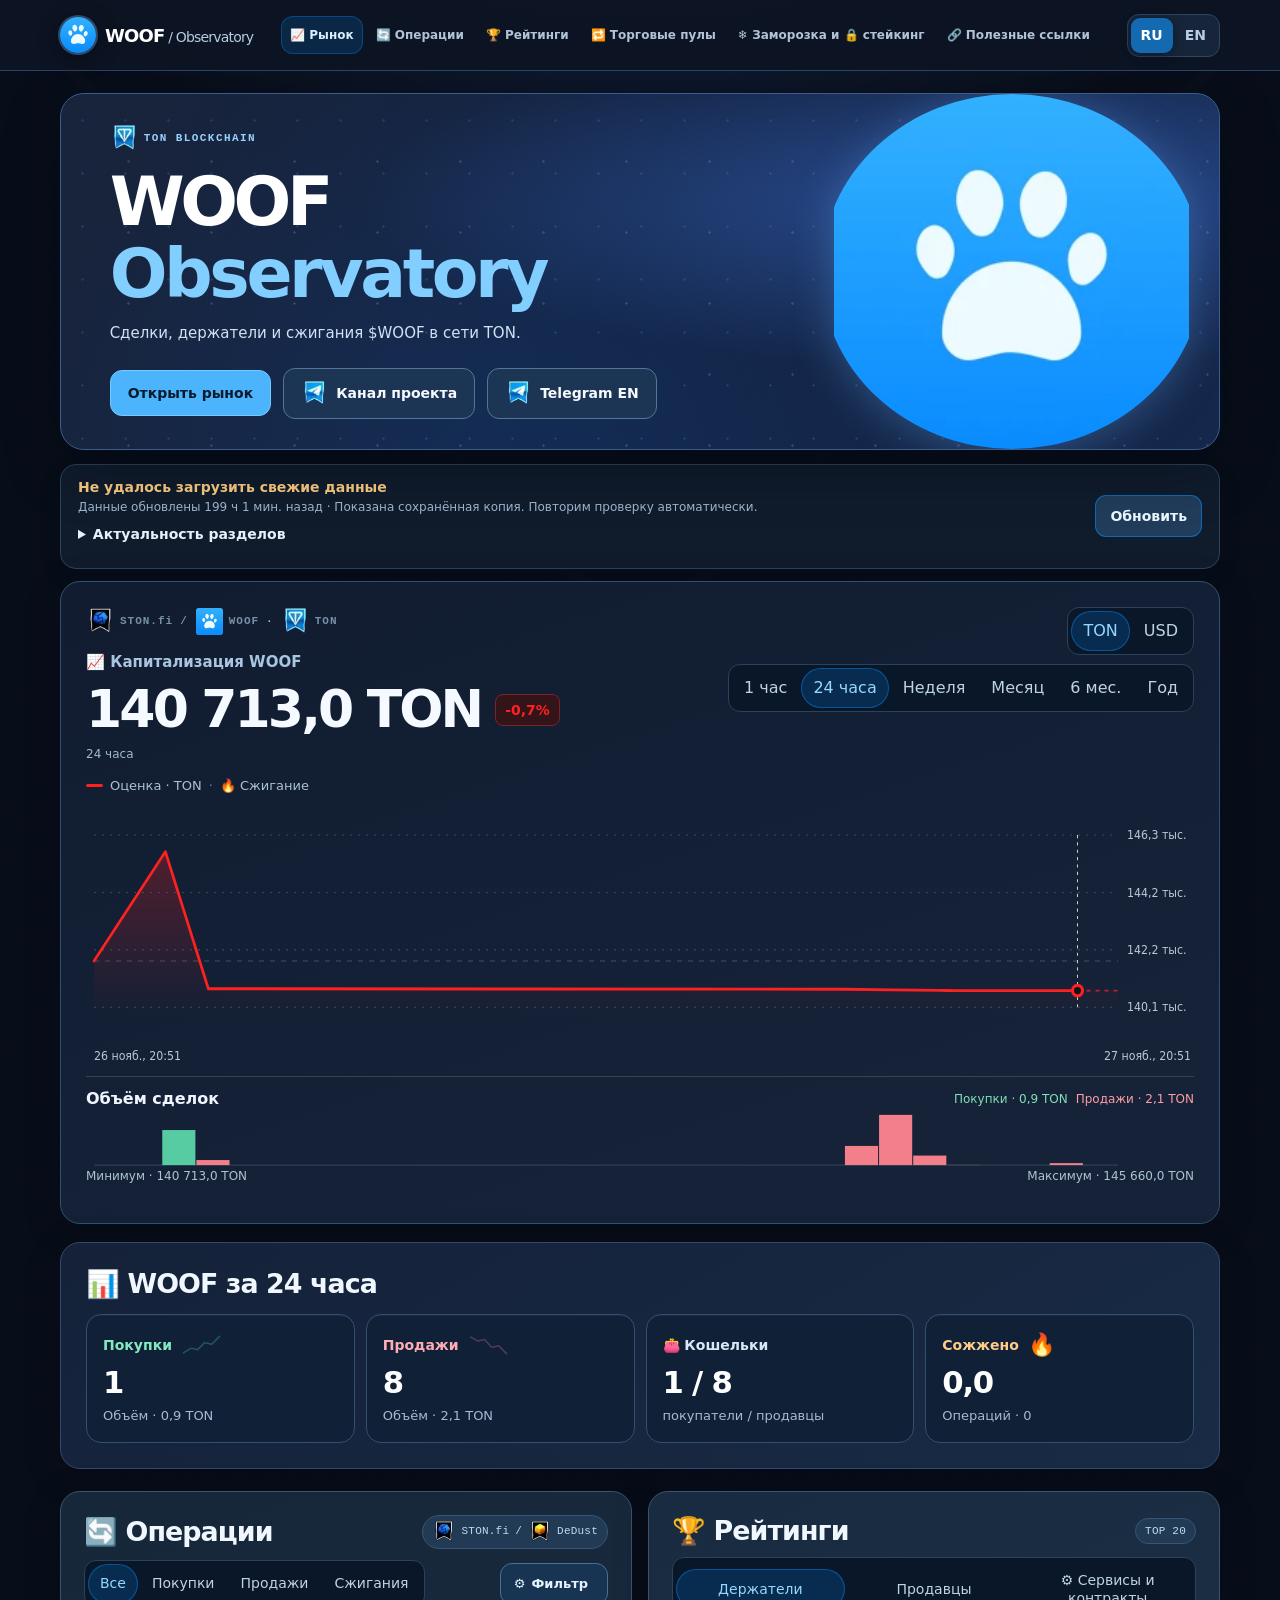
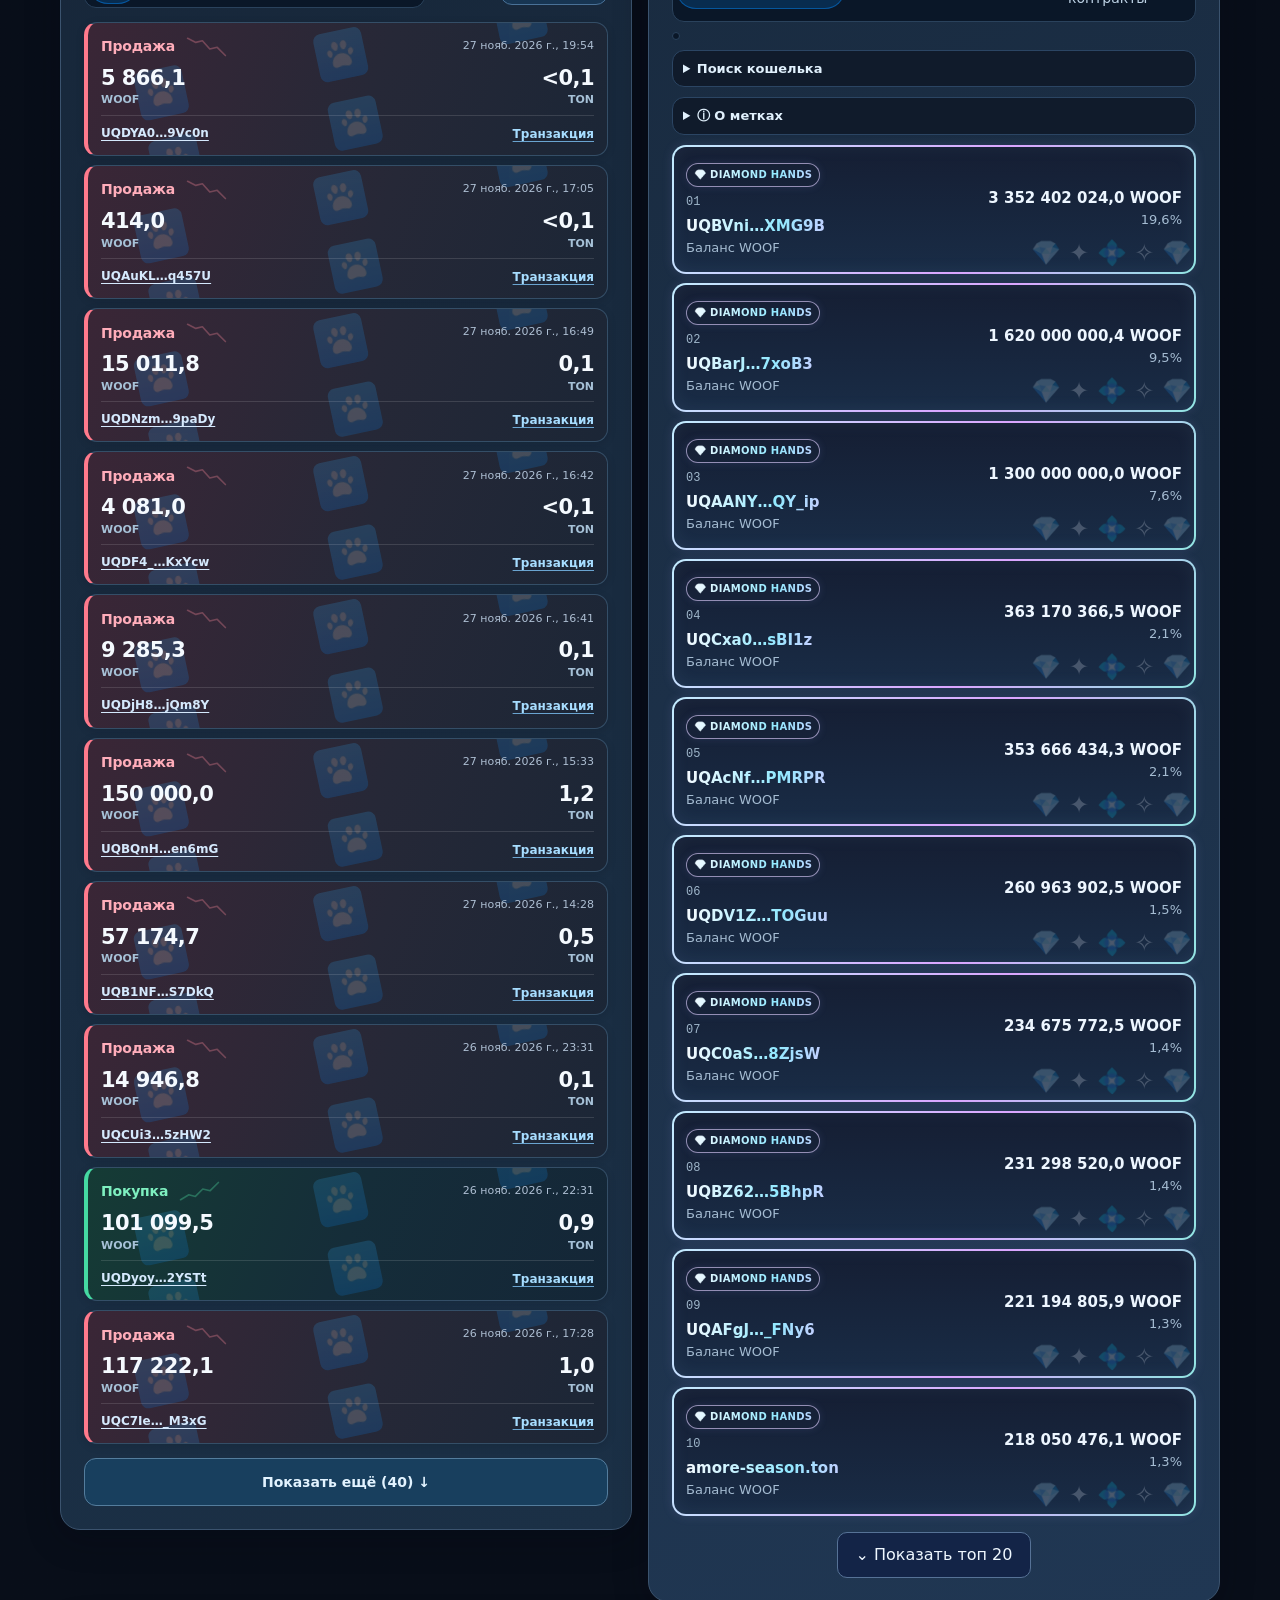
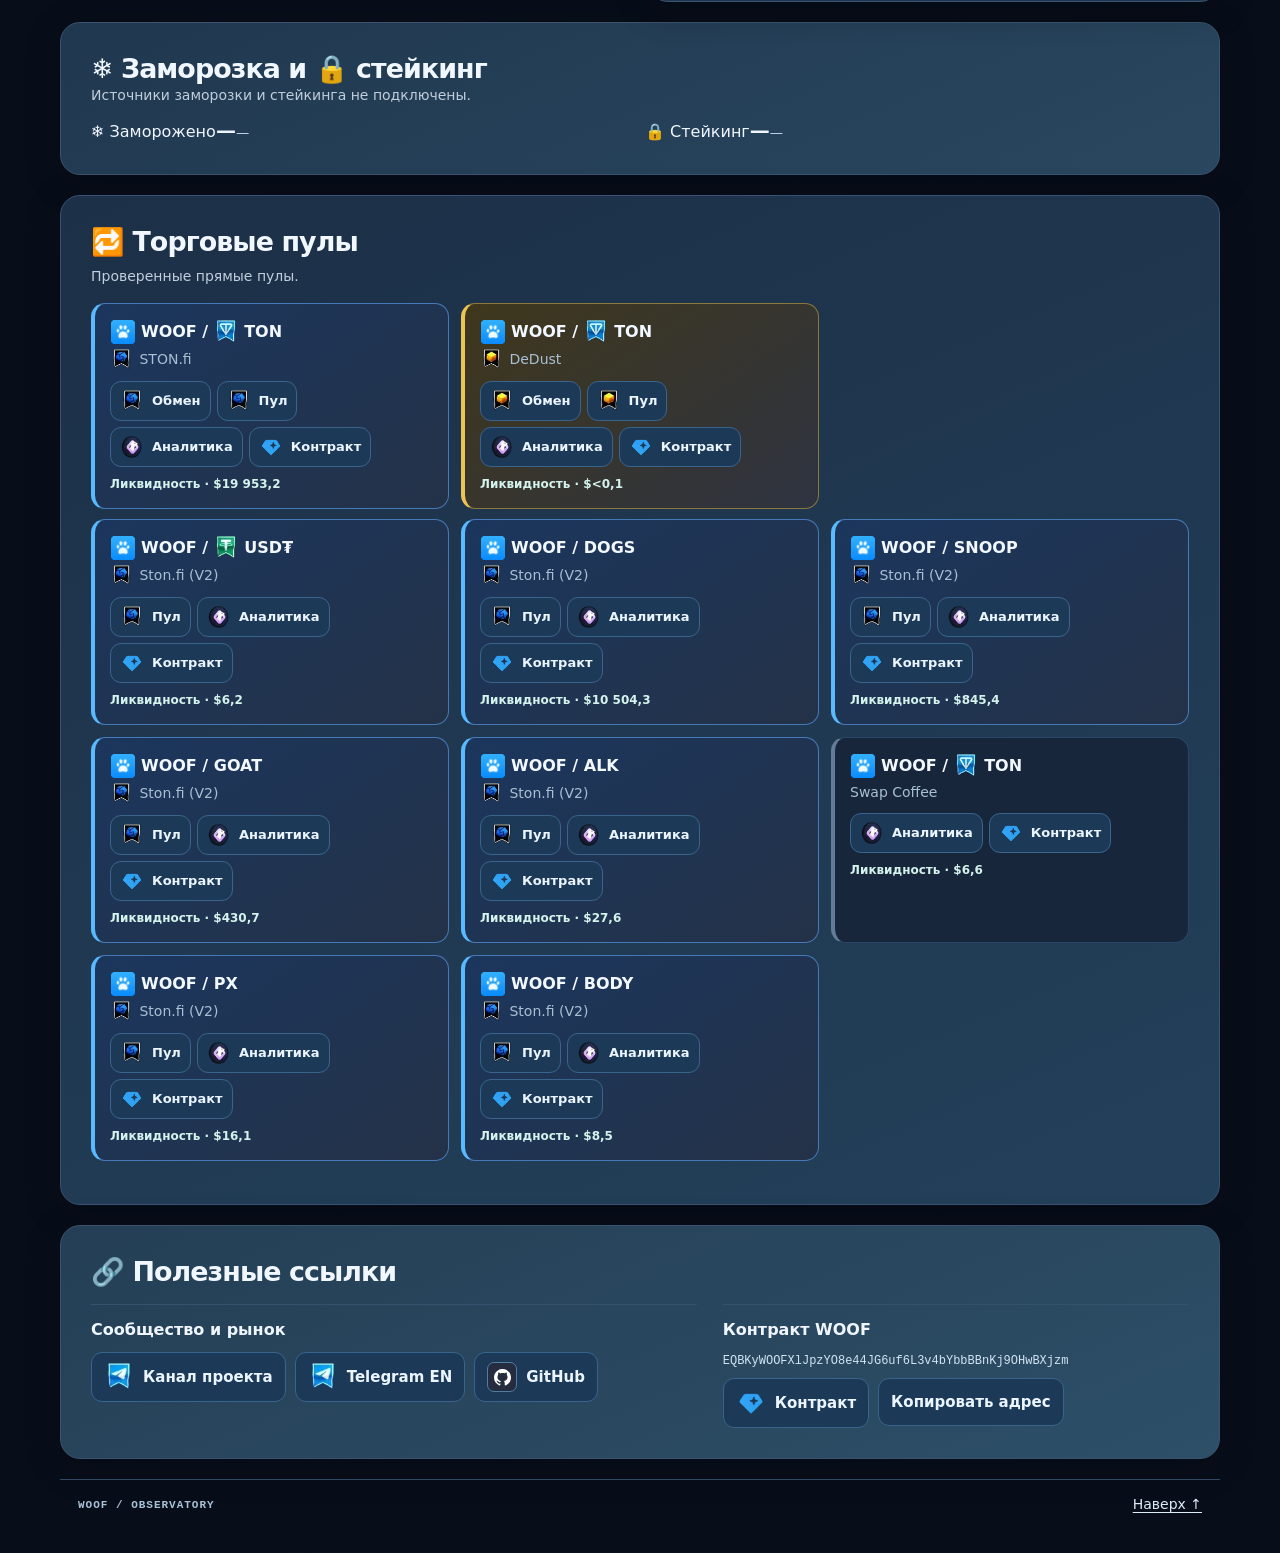
==== commit 108b1422: "Refresh WOOF snapshot" ====
--- a/index.html
+++ b/index.html
@@ -1145,7 +1145,7 @@
 <section id="links" class="panel resources"><h2 data-t="links"></h2><div class="resourcesGrid"><article><h3 data-t="projectResources"></h3><div class="resourceList"><a href="https://t.me/lostdogscoru" target="_blank" rel="noopener noreferrer" data-t="projectChannel">Канал проекта</a><a href="https://t.me/lostdogscoeng" target="_blank" rel="noopener noreferrer">Telegram EN</a><a href="https://github.com/Freebielife/WOOF">GitHub</a></div></article><article><h3 data-t="contractLabel"></h3><p class="contract" id="contractAddress"></p><div class="resourceList"><a id="contract" data-t="exploreContract"></a><button id="copy"></button></div></article></div></section>
 <footer><span>WOOF / OBSERVATORY</span><a href="#top" data-t="up"></a></footer></main>
 
-<script id="snapshot" type="application/json">{"schema":1,"token":"EQBKyWOOFXlJpzYO8e44JG6uf6L3v4bYbbBBnKj9OHwBXjzm","updated":1795466219,"errors":["trades"],"refreshStatus":{"holders":{"attemptedAt":1795466190,"ok":true,"lastSuccess":1795466190},"burns":{"attemptedAt":1795466190,"ok":null},"zeroBurns":{"attemptedAt":1795466190,"ok":null},"trades":{"attemptedAt":1795466190,"ok":false,"error":"HTTPError","lastSuccess":1795465828},"rates":{"attemptedAt":1795466190,"ok":null},"pools":{"attemptedAt":1795466190,"ok":null},"identity":{"attemptedAt":1795466190,"ok":true,"lastSuccess":1795466190},"badges":{"attemptedAt":1795466190,"ok":null},"domains":{"attemptedAt":1795466190,"ok":null},"fragmentNumbers":{"attemptedAt":1795466190,"ok":null}},"holders":{"totalSupply":"17123429596.04999996","holderCount":108521,"holders":[{"wallet":"0:559e254b3358fb26853402cedb10cc9434f59f789d924c7e1be239d8610a5730","name":null,"tokenAmount":"3352402024","share":19.5778655507967},{"wallet":"0:5aac93a815c05a2d51688559136fa66ea132ca55880f1df8f66e9037a6907bc6","name":null,"tokenAmount":"1620000000.40132596","share":9.46072158801076},{"wallet":"0:003581cdf96d0e087d864bb593734fd324a08d7d7f385ef11a0fd0cc706e1063","name":null,"tokenAmount":"1300000000","share":7.5919370749179915},{"wallet":"0:22bf722ec5803a64612e9ce819493b8c0736e98f045b5b0d3df96b04fa2a8a28","name":null,"tokenAmount":"1214915801.254429558","share":7.095049472651693},{"wallet":"0:c9959a997e1d4e4383d8db37b86d2101ce78dcf1f1b3904d9888fe572ef0efd4","name":null,"tokenAmount":"864747401.938858794","share":5.050082970168178},{"wallet":"0:b16b409b9a3cca0dac98e2242ed0eb69e0391a4b5610681731889fd8e87d6c04","name":null,"tokenAmount":"363170366.499936763","share":2.120897361494173},{"wallet":"0:1c35f0b5c570a9c1b4b4e462e0109ad25545b9f3596ee90e5798104d4c278f31","name":null,"tokenAmount":"353666434.346139648","share":2.0653948577434673},{"wallet":"0:dc20ce5b35de0ee6c8aa41d28c3ee29df2baa56bb7202374a43d8b1d45bf8cbf","name":null,"tokenAmount":"336522682.5028067","share":1.965276176803011},{"wallet":"0:72d403954b90270af65f49cd0a133695c2052d23a243c099ea20e91b905a5cfc","name":null,"tokenAmount":"336150101","share":1.963100318861021},{"wallet":"0:d5d59cbe65c71b074382c9eca17e4d92f2325b30b61f21e8335a81847f6ed338","name":null,"tokenAmount":"260963902.54664428","share":1.5240165591993495},{"wallet":"0:b46924007cdb15395d9c2b8a4a77041b21b277c174f1bbdbabf3eeba386d7c66","name":null,"tokenAmount":"234675772.482975557","share":1.3704951520757858},{"wallet":"0:59eb613f767f3de1abb1a6b8fe328224f4eae5f3b2e32ac1ef39a64c8ad4b906","name":null,"tokenAmount":"231298519.961110418","share":1.3507721608203178},{"wallet":"0:05809ef6a417b64d793eb1ca820d3bf5494e2fb7c41c0c998198ea9e8ec93f14","name":null,"tokenAmount":"221194805.870293612","share":1.2917669595892076},{"wallet":"0:1b84c5a8b28c5ea174c98bd4e5c34f4c1233d5bdd25ef63d270ba2baae8d1dd6","name":"amore-season.ton","tokenAmount":"218050476.07671134","share":1.273404225792541},{"wallet":"0:1d476448ebc72ec39c12d80b2dbc3ea290b346d538e902567269813fd7511535","name":null,"tokenAmount":"200619196.251793547","share":1.1716063953571076},{"wallet":"0:4f6747aeaa669bce0d4db3c3aefd397d9def81495c18226be943210308a282cc","name":null,"tokenAmount":"177923085.3","share":1.039062205979128},{"wallet":"0:46ab7bc09cce9a15f0afe291b717fbd9e5d68ff475e4adf7cb5b6343fc0f9bbe","name":null,"tokenAmount":"172973606.763085365","share":1.0101574908976563},{"wallet":"0:6552fa37f9c38f78fe953fb62319e15176ad750fbdce0b9f1c038e428d7ba95c","name":null,"tokenAmount":"169688752.538815824","share":0.9909741012277079},{"wallet":"0:4557f96e5aa74506d5a109e75f5580a29bf4bbc5576e0886b5d9e5d5244113bf","name":null,"tokenAmount":"130049714.894743319","share":0.7594840400707049},{"wallet":"0:e8828b3c7918f790f51eccfdd080206a647e4a4086fb9d40d7e2099ec557bf6a","name":null,"tokenAmount":"120635831.618738609","share":0.704507417407589},{"wallet":"0:e1d6def68c731b0c25a64abd8bdf716f60b367d081af08231d1c54f5c3dfe4c6","name":null,"tokenAmount":"105482067.168744447","share":0.6160101665210622},{"wallet":"0:4bf21804ae45f378407a26b2c478a91ac203f45fe6e58fbfeca8a524d923f9a4","name":null,"tokenAmount":"105332659.484975584","share":0.615137632879768},{"wallet":"0:014a25c008796a407ef9de4081f421ce19e02a81cc8ef75e18a4276c9c4c372b","name":null,"tokenAmount":"102744326.57878797","share":0.6000218939930634},{"wallet":"0:0132b8497fcee07dd5de546ef3c23d45142c715fece71f993e3db43e56a37748","name":null,"tokenAmount":"94649187.780397733","share":0.5527466752468281},{"wallet":"0:d87c851c95f993fecd53907dc7473e4b4e75061c1126c7ed326ede92b2e04458","name":null,"tokenAmount":"90760817.437228734","share":0.5300387806550463},{"wallet":"0:bd2c80ec03d201442825e245b9ea94e4315a61f0b8b7015c0d53c84ddaa4a1d8","name":null,"tokenAmount":"87777046.822402032","share":0.5126137046906204},{"wallet":"0:43f8ec7ffb9c71ccb230830b4904841196febd6939feee065df9a81e1b64b305","name":null,"tokenAmount":"80114141.849182752","share":0.4678627105615766},{"wallet":"0:7f8814f038fdc4c530189edde4d20ab70bc81221857eccc33d2b504dbad44c41","name":null,"tokenAmount":"71979727.577576483","share":0.4203581249528461},{"wallet":"0:9e7940c831a6b83cb3b6536591a872583d2335380f60e76d8da81bf831b77909","name":null,"tokenAmount":"66693882.609906774","share":0.389489046197215},{"wallet":"0:4e2e08679bd633a3d14278787699d0a9feec2a921f31f429f0eef544b0dadeb9","name":null,"tokenAmount":"66666666.807780435","share":0.38933010723014844},{"wallet":"0:fdf5dbb19d3d40645b44d3beb71889eb3d0eb75fdcca873c6d938595168faef5","name":null,"tokenAmount":"64287489.154395858","share":0.3754358248958817},{"wallet":"0:08e478b9a705b2bc6adca9018d5a055c4fc363f22a81d2f8583d570ad02096c6","name":"d1234567890.ton","tokenAmount":"62724033.378540135","share":0.36630531884225576},{"wallet":"0:44971dc85f51b609a166959f4bb41d822b50a73d40adff4315515fb5e149edc5","name":"altcoinking.ton","tokenAmount":"52800020.386978487","share":0.3083495633325598},{"wallet":"0:52d8ec74db0da252239bd2c22a3c0456378145649f65851a9d70c4880210c2a5","name":null,"tokenAmount":"51871520.684494067","share":0.3029271700130661},{"wallet":"0:ab872e40aadc7c2c4900488f814db61cf0ea687db017a2dcfe2e6dcacbdf9446","name":null,"tokenAmount":"51153000","share":0.2987310439948308},{"wallet":"0:fbad245b2993d39e4b70b83b84814ad612329c794d78b8476d6205f3c48a87e8","name":null,"tokenAmount":"45648415","share":0.2665845340382635},{"wallet":"0:f9e2626253ed7f94763670013f4d7dae20979b36eaf6c570559f84f3255e700b","name":null,"tokenAmount":"45388143.05805048","share":0.2650645584954578},{"wallet":"0:5475ede6ec2c10a245eb9c65d743ebd7d354d00abd47b4fa11d6bc3269e86966","name":null,"tokenAmount":"42660491.093293914","share":0.24913520305029754},{"wallet":"0:f4a2d9aed3158965e9a71b5ab4fa55b75096f3755794cad125fdafbe0af9cc03","name":null,"tokenAmount":"40228819.87748304","share":0.2349343608523549},{"wallet":"0:7d5bde09cc3cb48e0674932e3f53a84e3712c0c178baf4eef054b416538d1d4b","name":null,"tokenAmount":"36956816.654754841","share":0.2158260204093692},{"wallet":"0:2b2c297387fa6d9b8c1ae4a1913dce38f5428138219372b87c6478fcaddd5c32","name":null,"tokenAmount":"36309924.625759606","share":0.2120482022721401},{"wallet":"0:7cb97958f9c4c823600dc32e409559be477263bff5511e804b425a8554466639","name":null,"tokenAmount":"33851509.433145557","share":0.1976911765441799},{"wallet":"0:8a99239c7d5ba02035437ed58679f323aac76ae70b7dd854c1835c7ab99db65c","name":null,"tokenAmount":"33587682.415961215","share":0.19615043953408234},{"wallet":"0:6c47494658a9e5710c284a32aae03524614dda3637c0ecc1960446b32acad863","name":null,"tokenAmount":"33200800.32747788","share":0.19389106686394517},{"wallet":"0:84cc6cf5b32a0b1d66150e538b246c25942ec609885073edfba8a2f5d5f4a438","name":"ruslanvolik.ton","tokenAmount":"33198860.439560847","share":0.19387973801240785},{"wallet":"0:6c1614df371df36ce6a9c6998c1aabd0e3fc0e164f6e06e638143251fc8914f0","name":null,"tokenAmount":"31851113.404738988","share":0.18600896056527333},{"wallet":"0:b781095738b7a47d42b35b204c8318000a9467ac2ccef734287713f35c1ba641","name":null,"tokenAmount":"29948258.600749164","share":0.174896380615584},{"wallet":"0:620f39a847cb9f62084d769224e8f89c81e71683f176a1cd76dbd376f7c9a073","name":null,"tokenAmount":"27748054.81557736","share":0.16204729700864498},{"wallet":"0:bbd055aa2645211dec2f20e3a0221eda876968909cf919e99f64282c9ba18070","name":null,"tokenAmount":"27537916.441869688","share":0.16082009907771094},{"wallet":"0:50eee44d8f342221e51bc1c4bf4cdacb3d585d586cd758825ea4fd7e9b5a1baa","name":null,"tokenAmount":"26854985.982852722","share":0.1568318182535558},{"wallet":"0:1060a87451a8afa8db693270db6ec93dbf8e7fa2c45c7caccf7f36a1282ff384","name":null,"tokenAmount":"26500000.000031374","share":0.15475871729658844},{"wallet":"0:248bde287b64cf9389ac4da6ba8ce37c13cd8417ab360128da82319ec92f74af","name":null,"tokenAmount":"23781242.29426963","share":0.13888130389344108},{"wallet":"0:5f06d9ef2c63a87f5a8aba86d36d5c5b9165ee5b8b5c4cac762bc486104f77ee","name":null,"tokenAmount":"23677464.701364133","share":0.13827524777411415},{"wallet":"0:b0a951c0a715adfece6fba35434bf3b1d377b2d784b5a12f51c925187a43719d","name":null,"tokenAmount":"23261662.659227722","share":0.13584698397448183},{"wallet":"0:0137d4e7d9095fea6920f8adbb713a3fbaafaaaad5274d860b88f0ecb73d267a","name":null,"tokenAmount":"22816925.48295716","share":0.13324974039207965},{"wallet":"0:1816e15561f00115a8ab104d554debc1865bbde172d0228f291d7064f87965e1","name":null,"tokenAmount":"22589698.6743538","share":0.13192274682850186},{"wallet":"0:3f96f1826e32256d3620f0f46a8a4795e69a68317d6b2be170f4a0ee47e30bfe","name":null,"tokenAmount":"21507760.852642641","share":0.1256042823197288},{"wallet":"0:c8088014abc58ec085a8e937bb4ccf0c6eb8eb07373c1767c965d0f4152ff21f","name":"ricardomilos.ton","tokenAmount":"21502762.857234844","share":0.1255750942684698},{"wallet":"0:b0459b2ad9ba099f3ccd2557f072aada30f679b177d6b9d801748ed8c9d038cc","name":null,"tokenAmount":"21385690.093909369","share":0.12489139499742843},{"wallet":"0:16d49b15b66ae04d9579ce6107048bf643ad200b5e916603cb46672523aef7e5","name":null,"tokenAmount":"21096362.977586019","share":0.12320173864266354},{"wallet":"0:29ebbf716ed36e259289896a62240d9b77a216f68de4a208c2bbf079ef11c4b7","name":null,"tokenAmount":"21000000","share":0.12263898351790602},{"wallet":"0:32c1af2395bfab0e4aa58f3c65e294c8e4dbf3251a0a515dc023273aa300b946","name":null,"tokenAmount":"20606059.130416469","share":0.12033838790781629},{"wallet":"0:94f9c09619455919ef5ea7dc6b6bde354f0916b6c2e3d8a574b6aba0647f0a90","name":null,"tokenAmount":"20000000","share":0.11679903192181525},{"wallet":"0:c6ad1f60098d2bfb71b210fe93fa97577db9f61b6b6c0fe6b7ee87e603ba49ba","name":null,"tokenAmount":"19867540.297309258","share":0.11602547366966874},{"wallet":"0:73c8e62654e7b8aa8fdd0ff2c50c4fc98ce018efa1a1cd1e0df11943cca09e3c","name":null,"tokenAmount":"19500008","share":0.11387910284338264},{"wallet":"0:9530d17fbd23ba896594b2e07b3d0172cd9ab0026cdc3f801bbb8f96ecb23887","name":null,"tokenAmount":"18795778.058034189","share":0.1097664340697845},{"wallet":"0:8d2afa09ad81b018547f8e187059216608160317a0f35d040f2d975daf508c03","name":null,"tokenAmount":"18215675.816738645","share":0.10637866505983476},{"wallet":"0:a4bb646df9a53bfc088d1beecbcfaeabb9acb05c31575062fc91b27c51a105c1","name":null,"tokenAmount":"18140410.320215242","share":0.10593911820328235},{"wallet":"0:1f59b9c05e5ac7d23b5fdcc2a9c71818a7db66355d4a58d16668a4ebac164d41","name":null,"tokenAmount":"18088636.36363636","share":0.10563676080292357},{"wallet":"0:ad83c704a52ea2f6ae637ce138f1450e1acef1bb4a977637c9d52d0d265b0bae","name":null,"tokenAmount":"17180323.106869139","share":0.10033225534931543},{"wallet":"0:d6ab4c5bc20f29ece183e4b1f262ce23f2adc36c9b69d427fc55b3938441ac63","name":null,"tokenAmount":"16472203.862577134","share":0.09619687323838975},{"wallet":"0:34c3bacefa17b58de3dee0f4a35d7fd0f3ba80aeabb71b997e233434147e9c3b","name":null,"tokenAmount":"15824619.063934302","share":0.09241500935995144},{"wallet":"0:c294859d744e38a218dc6c9e3f6abde36915c37dfa26ea32963a5ac722b712d0","name":null,"tokenAmount":"15647770.909735659","share":0.09138222469957337},{"wallet":"0:4ecd0ce25e660a805d6507013b0921125a7afc862b943b396fbaf23fb2d4eb38","name":null,"tokenAmount":"15015317.883953484","share":0.08768872964220432},{"wallet":"0:f95ae543bdb1c18801472f80586a89c53fa41c27cc468027b8125941634f1e6d","name":null,"tokenAmount":"15007765","share":0.08764462116550509},{"wallet":"0:e9b7a3ef38552bd429cd54b7fb0bb3630395bb739f3dc472aa11a9f98f999ebe","name":"rlyden.ton","tokenAmount":"14874650.641954862","share":0.08686723975777678},{"wallet":"0:abb190455def28ce696a6cd5daf28a842dd9db16e1cd3f388cbdb200bc906dc6","name":null,"tokenAmount":"14050011.219938135","share":0.08205138544897084},{"wallet":"0:1ed425e649af9323322d3a9eaf64a7779ac1abc1e5984718e451918d50bde74b","name":null,"tokenAmount":"13682926.052412555","share":0.07990762583897858},{"wallet":"0:2df80002357480dd6e5601415a28801666499d42941373a570854aa3c143fd6d","name":"vibecoded.ton","tokenAmount":"13447909.835925784","share":0.07853514251039945},{"wallet":"0:4b00d13f14b6e235136b3d4bfecbb22e06b806e7b02d0144a42eb5e3e856f7da","name":null,"tokenAmount":"13216634.337309735","share":0.07718450479311996},{"wallet":"0:4d00520c17d4e79196ae6e24527cb17d4c8be6b3dbe2ede85a7b2b89a74d0b54","name":null,"tokenAmount":"13202832.178714425","share":0.07710390085500178},{"wallet":"0:9c078081b26f6a7292701a59c53d8f75d20ee40c85d1100947fd18aa178768cf","name":null,"tokenAmount":"13005493.68146875","share":0.07595145358304176},{"wallet":"0:17c6a11ead51b3f124f799cfb5879e584015686d24e76f8605b1550a1ca4c457","name":null,"tokenAmount":"13000000.657412777","share":0.07591937458843871},{"wallet":"0:9477c2e235f3159089a1827cf73c9852fa47500cbe6bd2f71f218949911d37d5","name":null,"tokenAmount":"12902281.909551259","share":0.07534870183089684},{"wallet":"0:768f0bc63fe877af2214a4cf6bb60a91e4764977a8eb4f9dccf493b83c7f1e4b","name":null,"tokenAmount":"12665316.607173037","share":0.07396483593505503},{"wallet":"0:effa0d7093ee23997f84e80d69c6d6a7671d212590040112aa9a0bd119a59e76","name":null,"tokenAmount":"12368409.604041725","share":0.07223091340822779},{"wallet":"0:0ce95825eb76b7ace8c797d8d6053fd0d08073a21e4abb33bc4cb48c21296c72","name":null,"tokenAmount":"12269876.031858111","share":0.07165548211608556},{"wallet":"0:3482db73458c0ee5c42013f272a424b487f5589385742166955900b80f221df0","name":"evgeniydct.ton","tokenAmount":"12163839.203225961","share":0.07103623216947084},{"wallet":"0:ee98c71fc25876c09a642d0d561993c0536b3bfc6713ef41fb3bffd9ded66469","name":null,"tokenAmount":"12117163.804292178","share":0.07076365009896932},{"wallet":"0:420db8c466b16a9e28f55f28e2c362316ee7244678a3e2663bc76e585a26628c","name":null,"tokenAmount":"12049451.033628764","share":0.07036821079585778},{"wallet":"0:c6faad4b365a64ac1605bae18a4f89f6c5254d1b3af7acb80d080df5c3dcfa14","name":null,"tokenAmount":"11998682.399186538","share":0.07007172442811556},{"wallet":"0:79c007ebcbf44d9e6155599cf583c7620bbb8f90bab6684ff399c1268eeb5f4c","name":null,"tokenAmount":"11986483.216808061","share":0.07000048179351337},{"wallet":"0:bcd9453081afcd0a0f3925b640805ea297b846713e25cb507393647a5a714031","name":null,"tokenAmount":"11978187.7192302","share":0.06995203648919318},{"wallet":"0:7de8a087778e2a9c05e433f680a59f3da92b26c31000a687697b4279a108485f","name":null,"tokenAmount":"11543886.057230169","share":0.06741573580501123},{"wallet":"0:644af0ab088b40c87630b2bc9bf83889a92bb727993a22bcea8c73f3f0069bee","name":null,"tokenAmount":"11175676.201719907","share":0.06526540807162773},{"wallet":"0:1dd4d4478ef30cc544af1b3f2d2d4dabc02038dda4eb109557e64293d267eded","name":null,"tokenAmount":"11158105","share":0.06516279310409832},{"wallet":"0:5dacc3199dbef6ec8e8e83fa62bfd2e148ade5c4cb78e517ef871425cf39010f","name":null,"tokenAmount":"11122447.198254392","share":0.06495455326788097},{"wallet":"0:9bd07f003e8f47c89c7b640455135654509e8d67700e9c8e989c3511b5dcb2ad","name":null,"tokenAmount":"11027731.253232379","share":0.06440141673357441},{"wallet":"0:4e7658d7bf85ffa8f50016f9e5ea567e5a64706074f5539c564d73b44f5fce7b","name":null,"tokenAmount":"10966908.478073978","share":0.06404621467070945},{"wallet":"0:e1cb8b6c9ac8d5da17aec143ef980cd34628510ac3159a7377ed9895b4cfa894","name":null,"tokenAmount":"10565252.79788033","share":0.06170056494008363}],"asOf":1795466190},"engineVersion":"1.3.0","methodology":{"valuation":"last observed swap in primary_pool times CURRENT total supply; not circulating market cap","primary_pool":"EQBLj-WT9pKhDCBx9EQHLZyPbq2flKspXDl6BPc9GzfIU4Jh","sellers":"sum of successful supported native TON swap sales; service roles excluded","holders":"balances excluding known services and identified contracts; unclassified accounts may remain until verified","burns":"accepted burn notifications and zero-address transfers shown as distinct evidence","usd":"historical TON/USD rate from CoinGecko","history":"incremental confirmed swaps; missing intervals remain partial"},"serviceRegistry":{"asOf":1795465828,"source":"https://github.com/tonkeeper/ton-assets/blob/main/accounts.json","sha256":"4286bd47e11399901a7d713c9e98a5dba17300d76fe272f4f5d46110a84f4e2e","entries":{"0:ad8afecfacc248996885d8be6824280f9f3a7e54c2f6080b7971b9f556c280c4":"Crypto Bot","0:dddcd3cdad60af4c0d69389f567ad51d0c263fa4968d655ab424c69aadaf9322":"Wallet Bot 1","0:436a76c2794a88e3fbfec6b9c0374fc8db046f10868b835420d9937973a665d4":"Wallet Bot 2","0:6e814e6450e8c578067bb656298fb4d01397dd15018d7f34dc369eaba4c2111c":"Wallet Bot 3","0:5f00decb7da51881764dc3959cec60609045f6ca1b89e646bde49d492705d77f":"OKX 1","0:f15db2c62cd86aff0860d39c491fc73a31395fafeb5945e644498562260c782e":"OKX 2","0:e7e86da08742ed933434ffeb8f08a63c7e100ee842e25f599a9cbf0891574a6c":"OKX 3","0:0338def34b84c6ee9134a04ab1601450be446340a37ae259de57cb37bdb590cd":"OKX 4","0:a30a49ec725e9f57244b66af4c2da7ab76004b4fce80d3a34b1cd0c37762abce":"OKX 5","0:24da1e7b8da901e5b3dd0f98c397feb6e5a5ea483195a8b6bd0682cf2c5327ae":"OKX 6","0:7f2e84c723d8b6b6b1aacf810c8c26ab23c22022b464b87104b2d3065b0ea70b":"OKX 7","0:854ec4521efd52ad43bcf1988e4c44ebdf9a26ad18fa51abfdb685fc3b348a5c":"OKX 8","0:f9bdc0de461c1a2e002fada9550bbb095c8f9f73668d70c517a9cc7e050f8e5a":"OKX 9","0:9b9b739de2527ae72d21083f5198d710c7288453b4733e57ecadb2e189ac829c":"OKX 10","0:b31535e934db05bbc220267467903c8108bdabcbc2a06588838b726ddf589ef0":"FTX","0:57eb74407604a19f7e04005315ef70aeb7b675e6551977586756f6baf12125ee":"MEXC 1","0:1c7bd690f4f93de8b93db5790129dab65926c6e1fc9b57380089db5529516630":"MEXC 2","0:d887d0e2d1c4fc4126e71c970d33ab1896940000eae703bb1ab6cecc830777e3":"MEXC 3","0:7994848c1fcbcbc57a6a5a987b66eb424b8b54e10759b6b514a66b600c2b0eef":"EXMO","0:8d195793baad9a08c46dc353aebe999341dabd07721b9725f19e18abc3d10d92":"EXMO Cold Storage 1","0:26ab8ae763a3a7c3067d882b7b01cd5d37254cb8768f57b6a47c00028effc7b8":"EXMO Cold Storage 2","0:0130c77346e9ed82df677d107ad6a775c11f9c18f6a05c0dd17906b355850dad":"EXMO Deposit","0:342a359e38357c083968129fddddf049ef5c47315bfbef27505a356bf9f02d65":"CoinEx","0:555f3053e257130374bb831ae0e219e5e5f9ec0ca8f8a0d133369d3d690c64c2":"Huobi Deposit","0:85af78e8d035e920117cda654615cdf371d464480b629e110d3c5310d85ab362":"Huobi","0:80d4123841167ca989ac912443cc99a4b9c1a87584536427ff6fd85c92395ae9":"Kucoin 1","0:b37e57033db21d10b950e6143b658c10c3bf425bd193025960aef7f22dbcf4fc":"Kucoin 2","0:07ce60b7e5f255a88c3707f3fbc79e2cf924ed6b4b7d09c6324f0ba2338a48fa":"Kucoin 3","0:a14b1f452385b2bb984ad2c4441e1d23cae071fdfc096dfba53ebba3b6ff1d10":"lbank.info","0:75726a716f747e60b0371cb0d5d35471e8e1e931003fecc3a0961a8bd82c09c7":"xRocket Bot Cold Storage (Old)","0:c1dc654b598ab84cda4f12372efed8907cedf0901865a58649087373e01b1c24":"xRocket Bot (Old)","0:45614fee399c43d77bb597558791831bc0ee31754cbb2b5b1fbf5a3488ed9940":"xRocket Bot Cold Storage","0:011a8f0a0b36b779af033473274966666d1cd6fb4e77df679375fbd6f970d012":"xRocket Bot","0:c3f1da8ecda8f8cd42bace224ea3f1b6971eaa7f54c492d4d190527b4f573f7c":"Bybit 1","0:4a1f3ebcc66bdcefa90245bdf541a50ada1c688a487534b1587abffd93038834":"Bybit 2","0:cd525c15904d7b4027eae08b318624260f371ce8c9f4fcca0cdb7b583854107c":"Bybit 3","0:ae62a192da96e266161a702cc9f6de91c0c3441f17ceba51bc442dfb2031a30a":"Bybit 4","0:e3ce05c4da977132c24a3b102da8b5fbf2ea9173337b49de346e4a4b057f7579":"Bybit 5","0:e33ef85d174eb457c072d1ee10215b69ab9b64192f7421302ab1c8e26b7ad4bd":"Bybit 6","0:7f97f36dda3f7dedc9e12f8c09c4f89e7fbc17527ab3f67de4c3b155297a56e4":"Bybit 7","0:7d133d4e425c8e00de015513a44e66e6d163b21e71720aec7579965e5de28c55":"Bybit 8","0:f2dc1860686cd658987e2bed8216532d8c004460dadea907cc7d4ad7236c496b":"Bybit 9","0:4a1c20bc9a6f9294f75f1c87a7f383a8b73a483a2e6dcb3630ddbe78b3ccad00":"Bybit 10","0:008bb088e81e38d583826901093567027cc1575ec744ac354fa4eeec302d166d":"bit.com","0:1882478daef1b7ed200cbbdc201bd4ed0b24c2e5f1a4c7c15aeb7e3b1a759193":"Coinone Deposit","0:a4d2072b1edc1355fc7fbee0095beec7889a2d3cfaa9edcf2ce9e128631abbd6":"Coinone Withdrawal","0:f3f4ed0913ab555d023745058f1a6c55a49d4876593cb9bdab1f780a99b185bc":"Paribu","0:f9873509de5a2f97f7b2805f5f7aafab447f43c91e751cc8efabc6d2ea09d78a":"BingX","0:b496b8f73b469ff06a2d89e62c4d70a103fc228c821537b49dff092060bc281f":"Gate.io","0:60ff0b28e2b3839bef250a81be9f2e78a6265b980ec5d24df4e44bbff2c3fb25":"TIDEX","0:23eef28b6da5a368d6c0b8028fd5ed47c26758676bc9db1b5653caaadc969f91":"CWallet","0:00ffafa9fb3d4f837824436d19953c792be6632af73a9b82c4dc69ca07195087":"Matrixport","0:b58c73481f25a280f9705ab3424be850614d823256263ecfa049fa9fb917720d":"QMall","0:00b402b789e5626e1c61b50c5dbe2024426e92f16c0c2fb735396df96046b5fa":"BIT","0:2c54797319837b4c6d014fc991c1a8d4294dfd4d6cec4937e370f1f27db0423f":"Bitforex","0:6a5a76a1538cf9596590ec3708470649c342624bf92e63a6a7a15254ededa904":"Bitfinex","0:59b065c5d66261a5317660e96eee476aa6a11b749bdcbe8c0d1f3dbf24200d1c":"OMPFinex","0:3cd5ad54b190a71caab984b0f210e3742c7f2147b7e9073377d7c6b470017362":"Bitrue","0:6c53cd87cc0d33486db42c1c7fc03dfaeb2f7b815afc368ab1aee567edda3f72":"Coinspot","0:9a582c23266b8ea47eb71118a3c040d42b230b2266fecffe2d3cd390c0922c35":"BigOne","0:dd528505af15c6e5206bdd8f6c9a3b541f80ca98ae8a5066ab3ff8de1ff5e678":"Farhad Exchange","0:2b6f3cda567c385f0645486f3c665a451f56b2969d1be57d86eb77c6077a81d1":"BitTime","0:cdf7f0d7c09036f064272e3c429ed570be49ef29eb3a735b64bbc17915073732":"Bitget","0:e9c0a24ffaa6aa4f228890e71ae9550bfc53a6c57e643bc31c240e18727ac1ce":"Bitget2","0:336502faf83ef5b532d315ba71450b661c90e83fce64d8bc1fd2bf642f3555d9":"Bitget3","0:b308c7f9b4f596f6250175885972549871b05c70ed3619fd5a939401eea972e4":"Bitget4","0:e2d1df206b372db1f3b890e60d185b67aa0c9f1b6b6ff60a05091c8c01b40ac4":"Bitget5","0:7a0dc94da9f48b968dfb87be38d4fab7286288db7a04d3081feee177376d9089":"Bitget6","0:8785ef5ebb0fd24c6911d10f43c00961e9748fa54297a1ac517e3c5fe76bb0be":"Bitget7","0:213b6804c2082135a4a803da8e3b30cfed51aee9af2ad2100334b7f4711d3bcc":"Bitget8","0:573dfe99490a041703e977e4724135c5b8bea0bea67839612247451ca9d5c4cb":"Bitget9","0:de2519a527de7e1d4c1028bdb74e022b28a6e370e4fec3fc27d8d971308f99bb":"Bitget10","0:06476e580e250d0abec5c365a711833483c581d57b908be37d56bdb0e338c312":"Bitget11","0:c9959a997e1d4e4383d8db37b86d2101ce78dcf1f1b3904d9888fe572ef0efd4":"Bitget12","0:c07e51e5b694937758f45f4003071c84f4c4a68bdb168a22c3d6c8b89cd6186f":"Bitget13","0:1797a5c4c50a2b312ce9927ff6f12efd3b0b58ff311445118c2d2e64312b5d79":"Bitget14","0:6083005b354ab1c4785aa8ce8293ee5c9c182e9248f27e9c9074f35c16342083":"Bitget15","0:f99b14600ae44d2f12b178e8c6eabd78892ae82c5e45b6898f9deb7eb203f9c4":"Binance","0:8e91b50381c36dd42accdb51f5cb5d96848568b4924f8079b1a5ae7e10f43eda":"Binance Hot Wallet","0:ca1d9edeef40b3a9dbd9082f3767859547c3ce0bf641d09d58e33a3cf06fb309":"Binance Hot Wallet","0:a2faca7adfebd5c5970108d1f79065cef32b0c143fb13489066b684cdd7ee95c":"BitMart","0:5d5a830e48214791f4ab5352900c624d3bff3c5efd630196b180158eb789990f":"Nobitex","0:cad898b200a0934ee416c2039bbf3f5d7f1a323172875b3c19d378a6f540f7b1":"Nobitex","0:4532d5bcdfb05d3275cbf255bc91c3635cd48d63b719441581c5542a4750fdf5":"Nobitex","0:a32d52ced80a23fe4fe90ba94593ef686de03f9fbdaa069e642826a95234b982":"Nobitex","0:fac8ffcb6f89572a1232d59e91c65909ae408663fd2ceaecd35f35b5e9d670f4":"Bitpin1","0:c14ce5d772539be26fde315a505a1e0514104e76eef776f0b845e57df0557ddb":"Bitpin2","0:dd36441bf4aa8a6a6ecfd763efde1eb82dd86bdcfb1456b45ff4b73f87657184":"Bitpin3","0:402f5d4f4f8bea7b0bd511b9d3771834c1a22bbbbc8a326035eb07aa24f5c9f9":"Crypto.com","0:ca6e8f2a3dfc875b8673d8677f3818c4b8c02d1aa481a86a0c61bd09f8269f1d":"Foxbit","0:60def37fb0e6f41b18a73c2496d96b25442344864ca0ed97189a6f37e2439c56":"Richamster","0:97ad93444915089e812238ff10abe9066d0b03ea3dba2a8630fb9c9f88aa455c":"Wallet in Telegram","0:1f5806c73d03bbc96eb7eebf16067f1f2e8e270cfa16d57001aa9eaf7456f008":"Wallet in Telegram","0:1b44ec553616b0e4551037038834bdf0bdaa1f0440e10f3331d9841585612a68":"Wallet in Telegram","0:cf06c94efdae26faaa1d85092fc4daee78eba09e69c36dac051c1d8ffde35f40":"Wallet in Telegram","0:91887059ba56a03790b0696d7a402ac0691dff62fcd398e813f97d3b2736fa58":"Wallet in Telegram","0:6db0f022632b6269f0d4dbf8ea60a8448bbc2bcfc6812e31af8cc6405c268af7":"Wallet in Telegram","0:dd6ff02c59634745529b99a8d5beeea9f6c38a9188e6a7e96a424e3820c8ac0a":"Wallet in Telegram","0:023895aef955024920a291c6f3715e291df1b3dd254eafa8b09e21a2d58d5897":"Wallet in Telegram","0:f5066318091a8cfb530ec732104ce38f7783d92a6679ffcc0ce0960b0e94c7d0":"Wallet in Telegram","0:0c5684355f5410a923fb7dd59314905dc7ff157b28c9130671c7a4f17007e898":"Wallet in Telegram","0:23fe558cdf44249381aef36472e64a5072a24ba97fb61b2f5791da6013aec92d":"Wallet in Telegram","0:b7be71ac1b40e436db36721d9c20e82d44e78fc1e86a8ad15e00b1cc16831dcf":"Wallet in Telegram","0:55b7223f04dd1f2e1b3f28e4ad628fe6cab60004f280fb0a58cd27fc590b2eac":"Wallet in Telegram","0:659dbf460831a72795c4a9a9872fb4a3e7fd302783068dae53e8f2a5c150084a":"Flipster Deposit","0:d0a6eb95408e95ce97b0ca597fc523ff4809523635e8f519e00fdcbdf42f0c54":"Flipster Withdrawal","0:ec85cfc7fd1009362e421b5a0141f510d6540107ab73e7829fda1ef9e97a75e3":"CryptoBot","0:817438e5b0e6eb113ab74d73fc95f7ec19247dbe6ee27a42c3d0164d614c3ca1":"Ourbit","0:66a1e72196d64d6faf48fa4b2ea861f67b0484d2d14a59caf701d8c286ce44e5":"OKX 11","0:419712bc541c4489d6f1c38a105722d293b8847fd54f2717ad69142911b8be5c":"Bitfinex 2","0:6c25b5f2fe5ef1a6a1978f611f61a50883fd50a0822b19176445fca931823263":"OKX 12","0:14de4b02647941779108b7b99be85596260ccde813351000055d744dd8aba04c":"CoinEx"}},"identity":{"byWallet":{"0:c9959a997e1d4e4383d8db37b86d2101ce78dcf1f1b3904d9888fe572ef0efd4":{"role":"Bitget12","serviceCategory":"custody","checked":1795465828,"domain":null,"linkedDigits":[],"activated":1722422107,"roleRegistry":true,"roleSource":"https://github.com/tonkeeper/ton-assets/blob/main/accounts.json","roleChecked":1795465828},"0:559e254b3358fb26853402cedb10cc9434f59f789d924c7e1be239d8610a5730":{"checked":1795465828,"domain":null,"linkedDigits":[],"role":null,"activated":1790397639},"0:5aac93a815c05a2d51688559136fa66ea132ca55880f1df8f66e9037a6907bc6":{"checked":1795465828,"domain":null,"linkedDigits":[],"role":null,"activated":null},"0:003581cdf96d0e087d864bb593734fd324a08d7d7f385ef11a0fd0cc706e1063":{"checked":1795465828,"domain":null,"linkedDigits":[],"role":null,"activated":1736866182},"0:22bf722ec5803a64612e9ce819493b8c0736e98f045b5b0d3df96b04fa2a8a28":{"checked":1795465828,"domain":null,"linkedDigits":[],"role":"STON.fi Router V2","activated":null,"serviceCategory":"router","roleSource":"https://tonapi.io/v2/accounts/0:22bf722ec5803a64612e9ce819493b8c0736e98f045b5b0d3df96b04fa2a8a28"},"0:5c5e4979689e00dc9e6567b321721fcce0ce78e55110220333a9b2876177ac2a":{},"0:bb21e173b83917e99410a10a2acea4a1ddcccf82544bbb0d3c4137822988ff33":{},"0:0455ec693f1ab5abbb73eef006d7dc3b60f7880661e4919eac25d450e68007f8":{},"0:62506fde8703c5b9e54bc48fadaaca70d98ae0bf304dc9c3e9cebc4ff9f98713":{},"0:bb4b4f743c33ad28c506035c9c2ed8fa5bd5cdc5339f68e28d577b2fef61fca8":{},"0:7df6c2c4180940e9e37aad420a798c85481aa9d4e120cfa389fe2589d403edce":{},"0:cf2cb8118a065641411a878f3b8e135aedd740e295d004ab915b424602d560bb":{},"0:cad99f8c5a1432a7b251c84ebb64e6232252e6c44c42335a8430ead41d9911f6":{},"0:9dbac4ec67fbefe4fdef5d012e326859d080312ac5f6a9dea4351e1e63b4ce3d":{},"0:36f526a0198cdc07630721e1dcdf19db41e0e52bfaaa9c7efee452097b1a9245":{},"0:44971dc85f51b609a166959f4bb41d822b50a73d40adff4315515fb5e149edc5":{},"0:a40654d842a15b6ca8fd182b6295f8ca5c63509e2b90c47656bc475ee0762c70":{},"0:b510f02da1618bf9bd040ff72a8282023360149841f39920b2f51897af52cc37":{},"0:19db7d1814122ce7893888b7c8879a2474c74c6484cc9383c7babbad7573f87e":{},"0:6d9ee78579e57631b89023acfecc3bc9eec3e216c2178c49513ac0ac5b9fad75":{},"0:f3a60c708ad4c453b50864fdc27b8e64bc3071efcf711c45cc153671cf56583f":{},"0:d73987f8c5614a690f86fe8932d512c9443cfde8c1e2e4e493d651bab60411c8":{},"0:e3714472527adff5be0ddd666cc6a802d9c0eb663d92ac8687aff865f5945a9b":{},"0:e03a5f2900464543dd6443853c338bd5c6a2ba75a31f86a5232087405a7cbda0":{},"0:fea7e99207af553d935cb21e9ef9d75fd6eab69a5ae85f12dba13e16c64ec021":{},"0:c987f8e14a62bd6b4adef6931b9bd8681b75691855f6d6266b42947162456d73":{},"0:ae8aa03dee78bc25fc0588a227935e241545f0288afdbd87cc67efe66e7dbec5":{},"0:0d404ddd36179603e824b29872f01d39f8e88b755a8c9caf224f70d0729c9766":{},"0:e726199e24471618dbe2d94e619f42b1a46413b211bbbbe4e58e57f334445c51":{},"0:f187c5695cf1eb798252e9921994c8fd716d15a3a9bd956fbd0142f7fce5a181":{},"0:486ffa9ac55fcd7dd9929e81c3ad2047f40c227dd0220f207124863d4be4da67":{},"0:c0619cb18a21ac0276f04efb93a2973d5a923b590ee35beba2aa66c96988e075":{},"0:50ea4c5785d77ef99c66ceb7227b61ca0cc57512e0f4690946225e41acc26b4d":{},"0:8da1c109cb0ab041112ad60eb8d67b5efabc5c7fc8cccf3b49d78e408217b68f":{},"0:cb7a0492962948ba0a440c0667374a59c6fc11f8b9767ab14dd37099d5a5fc04":{},"0:62ebc571281d23c82463ed4301529d460399f209419e50e3f23ed16c7c9e9241":{},"0:0aa5366fa1e73ccb96a7ce7699f4a5148c53b6ac7d3237cdb7d64e417fbfd5c1":{},"0:21fc3046089666a7c928f509305b1248e0248f6195095fd42a932b6a1be3f44c":{},"0:1da2f5b353d748ff25269730198dca638b6ceda6d5cee7220c92f289aa8e09ab":{},"0:97c8c688d031f830d81aba2afb763a03a3d56a1196bf11cf1890878b5c48e386":{},"0:01576f4f45bce667a6f567caf463295e95889416748c72ce6ce8a857ec2af5e8":{},"0:9716dc66433bb962265f716d39d554c5029a6ea9a37958de8edd7842a402c467":{},"0:44bc0c125af120364f28bf2856465c0051986b280a77db0f4c0316b0dbbfd933":{},"0:f1a25185c69bfd5d7c43c30e8ff04b9084efa74f5bde33e868f4d20f9a986449":{},"0:80f83e7d0554ded01ea0acc67e92ce83c1630159e12eea20be74b83ed81f1f6e":{},"0:c4ca51dfd4ce8fe9fc1a9de58ba93bf9e78f36f24d7e98d52b823d873e0186cc":{},"0:1bbbf97b94d8ccfded78e7738f1f6551de95ff10d0432e6df9bf8a447e6a3b16":{},"0:a470ad9d4460a79cce982df86e2c13bb0eb4231f6606ba9e6b55bc7cf24d2d8f":{},"0:2672354d691ffb390951f1a4fdc6b66823ddcea6d7f20ed387ccb29825d03aab":{},"0:b16b409b9a3cca0dac98e2242ed0eb69e0391a4b5610681731889fd8e87d6c04":{"checked":1795465828,"domain":null,"linkedDigits":[],"role":null,"activated":null},"0:1c35f0b5c570a9c1b4b4e462e0109ad25545b9f3596ee90e5798104d4c278f31":{"checked":1795466190,"domain":null,"linkedDigits":[],"role":null,"activated":1719427822},"0:dc20ce5b35de0ee6c8aa41d28c3ee29df2baa56bb7202374a43d8b1d45bf8cbf":{"checked":1795466190,"domain":null,"linkedDigits":[],"role":"unclassified_contract","activated":null,"serviceCategory":"contract","roleSource":"https://tonapi.io/v2/accounts/0:dc20ce5b35de0ee6c8aa41d28c3ee29df2baa56bb7202374a43d8b1d45bf8cbf"},"0:72d403954b90270af65f49cd0a133695c2052d23a243c099ea20e91b905a5cfc":{"checked":1795466190,"domain":null,"linkedDigits":[],"role":"unclassified_contract","activated":null,"serviceCategory":"contract","roleSource":"https://tonapi.io/v2/accounts/0:72d403954b90270af65f49cd0a133695c2052d23a243c099ea20e91b905a5cfc"},"0:d5d59cbe65c71b074382c9eca17e4d92f2325b30b61f21e8335a81847f6ed338":{"checked":1795466190,"domain":null,"linkedDigits":[],"role":null,"activated":1777942025},"0:b46924007cdb15395d9c2b8a4a77041b21b277c174f1bbdbabf3eeba386d7c66":{"checked":1795466190,"domain":null,"linkedDigits":[],"role":null,"activated":null},"0:59eb613f767f3de1abb1a6b8fe328224f4eae5f3b2e32ac1ef39a64c8ad4b906":{"checked":1795466190,"domain":null,"linkedDigits":[],"role":null,"activated":null},"0:05809ef6a417b64d793eb1ca820d3bf5494e2fb7c41c0c998198ea9e8ec93f14":{},"0:1b84c5a8b28c5ea174c98bd4e5c34f4c1233d5bdd25ef63d270ba2baae8d1dd6":{},"0:1d476448ebc72ec39c12d80b2dbc3ea290b346d538e902567269813fd7511535":{},"0:4f6747aeaa669bce0d4db3c3aefd397d9def81495c18226be943210308a282cc":{},"0:46ab7bc09cce9a15f0afe291b717fbd9e5d68ff475e4adf7cb5b6343fc0f9bbe":{},"0:6552fa37f9c38f78fe953fb62319e15176ad750fbdce0b9f1c038e428d7ba95c":{},"0:4557f96e5aa74506d5a109e75f5580a29bf4bbc5576e0886b5d9e5d5244113bf":{},"0:e8828b3c7918f790f51eccfdd080206a647e4a4086fb9d40d7e2099ec557bf6a":{},"0:e1d6def68c731b0c25a64abd8bdf716f60b367d081af08231d1c54f5c3dfe4c6":{},"0:4bf21804ae45f378407a26b2c478a91ac203f45fe6e58fbfeca8a524d923f9a4":{},"0:014a25c008796a407ef9de4081f421ce19e02a81cc8ef75e18a4276c9c4c372b":{},"0:0132b8497fcee07dd5de546ef3c23d45142c715fece71f993e3db43e56a37748":{},"0:d87c851c95f993fecd53907dc7473e4b4e75061c1126c7ed326ede92b2e04458":{},"0:bd2c80ec03d201442825e245b9ea94e4315a61f0b8b7015c0d53c84ddaa4a1d8":{},"0:43f8ec7ffb9c71ccb230830b4904841196febd6939feee065df9a81e1b64b305":{},"0:7f8814f038fdc4c530189edde4d20ab70bc81221857eccc33d2b504dbad44c41":{},"0:9e7940c831a6b83cb3b6536591a872583d2335380f60e76d8da81bf831b77909":{},"0:4e2e08679bd633a3d14278787699d0a9feec2a921f31f429f0eef544b0dadeb9":{},"0:fdf5dbb19d3d40645b44d3beb71889eb3d0eb75fdcca873c6d938595168faef5":{},"0:08e478b9a705b2bc6adca9018d5a055c4fc363f22a81d2f8583d570ad02096c6":{},"0:52d8ec74db0da252239bd2c22a3c0456378145649f65851a9d70c4880210c2a5":{},"0:ab872e40aadc7c2c4900488f814db61cf0ea687db017a2dcfe2e6dcacbdf9446":{},"0:fbad245b2993d39e4b70b83b84814ad612329c794d78b8476d6205f3c48a87e8":{},"0:f9e2626253ed7f94763670013f4d7dae20979b36eaf6c570559f84f3255e700b":{},"0:5475ede6ec2c10a245eb9c65d743ebd7d354d00abd47b4fa11d6bc3269e86966":{},"0:f4a2d9aed3158965e9a71b5ab4fa55b75096f3755794cad125fdafbe0af9cc03":{},"0:7d5bde09cc3cb48e0674932e3f53a84e3712c0c178baf4eef054b416538d1d4b":{},"0:2b2c297387fa6d9b8c1ae4a1913dce38f5428138219372b87c6478fcaddd5c32":{},"0:7cb97958f9c4c823600dc32e409559be477263bff5511e804b425a8554466639":{},"0:8a99239c7d5ba02035437ed58679f323aac76ae70b7dd854c1835c7ab99db65c":{},"0:6c47494658a9e5710c284a32aae03524614dda3637c0ecc1960446b32acad863":{},"0:84cc6cf5b32a0b1d66150e538b246c25942ec609885073edfba8a2f5d5f4a438":{},"0:6c1614df371df36ce6a9c6998c1aabd0e3fc0e164f6e06e638143251fc8914f0":{},"0:b781095738b7a47d42b35b204c8318000a9467ac2ccef734287713f35c1ba641":{},"0:620f39a847cb9f62084d769224e8f89c81e71683f176a1cd76dbd376f7c9a073":{},"0:bbd055aa2645211dec2f20e3a0221eda876968909cf919e99f64282c9ba18070":{},"0:50eee44d8f342221e51bc1c4bf4cdacb3d585d586cd758825ea4fd7e9b5a1baa":{},"0:1060a87451a8afa8db693270db6ec93dbf8e7fa2c45c7caccf7f36a1282ff384":{},"0:248bde287b64cf9389ac4da6ba8ce37c13cd8417ab360128da82319ec92f74af":{},"0:5f06d9ef2c63a87f5a8aba86d36d5c5b9165ee5b8b5c4cac762bc486104f77ee":{},"0:b0a951c0a715adfece6fba35434bf3b1d377b2d784b5a12f51c925187a43719d":{},"0:0137d4e7d9095fea6920f8adbb713a3fbaafaaaad5274d860b88f0ecb73d267a":{},"0:1816e15561f00115a8ab104d554debc1865bbde172d0228f291d7064f87965e1":{},"0:3f96f1826e32256d3620f0f46a8a4795e69a68317d6b2be170f4a0ee47e30bfe":{},"0:c8088014abc58ec085a8e937bb4ccf0c6eb8eb07373c1767c965d0f4152ff21f":{},"0:b0459b2ad9ba099f3ccd2557f072aada30f679b177d6b9d801748ed8c9d038cc":{},"0:16d49b15b66ae04d9579ce6107048bf643ad200b5e916603cb46672523aef7e5":{},"0:29ebbf716ed36e259289896a62240d9b77a216f68de4a208c2bbf079ef11c4b7":{},"0:32c1af2395bfab0e4aa58f3c65e294c8e4dbf3251a0a515dc023273aa300b946":{},"0:94f9c09619455919ef5ea7dc6b6bde354f0916b6c2e3d8a574b6aba0647f0a90":{},"0:c6ad1f60098d2bfb71b210fe93fa97577db9f61b6b6c0fe6b7ee87e603ba49ba":{},"0:73c8e62654e7b8aa8fdd0ff2c50c4fc98ce018efa1a1cd1e0df11943cca09e3c":{},"0:9530d17fbd23ba896594b2e07b3d0172cd9ab0026cdc3f801bbb8f96ecb23887":{},"0:8d2afa09ad81b018547f8e187059216608160317a0f35d040f2d975daf508c03":{},"0:a4bb646df9a53bfc088d1beecbcfaeabb9acb05c31575062fc91b27c51a105c1":{},"0:1f59b9c05e5ac7d23b5fdcc2a9c71818a7db66355d4a58d16668a4ebac164d41":{},"0:ad83c704a52ea2f6ae637ce138f1450e1acef1bb4a977637c9d52d0d265b0bae":{},"0:d6ab4c5bc20f29ece183e4b1f262ce23f2adc36c9b69d427fc55b3938441ac63":{},"0:34c3bacefa17b58de3dee0f4a35d7fd0f3ba80aeabb71b997e233434147e9c3b":{},"0:c294859d744e38a218dc6c9e3f6abde36915c37dfa26ea32963a5ac722b712d0":{},"0:4ecd0ce25e660a805d6507013b0921125a7afc862b943b396fbaf23fb2d4eb38":{},"0:f95ae543bdb1c18801472f80586a89c53fa41c27cc468027b8125941634f1e6d":{},"0:e9b7a3ef38552bd429cd54b7fb0bb3630395bb739f3dc472aa11a9f98f999ebe":{},"0:abb190455def28ce696a6cd5daf28a842dd9db16e1cd3f388cbdb200bc906dc6":{},"0:1ed425e649af9323322d3a9eaf64a7779ac1abc1e5984718e451918d50bde74b":{},"0:2df80002357480dd6e5601415a28801666499d42941373a570854aa3c143fd6d":{},"0:4b00d13f14b6e235136b3d4bfecbb22e06b806e7b02d0144a42eb5e3e856f7da":{},"0:4d00520c17d4e79196ae6e24527cb17d4c8be6b3dbe2ede85a7b2b89a74d0b54":{},"0:9c078081b26f6a7292701a59c53d8f75d20ee40c85d1100947fd18aa178768cf":{},"0:17c6a11ead51b3f124f799cfb5879e584015686d24e76f8605b1550a1ca4c457":{},"0:9477c2e235f3159089a1827cf73c9852fa47500cbe6bd2f71f218949911d37d5":{},"0:768f0bc63fe877af2214a4cf6bb60a91e4764977a8eb4f9dccf493b83c7f1e4b":{},"0:effa0d7093ee23997f84e80d69c6d6a7671d212590040112aa9a0bd119a59e76":{},"0:0ce95825eb76b7ace8c797d8d6053fd0d08073a21e4abb33bc4cb48c21296c72":{},"0:3482db73458c0ee5c42013f272a424b487f5589385742166955900b80f221df0":{},"0:ee98c71fc25876c09a642d0d561993c0536b3bfc6713ef41fb3bffd9ded66469":{},"0:420db8c466b16a9e28f55f28e2c362316ee7244678a3e2663bc76e585a26628c":{},"0:c6faad4b365a64ac1605bae18a4f89f6c5254d1b3af7acb80d080df5c3dcfa14":{},"0:79c007ebcbf44d9e6155599cf583c7620bbb8f90bab6684ff399c1268eeb5f4c":{},"0:bcd9453081afcd0a0f3925b640805ea297b846713e25cb507393647a5a714031":{},"0:7de8a087778e2a9c05e433f680a59f3da92b26c31000a687697b4279a108485f":{},"0:644af0ab088b40c87630b2bc9bf83889a92bb727993a22bcea8c73f3f0069bee":{},"0:1dd4d4478ef30cc544af1b3f2d2d4dabc02038dda4eb109557e64293d267eded":{},"0:5dacc3199dbef6ec8e8e83fa62bfd2e148ade5c4cb78e517ef871425cf39010f":{},"0:9bd07f003e8f47c89c7b640455135654509e8d67700e9c8e989c3511b5dcb2ad":{},"0:4e7658d7bf85ffa8f50016f9e5ea567e5a64706074f5539c564d73b44f5fce7b":{},"0:e1cb8b6c9ac8d5da17aec143ef980cd34628510ac3159a7377ed9895b4cfa894":{}},"asOf":1795466190},"burns":{"asOf":1795465828,"since":1794857428,"rows":[]},"zeroBurns":{"asOf":1795465828,"rows":[]},"trades":{"rows":[{"kind":"sell","time":1795465235,"tx":"89701115985b62005ed3e9b96b935da2b0c9467f0d98d7215c48d905ce5225a2","lt":"118627021000012","wallet":"0:5c5e4979689e00dc9e6567b321721fcce0ce78e55110220333a9b2876177ac2a","tokenAmount":"2515.8","ton":"0.020889939","dex":"STON.fi","pool":"EQBLj-WT9pKhDCBx9EQHLZyPbq2flKspXDl6BPc9GzfIU4Jh"},{"kind":"buy","time":1795458930,"tx":"222fa5dab9af0922a8c65dfdad11529fbca945e5098230bb0f72776ae548d102","lt":"118611239000028","wallet":"0:bb21e173b83917e99410a10a2acea4a1ddcccf82544bbb0d3c4137822988ff33","tokenAmount":"117222.140260598","ton":"1","dex":"STON.fi","pool":"EQBLj-WT9pKhDCBx9EQHLZyPbq2flKspXDl6BPc9GzfIU4Jh"},{"kind":"sell","time":1795434128,"tx":"9eeed4802b8cbb2501faaa63c20bb6d5e111e409b5336ec0f38dce741a39c4d8","lt":"118549172000007","wallet":"0:0455ec693f1ab5abbb73eef006d7dc3b60f7880661e4919eac25d450e68007f8","tokenAmount":"15185.95","ton":"0.126965034","dex":"STON.fi","pool":"EQBLj-WT9pKhDCBx9EQHLZyPbq2flKspXDl6BPc9GzfIU4Jh"},{"kind":"sell","time":1795412451,"tx":"12a03d3d1bcc01053c3def028b1a062ff0cf5f4f056d4aca14b03b95e495864e","lt":"118494928000023","wallet":"0:62506fde8703c5b9e54bc48fadaaca70d98ae0bf304dc9c3e9cebc4ff9f98713","tokenAmount":"3116","ton":"0.025869391","dex":"STON.fi","pool":"EQBLj-WT9pKhDCBx9EQHLZyPbq2flKspXDl6BPc9GzfIU4Jh"},{"kind":"sell","time":1795379968,"tx":"923f30feac61980e6686a1e0dde3162f3ba85fbb4a364792f187b9b9d43b99a2","lt":"118413640000001","wallet":"0:bb4b4f743c33ad28c506035c9c2ed8fa5bd5cdc5339f68e28d577b2fef61fca8","tokenAmount":"1761066.30867047","ton":"14.671646041","dex":"STON.fi","pool":"EQBLj-WT9pKhDCBx9EQHLZyPbq2flKspXDl6BPc9GzfIU4Jh"},{"kind":"buy","time":1795374132,"tx":"a0a3131cf039de4a8a263b1c1654e0bb1b0b9a8cdcd43e8357d001e27cf2761f","lt":"118399031000030","wallet":"0:7df6c2c4180940e9e37aad420a798c85481aa9d4e120cfa389fe2589d403edce","tokenAmount":"34760.583151511","ton":"0.297375","dex":"STON.fi","pool":"EQBLj-WT9pKhDCBx9EQHLZyPbq2flKspXDl6BPc9GzfIU4Jh"},{"kind":"buy","time":1795374109,"tx":"340a216a4a3a5d3aaa1d75c0136e7e79eddc7da25f6bbee5c0d8a26581355c00","lt":"118398974000010","wallet":"0:7df6c2c4180940e9e37aad420a798c85481aa9d4e120cfa389fe2589d403edce","tokenAmount":"57938.812977964","ton":"0.495625","dex":"STON.fi","pool":"EQBLj-WT9pKhDCBx9EQHLZyPbq2flKspXDl6BPc9GzfIU4Jh"},{"kind":"buy","time":1795374081,"tx":"21cc717f526711263d36a5abb600510baa6290f493980cc22575bdac3d4d142d","lt":"118398904000001","wallet":"0:7df6c2c4180940e9e37aad420a798c85481aa9d4e120cfa389fe2589d403edce","tokenAmount":"115894.537834456","ton":"0.99125","dex":"STON.fi","pool":"EQBLj-WT9pKhDCBx9EQHLZyPbq2flKspXDl6BPc9GzfIU4Jh"},{"kind":"sell","time":1795367633,"tx":"46bcfa7918f54103a2b75fa927456e403f3e157a1644d39c883a5fe4a58ffa98","lt":"118382763000007","wallet":"0:cf2cb8118a065641411a878f3b8e135aedd740e295d004ab915b424602d560bb","tokenAmount":"9223.925","ton":"0.076389003","dex":"STON.fi","pool":"EQBLj-WT9pKhDCBx9EQHLZyPbq2flKspXDl6BPc9GzfIU4Jh"},{"kind":"buy","time":1795360015,"tx":"b96c986449460d0ff767dc5223ada3d8f1673a9149b70ff87b6a7b685f58c831","lt":"118363694000003","wallet":"0:cad99f8c5a1432a7b251c84ebb64e6232252e6c44c42335a8430ead41d9911f6","tokenAmount":"58248.520170469","ton":"0.495625","dex":"STON.fi","pool":"EQBLj-WT9pKhDCBx9EQHLZyPbq2flKspXDl6BPc9GzfIU4Jh"},{"kind":"buy","time":1795359872,"tx":"0928598b9494470019ed7eff775bde4318708093a0ffa7479ad07de5d71b9d87","lt":"118363336000032","wallet":"0:cad99f8c5a1432a7b251c84ebb64e6232252e6c44c42335a8430ead41d9911f6","tokenAmount":"58254.195856774","ton":"0.495625","dex":"STON.fi","pool":"EQBLj-WT9pKhDCBx9EQHLZyPbq2flKspXDl6BPc9GzfIU4Jh"},{"kind":"sell","time":1795337768,"tx":"0b51df72440fb00378fb1456c8b7bc142d83558f41e38f79dfaae02aad19f4b6","lt":"118308017000030","wallet":"0:9dbac4ec67fbefe4fdef5d012e326859d080312ac5f6a9dea4351e1e63b4ce3d","tokenAmount":"14016.45","ton":"0.11605847","dex":"STON.fi","pool":"EQBLj-WT9pKhDCBx9EQHLZyPbq2flKspXDl6BPc9GzfIU4Jh"},{"kind":"sell","time":1795332840,"tx":"153c2e53d9a5df0b8efd69453c308aef7b1b1f860b407e9eee9007e81871aa87","lt":"118295681000007","wallet":"0:36f526a0198cdc07630721e1dcdf19db41e0e52bfaaa9c7efee452097b1a9245","tokenAmount":"153251","ton":"1.271683204","dex":"STON.fi","pool":"EQBLj-WT9pKhDCBx9EQHLZyPbq2flKspXDl6BPc9GzfIU4Jh"},{"kind":"buy","time":1795332128,"tx":"510baf0593e4bd0ab2a107e81cf37d42b3d2fbf9ee5f407c34f3068461521c4c","lt":"118293900000007","wallet":"0:44971dc85f51b609a166959f4bb41d822b50a73d40adff4315515fb5e149edc5","tokenAmount":"169996.394104832","ton":"1.456674369","dex":"STON.fi","pool":"EQBLj-WT9pKhDCBx9EQHLZyPbq2flKspXDl6BPc9GzfIU4Jh"},{"kind":"sell","time":1795330710,"tx":"085ae88cf3134a05a235293365c875ce062ff3085c46bbaed40b12a3d69c8abf","lt":"118290350000037","wallet":"0:a40654d842a15b6ca8fd182b6295f8ca5c63509e2b90c47656bc475ee0762c70","tokenAmount":"250000","ton":"2.085066356","dex":"STON.fi","pool":"EQBLj-WT9pKhDCBx9EQHLZyPbq2flKspXDl6BPc9GzfIU4Jh"},{"kind":"sell","time":1795321059,"tx":"67dde44b623a501a526e15908237539195f69dbe4517a3d7f7b30a3e377bcfc8","lt":"118266196000001","wallet":"0:b510f02da1618bf9bd040ff72a8282023360149841f39920b2f51897af52cc37","tokenAmount":"27735.0729054","ton":"0.229746452","dex":"STON.fi","pool":"EQBLj-WT9pKhDCBx9EQHLZyPbq2flKspXDl6BPc9GzfIU4Jh"},{"kind":"sell","time":1795309592,"tx":"f1cb044ec0dd23263c19dd554c258ba6cd4c3c9d4ea3d8dd2866540c0dfc5fcd","lt":"118237494000003","wallet":"0:19db7d1814122ce7893888b7c8879a2474c74c6484cc9383c7babbad7573f87e","tokenAmount":"2195.82500015","ton":"0.0181898","dex":"STON.fi","pool":"EQBLj-WT9pKhDCBx9EQHLZyPbq2flKspXDl6BPc9GzfIU4Jh"},{"kind":"sell","time":1795286152,"tx":"0c4e39cf2a3ac90da6dd2d64277f95297533ead9f39296379b133ea916c4da3c","lt":"118178845000001","wallet":"0:6d9ee78579e57631b89023acfecc3bc9eec3e216c2178c49513ac0ac5b9fad75","tokenAmount":"9277.575","ton":"0.076854417","dex":"STON.fi","pool":"EQBLj-WT9pKhDCBx9EQHLZyPbq2flKspXDl6BPc9GzfIU4Jh"},{"kind":"sell","time":1795274272,"tx":"650dfc393ba24100881721c91c1bf8cd8779bd99d3ac464e2b74a52077d855bb","lt":"118149118000038","wallet":"0:f3a60c708ad4c453b50864fdc27b8e64bc3071efcf711c45cc153671cf56583f","tokenAmount":"500000","ton":"4.17299786","dex":"STON.fi","pool":"EQBLj-WT9pKhDCBx9EQHLZyPbq2flKspXDl6BPc9GzfIU4Jh"},{"kind":"sell","time":1795274075,"tx":"9d2312b1d6f6e725f75b566a7780e4af79db8f2aa4728d39bd7b60971a3e7886","lt":"118148625000035","wallet":"0:d73987f8c5614a690f86fe8932d512c9443cfde8c1e2e4e493d651bab60411c8","tokenAmount":"100000","ton":"0.829150821","dex":"STON.fi","pool":"EQBLj-WT9pKhDCBx9EQHLZyPbq2flKspXDl6BPc9GzfIU4Jh"},{"kind":"sell","time":1795267759,"tx":"c29ceb0ab98ded0083ed59e9dc3ad0bcede99a81f985cccbb2744a749a0adb73","lt":"118132820000007","wallet":"0:e3714472527adff5be0ddd666cc6a802d9c0eb663d92ac8687aff865f5945a9b","tokenAmount":"13530","ton":"0.112194629","dex":"STON.fi","pool":"EQBLj-WT9pKhDCBx9EQHLZyPbq2flKspXDl6BPc9GzfIU4Jh"},{"kind":"buy","time":1795266086,"tx":"87c3545c50f208007ee3689dadfea57606c85a57a12d9d3f330f851c95b40987","lt":"118128633000003","wallet":"0:e03a5f2900464543dd6443853c338bd5c6a2ba75a31f86a5232087405a7cbda0","tokenAmount":"583007.121822389","ton":"5","dex":"STON.fi","pool":"EQBLj-WT9pKhDCBx9EQHLZyPbq2flKspXDl6BPc9GzfIU4Jh"},{"kind":"sell","time":1795265385,"tx":"92cba22747f0c42145d5e05a2c95ad9f9102fc2c6848a8acc1aa78f8d651a9a4","lt":"118126880000008","wallet":"0:fea7e99207af553d935cb21e9ef9d75fd6eab69a5ae85f12dba13e16c64ec021","tokenAmount":"6689.175","ton":"0.055526956","dex":"STON.fi","pool":"EQBLj-WT9pKhDCBx9EQHLZyPbq2flKspXDl6BPc9GzfIU4Jh"},{"kind":"sell","time":1795260262,"tx":"3305b5ce441ba15cc10be590b0425bafa80ad380e0d8e151be9e13147220b941","lt":"118114058000001","wallet":"0:c987f8e14a62bd6b4adef6931b9bd8681b75691855f6d6266b42947162456d73","tokenAmount":"50000","ton":"0.417177701","dex":"STON.fi","pool":"EQBLj-WT9pKhDCBx9EQHLZyPbq2flKspXDl6BPc9GzfIU4Jh"},{"kind":"sell","time":1795253815,"tx":"838c59b75e229a2158d116c0ba5263dc6728961719a16bb6a1dd1a8adce8811b","lt":"118097926000010","wallet":"0:ae8aa03dee78bc25fc0588a227935e241545f0288afdbd87cc67efe66e7dbec5","tokenAmount":"3159.27500001","ton":"0.026175656","dex":"STON.fi","pool":"EQBLj-WT9pKhDCBx9EQHLZyPbq2flKspXDl6BPc9GzfIU4Jh"},{"kind":"sell","time":1795246827,"tx":"82c44437274559140955eceec2f8ab2b2b406e0baa26adbaf53d854e38430aed","lt":"118080439000018","wallet":"0:0d404ddd36179603e824b29872f01d39f8e88b755a8c9caf224f70d0729c9766","tokenAmount":"100000","ton":"0.82860473","dex":"STON.fi","pool":"EQBLj-WT9pKhDCBx9EQHLZyPbq2flKspXDl6BPc9GzfIU4Jh"},{"kind":"sell","time":1795244935,"tx":"041b3c022630e70f375b704c0387ee80d57e473fc0b2499cbe41646dfa8ef58f","lt":"118075702000005","wallet":"0:e726199e24471618dbe2d94e619f42b1a46413b211bbbbe4e58e57f334445c51","tokenAmount":"25566.80000031","ton":"0.21336777","dex":"STON.fi","pool":"EQBLj-WT9pKhDCBx9EQHLZyPbq2flKspXDl6BPc9GzfIU4Jh"},{"kind":"sell","time":1795214468,"tx":"a42ea7efbf98500a18f06d47524a8910848c5cf4987beeff9694ccd8d75f7cbf","lt":"117999451000015","wallet":"0:f187c5695cf1eb798252e9921994c8fd716d15a3a9bd956fbd0142f7fce5a181","tokenAmount":"21964.883564007","ton":"0.183316571","dex":"STON.fi","pool":"EQBLj-WT9pKhDCBx9EQHLZyPbq2flKspXDl6BPc9GzfIU4Jh"},{"kind":"sell","time":1795212343,"tx":"facda0b82f08a40dfd29f2f9bb2df73bd6effb78a2191bebc640ec66c99f419c","lt":"117994131000014","wallet":"0:486ffa9ac55fcd7dd9929e81c3ad2047f40c227dd0220f207124863d4be4da67","tokenAmount":"115694.141520887","ton":"0.958901211","dex":"STON.fi","pool":"EQBLj-WT9pKhDCBx9EQHLZyPbq2flKspXDl6BPc9GzfIU4Jh"},{"kind":"sell","time":1795202437,"tx":"689492615a50271291eb1df81e7b441c6bd334f647b9697417e142f62144b153","lt":"117969334000005","wallet":"0:c0619cb18a21ac0276f04efb93a2973d5a923b590ee35beba2aa66c96988e075","tokenAmount":"13710.675","ton":"0.113649559","dex":"STON.fi","pool":"EQBLj-WT9pKhDCBx9EQHLZyPbq2flKspXDl6BPc9GzfIU4Jh"},{"kind":"buy","time":1795191175,"tx":"5ff6d30cafcb39023324c9f0e79b96349d7d0ae69505dfca6f4acc0e56121936","lt":"117941147000014","wallet":"0:50ea4c5785d77ef99c66ceb7227b61ca0cc57512e0f4690946225e41acc26b4d","tokenAmount":"116599.816157973","ton":"1","dex":"STON.fi","pool":"EQBLj-WT9pKhDCBx9EQHLZyPbq2flKspXDl6BPc9GzfIU4Jh"},{"kind":"sell","time":1795184421,"tx":"b77c172b63c93f108526559175ca3408320a4153c8914c6de0a1dbc5a0c1683a","lt":"117924244000019","wallet":"0:8da1c109cb0ab041112ad60eb8d67b5efabc5c7fc8cccf3b49d78e408217b68f","tokenAmount":"2065.8927626","ton":"0.017227822","dex":"STON.fi","pool":"EQBLj-WT9pKhDCBx9EQHLZyPbq2flKspXDl6BPc9GzfIU4Jh"},{"kind":"sell","time":1795175792,"tx":"1deda155e9d1080ecea0a372c67e8a68aa4c8c7b44e192662cbc8ac57d1a988c","lt":"117902652000008","wallet":"0:cb7a0492962948ba0a440c0667374a59c6fc11f8b9767ab14dd37099d5a5fc04","tokenAmount":"4526.176964591","ton":"0.038011629","dex":"STON.fi","pool":"EQBLj-WT9pKhDCBx9EQHLZyPbq2flKspXDl6BPc9GzfIU4Jh"},{"kind":"sell","time":1795174411,"tx":"96f288017e3be100a230876c5542805a48618e8d3f8384c0954634412bca9a59","lt":"117899196000002","wallet":"0:62ebc571281d23c82463ed4301529d460399f209419e50e3f23ed16c7c9e9241","tokenAmount":"51467.103433375","ton":"0.429648653","dex":"STON.fi","pool":"EQBLj-WT9pKhDCBx9EQHLZyPbq2flKspXDl6BPc9GzfIU4Jh"},{"kind":"sell","time":1795172835,"tx":"280b76ee34c1860b4835eae88dd032bb66f22e50300abbb1ca5cf4d4d1f1d516","lt":"117895254000019","wallet":"0:0aa5366fa1e73ccb96a7ce7699f4a5148c53b6ac7d3237cdb7d64e417fbfd5c1","tokenAmount":"9175.8","ton":"0.076526355","dex":"STON.fi","pool":"EQBLj-WT9pKhDCBx9EQHLZyPbq2flKspXDl6BPc9GzfIU4Jh"},{"kind":"sell","time":1795166365,"tx":"d5ab51053bf1a40007a0e631cbe984627dde5696925a048037a5f86789446f8e","lt":"117879062000001","wallet":"0:21fc3046089666a7c928f509305b1248e0248f6195095fd42a932b6a1be3f44c","tokenAmount":"6546.15","ton":"0.054595734","dex":"STON.fi","pool":"EQBLj-WT9pKhDCBx9EQHLZyPbq2flKspXDl6BPc9GzfIU4Jh"},{"kind":"sell","time":1795165907,"tx":"39392201836ef1133a2ccecb9f3108720dd787e66f2027887230aa142925a64f","lt":"117877915000027","wallet":"0:1da2f5b353d748ff25269730198dca638b6ceda6d5cee7220c92f289aa8e09ab","tokenAmount":"338839","ton":"2.832485657","dex":"STON.fi","pool":"EQBLj-WT9pKhDCBx9EQHLZyPbq2flKspXDl6BPc9GzfIU4Jh"},{"kind":"sell","time":1795162329,"tx":"2f9bc67fb48be92bbeb9cc68fbb8b5fc053175a74fbe552aded5fbb4b52dc2b6","lt":"117868964000001","wallet":"0:97c8c688d031f830d81aba2afb763a03a3d56a1196bf11cf1890878b5c48e386","tokenAmount":"500000.168583272","ton":"4.203693039","dex":"STON.fi","pool":"EQBLj-WT9pKhDCBx9EQHLZyPbq2flKspXDl6BPc9GzfIU4Jh"},{"kind":"sell","time":1795156776,"tx":"4de4fba50edb1a478e039e459c4ac1a2b64f52fdbcb1add56c9fcf0fd40b2d3e","lt":"117855068000010","wallet":"0:a40654d842a15b6ca8fd182b6295f8ca5c63509e2b90c47656bc475ee0762c70","tokenAmount":"147432.832277566","ton":"1.240190445","dex":"STON.fi","pool":"EQBLj-WT9pKhDCBx9EQHLZyPbq2flKspXDl6BPc9GzfIU4Jh"},{"kind":"sell","time":1795129480,"tx":"a449516499132324d3d89064bdee5489e2ea8912008fc5a9f2671a1d1b1fcb6b","lt":"117786758000003","wallet":"0:01576f4f45bce667a6f567caf463295e95889416748c72ce6ce8a857ec2af5e8","tokenAmount":"2718.00000015","ton":"0.022705845","dex":"STON.fi","pool":"EQBLj-WT9pKhDCBx9EQHLZyPbq2flKspXDl6BPc9GzfIU4Jh"},{"kind":"sell","time":1795117507,"tx":"7070406cfab2b00374235324251ebb19523cf801640dbbd1ddef24f3447b4890","lt":"117756793000039","wallet":"0:9716dc66433bb962265f716d39d554c5029a6ea9a37958de8edd7842a402c467","tokenAmount":"2596.50000001","ton":"0.021690944","dex":"STON.fi","pool":"EQBLj-WT9pKhDCBx9EQHLZyPbq2flKspXDl6BPc9GzfIU4Jh"},{"kind":"sell","time":1795112874,"tx":"249b1f371e9d9105f2bee2842db9925d12872ae7857a5a33e9982b5cf4e2f4ff","lt":"117745198000027","wallet":"0:44bc0c125af120364f28bf2856465c0051986b280a77db0f4c0316b0dbbfd933","tokenAmount":"9281.59000015","ton":"0.077538402","dex":"STON.fi","pool":"EQBLj-WT9pKhDCBx9EQHLZyPbq2flKspXDl6BPc9GzfIU4Jh"},{"kind":"sell","time":1795098986,"tx":"07c10af45f3a32052d8113619f804350dcf6382e7c37bad974f73ec7e41114ad","lt":"117710443000012","wallet":"0:f1a25185c69bfd5d7c43c30e8ff04b9084efa74f5bde33e868f4d20f9a986449","tokenAmount":"3267.375","ton":"0.027295934","dex":"STON.fi","pool":"EQBLj-WT9pKhDCBx9EQHLZyPbq2flKspXDl6BPc9GzfIU4Jh"},{"kind":"buy","time":1795096367,"tx":"76e66f4d6b33d401d3084846038d7f8d4b4cdd346dc48d6bc49dfc0223fb299a","lt":"117703890000021","wallet":"0:486ffa9ac55fcd7dd9929e81c3ad2047f40c227dd0220f207124863d4be4da67","tokenAmount":"115694.141520887","ton":"1","dex":"STON.fi","pool":"EQBLj-WT9pKhDCBx9EQHLZyPbq2flKspXDl6BPc9GzfIU4Jh"},{"kind":"sell","time":1795074025,"tx":"19bfed874a04c00016e3bc16d1c1bbfa63d9ccd95b8286a282e7296b1b25f387","lt":"117647979000010","wallet":"0:cb7a0492962948ba0a440c0667374a59c6fc11f8b9767ab14dd37099d5a5fc04","tokenAmount":"50000","ton":"0.420594173","dex":"STON.fi","pool":"EQBLj-WT9pKhDCBx9EQHLZyPbq2flKspXDl6BPc9GzfIU4Jh"},{"kind":"sell","time":1795022240,"tx":"8264aafbc9d6282d814271acd23c14f9d94ddbaefda823716fff313467617177","lt":"117518377000003","wallet":"0:80f83e7d0554ded01ea0acc67e92ce83c1630159e12eea20be74b83ed81f1f6e","tokenAmount":"5400000.213820038","ton":"45.402991743","dex":"STON.fi","pool":"EQBLj-WT9pKhDCBx9EQHLZyPbq2flKspXDl6BPc9GzfIU4Jh"},{"kind":"sell","time":1795020034,"tx":"0025ce25c52d3c0853c4653d79808aa9c088adaf943bd10689014d34630c75f0","lt":"117512858000010","wallet":"0:c4ca51dfd4ce8fe9fc1a9de58ba93bf9e78f36f24d7e98d52b823d873e0186cc","tokenAmount":"4803.10000005","ton":"0.040484188","dex":"STON.fi","pool":"EQBLj-WT9pKhDCBx9EQHLZyPbq2flKspXDl6BPc9GzfIU4Jh"},{"kind":"sell","time":1795014126,"tx":"ac878eed4be2420a462a24b02a28c55134e56abab554811d5cb4b4886124082a","lt":"117498075000001","wallet":"0:1bbbf97b94d8ccfded78e7738f1f6551de95ff10d0432e6df9bf8a447e6a3b16","tokenAmount":"11721","ton":"0.098894682","dex":"STON.fi","pool":"EQBLj-WT9pKhDCBx9EQHLZyPbq2flKspXDl6BPc9GzfIU4Jh"},{"kind":"sell","time":1795009979,"tx":"0f4e9035892bd804474e9742c20bcf2f107a412c9ebd036202771c5423c00422","lt":"117487698000016","wallet":"0:a470ad9d4460a79cce982df86e2c13bb0eb4231f6606ba9e6b55bc7cf24d2d8f","tokenAmount":"1186.50000001","ton":"0.010000972","dex":"STON.fi","pool":"EQBLj-WT9pKhDCBx9EQHLZyPbq2flKspXDl6BPc9GzfIU4Jh"},{"kind":"sell","time":1795005779,"tx":"62620bb2f669d8015f9ec217002eb643e9a9b063e367e124c335d48cee49e18f","lt":"117477191000003","wallet":"0:2672354d691ffb390951f1a4fdc6b66823ddcea6d7f20ed387ccb29825d03aab","tokenAmount":"1006572.932253785","ton":"8.491546453","dex":"STON.fi","pool":"EQBLj-WT9pKhDCBx9EQHLZyPbq2flKspXDl6BPc9GzfIU4Jh"},{"kind":"sell","time":1795005703,"tx":"5abb6d7dcd874308cff8d7bff9a0a45f374a104675cb26ace54c4493164bb8f2","lt":"117477002000017","wallet":"0:2672354d691ffb390951f1a4fdc6b66823ddcea6d7f20ed387ccb29825d03aab","tokenAmount":"1000000","ton":"8.450261312","dex":"STON.fi","pool":"EQBLj-WT9pKhDCBx9EQHLZyPbq2flKspXDl6BPc9GzfIU4Jh"},{"kind":"buy","time":1795003931,"tx":"e70d576288e23f10d07c34c67ee348beea0093d18cb57f3a7bb78f8f265f922c","lt":"117472570000006","wallet":"0:ab025c01bb0dc7f02c333fc1e353ad5994d994805e055caeb2e25e185eabd4c8","tokenAmount":"102853.108914217","ton":"0.9","dex":"STON.fi","pool":"EQBLj-WT9pKhDCBx9EQHLZyPbq2flKspXDl6BPc9GzfIU4Jh"},{"kind":"sell","time":1794922698,"tx":"07aa620b1932cb0d1677e233ee5d195bfe48e17b1b947423b3f0d4faf58d487c","lt":"117269267000007","wallet":"0:2672354d691ffb390951f1a4fdc6b66823ddcea6d7f20ed387ccb29825d03aab","tokenAmount":"1000000","ton":"8.462932892","dex":"STON.fi","pool":"EQBLj-WT9pKhDCBx9EQHLZyPbq2flKspXDl6BPc9GzfIU4Jh"},{"kind":"sell","time":1794907375,"tx":"e9ecea2a37734e0872ad944d8c29e64f813f3967cd3410a62edf4b6c4c8e818a","lt":"117230926000001","wallet":"0:77e074401066582b35caa2dd64cabc8878ab91f6b0fc1aaae6b6a4d080572a07","tokenAmount":"2864.75","ton":"0.024264475","dex":"STON.fi","pool":"EQBLj-WT9pKhDCBx9EQHLZyPbq2flKspXDl6BPc9GzfIU4Jh"},{"kind":"sell","time":1794906837,"tx":"b4af7f8c6d104633df5b00f8a9185a52661b2799e154115237e1eeb7f6cf2286","lt":"117229581000024","wallet":"0:c3438df1363090d877902879a8d2150d722e28dde72f6d5e3689a90136bb41f1","tokenAmount":"2215.70000006","ton":"0.018767092","dex":"STON.fi","pool":"EQBLj-WT9pKhDCBx9EQHLZyPbq2flKspXDl6BPc9GzfIU4Jh"},{"kind":"buy","time":1794902811,"tx":"f63e5a89a79af903f97fe0234a448592961284894f84978466fac1404c1b50b6","lt":"117219506000003","wallet":"0:cb7a0492962948ba0a440c0667374a59c6fc11f8b9767ab14dd37099d5a5fc04","tokenAmount":"57336.399822053","ton":"0.498961786","dex":"STON.fi","pool":"EQBLj-WT9pKhDCBx9EQHLZyPbq2flKspXDl6BPc9GzfIU4Jh"},{"kind":"sell","time":1794898076,"tx":"f9d712d623fe5825047673a627bf9d037fe1be2f8b50f1ff95488e4b4555f293","lt":"117207657000012","wallet":"0:2672354d691ffb390951f1a4fdc6b66823ddcea6d7f20ed387ccb29825d03aab","tokenAmount":"600000","ton":"5.084110746","dex":"STON.fi","pool":"EQBLj-WT9pKhDCBx9EQHLZyPbq2flKspXDl6BPc9GzfIU4Jh"},{"kind":"sell","time":1794884807,"tx":"e3befd56a7f8fb56dec963d84b2ccca87d5940f96dcd72669769d12d63981a45","lt":"117174455000001","wallet":"0:e40f8fbe56e5b16c5599fd695a1c1254c47d7031842cdf4ca87c0398c015b258","tokenAmount":"3253.80000005","ton":"0.027585018","dex":"STON.fi","pool":"EQBLj-WT9pKhDCBx9EQHLZyPbq2flKspXDl6BPc9GzfIU4Jh"},{"kind":"sell","time":1794863304,"tx":"e49e542ac5fe7311d34ac8d4d91a683e1b3de5815aab88344c71ae78540b6ef2","lt":"117120652000001","wallet":"0:248bde287b64cf9389ac4da6ba8ce37c13cd8417ab360128da82319ec92f74af","tokenAmount":"58560.536450972","ton":"0.5","dex":"STON.fi","pool":"EQBLj-WT9pKhDCBx9EQHLZyPbq2flKspXDl6BPc9GzfIU4Jh"},{"kind":"sell","time":1794849642,"tx":"4be080a66d56f51df93098329bd7cd03a82ed76d315f780a0b8a63a912704293","lt":"117086468000021","wallet":"0:0200c31ca617636b9587bdb27fee3839a7a886e666f9a63d167ae01c681c5b50","tokenAmount":"1627.425","ton":"0.013793008","dex":"STON.fi","pool":"EQBLj-WT9pKhDCBx9EQHLZyPbq2flKspXDl6BPc9GzfIU4Jh"},{"kind":"buy","time":1794840176,"tx":"556cf18949fb8d30c843526315fc40e49389b76f37618646bbbc4bac1c509a5c","lt":"117062775000001","wallet":"0:c294859d744e38a218dc6c9e3f6abde36915c37dfa26ea32963a5ac722b712d0","tokenAmount":"9524222.909735659","ton":"82.27375","dex":"STON.fi","pool":"EQBLj-WT9pKhDCBx9EQHLZyPbq2flKspXDl6BPc9GzfIU4Jh"},{"kind":"sell","time":1794829492,"tx":"6e93023a46f499035a58ec6a90988117d8dc6bae09c3c457608e27747642c805","lt":"117036032000007","wallet":"0:94102a406f506e47095026daa09d9707da72481d5e401c28afc9dad852f210a7","tokenAmount":"12121.69476","ton":"0.101202938","dex":"STON.fi","pool":"EQBLj-WT9pKhDCBx9EQHLZyPbq2flKspXDl6BPc9GzfIU4Jh"},{"kind":"sell","time":1794826743,"tx":"46e5bea215cb6704f71886b9f237c610742ea435942f5aeabb8b21b81ac867c8","lt":"117029153000028","wallet":"0:79f1ad8eb93acfaaaa46296b181dbac01c2fd26307c90322604e7c188aa40883","tokenAmount":"12100.15000005","ton":"0.100923154","dex":"STON.fi","pool":"EQBLj-WT9pKhDCBx9EQHLZyPbq2flKspXDl6BPc9GzfIU4Jh"},{"kind":"sell","time":1794822164,"tx":"54393ec5c971610c51a7beffb33042cf9c685b95a9fbb302dc8d9c95b097cca1","lt":"117017696000009","wallet":"0:97c8c688d031f830d81aba2afb763a03a3d56a1196bf11cf1890878b5c48e386","tokenAmount":"163153","ton":"1.370624661","dex":"STON.fi","pool":"EQBLj-WT9pKhDCBx9EQHLZyPbq2flKspXDl6BPc9GzfIU4Jh"},{"kind":"sell","time":1794804889,"tx":"e0b0d279d9009b134860f9f8e1f558018d00ec08cb3a0f6572071eb9f9c74dd7","lt":"116974461000014","wallet":"0:49602b699ad75765abdb4f0fcebbc141261198d7e148763cb1209ababab59b41","tokenAmount":"2785.85000015","ton":"0.023242396","dex":"STON.fi","pool":"EQBLj-WT9pKhDCBx9EQHLZyPbq2flKspXDl6BPc9GzfIU4Jh"},{"kind":"buy","time":1794784478,"tx":"0dbf290bb3da95309d298f1f99947ff303de8d94b86e0bbc076a8dd7fbbb6256","lt":"116923378000007","wallet":"0:bb29babdc7b9f5dda10272308db8d4e3d7d37a15bbf4adc8a0d04eebd7ba0922","tokenAmount":"65517.559214471","ton":"0.561602582","dex":"STON.fi","pool":"EQBLj-WT9pKhDCBx9EQHLZyPbq2flKspXDl6BPc9GzfIU4Jh"},{"kind":"sell","time":1794768167,"tx":"baa0e9131942470e1a3687160afec625619ba81926b5bc44bef28f300d1ef777","lt":"116882559000009","wallet":"0:903d2db42ca01ed6d69662e30dcbe4f5e0da851491c54f344811017d53407bac","tokenAmount":"2077.675","ton":"0.017332243","dex":"STON.fi","pool":"EQBLj-WT9pKhDCBx9EQHLZyPbq2flKspXDl6BPc9GzfIU4Jh"},{"kind":"sell","time":1794754701,"tx":"c27542f8133365055aa261e6ec0082d38454b243ec24f92624527931b28d67ff","lt":"116848862000030","wallet":"0:36f526a0198cdc07630721e1dcdf19db41e0e52bfaaa9c7efee452097b1a9245","tokenAmount":"50000","ton":"0.420074202","dex":"STON.fi","pool":"EQBLj-WT9pKhDCBx9EQHLZyPbq2flKspXDl6BPc9GzfIU4Jh"},{"kind":"sell","time":1794732365,"tx":"9cb25f31cc8e870b5e44b1b287aa95b6c1d2777ddb2746180d5396261a7df6de","lt":"116792972000006","wallet":"0:e89614f96de0cc6fcdf8a20d076d2bacba7629b97d0df020eeeeb6a2508c5ff9","tokenAmount":"12106.60000001","ton":"0.101004471","dex":"STON.fi","pool":"EQBLj-WT9pKhDCBx9EQHLZyPbq2flKspXDl6BPc9GzfIU4Jh"},{"kind":"sell","time":1794727828,"tx":"7893201cc50ae22ce17e20b21341442e1ea6aab0b203d5335b405bd8775f42a1","lt":"116781618000001","wallet":"0:093bdf373b3b3be733926a71a968a16ead082fe02e78eb20cff9f9554c512067","tokenAmount":"124929.57364959","ton":"1.042397306","dex":"STON.fi","pool":"EQBLj-WT9pKhDCBx9EQHLZyPbq2flKspXDl6BPc9GzfIU4Jh"},{"kind":"sell","time":1794697226,"tx":"8da4126d2f852b0902620dc7bc80ef27c243e183713945dec3e93243138d657a","lt":"116705027000001","wallet":"0:1d1175419b7d91c0a1726117b433c8082f0b4914ea3e48a92d87450f2e99dfa9","tokenAmount":"1049.875","ton":"0.008995913","dex":"STON.fi","pool":"EQBLj-WT9pKhDCBx9EQHLZyPbq2flKspXDl6BPc9GzfIU4Jh"},{"kind":"sell","time":1794687818,"tx":"5efa264b513a1305162abfc98f321667f64453aba7a399f4578a2572ff60f2f1","lt":"116681478000001","wallet":"0:04f1141246606a2189cb825f86cfce8682c58733bf0665a708ecee13bca45945","tokenAmount":"9089","ton":"0.077880287","dex":"STON.fi","pool":"EQBLj-WT9pKhDCBx9EQHLZyPbq2flKspXDl6BPc9GzfIU4Jh"},{"kind":"sell","time":1794683402,"tx":"34f59d5157178e07dd5281dff3a27e789385bd75bbfa79f1b4c313cec5e6ef2a","lt":"116670423000011","wallet":"0:cf29c0b0d159779669085cad2e832fb7649cb308044c13b4e7b859eb03c16602","tokenAmount":"39423.729346559","ton":"0.337821229","dex":"STON.fi","pool":"EQBLj-WT9pKhDCBx9EQHLZyPbq2flKspXDl6BPc9GzfIU4Jh"},{"kind":"sell","time":1794678367,"tx":"bfd931f66e50911dfa9af928712655405bc2b9df37c61403ce7dd7bc4efb9578","lt":"116657821000020","wallet":"0:2cff8d1e37a1ae8e499e6211c700cca5b59c2f805b24e697248a4f8aaae6d65a","tokenAmount":"65669.25000187","ton":"0.562768486","dex":"STON.fi","pool":"EQBLj-WT9pKhDCBx9EQHLZyPbq2flKspXDl6BPc9GzfIU4Jh"},{"kind":"sell","time":1794649179,"tx":"4d87dbe67f6dd74e8c0165662fffffaa4a36d3ddd17d5b554b200cdbacba8852","lt":"116584783000007","wallet":"0:c8439a5d8cc83324ba6af86061501e87b0858427f77c7dd7874d5dde40c839db","tokenAmount":"197551.36363636","ton":"1.693354653","dex":"STON.fi","pool":"EQBLj-WT9pKhDCBx9EQHLZyPbq2flKspXDl6BPc9GzfIU4Jh"},{"kind":"sell","time":1794648777,"tx":"889da4563f64cb020341783ff2b8d64e95ae363a183fc195c40d77945eafba07","lt":"116583779000008","wallet":"0:ae5b5bf9782b4a3cda2d3ec2f0901f8ca2efde4b011d267127275e2e4f704f49","tokenAmount":"9183","ton":"0.078727757","dex":"STON.fi","pool":"EQBLj-WT9pKhDCBx9EQHLZyPbq2flKspXDl6BPc9GzfIU4Jh"},{"kind":"sell","time":1794614175,"tx":"81163911c241f5080ba0fb51191cd23f15d78d2aa8f28f342b96f7d3aa6e2ed0","lt":"116497188000033","wallet":"0:659bdecaad668031702fb853039b6d26f9bab764146615a7d53000b79cf9d67a","tokenAmount":"1611363.51296318","ton":"13.967263851","dex":"STON.fi","pool":"EQBLj-WT9pKhDCBx9EQHLZyPbq2flKspXDl6BPc9GzfIU4Jh"},{"kind":"buy","time":1794613316,"tx":"2ba56bbd6d5f2815c171047f67ea7a6dea2d9cab5c651369540eb86de1c9c92e","lt":"116495036000001","wallet":"0:2672354d691ffb390951f1a4fdc6b66823ddcea6d7f20ed387ccb29825d03aab","tokenAmount":"3606572.932253785","ton":"32","dex":"STON.fi","pool":"EQBLj-WT9pKhDCBx9EQHLZyPbq2flKspXDl6BPc9GzfIU4Jh"},{"kind":"sell","time":1794611005,"tx":"663be9021a83a30754edbc44924628f25be7c041fc84f2069a8d27d6ae7f90be","lt":"116489253000021","wallet":"0:a295aefd087636a6e6f8dd3a513f550e5c1ea64661ab68a1932b21c9218d8579","tokenAmount":"50000","ton":"0.428304292","dex":"STON.fi","pool":"EQBLj-WT9pKhDCBx9EQHLZyPbq2flKspXDl6BPc9GzfIU4Jh"},{"kind":"sell","time":1794610834,"tx":"a2617d36208f9c1a789b47128e094088552b50e9c29cdff1ae4791006009a786","lt":"116488826000018","wallet":"0:a295aefd087636a6e6f8dd3a513f550e5c1ea64661ab68a1932b21c9218d8579","tokenAmount":"50000","ton":"0.428340367","dex":"STON.fi","pool":"EQBLj-WT9pKhDCBx9EQHLZyPbq2flKspXDl6BPc9GzfIU4Jh"},{"kind":"sell","time":1794610566,"tx":"3565fdaba69e273d5133114b76d3d630c51dfd5cc7979985e3bb62394469fc6c","lt":"116488155000038","wallet":"0:a295aefd087636a6e6f8dd3a513f550e5c1ea64661ab68a1932b21c9218d8579","tokenAmount":"150000","ton":"1.285237987","dex":"STON.fi","pool":"EQBLj-WT9pKhDCBx9EQHLZyPbq2flKspXDl6BPc9GzfIU4Jh"},{"kind":"sell","time":1794610414,"tx":"8d906b274ecfe726141f0d9944ed6849c122f403e050c0c55a0f2551bacbcf4a","lt":"116487773000008","wallet":"0:a295aefd087636a6e6f8dd3a513f550e5c1ea64661ab68a1932b21c9218d8579","tokenAmount":"150000","ton":"1.285562835","dex":"STON.fi","pool":"EQBLj-WT9pKhDCBx9EQHLZyPbq2flKspXDl6BPc9GzfIU4Jh"},{"kind":"sell","time":1794610183,"tx":"ebaaca75ccf3fe19aae09b36c40c3554370cfae6b3167b9131061ba3a7c32ae6","lt":"116487197000008","wallet":"0:a295aefd087636a6e6f8dd3a513f550e5c1ea64661ab68a1932b21c9218d8579","tokenAmount":"100000","ton":"0.857222295","dex":"STON.fi","pool":"EQBLj-WT9pKhDCBx9EQHLZyPbq2flKspXDl6BPc9GzfIU4Jh"},{"kind":"sell","time":1794609504,"tx":"de3939dfe8fe3b1cff467f92da47968a67a8fd9e2d2f5b1d975e8a2c92071eb8","lt":"116485498000020","wallet":"0:6cb37b9066d563d29d947e8511cf2fe297a1b757a7100b71d0ee08c396a72138","tokenAmount":"3234.8","ton":"0.02773183","dex":"STON.fi","pool":"EQBLj-WT9pKhDCBx9EQHLZyPbq2flKspXDl6BPc9GzfIU4Jh"},{"kind":"sell","time":1794607443,"tx":"5f87e3e7c8b4370bbf54d51d2146f6baabd7893cb4b73fb28916f61c37a1917f","lt":"116480339000016","wallet":"0:659bdecaad668031702fb853039b6d26f9bab764146615a7d53000b79cf9d67a","tokenAmount":"750000","ton":"6.479313799","dex":"STON.fi","pool":"EQBLj-WT9pKhDCBx9EQHLZyPbq2flKspXDl6BPc9GzfIU4Jh"},{"kind":"sell","time":1794588345,"tx":"250b0ec159e81011f55ee964f98622e77197ef04880fb03158d1a2b52ec859aa","lt":"116432549000017","wallet":"0:4cc7cbd72b526f3f98dcef8ea052ba6845e415ddddb399971b20ded2c0c131a0","tokenAmount":"1000000","ton":"8.591103675","dex":"STON.fi","pool":"EQBLj-WT9pKhDCBx9EQHLZyPbq2flKspXDl6BPc9GzfIU4Jh"},{"kind":"sell","time":1794577111,"tx":"4a4f0263f571d2022c84e4595b736bf593546a1a4ef7be542f2118bc96d91201","lt":"116404439000028","wallet":"0:02a09f3135a13ebdae8fa8ec45ba0f43540288322adadbd8203f698277740051","tokenAmount":"2168.075","ton":"0.018641852","dex":"STON.fi","pool":"EQBLj-WT9pKhDCBx9EQHLZyPbq2flKspXDl6BPc9GzfIU4Jh"},{"kind":"sell","time":1794571402,"tx":"0dd02019516f8a0c716a10140e7797c3c5586b60a1d4c0b996a4ca65b0c946ad","lt":"116390151000007","wallet":"0:02ce039c3a15f186873e50fe79c5320c7c04032eefb40bb1f5c835215356ef9e","tokenAmount":"31742.85","ton":"0.272943759","dex":"STON.fi","pool":"EQBLj-WT9pKhDCBx9EQHLZyPbq2flKspXDl6BPc9GzfIU4Jh"},{"kind":"sell","time":1794570437,"tx":"9c8a23535902880cbc13b71b084192b4edcf44ccf6e12af01ff4d679c7841c5d","lt":"116387736000001","wallet":"0:63c7c3907a56de3bb1b8a90ac3a58ad534e2aa517657d0d5b5c16c2eec6910ab","tokenAmount":"3714.575","ton":"0.03194106","dex":"STON.fi","pool":"EQBLj-WT9pKhDCBx9EQHLZyPbq2flKspXDl6BPc9GzfIU4Jh"},{"kind":"sell","time":1794566895,"tx":"e84983133a20851ae4c5e800de452024819ca9c7d59bea43f146b5374da40af9","lt":"116378872000001","wallet":"0:b882e3c7bf0a44d570447bb0e88c26f32249408aa525fb29cf627703fa6a54af","tokenAmount":"5373.375","ton":"0.046205182","dex":"STON.fi","pool":"EQBLj-WT9pKhDCBx9EQHLZyPbq2flKspXDl6BPc9GzfIU4Jh"},{"kind":"sell","time":1794562166,"tx":"0408d79936b5a20e679131185574023e953c59d4204e5503ba81cc044e41b076","lt":"116367037000015","wallet":"0:c60a283b6c23961561014fabb9791014c2f327337470976d12c0b81e3af2b7f3","tokenAmount":"8031.8","ton":"0.069065528","dex":"STON.fi","pool":"EQBLj-WT9pKhDCBx9EQHLZyPbq2flKspXDl6BPc9GzfIU4Jh"},{"kind":"sell","time":1794559154,"tx":"132c489178b25e05b29939149ae06a730b79955077bf5ee61f66157fbd13f9a4","lt":"116359501000011","wallet":"0:30ceb87c71049b46f16631d46583ee7b0fcaefabd9ca277bc1d6944d130c9825","tokenAmount":"2951.52500001","ton":"0.025380427","dex":"STON.fi","pool":"EQBLj-WT9pKhDCBx9EQHLZyPbq2flKspXDl6BPc9GzfIU4Jh"},{"kind":"sell","time":1794534745,"tx":"11efda8410058f1f67c86eeaf6ad7f32f1781eb492d918fe0d4a238d449701ea","lt":"116298409000001","wallet":"0:4a0790acf9f5d45a618f4fa889d9e8145a319e8f0c43ca4c0d9d88a51b6810f7","tokenAmount":"1993.18","ton":"0.017140164","dex":"STON.fi","pool":"EQBLj-WT9pKhDCBx9EQHLZyPbq2flKspXDl6BPc9GzfIU4Jh"},{"kind":"sell","time":1794528146,"tx":"8cc3517e25cbde1b9735bcbb10f553c698fb13e5645a594eeb416695598a2365","lt":"116281890000003","wallet":"0:e453fee7e53affb909eeb6f4452d0d82cf006341007eaac9d26a336d9c700e03","tokenAmount":"3198","ton":"0.027501023","dex":"STON.fi","pool":"EQBLj-WT9pKhDCBx9EQHLZyPbq2flKspXDl6BPc9GzfIU4Jh"},{"kind":"sell","time":1794509072,"tx":"f52b879c26e4081942f2f6bdf6795036e586384a212c7f57298f826e90238614","lt":"116234158000055","wallet":"0:94544eabc5bbfb5cb7927b8e7a41a912ea60500836c04098526b0491476dcba8","tokenAmount":"3295.9","ton":"0.028343408","dex":"STON.fi","pool":"EQBLj-WT9pKhDCBx9EQHLZyPbq2flKspXDl6BPc9GzfIU4Jh"},{"kind":"buy","time":1794502909,"tx":"d83cc1a21bce932f78948087888994b8867dbc540d5526a6bab4e4879acfe9f1","lt":"116218739000008","wallet":"0:f2a32afea2da496d2636d07702f4cacaeda298e98e8fbae0bc9bf5f49cba7661","tokenAmount":"224803.829932625","ton":"2","dex":"STON.fi","pool":"EQBLj-WT9pKhDCBx9EQHLZyPbq2flKspXDl6BPc9GzfIU4Jh"},{"kind":"sell","time":1794499605,"tx":"8eb644c606d9680477ce2cec4f515da0fc094dbd0d7f86ac3af289e649b65186","lt":"116210471000008","wallet":"0:b299efc6e86a4808137d2c230aeb06782ac375027706d5fffd4b5b218df5f5f2","tokenAmount":"9279.475","ton":"0.079769796","dex":"STON.fi","pool":"EQBLj-WT9pKhDCBx9EQHLZyPbq2flKspXDl6BPc9GzfIU4Jh"},{"kind":"sell","time":1794490532,"tx":"d1d496183da44b2967ea92abda73cc1a8a708ffac43db4565748f0c720c91796","lt":"116187777000023","wallet":"0:151ac2f11f6cc87c508e6d662005871545414500f98106e745e0236c0ccb9aa6","tokenAmount":"5535.1","ton":"0.048103536","dex":"STON.fi","pool":"EQBLj-WT9pKhDCBx9EQHLZyPbq2flKspXDl6BPc9GzfIU4Jh"},{"kind":"sell","time":1794488200,"tx":"119625e7afcdbd18de41d7b17b6bb9de48baabc3963cc531992f994f144c56be","lt":"116181939000016","wallet":"0:c0e2b3d049f3c6f593ef92aabfee11fcac94d1998ddd5e76409697b1dab5290b","tokenAmount":"5334.3602687","ton":"0.046593075","dex":"STON.fi","pool":"EQBLj-WT9pKhDCBx9EQHLZyPbq2flKspXDl6BPc9GzfIU4Jh"},{"kind":"sell","time":1794487069,"tx":"d47c9748e6ab4d08ba502c61fb99cc18f35dbbe720822331478db3b0fa8bd91e","lt":"116179109000037","wallet":"0:a9d8c0aaec5ec8552fe38617725d9a8adfb6af426326c0fc2174f13aeef7adeb","tokenAmount":"1064.3","ton":"0.009230929","dex":"STON.fi","pool":"EQBLj-WT9pKhDCBx9EQHLZyPbq2flKspXDl6BPc9GzfIU4Jh"},{"kind":"sell","time":1794484314,"tx":"e8f70f4f9e6e7117c4ab31afaa3604542bd07bc3e9aa62a7118a0613c84d9445","lt":"116172216000015","wallet":"0:4cc7cbd72b526f3f98dcef8ea052ba6845e415ddddb399971b20ded2c0c131a0","tokenAmount":"1000000","ton":"8.680631699","dex":"STON.fi","pool":"EQBLj-WT9pKhDCBx9EQHLZyPbq2flKspXDl6BPc9GzfIU4Jh"},{"kind":"sell","time":1794483530,"tx":"3b23d9d8ce4bf62a687a588089719d85578983ea12d52029357656b4b9c556ba","lt":"116170254000041","wallet":"0:4cc7cbd72b526f3f98dcef8ea052ba6845e415ddddb399971b20ded2c0c131a0","tokenAmount":"1100000","ton":"9.565722698","dex":"STON.fi","pool":"EQBLj-WT9pKhDCBx9EQHLZyPbq2flKspXDl6BPc9GzfIU4Jh"},{"kind":"sell","time":1794480920,"tx":"c31d638d626b0522a3fc4319bae24eeae0f88c6eb95759e2172608252bfc107a","lt":"116163724000001","wallet":"0:6dd6bd7a11f82042619eb41039cad3681c444a7a8b05481d8f1486165ceb4101","tokenAmount":"5210.60000015","ton":"0.045354328","dex":"STON.fi","pool":"EQBLj-WT9pKhDCBx9EQHLZyPbq2flKspXDl6BPc9GzfIU4Jh"},{"kind":"sell","time":1794474122,"tx":"900d42dd9fd71403a267d7c39e2eb66b76b676531eadf310dadaa1f43191ccb4","lt":"116146712000001","wallet":"0:30b6238680ad40512f3824196d268682a60056817a59f5c3ccb16340724762ed","tokenAmount":"13876.7","ton":"0.12091014","dex":"STON.fi","pool":"EQBLj-WT9pKhDCBx9EQHLZyPbq2flKspXDl6BPc9GzfIU4Jh"},{"kind":"sell","time":1794452089,"tx":"e13053607bb1b719acdb7b36d412b64f147ea91b2ef5d280c07753a091372e85","lt":"116091578000003","wallet":"0:4ff94b111626990460ee21a8b0aab1d0629b1b7e64652bec4a484c06f915b379","tokenAmount":"4377.9","ton":"0.038146006","dex":"STON.fi","pool":"EQBLj-WT9pKhDCBx9EQHLZyPbq2flKspXDl6BPc9GzfIU4Jh"},{"kind":"sell","time":1794411156,"tx":"b4a38eca8f50541b1b6f588c904b5c1891a78a2c3292f07d3639698c88c6a273","lt":"115989146000065","wallet":"0:0a7b21955bb00e1842b72b770d5bbc166e4ece25fdc639f971c2be37af22ff7d","tokenAmount":"40260.29181807","ton":"0.349954818","dex":"STON.fi","pool":"EQBLj-WT9pKhDCBx9EQHLZyPbq2flKspXDl6BPc9GzfIU4Jh"},{"kind":"sell","time":1794396825,"tx":"44a167cbcce304206e9c4cf358843554edc91939883223e9c52f8c228baec4bb","lt":"115953288000034","wallet":"0:28920997635b5b601a23db34b435b17d9a9883672e5b8cd27d58bb62613e2e9a","tokenAmount":"4610.45","ton":"0.040076967","dex":"STON.fi","pool":"EQBLj-WT9pKhDCBx9EQHLZyPbq2flKspXDl6BPc9GzfIU4Jh"},{"kind":"sell","time":1794386649,"tx":"f0c2490c890345020e25b9282e18ebad0f706bc3eb4964dec7c78fd92896ba06","lt":"115927829000001","wallet":"0:9220c6bb01f15dbb8840e81377ce3607d525733c28f0eb678bbdf0fbcf989d82","tokenAmount":"27436.352618404","ton":"0.240187126","dex":"STON.fi","pool":"EQBLj-WT9pKhDCBx9EQHLZyPbq2flKspXDl6BPc9GzfIU4Jh"},{"kind":"sell","time":1794363128,"tx":"69732820f869263f756d8ee619ce8a3f9372f70e31f601109de3a5cb20864ff7","lt":"115868980000007","wallet":"0:a883671eb31883276381996e9c97d0af5f853f922f6591aff14b3fb3a9e55c92","tokenAmount":"1320.1416422","ton":"0.011487751","dex":"STON.fi","pool":"EQBLj-WT9pKhDCBx9EQHLZyPbq2flKspXDl6BPc9GzfIU4Jh"},{"kind":"buy","time":1794357841,"tx":"82ef3bbe82a8f20c74ea0916e5e65fcdd32b8442c6aac53062914d1441cdd4ea","lt":"115855748000014","wallet":"0:5e254c8cedc1b03d93b562c720631006274d1b87e1910171d726126f704f5d28","tokenAmount":"99997.878956965","ton":"0.899416511","dex":"STON.fi","pool":"EQBLj-WT9pKhDCBx9EQHLZyPbq2flKspXDl6BPc9GzfIU4Jh"},{"kind":"buy","time":1794347050,"tx":"9acee30a49b366460b48316bc8f7c75a0bfb229cf120d4ebe76c73f699f0c4b3","lt":"115828745000001","wallet":"0:411923c8bdd8846e21c8dfb93bfe55fe94d2883bb2857a969452a987a417548f","tokenAmount":"384564.493965171","ton":"3.5","dex":"STON.fi","pool":"EQBLj-WT9pKhDCBx9EQHLZyPbq2flKspXDl6BPc9GzfIU4Jh"},{"kind":"sell","time":1794341600,"tx":"ec26797202193b00e373bef933bf1288ac676bea95f883872f0ac91c42c40c90","lt":"115815112000007","wallet":"0:eda572d9e0798300c7f1b0c61481fbe3d5d7b59093eca794e229930f38fc4429","tokenAmount":"16692.225","ton":"0.146772161","dex":"STON.fi","pool":"EQBLj-WT9pKhDCBx9EQHLZyPbq2flKspXDl6BPc9GzfIU4Jh"},{"kind":"sell","time":1794334357,"tx":"e40832ed295b6d099db2d45194435bf8d52126a52f7418653adcfa01d0c4caae","lt":"115796995000019","wallet":"0:087cc9c6e77b85539c133c295a698b19be1c3f3752a84963fa0c3f8f12f0a7c2","tokenAmount":"1559832","ton":"13.831011111","dex":"STON.fi","pool":"EQBLj-WT9pKhDCBx9EQHLZyPbq2flKspXDl6BPc9GzfIU4Jh"},{"kind":"sell","time":1794328676,"tx":"a8aa60ebc7656250bae82bcaad8e692d2c2cdb0d169b6dcaee6ded5799047a65","lt":"115782775000003","wallet":"0:fde9d8215e2da177188f83250dc3d79bdcba6beaf48ab49fc8f436fa3d9614fa","tokenAmount":"4500","ton":"0.039674071","dex":"STON.fi","pool":"EQBLj-WT9pKhDCBx9EQHLZyPbq2flKspXDl6BPc9GzfIU4Jh"},{"kind":"sell","time":1794315172,"tx":"520a16e11500050f7f1d1d820c113f28de8f3c471efe9d08ae7e380b67d3dd25","lt":"115748983000003","wallet":"0:266e90059412c264aba23411227f7897da6030840650349ca89bfbf0c146c019","tokenAmount":"3669.7","ton":"0.03235399","dex":"STON.fi","pool":"EQBLj-WT9pKhDCBx9EQHLZyPbq2flKspXDl6BPc9GzfIU4Jh"},{"kind":"sell","time":1794312498,"tx":"422f46f89d4c441851fd49900b224f9f196785f7123b8f4148197d7cd07b7bfb","lt":"115742297000064","wallet":"0:9aafca13a55ad51c05c1a1171c187c672270c4b932ddb329b6b2cc7b8d371950","tokenAmount":"154036.477656458","ton":"1.358249663","dex":"STON.fi","pool":"EQBLj-WT9pKhDCBx9EQHLZyPbq2flKspXDl6BPc9GzfIU4Jh"},{"kind":"sell","time":1794306640,"tx":"50e92276c1404f13a6c35695dd8fbdc264cf464b97c5da4b50bc0f07369cf940","lt":"115727636000012","wallet":"0:744b7199f24aeaab3e8b65fdc2427a9cd71c2133d7b3bfcbbeef7c23abcc45b2","tokenAmount":"0.555380003","ton":"0.000004897","dex":"STON.fi","pool":"EQBLj-WT9pKhDCBx9EQHLZyPbq2flKspXDl6BPc9GzfIU4Jh"},{"kind":"sell","time":1794305754,"tx":"019f80c16ddd1c04d5acd5f68d692052c0850a0520a8a63f7958575f64a89a6b","lt":"115725421000009","wallet":"0:cc555ea89e8bbad86a90e1a64c1373c51c61907a3809a5c89a40776df806bc7e","tokenAmount":"22013.4","ton":"0.194137002","dex":"STON.fi","pool":"EQBLj-WT9pKhDCBx9EQHLZyPbq2flKspXDl6BPc9GzfIU4Jh"},{"kind":"buy","time":1794301792,"tx":"c0f6eb09d2b4ef001c6e1628e3ab15aefdfce4571c89bd58c8f0fd828e88d0da","lt":"115715501000016","wallet":"0:97c8c688d031f830d81aba2afb763a03a3d56a1196bf11cf1890878b5c48e386","tokenAmount":"110367.456553845","ton":"1","dex":"STON.fi","pool":"EQBLj-WT9pKhDCBx9EQHLZyPbq2flKspXDl6BPc9GzfIU4Jh"},{"kind":"buy","time":1794301494,"tx":"794d9a744e54f901395023b80b09ab449d6115488d5fa4d7836e99822267ad26","lt":"115714755000015","wallet":"0:97c8c688d031f830d81aba2afb763a03a3d56a1196bf11cf1890878b5c48e386","tokenAmount":"220798.091281023","ton":"2","dex":"STON.fi","pool":"EQBLj-WT9pKhDCBx9EQHLZyPbq2flKspXDl6BPc9GzfIU4Jh"},{"kind":"buy","time":1794298442,"tx":"ce25163a7844df1c9970df4d8052b0d4ba7aa61e08850b33591c1e9c48028870","lt":"115707115000026","wallet":"0:09a4c8757e37108359492e3cd82a605ca3fc9b41334b10e22844b6d57625b215","tokenAmount":"1099714.156707213","ton":"10","dex":"STON.fi","pool":"EQBLj-WT9pKhDCBx9EQHLZyPbq2flKspXDl6BPc9GzfIU4Jh"},{"kind":"buy","time":1794294796,"tx":"36ae74a170c8a30dd6cc273a15f23bc4e46626617898fa0a66452f8ea77b6329","lt":"115697990000001","wallet":"0:97c8c688d031f830d81aba2afb763a03a3d56a1196bf11cf1890878b5c48e386","tokenAmount":"331987.620748404","ton":"3","dex":"STON.fi","pool":"EQBLj-WT9pKhDCBx9EQHLZyPbq2flKspXDl6BPc9GzfIU4Jh"},{"kind":"sell","time":1794288021,"tx":"59e8467a038bd602732c51e2a30349a5e9132fdccfcf79a3583449985c7ddc6c","lt":"115681036000003","wallet":"0:12d03e15a4cd1a61f4cfb285a7076e62eda007f59fee5987d6507c6396bcd36b","tokenAmount":"3365.956","ton":"0.029594706","dex":"STON.fi","pool":"EQBLj-WT9pKhDCBx9EQHLZyPbq2flKspXDl6BPc9GzfIU4Jh"},{"kind":"sell","time":1794287932,"tx":"42f03094bb6f8e2cd7984ccdbbe8dc7e4bc1a93b55f7e38e8b33d430f9bc283c","lt":"115680812000011","wallet":"0:12d03e15a4cd1a61f4cfb285a7076e62eda007f59fee5987d6507c6396bcd36b","tokenAmount":"3.369","ton":"0.00002962","dex":"STON.fi","pool":"EQBLj-WT9pKhDCBx9EQHLZyPbq2flKspXDl6BPc9GzfIU4Jh"},{"kind":"sell","time":1794287919,"tx":"c6d58b1e674f610ce7891b91ddaa5bcc09a9ae3b2e46ac1f771ca16a13a862ed","lt":"115680781000004","wallet":"0:458d551ef9e2dd25ee5bfb1bcc827fba56c5f60672201c7f9d739ac96351a230","tokenAmount":"5097","ton":"0.044814996","dex":"STON.fi","pool":"EQBLj-WT9pKhDCBx9EQHLZyPbq2flKspXDl6BPc9GzfIU4Jh"},{"kind":"sell","time":1794275137,"tx":"c1ef8f37e031a93877668e55e9972951e248a3fed9110f2b478d8d2356fa1d6c","lt":"115648792000005","wallet":"0:4b10208d087b7a2e65d548f255c8d59482e8e663b6429098ca5e0c01991c5406","tokenAmount":"154720.20694408","ton":"1.36055222","dex":"STON.fi","pool":"EQBLj-WT9pKhDCBx9EQHLZyPbq2flKspXDl6BPc9GzfIU4Jh"},{"kind":"sell","time":1794270976,"tx":"a32b4bb961b3ed0778151f76ed534d24e355ccd7787cf093ff1859e34a4ee4c0","lt":"115638378000001","wallet":"0:469e2322b66dcf0000f3c96dcd9bec2711e6d57b8eaca53aa6dbbfc5a6248caa","tokenAmount":"113575.10797059","ton":"0.999981836","dex":"STON.fi","pool":"EQBLj-WT9pKhDCBx9EQHLZyPbq2flKspXDl6BPc9GzfIU4Jh"},{"kind":"buy","time":1794263438,"tx":"f5b0efa55f18eb1b2681c69954caf90cb1e817bb817c85862be539922fc69138","lt":"115619512000005","wallet":"0:768f0bc63fe877af2214a4cf6bb60a91e4764977a8eb4f9dccf493b83c7f1e4b","tokenAmount":"7638745.412257215","ton":"69","dex":"STON.fi","pool":"EQBLj-WT9pKhDCBx9EQHLZyPbq2flKspXDl6BPc9GzfIU4Jh"},{"kind":"sell","time":1794254030,"tx":"d1c438610d7f204aa372d95f496becfda5c9894b2b5ecc7a688a4ca2ff953c71","lt":"115595976000003","wallet":"0:7bd6a59f00d03be81b2dc8827902435c700aee285e2d917c430d6e8c7af4a45d","tokenAmount":"4000","ton":"0.034724651","dex":"STON.fi","pool":"EQBLj-WT9pKhDCBx9EQHLZyPbq2flKspXDl6BPc9GzfIU4Jh"},{"kind":"sell","time":1794242593,"tx":"9c3d6499a4751c3be8b7b5e5e39dfc22fdad0ec722bcb1aa2c522e666f81d03d","lt":"115567366000014","wallet":"0:978a7b2f4b871d1973c2ef3cdaa141c6166b2369120c2b22978d12398243cc68","tokenAmount":"21429","ton":"0.186032663","dex":"STON.fi","pool":"EQBLj-WT9pKhDCBx9EQHLZyPbq2flKspXDl6BPc9GzfIU4Jh"},{"kind":"buy","time":1794240885,"tx":"6c0639bec289b43058d68fa5451855e1c4ab4b3cb724d11206af20c84c84266a","lt":"115563095000010","wallet":"0:411923c8bdd8846e21c8dfb93bfe55fe94d2883bb2857a969452a987a417548f","tokenAmount":"222683.183233254","ton":"2","dex":"STON.fi","pool":"EQBLj-WT9pKhDCBx9EQHLZyPbq2flKspXDl6BPc9GzfIU4Jh"},{"kind":"sell","time":1794240315,"tx":"e15f6fcfe2789100ef101ace402c1cabff2aa2a854fda9505c99ded717ad5b00","lt":"115561668000001","wallet":"0:0d905ab063f3aa991a889c694bc5f95b738d570ea17733225dfb7519c4d5f601","tokenAmount":"5968.7652161","ton":"0.051798243","dex":"STON.fi","pool":"EQBLj-WT9pKhDCBx9EQHLZyPbq2flKspXDl6BPc9GzfIU4Jh"},{"kind":"sell","time":1794239127,"tx":"af586df26220d5383eefa6e9d4eea6a3e00baaafaa0fd64d803a34fa8536344e","lt":"115558699000007","wallet":"0:333c49d3e19fd118682abda87a50adc55f912eda05f2a9dfac3ce0ae8a032026","tokenAmount":"83618.834663805","ton":"0.730849088","dex":"STON.fi","pool":"EQBLj-WT9pKhDCBx9EQHLZyPbq2flKspXDl6BPc9GzfIU4Jh"},{"kind":"buy","time":1794239126,"tx":"edb704e171e9b90f061e0a396838ac7d92d4b93ee016e29e2189526f58580c10","lt":"115558697000009","wallet":"0:55cd3da4471af60ee3fcd6b9c3bf344552502fb29c53e8a17b32268835f4bbbf","tokenAmount":"22547906.305206548","ton":"197.25875","dex":"STON.fi","pool":"EQBLj-WT9pKhDCBx9EQHLZyPbq2flKspXDl6BPc9GzfIU4Jh"},{"kind":"sell","time":1794229793,"tx":"0736023bd255d9004e473db43c0b32a9ef9aaeeec88ff5705a72b683edbd201b","lt":"115535348000038","wallet":"0:d9acddbcd3deea33391db802ba20d20c7ffa0c49078ff9b6f8a9f65445fdf46f","tokenAmount":"11782.65","ton":"0.098430237","dex":"STON.fi","pool":"EQBLj-WT9pKhDCBx9EQHLZyPbq2flKspXDl6BPc9GzfIU4Jh"},{"kind":"sell","time":1794226065,"tx":"8e864fbdaa8edd04f14fbee1076516eb58cc572731477c6b78152617556fc8ae","lt":"115526022000026","wallet":"0:774ed8df71b2187809a7cfaabee990155db0968d808f7f96157e30fff384c8f4","tokenAmount":"3399.525","ton":"0.028399406","dex":"STON.fi","pool":"EQBLj-WT9pKhDCBx9EQHLZyPbq2flKspXDl6BPc9GzfIU4Jh"},{"kind":"sell","time":1794215806,"tx":"46b37b0acee06920c6d269f4529dbe42d1fba26218aa20594c1a481cf0ae06c2","lt":"115500357000001","wallet":"0:86ae850ef7b3b1b5d852ee7797c6dd47b50aa61d21c380ca45c005abedb9f5cd","tokenAmount":"495625","ton":"4.171431851","dex":"STON.fi","pool":"EQBLj-WT9pKhDCBx9EQHLZyPbq2flKspXDl6BPc9GzfIU4Jh"},{"kind":"sell","time":1794211230,"tx":"47d9e71ef485950e0a3d15bd1a69fd572b0a0c25b634f36a70795202b3d9b6b7","lt":"115488908000001","wallet":"0:ae55719347c23cf0b4ea563524d090299bcbe57a2358be84de38b4169c662165","tokenAmount":"314858.666106625","ton":"2.633178605","dex":"STON.fi","pool":"EQBLj-WT9pKhDCBx9EQHLZyPbq2flKspXDl6BPc9GzfIU4Jh"},{"kind":"sell","time":1794206804,"tx":"a47270ff39033d2df87d040330febe84667c191f52270592fd7ebe1a0be2b6b5","lt":"115477832000001","wallet":"0:b8a3dc957e6ca42b209037ada897d68670fe3ca952994da5bd17dd772e8f6267","tokenAmount":"14573.500412676","ton":"0.122774227","dex":"STON.fi","pool":"EQBLj-WT9pKhDCBx9EQHLZyPbq2flKspXDl6BPc9GzfIU4Jh"},{"kind":"sell","time":1794179655,"tx":"ec7664eded20922da612e19237300012f58c5eefa4b38f392e1751ba883eb2bb","lt":"115409900000001","wallet":"0:0d110e78adb1800f6455741051c531bbe1ee4620e5381de44a5dbc9bc54f9ab5","tokenAmount":"98168.671151006","ton":"0.827736335","dex":"STON.fi","pool":"EQBLj-WT9pKhDCBx9EQHLZyPbq2flKspXDl6BPc9GzfIU4Jh"},{"kind":"buy","time":1794169467,"tx":"ae49d6cd9a52ec292cb44aff0e482735897f0603c69dafcf32090aba47746530","lt":"115384411000001","wallet":"0:abeb01cf0c6bdd936b806e4880885472d59944c6b7fb5839dc11b6b3745b9142","tokenAmount":"7245102.584601551","ton":"61.952957786","dex":"STON.fi","pool":"EQBLj-WT9pKhDCBx9EQHLZyPbq2flKspXDl6BPc9GzfIU4Jh"},{"kind":"sell","time":1794151599,"tx":"b8e7cbbe1ac0660a1c611edd0578c97260646e77940edf16a099eae8a90c316e","lt":"115339704000003","wallet":"0:4863dbca4f9b06c42e9ca8aabacfbcd2d079b29df264c45dcd4765d4bd543fdc","tokenAmount":"3128.0380625","ton":"0.026058811","dex":"STON.fi","pool":"EQBLj-WT9pKhDCBx9EQHLZyPbq2flKspXDl6BPc9GzfIU4Jh"},{"kind":"buy","time":1794124158,"tx":"47068e89d5450e2e09256689086843d0ad9eef55f4037321c74c64b28b141e74","lt":"115271047000022","wallet":"0:a40654d842a15b6ca8fd182b6295f8ca5c63509e2b90c47656bc475ee0762c70","tokenAmount":"647432.832277566","ton":"5.5","dex":"STON.fi","pool":"EQBLj-WT9pKhDCBx9EQHLZyPbq2flKspXDl6BPc9GzfIU4Jh"},{"kind":"sell","time":1794122907,"tx":"1e9d2fc95c273d1b0e3960224edd50487de20e462d5e8a1312eaa6a8018f1f58","lt":"115267918000009","wallet":"0:54eb7dabfd45f120c320755136b5727cf769d1e0b29f502366eb50f0d9a719df","tokenAmount":"3271.225","ton":"0.02703175","dex":"STON.fi","pool":"EQBLj-WT9pKhDCBx9EQHLZyPbq2flKspXDl6BPc9GzfIU4Jh"},{"kind":"sell","time":1794085804,"tx":"769716785bf5a10594df2b370382570bd4da7d863ad10a4c95904624f32a0a05","lt":"115175096000012","wallet":"0:551403d5009dd8a20bf1cef8dded09dae585f297e1c786e2f0da4a3dec1fdfa5","tokenAmount":"2941","ton":"0.024303063","dex":"STON.fi","pool":"EQBLj-WT9pKhDCBx9EQHLZyPbq2flKspXDl6BPc9GzfIU4Jh"},{"kind":"buy","time":1794083801,"tx":"000c49f57667f70403617f1b8b53f1f80bf9b1618ec3ddc4ea03c48bf0b3e42c","lt":"115170084000037","wallet":"0:0d110e78adb1800f6455741051c531bbe1ee4620e5381de44a5dbc9bc54f9ab5","tokenAmount":"88665.065764956","ton":"0.752763336","dex":"STON.fi","pool":"EQBLj-WT9pKhDCBx9EQHLZyPbq2flKspXDl6BPc9GzfIU4Jh"},{"kind":"sell","time":1794081709,"tx":"a90837b682ea5228dc0fa90f3a16f44bd0b9e5756ad736fe63c5a0c7c7e5b1dc","lt":"115164850000011","wallet":"0:eb63a13cde49d1f689338dab0cd63ae3d8af64115b99e9d50b41834c4fef0951","tokenAmount":"189116.374996925","ton":"1.562787861","dex":"STON.fi","pool":"EQBLj-WT9pKhDCBx9EQHLZyPbq2flKspXDl6BPc9GzfIU4Jh"},{"kind":"buy","time":1794067292,"tx":"417be437ae21e3151bdfcc2ca3d8ed11ca2a2cc887487a0583bff459a22c9015","lt":"115128789000003","wallet":"0:a6117ae86926bf40262f38710cf5b431fa2f2859dceb2c619f048ab78945e073","tokenAmount":"250000.000021506","ton":"2.122553843","dex":"STON.fi","pool":"EQBLj-WT9pKhDCBx9EQHLZyPbq2flKspXDl6BPc9GzfIU4Jh"},{"kind":"sell","time":1794065158,"tx":"6b4d38a91f0731071d0de598e765469ef858beb02ab8889cf1da9745be0ae475","lt":"115123449000003","wallet":"0:04c280fac8de5a64d7d5c72687dc53eda0f5a87649fb5e97af003a9cbb35bd80","tokenAmount":"28151.152308","ton":"0.232810157","dex":"STON.fi","pool":"EQBLj-WT9pKhDCBx9EQHLZyPbq2flKspXDl6BPc9GzfIU4Jh"},{"kind":"sell","time":1794063571,"tx":"c64be74295e5630122dff18a9954007317fbcba0059fe6c08ab153949532981a","lt":"115119481000014","wallet":"0:bb29babdc7b9f5dda10272308db8d4e3d7d37a15bbf4adc8a0d04eebd7ba0922","tokenAmount":"95572.254790024","ton":"0.795377604","dex":"STON.fi","pool":"EQBLj-WT9pKhDCBx9EQHLZyPbq2flKspXDl6BPc9GzfIU4Jh"},{"kind":"sell","time":1794046039,"tx":"d84bb65223c74913cf3d4b3fcb970650013e0bd352fdb42f6652b54a77c7bff9","lt":"115075618000001","wallet":"0:b0a913c49ec152642510052f360eecc033c0d21d96a16939613376ffcead35ff","tokenAmount":"1755655.4047422","ton":"14.526587129","dex":"STON.fi","pool":"EQBLj-WT9pKhDCBx9EQHLZyPbq2flKspXDl6BPc9GzfIU4Jh"},{"kind":"sell","time":1794044330,"tx":"830a936efe6195141b8d0d11947aec0ca15b866678d99da975f8bc43b71e26fe","lt":"115071342000017","wallet":"0:332f042b740c1d3d76e85d463a6b9724d69ca2c98b3bbe5a4a6e29bb21f7ff64","tokenAmount":"30325.318080679","ton":"0.251794453","dex":"STON.fi","pool":"EQBLj-WT9pKhDCBx9EQHLZyPbq2flKspXDl6BPc9GzfIU4Jh"},{"kind":"sell","time":1794041650,"tx":"e46db89513bbda36f0ec9db529b3262fa9360cb53a8822d102c84be3a148a3c7","lt":"115064634000001","wallet":"0:def1eec46af75cf31286759e781423a147dec97fcac7b6c26bd892ae3acbdc02","tokenAmount":"7823.025","ton":"0.064826522","dex":"STON.fi","pool":"EQBLj-WT9pKhDCBx9EQHLZyPbq2flKspXDl6BPc9GzfIU4Jh"},{"kind":"sell","time":1794034232,"tx":"82f59f43c1630e0890c555871deab9738b5817c62df5768ffb601deec58870a3","lt":"115046067000015","wallet":"0:f05d27866f2e9d694683a3296e3e85ef3c667e266c3f6e64ed5000b832d9b4c0","tokenAmount":"2810.15","ton":"0.02328688","dex":"STON.fi","pool":"EQBLj-WT9pKhDCBx9EQHLZyPbq2flKspXDl6BPc9GzfIU4Jh"},{"kind":"sell","time":1794030267,"tx":"56898a6288f5af00b4cd120cb95e45543f5cd7b072a1d90a624fefa38006492e","lt":"115036147000025","wallet":"0:4d0f4997401abb8c7300a27d30599260ce3f47a0394661831aab95edd6c70c8b","tokenAmount":"10864.99500005","ton":"0.090126966","dex":"STON.fi","pool":"EQBLj-WT9pKhDCBx9EQHLZyPbq2flKspXDl6BPc9GzfIU4Jh"},{"kind":"sell","time":1794028072,"tx":"0d1213b0febccd07d8f3a4e886c2db0bb34a96f2f89a3d80149988f84eb1edda","lt":"115030655000001","wallet":"0:abdf47ea5e26b42f79da3ddb672ac20ce7ff3dddeb742d3bcf52d2a68bc4b18b","tokenAmount":"14366.100000225","ton":"0.119051461","dex":"STON.fi","pool":"EQBLj-WT9pKhDCBx9EQHLZyPbq2flKspXDl6BPc9GzfIU4Jh"},{"kind":"sell","time":1793994602,"tx":"33dbe690aa59e4102e12f1ed351ae9cf91379b7675a4715acacfcad1fb105d6a","lt":"114946901000005","wallet":"0:b1899d17b6c8448908ff20c27c3ad09fb39d0d1a9bad7a06c93460a0b82a1aac","tokenAmount":"79700","ton":"0.660523243","dex":"STON.fi","pool":"EQBLj-WT9pKhDCBx9EQHLZyPbq2flKspXDl6BPc9GzfIU4Jh"},{"kind":"sell","time":1793988086,"tx":"480b52fed8aba415da5ae6338516d1cd185744fe1083f4f2246e96a4b93a43d7","lt":"114930602000014","wallet":"0:10c8cf1d8c2afd5c5b63a55628dae9a270ad322defd75dfd50f85ae4dd7d9c51","tokenAmount":"1531.32500001","ton":"0.012691888","dex":"STON.fi","pool":"EQBLj-WT9pKhDCBx9EQHLZyPbq2flKspXDl6BPc9GzfIU4Jh"},{"kind":"sell","time":1793985134,"tx":"1e8c7eb371d60e10d20b9cfd1c8f921a2b8342a5204f9b687db96dad5a4791dc","lt":"114923219000003","wallet":"0:49b2b6b9dffa491aae3dc5b619851bb212b63a2222998129cd283e976f4208b1","tokenAmount":"4445.6","ton":"0.036846093","dex":"STON.fi","pool":"EQBLj-WT9pKhDCBx9EQHLZyPbq2flKspXDl6BPc9GzfIU4Jh"},{"kind":"buy","time":1793977612,"tx":"8998e822ffc4ef065f13866b8786df7063e8111433fac369729373a7b29ba168","lt":"114904402000026","wallet":"0:50ea4c5785d77ef99c66ceb7227b61ca0cc57512e0f4690946225e41acc26b4d","tokenAmount":"97953.445556082","ton":"0.84","dex":"STON.fi","pool":"EQBLj-WT9pKhDCBx9EQHLZyPbq2flKspXDl6BPc9GzfIU4Jh"},{"kind":"sell","time":1793976611,"tx":"3d451df78245880475e7a3c45f8c052a002fc80c6ae529ffeef07045ac9cb346","lt":"114901900000044","wallet":"0:a59d11673cef7017f9a44633030919a158e94379120c3da36ecd701f3b845ac5","tokenAmount":"1707.6","ton":"0.014150749","dex":"STON.fi","pool":"EQBLj-WT9pKhDCBx9EQHLZyPbq2flKspXDl6BPc9GzfIU4Jh"},{"kind":"sell","time":1793894657,"tx":"281e3829f443cf1fe609809dd9eb1e8cd3b7941169b8a5f52efc33376b409226","lt":"114696845000033","wallet":"0:a7d098cb4d61f12d0f2e29fe9356fada3ca8773d468ab7abd982ffc13a92f028","tokenAmount":"5095634.740012319","ton":"42.427433708","dex":"STON.fi","pool":"EQBLj-WT9pKhDCBx9EQHLZyPbq2flKspXDl6BPc9GzfIU4Jh"},{"kind":"sell","time":1793894463,"tx":"9ba0f7446aecb70f484764ed470cc66396d3a0c9866ced35607a241858a93431","lt":"114696358000001","wallet":"0:ccbfa065a9d2825c14fef026a105df8daf51818dd394a58f1b96a34a100640d3","tokenAmount":"46244.37251558","ton":"0.386683528","dex":"STON.fi","pool":"EQBLj-WT9pKhDCBx9EQHLZyPbq2flKspXDl6BPc9GzfIU4Jh"},{"kind":"sell","time":1793894420,"tx":"b35df029812791046a93e50674631b3f3fbf212f8a6382899ea696a9c47d6e4a","lt":"114696252000010","wallet":"0:3763a0dccf8fc2985e22facc215ea4a3957de8f6ae024df597789ac8a4e43b82","tokenAmount":"23187.48392514","ton":"0.193898958","dex":"STON.fi","pool":"EQBLj-WT9pKhDCBx9EQHLZyPbq2flKspXDl6BPc9GzfIU4Jh"},{"kind":"sell","time":1793888873,"tx":"96ed401c7b3e78034aaa0d79abc69c30e99f83084b64be2823b7172685bfb060","lt":"114682379000023","wallet":"0:411923c8bdd8846e21c8dfb93bfe55fe94d2883bb2857a969452a987a417548f","tokenAmount":"979000","ton":"8.193475782","dex":"STON.fi","pool":"EQBLj-WT9pKhDCBx9EQHLZyPbq2flKspXDl6BPc9GzfIU4Jh"},{"kind":"sell","time":1793888145,"tx":"055320a08f41ef2d2ecfa26ec9ab8ec6b9199e9d42531cfa4b7a8a666f9b9c80","lt":"114680560000018","wallet":"0:07496cb26b49f566166555e1247ae8a70488ee52a77c05dee5d563f2b45e1ac5","tokenAmount":"1934.3","ton":"0.016201781","dex":"STON.fi","pool":"EQBLj-WT9pKhDCBx9EQHLZyPbq2flKspXDl6BPc9GzfIU4Jh"},{"kind":"sell","time":1793874584,"tx":"a69f3346ca5db80ece12255c39c1eaf8c667becdcf4d5881f709c410bbba5dd6","lt":"114646635000023","wallet":"0:ce0b03e1dfbba9281a1536ce46af5c66774c40de0db058f76a7bf50a38c970fc","tokenAmount":"4160000","ton":"34.968592595","dex":"STON.fi","pool":"EQBLj-WT9pKhDCBx9EQHLZyPbq2flKspXDl6BPc9GzfIU4Jh"},{"kind":"sell","time":1793872152,"tx":"b75202d8caa88611d7b0c886511d11d0de3252f48445290681841df761c5987a","lt":"114640550000003","wallet":"0:339d3b7b9848a5f949ef7a950b67fedde05b7eed4eb93714eb662427ccc75e61","tokenAmount":"33793.8","ton":"0.285060184","dex":"STON.fi","pool":"EQBLj-WT9pKhDCBx9EQHLZyPbq2flKspXDl6BPc9GzfIU4Jh"},{"kind":"sell","time":1793858125,"tx":"84ebf27b19610d05f55a2bfdabc1d52a3dfe795674aeb3eed61799dc9a6c15b2","lt":"114605462000007","wallet":"0:80ff7f8a46dd91d962ff4947b5eaedc6e874f3363454a24b6289f1cedf5f2eed","tokenAmount":"26155.986432387","ton":"0.222204247","dex":"STON.fi","pool":"EQBLj-WT9pKhDCBx9EQHLZyPbq2flKspXDl6BPc9GzfIU4Jh"},{"kind":"sell","time":1793837618,"tx":"f710c723341acb0422dc8552d2e7f75bb1760bdb2090ba835c1a7c447fee15b3","lt":"114554161000015","wallet":"0:9726b5abfb93ec4b69f1d59734b9a35edb150110a08220103a0790ab861355d2","tokenAmount":"768361.632334074","ton":"6.485992825","dex":"STON.fi","pool":"EQBLj-WT9pKhDCBx9EQHLZyPbq2flKspXDl6BPc9GzfIU4Jh"},{"kind":"buy","time":1793824792,"tx":"d2450d2ed8f1b54d36427c1ff820a3bac3343b4f0189174687ea6b5403b0328f","lt":"114522072000015","wallet":"0:411923c8bdd8846e21c8dfb93bfe55fe94d2883bb2857a969452a987a417548f","tokenAmount":"514996.578122411","ton":"4.5","dex":"STON.fi","pool":"EQBLj-WT9pKhDCBx9EQHLZyPbq2flKspXDl6BPc9GzfIU4Jh"},{"kind":"buy","time":1793819927,"tx":"35481387040c99166b81571ed9f4e56f1285040fed7b5d672d4ae91abbf6a9b8","lt":"114509903000008","wallet":"0:9726b5abfb93ec4b69f1d59734b9a35edb150110a08220103a0790ab861355d2","tokenAmount":"764663.282334074","ton":"6.674294752","dex":"STON.fi","pool":"EQBLj-WT9pKhDCBx9EQHLZyPbq2flKspXDl6BPc9GzfIU4Jh"},{"kind":"buy","time":1793817876,"tx":"24b8a0ccc1fd1317afa2b99408eeeaf8a3f8b4be4c9607a5881c3966fd0f89e8","lt":"114504772000005","wallet":"0:cf979f7b1fd528ddbad23ca04da602593a0140b80a3deef5a96ba92bf51677f7","tokenAmount":"395468.808917894","ton":"3.427647997","dex":"STON.fi","pool":"EQBLj-WT9pKhDCBx9EQHLZyPbq2flKspXDl6BPc9GzfIU4Jh"},{"kind":"buy","time":1793804782,"tx":"aef38cf4da6eb40876f28fd0d49b76d1aaa5abfbcbca5f51da5f3f718f5e1ce2","lt":"114472020000001","wallet":"0:43f8ec7ffb9c71ccb230830b4904841196febd6939feee065df9a81e1b64b305","tokenAmount":"5069471.400606695","ton":"44","dex":"STON.fi","pool":"EQBLj-WT9pKhDCBx9EQHLZyPbq2flKspXDl6BPc9GzfIU4Jh"},{"kind":"sell","time":1793800119,"tx":"20b3862d3b7aef01796ccf6232bdca19ec78de5f5ac1b88b157d188697f64e80","lt":"114460355000025","wallet":"0:4557f96e5aa74506d5a109e75f5580a29bf4bbc5576e0886b5d9e5d5244113bf","tokenAmount":"237729.82141782","ton":"1.999992022","dex":"STON.fi","pool":"EQBLj-WT9pKhDCBx9EQHLZyPbq2flKspXDl6BPc9GzfIU4Jh"},{"kind":"buy","time":1793793276,"tx":"4b669bc854adb4009cbe0813a3b414d38024bf7324ee192c185bad6f6ddd1f5a","lt":"114443236000017","wallet":"0:4a83049259348a63c396d38214313b3e48aacd3ffc373905b4f8b0cc84bfc476","tokenAmount":"1299968.962764353","ton":"11.148039096","dex":"STON.fi","pool":"EQBLj-WT9pKhDCBx9EQHLZyPbq2flKspXDl6BPc9GzfIU4Jh"},{"kind":"buy","time":1793793169,"tx":"8852b62cc349892176455e2b726c9ccef7a480265b75736d5429ee96e9b71ea3","lt":"114442967000017","wallet":"0:4a83049259348a63c396d38214313b3e48aacd3ffc373905b4f8b0cc84bfc476","tokenAmount":"254627.955039568","ton":"2.18075","dex":"STON.fi","pool":"EQBLj-WT9pKhDCBx9EQHLZyPbq2flKspXDl6BPc9GzfIU4Jh"},{"kind":"sell","time":1793790859,"tx":"813e387c7039e90506f4d8f657f178908dd173d0aecf28ff02e05b465a55f9a4","lt":"114437190000019","wallet":"0:0c72ea0ab704ffb1e9c5fe1b4930548bffa49a089f3fa01d691984bb6522edfe","tokenAmount":"162993.83378315","ton":"1.358520997","dex":"STON.fi","pool":"EQBLj-WT9pKhDCBx9EQHLZyPbq2flKspXDl6BPc9GzfIU4Jh"},{"kind":"buy","time":1793788461,"tx":"1d14d022d9d39540e58903e01ffa2d37a67915fe28a0fa4c9ba66d9854a131f8","lt":"114431192000011","wallet":"0:3763a0dccf8fc2985e22facc215ea4a3957de8f6ae024df597789ac8a4e43b82","tokenAmount":"23187.48392514","ton":"0.2","dex":"STON.fi","pool":"EQBLj-WT9pKhDCBx9EQHLZyPbq2flKspXDl6BPc9GzfIU4Jh"},{"kind":"sell","time":1793783283,"tx":"f2d865357e5c52059bfc5e524f32bcde9673ae2e5fc0a13feab2505f7d19af9b","lt":"114418233000037","wallet":"0:2160336c780380991af3aebac4c6fcff586265286cf21df3ea433059f22f085e","tokenAmount":"114393.444129805","ton":"0.953628763","dex":"STON.fi","pool":"EQBLj-WT9pKhDCBx9EQHLZyPbq2flKspXDl6BPc9GzfIU4Jh"},{"kind":"sell","time":1793775043,"tx":"ff7d3bec35a1c935dad97f056910e408bb62d2f880e4b60e95f652803867a77b","lt":"114397620000001","wallet":"0:57a682a7c29895fbd43d6aa631db684f47708b617f38ee2f3f2acc577d2f14df","tokenAmount":"4468.375","ton":"0.037253799","dex":"STON.fi","pool":"EQBLj-WT9pKhDCBx9EQHLZyPbq2flKspXDl6BPc9GzfIU4Jh"},{"kind":"sell","time":1793772518,"tx":"9b5760913101e4205709605c2287213b88e311b9fefb366175ce65696b63f25c","lt":"114391300000011","wallet":"0:4f1fd9b7daad3bb3e677f3fc80251b138760db40c978dbf0b217a55cfcf9d38a","tokenAmount":"1130000","ton":"9.429974594","dex":"STON.fi","pool":"EQBLj-WT9pKhDCBx9EQHLZyPbq2flKspXDl6BPc9GzfIU4Jh"},{"kind":"sell","time":1793736969,"tx":"77528079fdb0ab099cf74de480175c43e441f67ae3f43f2bd479f5d007714ecc","lt":"114302352000016","wallet":"0:de4f9258b15dc974daebdd1e3b5031d54c203094b043e3265795bfa737c22a45","tokenAmount":"30613.60000005","ton":"0.255719718","dex":"STON.fi","pool":"EQBLj-WT9pKhDCBx9EQHLZyPbq2flKspXDl6BPc9GzfIU4Jh"},{"kind":"sell","time":1793733531,"tx":"7cae1b7c4f10d603028474cf0a76884aabba9d324cbc4efd528926d3176359a5","lt":"114293753000017","wallet":"0:fd3954bddab16ece35fa074f85bccb0e1b50865c560ccba177c1c8bb06104a20","tokenAmount":"3564.3","ton":"0.029773943","dex":"STON.fi","pool":"EQBLj-WT9pKhDCBx9EQHLZyPbq2flKspXDl6BPc9GzfIU4Jh"},{"kind":"sell","time":1793730507,"tx":"a97ab1d18230ab08a906cd038ad6deef88ace64d996beb12d57ccf533dd62795","lt":"114286186000001","wallet":"0:4953c1696ef0e154d5eac2cc420c14210a3dcc121846962d4f76ce7ed2ce11aa","tokenAmount":"328316","ton":"2.746078684","dex":"STON.fi","pool":"EQBLj-WT9pKhDCBx9EQHLZyPbq2flKspXDl6BPc9GzfIU4Jh"},{"kind":"sell","time":1793729735,"tx":"7e0c4d789f05a10b97819b05448edf21fa89d0e16dc78112936b96ba12572fb6","lt":"114284256000001","wallet":"0:8cae45a8e97ae991f2d0fd6e197462dc95b215e9b9fa3c854d3ed3bec9495dd2","tokenAmount":"2428","ton":"0.020293185","dex":"STON.fi","pool":"EQBLj-WT9pKhDCBx9EQHLZyPbq2flKspXDl6BPc9GzfIU4Jh"},{"kind":"sell","time":1793727148,"tx":"c13c59d051d8250221bd5ee636ac0ca5cd5d4613b3553f8997ff3afb6802deb4","lt":"114277783000031","wallet":"0:7957e427e93dc167dbdd3e11a62ed57bb15bb429aa58d54ea94209098d86eb21","tokenAmount":"15063.491275856","ton":"0.125864104","dex":"STON.fi","pool":"EQBLj-WT9pKhDCBx9EQHLZyPbq2flKspXDl6BPc9GzfIU4Jh"},{"kind":"sell","time":1793722075,"tx":"3176011ab8aa2602655a31741ee49d7d9d6706ed9562e6543f1f7949c83b053d","lt":"114265088000001","wallet":"0:94ed7a1a8ad230b27778b94c3b381063e663c245c1da8fe94b7e5f82fecbadc4","tokenAmount":"100000","ton":"0.83563754","dex":"STON.fi","pool":"EQBLj-WT9pKhDCBx9EQHLZyPbq2flKspXDl6BPc9GzfIU4Jh"},{"kind":"sell","time":1793713638,"tx":"669cec6c77ac3506e95906bc850db8b1457a6ff2b19d9064e0e31bbf974db4f7","lt":"114243975000007","wallet":"0:d41827153443d46a472f9c819f46095fc8a6187826d02cbbe1cea54563a976d6","tokenAmount":"20850.3","ton":"0.174279417","dex":"STON.fi","pool":"EQBLj-WT9pKhDCBx9EQHLZyPbq2flKspXDl6BPc9GzfIU4Jh"},{"kind":"buy","time":1793668771,"tx":"8169fdbd8e0b6a018b62f74684b6cece3d1c56c4e932b0f186f45a98937e86d1","lt":"114131758000009","wallet":"0:697c2f58abd7ce09b935ed1496329eb8ac76cfe4587a08438be654e8120bb476","tokenAmount":"1245886.986974369","ton":"10.764977344","dex":"STON.fi","pool":"EQBLj-WT9pKhDCBx9EQHLZyPbq2flKspXDl6BPc9GzfIU4Jh"},{"kind":"sell","time":1793656844,"tx":"19e1c9407acc3c3785da660478ea87a5bbcec0c1317006077237d339bae751dd","lt":"114101914000007","wallet":"0:199f8a3613d5856e1e4d2a06aa9672717081d2d70c1459c3bd34f79dc8094063","tokenAmount":"4281.32500001","ton":"0.035713045","dex":"STON.fi","pool":"EQBLj-WT9pKhDCBx9EQHLZyPbq2flKspXDl6BPc9GzfIU4Jh"},{"kind":"sell","time":1793633177,"tx":"4886d277e8425a2df648e8c75662daea38401b12cbb0659be6f0416cf2f6b9b0","lt":"114042696000021","wallet":"0:1abead266e0f1e2ee75ee25cb152d699e55c41c4e890fe0af387eebd41382ccd","tokenAmount":"9912500","ton":"83.965298032","dex":"STON.fi","pool":"EQBLj-WT9pKhDCBx9EQHLZyPbq2flKspXDl6BPc9GzfIU4Jh"},{"kind":"sell","time":1793631913,"tx":"168ba392446b2027caf2a4e5616f5dee2a01b32da2d38a34001a5cd24f21c8e3","lt":"114039535000006","wallet":"0:cd85d929cc765bafcaf5783f0879d90ef0bf0ebcc5bef98d1c2acd5605ba1aae","tokenAmount":"2212391.697236981","ton":"18.797885864","dex":"STON.fi","pool":"EQBLj-WT9pKhDCBx9EQHLZyPbq2flKspXDl6BPc9GzfIU4Jh"},{"kind":"sell","time":1793631840,"tx":"d9c7c0681c9d2b1930a806cf9937f5108f991ccc575146257866e9a19f56a60f","lt":"114039353000026","wallet":"0:81085ed916ef77e503f980d6425f0b2c5bb6eb20a313cc56d6ebd71c7cc3537b","tokenAmount":"10408125","ton":"90.01382952","dex":"STON.fi","pool":"EQBLj-WT9pKhDCBx9EQHLZyPbq2flKspXDl6BPc9GzfIU4Jh"},{"kind":"sell","time":1793629141,"tx":"273e0485907ac1974cdcb93f04794bc08219c9acd744395f3b98c496191d14da","lt":"114032601000065","wallet":"0:2f220dbc0838ffac2fceb93d4035440bb3acaf5c2179f7ba8d0b988a4fa43a26","tokenAmount":"11860517.38625","ton":"107.661316089","dex":"STON.fi","pool":"EQBLj-WT9pKhDCBx9EQHLZyPbq2flKspXDl6BPc9GzfIU4Jh"},{"kind":"buy","time":1793628986,"tx":"9114d2106714661791ed5f0f6720fd254f86472d9aef9220018f2c6fa766c62e","lt":"114032213000028","wallet":"0:94ed7a1a8ad230b27778b94c3b381063e663c245c1da8fe94b7e5f82fecbadc4","tokenAmount":"200005.757519493","ton":"1.884209095","dex":"STON.fi","pool":"EQBLj-WT9pKhDCBx9EQHLZyPbq2flKspXDl6BPc9GzfIU4Jh"},{"kind":"sell","time":1793619671,"tx":"b5d487c890aafb07d381d5343fdb030dc4a02fd197cbef9e1b3b4b7955541982","lt":"114008922000001","wallet":"0:b4745726413f600303d189e5fe0da9f0d862aba69461f0e1e2c3cd0db9f44b62","tokenAmount":"4567.075","ton":"0.041573718","dex":"STON.fi","pool":"EQBLj-WT9pKhDCBx9EQHLZyPbq2flKspXDl6BPc9GzfIU4Jh"},{"kind":"sell","time":1793599067,"tx":"7a428edaef6c38005be46f5ca7034e5eb0cc15b936063e155e1dc7e6dae25cce","lt":"113957371000003","wallet":"0:b7a929b040bf7c46ac0f917ea897148049e6611d84c9f410b69e45211a09c85f","tokenAmount":"3378.375","ton":"0.030753289","dex":"STON.fi","pool":"EQBLj-WT9pKhDCBx9EQHLZyPbq2flKspXDl6BPc9GzfIU4Jh"},{"kind":"sell","time":1793580716,"tx":"31e6980dc4b843142859c4580dadc2d059bb151ab444e96e90f44ce6d897f3c6","lt":"113911458000001","wallet":"0:40f9a87e3acdaa3a3456798869346a4b53c351fce439900f18143179e5519d59","tokenAmount":"155222.109296267","ton":"1.413393754","dex":"STON.fi","pool":"EQBLj-WT9pKhDCBx9EQHLZyPbq2flKspXDl6BPc9GzfIU4Jh"},{"kind":"sell","time":1793567285,"tx":"cb14ae5508f2e7151731b76c4f724894ed9351b7bb5b1bc2d68e965a6751e6d0","lt":"113877853000009","wallet":"0:3965377002d8506b06f8f284f916c25eeda967a9628446c874f44c1023f3f4ce","tokenAmount":"11772.625000225","ton":"0.107212569","dex":"STON.fi","pool":"EQBLj-WT9pKhDCBx9EQHLZyPbq2flKspXDl6BPc9GzfIU4Jh"},{"kind":"buy","time":1793556879,"tx":"64cde9b9193f051b2d92b34b759521e1d3f8ed59246c71c945e3a4765ed6e3ed","lt":"113851832000025","wallet":"0:ff5338dbd8b9b1d99613ea866ac28e5df1e9e3500101c60ebfffcbb7e89bdc45","tokenAmount":"106769.974492188","ton":"1","dex":"STON.fi","pool":"EQBLj-WT9pKhDCBx9EQHLZyPbq2flKspXDl6BPc9GzfIU4Jh"},{"kind":"buy","time":1793556337,"tx":"53c658c9e5ecbf680cad9537832d512e2c4a111adedbe62e271904b4ca6e4b03","lt":"113850475000016","wallet":"0:e03a5f2900464543dd6443853c338bd5c6a2ba75a31f86a5232087405a7cbda0","tokenAmount":"1062366.824726661","ton":"10","dex":"STON.fi","pool":"EQBLj-WT9pKhDCBx9EQHLZyPbq2flKspXDl6BPc9GzfIU4Jh"},{"kind":"sell","time":1793554709,"tx":"15ff77d9b422e400017705147e09203800f5ea20c8fad92b0356e1eb321f4431","lt":"113846404000045","wallet":"0:73060f5a26fee8a446d93b2b0ede71cc3985ed386b9066279b573d2fb055d05b","tokenAmount":"10826.150000225","ton":"0.09839351","dex":"STON.fi","pool":"EQBLj-WT9pKhDCBx9EQHLZyPbq2flKspXDl6BPc9GzfIU4Jh"},{"kind":"sell","time":1793554693,"tx":"301cb0d96db7ad038dbf59710f1f91188ed1ef990176c63e492961c5300a71c1","lt":"113846363000014","wallet":"0:6925762d051d9ab9f185d3f24ab709ea782c347c034e787141440b317cd62532","tokenAmount":"1274626.541035799","ton":"11.597431318","dex":"STON.fi","pool":"EQBLj-WT9pKhDCBx9EQHLZyPbq2flKspXDl6BPc9GzfIU4Jh"},{"kind":"buy","time":1793554637,"tx":"0c6ad4c8733e3b0996e69db1e07f3f0a47767b1506fb804e276cdc066b1d4bf8","lt":"113846224000028","wallet":"0:6925762d051d9ab9f185d3f24ab709ea782c347c034e787141440b317cd62532","tokenAmount":"1274626.541035799","ton":"12","dex":"STON.fi","pool":"EQBLj-WT9pKhDCBx9EQHLZyPbq2flKspXDl6BPc9GzfIU4Jh"},{"kind":"sell","time":1793541635,"tx":"e548a74a7eab2803058e7610fac1a9a95c990dfb672c7802677f50e941a257f2","lt":"113813703000014","wallet":"0:2e76bb87cf42e05f4d49e57322bfe7f12498b722316f143835555309bd8c8c4e","tokenAmount":"66845.15281","ton":"0.60815405","dex":"STON.fi","pool":"EQBLj-WT9pKhDCBx9EQHLZyPbq2flKspXDl6BPc9GzfIU4Jh"},{"kind":"sell","time":1793539402,"tx":"11fb942360042009a0ba77c6bf4630c4a2748a5a36d0f6645a3b59a797a9b9c9","lt":"113808118000024","wallet":"0:efd0bf59cfe2ae99fb5be069719700c1b2de604cd71fb195b64fa80ce96d6f13","tokenAmount":"3892.2","ton":"0.035377483","dex":"STON.fi","pool":"EQBLj-WT9pKhDCBx9EQHLZyPbq2flKspXDl6BPc9GzfIU4Jh"},{"kind":"sell","time":1793538321,"tx":"013660806c220c00ce8dee2d2694d2f76e6356d8883224f883b9265b3144e520","lt":"113805418000001","wallet":"0:95aa54ad13fabcb684417fbdc1645b60efd44728915b4901bb02b9c44532f331","tokenAmount":"8916","ton":"0.081041355","dex":"STON.fi","pool":"EQBLj-WT9pKhDCBx9EQHLZyPbq2flKspXDl6BPc9GzfIU4Jh"},{"kind":"sell","time":1793520351,"tx":"e4ffe4e4eff1621b31c8239382a61bd4d75ba58981523b5380f31d3c8396d787","lt":"113760448000001","wallet":"0:e20e58af3f653f7fa0b31e663c110ac3b62f43cef2b72bd513c1f17665a40f25","tokenAmount":"99125","ton":"0.907634436","dex":"STON.fi","pool":"EQBLj-WT9pKhDCBx9EQHLZyPbq2flKspXDl6BPc9GzfIU4Jh"},{"kind":"sell","time":1793517113,"tx":"ae27f9d26a673f06178a575603259c84c28780672e62709d07c0a83c796e9ee3","lt":"113752347000003","wallet":"0:4cc7cbd72b526f3f98dcef8ea052ba6845e415ddddb399971b20ded2c0c131a0","tokenAmount":"219903.704340358","ton":"1.999957575","dex":"STON.fi","pool":"EQBLj-WT9pKhDCBx9EQHLZyPbq2flKspXDl6BPc9GzfIU4Jh"},{"kind":"sell","time":1793495058,"tx":"3ca9d7444f3a9b23a0d1eec627a20305b652b34f10dd95a951ff104df6b5e8e1","lt":"113697146000001","wallet":"0:8d9918a11efb5a0428ac41008ad75d7c91dcd4293a1848def89742b1596b1a0a","tokenAmount":"5000000","ton":"45.929650947","dex":"STON.fi","pool":"EQBLj-WT9pKhDCBx9EQHLZyPbq2flKspXDl6BPc9GzfIU4Jh"},{"kind":"sell","time":1793494633,"tx":"02a48f9035cabd0793a2903847baa33c8774aec01c7214d4716ac68eaac59056","lt":"113696083000003","wallet":"0:2dee4b23aaf43051b06750be8db95d16d6b3e9f03201bb2ed7de5a5ee6b98f5c","tokenAmount":"40179.398816433","ton":"0.368468139","dex":"STON.fi","pool":"EQBLj-WT9pKhDCBx9EQHLZyPbq2flKspXDl6BPc9GzfIU4Jh"},{"kind":"sell","time":1793475236,"tx":"a96046e5a407860f766b53f471653ff46bfb731e21a41b8877e210bc42b4f219","lt":"113647531000003","wallet":"0:8fbbf5ac9c24423bfeb52fcc80ea68da7d119ebd317e4aabf65edb8ec6f623e2","tokenAmount":"2521.7","ton":"0.023126293","dex":"STON.fi","pool":"EQBLj-WT9pKhDCBx9EQHLZyPbq2flKspXDl6BPc9GzfIU4Jh"},{"kind":"buy","time":1793473296,"tx":"05a1894eb478e344b414aa0744f6729dcbf27261fb37ea034adb022a3700e44f","lt":"113642675000039","wallet":"0:411923c8bdd8846e21c8dfb93bfe55fe94d2883bb2857a969452a987a417548f","tokenAmount":"105389.183094754","ton":"1","dex":"STON.fi","pool":"EQBLj-WT9pKhDCBx9EQHLZyPbq2flKspXDl6BPc9GzfIU4Jh"},{"kind":"sell","time":1793452908,"tx":"4b63843278fcc5166ef80de28ca9332a95f2867a2530ba61ae3c245bfe384d96","lt":"113591669000001","wallet":"0:9bc0ac675f3ada228f774f2a487235ea9c25a257a91dc43a95d1bbb0104b1f62","tokenAmount":"2600.35","ton":"0.023843234","dex":"STON.fi","pool":"EQBLj-WT9pKhDCBx9EQHLZyPbq2flKspXDl6BPc9GzfIU4Jh"},{"kind":"sell","time":1793452737,"tx":"d85e6b254784581619096e0adde6fefd4bcd94a6e2ddc2f58cbbf9f9df011648","lt":"113591240000011","wallet":"0:937b1c2fb15838fb8029059ca43d32e1773679082b3129390f9204ea9bb9ceca","tokenAmount":"2849.85000001","ton":"0.026131084","dex":"STON.fi","pool":"EQBLj-WT9pKhDCBx9EQHLZyPbq2flKspXDl6BPc9GzfIU4Jh"},{"kind":"sell","time":1793451104,"tx":"5b873d4958e23b06978c17ac5d835ec9452286b9c14c7052db9a9ca1c0371679","lt":"113587154000005","wallet":"0:39ea23f74a2cb17c52939ceb81e1979c20506b5725df74c6a51f6be471ccb040","tokenAmount":"373099.9603096","ton":"3.422185127","dex":"STON.fi","pool":"EQBLj-WT9pKhDCBx9EQHLZyPbq2flKspXDl6BPc9GzfIU4Jh"},{"kind":"buy","time":1793451066,"tx":"3d116ae7e4c2a80bdcef4e4fd90dead92e5a9ed931dc0d75c5249dc8b2991722","lt":"113587061000011","wallet":"0:838fd282fdd408ed47aaa84b4c0269178ce63c1f08cb3d079c64fb148c2e8968","tokenAmount":"1799961.819022986","ton":"17.061539411","dex":"STON.fi","pool":"EQBLj-WT9pKhDCBx9EQHLZyPbq2flKspXDl6BPc9GzfIU4Jh"},{"kind":"sell","time":1793450377,"tx":"f7bd603e1e9e661ca173fb898382eea34c82daee429f98ab164205754977df89","lt":"113585336000031","wallet":"0:c30a0041fc058edb8ee1c73bbe74bbd2ab9f6bf157878672587da72901d48db4","tokenAmount":"3975.025","ton":"0.036355889","dex":"STON.fi","pool":"EQBLj-WT9pKhDCBx9EQHLZyPbq2flKspXDl6BPc9GzfIU4Jh"},{"kind":"buy","time":1793446273,"tx":"4acf04af936d4a28666bd54a09b25b8125433bd6a0aa508e046eec35f112efb0","lt":"113575069000008","wallet":"0:9d42dd8a01416fdacc8a610d7b9c4bce0cdd4cfd68f55637609306652047135a","tokenAmount":"105675.243902377","ton":"1","dex":"STON.fi","pool":"EQBLj-WT9pKhDCBx9EQHLZyPbq2flKspXDl6BPc9GzfIU4Jh"},{"kind":"buy","time":1793446045,"tx":"b2231cec5e80600cbb6990385b9a3e58d7cd0b6674ebb73ee7b47dbbdcba594e","lt":"113574498000001","wallet":"0:44971dc85f51b609a166959f4bb41d822b50a73d40adff4315515fb5e149edc5","tokenAmount":"299993.636619237","ton":"2.837804836","dex":"STON.fi","pool":"EQBLj-WT9pKhDCBx9EQHLZyPbq2flKspXDl6BPc9GzfIU4Jh"},{"kind":"sell","time":1793433890,"tx":"6db9daa1f325a1282f627ef9e4ccb6aa0d97c7a37426c56d04da0313c1c17840","lt":"113544091000026","wallet":"0:cf13246b92c7d1b08d6060a39372e21d753451b9f3a5a48636d5cf6926fbd386","tokenAmount":"6882.65","ton":"0.062904643","dex":"STON.fi","pool":"EQBLj-WT9pKhDCBx9EQHLZyPbq2flKspXDl6BPc9GzfIU4Jh"},{"kind":"sell","time":1793432528,"tx":"e45289e0c9c72717a5021197fd23ce19cae312c0fd9151ac0becd778a81a9903","lt":"113540686000040","wallet":"0:e4f99784065fa68a5a2bb52723cc0aebbbaaa80b1b4d867472c9a96b9251145c","tokenAmount":"105781.199087057","ton":"0.973729201","dex":"STON.fi","pool":"EQBLj-WT9pKhDCBx9EQHLZyPbq2flKspXDl6BPc9GzfIU4Jh"},{"kind":"sell","time":1793431569,"tx":"278d1b046a202f1cb791c48f5a6d42f4fa4d8a7e5031637b40e539640c6bb860","lt":"113538286000031","wallet":"0:3944eaf28b4e33ed8f71d5867e081ee1106616353941b280e0a2ba5fb7edfaa5","tokenAmount":"15488.000000225","ton":"0.141582898","dex":"STON.fi","pool":"EQBLj-WT9pKhDCBx9EQHLZyPbq2flKspXDl6BPc9GzfIU4Jh"},{"kind":"sell","time":1793426313,"tx":"be94f3714aff0a28389b14fcdce1457da6c83b3be99312b0738abe998fbc4dc1","lt":"113525135000049","wallet":"0:a40654d842a15b6ca8fd182b6295f8ca5c63509e2b90c47656bc475ee0762c70","tokenAmount":"230575.314504393","ton":"2.123154236","dex":"STON.fi","pool":"EQBLj-WT9pKhDCBx9EQHLZyPbq2flKspXDl6BPc9GzfIU4Jh"},{"kind":"sell","time":1793398927,"tx":"66ea91922a53553a2afbd637892dc01c33d809264e02cbee05973a09c556faef","lt":"113456609000019","wallet":"0:c04377285dfa36a8738b1db2b54a4c4542c406f585a16c1e3eb16b92e3f772ea","tokenAmount":"6070.55","ton":"0.055516997","dex":"STON.fi","pool":"EQBLj-WT9pKhDCBx9EQHLZyPbq2flKspXDl6BPc9GzfIU4Jh"},{"kind":"sell","time":1793390374,"tx":"1579f6dc77a8b80d58a441d4fb87007d4c3f49a45c4f95941232eea1eabb2e4a","lt":"113435207000001","wallet":"0:ec74e432e5b6b253540ffebab5da3b8d30b8f4da969bd3c0d7df1853474207cb","tokenAmount":"2722.02500001","ton":"0.024907562","dex":"STON.fi","pool":"EQBLj-WT9pKhDCBx9EQHLZyPbq2flKspXDl6BPc9GzfIU4Jh"},{"kind":"sell","time":1793378348,"tx":"2bb0de27b8885a0a65d97d20c9a14157791bc1674dc01c51baa0791b50a0d97d","lt":"113405124000027","wallet":"0:28ed6888ddec34328dd1c4ceebd68268e79bfe70deb11be746530875121bbb2b","tokenAmount":"9845.3","ton":"0.090089224","dex":"STON.fi","pool":"EQBLj-WT9pKhDCBx9EQHLZyPbq2flKspXDl6BPc9GzfIU4Jh"},{"kind":"sell","time":1793359686,"tx":"2d4d90dfab74dc2df0eb0fc9ad3eccd6881a211ae4ee5f123fb9d76a7020e6dc","lt":"113358424000003","wallet":"0:a2cad3513525dfba8b0b376bb2ac348ec11eb96306670d9d53d1dcd9bb6319b5","tokenAmount":"523652.060244829","ton":"4.826132923","dex":"STON.fi","pool":"EQBLj-WT9pKhDCBx9EQHLZyPbq2flKspXDl6BPc9GzfIU4Jh"},{"kind":"sell","time":1793357711,"tx":"1c14aa90b8daed0511c50c59ba58bd535e4e776236d972b261583e399c4f98f0","lt":"113353480000028","wallet":"0:c847a05bdda6bd148f7f793f2b3391dd2399c735405667066f30bff7b48efa33","tokenAmount":"20315.543198233","ton":"0.187322824","dex":"STON.fi","pool":"EQBLj-WT9pKhDCBx9EQHLZyPbq2flKspXDl6BPc9GzfIU4Jh"},{"kind":"sell","time":1793350407,"tx":"f603a539f0723a01df0a82067bab3deae2d0c9c7f0c2e9342c64b815a2c7ef55","lt":"113335205000001","wallet":"0:bc33304a8727bc0b2a75cd3712d61278b6d0839a2b49c2cb1301514135e85072","tokenAmount":"15954.125","ton":"0.147112308","dex":"STON.fi","pool":"EQBLj-WT9pKhDCBx9EQHLZyPbq2flKspXDl6BPc9GzfIU4Jh"},{"kind":"buy","time":1793327575,"tx":"174073de952bb3344f0a57eebf324b336d3ab611fe4f5af363f1b3f44cc90b44","lt":"113278085000001","wallet":"0:6c1614df371df36ce6a9c6998c1aabd0e3fc0e164f6e06e638143251fc8914f0","tokenAmount":"1259087.04696153","ton":"12","dex":"STON.fi","pool":"EQBLj-WT9pKhDCBx9EQHLZyPbq2flKspXDl6BPc9GzfIU4Jh"},{"kind":"sell","time":1793312617,"tx":"da37d74de289b10b62a8bcc68a8ea5b9131b2d56e20058cdc4ffd46b9ca4221b","lt":"113240665000005","wallet":"0:3ecf0738421144e3620c2a7e9432db15b9843778b0a51859f228ce14221f9f04","tokenAmount":"1329052.672142645","ton":"12.242244466","dex":"STON.fi","pool":"EQBLj-WT9pKhDCBx9EQHLZyPbq2flKspXDl6BPc9GzfIU4Jh"},{"kind":"sell","time":1793311955,"tx":"2c52c2842ed9f71b2f4d1705df8b942826d44ed3d7dad27c8298dcecafb51bf4","lt":"113239007000007","wallet":"0:6c1614df371df36ce6a9c6998c1aabd0e3fc0e164f6e06e638143251fc8914f0","tokenAmount":"1040000","ton":"9.599556405","dex":"STON.fi","pool":"EQBLj-WT9pKhDCBx9EQHLZyPbq2flKspXDl6BPc9GzfIU4Jh"},{"kind":"sell","time":1793310435,"tx":"10bcab0fc0fd471f97d0847ce4e9126f9bc57ea7cc86e21cb66a7db0d917c007","lt":"113235204000003","wallet":"0:dba8a79410324eeb5a173641f829d355dfbde6cc87e41d0072beb9060773f287","tokenAmount":"3430.4","ton":"0.031692575","dex":"STON.fi","pool":"EQBLj-WT9pKhDCBx9EQHLZyPbq2flKspXDl6BPc9GzfIU4Jh"},{"kind":"sell","time":1793307270,"tx":"44ab4d4f92fbb2166b724172922ee75cb9f9d572304be3982a5b04190b80b221","lt":"113227288000001","wallet":"0:a45081791b2997d257b58be59c1db83b5849923690e21b478b617008eda0789a","tokenAmount":"1647.55","ton":"0.015221354","dex":"STON.fi","pool":"EQBLj-WT9pKhDCBx9EQHLZyPbq2flKspXDl6BPc9GzfIU4Jh"},{"kind":"buy","time":1793302872,"tx":"556a3124df33a4314d90b94d0ae51e224d30bdecdd277f1139c2d69f7735b6ee","lt":"113216287000001","wallet":"0:469e2322b66dcf0000f3c96dcd9bec2711e6d57b8eaca53aa6dbbfc5a6248caa","tokenAmount":"261219.387434958","ton":"2.494082582","dex":"STON.fi","pool":"EQBLj-WT9pKhDCBx9EQHLZyPbq2flKspXDl6BPc9GzfIU4Jh"},{"kind":"sell","time":1793302503,"tx":"d68ccbac61d27a0be0d87b10a1fea315fa027487ebf6f7a960a168f9ca939331","lt":"113215363000005","wallet":"0:0df72669e60e4194e36dd08800e16f2d62cd61de041662dc781d9b3985ff3a91","tokenAmount":"2051.275","ton":"0.018942483","dex":"STON.fi","pool":"EQBLj-WT9pKhDCBx9EQHLZyPbq2flKspXDl6BPc9GzfIU4Jh"},{"kind":"buy","time":1793300138,"tx":"15505945d1d0910c705f6a051e17d9581a8b8b69f162ce9cd2250ffbbb69afe7","lt":"113209447000005","wallet":"0:0c52dba8369ec9bd81990a0e21aa6277f7f1a73fc8fc691927a6132f2f37f686","tokenAmount":"157002.734057309","ton":"1.5","dex":"STON.fi","pool":"EQBLj-WT9pKhDCBx9EQHLZyPbq2flKspXDl6BPc9GzfIU4Jh"},{"kind":"sell","time":1793295679,"tx":"458bb8be51e52d110a4df19fd606d9f6f670cbd9b9861091a85c1db1dce17ff5","lt":"113198290000034","wallet":"0:56a34f68ede5977ad1807eb3db305b872a556466f302fe716a5b728855b533ef","tokenAmount":"4022.000000225","ton":"0.037130948","dex":"STON.fi","pool":"EQBLj-WT9pKhDCBx9EQHLZyPbq2flKspXDl6BPc9GzfIU4Jh"},{"kind":"sell","time":1793294330,"tx":"41f91a8c632f174a4cdf9ef0d3ef710a9fa03eb60ee27257e1c35f74b67cddc3","lt":"113194915000015","wallet":"0:709d496ba0a5a17cc601c14b324fbd547480c12409cbb878090896ecd9fd11ed","tokenAmount":"4692.45","ton":"0.043320848","dex":"STON.fi","pool":"EQBLj-WT9pKhDCBx9EQHLZyPbq2flKspXDl6BPc9GzfIU4Jh"},{"kind":"buy","time":1793282377,"tx":"0399d32ad559610a453b326ad7521c657724e165ca3a3d76c5d56a36a3b42615","lt":"113165011000007","wallet":"0:a2cad3513525dfba8b0b376bb2ac348ec11eb96306670d9d53d1dcd9bb6319b5","tokenAmount":"523652.060244829","ton":"5","dex":"STON.fi","pool":"EQBLj-WT9pKhDCBx9EQHLZyPbq2flKspXDl6BPc9GzfIU4Jh"},{"kind":"sell","time":1793276726,"tx":"4f5ea144d4edd0021ebdfa62d44e7ff5c06aa6af1bc91e60bce36d27ff68dba9","lt":"113150873000030","wallet":"0:d4641942d40216c2e6e99525881bc5f5612548862cb4c9fd997ea67cee624c83","tokenAmount":"1000000","ton":"9.296846298","dex":"STON.fi","pool":"EQBLj-WT9pKhDCBx9EQHLZyPbq2flKspXDl6BPc9GzfIU4Jh"},{"kind":"sell","time":1793269116,"tx":"6cb8394692cbf202f4eb6fd632eda4eff50b1683c2a2bf8cc74c8e76906e58bc","lt":"113131829000022","wallet":"0:409fb095af9dec86d0e7640d67d3e7aa1e1cdbb499f26d96c49a0a1a87f5f70b","tokenAmount":"99878.9206037","ton":"0.922924472","dex":"STON.fi","pool":"EQBLj-WT9pKhDCBx9EQHLZyPbq2flKspXDl6BPc9GzfIU4Jh"},{"kind":"sell","time":1793265106,"tx":"5e7abc16f405370559ff9721e7a5bafa72b2955ace6fc0424c2b5b5eac796c73","lt":"113121795000015","wallet":"0:c60403969fb2aae5cbda7b1ee7a943119e246ab4c5dc569bb95c789d10fa0344","tokenAmount":"150000","ton":"1.38776868","dex":"STON.fi","pool":"EQBLj-WT9pKhDCBx9EQHLZyPbq2flKspXDl6BPc9GzfIU4Jh"},{"kind":"sell","time":1793264726,"tx":"4eaa39fb051c5412893632dd0331c3f661e1fa55efaa570228e634be6c894230","lt":"113120843000001","wallet":"0:c60403969fb2aae5cbda7b1ee7a943119e246ab4c5dc569bb95c789d10fa0344","tokenAmount":"287387.080138944","ton":"2.659864532","dex":"STON.fi","pool":"EQBLj-WT9pKhDCBx9EQHLZyPbq2flKspXDl6BPc9GzfIU4Jh"},{"kind":"sell","time":1793261296,"tx":"a16da9a72b0c0602f538ade3e5a464d9e8111eaf9a4c37ef51e1ebbfd9f8ab49","lt":"113112261000011","wallet":"0:8f84d5485815f06a0ddffd99556f3b365196c75c17b6b1d98e4f993232366220","tokenAmount":"21862.625","ton":"0.202196361","dex":"STON.fi","pool":"EQBLj-WT9pKhDCBx9EQHLZyPbq2flKspXDl6BPc9GzfIU4Jh"},{"kind":"sell","time":1793258927,"tx":"5311d4a76eeec91f47ba0bc16117014f6dde44fa46bf90d442f5a52e47f47e81","lt":"113106336000001","wallet":"0:795c4d91e321e88be39f73232b743c85c60d4dfadbb934cf9da0fc7e412bf409","tokenAmount":"108986.19122727","ton":"1.014183459","dex":"STON.fi","pool":"EQBLj-WT9pKhDCBx9EQHLZyPbq2flKspXDl6BPc9GzfIU4Jh"},{"kind":"sell","time":1793253055,"tx":"8351a70789cba13f918a6d43888d9539fcfaaa4ab857486c02e9989f74df39cc","lt":"113091644000003","wallet":"0:451d93a9b728a0470b4cdef5b6994f7888353807387f7ef325d657744ccaa519","tokenAmount":"35097.194464343","ton":"0.32666663","dex":"STON.fi","pool":"EQBLj-WT9pKhDCBx9EQHLZyPbq2flKspXDl6BPc9GzfIU4Jh"},{"kind":"buy","time":1793231335,"tx":"ff5d919610377e3ec36c903bb29e684d9cc26c109430ac365dfadc6a4c70ae65","lt":"113037280000006","wallet":"0:795c4d91e321e88be39f73232b743c85c60d4dfadbb934cf9da0fc7e412bf409","tokenAmount":"105207.79122727","ton":"1","dex":"STON.fi","pool":"EQBLj-WT9pKhDCBx9EQHLZyPbq2flKspXDl6BPc9GzfIU4Jh"},{"kind":"sell","time":1793221016,"tx":"a50e7a64302d7703ca1f0a8ecad06e2060acee4c08fae39cf17a33ac32f28664","lt":"113011459000001","wallet":"0:9b6584586e072f5e59e5402a6c9a74a6c3b28303ad7e00c4085f6fa686a4d4f7","tokenAmount":"17595.85000004","ton":"0.16260047","dex":"STON.fi","pool":"EQBLj-WT9pKhDCBx9EQHLZyPbq2flKspXDl6BPc9GzfIU4Jh"},{"kind":"sell","time":1793217898,"tx":"64fb23ace9fdcd14ab3df442c33fc9b28622340a0f4b814c1dbf59aa052477df","lt":"113003655000007","wallet":"0:d503285324d987bc9409aa778ff26da18523b48f8572637534079d8d26fedf54","tokenAmount":"149577.854807738","ton":"1.383824535","dex":"STON.fi","pool":"EQBLj-WT9pKhDCBx9EQHLZyPbq2flKspXDl6BPc9GzfIU4Jh"},{"kind":"buy","time":1793206407,"tx":"28d94cd912d5a40a24e5063fd58d00ce9f946e0cced703500b2a31cc506774e5","lt":"112974908000001","wallet":"0:6c1614df371df36ce6a9c6998c1aabd0e3fc0e164f6e06e638143251fc8914f0","tokenAmount":"1046508.71008034","ton":"10","dex":"STON.fi","pool":"EQBLj-WT9pKhDCBx9EQHLZyPbq2flKspXDl6BPc9GzfIU4Jh"},{"kind":"sell","time":1793197156,"tx":"e32789e9fdb3dd0dd257222a71f57cdc6444b1b256e5fe67631eb782b9568a89","lt":"112951757000032","wallet":"0:cf662df9fb79c77762c1939e3f05e37f813e275e92d2f7a5af227252bc79b4f1","tokenAmount":"100000","ton":"0.923633269","dex":"STON.fi","pool":"EQBLj-WT9pKhDCBx9EQHLZyPbq2flKspXDl6BPc9GzfIU4Jh"},{"kind":"buy","time":1793185077,"tx":"61962d1a934c24015f2a05172951e7ef9861286dcf155d09f42892f29ba96777","lt":"112921542000012","wallet":"0:906731290825a7f859b52e6d9c32c77f3cdaa6a01308a0f5cc712fe9d9352c19","tokenAmount":"1046443.45671107","ton":"9.9125","dex":"STON.fi","pool":"EQBLj-WT9pKhDCBx9EQHLZyPbq2flKspXDl6BPc9GzfIU4Jh"},{"kind":"buy","time":1793183158,"tx":"cddaa09d5ae94a12c608d51cd83e71c509c13f6ae712b1a0a1b0eb6697e947d0","lt":"112916739000001","wallet":"0:ae55719347c23cf0b4ea563524d090299bcbe57a2358be84de38b4169c662165","tokenAmount":"314858.666106625","ton":"3","dex":"STON.fi","pool":"EQBLj-WT9pKhDCBx9EQHLZyPbq2flKspXDl6BPc9GzfIU4Jh"},{"kind":"buy","time":1793182440,"tx":"1fdbde597df00f0f548b75a94bbab64d74be6569e0bd6a1b58539b75ce348bc9","lt":"112914943000019","wallet":"0:a6117ae86926bf40262f38710cf5b431fa2f2859dceb2c619f048ab78945e073","tokenAmount":"250000.000101639","ton":"2.364114152","dex":"STON.fi","pool":"EQBLj-WT9pKhDCBx9EQHLZyPbq2flKspXDl6BPc9GzfIU4Jh"},{"kind":"buy","time":1793180853,"tx":"4fa9948bed0b1024bec379537f1a9ce9f292d4ce18b27996833853253c57e5af","lt":"112910973000002","wallet":"0:9f6e8f6c948724f4aaeb3abbc7d45d7b63ea2847623d5fd06630697d09d004a7","tokenAmount":"1050.285705019","ton":"0.01","dex":"STON.fi","pool":"EQBLj-WT9pKhDCBx9EQHLZyPbq2flKspXDl6BPc9GzfIU4Jh"},{"kind":"buy","time":1793172234,"tx":"1810bd3fec84fd024c1b20b1bfe98f3b611c864ce4bdfb4d3900b9bdd364d05c","lt":"112889409000012","wallet":"0:e4f99784065fa68a5a2bb52723cc0aebbbaaa80b1b4d867472c9a96b9251145c","tokenAmount":"105781.199087057","ton":"1","dex":"STON.fi","pool":"EQBLj-WT9pKhDCBx9EQHLZyPbq2flKspXDl6BPc9GzfIU4Jh"},{"kind":"buy","time":1793165202,"tx":"5781048b78345d1f8124588ffbb192624bcff3338cfaa08993feb0adddf0542d","lt":"112871813000017","wallet":"0:96b2deeb392a63d5daae9910fa82ffe2c2b5277e3d8dc2af12d2e969a3860072","tokenAmount":"10604119.553297206","ton":"100","dex":"STON.fi","pool":"EQBLj-WT9pKhDCBx9EQHLZyPbq2flKspXDl6BPc9GzfIU4Jh"},{"kind":"buy","time":1793162118,"tx":"b6ca3f1cb5a4960c63672565d477ee1719ad6059dd70f1da3b638a2429017b73","lt":"112864100000001","wallet":"0:96b2deeb392a63d5daae9910fa82ffe2c2b5277e3d8dc2af12d2e969a3860072","tokenAmount":"5377237.634546187","ton":"50","dex":"STON.fi","pool":"EQBLj-WT9pKhDCBx9EQHLZyPbq2flKspXDl6BPc9GzfIU4Jh"},{"kind":"buy","time":1793160403,"tx":"7a8ddc3eba232f144e284f1d0a8dc6be194404266dceedadd4663bacaea0ebef","lt":"112859810000018","wallet":"0:80f83e7d0554ded01ea0acc67e92ce83c1630159e12eea20be74b83ed81f1f6e","tokenAmount":"5428369.213820038","ton":"50","dex":"STON.fi","pool":"EQBLj-WT9pKhDCBx9EQHLZyPbq2flKspXDl6BPc9GzfIU4Jh"},{"kind":"sell","time":1793159970,"tx":"009ce881c040050d7ccecbaa093ded8f16ef21aa94fd8c14cdfcc56b7720a60d","lt":"112858726000013","wallet":"0:da37c25cf7c013389639447ba06476ce298def670d6b231d84a413870b56f282","tokenAmount":"59840745.811007831","ton":"562.883824231","dex":"STON.fi","pool":"EQBLj-WT9pKhDCBx9EQHLZyPbq2flKspXDl6BPc9GzfIU4Jh"},{"kind":"buy","time":1793159812,"tx":"07d83aa53d080901273cec099635864f073b51393e41785fb99b3ae3dd3a07c8","lt":"112858330000033","wallet":"0:96b2deeb392a63d5daae9910fa82ffe2c2b5277e3d8dc2af12d2e969a3860072","tokenAmount":"4931274.35745914","ton":"50","dex":"STON.fi","pool":"EQBLj-WT9pKhDCBx9EQHLZyPbq2flKspXDl6BPc9GzfIU4Jh"},{"kind":"buy","time":1793157646,"tx":"5f2691b810542e0db9d8079a41f2540e59a46a9e2d9cfdefcd2cc8acc229d999","lt":"112852909000022","wallet":"0:96b2deeb392a63d5daae9910fa82ffe2c2b5277e3d8dc2af12d2e969a3860072","tokenAmount":"10071916.034900206","ton":"100","dex":"STON.fi","pool":"EQBLj-WT9pKhDCBx9EQHLZyPbq2flKspXDl6BPc9GzfIU4Jh"},{"kind":"buy","time":1793154709,"tx":"6b0d4b0fe6459001f71f57a7809c4695ad3eed33c45a23b356fee239ca50e91c","lt":"112845562000023","wallet":"0:d503285324d987bc9409aa778ff26da18523b48f8572637534079d8d26fedf54","tokenAmount":"149577.854807738","ton":"1.471435114","dex":"STON.fi","pool":"EQBLj-WT9pKhDCBx9EQHLZyPbq2flKspXDl6BPc9GzfIU4Jh"},{"kind":"buy","time":1793154148,"tx":"a86139e28735830aad5d58e63d49263007087eabef345ad5fa818501687dba1b","lt":"112844156000001","wallet":"0:96b2deeb392a63d5daae9910fa82ffe2c2b5277e3d8dc2af12d2e969a3860072","tokenAmount":"5106933.386012924","ton":"50","dex":"STON.fi","pool":"EQBLj-WT9pKhDCBx9EQHLZyPbq2flKspXDl6BPc9GzfIU4Jh"},{"kind":"buy","time":1793153262,"tx":"cb1f93bfda0a97237571fc4b8d834d53d1768abf415456a3ee67a1c726f1c972","lt":"112841940000001","wallet":"0:96b2deeb392a63d5daae9910fa82ffe2c2b5277e3d8dc2af12d2e969a3860072","tokenAmount":"5154262.8523683","ton":"50","dex":"STON.fi","pool":"EQBLj-WT9pKhDCBx9EQHLZyPbq2flKspXDl6BPc9GzfIU4Jh"},{"kind":"buy","time":1793151510,"tx":"a3b1b046ecba45113d58a237ec0910873e12dfe6d5b03f2671a7add68c98e29e","lt":"112837558000001","wallet":"0:96b2deeb392a63d5daae9910fa82ffe2c2b5277e3d8dc2af12d2e969a3860072","tokenAmount":"2075084.963294401","ton":"20","dex":"STON.fi","pool":"EQBLj-WT9pKhDCBx9EQHLZyPbq2flKspXDl6BPc9GzfIU4Jh"},{"kind":"buy","time":1793151445,"tx":"ae7e2c28e3388a039cd93b495c78382ffaddc5807abd34863572af678a7da2e4","lt":"112837395000005","wallet":"0:96b2deeb392a63d5daae9910fa82ffe2c2b5277e3d8dc2af12d2e969a3860072","tokenAmount":"5221638.603561802","ton":"50","dex":"STON.fi","pool":"EQBLj-WT9pKhDCBx9EQHLZyPbq2flKspXDl6BPc9GzfIU4Jh"},{"kind":"sell","time":1793142912,"tx":"c79377333586d00ac45e78ceb92bbd216dc4123df576549a0ae459fd0ffb0e65","lt":"112816041000003","wallet":"0:a186b2888bf01bf9cc177d7c34a45318d4cc041957dbdacea0c0328db8665da2","tokenAmount":"40309.280543213","ton":"0.373937135","dex":"STON.fi","pool":"EQBLj-WT9pKhDCBx9EQHLZyPbq2flKspXDl6BPc9GzfIU4Jh"},{"kind":"buy","time":1793142912,"tx":"f4bb90cb79d2a51de61452a3afa80c66f7224bd013f6d188da07e68a3e55f09e","lt":"112816040000003","wallet":"0:96b2deeb392a63d5daae9910fa82ffe2c2b5277e3d8dc2af12d2e969a3860072","tokenAmount":"10590209.852742528","ton":"100","dex":"STON.fi","pool":"EQBLj-WT9pKhDCBx9EQHLZyPbq2flKspXDl6BPc9GzfIU4Jh"},{"kind":"sell","time":1793140357,"tx":"b17a8da9546ec11d9a6d22cfed28dc9e0bebb6d03b1559f1ce812515f95ef2b9","lt":"112809650000014","wallet":"0:b7bc36faa04f5e7c5a561a9721ef78e2b276ce36c0ded201d606ce0ca1670b17","tokenAmount":"2685","ton":"0.024274681","dex":"STON.fi","pool":"EQBLj-WT9pKhDCBx9EQHLZyPbq2flKspXDl6BPc9GzfIU4Jh"},{"kind":"sell","time":1793136307,"tx":"cc749756d9350444c9abcd92612d5fe35029a0e20c78aa620499245b2ae5a349","lt":"112799517000006","wallet":"0:9195e3422cbb05b506b5907054ea1bf47998afc427ed342c99c391c8dd0f49ef","tokenAmount":"16323.281385402","ton":"0.147578777","dex":"STON.fi","pool":"EQBLj-WT9pKhDCBx9EQHLZyPbq2flKspXDl6BPc9GzfIU4Jh"},{"kind":"sell","time":1793134209,"tx":"215136864b3484027fc7cebbc0b3f0fe2d051fb514e81b010f80c7cf6defd4d2","lt":"112794266000013","wallet":"0:e501d7b86d6979b6ee586f04d5fc51f7b147c76d120e29662dd893a6403e0824","tokenAmount":"3268.945","ton":"0.029555029","dex":"STON.fi","pool":"EQBLj-WT9pKhDCBx9EQHLZyPbq2flKspXDl6BPc9GzfIU4Jh"},{"kind":"buy","time":1793132996,"tx":"ff8decb4ecd9cf049850f176e71cb39998ac31110618cb3928d36de3e9b32c46","lt":"112791231000010","wallet":"0:71f29dfde39a9869d3106a66249eb3b7ce645c05c557c4655c72528e12d7ac88","tokenAmount":"427728.349368866","ton":"4","dex":"STON.fi","pool":"EQBLj-WT9pKhDCBx9EQHLZyPbq2flKspXDl6BPc9GzfIU4Jh"},{"kind":"sell","time":1793132048,"tx":"1333e5b75e90040762b0b6d9736b03e8854325f6f1c5b6813a0cef804e5f2dd4","lt":"112788857000005","wallet":"0:8c69df5f282eca17e8582bc165f8c74a18227d5c44322d98dd932df9c7f35890","tokenAmount":"36130.637772942","ton":"0.328735824","dex":"STON.fi","pool":"EQBLj-WT9pKhDCBx9EQHLZyPbq2flKspXDl6BPc9GzfIU4Jh"},{"kind":"buy","time":1793130216,"tx":"440e110a1bae0b023678c502a3c1b1e08afba116cde3957e18c54a3cde5b999d","lt":"112784272000034","wallet":"0:96b2deeb392a63d5daae9910fa82ffe2c2b5277e3d8dc2af12d2e969a3860072","tokenAmount":"5369874.740687683","ton":"50","dex":"STON.fi","pool":"EQBLj-WT9pKhDCBx9EQHLZyPbq2flKspXDl6BPc9GzfIU4Jh"},{"kind":"buy","time":1793130162,"tx":"00fa68c1952b8a00a000e9ef6bd116cf22e959ac6636de1b0dee638ffc0ec3ec","lt":"112784136000034","wallet":"0:96b2deeb392a63d5daae9910fa82ffe2c2b5277e3d8dc2af12d2e969a3860072","tokenAmount":"5424773.677799925","ton":"50","dex":"STON.fi","pool":"EQBLj-WT9pKhDCBx9EQHLZyPbq2flKspXDl6BPc9GzfIU4Jh"},{"kind":"buy","time":1793125684,"tx":"6a3d08681bd72a0927981e70a40170e3670bf4b5b1a3cbc0b699a36c38836e79","lt":"112772932000001","wallet":"0:96b2deeb392a63d5daae9910fa82ffe2c2b5277e3d8dc2af12d2e969a3860072","tokenAmount":"2729823.334019159","ton":"25","dex":"STON.fi","pool":"EQBLj-WT9pKhDCBx9EQHLZyPbq2flKspXDl6BPc9GzfIU4Jh"},{"kind":"buy","time":1793123184,"tx":"ce9eea5a259997047aa08000e5ec55d514bfc6dc777d2e80834cf2ee38643e69","lt":"112766675000014","wallet":"0:96b2deeb392a63d5daae9910fa82ffe2c2b5277e3d8dc2af12d2e969a3860072","tokenAmount":"547910.399328279","ton":"5","dex":"STON.fi","pool":"EQBLj-WT9pKhDCBx9EQHLZyPbq2flKspXDl6BPc9GzfIU4Jh"},{"kind":"buy","time":1793121850,"tx":"b0de95f3ee432e0380e02934227dbc346c058dffce72ef270bbd93802f2f02e2","lt":"112763334000009","wallet":"0:96b2deeb392a63d5daae9910fa82ffe2c2b5277e3d8dc2af12d2e969a3860072","tokenAmount":"5547009.381561838","ton":"50","dex":"STON.fi","pool":"EQBLj-WT9pKhDCBx9EQHLZyPbq2flKspXDl6BPc9GzfIU4Jh"},{"kind":"sell","time":1793120443,"tx":"b433e099ee1abc02e68020a7150928dfae713818e43e86a2d3099ca6a97961c9","lt":"112759813000025","wallet":"0:451d93a9b728a0470b4cdef5b6994f7888353807387f7ef325d657744ccaa519","tokenAmount":"81740.047384145","ton":"0.718780988","dex":"STON.fi","pool":"EQBLj-WT9pKhDCBx9EQHLZyPbq2flKspXDl6BPc9GzfIU4Jh"},{"kind":"buy","time":1793120443,"tx":"7cf425489e52b06750d9274090d02ca88920b20e3b9e7a1248aeb1eaed651961","lt":"112759812000010","wallet":"0:96b2deeb392a63d5daae9910fa82ffe2c2b5277e3d8dc2af12d2e969a3860072","tokenAmount":"11174629.798989994","ton":"100","dex":"STON.fi","pool":"EQBLj-WT9pKhDCBx9EQHLZyPbq2flKspXDl6BPc9GzfIU4Jh"},{"kind":"buy","time":1793118479,"tx":"e4935f1e1e594d1d7fb9970b3ce52a74a255e9dee1c6c4cdc9b9a0a5361b788c","lt":"112754898000017","wallet":"0:96b2deeb392a63d5daae9910fa82ffe2c2b5277e3d8dc2af12d2e969a3860072","tokenAmount":"11392972.424026652","ton":"100","dex":"STON.fi","pool":"EQBLj-WT9pKhDCBx9EQHLZyPbq2flKspXDl6BPc9GzfIU4Jh"},{"kind":"sell","time":1793107776,"tx":"2bc372e9211bd907961da134cea4ec04fe78da26bda95edd33101250fbc2e3de","lt":"112728117000013","wallet":"0:e2e1a84637edb26913413ac2aed24b5f251f3b6128c3bb0de7c09d3cabe97d42","tokenAmount":"21378","ton":"0.179597037","dex":"STON.fi","pool":"EQBLj-WT9pKhDCBx9EQHLZyPbq2flKspXDl6BPc9GzfIU4Jh"},{"kind":"buy","time":1793092771,"tx":"c6841e5f42ffac317a2ca56676992498aaf2a8bb6173e10dfbcc70dfde8cf54d","lt":"112690572000008","wallet":"0:a6117ae86926bf40262f38710cf5b431fa2f2859dceb2c619f048ab78945e073","tokenAmount":"250000.000103274","ton":"2.172750569","dex":"STON.fi","pool":"EQBLj-WT9pKhDCBx9EQHLZyPbq2flKspXDl6BPc9GzfIU4Jh"},{"kind":"sell","time":1793087854,"tx":"9c8311b9ed69a719c5b6f9906c66804fd7a43d6989a0c1a6bce94644fb5c6d07","lt":"112678267000001","wallet":"0:8163a75f244a9bdb3da05887a4a3a78876da08b4beba6ce5ce26796f2108e0b6","tokenAmount":"7656.55000015","ton":"0.064750492","dex":"STON.fi","pool":"EQBLj-WT9pKhDCBx9EQHLZyPbq2flKspXDl6BPc9GzfIU4Jh"},{"kind":"sell","time":1793081015,"tx":"f328ca34478f44008fa4f8400f9394d8646620977550ad1e0a3cef34616e6f7b","lt":"112661156000001","wallet":"0:c6d28058723500fd3f3f8ac6988123e4fd85a4d9f8fb0a2458baaf9de2878988","tokenAmount":"80422.77666219","ton":"0.680870223","dex":"STON.fi","pool":"EQBLj-WT9pKhDCBx9EQHLZyPbq2flKspXDl6BPc9GzfIU4Jh"},{"kind":"sell","time":1793072816,"tx":"7f856d791dc137136a976d232da75fb03ed7932d358865d3cda46a73433bcdd9","lt":"112640645000026","wallet":"0:f385461043111436e83017d414559269c8d77499a8399354df86c30757391deb","tokenAmount":"2796.25","ton":"0.023651188","dex":"STON.fi","pool":"EQBLj-WT9pKhDCBx9EQHLZyPbq2flKspXDl6BPc9GzfIU4Jh"},{"kind":"buy","time":1793070014,"tx":"5e4904f3837dea1bcb1e1fc8e8e75105c0270e81a059b9dcfdeda963cb2c0831","lt":"112633636000001","wallet":"0:da37c25cf7c013389639447ba06476ce298def670d6b231d84a413870b56f282","tokenAmount":"59840745.811007831","ton":"500","dex":"STON.fi","pool":"EQBLj-WT9pKhDCBx9EQHLZyPbq2flKspXDl6BPc9GzfIU4Jh"},{"kind":"sell","time":1793049658,"tx":"12a0b99451e58b153ea89f50a026b581e68e1df1f021e683cfd85a8a0d5fbcef","lt":"112582699000003","wallet":"0:2ce8fdd1caf3704b75ecfd96a9d3311d7da399a107457f52b666bc3fde111c6f","tokenAmount":"1000000.655933153","ton":"7.667912535","dex":"STON.fi","pool":"EQBLj-WT9pKhDCBx9EQHLZyPbq2flKspXDl6BPc9GzfIU4Jh"},{"kind":"sell","time":1793043119,"tx":"a03a3a723c1b4d15f41363616fc058fbba5310bcb3081d03a43bf9f0cb8fa8e9","lt":"112566340000008","wallet":"0:743c5a4846aaf89903715e96abc3870cb9f7a038bf052b84ac8ad208a659e551","tokenAmount":"75842.35000001","ton":"0.58204999","dex":"STON.fi","pool":"EQBLj-WT9pKhDCBx9EQHLZyPbq2flKspXDl6BPc9GzfIU4Jh"},{"kind":"sell","time":1793039255,"tx":"dcac805dde741e04428ff26ecdfc87136b27c455b4a85db564ef7456b4f8418c","lt":"112556674000064","wallet":"0:8cccac8a769e3bc086ec3805b3d361bb3f0e11b1d23eca09c0e556357da5c409","tokenAmount":"10531.17068651","ton":"0.081316589","dex":"STON.fi","pool":"EQBLj-WT9pKhDCBx9EQHLZyPbq2flKspXDl6BPc9GzfIU4Jh"},{"kind":"sell","time":1793039092,"tx":"e477bd4d80bf050006074930960fe83c59066c8907c28d129e840954fbb38417","lt":"112556267000015","wallet":"0:8cccac8a769e3bc086ec3805b3d361bb3f0e11b1d23eca09c0e556357da5c409","tokenAmount":"10510.55861637","ton":"0.081158796","dex":"STON.fi","pool":"EQBLj-WT9pKhDCBx9EQHLZyPbq2flKspXDl6BPc9GzfIU4Jh"},{"kind":"sell","time":1793038514,"tx":"0bf560a722c14909fb01a173970e61f9680d9428ec6ee004673aa3a638f4fa7d","lt":"112554822000010","wallet":"0:2ce8fdd1caf3704b75ecfd96a9d3311d7da399a107457f52b666bc3fde111c6f","tokenAmount":"2000000","ton":"15.375015355","dex":"STON.fi","pool":"EQBLj-WT9pKhDCBx9EQHLZyPbq2flKspXDl6BPc9GzfIU4Jh"},{"kind":"sell","time":1793036530,"tx":"600a499fdd8fee36c9e25031757ae5595fb1d432c5789dd40749930d7513ba14","lt":"112549859000003","wallet":"0:36f526a0198cdc07630721e1dcdf19db41e0e52bfaaa9c7efee452097b1a9245","tokenAmount":"329152","ton":"2.550423517","dex":"STON.fi","pool":"EQBLj-WT9pKhDCBx9EQHLZyPbq2flKspXDl6BPc9GzfIU4Jh"},{"kind":"sell","time":1793035693,"tx":"ee55121c722be24873b70e37c24b377148ea34afe3ac4be81e6b8c599d9a470b","lt":"112547764000001","wallet":"0:2ce8fdd1caf3704b75ecfd96a9d3311d7da399a107457f52b666bc3fde111c6f","tokenAmount":"1995","ton":"0.015369124","dex":"STON.fi","pool":"EQBLj-WT9pKhDCBx9EQHLZyPbq2flKspXDl6BPc9GzfIU4Jh"},{"kind":"buy","time":1793035587,"tx":"870178850da5c11964cb1b1f993efd480e8a498a8a8570fcb4b757e243f8efec","lt":"112547500000004","wallet":"0:2ce8fdd1caf3704b75ecfd96a9d3311d7da399a107457f52b666bc3fde111c6f","tokenAmount":"501995.543204509","ton":"4","dex":"STON.fi","pool":"EQBLj-WT9pKhDCBx9EQHLZyPbq2flKspXDl6BPc9GzfIU4Jh"},{"kind":"sell","time":1793034728,"tx":"6a5273d4f9eeb60ebf4c240a19c599748961f263980132cab7a1b257e6bf0777","lt":"112545349000001","wallet":"0:e19329d33140b47726bef5634c51ea1bef46e6302d754302a642125d179c2044","tokenAmount":"6589.725","ton":"0.050724982","dex":"STON.fi","pool":"EQBLj-WT9pKhDCBx9EQHLZyPbq2flKspXDl6BPc9GzfIU4Jh"},{"kind":"sell","time":1793022374,"tx":"e377318c916e500c97c34e5d13f7b47cd4d7d62ab7560b31c376c8f3dd75f110","lt":"112514449000001","wallet":"0:7c258fff45534cc9a9f6b647d0e28205d8beb4324dc44b1b7baf7c93e78d615b","tokenAmount":"119570.784617172","ton":"0.920499688","dex":"STON.fi","pool":"EQBLj-WT9pKhDCBx9EQHLZyPbq2flKspXDl6BPc9GzfIU4Jh"},{"kind":"sell","time":1793003025,"tx":"d9f12a654d6a3b173a912f03f235e74433a4fe3ae7bcac5857471fe38f8b0860","lt":"112466047000013","wallet":"0:fd55c7b222d515476ccbdea2a6630eb17c0cd5d4ac50b6cfb28f98b926f86dbb","tokenAmount":"1.0482096","ton":"0.000008068","dex":"STON.fi","pool":"EQBLj-WT9pKhDCBx9EQHLZyPbq2flKspXDl6BPc9GzfIU4Jh"},{"kind":"sell","time":1792975542,"tx":"c48f28cf1eb1f107001815d68d6054401b573d226e0a7e6964cb652024a10bd8","lt":"112397289000008","wallet":"0:2d9be50ed306739ec19ec16240ad5f48afc132920451e03c1bccfeab7289c91e","tokenAmount":"1036.475","ton":"0.00797993","dex":"STON.fi","pool":"EQBLj-WT9pKhDCBx9EQHLZyPbq2flKspXDl6BPc9GzfIU4Jh"},{"kind":"buy","time":1792970487,"tx":"e0f83f96cf9380104367365d889fe3391e4474614f7191e25d8992f1971baf2a","lt":"112384639000017","wallet":"0:469e2322b66dcf0000f3c96dcd9bec2711e6d57b8eaca53aa6dbbfc5a6248caa","tokenAmount":"179621.94500606","ton":"1.429318819","dex":"STON.fi","pool":"EQBLj-WT9pKhDCBx9EQHLZyPbq2flKspXDl6BPc9GzfIU4Jh"},{"kind":"sell","time":1792964794,"tx":"3d4c05dacc89db05c9eb9ac7d8c1a2697ac97559edf023f9ca5e96d11f210042","lt":"112370395000016","wallet":"0:469e2322b66dcf0000f3c96dcd9bec2711e6d57b8eaca53aa6dbbfc5a6248caa","tokenAmount":"398218","ton":"3.069106842","dex":"STON.fi","pool":"EQBLj-WT9pKhDCBx9EQHLZyPbq2flKspXDl6BPc9GzfIU4Jh"},{"kind":"sell","time":1792961449,"tx":"2204c5e51fda99380cb410e2252d3af71822611cb45396426ce7bdcd336d9191","lt":"112362033000012","wallet":"0:24462b630524582a5158becf9c99e18c3e1bbb11bfacc92d3001aa3507c09bf8","tokenAmount":"7875","ton":"0.060651804","dex":"STON.fi","pool":"EQBLj-WT9pKhDCBx9EQHLZyPbq2flKspXDl6BPc9GzfIU4Jh"},{"kind":"sell","time":1792958668,"tx":"492518b7e78b342cffb4b69cb8a7ca92b354461d6d7bc2b27e2ef47ba3ca0b59","lt":"112355076000031","wallet":"0:da65457cdde00007cfd27747c14d550370e8277b597842cd8e34d1a904a7c71d","tokenAmount":"2858.35000001","ton":"0.02202825","dex":"STON.fi","pool":"EQBLj-WT9pKhDCBx9EQHLZyPbq2flKspXDl6BPc9GzfIU4Jh"},{"kind":"sell","time":1792956299,"tx":"71f6740b5be6d700a6adbae2fd4cb73a043348052096c8f952cf0e99a0cf3634","lt":"112349152000003","wallet":"0:f5db599e0b4047748a4c5e24e19690551406f94636bf83c1618d02aaa63c60be","tokenAmount":"191377.978654307","ton":"1.475109647","dex":"STON.fi","pool":"EQBLj-WT9pKhDCBx9EQHLZyPbq2flKspXDl6BPc9GzfIU4Jh"},{"kind":"sell","time":1792953211,"tx":"e9bb4bcb113af619964fedc6cd45bc2ad67bfc415e92ae11c78a18700e7c7ddb","lt":"112341426000005","wallet":"0:451d93a9b728a0470b4cdef5b6994f7888353807387f7ef325d657744ccaa519","tokenAmount":"16104.853202335","ton":"0.125031929","dex":"STON.fi","pool":"EQBLj-WT9pKhDCBx9EQHLZyPbq2flKspXDl6BPc9GzfIU4Jh"},{"kind":"sell","time":1792950390,"tx":"e148016410d8aa480e7ea9babba31c18ab9a992887e3263280f9c456c4e15d68","lt":"112334372000031","wallet":"0:331c729eea68a411ec54c5196458297d1975cd700199ceea41e96db4828173ee","tokenAmount":"6005.1","ton":"0.046294788","dex":"STON.fi","pool":"EQBLj-WT9pKhDCBx9EQHLZyPbq2flKspXDl6BPc9GzfIU4Jh"},{"kind":"sell","time":1792946564,"tx":"e1b44ef23be1f7205c9c5f6905e818a2cd2e1daf10dc0760aacac52ba47f665e","lt":"112324808000020","wallet":"0:59224b610297a0e322f71afdc20bd4d4be23e6523ee23d92612908ada7f9b8c5","tokenAmount":"4359.20000001","ton":"0.033844041","dex":"STON.fi","pool":"EQBLj-WT9pKhDCBx9EQHLZyPbq2flKspXDl6BPc9GzfIU4Jh"},{"kind":"sell","time":1792944320,"tx":"17bde83f8048e421a6361646634c20f141f783f57de63d8e89244b24d394ba85","lt":"112319199000001","wallet":"0:d670ae1aa85892024ea0a44056a0bf31544d5ab7858b0acec18d18bc6ff1d9a7","tokenAmount":"3181.675","ton":"0.024528663","dex":"STON.fi","pool":"EQBLj-WT9pKhDCBx9EQHLZyPbq2flKspXDl6BPc9GzfIU4Jh"},{"kind":"sell","time":1792942125,"tx":"8e2c9ccc4c28282174cea80a6cbf6503ed294e049f55adb1f119ad890069da54","lt":"112313710000003","wallet":"0:2ce8fdd1caf3704b75ecfd96a9d3311d7da399a107457f52b666bc3fde111c6f","tokenAmount":"12241","ton":"0.09437139","dex":"STON.fi","pool":"EQBLj-WT9pKhDCBx9EQHLZyPbq2flKspXDl6BPc9GzfIU4Jh"},{"kind":"buy","time":1792942090,"tx":"531baf1813a009102ec5ed3dc7f1b837f93cf2280edde7ad8199e48775354848","lt":"112313623000025","wallet":"0:2ce8fdd1caf3704b75ecfd96a9d3311d7da399a107457f52b666bc3fde111c6f","tokenAmount":"2512240.554791784","ton":"20","dex":"STON.fi","pool":"EQBLj-WT9pKhDCBx9EQHLZyPbq2flKspXDl6BPc9GzfIU4Jh"},{"kind":"buy","time":1792934443,"tx":"b81fb7d2e964523526209dcc0a9b7c8607a5f8426a8fdd6ca0d1df25e8053415","lt":"112294498000003","wallet":"0:71f29dfde39a9869d3106a66249eb3b7ce645c05c557c4655c72528e12d7ac88","tokenAmount":"204326.52882007","ton":"1.623070593","dex":"STON.fi","pool":"EQBLj-WT9pKhDCBx9EQHLZyPbq2flKspXDl6BPc9GzfIU4Jh"},{"kind":"sell","time":1792934109,"tx":"5f27b5754a530426a68f50d4f31bd66909559b74e691dba74523362290db3aaa","lt":"112293661000016","wallet":"0:09826402a0894c42b8dfa3b6912b18d73b2a71074dc66f4fdecdce95859597a7","tokenAmount":"9836.8","ton":"0.075503483","dex":"STON.fi","pool":"EQBLj-WT9pKhDCBx9EQHLZyPbq2flKspXDl6BPc9GzfIU4Jh"},{"kind":"sell","time":1792933745,"tx":"824dfa3b07c2440177e32ad5f58c620b01f06536bbeaf0440922fab74912ebd5","lt":"112292750000015","wallet":"0:a51c97cca8bbe1a1157a2dfccdf3a3b173cd7713253b702c574c02117b281913","tokenAmount":"61320.020072216","ton":"0.470695639","dex":"STON.fi","pool":"EQBLj-WT9pKhDCBx9EQHLZyPbq2flKspXDl6BPc9GzfIU4Jh"},{"kind":"sell","time":1792930124,"tx":"1c630757381a874b787c29476d4f94925e1142cd4e49348fef1248a4b7a89645","lt":"112283691000009","wallet":"0:e6ea457c2e2ae19461354a508e6c17d5c0695a1b1e351cc107c1c54c7fea5406","tokenAmount":"1242","ton":"0.009534128","dex":"STON.fi","pool":"EQBLj-WT9pKhDCBx9EQHLZyPbq2flKspXDl6BPc9GzfIU4Jh"},{"kind":"sell","time":1792924802,"tx":"9def72066201b8115cf20481c9d84452be084e463b207b2a80f674769fbbfe43","lt":"112270380000016","wallet":"0:6f95845799e9dbe6fcbf184cf5f2e4cc1282512a3fb3972736192ac823e1276e","tokenAmount":"100000","ton":"0.767705622","dex":"STON.fi","pool":"EQBLj-WT9pKhDCBx9EQHLZyPbq2flKspXDl6BPc9GzfIU4Jh"},{"kind":"sell","time":1792882548,"tx":"22b2a2b36506cb1b9d51bc3d8824a12957dee70d6ac7e08998009e6da80bb0d4","lt":"112164691000001","wallet":"0:ab025c01bb0dc7f02c333fc1e353ad5994d994805e055caeb2e25e185eabd4c8","tokenAmount":"106000","ton":"0.826774603","dex":"STON.fi","pool":"EQBLj-WT9pKhDCBx9EQHLZyPbq2flKspXDl6BPc9GzfIU4Jh"},{"kind":"sell","time":1792877763,"tx":"47c2027c7a9b3a0e5c094ea0276f04651937e058b0467e97324471581c1811a0","lt":"112152717000010","wallet":"0:c461c53b0ec2c82b418a688fcbb8d23d7c9f9e82b3ddfc564584309cec90f877","tokenAmount":"1161553.8204794","ton":"9.069118193","dex":"STON.fi","pool":"EQBLj-WT9pKhDCBx9EQHLZyPbq2flKspXDl6BPc9GzfIU4Jh"},{"kind":"sell","time":1792872937,"tx":"06cf6d9e26232b1c19d3a4598bade2a2ccc7b06c9fd54e89b407fca137b8bbbf","lt":"112140640000001","wallet":"0:2ce8fdd1caf3704b75ecfd96a9d3311d7da399a107457f52b666bc3fde111c6f","tokenAmount":"1000000","ton":"7.821347711","dex":"STON.fi","pool":"EQBLj-WT9pKhDCBx9EQHLZyPbq2flKspXDl6BPc9GzfIU4Jh"},{"kind":"sell","time":1792869793,"tx":"1d1f35c2cd45b31b40ef5e6555702d5b095524575415a48eb77d8003a362b950","lt":"112132771000012","wallet":"0:2ce8fdd1caf3704b75ecfd96a9d3311d7da399a107457f52b666bc3fde111c6f","tokenAmount":"235421","ton":"1.843139569","dex":"STON.fi","pool":"EQBLj-WT9pKhDCBx9EQHLZyPbq2flKspXDl6BPc9GzfIU4Jh"},{"kind":"buy","time":1792869758,"tx":"78be176a4b6eac05907d486b12e0bc8146a5bf24ab828096850dd35cf6dd0fa4","lt":"112132685000015","wallet":"0:2ce8fdd1caf3704b75ecfd96a9d3311d7da399a107457f52b666bc3fde111c6f","tokenAmount":"1235421.293993223","ton":"10","dex":"STON.fi","pool":"EQBLj-WT9pKhDCBx9EQHLZyPbq2flKspXDl6BPc9GzfIU4Jh"},{"kind":"buy","time":1792867957,"tx":"7667f08b25641518b47b4fa5d1d68c5ea98cca8e8c18757f12219a6d0ada9ea8","lt":"112128179000021","wallet":"0:bbb91bcf78cc63a2d688e9af0bfeea59c08f06ca47cf0aed56bdb7ec3bc804a8","tokenAmount":"12454.254300219","ton":"0.1","dex":"STON.fi","pool":"EQBLj-WT9pKhDCBx9EQHLZyPbq2flKspXDl6BPc9GzfIU4Jh"},{"kind":"sell","time":1792855781,"tx":"e89003bd4386eb0a085adb4e9fb42a7dd02fe2b3e089cb2cd74338a2154df32d","lt":"112097710000001","wallet":"0:94215b814ac2baee3eaadff25e60ad51483027a98c785b3c3b3499a006fb731c","tokenAmount":"0.6","ton":"0.000004721","dex":"STON.fi","pool":"EQBLj-WT9pKhDCBx9EQHLZyPbq2flKspXDl6BPc9GzfIU4Jh"},{"kind":"sell","time":1792853460,"tx":"cdd4f2945000530b7234d0d6ae396f17daa9696903912010dad5cac4f7e4996e","lt":"112091901000015","wallet":"0:2ce8fdd1caf3704b75ecfd96a9d3311d7da399a107457f52b666bc3fde111c6f","tokenAmount":"6500000","ton":"51.063168096","dex":"STON.fi","pool":"EQBLj-WT9pKhDCBx9EQHLZyPbq2flKspXDl6BPc9GzfIU4Jh"},{"kind":"sell","time":1792847373,"tx":"ddb3697230b9dc132fdf98fdea225680e334f8ff84b4bdfa768df4805e5e476b","lt":"112076668000001","wallet":"0:2ce8fdd1caf3704b75ecfd96a9d3311d7da399a107457f52b666bc3fde111c6f","tokenAmount":"265517","ton":"2.097259295","dex":"STON.fi","pool":"EQBLj-WT9pKhDCBx9EQHLZyPbq2flKspXDl6BPc9GzfIU4Jh"},{"kind":"buy","time":1792847332,"tx":"55aa6698bb6fa3298278c96a4a220fc6419558fbb2aceb834b8163d42012db0e","lt":"112076564000012","wallet":"0:2ce8fdd1caf3704b75ecfd96a9d3311d7da399a107457f52b666bc3fde111c6f","tokenAmount":"6765517.095296806","ton":"55","dex":"STON.fi","pool":"EQBLj-WT9pKhDCBx9EQHLZyPbq2flKspXDl6BPc9GzfIU4Jh"},{"kind":"buy","time":1792845069,"tx":"9fefb3ce66617e594314086c57b90b6c8810a9db22a669c2d6a90dacd1c93222","lt":"112070901000003","wallet":"0:f5db599e0b4047748a4c5e24e19690551406f94636bf83c1618d02aaa63c60be","tokenAmount":"123705.163803461","ton":"1","dex":"STON.fi","pool":"EQBLj-WT9pKhDCBx9EQHLZyPbq2flKspXDl6BPc9GzfIU4Jh"},{"kind":"sell","time":1792844592,"tx":"d86bb04a5c831f117dc41fd4aab69f50c44833344d2fc5d4c930d971edfae910","lt":"112069708000042","wallet":"0:c71699a68de752bd8688e3a311f1fcde57fe39d1e1502e45d5dc8c16a0f071fa","tokenAmount":"770234.525334979","ton":"6.020472731","dex":"STON.fi","pool":"EQBLj-WT9pKhDCBx9EQHLZyPbq2flKspXDl6BPc9GzfIU4Jh"},{"kind":"sell","time":1792840697,"tx":"a28f84d18f6e232b96d96ab09eef04e2b328fd59b33fbb07dcde34f7e60833d8","lt":"112059959000001","wallet":"0:c71699a68de752bd8688e3a311f1fcde57fe39d1e1502e45d5dc8c16a0f071fa","tokenAmount":"2200000","ton":"17.237413946","dex":"STON.fi","pool":"EQBLj-WT9pKhDCBx9EQHLZyPbq2flKspXDl6BPc9GzfIU4Jh"},{"kind":"sell","time":1792837246,"tx":"0e5d218bbebedb11ee8d096ee56e1aaefcecb4198daf66b781162ac28d36d556","lt":"112051321000007","wallet":"0:668c6521422fd0a3f3991af9fbda4443672f7120593794363a260020d83b8105","tokenAmount":"502178.789481532","ton":"3.924063829","dex":"STON.fi","pool":"EQBLj-WT9pKhDCBx9EQHLZyPbq2flKspXDl6BPc9GzfIU4Jh"},{"kind":"sell","time":1792827358,"tx":"e601b2b54852fb1d86bc93fe2c4f8c3cacc49dd6ba44a5145e56493a5db2a354","lt":"112026580000001","wallet":"0:2ce8fdd1caf3704b75ecfd96a9d3311d7da399a107457f52b666bc3fde111c6f","tokenAmount":"5000000","ton":"39.244772532","dex":"STON.fi","pool":"EQBLj-WT9pKhDCBx9EQHLZyPbq2flKspXDl6BPc9GzfIU4Jh"},{"kind":"buy","time":1792825489,"tx":"95be29fe60c9a40202b7d626e340fa283ddfdd7f33fe9778db3a6a6829d72631","lt":"112021900000007","wallet":"0:a51c97cca8bbe1a1157a2dfccdf3a3b173cd7713253b702c574c02117b281913","tokenAmount":"61320.020072216","ton":"0.5","dex":"STON.fi","pool":"EQBLj-WT9pKhDCBx9EQHLZyPbq2flKspXDl6BPc9GzfIU4Jh"},{"kind":"sell","time":1792811900,"tx":"d01ebba488e89f1921292f67028361ddd0a54a726156a44c1f3a2490220eea24","lt":"111987902000017","wallet":"0:d45bb9630efc22d9af74c14d4b551a1b5804340b241c468d64873131b714c4b8","tokenAmount":"914857","ton":"7.214240199","dex":"STON.fi","pool":"EQBLj-WT9pKhDCBx9EQHLZyPbq2flKspXDl6BPc9GzfIU4Jh"},{"kind":"sell","time":1792803531,"tx":"4ce4e3ca5f237f05962b8a591e8404bc4b03b617d4c474ad168662e3c7b54331","lt":"111966963000125","wallet":"0:da6e0b94abd4dcade117f58c4752332f49112961fe312fa77b4dc84fd3dd949c","tokenAmount":"4093683.488573333","ton":"32.642131186","dex":"STON.fi","pool":"EQBLj-WT9pKhDCBx9EQHLZyPbq2flKspXDl6BPc9GzfIU4Jh"},{"kind":"sell","time":1792803531,"tx":"4a0bf6773d277727a62181186b87d4d53fc3e7b9e8bd486065924ea209198cce","lt":"111966963000111","wallet":"0:daa72490187e042b8f47bcee7127089bc48e6ec9739aa7d8a5c1175ccf093fb2","tokenAmount":"4094046.841065929","ton":"32.862831978","dex":"STON.fi","pool":"EQBLj-WT9pKhDCBx9EQHLZyPbq2flKspXDl6BPc9GzfIU4Jh"},{"kind":"sell","time":1792803531,"tx":"933306d62555221f6fd76a008f15e3e7ec6ccbff1c344c03cfb174eba8061902","lt":"111966963000097","wallet":"0:da2148933a723bf49c2e0ca12ea7e6b8e585ad5fcf41fc72f09c4bbb52ddef13","tokenAmount":"4114098.134194847","ton":"33.245410625","dex":"STON.fi","pool":"EQBLj-WT9pKhDCBx9EQHLZyPbq2flKspXDl6BPc9GzfIU4Jh"},{"kind":"sell","time":1792803531,"tx":"4cc8ba138cf8370c912fd5e363f34d8431294fe0559b6bd97d4fcd5018026e2d","lt":"111966963000083","wallet":"0:da0a989bc0dbfabd04fba3c0be041e31fd980539099b0db6caa3a2318da0bd87","tokenAmount":"4119950.781369972","ton":"33.51760107","dex":"STON.fi","pool":"EQBLj-WT9pKhDCBx9EQHLZyPbq2flKspXDl6BPc9GzfIU4Jh"},{"kind":"sell","time":1792803531,"tx":"98948c25399a040d317c4434dce93e52040afc0dcde977554b7d054469897c22","lt":"111966963000069","wallet":"0:da19c11c47be337b0294e21f13c07ae243ecffc834907fee72609f2897a9ff13","tokenAmount":"4091787.566255171","ton":"33.513493983","dex":"STON.fi","pool":"EQBLj-WT9pKhDCBx9EQHLZyPbq2flKspXDl6BPc9GzfIU4Jh"},{"kind":"sell","time":1792803531,"tx":"1eea75904c61431058f2d755a9e1a987218a3b700b5c94fc853565325f7eed93","lt":"111966963000055","wallet":"0:dafb181851d6b0820016a95526bd2835d3eea93f9d98045bc1738f634b29a12e","tokenAmount":"4122981.084721876","ton":"33.998113595","dex":"STON.fi","pool":"EQBLj-WT9pKhDCBx9EQHLZyPbq2flKspXDl6BPc9GzfIU4Jh"},{"kind":"sell","time":1792803531,"tx":"8409944c2cc64c111a211617ff04574df5fad7a38fd021b5a2003fa760d1f520","lt":"111966963000038","wallet":"0:da15722da0fe8bd0c176fbc4fc2be9fef088b3ec1369eab2a98595ac725315fe","tokenAmount":"4119787.1445243","ton":"34.203858473","dex":"STON.fi","pool":"EQBLj-WT9pKhDCBx9EQHLZyPbq2flKspXDl6BPc9GzfIU4Jh"},{"kind":"sell","time":1792803531,"tx":"294d7d523078bf380a299306b75dd919dd8210e253a1631a59f5aa2c795ae9ea","lt":"111966963000038","wallet":"0:daa035443a484b1fe41e85c3fa20342a58754272a841fcddf2843779136f38f8","tokenAmount":"4096366.271539386","ton":"34.241789246","dex":"STON.fi","pool":"EQBLj-WT9pKhDCBx9EQHLZyPbq2flKspXDl6BPc9GzfIU4Jh"},{"kind":"sell","time":1792803531,"tx":"80c848f8bf978c03ae3cfdf4dde46cbdd640a0f1963401ec17b1c7ea454f72a5","lt":"111966963000024","wallet":"0:da2150746e82f08139c0f3dbb6ba7d28ca2e2f9ce03b0926c2b05f188f0bdfe5","tokenAmount":"4094916.611446658","ton":"34.463648998","dex":"STON.fi","pool":"EQBLj-WT9pKhDCBx9EQHLZyPbq2flKspXDl6BPc9GzfIU4Jh"},{"kind":"sell","time":1792803531,"tx":"00621f7d58538c3c62dc33994532bf1abbdc227e55c9016e69916f187f6564ac","lt":"111966963000010","wallet":"0:dab6be94fec8bfa68048da15cb041ea7928288fa8c58d1bad26a4114327489f5","tokenAmount":"4093612.269328173","ton":"34.688903921","dex":"STON.fi","pool":"EQBLj-WT9pKhDCBx9EQHLZyPbq2flKspXDl6BPc9GzfIU4Jh"},{"kind":"buy","time":1792803509,"tx":"c6df459a89e19732d99eb2cc31318991d6bca98dbb6cc768c88421ca4c592445","lt":"111966908000001","wallet":"0:4f5ce511cfb9dcabd8f9ede305fd73329666174656dcce80168545dabc3ecc2a","tokenAmount":"11559367.810028735","ton":"100","dex":"STON.fi","pool":"EQBLj-WT9pKhDCBx9EQHLZyPbq2flKspXDl6BPc9GzfIU4Jh"},{"kind":"buy","time":1792802521,"tx":"b3cf80e1f989923ea3a0018aa85a68828cd2d49f08263e09d59b12fa55440803","lt":"111964446000015","wallet":"0:4f5ce511cfb9dcabd8f9ede305fd73329666174656dcce80168545dabc3ecc2a","tokenAmount":"5865367.61317961","ton":"50","dex":"STON.fi","pool":"EQBLj-WT9pKhDCBx9EQHLZyPbq2flKspXDl6BPc9GzfIU4Jh"},{"kind":"buy","time":1792800916,"tx":"af561c3c4d494416663530d6f1c9060109f403b0dbcb8533fd774e1e16f5f341","lt":"111960429000021","wallet":"0:4f5ce511cfb9dcabd8f9ede305fd73329666174656dcce80168545dabc3ecc2a","tokenAmount":"5923694.455692366","ton":"50","dex":"STON.fi","pool":"EQBLj-WT9pKhDCBx9EQHLZyPbq2flKspXDl6BPc9GzfIU4Jh"},{"kind":"buy","time":1792800893,"tx":"aa7b119bea6fcb2b4b89e518951eab40336d48470dda13b029b61d3f45641475","lt":"111960371000041","wallet":"0:f5db599e0b4047748a4c5e24e19690551406f94636bf83c1618d02aaa63c60be","tokenAmount":"59533.414850846","ton":"0.5","dex":"STON.fi","pool":"EQBLj-WT9pKhDCBx9EQHLZyPbq2flKspXDl6BPc9GzfIU4Jh"},{"kind":"buy","time":1792794284,"tx":"23308ef3f33c9f3de9463d3a343686a3cc8ed5bb720575c66d587606ceab37d8","lt":"111943847000025","wallet":"0:4f5ce511cfb9dcabd8f9ede305fd73329666174656dcce80168545dabc3ecc2a","tokenAmount":"5983493.209749028","ton":"50","dex":"STON.fi","pool":"EQBLj-WT9pKhDCBx9EQHLZyPbq2flKspXDl6BPc9GzfIU4Jh"},{"kind":"sell","time":1792793091,"tx":"9d5a3b2b292ad91c776422f96bdc822f5f4c739eb93ea87e2f2f412b3c38312d","lt":"111940862000005","wallet":"0:f2a32afea2da496d2636d07702f4cacaeda298e98e8fbae0bc9bf5f49cba7661","tokenAmount":"373209.225945276","ton":"2.999936364","dex":"STON.fi","pool":"EQBLj-WT9pKhDCBx9EQHLZyPbq2flKspXDl6BPc9GzfIU4Jh"},{"kind":"sell","time":1792791336,"tx":"89f5a1ba751efe2458a1ec71f9b5ea49e737fa01a0609da354956a9b06a0eb5e","lt":"111936472000063","wallet":"0:333c49d3e19fd118682abda87a50adc55f912eda05f2a9dfac3ce0ae8a032026","tokenAmount":"27262.035625287","ton":"0.220759599","dex":"STON.fi","pool":"EQBLj-WT9pKhDCBx9EQHLZyPbq2flKspXDl6BPc9GzfIU4Jh"},{"kind":"sell","time":1792791336,"tx":"7f8cbc51d979e41fb7262724b6fb1a1f76ca71f56a84d6cf4f4f669b90dda6f8","lt":"111936472000021","wallet":"0:589d034434b40ecd814d1547387920fadc8fec8ecdb030388e02106178554dd5","tokenAmount":"44033.859170719","ton":"0.356593475","dex":"STON.fi","pool":"EQBLj-WT9pKhDCBx9EQHLZyPbq2flKspXDl6BPc9GzfIU4Jh"},{"kind":"buy","time":1792791336,"tx":"534fc11c783a5e247e68677cf0eafbbf9d9acfc18529aa416e85ac82cefc6e2b","lt":"111936471000021","wallet":"0:4f5ce511cfb9dcabd8f9ede305fd73329666174656dcce80168545dabc3ecc2a","tokenAmount":"2408398.564641852","ton":"20","dex":"STON.fi","pool":"EQBLj-WT9pKhDCBx9EQHLZyPbq2flKspXDl6BPc9GzfIU4Jh"},{"kind":"sell","time":1792791246,"tx":"7219de269c58242e8e0f057d745db4f2e994c7bb2e3f0074f74ebc7877fee5a2","lt":"111936246000027","wallet":"0:451d93a9b728a0470b4cdef5b6994f7888353807387f7ef325d657744ccaa519","tokenAmount":"42368.419878842","ton":"0.341760744","dex":"STON.fi","pool":"EQBLj-WT9pKhDCBx9EQHLZyPbq2flKspXDl6BPc9GzfIU4Jh"},{"kind":"buy","time":1792791245,"tx":"ab47c054930c381d7c63e0c7eaa3d92be853314a179fb5a2f38801b326b2c971","lt":"111936245000021","wallet":"0:4f5ce511cfb9dcabd8f9ede305fd73329666174656dcce80168545dabc3ecc2a","tokenAmount":"6063046.905417001","ton":"50","dex":"STON.fi","pool":"EQBLj-WT9pKhDCBx9EQHLZyPbq2flKspXDl6BPc9GzfIU4Jh"},{"kind":"buy","time":1792790134,"tx":"40c396d8bc6f3c03c46481b75701f24873beea8d35a9e46b6b1e2bcc57951d32","lt":"111933473000001","wallet":"0:4f5ce511cfb9dcabd8f9ede305fd73329666174656dcce80168545dabc3ecc2a","tokenAmount":"2442308.150704576","ton":"20","dex":"STON.fi","pool":"EQBLj-WT9pKhDCBx9EQHLZyPbq2flKspXDl6BPc9GzfIU4Jh"},{"kind":"buy","time":1792789490,"tx":"a2fd697bd44b5c19f8a9fbe62074b64f4871f7e7a351dece9a4953e4c175de0c","lt":"111931863000008","wallet":"0:4f5ce511cfb9dcabd8f9ede305fd73329666174656dcce80168545dabc3ecc2a","tokenAmount":"2452177.121961684","ton":"20","dex":"STON.fi","pool":"EQBLj-WT9pKhDCBx9EQHLZyPbq2flKspXDl6BPc9GzfIU4Jh"},{"kind":"buy","time":1792789375,"tx":"8ab40cfeeb6fba2215c4eef2b4d159d8689205d9599247c92cd8895ffea18a8c","lt":"111931575000006","wallet":"0:4f5ce511cfb9dcabd8f9ede305fd73329666174656dcce80168545dabc3ecc2a","tokenAmount":"6174080.469695536","ton":"50","dex":"STON.fi","pool":"EQBLj-WT9pKhDCBx9EQHLZyPbq2flKspXDl6BPc9GzfIU4Jh"},{"kind":"buy","time":1792788351,"tx":"4603b505da671407423e16f41322841804ac1a64c38073940cfe8e6a9f6e2eaf","lt":"111929012000015","wallet":"0:b216734ca33f9ea9f7b6eabcdd26a71ebbf9f7a8b5a3a2b6656cf35712f940b7","tokenAmount":"61924.693639828","ton":"0.5","dex":"STON.fi","pool":"EQBLj-WT9pKhDCBx9EQHLZyPbq2flKspXDl6BPc9GzfIU4Jh"},{"kind":"buy","time":1792786987,"tx":"9e9f51f4767b080bc542ecd516413fc87591e003af60f89d174557d31f74300e","lt":"111925599000007","wallet":"0:4f5ce511cfb9dcabd8f9ede305fd73329666174656dcce80168545dabc3ecc2a","tokenAmount":"2482166.107133546","ton":"20","dex":"STON.fi","pool":"EQBLj-WT9pKhDCBx9EQHLZyPbq2flKspXDl6BPc9GzfIU4Jh"},{"kind":"buy","time":1792786863,"tx":"51eb2eb87ecb1d210f83b9698adf562d1b64338338da8d74356bf9b73a287a96","lt":"111925288000007","wallet":"0:4f5ce511cfb9dcabd8f9ede305fd73329666174656dcce80168545dabc3ecc2a","tokenAmount":"6249858.818249588","ton":"50","dex":"STON.fi","pool":"EQBLj-WT9pKhDCBx9EQHLZyPbq2flKspXDl6BPc9GzfIU4Jh"},{"kind":"buy","time":1792785146,"tx":"c88a056758d471220134849a551f26bf9111194bb53fd72348344af3b5a1b802","lt":"111920994000016","wallet":"0:4f5ce511cfb9dcabd8f9ede305fd73329666174656dcce80168545dabc3ecc2a","tokenAmount":"6314037.197745603","ton":"50","dex":"STON.fi","pool":"EQBLj-WT9pKhDCBx9EQHLZyPbq2flKspXDl6BPc9GzfIU4Jh"},{"kind":"sell","time":1792782591,"tx":"f2db7f68a0a688148b28d1f6710225c1d8d908407c913f47385625fa6906d5b4","lt":"111914603000021","wallet":"0:c56fa6436745b590d0e26c29ef867b89355831e5eb36e99798d72c7acda28b7b","tokenAmount":"6433280.338891044","ton":"49.584223799","dex":"STON.fi","pool":"EQBLj-WT9pKhDCBx9EQHLZyPbq2flKspXDl6BPc9GzfIU4Jh"},{"kind":"buy","time":1792780423,"tx":"77257f22b490e305fc9a795680c0981a1960123fddf6f36451f37dacb6fd5b42","lt":"111909180000012","wallet":"0:4f5ce511cfb9dcabd8f9ede305fd73329666174656dcce80168545dabc3ecc2a","tokenAmount":"2535558.453125636","ton":"20","dex":"STON.fi","pool":"EQBLj-WT9pKhDCBx9EQHLZyPbq2flKspXDl6BPc9GzfIU4Jh"},{"kind":"sell","time":1792780156,"tx":"033a001c7ac55b09ace3972814a56d93dff4e641687a61d7e2f83b1636bb1c9b","lt":"111908511000007","wallet":"0:e527af672570747d10a87b4e369107b9c673eef6d8c77898a3d934b1d24d590d","tokenAmount":"4587.675","ton":"0.035147486","dex":"STON.fi","pool":"EQBLj-WT9pKhDCBx9EQHLZyPbq2flKspXDl6BPc9GzfIU4Jh"},{"kind":"sell","time":1792779731,"tx":"84ca9696c1177113e1cbc09f3310351001f74154e1719373174d7ef8ab3ac21b","lt":"111907446000001","wallet":"0:333c49d3e19fd118682abda87a50adc55f912eda05f2a9dfac3ce0ae8a032026","tokenAmount":"28599.280898886","ton":"0.22066235","dex":"STON.fi","pool":"EQBLj-WT9pKhDCBx9EQHLZyPbq2flKspXDl6BPc9GzfIU4Jh"},{"kind":"buy","time":1792779730,"tx":"4c2938becad7a409654518e894ab4dbae515dba7834cdd733434ddd55e4c1e50","lt":"111907444000020","wallet":"0:4f5ce511cfb9dcabd8f9ede305fd73329666174656dcce80168545dabc3ecc2a","tokenAmount":"2527953.406927574","ton":"20","dex":"STON.fi","pool":"EQBLj-WT9pKhDCBx9EQHLZyPbq2flKspXDl6BPc9GzfIU4Jh"},{"kind":"sell","time":1792779459,"tx":"8e69b443a108bc2111e560204e0d9f222d4b9f280ab7eb5251ca856b4114923b","lt":"111906766000001","wallet":"0:2ce8fdd1caf3704b75ecfd96a9d3311d7da399a107457f52b666bc3fde111c6f","tokenAmount":"719475","ton":"5.492983334","dex":"STON.fi","pool":"EQBLj-WT9pKhDCBx9EQHLZyPbq2flKspXDl6BPc9GzfIU4Jh"},{"kind":"buy","time":1792779317,"tx":"52e66a62d9183a066ca435b59bc96df440c995cb2e2f3bc3eb91d071cab1150f","lt":"111906412000031","wallet":"0:2ce8fdd1caf3704b75ecfd96a9d3311d7da399a107457f52b666bc3fde111c6f","tokenAmount":"5719475.168646831","ton":"45","dex":"STON.fi","pool":"EQBLj-WT9pKhDCBx9EQHLZyPbq2flKspXDl6BPc9GzfIU4Jh"},{"kind":"buy","time":1792776422,"tx":"c8b4ccdda97ea61f9da72b813989a34b6dd7aac3ed9a7253a248227b26dc3e3a","lt":"111899176000015","wallet":"0:4f5ce511cfb9dcabd8f9ede305fd73329666174656dcce80168545dabc3ecc2a","tokenAmount":"2559019.759212619","ton":"20","dex":"STON.fi","pool":"EQBLj-WT9pKhDCBx9EQHLZyPbq2flKspXDl6BPc9GzfIU4Jh"},{"kind":"buy","time":1792775494,"tx":"033fac2f32026303c5480a682a42f676bab1b0c8ca9c0502c7dd662261b5b43f","lt":"111896854000020","wallet":"0:4f5ce511cfb9dcabd8f9ede305fd73329666174656dcce80168545dabc3ecc2a","tokenAmount":"3213676.083688126","ton":"25","dex":"STON.fi","pool":"EQBLj-WT9pKhDCBx9EQHLZyPbq2flKspXDl6BPc9GzfIU4Jh"},{"kind":"buy","time":1792775326,"tx":"3fa0136a7a6fcc012f11157c2af9d49141666df43c8752c579613016422f4156","lt":"111896436000012","wallet":"0:4f5ce511cfb9dcabd8f9ede305fd73329666174656dcce80168545dabc3ecc2a","tokenAmount":"6477554.437545404","ton":"50","dex":"STON.fi","pool":"EQBLj-WT9pKhDCBx9EQHLZyPbq2flKspXDl6BPc9GzfIU4Jh"},{"kind":"buy","time":1792768579,"tx":"891bb11a54ee470ef48323172780be824b724abfc62c5b2d166f636ebe5ef7ad","lt":"111879557000021","wallet":"0:4f5ce511cfb9dcabd8f9ede305fd73329666174656dcce80168545dabc3ecc2a","tokenAmount":"6545288.257703548","ton":"50","dex":"STON.fi","pool":"EQBLj-WT9pKhDCBx9EQHLZyPbq2flKspXDl6BPc9GzfIU4Jh"},{"kind":"sell","time":1792761984,"tx":"073dc534cf49961fbb9bc2aa8dfc4a5e4ca500815b38e98cca370b2241689f93","lt":"111863063000001","wallet":"0:333c49d3e19fd118682abda87a50adc55f912eda05f2a9dfac3ce0ae8a032026","tokenAmount":"30037.426705574","ton":"0.222170418","dex":"STON.fi","pool":"EQBLj-WT9pKhDCBx9EQHLZyPbq2flKspXDl6BPc9GzfIU4Jh"},{"kind":"buy","time":1792761984,"tx":"3f173527e774cf034c64a5def60aa24d79260149165c3c65e7cadbb5e0809349","lt":"111863062000001","wallet":"0:da2150746e82f08139c0f3dbb6ba7d28ca2e2f9ce03b0926c2b05f188f0bdfe5","tokenAmount":"1326511.750039635","ton":"10","dex":"STON.fi","pool":"EQBLj-WT9pKhDCBx9EQHLZyPbq2flKspXDl6BPc9GzfIU4Jh"},{"kind":"buy","time":1792761983,"tx":"2c2ac47d75ff9f5278a4d77e28e37e3b09850c33eb4a47d6dbfe599816686923","lt":"111863061000117","wallet":"0:da19c11c47be337b0294e21f13c07ae243ecffc834907fee72609f2897a9ff13","tokenAmount":"1329291.705412316","ton":"10","dex":"STON.fi","pool":"EQBLj-WT9pKhDCBx9EQHLZyPbq2flKspXDl6BPc9GzfIU4Jh"},{"kind":"buy","time":1792761983,"tx":"d5dfda0f3af232398a6d9d082c33cdc4d8f997f42b529fe51822d4726dccec13","lt":"111863061000103","wallet":"0:daa72490187e042b8f47bcee7127089bc48e6ec9739aa7d8a5c1175ccf093fb2","tokenAmount":"1332080.419106367","ton":"10","dex":"STON.fi","pool":"EQBLj-WT9pKhDCBx9EQHLZyPbq2flKspXDl6BPc9GzfIU4Jh"},{"kind":"buy","time":1792761983,"tx":"ede91d264c09ba2240600a5ef496f27f93ccf04fa7b8be6564fc4a3f1f418d17","lt":"111863061000089","wallet":"0:da6e0b94abd4dcade117f58c4752332f49112961fe312fa77b4dc84fd3dd949c","tokenAmount":"1334877.927973182","ton":"10","dex":"STON.fi","pool":"EQBLj-WT9pKhDCBx9EQHLZyPbq2flKspXDl6BPc9GzfIU4Jh"},{"kind":"buy","time":1792761983,"tx":"5ff627f390ea601fd459e3feaa4167b0673247eee1a5e263b22ec6b2d9d48dd3","lt":"111863061000075","wallet":"0:dab6be94fec8bfa68048da15cb041ea7928288fa8c58d1bad26a4114327489f5","tokenAmount":"1337684.269058245","ton":"10","dex":"STON.fi","pool":"EQBLj-WT9pKhDCBx9EQHLZyPbq2flKspXDl6BPc9GzfIU4Jh"},{"kind":"buy","time":1792761983,"tx":"e70162f8d834ce0961a3360f47a7f4d3a353988af90e1fd9cfce6f9cd962f5e0","lt":"111863061000059","wallet":"0:da2148933a723bf49c2e0ca12ea7e6b8e585ad5fcf41fc72f09c4bbb52ddef13","tokenAmount":"1340499.479602361","ton":"10","dex":"STON.fi","pool":"EQBLj-WT9pKhDCBx9EQHLZyPbq2flKspXDl6BPc9GzfIU4Jh"},{"kind":"buy","time":1792761983,"tx":"305a91ad8f04b505d1bb107ba08e245c26d07cce5db3fd0bed8c93459b289ff9","lt":"111863061000059","wallet":"0:dafb181851d6b0820016a95526bd2835d3eea93f9d98045bc1738f634b29a12e","tokenAmount":"1343323.597042895","ton":"10","dex":"STON.fi","pool":"EQBLj-WT9pKhDCBx9EQHLZyPbq2flKspXDl6BPc9GzfIU4Jh"},{"kind":"buy","time":1792761983,"tx":"712f7d86043b6f0944341c056d01a93b66795795e5da1005133cb59083e80d2d","lt":"111863061000045","wallet":"0:daa035443a484b1fe41e85c3fa20342a58754272a841fcddf2843779136f38f8","tokenAmount":"1346156.659015012","ton":"10","dex":"STON.fi","pool":"EQBLj-WT9pKhDCBx9EQHLZyPbq2flKspXDl6BPc9GzfIU4Jh"},{"kind":"buy","time":1792761983,"tx":"1cce66f2ab1c210c63adc36297b241f3e07a947214d6b485a3827554058b223c","lt":"111863061000031","wallet":"0:da15722da0fe8bd0c176fbc4fc2be9fef088b3ec1369eab2a98595ac725315fe","tokenAmount":"1348998.703352939","ton":"10","dex":"STON.fi","pool":"EQBLj-WT9pKhDCBx9EQHLZyPbq2flKspXDl6BPc9GzfIU4Jh"},{"kind":"buy","time":1792761983,"tx":"5db8dbfba89a34332d21b8a44744614d3583ab6167e4285f31c20449e74a5e61","lt":"111863061000017","wallet":"0:da0a989bc0dbfabd04fba3c0be041e31fd980539099b0db6caa3a2318da0bd87","tokenAmount":"1351849.768091227","ton":"10","dex":"STON.fi","pool":"EQBLj-WT9pKhDCBx9EQHLZyPbq2flKspXDl6BPc9GzfIU4Jh"},{"kind":"buy","time":1792761979,"tx":"7240adb1e54f01037c4981720be7f8c0ead006675a58c4ca23b23378c1f0c157","lt":"111863051000001","wallet":"0:da19c11c47be337b0294e21f13c07ae243ecffc834907fee72609f2897a9ff13","tokenAmount":"1354709.891466026","ton":"10","dex":"STON.fi","pool":"EQBLj-WT9pKhDCBx9EQHLZyPbq2flKspXDl6BPc9GzfIU4Jh"},{"kind":"buy","time":1792761979,"tx":"4559ad1b7ede98170cc0f2404185820e9ce408d553a548d58fd42f7aa5dede3b","lt":"111863050000118","wallet":"0:da2150746e82f08139c0f3dbb6ba7d28ca2e2f9ce03b0926c2b05f188f0bdfe5","tokenAmount":"1357579.11191637","ton":"10","dex":"STON.fi","pool":"EQBLj-WT9pKhDCBx9EQHLZyPbq2flKspXDl6BPc9GzfIU4Jh"},{"kind":"buy","time":1792761979,"tx":"6aca72f36722960945bc3fffebbfbd1b77f9b22f9423194c03f3ff98f6e0feca","lt":"111863050000104","wallet":"0:daa035443a484b1fe41e85c3fa20342a58754272a841fcddf2843779136f38f8","tokenAmount":"1360457.46808547","ton":"10","dex":"STON.fi","pool":"EQBLj-WT9pKhDCBx9EQHLZyPbq2flKspXDl6BPc9GzfIU4Jh"},{"kind":"buy","time":1792761979,"tx":"1f52a5ef62a9a64463f3bff2040a364d11f5a921dbee7cf772ad5ac4402ffabb","lt":"111863050000090","wallet":"0:da0a989bc0dbfabd04fba3c0be041e31fd980539099b0db6caa3a2318da0bd87","tokenAmount":"1363344.998822016","ton":"10","dex":"STON.fi","pool":"EQBLj-WT9pKhDCBx9EQHLZyPbq2flKspXDl6BPc9GzfIU4Jh"},{"kind":"buy","time":1792761979,"tx":"7354155bd0c37f13594c6e3d3d34ab650d4c05739299a048bb4b1b3d14e15602","lt":"111863050000076","wallet":"0:daa72490187e042b8f47bcee7127089bc48e6ec9739aa7d8a5c1175ccf093fb2","tokenAmount":"1366241.743181489","ton":"10","dex":"STON.fi","pool":"EQBLj-WT9pKhDCBx9EQHLZyPbq2flKspXDl6BPc9GzfIU4Jh"},{"kind":"buy","time":1792761979,"tx":"640cd4769b69dc0503c786bf567e97baa82ca5902528dc1511a66f72981d73c7","lt":"111863050000062","wallet":"0:dab6be94fec8bfa68048da15cb041ea7928288fa8c58d1bad26a4114327489f5","tokenAmount":"1369147.740427489","ton":"10","dex":"STON.fi","pool":"EQBLj-WT9pKhDCBx9EQHLZyPbq2flKspXDl6BPc9GzfIU4Jh"},{"kind":"buy","time":1792761979,"tx":"f62085360f471600298e315195163b7ee69b0ffff6828efe508a5facbb3ccaef","lt":"111863050000048","wallet":"0:da15722da0fe8bd0c176fbc4fc2be9fef088b3ec1369eab2a98595ac725315fe","tokenAmount":"1372063.03003306","ton":"10","dex":"STON.fi","pool":"EQBLj-WT9pKhDCBx9EQHLZyPbq2flKspXDl6BPc9GzfIU4Jh"},{"kind":"buy","time":1792761979,"tx":"3bcbcfed523ba80082bbfd4a30d1db41dcf8a69974101e8e134c7462ab268244","lt":"111863050000034","wallet":"0:da6e0b94abd4dcade117f58c4752332f49112961fe312fa77b4dc84fd3dd949c","tokenAmount":"1374987.651682039","ton":"10","dex":"STON.fi","pool":"EQBLj-WT9pKhDCBx9EQHLZyPbq2flKspXDl6BPc9GzfIU4Jh"},{"kind":"buy","time":1792761979,"tx":"fc6dc24136f6885cbc6f7938b45832634610ed62cf77ce927ed6d68a27bd12ee","lt":"111863050000020","wallet":"0:dafb181851d6b0820016a95526bd2835d3eea93f9d98045bc1738f634b29a12e","tokenAmount":"1377921.645270405","ton":"10","dex":"STON.fi","pool":"EQBLj-WT9pKhDCBx9EQHLZyPbq2flKspXDl6BPc9GzfIU4Jh"},{"kind":"buy","time":1792761979,"tx":"04761f026560a700cf3082141ba4ce45d5e25b66a72a608a4f03c5c719d9e08c","lt":"111863050000006","wallet":"0:da2148933a723bf49c2e0ca12ea7e6b8e585ad5fcf41fc72f09c4bbb52ddef13","tokenAmount":"1380865.050907641","ton":"10","dex":"STON.fi","pool":"EQBLj-WT9pKhDCBx9EQHLZyPbq2flKspXDl6BPc9GzfIU4Jh"},{"kind":"buy","time":1792761973,"tx":"c2018d98bb89100d48ba937a0f48e8f54a2983592a3fa1fcabb98621027dc07f","lt":"111863035000001","wallet":"0:da6e0b94abd4dcade117f58c4752332f49112961fe312fa77b4dc84fd3dd949c","tokenAmount":"1383817.908918112","ton":"10","dex":"STON.fi","pool":"EQBLj-WT9pKhDCBx9EQHLZyPbq2flKspXDl6BPc9GzfIU4Jh"},{"kind":"buy","time":1792761972,"tx":"f843d4ac56a10e2f115289960b02db3676d87ebd51370b4c6a632ffd165f935a","lt":"111863032000071","wallet":"0:dab6be94fec8bfa68048da15cb041ea7928288fa8c58d1bad26a4114327489f5","tokenAmount":"1386780.259842439","ton":"10","dex":"STON.fi","pool":"EQBLj-WT9pKhDCBx9EQHLZyPbq2flKspXDl6BPc9GzfIU4Jh"},{"kind":"buy","time":1792761972,"tx":"97d1ec2caf1b5c0ca932e950740130894c967e3a0dbd15159e7367d5e21738d2","lt":"111863032000057","wallet":"0:daa035443a484b1fe41e85c3fa20342a58754272a841fcddf2843779136f38f8","tokenAmount":"1389752.144438904","ton":"10","dex":"STON.fi","pool":"EQBLj-WT9pKhDCBx9EQHLZyPbq2flKspXDl6BPc9GzfIU4Jh"},{"kind":"buy","time":1792761972,"tx":"ca7e360eb8f38c1cd766a2b627dd983f54c77fbcae6043e5e72e941cfbdcb567","lt":"111863032000033","wallet":"0:daa72490187e042b8f47bcee7127089bc48e6ec9739aa7d8a5c1175ccf093fb2","tokenAmount":"1395724.678778073","ton":"10","dex":"STON.fi","pool":"EQBLj-WT9pKhDCBx9EQHLZyPbq2flKspXDl6BPc9GzfIU4Jh"},{"kind":"buy","time":1792761972,"tx":"c47f22301cfeea0feb35fbf2d457aff01167ab9314c8e36017b1164bc43f6684","lt":"111863032000033","wallet":"0:da2148933a723bf49c2e0ca12ea7e6b8e585ad5fcf41fc72f09c4bbb52ddef13","tokenAmount":"1392733.603684845","ton":"10","dex":"STON.fi","pool":"EQBLj-WT9pKhDCBx9EQHLZyPbq2flKspXDl6BPc9GzfIU4Jh"},{"kind":"buy","time":1792761972,"tx":"89b1aa6e6278e108cb7ecaa66cdc75fffd856ac4b6a562d91b1d0bf5149eedaa","lt":"111863032000033","wallet":"0:da15722da0fe8bd0c176fbc4fc2be9fef088b3ec1369eab2a98595ac725315fe","tokenAmount":"1398725.411138301","ton":"10","dex":"STON.fi","pool":"EQBLj-WT9pKhDCBx9EQHLZyPbq2flKspXDl6BPc9GzfIU4Jh"},{"kind":"buy","time":1792761972,"tx":"88050955e7f7eb14bba275e5d72e9c1fa5d8c41127ccec94203eb32a358aef57","lt":"111863032000033","wallet":"0:dafb181851d6b0820016a95526bd2835d3eea93f9d98045bc1738f634b29a12e","tokenAmount":"1401735.842408576","ton":"10","dex":"STON.fi","pool":"EQBLj-WT9pKhDCBx9EQHLZyPbq2flKspXDl6BPc9GzfIU4Jh"},{"kind":"buy","time":1792761972,"tx":"e611349d483793377722858e3b49bf9b895a5d94fe4d43f2ee13d7e2df164b70","lt":"111863032000017","wallet":"0:da19c11c47be337b0294e21f13c07ae243ecffc834907fee72609f2897a9ff13","tokenAmount":"1407785.969376829","ton":"10","dex":"STON.fi","pool":"EQBLj-WT9pKhDCBx9EQHLZyPbq2flKspXDl6BPc9GzfIU4Jh"},{"kind":"buy","time":1792761972,"tx":"d83347979d519b2fb7d46b122fb375a1ff99eb9d0fc6c35786bb97b65646aeb9","lt":"111863032000017","wallet":"0:da0a989bc0dbfabd04fba3c0be041e31fd980539099b0db6caa3a2318da0bd87","tokenAmount":"1404756.014456729","ton":"10","dex":"STON.fi","pool":"EQBLj-WT9pKhDCBx9EQHLZyPbq2flKspXDl6BPc9GzfIU4Jh"},{"kind":"buy","time":1792761972,"tx":"4aed2b6c02fbe5033b64d6e38a4661cb85f4edfe97bbc6ebe6fcd3b6e8a35b7c","lt":"111863032000003","wallet":"0:da2150746e82f08139c0f3dbb6ba7d28ca2e2f9ce03b0926c2b05f188f0bdfe5","tokenAmount":"1410825.749490653","ton":"10","dex":"STON.fi","pool":"EQBLj-WT9pKhDCBx9EQHLZyPbq2flKspXDl6BPc9GzfIU4Jh"},{"kind":"sell","time":1792752041,"tx":"d567fbaeef57f40fcfa331e149d3703aef298eefeec0f3ee438c95b78ce678ee","lt":"111838185000023","wallet":"0:64d1ae093c22624a1eb0f850d84b9c147668fe559f3636d7e24af1b0f7bf87e8","tokenAmount":"6787.675","ton":"0.046774781","dex":"STON.fi","pool":"EQBLj-WT9pKhDCBx9EQHLZyPbq2flKspXDl6BPc9GzfIU4Jh"},{"kind":"sell","time":1792745085,"tx":"d3b1ff233760840c00ca1eb3d704abc7c17e61b37ca9f77807d0f271befc5459","lt":"111820779000031","wallet":"0:f0b6c8cf3659dd3718d872fcbcbdc53b80603368ab25d764b9df3f1af134d375","tokenAmount":"10904.3","ton":"0.075145888","dex":"STON.fi","pool":"EQBLj-WT9pKhDCBx9EQHLZyPbq2flKspXDl6BPc9GzfIU4Jh"},{"kind":"sell","time":1792734122,"tx":"adaccdc2d23f334c715e36f8907592008761fe8a111b29a9d39f6624196f04a3","lt":"111793342000023","wallet":"0:b67a4ab8d770b33281d7402c02a48c6549fafd1fad7e7fe25f699a11dda78f80","tokenAmount":"1478802.583660063","ton":"10.20256209","dex":"STON.fi","pool":"EQBLj-WT9pKhDCBx9EQHLZyPbq2flKspXDl6BPc9GzfIU4Jh"},{"kind":"sell","time":1792707073,"tx":"4db1401cfea56f13235eae1e3b5d93bf214eb6113e9a031d9783abe0e290fc61","lt":"111725646000019","wallet":"0:dd9edaaf67e7449a8d5c5fb3112f2e57e72f7acdd8af5344b07101f19e5e1b54","tokenAmount":"23312.477247716","ton":"0.166989465","dex":"STON.fi","pool":"EQBLj-WT9pKhDCBx9EQHLZyPbq2flKspXDl6BPc9GzfIU4Jh"},{"kind":"sell","time":1792706109,"tx":"5e5372e6b4be7f0b32bd23d3ddda20b0c9ecb1175fede9c2829eec467753e3f1","lt":"111723234000009","wallet":"0:1147cdb983e44e1d04074b93e551f92c70d8d2da7d863605b8df3cb1f6215303","tokenAmount":"84572.87579","ton":"0.605853816","dex":"STON.fi","pool":"EQBLj-WT9pKhDCBx9EQHLZyPbq2flKspXDl6BPc9GzfIU4Jh"},{"kind":"sell","time":1792703667,"tx":"9d82805ebe9f9e1e110efc87bef919ce9e592df8e76f22d644fce7f427620e19","lt":"111717122000029","wallet":"0:34309bdf27d9081d6a01b646d23a1d7c33b3c252821c3f04e1fb384640291f3d","tokenAmount":"9477.2","ton":"0.067419906","dex":"STON.fi","pool":"EQBLj-WT9pKhDCBx9EQHLZyPbq2flKspXDl6BPc9GzfIU4Jh"},{"kind":"sell","time":1792703242,"tx":"0d3faea5a1b1fd0ca1fe5baa6dcd7619a00bd441fe43a5e86f319092531fff15","lt":"111716058000003","wallet":"0:3fc5411cfc6949d61dcb330a8f8ca333ad1a47b4bd2e6424851e697c1d93cf50","tokenAmount":"3000","ton":"0.021363478","dex":"STON.fi","pool":"EQBLj-WT9pKhDCBx9EQHLZyPbq2flKspXDl6BPc9GzfIU4Jh"},{"kind":"sell","time":1792698757,"tx":"1d39be0bde20c21baeb9da41a764126a7e4c03eb3a0129a60bd381237b0ed9c0","lt":"111704839000010","wallet":"0:08732c3830b4fb362fb4aae8a7257a7bae8063502b3face486d6655da5d8f9e2","tokenAmount":"140352.427511175","ton":"0.998573949","dex":"STON.fi","pool":"EQBLj-WT9pKhDCBx9EQHLZyPbq2flKspXDl6BPc9GzfIU4Jh"},{"kind":"sell","time":1792698582,"tx":"bcf61cce459ed304479749efd865fe7cf162dfd374bcef0b73940c2932170c64","lt":"111704399000020","wallet":"0:6cf04bb5a4a5e56a567be1ac3b5308b72f2e2bced0f640f75b9935e7588e618f","tokenAmount":"12471","ton":"0.088738579","dex":"STON.fi","pool":"EQBLj-WT9pKhDCBx9EQHLZyPbq2flKspXDl6BPc9GzfIU4Jh"},{"kind":"sell","time":1792690028,"tx":"f2451ca8ddb39e2a575e95a49a09176d530deab1813834ef4214946f3a1501b8","lt":"111683000000006","wallet":"0:db30fd851d525d9802b14eb976efebd7cb4d3ffb28e85ac49923e2ae7e049bda","tokenAmount":"3160.565","ton":"0.022489567","dex":"STON.fi","pool":"EQBLj-WT9pKhDCBx9EQHLZyPbq2flKspXDl6BPc9GzfIU4Jh"},{"kind":"sell","time":1792687961,"tx":"f27c7ff68e02431e7bd564e82c0110ad985eb6957ab3d133752fa647188e9fcd","lt":"111677830000038","wallet":"0:885aa91ffce0abea1efb30bec9155a974083853807497ff6e94e45decbb56b22","tokenAmount":"2433.875","ton":"0.017318748","dex":"STON.fi","pool":"EQBLj-WT9pKhDCBx9EQHLZyPbq2flKspXDl6BPc9GzfIU4Jh"},{"kind":"sell","time":1792657006,"tx":"7f3dd34ad5910a01b2fc4411d023172eeaf6c3b17e7dc672fd9683f0877771cf","lt":"111600397000001","wallet":"0:a34dbab6f1cb6b4bf67b93ab804eeb788ece73da277586ebbfe9f58b567d96f2","tokenAmount":"13722.5","ton":"0.097646552","dex":"STON.fi","pool":"EQBLj-WT9pKhDCBx9EQHLZyPbq2flKspXDl6BPc9GzfIU4Jh"},{"kind":"sell","time":1792634324,"tx":"dd10cfc35a81e108707cbde774ed3c62768a69008974a4fc64e5d8bf46f4e76a","lt":"111543677000001","wallet":"0:ee5f81d231111e65dc69a0b89092c3682b1a5ea2e1e7850e0b41261b980712f5","tokenAmount":"3617.30000002","ton":"0.025740322","dex":"STON.fi","pool":"EQBLj-WT9pKhDCBx9EQHLZyPbq2flKspXDl6BPc9GzfIU4Jh"},{"kind":"sell","time":1792615681,"tx":"2e2857fabb00ba349accd3d0622cc3e9d673356d3ba3b07ef178ba5a4a7ff8b8","lt":"111497040000012","wallet":"0:f1fd4ff2f98f5132577dbed850aa35735a7739616e0d8c13630b7a800807adad","tokenAmount":"12051.6","ton":"0.085691724","dex":"STON.fi","pool":"EQBLj-WT9pKhDCBx9EQHLZyPbq2flKspXDl6BPc9GzfIU4Jh"},{"kind":"buy","time":1792598629,"tx":"f05d54b7f0490111af216cf309a72f5bc035b27a9f1cca10734cca934f682a05","lt":"111454374000015","wallet":"0:f4a2d9aed3158965e9a71b5ab4fa55b75096f3755794cad125fdafbe0af9cc03","tokenAmount":"6880548.296934914","ton":"50","dex":"STON.fi","pool":"EQBLj-WT9pKhDCBx9EQHLZyPbq2flKspXDl6BPc9GzfIU4Jh"},{"kind":"sell","time":1792586482,"tx":"c3104c376a54491130e2265ffb2fc189f96a2faa0f2c7aad42a8c4a340f94307","lt":"111423993000007","wallet":"0:a2cad3513525dfba8b0b376bb2ac348ec11eb96306670d9d53d1dcd9bb6319b5","tokenAmount":"842749.088699683","ton":"5.932652276","dex":"STON.fi","pool":"EQBLj-WT9pKhDCBx9EQHLZyPbq2flKspXDl6BPc9GzfIU4Jh"},{"kind":"buy","time":1792580988,"tx":"d56898c5ce269301b21e3715104df68adba7582a1131538ad3902086e351c60c","lt":"111410248000001","wallet":"0:ab025c01bb0dc7f02c333fc1e353ad5994d994805e055caeb2e25e185eabd4c8","tokenAmount":"105649.111883246","ton":"0.77","dex":"STON.fi","pool":"EQBLj-WT9pKhDCBx9EQHLZyPbq2flKspXDl6BPc9GzfIU4Jh"},{"kind":"sell","time":1792578836,"tx":"96a6de89a473e202717a165a45e0072e3dd8198d9a32bae8e97567f08e94e649","lt":"111404863000032","wallet":"0:afe46f80a002854dd39eb939bfc0532f4c4b0ffb2512066a4126b20ef08b8695","tokenAmount":"1866.675","ton":"0.013160304","dex":"STON.fi","pool":"EQBLj-WT9pKhDCBx9EQHLZyPbq2flKspXDl6BPc9GzfIU4Jh"},{"kind":"buy","time":1792566619,"tx":"de413bc5228b8101a7aebc0bd757105465af03a5cf3dee7db8849208963d099c","lt":"111374299000001","wallet":"0:a6117ae86926bf40262f38710cf5b431fa2f2859dceb2c619f048ab78945e073","tokenAmount":"250000.000167178","ton":"1.808782676","dex":"STON.fi","pool":"EQBLj-WT9pKhDCBx9EQHLZyPbq2flKspXDl6BPc9GzfIU4Jh"},{"kind":"sell","time":1792563520,"tx":"a3692e3fd647b41de65cd8e578f84c6d1e7192dd6aac5374951c114859b92845","lt":"111366545000003","wallet":"0:1e1b6e9be33647a250515ed9e3b8e0c79e9e124f79eb62c22f8e15e69d732da1","tokenAmount":"4848","ton":"0.034131537","dex":"STON.fi","pool":"EQBLj-WT9pKhDCBx9EQHLZyPbq2flKspXDl6BPc9GzfIU4Jh"},{"kind":"buy","time":1792552620,"tx":"ef5c411565d8fd02dd0a06b38cdcdff3505106934b124ed3cad8ecb6c4451642","lt":"111339279000001","wallet":"0:29ebbf716ed36e259289896a62240d9b77a216f68de4a208c2bbf079ef11c4b7","tokenAmount":"13850187.99694337","ton":"99.125","dex":"STON.fi","pool":"EQBLj-WT9pKhDCBx9EQHLZyPbq2flKspXDl6BPc9GzfIU4Jh"},{"kind":"buy","time":1792530799,"tx":"c3996b372c5d5a07263f7c440fe1b0683725750f9b9cf09c7a2feca1705f9a5f","lt":"111284697000005","wallet":"0:0c52dba8369ec9bd81990a0e21aa6277f7f1a73fc8fc691927a6132f2f37f686","tokenAmount":"420805.197967082","ton":"3","dex":"STON.fi","pool":"EQBLj-WT9pKhDCBx9EQHLZyPbq2flKspXDl6BPc9GzfIU4Jh"},{"kind":"buy","time":1792524397,"tx":"b96b5829bc287207b09ee3d56d0e7e68d2594c6cb7e0f2e2212a6c39f15a44c4","lt":"111268682000001","wallet":"0:36f526a0198cdc07630721e1dcdf19db41e0e52bfaaa9c7efee452097b1a9245","tokenAmount":"149999.54835163","ton":"1.062467841","dex":"STON.fi","pool":"EQBLj-WT9pKhDCBx9EQHLZyPbq2flKspXDl6BPc9GzfIU4Jh"},{"kind":"sell","time":1792522048,"tx":"dcdd2017c8b9f12f3f2497c40f6a90d69f5a10e25524afb76e82a6a667f7890d","lt":"111262806000003","wallet":"0:f5695afb6d40dd3f101509fdc41c615372cad742dfbdc9bd3960565957e06cbf","tokenAmount":"5231.45","ton":"0.03602409","dex":"STON.fi","pool":"EQBLj-WT9pKhDCBx9EQHLZyPbq2flKspXDl6BPc9GzfIU4Jh"},{"kind":"sell","time":1792511596,"tx":"551c05abe70d2309bad97ddbc81e31990b5e19ae917b3f286aa919b986b046f3","lt":"111236665000018","wallet":"0:d55b8d5ab171851ac2f20d3240ac69c2574e64f4ccd5d4186d68e36e7b9a2789","tokenAmount":"16531.5","ton":"0.113838814","dex":"STON.fi","pool":"EQBLj-WT9pKhDCBx9EQHLZyPbq2flKspXDl6BPc9GzfIU4Jh"},{"kind":"sell","time":1792509530,"tx":"d78af983452da5155313cb29194ede7b7de7d0b9b02658b8c63c279f016e5c8a","lt":"111231499000017","wallet":"0:84778187d9721d9b4984a159a2dd9cf795ee3c78bec4e257f0eeac4b71b74a04","tokenAmount":"5736.25","ton":"0.039501489","dex":"STON.fi","pool":"EQBLj-WT9pKhDCBx9EQHLZyPbq2flKspXDl6BPc9GzfIU4Jh"},{"kind":"sell","time":1792508517,"tx":"3ae5e6f8afb9c2034b1229b6353f70a78593d26be43da1baa523c3365333d3c2","lt":"111228965000001","wallet":"0:2c320b73c08829496b851b6dc85a8d36599684fba475a9c77a64cd1ae844f27e","tokenAmount":"3641.75","ton":"0.025078329","dex":"STON.fi","pool":"EQBLj-WT9pKhDCBx9EQHLZyPbq2flKspXDl6BPc9GzfIU4Jh"},{"kind":"sell","time":1792506779,"tx":"b1ef7d0584d5c505359c9ac930dc2567db93d18691632de98f75d031986f7d4e","lt":"111224616000005","wallet":"0:5ec57b4ef310adf47badd7e4f20f93af3080947116ca930468c9670c00d35a38","tokenAmount":"5303.2","ton":"0.036520126","dex":"STON.fi","pool":"EQBLj-WT9pKhDCBx9EQHLZyPbq2flKspXDl6BPc9GzfIU4Jh"},{"kind":"buy","time":1792500838,"tx":"4ec54be06c24fe4e2a4679ba4acecb86fe755cdd57266aed2844adaabb862ec7","lt":"111209754000003","wallet":"0:08732c3830b4fb362fb4aae8a7257a7bae8063502b3face486d6655da5d8f9e2","tokenAmount":"140352.427511175","ton":"1","dex":"STON.fi","pool":"EQBLj-WT9pKhDCBx9EQHLZyPbq2flKspXDl6BPc9GzfIU4Jh"},{"kind":"sell","time":1792500005,"tx":"c3086ff04942593c5e4c2fc5c841f877e4f8cc9dae3302f50802cd7d186f5828","lt":"111207670000001","wallet":"0:4a9faf4ae360a0dbc9792c3a570bb34efab7b7ce1115a2ed810947d113b66f31","tokenAmount":"3245.15","ton":"0.022342823","dex":"STON.fi","pool":"EQBLj-WT9pKhDCBx9EQHLZyPbq2flKspXDl6BPc9GzfIU4Jh"},{"kind":"buy","time":1792492443,"tx":"cfd3b3c5af19470dec5c84bb46f8419a0eb3217ca7c4ed07c769ac530b0f7f9e","lt":"111188755000001","wallet":"0:a2cad3513525dfba8b0b376bb2ac348ec11eb96306670d9d53d1dcd9bb6319b5","tokenAmount":"842749.088699683","ton":"6","dex":"STON.fi","pool":"EQBLj-WT9pKhDCBx9EQHLZyPbq2flKspXDl6BPc9GzfIU4Jh"},{"kind":"sell","time":1792485149,"tx":"c924b180387c2c05d24baf01625bd2c11d7cfc15049b5bff5d4afa117c5e8974","lt":"111170512000008","wallet":"0:c5e9b5e206e7cafa82be5f22a042dea32528147e82f9ef6a00ac00509f25fc0e","tokenAmount":"180095.8186895","ton":"1.238523578","dex":"STON.fi","pool":"EQBLj-WT9pKhDCBx9EQHLZyPbq2flKspXDl6BPc9GzfIU4Jh"},{"kind":"sell","time":1792484294,"tx":"b61ce7f6faeece3af39efd2a730d7e8249a9d7dfc9f0752103ec3c92ef5ad332","lt":"111168372000015","wallet":"0:282ef3a1bce5e3dea8682b90eb7f0ea3ce407d4c09ec9221263c8c6d60e57942","tokenAmount":"9364474.9431","ton":"65.328010682","dex":"STON.fi","pool":"EQBLj-WT9pKhDCBx9EQHLZyPbq2flKspXDl6BPc9GzfIU4Jh"},{"kind":"sell","time":1792479397,"tx":"448ad91942d19b116f3794cdbf7c42f0d51c1dbf7e7b6c5ff0cc8c181fd173e4","lt":"111156123000001","wallet":"0:6ad0d62f83a4f0ebe48d967c79100ea82259092ac41c1f738fa8d9240a0e7d63","tokenAmount":"15321.02500005","ton":"0.106886734","dex":"STON.fi","pool":"EQBLj-WT9pKhDCBx9EQHLZyPbq2flKspXDl6BPc9GzfIU4Jh"},{"kind":"sell","time":1792473743,"tx":"00a042c2203bf016a661f28f12e0c128f6b410ced2ac47e6dd635f740b711b5f","lt":"111141980000001","wallet":"0:2eb3bc036cf275fa1acbc741b5ae67fb30470e05056ddfc787b21dbcb9580679","tokenAmount":"1508053.464915365","ton":"10.60763273","dex":"STON.fi","pool":"EQBLj-WT9pKhDCBx9EQHLZyPbq2flKspXDl6BPc9GzfIU4Jh"},{"kind":"buy","time":1792469119,"tx":"8d617c47c6bd240d2ada28b7a56d176e6796a63224ffa5fcc12d61bb9a0631cb","lt":"111130413000003","wallet":"0:d1e5f82dcd1c5c70264b263a69a1c5b46baf31b1b705ef7c56d8afe231cad7ea","tokenAmount":"97182.345703447","ton":"0.7","dex":"STON.fi","pool":"EQBLj-WT9pKhDCBx9EQHLZyPbq2flKspXDl6BPc9GzfIU4Jh"},{"kind":"sell","time":1792459429,"tx":"5e604f33b25f3d15c8beeb627a93998357d29d59071de1e7159b9c79ce7520fd","lt":"111106175000001","wallet":"0:451d93a9b728a0470b4cdef5b6994f7888353807387f7ef325d657744ccaa519","tokenAmount":"48104.051795654","ton":"0.339257038","dex":"STON.fi","pool":"EQBLj-WT9pKhDCBx9EQHLZyPbq2flKspXDl6BPc9GzfIU4Jh"},{"kind":"sell","time":1792458235,"tx":"a5d514c716a539402a97101d5e0350047337a59a7c541751fe8b2ffbb2526dd6","lt":"111103190000003","wallet":"0:333c49d3e19fd118682abda87a50adc55f912eda05f2a9dfac3ce0ae8a032026","tokenAmount":"32647.662019047","ton":"0.230263992","dex":"STON.fi","pool":"EQBLj-WT9pKhDCBx9EQHLZyPbq2flKspXDl6BPc9GzfIU4Jh"},{"kind":"buy","time":1792458235,"tx":"2eadea668197aa1593c011fbeb6527cd6a9cc0e322016cdc46e956b98d3253ba","lt":"111103189000006","wallet":"0:b56bed590fb1b341bb43ba39234f4af09d8ededb3a5e03cbe5501b8e776a0491","tokenAmount":"6936716.507806874","ton":"50","dex":"STON.fi","pool":"EQBLj-WT9pKhDCBx9EQHLZyPbq2flKspXDl6BPc9GzfIU4Jh"},{"kind":"buy","time":1792457246,"tx":"163d450cd510ad0934c6ee4ceef8fda33990fc159ba69351f40ebb1ff10b887e","lt":"111100715000001","wallet":"0:b56bed590fb1b341bb43ba39234f4af09d8ededb3a5e03cbe5501b8e776a0491","tokenAmount":"7011806.405508919","ton":"50","dex":"STON.fi","pool":"EQBLj-WT9pKhDCBx9EQHLZyPbq2flKspXDl6BPc9GzfIU4Jh"},{"kind":"buy","time":1792454837,"tx":"3eaf21f9ea115d094f8a1e7c4c135008ce08394c53a80c6ea158184cb3aac0bb","lt":"111094688000003","wallet":"0:b56bed590fb1b341bb43ba39234f4af09d8ededb3a5e03cbe5501b8e776a0491","tokenAmount":"7088123.668395841","ton":"50","dex":"STON.fi","pool":"EQBLj-WT9pKhDCBx9EQHLZyPbq2flKspXDl6BPc9GzfIU4Jh"},{"kind":"buy","time":1792453260,"tx":"38bdeb6ab634120b5b51f01cbc2af041df5c8b06e7543fd8f9925244fdd19cca","lt":"111090738000001","wallet":"0:b56bed590fb1b341bb43ba39234f4af09d8ededb3a5e03cbe5501b8e776a0491","tokenAmount":"7165695.207907582","ton":"50","dex":"STON.fi","pool":"EQBLj-WT9pKhDCBx9EQHLZyPbq2flKspXDl6BPc9GzfIU4Jh"},{"kind":"buy","time":1792452688,"tx":"f4a64dad46df26019fc8432c2e17e4c96e6b54dd4ee4d9d31d465f2ca18cdba9","lt":"111089309000014","wallet":"0:b56bed590fb1b341bb43ba39234f4af09d8ededb3a5e03cbe5501b8e776a0491","tokenAmount":"7244548.677398274","ton":"50","dex":"STON.fi","pool":"EQBLj-WT9pKhDCBx9EQHLZyPbq2flKspXDl6BPc9GzfIU4Jh"},{"kind":"buy","time":1792451999,"tx":"bb4e0b32781ca8068f25787e93d6aa397abb4891bfc23150aa94a7d3256c61cb","lt":"111087584000001","wallet":"0:b56bed590fb1b341bb43ba39234f4af09d8ededb3a5e03cbe5501b8e776a0491","tokenAmount":"7324712.496822638","ton":"50","dex":"STON.fi","pool":"EQBLj-WT9pKhDCBx9EQHLZyPbq2flKspXDl6BPc9GzfIU4Jh"},{"kind":"buy","time":1792451055,"tx":"43ae2fdb99058c0985443ee6cc670444e28d715225cd17a267801ab748fcd87f","lt":"111085224000001","wallet":"0:b56bed590fb1b341bb43ba39234f4af09d8ededb3a5e03cbe5501b8e776a0491","tokenAmount":"7406215.878386212","ton":"50","dex":"STON.fi","pool":"EQBLj-WT9pKhDCBx9EQHLZyPbq2flKspXDl6BPc9GzfIU4Jh"},{"kind":"buy","time":1792449911,"tx":"08c678c6f3e17b45fe83f339275b289c8c917233b061d4c8ecf7b5bb7c8315ca","lt":"111082364000008","wallet":"0:b56bed590fb1b341bb43ba39234f4af09d8ededb3a5e03cbe5501b8e776a0491","tokenAmount":"7489088.85320265","ton":"50","dex":"STON.fi","pool":"EQBLj-WT9pKhDCBx9EQHLZyPbq2flKspXDl6BPc9GzfIU4Jh"},{"kind":"sell","time":1792449484,"tx":"eb9cb1ef26beb70577897de4b696eb01b2ba29779c07592c033fc1517afe6476","lt":"111081296000003","wallet":"0:9722021f554c4794451355e4582bd0347908a83a61f08a5f0c93cdb72f2e2115","tokenAmount":"3100266.263157592","ton":"19.938032108","dex":"STON.fi","pool":"EQBLj-WT9pKhDCBx9EQHLZyPbq2flKspXDl6BPc9GzfIU4Jh"},{"kind":"buy","time":1792449384,"tx":"1b86a3c9362cd416f341d0911f9af30584e7be82d22c92c51c8fa5910bb151b7","lt":"111081047000001","wallet":"0:b56bed590fb1b341bb43ba39234f4af09d8ededb3a5e03cbe5501b8e776a0491","tokenAmount":"3005445.007539619","ton":"20","dex":"STON.fi","pool":"EQBLj-WT9pKhDCBx9EQHLZyPbq2flKspXDl6BPc9GzfIU4Jh"},{"kind":"buy","time":1792448698,"tx":"6f802af911a0220eef0220c22c50a3dfb5ebae6112b9ef862af6ac003db38f5b","lt":"111079329000008","wallet":"0:b56bed590fb1b341bb43ba39234f4af09d8ededb3a5e03cbe5501b8e776a0491","tokenAmount":"7572885.2588292","ton":"50","dex":"STON.fi","pool":"EQBLj-WT9pKhDCBx9EQHLZyPbq2flKspXDl6BPc9GzfIU4Jh"},{"kind":"buy","time":1792447429,"tx":"fcc792d0d52978245ff9de2ec1fa0160729c446b24536e6df6c2e0d7e9362dc3","lt":"111076159000003","wallet":"0:e5334f2f0a836d83172d3b293055cec5960db5fd2ada3857511b9ec76e12e598","tokenAmount":"152324.063383817","ton":"1","dex":"STON.fi","pool":"EQBLj-WT9pKhDCBx9EQHLZyPbq2flKspXDl6BPc9GzfIU4Jh"},{"kind":"buy","time":1792446807,"tx":"6f152be4f69dd716ea79b13fb119f2c39c95c7c6e986d3e1f69278394f745e4b","lt":"111074602000001","wallet":"0:b56bed590fb1b341bb43ba39234f4af09d8ededb3a5e03cbe5501b8e776a0491","tokenAmount":"7660312.965002478","ton":"50","dex":"STON.fi","pool":"EQBLj-WT9pKhDCBx9EQHLZyPbq2flKspXDl6BPc9GzfIU4Jh"},{"kind":"buy","time":1792446341,"tx":"d928d6dd982d431c25a21d32aafc27308f59a4d3060a85ebb9ceecd377c93995","lt":"111073439000001","wallet":"0:b56bed590fb1b341bb43ba39234f4af09d8ededb3a5e03cbe5501b8e776a0491","tokenAmount":"3088419.308577933","ton":"20","dex":"STON.fi","pool":"EQBLj-WT9pKhDCBx9EQHLZyPbq2flKspXDl6BPc9GzfIU4Jh"},{"kind":"buy","time":1792442172,"tx":"db53d47fe4cc98299274e4b14a5db42204cf922964a1a83f3cac2f1035de5ea6","lt":"111063012000014","wallet":"0:b56bed590fb1b341bb43ba39234f4af09d8ededb3a5e03cbe5501b8e776a0491","tokenAmount":"15655217.545019513","ton":"100","dex":"STON.fi","pool":"EQBLj-WT9pKhDCBx9EQHLZyPbq2flKspXDl6BPc9GzfIU4Jh"},{"kind":"sell","time":1792431771,"tx":"4fe3a2357d74822c98d746385d4f113738704bd6660ad2a6b69b791a10a293b7","lt":"111037003000027","wallet":"0:36f526a0198cdc07630721e1dcdf19db41e0e52bfaaa9c7efee452097b1a9245","tokenAmount":"100000","ton":"0.614083542","dex":"STON.fi","pool":"EQBLj-WT9pKhDCBx9EQHLZyPbq2flKspXDl6BPc9GzfIU4Jh"},{"kind":"sell","time":1792427855,"tx":"4bf7ab3372695662b8bfe40933fa46645d6c0090a61e5110389b3a5c6b6804d8","lt":"111027212000008","wallet":"0:ced7c4d8a5e1b4d00c2e4ed55536ed8476ef3de6ba4b8e4b5af535b54469ebcc","tokenAmount":"23726989.822309843","ton":"147.335365283","dex":"STON.fi","pool":"EQBLj-WT9pKhDCBx9EQHLZyPbq2flKspXDl6BPc9GzfIU4Jh"},{"kind":"sell","time":1792423834,"tx":"2910816a7798cf0672b39c3b2f275d24e0f0f8f707ca6e38c012bb2059686659","lt":"111017155000006","wallet":"0:d93aee3be7f71aa06bcc97240491d6bd325d5017ebdf60bf6feeaa40a12e0f4c","tokenAmount":"200000","ton":"1.263386326","dex":"STON.fi","pool":"EQBLj-WT9pKhDCBx9EQHLZyPbq2flKspXDl6BPc9GzfIU4Jh"},{"kind":"buy","time":1792403463,"tx":"19f5f38284f751096baa2ec70b8e017ccd587a01bdf8b98f7a30086726d6fcaa","lt":"110966224000015","wallet":"0:9aafca13a55ad51c05c1a1171c187c672270c4b932ddb329b6b2cc7b8d371950","tokenAmount":"154044.477656458","ton":"1","dex":"STON.fi","pool":"EQBLj-WT9pKhDCBx9EQHLZyPbq2flKspXDl6BPc9GzfIU4Jh"},{"kind":"buy","time":1792398428,"tx":"420951e077280d177e7b7cce516d8147daccdb53f8db98830236b1ff01728b9c","lt":"110953633000010","wallet":"0:a40654d842a15b6ca8fd182b6295f8ca5c63509e2b90c47656bc475ee0762c70","tokenAmount":"616526.292579949","ton":"4","dex":"STON.fi","pool":"EQBLj-WT9pKhDCBx9EQHLZyPbq2flKspXDl6BPc9GzfIU4Jh"},{"kind":"sell","time":1792390407,"tx":"a08612a16ae3c814ed9745f27a228a35933ec4121942609657ae6099e45cfdcc","lt":"110933576000005","wallet":"0:2b47fe5516fe110269393264851cbec4116b61e857acc1faba36035fb233290d","tokenAmount":"11341.9","ton":"0.071586988","dex":"STON.fi","pool":"EQBLj-WT9pKhDCBx9EQHLZyPbq2flKspXDl6BPc9GzfIU4Jh"},{"kind":"sell","time":1792388129,"tx":"d1cc8cf7ba550108cb99fad32190b68fe07a3ec866cb7d38b105c050b8e5636f","lt":"110927879000001","wallet":"0:bc86bfc671024e57ed69e1982a5e4a62b5ae4cef7c1384beddafb614ae2aecf5","tokenAmount":"999999","ton":"6.316365709","dex":"STON.fi","pool":"EQBLj-WT9pKhDCBx9EQHLZyPbq2flKspXDl6BPc9GzfIU4Jh"},{"kind":"sell","time":1792353891,"tx":"2847ade2ad22f80ebb52e840ea846ecfd6a6b0715124963ccf3492e943386f2e","lt":"110842259000005","wallet":"0:3fdb5764abc8b6215f52a571f05a774e856d2ec2c50a35a076b08ee74f2b7fc3","tokenAmount":"119937.57398076","ton":"0.758975857","dex":"STON.fi","pool":"EQBLj-WT9pKhDCBx9EQHLZyPbq2flKspXDl6BPc9GzfIU4Jh"},{"kind":"sell","time":1792353054,"tx":"acd96c7068de093e0a07e676eab7b6a39e48036e2f0f29d7a5557d74db4e8a0c","lt":"110840164000001","wallet":"0:7aa9916e712b42e4dcfff996517194629699df71ead1a7af1314948aa1ebe0cb","tokenAmount":"196031.982167508","ton":"1.248305037","dex":"STON.fi","pool":"EQBLj-WT9pKhDCBx9EQHLZyPbq2flKspXDl6BPc9GzfIU4Jh"},{"kind":"sell","time":1792352316,"tx":"c67206d16ec42b097bd2fc84a2070f05f9b6558dd7f7fe4fb1ea56525f67e2b9","lt":"110838317000014","wallet":"0:7072221c935e4c66b60105c31d01ce31f1457adb800c714906462668c55ae248","tokenAmount":"6903.15","ton":"0.043656088","dex":"STON.fi","pool":"EQBLj-WT9pKhDCBx9EQHLZyPbq2flKspXDl6BPc9GzfIU4Jh"},{"kind":"sell","time":1792340192,"tx":"21d75c97c4757a2941e7c42424c12ab615dee6781e021a115df65fe2a01fa28f","lt":"110807992000001","wallet":"0:bc4c799c8b040267ec63a42380ef7a9253e6b32d7cb4f4b688b63dd2accbabb0","tokenAmount":"10492.75","ton":"0.066357853","dex":"STON.fi","pool":"EQBLj-WT9pKhDCBx9EQHLZyPbq2flKspXDl6BPc9GzfIU4Jh"},{"kind":"sell","time":1792335036,"tx":"0664f4a08b7e180f46b53b07f1e970cef3c8e0bbfdaece496c8a74ee3b9f61c3","lt":"110795093000021","wallet":"0:9293f988c2942d284a435d69d3744e586f19158e80ca70a805aac95951c34abc","tokenAmount":"11911","ton":"0.07540441","dex":"STON.fi","pool":"EQBLj-WT9pKhDCBx9EQHLZyPbq2flKspXDl6BPc9GzfIU4Jh"},{"kind":"sell","time":1792318698,"tx":"1f81f23072dd30231fe5baf95e3ffe3e3720911c5cf6839e27ff5138f4e09aff","lt":"110754231000005","wallet":"0:3d4bb7564a792219259a32e5fe0bf9c1fb22ce8f18a7aa1234b3d63a944820b4","tokenAmount":"3990","ton":"0.025234108","dex":"STON.fi","pool":"EQBLj-WT9pKhDCBx9EQHLZyPbq2flKspXDl6BPc9GzfIU4Jh"},{"kind":"sell","time":1792314374,"tx":"5cc54ada2ed0331231d2e0ff1f985e90640f7319ee39443efe9a830e7cb72a5a","lt":"110743416000001","wallet":"0:b87cebac425d6d666c3655ed47d3ab7e5b4555fb6dbbe39757031243fdb398d5","tokenAmount":"8065","ton":"0.05100623","dex":"STON.fi","pool":"EQBLj-WT9pKhDCBx9EQHLZyPbq2flKspXDl6BPc9GzfIU4Jh"},{"kind":"sell","time":1792268097,"tx":"29d6c2d70d2d5438bfe314f9b5049149dd2b849c55aacbba429c190d0098c6b2","lt":"110627657000008","wallet":"0:252ffcd69a676972690628ee5a7ed921b2849601300b964e802e9501682370a2","tokenAmount":"343356.594211024","ton":"2.174284326","dex":"STON.fi","pool":"EQBLj-WT9pKhDCBx9EQHLZyPbq2flKspXDl6BPc9GzfIU4Jh"},{"kind":"sell","time":1792237599,"tx":"462fd123da695d099d64d843fcc2000e386b304706eceead34dc4c77feb9bf33","lt":"110551402000008","wallet":"0:2672354d691ffb390951f1a4fdc6b66823ddcea6d7f20ed387ccb29825d03aab","tokenAmount":"1000000","ton":"6.332227579","dex":"STON.fi","pool":"EQBLj-WT9pKhDCBx9EQHLZyPbq2flKspXDl6BPc9GzfIU4Jh"},{"kind":"sell","time":1792236784,"tx":"3615799d5829c14c46a7badad3d1b3d0b83af315629adb5f4605e07513fa358d","lt":"110549365000010","wallet":"0:a40654d842a15b6ca8fd182b6295f8ca5c63509e2b90c47656bc475ee0762c70","tokenAmount":"1000000","ton":"6.386266069","dex":"STON.fi","pool":"EQBLj-WT9pKhDCBx9EQHLZyPbq2flKspXDl6BPc9GzfIU4Jh"},{"kind":"sell","time":1792215600,"tx":"5f3f58df061a2f007907d70b6d7d7a6d8e691ce58bd0fc1bce41af59c8900ad8","lt":"110496386000001","wallet":"0:b02a6909d79fc9554f2c313d2872b3d377af6c9782e4f8968a9ff304c6900f36","tokenAmount":"15190.4750002","ton":"0.096400098","dex":"STON.fi","pool":"EQBLj-WT9pKhDCBx9EQHLZyPbq2flKspXDl6BPc9GzfIU4Jh"},{"kind":"buy","time":1792211158,"tx":"e4b13c5168982b1aaa02708192da656543e26f6fbc9b0fa9680c6b9aff8854b2","lt":"110485276000001","wallet":"0:af954778765b12f9afefe3b16c618ab1c03677c4cf225509b95423bb4dc905a6","tokenAmount":"153379.386203566","ton":"1","dex":"STON.fi","pool":"EQBLj-WT9pKhDCBx9EQHLZyPbq2flKspXDl6BPc9GzfIU4Jh"},{"kind":"sell","time":1792194415,"tx":"30d1cabb9f27123757cd57bf2ed13d763a05ac4b866187a003a4bbb7912191c8","lt":"110443389000003","wallet":"0:aabf06ba27f0dfd4c963581b84a33fae1ec10e91fa92691ae820891b451a8fb4","tokenAmount":"1983.7984","ton":"0.012612109","dex":"STON.fi","pool":"EQBLj-WT9pKhDCBx9EQHLZyPbq2flKspXDl6BPc9GzfIU4Jh"},{"kind":"sell","time":1792194394,"tx":"5078d72d40875e07de3625c7cf77647f68a99f31c8c3067d2c98d3384225646f","lt":"110443337000003","wallet":"0:aabf06ba27f0dfd4c963581b84a33fae1ec10e91fa92691ae820891b451a8fb4","tokenAmount":"80.6016","ton":"0.000512429","dex":"STON.fi","pool":"EQBLj-WT9pKhDCBx9EQHLZyPbq2flKspXDl6BPc9GzfIU4Jh"},{"kind":"buy","time":1792192607,"tx":"452801e8bc5bcd21d3b73ebc366463371137834c8787ba974e2563e8402602de","lt":"110438866000001","wallet":"0:f0f02a8ce2b3c15f01c98b763a4e9627f7915ee2f71fef4b52b9aa98e797bf47","tokenAmount":"76163.863060938","ton":"0.5","dex":"STON.fi","pool":"EQBLj-WT9pKhDCBx9EQHLZyPbq2flKspXDl6BPc9GzfIU4Jh"},{"kind":"sell","time":1792166667,"tx":"9036d6ed63d16029c19fbce21f1912c9ecc9d742a4ba13debf65593246231453","lt":"110373985000006","wallet":"0:a1bd8c69f9367348c84c44bff916f0833d23bc7e1825011f8c878fbe2e439e40","tokenAmount":"10000000","ton":"64.244591973","dex":"STON.fi","pool":"EQBLj-WT9pKhDCBx9EQHLZyPbq2flKspXDl6BPc9GzfIU4Jh"},{"kind":"sell","time":1792164203,"tx":"ebb2f48806ce711a5b29dba5ae2a77f8a0761c77382008de11f34638fa3493e4","lt":"110367822000011","wallet":"0:a4a961277344714929881f4dde55b857cde82198ed85e5a2f6c6f03dace9dcf4","tokenAmount":"14046.725","ton":"0.090262705","dex":"STON.fi","pool":"EQBLj-WT9pKhDCBx9EQHLZyPbq2flKspXDl6BPc9GzfIU4Jh"},{"kind":"sell","time":1792152063,"tx":"4a5517a13b56ba346d14c261bdf92207d3a8a7d8142f44e20e1b78934716d3ec","lt":"110337457000015","wallet":"0:27384b369334a9dba9c34daedb9863dafee58ff38c1400d57802ddfa8913117f","tokenAmount":"0.25","ton":"0.00000165","dex":"STON.fi","pool":"EQBLj-WT9pKhDCBx9EQHLZyPbq2flKspXDl6BPc9GzfIU4Jh"},{"kind":"sell","time":1792152012,"tx":"2c42139ef026a401616cf62bd490436898d0d9d07a06829eacff4860e7c7b8f6","lt":"110337329000022","wallet":"0:27384b369334a9dba9c34daedb9863dafee58ff38c1400d57802ddfa8913117f","tokenAmount":"6487","ton":"0.042858797","dex":"STON.fi","pool":"EQBLj-WT9pKhDCBx9EQHLZyPbq2flKspXDl6BPc9GzfIU4Jh"},{"kind":"sell","time":1792151518,"tx":"73248a8e54b1760c02dc7caaab5ff8716a47c855607ec6c201a4046b1d056c98","lt":"110336092000035","wallet":"0:9f39719ed9d82d656bb992472f1049ec847d05a01ecfb38aac9205b583c69cf1","tokenAmount":"41942.51523925","ton":"0.277398855","dex":"STON.fi","pool":"EQBLj-WT9pKhDCBx9EQHLZyPbq2flKspXDl6BPc9GzfIU4Jh"},{"kind":"sell","time":1792136212,"tx":"e75b073a77d1a10648622fb1100f172e3eeb15a6e72b03beec7ab916050fe754","lt":"110297812000014","wallet":"0:142709754668eb5e075cc1459097f0d144fb67bdc86f5303c2d4decd4de035f3","tokenAmount":"10196.01500015","ton":"0.06736882","dex":"STON.fi","pool":"EQBLj-WT9pKhDCBx9EQHLZyPbq2flKspXDl6BPc9GzfIU4Jh"},{"kind":"sell","time":1792135606,"tx":"49bb87397545d0094867e6c366f58b779d18b490defafe34444fb5f07b3d6469","lt":"110296294000016","wallet":"0:0d43b08d062fc20964387240b6a0e08bcb786c6d23faf8f48425067e9db03210","tokenAmount":"8010.500000225","ton":"0.052929032","dex":"STON.fi","pool":"EQBLj-WT9pKhDCBx9EQHLZyPbq2flKspXDl6BPc9GzfIU4Jh"},{"kind":"sell","time":1792135123,"tx":"ee47a8f892207c2104d357a8665a4cf6bc8d5b43db56dad6d23d67d52e56c8e1","lt":"110295085000001","wallet":"0:60dc98cbd00a69e4b080019f120f561f5fc3ad52a717c41ff6ea3f1fcc198f16","tokenAmount":"1484","ton":"0.009805533","dex":"STON.fi","pool":"EQBLj-WT9pKhDCBx9EQHLZyPbq2flKspXDl6BPc9GzfIU4Jh"},{"kind":"sell","time":1792133739,"tx":"b5d552f8f8c05b0e7ca988e2f20e2161bbacd162071f7fb860e64313f2661c85","lt":"110291622000034","wallet":"0:f1c98a05870916703546bbd75be9a2fd73ee94b86c995b4bee2f7cb20cbe4589","tokenAmount":"29518.30000006","ton":"0.195046763","dex":"STON.fi","pool":"EQBLj-WT9pKhDCBx9EQHLZyPbq2flKspXDl6BPc9GzfIU4Jh"},{"kind":"sell","time":1792127745,"tx":"0d78a5864363c106e1a0490fd8e4b470926c36785b098b69c4b371b1196bb593","lt":"110276628000001","wallet":"0:eaf6b35c2301d1a36492de57a73b5635dff1aae963273b62d32458f5ac703866","tokenAmount":"10989216.005533688","ton":"73.963716546","dex":"STON.fi","pool":"EQBLj-WT9pKhDCBx9EQHLZyPbq2flKspXDl6BPc9GzfIU4Jh"},{"kind":"sell","time":1792126408,"tx":"32a8dc566c8fc700dd887e0c62197a80f948f83eac2f5c0ce89b9e814d08f70d","lt":"110273283000001","wallet":"0:92195366dcd5e994a6b3a393c2a25d4a267f042974442e1cfedbd0c22ff371cc","tokenAmount":"24135.7787372","ton":"0.162632413","dex":"STON.fi","pool":"EQBLj-WT9pKhDCBx9EQHLZyPbq2flKspXDl6BPc9GzfIU4Jh"},{"kind":"buy","time":1792117132,"tx":"4a26084a4326b71f31a834e88dbee2da0064242472a562f0c36cc90424a346fe","lt":"110250080000001","wallet":"0:4953c1696ef0e154d5eac2cc420c14210a3dcc121846962d4f76ce7ed2ce11aa","tokenAmount":"449064.400268616","ton":"3.13","dex":"STON.fi","pool":"EQBLj-WT9pKhDCBx9EQHLZyPbq2flKspXDl6BPc9GzfIU4Jh"},{"kind":"buy","time":1792116928,"tx":"357d9720767720068262f1cc564c017163b4533df6c287ae7a2edce2b0d4c4be","lt":"110249568000001","wallet":"0:000b203af59fe889066ef165c6c337af4ad7272a4a72f3593518af96746406fb","tokenAmount":"7215554.384061735","ton":"50","dex":"STON.fi","pool":"EQBLj-WT9pKhDCBx9EQHLZyPbq2flKspXDl6BPc9GzfIU4Jh"},{"kind":"buy","time":1792116635,"tx":"f08d49d9570bd402c7108681bc4a1131eb806bf60604124639f3305a6e19b3e3","lt":"110248837000008","wallet":"0:000b203af59fe889066ef165c6c337af4ad7272a4a72f3593518af96746406fb","tokenAmount":"14671856.691433948","ton":"100","dex":"STON.fi","pool":"EQBLj-WT9pKhDCBx9EQHLZyPbq2flKspXDl6BPc9GzfIU4Jh"},{"kind":"buy","time":1792112708,"tx":"5b295a1948e2c50b915db96d5033b10e6328bcd85041e42163d787ddba91fdc7","lt":"110239012000006","wallet":"0:000b203af59fe889066ef165c6c337af4ad7272a4a72f3593518af96746406fb","tokenAmount":"7458708.587809825","ton":"50","dex":"STON.fi","pool":"EQBLj-WT9pKhDCBx9EQHLZyPbq2flKspXDl6BPc9GzfIU4Jh"},{"kind":"buy","time":1792112220,"tx":"cd8087c28c44dd2e976f4244eb837b8a1805d9bc158706c4ac74af90bdd10d18","lt":"110237792000003","wallet":"0:000b203af59fe889066ef165c6c337af4ad7272a4a72f3593518af96746406fb","tokenAmount":"2253856.76088903","ton":"15","dex":"STON.fi","pool":"EQBLj-WT9pKhDCBx9EQHLZyPbq2flKspXDl6BPc9GzfIU4Jh"},{"kind":"buy","time":1792111469,"tx":"1367d8823b1c235b177eb173fc4b507a6ca1e0cb5261eb04f8e45a2e7590f762","lt":"110235913000001","wallet":"0:000b203af59fe889066ef165c6c337af4ad7272a4a72f3593518af96746406fb","tokenAmount":"2261435.579053385","ton":"15","dex":"STON.fi","pool":"EQBLj-WT9pKhDCBx9EQHLZyPbq2flKspXDl6BPc9GzfIU4Jh"},{"kind":"buy","time":1792111365,"tx":"dae2091cbe8f2c048966531fb7532c53372d65d73dad0e3ac994365c8ae47b92","lt":"110235654000008","wallet":"0:000b203af59fe889066ef165c6c337af4ad7272a4a72f3593518af96746406fb","tokenAmount":"3027108.973062368","ton":"20","dex":"STON.fi","pool":"EQBLj-WT9pKhDCBx9EQHLZyPbq2flKspXDl6BPc9GzfIU4Jh"},{"kind":"buy","time":1792110443,"tx":"1d5a2c396def9214a99f69713082457d189e2738a3924ad3674fa39193ddd9ed","lt":"110233347000017","wallet":"0:000b203af59fe889066ef165c6c337af4ad7272a4a72f3593518af96746406fb","tokenAmount":"7627710.987455813","ton":"50","dex":"STON.fi","pool":"EQBLj-WT9pKhDCBx9EQHLZyPbq2flKspXDl6BPc9GzfIU4Jh"},{"kind":"sell","time":1792110068,"tx":"b7c8982c7c863b27690f1246c0bc46ce143f42de512c3473dd40f9b2a24b0aed","lt":"110232408000016","wallet":"0:e66313c9c07e6ffa14a880f084dee6881ced941b7ce0c9a3814809ed60dfb0d9","tokenAmount":"385248.029198844","ton":"2.444718407","dex":"STON.fi","pool":"EQBLj-WT9pKhDCBx9EQHLZyPbq2flKspXDl6BPc9GzfIU4Jh"},{"kind":"sell","time":1792110067,"tx":"9b3632e0745d9712df25bc15e5320f6d8c2f399a400b75c433c3ef44b2855230","lt":"110232405000001","wallet":"0:72424b9453cdb50206aa0ead5e7c7d96481ba910458308dac7721c838be764cf","tokenAmount":"19045572.446797764","ton":"122.590253626","dex":"STON.fi","pool":"EQBLj-WT9pKhDCBx9EQHLZyPbq2flKspXDl6BPc9GzfIU4Jh"},{"kind":"buy","time":1792109097,"tx":"8012890d525ce01f9e43b136b4aed7bd33c1649e1a75a64b99bca4930945e745","lt":"110229980000017","wallet":"0:e66313c9c07e6ffa14a880f084dee6881ced941b7ce0c9a3814809ed60dfb0d9","tokenAmount":"84925.153048944","ton":"0.56544802","dex":"STON.fi","pool":"EQBLj-WT9pKhDCBx9EQHLZyPbq2flKspXDl6BPc9GzfIU4Jh"},{"kind":"buy","time":1792109096,"tx":"be156574e91b9533dc778782c4531687948b24c243c1e8e5d38941a412b317a5","lt":"110229977000003","wallet":"0:72424b9453cdb50206aa0ead5e7c7d96481ba910458308dac7721c838be764cf","tokenAmount":"3765532.237490682","ton":"25","dex":"STON.fi","pool":"EQBLj-WT9pKhDCBx9EQHLZyPbq2flKspXDl6BPc9GzfIU4Jh"},{"kind":"buy","time":1792109094,"tx":"d16f97ef12ef0f06452b4bc1634d448b9769dec04de4001d0ad98f9897102a8f","lt":"110229972000003","wallet":"0:e66313c9c07e6ffa14a880f084dee6881ced941b7ce0c9a3814809ed60dfb0d9","tokenAmount":"144799.514252966","ton":"0.958577248","dex":"STON.fi","pool":"EQBLj-WT9pKhDCBx9EQHLZyPbq2flKspXDl6BPc9GzfIU4Jh"},{"kind":"buy","time":1792109092,"tx":"6d7a3448c4ea9503f19af728abaf53a0779315050157b26f4fc1e494eb79d656","lt":"110229968000007","wallet":"0:72424b9453cdb50206aa0ead5e7c7d96481ba910458308dac7721c838be764cf","tokenAmount":"7596223.8857357","ton":"50","dex":"STON.fi","pool":"EQBLj-WT9pKhDCBx9EQHLZyPbq2flKspXDl6BPc9GzfIU4Jh"},{"kind":"buy","time":1792109090,"tx":"a1601a6eb4f8ee0f3f35e77ab892b5c9ddad1f2fd722f2be3c655a031182d856","lt":"110229962000001","wallet":"0:e66313c9c07e6ffa14a880f084dee6881ced941b7ce0c9a3814809ed60dfb0d9","tokenAmount":"155523.361896934","ton":"1.017873162","dex":"STON.fi","pool":"EQBLj-WT9pKhDCBx9EQHLZyPbq2flKspXDl6BPc9GzfIU4Jh"},{"kind":"buy","time":1792109088,"tx":"12de7deae141ed116b09b0b3f0b706e284c21bf64e55a71ccc41d18e43623cf0","lt":"110229958000001","wallet":"0:72424b9453cdb50206aa0ead5e7c7d96481ba910458308dac7721c838be764cf","tokenAmount":"7683816.323571382","ton":"50","dex":"STON.fi","pool":"EQBLj-WT9pKhDCBx9EQHLZyPbq2flKspXDl6BPc9GzfIU4Jh"},{"kind":"buy","time":1792108510,"tx":"786539d61bd3a712d4a0c3cd1240752e8a7b26cf072bad6062b7ae47b2e6a5c6","lt":"110228510000001","wallet":"0:000b203af59fe889066ef165c6c337af4ad7272a4a72f3593518af96746406fb","tokenAmount":"15521669.195826718","ton":"100","dex":"STON.fi","pool":"EQBLj-WT9pKhDCBx9EQHLZyPbq2flKspXDl6BPc9GzfIU4Jh"},{"kind":"sell","time":1792092369,"tx":"c3c42f924c0731091a4a814648bce1d54382a6ca4579077bd09fdc527d0f57de","lt":"110188137000001","wallet":"0:ff3ef473823afdd2e5758dc2f94588b211620efa91cc6e069054e0c18d102b94","tokenAmount":"100468","ton":"0.618544547","dex":"STON.fi","pool":"EQBLj-WT9pKhDCBx9EQHLZyPbq2flKspXDl6BPc9GzfIU4Jh"},{"kind":"buy","time":1792092331,"tx":"4537fea1bbb7dd09b3d1190c1f93ab1a61331466449337cddbba5c0341c461f8","lt":"110188042000009","wallet":"0:451d93a9b728a0470b4cdef5b6994f7888353807387f7ef325d657744ccaa519","tokenAmount":"55960.327299004","ton":"0.354003953","dex":"STON.fi","pool":"EQBLj-WT9pKhDCBx9EQHLZyPbq2flKspXDl6BPc9GzfIU4Jh"},{"kind":"sell","time":1792076314,"tx":"65092dc2f0fb34195df7c716eb41554f45f3ff34ff731146605af42af9776ad3","lt":"110147989000008","wallet":"0:3afb65715f38ded031e2ee03f485d6a0bab0970ab5a23e1f85fa4df5d5c1b98f","tokenAmount":"100000","ton":"0.615396482","dex":"STON.fi","pool":"EQBLj-WT9pKhDCBx9EQHLZyPbq2flKspXDl6BPc9GzfIU4Jh"},{"kind":"buy","time":1792075514,"tx":"1bb47dd207fc65082e5d613b45df9fb177fe60f55ba4641a901851aae4d26806","lt":"110145988000045","wallet":"0:2672354d691ffb390951f1a4fdc6b66823ddcea6d7f20ed387ccb29825d03aab","tokenAmount":"3779127.190471082","ton":"24","dex":"STON.fi","pool":"EQBLj-WT9pKhDCBx9EQHLZyPbq2flKspXDl6BPc9GzfIU4Jh"},{"kind":"sell","time":1792055065,"tx":"41fa19bf3a9543483b501959914e224462b6c57fde6f4010db909628eea5148d","lt":"110094840000006","wallet":"0:36f526a0198cdc07630721e1dcdf19db41e0e52bfaaa9c7efee452097b1a9245","tokenAmount":"58145","ton":"0.358418197","dex":"STON.fi","pool":"EQBLj-WT9pKhDCBx9EQHLZyPbq2flKspXDl6BPc9GzfIU4Jh"},{"kind":"buy","time":1792011796,"tx":"e4f6653333a1d20b235f49733cfd37907ee3fac825981eb4ce07b006b0369919","lt":"109986618000017","wallet":"0:66a9c324360a7e6629cad750e669947a6740c521f532a5c1b3f0fe679a4f464c","tokenAmount":"157900.378951505","ton":"1","dex":"STON.fi","pool":"EQBLj-WT9pKhDCBx9EQHLZyPbq2flKspXDl6BPc9GzfIU4Jh"},{"kind":"sell","time":1792009935,"tx":"052c5ed28bd5e402001bb46b8815e3aefeb168c74a80866978e35958129e524d","lt":"109981963000005","wallet":"0:8997ca2daf52c2d715899edd6e0697c425db28467fcfdc2f31cb55b37b8f257a","tokenAmount":"1079.575","ton":"0.00660677","dex":"STON.fi","pool":"EQBLj-WT9pKhDCBx9EQHLZyPbq2flKspXDl6BPc9GzfIU4Jh"},{"kind":"sell","time":1792008909,"tx":"08ab13ef55846602e501725fb8d265fc438d29e91ada289309f666cd144d156e","lt":"109979397000010","wallet":"0:92a2079bc5e5f05327c2f08b6ece65f19fa640cd02e8d9b88456b01efd54a0b7","tokenAmount":"14706.45000015","ton":"0.090001384","dex":"STON.fi","pool":"EQBLj-WT9pKhDCBx9EQHLZyPbq2flKspXDl6BPc9GzfIU4Jh"},{"kind":"buy","time":1791996981,"tx":"e0f7c2ca6f6f35280dc0ac8297b900a56695eb252a10760a5ada9ecdd5430cad","lt":"109949563000020","wallet":"0:806ccf76d7475d3ff9b2d91fbbc20d59d827014721cd64439f2754ead4be9f18","tokenAmount":"67397.746538814","ton":"0.423797","dex":"STON.fi","pool":"EQBLj-WT9pKhDCBx9EQHLZyPbq2flKspXDl6BPc9GzfIU4Jh"},{"kind":"sell","time":1791991164,"tx":"49e5134551c22b0bb4fd2631637d2350480303a43de5c0d8beef7ead7601f0de","lt":"109935017000001","wallet":"0:c43e8766e872afced803cec4da8744da874a89dc2f861ee60fd2439ddbf7b36b","tokenAmount":"2737.40000016","ton":"0.01675172","dex":"STON.fi","pool":"EQBLj-WT9pKhDCBx9EQHLZyPbq2flKspXDl6BPc9GzfIU4Jh"},{"kind":"sell","time":1791971674,"tx":"d65f993892ba31595f32b2911fef837896afa56465fddfbc0aad785218b6c795","lt":"109886281000008","wallet":"0:669051d4fdfa593872a9d5d5ffdcb73749b5468bfc03c23bec214f79bc2e98b4","tokenAmount":"7290.47500001","ton":"0.044619634","dex":"STON.fi","pool":"EQBLj-WT9pKhDCBx9EQHLZyPbq2flKspXDl6BPc9GzfIU4Jh"},{"kind":"buy","time":1791935689,"tx":"2cb9fbccce839e111a4bdbcf5ae36a1b516d83b71948ceadb0c561cfc6dcc9df","lt":"109796273000001","wallet":"0:a40654d842a15b6ca8fd182b6295f8ca5c63509e2b90c47656bc475ee0762c70","tokenAmount":"1114049.021924444","ton":"7","dex":"STON.fi","pool":"EQBLj-WT9pKhDCBx9EQHLZyPbq2flKspXDl6BPc9GzfIU4Jh"},{"kind":"sell","time":1791926577,"tx":"3ecb78f60f9292444629f31176c5b06a7dfff8d1ad9c58edb5994a792a2ce6b2","lt":"109773487000001","wallet":"0:9904820c1f9606171516048feb8940fd1b41502db3cf57a0d465da64cd11c30b","tokenAmount":"13318","ton":"0.081380118","dex":"STON.fi","pool":"EQBLj-WT9pKhDCBx9EQHLZyPbq2flKspXDl6BPc9GzfIU4Jh"},{"kind":"sell","time":1791917277,"tx":"663430f5fc739c07f4fdbbdccb57a21cba52b5f07ba694f7d6b5bb21ed263762","lt":"109750229000005","wallet":"0:191fda303675cb1dbaa26634dd8739c7137b424f9e3d0fb4cf53465a7c65ac28","tokenAmount":"4653.90000001","ton":"0.028438186","dex":"STON.fi","pool":"EQBLj-WT9pKhDCBx9EQHLZyPbq2flKspXDl6BPc9GzfIU4Jh"},{"kind":"sell","time":1791916936,"tx":"71bb2e401c2b48285b839172faeb88e7d61ec4f621d4d10a27fe350e7a5bb78c","lt":"109749377000074","wallet":"0:be53dc2d9fbc227ffc12545491e3e0b579fa86daf827e77e411454057a3456dc","tokenAmount":"2666.55","ton":"0.016294342","dex":"STON.fi","pool":"EQBLj-WT9pKhDCBx9EQHLZyPbq2flKspXDl6BPc9GzfIU4Jh"},{"kind":"sell","time":1791915744,"tx":"982fde4354fb3f1e07bffc4540dd37da2c21a9fcfe0f697a63e783d3921e5412","lt":"109746396000005","wallet":"0:ac0a16c38a052b0db164daed3999b6179945d2adfa5ace5eff556110ee101cd3","tokenAmount":"2899.3","ton":"0.017716665","dex":"STON.fi","pool":"EQBLj-WT9pKhDCBx9EQHLZyPbq2flKspXDl6BPc9GzfIU4Jh"},{"kind":"buy","time":1791905796,"tx":"fd4e0e76c7ceb504dcc080537afa9ea69eb4c6fb007a49b7d85adf657bd7169f","lt":"109721518000004","wallet":"0:15067694c584077762c993a28da740be5b29d78b0b00781dc7fb1f8eee581427","tokenAmount":"159127.649670015","ton":"1","dex":"STON.fi","pool":"EQBLj-WT9pKhDCBx9EQHLZyPbq2flKspXDl6BPc9GzfIU4Jh"},{"kind":"sell","time":1791887479,"tx":"03d82103c68dbe1c97a2ce105a1dfc4c5b768896b71b7273f2cb06640993753e","lt":"109675727000007","wallet":"0:268f14f7b080424493b4c1fe9832e61489c0aa9b71f5a02e69e51ad9748eda7d","tokenAmount":"6083.35","ton":"0.037165708","dex":"STON.fi","pool":"EQBLj-WT9pKhDCBx9EQHLZyPbq2flKspXDl6BPc9GzfIU4Jh"},{"kind":"sell","time":1791880391,"tx":"9d7ccb1d58310104fb31c47af0b8222da97af08fee53fcb26544875d64566857","lt":"109658003000001","wallet":"0:827e33ba5dd7bd8c0aef01bfb1d805d6a7fc1601fcb81bb6d2d21d92b48e06ca","tokenAmount":"3129","ton":"0.019116483","dex":"STON.fi","pool":"EQBLj-WT9pKhDCBx9EQHLZyPbq2flKspXDl6BPc9GzfIU4Jh"},{"kind":"buy","time":1791835553,"tx":"742b97cb04f31103a631958ea162e627531c0348e4808ea525da8943dfadcb79","lt":"109545882000003","wallet":"0:f4a2d9aed3158965e9a71b5ab4fa55b75096f3755794cad125fdafbe0af9cc03","tokenAmount":"16115840.798095216","ton":"100","dex":"STON.fi","pool":"EQBLj-WT9pKhDCBx9EQHLZyPbq2flKspXDl6BPc9GzfIU4Jh"},{"kind":"buy","time":1791823662,"tx":"ed517dc425ef8e195bffc35394344da1621834867f88b69cb1f506fa4e61dbbd","lt":"109516144000021","wallet":"0:e7aa25b0ef33efc5399753ef4265458e4ef3161f53344e1304b25ccaa6fa066f","tokenAmount":"32376.329142068","ton":"0.2","dex":"STON.fi","pool":"EQBLj-WT9pKhDCBx9EQHLZyPbq2flKspXDl6BPc9GzfIU4Jh"},{"kind":"buy","time":1791823586,"tx":"09e716513b6ec313129fc1a58f579a61b4c9dc1dac1d93d7a14a7504e02a4825","lt":"109515955000001","wallet":"0:e7aa25b0ef33efc5399753ef4265458e4ef3161f53344e1304b25ccaa6fa066f","tokenAmount":"64757.173533706","ton":"0.4","dex":"STON.fi","pool":"EQBLj-WT9pKhDCBx9EQHLZyPbq2flKspXDl6BPc9GzfIU4Jh"},{"kind":"sell","time":1791798278,"tx":"4eb62d23157e79241ec0b24eeea804763181ddce5ada1f906739a6853dec872e","lt":"109452655000001","wallet":"0:e36dbafb45c32f545299c12a48fc37360d8ce9114d93d518ff62b25ca275c5b8","tokenAmount":"12500","ton":"0.075902356","dex":"STON.fi","pool":"EQBLj-WT9pKhDCBx9EQHLZyPbq2flKspXDl6BPc9GzfIU4Jh"},{"kind":"sell","time":1791793179,"tx":"27ea3cc68b8d0d21dc93dad18729d6cbdaa6dc663877c3ae9fd1513a774f08f2","lt":"109439900000025","wallet":"0:692ae6e95aa0e4ca497667a37a7d793be10781f6b9c8cd44b1f009c4a9629c37","tokenAmount":"142007.73924636","ton":"0.862392784","dex":"STON.fi","pool":"EQBLj-WT9pKhDCBx9EQHLZyPbq2flKspXDl6BPc9GzfIU4Jh"},{"kind":"sell","time":1791791235,"tx":"88d20cdc2dfcee2d0b577fd2e27976f22e4dfa32d618efb4869775eddf6fe2c2","lt":"109435036000001","wallet":"0:03a172045b8f9022b35e1598f517c3cdeffcf082e7fb93adcf0d10c0453fe2fe","tokenAmount":"30000","ton":"0.182378486","dex":"STON.fi","pool":"EQBLj-WT9pKhDCBx9EQHLZyPbq2flKspXDl6BPc9GzfIU4Jh"},{"kind":"sell","time":1791790685,"tx":"0ff2ffe68ab7c91b1d4bb6d789211f0cd734e3effffdb8b1b67fcd15a5637841","lt":"109433659000001","wallet":"0:0b6ce7c0e5352866808f3b024ee0d4d4c21fb40947fb6d7add17bedc6129cb75","tokenAmount":"128815.730221174","ton":"0.787942581","dex":"STON.fi","pool":"EQBLj-WT9pKhDCBx9EQHLZyPbq2flKspXDl6BPc9GzfIU4Jh"},{"kind":"buy","time":1791790612,"tx":"e6a1959059b288153b21ee046c3f7134b30dc72b7a0361cdaa5a3314035704bd","lt":"109433476000012","wallet":"0:0b6ce7c0e5352866808f3b024ee0d4d4c21fb40947fb6d7add17bedc6129cb75","tokenAmount":"124411.930221174","ton":"0.782699564","dex":"STON.fi","pool":"EQBLj-WT9pKhDCBx9EQHLZyPbq2flKspXDl6BPc9GzfIU4Jh"},{"kind":"buy","time":1791781337,"tx":"14cd205f05a86d0ede4682c0d82df827289e6bf99df9de89dd2ca80873873f57","lt":"109410282000001","wallet":"0:c56fa6436745b590d0e26c29ef867b89355831e5eb36e99798d72c7acda28b7b","tokenAmount":"4013848.55179238","ton":"25","dex":"STON.fi","pool":"EQBLj-WT9pKhDCBx9EQHLZyPbq2flKspXDl6BPc9GzfIU4Jh"},{"kind":"buy","time":1791781269,"tx":"e3b053a898330c139c5cbc31a81d378ef73eb38c8750fbb1b6d273c14ea2cea5","lt":"109410112000008","wallet":"0:c56fa6436745b590d0e26c29ef867b89355831e5eb36e99798d72c7acda28b7b","tokenAmount":"2419431.787098664","ton":"15","dex":"STON.fi","pool":"EQBLj-WT9pKhDCBx9EQHLZyPbq2flKspXDl6BPc9GzfIU4Jh"},{"kind":"buy","time":1791780740,"tx":"a798ec12f64d6e20a66b095aa436c130ad5de1a87e10ac8508851f6ca156646e","lt":"109408788000001","wallet":"0:f3f38e1c32cabd339fc1bfc6d6301faccf1744e30df2544a8590f7155e6e1882","tokenAmount":"269591.127072395","ton":"1.68","dex":"STON.fi","pool":"EQBLj-WT9pKhDCBx9EQHLZyPbq2flKspXDl6BPc9GzfIU4Jh"},{"kind":"sell","time":1791772376,"tx":"020fddad78c3bc00c2f756d937e382985a57818a5d4e2cf620e336c93074324e","lt":"109387871000001","wallet":"0:b6b43e1b2f99b6e25f3948ef7a79c9220df79535c36d20422d87c9e6d67dc40c","tokenAmount":"27588.61033655","ton":"0.166121896","dex":"STON.fi","pool":"EQBLj-WT9pKhDCBx9EQHLZyPbq2flKspXDl6BPc9GzfIU4Jh"},{"kind":"buy","time":1791765841,"tx":"63778f18986ffe35630bb9000aa3779bfd1254b43d391457fa30b3bd39493608","lt":"109371528000007","wallet":"0:7df6c2c4180940e9e37aad420a798c85481aa9d4e120cfa389fe2589d403edce","tokenAmount":"7247226.815180573","ton":"44.60625","dex":"STON.fi","pool":"EQBLj-WT9pKhDCBx9EQHLZyPbq2flKspXDl6BPc9GzfIU4Jh"},{"kind":"buy","time":1791765798,"tx":"09711b382d6981150231b06b1f4fefb771f4528ffcbb24f2f74943ded07479bb","lt":"109371419000024","wallet":"0:7df6c2c4180940e9e37aad420a798c85481aa9d4e120cfa389fe2589d403edce","tokenAmount":"8141104.102252375","ton":"49.5625","dex":"STON.fi","pool":"EQBLj-WT9pKhDCBx9EQHLZyPbq2flKspXDl6BPc9GzfIU4Jh"},{"kind":"buy","time":1791765765,"tx":"08f3fec53dd5b927bccb795d9d94e92b805a572c8e1f938df5719505cb0b16e9","lt":"109371338000005","wallet":"0:7df6c2c4180940e9e37aad420a798c85481aa9d4e120cfa389fe2589d403edce","tokenAmount":"8235959.429594665","ton":"49.5625","dex":"STON.fi","pool":"EQBLj-WT9pKhDCBx9EQHLZyPbq2flKspXDl6BPc9GzfIU4Jh"},{"kind":"buy","time":1791765698,"tx":"21e791ded20e6d01a03c30ecd63a27ce2e05da9b254566b26b1c4b8a986b3cb8","lt":"109371170000001","wallet":"0:7df6c2c4180940e9e37aad420a798c85481aa9d4e120cfa389fe2589d403edce","tokenAmount":"8332484.255202863","ton":"49.5625","dex":"STON.fi","pool":"EQBLj-WT9pKhDCBx9EQHLZyPbq2flKspXDl6BPc9GzfIU4Jh"},{"kind":"sell","time":1791757457,"tx":"622f663e7a7e4a082f24f2d902aa7455fda9e7822aba6c29994d6e6d9664cede","lt":"109350558000005","wallet":"0:6abf1a167e65648693059e193e544ee271b192833316a38bb9f1423b88b687f2","tokenAmount":"136639.91100209","ton":"0.786498159","dex":"STON.fi","pool":"EQBLj-WT9pKhDCBx9EQHLZyPbq2flKspXDl6BPc9GzfIU4Jh"},{"kind":"buy","time":1791754021,"tx":"ae37fa413d2d9e079d8d2d939018dfc4f3685bf336835459fb2c155cdad0786a","lt":"109341970000004","wallet":"0:000b203af59fe889066ef165c6c337af4ad7272a4a72f3593518af96746406fb","tokenAmount":"2522740.705855178","ton":"15","dex":"STON.fi","pool":"EQBLj-WT9pKhDCBx9EQHLZyPbq2flKspXDl6BPc9GzfIU4Jh"},{"kind":"buy","time":1791752800,"tx":"631af81698d44f27e7a8a4b6c7f9bdb5ccd6009fe02b899e8bc6bf2b31d959d5","lt":"109338914000008","wallet":"0:000b203af59fe889066ef165c6c337af4ad7272a4a72f3593518af96746406fb","tokenAmount":"2532818.44299059","ton":"15","dex":"STON.fi","pool":"EQBLj-WT9pKhDCBx9EQHLZyPbq2flKspXDl6BPc9GzfIU4Jh"},{"kind":"buy","time":1791751968,"tx":"fdcb5c39888eb40956481668c59308d59e131ac5ea60d37cf528094dd3532ea4","lt":"109336833000001","wallet":"0:000b203af59fe889066ef165c6c337af4ad7272a4a72f3593518af96746406fb","tokenAmount":"8508366.351844915","ton":"50","dex":"STON.fi","pool":"EQBLj-WT9pKhDCBx9EQHLZyPbq2flKspXDl6BPc9GzfIU4Jh"},{"kind":"sell","time":1791749234,"tx":"75e289bea97bab09c0a178b1cd5c0111929a0606dbb71a143c82b063f5935135","lt":"109329995000007","wallet":"0:c1c98c17b7cced68147f9ff25e7267e5509ff79afee302abfff2a964607e525b","tokenAmount":"3835.775","ton":"0.021655656","dex":"STON.fi","pool":"EQBLj-WT9pKhDCBx9EQHLZyPbq2flKspXDl6BPc9GzfIU4Jh"},{"kind":"buy","time":1791749148,"tx":"b3efa47922b6c2368eb91dfdd32210dca4076b98c9a7725e72ca37e37594fd1a","lt":"109329780000046","wallet":"0:000b203af59fe889066ef165c6c337af4ad7272a4a72f3593518af96746406fb","tokenAmount":"17158990.776945229","ton":"100","dex":"STON.fi","pool":"EQBLj-WT9pKhDCBx9EQHLZyPbq2flKspXDl6BPc9GzfIU4Jh"},{"kind":"sell","time":1791749148,"tx":"e8ebd9a299797e35c89b508310445448ddf24f12560cbdf0f37890e3e844e294","lt":"109329780000005","wallet":"0:e4a50142bd792d9f8f4e628eaf12b370be60ced2bf174408e33296cf51db7342","tokenAmount":"6980430.602626101","ton":"39.879743175","dex":"STON.fi","pool":"EQBLj-WT9pKhDCBx9EQHLZyPbq2flKspXDl6BPc9GzfIU4Jh"},{"kind":"buy","time":1791749148,"tx":"cece7a5aaab51b467aa55f98ac43ef67aa721070dc5440520836b01fae2e7311","lt":"109329780000005","wallet":"0:e4a50142bd792d9f8f4e628eaf12b370be60ced2bf174408e33296cf51db7342","tokenAmount":"6980430.602626101","ton":"39.725620849","dex":"STON.fi","pool":"EQBLj-WT9pKhDCBx9EQHLZyPbq2flKspXDl6BPc9GzfIU4Jh"},{"kind":"sell","time":1791739781,"tx":"e6cbe3078654a90e7605a33740acc87c62c1c348cb08e7dc1e10240e246184c8","lt":"109306366000032","wallet":"0:a9ca93222295d8468ab3d1a200727d25fd3ea04bcc283cc3aecce14da321ae98","tokenAmount":"1084066.64036001","ton":"5.986316873","dex":"STON.fi","pool":"EQBLj-WT9pKhDCBx9EQHLZyPbq2flKspXDl6BPc9GzfIU4Jh"},{"kind":"buy","time":1791730686,"tx":"b35939132aaa4c177ed53b72da244e7e23ed533fdbb6d44fe3ee14744b7a6c55","lt":"109283630000027","wallet":"0:659bdecaad668031702fb853039b6d26f9bab764146615a7d53000b79cf9d67a","tokenAmount":"176318.64361593","ton":"1","dex":"STON.fi","pool":"EQBLj-WT9pKhDCBx9EQHLZyPbq2flKspXDl6BPc9GzfIU4Jh"},{"kind":"sell","time":1791730425,"tx":"6e871cea842a730b2d97546b7c183bd598194d2b50b5f4091322d64e1df152d8","lt":"109282980000011","wallet":"0:835ebbbabf60dd5f15992815fc704633ab499674a6dc10c63c937caef2f06dbb","tokenAmount":"3322.95000001","ton":"0.01834016","dex":"STON.fi","pool":"EQBLj-WT9pKhDCBx9EQHLZyPbq2flKspXDl6BPc9GzfIU4Jh"},{"kind":"sell","time":1791700050,"tx":"aae73bbf91a4040715abdb85c83442762d4dbf63455d9672f75f661a5bc1e215","lt":"109207032000001","wallet":"0:ddf100a920254c6b3e38b3a68277234ba37f3b895fa6dcb3ab5b41e85feaf175","tokenAmount":"110116.31","ton":"0.606187798","dex":"STON.fi","pool":"EQBLj-WT9pKhDCBx9EQHLZyPbq2flKspXDl6BPc9GzfIU4Jh"},{"kind":"sell","time":1791692024,"tx":"485b8caaa16ce906e48d3134e9f89c2ca5215d110dce97b067b864da07d3685a","lt":"109186960000001","wallet":"0:9adac8a9ce9d6880366fe071814923f8fec67d963921d85375a23db710c59b6c","tokenAmount":"6874.007656001","ton":"0.038073371","dex":"STON.fi","pool":"EQBLj-WT9pKhDCBx9EQHLZyPbq2flKspXDl6BPc9GzfIU4Jh"},{"kind":"sell","time":1791679213,"tx":"bbb5729a03d30c1e5be7472d1abfd40380af2da7386b1d3f58b0242904b4c089","lt":"109154911000001","wallet":"0:13a03f564c12a7610dbd45ce31600eeba64a29cb480ea9b92ed9c33b7858df9a","tokenAmount":"6853.8500002","ton":"0.03769554","dex":"STON.fi","pool":"EQBLj-WT9pKhDCBx9EQHLZyPbq2flKspXDl6BPc9GzfIU4Jh"},{"kind":"sell","time":1791665581,"tx":"4652e2778ae61a24e1845e7f4617e42b78667baca5a9cf4a2befb409c2f160ef","lt":"109120819000027","wallet":"0:d9eb10e0995b2cdc68e5fb74668954309f556e72e44d46d86236db9772087bcf","tokenAmount":"6266.250000275","ton":"0.034707787","dex":"STON.fi","pool":"EQBLj-WT9pKhDCBx9EQHLZyPbq2flKspXDl6BPc9GzfIU4Jh"},{"kind":"sell","time":1791656792,"tx":"b102f89d3130dd06c84d71c606905891f9b09c571ee8863e6397f77d2980229e","lt":"109098841000018","wallet":"0:cf336e649d0d01804fbc9943a82392c001410ebd732872802b2568fb5c474f86","tokenAmount":"2533.25000001","ton":"0.013932846","dex":"STON.fi","pool":"EQBLj-WT9pKhDCBx9EQHLZyPbq2flKspXDl6BPc9GzfIU4Jh"},{"kind":"sell","time":1791653024,"tx":"28477ac37f30b008e2945103bb0ea0bb842de82e5550a847b3a0bcbb00fb3c37","lt":"109089416000005","wallet":"0:4e34f95975eacf10c3801a3475b1c04f36ac5fb3b139523464efd5dd214e0481","tokenAmount":"6887.37500001","ton":"0.037880728","dex":"STON.fi","pool":"EQBLj-WT9pKhDCBx9EQHLZyPbq2flKspXDl6BPc9GzfIU4Jh"},{"kind":"sell","time":1791647380,"tx":"1cb4d79e171b4b177456c7c427679ab7e20e61373e3b785432a8403ff7394286","lt":"109075292000017","wallet":"0:2672354d691ffb390951f1a4fdc6b66823ddcea6d7f20ed387ccb29825d03aab","tokenAmount":"1089000","ton":"6.036498721","dex":"STON.fi","pool":"EQBLj-WT9pKhDCBx9EQHLZyPbq2flKspXDl6BPc9GzfIU4Jh"},{"kind":"sell","time":1791647042,"tx":"dc30686ef2bc64158c1860afa04567d4f2b949f809be09d9435c0a289c0b79d9","lt":"109074446000035","wallet":"0:ea81c0d2685950d91c0b6f3fb5a2b51e8106041a427de83552e3904af628ae28","tokenAmount":"44396.305809584","ton":"0.244554847","dex":"STON.fi","pool":"EQBLj-WT9pKhDCBx9EQHLZyPbq2flKspXDl6BPc9GzfIU4Jh"},{"kind":"sell","time":1791631430,"tx":"b6ff1e02041ec73a0bbb397f9188999c740277cd9df68ad348474463d3c62bb0","lt":"109035417000023","wallet":"0:e2ccd9ed049613489498ab3deacdfa91e69d4d3ac90151b7341b99c087a8b4c2","tokenAmount":"5000000.000033558","ton":"27.832564805","dex":"STON.fi","pool":"EQBLj-WT9pKhDCBx9EQHLZyPbq2flKspXDl6BPc9GzfIU4Jh"},{"kind":"sell","time":1791626276,"tx":"253e26a2ee89150a3829a1a5a6b4466e5fb1b0a6949edf64f3fcb5a00e3f6253","lt":"109022530000001","wallet":"0:660d053b92f98a47698050312ecc1d601e3be3606c57f5dc3c28097f8d1633a9","tokenAmount":"7730663.433973244","ton":"43.14617486","dex":"STON.fi","pool":"EQBLj-WT9pKhDCBx9EQHLZyPbq2flKspXDl6BPc9GzfIU4Jh"},{"kind":"sell","time":1791623219,"tx":"430aca55f3152c10cd024529b6d090cf940f19b17e0deff2e75d34c78d8e4731","lt":"109014887000006","wallet":"0:aa01b015e8c8a3a28a451ceb6b7f83dc3bcbfecc279aeff37a179ec5af1cfbe3","tokenAmount":"34017","ton":"0.190665856","dex":"STON.fi","pool":"EQBLj-WT9pKhDCBx9EQHLZyPbq2flKspXDl6BPc9GzfIU4Jh"},{"kind":"sell","time":1791577005,"tx":"dba0ec849ca4cc171b6c17f1d00d79d44753d57b517277cf346c72d0cac11fd8","lt":"108899318000015","wallet":"0:c3dbbae95603194e892f00fdab0237978bc15d8f6ca5ce648bdbac0136220dab","tokenAmount":"2826.555","ton":"0.015843285","dex":"STON.fi","pool":"EQBLj-WT9pKhDCBx9EQHLZyPbq2flKspXDl6BPc9GzfIU4Jh"},{"kind":"sell","time":1791574419,"tx":"8623220322481718fab9730a658282f02c8ac6d7533a23c0c7c266ccfeff397b","lt":"108892849000001","wallet":"0:f8323f878db42207f8e7b1ef5e334d8fd9b6a9552ca51541ffbb28eb4080c5b0","tokenAmount":"20498.87500001","ton":"0.114901258","dex":"STON.fi","pool":"EQBLj-WT9pKhDCBx9EQHLZyPbq2flKspXDl6BPc9GzfIU4Jh"},{"kind":"sell","time":1791568567,"tx":"94841ec135890800746feaa367fea6cdf388f96d616693e9495d62fef07ae1a3","lt":"108878210000005","wallet":"0:b00cc50baae575944007e4da2ef4bfb41f4d828ca738fd68317e8468594b5837","tokenAmount":"3989.45","ton":"0.022362225","dex":"STON.fi","pool":"EQBLj-WT9pKhDCBx9EQHLZyPbq2flKspXDl6BPc9GzfIU4Jh"},{"kind":"sell","time":1791567902,"tx":"cf32c04d5a502f032c2470087886df38eb82a56db374c5b972b9804f94a4dd58","lt":"108876547000001","wallet":"0:f0ab73ae74512badda0d808cb84cd301adf9f767628af8b300250a1d58c9110b","tokenAmount":"2888.1","ton":"0.016188859","dex":"STON.fi","pool":"EQBLj-WT9pKhDCBx9EQHLZyPbq2flKspXDl6BPc9GzfIU4Jh"},{"kind":"sell","time":1791556945,"tx":"2743eb358c77780b8edefd52766f9c76de2cd05ce52f33efd2c60f27c6cec4cc","lt":"108849140000003","wallet":"0:2db9482984a15efdfa66bd82ad40aa6d7008f7152a1646e792b0b7abdb857564","tokenAmount":"2649.6","ton":"0.014852035","dex":"STON.fi","pool":"EQBLj-WT9pKhDCBx9EQHLZyPbq2flKspXDl6BPc9GzfIU4Jh"},{"kind":"sell","time":1791554805,"tx":"dbcc7d9b4f9e10044d0df8cc960976dcfb9fadd41499fa1626b36c80d3374bb2","lt":"108843789000020","wallet":"0:7a43ddd3c9e975fbdfdc93620e24a10f0fa660a0c78f95bafeafbecbd0a596d2","tokenAmount":"150000","ton":"0.841745613","dex":"STON.fi","pool":"EQBLj-WT9pKhDCBx9EQHLZyPbq2flKspXDl6BPc9GzfIU4Jh"},{"kind":"sell","time":1791533989,"tx":"fa2233de4b5a321dde7f807e21eab7c2b372c44bdb9f0fd6c6418f8735b4191d","lt":"108791728000001","wallet":"0:146f4cf3db2006420315bdd092eb980f45e6ab0058906394694866083ba8494a","tokenAmount":"1217.375","ton":"0.00686937","dex":"STON.fi","pool":"EQBLj-WT9pKhDCBx9EQHLZyPbq2flKspXDl6BPc9GzfIU4Jh"},{"kind":"sell","time":1791532267,"tx":"1497b96583f9f435af07c3ecb6eea088d04537e43570680ef6c00f3dc10362db","lt":"108787422000024","wallet":"0:d2a9502ed6c57054b708056d2e87aa4db810a0d689fcac31a8d34df66d785628","tokenAmount":"1274.025","ton":"0.007189047","dex":"STON.fi","pool":"EQBLj-WT9pKhDCBx9EQHLZyPbq2flKspXDl6BPc9GzfIU4Jh"},{"kind":"sell","time":1791522249,"tx":"5ea565a73deb5022a2f92284a6173ab710d6cff55375cbb6db22bfb9bb062d4b","lt":"108762361000001","wallet":"0:a4d024ac8adc14da6416d71dd0bcbc2e4ca54a95d988923caac69fb5509a6115","tokenAmount":"6034.2","ton":"0.034080022","dex":"STON.fi","pool":"EQBLj-WT9pKhDCBx9EQHLZyPbq2flKspXDl6BPc9GzfIU4Jh"},{"kind":"sell","time":1791517842,"tx":"c3dced3976e7602cf007f6f8f15dad2e50153a9c7c76315fc211e713d9dbc427","lt":"108751338000005","wallet":"0:ab1c44cd537ea776b47d42d4b350e618cfadd4af4845e08607ab8981776d2c24","tokenAmount":"1358.20000001","ton":"0.007670894","dex":"STON.fi","pool":"EQBLj-WT9pKhDCBx9EQHLZyPbq2flKspXDl6BPc9GzfIU4Jh"},{"kind":"sell","time":1791504843,"tx":"b03942ab6ff7eb089c6890102de3187485360900ca887f21c5ca9dc222973e26","lt":"108718828000008","wallet":"0:d54c7b473091711c44fd6f729879874fa29e52217b093c583b080976d728f731","tokenAmount":"350000","ton":"1.97722205","dex":"STON.fi","pool":"EQBLj-WT9pKhDCBx9EQHLZyPbq2flKspXDl6BPc9GzfIU4Jh"},{"kind":"sell","time":1791504317,"tx":"fb5ffeda90651b039df58db50021f2c79cbaa6615398f812bf407a79d70ff74e","lt":"108717512000024","wallet":"0:7acfedcd6de8807b63b6f4cd626f302951d509fbf0baca2f4c63ef0129692d48","tokenAmount":"250000","ton":"1.412882517","dex":"STON.fi","pool":"EQBLj-WT9pKhDCBx9EQHLZyPbq2flKspXDl6BPc9GzfIU4Jh"},{"kind":"sell","time":1791504236,"tx":"eb4222261803cf2efbb4497690e231cd75a9d626911227af9db28605092f5e90","lt":"108717311000001","wallet":"0:5ea63024bc6a997b0adfeb39afdb98e7c5f4411e1f52060442d40b90637c2244","tokenAmount":"100000","ton":"0.565288526","dex":"STON.fi","pool":"EQBLj-WT9pKhDCBx9EQHLZyPbq2flKspXDl6BPc9GzfIU4Jh"},{"kind":"buy","time":1791492582,"tx":"157d49627ebd75268b52417d87ab300628197f091ed562bd2a1775ee723e58e4","lt":"108688173000001","wallet":"0:523a40444d7ae04d32191c63f20508dac0b21524b2b2e9666f232eb36b8f01fa","tokenAmount":"645764.262802231","ton":"3.775796637","dex":"STON.fi","pool":"EQBLj-WT9pKhDCBx9EQHLZyPbq2flKspXDl6BPc9GzfIU4Jh"},{"kind":"sell","time":1791490088,"tx":"63ecaf7ef6d2f61576505833034aa6d0ac4a364ce3eede1fe4025538155c979c","lt":"108681940000031","wallet":"0:508d60b07f82acb34f3667ed05a7937e8e019026be0d12bc5e7014770eae2f3e","tokenAmount":"50000","ton":"0.282418672","dex":"STON.fi","pool":"EQBLj-WT9pKhDCBx9EQHLZyPbq2flKspXDl6BPc9GzfIU4Jh"},{"kind":"sell","time":1791486442,"tx":"be09a59504a590027cab233236f2870f317e6dc7719346e6378f736f1b38e38f","lt":"108672821000057","wallet":"0:7256a8d8dd15fa8bd7ee1ac2955f77c3c411149bbe8a5cd3f80dda66c959c44a","tokenAmount":"3083.175","ton":"0.017418519","dex":"STON.fi","pool":"EQBLj-WT9pKhDCBx9EQHLZyPbq2flKspXDl6BPc9GzfIU4Jh"},{"kind":"sell","time":1791467435,"tx":"c29d9e27b229491c4d8aa0812f5eb602be6b03159bbd32011857d3b44c90d24e","lt":"108625301000005","wallet":"0:3d2bb866911fc4384c04bc7bf05a371633e8068a4f10935d5ea335a4b9725dd7","tokenAmount":"6648.1","ton":"0.037558957","dex":"STON.fi","pool":"EQBLj-WT9pKhDCBx9EQHLZyPbq2flKspXDl6BPc9GzfIU4Jh"},{"kind":"sell","time":1791461669,"tx":"b92da0651c2cbc52fa7098db951394d4e1ff49508e5c0db1606e2fac95034d68","lt":"108610886000019","wallet":"0:23e6251692bfc8bea59050a1f299c54495bf850876ce6454a091b02017d1262c","tokenAmount":"10153.52500005","ton":"0.057479678","dex":"STON.fi","pool":"EQBLj-WT9pKhDCBx9EQHLZyPbq2flKspXDl6BPc9GzfIU4Jh"},{"kind":"sell","time":1791460670,"tx":"b3f9a0cdf0b6a90d86639fb4dc3a9b4676ae1e969909a8892f62da4102a72359","lt":"108608388000001","wallet":"0:354a4c3fcd022c803a27630963bb4b3066e012bc46dcbcecd96b55d49916cdf6","tokenAmount":"17388.70000001","ton":"0.098241806","dex":"STON.fi","pool":"EQBLj-WT9pKhDCBx9EQHLZyPbq2flKspXDl6BPc9GzfIU4Jh"},{"kind":"buy","time":1780939170,"tx":"d1c962c76cec8b200f37205e0c0dc71aab0b2023a33cee0bc203b95d2ef9d30e","lt":"82398187000001","wallet":"0:94ed7a1a8ad230b27778b94c3b381063e663c245c1da8fe94b7e5f82fecbadc4","tokenAmount":"15.022688996","ton":"0.000000011","dex":"DeDust","pool":"EQBqYZaRguHuLSTUFwI2YAMhaiAnLAY2_lUCd1uwFMbB5L6W"},{"kind":"sell","time":1780427347,"tx":"f694fecabf1cb40df19f78818c301dc5d594fbcba0cd8cf2f86060b31954440e","lt":"81121960000035","wallet":"0:aaa64aa21a2f0db1b999bc5e661b19693911ddab94919fe01ad54db12600c7f1","tokenAmount":"1181.338289963","ton":"0.000047116","dex":"DeDust","pool":"EQBqYZaRguHuLSTUFwI2YAMhaiAnLAY2_lUCd1uwFMbB5L6W"},{"kind":"sell","time":1770962556,"tx":"67f7de82cc6e1a25d875f2c54f797b99acb435cbb37cd762f759ad66435a9151","lt":"66874405000001","wallet":"0:03c03a7c9e34d71a42175acbe34f4db9048a2df534e41c11453e5785739669d7","tokenAmount":"21.084761151","ton":"0.001860821","dex":"DeDust","pool":"EQBqYZaRguHuLSTUFwI2YAMhaiAnLAY2_lUCd1uwFMbB5L6W"},{"kind":"sell","time":1770305757,"tx":"3faf47dbe10bf604c552426e97804a9b52a25387c50cb43bcb784713e319d737","lt":"66597276000001","wallet":"0:00a25b28b3664aec70d036709f73b0ba502691879ab766b08c3f895254330f58","tokenAmount":"0.521917687","ton":"0.048127821","dex":"DeDust","pool":"EQBqYZaRguHuLSTUFwI2YAMhaiAnLAY2_lUCd1uwFMbB5L6W"},{"kind":"buy","time":1770304411,"tx":"8b134d2281f80a0c6859d7857afba4a4232c5d0ac01a8403d953991f9bb4067b","lt":"66596712000001","wallet":"0:a2f51cf5e0e807afd17a21d3f617e17edc1424dcb769a82d8e22fa66f249dca8","tokenAmount":"16.711657161","ton":"0.05","dex":"DeDust","pool":"EQBqYZaRguHuLSTUFwI2YAMhaiAnLAY2_lUCd1uwFMbB5L6W"},{"kind":"buy","time":1770290979,"tx":"e125f85f62abe812cfe38776aabb925e3b31830cb74bf86084d0fdc2effb7c2d","lt":"66591093000001","wallet":"0:a2f51cf5e0e807afd17a21d3f617e17edc1424dcb769a82d8e22fa66f249dca8","tokenAmount":"0.836389279","ton":"0.25","dex":"DeDust","pool":"EQBqYZaRguHuLSTUFwI2YAMhaiAnLAY2_lUCd1uwFMbB5L6W"},{"kind":"buy","time":1770290490,"tx":"737ed1e82560101ea29a03c01e566919136d55c5c760410508068c93e02518dd","lt":"66590889000001","wallet":"0:a2f51cf5e0e807afd17a21d3f617e17edc1424dcb769a82d8e22fa66f249dca8","tokenAmount":"0.877200254","ton":"0.3","dex":"DeDust","pool":"EQBqYZaRguHuLSTUFwI2YAMhaiAnLAY2_lUCd1uwFMbB5L6W"},{"kind":"sell","time":1770284065,"tx":"b05768f351c1af0af562ac9260bb177daf1e7e60afb0690f655096fadd0fb95d","lt":"66588200000001","wallet":"0:755d2ea635dfc45c30b96bc332afd6810e6c2235bc401d002e8ffd5c7c505482","tokenAmount":"18.463815614","ton":"0.119999821","dex":"DeDust","pool":"EQBqYZaRguHuLSTUFwI2YAMhaiAnLAY2_lUCd1uwFMbB5L6W"},{"kind":"buy","time":1770260803,"tx":"d2fd7bae069fae16d408e5512ad08e7257d23b267c97265d685022f254dc85d2","lt":"66578356000001","wallet":"0:a2f51cf5e0e807afd17a21d3f617e17edc1424dcb769a82d8e22fa66f249dca8","tokenAmount":"0.042026308","ton":"0.1","dex":"DeDust","pool":"EQBqYZaRguHuLSTUFwI2YAMhaiAnLAY2_lUCd1uwFMbB5L6W"},{"kind":"buy","time":1770260728,"tx":"4196e33729566c35e6140d74ec7c1231acf0ef8a22829870c11363595919d2b0","lt":"66578327000001","wallet":"0:a2f51cf5e0e807afd17a21d3f617e17edc1424dcb769a82d8e22fa66f249dca8","tokenAmount":"0.049822534","ton":"0.01","dex":"DeDust","pool":"EQBqYZaRguHuLSTUFwI2YAMhaiAnLAY2_lUCd1uwFMbB5L6W"},{"kind":"buy","time":1770258790,"tx":"35a986d8416b4d00e924ac7d3cc27530b7f773d13b03d69942f2b2813bf8f1dd","lt":"66577500000001","wallet":"0:a2f51cf5e0e807afd17a21d3f617e17edc1424dcb769a82d8e22fa66f249dca8","tokenAmount":"8.70078638","ton":"0.01","dex":"DeDust","pool":"EQBqYZaRguHuLSTUFwI2YAMhaiAnLAY2_lUCd1uwFMbB5L6W"}],"since":1791460670,"asOf":1795465828},"tradeHistory":{"byPool":{"EQBLj-WT9pKhDCBx9EQHLZyPbq2flKspXDl6BPc9GzfIU4Jh":{"beforeLt":"108608388000001","since":1791460670,"complete":false,"asOf":1795466190},"EQBqYZaRguHuLSTUFwI2YAMhaiAnLAY2_lUCd1uwFMbB5L6W":{"beforeLt":"59711376000001","since":1763843428,"complete":true,"asOf":1795465828}},"asOf":1795466190,"targetSince":1763843790,"complete":false,"failedPools":[]},"rates":{"asOf":1795465828,"rows":[[1763942400,1.4682311456836044],[1764028800,1.5476557835715417],[1764115200,1.5600940448227238],[1764201600,1.6070994788468622],[1764288000,1.6351453776715084],[1764374400,1.5853680114595847],[1764460800,1.579933258019758],[1764547200,1.595226025703553],[1764633600,1.5034443368697337],[1764720000,1.5802869619391062],[1764806400,1.6494333988696743],[1764892800,1.5918709917042313],[1764979200,1.5714880052125586],[1765065600,1.5977413417160269],[1765152000,1.61321456578657],[1765238400,1.619156908689097],[1765324800,1.6659511687318929],[1765411200,1.6578029245647727],[1765497600,1.6465122665102174],[1765584000,1.6096608670779533],[1765670400,1.6187332743929312],[1765756800,1.5481542019157115],[1765843200,1.4946636775826143],[1765929600,1.5481414146667414],[1766016000,1.4712286832115218],[1766102400,1.4367865550799306],[1766188800,1.4873453559268142],[1766275200,1.4874721584811994],[1766361600,1.4592147856905069],[1766448000,1.466162279540692],[1766534400,1.4825086672844232],[1766620800,1.4923512083066997],[1766707200,1.497874778664465],[1766793600,1.5509056946834965],[1766880000,1.62414743150804],[1766966400,1.65140026141215],[1767052800,1.5683648600459612],[1767139200,1.6234110483746576],[1767225600,1.6571983100916958],[1767312000,1.6917747620345487],[1767398400,1.8014370521487306],[1767484800,1.8473467813823934],[1767571200,1.8705633376897155],[1767657600,1.8953544897179413],[1767744000,1.8961127553110686],[1767830400,1.8702900504539448],[1767916800,1.861300958383407],[1768003200,1.743278015962951],[1768089600,1.7384946025466415],[1768176000,1.7443108622251076],[1768262400,1.7264375629134665],[1768348800,1.80059209474624],[1768435200,1.7603293484427724],[1768521600,1.6749282237846843],[1768608000,1.7196692935001336],[1768694400,1.734362972519873],[1768780800,1.6240009914279787],[1768867200,1.5833896479067997],[1768953600,1.5176095284605033],[1769040000,1.562852489840767],[1769126400,1.5408952988578417],[1769212800,1.5315579256992156],[1769299200,1.5359235742496231],[1769385600,1.5046458659759991],[1769472000,1.5227961305187185],[1769558400,1.5215619422020557],[1769644800,1.535535235021305],[1769731200,1.4553783210268905],[1769817600,1.455583663605917],[1769904000,1.3496711625109163],[1769990400,1.3373189775191656],[1770076800,1.3644710889214136],[1770163200,1.3956693378867044],[1770249600,1.3894725849561058],[1770336000,1.2565295224846424],[1770422400,1.3958349674096318],[1770508800,1.4233092266470282],[1770595200,1.4000571633604397],[1770681600,1.3613036516043613],[1770768000,1.3387324508281226],[1770854400,1.3151839237875238],[1770940800,1.3896481633289703],[1771027200,1.4533930217241362],[1771113600,1.4971676889493497],[1771200000,1.4687201973333455],[1771286400,1.4477846965670538],[1771372800,1.4254028280834234],[1771459200,1.4120915725045406],[1771545600,1.3667989932348166],[1771632000,1.3320395540513998],[1771718400,1.3392117703164053],[1771804800,1.3143368350269033],[1771891200,1.3452692510726254],[1771977600,1.2920218273299091],[1772064000,1.2815339530455852],[1772150400,1.2968052174300375],[1772236800,1.2972614975001995],[1772323200,1.2822368354277316],[1772409600,1.2021196461561618],[1772496000,1.2289837029747397],[1772582400,1.253421533530474],[1772668800,1.3056529281164788],[1772755200,1.3482823720685828],[1772841600,1.3379601127029415],[1772928000,1.322895789269163],[1773014400,1.315463042430373],[1773100800,1.3279728748065995],[1773187200,1.3165339336146045],[1773273600,1.3361426627796176],[1773360000,1.3068955843845163],[1773446400,1.3116127973436544],[1773532800,1.3014453075798034],[1773619200,1.3084152325581802],[1773705600,1.3306411205352182],[1773792000,1.342207360335183],[1773878400,1.299637413695659],[1773964800,1.2268489735870076],[1774051200,1.2575050122645117],[1774137600,1.2466657246083301],[1774224000,1.251402337457327],[1774310400,1.3140933059944928],[1774396800,1.3205776986350497],[1774483200,1.3293090359688302],[1774569600,1.2614251569061579],[1774656000,1.2173560555336103],[1774742400,1.2374033585154178],[1774828800,1.2186986738779142],[1774915200,1.2246450791181656],[1775001600,1.2186773094554357],[1775088000,1.2359299948979419],[1775174400,1.2326699493040525],[1775260800,1.2405758211643785],[1775347200,1.2386333816919965],[1775433600,1.254370446404372],[1775520000,1.2351291841555714],[1775606400,1.2487334218566848],[1775692800,1.2340403986673398],[1775779200,1.2491341181309226],[1775865600,1.309010221838464],[1775952000,1.4577725148786114],[1776038400,1.4474052689997463],[1776124800,1.4355452056231082],[1776211200,1.3941950030832766],[1776297600,1.4052119194404256],[1776384000,1.4324551594478472],[1776470400,1.4167750844142772],[1776556800,1.3130616015807124],[1776643200,1.2884786454092318],[1776729600,1.348709116913198],[1776816000,1.3631643582957267],[1776902400,1.3626957410893845],[1776988800,1.3327751417319729],[1777075200,1.3378389945887725],[1777161600,1.317917231709062],[1777248000,1.3155856569387872],[1777334400,1.3078923540712317],[1777420800,1.3027250507727715],[1777507200,1.3205261347604769],[1777593600,1.334745727010102],[1777680000,1.3203199838301758],[1777766400,1.3431219362614968],[1777852800,1.3528688742421626],[1777939200,1.6528395412986006],[1778025600,1.953028482679171],[1778112000,2.447924265839122],[1778198400,2.7173190878883173],[1778284800,2.5205364552726675],[1778371200,2.4361356039027484],[1778457600,2.4787319363716027],[1778544000,2.4264931651380053],[1778630400,2.293970768211129],[1778716800,2.1013897301768285],[1778803200,2.1281744115142085],[1778889600,1.9516088602730635],[1778976000,1.9078516561469454],[1779062400,1.918013009113516],[1779148800,1.9960102121323973],[1779235200,1.9813031359269517],[1779321600,2.045335194152741],[1779408000,2.0670977825682386],[1779494400,1.8340948839226967],[1779580800,1.8194354809991546],[1779667200,1.763859364035699],[1779753600,1.9357504215958725],[1779840000,1.9420597229754673],[1779926400,1.837913535267451],[1780012800,1.771822262564386],[1780099200,1.7470390759801497],[1780185600,1.8179753337887543],[1780272000,1.8932940616564315],[1780358400,2.0931188140741104],[1780444800,1.970239951662477],[1780531200,1.9048766922178773],[1780617600,1.658757869107503],[1780704000,1.5165314701443253],[1780790400,1.6463111642657398],[1780876800,1.6983352306557424],[1780963200,1.7243842434054453],[1781049600,1.700088979592252],[1781136000,1.5950832294810762],[1781222400,1.699589870414917],[1781308800,1.6791697463465458],[1781395200,1.7252873131316495],[1781481600,1.7528949056007792],[1781568000,1.7180228296115723],[1781654400,1.6524951688433127],[1781740800,1.6647497505045263],[1781827200,1.662489384973145],[1781913600,1.6056264415233323],[1782000000,1.629291702311782],[1782086400,1.641395877635879],[1782172800,1.6891865190577129],[1782259200,1.5743289352605812],[1782345600,1.5779333058536649],[1782432000,1.5650783645886317],[1782518400,1.5563586372855474],[1782604800,1.5676268893342087],[1782691200,1.5863738669733527],[1782777600,1.599983645720336],[1782864000,1.510635116090278],[1782950400,1.5589737475749412],[1783036800,1.6670590730072974],[1783123200,1.6886228192092552],[1783209600,1.7656176071116252],[1783296000,1.777717084333219],[1783382400,1.7788478931036682],[1783468800,1.6210150096242328],[1783555200,1.5847956651793567],[1783641600,1.6024542714941203],[1783728000,1.6440646751060928],[1783814400,1.6411727306825576],[1783900800,1.6191258413828393],[1783987200,1.5965026701396081],[1784073600,1.6186654831067897],[1784160000,1.5751322285490523],[1784246400,1.5180961418112444],[1784332800,1.4977060883558988],[1784419200,1.475151771906683],[1784505600,1.4465336965455147],[1784592000,1.434828122441836],[1784678400,1.5438925463086193],[1784764800,1.4925063949655377],[1784851200,1.4621749349939042],[1784937600,1.4662442596447491],[1785024000,1.5058870139044982],[1785110400,1.5164134840876853],[1785196800,1.4578393962884761],[1785283200,1.448838753617025],[1785369600,1.4040075546511874],[1785456000,1.4287489698952949],[1785542400,1.4046454898506147],[1785628800,1.3917404618048368],[1785715200,1.4264018395447196],[1785801600,1.4122079231142854],[1785888000,1.3895978952264332],[1785974400,1.4022722089306514],[1786060800,1.3681919327472172],[1786147200,1.353744514756708],[1786233600,1.3633121000438637],[1786320000,1.316580434471296],[1786406400,1.3253606286116975],[1786492800,1.3368045932435642],[1786579200,1.3482785232152181],[1786665600,1.3326519257718532],[1786752000,1.334724710199201],[1786838400,1.3436568434441307],[1786924800,1.3320678599410258],[1787011200,1.3275044048446523],[1787097600,1.3197325681232894],[1787184000,1.3651513442276046],[1787270400,1.3977025462419785],[1787356800,1.4926762805297678],[1787443200,1.4434618930219114],[1787529600,1.4925674340429],[1787616000,1.4623777441229557],[1787702400,1.4403481528362385],[1787788800,1.4074003332403768],[1787875200,1.4157895567176668],[1787961600,1.3692632314588091],[1788048000,1.354554911155097],[1788134400,1.335212217075253],[1788220800,1.3869450984441847],[1788307200,1.3170990455791696],[1788393600,1.3316813889040462],[1788480000,1.3703622589814288],[1788566400,1.39436860827816],[1788652800,1.431150538304562],[1788739200,1.4333742776838894],[1788825600,1.3905240831406558],[1788912000,1.4015206525845698],[1788998400,1.3727657020750976],[1789084800,1.342805738054268],[1789171200,1.3633186054012334],[1789257600,1.3848239283219612],[1789344000,1.3434262158250287],[1789430400,1.3527155039634766],[1789516800,1.3226738237218472],[1789603200,1.3154928840377231],[1789689600,1.3414926021817695],[1789776000,1.3752030012657535],[1789862400,1.3812830137303618],[1789948800,1.3839287348103875],[1790035200,1.4489284748751963],[1790121600,1.472385436753103],[1790208000,1.4127632451095815],[1790294400,1.4082135344576445],[1790380800,1.4585708726124782],[1790467200,1.614164696815342],[1790553600,1.6309578947361185],[1790640000,1.572425434967619],[1790726400,1.481601625906195],[1790812800,1.499237357046854],[1790899200,1.5738911489558907],[1790985600,1.4995626646267894],[1791072000,1.5152245849776111],[1791158400,1.5315321271441935],[1791244800,1.5238265795286223],[1791331200,1.5239984150518888],[1791417600,1.4419654699550333],[1791504000,1.3799319743920215],[1791590400,1.4535940066364834],[1791676800,1.4679332142106396],[1791763200,1.450211072931815],[1791849600,1.3615717132215728],[1791936000,1.374654566892193],[1792022400,1.355745567422054],[1792108800,1.3824777500148366],[1792195200,1.3521310682778738],[1792281600,1.3593788450442548],[1792368000,1.3482818793732714],[1792454400,1.3672269745471468],[1792540800,1.3483203003199882],[1792627200,1.356397198685459],[1792713600,1.3139057052150245],[1792800000,1.2212555527421294],[1792886400,1.256766264309896],[1792972800,1.25201747709778],[1793059200,1.2088307819633337],[1793145600,1.2291661796058124],[1793232000,1.240516274035921],[1793318400,1.15851482369317],[1793404800,1.174861514180732],[1793491200,1.2088624129549739],[1793577600,1.2155749657342383],[1793664000,1.1870988249270564],[1793750400,1.1751888983432461],[1793836800,1.1770211195409275],[1793923200,1.1002627574001773],[1794009600,1.0995791673237028],[1794096000,1.0664625769528522],[1794182400,1.0182637921198745],[1794268800,1.037517068227146],[1794355200,1.1397242482891075],[1794441600,1.1719065886742153],[1794528000,1.137691617954373],[1794614400,1.0921817453004512],[1794700800,1.0429377001563624],[1794787200,1.0726528013971024],[1794873600,1.0529975576108996],[1794960000,1.0777861512408835],[1795046400,1.0208017784294579],[1795132800,1.0160757456279128],[1795219200,0.979992908130956],[1795305600,0.9534435337770686],[1795392000,0.9766207719914964],[1795465780,0.9988105458048724]]},"pools":{"asOf":1795465828,"rows":[{"address":"EQAEZPcuYv7KTFC_5CSqs8UAgxQxHY-29Q-8jlU2WmDErheG","token":"EQAAAAAAAAAAAAAAAAAAAAAAAAAAAAAAAAAAAAAAAAAAAM9c","symbol":"TON","dex":"Swap Coffee","liquidityUsd":"6.992"},{"address":"EQBLj-WT9pKhDCBx9EQHLZyPbq2flKspXDl6BPc9GzfIU4Jh","token":"EQAAAAAAAAAAAAAAAAAAAAAAAAAAAAAAAAAAAAAAAAAAAM9c","symbol":"TON","dex":"Ston.fi (V2)","liquidityUsd":"20946.3323"},{"address":"EQD2BqmQ7_XAlShJ-cnzirGlBkzrrbxrjS2FSDTsXTmoLvDu","token":"EQCvxJy4eG8hyHBFsZ7eePxrRsUQSFE_jpptRAYBmcG_DOGS","symbol":"DOGS","dex":"Ston.fi (V2)","liquidityUsd":"10504.326"},{"address":"EQCBke6qjBLORAQwJd8bpHDIwpnj_kGbzc5JUfl7N1ov8Fk0","token":"EQDSYg2es_L0xpGfPJ6k39SxGA6MCHwV0EHY2smeF7aFAJW4","symbol":"SNOOP","dex":"Ston.fi (V2)","liquidityUsd":"845.3527"},{"address":"EQCtGU0WoDURQMWwriazgJm4glDM3k2xoePcEG6TwKcUUq9q","token":"EQAAcQnguJKCqm3H9V55KfKCkj1RXvercVgMrl5IDK2HbvSC","symbol":"GOAT","dex":"Ston.fi (V2)","liquidityUsd":"430.6566"},{"address":"EQC8LF_FnxAZeU7e6y8UzFC_6pA4fqqhRIgjQENZ3C0rleEz","token":"EQAIaJMTEt6oCa2Dd_M3DlNKqkMf6qcEpc6Y7q6-lqAN-JFs","symbol":"ALK","dex":"Ston.fi (V2)","liquidityUsd":"27.6127"},{"address":"EQAc8BKfLiVAiEc8Z4CB4SPpPaRxhEF5qugMd2rak6Z8Kk_1","token":"EQCxE6mUtQJKFnGfaROTKOt1lZbDiiX1kCixRv7Nw2Id_sDs","symbol":"USD₮","dex":"Ston.fi (V2)","liquidityUsd":"6.5172"},{"address":"EQBn5S0xE6H-bDfyLLtxFP_JOKDri9WOWtgvndZ8vX0zh1vX","token":"EQB420yQsZobGcy0VYDfSKHpG2QQlw-j1f_tPu1J488I__PX","symbol":"PX","dex":"Ston.fi (V2)","liquidityUsd":"16.0612"},{"address":"EQAfYy8MrBjBClNhs7YTx-td38PBPzCV-mkpClqu7KfX2eCi","token":"EQBaRLI20zXxh7NNRPtg6NBGdZThlm2loki92Wmdaw04eOH9","symbol":"BODY","dex":"Ston.fi (V2)","liquidityUsd":"8.4514"},{"address":"EQBqYZaRguHuLSTUFwI2YAMhaiAnLAY2_lUCd1uwFMbB5L6W","token":"EQAAAAAAAAAAAAAAAAAAAAAAAAAAAAAAAAAAAAAAAAAAAM9c","symbol":"TON","dex":"DeDust","liquidityUsd":"0.00000304848"}]},"badges":{"sources":{},"failed":[],"asOf":1795465828},"domains":{"byWallet":{"0:559e254b3358fb26853402cedb10cc9434f59f789d924c7e1be239d8610a5730":{"digits":[],"digitsAt":1795465828,"lastAttempt":1795465828},"0:5aac93a815c05a2d51688559136fa66ea132ca55880f1df8f66e9037a6907bc6":{"digits":[],"digitsAt":1795465828,"lastAttempt":1795465828},"0:003581cdf96d0e087d864bb593734fd324a08d7d7f385ef11a0fd0cc706e1063":{"digits":[],"digitsAt":1795465828,"lastAttempt":1795465828},"0:22bf722ec5803a64612e9ce819493b8c0736e98f045b5b0d3df96b04fa2a8a28":{"digits":[],"digitsAt":1795465828,"lastAttempt":1795465828},"0:c9959a997e1d4e4383d8db37b86d2101ce78dcf1f1b3904d9888fe572ef0efd4":{"digits":[],"digitsAt":1795465828,"lastAttempt":1795465828},"0:b16b409b9a3cca0dac98e2242ed0eb69e0391a4b5610681731889fd8e87d6c04":{"digits":[],"digitsAt":1795465828,"lastAttempt":1795465828},"0:1c35f0b5c570a9c1b4b4e462e0109ad25545b9f3596ee90e5798104d4c278f31":{"digits":[],"digitsAt":1795465828,"lastAttempt":1795465828},"0:dc20ce5b35de0ee6c8aa41d28c3ee29df2baa56bb7202374a43d8b1d45bf8cbf":{"digits":[],"digitsAt":1795465828,"lastAttempt":1795465828},"0:72d403954b90270af65f49cd0a133695c2052d23a243c099ea20e91b905a5cfc":{"digits":[],"digitsAt":1795465828,"lastAttempt":1795465828},"0:d5d59cbe65c71b074382c9eca17e4d92f2325b30b61f21e8335a81847f6ed338":{"digits":[],"digitsAt":1795465828,"lastAttempt":1795465828},"0:b46924007cdb15395d9c2b8a4a77041b21b277c174f1bbdbabf3eeba386d7c66":{"digits":[],"digitsAt":1795465828,"lastAttempt":1795465828},"0:59eb613f767f3de1abb1a6b8fe328224f4eae5f3b2e32ac1ef39a64c8ad4b906":{"digits":[],"digitsAt":1795465828,"lastAttempt":1795465828},"0:05809ef6a417b64d793eb1ca820d3bf5494e2fb7c41c0c998198ea9e8ec93f14":{"digits":[],"digitsAt":1795465828,"lastAttempt":1795465828},"0:1b84c5a8b28c5ea174c98bd4e5c34f4c1233d5bdd25ef63d270ba2baae8d1dd6":{"digits":[],"digitsAt":1795465828,"lastAttempt":1795465828},"0:1d476448ebc72ec39c12d80b2dbc3ea290b346d538e902567269813fd7511535":{"digits":[],"digitsAt":1795465828,"lastAttempt":1795465828},"0:4f6747aeaa669bce0d4db3c3aefd397d9def81495c18226be943210308a282cc":{"digits":[],"digitsAt":1795465828,"lastAttempt":1795465828},"0:46ab7bc09cce9a15f0afe291b717fbd9e5d68ff475e4adf7cb5b6343fc0f9bbe":{"digits":[],"digitsAt":1795465828,"lastAttempt":1795465828},"0:6552fa37f9c38f78fe953fb62319e15176ad750fbdce0b9f1c038e428d7ba95c":{"digits":[],"digitsAt":1795465828,"lastAttempt":1795465828},"0:4557f96e5aa74506d5a109e75f5580a29bf4bbc5576e0886b5d9e5d5244113bf":{"digits":[],"digitsAt":1795465828,"lastAttempt":1795465828},"0:e8828b3c7918f790f51eccfdd080206a647e4a4086fb9d40d7e2099ec557bf6a":{"digits":[],"digitsAt":1795465828,"lastAttempt":1795465828},"0:e1d6def68c731b0c25a64abd8bdf716f60b367d081af08231d1c54f5c3dfe4c6":{"digits":[],"digitsAt":0},"0:4bf21804ae45f378407a26b2c478a91ac203f45fe6e58fbfeca8a524d923f9a4":{"digits":[],"digitsAt":0},"0:014a25c008796a407ef9de4081f421ce19e02a81cc8ef75e18a4276c9c4c372b":{"digits":[],"digitsAt":0},"0:0132b8497fcee07dd5de546ef3c23d45142c715fece71f993e3db43e56a37748":{"digits":[],"digitsAt":0},"0:d87c851c95f993fecd53907dc7473e4b4e75061c1126c7ed326ede92b2e04458":{"digits":[],"digitsAt":0},"0:bd2c80ec03d201442825e245b9ea94e4315a61f0b8b7015c0d53c84ddaa4a1d8":{"digits":[],"digitsAt":0},"0:43f8ec7ffb9c71ccb230830b4904841196febd6939feee065df9a81e1b64b305":{"digits":[],"digitsAt":0},"0:7f8814f038fdc4c530189edde4d20ab70bc81221857eccc33d2b504dbad44c41":{"digits":[],"digitsAt":0},"0:9e7940c831a6b83cb3b6536591a872583d2335380f60e76d8da81bf831b77909":{"digits":[],"digitsAt":0},"0:4e2e08679bd633a3d14278787699d0a9feec2a921f31f429f0eef544b0dadeb9":{"digits":[],"digitsAt":0},"0:fdf5dbb19d3d40645b44d3beb71889eb3d0eb75fdcca873c6d938595168faef5":{"digits":[],"digitsAt":0},"0:08e478b9a705b2bc6adca9018d5a055c4fc363f22a81d2f8583d570ad02096c6":{"digits":[],"digitsAt":0},"0:44971dc85f51b609a166959f4bb41d822b50a73d40adff4315515fb5e149edc5":{"digits":[],"digitsAt":0},"0:52d8ec74db0da252239bd2c22a3c0456378145649f65851a9d70c4880210c2a5":{"digits":[],"digitsAt":0},"0:ab872e40aadc7c2c4900488f814db61cf0ea687db017a2dcfe2e6dcacbdf9446":{"digits":[],"digitsAt":0},"0:fbad245b2993d39e4b70b83b84814ad612329c794d78b8476d6205f3c48a87e8":{"digits":[],"digitsAt":0},"0:f9e2626253ed7f94763670013f4d7dae20979b36eaf6c570559f84f3255e700b":{"digits":[],"digitsAt":0},"0:5475ede6ec2c10a245eb9c65d743ebd7d354d00abd47b4fa11d6bc3269e86966":{"digits":[],"digitsAt":0},"0:f4a2d9aed3158965e9a71b5ab4fa55b75096f3755794cad125fdafbe0af9cc03":{"digits":[],"digitsAt":0},"0:7d5bde09cc3cb48e0674932e3f53a84e3712c0c178baf4eef054b416538d1d4b":{"digits":[],"digitsAt":0},"0:2b2c297387fa6d9b8c1ae4a1913dce38f5428138219372b87c6478fcaddd5c32":{"digits":[],"digitsAt":0},"0:7cb97958f9c4c823600dc32e409559be477263bff5511e804b425a8554466639":{"digits":[],"digitsAt":0},"0:8a99239c7d5ba02035437ed58679f323aac76ae70b7dd854c1835c7ab99db65c":{"digits":[],"digitsAt":0},"0:6c47494658a9e5710c284a32aae03524614dda3637c0ecc1960446b32acad863":{"digits":[],"digitsAt":0},"0:84cc6cf5b32a0b1d66150e538b246c25942ec609885073edfba8a2f5d5f4a438":{"digits":[],"digitsAt":0},"0:6c1614df371df36ce6a9c6998c1aabd0e3fc0e164f6e06e638143251fc8914f0":{"digits":[],"digitsAt":0},"0:b781095738b7a47d42b35b204c8318000a9467ac2ccef734287713f35c1ba641":{"digits":[],"digitsAt":0},"0:620f39a847cb9f62084d769224e8f89c81e71683f176a1cd76dbd376f7c9a073":{"digits":[],"digitsAt":0},"0:bbd055aa2645211dec2f20e3a0221eda876968909cf919e99f64282c9ba18070":{"digits":[],"digitsAt":0},"0:50eee44d8f342221e51bc1c4bf4cdacb3d585d586cd758825ea4fd7e9b5a1baa":{"digits":[],"digitsAt":0},"0:1060a87451a8afa8db693270db6ec93dbf8e7fa2c45c7caccf7f36a1282ff384":{"digits":[],"digitsAt":0},"0:248bde287b64cf9389ac4da6ba8ce37c13cd8417ab360128da82319ec92f74af":{"digits":[],"digitsAt":0},"0:5f06d9ef2c63a87f5a8aba86d36d5c5b9165ee5b8b5c4cac762bc486104f77ee":{"digits":[],"digitsAt":0},"0:b0a951c0a715adfece6fba35434bf3b1d377b2d784b5a12f51c925187a43719d":{"digits":[],"digitsAt":0},"0:0137d4e7d9095fea6920f8adbb713a3fbaafaaaad5274d860b88f0ecb73d267a":{"digits":[],"digitsAt":0},"0:1816e15561f00115a8ab104d554debc1865bbde172d0228f291d7064f87965e1":{"digits":[],"digitsAt":0},"0:3f96f1826e32256d3620f0f46a8a4795e69a68317d6b2be170f4a0ee47e30bfe":{"digits":[],"digitsAt":0},"0:c8088014abc58ec085a8e937bb4ccf0c6eb8eb07373c1767c965d0f4152ff21f":{"digits":[],"digitsAt":0},"0:b0459b2ad9ba099f3ccd2557f072aada30f679b177d6b9d801748ed8c9d038cc":{"digits":[],"digitsAt":0},"0:16d49b15b66ae04d9579ce6107048bf643ad200b5e916603cb46672523aef7e5":{"digits":[],"digitsAt":0},"0:29ebbf716ed36e259289896a62240d9b77a216f68de4a208c2bbf079ef11c4b7":{"digits":[],"digitsAt":0},"0:32c1af2395bfab0e4aa58f3c65e294c8e4dbf3251a0a515dc023273aa300b946":{"digits":[],"digitsAt":0},"0:94f9c09619455919ef5ea7dc6b6bde354f0916b6c2e3d8a574b6aba0647f0a90":{"digits":[],"digitsAt":0},"0:c6ad1f60098d2bfb71b210fe93fa97577db9f61b6b6c0fe6b7ee87e603ba49ba":{"digits":[],"digitsAt":0},"0:73c8e62654e7b8aa8fdd0ff2c50c4fc98ce018efa1a1cd1e0df11943cca09e3c":{"digits":[],"digitsAt":0},"0:9530d17fbd23ba896594b2e07b3d0172cd9ab0026cdc3f801bbb8f96ecb23887":{"digits":[],"digitsAt":0},"0:8d2afa09ad81b018547f8e187059216608160317a0f35d040f2d975daf508c03":{"digits":[],"digitsAt":0},"0:a4bb646df9a53bfc088d1beecbcfaeabb9acb05c31575062fc91b27c51a105c1":{"digits":[],"digitsAt":0},"0:1f59b9c05e5ac7d23b5fdcc2a9c71818a7db66355d4a58d16668a4ebac164d41":{"digits":[],"digitsAt":0},"0:ad83c704a52ea2f6ae637ce138f1450e1acef1bb4a977637c9d52d0d265b0bae":{"digits":[],"digitsAt":0},"0:d6ab4c5bc20f29ece183e4b1f262ce23f2adc36c9b69d427fc55b3938441ac63":{"digits":[],"digitsAt":0},"0:34c3bacefa17b58de3dee0f4a35d7fd0f3ba80aeabb71b997e233434147e9c3b":{"digits":[],"digitsAt":0},"0:c294859d744e38a218dc6c9e3f6abde36915c37dfa26ea32963a5ac722b712d0":{"digits":[],"digitsAt":0},"0:4ecd0ce25e660a805d6507013b0921125a7afc862b943b396fbaf23fb2d4eb38":{"digits":[],"digitsAt":0},"0:f95ae543bdb1c18801472f80586a89c53fa41c27cc468027b8125941634f1e6d":{"digits":[],"digitsAt":0},"0:e9b7a3ef38552bd429cd54b7fb0bb3630395bb739f3dc472aa11a9f98f999ebe":{"digits":[],"digitsAt":0},"0:abb190455def28ce696a6cd5daf28a842dd9db16e1cd3f388cbdb200bc906dc6":{"digits":[],"digitsAt":0},"0:1ed425e649af9323322d3a9eaf64a7779ac1abc1e5984718e451918d50bde74b":{"digits":[],"digitsAt":0},"0:2df80002357480dd6e5601415a28801666499d42941373a570854aa3c143fd6d":{"digits":[],"digitsAt":0},"0:4b00d13f14b6e235136b3d4bfecbb22e06b806e7b02d0144a42eb5e3e856f7da":{"digits":[],"digitsAt":0},"0:4d00520c17d4e79196ae6e24527cb17d4c8be6b3dbe2ede85a7b2b89a74d0b54":{"digits":[],"digitsAt":0},"0:9c078081b26f6a7292701a59c53d8f75d20ee40c85d1100947fd18aa178768cf":{"digits":[],"digitsAt":0},"0:17c6a11ead51b3f124f799cfb5879e584015686d24e76f8605b1550a1ca4c457":{"digits":[],"digitsAt":0},"0:9477c2e235f3159089a1827cf73c9852fa47500cbe6bd2f71f218949911d37d5":{"digits":[],"digitsAt":0},"0:768f0bc63fe877af2214a4cf6bb60a91e4764977a8eb4f9dccf493b83c7f1e4b":{"digits":[],"digitsAt":0},"0:effa0d7093ee23997f84e80d69c6d6a7671d212590040112aa9a0bd119a59e76":{"digits":[],"digitsAt":0},"0:0ce95825eb76b7ace8c797d8d6053fd0d08073a21e4abb33bc4cb48c21296c72":{"digits":[],"digitsAt":0},"0:3482db73458c0ee5c42013f272a424b487f5589385742166955900b80f221df0":{"digits":[],"digitsAt":0},"0:ee98c71fc25876c09a642d0d561993c0536b3bfc6713ef41fb3bffd9ded66469":{"digits":[],"digitsAt":0},"0:420db8c466b16a9e28f55f28e2c362316ee7244678a3e2663bc76e585a26628c":{"digits":[],"digitsAt":0},"0:c6faad4b365a64ac1605bae18a4f89f6c5254d1b3af7acb80d080df5c3dcfa14":{"digits":[],"digitsAt":0},"0:79c007ebcbf44d9e6155599cf583c7620bbb8f90bab6684ff399c1268eeb5f4c":{"digits":[],"digitsAt":0},"0:bcd9453081afcd0a0f3925b640805ea297b846713e25cb507393647a5a714031":{"digits":[],"digitsAt":0},"0:7de8a087778e2a9c05e433f680a59f3da92b26c31000a687697b4279a108485f":{"digits":[],"digitsAt":0},"0:644af0ab088b40c87630b2bc9bf83889a92bb727993a22bcea8c73f3f0069bee":{"digits":[],"digitsAt":0},"0:1dd4d4478ef30cc544af1b3f2d2d4dabc02038dda4eb109557e64293d267eded":{"digits":[],"digitsAt":0},"0:5dacc3199dbef6ec8e8e83fa62bfd2e148ade5c4cb78e517ef871425cf39010f":{"digits":[],"digitsAt":0},"0:9bd07f003e8f47c89c7b640455135654509e8d67700e9c8e989c3511b5dcb2ad":{"digits":[],"digitsAt":0},"0:4e7658d7bf85ffa8f50016f9e5ea567e5a64706074f5539c564d73b44f5fce7b":{"digits":[],"digitsAt":0},"0:e1cb8b6c9ac8d5da17aec143ef980cd34628510ac3159a7377ed9895b4cfa894":{"digits":[],"digitsAt":0},"0:5c5e4979689e00dc9e6567b321721fcce0ce78e55110220333a9b2876177ac2a":{"digits":[],"digitsAt":0},"0:bb21e173b83917e99410a10a2acea4a1ddcccf82544bbb0d3c4137822988ff33":{"digits":[],"digitsAt":0},"0:0455ec693f1ab5abbb73eef006d7dc3b60f7880661e4919eac25d450e68007f8":{"digits":[],"digitsAt":0},"0:62506fde8703c5b9e54bc48fadaaca70d98ae0bf304dc9c3e9cebc4ff9f98713":{"digits":[],"digitsAt":0},"0:bb4b4f743c33ad28c506035c9c2ed8fa5bd5cdc5339f68e28d577b2fef61fca8":{"digits":[],"digitsAt":0},"0:7df6c2c4180940e9e37aad420a798c85481aa9d4e120cfa389fe2589d403edce":{"digits":[],"digitsAt":0},"0:cf2cb8118a065641411a878f3b8e135aedd740e295d004ab915b424602d560bb":{"digits":[],"digitsAt":0},"0:cad99f8c5a1432a7b251c84ebb64e6232252e6c44c42335a8430ead41d9911f6":{"digits":[],"digitsAt":0},"0:9dbac4ec67fbefe4fdef5d012e326859d080312ac5f6a9dea4351e1e63b4ce3d":{"digits":[],"digitsAt":0},"0:36f526a0198cdc07630721e1dcdf19db41e0e52bfaaa9c7efee452097b1a9245":{"digits":[],"digitsAt":0},"0:a40654d842a15b6ca8fd182b6295f8ca5c63509e2b90c47656bc475ee0762c70":{"digits":[],"digitsAt":0},"0:b510f02da1618bf9bd040ff72a8282023360149841f39920b2f51897af52cc37":{"digits":[],"digitsAt":0},"0:19db7d1814122ce7893888b7c8879a2474c74c6484cc9383c7babbad7573f87e":{"digits":[],"digitsAt":0},"0:6d9ee78579e57631b89023acfecc3bc9eec3e216c2178c49513ac0ac5b9fad75":{"digits":[],"digitsAt":0},"0:f3a60c708ad4c453b50864fdc27b8e64bc3071efcf711c45cc153671cf56583f":{"digits":[],"digitsAt":0},"0:d73987f8c5614a690f86fe8932d512c9443cfde8c1e2e4e493d651bab60411c8":{"digits":[],"digitsAt":0},"0:e3714472527adff5be0ddd666cc6a802d9c0eb663d92ac8687aff865f5945a9b":{"digits":[],"digitsAt":0},"0:e03a5f2900464543dd6443853c338bd5c6a2ba75a31f86a5232087405a7cbda0":{"digits":[],"digitsAt":0},"0:fea7e99207af553d935cb21e9ef9d75fd6eab69a5ae85f12dba13e16c64ec021":{"digits":[],"digitsAt":0},"0:c987f8e14a62bd6b4adef6931b9bd8681b75691855f6d6266b42947162456d73":{"digits":[],"digitsAt":0},"0:ae8aa03dee78bc25fc0588a227935e241545f0288afdbd87cc67efe66e7dbec5":{"digits":[],"digitsAt":0},"0:0d404ddd36179603e824b29872f01d39f8e88b755a8c9caf224f70d0729c9766":{"digits":[],"digitsAt":0},"0:e726199e24471618dbe2d94e619f42b1a46413b211bbbbe4e58e57f334445c51":{"digits":[],"digitsAt":0},"0:f187c5695cf1eb798252e9921994c8fd716d15a3a9bd956fbd0142f7fce5a181":{"digits":[],"digitsAt":0},"0:486ffa9ac55fcd7dd9929e81c3ad2047f40c227dd0220f207124863d4be4da67":{"digits":[],"digitsAt":0},"0:c0619cb18a21ac0276f04efb93a2973d5a923b590ee35beba2aa66c96988e075":{"digits":[],"digitsAt":0},"0:50ea4c5785d77ef99c66ceb7227b61ca0cc57512e0f4690946225e41acc26b4d":{"digits":[],"digitsAt":0},"0:8da1c109cb0ab041112ad60eb8d67b5efabc5c7fc8cccf3b49d78e408217b68f":{"digits":[],"digitsAt":0},"0:cb7a0492962948ba0a440c0667374a59c6fc11f8b9767ab14dd37099d5a5fc04":{"digits":[],"digitsAt":0},"0:62ebc571281d23c82463ed4301529d460399f209419e50e3f23ed16c7c9e9241":{"digits":[],"digitsAt":0},"0:0aa5366fa1e73ccb96a7ce7699f4a5148c53b6ac7d3237cdb7d64e417fbfd5c1":{"digits":[],"digitsAt":0},"0:21fc3046089666a7c928f509305b1248e0248f6195095fd42a932b6a1be3f44c":{"digits":[],"digitsAt":0},"0:1da2f5b353d748ff25269730198dca638b6ceda6d5cee7220c92f289aa8e09ab":{"digits":[],"digitsAt":0},"0:97c8c688d031f830d81aba2afb763a03a3d56a1196bf11cf1890878b5c48e386":{"digits":[],"digitsAt":0},"0:01576f4f45bce667a6f567caf463295e95889416748c72ce6ce8a857ec2af5e8":{"digits":[],"digitsAt":0},"0:9716dc66433bb962265f716d39d554c5029a6ea9a37958de8edd7842a402c467":{"digits":[],"digitsAt":0},"0:44bc0c125af120364f28bf2856465c0051986b280a77db0f4c0316b0dbbfd933":{"digits":[],"digitsAt":0},"0:f1a25185c69bfd5d7c43c30e8ff04b9084efa74f5bde33e868f4d20f9a986449":{"digits":[],"digitsAt":0},"0:80f83e7d0554ded01ea0acc67e92ce83c1630159e12eea20be74b83ed81f1f6e":{"digits":[],"digitsAt":0},"0:c4ca51dfd4ce8fe9fc1a9de58ba93bf9e78f36f24d7e98d52b823d873e0186cc":{"digits":[],"digitsAt":0},"0:1bbbf97b94d8ccfded78e7738f1f6551de95ff10d0432e6df9bf8a447e6a3b16":{"digits":[],"digitsAt":0},"0:a470ad9d4460a79cce982df86e2c13bb0eb4231f6606ba9e6b55bc7cf24d2d8f":{"digits":[],"digitsAt":0},"0:2672354d691ffb390951f1a4fdc6b66823ddcea6d7f20ed387ccb29825d03aab":{"digits":[],"digitsAt":0},"0:ab025c01bb0dc7f02c333fc1e353ad5994d994805e055caeb2e25e185eabd4c8":{"digits":[],"digitsAt":1795465828,"lastAttempt":1795465828},"0:77e074401066582b35caa2dd64cabc8878ab91f6b0fc1aaae6b6a4d080572a07":{"digits":[],"digitsAt":1795465828,"lastAttempt":1795465828},"0:c3438df1363090d877902879a8d2150d722e28dde72f6d5e3689a90136bb41f1":{"digits":[],"digitsAt":1795465828,"lastAttempt":1795465828},"0:e40f8fbe56e5b16c5599fd695a1c1254c47d7031842cdf4ca87c0398c015b258":{"digits":[],"digitsAt":1795465828,"lastAttempt":1795465828},"0:0200c31ca617636b9587bdb27fee3839a7a886e666f9a63d167ae01c681c5b50":{"digits":[],"digitsAt":1795465828,"lastAttempt":1795465828},"0:94102a406f506e47095026daa09d9707da72481d5e401c28afc9dad852f210a7":{"digits":[],"digitsAt":1795465828,"lastAttempt":1795465828},"0:79f1ad8eb93acfaaaa46296b181dbac01c2fd26307c90322604e7c188aa40883":{"digits":[],"digitsAt":1795465828,"lastAttempt":1795465828},"0:49602b699ad75765abdb4f0fcebbc141261198d7e148763cb1209ababab59b41":{"digits":[],"digitsAt":1795465828,"lastAttempt":1795465828},"0:bb29babdc7b9f5dda10272308db8d4e3d7d37a15bbf4adc8a0d04eebd7ba0922":{"digits":[],"digitsAt":1795465828,"lastAttempt":1795465828},"0:903d2db42ca01ed6d69662e30dcbe4f5e0da851491c54f344811017d53407bac":{"digits":[],"digitsAt":1795465828,"lastAttempt":1795465828},"0:e89614f96de0cc6fcdf8a20d076d2bacba7629b97d0df020eeeeb6a2508c5ff9":{"digits":[],"digitsAt":0},"0:093bdf373b3b3be733926a71a968a16ead082fe02e78eb20cff9f9554c512067":{"digits":[],"digitsAt":0},"0:1d1175419b7d91c0a1726117b433c8082f0b4914ea3e48a92d87450f2e99dfa9":{"digits":[],"digitsAt":0},"0:04f1141246606a2189cb825f86cfce8682c58733bf0665a708ecee13bca45945":{"digits":[],"digitsAt":0},"0:cf29c0b0d159779669085cad2e832fb7649cb308044c13b4e7b859eb03c16602":{"digits":[],"digitsAt":0},"0:2cff8d1e37a1ae8e499e6211c700cca5b59c2f805b24e697248a4f8aaae6d65a":{"digits":[],"digitsAt":0},"0:c8439a5d8cc83324ba6af86061501e87b0858427f77c7dd7874d5dde40c839db":{"digits":[],"digitsAt":0},"0:ae5b5bf9782b4a3cda2d3ec2f0901f8ca2efde4b011d267127275e2e4f704f49":{"digits":[],"digitsAt":0},"0:659bdecaad668031702fb853039b6d26f9bab764146615a7d53000b79cf9d67a":{"digits":[],"digitsAt":0},"0:a295aefd087636a6e6f8dd3a513f550e5c1ea64661ab68a1932b21c9218d8579":{"digits":[],"digitsAt":0},"0:6cb37b9066d563d29d947e8511cf2fe297a1b757a7100b71d0ee08c396a72138":{"digits":[],"digitsAt":0},"0:4cc7cbd72b526f3f98dcef8ea052ba6845e415ddddb399971b20ded2c0c131a0":{"digits":[],"digitsAt":0},"0:02a09f3135a13ebdae8fa8ec45ba0f43540288322adadbd8203f698277740051":{"digits":[],"digitsAt":0},"0:02ce039c3a15f186873e50fe79c5320c7c04032eefb40bb1f5c835215356ef9e":{"digits":[],"digitsAt":0},"0:63c7c3907a56de3bb1b8a90ac3a58ad534e2aa517657d0d5b5c16c2eec6910ab":{"digits":[],"digitsAt":0},"0:b882e3c7bf0a44d570447bb0e88c26f32249408aa525fb29cf627703fa6a54af":{"digits":[],"digitsAt":0},"0:c60a283b6c23961561014fabb9791014c2f327337470976d12c0b81e3af2b7f3":{"digits":[],"digitsAt":0},"0:30ceb87c71049b46f16631d46583ee7b0fcaefabd9ca277bc1d6944d130c9825":{"digits":[],"digitsAt":0},"0:4a0790acf9f5d45a618f4fa889d9e8145a319e8f0c43ca4c0d9d88a51b6810f7":{"digits":[],"digitsAt":0},"0:e453fee7e53affb909eeb6f4452d0d82cf006341007eaac9d26a336d9c700e03":{"digits":[],"digitsAt":0},"0:94544eabc5bbfb5cb7927b8e7a41a912ea60500836c04098526b0491476dcba8":{"digits":[],"digitsAt":0},"0:f2a32afea2da496d2636d07702f4cacaeda298e98e8fbae0bc9bf5f49cba7661":{"digits":[],"digitsAt":0},"0:b299efc6e86a4808137d2c230aeb06782ac375027706d5fffd4b5b218df5f5f2":{"digits":[],"digitsAt":0},"0:151ac2f11f6cc87c508e6d662005871545414500f98106e745e0236c0ccb9aa6":{"digits":[],"digitsAt":0},"0:c0e2b3d049f3c6f593ef92aabfee11fcac94d1998ddd5e76409697b1dab5290b":{"digits":[],"digitsAt":0},"0:a9d8c0aaec5ec8552fe38617725d9a8adfb6af426326c0fc2174f13aeef7adeb":{"digits":[],"digitsAt":0},"0:6dd6bd7a11f82042619eb41039cad3681c444a7a8b05481d8f1486165ceb4101":{"digits":[],"digitsAt":0},"0:30b6238680ad40512f3824196d268682a60056817a59f5c3ccb16340724762ed":{"digits":[],"digitsAt":0},"0:4ff94b111626990460ee21a8b0aab1d0629b1b7e64652bec4a484c06f915b379":{"digits":[],"digitsAt":0},"0:0a7b21955bb00e1842b72b770d5bbc166e4ece25fdc639f971c2be37af22ff7d":{"digits":[],"digitsAt":0},"0:28920997635b5b601a23db34b435b17d9a9883672e5b8cd27d58bb62613e2e9a":{"digits":[],"digitsAt":0},"0:9220c6bb01f15dbb8840e81377ce3607d525733c28f0eb678bbdf0fbcf989d82":{"digits":[],"digitsAt":0},"0:a883671eb31883276381996e9c97d0af5f853f922f6591aff14b3fb3a9e55c92":{"digits":[],"digitsAt":0},"0:5e254c8cedc1b03d93b562c720631006274d1b87e1910171d726126f704f5d28":{"digits":[],"digitsAt":0},"0:411923c8bdd8846e21c8dfb93bfe55fe94d2883bb2857a969452a987a417548f":{"digits":[],"digitsAt":0},"0:eda572d9e0798300c7f1b0c61481fbe3d5d7b59093eca794e229930f38fc4429":{"digits":[],"digitsAt":0},"0:087cc9c6e77b85539c133c295a698b19be1c3f3752a84963fa0c3f8f12f0a7c2":{"digits":[],"digitsAt":0},"0:fde9d8215e2da177188f83250dc3d79bdcba6beaf48ab49fc8f436fa3d9614fa":{"digits":[],"digitsAt":0},"0:266e90059412c264aba23411227f7897da6030840650349ca89bfbf0c146c019":{"digits":[],"digitsAt":0},"0:9aafca13a55ad51c05c1a1171c187c672270c4b932ddb329b6b2cc7b8d371950":{"digits":[],"digitsAt":0},"0:744b7199f24aeaab3e8b65fdc2427a9cd71c2133d7b3bfcbbeef7c23abcc45b2":{"digits":[],"digitsAt":0},"0:cc555ea89e8bbad86a90e1a64c1373c51c61907a3809a5c89a40776df806bc7e":{"digits":[],"digitsAt":0},"0:09a4c8757e37108359492e3cd82a605ca3fc9b41334b10e22844b6d57625b215":{"digits":[],"digitsAt":0},"0:12d03e15a4cd1a61f4cfb285a7076e62eda007f59fee5987d6507c6396bcd36b":{"digits":[],"digitsAt":0},"0:458d551ef9e2dd25ee5bfb1bcc827fba56c5f60672201c7f9d739ac96351a230":{"digits":[],"digitsAt":0},"0:4b10208d087b7a2e65d548f255c8d59482e8e663b6429098ca5e0c01991c5406":{"digits":[],"digitsAt":0},"0:469e2322b66dcf0000f3c96dcd9bec2711e6d57b8eaca53aa6dbbfc5a6248caa":{"digits":[],"digitsAt":0},"0:7bd6a59f00d03be81b2dc8827902435c700aee285e2d917c430d6e8c7af4a45d":{"digits":[],"digitsAt":0},"0:978a7b2f4b871d1973c2ef3cdaa141c6166b2369120c2b22978d12398243cc68":{"digits":[],"digitsAt":0},"0:0d905ab063f3aa991a889c694bc5f95b738d570ea17733225dfb7519c4d5f601":{"digits":[],"digitsAt":0},"0:333c49d3e19fd118682abda87a50adc55f912eda05f2a9dfac3ce0ae8a032026":{"digits":[],"digitsAt":0},"0:55cd3da4471af60ee3fcd6b9c3bf344552502fb29c53e8a17b32268835f4bbbf":{"digits":[],"digitsAt":0},"0:d9acddbcd3deea33391db802ba20d20c7ffa0c49078ff9b6f8a9f65445fdf46f":{"digits":[],"digitsAt":0},"0:774ed8df71b2187809a7cfaabee990155db0968d808f7f96157e30fff384c8f4":{"digits":[],"digitsAt":0},"0:86ae850ef7b3b1b5d852ee7797c6dd47b50aa61d21c380ca45c005abedb9f5cd":{"digits":[],"digitsAt":0},"0:ae55719347c23cf0b4ea563524d090299bcbe57a2358be84de38b4169c662165":{"digits":[],"digitsAt":0},"0:b8a3dc957e6ca42b209037ada897d68670fe3ca952994da5bd17dd772e8f6267":{"digits":[],"digitsAt":0},"0:0d110e78adb1800f6455741051c531bbe1ee4620e5381de44a5dbc9bc54f9ab5":{"digits":[],"digitsAt":0},"0:abeb01cf0c6bdd936b806e4880885472d59944c6b7fb5839dc11b6b3745b9142":{"digits":[],"digitsAt":0},"0:4863dbca4f9b06c42e9ca8aabacfbcd2d079b29df264c45dcd4765d4bd543fdc":{"digits":[],"digitsAt":0},"0:54eb7dabfd45f120c320755136b5727cf769d1e0b29f502366eb50f0d9a719df":{"digits":[],"digitsAt":0},"0:551403d5009dd8a20bf1cef8dded09dae585f297e1c786e2f0da4a3dec1fdfa5":{"digits":[],"digitsAt":0},"0:eb63a13cde49d1f689338dab0cd63ae3d8af64115b99e9d50b41834c4fef0951":{"digits":[],"digitsAt":0},"0:a6117ae86926bf40262f38710cf5b431fa2f2859dceb2c619f048ab78945e073":{"digits":[],"digitsAt":0},"0:04c280fac8de5a64d7d5c72687dc53eda0f5a87649fb5e97af003a9cbb35bd80":{"digits":[],"digitsAt":0},"0:b0a913c49ec152642510052f360eecc033c0d21d96a16939613376ffcead35ff":{"digits":[],"digitsAt":0},"0:332f042b740c1d3d76e85d463a6b9724d69ca2c98b3bbe5a4a6e29bb21f7ff64":{"digits":[],"digitsAt":0},"0:def1eec46af75cf31286759e781423a147dec97fcac7b6c26bd892ae3acbdc02":{"digits":[],"digitsAt":0},"0:f05d27866f2e9d694683a3296e3e85ef3c667e266c3f6e64ed5000b832d9b4c0":{"digits":[],"digitsAt":0},"0:4d0f4997401abb8c7300a27d30599260ce3f47a0394661831aab95edd6c70c8b":{"digits":[],"digitsAt":0},"0:abdf47ea5e26b42f79da3ddb672ac20ce7ff3dddeb742d3bcf52d2a68bc4b18b":{"digits":[],"digitsAt":0},"0:b1899d17b6c8448908ff20c27c3ad09fb39d0d1a9bad7a06c93460a0b82a1aac":{"digits":[],"digitsAt":0},"0:10c8cf1d8c2afd5c5b63a55628dae9a270ad322defd75dfd50f85ae4dd7d9c51":{"digits":[],"digitsAt":0},"0:49b2b6b9dffa491aae3dc5b619851bb212b63a2222998129cd283e976f4208b1":{"digits":[],"digitsAt":0},"0:a59d11673cef7017f9a44633030919a158e94379120c3da36ecd701f3b845ac5":{"digits":[],"digitsAt":0},"0:a7d098cb4d61f12d0f2e29fe9356fada3ca8773d468ab7abd982ffc13a92f028":{"digits":[],"digitsAt":0},"0:ccbfa065a9d2825c14fef026a105df8daf51818dd394a58f1b96a34a100640d3":{"digits":[],"digitsAt":0},"0:3763a0dccf8fc2985e22facc215ea4a3957de8f6ae024df597789ac8a4e43b82":{"digits":[],"digitsAt":0},"0:07496cb26b49f566166555e1247ae8a70488ee52a77c05dee5d563f2b45e1ac5":{"digits":[],"digitsAt":0},"0:ce0b03e1dfbba9281a1536ce46af5c66774c40de0db058f76a7bf50a38c970fc":{"digits":[],"digitsAt":0},"0:339d3b7b9848a5f949ef7a950b67fedde05b7eed4eb93714eb662427ccc75e61":{"digits":[],"digitsAt":0},"0:80ff7f8a46dd91d962ff4947b5eaedc6e874f3363454a24b6289f1cedf5f2eed":{"digits":[],"digitsAt":0},"0:9726b5abfb93ec4b69f1d59734b9a35edb150110a08220103a0790ab861355d2":{"digits":[],"digitsAt":0},"0:cf979f7b1fd528ddbad23ca04da602593a0140b80a3deef5a96ba92bf51677f7":{"digits":[],"digitsAt":0},"0:4a83049259348a63c396d38214313b3e48aacd3ffc373905b4f8b0cc84bfc476":{"digits":[],"digitsAt":0},"0:0c72ea0ab704ffb1e9c5fe1b4930548bffa49a089f3fa01d691984bb6522edfe":{"digits":[],"digitsAt":0},"0:2160336c780380991af3aebac4c6fcff586265286cf21df3ea433059f22f085e":{"digits":[],"digitsAt":0},"0:57a682a7c29895fbd43d6aa631db684f47708b617f38ee2f3f2acc577d2f14df":{"digits":[],"digitsAt":0},"0:4f1fd9b7daad3bb3e677f3fc80251b138760db40c978dbf0b217a55cfcf9d38a":{"digits":[],"digitsAt":0},"0:de4f9258b15dc974daebdd1e3b5031d54c203094b043e3265795bfa737c22a45":{"digits":[],"digitsAt":0},"0:fd3954bddab16ece35fa074f85bccb0e1b50865c560ccba177c1c8bb06104a20":{"digits":[],"digitsAt":0},"0:4953c1696ef0e154d5eac2cc420c14210a3dcc121846962d4f76ce7ed2ce11aa":{"digits":[],"digitsAt":0},"0:8cae45a8e97ae991f2d0fd6e197462dc95b215e9b9fa3c854d3ed3bec9495dd2":{"digits":[],"digitsAt":0},"0:7957e427e93dc167dbdd3e11a62ed57bb15bb429aa58d54ea94209098d86eb21":{"digits":[],"digitsAt":0},"0:94ed7a1a8ad230b27778b94c3b381063e663c245c1da8fe94b7e5f82fecbadc4":{"digits":[],"digitsAt":0},"0:d41827153443d46a472f9c819f46095fc8a6187826d02cbbe1cea54563a976d6":{"digits":[],"digitsAt":0},"0:697c2f58abd7ce09b935ed1496329eb8ac76cfe4587a08438be654e8120bb476":{"digits":[],"digitsAt":0},"0:199f8a3613d5856e1e4d2a06aa9672717081d2d70c1459c3bd34f79dc8094063":{"digits":[],"digitsAt":0},"0:1abead266e0f1e2ee75ee25cb152d699e55c41c4e890fe0af387eebd41382ccd":{"digits":[],"digitsAt":0},"0:cd85d929cc765bafcaf5783f0879d90ef0bf0ebcc5bef98d1c2acd5605ba1aae":{"digits":[],"digitsAt":0},"0:81085ed916ef77e503f980d6425f0b2c5bb6eb20a313cc56d6ebd71c7cc3537b":{"digits":[],"digitsAt":0},"0:2f220dbc0838ffac2fceb93d4035440bb3acaf5c2179f7ba8d0b988a4fa43a26":{"digits":[],"digitsAt":0},"0:b4745726413f600303d189e5fe0da9f0d862aba69461f0e1e2c3cd0db9f44b62":{"digits":[],"digitsAt":0},"0:b7a929b040bf7c46ac0f917ea897148049e6611d84c9f410b69e45211a09c85f":{"digits":[],"digitsAt":0},"0:40f9a87e3acdaa3a3456798869346a4b53c351fce439900f18143179e5519d59":{"digits":[],"digitsAt":0},"0:3965377002d8506b06f8f284f916c25eeda967a9628446c874f44c1023f3f4ce":{"digits":[],"digitsAt":0},"0:ff5338dbd8b9b1d99613ea866ac28e5df1e9e3500101c60ebfffcbb7e89bdc45":{"digits":[],"digitsAt":0},"0:73060f5a26fee8a446d93b2b0ede71cc3985ed386b9066279b573d2fb055d05b":{"digits":[],"digitsAt":0},"0:6925762d051d9ab9f185d3f24ab709ea782c347c034e787141440b317cd62532":{"digits":[],"digitsAt":0},"0:2e76bb87cf42e05f4d49e57322bfe7f12498b722316f143835555309bd8c8c4e":{"digits":[],"digitsAt":0},"0:efd0bf59cfe2ae99fb5be069719700c1b2de604cd71fb195b64fa80ce96d6f13":{"digits":[],"digitsAt":0},"0:95aa54ad13fabcb684417fbdc1645b60efd44728915b4901bb02b9c44532f331":{"digits":[],"digitsAt":0},"0:e20e58af3f653f7fa0b31e663c110ac3b62f43cef2b72bd513c1f17665a40f25":{"digits":[],"digitsAt":0},"0:8d9918a11efb5a0428ac41008ad75d7c91dcd4293a1848def89742b1596b1a0a":{"digits":[],"digitsAt":0},"0:2dee4b23aaf43051b06750be8db95d16d6b3e9f03201bb2ed7de5a5ee6b98f5c":{"digits":[],"digitsAt":0},"0:8fbbf5ac9c24423bfeb52fcc80ea68da7d119ebd317e4aabf65edb8ec6f623e2":{"digits":[],"digitsAt":0},"0:9bc0ac675f3ada228f774f2a487235ea9c25a257a91dc43a95d1bbb0104b1f62":{"digits":[],"digitsAt":0},"0:937b1c2fb15838fb8029059ca43d32e1773679082b3129390f9204ea9bb9ceca":{"digits":[],"digitsAt":0},"0:39ea23f74a2cb17c52939ceb81e1979c20506b5725df74c6a51f6be471ccb040":{"digits":[],"digitsAt":0},"0:838fd282fdd408ed47aaa84b4c0269178ce63c1f08cb3d079c64fb148c2e8968":{"digits":[],"digitsAt":0},"0:c30a0041fc058edb8ee1c73bbe74bbd2ab9f6bf157878672587da72901d48db4":{"digits":[],"digitsAt":0},"0:9d42dd8a01416fdacc8a610d7b9c4bce0cdd4cfd68f55637609306652047135a":{"digits":[],"digitsAt":0},"0:cf13246b92c7d1b08d6060a39372e21d753451b9f3a5a48636d5cf6926fbd386":{"digits":[],"digitsAt":0},"0:e4f99784065fa68a5a2bb52723cc0aebbbaaa80b1b4d867472c9a96b9251145c":{"digits":[],"digitsAt":0},"0:3944eaf28b4e33ed8f71d5867e081ee1106616353941b280e0a2ba5fb7edfaa5":{"digits":[],"digitsAt":0},"0:c04377285dfa36a8738b1db2b54a4c4542c406f585a16c1e3eb16b92e3f772ea":{"digits":[],"digitsAt":0},"0:ec74e432e5b6b253540ffebab5da3b8d30b8f4da969bd3c0d7df1853474207cb":{"digits":[],"digitsAt":0},"0:28ed6888ddec34328dd1c4ceebd68268e79bfe70deb11be746530875121bbb2b":{"digits":[],"digitsAt":0},"0:a2cad3513525dfba8b0b376bb2ac348ec11eb96306670d9d53d1dcd9bb6319b5":{"digits":[],"digitsAt":0},"0:c847a05bdda6bd148f7f793f2b3391dd2399c735405667066f30bff7b48efa33":{"digits":[],"digitsAt":0},"0:bc33304a8727bc0b2a75cd3712d61278b6d0839a2b49c2cb1301514135e85072":{"digits":[],"digitsAt":0},"0:3ecf0738421144e3620c2a7e9432db15b9843778b0a51859f228ce14221f9f04":{"digits":[],"digitsAt":0},"0:dba8a79410324eeb5a173641f829d355dfbde6cc87e41d0072beb9060773f287":{"digits":[],"digitsAt":0},"0:a45081791b2997d257b58be59c1db83b5849923690e21b478b617008eda0789a":{"digits":[],"digitsAt":0},"0:0df72669e60e4194e36dd08800e16f2d62cd61de041662dc781d9b3985ff3a91":{"digits":[],"digitsAt":0},"0:0c52dba8369ec9bd81990a0e21aa6277f7f1a73fc8fc691927a6132f2f37f686":{"digits":[],"digitsAt":0},"0:56a34f68ede5977ad1807eb3db305b872a556466f302fe716a5b728855b533ef":{"digits":[],"digitsAt":0},"0:709d496ba0a5a17cc601c14b324fbd547480c12409cbb878090896ecd9fd11ed":{"digits":[],"digitsAt":0},"0:d4641942d40216c2e6e99525881bc5f5612548862cb4c9fd997ea67cee624c83":{"digits":[],"digitsAt":0},"0:409fb095af9dec86d0e7640d67d3e7aa1e1cdbb499f26d96c49a0a1a87f5f70b":{"digits":[],"digitsAt":0},"0:c60403969fb2aae5cbda7b1ee7a943119e246ab4c5dc569bb95c789d10fa0344":{"digits":[],"digitsAt":0},"0:aaa64aa21a2f0db1b999bc5e661b19693911ddab94919fe01ad54db12600c7f1":{"digits":[],"digitsAt":0},"0:03c03a7c9e34d71a42175acbe34f4db9048a2df534e41c11453e5785739669d7":{"digits":[],"digitsAt":0},"0:00a25b28b3664aec70d036709f73b0ba502691879ab766b08c3f895254330f58":{"digits":[],"digitsAt":0},"0:a2f51cf5e0e807afd17a21d3f617e17edc1424dcb769a82d8e22fa66f249dca8":{"digits":[],"digitsAt":0},"0:755d2ea635dfc45c30b96bc332afd6810e6c2235bc401d002e8ffd5c7c505482":{"digits":[],"digitsAt":0}},"asOf":1795465828},"fragmentNumbers":{"asOf":1795465828,"byWallet":{"0:559e254b3358fb26853402cedb10cc9434f59f789d924c7e1be239d8610a5730":{"lastAttempt":1795465828,"owns":false,"checkedAt":1795465828},"0:5aac93a815c05a2d51688559136fa66ea132ca55880f1df8f66e9037a6907bc6":{"lastAttempt":1795465828,"owns":false,"checkedAt":1795465828},"0:003581cdf96d0e087d864bb593734fd324a08d7d7f385ef11a0fd0cc706e1063":{"lastAttempt":1795465828,"owns":false,"checkedAt":1795465828},"0:22bf722ec5803a64612e9ce819493b8c0736e98f045b5b0d3df96b04fa2a8a28":{"lastAttempt":1795465828,"owns":false,"checkedAt":1795465828},"0:c9959a997e1d4e4383d8db37b86d2101ce78dcf1f1b3904d9888fe572ef0efd4":{"lastAttempt":1795465828,"owns":false,"checkedAt":1795465828},"0:b16b409b9a3cca0dac98e2242ed0eb69e0391a4b5610681731889fd8e87d6c04":{"lastAttempt":1795465828,"owns":false,"checkedAt":1795465828},"0:1c35f0b5c570a9c1b4b4e462e0109ad25545b9f3596ee90e5798104d4c278f31":{"lastAttempt":1795465828,"owns":false,"checkedAt":1795465828},"0:dc20ce5b35de0ee6c8aa41d28c3ee29df2baa56bb7202374a43d8b1d45bf8cbf":{"lastAttempt":1795465828,"owns":false,"checkedAt":1795465828},"0:72d403954b90270af65f49cd0a133695c2052d23a243c099ea20e91b905a5cfc":{"lastAttempt":1795465828,"owns":false,"checkedAt":1795465828},"0:d5d59cbe65c71b074382c9eca17e4d92f2325b30b61f21e8335a81847f6ed338":{"lastAttempt":1795465828,"owns":false,"checkedAt":1795465828},"0:b46924007cdb15395d9c2b8a4a77041b21b277c174f1bbdbabf3eeba386d7c66":{"lastAttempt":1795465828,"owns":false,"checkedAt":1795465828},"0:1060a87451a8afa8db693270db6ec93dbf8e7fa2c45c7caccf7f36a1282ff384":{"lastAttempt":1795465828,"owns":false,"checkedAt":1795465828},"0:248bde287b64cf9389ac4da6ba8ce37c13cd8417ab360128da82319ec92f74af":{"lastAttempt":1795465828,"owns":false,"checkedAt":1795465828},"0:5f06d9ef2c63a87f5a8aba86d36d5c5b9165ee5b8b5c4cac762bc486104f77ee":{"lastAttempt":1795465828,"owns":false,"checkedAt":1795465828},"0:b0a951c0a715adfece6fba35434bf3b1d377b2d784b5a12f51c925187a43719d":{"lastAttempt":1795465828,"owns":true,"checkedAt":1795465828},"0:0137d4e7d9095fea6920f8adbb713a3fbaafaaaad5274d860b88f0ecb73d267a":{"lastAttempt":1795465828,"owns":false,"checkedAt":1795465828}}}}</script><script>/* Shared by the standalone page and the network-failure tests. No dependencies. */
+<script id="snapshot" type="application/json">{"schema":1,"token":"EQBKyWOOFXlJpzYO8e44JG6uf6L3v4bYbbBBnKj9OHwBXjzm","updated":1795812784,"errors":["burns"],"refreshStatus":{"holders":{"attemptedAt":1795812661,"ok":true,"lastSuccess":1795812661},"burns":{"attemptedAt":1795812661,"ok":false,"error":"HTTPError","lastSuccess":1795465828},"zeroBurns":{"attemptedAt":1795812661,"ok":true,"lastSuccess":1795812661},"trades":{"attemptedAt":1795812661,"ok":true,"lastSuccess":1795812661},"rates":{"attemptedAt":1795812661,"ok":true,"lastSuccess":1795812661},"pools":{"attemptedAt":1795812661,"ok":true,"lastSuccess":1795812661},"identity":{"attemptedAt":1795812661,"ok":true,"lastSuccess":1795812661},"badges":{"attemptedAt":1795812661,"ok":true,"lastSuccess":1795812661},"domains":{"attemptedAt":1795812661,"ok":true,"lastSuccess":1795812661},"fragmentNumbers":{"attemptedAt":1795812661,"ok":true,"lastSuccess":1795812661}},"holders":{"totalSupply":"17123429596.04999996","holderCount":108493,"holders":[{"wallet":"0:559e254b3358fb26853402cedb10cc9434f59f789d924c7e1be239d8610a5730","name":null,"tokenAmount":"3352402024","share":19.5778655507967},{"wallet":"0:5aac93a815c05a2d51688559136fa66ea132ca55880f1df8f66e9037a6907bc6","name":null,"tokenAmount":"1620000000.40132596","share":9.46072158801076},{"wallet":"0:003581cdf96d0e087d864bb593734fd324a08d7d7f385ef11a0fd0cc706e1063","name":null,"tokenAmount":"1300000000","share":7.5919370749179915},{"wallet":"0:22bf722ec5803a64612e9ce819493b8c0736e98f045b5b0d3df96b04fa2a8a28","name":null,"tokenAmount":"1221270945.273722315","share":7.132163206110549},{"wallet":"0:c9959a997e1d4e4383d8db37b86d2101ce78dcf1f1b3904d9888fe572ef0efd4","name":null,"tokenAmount":"864747401.938858794","share":5.050082970168178},{"wallet":"0:b16b409b9a3cca0dac98e2242ed0eb69e0391a4b5610681731889fd8e87d6c04","name":null,"tokenAmount":"363170366.499936763","share":2.120897361494173},{"wallet":"0:1c35f0b5c570a9c1b4b4e462e0109ad25545b9f3596ee90e5798104d4c278f31","name":null,"tokenAmount":"353666434.346139648","share":2.0653948577434673},{"wallet":"0:dc20ce5b35de0ee6c8aa41d28c3ee29df2baa56bb7202374a43d8b1d45bf8cbf","name":null,"tokenAmount":"336522682.5028067","share":1.965276176803011},{"wallet":"0:72d403954b90270af65f49cd0a133695c2052d23a243c099ea20e91b905a5cfc","name":null,"tokenAmount":"336000101","share":1.9622243261216075},{"wallet":"0:d5d59cbe65c71b074382c9eca17e4d92f2325b30b61f21e8335a81847f6ed338","name":null,"tokenAmount":"260963902.54664428","share":1.5240165591993495},{"wallet":"0:b46924007cdb15395d9c2b8a4a77041b21b277c174f1bbdbabf3eeba386d7c66","name":null,"tokenAmount":"234675772.482975557","share":1.3704951520757858},{"wallet":"0:59eb613f767f3de1abb1a6b8fe328224f4eae5f3b2e32ac1ef39a64c8ad4b906","name":null,"tokenAmount":"231298519.961110418","share":1.3507721608203178},{"wallet":"0:05809ef6a417b64d793eb1ca820d3bf5494e2fb7c41c0c998198ea9e8ec93f14","name":null,"tokenAmount":"221194805.870293612","share":1.2917669595892076},{"wallet":"0:1b84c5a8b28c5ea174c98bd4e5c34f4c1233d5bdd25ef63d270ba2baae8d1dd6","name":"amore-season.ton","tokenAmount":"218050476.07671134","share":1.273404225792541},{"wallet":"0:1d476448ebc72ec39c12d80b2dbc3ea290b346d538e902567269813fd7511535","name":null,"tokenAmount":"200619196.251793547","share":1.1716063953571076},{"wallet":"0:4f6747aeaa669bce0d4db3c3aefd397d9def81495c18226be943210308a282cc","name":null,"tokenAmount":"177923085.3","share":1.039062205979128},{"wallet":"0:46ab7bc09cce9a15f0afe291b717fbd9e5d68ff475e4adf7cb5b6343fc0f9bbe","name":null,"tokenAmount":"172973606.763085365","share":1.0101574908976563},{"wallet":"0:6552fa37f9c38f78fe953fb62319e15176ad750fbdce0b9f1c038e428d7ba95c","name":null,"tokenAmount":"169688752.538815824","share":0.9909741012277079},{"wallet":"0:4557f96e5aa74506d5a109e75f5580a29bf4bbc5576e0886b5d9e5d5244113bf","name":null,"tokenAmount":"130049714.894743319","share":0.7594840400707049},{"wallet":"0:e8828b3c7918f790f51eccfdd080206a647e4a4086fb9d40d7e2099ec557bf6a","name":null,"tokenAmount":"120635831.618738609","share":0.704507417407589},{"wallet":"0:e1d6def68c731b0c25a64abd8bdf716f60b367d081af08231d1c54f5c3dfe4c6","name":null,"tokenAmount":"105482067.168744447","share":0.6160101665210622},{"wallet":"0:4bf21804ae45f378407a26b2c478a91ac203f45fe6e58fbfeca8a524d923f9a4","name":null,"tokenAmount":"105332659.484975584","share":0.615137632879768},{"wallet":"0:014a25c008796a407ef9de4081f421ce19e02a81cc8ef75e18a4276c9c4c372b","name":null,"tokenAmount":"102744326.57878797","share":0.6000218939930634},{"wallet":"0:0132b8497fcee07dd5de546ef3c23d45142c715fece71f993e3db43e56a37748","name":null,"tokenAmount":"94649187.780397733","share":0.5527466752468281},{"wallet":"0:d87c851c95f993fecd53907dc7473e4b4e75061c1126c7ed326ede92b2e04458","name":null,"tokenAmount":"90760817.437228734","share":0.5300387806550463},{"wallet":"0:bd2c80ec03d201442825e245b9ea94e4315a61f0b8b7015c0d53c84ddaa4a1d8","name":null,"tokenAmount":"87777046.822402032","share":0.5126137046906204},{"wallet":"0:43f8ec7ffb9c71ccb230830b4904841196febd6939feee065df9a81e1b64b305","name":null,"tokenAmount":"80114141.849182752","share":0.4678627105615766},{"wallet":"0:7f8814f038fdc4c530189edde4d20ab70bc81221857eccc33d2b504dbad44c41","name":null,"tokenAmount":"71979727.577576483","share":0.4203581249528461},{"wallet":"0:9e7940c831a6b83cb3b6536591a872583d2335380f60e76d8da81bf831b77909","name":null,"tokenAmount":"66693882.609906774","share":0.389489046197215},{"wallet":"0:4e2e08679bd633a3d14278787699d0a9feec2a921f31f429f0eef544b0dadeb9","name":null,"tokenAmount":"66666666.807780435","share":0.38933010723014844},{"wallet":"0:fdf5dbb19d3d40645b44d3beb71889eb3d0eb75fdcca873c6d938595168faef5","name":null,"tokenAmount":"64287489.154395858","share":0.3754358248958817},{"wallet":"0:08e478b9a705b2bc6adca9018d5a055c4fc363f22a81d2f8583d570ad02096c6","name":"d1234567890.ton","tokenAmount":"62724033.378540135","share":0.36630531884225576},{"wallet":"0:44971dc85f51b609a166959f4bb41d822b50a73d40adff4315515fb5e149edc5","name":"altcoinking.ton","tokenAmount":"52800020.386978487","share":0.3083495633325598},{"wallet":"0:52d8ec74db0da252239bd2c22a3c0456378145649f65851a9d70c4880210c2a5","name":null,"tokenAmount":"51871520.684494067","share":0.3029271700130661},{"wallet":"0:ab872e40aadc7c2c4900488f814db61cf0ea687db017a2dcfe2e6dcacbdf9446","name":null,"tokenAmount":"51153000","share":0.2987310439948308},{"wallet":"0:fbad245b2993d39e4b70b83b84814ad612329c794d78b8476d6205f3c48a87e8","name":null,"tokenAmount":"45648415","share":0.2665845340382635},{"wallet":"0:f9e2626253ed7f94763670013f4d7dae20979b36eaf6c570559f84f3255e700b","name":null,"tokenAmount":"45388143.05805048","share":0.2650645584954578},{"wallet":"0:5475ede6ec2c10a245eb9c65d743ebd7d354d00abd47b4fa11d6bc3269e86966","name":null,"tokenAmount":"42660491.093293914","share":0.24913520305029754},{"wallet":"0:f4a2d9aed3158965e9a71b5ab4fa55b75096f3755794cad125fdafbe0af9cc03","name":null,"tokenAmount":"40228819.87748304","share":0.2349343608523549},{"wallet":"0:7d5bde09cc3cb48e0674932e3f53a84e3712c0c178baf4eef054b416538d1d4b","name":null,"tokenAmount":"36956816.654754841","share":0.2158260204093692},{"wallet":"0:2b2c297387fa6d9b8c1ae4a1913dce38f5428138219372b87c6478fcaddd5c32","name":null,"tokenAmount":"36309924.625759606","share":0.2120482022721401},{"wallet":"0:7cb97958f9c4c823600dc32e409559be477263bff5511e804b425a8554466639","name":null,"tokenAmount":"33851509.433145557","share":0.1976911765441799},{"wallet":"0:8a99239c7d5ba02035437ed58679f323aac76ae70b7dd854c1835c7ab99db65c","name":null,"tokenAmount":"33587682.415961215","share":0.19615043953408234},{"wallet":"0:6c47494658a9e5710c284a32aae03524614dda3637c0ecc1960446b32acad863","name":null,"tokenAmount":"33200800.32747788","share":0.19389106686394517},{"wallet":"0:84cc6cf5b32a0b1d66150e538b246c25942ec609885073edfba8a2f5d5f4a438","name":"ruslanvolik.ton","tokenAmount":"33198860.439560847","share":0.19387973801240785},{"wallet":"0:6c1614df371df36ce6a9c6998c1aabd0e3fc0e164f6e06e638143251fc8914f0","name":null,"tokenAmount":"31851113.404738988","share":0.18600896056527333},{"wallet":"0:b781095738b7a47d42b35b204c8318000a9467ac2ccef734287713f35c1ba641","name":null,"tokenAmount":"29948258.600749164","share":0.174896380615584},{"wallet":"0:620f39a847cb9f62084d769224e8f89c81e71683f176a1cd76dbd376f7c9a073","name":null,"tokenAmount":"27748054.81557736","share":0.16204729700864498},{"wallet":"0:bbd055aa2645211dec2f20e3a0221eda876968909cf919e99f64282c9ba18070","name":null,"tokenAmount":"27537916.441869688","share":0.16082009907771094},{"wallet":"0:50eee44d8f342221e51bc1c4bf4cdacb3d585d586cd758825ea4fd7e9b5a1baa","name":null,"tokenAmount":"26854985.982852722","share":0.1568318182535558},{"wallet":"0:1060a87451a8afa8db693270db6ec93dbf8e7fa2c45c7caccf7f36a1282ff384","name":null,"tokenAmount":"26500000.000031374","share":0.15475871729658844},{"wallet":"0:248bde287b64cf9389ac4da6ba8ce37c13cd8417ab360128da82319ec92f74af","name":null,"tokenAmount":"23781242.29426963","share":0.13888130389344108},{"wallet":"0:5f06d9ef2c63a87f5a8aba86d36d5c5b9165ee5b8b5c4cac762bc486104f77ee","name":null,"tokenAmount":"23677464.701364133","share":0.13827524777411415},{"wallet":"0:b0a951c0a715adfece6fba35434bf3b1d377b2d784b5a12f51c925187a43719d","name":null,"tokenAmount":"23261662.659227722","share":0.13584698397448183},{"wallet":"0:0137d4e7d9095fea6920f8adbb713a3fbaafaaaad5274d860b88f0ecb73d267a","name":null,"tokenAmount":"22816925.48295716","share":0.13324974039207965},{"wallet":"0:1816e15561f00115a8ab104d554debc1865bbde172d0228f291d7064f87965e1","name":null,"tokenAmount":"22589698.6743538","share":0.13192274682850186},{"wallet":"0:3f96f1826e32256d3620f0f46a8a4795e69a68317d6b2be170f4a0ee47e30bfe","name":null,"tokenAmount":"21507760.852642641","share":0.1256042823197288},{"wallet":"0:c8088014abc58ec085a8e937bb4ccf0c6eb8eb07373c1767c965d0f4152ff21f","name":"ricardomilos.ton","tokenAmount":"21502762.857234844","share":0.1255750942684698},{"wallet":"0:b0459b2ad9ba099f3ccd2557f072aada30f679b177d6b9d801748ed8c9d038cc","name":null,"tokenAmount":"21385690.093909369","share":0.12489139499742843},{"wallet":"0:16d49b15b66ae04d9579ce6107048bf643ad200b5e916603cb46672523aef7e5","name":null,"tokenAmount":"21096362.977586019","share":0.12320173864266354},{"wallet":"0:29ebbf716ed36e259289896a62240d9b77a216f68de4a208c2bbf079ef11c4b7","name":null,"tokenAmount":"21000000","share":0.12263898351790602},{"wallet":"0:32c1af2395bfab0e4aa58f3c65e294c8e4dbf3251a0a515dc023273aa300b946","name":null,"tokenAmount":"20606059.130416469","share":0.12033838790781629},{"wallet":"0:94f9c09619455919ef5ea7dc6b6bde354f0916b6c2e3d8a574b6aba0647f0a90","name":null,"tokenAmount":"20000000","share":0.11679903192181525},{"wallet":"0:c6ad1f60098d2bfb71b210fe93fa97577db9f61b6b6c0fe6b7ee87e603ba49ba","name":null,"tokenAmount":"19867540.297309258","share":0.11602547366966874},{"wallet":"0:73c8e62654e7b8aa8fdd0ff2c50c4fc98ce018efa1a1cd1e0df11943cca09e3c","name":null,"tokenAmount":"19500008","share":0.11387910284338264},{"wallet":"0:9530d17fbd23ba896594b2e07b3d0172cd9ab0026cdc3f801bbb8f96ecb23887","name":null,"tokenAmount":"18795778.058034189","share":0.1097664340697845},{"wallet":"0:8d2afa09ad81b018547f8e187059216608160317a0f35d040f2d975daf508c03","name":null,"tokenAmount":"18215675.816738645","share":0.10637866505983476},{"wallet":"0:a4bb646df9a53bfc088d1beecbcfaeabb9acb05c31575062fc91b27c51a105c1","name":null,"tokenAmount":"18140410.320215242","share":0.10593911820328235},{"wallet":"0:1f59b9c05e5ac7d23b5fdcc2a9c71818a7db66355d4a58d16668a4ebac164d41","name":null,"tokenAmount":"18088636.36363636","share":0.10563676080292357},{"wallet":"0:ad83c704a52ea2f6ae637ce138f1450e1acef1bb4a977637c9d52d0d265b0bae","name":null,"tokenAmount":"17180323.106869139","share":0.10033225534931543},{"wallet":"0:d6ab4c5bc20f29ece183e4b1f262ce23f2adc36c9b69d427fc55b3938441ac63","name":null,"tokenAmount":"16472203.862577134","share":0.09619687323838975},{"wallet":"0:34c3bacefa17b58de3dee0f4a35d7fd0f3ba80aeabb71b997e233434147e9c3b","name":null,"tokenAmount":"15824619.063934302","share":0.09241500935995144},{"wallet":"0:c294859d744e38a218dc6c9e3f6abde36915c37dfa26ea32963a5ac722b712d0","name":null,"tokenAmount":"15647770.909735659","share":0.09138222469957337},{"wallet":"0:4ecd0ce25e660a805d6507013b0921125a7afc862b943b396fbaf23fb2d4eb38","name":null,"tokenAmount":"15015317.883953484","share":0.08768872964220432},{"wallet":"0:f95ae543bdb1c18801472f80586a89c53fa41c27cc468027b8125941634f1e6d","name":null,"tokenAmount":"15007765","share":0.08764462116550509},{"wallet":"0:e9b7a3ef38552bd429cd54b7fb0bb3630395bb739f3dc472aa11a9f98f999ebe","name":"rlyden.ton","tokenAmount":"14874650.641954862","share":0.08686723975777678},{"wallet":"0:abb190455def28ce696a6cd5daf28a842dd9db16e1cd3f388cbdb200bc906dc6","name":null,"tokenAmount":"14050011.219938135","share":0.08205138544897084},{"wallet":"0:1ed425e649af9323322d3a9eaf64a7779ac1abc1e5984718e451918d50bde74b","name":null,"tokenAmount":"13682926.052412555","share":0.07990762583897858},{"wallet":"0:2df80002357480dd6e5601415a28801666499d42941373a570854aa3c143fd6d","name":"vibecoded.ton","tokenAmount":"13447909.835925784","share":0.07853514251039945},{"wallet":"0:4b00d13f14b6e235136b3d4bfecbb22e06b806e7b02d0144a42eb5e3e856f7da","name":null,"tokenAmount":"13216634.337309735","share":0.07718450479311996},{"wallet":"0:4d00520c17d4e79196ae6e24527cb17d4c8be6b3dbe2ede85a7b2b89a74d0b54","name":null,"tokenAmount":"13202832.178714425","share":0.07710390085500178},{"wallet":"0:9c078081b26f6a7292701a59c53d8f75d20ee40c85d1100947fd18aa178768cf","name":null,"tokenAmount":"13005493.68146875","share":0.07595145358304176},{"wallet":"0:17c6a11ead51b3f124f799cfb5879e584015686d24e76f8605b1550a1ca4c457","name":null,"tokenAmount":"13000000.657412777","share":0.07591937458843871},{"wallet":"0:9477c2e235f3159089a1827cf73c9852fa47500cbe6bd2f71f218949911d37d5","name":null,"tokenAmount":"12902281.909551259","share":0.07534870183089684},{"wallet":"0:768f0bc63fe877af2214a4cf6bb60a91e4764977a8eb4f9dccf493b83c7f1e4b","name":null,"tokenAmount":"12665316.607173037","share":0.07396483593505503},{"wallet":"0:effa0d7093ee23997f84e80d69c6d6a7671d212590040112aa9a0bd119a59e76","name":null,"tokenAmount":"12368409.604041725","share":0.07223091340822779},{"wallet":"0:0ce95825eb76b7ace8c797d8d6053fd0d08073a21e4abb33bc4cb48c21296c72","name":null,"tokenAmount":"12269876.031858111","share":0.07165548211608556},{"wallet":"0:3482db73458c0ee5c42013f272a424b487f5589385742166955900b80f221df0","name":"evgeniydct.ton","tokenAmount":"12163839.203225961","share":0.07103623216947084},{"wallet":"0:ee98c71fc25876c09a642d0d561993c0536b3bfc6713ef41fb3bffd9ded66469","name":null,"tokenAmount":"12117163.804292178","share":0.07076365009896932},{"wallet":"0:420db8c466b16a9e28f55f28e2c362316ee7244678a3e2663bc76e585a26628c","name":null,"tokenAmount":"12049451.033628764","share":0.07036821079585778},{"wallet":"0:c6faad4b365a64ac1605bae18a4f89f6c5254d1b3af7acb80d080df5c3dcfa14","name":null,"tokenAmount":"11998682.399186538","share":0.07007172442811556},{"wallet":"0:79c007ebcbf44d9e6155599cf583c7620bbb8f90bab6684ff399c1268eeb5f4c","name":null,"tokenAmount":"11986483.216808061","share":0.07000048179351337},{"wallet":"0:bcd9453081afcd0a0f3925b640805ea297b846713e25cb507393647a5a714031","name":null,"tokenAmount":"11978187.7192302","share":0.06995203648919318},{"wallet":"0:644af0ab088b40c87630b2bc9bf83889a92bb727993a22bcea8c73f3f0069bee","name":null,"tokenAmount":"11175676.201719907","share":0.06526540807162773},{"wallet":"0:1dd4d4478ef30cc544af1b3f2d2d4dabc02038dda4eb109557e64293d267eded","name":null,"tokenAmount":"11158105","share":0.06516279310409832},{"wallet":"0:5dacc3199dbef6ec8e8e83fa62bfd2e148ade5c4cb78e517ef871425cf39010f","name":null,"tokenAmount":"11122447.198254392","share":0.06495455326788097},{"wallet":"0:9bd07f003e8f47c89c7b640455135654509e8d67700e9c8e989c3511b5dcb2ad","name":null,"tokenAmount":"11027731.253232379","share":0.06440141673357441},{"wallet":"0:4e7658d7bf85ffa8f50016f9e5ea567e5a64706074f5539c564d73b44f5fce7b","name":null,"tokenAmount":"10966908.478073978","share":0.06404621467070945},{"wallet":"0:e1cb8b6c9ac8d5da17aec143ef980cd34628510ac3159a7377ed9895b4cfa894","name":null,"tokenAmount":"10565252.79788033","share":0.06170056494008363},{"wallet":"0:da5730d6b2d8f2c4801ce7671fb0cc3e32d6c0d9496c60086b30b4fc3f13b89d","name":null,"tokenAmount":"10548573.410850208","share":0.061603158127175255}],"asOf":1795812661},"engineVersion":"1.3.0","methodology":{"valuation":"last observed swap in primary_pool times CURRENT total supply; not circulating market cap","primary_pool":"EQBLj-WT9pKhDCBx9EQHLZyPbq2flKspXDl6BPc9GzfIU4Jh","sellers":"sum of successful supported native TON swap sales; service roles excluded","holders":"balances excluding known services and identified contracts; unclassified accounts may remain until verified","burns":"accepted burn notifications and zero-address transfers shown as distinct evidence","usd":"historical TON/USD rate from CoinGecko","history":"incremental confirmed swaps; missing intervals remain partial"},"serviceRegistry":{"asOf":1795812661,"source":"https://github.com/tonkeeper/ton-assets/blob/main/accounts.json","sha256":"4286bd47e11399901a7d713c9e98a5dba17300d76fe272f4f5d46110a84f4e2e","entries":{"0:ad8afecfacc248996885d8be6824280f9f3a7e54c2f6080b7971b9f556c280c4":"Crypto Bot","0:dddcd3cdad60af4c0d69389f567ad51d0c263fa4968d655ab424c69aadaf9322":"Wallet Bot 1","0:436a76c2794a88e3fbfec6b9c0374fc8db046f10868b835420d9937973a665d4":"Wallet Bot 2","0:6e814e6450e8c578067bb656298fb4d01397dd15018d7f34dc369eaba4c2111c":"Wallet Bot 3","0:5f00decb7da51881764dc3959cec60609045f6ca1b89e646bde49d492705d77f":"OKX 1","0:f15db2c62cd86aff0860d39c491fc73a31395fafeb5945e644498562260c782e":"OKX 2","0:e7e86da08742ed933434ffeb8f08a63c7e100ee842e25f599a9cbf0891574a6c":"OKX 3","0:0338def34b84c6ee9134a04ab1601450be446340a37ae259de57cb37bdb590cd":"OKX 4","0:a30a49ec725e9f57244b66af4c2da7ab76004b4fce80d3a34b1cd0c37762abce":"OKX 5","0:24da1e7b8da901e5b3dd0f98c397feb6e5a5ea483195a8b6bd0682cf2c5327ae":"OKX 6","0:7f2e84c723d8b6b6b1aacf810c8c26ab23c22022b464b87104b2d3065b0ea70b":"OKX 7","0:854ec4521efd52ad43bcf1988e4c44ebdf9a26ad18fa51abfdb685fc3b348a5c":"OKX 8","0:f9bdc0de461c1a2e002fada9550bbb095c8f9f73668d70c517a9cc7e050f8e5a":"OKX 9","0:9b9b739de2527ae72d21083f5198d710c7288453b4733e57ecadb2e189ac829c":"OKX 10","0:b31535e934db05bbc220267467903c8108bdabcbc2a06588838b726ddf589ef0":"FTX","0:57eb74407604a19f7e04005315ef70aeb7b675e6551977586756f6baf12125ee":"MEXC 1","0:1c7bd690f4f93de8b93db5790129dab65926c6e1fc9b57380089db5529516630":"MEXC 2","0:d887d0e2d1c4fc4126e71c970d33ab1896940000eae703bb1ab6cecc830777e3":"MEXC 3","0:7994848c1fcbcbc57a6a5a987b66eb424b8b54e10759b6b514a66b600c2b0eef":"EXMO","0:8d195793baad9a08c46dc353aebe999341dabd07721b9725f19e18abc3d10d92":"EXMO Cold Storage 1","0:26ab8ae763a3a7c3067d882b7b01cd5d37254cb8768f57b6a47c00028effc7b8":"EXMO Cold Storage 2","0:0130c77346e9ed82df677d107ad6a775c11f9c18f6a05c0dd17906b355850dad":"EXMO Deposit","0:342a359e38357c083968129fddddf049ef5c47315bfbef27505a356bf9f02d65":"CoinEx","0:555f3053e257130374bb831ae0e219e5e5f9ec0ca8f8a0d133369d3d690c64c2":"Huobi Deposit","0:85af78e8d035e920117cda654615cdf371d464480b629e110d3c5310d85ab362":"Huobi","0:80d4123841167ca989ac912443cc99a4b9c1a87584536427ff6fd85c92395ae9":"Kucoin 1","0:b37e57033db21d10b950e6143b658c10c3bf425bd193025960aef7f22dbcf4fc":"Kucoin 2","0:07ce60b7e5f255a88c3707f3fbc79e2cf924ed6b4b7d09c6324f0ba2338a48fa":"Kucoin 3","0:a14b1f452385b2bb984ad2c4441e1d23cae071fdfc096dfba53ebba3b6ff1d10":"lbank.info","0:75726a716f747e60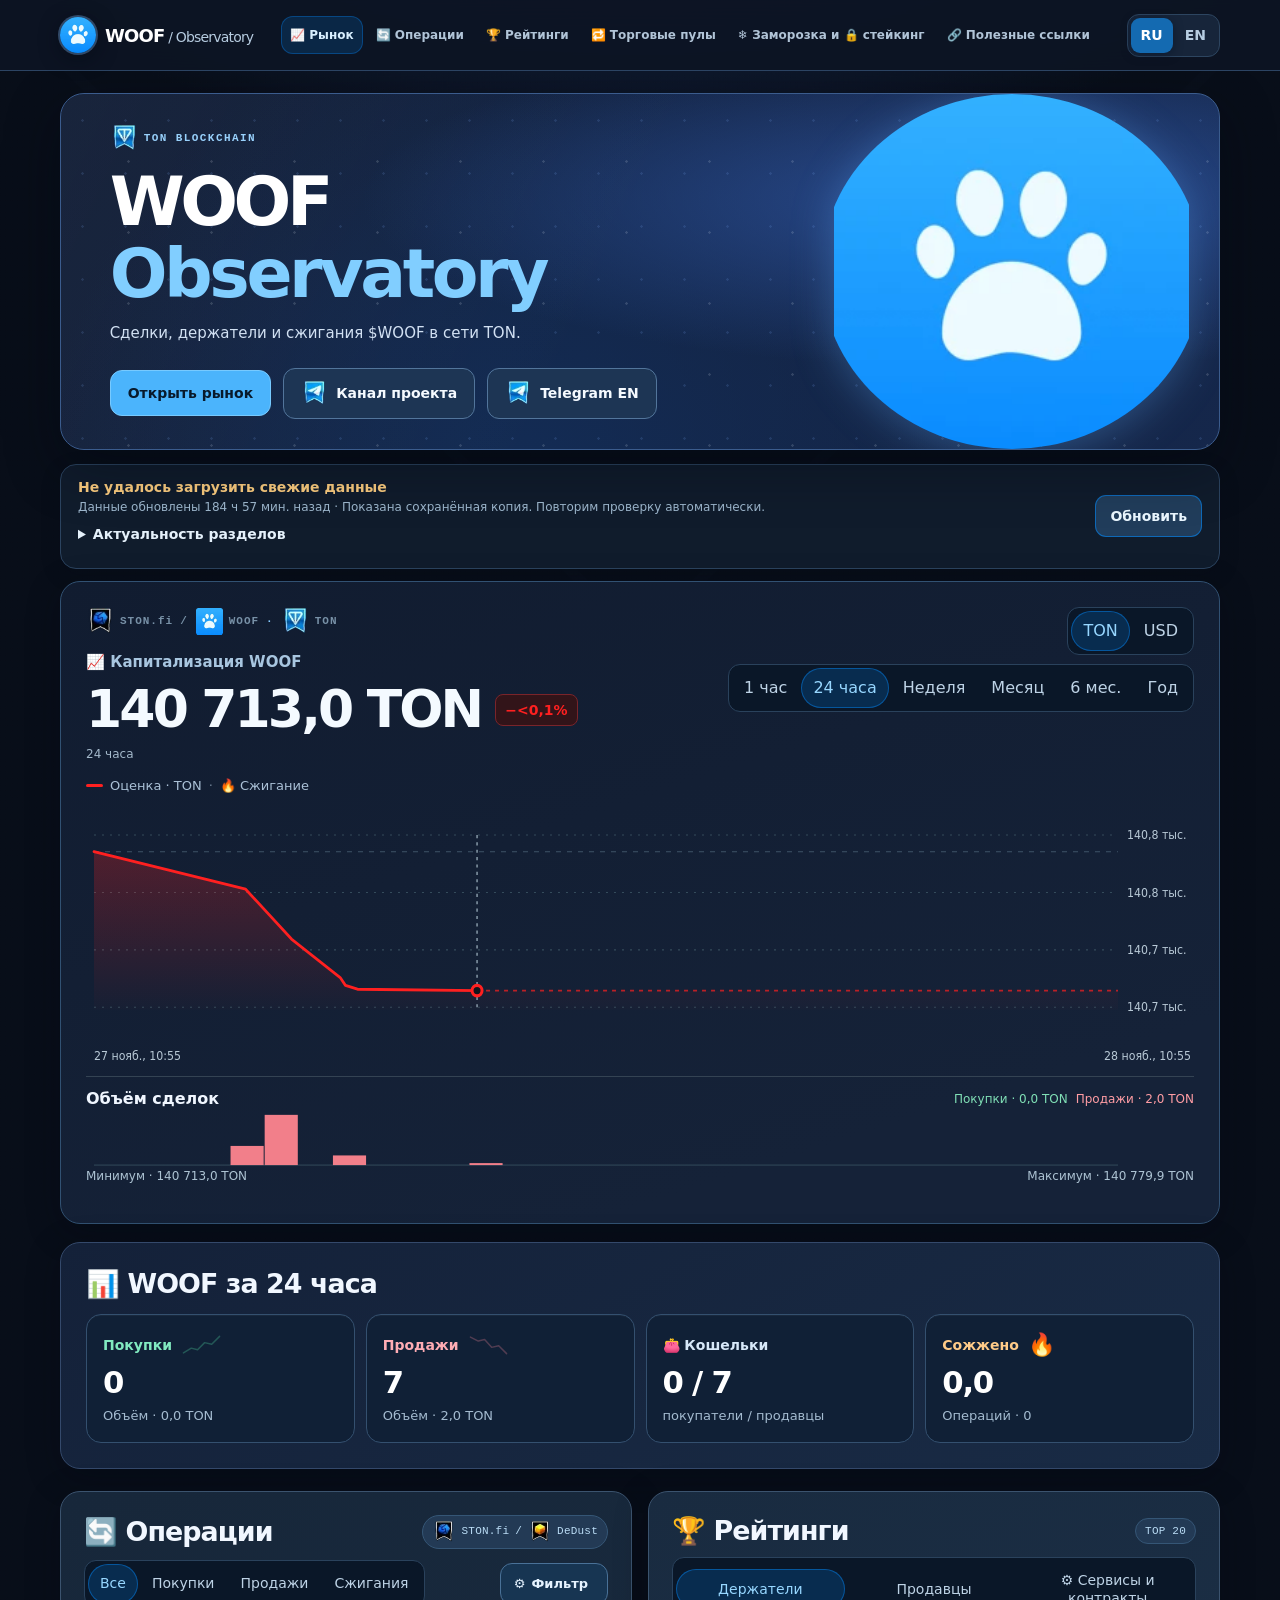
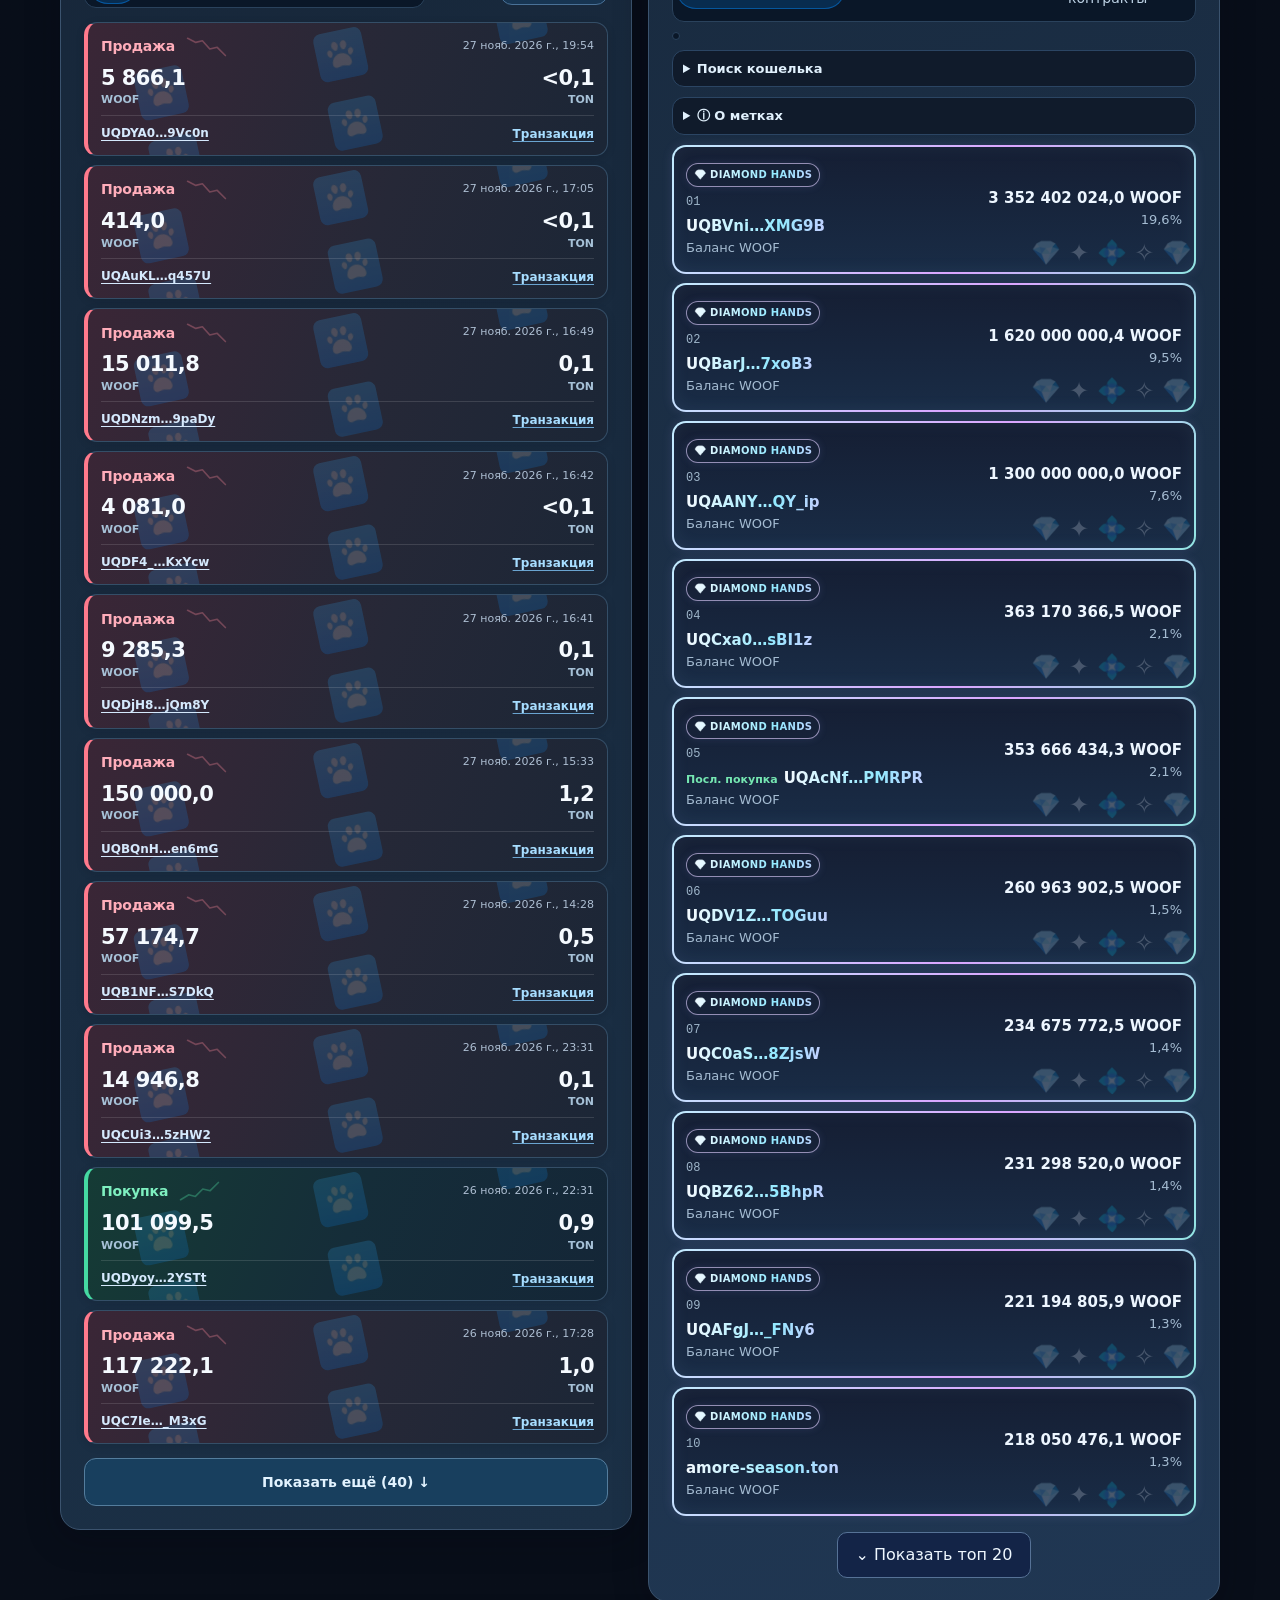
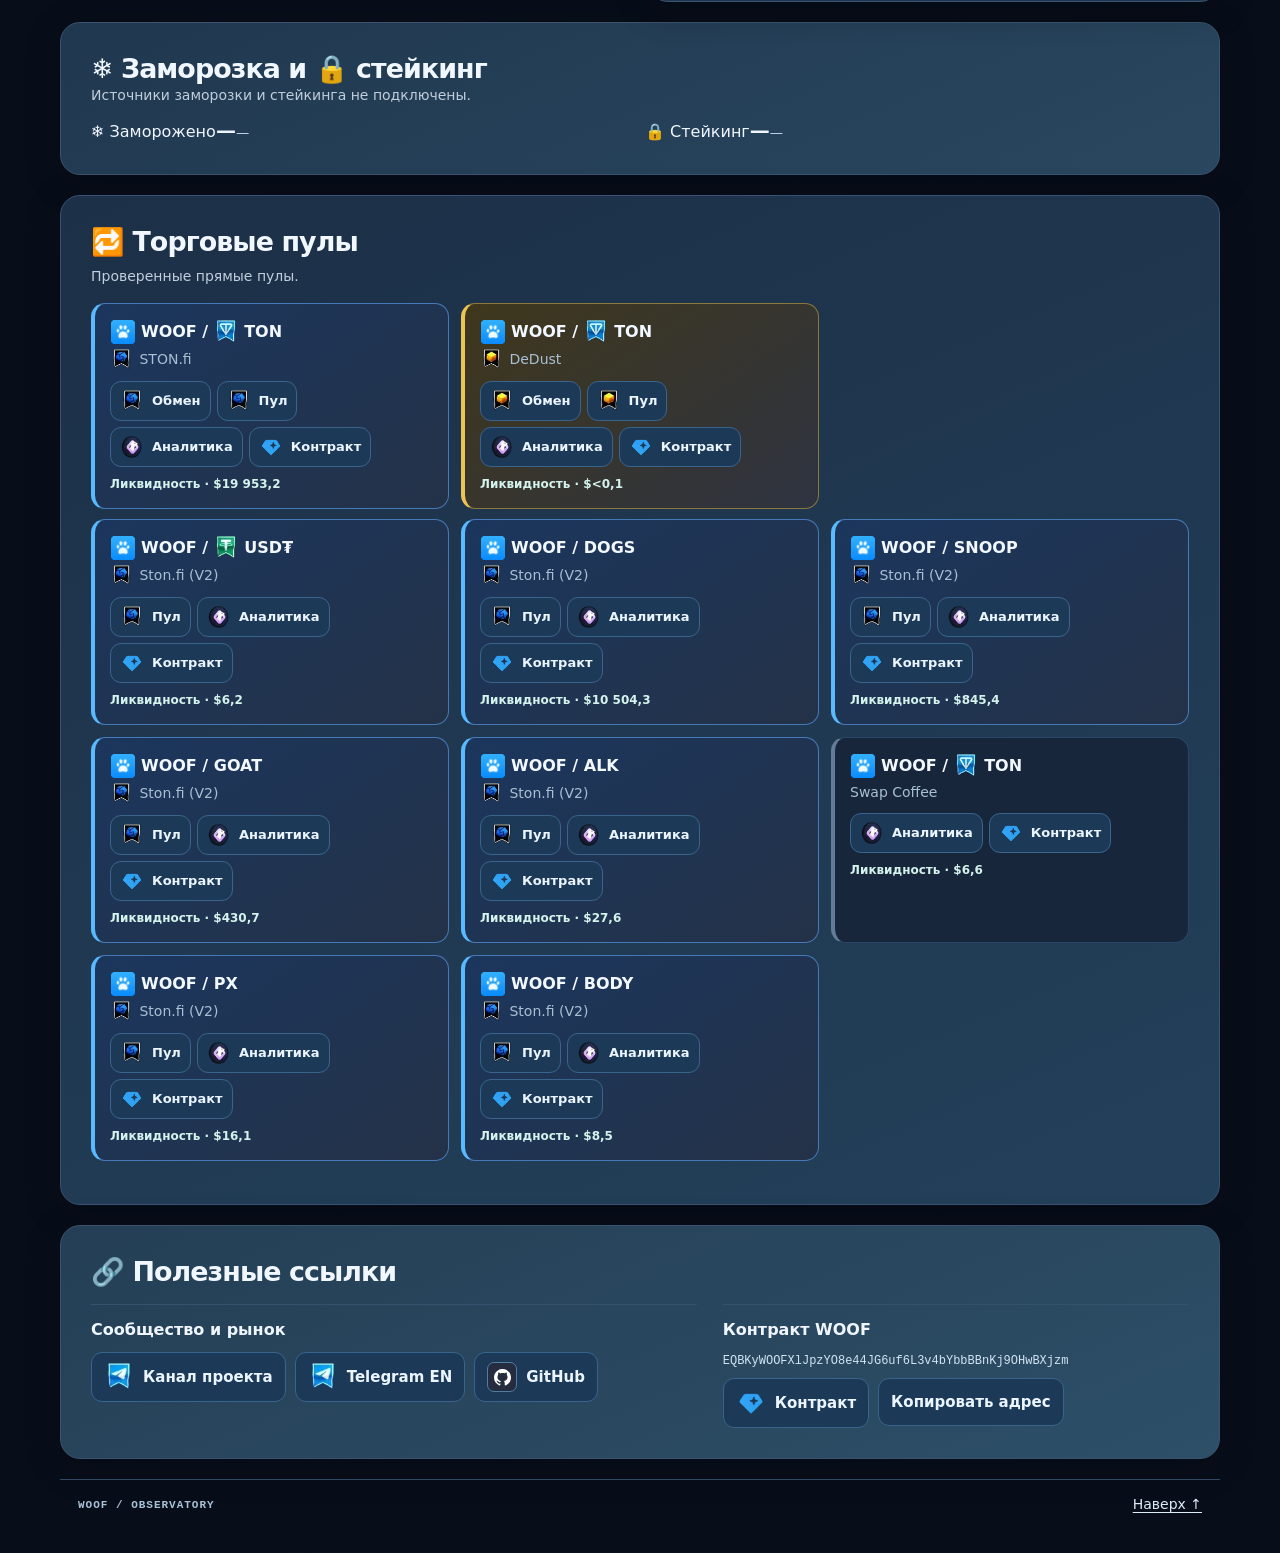
==== commit 89bc2add: "Refresh WOOF snapshot" ====
--- a/index.html
+++ b/index.html
@@ -1145,7 +1145,7 @@
 <section id="links" class="panel resources"><h2 data-t="links"></h2><div class="resourcesGrid"><article><h3 data-t="projectResources"></h3><div class="resourceList"><a href="https://t.me/lostdogscoru" target="_blank" rel="noopener noreferrer" data-t="projectChannel">Канал проекта</a><a href="https://t.me/lostdogscoeng" target="_blank" rel="noopener noreferrer">Telegram EN</a><a href="https://github.com/Freebielife/WOOF">GitHub</a></div></article><article><h3 data-t="contractLabel"></h3><p class="contract" id="contractAddress"></p><div class="resourceList"><a id="contract" data-t="exploreContract"></a><button id="copy"></button></div></article></div></section>
 <footer><span>WOOF / OBSERVATORY</span><a href="#top" data-t="up"></a></footer></main>
 
-<script id="snapshot" type="application/json">{"schema":1,"token":"EQBKyWOOFXlJpzYO8e44JG6uf6L3v4bYbbBBnKj9OHwBXjzm","updated":1795812784,"errors":["burns"],"refreshStatus":{"holders":{"attemptedAt":1795812661,"ok":true,"lastSuccess":1795812661},"burns":{"attemptedAt":1795812661,"ok":false,"error":"HTTPError","lastSuccess":1795465828},"zeroBurns":{"attemptedAt":1795812661,"ok":true,"lastSuccess":1795812661},"trades":{"attemptedAt":1795812661,"ok":true,"lastSuccess":1795812661},"rates":{"attemptedAt":1795812661,"ok":true,"lastSuccess":1795812661},"pools":{"attemptedAt":1795812661,"ok":true,"lastSuccess":1795812661},"identity":{"attemptedAt":1795812661,"ok":true,"lastSuccess":1795812661},"badges":{"attemptedAt":1795812661,"ok":true,"lastSuccess":1795812661},"domains":{"attemptedAt":1795812661,"ok":true,"lastSuccess":1795812661},"fragmentNumbers":{"attemptedAt":1795812661,"ok":true,"lastSuccess":1795812661}},"holders":{"totalSupply":"17123429596.04999996","holderCount":108493,"holders":[{"wallet":"0:559e254b3358fb26853402cedb10cc9434f59f789d924c7e1be239d8610a5730","name":null,"tokenAmount":"3352402024","share":19.5778655507967},{"wallet":"0:5aac93a815c05a2d51688559136fa66ea132ca55880f1df8f66e9037a6907bc6","name":null,"tokenAmount":"1620000000.40132596","share":9.46072158801076},{"wallet":"0:003581cdf96d0e087d864bb593734fd324a08d7d7f385ef11a0fd0cc706e1063","name":null,"tokenAmount":"1300000000","share":7.5919370749179915},{"wallet":"0:22bf722ec5803a64612e9ce819493b8c0736e98f045b5b0d3df96b04fa2a8a28","name":null,"tokenAmount":"1221270945.273722315","share":7.132163206110549},{"wallet":"0:c9959a997e1d4e4383d8db37b86d2101ce78dcf1f1b3904d9888fe572ef0efd4","name":null,"tokenAmount":"864747401.938858794","share":5.050082970168178},{"wallet":"0:b16b409b9a3cca0dac98e2242ed0eb69e0391a4b5610681731889fd8e87d6c04","name":null,"tokenAmount":"363170366.499936763","share":2.120897361494173},{"wallet":"0:1c35f0b5c570a9c1b4b4e462e0109ad25545b9f3596ee90e5798104d4c278f31","name":null,"tokenAmount":"353666434.346139648","share":2.0653948577434673},{"wallet":"0:dc20ce5b35de0ee6c8aa41d28c3ee29df2baa56bb7202374a43d8b1d45bf8cbf","name":null,"tokenAmount":"336522682.5028067","share":1.965276176803011},{"wallet":"0:72d403954b90270af65f49cd0a133695c2052d23a243c099ea20e91b905a5cfc","name":null,"tokenAmount":"336000101","share":1.9622243261216075},{"wallet":"0:d5d59cbe65c71b074382c9eca17e4d92f2325b30b61f21e8335a81847f6ed338","name":null,"tokenAmount":"260963902.54664428","share":1.5240165591993495},{"wallet":"0:b46924007cdb15395d9c2b8a4a77041b21b277c174f1bbdbabf3eeba386d7c66","name":null,"tokenAmount":"234675772.482975557","share":1.3704951520757858},{"wallet":"0:59eb613f767f3de1abb1a6b8fe328224f4eae5f3b2e32ac1ef39a64c8ad4b906","name":null,"tokenAmount":"231298519.961110418","share":1.3507721608203178},{"wallet":"0:05809ef6a417b64d793eb1ca820d3bf5494e2fb7c41c0c998198ea9e8ec93f14","name":null,"tokenAmount":"221194805.870293612","share":1.2917669595892076},{"wallet":"0:1b84c5a8b28c5ea174c98bd4e5c34f4c1233d5bdd25ef63d270ba2baae8d1dd6","name":"amore-season.ton","tokenAmount":"218050476.07671134","share":1.273404225792541},{"wallet":"0:1d476448ebc72ec39c12d80b2dbc3ea290b346d538e902567269813fd7511535","name":null,"tokenAmount":"200619196.251793547","share":1.1716063953571076},{"wallet":"0:4f6747aeaa669bce0d4db3c3aefd397d9def81495c18226be943210308a282cc","name":null,"tokenAmount":"177923085.3","share":1.039062205979128},{"wallet":"0:46ab7bc09cce9a15f0afe291b717fbd9e5d68ff475e4adf7cb5b6343fc0f9bbe","name":null,"tokenAmount":"172973606.763085365","share":1.0101574908976563},{"wallet":"0:6552fa37f9c38f78fe953fb62319e15176ad750fbdce0b9f1c038e428d7ba95c","name":null,"tokenAmount":"169688752.538815824","share":0.9909741012277079},{"wallet":"0:4557f96e5aa74506d5a109e75f5580a29bf4bbc5576e0886b5d9e5d5244113bf","name":null,"tokenAmount":"130049714.894743319","share":0.7594840400707049},{"wallet":"0:e8828b3c7918f790f51eccfdd080206a647e4a4086fb9d40d7e2099ec557bf6a","name":null,"tokenAmount":"120635831.618738609","share":0.704507417407589},{"wallet":"0:e1d6def68c731b0c25a64abd8bdf716f60b367d081af08231d1c54f5c3dfe4c6","name":null,"tokenAmount":"105482067.168744447","share":0.6160101665210622},{"wallet":"0:4bf21804ae45f378407a26b2c478a91ac203f45fe6e58fbfeca8a524d923f9a4","name":null,"tokenAmount":"105332659.484975584","share":0.615137632879768},{"wallet":"0:014a25c008796a407ef9de4081f421ce19e02a81cc8ef75e18a4276c9c4c372b","name":null,"tokenAmount":"102744326.57878797","share":0.6000218939930634},{"wallet":"0:0132b8497fcee07dd5de546ef3c23d45142c715fece71f993e3db43e56a37748","name":null,"tokenAmount":"94649187.780397733","share":0.5527466752468281},{"wallet":"0:d87c851c95f993fecd53907dc7473e4b4e75061c1126c7ed326ede92b2e04458","name":null,"tokenAmount":"90760817.437228734","share":0.5300387806550463},{"wallet":"0:bd2c80ec03d201442825e245b9ea94e4315a61f0b8b7015c0d53c84ddaa4a1d8","name":null,"tokenAmount":"87777046.822402032","share":0.5126137046906204},{"wallet":"0:43f8ec7ffb9c71ccb230830b4904841196febd6939feee065df9a81e1b64b305","name":null,"tokenAmount":"80114141.849182752","share":0.4678627105615766},{"wallet":"0:7f8814f038fdc4c530189edde4d20ab70bc81221857eccc33d2b504dbad44c41","name":null,"tokenAmount":"71979727.577576483","share":0.4203581249528461},{"wallet":"0:9e7940c831a6b83cb3b6536591a872583d2335380f60e76d8da81bf831b77909","name":null,"tokenAmount":"66693882.609906774","share":0.389489046197215},{"wallet":"0:4e2e08679bd633a3d14278787699d0a9feec2a921f31f429f0eef544b0dadeb9","name":null,"tokenAmount":"66666666.807780435","share":0.38933010723014844},{"wallet":"0:fdf5dbb19d3d40645b44d3beb71889eb3d0eb75fdcca873c6d938595168faef5","name":null,"tokenAmount":"64287489.154395858","share":0.3754358248958817},{"wallet":"0:08e478b9a705b2bc6adca9018d5a055c4fc363f22a81d2f8583d570ad02096c6","name":"d1234567890.ton","tokenAmount":"62724033.378540135","share":0.36630531884225576},{"wallet":"0:44971dc85f51b609a166959f4bb41d822b50a73d40adff4315515fb5e149edc5","name":"altcoinking.ton","tokenAmount":"52800020.386978487","share":0.3083495633325598},{"wallet":"0:52d8ec74db0da252239bd2c22a3c0456378145649f65851a9d70c4880210c2a5","name":null,"tokenAmount":"51871520.684494067","share":0.3029271700130661},{"wallet":"0:ab872e40aadc7c2c4900488f814db61cf0ea687db017a2dcfe2e6dcacbdf9446","name":null,"tokenAmount":"51153000","share":0.2987310439948308},{"wallet":"0:fbad245b2993d39e4b70b83b84814ad612329c794d78b8476d6205f3c48a87e8","name":null,"tokenAmount":"45648415","share":0.2665845340382635},{"wallet":"0:f9e2626253ed7f94763670013f4d7dae20979b36eaf6c570559f84f3255e700b","name":null,"tokenAmount":"45388143.05805048","share":0.2650645584954578},{"wallet":"0:5475ede6ec2c10a245eb9c65d743ebd7d354d00abd47b4fa11d6bc3269e86966","name":null,"tokenAmount":"42660491.093293914","share":0.24913520305029754},{"wallet":"0:f4a2d9aed3158965e9a71b5ab4fa55b75096f3755794cad125fdafbe0af9cc03","name":null,"tokenAmount":"40228819.87748304","share":0.2349343608523549},{"wallet":"0:7d5bde09cc3cb48e0674932e3f53a84e3712c0c178baf4eef054b416538d1d4b","name":null,"tokenAmount":"36956816.654754841","share":0.2158260204093692},{"wallet":"0:2b2c297387fa6d9b8c1ae4a1913dce38f5428138219372b87c6478fcaddd5c32","name":null,"tokenAmount":"36309924.625759606","share":0.2120482022721401},{"wallet":"0:7cb97958f9c4c823600dc32e409559be477263bff5511e804b425a8554466639","name":null,"tokenAmount":"33851509.433145557","share":0.1976911765441799},{"wallet":"0:8a99239c7d5ba02035437ed58679f323aac76ae70b7dd854c1835c7ab99db65c","name":null,"tokenAmount":"33587682.415961215","share":0.19615043953408234},{"wallet":"0:6c47494658a9e5710c284a32aae03524614dda3637c0ecc1960446b32acad863","name":null,"tokenAmount":"33200800.32747788","share":0.19389106686394517},{"wallet":"0:84cc6cf5b32a0b1d66150e538b246c25942ec609885073edfba8a2f5d5f4a438","name":"ruslanvolik.ton","tokenAmount":"33198860.439560847","share":0.19387973801240785},{"wallet":"0:6c1614df371df36ce6a9c6998c1aabd0e3fc0e164f6e06e638143251fc8914f0","name":null,"tokenAmount":"31851113.404738988","share":0.18600896056527333},{"wallet":"0:b781095738b7a47d42b35b204c8318000a9467ac2ccef734287713f35c1ba641","name":null,"tokenAmount":"29948258.600749164","share":0.174896380615584},{"wallet":"0:620f39a847cb9f62084d769224e8f89c81e71683f176a1cd76dbd376f7c9a073","name":null,"tokenAmount":"27748054.81557736","share":0.16204729700864498},{"wallet":"0:bbd055aa2645211dec2f20e3a0221eda876968909cf919e99f64282c9ba18070","name":null,"tokenAmount":"27537916.441869688","share":0.16082009907771094},{"wallet":"0:50eee44d8f342221e51bc1c4bf4cdacb3d585d586cd758825ea4fd7e9b5a1baa","name":null,"tokenAmount":"26854985.982852722","share":0.1568318182535558},{"wallet":"0:1060a87451a8afa8db693270db6ec93dbf8e7fa2c45c7caccf7f36a1282ff384","name":null,"tokenAmount":"26500000.000031374","share":0.15475871729658844},{"wallet":"0:248bde287b64cf9389ac4da6ba8ce37c13cd8417ab360128da82319ec92f74af","name":null,"tokenAmount":"23781242.29426963","share":0.13888130389344108},{"wallet":"0:5f06d9ef2c63a87f5a8aba86d36d5c5b9165ee5b8b5c4cac762bc486104f77ee","name":null,"tokenAmount":"23677464.701364133","share":0.13827524777411415},{"wallet":"0:b0a951c0a715adfece6fba35434bf3b1d377b2d784b5a12f51c925187a43719d","name":null,"tokenAmount":"23261662.659227722","share":0.13584698397448183},{"wallet":"0:0137d4e7d9095fea6920f8adbb713a3fbaafaaaad5274d860b88f0ecb73d267a","name":null,"tokenAmount":"22816925.48295716","share":0.13324974039207965},{"wallet":"0:1816e15561f00115a8ab104d554debc1865bbde172d0228f291d7064f87965e1","name":null,"tokenAmount":"22589698.6743538","share":0.13192274682850186},{"wallet":"0:3f96f1826e32256d3620f0f46a8a4795e69a68317d6b2be170f4a0ee47e30bfe","name":null,"tokenAmount":"21507760.852642641","share":0.1256042823197288},{"wallet":"0:c8088014abc58ec085a8e937bb4ccf0c6eb8eb07373c1767c965d0f4152ff21f","name":"ricardomilos.ton","tokenAmount":"21502762.857234844","share":0.1255750942684698},{"wallet":"0:b0459b2ad9ba099f3ccd2557f072aada30f679b177d6b9d801748ed8c9d038cc","name":null,"tokenAmount":"21385690.093909369","share":0.12489139499742843},{"wallet":"0:16d49b15b66ae04d9579ce6107048bf643ad200b5e916603cb46672523aef7e5","name":null,"tokenAmount":"21096362.977586019","share":0.12320173864266354},{"wallet":"0:29ebbf716ed36e259289896a62240d9b77a216f68de4a208c2bbf079ef11c4b7","name":null,"tokenAmount":"21000000","share":0.12263898351790602},{"wallet":"0:32c1af2395bfab0e4aa58f3c65e294c8e4dbf3251a0a515dc023273aa300b946","name":null,"tokenAmount":"20606059.130416469","share":0.12033838790781629},{"wallet":"0:94f9c09619455919ef5ea7dc6b6bde354f0916b6c2e3d8a574b6aba0647f0a90","name":null,"tokenAmount":"20000000","share":0.11679903192181525},{"wallet":"0:c6ad1f60098d2bfb71b210fe93fa97577db9f61b6b6c0fe6b7ee87e603ba49ba","name":null,"tokenAmount":"19867540.297309258","share":0.11602547366966874},{"wallet":"0:73c8e62654e7b8aa8fdd0ff2c50c4fc98ce018efa1a1cd1e0df11943cca09e3c","name":null,"tokenAmount":"19500008","share":0.11387910284338264},{"wallet":"0:9530d17fbd23ba896594b2e07b3d0172cd9ab0026cdc3f801bbb8f96ecb23887","name":null,"tokenAmount":"18795778.058034189","share":0.1097664340697845},{"wallet":"0:8d2afa09ad81b018547f8e187059216608160317a0f35d040f2d975daf508c03","name":null,"tokenAmount":"18215675.816738645","share":0.10637866505983476},{"wallet":"0:a4bb646df9a53bfc088d1beecbcfaeabb9acb05c31575062fc91b27c51a105c1","name":null,"tokenAmount":"18140410.320215242","share":0.10593911820328235},{"wallet":"0:1f59b9c05e5ac7d23b5fdcc2a9c71818a7db66355d4a58d16668a4ebac164d41","name":null,"tokenAmount":"18088636.36363636","share":0.10563676080292357},{"wallet":"0:ad83c704a52ea2f6ae637ce138f1450e1acef1bb4a977637c9d52d0d265b0bae","name":null,"tokenAmount":"17180323.106869139","share":0.10033225534931543},{"wallet":"0:d6ab4c5bc20f29ece183e4b1f262ce23f2adc36c9b69d427fc55b3938441ac63","name":null,"tokenAmount":"16472203.862577134","share":0.09619687323838975},{"wallet":"0:34c3bacefa17b58de3dee0f4a35d7fd0f3ba80aeabb71b997e233434147e9c3b","name":null,"tokenAmount":"15824619.063934302","share":0.09241500935995144},{"wallet":"0:c294859d744e38a218dc6c9e3f6abde36915c37dfa26ea32963a5ac722b712d0","name":null,"tokenAmount":"15647770.909735659","share":0.09138222469957337},{"wallet":"0:4ecd0ce25e660a805d6507013b0921125a7afc862b943b396fbaf23fb2d4eb38","name":null,"tokenAmount":"15015317.883953484","share":0.08768872964220432},{"wallet":"0:f95ae543bdb1c18801472f80586a89c53fa41c27cc468027b8125941634f1e6d","name":null,"tokenAmount":"15007765","share":0.08764462116550509},{"wallet":"0:e9b7a3ef38552bd429cd54b7fb0bb3630395bb739f3dc472aa11a9f98f999ebe","name":"rlyden.ton","tokenAmount":"14874650.641954862","share":0.08686723975777678},{"wallet":"0:abb190455def28ce696a6cd5daf28a842dd9db16e1cd3f388cbdb200bc906dc6","name":null,"tokenAmount":"14050011.219938135","share":0.08205138544897084},{"wallet":"0:1ed425e649af9323322d3a9eaf64a7779ac1abc1e5984718e451918d50bde74b","name":null,"tokenAmount":"13682926.052412555","share":0.07990762583897858},{"wallet":"0:2df80002357480dd6e5601415a28801666499d42941373a570854aa3c143fd6d","name":"vibecoded.ton","tokenAmount":"13447909.835925784","share":0.07853514251039945},{"wallet":"0:4b00d13f14b6e235136b3d4bfecbb22e06b806e7b02d0144a42eb5e3e856f7da","name":null,"tokenAmount":"13216634.337309735","share":0.07718450479311996},{"wallet":"0:4d00520c17d4e79196ae6e24527cb17d4c8be6b3dbe2ede85a7b2b89a74d0b54","name":null,"tokenAmount":"13202832.178714425","share":0.07710390085500178},{"wallet":"0:9c078081b26f6a7292701a59c53d8f75d20ee40c85d1100947fd18aa178768cf","name":null,"tokenAmount":"13005493.68146875","share":0.07595145358304176},{"wallet":"0:17c6a11ead51b3f124f799cfb5879e584015686d24e76f8605b1550a1ca4c457","name":null,"tokenAmount":"13000000.657412777","share":0.07591937458843871},{"wallet":"0:9477c2e235f3159089a1827cf73c9852fa47500cbe6bd2f71f218949911d37d5","name":null,"tokenAmount":"12902281.909551259","share":0.07534870183089684},{"wallet":"0:768f0bc63fe877af2214a4cf6bb60a91e4764977a8eb4f9dccf493b83c7f1e4b","name":null,"tokenAmount":"12665316.607173037","share":0.07396483593505503},{"wallet":"0:effa0d7093ee23997f84e80d69c6d6a7671d212590040112aa9a0bd119a59e76","name":null,"tokenAmount":"12368409.604041725","share":0.07223091340822779},{"wallet":"0:0ce95825eb76b7ace8c797d8d6053fd0d08073a21e4abb33bc4cb48c21296c72","name":null,"tokenAmount":"12269876.031858111","share":0.07165548211608556},{"wallet":"0:3482db73458c0ee5c42013f272a424b487f5589385742166955900b80f221df0","name":"evgeniydct.ton","tokenAmount":"12163839.203225961","share":0.07103623216947084},{"wallet":"0:ee98c71fc25876c09a642d0d561993c0536b3bfc6713ef41fb3bffd9ded66469","name":null,"tokenAmount":"12117163.804292178","share":0.07076365009896932},{"wallet":"0:420db8c466b16a9e28f55f28e2c362316ee7244678a3e2663bc76e585a26628c","name":null,"tokenAmount":"12049451.033628764","share":0.07036821079585778},{"wallet":"0:c6faad4b365a64ac1605bae18a4f89f6c5254d1b3af7acb80d080df5c3dcfa14","name":null,"tokenAmount":"11998682.399186538","share":0.07007172442811556},{"wallet":"0:79c007ebcbf44d9e6155599cf583c7620bbb8f90bab6684ff399c1268eeb5f4c","name":null,"tokenAmount":"11986483.216808061","share":0.07000048179351337},{"wallet":"0:bcd9453081afcd0a0f3925b640805ea297b846713e25cb507393647a5a714031","name":null,"tokenAmount":"11978187.7192302","share":0.06995203648919318},{"wallet":"0:644af0ab088b40c87630b2bc9bf83889a92bb727993a22bcea8c73f3f0069bee","name":null,"tokenAmount":"11175676.201719907","share":0.06526540807162773},{"wallet":"0:1dd4d4478ef30cc544af1b3f2d2d4dabc02038dda4eb109557e64293d267eded","name":null,"tokenAmount":"11158105","share":0.06516279310409832},{"wallet":"0:5dacc3199dbef6ec8e8e83fa62bfd2e148ade5c4cb78e517ef871425cf39010f","name":null,"tokenAmount":"11122447.198254392","share":0.06495455326788097},{"wallet":"0:9bd07f003e8f47c89c7b640455135654509e8d67700e9c8e989c3511b5dcb2ad","name":null,"tokenAmount":"11027731.253232379","share":0.06440141673357441},{"wallet":"0:4e7658d7bf85ffa8f50016f9e5ea567e5a64706074f5539c564d73b44f5fce7b","name":null,"tokenAmount":"10966908.478073978","share":0.06404621467070945},{"wallet":"0:e1cb8b6c9ac8d5da17aec143ef980cd34628510ac3159a7377ed9895b4cfa894","name":null,"tokenAmount":"10565252.79788033","share":0.06170056494008363},{"wallet":"0:da5730d6b2d8f2c4801ce7671fb0cc3e32d6c0d9496c60086b30b4fc3f13b89d","name":null,"tokenAmount":"10548573.410850208","share":0.061603158127175255}],"asOf":1795812661},"engineVersion":"1.3.0","methodology":{"valuation":"last observed swap in primary_pool times CURRENT total supply; not circulating market cap","primary_pool":"EQBLj-WT9pKhDCBx9EQHLZyPbq2flKspXDl6BPc9GzfIU4Jh","sellers":"sum of successful supported native TON swap sales; service roles excluded","holders":"balances excluding known services and identified contracts; unclassified accounts may remain until verified","burns":"accepted burn notifications and zero-address transfers shown as distinct evidence","usd":"historical TON/USD rate from CoinGecko","history":"incremental confirmed swaps; missing intervals remain partial"},"serviceRegistry":{"asOf":1795812661,"source":"https://github.com/tonkeeper/ton-assets/blob/main/accounts.json","sha256":"4286bd47e11399901a7d713c9e98a5dba17300d76fe272f4f5d46110a84f4e2e","entries":{"0:ad8afecfacc248996885d8be6824280f9f3a7e54c2f6080b7971b9f556c280c4":"Crypto Bot","0:dddcd3cdad60af4c0d69389f567ad51d0c263fa4968d655ab424c69aadaf9322":"Wallet Bot 1","0:436a76c2794a88e3fbfec6b9c0374fc8db046f10868b835420d9937973a665d4":"Wallet Bot 2","0:6e814e6450e8c578067bb656298fb4d01397dd15018d7f34dc369eaba4c2111c":"Wallet Bot 3","0:5f00decb7da51881764dc3959cec60609045f6ca1b89e646bde49d492705d77f":"OKX 1","0:f15db2c62cd86aff0860d39c491fc73a31395fafeb5945e644498562260c782e":"OKX 2","0:e7e86da08742ed933434ffeb8f08a63c7e100ee842e25f599a9cbf0891574a6c":"OKX 3","0:0338def34b84c6ee9134a04ab1601450be446340a37ae259de57cb37bdb590cd":"OKX 4","0:a30a49ec725e9f57244b66af4c2da7ab76004b4fce80d3a34b1cd0c37762abce":"OKX 5","0:24da1e7b8da901e5b3dd0f98c397feb6e5a5ea483195a8b6bd0682cf2c5327ae":"OKX 6","0:7f2e84c723d8b6b6b1aacf810c8c26ab23c22022b464b87104b2d3065b0ea70b":"OKX 7","0:854ec4521efd52ad43bcf1988e4c44ebdf9a26ad18fa51abfdb685fc3b348a5c":"OKX 8","0:f9bdc0de461c1a2e002fada9550bbb095c8f9f73668d70c517a9cc7e050f8e5a":"OKX 9","0:9b9b739de2527ae72d21083f5198d710c7288453b4733e57ecadb2e189ac829c":"OKX 10","0:b31535e934db05bbc220267467903c8108bdabcbc2a06588838b726ddf589ef0":"FTX","0:57eb74407604a19f7e04005315ef70aeb7b675e6551977586756f6baf12125ee":"MEXC 1","0:1c7bd690f4f93de8b93db5790129dab65926c6e1fc9b57380089db5529516630":"MEXC 2","0:d887d0e2d1c4fc4126e71c970d33ab1896940000eae703bb1ab6cecc830777e3":"MEXC 3","0:7994848c1fcbcbc57a6a5a987b66eb424b8b54e10759b6b514a66b600c2b0eef":"EXMO","0:8d195793baad9a08c46dc353aebe999341dabd07721b9725f19e18abc3d10d92":"EXMO Cold Storage 1","0:26ab8ae763a3a7c3067d882b7b01cd5d37254cb8768f57b6a47c00028effc7b8":"EXMO Cold Storage 2","0:0130c77346e9ed82df677d107ad6a775c11f9c18f6a05c0dd17906b355850dad":"EXMO Deposit","0:342a359e38357c083968129fddddf049ef5c47315bfbef27505a356bf9f02d65":"CoinEx","0:555f3053e257130374bb831ae0e219e5e5f9ec0ca8f8a0d133369d3d690c64c2":"Huobi Deposit","0:85af78e8d035e920117cda654615cdf371d464480b629e110d3c5310d85ab362":"Huobi","0:80d4123841167ca989ac912443cc99a4b9c1a87584536427ff6fd85c92395ae9":"Kucoin 1","0:b37e57033db21d10b950e6143b658c10c3bf425bd193025960aef7f22dbcf4fc":"Kucoin 2","0:07ce60b7e5f255a88c3707f3fbc79e2cf924ed6b4b7d09c6324f0ba2338a48fa":"Kucoin 3","0:a14b1f452385b2bb984ad2c4441e1d23cae071fdfc096dfba53ebba3b6ff1d10":"lbank.info","0:75726a716f747e60b0371cb0d5d35471e8e1e931003fecc3a0961a8bd82c09c7":"xRocket Bot Cold Storage (Old)","0:c1dc654b598ab84cda4f12372efed8907cedf0901865a58649087373e01b1c24":"xRocket Bot (Old)","0:45614fee399c43d77bb597558791831bc0ee31754cbb2b5b1fbf5a3488ed9940":"xRocket Bot Cold Storage","0:011a8f0a0b36b779af033473274966666d1cd6fb4e77df679375fbd6f970d012":"xRocket Bot","0:c3f1da8ecda8f8cd42bace224ea3f1b6971eaa7f54c492d4d190527b4f573f7c":"Bybit 1","0:4a1f3ebcc66bdcefa90245bdf541a50ada1c688a487534b1587abffd93038834":"Bybit 2","0:cd525c15904d7b4027eae08b318624260f371ce8c9f4fcca0cdb7b583854107c":"Bybit 3","0:ae62a192da96e266161a702cc9f6de91c0c3441f17ceba51bc442dfb2031a30a":"Bybit 4","0:e3ce05c4da977132c24a3b102da8b5fbf2ea9173337b49de346e4a4b057f7579":"Bybit 5","0:e33ef85d174eb457c072d1ee10215b69ab9b64192f7421302ab1c8e26b7ad4bd":"Bybit 6","0:7f97f36dda3f7dedc9e12f8c09c4f89e7fbc17527ab3f67de4c3b155297a56e4":"Bybit 7","0:7d133d4e425c8e00de015513a44e66e6d163b21e71720aec7579965e5de28c55":"Bybit 8","0:f2dc1860686cd658987e2bed8216532d8c004460dadea907cc7d4ad7236c496b":"Bybit 9","0:4a1c20bc9a6f9294f75f1c87a7f383a8b73a483a2e6dcb3630ddbe78b3ccad00":"Bybit 10","0:008bb088e81e38d583826901093567027cc1575ec744ac354fa4eeec302d166d":"bit.com","0:1882478daef1b7ed200cbbdc201bd4ed0b24c2e5f1a4c7c15aeb7e3b1a759193":"Coinone Deposit","0:a4d2072b1edc1355fc7fbee0095beec7889a2d3cfaa9edcf2ce9e128631abbd6":"Coinone Withdrawal","0:f3f4ed0913ab555d023745058f1a6c55a49d4876593cb9bdab1f780a99b185bc":"Paribu","0:f9873509de5a2f97f7b2805f5f7aafab447f43c91e751cc8efabc6d2ea09d78a":"BingX","0:b496b8f73b469ff06a2d89e62c4d70a103fc228c821537b49dff092060bc281f":"Gate.io","0:60ff0b28e2b3839bef250a81be9f2e78a6265b980ec5d24df4e44bbff2c3fb25":"TIDEX","0:23eef28b6da5a368d6c0b8028fd5ed47c26758676bc9db1b5653caaadc969f91":"CWallet","0:00ffafa9fb3d4f837824436d19953c792be6632af73a9b82c4dc69ca07195087":"Matrixport","0:b58c73481f25a280f9705ab3424be850614d823256263ecfa049fa9fb917720d":"QMall","0:00b402b789e5626e1c61b50c5dbe2024426e92f16c0c2fb735396df96046b5fa":"BIT","0:2c54797319837b4c6d014fc991c1a8d4294dfd4d6cec4937e370f1f27db0423f":"Bitforex","0:6a5a76a1538cf9596590ec3708470649c342624bf92e63a6a7a15254ededa904":"Bitfinex","0:59b065c5d66261a5317660e96eee476aa6a11b749bdcbe8c0d1f3dbf24200d1c":"OMPFinex","0:3cd5ad54b190a71caab984b0f210e3742c7f2147b7e9073377d7c6b470017362":"Bitrue","0:6c53cd87cc0d33486db42c1c7fc03dfaeb2f7b815afc368ab1aee567edda3f72":"Coinspot","0:9a582c23266b8ea47eb71118a3c040d42b230b2266fecffe2d3cd390c0922c35":"BigOne","0:dd528505af15c6e5206bdd8f6c9a3b541f80ca98ae8a5066ab3ff8de1ff5e678":"Farhad Exchange","0:2b6f3cda567c385f0645486f3c665a451f56b2969d1be57d86eb77c6077a81d1":"BitTime","0:cdf7f0d7c09036f064272e3c429ed570be49ef29eb3a735b64bbc17915073732":"Bitget","0:e9c0a24ffaa6aa4f228890e71ae9550bfc53a6c57e643bc31c240e18727ac1ce":"Bitget2","0:336502faf83ef5b532d315ba71450b661c90e83fce64d8bc1fd2bf642f3555d9":"Bitget3","0:b308c7f9b4f596f6250175885972549871b05c70ed3619fd5a939401eea972e4":"Bitget4","0:e2d1df206b372db1f3b890e60d185b67aa0c9f1b6b6ff60a05091c8c01b40ac4":"Bitget5","0:7a0dc94da9f48b968dfb87be38d4fab7286288db7a04d3081feee177376d9089":"Bitget6","0:8785ef5ebb0fd24c6911d10f43c00961e9748fa54297a1ac517e3c5fe76bb0be":"Bitget7","0:213b6804c2082135a4a803da8e3b30cfed51aee9af2ad2100334b7f4711d3bcc":"Bitget8","0:573dfe99490a041703e977e4724135c5b8bea0bea67839612247451ca9d5c4cb":"Bitget9","0:de2519a527de7e1d4c1028bdb74e022b28a6e370e4fec3fc27d8d971308f99bb":"Bitget10","0:06476e580e250d0abec5c365a711833483c581d57b908be37d56bdb0e338c312":"Bitget11","0:c9959a997e1d4e4383d8db37b86d2101ce78dcf1f1b3904d9888fe572ef0efd4":"Bitget12","0:c07e51e5b694937758f45f4003071c84f4c4a68bdb168a22c3d6c8b89cd6186f":"Bitget13","0:1797a5c4c50a2b312ce9927ff6f12efd3b0b58ff311445118c2d2e64312b5d79":"Bitget14","0:6083005b354ab1c4785aa8ce8293ee5c9c182e9248f27e9c9074f35c16342083":"Bitget15","0:f99b14600ae44d2f12b178e8c6eabd78892ae82c5e45b6898f9deb7eb203f9c4":"Binance","0:8e91b50381c36dd42accdb51f5cb5d96848568b4924f8079b1a5ae7e10f43eda":"Binance Hot Wallet","0:ca1d9edeef40b3a9dbd9082f3767859547c3ce0bf641d09d58e33a3cf06fb309":"Binance Hot Wallet","0:a2faca7adfebd5c5970108d1f79065cef32b0c143fb13489066b684cdd7ee95c":"BitMart","0:5d5a830e48214791f4ab5352900c624d3bff3c5efd630196b180158eb789990f":"Nobitex","0:cad898b200a0934ee416c2039bbf3f5d7f1a323172875b3c19d378a6f540f7b1":"Nobitex","0:4532d5bcdfb05d3275cbf255bc91c3635cd48d63b719441581c5542a4750fdf5":"Nobitex","0:a32d52ced80a23fe4fe90ba94593ef686de03f9fbdaa069e642826a95234b982":"Nobitex","0:fac8ffcb6f89572a1232d59e91c65909ae408663fd2ceaecd35f35b5e9d670f4":"Bitpin1","0:c14ce5d772539be26fde315a505a1e0514104e76eef776f0b845e57df0557ddb":"Bitpin2","0:dd36441bf4aa8a6a6ecfd763efde1eb82dd86bdcfb1456b45ff4b73f87657184":"Bitpin3","0:402f5d4f4f8bea7b0bd511b9d3771834c1a22bbbbc8a326035eb07aa24f5c9f9":"Crypto.com","0:ca6e8f2a3dfc875b8673d8677f3818c4b8c02d1aa481a86a0c61bd09f8269f1d":"Foxbit","0:60def37fb0e6f41b18a73c2496d96b25442344864ca0ed97189a6f37e2439c56":"Richamster","0:97ad93444915089e812238ff10abe9066d0b03ea3dba2a8630fb9c9f88aa455c":"Wallet in Telegram","0:1f5806c73d03bbc96eb7eebf16067f1f2e8e270cfa16d57001aa9eaf7456f008":"Wallet in Telegram","0:1b44ec553616b0e4551037038834bdf0bdaa1f0440e10f3331d9841585612a68":"Wallet in Telegram","0:cf06c94efdae26faaa1d85092fc4daee78eba09e69c36dac051c1d8ffde35f40":"Wallet in Telegram","0:91887059ba56a03790b0696d7a402ac0691dff62fcd398e813f97d3b2736fa58":"Wallet in Telegram","0:6db0f022632b6269f0d4dbf8ea60a8448bbc2bcfc6812e31af8cc6405c268af7":"Wallet in Telegram","0:dd6ff02c59634745529b99a8d5beeea9f6c38a9188e6a7e96a424e3820c8ac0a":"Wallet in Telegram","0:023895aef955024920a291c6f3715e291df1b3dd254eafa8b09e21a2d58d5897":"Wallet in Telegram","0:f5066318091a8cfb530ec732104ce38f7783d92a6679ffcc0ce0960b0e94c7d0":"Wallet in Telegram","0:0c5684355f5410a923fb7dd59314905dc7ff157b28c9130671c7a4f17007e898":"Wallet in Telegram","0:23fe558cdf44249381aef36472e64a5072a24ba97fb61b2f5791da6013aec92d":"Wallet in Telegram","0:b7be71ac1b40e436db36721d9c20e82d44e78fc1e86a8ad15e00b1cc16831dcf":"Wallet in Telegram","0:55b7223f04dd1f2e1b3f28e4ad628fe6cab60004f280fb0a58cd27fc590b2eac":"Wallet in Telegram","0:659dbf460831a72795c4a9a9872fb4a3e7fd302783068dae53e8f2a5c150084a":"Flipster Deposit","0:d0a6eb95408e95ce97b0ca597fc523ff4809523635e8f519e00fdcbdf42f0c54":"Flipster Withdrawal","0:ec85cfc7fd1009362e421b5a0141f510d6540107ab73e7829fda1ef9e97a75e3":"CryptoBot","0:817438e5b0e6eb113ab74d73fc95f7ec19247dbe6ee27a42c3d0164d614c3ca1":"Ourbit","0:66a1e72196d64d6faf48fa4b2ea861f67b0484d2d14a59caf701d8c286ce44e5":"OKX 11","0:419712bc541c4489d6f1c38a105722d293b8847fd54f2717ad69142911b8be5c":"Bitfinex 2","0:6c25b5f2fe5ef1a6a1978f611f61a50883fd50a0822b19176445fca931823263":"OKX 12","0:14de4b02647941779108b7b99be85596260ccde813351000055d744dd8aba04c":"CoinEx"}},"identity":{"byWallet":{"0:c9959a997e1d4e4383d8db37b86d2101ce78dcf1f1b3904d9888fe572ef0efd4":{"role":"Bitget12","serviceCategory":"custody","checked":1795465828,"domain":null,"linkedDigits":[],"activated":1722422107,"roleRegistry":true,"roleSource":"https://github.com/tonkeeper/ton-assets/blob/main/accounts.json","roleChecked":1795812661},"0:559e254b3358fb26853402cedb10cc9434f59f789d924c7e1be239d8610a5730":{"checked":1795465828,"domain":null,"linkedDigits":[],"role":null,"activated":1790397639},"0:5aac93a815c05a2d51688559136fa66ea132ca55880f1df8f66e9037a6907bc6":{"checked":1795465828,"domain":null,"linkedDigits":[],"role":null,"activated":null},"0:003581cdf96d0e087d864bb593734fd324a08d7d7f385ef11a0fd0cc706e1063":{"checked":1795465828,"domain":null,"linkedDigits":[],"role":null,"activated":1736866182},"0:22bf722ec5803a64612e9ce819493b8c0736e98f045b5b0d3df96b04fa2a8a28":{"checked":1795465828,"domain":null,"linkedDigits":[],"role":"STON.fi Router V2","activated":null,"serviceCategory":"router","roleSource":"https://tonapi.io/v2/accounts/0:22bf722ec5803a64612e9ce819493b8c0736e98f045b5b0d3df96b04fa2a8a28"},"0:5c5e4979689e00dc9e6567b321721fcce0ce78e55110220333a9b2876177ac2a":{},"0:bb21e173b83917e99410a10a2acea4a1ddcccf82544bbb0d3c4137822988ff33":{},"0:0455ec693f1ab5abbb73eef006d7dc3b60f7880661e4919eac25d450e68007f8":{},"0:62506fde8703c5b9e54bc48fadaaca70d98ae0bf304dc9c3e9cebc4ff9f98713":{},"0:bb4b4f743c33ad28c506035c9c2ed8fa5bd5cdc5339f68e28d577b2fef61fca8":{},"0:7df6c2c4180940e9e37aad420a798c85481aa9d4e120cfa389fe2589d403edce":{},"0:cf2cb8118a065641411a878f3b8e135aedd740e295d004ab915b424602d560bb":{},"0:cad99f8c5a1432a7b251c84ebb64e6232252e6c44c42335a8430ead41d9911f6":{},"0:9dbac4ec67fbefe4fdef5d012e326859d080312ac5f6a9dea4351e1e63b4ce3d":{},"0:36f526a0198cdc07630721e1dcdf19db41e0e52bfaaa9c7efee452097b1a9245":{},"0:44971dc85f51b609a166959f4bb41d822b50a73d40adff4315515fb5e149edc5":{},"0:a40654d842a15b6ca8fd182b6295f8ca5c63509e2b90c47656bc475ee0762c70":{},"0:b510f02da1618bf9bd040ff72a8282023360149841f39920b2f51897af52cc37":{},"0:19db7d1814122ce7893888b7c8879a2474c74c6484cc9383c7babbad7573f87e":{},"0:6d9ee78579e57631b89023acfecc3bc9eec3e216c2178c49513ac0ac5b9fad75":{},"0:f3a60c708ad4c453b50864fdc27b8e64bc3071efcf711c45cc153671cf56583f":{},"0:d73987f8c5614a690f86fe8932d512c9443cfde8c1e2e4e493d651bab60411c8":{},"0:e3714472527adff5be0ddd666cc6a802d9c0eb663d92ac8687aff865f5945a9b":{},"0:e03a5f2900464543dd6443853c338bd5c6a2ba75a31f86a5232087405a7cbda0":{},"0:fea7e99207af553d935cb21e9ef9d75fd6eab69a5ae85f12dba13e16c64ec021":{},"0:c987f8e14a62bd6b4adef6931b9bd8681b75691855f6d6266b42947162456d73":{},"0:ae8aa03dee78bc25fc0588a227935e241545f0288afdbd87cc67efe66e7dbec5":{},"0:0d404ddd36179603e824b29872f01d39f8e88b755a8c9caf224f70d0729c9766":{},"0:e726199e24471618dbe2d94e619f42b1a46413b211bbbbe4e58e57f334445c51":{},"0:f187c5695cf1eb798252e9921994c8fd716d15a3a9bd956fbd0142f7fce5a181":{},"0:486ffa9ac55fcd7dd9929e81c3ad2047f40c227dd0220f207124863d4be4da67":{},"0:c0619cb18a21ac0276f04efb93a2973d5a923b590ee35beba2aa66c96988e075":{},"0:50ea4c5785d77ef99c66ceb7227b61ca0cc57512e0f4690946225e41acc26b4d":{},"0:8da1c109cb0ab041112ad60eb8d67b5efabc5c7fc8cccf3b49d78e408217b68f":{},"0:cb7a0492962948ba0a440c0667374a59c6fc11f8b9767ab14dd37099d5a5fc04":{},"0:62ebc571281d23c82463ed4301529d460399f209419e50e3f23ed16c7c9e9241":{},"0:0aa5366fa1e73ccb96a7ce7699f4a5148c53b6ac7d3237cdb7d64e417fbfd5c1":{},"0:21fc3046089666a7c928f509305b1248e0248f6195095fd42a932b6a1be3f44c":{},"0:1da2f5b353d748ff25269730198dca638b6ceda6d5cee7220c92f289aa8e09ab":{},"0:97c8c688d031f830d81aba2afb763a03a3d56a1196bf11cf1890878b5c48e386":{},"0:01576f4f45bce667a6f567caf463295e95889416748c72ce6ce8a857ec2af5e8":{},"0:9716dc66433bb962265f716d39d554c5029a6ea9a37958de8edd7842a402c467":{},"0:44bc0c125af120364f28bf2856465c0051986b280a77db0f4c0316b0dbbfd933":{},"0:f1a25185c69bfd5d7c43c30e8ff04b9084efa74f5bde33e868f4d20f9a986449":{},"0:80f83e7d0554ded01ea0acc67e92ce83c1630159e12eea20be74b83ed81f1f6e":{},"0:c4ca51dfd4ce8fe9fc1a9de58ba93bf9e78f36f24d7e98d52b823d873e0186cc":{},"0:1bbbf97b94d8ccfded78e7738f1f6551de95ff10d0432e6df9bf8a447e6a3b16":{},"0:a470ad9d4460a79cce982df86e2c13bb0eb4231f6606ba9e6b55bc7cf24d2d8f":{},"0:2672354d691ffb390951f1a4fdc6b66823ddcea6d7f20ed387ccb29825d03aab":{},"0:b16b409b9a3cca0dac98e2242ed0eb69e0391a4b5610681731889fd8e87d6c04":{"checked":1795465828,"domain":null,"linkedDigits":[],"role":null,"activated":null},"0:1c35f0b5c570a9c1b4b4e462e0109ad25545b9f3596ee90e5798104d4c278f31":{"checked":1795466190,"domain":null,"linkedDigits":[],"role":null,"activated":1719427822},"0:dc20ce5b35de0ee6c8aa41d28c3ee29df2baa56bb7202374a43d8b1d45bf8cbf":{"checked":1795466190,"domain":null,"linkedDigits":[],"role":"unclassified_contract","activated":null,"serviceCategory":"contract","roleSource":"https://tonapi.io/v2/accounts/0:dc20ce5b35de0ee6c8aa41d28c3ee29df2baa56bb7202374a43d8b1d45bf8cbf"},"0:72d403954b90270af65f49cd0a133695c2052d23a243c099ea20e91b905a5cfc":{"checked":1795466190,"domain":null,"linkedDigits":[],"role":"unclassified_contract","activated":null,"serviceCategory":"contract","roleSource":"https://tonapi.io/v2/accounts/0:72d403954b90270af65f49cd0a133695c2052d23a243c099ea20e91b905a5cfc"},"0:d5d59cbe65c71b074382c9eca17e4d92f2325b30b61f21e8335a81847f6ed338":{"checked":1795466190,"domain":null,"linkedDigits":[],"role":null,"activated":1777942025},"0:b46924007cdb15395d9c2b8a4a77041b21b277c174f1bbdbabf3eeba386d7c66":{"checked":1795466190,"domain":null,"linkedDigits":[],"role":null,"activated":null},"0:59eb613f767f3de1abb1a6b8fe328224f4eae5f3b2e32ac1ef39a64c8ad4b906":{"checked":1795466190,"domain":null,"linkedDigits":[],"role":null,"activated":null},"0:05809ef6a417b64d793eb1ca820d3bf5494e2fb7c41c0c998198ea9e8ec93f14":{"checked":1795812661,"domain":null,"linkedDigits":[],"role":null,"activated":1743546873},"0:1b84c5a8b28c5ea174c98bd4e5c34f4c1233d5bdd25ef63d270ba2baae8d1dd6":{},"0:1d476448ebc72ec39c12d80b2dbc3ea290b346d538e902567269813fd7511535":{"checked":1795812661,"domain":null,"linkedDigits":[],"role":null,"activated":null},"0:4f6747aeaa669bce0d4db3c3aefd397d9def81495c18226be943210308a282cc":{"checked":1795812661,"domain":null,"linkedDigits":[],"role":null,"activated":null},"0:46ab7bc09cce9a15f0afe291b717fbd9e5d68ff475e4adf7cb5b6343fc0f9bbe":{"checked":1795812661,"domain":null,"linkedDigits":[],"role":null,"activated":1642091083},"0:6552fa37f9c38f78fe953fb62319e15176ad750fbdce0b9f1c038e428d7ba95c":{"checked":1795812661,"domain":null,"linkedDigits":[],"role":null,"activated":1704535261},"0:4557f96e5aa74506d5a109e75f5580a29bf4bbc5576e0886b5d9e5d5244113bf":{},"0:e8828b3c7918f790f51eccfdd080206a647e4a4086fb9d40d7e2099ec557bf6a":{},"0:e1d6def68c731b0c25a64abd8bdf716f60b367d081af08231d1c54f5c3dfe4c6":{},"0:4bf21804ae45f378407a26b2c478a91ac203f45fe6e58fbfeca8a524d923f9a4":{},"0:014a25c008796a407ef9de4081f421ce19e02a81cc8ef75e18a4276c9c4c372b":{},"0:0132b8497fcee07dd5de546ef3c23d45142c715fece71f993e3db43e56a37748":{},"0:d87c851c95f993fecd53907dc7473e4b4e75061c1126c7ed326ede92b2e04458":{},"0:bd2c80ec03d201442825e245b9ea94e4315a61f0b8b7015c0d53c84ddaa4a1d8":{},"0:43f8ec7ffb9c71ccb230830b4904841196febd6939feee065df9a81e1b64b305":{},"0:7f8814f038fdc4c530189edde4d20ab70bc81221857eccc33d2b504dbad44c41":{},"0:9e7940c831a6b83cb3b6536591a872583d2335380f60e76d8da81bf831b77909":{},"0:4e2e08679bd633a3d14278787699d0a9feec2a921f31f429f0eef544b0dadeb9":{},"0:fdf5dbb19d3d40645b44d3beb71889eb3d0eb75fdcca873c6d938595168faef5":{},"0:08e478b9a705b2bc6adca9018d5a055c4fc363f22a81d2f8583d570ad02096c6":{},"0:52d8ec74db0da252239bd2c22a3c0456378145649f65851a9d70c4880210c2a5":{},"0:ab872e40aadc7c2c4900488f814db61cf0ea687db017a2dcfe2e6dcacbdf9446":{},"0:fbad245b2993d39e4b70b83b84814ad612329c794d78b8476d6205f3c48a87e8":{},"0:f9e2626253ed7f94763670013f4d7dae20979b36eaf6c570559f84f3255e700b":{},"0:5475ede6ec2c10a245eb9c65d743ebd7d354d00abd47b4fa11d6bc3269e86966":{},"0:f4a2d9aed3158965e9a71b5ab4fa55b75096f3755794cad125fdafbe0af9cc03":{},"0:7d5bde09cc3cb48e0674932e3f53a84e3712c0c178baf4eef054b416538d1d4b":{},"0:2b2c297387fa6d9b8c1ae4a1913dce38f5428138219372b87c6478fcaddd5c32":{},"0:7cb97958f9c4c823600dc32e409559be477263bff5511e804b425a8554466639":{},"0:8a99239c7d5ba02035437ed58679f323aac76ae70b7dd854c1835c7ab99db65c":{},"0:6c47494658a9e5710c284a32aae03524614dda3637c0ecc1960446b32acad863":{},"0:84cc6cf5b32a0b1d66150e538b246c25942ec609885073edfba8a2f5d5f4a438":{},"0:6c1614df371df36ce6a9c6998c1aabd0e3fc0e164f6e06e638143251fc8914f0":{},"0:b781095738b7a47d42b35b204c8318000a9467ac2ccef734287713f35c1ba641":{},"0:620f39a847cb9f62084d769224e8f89c81e71683f176a1cd76dbd376f7c9a073":{},"0:bbd055aa2645211dec2f20e3a0221eda876968909cf919e99f64282c9ba18070":{},"0:50eee44d8f342221e51bc1c4bf4cdacb3d585d586cd758825ea4fd7e9b5a1baa":{},"0:1060a87451a8afa8db693270db6ec93dbf8e7fa2c45c7caccf7f36a1282ff384":{},"0:248bde287b64cf9389ac4da6ba8ce37c13cd8417ab360128da82319ec92f74af":{},"0:5f06d9ef2c63a87f5a8aba86d36d5c5b9165ee5b8b5c4cac762bc486104f77ee":{},"0:b0a951c0a715adfece6fba35434bf3b1d377b2d784b5a12f51c925187a43719d":{},"0:0137d4e7d9095fea6920f8adbb713a3fbaafaaaad5274d860b88f0ecb73d267a":{},"0:1816e15561f00115a8ab104d554debc1865bbde172d0228f291d7064f87965e1":{},"0:3f96f1826e32256d3620f0f46a8a4795e69a68317d6b2be170f4a0ee47e30bfe":{},"0:c8088014abc58ec085a8e937bb4ccf0c6eb8eb07373c1767c965d0f4152ff21f":{},"0:b0459b2ad9ba099f3ccd2557f072aada30f679b177d6b9d801748ed8c9d038cc":{},"0:16d49b15b66ae04d9579ce6107048bf643ad200b5e916603cb46672523aef7e5":{},"0:29ebbf716ed36e259289896a62240d9b77a216f68de4a208c2bbf079ef11c4b7":{},"0:32c1af2395bfab0e4aa58f3c65e294c8e4dbf3251a0a515dc023273aa300b946":{},"0:94f9c09619455919ef5ea7dc6b6bde354f0916b6c2e3d8a574b6aba0647f0a90":{},"0:c6ad1f60098d2bfb71b210fe93fa97577db9f61b6b6c0fe6b7ee87e603ba49ba":{},"0:73c8e62654e7b8aa8fdd0ff2c50c4fc98ce018efa1a1cd1e0df11943cca09e3c":{},"0:9530d17fbd23ba896594b2e07b3d0172cd9ab0026cdc3f801bbb8f96ecb23887":{},"0:8d2afa09ad81b018547f8e187059216608160317a0f35d040f2d975daf508c03":{},"0:a4bb646df9a53bfc088d1beecbcfaeabb9acb05c31575062fc91b27c51a105c1":{},"0:1f59b9c05e5ac7d23b5fdcc2a9c71818a7db66355d4a58d16668a4ebac164d41":{},"0:ad83c704a52ea2f6ae637ce138f1450e1acef1bb4a977637c9d52d0d265b0bae":{},"0:d6ab4c5bc20f29ece183e4b1f262ce23f2adc36c9b69d427fc55b3938441ac63":{},"0:34c3bacefa17b58de3dee0f4a35d7fd0f3ba80aeabb71b997e233434147e9c3b":{},"0:c294859d744e38a218dc6c9e3f6abde36915c37dfa26ea32963a5ac722b712d0":{},"0:4ecd0ce25e660a805d6507013b0921125a7afc862b943b396fbaf23fb2d4eb38":{},"0:f95ae543bdb1c18801472f80586a89c53fa41c27cc468027b8125941634f1e6d":{},"0:e9b7a3ef38552bd429cd54b7fb0bb3630395bb739f3dc472aa11a9f98f999ebe":{},"0:abb190455def28ce696a6cd5daf28a842dd9db16e1cd3f388cbdb200bc906dc6":{},"0:1ed425e649af9323322d3a9eaf64a7779ac1abc1e5984718e451918d50bde74b":{},"0:2df80002357480dd6e5601415a28801666499d42941373a570854aa3c143fd6d":{},"0:4b00d13f14b6e235136b3d4bfecbb22e06b806e7b02d0144a42eb5e3e856f7da":{},"0:4d00520c17d4e79196ae6e24527cb17d4c8be6b3dbe2ede85a7b2b89a74d0b54":{},"0:9c078081b26f6a7292701a59c53d8f75d20ee40c85d1100947fd18aa178768cf":{},"0:17c6a11ead51b3f124f799cfb5879e584015686d24e76f8605b1550a1ca4c457":{},"0:9477c2e235f3159089a1827cf73c9852fa47500cbe6bd2f71f218949911d37d5":{},"0:768f0bc63fe877af2214a4cf6bb60a91e4764977a8eb4f9dccf493b83c7f1e4b":{},"0:effa0d7093ee23997f84e80d69c6d6a7671d212590040112aa9a0bd119a59e76":{},"0:0ce95825eb76b7ace8c797d8d6053fd0d08073a21e4abb33bc4cb48c21296c72":{},"0:3482db73458c0ee5c42013f272a424b487f5589385742166955900b80f221df0":{},"0:ee98c71fc25876c09a642d0d561993c0536b3bfc6713ef41fb3bffd9ded66469":{},"0:420db8c466b16a9e28f55f28e2c362316ee7244678a3e2663bc76e585a26628c":{},"0:c6faad4b365a64ac1605bae18a4f89f6c5254d1b3af7acb80d080df5c3dcfa14":{},"0:79c007ebcbf44d9e6155599cf583c7620bbb8f90bab6684ff399c1268eeb5f4c":{},"0:bcd9453081afcd0a0f3925b640805ea297b846713e25cb507393647a5a714031":{},"0:7de8a087778e2a9c05e433f680a59f3da92b26c31000a687697b4279a108485f":{},"0:644af0ab088b40c87630b2bc9bf83889a92bb727993a22bcea8c73f3f0069bee":{},"0:1dd4d4478ef30cc544af1b3f2d2d4dabc02038dda4eb109557e64293d267eded":{},"0:5dacc3199dbef6ec8e8e83fa62bfd2e148ade5c4cb78e517ef871425cf39010f":{},"0:9bd07f003e8f47c89c7b640455135654509e8d67700e9c8e989c3511b5dcb2ad":{},"0:4e7658d7bf85ffa8f50016f9e5ea567e5a64706074f5539c564d73b44f5fce7b":{},"0:e1cb8b6c9ac8d5da17aec143ef980cd34628510ac3159a7377ed9895b4cfa894":{},"0:d80345541ded81cc8f33c29929cc122a886d7ed207e7ecbd79c0229138cf7d55":{},"0:2e28b9eaf30b9a0c47eca238a20aa3da44954bdb54d0a779ae3b3a38446aaae3":{},"0:cdce67c6f83e02da450faa7ff336389fc36fe1bac1b44cb7afd89751b7c63da5":{},"0:c5e3f316c1f981cfbdc595110fb2fd96d3f1f41f1485a7df6de55cf8e7904ac5":{},"0:e31fcc583c0454e41817c39075017a0e4ca7e4c2a0b38583f4c136f272106342":{},"0:509c7137e496987f64470c40d73895c071343d7ada063cc342b99509e5985e9f":{},"0:7534597fecdee0005f5695fdc82cbd9eed04a0dd7557edc74847b2a5d16ad2ec":{},"0:948b7c5e006c506ec8c45fc1e4f3fb34f35af860e5da0924425434a2241139cc":{},"0:f2a32afea2da496d2636d07702f4cacaeda298e98e8fbae0bc9bf5f49cba7661":{},"0:5b6a4cb3bd3bd3e48b30390d693456059b73798a0bca45bca1fd996721143ce2":{},"0:edc92c78286583eccf2381d4a08b43148f4f9db4133d8a4f0e3439dc21255dde":{},"0:d1d59b96255ee72295d09ac3568af2018f02904ec0d88aa9e5a1b96b9ec1709c":{},"0:087daf549984ce87e2ada5e259efabdca6960b7e977e76caeac22e6dd0a108ca":{},"0:e032d980cd2c0e749548d6bff4506368a1df93fb00f8edf084f582ef4902e045":{},"0:aead1bf10028e8478a97259106aa3783c7e7a28936b4e541048e9f7ecc2cb427":{},"0:021c8a200b2809df0b0e483e330b62f4304f731cd2354b1558847614e4a37fbd":{},"0:3810541359feb0db89106d6b1b9c7786ebe74ea3fbcf028478a06061b5070ef2":{},"0:143e3c1ecb3e9bc95bfdb5862390c6b3ec233c44a87e4ff46c9ebf713eb9a16f":{},"0:915a94b61733307195583222a7fb5933aa285ea5af03c5a2456abbf77f424660":{},"0:6f39f63587fc322ba8991d38f3b2c0bdc449b56f11b42759de4516f137d38bd0":{},"0:646f265d6203f7d75d44e44b7cd87c86870e607cdaa8b8c084a8ed4b793561f8":{},"0:411923c8bdd8846e21c8dfb93bfe55fe94d2883bb2857a969452a987a417548f":{},"0:1c251fe46884b536ad7754e4b12cb67cd4e8528753b6fcf12e17eb9d1dbee6c0":{},"0:bc622c1e0d7a2c2869e2a9a50cfebf43976d5ff2012eb2cc444be87567e4cc6d":{},"0:487eabaa7e56cda2cb38d9fcfbc26664efe85184a31010792ae9ef2b341bdd1c":{},"0:d038a10b78dd85d6a535dd395b3b40cd0faa030ba434c9ab0e18f855d85d18e7":{},"0:f0b1c0bf8ae8c995bf153b9c3b1fefa87c14a912ced2115daa031734cb8476cf":{},"0:0358fb2774676ca1a997e87845eec9e161121f15093866f5ed14b040974d1fd0":{},"0:1abead266e0f1e2ee75ee25cb152d699e55c41c4e890fe0af387eebd41382ccd":{},"0:a5a87bb60e3319ab474094ead6baf272f7049d204b1f36ef81dc6804407456ee":{},"0:bb7b8db560d0c5e720b125797a8cb998ae6249f8252785cefdf7a0957869a52b":{},"0:1619b7865202060c9c735a18e17d473414897d605f35ed1bc26e432e7663f1ec":{},"0:da5730d6b2d8f2c4801ce7671fb0cc3e32d6c0d9496c60086b30b4fc3f13b89d":{}},"asOf":1795812661},"burns":{"asOf":1795465828,"since":1794857428,"rows":[]},"zeroBurns":{"asOf":1795812661,"rows":[]},"trades":{"rows":[{"kind":"sell","time":1795809245,"tx":"8d113e5025c162160d7cdcd09ebf89a0d75ac285ad74508caf86a82c08ac1fdf","lt":"119487920000022","wallet":"0:d80345541ded81cc8f33c29929cc122a886d7ed207e7ecbd79c0229138cf7d55","tokenAmount":"5866.125","ton":"0.048205299","dex":"STON.fi","pool":"EQBLj-WT9pKhDCBx9EQHLZyPbq2flKspXDl6BPc9GzfIU4Jh"},{"kind":"sell","time":1795799157,"tx":"1926202ec808a20642afe6335ca6ac8459fb9aa4c7e1b60a4bd71ce12ec2e9bd","lt":"119462678000021","wallet":"0:2e28b9eaf30b9a0c47eca238a20aa3da44954bdb54d0a779ae3b3a38446aaae3","tokenAmount":"414.0489599","ton":"0.003402493","dex":"STON.fi","pool":"EQBLj-WT9pKhDCBx9EQHLZyPbq2flKspXDl6BPc9GzfIU4Jh"},{"kind":"sell","time":1795798141,"tx":"6038efd669b585185fb1b9f5f2627714bedb9b5b3f2e3a7c5eae7e435ff779d2","lt":"119460137000009","wallet":"0:cdce67c6f83e02da450faa7ff336389fc36fe1bac1b44cb7afd89751b7c63da5","tokenAmount":"15011.80000005","ton":"0.123362747","dex":"STON.fi","pool":"EQBLj-WT9pKhDCBx9EQHLZyPbq2flKspXDl6BPc9GzfIU4Jh"},{"kind":"sell","time":1795797744,"tx":"27f99db30f647c19bd39e3655c69137f02b2d49a20c4a4e27500269f6d129d80","lt":"119459143000021","wallet":"0:c5e3f316c1f981cfbdc595110fb2fd96d3f1f41f1485a7df6de55cf8e7904ac5","tokenAmount":"4081","ton":"0.033537035","dex":"STON.fi","pool":"EQBLj-WT9pKhDCBx9EQHLZyPbq2flKspXDl6BPc9GzfIU4Jh"},{"kind":"sell","time":1795797699,"tx":"2dcdc575a71d2f03899a248d166974f5a8e502d8eeb0acea406854b58b3f87ae","lt":"119459029000053","wallet":"0:e31fcc583c0454e41817c39075017a0e4ca7e4c2a0b38583f4c136f272106342","tokenAmount":"9285.25","ton":"0.076305611","dex":"STON.fi","pool":"EQBLj-WT9pKhDCBx9EQHLZyPbq2flKspXDl6BPc9GzfIU4Jh"},{"kind":"sell","time":1795793590,"tx":"0f242179a1087516f45cb0748a18cf48e65914e5779a04c496f1d17dceed120a","lt":"119448749000012","wallet":"0:509c7137e496987f64470c40d73895c071343d7ada063cc342b99509e5985e9f","tokenAmount":"150000","ton":"1.232853238","dex":"STON.fi","pool":"EQBLj-WT9pKhDCBx9EQHLZyPbq2flKspXDl6BPc9GzfIU4Jh"},{"kind":"sell","time":1795789721,"tx":"0b2ce5da8899ad05d5a4909bffe07b88e2a5fded11535902dd999ae0e9004879","lt":"119439067000001","wallet":"0:7534597fecdee0005f5695fdc82cbd9eed04a0dd7557edc74847b2a5d16ad2ec","tokenAmount":"57174.681097923","ton":"0.470000122","dex":"STON.fi","pool":"EQBLj-WT9pKhDCBx9EQHLZyPbq2flKspXDl6BPc9GzfIU4Jh"},{"kind":"sell","time":1795735910,"tx":"7c513516a7829915fe14afbdd72a4df67e473dd582e725bbc8945cae36200ed4","lt":"119304395000011","wallet":"0:948b7c5e006c506ec8c45fc1e4f3fb34f35af860e5da0924425434a2241139cc","tokenAmount":"14946.75","ton":"0.12288439","dex":"STON.fi","pool":"EQBLj-WT9pKhDCBx9EQHLZyPbq2flKspXDl6BPc9GzfIU4Jh"},{"kind":"buy","time":1795732283,"tx":"439f74d687e35604d2d991cf77b53b2a10e7d8dcc3c4fba7e5e19ffc1a5c7a1d","lt":"119295319000011","wallet":"0:f2a32afea2da496d2636d07702f4cacaeda298e98e8fbae0bc9bf5f49cba7661","tokenAmount":"101099.503477418","ton":"0.86","dex":"STON.fi","pool":"EQBLj-WT9pKhDCBx9EQHLZyPbq2flKspXDl6BPc9GzfIU4Jh"},{"kind":"sell","time":1795714090,"tx":"52a2bcfd10a9d63de7743cc2284334f8611168a2a2e7eb684b83f8da93611e59","lt":"119249781000036","wallet":"0:bb21e173b83917e99410a10a2acea4a1ddcccf82544bbb0d3c4137822988ff33","tokenAmount":"117222.140260598","ton":"0.970495116","dex":"STON.fi","pool":"EQBLj-WT9pKhDCBx9EQHLZyPbq2flKspXDl6BPc9GzfIU4Jh"},{"kind":"sell","time":1795713758,"tx":"034e007c55761202457ff20d764f1613d0a23fd0bfb1ca234d9a124fa00fc1a3","lt":"119248951000001","wallet":"0:5b6a4cb3bd3bd3e48b30390d693456059b73798a0bca45bca1fd996721143ce2","tokenAmount":"11652.5","ton":"0.095805157","dex":"STON.fi","pool":"EQBLj-WT9pKhDCBx9EQHLZyPbq2flKspXDl6BPc9GzfIU4Jh"},{"kind":"buy","time":1795655612,"tx":"38fd951c52a3f211a94e8c992f3179b782a0ed9b4a84957945b69522eb424394","lt":"119103442000007","wallet":"0:edc92c78286583eccf2381d4a08b43148f4f9db4133d8a4f0e3439dc21255dde","tokenAmount":"35477.518769909","ton":"0.3","dex":"STON.fi","pool":"EQBLj-WT9pKhDCBx9EQHLZyPbq2flKspXDl6BPc9GzfIU4Jh"},{"kind":"buy","time":1795648448,"tx":"995d44abf0136945acb0ce9e2d5621a7b7ab6afce21ebbe63488b111aebfec89","lt":"119085518000024","wallet":"0:d1d59b96255ee72295d09ac3568af2018f02904ec0d88aa9e5a1b96b9ec1709c","tokenAmount":"2355652.977304527","ton":"20","dex":"STON.fi","pool":"EQBLj-WT9pKhDCBx9EQHLZyPbq2flKspXDl6BPc9GzfIU4Jh"},{"kind":"sell","time":1795646850,"tx":"566797d1d3e2b00477d77b30c7afc7b662e7846625253ad1529007003594815e","lt":"119081519000013","wallet":"0:087daf549984ce87e2ada5e259efabdca6960b7e977e76caeac22e6dd0a108ca","tokenAmount":"1554.15","ton":"0.01272701","dex":"STON.fi","pool":"EQBLj-WT9pKhDCBx9EQHLZyPbq2flKspXDl6BPc9GzfIU4Jh"},{"kind":"sell","time":1795645139,"tx":"b04e6b0c3bffb7045365e2563c73cab1a81c10c21e043fa43fc2ed3632d80a2a","lt":"119077237000001","wallet":"0:e032d980cd2c0e749548d6bff4506368a1df93fb00f8edf084f582ef4902e045","tokenAmount":"2815.35","ton":"0.02305512","dex":"STON.fi","pool":"EQBLj-WT9pKhDCBx9EQHLZyPbq2flKspXDl6BPc9GzfIU4Jh"},{"kind":"sell","time":1795644731,"tx":"05bf900cc986b30f2d49ab7ba4c7f153fe55f0b303d75b91c23a07e140b6913e","lt":"119076216000001","wallet":"0:7de8a087778e2a9c05e433f680a59f3da92b26c31000a687697b4279a108485f","tokenAmount":"1220738.791320125","ton":"10.006842051","dex":"STON.fi","pool":"EQBLj-WT9pKhDCBx9EQHLZyPbq2flKspXDl6BPc9GzfIU4Jh"},{"kind":"sell","time":1795637828,"tx":"b9548e49af574c1280e3196f5d876257db405495e06308944cb88f26aab017d1","lt":"119058937000020","wallet":"0:aead1bf10028e8478a97259106aa3783c7e7a28936b4e541048e9f7ecc2cb427","tokenAmount":"6694.2","ton":"0.054930123","dex":"STON.fi","pool":"EQBLj-WT9pKhDCBx9EQHLZyPbq2flKspXDl6BPc9GzfIU4Jh"},{"kind":"sell","time":1795610629,"tx":"3cc6557b3480b113783beaeeef675da2ec89c33900afd71e967b7360afb38f1d","lt":"118990875000010","wallet":"0:a40654d842a15b6ca8fd182b6295f8ca5c63509e2b90c47656bc475ee0762c70","tokenAmount":"750000","ton":"6.201617667","dex":"STON.fi","pool":"EQBLj-WT9pKhDCBx9EQHLZyPbq2flKspXDl6BPc9GzfIU4Jh"},{"kind":"sell","time":1795557642,"tx":"0e840797854c89070289ea6638ea9a362a78434172803d6b38dd14866507f6a1","lt":"118858272000020","wallet":"0:021c8a200b2809df0b0e483e330b62f4304f731cd2354b1558847614e4a37fbd","tokenAmount":"6109.77500005","ton":"0.050197968","dex":"STON.fi","pool":"EQBLj-WT9pKhDCBx9EQHLZyPbq2flKspXDl6BPc9GzfIU4Jh"},{"kind":"sell","time":1795549454,"tx":"a21ad9e5d280ed2999097e64481456d01d1f0493582f4da737be7e537f399a67","lt":"118837784000023","wallet":"0:3810541359feb0db89106d6b1b9c7786ebe74ea3fbcf028478a06061b5070ef2","tokenAmount":"4266.275","ton":"0.035299898","dex":"STON.fi","pool":"EQBLj-WT9pKhDCBx9EQHLZyPbq2flKspXDl6BPc9GzfIU4Jh"},{"kind":"sell","time":1795537988,"tx":"49aa3f4a41793909f01f168a0d9bb5da12548386ce867742e3e434a64d00325d","lt":"118809095000011","wallet":"0:143e3c1ecb3e9bc95bfdb5862390c6b3ec233c44a87e4ff46c9ebf713eb9a16f","tokenAmount":"1087935.497663842","ton":"9.000873879","dex":"STON.fi","pool":"EQBLj-WT9pKhDCBx9EQHLZyPbq2flKspXDl6BPc9GzfIU4Jh"},{"kind":"buy","time":1795536489,"tx":"1982cf4efb3c5d2ee30112f7fb8e9a17a5370be8380d3fe267dfdf92bcbd2501","lt":"118805344000001","wallet":"0:915a94b61733307195583222a7fb5933aa285ea5af03c5a2456abbf77f424660","tokenAmount":"587364.813431546","ton":"5","dex":"STON.fi","pool":"EQBLj-WT9pKhDCBx9EQHLZyPbq2flKspXDl6BPc9GzfIU4Jh"},{"kind":"sell","time":1795536352,"tx":"5dae9eb2ea98684685ad0ec6351f421a00d6e3abf2181c8d32293bfbd6b07592","lt":"118805002000035","wallet":"0:6f39f63587fc322ba8991d38f3b2c0bdc449b56f11b42759de4516f137d38bd0","tokenAmount":"38144","ton":"0.313658837","dex":"STON.fi","pool":"EQBLj-WT9pKhDCBx9EQHLZyPbq2flKspXDl6BPc9GzfIU4Jh"},{"kind":"sell","time":1795526879,"tx":"d3d398441203252661b77662e91a2961dfa6c1704cc28e427cff964fa7a4050b","lt":"118781298000026","wallet":"0:646f265d6203f7d75d44e44b7cd87c86870e607cdaa8b8c084a8ed4b793561f8","tokenAmount":"9633","ton":"0.079215457","dex":"STON.fi","pool":"EQBLj-WT9pKhDCBx9EQHLZyPbq2flKspXDl6BPc9GzfIU4Jh"},{"kind":"sell","time":1795515971,"tx":"2f066680df674f301d9a0935a7cbc42d00d7c53a37141fb37f9e18605fe6903c","lt":"118754000000022","wallet":"0:411923c8bdd8846e21c8dfb93bfe55fe94d2883bb2857a969452a987a417548f","tokenAmount":"607000","ton":"4.994118372","dex":"STON.fi","pool":"EQBLj-WT9pKhDCBx9EQHLZyPbq2flKspXDl6BPc9GzfIU4Jh"},{"kind":"sell","time":1795515802,"tx":"37d29a76fa17bc12acdbc9d2637f95a48ed258fa2a622a816bb84f464888228b","lt":"118753579000010","wallet":"0:1c251fe46884b536ad7754e4b12cb67cd4e8528753b6fcf12e17eb9d1dbee6c0","tokenAmount":"27607.30000045","ton":"0.227258847","dex":"STON.fi","pool":"EQBLj-WT9pKhDCBx9EQHLZyPbq2flKspXDl6BPc9GzfIU4Jh"},{"kind":"sell","time":1795515771,"tx":"f505df4d6c75310cad18315d3d19fdfc451b958f15492c42a5a2c98a928ea181","lt":"118753500000001","wallet":"0:bc622c1e0d7a2c2869e2a9a50cfebf43976d5ff2012eb2cc444be87567e4cc6d","tokenAmount":"5423","ton":"0.044642476","dex":"STON.fi","pool":"EQBLj-WT9pKhDCBx9EQHLZyPbq2flKspXDl6BPc9GzfIU4Jh"},{"kind":"sell","time":1795509909,"tx":"0b5842462e501a081671562fd500b4a2822003300fc9dcf32a56158b725419c0","lt":"118738833000001","wallet":"0:487eabaa7e56cda2cb38d9fcfbc26664efe85184a31010792ae9ef2b341bdd1c","tokenAmount":"14931.49000005","ton":"0.124119308","dex":"STON.fi","pool":"EQBLj-WT9pKhDCBx9EQHLZyPbq2flKspXDl6BPc9GzfIU4Jh"},{"kind":"buy","time":1795477274,"tx":"410f9168051feb0e23178b8c20a206d18087e5825b8cc47e6cbf3ca4c8ed466d","lt":"118657154000001","wallet":"0:d038a10b78dd85d6a535dd395b3b40cd0faa030ba434c9ab0e18f855d85d18e7","tokenAmount":"183062.303497496","ton":"1.563308872","dex":"STON.fi","pool":"EQBLj-WT9pKhDCBx9EQHLZyPbq2flKspXDl6BPc9GzfIU4Jh"},{"kind":"buy","time":1795477124,"tx":"12ea0cd1e641b90edb7d48a5e7257a7c87372aa3aaae57e9993b3a21830ce3a0","lt":"118656779000013","wallet":"0:f0b1c0bf8ae8c995bf153b9c3b1fefa87c14a912ced2115daa031734cb8476cf","tokenAmount":"81270.217368603","ton":"0.693875","dex":"STON.fi","pool":"EQBLj-WT9pKhDCBx9EQHLZyPbq2flKspXDl6BPc9GzfIU4Jh"},{"kind":"buy","time":1795477077,"tx":"03256cc699cb931d6c09babb6e8af89c2f4e92117b61b2e6bc48e5c78e028897","lt":"118656661000017","wallet":"0:0358fb2774676ca1a997e87845eec9e161121f15093866f5ed14b040974d1fd0","tokenAmount":"95273.124031104","ton":"0.813309747","dex":"STON.fi","pool":"EQBLj-WT9pKhDCBx9EQHLZyPbq2flKspXDl6BPc9GzfIU4Jh"},{"kind":"buy","time":1795477037,"tx":"c74ea29067dec80bce5a9fe7b8f9233536bd38fb6786e284f1198677e0658322","lt":"118656561000030","wallet":"0:1abead266e0f1e2ee75ee25cb152d699e55c41c4e890fe0af387eebd41382ccd","tokenAmount":"58066.19535773","ton":"0.495625","dex":"STON.fi","pool":"EQBLj-WT9pKhDCBx9EQHLZyPbq2flKspXDl6BPc9GzfIU4Jh"},{"kind":"buy","time":1795476944,"tx":"09b800b67a19fb04c46db9ae707c7ac36bfa93e6c9afee5f736462819c9e8f9a","lt":"118656327000001","wallet":"0:a5a87bb60e3319ab474094ead6baf272f7049d204b1f36ef81dc6804407456ee","tokenAmount":"58071.844325902","ton":"0.495625","dex":"STON.fi","pool":"EQBLj-WT9pKhDCBx9EQHLZyPbq2flKspXDl6BPc9GzfIU4Jh"},{"kind":"buy","time":1795476882,"tx":"43817986c27999103fb61e073596832921bf7a71d7d48060cf04d1990a93588c","lt":"118656174000001","wallet":"0:bb7b8db560d0c5e720b125797a8cb998ae6249f8252785cefdf7a0957869a52b","tokenAmount":"116160.658704488","ton":"0.99125","dex":"STON.fi","pool":"EQBLj-WT9pKhDCBx9EQHLZyPbq2flKspXDl6BPc9GzfIU4Jh"},{"kind":"buy","time":1795476839,"tx":"4765b440a43981117f5bbd146140fff797eeef1780f17ee49797be6e9275395e","lt":"118656066000001","wallet":"0:1619b7865202060c9c735a18e17d473414897d605f35ed1bc26e432e7663f1ec","tokenAmount":"69707.236049078","ton":"0.59475","dex":"STON.fi","pool":"EQBLj-WT9pKhDCBx9EQHLZyPbq2flKspXDl6BPc9GzfIU4Jh"},{"kind":"sell","time":1795465235,"tx":"89701115985b62005ed3e9b96b935da2b0c9467f0d98d7215c48d905ce5225a2","lt":"118627021000012","wallet":"0:5c5e4979689e00dc9e6567b321721fcce0ce78e55110220333a9b2876177ac2a","tokenAmount":"2515.8","ton":"0.020889939","dex":"STON.fi","pool":"EQBLj-WT9pKhDCBx9EQHLZyPbq2flKspXDl6BPc9GzfIU4Jh"},{"kind":"buy","time":1795458930,"tx":"222fa5dab9af0922a8c65dfdad11529fbca945e5098230bb0f72776ae548d102","lt":"118611239000028","wallet":"0:bb21e173b83917e99410a10a2acea4a1ddcccf82544bbb0d3c4137822988ff33","tokenAmount":"117222.140260598","ton":"1","dex":"STON.fi","pool":"EQBLj-WT9pKhDCBx9EQHLZyPbq2flKspXDl6BPc9GzfIU4Jh"},{"kind":"sell","time":1795434128,"tx":"9eeed4802b8cbb2501faaa63c20bb6d5e111e409b5336ec0f38dce741a39c4d8","lt":"118549172000007","wallet":"0:0455ec693f1ab5abbb73eef006d7dc3b60f7880661e4919eac25d450e68007f8","tokenAmount":"15185.95","ton":"0.126965034","dex":"STON.fi","pool":"EQBLj-WT9pKhDCBx9EQHLZyPbq2flKspXDl6BPc9GzfIU4Jh"},{"kind":"sell","time":1795412451,"tx":"12a03d3d1bcc01053c3def028b1a062ff0cf5f4f056d4aca14b03b95e495864e","lt":"118494928000023","wallet":"0:62506fde8703c5b9e54bc48fadaaca70d98ae0bf304dc9c3e9cebc4ff9f98713","tokenAmount":"3116","ton":"0.025869391","dex":"STON.fi","pool":"EQBLj-WT9pKhDCBx9EQHLZyPbq2flKspXDl6BPc9GzfIU4Jh"},{"kind":"sell","time":1795379968,"tx":"923f30feac61980e6686a1e0dde3162f3ba85fbb4a364792f187b9b9d43b99a2","lt":"118413640000001","wallet":"0:bb4b4f743c33ad28c506035c9c2ed8fa5bd5cdc5339f68e28d577b2fef61fca8","tokenAmount":"1761066.30867047","ton":"14.671646041","dex":"STON.fi","pool":"EQBLj-WT9pKhDCBx9EQHLZyPbq2flKspXDl6BPc9GzfIU4Jh"},{"kind":"buy","time":1795374132,"tx":"a0a3131cf039de4a8a263b1c1654e0bb1b0b9a8cdcd43e8357d001e27cf2761f","lt":"118399031000030","wallet":"0:7df6c2c4180940e9e37aad420a798c85481aa9d4e120cfa389fe2589d403edce","tokenAmount":"34760.583151511","ton":"0.297375","dex":"STON.fi","pool":"EQBLj-WT9pKhDCBx9EQHLZyPbq2flKspXDl6BPc9GzfIU4Jh"},{"kind":"buy","time":1795374109,"tx":"340a216a4a3a5d3aaa1d75c0136e7e79eddc7da25f6bbee5c0d8a26581355c00","lt":"118398974000010","wallet":"0:7df6c2c4180940e9e37aad420a798c85481aa9d4e120cfa389fe2589d403edce","tokenAmount":"57938.812977964","ton":"0.495625","dex":"STON.fi","pool":"EQBLj-WT9pKhDCBx9EQHLZyPbq2flKspXDl6BPc9GzfIU4Jh"},{"kind":"buy","time":1795374081,"tx":"21cc717f526711263d36a5abb600510baa6290f493980cc22575bdac3d4d142d","lt":"118398904000001","wallet":"0:7df6c2c4180940e9e37aad420a798c85481aa9d4e120cfa389fe2589d403edce","tokenAmount":"115894.537834456","ton":"0.99125","dex":"STON.fi","pool":"EQBLj-WT9pKhDCBx9EQHLZyPbq2flKspXDl6BPc9GzfIU4Jh"},{"kind":"sell","time":1795367633,"tx":"46bcfa7918f54103a2b75fa927456e403f3e157a1644d39c883a5fe4a58ffa98","lt":"118382763000007","wallet":"0:cf2cb8118a065641411a878f3b8e135aedd740e295d004ab915b424602d560bb","tokenAmount":"9223.925","ton":"0.076389003","dex":"STON.fi","pool":"EQBLj-WT9pKhDCBx9EQHLZyPbq2flKspXDl6BPc9GzfIU4Jh"},{"kind":"buy","time":1795360015,"tx":"b96c986449460d0ff767dc5223ada3d8f1673a9149b70ff87b6a7b685f58c831","lt":"118363694000003","wallet":"0:cad99f8c5a1432a7b251c84ebb64e6232252e6c44c42335a8430ead41d9911f6","tokenAmount":"58248.520170469","ton":"0.495625","dex":"STON.fi","pool":"EQBLj-WT9pKhDCBx9EQHLZyPbq2flKspXDl6BPc9GzfIU4Jh"},{"kind":"buy","time":1795359872,"tx":"0928598b9494470019ed7eff775bde4318708093a0ffa7479ad07de5d71b9d87","lt":"118363336000032","wallet":"0:cad99f8c5a1432a7b251c84ebb64e6232252e6c44c42335a8430ead41d9911f6","tokenAmount":"58254.195856774","ton":"0.495625","dex":"STON.fi","pool":"EQBLj-WT9pKhDCBx9EQHLZyPbq2flKspXDl6BPc9GzfIU4Jh"},{"kind":"sell","time":1795337768,"tx":"0b51df72440fb00378fb1456c8b7bc142d83558f41e38f79dfaae02aad19f4b6","lt":"118308017000030","wallet":"0:9dbac4ec67fbefe4fdef5d012e326859d080312ac5f6a9dea4351e1e63b4ce3d","tokenAmount":"14016.45","ton":"0.11605847","dex":"STON.fi","pool":"EQBLj-WT9pKhDCBx9EQHLZyPbq2flKspXDl6BPc9GzfIU4Jh"},{"kind":"sell","time":1795332840,"tx":"153c2e53d9a5df0b8efd69453c308aef7b1b1f860b407e9eee9007e81871aa87","lt":"118295681000007","wallet":"0:36f526a0198cdc07630721e1dcdf19db41e0e52bfaaa9c7efee452097b1a9245","tokenAmount":"153251","ton":"1.271683204","dex":"STON.fi","pool":"EQBLj-WT9pKhDCBx9EQHLZyPbq2flKspXDl6BPc9GzfIU4Jh"},{"kind":"buy","time":1795332128,"tx":"510baf0593e4bd0ab2a107e81cf37d42b3d2fbf9ee5f407c34f3068461521c4c","lt":"118293900000007","wallet":"0:44971dc85f51b609a166959f4bb41d822b50a73d40adff4315515fb5e149edc5","tokenAmount":"169996.394104832","ton":"1.456674369","dex":"STON.fi","pool":"EQBLj-WT9pKhDCBx9EQHLZyPbq2flKspXDl6BPc9GzfIU4Jh"},{"kind":"sell","time":1795330710,"tx":"085ae88cf3134a05a235293365c875ce062ff3085c46bbaed40b12a3d69c8abf","lt":"118290350000037","wallet":"0:a40654d842a15b6ca8fd182b6295f8ca5c63509e2b90c47656bc475ee0762c70","tokenAmount":"250000","ton":"2.085066356","dex":"STON.fi","pool":"EQBLj-WT9pKhDCBx9EQHLZyPbq2flKspXDl6BPc9GzfIU4Jh"},{"kind":"sell","time":1795321059,"tx":"67dde44b623a501a526e15908237539195f69dbe4517a3d7f7b30a3e377bcfc8","lt":"118266196000001","wallet":"0:b510f02da1618bf9bd040ff72a8282023360149841f39920b2f51897af52cc37","tokenAmount":"27735.0729054","ton":"0.229746452","dex":"STON.fi","pool":"EQBLj-WT9pKhDCBx9EQHLZyPbq2flKspXDl6BPc9GzfIU4Jh"},{"kind":"sell","time":1795309592,"tx":"f1cb044ec0dd23263c19dd554c258ba6cd4c3c9d4ea3d8dd2866540c0dfc5fcd","lt":"118237494000003","wallet":"0:19db7d1814122ce7893888b7c8879a2474c74c6484cc9383c7babbad7573f87e","tokenAmount":"2195.82500015","ton":"0.0181898","dex":"STON.fi","pool":"EQBLj-WT9pKhDCBx9EQHLZyPbq2flKspXDl6BPc9GzfIU4Jh"},{"kind":"sell","time":1795286152,"tx":"0c4e39cf2a3ac90da6dd2d64277f95297533ead9f39296379b133ea916c4da3c","lt":"118178845000001","wallet":"0:6d9ee78579e57631b89023acfecc3bc9eec3e216c2178c49513ac0ac5b9fad75","tokenAmount":"9277.575","ton":"0.076854417","dex":"STON.fi","pool":"EQBLj-WT9pKhDCBx9EQHLZyPbq2flKspXDl6BPc9GzfIU4Jh"},{"kind":"sell","time":1795274272,"tx":"650dfc393ba24100881721c91c1bf8cd8779bd99d3ac464e2b74a52077d855bb","lt":"118149118000038","wallet":"0:f3a60c708ad4c453b50864fdc27b8e64bc3071efcf711c45cc153671cf56583f","tokenAmount":"500000","ton":"4.17299786","dex":"STON.fi","pool":"EQBLj-WT9pKhDCBx9EQHLZyPbq2flKspXDl6BPc9GzfIU4Jh"},{"kind":"sell","time":1795274075,"tx":"9d2312b1d6f6e725f75b566a7780e4af79db8f2aa4728d39bd7b60971a3e7886","lt":"118148625000035","wallet":"0:d73987f8c5614a690f86fe8932d512c9443cfde8c1e2e4e493d651bab60411c8","tokenAmount":"100000","ton":"0.829150821","dex":"STON.fi","pool":"EQBLj-WT9pKhDCBx9EQHLZyPbq2flKspXDl6BPc9GzfIU4Jh"},{"kind":"sell","time":1795267759,"tx":"c29ceb0ab98ded0083ed59e9dc3ad0bcede99a81f985cccbb2744a749a0adb73","lt":"118132820000007","wallet":"0:e3714472527adff5be0ddd666cc6a802d9c0eb663d92ac8687aff865f5945a9b","tokenAmount":"13530","ton":"0.112194629","dex":"STON.fi","pool":"EQBLj-WT9pKhDCBx9EQHLZyPbq2flKspXDl6BPc9GzfIU4Jh"},{"kind":"buy","time":1795266086,"tx":"87c3545c50f208007ee3689dadfea57606c85a57a12d9d3f330f851c95b40987","lt":"118128633000003","wallet":"0:e03a5f2900464543dd6443853c338bd5c6a2ba75a31f86a5232087405a7cbda0","tokenAmount":"583007.121822389","ton":"5","dex":"STON.fi","pool":"EQBLj-WT9pKhDCBx9EQHLZyPbq2flKspXDl6BPc9GzfIU4Jh"},{"kind":"sell","time":1795265385,"tx":"92cba22747f0c42145d5e05a2c95ad9f9102fc2c6848a8acc1aa78f8d651a9a4","lt":"118126880000008","wallet":"0:fea7e99207af553d935cb21e9ef9d75fd6eab69a5ae85f12dba13e16c64ec021","tokenAmount":"6689.175","ton":"0.055526956","dex":"STON.fi","pool":"EQBLj-WT9pKhDCBx9EQHLZyPbq2flKspXDl6BPc9GzfIU4Jh"},{"kind":"sell","time":1795260262,"tx":"3305b5ce441ba15cc10be590b0425bafa80ad380e0d8e151be9e13147220b941","lt":"118114058000001","wallet":"0:c987f8e14a62bd6b4adef6931b9bd8681b75691855f6d6266b42947162456d73","tokenAmount":"50000","ton":"0.417177701","dex":"STON.fi","pool":"EQBLj-WT9pKhDCBx9EQHLZyPbq2flKspXDl6BPc9GzfIU4Jh"},{"kind":"sell","time":1795253815,"tx":"838c59b75e229a2158d116c0ba5263dc6728961719a16bb6a1dd1a8adce8811b","lt":"118097926000010","wallet":"0:ae8aa03dee78bc25fc0588a227935e241545f0288afdbd87cc67efe66e7dbec5","tokenAmount":"3159.27500001","ton":"0.026175656","dex":"STON.fi","pool":"EQBLj-WT9pKhDCBx9EQHLZyPbq2flKspXDl6BPc9GzfIU4Jh"},{"kind":"sell","time":1795246827,"tx":"82c44437274559140955eceec2f8ab2b2b406e0baa26adbaf53d854e38430aed","lt":"118080439000018","wallet":"0:0d404ddd36179603e824b29872f01d39f8e88b755a8c9caf224f70d0729c9766","tokenAmount":"100000","ton":"0.82860473","dex":"STON.fi","pool":"EQBLj-WT9pKhDCBx9EQHLZyPbq2flKspXDl6BPc9GzfIU4Jh"},{"kind":"sell","time":1795244935,"tx":"041b3c022630e70f375b704c0387ee80d57e473fc0b2499cbe41646dfa8ef58f","lt":"118075702000005","wallet":"0:e726199e24471618dbe2d94e619f42b1a46413b211bbbbe4e58e57f334445c51","tokenAmount":"25566.80000031","ton":"0.21336777","dex":"STON.fi","pool":"EQBLj-WT9pKhDCBx9EQHLZyPbq2flKspXDl6BPc9GzfIU4Jh"},{"kind":"sell","time":1795214468,"tx":"a42ea7efbf98500a18f06d47524a8910848c5cf4987beeff9694ccd8d75f7cbf","lt":"117999451000015","wallet":"0:f187c5695cf1eb798252e9921994c8fd716d15a3a9bd956fbd0142f7fce5a181","tokenAmount":"21964.883564007","ton":"0.183316571","dex":"STON.fi","pool":"EQBLj-WT9pKhDCBx9EQHLZyPbq2flKspXDl6BPc9GzfIU4Jh"},{"kind":"sell","time":1795212343,"tx":"facda0b82f08a40dfd29f2f9bb2df73bd6effb78a2191bebc640ec66c99f419c","lt":"117994131000014","wallet":"0:486ffa9ac55fcd7dd9929e81c3ad2047f40c227dd0220f207124863d4be4da67","tokenAmount":"115694.141520887","ton":"0.958901211","dex":"STON.fi","pool":"EQBLj-WT9pKhDCBx9EQHLZyPbq2flKspXDl6BPc9GzfIU4Jh"},{"kind":"sell","time":1795202437,"tx":"689492615a50271291eb1df81e7b441c6bd334f647b9697417e142f62144b153","lt":"117969334000005","wallet":"0:c0619cb18a21ac0276f04efb93a2973d5a923b590ee35beba2aa66c96988e075","tokenAmount":"13710.675","ton":"0.113649559","dex":"STON.fi","pool":"EQBLj-WT9pKhDCBx9EQHLZyPbq2flKspXDl6BPc9GzfIU4Jh"},{"kind":"buy","time":1795191175,"tx":"5ff6d30cafcb39023324c9f0e79b96349d7d0ae69505dfca6f4acc0e56121936","lt":"117941147000014","wallet":"0:50ea4c5785d77ef99c66ceb7227b61ca0cc57512e0f4690946225e41acc26b4d","tokenAmount":"116599.816157973","ton":"1","dex":"STON.fi","pool":"EQBLj-WT9pKhDCBx9EQHLZyPbq2flKspXDl6BPc9GzfIU4Jh"},{"kind":"sell","time":1795184421,"tx":"b77c172b63c93f108526559175ca3408320a4153c8914c6de0a1dbc5a0c1683a","lt":"117924244000019","wallet":"0:8da1c109cb0ab041112ad60eb8d67b5efabc5c7fc8cccf3b49d78e408217b68f","tokenAmount":"2065.8927626","ton":"0.017227822","dex":"STON.fi","pool":"EQBLj-WT9pKhDCBx9EQHLZyPbq2flKspXDl6BPc9GzfIU4Jh"},{"kind":"sell","time":1795175792,"tx":"1deda155e9d1080ecea0a372c67e8a68aa4c8c7b44e192662cbc8ac57d1a988c","lt":"117902652000008","wallet":"0:cb7a0492962948ba0a440c0667374a59c6fc11f8b9767ab14dd37099d5a5fc04","tokenAmount":"4526.176964591","ton":"0.038011629","dex":"STON.fi","pool":"EQBLj-WT9pKhDCBx9EQHLZyPbq2flKspXDl6BPc9GzfIU4Jh"},{"kind":"sell","time":1795174411,"tx":"96f288017e3be100a230876c5542805a48618e8d3f8384c0954634412bca9a59","lt":"117899196000002","wallet":"0:62ebc571281d23c82463ed4301529d460399f209419e50e3f23ed16c7c9e9241","tokenAmount":"51467.103433375","ton":"0.429648653","dex":"STON.fi","pool":"EQBLj-WT9pKhDCBx9EQHLZyPbq2flKspXDl6BPc9GzfIU4Jh"},{"kind":"sell","time":1795172835,"tx":"280b76ee34c1860b4835eae88dd032bb66f22e50300abbb1ca5cf4d4d1f1d516","lt":"117895254000019","wallet":"0:0aa5366fa1e73ccb96a7ce7699f4a5148c53b6ac7d3237cdb7d64e417fbfd5c1","tokenAmount":"9175.8","ton":"0.076526355","dex":"STON.fi","pool":"EQBLj-WT9pKhDCBx9EQHLZyPbq2flKspXDl6BPc9GzfIU4Jh"},{"kind":"sell","time":1795166365,"tx":"d5ab51053bf1a40007a0e631cbe984627dde5696925a048037a5f86789446f8e","lt":"117879062000001","wallet":"0:21fc3046089666a7c928f509305b1248e0248f6195095fd42a932b6a1be3f44c","tokenAmount":"6546.15","ton":"0.054595734","dex":"STON.fi","pool":"EQBLj-WT9pKhDCBx9EQHLZyPbq2flKspXDl6BPc9GzfIU4Jh"},{"kind":"sell","time":1795165907,"tx":"39392201836ef1133a2ccecb9f3108720dd787e66f2027887230aa142925a64f","lt":"117877915000027","wallet":"0:1da2f5b353d748ff25269730198dca638b6ceda6d5cee7220c92f289aa8e09ab","tokenAmount":"338839","ton":"2.832485657","dex":"STON.fi","pool":"EQBLj-WT9pKhDCBx9EQHLZyPbq2flKspXDl6BPc9GzfIU4Jh"},{"kind":"sell","time":1795162329,"tx":"2f9bc67fb48be92bbeb9cc68fbb8b5fc053175a74fbe552aded5fbb4b52dc2b6","lt":"117868964000001","wallet":"0:97c8c688d031f830d81aba2afb763a03a3d56a1196bf11cf1890878b5c48e386","tokenAmount":"500000.168583272","ton":"4.203693039","dex":"STON.fi","pool":"EQBLj-WT9pKhDCBx9EQHLZyPbq2flKspXDl6BPc9GzfIU4Jh"},{"kind":"sell","time":1795156776,"tx":"4de4fba50edb1a478e039e459c4ac1a2b64f52fdbcb1add56c9fcf0fd40b2d3e","lt":"117855068000010","wallet":"0:a40654d842a15b6ca8fd182b6295f8ca5c63509e2b90c47656bc475ee0762c70","tokenAmount":"147432.832277566","ton":"1.240190445","dex":"STON.fi","pool":"EQBLj-WT9pKhDCBx9EQHLZyPbq2flKspXDl6BPc9GzfIU4Jh"},{"kind":"sell","time":1795129480,"tx":"a449516499132324d3d89064bdee5489e2ea8912008fc5a9f2671a1d1b1fcb6b","lt":"117786758000003","wallet":"0:01576f4f45bce667a6f567caf463295e95889416748c72ce6ce8a857ec2af5e8","tokenAmount":"2718.00000015","ton":"0.022705845","dex":"STON.fi","pool":"EQBLj-WT9pKhDCBx9EQHLZyPbq2flKspXDl6BPc9GzfIU4Jh"},{"kind":"sell","time":1795117507,"tx":"7070406cfab2b00374235324251ebb19523cf801640dbbd1ddef24f3447b4890","lt":"117756793000039","wallet":"0:9716dc66433bb962265f716d39d554c5029a6ea9a37958de8edd7842a402c467","tokenAmount":"2596.50000001","ton":"0.021690944","dex":"STON.fi","pool":"EQBLj-WT9pKhDCBx9EQHLZyPbq2flKspXDl6BPc9GzfIU4Jh"},{"kind":"sell","time":1795112874,"tx":"249b1f371e9d9105f2bee2842db9925d12872ae7857a5a33e9982b5cf4e2f4ff","lt":"117745198000027","wallet":"0:44bc0c125af120364f28bf2856465c0051986b280a77db0f4c0316b0dbbfd933","tokenAmount":"9281.59000015","ton":"0.077538402","dex":"STON.fi","pool":"EQBLj-WT9pKhDCBx9EQHLZyPbq2flKspXDl6BPc9GzfIU4Jh"},{"kind":"sell","time":1795098986,"tx":"07c10af45f3a32052d8113619f804350dcf6382e7c37bad974f73ec7e41114ad","lt":"117710443000012","wallet":"0:f1a25185c69bfd5d7c43c30e8ff04b9084efa74f5bde33e868f4d20f9a986449","tokenAmount":"3267.375","ton":"0.027295934","dex":"STON.fi","pool":"EQBLj-WT9pKhDCBx9EQHLZyPbq2flKspXDl6BPc9GzfIU4Jh"},{"kind":"buy","time":1795096367,"tx":"76e66f4d6b33d401d3084846038d7f8d4b4cdd346dc48d6bc49dfc0223fb299a","lt":"117703890000021","wallet":"0:486ffa9ac55fcd7dd9929e81c3ad2047f40c227dd0220f207124863d4be4da67","tokenAmount":"115694.141520887","ton":"1","dex":"STON.fi","pool":"EQBLj-WT9pKhDCBx9EQHLZyPbq2flKspXDl6BPc9GzfIU4Jh"},{"kind":"sell","time":1795074025,"tx":"19bfed874a04c00016e3bc16d1c1bbfa63d9ccd95b8286a282e7296b1b25f387","lt":"117647979000010","wallet":"0:cb7a0492962948ba0a440c0667374a59c6fc11f8b9767ab14dd37099d5a5fc04","tokenAmount":"50000","ton":"0.420594173","dex":"STON.fi","pool":"EQBLj-WT9pKhDCBx9EQHLZyPbq2flKspXDl6BPc9GzfIU4Jh"},{"kind":"sell","time":1795022240,"tx":"8264aafbc9d6282d814271acd23c14f9d94ddbaefda823716fff313467617177","lt":"117518377000003","wallet":"0:80f83e7d0554ded01ea0acc67e92ce83c1630159e12eea20be74b83ed81f1f6e","tokenAmount":"5400000.213820038","ton":"45.402991743","dex":"STON.fi","pool":"EQBLj-WT9pKhDCBx9EQHLZyPbq2flKspXDl6BPc9GzfIU4Jh"},{"kind":"sell","time":1795020034,"tx":"0025ce25c52d3c0853c4653d79808aa9c088adaf943bd10689014d34630c75f0","lt":"117512858000010","wallet":"0:c4ca51dfd4ce8fe9fc1a9de58ba93bf9e78f36f24d7e98d52b823d873e0186cc","tokenAmount":"4803.10000005","ton":"0.040484188","dex":"STON.fi","pool":"EQBLj-WT9pKhDCBx9EQHLZyPbq2flKspXDl6BPc9GzfIU4Jh"},{"kind":"sell","time":1795014126,"tx":"ac878eed4be2420a462a24b02a28c55134e56abab554811d5cb4b4886124082a","lt":"117498075000001","wallet":"0:1bbbf97b94d8ccfded78e7738f1f6551de95ff10d0432e6df9bf8a447e6a3b16","tokenAmount":"11721","ton":"0.098894682","dex":"STON.fi","pool":"EQBLj-WT9pKhDCBx9EQHLZyPbq2flKspXDl6BPc9GzfIU4Jh"},{"kind":"sell","time":1795009979,"tx":"0f4e9035892bd804474e9742c20bcf2f107a412c9ebd036202771c5423c00422","lt":"117487698000016","wallet":"0:a470ad9d4460a79cce982df86e2c13bb0eb4231f6606ba9e6b55bc7cf24d2d8f","tokenAmount":"1186.50000001","ton":"0.010000972","dex":"STON.fi","pool":"EQBLj-WT9pKhDCBx9EQHLZyPbq2flKspXDl6BPc9GzfIU4Jh"},{"kind":"sell","time":1795005779,"tx":"62620bb2f669d8015f9ec217002eb643e9a9b063e367e124c335d48cee49e18f","lt":"117477191000003","wallet":"0:2672354d691ffb390951f1a4fdc6b66823ddcea6d7f20ed387ccb29825d03aab","tokenAmount":"1006572.932253785","ton":"8.491546453","dex":"STON.fi","pool":"EQBLj-WT9pKhDCBx9EQHLZyPbq2flKspXDl6BPc9GzfIU4Jh"},{"kind":"sell","time":1795005703,"tx":"5abb6d7dcd874308cff8d7bff9a0a45f374a104675cb26ace54c4493164bb8f2","lt":"117477002000017","wallet":"0:2672354d691ffb390951f1a4fdc6b66823ddcea6d7f20ed387ccb29825d03aab","tokenAmount":"1000000","ton":"8.450261312","dex":"STON.fi","pool":"EQBLj-WT9pKhDCBx9EQHLZyPbq2flKspXDl6BPc9GzfIU4Jh"},{"kind":"buy","time":1795003931,"tx":"e70d576288e23f10d07c34c67ee348beea0093d18cb57f3a7bb78f8f265f922c","lt":"117472570000006","wallet":"0:ab025c01bb0dc7f02c333fc1e353ad5994d994805e055caeb2e25e185eabd4c8","tokenAmount":"102853.108914217","ton":"0.9","dex":"STON.fi","pool":"EQBLj-WT9pKhDCBx9EQHLZyPbq2flKspXDl6BPc9GzfIU4Jh"},{"kind":"sell","time":1794922698,"tx":"07aa620b1932cb0d1677e233ee5d195bfe48e17b1b947423b3f0d4faf58d487c","lt":"117269267000007","wallet":"0:2672354d691ffb390951f1a4fdc6b66823ddcea6d7f20ed387ccb29825d03aab","tokenAmount":"1000000","ton":"8.462932892","dex":"STON.fi","pool":"EQBLj-WT9pKhDCBx9EQHLZyPbq2flKspXDl6BPc9GzfIU4Jh"},{"kind":"sell","time":1794907375,"tx":"e9ecea2a37734e0872ad944d8c29e64f813f3967cd3410a62edf4b6c4c8e818a","lt":"117230926000001","wallet":"0:77e074401066582b35caa2dd64cabc8878ab91f6b0fc1aaae6b6a4d080572a07","tokenAmount":"2864.75","ton":"0.024264475","dex":"STON.fi","pool":"EQBLj-WT9pKhDCBx9EQHLZyPbq2flKspXDl6BPc9GzfIU4Jh"},{"kind":"sell","time":1794906837,"tx":"b4af7f8c6d104633df5b00f8a9185a52661b2799e154115237e1eeb7f6cf2286","lt":"117229581000024","wallet":"0:c3438df1363090d877902879a8d2150d722e28dde72f6d5e3689a90136bb41f1","tokenAmount":"2215.70000006","ton":"0.018767092","dex":"STON.fi","pool":"EQBLj-WT9pKhDCBx9EQHLZyPbq2flKspXDl6BPc9GzfIU4Jh"},{"kind":"buy","time":1794902811,"tx":"f63e5a89a79af903f97fe0234a448592961284894f84978466fac1404c1b50b6","lt":"117219506000003","wallet":"0:cb7a0492962948ba0a440c0667374a59c6fc11f8b9767ab14dd37099d5a5fc04","tokenAmount":"57336.399822053","ton":"0.498961786","dex":"STON.fi","pool":"EQBLj-WT9pKhDCBx9EQHLZyPbq2flKspXDl6BPc9GzfIU4Jh"},{"kind":"sell","time":1794898076,"tx":"f9d712d623fe5825047673a627bf9d037fe1be2f8b50f1ff95488e4b4555f293","lt":"117207657000012","wallet":"0:2672354d691ffb390951f1a4fdc6b66823ddcea6d7f20ed387ccb29825d03aab","tokenAmount":"600000","ton":"5.084110746","dex":"STON.fi","pool":"EQBLj-WT9pKhDCBx9EQHLZyPbq2flKspXDl6BPc9GzfIU4Jh"},{"kind":"sell","time":1794884807,"tx":"e3befd56a7f8fb56dec963d84b2ccca87d5940f96dcd72669769d12d63981a45","lt":"117174455000001","wallet":"0:e40f8fbe56e5b16c5599fd695a1c1254c47d7031842cdf4ca87c0398c015b258","tokenAmount":"3253.80000005","ton":"0.027585018","dex":"STON.fi","pool":"EQBLj-WT9pKhDCBx9EQHLZyPbq2flKspXDl6BPc9GzfIU4Jh"},{"kind":"sell","time":1794863304,"tx":"e49e542ac5fe7311d34ac8d4d91a683e1b3de5815aab88344c71ae78540b6ef2","lt":"117120652000001","wallet":"0:248bde287b64cf9389ac4da6ba8ce37c13cd8417ab360128da82319ec92f74af","tokenAmount":"58560.536450972","ton":"0.5","dex":"STON.fi","pool":"EQBLj-WT9pKhDCBx9EQHLZyPbq2flKspXDl6BPc9GzfIU4Jh"},{"kind":"sell","time":1794849642,"tx":"4be080a66d56f51df93098329bd7cd03a82ed76d315f780a0b8a63a912704293","lt":"117086468000021","wallet":"0:0200c31ca617636b9587bdb27fee3839a7a886e666f9a63d167ae01c681c5b50","tokenAmount":"1627.425","ton":"0.013793008","dex":"STON.fi","pool":"EQBLj-WT9pKhDCBx9EQHLZyPbq2flKspXDl6BPc9GzfIU4Jh"},{"kind":"buy","time":1794840176,"tx":"556cf18949fb8d30c843526315fc40e49389b76f37618646bbbc4bac1c509a5c","lt":"117062775000001","wallet":"0:c294859d744e38a218dc6c9e3f6abde36915c37dfa26ea32963a5ac722b712d0","tokenAmount":"9524222.909735659","ton":"82.27375","dex":"STON.fi","pool":"EQBLj-WT9pKhDCBx9EQHLZyPbq2flKspXDl6BPc9GzfIU4Jh"},{"kind":"sell","time":1794829492,"tx":"6e93023a46f499035a58ec6a90988117d8dc6bae09c3c457608e27747642c805","lt":"117036032000007","wallet":"0:94102a406f506e47095026daa09d9707da72481d5e401c28afc9dad852f210a7","tokenAmount":"12121.69476","ton":"0.101202938","dex":"STON.fi","pool":"EQBLj-WT9pKhDCBx9EQHLZyPbq2flKspXDl6BPc9GzfIU4Jh"},{"kind":"sell","time":1794826743,"tx":"46e5bea215cb6704f71886b9f237c610742ea435942f5aeabb8b21b81ac867c8","lt":"117029153000028","wallet":"0:79f1ad8eb93acfaaaa46296b181dbac01c2fd26307c90322604e7c188aa40883","tokenAmount":"12100.15000005","ton":"0.100923154","dex":"STON.fi","pool":"EQBLj-WT9pKhDCBx9EQHLZyPbq2flKspXDl6BPc9GzfIU4Jh"},{"kind":"sell","time":1794822164,"tx":"54393ec5c971610c51a7beffb33042cf9c685b95a9fbb302dc8d9c95b097cca1","lt":"117017696000009","wallet":"0:97c8c688d031f830d81aba2afb763a03a3d56a1196bf11cf1890878b5c48e386","tokenAmount":"163153","ton":"1.370624661","dex":"STON.fi","pool":"EQBLj-WT9pKhDCBx9EQHLZyPbq2flKspXDl6BPc9GzfIU4Jh"},{"kind":"sell","time":1794804889,"tx":"e0b0d279d9009b134860f9f8e1f558018d00ec08cb3a0f6572071eb9f9c74dd7","lt":"116974461000014","wallet":"0:49602b699ad75765abdb4f0fcebbc141261198d7e148763cb1209ababab59b41","tokenAmount":"2785.85000015","ton":"0.023242396","dex":"STON.fi","pool":"EQBLj-WT9pKhDCBx9EQHLZyPbq2flKspXDl6BPc9GzfIU4Jh"},{"kind":"buy","time":1794784478,"tx":"0dbf290bb3da95309d298f1f99947ff303de8d94b86e0bbc076a8dd7fbbb6256","lt":"116923378000007","wallet":"0:bb29babdc7b9f5dda10272308db8d4e3d7d37a15bbf4adc8a0d04eebd7ba0922","tokenAmount":"65517.559214471","ton":"0.561602582","dex":"STON.fi","pool":"EQBLj-WT9pKhDCBx9EQHLZyPbq2flKspXDl6BPc9GzfIU4Jh"},{"kind":"sell","time":1794768167,"tx":"baa0e9131942470e1a3687160afec625619ba81926b5bc44bef28f300d1ef777","lt":"116882559000009","wallet":"0:903d2db42ca01ed6d69662e30dcbe4f5e0da851491c54f344811017d53407bac","tokenAmount":"2077.675","ton":"0.017332243","dex":"STON.fi","pool":"EQBLj-WT9pKhDCBx9EQHLZyPbq2flKspXDl6BPc9GzfIU4Jh"},{"kind":"sell","time":1794754701,"tx":"c27542f8133365055aa261e6ec0082d38454b243ec24f92624527931b28d67ff","lt":"116848862000030","wallet":"0:36f526a0198cdc07630721e1dcdf19db41e0e52bfaaa9c7efee452097b1a9245","tokenAmount":"50000","ton":"0.420074202","dex":"STON.fi","pool":"EQBLj-WT9pKhDCBx9EQHLZyPbq2flKspXDl6BPc9GzfIU4Jh"},{"kind":"sell","time":1794732365,"tx":"9cb25f31cc8e870b5e44b1b287aa95b6c1d2777ddb2746180d5396261a7df6de","lt":"116792972000006","wallet":"0:e89614f96de0cc6fcdf8a20d076d2bacba7629b97d0df020eeeeb6a2508c5ff9","tokenAmount":"12106.60000001","ton":"0.101004471","dex":"STON.fi","pool":"EQBLj-WT9pKhDCBx9EQHLZyPbq2flKspXDl6BPc9GzfIU4Jh"},{"kind":"sell","time":1794727828,"tx":"7893201cc50ae22ce17e20b21341442e1ea6aab0b203d5335b405bd8775f42a1","lt":"116781618000001","wallet":"0:093bdf373b3b3be733926a71a968a16ead082fe02e78eb20cff9f9554c512067","tokenAmount":"124929.57364959","ton":"1.042397306","dex":"STON.fi","pool":"EQBLj-WT9pKhDCBx9EQHLZyPbq2flKspXDl6BPc9GzfIU4Jh"},{"kind":"sell","time":1794697226,"tx":"8da4126d2f852b0902620dc7bc80ef27c243e183713945dec3e93243138d657a","lt":"116705027000001","wallet":"0:1d1175419b7d91c0a1726117b433c8082f0b4914ea3e48a92d87450f2e99dfa9","tokenAmount":"1049.875","ton":"0.008995913","dex":"STON.fi","pool":"EQBLj-WT9pKhDCBx9EQHLZyPbq2flKspXDl6BPc9GzfIU4Jh"},{"kind":"sell","time":1794687818,"tx":"5efa264b513a1305162abfc98f321667f64453aba7a399f4578a2572ff60f2f1","lt":"116681478000001","wallet":"0:04f1141246606a2189cb825f86cfce8682c58733bf0665a708ecee13bca45945","tokenAmount":"9089","ton":"0.077880287","dex":"STON.fi","pool":"EQBLj-WT9pKhDCBx9EQHLZyPbq2flKspXDl6BPc9GzfIU4Jh"},{"kind":"sell","time":1794683402,"tx":"34f59d5157178e07dd5281dff3a27e789385bd75bbfa79f1b4c313cec5e6ef2a","lt":"116670423000011","wallet":"0:cf29c0b0d159779669085cad2e832fb7649cb308044c13b4e7b859eb03c16602","tokenAmount":"39423.729346559","ton":"0.337821229","dex":"STON.fi","pool":"EQBLj-WT9pKhDCBx9EQHLZyPbq2flKspXDl6BPc9GzfIU4Jh"},{"kind":"sell","time":1794678367,"tx":"bfd931f66e50911dfa9af928712655405bc2b9df37c61403ce7dd7bc4efb9578","lt":"116657821000020","wallet":"0:2cff8d1e37a1ae8e499e6211c700cca5b59c2f805b24e697248a4f8aaae6d65a","tokenAmount":"65669.25000187","ton":"0.562768486","dex":"STON.fi","pool":"EQBLj-WT9pKhDCBx9EQHLZyPbq2flKspXDl6BPc9GzfIU4Jh"},{"kind":"sell","time":1794649179,"tx":"4d87dbe67f6dd74e8c0165662fffffaa4a36d3ddd17d5b554b200cdbacba8852","lt":"116584783000007","wallet":"0:c8439a5d8cc83324ba6af86061501e87b0858427f77c7dd7874d5dde40c839db","tokenAmount":"197551.36363636","ton":"1.693354653","dex":"STON.fi","pool":"EQBLj-WT9pKhDCBx9EQHLZyPbq2flKspXDl6BPc9GzfIU4Jh"},{"kind":"sell","time":1794648777,"tx":"889da4563f64cb020341783ff2b8d64e95ae363a183fc195c40d77945eafba07","lt":"116583779000008","wallet":"0:ae5b5bf9782b4a3cda2d3ec2f0901f8ca2efde4b011d267127275e2e4f704f49","tokenAmount":"9183","ton":"0.078727757","dex":"STON.fi","pool":"EQBLj-WT9pKhDCBx9EQHLZyPbq2flKspXDl6BPc9GzfIU4Jh"},{"kind":"sell","time":1794614175,"tx":"81163911c241f5080ba0fb51191cd23f15d78d2aa8f28f342b96f7d3aa6e2ed0","lt":"116497188000033","wallet":"0:659bdecaad668031702fb853039b6d26f9bab764146615a7d53000b79cf9d67a","tokenAmount":"1611363.51296318","ton":"13.967263851","dex":"STON.fi","pool":"EQBLj-WT9pKhDCBx9EQHLZyPbq2flKspXDl6BPc9GzfIU4Jh"},{"kind":"buy","time":1794613316,"tx":"2ba56bbd6d5f2815c171047f67ea7a6dea2d9cab5c651369540eb86de1c9c92e","lt":"116495036000001","wallet":"0:2672354d691ffb390951f1a4fdc6b66823ddcea6d7f20ed387ccb29825d03aab","tokenAmount":"3606572.932253785","ton":"32","dex":"STON.fi","pool":"EQBLj-WT9pKhDCBx9EQHLZyPbq2flKspXDl6BPc9GzfIU4Jh"},{"kind":"sell","time":1794611005,"tx":"663be9021a83a30754edbc44924628f25be7c041fc84f2069a8d27d6ae7f90be","lt":"116489253000021","wallet":"0:a295aefd087636a6e6f8dd3a513f550e5c1ea64661ab68a1932b21c9218d8579","tokenAmount":"50000","ton":"0.428304292","dex":"STON.fi","pool":"EQBLj-WT9pKhDCBx9EQHLZyPbq2flKspXDl6BPc9GzfIU4Jh"},{"kind":"sell","time":1794610834,"tx":"a2617d36208f9c1a789b47128e094088552b50e9c29cdff1ae4791006009a786","lt":"116488826000018","wallet":"0:a295aefd087636a6e6f8dd3a513f550e5c1ea64661ab68a1932b21c9218d8579","tokenAmount":"50000","ton":"0.428340367","dex":"STON.fi","pool":"EQBLj-WT9pKhDCBx9EQHLZyPbq2flKspXDl6BPc9GzfIU4Jh"},{"kind":"sell","time":1794610566,"tx":"3565fdaba69e273d5133114b76d3d630c51dfd5cc7979985e3bb62394469fc6c","lt":"116488155000038","wallet":"0:a295aefd087636a6e6f8dd3a513f550e5c1ea64661ab68a1932b21c9218d8579","tokenAmount":"150000","ton":"1.285237987","dex":"STON.fi","pool":"EQBLj-WT9pKhDCBx9EQHLZyPbq2flKspXDl6BPc9GzfIU4Jh"},{"kind":"sell","time":1794610414,"tx":"8d906b274ecfe726141f0d9944ed6849c122f403e050c0c55a0f2551bacbcf4a","lt":"116487773000008","wallet":"0:a295aefd087636a6e6f8dd3a513f550e5c1ea64661ab68a1932b21c9218d8579","tokenAmount":"150000","ton":"1.285562835","dex":"STON.fi","pool":"EQBLj-WT9pKhDCBx9EQHLZyPbq2flKspXDl6BPc9GzfIU4Jh"},{"kind":"sell","time":1794610183,"tx":"ebaaca75ccf3fe19aae09b36c40c3554370cfae6b3167b9131061ba3a7c32ae6","lt":"116487197000008","wallet":"0:a295aefd087636a6e6f8dd3a513f550e5c1ea64661ab68a1932b21c9218d8579","tokenAmount":"100000","ton":"0.857222295","dex":"STON.fi","pool":"EQBLj-WT9pKhDCBx9EQHLZyPbq2flKspXDl6BPc9GzfIU4Jh"},{"kind":"sell","time":1794609504,"tx":"de3939dfe8fe3b1cff467f92da47968a67a8fd9e2d2f5b1d975e8a2c92071eb8","lt":"116485498000020","wallet":"0:6cb37b9066d563d29d947e8511cf2fe297a1b757a7100b71d0ee08c396a72138","tokenAmount":"3234.8","ton":"0.02773183","dex":"STON.fi","pool":"EQBLj-WT9pKhDCBx9EQHLZyPbq2flKspXDl6BPc9GzfIU4Jh"},{"kind":"sell","time":1794607443,"tx":"5f87e3e7c8b4370bbf54d51d2146f6baabd7893cb4b73fb28916f61c37a1917f","lt":"116480339000016","wallet":"0:659bdecaad668031702fb853039b6d26f9bab764146615a7d53000b79cf9d67a","tokenAmount":"750000","ton":"6.479313799","dex":"STON.fi","pool":"EQBLj-WT9pKhDCBx9EQHLZyPbq2flKspXDl6BPc9GzfIU4Jh"},{"kind":"sell","time":1794588345,"tx":"250b0ec159e81011f55ee964f98622e77197ef04880fb03158d1a2b52ec859aa","lt":"116432549000017","wallet":"0:4cc7cbd72b526f3f98dcef8ea052ba6845e415ddddb399971b20ded2c0c131a0","tokenAmount":"1000000","ton":"8.591103675","dex":"STON.fi","pool":"EQBLj-WT9pKhDCBx9EQHLZyPbq2flKspXDl6BPc9GzfIU4Jh"},{"kind":"sell","time":1794577111,"tx":"4a4f0263f571d2022c84e4595b736bf593546a1a4ef7be542f2118bc96d91201","lt":"116404439000028","wallet":"0:02a09f3135a13ebdae8fa8ec45ba0f43540288322adadbd8203f698277740051","tokenAmount":"2168.075","ton":"0.018641852","dex":"STON.fi","pool":"EQBLj-WT9pKhDCBx9EQHLZyPbq2flKspXDl6BPc9GzfIU4Jh"},{"kind":"sell","time":1794571402,"tx":"0dd02019516f8a0c716a10140e7797c3c5586b60a1d4c0b996a4ca65b0c946ad","lt":"116390151000007","wallet":"0:02ce039c3a15f186873e50fe79c5320c7c04032eefb40bb1f5c835215356ef9e","tokenAmount":"31742.85","ton":"0.272943759","dex":"STON.fi","pool":"EQBLj-WT9pKhDCBx9EQHLZyPbq2flKspXDl6BPc9GzfIU4Jh"},{"kind":"sell","time":1794570437,"tx":"9c8a23535902880cbc13b71b084192b4edcf44ccf6e12af01ff4d679c7841c5d","lt":"116387736000001","wallet":"0:63c7c3907a56de3bb1b8a90ac3a58ad534e2aa517657d0d5b5c16c2eec6910ab","tokenAmount":"3714.575","ton":"0.03194106","dex":"STON.fi","pool":"EQBLj-WT9pKhDCBx9EQHLZyPbq2flKspXDl6BPc9GzfIU4Jh"},{"kind":"sell","time":1794566895,"tx":"e84983133a20851ae4c5e800de452024819ca9c7d59bea43f146b5374da40af9","lt":"116378872000001","wallet":"0:b882e3c7bf0a44d570447bb0e88c26f32249408aa525fb29cf627703fa6a54af","tokenAmount":"5373.375","ton":"0.046205182","dex":"STON.fi","pool":"EQBLj-WT9pKhDCBx9EQHLZyPbq2flKspXDl6BPc9GzfIU4Jh"},{"kind":"sell","time":1794562166,"tx":"0408d79936b5a20e679131185574023e953c59d4204e5503ba81cc044e41b076","lt":"116367037000015","wallet":"0:c60a283b6c23961561014fabb9791014c2f327337470976d12c0b81e3af2b7f3","tokenAmount":"8031.8","ton":"0.069065528","dex":"STON.fi","pool":"EQBLj-WT9pKhDCBx9EQHLZyPbq2flKspXDl6BPc9GzfIU4Jh"},{"kind":"sell","time":1794559154,"tx":"132c489178b25e05b29939149ae06a730b79955077bf5ee61f66157fbd13f9a4","lt":"116359501000011","wallet":"0:30ceb87c71049b46f16631d46583ee7b0fcaefabd9ca277bc1d6944d130c9825","tokenAmount":"2951.52500001","ton":"0.025380427","dex":"STON.fi","pool":"EQBLj-WT9pKhDCBx9EQHLZyPbq2flKspXDl6BPc9GzfIU4Jh"},{"kind":"sell","time":1794534745,"tx":"11efda8410058f1f67c86eeaf6ad7f32f1781eb492d918fe0d4a238d449701ea","lt":"116298409000001","wallet":"0:4a0790acf9f5d45a618f4fa889d9e8145a319e8f0c43ca4c0d9d88a51b6810f7","tokenAmount":"1993.18","ton":"0.017140164","dex":"STON.fi","pool":"EQBLj-WT9pKhDCBx9EQHLZyPbq2flKspXDl6BPc9GzfIU4Jh"},{"kind":"sell","time":1794528146,"tx":"8cc3517e25cbde1b9735bcbb10f553c698fb13e5645a594eeb416695598a2365","lt":"116281890000003","wallet":"0:e453fee7e53affb909eeb6f4452d0d82cf006341007eaac9d26a336d9c700e03","tokenAmount":"3198","ton":"0.027501023","dex":"STON.fi","pool":"EQBLj-WT9pKhDCBx9EQHLZyPbq2flKspXDl6BPc9GzfIU4Jh"},{"kind":"sell","time":1794509072,"tx":"f52b879c26e4081942f2f6bdf6795036e586384a212c7f57298f826e90238614","lt":"116234158000055","wallet":"0:94544eabc5bbfb5cb7927b8e7a41a912ea60500836c04098526b0491476dcba8","tokenAmount":"3295.9","ton":"0.028343408","dex":"STON.fi","pool":"EQBLj-WT9pKhDCBx9EQHLZyPbq2flKspXDl6BPc9GzfIU4Jh"},{"kind":"buy","time":1794502909,"tx":"d83cc1a21bce932f78948087888994b8867dbc540d5526a6bab4e4879acfe9f1","lt":"116218739000008","wallet":"0:f2a32afea2da496d2636d07702f4cacaeda298e98e8fbae0bc9bf5f49cba7661","tokenAmount":"224803.829932625","ton":"2","dex":"STON.fi","pool":"EQBLj-WT9pKhDCBx9EQHLZyPbq2flKspXDl6BPc9GzfIU4Jh"},{"kind":"sell","time":1794499605,"tx":"8eb644c606d9680477ce2cec4f515da0fc094dbd0d7f86ac3af289e649b65186","lt":"116210471000008","wallet":"0:b299efc6e86a4808137d2c230aeb06782ac375027706d5fffd4b5b218df5f5f2","tokenAmount":"9279.475","ton":"0.079769796","dex":"STON.fi","pool":"EQBLj-WT9pKhDCBx9EQHLZyPbq2flKspXDl6BPc9GzfIU4Jh"},{"kind":"sell","time":1794490532,"tx":"d1d496183da44b2967ea92abda73cc1a8a708ffac43db4565748f0c720c91796","lt":"116187777000023","wallet":"0:151ac2f11f6cc87c508e6d662005871545414500f98106e745e0236c0ccb9aa6","tokenAmount":"5535.1","ton":"0.048103536","dex":"STON.fi","pool":"EQBLj-WT9pKhDCBx9EQHLZyPbq2flKspXDl6BPc9GzfIU4Jh"},{"kind":"sell","time":1794488200,"tx":"119625e7afcdbd18de41d7b17b6bb9de48baabc3963cc531992f994f144c56be","lt":"116181939000016","wallet":"0:c0e2b3d049f3c6f593ef92aabfee11fcac94d1998ddd5e76409697b1dab5290b","tokenAmount":"5334.3602687","ton":"0.046593075","dex":"STON.fi","pool":"EQBLj-WT9pKhDCBx9EQHLZyPbq2flKspXDl6BPc9GzfIU4Jh"},{"kind":"sell","time":1794487069,"tx":"d47c9748e6ab4d08ba502c61fb99cc18f35dbbe720822331478db3b0fa8bd91e","lt":"116179109000037","wallet":"0:a9d8c0aaec5ec8552fe38617725d9a8adfb6af426326c0fc2174f13aeef7adeb","tokenAmount":"1064.3","ton":"0.009230929","dex":"STON.fi","pool":"EQBLj-WT9pKhDCBx9EQHLZyPbq2flKspXDl6BPc9GzfIU4Jh"},{"kind":"sell","time":1794484314,"tx":"e8f70f4f9e6e7117c4ab31afaa3604542bd07bc3e9aa62a7118a0613c84d9445","lt":"116172216000015","wallet":"0:4cc7cbd72b526f3f98dcef8ea052ba6845e415ddddb399971b20ded2c0c131a0","tokenAmount":"1000000","ton":"8.680631699","dex":"STON.fi","pool":"EQBLj-WT9pKhDCBx9EQHLZyPbq2flKspXDl6BPc9GzfIU4Jh"},{"kind":"sell","time":1794483530,"tx":"3b23d9d8ce4bf62a687a588089719d85578983ea12d52029357656b4b9c556ba","lt":"116170254000041","wallet":"0:4cc7cbd72b526f3f98dcef8ea052ba6845e415ddddb399971b20ded2c0c131a0","tokenAmount":"1100000","ton":"9.565722698","dex":"STON.fi","pool":"EQBLj-WT9pKhDCBx9EQHLZyPbq2flKspXDl6BPc9GzfIU4Jh"},{"kind":"sell","time":1794480920,"tx":"c31d638d626b0522a3fc4319bae24eeae0f88c6eb95759e2172608252bfc107a","lt":"116163724000001","wallet":"0:6dd6bd7a11f82042619eb41039cad3681c444a7a8b05481d8f1486165ceb4101","tokenAmount":"5210.60000015","ton":"0.045354328","dex":"STON.fi","pool":"EQBLj-WT9pKhDCBx9EQHLZyPbq2flKspXDl6BPc9GzfIU4Jh"},{"kind":"sell","time":1794474122,"tx":"900d42dd9fd71403a267d7c39e2eb66b76b676531eadf310dadaa1f43191ccb4","lt":"116146712000001","wallet":"0:30b6238680ad40512f3824196d268682a60056817a59f5c3ccb16340724762ed","tokenAmount":"13876.7","ton":"0.12091014","dex":"STON.fi","pool":"EQBLj-WT9pKhDCBx9EQHLZyPbq2flKspXDl6BPc9GzfIU4Jh"},{"kind":"sell","time":1794452089,"tx":"e13053607bb1b719acdb7b36d412b64f147ea91b2ef5d280c07753a091372e85","lt":"116091578000003","wallet":"0:4ff94b111626990460ee21a8b0aab1d0629b1b7e64652bec4a484c06f915b379","tokenAmount":"4377.9","ton":"0.038146006","dex":"STON.fi","pool":"EQBLj-WT9pKhDCBx9EQHLZyPbq2flKspXDl6BPc9GzfIU4Jh"},{"kind":"sell","time":1794411156,"tx":"b4a38eca8f50541b1b6f588c904b5c1891a78a2c3292f07d3639698c88c6a273","lt":"115989146000065","wallet":"0:0a7b21955bb00e1842b72b770d5bbc166e4ece25fdc639f971c2be37af22ff7d","tokenAmount":"40260.29181807","ton":"0.349954818","dex":"STON.fi","pool":"EQBLj-WT9pKhDCBx9EQHLZyPbq2flKspXDl6BPc9GzfIU4Jh"},{"kind":"sell","time":1794396825,"tx":"44a167cbcce304206e9c4cf358843554edc91939883223e9c52f8c228baec4bb","lt":"115953288000034","wallet":"0:28920997635b5b601a23db34b435b17d9a9883672e5b8cd27d58bb62613e2e9a","tokenAmount":"4610.45","ton":"0.040076967","dex":"STON.fi","pool":"EQBLj-WT9pKhDCBx9EQHLZyPbq2flKspXDl6BPc9GzfIU4Jh"},{"kind":"sell","time":1794386649,"tx":"f0c2490c890345020e25b9282e18ebad0f706bc3eb4964dec7c78fd92896ba06","lt":"115927829000001","wallet":"0:9220c6bb01f15dbb8840e81377ce3607d525733c28f0eb678bbdf0fbcf989d82","tokenAmount":"27436.352618404","ton":"0.240187126","dex":"STON.fi","pool":"EQBLj-WT9pKhDCBx9EQHLZyPbq2flKspXDl6BPc9GzfIU4Jh"},{"kind":"sell","time":1794363128,"tx":"69732820f869263f756d8ee619ce8a3f9372f70e31f601109de3a5cb20864ff7","lt":"115868980000007","wallet":"0:a883671eb31883276381996e9c97d0af5f853f922f6591aff14b3fb3a9e55c92","tokenAmount":"1320.1416422","ton":"0.011487751","dex":"STON.fi","pool":"EQBLj-WT9pKhDCBx9EQHLZyPbq2flKspXDl6BPc9GzfIU4Jh"},{"kind":"buy","time":1794357841,"tx":"82ef3bbe82a8f20c74ea0916e5e65fcdd32b8442c6aac53062914d1441cdd4ea","lt":"115855748000014","wallet":"0:5e254c8cedc1b03d93b562c720631006274d1b87e1910171d726126f704f5d28","tokenAmount":"99997.878956965","ton":"0.899416511","dex":"STON.fi","pool":"EQBLj-WT9pKhDCBx9EQHLZyPbq2flKspXDl6BPc9GzfIU4Jh"},{"kind":"buy","time":1794347050,"tx":"9acee30a49b366460b48316bc8f7c75a0bfb229cf120d4ebe76c73f699f0c4b3","lt":"115828745000001","wallet":"0:411923c8bdd8846e21c8dfb93bfe55fe94d2883bb2857a969452a987a417548f","tokenAmount":"384564.493965171","ton":"3.5","dex":"STON.fi","pool":"EQBLj-WT9pKhDCBx9EQHLZyPbq2flKspXDl6BPc9GzfIU4Jh"},{"kind":"sell","time":1794341600,"tx":"ec26797202193b00e373bef933bf1288ac676bea95f883872f0ac91c42c40c90","lt":"115815112000007","wallet":"0:eda572d9e0798300c7f1b0c61481fbe3d5d7b59093eca794e229930f38fc4429","tokenAmount":"16692.225","ton":"0.146772161","dex":"STON.fi","pool":"EQBLj-WT9pKhDCBx9EQHLZyPbq2flKspXDl6BPc9GzfIU4Jh"},{"kind":"sell","time":1794334357,"tx":"e40832ed295b6d099db2d45194435bf8d52126a52f7418653adcfa01d0c4caae","lt":"115796995000019","wallet":"0:087cc9c6e77b85539c133c295a698b19be1c3f3752a84963fa0c3f8f12f0a7c2","tokenAmount":"1559832","ton":"13.831011111","dex":"STON.fi","pool":"EQBLj-WT9pKhDCBx9EQHLZyPbq2flKspXDl6BPc9GzfIU4Jh"},{"kind":"sell","time":1794328676,"tx":"a8aa60ebc7656250bae82bcaad8e692d2c2cdb0d169b6dcaee6ded5799047a65","lt":"115782775000003","wallet":"0:fde9d8215e2da177188f83250dc3d79bdcba6beaf48ab49fc8f436fa3d9614fa","tokenAmount":"4500","ton":"0.039674071","dex":"STON.fi","pool":"EQBLj-WT9pKhDCBx9EQHLZyPbq2flKspXDl6BPc9GzfIU4Jh"},{"kind":"sell","time":1794315172,"tx":"520a16e11500050f7f1d1d820c113f28de8f3c471efe9d08ae7e380b67d3dd25","lt":"115748983000003","wallet":"0:266e90059412c264aba23411227f7897da6030840650349ca89bfbf0c146c019","tokenAmount":"3669.7","ton":"0.03235399","dex":"STON.fi","pool":"EQBLj-WT9pKhDCBx9EQHLZyPbq2flKspXDl6BPc9GzfIU4Jh"},{"kind":"sell","time":1794312498,"tx":"422f46f89d4c441851fd49900b224f9f196785f7123b8f4148197d7cd07b7bfb","lt":"115742297000064","wallet":"0:9aafca13a55ad51c05c1a1171c187c672270c4b932ddb329b6b2cc7b8d371950","tokenAmount":"154036.477656458","ton":"1.358249663","dex":"STON.fi","pool":"EQBLj-WT9pKhDCBx9EQHLZyPbq2flKspXDl6BPc9GzfIU4Jh"},{"kind":"sell","time":1794306640,"tx":"50e92276c1404f13a6c35695dd8fbdc264cf464b97c5da4b50bc0f07369cf940","lt":"115727636000012","wallet":"0:744b7199f24aeaab3e8b65fdc2427a9cd71c2133d7b3bfcbbeef7c23abcc45b2","tokenAmount":"0.555380003","ton":"0.000004897","dex":"STON.fi","pool":"EQBLj-WT9pKhDCBx9EQHLZyPbq2flKspXDl6BPc9GzfIU4Jh"},{"kind":"sell","time":1794305754,"tx":"019f80c16ddd1c04d5acd5f68d692052c0850a0520a8a63f7958575f64a89a6b","lt":"115725421000009","wallet":"0:cc555ea89e8bbad86a90e1a64c1373c51c61907a3809a5c89a40776df806bc7e","tokenAmount":"22013.4","ton":"0.194137002","dex":"STON.fi","pool":"EQBLj-WT9pKhDCBx9EQHLZyPbq2flKspXDl6BPc9GzfIU4Jh"},{"kind":"buy","time":1794301792,"tx":"c0f6eb09d2b4ef001c6e1628e3ab15aefdfce4571c89bd58c8f0fd828e88d0da","lt":"115715501000016","wallet":"0:97c8c688d031f830d81aba2afb763a03a3d56a1196bf11cf1890878b5c48e386","tokenAmount":"110367.456553845","ton":"1","dex":"STON.fi","pool":"EQBLj-WT9pKhDCBx9EQHLZyPbq2flKspXDl6BPc9GzfIU4Jh"},{"kind":"buy","time":1794301494,"tx":"794d9a744e54f901395023b80b09ab449d6115488d5fa4d7836e99822267ad26","lt":"115714755000015","wallet":"0:97c8c688d031f830d81aba2afb763a03a3d56a1196bf11cf1890878b5c48e386","tokenAmount":"220798.091281023","ton":"2","dex":"STON.fi","pool":"EQBLj-WT9pKhDCBx9EQHLZyPbq2flKspXDl6BPc9GzfIU4Jh"},{"kind":"buy","time":1794298442,"tx":"ce25163a7844df1c9970df4d8052b0d4ba7aa61e08850b33591c1e9c48028870","lt":"115707115000026","wallet":"0:09a4c8757e37108359492e3cd82a605ca3fc9b41334b10e22844b6d57625b215","tokenAmount":"1099714.156707213","ton":"10","dex":"STON.fi","pool":"EQBLj-WT9pKhDCBx9EQHLZyPbq2flKspXDl6BPc9GzfIU4Jh"},{"kind":"buy","time":1794294796,"tx":"36ae74a170c8a30dd6cc273a15f23bc4e46626617898fa0a66452f8ea77b6329","lt":"115697990000001","wallet":"0:97c8c688d031f830d81aba2afb763a03a3d56a1196bf11cf1890878b5c48e386","tokenAmount":"331987.620748404","ton":"3","dex":"STON.fi","pool":"EQBLj-WT9pKhDCBx9EQHLZyPbq2flKspXDl6BPc9GzfIU4Jh"},{"kind":"sell","time":1794288021,"tx":"59e8467a038bd602732c51e2a30349a5e9132fdccfcf79a3583449985c7ddc6c","lt":"115681036000003","wallet":"0:12d03e15a4cd1a61f4cfb285a7076e62eda007f59fee5987d6507c6396bcd36b","tokenAmount":"3365.956","ton":"0.029594706","dex":"STON.fi","pool":"EQBLj-WT9pKhDCBx9EQHLZyPbq2flKspXDl6BPc9GzfIU4Jh"},{"kind":"sell","time":1794287932,"tx":"42f03094bb6f8e2cd7984ccdbbe8dc7e4bc1a93b55f7e38e8b33d430f9bc283c","lt":"115680812000011","wallet":"0:12d03e15a4cd1a61f4cfb285a7076e62eda007f59fee5987d6507c6396bcd36b","tokenAmount":"3.369","ton":"0.00002962","dex":"STON.fi","pool":"EQBLj-WT9pKhDCBx9EQHLZyPbq2flKspXDl6BPc9GzfIU4Jh"},{"kind":"sell","time":1794287919,"tx":"c6d58b1e674f610ce7891b91ddaa5bcc09a9ae3b2e46ac1f771ca16a13a862ed","lt":"115680781000004","wallet":"0:458d551ef9e2dd25ee5bfb1bcc827fba56c5f60672201c7f9d739ac96351a230","tokenAmount":"5097","ton":"0.044814996","dex":"STON.fi","pool":"EQBLj-WT9pKhDCBx9EQHLZyPbq2flKspXDl6BPc9GzfIU4Jh"},{"kind":"sell","time":1794275137,"tx":"c1ef8f37e031a93877668e55e9972951e248a3fed9110f2b478d8d2356fa1d6c","lt":"115648792000005","wallet":"0:4b10208d087b7a2e65d548f255c8d59482e8e663b6429098ca5e0c01991c5406","tokenAmount":"154720.20694408","ton":"1.36055222","dex":"STON.fi","pool":"EQBLj-WT9pKhDCBx9EQHLZyPbq2flKspXDl6BPc9GzfIU4Jh"},{"kind":"sell","time":1794270976,"tx":"a32b4bb961b3ed0778151f76ed534d24e355ccd7787cf093ff1859e34a4ee4c0","lt":"115638378000001","wallet":"0:469e2322b66dcf0000f3c96dcd9bec2711e6d57b8eaca53aa6dbbfc5a6248caa","tokenAmount":"113575.10797059","ton":"0.999981836","dex":"STON.fi","pool":"EQBLj-WT9pKhDCBx9EQHLZyPbq2flKspXDl6BPc9GzfIU4Jh"},{"kind":"buy","time":1794263438,"tx":"f5b0efa55f18eb1b2681c69954caf90cb1e817bb817c85862be539922fc69138","lt":"115619512000005","wallet":"0:768f0bc63fe877af2214a4cf6bb60a91e4764977a8eb4f9dccf493b83c7f1e4b","tokenAmount":"7638745.412257215","ton":"69","dex":"STON.fi","pool":"EQBLj-WT9pKhDCBx9EQHLZyPbq2flKspXDl6BPc9GzfIU4Jh"},{"kind":"sell","time":1794254030,"tx":"d1c438610d7f204aa372d95f496becfda5c9894b2b5ecc7a688a4ca2ff953c71","lt":"115595976000003","wallet":"0:7bd6a59f00d03be81b2dc8827902435c700aee285e2d917c430d6e8c7af4a45d","tokenAmount":"4000","ton":"0.034724651","dex":"STON.fi","pool":"EQBLj-WT9pKhDCBx9EQHLZyPbq2flKspXDl6BPc9GzfIU4Jh"},{"kind":"sell","time":1794242593,"tx":"9c3d6499a4751c3be8b7b5e5e39dfc22fdad0ec722bcb1aa2c522e666f81d03d","lt":"115567366000014","wallet":"0:978a7b2f4b871d1973c2ef3cdaa141c6166b2369120c2b22978d12398243cc68","tokenAmount":"21429","ton":"0.186032663","dex":"STON.fi","pool":"EQBLj-WT9pKhDCBx9EQHLZyPbq2flKspXDl6BPc9GzfIU4Jh"},{"kind":"buy","time":1794240885,"tx":"6c0639bec289b43058d68fa5451855e1c4ab4b3cb724d11206af20c84c84266a","lt":"115563095000010","wallet":"0:411923c8bdd8846e21c8dfb93bfe55fe94d2883bb2857a969452a987a417548f","tokenAmount":"222683.183233254","ton":"2","dex":"STON.fi","pool":"EQBLj-WT9pKhDCBx9EQHLZyPbq2flKspXDl6BPc9GzfIU4Jh"},{"kind":"sell","time":1794240315,"tx":"e15f6fcfe2789100ef101ace402c1cabff2aa2a854fda9505c99ded717ad5b00","lt":"115561668000001","wallet":"0:0d905ab063f3aa991a889c694bc5f95b738d570ea17733225dfb7519c4d5f601","tokenAmount":"5968.7652161","ton":"0.051798243","dex":"STON.fi","pool":"EQBLj-WT9pKhDCBx9EQHLZyPbq2flKspXDl6BPc9GzfIU4Jh"},{"kind":"sell","time":1794239127,"tx":"af586df26220d5383eefa6e9d4eea6a3e00baaafaa0fd64d803a34fa8536344e","lt":"115558699000007","wallet":"0:333c49d3e19fd118682abda87a50adc55f912eda05f2a9dfac3ce0ae8a032026","tokenAmount":"83618.834663805","ton":"0.730849088","dex":"STON.fi","pool":"EQBLj-WT9pKhDCBx9EQHLZyPbq2flKspXDl6BPc9GzfIU4Jh"},{"kind":"buy","time":1794239126,"tx":"edb704e171e9b90f061e0a396838ac7d92d4b93ee016e29e2189526f58580c10","lt":"115558697000009","wallet":"0:55cd3da4471af60ee3fcd6b9c3bf344552502fb29c53e8a17b32268835f4bbbf","tokenAmount":"22547906.305206548","ton":"197.25875","dex":"STON.fi","pool":"EQBLj-WT9pKhDCBx9EQHLZyPbq2flKspXDl6BPc9GzfIU4Jh"},{"kind":"sell","time":1794229793,"tx":"0736023bd255d9004e473db43c0b32a9ef9aaeeec88ff5705a72b683edbd201b","lt":"115535348000038","wallet":"0:d9acddbcd3deea33391db802ba20d20c7ffa0c49078ff9b6f8a9f65445fdf46f","tokenAmount":"11782.65","ton":"0.098430237","dex":"STON.fi","pool":"EQBLj-WT9pKhDCBx9EQHLZyPbq2flKspXDl6BPc9GzfIU4Jh"},{"kind":"sell","time":1794226065,"tx":"8e864fbdaa8edd04f14fbee1076516eb58cc572731477c6b78152617556fc8ae","lt":"115526022000026","wallet":"0:774ed8df71b2187809a7cfaabee990155db0968d808f7f96157e30fff384c8f4","tokenAmount":"3399.525","ton":"0.028399406","dex":"STON.fi","pool":"EQBLj-WT9pKhDCBx9EQHLZyPbq2flKspXDl6BPc9GzfIU4Jh"},{"kind":"sell","time":1794215806,"tx":"46b37b0acee06920c6d269f4529dbe42d1fba26218aa20594c1a481cf0ae06c2","lt":"115500357000001","wallet":"0:86ae850ef7b3b1b5d852ee7797c6dd47b50aa61d21c380ca45c005abedb9f5cd","tokenAmount":"495625","ton":"4.171431851","dex":"STON.fi","pool":"EQBLj-WT9pKhDCBx9EQHLZyPbq2flKspXDl6BPc9GzfIU4Jh"},{"kind":"sell","time":1794211230,"tx":"47d9e71ef485950e0a3d15bd1a69fd572b0a0c25b634f36a70795202b3d9b6b7","lt":"115488908000001","wallet":"0:ae55719347c23cf0b4ea563524d090299bcbe57a2358be84de38b4169c662165","tokenAmount":"314858.666106625","ton":"2.633178605","dex":"STON.fi","pool":"EQBLj-WT9pKhDCBx9EQHLZyPbq2flKspXDl6BPc9GzfIU4Jh"},{"kind":"sell","time":1794206804,"tx":"a47270ff39033d2df87d040330febe84667c191f52270592fd7ebe1a0be2b6b5","lt":"115477832000001","wallet":"0:b8a3dc957e6ca42b209037ada897d68670fe3ca952994da5bd17dd772e8f6267","tokenAmount":"14573.500412676","ton":"0.122774227","dex":"STON.fi","pool":"EQBLj-WT9pKhDCBx9EQHLZyPbq2flKspXDl6BPc9GzfIU4Jh"},{"kind":"sell","time":1794179655,"tx":"ec7664eded20922da612e19237300012f58c5eefa4b38f392e1751ba883eb2bb","lt":"115409900000001","wallet":"0:0d110e78adb1800f6455741051c531bbe1ee4620e5381de44a5dbc9bc54f9ab5","tokenAmount":"98168.671151006","ton":"0.827736335","dex":"STON.fi","pool":"EQBLj-WT9pKhDCBx9EQHLZyPbq2flKspXDl6BPc9GzfIU4Jh"},{"kind":"buy","time":1794169467,"tx":"ae49d6cd9a52ec292cb44aff0e482735897f0603c69dafcf32090aba47746530","lt":"115384411000001","wallet":"0:abeb01cf0c6bdd936b806e4880885472d59944c6b7fb5839dc11b6b3745b9142","tokenAmount":"7245102.584601551","ton":"61.952957786","dex":"STON.fi","pool":"EQBLj-WT9pKhDCBx9EQHLZyPbq2flKspXDl6BPc9GzfIU4Jh"},{"kind":"sell","time":1794151599,"tx":"b8e7cbbe1ac0660a1c611edd0578c97260646e77940edf16a099eae8a90c316e","lt":"115339704000003","wallet":"0:4863dbca4f9b06c42e9ca8aabacfbcd2d079b29df264c45dcd4765d4bd543fdc","tokenAmount":"3128.0380625","ton":"0.026058811","dex":"STON.fi","pool":"EQBLj-WT9pKhDCBx9EQHLZyPbq2flKspXDl6BPc9GzfIU4Jh"},{"kind":"buy","time":1794124158,"tx":"47068e89d5450e2e09256689086843d0ad9eef55f4037321c74c64b28b141e74","lt":"115271047000022","wallet":"0:a40654d842a15b6ca8fd182b6295f8ca5c63509e2b90c47656bc475ee0762c70","tokenAmount":"647432.832277566","ton":"5.5","dex":"STON.fi","pool":"EQBLj-WT9pKhDCBx9EQHLZyPbq2flKspXDl6BPc9GzfIU4Jh"},{"kind":"sell","time":1794122907,"tx":"1e9d2fc95c273d1b0e3960224edd50487de20e462d5e8a1312eaa6a8018f1f58","lt":"115267918000009","wallet":"0:54eb7dabfd45f120c320755136b5727cf769d1e0b29f502366eb50f0d9a719df","tokenAmount":"3271.225","ton":"0.02703175","dex":"STON.fi","pool":"EQBLj-WT9pKhDCBx9EQHLZyPbq2flKspXDl6BPc9GzfIU4Jh"},{"kind":"sell","time":1794085804,"tx":"769716785bf5a10594df2b370382570bd4da7d863ad10a4c95904624f32a0a05","lt":"115175096000012","wallet":"0:551403d5009dd8a20bf1cef8dded09dae585f297e1c786e2f0da4a3dec1fdfa5","tokenAmount":"2941","ton":"0.024303063","dex":"STON.fi","pool":"EQBLj-WT9pKhDCBx9EQHLZyPbq2flKspXDl6BPc9GzfIU4Jh"},{"kind":"buy","time":1794083801,"tx":"000c49f57667f70403617f1b8b53f1f80bf9b1618ec3ddc4ea03c48bf0b3e42c","lt":"115170084000037","wallet":"0:0d110e78adb1800f6455741051c531bbe1ee4620e5381de44a5dbc9bc54f9ab5","tokenAmount":"88665.065764956","ton":"0.752763336","dex":"STON.fi","pool":"EQBLj-WT9pKhDCBx9EQHLZyPbq2flKspXDl6BPc9GzfIU4Jh"},{"kind":"sell","time":1794081709,"tx":"a90837b682ea5228dc0fa90f3a16f44bd0b9e5756ad736fe63c5a0c7c7e5b1dc","lt":"115164850000011","wallet":"0:eb63a13cde49d1f689338dab0cd63ae3d8af64115b99e9d50b41834c4fef0951","tokenAmount":"189116.374996925","ton":"1.562787861","dex":"STON.fi","pool":"EQBLj-WT9pKhDCBx9EQHLZyPbq2flKspXDl6BPc9GzfIU4Jh"},{"kind":"buy","time":1794067292,"tx":"417be437ae21e3151bdfcc2ca3d8ed11ca2a2cc887487a0583bff459a22c9015","lt":"115128789000003","wallet":"0:a6117ae86926bf40262f38710cf5b431fa2f2859dceb2c619f048ab78945e073","tokenAmount":"250000.000021506","ton":"2.122553843","dex":"STON.fi","pool":"EQBLj-WT9pKhDCBx9EQHLZyPbq2flKspXDl6BPc9GzfIU4Jh"},{"kind":"sell","time":1794065158,"tx":"6b4d38a91f0731071d0de598e765469ef858beb02ab8889cf1da9745be0ae475","lt":"115123449000003","wallet":"0:04c280fac8de5a64d7d5c72687dc53eda0f5a87649fb5e97af003a9cbb35bd80","tokenAmount":"28151.152308","ton":"0.232810157","dex":"STON.fi","pool":"EQBLj-WT9pKhDCBx9EQHLZyPbq2flKspXDl6BPc9GzfIU4Jh"},{"kind":"sell","time":1794063571,"tx":"c64be74295e5630122dff18a9954007317fbcba0059fe6c08ab153949532981a","lt":"115119481000014","wallet":"0:bb29babdc7b9f5dda10272308db8d4e3d7d37a15bbf4adc8a0d04eebd7ba0922","tokenAmount":"95572.254790024","ton":"0.795377604","dex":"STON.fi","pool":"EQBLj-WT9pKhDCBx9EQHLZyPbq2flKspXDl6BPc9GzfIU4Jh"},{"kind":"sell","time":1794046039,"tx":"d84bb65223c74913cf3d4b3fcb970650013e0bd352fdb42f6652b54a77c7bff9","lt":"115075618000001","wallet":"0:b0a913c49ec152642510052f360eecc033c0d21d96a16939613376ffcead35ff","tokenAmount":"1755655.4047422","ton":"14.526587129","dex":"STON.fi","pool":"EQBLj-WT9pKhDCBx9EQHLZyPbq2flKspXDl6BPc9GzfIU4Jh"},{"kind":"sell","time":1794044330,"tx":"830a936efe6195141b8d0d11947aec0ca15b866678d99da975f8bc43b71e26fe","lt":"115071342000017","wallet":"0:332f042b740c1d3d76e85d463a6b9724d69ca2c98b3bbe5a4a6e29bb21f7ff64","tokenAmount":"30325.318080679","ton":"0.251794453","dex":"STON.fi","pool":"EQBLj-WT9pKhDCBx9EQHLZyPbq2flKspXDl6BPc9GzfIU4Jh"},{"kind":"sell","time":1794041650,"tx":"e46db89513bbda36f0ec9db529b3262fa9360cb53a8822d102c84be3a148a3c7","lt":"115064634000001","wallet":"0:def1eec46af75cf31286759e781423a147dec97fcac7b6c26bd892ae3acbdc02","tokenAmount":"7823.025","ton":"0.064826522","dex":"STON.fi","pool":"EQBLj-WT9pKhDCBx9EQHLZyPbq2flKspXDl6BPc9GzfIU4Jh"},{"kind":"sell","time":1794034232,"tx":"82f59f43c1630e0890c555871deab9738b5817c62df5768ffb601deec58870a3","lt":"115046067000015","wallet":"0:f05d27866f2e9d694683a3296e3e85ef3c667e266c3f6e64ed5000b832d9b4c0","tokenAmount":"2810.15","ton":"0.02328688","dex":"STON.fi","pool":"EQBLj-WT9pKhDCBx9EQHLZyPbq2flKspXDl6BPc9GzfIU4Jh"},{"kind":"sell","time":1794030267,"tx":"56898a6288f5af00b4cd120cb95e45543f5cd7b072a1d90a624fefa38006492e","lt":"115036147000025","wallet":"0:4d0f4997401abb8c7300a27d30599260ce3f47a0394661831aab95edd6c70c8b","tokenAmount":"10864.99500005","ton":"0.090126966","dex":"STON.fi","pool":"EQBLj-WT9pKhDCBx9EQHLZyPbq2flKspXDl6BPc9GzfIU4Jh"},{"kind":"sell","time":1794028072,"tx":"0d1213b0febccd07d8f3a4e886c2db0bb34a96f2f89a3d80149988f84eb1edda","lt":"115030655000001","wallet":"0:abdf47ea5e26b42f79da3ddb672ac20ce7ff3dddeb742d3bcf52d2a68bc4b18b","tokenAmount":"14366.100000225","ton":"0.119051461","dex":"STON.fi","pool":"EQBLj-WT9pKhDCBx9EQHLZyPbq2flKspXDl6BPc9GzfIU4Jh"},{"kind":"sell","time":1793994602,"tx":"33dbe690aa59e4102e12f1ed351ae9cf91379b7675a4715acacfcad1fb105d6a","lt":"114946901000005","wallet":"0:b1899d17b6c8448908ff20c27c3ad09fb39d0d1a9bad7a06c93460a0b82a1aac","tokenAmount":"79700","ton":"0.660523243","dex":"STON.fi","pool":"EQBLj-WT9pKhDCBx9EQHLZyPbq2flKspXDl6BPc9GzfIU4Jh"},{"kind":"sell","time":1793988086,"tx":"480b52fed8aba415da5ae6338516d1cd185744fe1083f4f2246e96a4b93a43d7","lt":"114930602000014","wallet":"0:10c8cf1d8c2afd5c5b63a55628dae9a270ad322defd75dfd50f85ae4dd7d9c51","tokenAmount":"1531.32500001","ton":"0.012691888","dex":"STON.fi","pool":"EQBLj-WT9pKhDCBx9EQHLZyPbq2flKspXDl6BPc9GzfIU4Jh"},{"kind":"sell","time":1793985134,"tx":"1e8c7eb371d60e10d20b9cfd1c8f921a2b8342a5204f9b687db96dad5a4791dc","lt":"114923219000003","wallet":"0:49b2b6b9dffa491aae3dc5b619851bb212b63a2222998129cd283e976f4208b1","tokenAmount":"4445.6","ton":"0.036846093","dex":"STON.fi","pool":"EQBLj-WT9pKhDCBx9EQHLZyPbq2flKspXDl6BPc9GzfIU4Jh"},{"kind":"buy","time":1793977612,"tx":"8998e822ffc4ef065f13866b8786df7063e8111433fac369729373a7b29ba168","lt":"114904402000026","wallet":"0:50ea4c5785d77ef99c66ceb7227b61ca0cc57512e0f4690946225e41acc26b4d","tokenAmount":"97953.445556082","ton":"0.84","dex":"STON.fi","pool":"EQBLj-WT9pKhDCBx9EQHLZyPbq2flKspXDl6BPc9GzfIU4Jh"},{"kind":"sell","time":1793976611,"tx":"3d451df78245880475e7a3c45f8c052a002fc80c6ae529ffeef07045ac9cb346","lt":"114901900000044","wallet":"0:a59d11673cef7017f9a44633030919a158e94379120c3da36ecd701f3b845ac5","tokenAmount":"1707.6","ton":"0.014150749","dex":"STON.fi","pool":"EQBLj-WT9pKhDCBx9EQHLZyPbq2flKspXDl6BPc9GzfIU4Jh"},{"kind":"sell","time":1793894657,"tx":"281e3829f443cf1fe609809dd9eb1e8cd3b7941169b8a5f52efc33376b409226","lt":"114696845000033","wallet":"0:a7d098cb4d61f12d0f2e29fe9356fada3ca8773d468ab7abd982ffc13a92f028","tokenAmount":"5095634.740012319","ton":"42.427433708","dex":"STON.fi","pool":"EQBLj-WT9pKhDCBx9EQHLZyPbq2flKspXDl6BPc9GzfIU4Jh"},{"kind":"sell","time":1793894463,"tx":"9ba0f7446aecb70f484764ed470cc66396d3a0c9866ced35607a241858a93431","lt":"114696358000001","wallet":"0:ccbfa065a9d2825c14fef026a105df8daf51818dd394a58f1b96a34a100640d3","tokenAmount":"46244.37251558","ton":"0.386683528","dex":"STON.fi","pool":"EQBLj-WT9pKhDCBx9EQHLZyPbq2flKspXDl6BPc9GzfIU4Jh"},{"kind":"sell","time":1793894420,"tx":"b35df029812791046a93e50674631b3f3fbf212f8a6382899ea696a9c47d6e4a","lt":"114696252000010","wallet":"0:3763a0dccf8fc2985e22facc215ea4a3957de8f6ae024df597789ac8a4e43b82","tokenAmount":"23187.48392514","ton":"0.193898958","dex":"STON.fi","pool":"EQBLj-WT9pKhDCBx9EQHLZyPbq2flKspXDl6BPc9GzfIU4Jh"},{"kind":"sell","time":1793888873,"tx":"96ed401c7b3e78034aaa0d79abc69c30e99f83084b64be2823b7172685bfb060","lt":"114682379000023","wallet":"0:411923c8bdd8846e21c8dfb93bfe55fe94d2883bb2857a969452a987a417548f","tokenAmount":"979000","ton":"8.193475782","dex":"STON.fi","pool":"EQBLj-WT9pKhDCBx9EQHLZyPbq2flKspXDl6BPc9GzfIU4Jh"},{"kind":"sell","time":1793888145,"tx":"055320a08f41ef2d2ecfa26ec9ab8ec6b9199e9d42531cfa4b7a8a666f9b9c80","lt":"114680560000018","wallet":"0:07496cb26b49f566166555e1247ae8a70488ee52a77c05dee5d563f2b45e1ac5","tokenAmount":"1934.3","ton":"0.016201781","dex":"STON.fi","pool":"EQBLj-WT9pKhDCBx9EQHLZyPbq2flKspXDl6BPc9GzfIU4Jh"},{"kind":"sell","time":1793874584,"tx":"a69f3346ca5db80ece12255c39c1eaf8c667becdcf4d5881f709c410bbba5dd6","lt":"114646635000023","wallet":"0:ce0b03e1dfbba9281a1536ce46af5c66774c40de0db058f76a7bf50a38c970fc","tokenAmount":"4160000","ton":"34.968592595","dex":"STON.fi","pool":"EQBLj-WT9pKhDCBx9EQHLZyPbq2flKspXDl6BPc9GzfIU4Jh"},{"kind":"sell","time":1793872152,"tx":"b75202d8caa88611d7b0c886511d11d0de3252f48445290681841df761c5987a","lt":"114640550000003","wallet":"0:339d3b7b9848a5f949ef7a950b67fedde05b7eed4eb93714eb662427ccc75e61","tokenAmount":"33793.8","ton":"0.285060184","dex":"STON.fi","pool":"EQBLj-WT9pKhDCBx9EQHLZyPbq2flKspXDl6BPc9GzfIU4Jh"},{"kind":"sell","time":1793858125,"tx":"84ebf27b19610d05f55a2bfdabc1d52a3dfe795674aeb3eed61799dc9a6c15b2","lt":"114605462000007","wallet":"0:80ff7f8a46dd91d962ff4947b5eaedc6e874f3363454a24b6289f1cedf5f2eed","tokenAmount":"26155.986432387","ton":"0.222204247","dex":"STON.fi","pool":"EQBLj-WT9pKhDCBx9EQHLZyPbq2flKspXDl6BPc9GzfIU4Jh"},{"kind":"sell","time":1793837618,"tx":"f710c723341acb0422dc8552d2e7f75bb1760bdb2090ba835c1a7c447fee15b3","lt":"114554161000015","wallet":"0:9726b5abfb93ec4b69f1d59734b9a35edb150110a08220103a0790ab861355d2","tokenAmount":"768361.632334074","ton":"6.485992825","dex":"STON.fi","pool":"EQBLj-WT9pKhDCBx9EQHLZyPbq2flKspXDl6BPc9GzfIU4Jh"},{"kind":"buy","time":1793824792,"tx":"d2450d2ed8f1b54d36427c1ff820a3bac3343b4f0189174687ea6b5403b0328f","lt":"114522072000015","wallet":"0:411923c8bdd8846e21c8dfb93bfe55fe94d2883bb2857a969452a987a417548f","tokenAmount":"514996.578122411","ton":"4.5","dex":"STON.fi","pool":"EQBLj-WT9pKhDCBx9EQHLZyPbq2flKspXDl6BPc9GzfIU4Jh"},{"kind":"buy","time":1793819927,"tx":"35481387040c99166b81571ed9f4e56f1285040fed7b5d672d4ae91abbf6a9b8","lt":"114509903000008","wallet":"0:9726b5abfb93ec4b69f1d59734b9a35edb150110a08220103a0790ab861355d2","tokenAmount":"764663.282334074","ton":"6.674294752","dex":"STON.fi","pool":"EQBLj-WT9pKhDCBx9EQHLZyPbq2flKspXDl6BPc9GzfIU4Jh"},{"kind":"buy","time":1793817876,"tx":"24b8a0ccc1fd1317afa2b99408eeeaf8a3f8b4be4c9607a5881c3966fd0f89e8","lt":"114504772000005","wallet":"0:cf979f7b1fd528ddbad23ca04da602593a0140b80a3deef5a96ba92bf51677f7","tokenAmount":"395468.808917894","ton":"3.427647997","dex":"STON.fi","pool":"EQBLj-WT9pKhDCBx9EQHLZyPbq2flKspXDl6BPc9GzfIU4Jh"},{"kind":"buy","time":1793804782,"tx":"aef38cf4da6eb40876f28fd0d49b76d1aaa5abfbcbca5f51da5f3f718f5e1ce2","lt":"114472020000001","wallet":"0:43f8ec7ffb9c71ccb230830b4904841196febd6939feee065df9a81e1b64b305","tokenAmount":"5069471.400606695","ton":"44","dex":"STON.fi","pool":"EQBLj-WT9pKhDCBx9EQHLZyPbq2flKspXDl6BPc9GzfIU4Jh"},{"kind":"sell","time":1793800119,"tx":"20b3862d3b7aef01796ccf6232bdca19ec78de5f5ac1b88b157d188697f64e80","lt":"114460355000025","wallet":"0:4557f96e5aa74506d5a109e75f5580a29bf4bbc5576e0886b5d9e5d5244113bf","tokenAmount":"237729.82141782","ton":"1.999992022","dex":"STON.fi","pool":"EQBLj-WT9pKhDCBx9EQHLZyPbq2flKspXDl6BPc9GzfIU4Jh"},{"kind":"buy","time":1793793276,"tx":"4b669bc854adb4009cbe0813a3b414d38024bf7324ee192c185bad6f6ddd1f5a","lt":"114443236000017","wallet":"0:4a83049259348a63c396d38214313b3e48aacd3ffc373905b4f8b0cc84bfc476","tokenAmount":"1299968.962764353","ton":"11.148039096","dex":"STON.fi","pool":"EQBLj-WT9pKhDCBx9EQHLZyPbq2flKspXDl6BPc9GzfIU4Jh"},{"kind":"buy","time":1793793169,"tx":"8852b62cc349892176455e2b726c9ccef7a480265b75736d5429ee96e9b71ea3","lt":"114442967000017","wallet":"0:4a83049259348a63c396d38214313b3e48aacd3ffc373905b4f8b0cc84bfc476","tokenAmount":"254627.955039568","ton":"2.18075","dex":"STON.fi","pool":"EQBLj-WT9pKhDCBx9EQHLZyPbq2flKspXDl6BPc9GzfIU4Jh"},{"kind":"sell","time":1793790859,"tx":"813e387c7039e90506f4d8f657f178908dd173d0aecf28ff02e05b465a55f9a4","lt":"114437190000019","wallet":"0:0c72ea0ab704ffb1e9c5fe1b4930548bffa49a089f3fa01d691984bb6522edfe","tokenAmount":"162993.83378315","ton":"1.358520997","dex":"STON.fi","pool":"EQBLj-WT9pKhDCBx9EQHLZyPbq2flKspXDl6BPc9GzfIU4Jh"},{"kind":"buy","time":1793788461,"tx":"1d14d022d9d39540e58903e01ffa2d37a67915fe28a0fa4c9ba66d9854a131f8","lt":"114431192000011","wallet":"0:3763a0dccf8fc2985e22facc215ea4a3957de8f6ae024df597789ac8a4e43b82","tokenAmount":"23187.48392514","ton":"0.2","dex":"STON.fi","pool":"EQBLj-WT9pKhDCBx9EQHLZyPbq2flKspXDl6BPc9GzfIU4Jh"},{"kind":"sell","time":1793783283,"tx":"f2d865357e5c52059bfc5e524f32bcde9673ae2e5fc0a13feab2505f7d19af9b","lt":"114418233000037","wallet":"0:2160336c780380991af3aebac4c6fcff586265286cf21df3ea433059f22f085e","tokenAmount":"114393.444129805","ton":"0.953628763","dex":"STON.fi","pool":"EQBLj-WT9pKhDCBx9EQHLZyPbq2flKspXDl6BPc9GzfIU4Jh"},{"kind":"sell","time":1793775043,"tx":"ff7d3bec35a1c935dad97f056910e408bb62d2f880e4b60e95f652803867a77b","lt":"114397620000001","wallet":"0:57a682a7c29895fbd43d6aa631db684f47708b617f38ee2f3f2acc577d2f14df","tokenAmount":"4468.375","ton":"0.037253799","dex":"STON.fi","pool":"EQBLj-WT9pKhDCBx9EQHLZyPbq2flKspXDl6BPc9GzfIU4Jh"},{"kind":"sell","time":1793772518,"tx":"9b5760913101e4205709605c2287213b88e311b9fefb366175ce65696b63f25c","lt":"114391300000011","wallet":"0:4f1fd9b7daad3bb3e677f3fc80251b138760db40c978dbf0b217a55cfcf9d38a","tokenAmount":"1130000","ton":"9.429974594","dex":"STON.fi","pool":"EQBLj-WT9pKhDCBx9EQHLZyPbq2flKspXDl6BPc9GzfIU4Jh"},{"kind":"sell","time":1793736969,"tx":"77528079fdb0ab099cf74de480175c43e441f67ae3f43f2bd479f5d007714ecc","lt":"114302352000016","wallet":"0:de4f9258b15dc974daebdd1e3b5031d54c203094b043e3265795bfa737c22a45","tokenAmount":"30613.60000005","ton":"0.255719718","dex":"STON.fi","pool":"EQBLj-WT9pKhDCBx9EQHLZyPbq2flKspXDl6BPc9GzfIU4Jh"},{"kind":"sell","time":1793733531,"tx":"7cae1b7c4f10d603028474cf0a76884aabba9d324cbc4efd528926d3176359a5","lt":"114293753000017","wallet":"0:fd3954bddab16ece35fa074f85bccb0e1b50865c560ccba177c1c8bb06104a20","tokenAmount":"3564.3","ton":"0.029773943","dex":"STON.fi","pool":"EQBLj-WT9pKhDCBx9EQHLZyPbq2flKspXDl6BPc9GzfIU4Jh"},{"kind":"sell","time":1793730507,"tx":"a97ab1d18230ab08a906cd038ad6deef88ace64d996beb12d57ccf533dd62795","lt":"114286186000001","wallet":"0:4953c1696ef0e154d5eac2cc420c14210a3dcc121846962d4f76ce7ed2ce11aa","tokenAmount":"328316","ton":"2.746078684","dex":"STON.fi","pool":"EQBLj-WT9pKhDCBx9EQHLZyPbq2flKspXDl6BPc9GzfIU4Jh"},{"kind":"sell","time":1793729735,"tx":"7e0c4d789f05a10b97819b05448edf21fa89d0e16dc78112936b96ba12572fb6","lt":"114284256000001","wallet":"0:8cae45a8e97ae991f2d0fd6e197462dc95b215e9b9fa3c854d3ed3bec9495dd2","tokenAmount":"2428","ton":"0.020293185","dex":"STON.fi","pool":"EQBLj-WT9pKhDCBx9EQHLZyPbq2flKspXDl6BPc9GzfIU4Jh"},{"kind":"sell","time":1793727148,"tx":"c13c59d051d8250221bd5ee636ac0ca5cd5d4613b3553f8997ff3afb6802deb4","lt":"114277783000031","wallet":"0:7957e427e93dc167dbdd3e11a62ed57bb15bb429aa58d54ea94209098d86eb21","tokenAmount":"15063.491275856","ton":"0.125864104","dex":"STON.fi","pool":"EQBLj-WT9pKhDCBx9EQHLZyPbq2flKspXDl6BPc9GzfIU4Jh"},{"kind":"sell","time":1793722075,"tx":"3176011ab8aa2602655a31741ee49d7d9d6706ed9562e6543f1f7949c83b053d","lt":"114265088000001","wallet":"0:94ed7a1a8ad230b27778b94c3b381063e663c245c1da8fe94b7e5f82fecbadc4","tokenAmount":"100000","ton":"0.83563754","dex":"STON.fi","pool":"EQBLj-WT9pKhDCBx9EQHLZyPbq2flKspXDl6BPc9GzfIU4Jh"},{"kind":"sell","time":1793713638,"tx":"669cec6c77ac3506e95906bc850db8b1457a6ff2b19d9064e0e31bbf974db4f7","lt":"114243975000007","wallet":"0:d41827153443d46a472f9c819f46095fc8a6187826d02cbbe1cea54563a976d6","tokenAmount":"20850.3","ton":"0.174279417","dex":"STON.fi","pool":"EQBLj-WT9pKhDCBx9EQHLZyPbq2flKspXDl6BPc9GzfIU4Jh"},{"kind":"buy","time":1793668771,"tx":"8169fdbd8e0b6a018b62f74684b6cece3d1c56c4e932b0f186f45a98937e86d1","lt":"114131758000009","wallet":"0:697c2f58abd7ce09b935ed1496329eb8ac76cfe4587a08438be654e8120bb476","tokenAmount":"1245886.986974369","ton":"10.764977344","dex":"STON.fi","pool":"EQBLj-WT9pKhDCBx9EQHLZyPbq2flKspXDl6BPc9GzfIU4Jh"},{"kind":"sell","time":1793656844,"tx":"19e1c9407acc3c3785da660478ea87a5bbcec0c1317006077237d339bae751dd","lt":"114101914000007","wallet":"0:199f8a3613d5856e1e4d2a06aa9672717081d2d70c1459c3bd34f79dc8094063","tokenAmount":"4281.32500001","ton":"0.035713045","dex":"STON.fi","pool":"EQBLj-WT9pKhDCBx9EQHLZyPbq2flKspXDl6BPc9GzfIU4Jh"},{"kind":"sell","time":1793633177,"tx":"4886d277e8425a2df648e8c75662daea38401b12cbb0659be6f0416cf2f6b9b0","lt":"114042696000021","wallet":"0:1abead266e0f1e2ee75ee25cb152d699e55c41c4e890fe0af387eebd41382ccd","tokenAmount":"9912500","ton":"83.965298032","dex":"STON.fi","pool":"EQBLj-WT9pKhDCBx9EQHLZyPbq2flKspXDl6BPc9GzfIU4Jh"},{"kind":"sell","time":1793631913,"tx":"168ba392446b2027caf2a4e5616f5dee2a01b32da2d38a34001a5cd24f21c8e3","lt":"114039535000006","wallet":"0:cd85d929cc765bafcaf5783f0879d90ef0bf0ebcc5bef98d1c2acd5605ba1aae","tokenAmount":"2212391.697236981","ton":"18.797885864","dex":"STON.fi","pool":"EQBLj-WT9pKhDCBx9EQHLZyPbq2flKspXDl6BPc9GzfIU4Jh"},{"kind":"sell","time":1793631840,"tx":"d9c7c0681c9d2b1930a806cf9937f5108f991ccc575146257866e9a19f56a60f","lt":"114039353000026","wallet":"0:81085ed916ef77e503f980d6425f0b2c5bb6eb20a313cc56d6ebd71c7cc3537b","tokenAmount":"10408125","ton":"90.01382952","dex":"STON.fi","pool":"EQBLj-WT9pKhDCBx9EQHLZyPbq2flKspXDl6BPc9GzfIU4Jh"},{"kind":"sell","time":1793629141,"tx":"273e0485907ac1974cdcb93f04794bc08219c9acd744395f3b98c496191d14da","lt":"114032601000065","wallet":"0:2f220dbc0838ffac2fceb93d4035440bb3acaf5c2179f7ba8d0b988a4fa43a26","tokenAmount":"11860517.38625","ton":"107.661316089","dex":"STON.fi","pool":"EQBLj-WT9pKhDCBx9EQHLZyPbq2flKspXDl6BPc9GzfIU4Jh"},{"kind":"buy","time":1793628986,"tx":"9114d2106714661791ed5f0f6720fd254f86472d9aef9220018f2c6fa766c62e","lt":"114032213000028","wallet":"0:94ed7a1a8ad230b27778b94c3b381063e663c245c1da8fe94b7e5f82fecbadc4","tokenAmount":"200005.757519493","ton":"1.884209095","dex":"STON.fi","pool":"EQBLj-WT9pKhDCBx9EQHLZyPbq2flKspXDl6BPc9GzfIU4Jh"},{"kind":"sell","time":1793619671,"tx":"b5d487c890aafb07d381d5343fdb030dc4a02fd197cbef9e1b3b4b7955541982","lt":"114008922000001","wallet":"0:b4745726413f600303d189e5fe0da9f0d862aba69461f0e1e2c3cd0db9f44b62","tokenAmount":"4567.075","ton":"0.041573718","dex":"STON.fi","pool":"EQBLj-WT9pKhDCBx9EQHLZyPbq2flKspXDl6BPc9GzfIU4Jh"},{"kind":"sell","time":1793599067,"tx":"7a428edaef6c38005be46f5ca7034e5eb0cc15b936063e155e1dc7e6dae25cce","lt":"113957371000003","wallet":"0:b7a929b040bf7c46ac0f917ea897148049e6611d84c9f410b69e45211a09c85f","tokenAmount":"3378.375","ton":"0.030753289","dex":"STON.fi","pool":"EQBLj-WT9pKhDCBx9EQHLZyPbq2flKspXDl6BPc9GzfIU4Jh"},{"kind":"sell","time":1793580716,"tx":"31e6980dc4b843142859c4580dadc2d059bb151ab444e96e90f44ce6d897f3c6","lt":"113911458000001","wallet":"0:40f9a87e3acdaa3a3456798869346a4b53c351fce439900f18143179e5519d59","tokenAmount":"155222.109296267","ton":"1.413393754","dex":"STON.fi","pool":"EQBLj-WT9pKhDCBx9EQHLZyPbq2flKspXDl6BPc9GzfIU4Jh"},{"kind":"sell","time":1793567285,"tx":"cb14ae5508f2e7151731b76c4f724894ed9351b7bb5b1bc2d68e965a6751e6d0","lt":"113877853000009","wallet":"0:3965377002d8506b06f8f284f916c25eeda967a9628446c874f44c1023f3f4ce","tokenAmount":"11772.625000225","ton":"0.107212569","dex":"STON.fi","pool":"EQBLj-WT9pKhDCBx9EQHLZyPbq2flKspXDl6BPc9GzfIU4Jh"},{"kind":"buy","time":1793556879,"tx":"64cde9b9193f051b2d92b34b759521e1d3f8ed59246c71c945e3a4765ed6e3ed","lt":"113851832000025","wallet":"0:ff5338dbd8b9b1d99613ea866ac28e5df1e9e3500101c60ebfffcbb7e89bdc45","tokenAmount":"106769.974492188","ton":"1","dex":"STON.fi","pool":"EQBLj-WT9pKhDCBx9EQHLZyPbq2flKspXDl6BPc9GzfIU4Jh"},{"kind":"buy","time":1793556337,"tx":"53c658c9e5ecbf680cad9537832d512e2c4a111adedbe62e271904b4ca6e4b03","lt":"113850475000016","wallet":"0:e03a5f2900464543dd6443853c338bd5c6a2ba75a31f86a5232087405a7cbda0","tokenAmount":"1062366.824726661","ton":"10","dex":"STON.fi","pool":"EQBLj-WT9pKhDCBx9EQHLZyPbq2flKspXDl6BPc9GzfIU4Jh"},{"kind":"sell","time":1793554709,"tx":"15ff77d9b422e400017705147e09203800f5ea20c8fad92b0356e1eb321f4431","lt":"113846404000045","wallet":"0:73060f5a26fee8a446d93b2b0ede71cc3985ed386b9066279b573d2fb055d05b","tokenAmount":"10826.150000225","ton":"0.09839351","dex":"STON.fi","pool":"EQBLj-WT9pKhDCBx9EQHLZyPbq2flKspXDl6BPc9GzfIU4Jh"},{"kind":"sell","time":1793554693,"tx":"301cb0d96db7ad038dbf59710f1f91188ed1ef990176c63e492961c5300a71c1","lt":"113846363000014","wallet":"0:6925762d051d9ab9f185d3f24ab709ea782c347c034e787141440b317cd62532","tokenAmount":"1274626.541035799","ton":"11.597431318","dex":"STON.fi","pool":"EQBLj-WT9pKhDCBx9EQHLZyPbq2flKspXDl6BPc9GzfIU4Jh"},{"kind":"buy","time":1793554637,"tx":"0c6ad4c8733e3b0996e69db1e07f3f0a47767b1506fb804e276cdc066b1d4bf8","lt":"113846224000028","wallet":"0:6925762d051d9ab9f185d3f24ab709ea782c347c034e787141440b317cd62532","tokenAmount":"1274626.541035799","ton":"12","dex":"STON.fi","pool":"EQBLj-WT9pKhDCBx9EQHLZyPbq2flKspXDl6BPc9GzfIU4Jh"},{"kind":"sell","time":1793541635,"tx":"e548a74a7eab2803058e7610fac1a9a95c990dfb672c7802677f50e941a257f2","lt":"113813703000014","wallet":"0:2e76bb87cf42e05f4d49e57322bfe7f12498b722316f143835555309bd8c8c4e","tokenAmount":"66845.15281","ton":"0.60815405","dex":"STON.fi","pool":"EQBLj-WT9pKhDCBx9EQHLZyPbq2flKspXDl6BPc9GzfIU4Jh"},{"kind":"sell","time":1793539402,"tx":"11fb942360042009a0ba77c6bf4630c4a2748a5a36d0f6645a3b59a797a9b9c9","lt":"113808118000024","wallet":"0:efd0bf59cfe2ae99fb5be069719700c1b2de604cd71fb195b64fa80ce96d6f13","tokenAmount":"3892.2","ton":"0.035377483","dex":"STON.fi","pool":"EQBLj-WT9pKhDCBx9EQHLZyPbq2flKspXDl6BPc9GzfIU4Jh"},{"kind":"sell","time":1793538321,"tx":"013660806c220c00ce8dee2d2694d2f76e6356d8883224f883b9265b3144e520","lt":"113805418000001","wallet":"0:95aa54ad13fabcb684417fbdc1645b60efd44728915b4901bb02b9c44532f331","tokenAmount":"8916","ton":"0.081041355","dex":"STON.fi","pool":"EQBLj-WT9pKhDCBx9EQHLZyPbq2flKspXDl6BPc9GzfIU4Jh"},{"kind":"sell","time":1793520351,"tx":"e4ffe4e4eff1621b31c8239382a61bd4d75ba58981523b5380f31d3c8396d787","lt":"113760448000001","wallet":"0:e20e58af3f653f7fa0b31e663c110ac3b62f43cef2b72bd513c1f17665a40f25","tokenAmount":"99125","ton":"0.907634436","dex":"STON.fi","pool":"EQBLj-WT9pKhDCBx9EQHLZyPbq2flKspXDl6BPc9GzfIU4Jh"},{"kind":"sell","time":1793517113,"tx":"ae27f9d26a673f06178a575603259c84c28780672e62709d07c0a83c796e9ee3","lt":"113752347000003","wallet":"0:4cc7cbd72b526f3f98dcef8ea052ba6845e415ddddb399971b20ded2c0c131a0","tokenAmount":"219903.704340358","ton":"1.999957575","dex":"STON.fi","pool":"EQBLj-WT9pKhDCBx9EQHLZyPbq2flKspXDl6BPc9GzfIU4Jh"},{"kind":"sell","time":1793495058,"tx":"3ca9d7444f3a9b23a0d1eec627a20305b652b34f10dd95a951ff104df6b5e8e1","lt":"113697146000001","wallet":"0:8d9918a11efb5a0428ac41008ad75d7c91dcd4293a1848def89742b1596b1a0a","tokenAmount":"5000000","ton":"45.929650947","dex":"STON.fi","pool":"EQBLj-WT9pKhDCBx9EQHLZyPbq2flKspXDl6BPc9GzfIU4Jh"},{"kind":"sell","time":1793494633,"tx":"02a48f9035cabd0793a2903847baa33c8774aec01c7214d4716ac68eaac59056","lt":"113696083000003","wallet":"0:2dee4b23aaf43051b06750be8db95d16d6b3e9f03201bb2ed7de5a5ee6b98f5c","tokenAmount":"40179.398816433","ton":"0.368468139","dex":"STON.fi","pool":"EQBLj-WT9pKhDCBx9EQHLZyPbq2flKspXDl6BPc9GzfIU4Jh"},{"kind":"sell","time":1793475236,"tx":"a96046e5a407860f766b53f471653ff46bfb731e21a41b8877e210bc42b4f219","lt":"113647531000003","wallet":"0:8fbbf5ac9c24423bfeb52fcc80ea68da7d119ebd317e4aabf65edb8ec6f623e2","tokenAmount":"2521.7","ton":"0.023126293","dex":"STON.fi","pool":"EQBLj-WT9pKhDCBx9EQHLZyPbq2flKspXDl6BPc9GzfIU4Jh"},{"kind":"buy","time":1793473296,"tx":"05a1894eb478e344b414aa0744f6729dcbf27261fb37ea034adb022a3700e44f","lt":"113642675000039","wallet":"0:411923c8bdd8846e21c8dfb93bfe55fe94d2883bb2857a969452a987a417548f","tokenAmount":"105389.183094754","ton":"1","dex":"STON.fi","pool":"EQBLj-WT9pKhDCBx9EQHLZyPbq2flKspXDl6BPc9GzfIU4Jh"},{"kind":"sell","time":1793452908,"tx":"4b63843278fcc5166ef80de28ca9332a95f2867a2530ba61ae3c245bfe384d96","lt":"113591669000001","wallet":"0:9bc0ac675f3ada228f774f2a487235ea9c25a257a91dc43a95d1bbb0104b1f62","tokenAmount":"2600.35","ton":"0.023843234","dex":"STON.fi","pool":"EQBLj-WT9pKhDCBx9EQHLZyPbq2flKspXDl6BPc9GzfIU4Jh"},{"kind":"sell","time":1793452737,"tx":"d85e6b254784581619096e0adde6fefd4bcd94a6e2ddc2f58cbbf9f9df011648","lt":"113591240000011","wallet":"0:937b1c2fb15838fb8029059ca43d32e1773679082b3129390f9204ea9bb9ceca","tokenAmount":"2849.85000001","ton":"0.026131084","dex":"STON.fi","pool":"EQBLj-WT9pKhDCBx9EQHLZyPbq2flKspXDl6BPc9GzfIU4Jh"},{"kind":"sell","time":1793451104,"tx":"5b873d4958e23b06978c17ac5d835ec9452286b9c14c7052db9a9ca1c0371679","lt":"113587154000005","wallet":"0:39ea23f74a2cb17c52939ceb81e1979c20506b5725df74c6a51f6be471ccb040","tokenAmount":"373099.9603096","ton":"3.422185127","dex":"STON.fi","pool":"EQBLj-WT9pKhDCBx9EQHLZyPbq2flKspXDl6BPc9GzfIU4Jh"},{"kind":"buy","time":1793451066,"tx":"3d116ae7e4c2a80bdcef4e4fd90dead92e5a9ed931dc0d75c5249dc8b2991722","lt":"113587061000011","wallet":"0:838fd282fdd408ed47aaa84b4c0269178ce63c1f08cb3d079c64fb148c2e8968","tokenAmount":"1799961.819022986","ton":"17.061539411","dex":"STON.fi","pool":"EQBLj-WT9pKhDCBx9EQHLZyPbq2flKspXDl6BPc9GzfIU4Jh"},{"kind":"sell","time":1793450377,"tx":"f7bd603e1e9e661ca173fb898382eea34c82daee429f98ab164205754977df89","lt":"113585336000031","wallet":"0:c30a0041fc058edb8ee1c73bbe74bbd2ab9f6bf157878672587da72901d48db4","tokenAmount":"3975.025","ton":"0.036355889","dex":"STON.fi","pool":"EQBLj-WT9pKhDCBx9EQHLZyPbq2flKspXDl6BPc9GzfIU4Jh"},{"kind":"buy","time":1793446273,"tx":"4acf04af936d4a28666bd54a09b25b8125433bd6a0aa508e046eec35f112efb0","lt":"113575069000008","wallet":"0:9d42dd8a01416fdacc8a610d7b9c4bce0cdd4cfd68f55637609306652047135a","tokenAmount":"105675.243902377","ton":"1","dex":"STON.fi","pool":"EQBLj-WT9pKhDCBx9EQHLZyPbq2flKspXDl6BPc9GzfIU4Jh"},{"kind":"buy","time":1793446045,"tx":"b2231cec5e80600cbb6990385b9a3e58d7cd0b6674ebb73ee7b47dbbdcba594e","lt":"113574498000001","wallet":"0:44971dc85f51b609a166959f4bb41d822b50a73d40adff4315515fb5e149edc5","tokenAmount":"299993.636619237","ton":"2.837804836","dex":"STON.fi","pool":"EQBLj-WT9pKhDCBx9EQHLZyPbq2flKspXDl6BPc9GzfIU4Jh"},{"kind":"sell","time":1793433890,"tx":"6db9daa1f325a1282f627ef9e4ccb6aa0d97c7a37426c56d04da0313c1c17840","lt":"113544091000026","wallet":"0:cf13246b92c7d1b08d6060a39372e21d753451b9f3a5a48636d5cf6926fbd386","tokenAmount":"6882.65","ton":"0.062904643","dex":"STON.fi","pool":"EQBLj-WT9pKhDCBx9EQHLZyPbq2flKspXDl6BPc9GzfIU4Jh"},{"kind":"sell","time":1793432528,"tx":"e45289e0c9c72717a5021197fd23ce19cae312c0fd9151ac0becd778a81a9903","lt":"113540686000040","wallet":"0:e4f99784065fa68a5a2bb52723cc0aebbbaaa80b1b4d867472c9a96b9251145c","tokenAmount":"105781.199087057","ton":"0.973729201","dex":"STON.fi","pool":"EQBLj-WT9pKhDCBx9EQHLZyPbq2flKspXDl6BPc9GzfIU4Jh"},{"kind":"sell","time":1793431569,"tx":"278d1b046a202f1cb791c48f5a6d42f4fa4d8a7e5031637b40e539640c6bb860","lt":"113538286000031","wallet":"0:3944eaf28b4e33ed8f71d5867e081ee1106616353941b280e0a2ba5fb7edfaa5","tokenAmount":"15488.000000225","ton":"0.141582898","dex":"STON.fi","pool":"EQBLj-WT9pKhDCBx9EQHLZyPbq2flKspXDl6BPc9GzfIU4Jh"},{"kind":"sell","time":1793426313,"tx":"be94f3714aff0a28389b14fcdce1457da6c83b3be99312b0738abe998fbc4dc1","lt":"113525135000049","wallet":"0:a40654d842a15b6ca8fd182b6295f8ca5c63509e2b90c47656bc475ee0762c70","tokenAmount":"230575.314504393","ton":"2.123154236","dex":"STON.fi","pool":"EQBLj-WT9pKhDCBx9EQHLZyPbq2flKspXDl6BPc9GzfIU4Jh"},{"kind":"sell","time":1793398927,"tx":"66ea91922a53553a2afbd637892dc01c33d809264e02cbee05973a09c556faef","lt":"113456609000019","wallet":"0:c04377285dfa36a8738b1db2b54a4c4542c406f585a16c1e3eb16b92e3f772ea","tokenAmount":"6070.55","ton":"0.055516997","dex":"STON.fi","pool":"EQBLj-WT9pKhDCBx9EQHLZyPbq2flKspXDl6BPc9GzfIU4Jh"},{"kind":"sell","time":1793390374,"tx":"1579f6dc77a8b80d58a441d4fb87007d4c3f49a45c4f95941232eea1eabb2e4a","lt":"113435207000001","wallet":"0:ec74e432e5b6b253540ffebab5da3b8d30b8f4da969bd3c0d7df1853474207cb","tokenAmount":"2722.02500001","ton":"0.024907562","dex":"STON.fi","pool":"EQBLj-WT9pKhDCBx9EQHLZyPbq2flKspXDl6BPc9GzfIU4Jh"},{"kind":"sell","time":1793378348,"tx":"2bb0de27b8885a0a65d97d20c9a14157791bc1674dc01c51baa0791b50a0d97d","lt":"113405124000027","wallet":"0:28ed6888ddec34328dd1c4ceebd68268e79bfe70deb11be746530875121bbb2b","tokenAmount":"9845.3","ton":"0.090089224","dex":"STON.fi","pool":"EQBLj-WT9pKhDCBx9EQHLZyPbq2flKspXDl6BPc9GzfIU4Jh"},{"kind":"sell","time":1793359686,"tx":"2d4d90dfab74dc2df0eb0fc9ad3eccd6881a211ae4ee5f123fb9d76a7020e6dc","lt":"113358424000003","wallet":"0:a2cad3513525dfba8b0b376bb2ac348ec11eb96306670d9d53d1dcd9bb6319b5","tokenAmount":"523652.060244829","ton":"4.826132923","dex":"STON.fi","pool":"EQBLj-WT9pKhDCBx9EQHLZyPbq2flKspXDl6BPc9GzfIU4Jh"},{"kind":"sell","time":1793357711,"tx":"1c14aa90b8daed0511c50c59ba58bd535e4e776236d972b261583e399c4f98f0","lt":"113353480000028","wallet":"0:c847a05bdda6bd148f7f793f2b3391dd2399c735405667066f30bff7b48efa33","tokenAmount":"20315.543198233","ton":"0.187322824","dex":"STON.fi","pool":"EQBLj-WT9pKhDCBx9EQHLZyPbq2flKspXDl6BPc9GzfIU4Jh"},{"kind":"sell","time":1793350407,"tx":"f603a539f0723a01df0a82067bab3deae2d0c9c7f0c2e9342c64b815a2c7ef55","lt":"113335205000001","wallet":"0:bc33304a8727bc0b2a75cd3712d61278b6d0839a2b49c2cb1301514135e85072","tokenAmount":"15954.125","ton":"0.147112308","dex":"STON.fi","pool":"EQBLj-WT9pKhDCBx9EQHLZyPbq2flKspXDl6BPc9GzfIU4Jh"},{"kind":"buy","time":1793327575,"tx":"174073de952bb3344f0a57eebf324b336d3ab611fe4f5af363f1b3f44cc90b44","lt":"113278085000001","wallet":"0:6c1614df371df36ce6a9c6998c1aabd0e3fc0e164f6e06e638143251fc8914f0","tokenAmount":"1259087.04696153","ton":"12","dex":"STON.fi","pool":"EQBLj-WT9pKhDCBx9EQHLZyPbq2flKspXDl6BPc9GzfIU4Jh"},{"kind":"sell","time":1793312617,"tx":"da37d74de289b10b62a8bcc68a8ea5b9131b2d56e20058cdc4ffd46b9ca4221b","lt":"113240665000005","wallet":"0:3ecf0738421144e3620c2a7e9432db15b9843778b0a51859f228ce14221f9f04","tokenAmount":"1329052.672142645","ton":"12.242244466","dex":"STON.fi","pool":"EQBLj-WT9pKhDCBx9EQHLZyPbq2flKspXDl6BPc9GzfIU4Jh"},{"kind":"sell","time":1793311955,"tx":"2c52c2842ed9f71b2f4d1705df8b942826d44ed3d7dad27c8298dcecafb51bf4","lt":"113239007000007","wallet":"0:6c1614df371df36ce6a9c6998c1aabd0e3fc0e164f6e06e638143251fc8914f0","tokenAmount":"1040000","ton":"9.599556405","dex":"STON.fi","pool":"EQBLj-WT9pKhDCBx9EQHLZyPbq2flKspXDl6BPc9GzfIU4Jh"},{"kind":"sell","time":1793310435,"tx":"10bcab0fc0fd471f97d0847ce4e9126f9bc57ea7cc86e21cb66a7db0d917c007","lt":"113235204000003","wallet":"0:dba8a79410324eeb5a173641f829d355dfbde6cc87e41d0072beb9060773f287","tokenAmount":"3430.4","ton":"0.031692575","dex":"STON.fi","pool":"EQBLj-WT9pKhDCBx9EQHLZyPbq2flKspXDl6BPc9GzfIU4Jh"},{"kind":"sell","time":1793307270,"tx":"44ab4d4f92fbb2166b724172922ee75cb9f9d572304be3982a5b04190b80b221","lt":"113227288000001","wallet":"0:a45081791b2997d257b58be59c1db83b5849923690e21b478b617008eda0789a","tokenAmount":"1647.55","ton":"0.015221354","dex":"STON.fi","pool":"EQBLj-WT9pKhDCBx9EQHLZyPbq2flKspXDl6BPc9GzfIU4Jh"},{"kind":"buy","time":1793302872,"tx":"556a3124df33a4314d90b94d0ae51e224d30bdecdd277f1139c2d69f7735b6ee","lt":"113216287000001","wallet":"0:469e2322b66dcf0000f3c96dcd9bec2711e6d57b8eaca53aa6dbbfc5a6248caa","tokenAmount":"261219.387434958","ton":"2.494082582","dex":"STON.fi","pool":"EQBLj-WT9pKhDCBx9EQHLZyPbq2flKspXDl6BPc9GzfIU4Jh"},{"kind":"sell","time":1793302503,"tx":"d68ccbac61d27a0be0d87b10a1fea315fa027487ebf6f7a960a168f9ca939331","lt":"113215363000005","wallet":"0:0df72669e60e4194e36dd08800e16f2d62cd61de041662dc781d9b3985ff3a91","tokenAmount":"2051.275","ton":"0.018942483","dex":"STON.fi","pool":"EQBLj-WT9pKhDCBx9EQHLZyPbq2flKspXDl6BPc9GzfIU4Jh"},{"kind":"buy","time":1793300138,"tx":"15505945d1d0910c705f6a051e17d9581a8b8b69f162ce9cd2250ffbbb69afe7","lt":"113209447000005","wallet":"0:0c52dba8369ec9bd81990a0e21aa6277f7f1a73fc8fc691927a6132f2f37f686","tokenAmount":"157002.734057309","ton":"1.5","dex":"STON.fi","pool":"EQBLj-WT9pKhDCBx9EQHLZyPbq2flKspXDl6BPc9GzfIU4Jh"},{"kind":"sell","time":1793295679,"tx":"458bb8be51e52d110a4df19fd606d9f6f670cbd9b9861091a85c1db1dce17ff5","lt":"113198290000034","wallet":"0:56a34f68ede5977ad1807eb3db305b872a556466f302fe716a5b728855b533ef","tokenAmount":"4022.000000225","ton":"0.037130948","dex":"STON.fi","pool":"EQBLj-WT9pKhDCBx9EQHLZyPbq2flKspXDl6BPc9GzfIU4Jh"},{"kind":"sell","time":1793294330,"tx":"41f91a8c632f174a4cdf9ef0d3ef710a9fa03eb60ee27257e1c35f74b67cddc3","lt":"113194915000015","wallet":"0:709d496ba0a5a17cc601c14b324fbd547480c12409cbb878090896ecd9fd11ed","tokenAmount":"4692.45","ton":"0.043320848","dex":"STON.fi","pool":"EQBLj-WT9pKhDCBx9EQHLZyPbq2flKspXDl6BPc9GzfIU4Jh"},{"kind":"buy","time":1793282377,"tx":"0399d32ad559610a453b326ad7521c657724e165ca3a3d76c5d56a36a3b42615","lt":"113165011000007","wallet":"0:a2cad3513525dfba8b0b376bb2ac348ec11eb96306670d9d53d1dcd9bb6319b5","tokenAmount":"523652.060244829","ton":"5","dex":"STON.fi","pool":"EQBLj-WT9pKhDCBx9EQHLZyPbq2flKspXDl6BPc9GzfIU4Jh"},{"kind":"sell","time":1793276726,"tx":"4f5ea144d4edd0021ebdfa62d44e7ff5c06aa6af1bc91e60bce36d27ff68dba9","lt":"113150873000030","wallet":"0:d4641942d40216c2e6e99525881bc5f5612548862cb4c9fd997ea67cee624c83","tokenAmount":"1000000","ton":"9.296846298","dex":"STON.fi","pool":"EQBLj-WT9pKhDCBx9EQHLZyPbq2flKspXDl6BPc9GzfIU4Jh"},{"kind":"sell","time":1793269116,"tx":"6cb8394692cbf202f4eb6fd632eda4eff50b1683c2a2bf8cc74c8e76906e58bc","lt":"113131829000022","wallet":"0:409fb095af9dec86d0e7640d67d3e7aa1e1cdbb499f26d96c49a0a1a87f5f70b","tokenAmount":"99878.9206037","ton":"0.922924472","dex":"STON.fi","pool":"EQBLj-WT9pKhDCBx9EQHLZyPbq2flKspXDl6BPc9GzfIU4Jh"},{"kind":"sell","time":1793265106,"tx":"5e7abc16f405370559ff9721e7a5bafa72b2955ace6fc0424c2b5b5eac796c73","lt":"113121795000015","wallet":"0:c60403969fb2aae5cbda7b1ee7a943119e246ab4c5dc569bb95c789d10fa0344","tokenAmount":"150000","ton":"1.38776868","dex":"STON.fi","pool":"EQBLj-WT9pKhDCBx9EQHLZyPbq2flKspXDl6BPc9GzfIU4Jh"},{"kind":"sell","time":1793264726,"tx":"4eaa39fb051c5412893632dd0331c3f661e1fa55efaa570228e634be6c894230","lt":"113120843000001","wallet":"0:c60403969fb2aae5cbda7b1ee7a943119e246ab4c5dc569bb95c789d10fa0344","tokenAmount":"287387.080138944","ton":"2.659864532","dex":"STON.fi","pool":"EQBLj-WT9pKhDCBx9EQHLZyPbq2flKspXDl6BPc9GzfIU4Jh"},{"kind":"sell","time":1793261296,"tx":"a16da9a72b0c0602f538ade3e5a464d9e8111eaf9a4c37ef51e1ebbfd9f8ab49","lt":"113112261000011","wallet":"0:8f84d5485815f06a0ddffd99556f3b365196c75c17b6b1d98e4f993232366220","tokenAmount":"21862.625","ton":"0.202196361","dex":"STON.fi","pool":"EQBLj-WT9pKhDCBx9EQHLZyPbq2flKspXDl6BPc9GzfIU4Jh"},{"kind":"sell","time":1793258927,"tx":"5311d4a76eeec91f47ba0bc16117014f6dde44fa46bf90d442f5a52e47f47e81","lt":"113106336000001","wallet":"0:795c4d91e321e88be39f73232b743c85c60d4dfadbb934cf9da0fc7e412bf409","tokenAmount":"108986.19122727","ton":"1.014183459","dex":"STON.fi","pool":"EQBLj-WT9pKhDCBx9EQHLZyPbq2flKspXDl6BPc9GzfIU4Jh"},{"kind":"sell","time":1793253055,"tx":"8351a70789cba13f918a6d43888d9539fcfaaa4ab857486c02e9989f74df39cc","lt":"113091644000003","wallet":"0:451d93a9b728a0470b4cdef5b6994f7888353807387f7ef325d657744ccaa519","tokenAmount":"35097.194464343","ton":"0.32666663","dex":"STON.fi","pool":"EQBLj-WT9pKhDCBx9EQHLZyPbq2flKspXDl6BPc9GzfIU4Jh"},{"kind":"buy","time":1793231335,"tx":"ff5d919610377e3ec36c903bb29e684d9cc26c109430ac365dfadc6a4c70ae65","lt":"113037280000006","wallet":"0:795c4d91e321e88be39f73232b743c85c60d4dfadbb934cf9da0fc7e412bf409","tokenAmount":"105207.79122727","ton":"1","dex":"STON.fi","pool":"EQBLj-WT9pKhDCBx9EQHLZyPbq2flKspXDl6BPc9GzfIU4Jh"},{"kind":"sell","time":1793221016,"tx":"a50e7a64302d7703ca1f0a8ecad06e2060acee4c08fae39cf17a33ac32f28664","lt":"113011459000001","wallet":"0:9b6584586e072f5e59e5402a6c9a74a6c3b28303ad7e00c4085f6fa686a4d4f7","tokenAmount":"17595.85000004","ton":"0.16260047","dex":"STON.fi","pool":"EQBLj-WT9pKhDCBx9EQHLZyPbq2flKspXDl6BPc9GzfIU4Jh"},{"kind":"sell","time":1793217898,"tx":"64fb23ace9fdcd14ab3df442c33fc9b28622340a0f4b814c1dbf59aa052477df","lt":"113003655000007","wallet":"0:d503285324d987bc9409aa778ff26da18523b48f8572637534079d8d26fedf54","tokenAmount":"149577.854807738","ton":"1.383824535","dex":"STON.fi","pool":"EQBLj-WT9pKhDCBx9EQHLZyPbq2flKspXDl6BPc9GzfIU4Jh"},{"kind":"buy","time":1793206407,"tx":"28d94cd912d5a40a24e5063fd58d00ce9f946e0cced703500b2a31cc506774e5","lt":"112974908000001","wallet":"0:6c1614df371df36ce6a9c6998c1aabd0e3fc0e164f6e06e638143251fc8914f0","tokenAmount":"1046508.71008034","ton":"10","dex":"STON.fi","pool":"EQBLj-WT9pKhDCBx9EQHLZyPbq2flKspXDl6BPc9GzfIU4Jh"},{"kind":"sell","time":1793197156,"tx":"e32789e9fdb3dd0dd257222a71f57cdc6444b1b256e5fe67631eb782b9568a89","lt":"112951757000032","wallet":"0:cf662df9fb79c77762c1939e3f05e37f813e275e92d2f7a5af227252bc79b4f1","tokenAmount":"100000","ton":"0.923633269","dex":"STON.fi","pool":"EQBLj-WT9pKhDCBx9EQHLZyPbq2flKspXDl6BPc9GzfIU4Jh"},{"kind":"buy","time":1793185077,"tx":"61962d1a934c24015f2a05172951e7ef9861286dcf155d09f42892f29ba96777","lt":"112921542000012","wallet":"0:906731290825a7f859b52e6d9c32c77f3cdaa6a01308a0f5cc712fe9d9352c19","tokenAmount":"1046443.45671107","ton":"9.9125","dex":"STON.fi","pool":"EQBLj-WT9pKhDCBx9EQHLZyPbq2flKspXDl6BPc9GzfIU4Jh"},{"kind":"buy","time":1793183158,"tx":"cddaa09d5ae94a12c608d51cd83e71c509c13f6ae712b1a0a1b0eb6697e947d0","lt":"112916739000001","wallet":"0:ae55719347c23cf0b4ea563524d090299bcbe57a2358be84de38b4169c662165","tokenAmount":"314858.666106625","ton":"3","dex":"STON.fi","pool":"EQBLj-WT9pKhDCBx9EQHLZyPbq2flKspXDl6BPc9GzfIU4Jh"},{"kind":"buy","time":1793182440,"tx":"1fdbde597df00f0f548b75a94bbab64d74be6569e0bd6a1b58539b75ce348bc9","lt":"112914943000019","wallet":"0:a6117ae86926bf40262f38710cf5b431fa2f2859dceb2c619f048ab78945e073","tokenAmount":"250000.000101639","ton":"2.364114152","dex":"STON.fi","pool":"EQBLj-WT9pKhDCBx9EQHLZyPbq2flKspXDl6BPc9GzfIU4Jh"},{"kind":"buy","time":1793180853,"tx":"4fa9948bed0b1024bec379537f1a9ce9f292d4ce18b27996833853253c57e5af","lt":"112910973000002","wallet":"0:9f6e8f6c948724f4aaeb3abbc7d45d7b63ea2847623d5fd06630697d09d004a7","tokenAmount":"1050.285705019","ton":"0.01","dex":"STON.fi","pool":"EQBLj-WT9pKhDCBx9EQHLZyPbq2flKspXDl6BPc9GzfIU4Jh"},{"kind":"buy","time":1793172234,"tx":"1810bd3fec84fd024c1b20b1bfe98f3b611c864ce4bdfb4d3900b9bdd364d05c","lt":"112889409000012","wallet":"0:e4f99784065fa68a5a2bb52723cc0aebbbaaa80b1b4d867472c9a96b9251145c","tokenAmount":"105781.199087057","ton":"1","dex":"STON.fi","pool":"EQBLj-WT9pKhDCBx9EQHLZyPbq2flKspXDl6BPc9GzfIU4Jh"},{"kind":"buy","time":1793165202,"tx":"5781048b78345d1f8124588ffbb192624bcff3338cfaa08993feb0adddf0542d","lt":"112871813000017","wallet":"0:96b2deeb392a63d5daae9910fa82ffe2c2b5277e3d8dc2af12d2e969a3860072","tokenAmount":"10604119.553297206","ton":"100","dex":"STON.fi","pool":"EQBLj-WT9pKhDCBx9EQHLZyPbq2flKspXDl6BPc9GzfIU4Jh"},{"kind":"buy","time":1793162118,"tx":"b6ca3f1cb5a4960c63672565d477ee1719ad6059dd70f1da3b638a2429017b73","lt":"112864100000001","wallet":"0:96b2deeb392a63d5daae9910fa82ffe2c2b5277e3d8dc2af12d2e969a3860072","tokenAmount":"5377237.634546187","ton":"50","dex":"STON.fi","pool":"EQBLj-WT9pKhDCBx9EQHLZyPbq2flKspXDl6BPc9GzfIU4Jh"},{"kind":"buy","time":1793160403,"tx":"7a8ddc3eba232f144e284f1d0a8dc6be194404266dceedadd4663bacaea0ebef","lt":"112859810000018","wallet":"0:80f83e7d0554ded01ea0acc67e92ce83c1630159e12eea20be74b83ed81f1f6e","tokenAmount":"5428369.213820038","ton":"50","dex":"STON.fi","pool":"EQBLj-WT9pKhDCBx9EQHLZyPbq2flKspXDl6BPc9GzfIU4Jh"},{"kind":"sell","time":1793159970,"tx":"009ce881c040050d7ccecbaa093ded8f16ef21aa94fd8c14cdfcc56b7720a60d","lt":"112858726000013","wallet":"0:da37c25cf7c013389639447ba06476ce298def670d6b231d84a413870b56f282","tokenAmount":"59840745.811007831","ton":"562.883824231","dex":"STON.fi","pool":"EQBLj-WT9pKhDCBx9EQHLZyPbq2flKspXDl6BPc9GzfIU4Jh"},{"kind":"buy","time":1793159812,"tx":"07d83aa53d080901273cec099635864f073b51393e41785fb99b3ae3dd3a07c8","lt":"112858330000033","wallet":"0:96b2deeb392a63d5daae9910fa82ffe2c2b5277e3d8dc2af12d2e969a3860072","tokenAmount":"4931274.35745914","ton":"50","dex":"STON.fi","pool":"EQBLj-WT9pKhDCBx9EQHLZyPbq2flKspXDl6BPc9GzfIU4Jh"},{"kind":"buy","time":1793157646,"tx":"5f2691b810542e0db9d8079a41f2540e59a46a9e2d9cfdefcd2cc8acc229d999","lt":"112852909000022","wallet":"0:96b2deeb392a63d5daae9910fa82ffe2c2b5277e3d8dc2af12d2e969a3860072","tokenAmount":"10071916.034900206","ton":"100","dex":"STON.fi","pool":"EQBLj-WT9pKhDCBx9EQHLZyPbq2flKspXDl6BPc9GzfIU4Jh"},{"kind":"buy","time":1793154709,"tx":"6b0d4b0fe6459001f71f57a7809c4695ad3eed33c45a23b356fee239ca50e91c","lt":"112845562000023","wallet":"0:d503285324d987bc9409aa778ff26da18523b48f8572637534079d8d26fedf54","tokenAmount":"149577.854807738","ton":"1.471435114","dex":"STON.fi","pool":"EQBLj-WT9pKhDCBx9EQHLZyPbq2flKspXDl6BPc9GzfIU4Jh"},{"kind":"buy","time":1793154148,"tx":"a86139e28735830aad5d58e63d49263007087eabef345ad5fa818501687dba1b","lt":"112844156000001","wallet":"0:96b2deeb392a63d5daae9910fa82ffe2c2b5277e3d8dc2af12d2e969a3860072","tokenAmount":"5106933.386012924","ton":"50","dex":"STON.fi","pool":"EQBLj-WT9pKhDCBx9EQHLZyPbq2flKspXDl6BPc9GzfIU4Jh"},{"kind":"buy","time":1793153262,"tx":"cb1f93bfda0a97237571fc4b8d834d53d1768abf415456a3ee67a1c726f1c972","lt":"112841940000001","wallet":"0:96b2deeb392a63d5daae9910fa82ffe2c2b5277e3d8dc2af12d2e969a3860072","tokenAmount":"5154262.8523683","ton":"50","dex":"STON.fi","pool":"EQBLj-WT9pKhDCBx9EQHLZyPbq2flKspXDl6BPc9GzfIU4Jh"},{"kind":"buy","time":1793151510,"tx":"a3b1b046ecba45113d58a237ec0910873e12dfe6d5b03f2671a7add68c98e29e","lt":"112837558000001","wallet":"0:96b2deeb392a63d5daae9910fa82ffe2c2b5277e3d8dc2af12d2e969a3860072","tokenAmount":"2075084.963294401","ton":"20","dex":"STON.fi","pool":"EQBLj-WT9pKhDCBx9EQHLZyPbq2flKspXDl6BPc9GzfIU4Jh"},{"kind":"buy","time":1793151445,"tx":"ae7e2c28e3388a039cd93b495c78382ffaddc5807abd34863572af678a7da2e4","lt":"112837395000005","wallet":"0:96b2deeb392a63d5daae9910fa82ffe2c2b5277e3d8dc2af12d2e969a3860072","tokenAmount":"5221638.603561802","ton":"50","dex":"STON.fi","pool":"EQBLj-WT9pKhDCBx9EQHLZyPbq2flKspXDl6BPc9GzfIU4Jh"},{"kind":"sell","time":1793142912,"tx":"c79377333586d00ac45e78ceb92bbd216dc4123df576549a0ae459fd0ffb0e65","lt":"112816041000003","wallet":"0:a186b2888bf01bf9cc177d7c34a45318d4cc041957dbdacea0c0328db8665da2","tokenAmount":"40309.280543213","ton":"0.373937135","dex":"STON.fi","pool":"EQBLj-WT9pKhDCBx9EQHLZyPbq2flKspXDl6BPc9GzfIU4Jh"},{"kind":"buy","time":1793142912,"tx":"f4bb90cb79d2a51de61452a3afa80c66f7224bd013f6d188da07e68a3e55f09e","lt":"112816040000003","wallet":"0:96b2deeb392a63d5daae9910fa82ffe2c2b5277e3d8dc2af12d2e969a3860072","tokenAmount":"10590209.852742528","ton":"100","dex":"STON.fi","pool":"EQBLj-WT9pKhDCBx9EQHLZyPbq2flKspXDl6BPc9GzfIU4Jh"},{"kind":"sell","time":1793140357,"tx":"b17a8da9546ec11d9a6d22cfed28dc9e0bebb6d03b1559f1ce812515f95ef2b9","lt":"112809650000014","wallet":"0:b7bc36faa04f5e7c5a561a9721ef78e2b276ce36c0ded201d606ce0ca1670b17","tokenAmount":"2685","ton":"0.024274681","dex":"STON.fi","pool":"EQBLj-WT9pKhDCBx9EQHLZyPbq2flKspXDl6BPc9GzfIU4Jh"},{"kind":"sell","time":1793136307,"tx":"cc749756d9350444c9abcd92612d5fe35029a0e20c78aa620499245b2ae5a349","lt":"112799517000006","wallet":"0:9195e3422cbb05b506b5907054ea1bf47998afc427ed342c99c391c8dd0f49ef","tokenAmount":"16323.281385402","ton":"0.147578777","dex":"STON.fi","pool":"EQBLj-WT9pKhDCBx9EQHLZyPbq2flKspXDl6BPc9GzfIU4Jh"},{"kind":"sell","time":1793134209,"tx":"215136864b3484027fc7cebbc0b3f0fe2d051fb514e81b010f80c7cf6defd4d2","lt":"112794266000013","wallet":"0:e501d7b86d6979b6ee586f04d5fc51f7b147c76d120e29662dd893a6403e0824","tokenAmount":"3268.945","ton":"0.029555029","dex":"STON.fi","pool":"EQBLj-WT9pKhDCBx9EQHLZyPbq2flKspXDl6BPc9GzfIU4Jh"},{"kind":"buy","time":1793132996,"tx":"ff8decb4ecd9cf049850f176e71cb39998ac31110618cb3928d36de3e9b32c46","lt":"112791231000010","wallet":"0:71f29dfde39a9869d3106a66249eb3b7ce645c05c557c4655c72528e12d7ac88","tokenAmount":"427728.349368866","ton":"4","dex":"STON.fi","pool":"EQBLj-WT9pKhDCBx9EQHLZyPbq2flKspXDl6BPc9GzfIU4Jh"},{"kind":"sell","time":1793132048,"tx":"1333e5b75e90040762b0b6d9736b03e8854325f6f1c5b6813a0cef804e5f2dd4","lt":"112788857000005","wallet":"0:8c69df5f282eca17e8582bc165f8c74a18227d5c44322d98dd932df9c7f35890","tokenAmount":"36130.637772942","ton":"0.328735824","dex":"STON.fi","pool":"EQBLj-WT9pKhDCBx9EQHLZyPbq2flKspXDl6BPc9GzfIU4Jh"},{"kind":"buy","time":1793130216,"tx":"440e110a1bae0b023678c502a3c1b1e08afba116cde3957e18c54a3cde5b999d","lt":"112784272000034","wallet":"0:96b2deeb392a63d5daae9910fa82ffe2c2b5277e3d8dc2af12d2e969a3860072","tokenAmount":"5369874.740687683","ton":"50","dex":"STON.fi","pool":"EQBLj-WT9pKhDCBx9EQHLZyPbq2flKspXDl6BPc9GzfIU4Jh"},{"kind":"buy","time":1793130162,"tx":"00fa68c1952b8a00a000e9ef6bd116cf22e959ac6636de1b0dee638ffc0ec3ec","lt":"112784136000034","wallet":"0:96b2deeb392a63d5daae9910fa82ffe2c2b5277e3d8dc2af12d2e969a3860072","tokenAmount":"5424773.677799925","ton":"50","dex":"STON.fi","pool":"EQBLj-WT9pKhDCBx9EQHLZyPbq2flKspXDl6BPc9GzfIU4Jh"},{"kind":"buy","time":1793125684,"tx":"6a3d08681bd72a0927981e70a40170e3670bf4b5b1a3cbc0b699a36c38836e79","lt":"112772932000001","wallet":"0:96b2deeb392a63d5daae9910fa82ffe2c2b5277e3d8dc2af12d2e969a3860072","tokenAmount":"2729823.334019159","ton":"25","dex":"STON.fi","pool":"EQBLj-WT9pKhDCBx9EQHLZyPbq2flKspXDl6BPc9GzfIU4Jh"},{"kind":"buy","time":1793123184,"tx":"ce9eea5a259997047aa08000e5ec55d514bfc6dc777d2e80834cf2ee38643e69","lt":"112766675000014","wallet":"0:96b2deeb392a63d5daae9910fa82ffe2c2b5277e3d8dc2af12d2e969a3860072","tokenAmount":"547910.399328279","ton":"5","dex":"STON.fi","pool":"EQBLj-WT9pKhDCBx9EQHLZyPbq2flKspXDl6BPc9GzfIU4Jh"},{"kind":"buy","time":1793121850,"tx":"b0de95f3ee432e0380e02934227dbc346c058dffce72ef270bbd93802f2f02e2","lt":"112763334000009","wallet":"0:96b2deeb392a63d5daae9910fa82ffe2c2b5277e3d8dc2af12d2e969a3860072","tokenAmount":"5547009.381561838","ton":"50","dex":"STON.fi","pool":"EQBLj-WT9pKhDCBx9EQHLZyPbq2flKspXDl6BPc9GzfIU4Jh"},{"kind":"sell","time":1793120443,"tx":"b433e099ee1abc02e68020a7150928dfae713818e43e86a2d3099ca6a97961c9","lt":"112759813000025","wallet":"0:451d93a9b728a0470b4cdef5b6994f7888353807387f7ef325d657744ccaa519","tokenAmount":"81740.047384145","ton":"0.718780988","dex":"STON.fi","pool":"EQBLj-WT9pKhDCBx9EQHLZyPbq2flKspXDl6BPc9GzfIU4Jh"},{"kind":"buy","time":1793120443,"tx":"7cf425489e52b06750d9274090d02ca88920b20e3b9e7a1248aeb1eaed651961","lt":"112759812000010","wallet":"0:96b2deeb392a63d5daae9910fa82ffe2c2b5277e3d8dc2af12d2e969a3860072","tokenAmount":"11174629.798989994","ton":"100","dex":"STON.fi","pool":"EQBLj-WT9pKhDCBx9EQHLZyPbq2flKspXDl6BPc9GzfIU4Jh"},{"kind":"buy","time":1793118479,"tx":"e4935f1e1e594d1d7fb9970b3ce52a74a255e9dee1c6c4cdc9b9a0a5361b788c","lt":"112754898000017","wallet":"0:96b2deeb392a63d5daae9910fa82ffe2c2b5277e3d8dc2af12d2e969a3860072","tokenAmount":"11392972.424026652","ton":"100","dex":"STON.fi","pool":"EQBLj-WT9pKhDCBx9EQHLZyPbq2flKspXDl6BPc9GzfIU4Jh"},{"kind":"sell","time":1793107776,"tx":"2bc372e9211bd907961da134cea4ec04fe78da26bda95edd33101250fbc2e3de","lt":"112728117000013","wallet":"0:e2e1a84637edb26913413ac2aed24b5f251f3b6128c3bb0de7c09d3cabe97d42","tokenAmount":"21378","ton":"0.179597037","dex":"STON.fi","pool":"EQBLj-WT9pKhDCBx9EQHLZyPbq2flKspXDl6BPc9GzfIU4Jh"},{"kind":"buy","time":1793092771,"tx":"c6841e5f42ffac317a2ca56676992498aaf2a8bb6173e10dfbcc70dfde8cf54d","lt":"112690572000008","wallet":"0:a6117ae86926bf40262f38710cf5b431fa2f2859dceb2c619f048ab78945e073","tokenAmount":"250000.000103274","ton":"2.172750569","dex":"STON.fi","pool":"EQBLj-WT9pKhDCBx9EQHLZyPbq2flKspXDl6BPc9GzfIU4Jh"},{"kind":"sell","time":1793087854,"tx":"9c8311b9ed69a719c5b6f9906c66804fd7a43d6989a0c1a6bce94644fb5c6d07","lt":"112678267000001","wallet":"0:8163a75f244a9bdb3da05887a4a3a78876da08b4beba6ce5ce26796f2108e0b6","tokenAmount":"7656.55000015","ton":"0.064750492","dex":"STON.fi","pool":"EQBLj-WT9pKhDCBx9EQHLZyPbq2flKspXDl6BPc9GzfIU4Jh"},{"kind":"sell","time":1793081015,"tx":"f328ca34478f44008fa4f8400f9394d8646620977550ad1e0a3cef34616e6f7b","lt":"112661156000001","wallet":"0:c6d28058723500fd3f3f8ac6988123e4fd85a4d9f8fb0a2458baaf9de2878988","tokenAmount":"80422.77666219","ton":"0.680870223","dex":"STON.fi","pool":"EQBLj-WT9pKhDCBx9EQHLZyPbq2flKspXDl6BPc9GzfIU4Jh"},{"kind":"sell","time":1793072816,"tx":"7f856d791dc137136a976d232da75fb03ed7932d358865d3cda46a73433bcdd9","lt":"112640645000026","wallet":"0:f385461043111436e83017d414559269c8d77499a8399354df86c30757391deb","tokenAmount":"2796.25","ton":"0.023651188","dex":"STON.fi","pool":"EQBLj-WT9pKhDCBx9EQHLZyPbq2flKspXDl6BPc9GzfIU4Jh"},{"kind":"buy","time":1793070014,"tx":"5e4904f3837dea1bcb1e1fc8e8e75105c0270e81a059b9dcfdeda963cb2c0831","lt":"112633636000001","wallet":"0:da37c25cf7c013389639447ba06476ce298def670d6b231d84a413870b56f282","tokenAmount":"59840745.811007831","ton":"500","dex":"STON.fi","pool":"EQBLj-WT9pKhDCBx9EQHLZyPbq2flKspXDl6BPc9GzfIU4Jh"},{"kind":"sell","time":1793049658,"tx":"12a0b99451e58b153ea89f50a026b581e68e1df1f021e683cfd85a8a0d5fbcef","lt":"112582699000003","wallet":"0:2ce8fdd1caf3704b75ecfd96a9d3311d7da399a107457f52b666bc3fde111c6f","tokenAmount":"1000000.655933153","ton":"7.667912535","dex":"STON.fi","pool":"EQBLj-WT9pKhDCBx9EQHLZyPbq2flKspXDl6BPc9GzfIU4Jh"},{"kind":"sell","time":1793043119,"tx":"a03a3a723c1b4d15f41363616fc058fbba5310bcb3081d03a43bf9f0cb8fa8e9","lt":"112566340000008","wallet":"0:743c5a4846aaf89903715e96abc3870cb9f7a038bf052b84ac8ad208a659e551","tokenAmount":"75842.35000001","ton":"0.58204999","dex":"STON.fi","pool":"EQBLj-WT9pKhDCBx9EQHLZyPbq2flKspXDl6BPc9GzfIU4Jh"},{"kind":"sell","time":1793039255,"tx":"dcac805dde741e04428ff26ecdfc87136b27c455b4a85db564ef7456b4f8418c","lt":"112556674000064","wallet":"0:8cccac8a769e3bc086ec3805b3d361bb3f0e11b1d23eca09c0e556357da5c409","tokenAmount":"10531.17068651","ton":"0.081316589","dex":"STON.fi","pool":"EQBLj-WT9pKhDCBx9EQHLZyPbq2flKspXDl6BPc9GzfIU4Jh"},{"kind":"sell","time":1793039092,"tx":"e477bd4d80bf050006074930960fe83c59066c8907c28d129e840954fbb38417","lt":"112556267000015","wallet":"0:8cccac8a769e3bc086ec3805b3d361bb3f0e11b1d23eca09c0e556357da5c409","tokenAmount":"10510.55861637","ton":"0.081158796","dex":"STON.fi","pool":"EQBLj-WT9pKhDCBx9EQHLZyPbq2flKspXDl6BPc9GzfIU4Jh"},{"kind":"sell","time":1793038514,"tx":"0bf560a722c14909fb01a173970e61f9680d9428ec6ee004673aa3a638f4fa7d","lt":"112554822000010","wallet":"0:2ce8fdd1caf3704b75ecfd96a9d3311d7da399a107457f52b666bc3fde111c6f","tokenAmount":"2000000","ton":"15.375015355","dex":"STON.fi","pool":"EQBLj-WT9pKhDCBx9EQHLZyPbq2flKspXDl6BPc9GzfIU4Jh"},{"kind":"sell","time":1793036530,"tx":"600a499fdd8fee36c9e25031757ae5595fb1d432c5789dd40749930d7513ba14","lt":"112549859000003","wallet":"0:36f526a0198cdc07630721e1dcdf19db41e0e52bfaaa9c7efee452097b1a9245","tokenAmount":"329152","ton":"2.550423517","dex":"STON.fi","pool":"EQBLj-WT9pKhDCBx9EQHLZyPbq2flKspXDl6BPc9GzfIU4Jh"},{"kind":"sell","time":1793035693,"tx":"ee55121c722be24873b70e37c24b377148ea34afe3ac4be81e6b8c599d9a470b","lt":"112547764000001","wallet":"0:2ce8fdd1caf3704b75ecfd96a9d3311d7da399a107457f52b666bc3fde111c6f","tokenAmount":"1995","ton":"0.015369124","dex":"STON.fi","pool":"EQBLj-WT9pKhDCBx9EQHLZyPbq2flKspXDl6BPc9GzfIU4Jh"},{"kind":"buy","time":1793035587,"tx":"870178850da5c11964cb1b1f993efd480e8a498a8a8570fcb4b757e243f8efec","lt":"112547500000004","wallet":"0:2ce8fdd1caf3704b75ecfd96a9d3311d7da399a107457f52b666bc3fde111c6f","tokenAmount":"501995.543204509","ton":"4","dex":"STON.fi","pool":"EQBLj-WT9pKhDCBx9EQHLZyPbq2flKspXDl6BPc9GzfIU4Jh"},{"kind":"sell","time":1793034728,"tx":"6a5273d4f9eeb60ebf4c240a19c599748961f263980132cab7a1b257e6bf0777","lt":"112545349000001","wallet":"0:e19329d33140b47726bef5634c51ea1bef46e6302d754302a642125d179c2044","tokenAmount":"6589.725","ton":"0.050724982","dex":"STON.fi","pool":"EQBLj-WT9pKhDCBx9EQHLZyPbq2flKspXDl6BPc9GzfIU4Jh"},{"kind":"sell","time":1793022374,"tx":"e377318c916e500c97c34e5d13f7b47cd4d7d62ab7560b31c376c8f3dd75f110","lt":"112514449000001","wallet":"0:7c258fff45534cc9a9f6b647d0e28205d8beb4324dc44b1b7baf7c93e78d615b","tokenAmount":"119570.784617172","ton":"0.920499688","dex":"STON.fi","pool":"EQBLj-WT9pKhDCBx9EQHLZyPbq2flKspXDl6BPc9GzfIU4Jh"},{"kind":"sell","time":1793003025,"tx":"d9f12a654d6a3b173a912f03f235e74433a4fe3ae7bcac5857471fe38f8b0860","lt":"112466047000013","wallet":"0:fd55c7b222d515476ccbdea2a6630eb17c0cd5d4ac50b6cfb28f98b926f86dbb","tokenAmount":"1.0482096","ton":"0.000008068","dex":"STON.fi","pool":"EQBLj-WT9pKhDCBx9EQHLZyPbq2flKspXDl6BPc9GzfIU4Jh"},{"kind":"sell","time":1792975542,"tx":"c48f28cf1eb1f107001815d68d6054401b573d226e0a7e6964cb652024a10bd8","lt":"112397289000008","wallet":"0:2d9be50ed306739ec19ec16240ad5f48afc132920451e03c1bccfeab7289c91e","tokenAmount":"1036.475","ton":"0.00797993","dex":"STON.fi","pool":"EQBLj-WT9pKhDCBx9EQHLZyPbq2flKspXDl6BPc9GzfIU4Jh"},{"kind":"buy","time":1792970487,"tx":"e0f83f96cf9380104367365d889fe3391e4474614f7191e25d8992f1971baf2a","lt":"112384639000017","wallet":"0:469e2322b66dcf0000f3c96dcd9bec2711e6d57b8eaca53aa6dbbfc5a6248caa","tokenAmount":"179621.94500606","ton":"1.429318819","dex":"STON.fi","pool":"EQBLj-WT9pKhDCBx9EQHLZyPbq2flKspXDl6BPc9GzfIU4Jh"},{"kind":"sell","time":1792964794,"tx":"3d4c05dacc89db05c9eb9ac7d8c1a2697ac97559edf023f9ca5e96d11f210042","lt":"112370395000016","wallet":"0:469e2322b66dcf0000f3c96dcd9bec2711e6d57b8eaca53aa6dbbfc5a6248caa","tokenAmount":"398218","ton":"3.069106842","dex":"STON.fi","pool":"EQBLj-WT9pKhDCBx9EQHLZyPbq2flKspXDl6BPc9GzfIU4Jh"},{"kind":"sell","time":1792961449,"tx":"2204c5e51fda99380cb410e2252d3af71822611cb45396426ce7bdcd336d9191","lt":"112362033000012","wallet":"0:24462b630524582a5158becf9c99e18c3e1bbb11bfacc92d3001aa3507c09bf8","tokenAmount":"7875","ton":"0.060651804","dex":"STON.fi","pool":"EQBLj-WT9pKhDCBx9EQHLZyPbq2flKspXDl6BPc9GzfIU4Jh"},{"kind":"sell","time":1792958668,"tx":"492518b7e78b342cffb4b69cb8a7ca92b354461d6d7bc2b27e2ef47ba3ca0b59","lt":"112355076000031","wallet":"0:da65457cdde00007cfd27747c14d550370e8277b597842cd8e34d1a904a7c71d","tokenAmount":"2858.35000001","ton":"0.02202825","dex":"STON.fi","pool":"EQBLj-WT9pKhDCBx9EQHLZyPbq2flKspXDl6BPc9GzfIU4Jh"},{"kind":"sell","time":1792956299,"tx":"71f6740b5be6d700a6adbae2fd4cb73a043348052096c8f952cf0e99a0cf3634","lt":"112349152000003","wallet":"0:f5db599e0b4047748a4c5e24e19690551406f94636bf83c1618d02aaa63c60be","tokenAmount":"191377.978654307","ton":"1.475109647","dex":"STON.fi","pool":"EQBLj-WT9pKhDCBx9EQHLZyPbq2flKspXDl6BPc9GzfIU4Jh"},{"kind":"sell","time":1792953211,"tx":"e9bb4bcb113af619964fedc6cd45bc2ad67bfc415e92ae11c78a18700e7c7ddb","lt":"112341426000005","wallet":"0:451d93a9b728a0470b4cdef5b6994f7888353807387f7ef325d657744ccaa519","tokenAmount":"16104.853202335","ton":"0.125031929","dex":"STON.fi","pool":"EQBLj-WT9pKhDCBx9EQHLZyPbq2flKspXDl6BPc9GzfIU4Jh"},{"kind":"sell","time":1792950390,"tx":"e148016410d8aa480e7ea9babba31c18ab9a992887e3263280f9c456c4e15d68","lt":"112334372000031","wallet":"0:331c729eea68a411ec54c5196458297d1975cd700199ceea41e96db4828173ee","tokenAmount":"6005.1","ton":"0.046294788","dex":"STON.fi","pool":"EQBLj-WT9pKhDCBx9EQHLZyPbq2flKspXDl6BPc9GzfIU4Jh"},{"kind":"sell","time":1792946564,"tx":"e1b44ef23be1f7205c9c5f6905e818a2cd2e1daf10dc0760aacac52ba47f665e","lt":"112324808000020","wallet":"0:59224b610297a0e322f71afdc20bd4d4be23e6523ee23d92612908ada7f9b8c5","tokenAmount":"4359.20000001","ton":"0.033844041","dex":"STON.fi","pool":"EQBLj-WT9pKhDCBx9EQHLZyPbq2flKspXDl6BPc9GzfIU4Jh"},{"kind":"sell","time":1792944320,"tx":"17bde83f8048e421a6361646634c20f141f783f57de63d8e89244b24d394ba85","lt":"112319199000001","wallet":"0:d670ae1aa85892024ea0a44056a0bf31544d5ab7858b0acec18d18bc6ff1d9a7","tokenAmount":"3181.675","ton":"0.024528663","dex":"STON.fi","pool":"EQBLj-WT9pKhDCBx9EQHLZyPbq2flKspXDl6BPc9GzfIU4Jh"},{"kind":"sell","time":1792942125,"tx":"8e2c9ccc4c28282174cea80a6cbf6503ed294e049f55adb1f119ad890069da54","lt":"112313710000003","wallet":"0:2ce8fdd1caf3704b75ecfd96a9d3311d7da399a107457f52b666bc3fde111c6f","tokenAmount":"12241","ton":"0.09437139","dex":"STON.fi","pool":"EQBLj-WT9pKhDCBx9EQHLZyPbq2flKspXDl6BPc9GzfIU4Jh"},{"kind":"buy","time":1792942090,"tx":"531baf1813a009102ec5ed3dc7f1b837f93cf2280edde7ad8199e48775354848","lt":"112313623000025","wallet":"0:2ce8fdd1caf3704b75ecfd96a9d3311d7da399a107457f52b666bc3fde111c6f","tokenAmount":"2512240.554791784","ton":"20","dex":"STON.fi","pool":"EQBLj-WT9pKhDCBx9EQHLZyPbq2flKspXDl6BPc9GzfIU4Jh"},{"kind":"buy","time":1792934443,"tx":"b81fb7d2e964523526209dcc0a9b7c8607a5f8426a8fdd6ca0d1df25e8053415","lt":"112294498000003","wallet":"0:71f29dfde39a9869d3106a66249eb3b7ce645c05c557c4655c72528e12d7ac88","tokenAmount":"204326.52882007","ton":"1.623070593","dex":"STON.fi","pool":"EQBLj-WT9pKhDCBx9EQHLZyPbq2flKspXDl6BPc9GzfIU4Jh"},{"kind":"sell","time":1792934109,"tx":"5f27b5754a530426a68f50d4f31bd66909559b74e691dba74523362290db3aaa","lt":"112293661000016","wallet":"0:09826402a0894c42b8dfa3b6912b18d73b2a71074dc66f4fdecdce95859597a7","tokenAmount":"9836.8","ton":"0.075503483","dex":"STON.fi","pool":"EQBLj-WT9pKhDCBx9EQHLZyPbq2flKspXDl6BPc9GzfIU4Jh"},{"kind":"sell","time":1792933745,"tx":"824dfa3b07c2440177e32ad5f58c620b01f06536bbeaf0440922fab74912ebd5","lt":"112292750000015","wallet":"0:a51c97cca8bbe1a1157a2dfccdf3a3b173cd7713253b702c574c02117b281913","tokenAmount":"61320.020072216","ton":"0.470695639","dex":"STON.fi","pool":"EQBLj-WT9pKhDCBx9EQHLZyPbq2flKspXDl6BPc9GzfIU4Jh"},{"kind":"sell","time":1792930124,"tx":"1c630757381a874b787c29476d4f94925e1142cd4e49348fef1248a4b7a89645","lt":"112283691000009","wallet":"0:e6ea457c2e2ae19461354a508e6c17d5c0695a1b1e351cc107c1c54c7fea5406","tokenAmount":"1242","ton":"0.009534128","dex":"STON.fi","pool":"EQBLj-WT9pKhDCBx9EQHLZyPbq2flKspXDl6BPc9GzfIU4Jh"},{"kind":"sell","time":1792924802,"tx":"9def72066201b8115cf20481c9d84452be084e463b207b2a80f674769fbbfe43","lt":"112270380000016","wallet":"0:6f95845799e9dbe6fcbf184cf5f2e4cc1282512a3fb3972736192ac823e1276e","tokenAmount":"100000","ton":"0.767705622","dex":"STON.fi","pool":"EQBLj-WT9pKhDCBx9EQHLZyPbq2flKspXDl6BPc9GzfIU4Jh"},{"kind":"sell","time":1792882548,"tx":"22b2a2b36506cb1b9d51bc3d8824a12957dee70d6ac7e08998009e6da80bb0d4","lt":"112164691000001","wallet":"0:ab025c01bb0dc7f02c333fc1e353ad5994d994805e055caeb2e25e185eabd4c8","tokenAmount":"106000","ton":"0.826774603","dex":"STON.fi","pool":"EQBLj-WT9pKhDCBx9EQHLZyPbq2flKspXDl6BPc9GzfIU4Jh"},{"kind":"sell","time":1792877763,"tx":"47c2027c7a9b3a0e5c094ea0276f04651937e058b0467e97324471581c1811a0","lt":"112152717000010","wallet":"0:c461c53b0ec2c82b418a688fcbb8d23d7c9f9e82b3ddfc564584309cec90f877","tokenAmount":"1161553.8204794","ton":"9.069118193","dex":"STON.fi","pool":"EQBLj-WT9pKhDCBx9EQHLZyPbq2flKspXDl6BPc9GzfIU4Jh"},{"kind":"sell","time":1792872937,"tx":"06cf6d9e26232b1c19d3a4598bade2a2ccc7b06c9fd54e89b407fca137b8bbbf","lt":"112140640000001","wallet":"0:2ce8fdd1caf3704b75ecfd96a9d3311d7da399a107457f52b666bc3fde111c6f","tokenAmount":"1000000","ton":"7.821347711","dex":"STON.fi","pool":"EQBLj-WT9pKhDCBx9EQHLZyPbq2flKspXDl6BPc9GzfIU4Jh"},{"kind":"sell","time":1792869793,"tx":"1d1f35c2cd45b31b40ef5e6555702d5b095524575415a48eb77d8003a362b950","lt":"112132771000012","wallet":"0:2ce8fdd1caf3704b75ecfd96a9d3311d7da399a107457f52b666bc3fde111c6f","tokenAmount":"235421","ton":"1.843139569","dex":"STON.fi","pool":"EQBLj-WT9pKhDCBx9EQHLZyPbq2flKspXDl6BPc9GzfIU4Jh"},{"kind":"buy","time":1792869758,"tx":"78be176a4b6eac05907d486b12e0bc8146a5bf24ab828096850dd35cf6dd0fa4","lt":"112132685000015","wallet":"0:2ce8fdd1caf3704b75ecfd96a9d3311d7da399a107457f52b666bc3fde111c6f","tokenAmount":"1235421.293993223","ton":"10","dex":"STON.fi","pool":"EQBLj-WT9pKhDCBx9EQHLZyPbq2flKspXDl6BPc9GzfIU4Jh"},{"kind":"buy","time":1792867957,"tx":"7667f08b25641518b47b4fa5d1d68c5ea98cca8e8c18757f12219a6d0ada9ea8","lt":"112128179000021","wallet":"0:bbb91bcf78cc63a2d688e9af0bfeea59c08f06ca47cf0aed56bdb7ec3bc804a8","tokenAmount":"12454.254300219","ton":"0.1","dex":"STON.fi","pool":"EQBLj-WT9pKhDCBx9EQHLZyPbq2flKspXDl6BPc9GzfIU4Jh"},{"kind":"sell","time":1792855781,"tx":"e89003bd4386eb0a085adb4e9fb42a7dd02fe2b3e089cb2cd74338a2154df32d","lt":"112097710000001","wallet":"0:94215b814ac2baee3eaadff25e60ad51483027a98c785b3c3b3499a006fb731c","tokenAmount":"0.6","ton":"0.000004721","dex":"STON.fi","pool":"EQBLj-WT9pKhDCBx9EQHLZyPbq2flKspXDl6BPc9GzfIU4Jh"},{"kind":"sell","time":1792853460,"tx":"cdd4f2945000530b7234d0d6ae396f17daa9696903912010dad5cac4f7e4996e","lt":"112091901000015","wallet":"0:2ce8fdd1caf3704b75ecfd96a9d3311d7da399a107457f52b666bc3fde111c6f","tokenAmount":"6500000","ton":"51.063168096","dex":"STON.fi","pool":"EQBLj-WT9pKhDCBx9EQHLZyPbq2flKspXDl6BPc9GzfIU4Jh"},{"kind":"sell","time":1792847373,"tx":"ddb3697230b9dc132fdf98fdea225680e334f8ff84b4bdfa768df4805e5e476b","lt":"112076668000001","wallet":"0:2ce8fdd1caf3704b75ecfd96a9d3311d7da399a107457f52b666bc3fde111c6f","tokenAmount":"265517","ton":"2.097259295","dex":"STON.fi","pool":"EQBLj-WT9pKhDCBx9EQHLZyPbq2flKspXDl6BPc9GzfIU4Jh"},{"kind":"buy","time":1792847332,"tx":"55aa6698bb6fa3298278c96a4a220fc6419558fbb2aceb834b8163d42012db0e","lt":"112076564000012","wallet":"0:2ce8fdd1caf3704b75ecfd96a9d3311d7da399a107457f52b666bc3fde111c6f","tokenAmount":"6765517.095296806","ton":"55","dex":"STON.fi","pool":"EQBLj-WT9pKhDCBx9EQHLZyPbq2flKspXDl6BPc9GzfIU4Jh"},{"kind":"buy","time":1792845069,"tx":"9fefb3ce66617e594314086c57b90b6c8810a9db22a669c2d6a90dacd1c93222","lt":"112070901000003","wallet":"0:f5db599e0b4047748a4c5e24e19690551406f94636bf83c1618d02aaa63c60be","tokenAmount":"123705.163803461","ton":"1","dex":"STON.fi","pool":"EQBLj-WT9pKhDCBx9EQHLZyPbq2flKspXDl6BPc9GzfIU4Jh"},{"kind":"sell","time":1792844592,"tx":"d86bb04a5c831f117dc41fd4aab69f50c44833344d2fc5d4c930d971edfae910","lt":"112069708000042","wallet":"0:c71699a68de752bd8688e3a311f1fcde57fe39d1e1502e45d5dc8c16a0f071fa","tokenAmount":"770234.525334979","ton":"6.020472731","dex":"STON.fi","pool":"EQBLj-WT9pKhDCBx9EQHLZyPbq2flKspXDl6BPc9GzfIU4Jh"},{"kind":"sell","time":1792840697,"tx":"a28f84d18f6e232b96d96ab09eef04e2b328fd59b33fbb07dcde34f7e60833d8","lt":"112059959000001","wallet":"0:c71699a68de752bd8688e3a311f1fcde57fe39d1e1502e45d5dc8c16a0f071fa","tokenAmount":"2200000","ton":"17.237413946","dex":"STON.fi","pool":"EQBLj-WT9pKhDCBx9EQHLZyPbq2flKspXDl6BPc9GzfIU4Jh"},{"kind":"sell","time":1792837246,"tx":"0e5d218bbebedb11ee8d096ee56e1aaefcecb4198daf66b781162ac28d36d556","lt":"112051321000007","wallet":"0:668c6521422fd0a3f3991af9fbda4443672f7120593794363a260020d83b8105","tokenAmount":"502178.789481532","ton":"3.924063829","dex":"STON.fi","pool":"EQBLj-WT9pKhDCBx9EQHLZyPbq2flKspXDl6BPc9GzfIU4Jh"},{"kind":"sell","time":1792827358,"tx":"e601b2b54852fb1d86bc93fe2c4f8c3cacc49dd6ba44a5145e56493a5db2a354","lt":"112026580000001","wallet":"0:2ce8fdd1caf3704b75ecfd96a9d3311d7da399a107457f52b666bc3fde111c6f","tokenAmount":"5000000","ton":"39.244772532","dex":"STON.fi","pool":"EQBLj-WT9pKhDCBx9EQHLZyPbq2flKspXDl6BPc9GzfIU4Jh"},{"kind":"buy","time":1792825489,"tx":"95be29fe60c9a40202b7d626e340fa283ddfdd7f33fe9778db3a6a6829d72631","lt":"112021900000007","wallet":"0:a51c97cca8bbe1a1157a2dfccdf3a3b173cd7713253b702c574c02117b281913","tokenAmount":"61320.020072216","ton":"0.5","dex":"STON.fi","pool":"EQBLj-WT9pKhDCBx9EQHLZyPbq2flKspXDl6BPc9GzfIU4Jh"},{"kind":"sell","time":1792811900,"tx":"d01ebba488e89f1921292f67028361ddd0a54a726156a44c1f3a2490220eea24","lt":"111987902000017","wallet":"0:d45bb9630efc22d9af74c14d4b551a1b5804340b241c468d64873131b714c4b8","tokenAmount":"914857","ton":"7.214240199","dex":"STON.fi","pool":"EQBLj-WT9pKhDCBx9EQHLZyPbq2flKspXDl6BPc9GzfIU4Jh"},{"kind":"sell","time":1792803531,"tx":"4ce4e3ca5f237f05962b8a591e8404bc4b03b617d4c474ad168662e3c7b54331","lt":"111966963000125","wallet":"0:da6e0b94abd4dcade117f58c4752332f49112961fe312fa77b4dc84fd3dd949c","tokenAmount":"4093683.488573333","ton":"32.642131186","dex":"STON.fi","pool":"EQBLj-WT9pKhDCBx9EQHLZyPbq2flKspXDl6BPc9GzfIU4Jh"},{"kind":"sell","time":1792803531,"tx":"4a0bf6773d277727a62181186b87d4d53fc3e7b9e8bd486065924ea209198cce","lt":"111966963000111","wallet":"0:daa72490187e042b8f47bcee7127089bc48e6ec9739aa7d8a5c1175ccf093fb2","tokenAmount":"4094046.841065929","ton":"32.862831978","dex":"STON.fi","pool":"EQBLj-WT9pKhDCBx9EQHLZyPbq2flKspXDl6BPc9GzfIU4Jh"},{"kind":"sell","time":1792803531,"tx":"933306d62555221f6fd76a008f15e3e7ec6ccbff1c344c03cfb174eba8061902","lt":"111966963000097","wallet":"0:da2148933a723bf49c2e0ca12ea7e6b8e585ad5fcf41fc72f09c4bbb52ddef13","tokenAmount":"4114098.134194847","ton":"33.245410625","dex":"STON.fi","pool":"EQBLj-WT9pKhDCBx9EQHLZyPbq2flKspXDl6BPc9GzfIU4Jh"},{"kind":"sell","time":1792803531,"tx":"4cc8ba138cf8370c912fd5e363f34d8431294fe0559b6bd97d4fcd5018026e2d","lt":"111966963000083","wallet":"0:da0a989bc0dbfabd04fba3c0be041e31fd980539099b0db6caa3a2318da0bd87","tokenAmount":"4119950.781369972","ton":"33.51760107","dex":"STON.fi","pool":"EQBLj-WT9pKhDCBx9EQHLZyPbq2flKspXDl6BPc9GzfIU4Jh"},{"kind":"sell","time":1792803531,"tx":"98948c25399a040d317c4434dce93e52040afc0dcde977554b7d054469897c22","lt":"111966963000069","wallet":"0:da19c11c47be337b0294e21f13c07ae243ecffc834907fee72609f2897a9ff13","tokenAmount":"4091787.566255171","ton":"33.513493983","dex":"STON.fi","pool":"EQBLj-WT9pKhDCBx9EQHLZyPbq2flKspXDl6BPc9GzfIU4Jh"},{"kind":"sell","time":1792803531,"tx":"1eea75904c61431058f2d755a9e1a987218a3b700b5c94fc853565325f7eed93","lt":"111966963000055","wallet":"0:dafb181851d6b0820016a95526bd2835d3eea93f9d98045bc1738f634b29a12e","tokenAmount":"4122981.084721876","ton":"33.998113595","dex":"STON.fi","pool":"EQBLj-WT9pKhDCBx9EQHLZyPbq2flKspXDl6BPc9GzfIU4Jh"},{"kind":"sell","time":1792803531,"tx":"8409944c2cc64c111a211617ff04574df5fad7a38fd021b5a2003fa760d1f520","lt":"111966963000038","wallet":"0:da15722da0fe8bd0c176fbc4fc2be9fef088b3ec1369eab2a98595ac725315fe","tokenAmount":"4119787.1445243","ton":"34.203858473","dex":"STON.fi","pool":"EQBLj-WT9pKhDCBx9EQHLZyPbq2flKspXDl6BPc9GzfIU4Jh"},{"kind":"sell","time":1792803531,"tx":"294d7d523078bf380a299306b75dd919dd8210e253a1631a59f5aa2c795ae9ea","lt":"111966963000038","wallet":"0:daa035443a484b1fe41e85c3fa20342a58754272a841fcddf2843779136f38f8","tokenAmount":"4096366.271539386","ton":"34.241789246","dex":"STON.fi","pool":"EQBLj-WT9pKhDCBx9EQHLZyPbq2flKspXDl6BPc9GzfIU4Jh"},{"kind":"sell","time":1792803531,"tx":"80c848f8bf978c03ae3cfdf4dde46cbdd640a0f1963401ec17b1c7ea454f72a5","lt":"111966963000024","wallet":"0:da2150746e82f08139c0f3dbb6ba7d28ca2e2f9ce03b0926c2b05f188f0bdfe5","tokenAmount":"4094916.611446658","ton":"34.463648998","dex":"STON.fi","pool":"EQBLj-WT9pKhDCBx9EQHLZyPbq2flKspXDl6BPc9GzfIU4Jh"},{"kind":"sell","time":1792803531,"tx":"00621f7d58538c3c62dc33994532bf1abbdc227e55c9016e69916f187f6564ac","lt":"111966963000010","wallet":"0:dab6be94fec8bfa68048da15cb041ea7928288fa8c58d1bad26a4114327489f5","tokenAmount":"4093612.269328173","ton":"34.688903921","dex":"STON.fi","pool":"EQBLj-WT9pKhDCBx9EQHLZyPbq2flKspXDl6BPc9GzfIU4Jh"},{"kind":"buy","time":1792803509,"tx":"c6df459a89e19732d99eb2cc31318991d6bca98dbb6cc768c88421ca4c592445","lt":"111966908000001","wallet":"0:4f5ce511cfb9dcabd8f9ede305fd73329666174656dcce80168545dabc3ecc2a","tokenAmount":"11559367.810028735","ton":"100","dex":"STON.fi","pool":"EQBLj-WT9pKhDCBx9EQHLZyPbq2flKspXDl6BPc9GzfIU4Jh"},{"kind":"buy","time":1792802521,"tx":"b3cf80e1f989923ea3a0018aa85a68828cd2d49f08263e09d59b12fa55440803","lt":"111964446000015","wallet":"0:4f5ce511cfb9dcabd8f9ede305fd73329666174656dcce80168545dabc3ecc2a","tokenAmount":"5865367.61317961","ton":"50","dex":"STON.fi","pool":"EQBLj-WT9pKhDCBx9EQHLZyPbq2flKspXDl6BPc9GzfIU4Jh"},{"kind":"buy","time":1792800916,"tx":"af561c3c4d494416663530d6f1c9060109f403b0dbcb8533fd774e1e16f5f341","lt":"111960429000021","wallet":"0:4f5ce511cfb9dcabd8f9ede305fd73329666174656dcce80168545dabc3ecc2a","tokenAmount":"5923694.455692366","ton":"50","dex":"STON.fi","pool":"EQBLj-WT9pKhDCBx9EQHLZyPbq2flKspXDl6BPc9GzfIU4Jh"},{"kind":"buy","time":1792800893,"tx":"aa7b119bea6fcb2b4b89e518951eab40336d48470dda13b029b61d3f45641475","lt":"111960371000041","wallet":"0:f5db599e0b4047748a4c5e24e19690551406f94636bf83c1618d02aaa63c60be","tokenAmount":"59533.414850846","ton":"0.5","dex":"STON.fi","pool":"EQBLj-WT9pKhDCBx9EQHLZyPbq2flKspXDl6BPc9GzfIU4Jh"},{"kind":"buy","time":1792794284,"tx":"23308ef3f33c9f3de9463d3a343686a3cc8ed5bb720575c66d587606ceab37d8","lt":"111943847000025","wallet":"0:4f5ce511cfb9dcabd8f9ede305fd73329666174656dcce80168545dabc3ecc2a","tokenAmount":"5983493.209749028","ton":"50","dex":"STON.fi","pool":"EQBLj-WT9pKhDCBx9EQHLZyPbq2flKspXDl6BPc9GzfIU4Jh"},{"kind":"sell","time":1792793091,"tx":"9d5a3b2b292ad91c776422f96bdc822f5f4c739eb93ea87e2f2f412b3c38312d","lt":"111940862000005","wallet":"0:f2a32afea2da496d2636d07702f4cacaeda298e98e8fbae0bc9bf5f49cba7661","tokenAmount":"373209.225945276","ton":"2.999936364","dex":"STON.fi","pool":"EQBLj-WT9pKhDCBx9EQHLZyPbq2flKspXDl6BPc9GzfIU4Jh"},{"kind":"sell","time":1792791336,"tx":"89f5a1ba751efe2458a1ec71f9b5ea49e737fa01a0609da354956a9b06a0eb5e","lt":"111936472000063","wallet":"0:333c49d3e19fd118682abda87a50adc55f912eda05f2a9dfac3ce0ae8a032026","tokenAmount":"27262.035625287","ton":"0.220759599","dex":"STON.fi","pool":"EQBLj-WT9pKhDCBx9EQHLZyPbq2flKspXDl6BPc9GzfIU4Jh"},{"kind":"sell","time":1792791336,"tx":"7f8cbc51d979e41fb7262724b6fb1a1f76ca71f56a84d6cf4f4f669b90dda6f8","lt":"111936472000021","wallet":"0:589d034434b40ecd814d1547387920fadc8fec8ecdb030388e02106178554dd5","tokenAmount":"44033.859170719","ton":"0.356593475","dex":"STON.fi","pool":"EQBLj-WT9pKhDCBx9EQHLZyPbq2flKspXDl6BPc9GzfIU4Jh"},{"kind":"buy","time":1792791336,"tx":"534fc11c783a5e247e68677cf0eafbbf9d9acfc18529aa416e85ac82cefc6e2b","lt":"111936471000021","wallet":"0:4f5ce511cfb9dcabd8f9ede305fd73329666174656dcce80168545dabc3ecc2a","tokenAmount":"2408398.564641852","ton":"20","dex":"STON.fi","pool":"EQBLj-WT9pKhDCBx9EQHLZyPbq2flKspXDl6BPc9GzfIU4Jh"},{"kind":"sell","time":1792791246,"tx":"7219de269c58242e8e0f057d745db4f2e994c7bb2e3f0074f74ebc7877fee5a2","lt":"111936246000027","wallet":"0:451d93a9b728a0470b4cdef5b6994f7888353807387f7ef325d657744ccaa519","tokenAmount":"42368.419878842","ton":"0.341760744","dex":"STON.fi","pool":"EQBLj-WT9pKhDCBx9EQHLZyPbq2flKspXDl6BPc9GzfIU4Jh"},{"kind":"buy","time":1792791245,"tx":"ab47c054930c381d7c63e0c7eaa3d92be853314a179fb5a2f38801b326b2c971","lt":"111936245000021","wallet":"0:4f5ce511cfb9dcabd8f9ede305fd73329666174656dcce80168545dabc3ecc2a","tokenAmount":"6063046.905417001","ton":"50","dex":"STON.fi","pool":"EQBLj-WT9pKhDCBx9EQHLZyPbq2flKspXDl6BPc9GzfIU4Jh"},{"kind":"buy","time":1792790134,"tx":"40c396d8bc6f3c03c46481b75701f24873beea8d35a9e46b6b1e2bcc57951d32","lt":"111933473000001","wallet":"0:4f5ce511cfb9dcabd8f9ede305fd73329666174656dcce80168545dabc3ecc2a","tokenAmount":"2442308.150704576","ton":"20","dex":"STON.fi","pool":"EQBLj-WT9pKhDCBx9EQHLZyPbq2flKspXDl6BPc9GzfIU4Jh"},{"kind":"buy","time":1792789490,"tx":"a2fd697bd44b5c19f8a9fbe62074b64f4871f7e7a351dece9a4953e4c175de0c","lt":"111931863000008","wallet":"0:4f5ce511cfb9dcabd8f9ede305fd73329666174656dcce80168545dabc3ecc2a","tokenAmount":"2452177.121961684","ton":"20","dex":"STON.fi","pool":"EQBLj-WT9pKhDCBx9EQHLZyPbq2flKspXDl6BPc9GzfIU4Jh"},{"kind":"buy","time":1792789375,"tx":"8ab40cfeeb6fba2215c4eef2b4d159d8689205d9599247c92cd8895ffea18a8c","lt":"111931575000006","wallet":"0:4f5ce511cfb9dcabd8f9ede305fd73329666174656dcce80168545dabc3ecc2a","tokenAmount":"6174080.469695536","ton":"50","dex":"STON.fi","pool":"EQBLj-WT9pKhDCBx9EQHLZyPbq2flKspXDl6BPc9GzfIU4Jh"},{"kind":"buy","time":1792788351,"tx":"4603b505da671407423e16f41322841804ac1a64c38073940cfe8e6a9f6e2eaf","lt":"111929012000015","wallet":"0:b216734ca33f9ea9f7b6eabcdd26a71ebbf9f7a8b5a3a2b6656cf35712f940b7","tokenAmount":"61924.693639828","ton":"0.5","dex":"STON.fi","pool":"EQBLj-WT9pKhDCBx9EQHLZyPbq2flKspXDl6BPc9GzfIU4Jh"},{"kind":"buy","time":1792786987,"tx":"9e9f51f4767b080bc542ecd516413fc87591e003af60f89d174557d31f74300e","lt":"111925599000007","wallet":"0:4f5ce511cfb9dcabd8f9ede305fd73329666174656dcce80168545dabc3ecc2a","tokenAmount":"2482166.107133546","ton":"20","dex":"STON.fi","pool":"EQBLj-WT9pKhDCBx9EQHLZyPbq2flKspXDl6BPc9GzfIU4Jh"},{"kind":"buy","time":1792786863,"tx":"51eb2eb87ecb1d210f83b9698adf562d1b64338338da8d74356bf9b73a287a96","lt":"111925288000007","wallet":"0:4f5ce511cfb9dcabd8f9ede305fd73329666174656dcce80168545dabc3ecc2a","tokenAmount":"6249858.818249588","ton":"50","dex":"STON.fi","pool":"EQBLj-WT9pKhDCBx9EQHLZyPbq2flKspXDl6BPc9GzfIU4Jh"},{"kind":"buy","time":1792785146,"tx":"c88a056758d471220134849a551f26bf9111194bb53fd72348344af3b5a1b802","lt":"111920994000016","wallet":"0:4f5ce511cfb9dcabd8f9ede305fd73329666174656dcce80168545dabc3ecc2a","tokenAmount":"6314037.197745603","ton":"50","dex":"STON.fi","pool":"EQBLj-WT9pKhDCBx9EQHLZyPbq2flKspXDl6BPc9GzfIU4Jh"},{"kind":"sell","time":1792782591,"tx":"f2db7f68a0a688148b28d1f6710225c1d8d908407c913f47385625fa6906d5b4","lt":"111914603000021","wallet":"0:c56fa6436745b590d0e26c29ef867b89355831e5eb36e99798d72c7acda28b7b","tokenAmount":"6433280.338891044","ton":"49.584223799","dex":"STON.fi","pool":"EQBLj-WT9pKhDCBx9EQHLZyPbq2flKspXDl6BPc9GzfIU4Jh"},{"kind":"buy","time":1792780423,"tx":"77257f22b490e305fc9a795680c0981a1960123fddf6f36451f37dacb6fd5b42","lt":"111909180000012","wallet":"0:4f5ce511cfb9dcabd8f9ede305fd73329666174656dcce80168545dabc3ecc2a","tokenAmount":"2535558.453125636","ton":"20","dex":"STON.fi","pool":"EQBLj-WT9pKhDCBx9EQHLZyPbq2flKspXDl6BPc9GzfIU4Jh"},{"kind":"sell","time":1792780156,"tx":"033a001c7ac55b09ace3972814a56d93dff4e641687a61d7e2f83b1636bb1c9b","lt":"111908511000007","wallet":"0:e527af672570747d10a87b4e369107b9c673eef6d8c77898a3d934b1d24d590d","tokenAmount":"4587.675","ton":"0.035147486","dex":"STON.fi","pool":"EQBLj-WT9pKhDCBx9EQHLZyPbq2flKspXDl6BPc9GzfIU4Jh"},{"kind":"sell","time":1792779731,"tx":"84ca9696c1177113e1cbc09f3310351001f74154e1719373174d7ef8ab3ac21b","lt":"111907446000001","wallet":"0:333c49d3e19fd118682abda87a50adc55f912eda05f2a9dfac3ce0ae8a032026","tokenAmount":"28599.280898886","ton":"0.22066235","dex":"STON.fi","pool":"EQBLj-WT9pKhDCBx9EQHLZyPbq2flKspXDl6BPc9GzfIU4Jh"},{"kind":"buy","time":1792779730,"tx":"4c2938becad7a409654518e894ab4dbae515dba7834cdd733434ddd55e4c1e50","lt":"111907444000020","wallet":"0:4f5ce511cfb9dcabd8f9ede305fd73329666174656dcce80168545dabc3ecc2a","tokenAmount":"2527953.406927574","ton":"20","dex":"STON.fi","pool":"EQBLj-WT9pKhDCBx9EQHLZyPbq2flKspXDl6BPc9GzfIU4Jh"},{"kind":"sell","time":1792779459,"tx":"8e69b443a108bc2111e560204e0d9f222d4b9f280ab7eb5251ca856b4114923b","lt":"111906766000001","wallet":"0:2ce8fdd1caf3704b75ecfd96a9d3311d7da399a107457f52b666bc3fde111c6f","tokenAmount":"719475","ton":"5.492983334","dex":"STON.fi","pool":"EQBLj-WT9pKhDCBx9EQHLZyPbq2flKspXDl6BPc9GzfIU4Jh"},{"kind":"buy","time":1792779317,"tx":"52e66a62d9183a066ca435b59bc96df440c995cb2e2f3bc3eb91d071cab1150f","lt":"111906412000031","wallet":"0:2ce8fdd1caf3704b75ecfd96a9d3311d7da399a107457f52b666bc3fde111c6f","tokenAmount":"5719475.168646831","ton":"45","dex":"STON.fi","pool":"EQBLj-WT9pKhDCBx9EQHLZyPbq2flKspXDl6BPc9GzfIU4Jh"},{"kind":"buy","time":1792776422,"tx":"c8b4ccdda97ea61f9da72b813989a34b6dd7aac3ed9a7253a248227b26dc3e3a","lt":"111899176000015","wallet":"0:4f5ce511cfb9dcabd8f9ede305fd73329666174656dcce80168545dabc3ecc2a","tokenAmount":"2559019.759212619","ton":"20","dex":"STON.fi","pool":"EQBLj-WT9pKhDCBx9EQHLZyPbq2flKspXDl6BPc9GzfIU4Jh"},{"kind":"buy","time":1792775494,"tx":"033fac2f32026303c5480a682a42f676bab1b0c8ca9c0502c7dd662261b5b43f","lt":"111896854000020","wallet":"0:4f5ce511cfb9dcabd8f9ede305fd73329666174656dcce80168545dabc3ecc2a","tokenAmount":"3213676.083688126","ton":"25","dex":"STON.fi","pool":"EQBLj-WT9pKhDCBx9EQHLZyPbq2flKspXDl6BPc9GzfIU4Jh"},{"kind":"buy","time":1792775326,"tx":"3fa0136a7a6fcc012f11157c2af9d49141666df43c8752c579613016422f4156","lt":"111896436000012","wallet":"0:4f5ce511cfb9dcabd8f9ede305fd73329666174656dcce80168545dabc3ecc2a","tokenAmount":"6477554.437545404","ton":"50","dex":"STON.fi","pool":"EQBLj-WT9pKhDCBx9EQHLZyPbq2flKspXDl6BPc9GzfIU4Jh"},{"kind":"buy","time":1792768579,"tx":"891bb11a54ee470ef48323172780be824b724abfc62c5b2d166f636ebe5ef7ad","lt":"111879557000021","wallet":"0:4f5ce511cfb9dcabd8f9ede305fd73329666174656dcce80168545dabc3ecc2a","tokenAmount":"6545288.257703548","ton":"50","dex":"STON.fi","pool":"EQBLj-WT9pKhDCBx9EQHLZyPbq2flKspXDl6BPc9GzfIU4Jh"},{"kind":"sell","time":1792761984,"tx":"073dc534cf49961fbb9bc2aa8dfc4a5e4ca500815b38e98cca370b2241689f93","lt":"111863063000001","wallet":"0:333c49d3e19fd118682abda87a50adc55f912eda05f2a9dfac3ce0ae8a032026","tokenAmount":"30037.426705574","ton":"0.222170418","dex":"STON.fi","pool":"EQBLj-WT9pKhDCBx9EQHLZyPbq2flKspXDl6BPc9GzfIU4Jh"},{"kind":"buy","time":1792761984,"tx":"3f173527e774cf034c64a5def60aa24d79260149165c3c65e7cadbb5e0809349","lt":"111863062000001","wallet":"0:da2150746e82f08139c0f3dbb6ba7d28ca2e2f9ce03b0926c2b05f188f0bdfe5","tokenAmount":"1326511.750039635","ton":"10","dex":"STON.fi","pool":"EQBLj-WT9pKhDCBx9EQHLZyPbq2flKspXDl6BPc9GzfIU4Jh"},{"kind":"buy","time":1792761983,"tx":"2c2ac47d75ff9f5278a4d77e28e37e3b09850c33eb4a47d6dbfe599816686923","lt":"111863061000117","wallet":"0:da19c11c47be337b0294e21f13c07ae243ecffc834907fee72609f2897a9ff13","tokenAmount":"1329291.705412316","ton":"10","dex":"STON.fi","pool":"EQBLj-WT9pKhDCBx9EQHLZyPbq2flKspXDl6BPc9GzfIU4Jh"},{"kind":"buy","time":1792761983,"tx":"d5dfda0f3af232398a6d9d082c33cdc4d8f997f42b529fe51822d4726dccec13","lt":"111863061000103","wallet":"0:daa72490187e042b8f47bcee7127089bc48e6ec9739aa7d8a5c1175ccf093fb2","tokenAmount":"1332080.419106367","ton":"10","dex":"STON.fi","pool":"EQBLj-WT9pKhDCBx9EQHLZyPbq2flKspXDl6BPc9GzfIU4Jh"},{"kind":"buy","time":1792761983,"tx":"ede91d264c09ba2240600a5ef496f27f93ccf04fa7b8be6564fc4a3f1f418d17","lt":"111863061000089","wallet":"0:da6e0b94abd4dcade117f58c4752332f49112961fe312fa77b4dc84fd3dd949c","tokenAmount":"1334877.927973182","ton":"10","dex":"STON.fi","pool":"EQBLj-WT9pKhDCBx9EQHLZyPbq2flKspXDl6BPc9GzfIU4Jh"},{"kind":"buy","time":1792761983,"tx":"5ff627f390ea601fd459e3feaa4167b0673247eee1a5e263b22ec6b2d9d48dd3","lt":"111863061000075","wallet":"0:dab6be94fec8bfa68048da15cb041ea7928288fa8c58d1bad26a4114327489f5","tokenAmount":"1337684.269058245","ton":"10","dex":"STON.fi","pool":"EQBLj-WT9pKhDCBx9EQHLZyPbq2flKspXDl6BPc9GzfIU4Jh"},{"kind":"buy","time":1792761983,"tx":"e70162f8d834ce0961a3360f47a7f4d3a353988af90e1fd9cfce6f9cd962f5e0","lt":"111863061000059","wallet":"0:da2148933a723bf49c2e0ca12ea7e6b8e585ad5fcf41fc72f09c4bbb52ddef13","tokenAmount":"1340499.479602361","ton":"10","dex":"STON.fi","pool":"EQBLj-WT9pKhDCBx9EQHLZyPbq2flKspXDl6BPc9GzfIU4Jh"},{"kind":"buy","time":1792761983,"tx":"305a91ad8f04b505d1bb107ba08e245c26d07cce5db3fd0bed8c93459b289ff9","lt":"111863061000059","wallet":"0:dafb181851d6b0820016a95526bd2835d3eea93f9d98045bc1738f634b29a12e","tokenAmount":"1343323.597042895","ton":"10","dex":"STON.fi","pool":"EQBLj-WT9pKhDCBx9EQHLZyPbq2flKspXDl6BPc9GzfIU4Jh"},{"kind":"buy","time":1792761983,"tx":"712f7d86043b6f0944341c056d01a93b66795795e5da1005133cb59083e80d2d","lt":"111863061000045","wallet":"0:daa035443a484b1fe41e85c3fa20342a58754272a841fcddf2843779136f38f8","tokenAmount":"1346156.659015012","ton":"10","dex":"STON.fi","pool":"EQBLj-WT9pKhDCBx9EQHLZyPbq2flKspXDl6BPc9GzfIU4Jh"},{"kind":"buy","time":1792761983,"tx":"1cce66f2ab1c210c63adc36297b241f3e07a947214d6b485a3827554058b223c","lt":"111863061000031","wallet":"0:da15722da0fe8bd0c176fbc4fc2be9fef088b3ec1369eab2a98595ac725315fe","tokenAmount":"1348998.703352939","ton":"10","dex":"STON.fi","pool":"EQBLj-WT9pKhDCBx9EQHLZyPbq2flKspXDl6BPc9GzfIU4Jh"},{"kind":"buy","time":1792761983,"tx":"5db8dbfba89a34332d21b8a44744614d3583ab6167e4285f31c20449e74a5e61","lt":"111863061000017","wallet":"0:da0a989bc0dbfabd04fba3c0be041e31fd980539099b0db6caa3a2318da0bd87","tokenAmount":"1351849.768091227","ton":"10","dex":"STON.fi","pool":"EQBLj-WT9pKhDCBx9EQHLZyPbq2flKspXDl6BPc9GzfIU4Jh"},{"kind":"buy","time":1792761979,"tx":"7240adb1e54f01037c4981720be7f8c0ead006675a58c4ca23b23378c1f0c157","lt":"111863051000001","wallet":"0:da19c11c47be337b0294e21f13c07ae243ecffc834907fee72609f2897a9ff13","tokenAmount":"1354709.891466026","ton":"10","dex":"STON.fi","pool":"EQBLj-WT9pKhDCBx9EQHLZyPbq2flKspXDl6BPc9GzfIU4Jh"},{"kind":"buy","time":1792761979,"tx":"4559ad1b7ede98170cc0f2404185820e9ce408d553a548d58fd42f7aa5dede3b","lt":"111863050000118","wallet":"0:da2150746e82f08139c0f3dbb6ba7d28ca2e2f9ce03b0926c2b05f188f0bdfe5","tokenAmount":"1357579.11191637","ton":"10","dex":"STON.fi","pool":"EQBLj-WT9pKhDCBx9EQHLZyPbq2flKspXDl6BPc9GzfIU4Jh"},{"kind":"buy","time":1792761979,"tx":"6aca72f36722960945bc3fffebbfbd1b77f9b22f9423194c03f3ff98f6e0feca","lt":"111863050000104","wallet":"0:daa035443a484b1fe41e85c3fa20342a58754272a841fcddf2843779136f38f8","tokenAmount":"1360457.46808547","ton":"10","dex":"STON.fi","pool":"EQBLj-WT9pKhDCBx9EQHLZyPbq2flKspXDl6BPc9GzfIU4Jh"},{"kind":"buy","time":1792761979,"tx":"1f52a5ef62a9a64463f3bff2040a364d11f5a921dbee7cf772ad5ac4402ffabb","lt":"111863050000090","wallet":"0:da0a989bc0dbfabd04fba3c0be041e31fd980539099b0db6caa3a2318da0bd87","tokenAmount":"1363344.998822016","ton":"10","dex":"STON.fi","pool":"EQBLj-WT9pKhDCBx9EQHLZyPbq2flKspXDl6BPc9GzfIU4Jh"},{"kind":"buy","time":1792761979,"tx":"7354155bd0c37f13594c6e3d3d34ab650d4c05739299a048bb4b1b3d14e15602","lt":"111863050000076","wallet":"0:daa72490187e042b8f47bcee7127089bc48e6ec9739aa7d8a5c1175ccf093fb2","tokenAmount":"1366241.743181489","ton":"10","dex":"STON.fi","pool":"EQBLj-WT9pKhDCBx9EQHLZyPbq2flKspXDl6BPc9GzfIU4Jh"},{"kind":"buy","time":1792761979,"tx":"640cd4769b69dc0503c786bf567e97baa82ca5902528dc1511a66f72981d73c7","lt":"111863050000062","wallet":"0:dab6be94fec8bfa68048da15cb041ea7928288fa8c58d1bad26a4114327489f5","tokenAmount":"1369147.740427489","ton":"10","dex":"STON.fi","pool":"EQBLj-WT9pKhDCBx9EQHLZyPbq2flKspXDl6BPc9GzfIU4Jh"},{"kind":"buy","time":1792761979,"tx":"f62085360f471600298e315195163b7ee69b0ffff6828efe508a5facbb3ccaef","lt":"111863050000048","wallet":"0:da15722da0fe8bd0c176fbc4fc2be9fef088b3ec1369eab2a98595ac725315fe","tokenAmount":"1372063.03003306","ton":"10","dex":"STON.fi","pool":"EQBLj-WT9pKhDCBx9EQHLZyPbq2flKspXDl6BPc9GzfIU4Jh"},{"kind":"buy","time":1792761979,"tx":"3bcbcfed523ba80082bbfd4a30d1db41dcf8a69974101e8e134c7462ab268244","lt":"111863050000034","wallet":"0:da6e0b94abd4dcade117f58c4752332f49112961fe312fa77b4dc84fd3dd949c","tokenAmount":"1374987.651682039","ton":"10","dex":"STON.fi","pool":"EQBLj-WT9pKhDCBx9EQHLZyPbq2flKspXDl6BPc9GzfIU4Jh"},{"kind":"buy","time":1792761979,"tx":"fc6dc24136f6885cbc6f7938b45832634610ed62cf77ce927ed6d68a27bd12ee","lt":"111863050000020","wallet":"0:dafb181851d6b0820016a95526bd2835d3eea93f9d98045bc1738f634b29a12e","tokenAmount":"1377921.645270405","ton":"10","dex":"STON.fi","pool":"EQBLj-WT9pKhDCBx9EQHLZyPbq2flKspXDl6BPc9GzfIU4Jh"},{"kind":"buy","time":1792761979,"tx":"04761f026560a700cf3082141ba4ce45d5e25b66a72a608a4f03c5c719d9e08c","lt":"111863050000006","wallet":"0:da2148933a723bf49c2e0ca12ea7e6b8e585ad5fcf41fc72f09c4bbb52ddef13","tokenAmount":"1380865.050907641","ton":"10","dex":"STON.fi","pool":"EQBLj-WT9pKhDCBx9EQHLZyPbq2flKspXDl6BPc9GzfIU4Jh"},{"kind":"buy","time":1792761973,"tx":"c2018d98bb89100d48ba937a0f48e8f54a2983592a3fa1fcabb98621027dc07f","lt":"111863035000001","wallet":"0:da6e0b94abd4dcade117f58c4752332f49112961fe312fa77b4dc84fd3dd949c","tokenAmount":"1383817.908918112","ton":"10","dex":"STON.fi","pool":"EQBLj-WT9pKhDCBx9EQHLZyPbq2flKspXDl6BPc9GzfIU4Jh"},{"kind":"buy","time":1792761972,"tx":"f843d4ac56a10e2f115289960b02db3676d87ebd51370b4c6a632ffd165f935a","lt":"111863032000071","wallet":"0:dab6be94fec8bfa68048da15cb041ea7928288fa8c58d1bad26a4114327489f5","tokenAmount":"1386780.259842439","ton":"10","dex":"STON.fi","pool":"EQBLj-WT9pKhDCBx9EQHLZyPbq2flKspXDl6BPc9GzfIU4Jh"},{"kind":"buy","time":1792761972,"tx":"97d1ec2caf1b5c0ca932e950740130894c967e3a0dbd15159e7367d5e21738d2","lt":"111863032000057","wallet":"0:daa035443a484b1fe41e85c3fa20342a58754272a841fcddf2843779136f38f8","tokenAmount":"1389752.144438904","ton":"10","dex":"STON.fi","pool":"EQBLj-WT9pKhDCBx9EQHLZyPbq2flKspXDl6BPc9GzfIU4Jh"},{"kind":"buy","time":1792761972,"tx":"ca7e360eb8f38c1cd766a2b627dd983f54c77fbcae6043e5e72e941cfbdcb567","lt":"111863032000033","wallet":"0:daa72490187e042b8f47bcee7127089bc48e6ec9739aa7d8a5c1175ccf093fb2","tokenAmount":"1395724.678778073","ton":"10","dex":"STON.fi","pool":"EQBLj-WT9pKhDCBx9EQHLZyPbq2flKspXDl6BPc9GzfIU4Jh"},{"kind":"buy","time":1792761972,"tx":"c47f22301cfeea0feb35fbf2d457aff01167ab9314c8e36017b1164bc43f6684","lt":"111863032000033","wallet":"0:da2148933a723bf49c2e0ca12ea7e6b8e585ad5fcf41fc72f09c4bbb52ddef13","tokenAmount":"1392733.603684845","ton":"10","dex":"STON.fi","pool":"EQBLj-WT9pKhDCBx9EQHLZyPbq2flKspXDl6BPc9GzfIU4Jh"},{"kind":"buy","time":1792761972,"tx":"89b1aa6e6278e108cb7ecaa66cdc75fffd856ac4b6a562d91b1d0bf5149eedaa","lt":"111863032000033","wallet":"0:da15722da0fe8bd0c176fbc4fc2be9fef088b3ec1369eab2a98595ac725315fe","tokenAmount":"1398725.411138301","ton":"10","dex":"STON.fi","pool":"EQBLj-WT9pKhDCBx9EQHLZyPbq2flKspXDl6BPc9GzfIU4Jh"},{"kind":"buy","time":1792761972,"tx":"88050955e7f7eb14bba275e5d72e9c1fa5d8c41127ccec94203eb32a358aef57","lt":"111863032000033","wallet":"0:dafb181851d6b0820016a95526bd2835d3eea93f9d98045bc1738f634b29a12e","tokenAmount":"1401735.842408576","ton":"10","dex":"STON.fi","pool":"EQBLj-WT9pKhDCBx9EQHLZyPbq2flKspXDl6BPc9GzfIU4Jh"},{"kind":"buy","time":1792761972,"tx":"e611349d483793377722858e3b49bf9b895a5d94fe4d43f2ee13d7e2df164b70","lt":"111863032000017","wallet":"0:da19c11c47be337b0294e21f13c07ae243ecffc834907fee72609f2897a9ff13","tokenAmount":"1407785.969376829","ton":"10","dex":"STON.fi","pool":"EQBLj-WT9pKhDCBx9EQHLZyPbq2flKspXDl6BPc9GzfIU4Jh"},{"kind":"buy","time":1792761972,"tx":"d83347979d519b2fb7d46b122fb375a1ff99eb9d0fc6c35786bb97b65646aeb9","lt":"111863032000017","wallet":"0:da0a989bc0dbfabd04fba3c0be041e31fd980539099b0db6caa3a2318da0bd87","tokenAmount":"1404756.014456729","ton":"10","dex":"STON.fi","pool":"EQBLj-WT9pKhDCBx9EQHLZyPbq2flKspXDl6BPc9GzfIU4Jh"},{"kind":"buy","time":1792761972,"tx":"4aed2b6c02fbe5033b64d6e38a4661cb85f4edfe97bbc6ebe6fcd3b6e8a35b7c","lt":"111863032000003","wallet":"0:da2150746e82f08139c0f3dbb6ba7d28ca2e2f9ce03b0926c2b05f188f0bdfe5","tokenAmount":"1410825.749490653","ton":"10","dex":"STON.fi","pool":"EQBLj-WT9pKhDCBx9EQHLZyPbq2flKspXDl6BPc9GzfIU4Jh"},{"kind":"sell","time":1792752041,"tx":"d567fbaeef57f40fcfa331e149d3703aef298eefeec0f3ee438c95b78ce678ee","lt":"111838185000023","wallet":"0:64d1ae093c22624a1eb0f850d84b9c147668fe559f3636d7e24af1b0f7bf87e8","tokenAmount":"6787.675","ton":"0.046774781","dex":"STON.fi","pool":"EQBLj-WT9pKhDCBx9EQHLZyPbq2flKspXDl6BPc9GzfIU4Jh"},{"kind":"sell","time":1792745085,"tx":"d3b1ff233760840c00ca1eb3d704abc7c17e61b37ca9f77807d0f271befc5459","lt":"111820779000031","wallet":"0:f0b6c8cf3659dd3718d872fcbcbdc53b80603368ab25d764b9df3f1af134d375","tokenAmount":"10904.3","ton":"0.075145888","dex":"STON.fi","pool":"EQBLj-WT9pKhDCBx9EQHLZyPbq2flKspXDl6BPc9GzfIU4Jh"},{"kind":"sell","time":1792734122,"tx":"adaccdc2d23f334c715e36f8907592008761fe8a111b29a9d39f6624196f04a3","lt":"111793342000023","wallet":"0:b67a4ab8d770b33281d7402c02a48c6549fafd1fad7e7fe25f699a11dda78f80","tokenAmount":"1478802.583660063","ton":"10.20256209","dex":"STON.fi","pool":"EQBLj-WT9pKhDCBx9EQHLZyPbq2flKspXDl6BPc9GzfIU4Jh"},{"kind":"sell","time":1792707073,"tx":"4db1401cfea56f13235eae1e3b5d93bf214eb6113e9a031d9783abe0e290fc61","lt":"111725646000019","wallet":"0:dd9edaaf67e7449a8d5c5fb3112f2e57e72f7acdd8af5344b07101f19e5e1b54","tokenAmount":"23312.477247716","ton":"0.166989465","dex":"STON.fi","pool":"EQBLj-WT9pKhDCBx9EQHLZyPbq2flKspXDl6BPc9GzfIU4Jh"},{"kind":"sell","time":1792706109,"tx":"5e5372e6b4be7f0b32bd23d3ddda20b0c9ecb1175fede9c2829eec467753e3f1","lt":"111723234000009","wallet":"0:1147cdb983e44e1d04074b93e551f92c70d8d2da7d863605b8df3cb1f6215303","tokenAmount":"84572.87579","ton":"0.605853816","dex":"STON.fi","pool":"EQBLj-WT9pKhDCBx9EQHLZyPbq2flKspXDl6BPc9GzfIU4Jh"},{"kind":"sell","time":1792703667,"tx":"9d82805ebe9f9e1e110efc87bef919ce9e592df8e76f22d644fce7f427620e19","lt":"111717122000029","wallet":"0:34309bdf27d9081d6a01b646d23a1d7c33b3c252821c3f04e1fb384640291f3d","tokenAmount":"9477.2","ton":"0.067419906","dex":"STON.fi","pool":"EQBLj-WT9pKhDCBx9EQHLZyPbq2flKspXDl6BPc9GzfIU4Jh"},{"kind":"sell","time":1792703242,"tx":"0d3faea5a1b1fd0ca1fe5baa6dcd7619a00bd441fe43a5e86f319092531fff15","lt":"111716058000003","wallet":"0:3fc5411cfc6949d61dcb330a8f8ca333ad1a47b4bd2e6424851e697c1d93cf50","tokenAmount":"3000","ton":"0.021363478","dex":"STON.fi","pool":"EQBLj-WT9pKhDCBx9EQHLZyPbq2flKspXDl6BPc9GzfIU4Jh"},{"kind":"sell","time":1792698757,"tx":"1d39be0bde20c21baeb9da41a764126a7e4c03eb3a0129a60bd381237b0ed9c0","lt":"111704839000010","wallet":"0:08732c3830b4fb362fb4aae8a7257a7bae8063502b3face486d6655da5d8f9e2","tokenAmount":"140352.427511175","ton":"0.998573949","dex":"STON.fi","pool":"EQBLj-WT9pKhDCBx9EQHLZyPbq2flKspXDl6BPc9GzfIU4Jh"},{"kind":"sell","time":1792698582,"tx":"bcf61cce459ed304479749efd865fe7cf162dfd374bcef0b73940c2932170c64","lt":"111704399000020","wallet":"0:6cf04bb5a4a5e56a567be1ac3b5308b72f2e2bced0f640f75b9935e7588e618f","tokenAmount":"12471","ton":"0.088738579","dex":"STON.fi","pool":"EQBLj-WT9pKhDCBx9EQHLZyPbq2flKspXDl6BPc9GzfIU4Jh"},{"kind":"sell","time":1792690028,"tx":"f2451ca8ddb39e2a575e95a49a09176d530deab1813834ef4214946f3a1501b8","lt":"111683000000006","wallet":"0:db30fd851d525d9802b14eb976efebd7cb4d3ffb28e85ac49923e2ae7e049bda","tokenAmount":"3160.565","ton":"0.022489567","dex":"STON.fi","pool":"EQBLj-WT9pKhDCBx9EQHLZyPbq2flKspXDl6BPc9GzfIU4Jh"},{"kind":"sell","time":1792687961,"tx":"f27c7ff68e02431e7bd564e82c0110ad985eb6957ab3d133752fa647188e9fcd","lt":"111677830000038","wallet":"0:885aa91ffce0abea1efb30bec9155a974083853807497ff6e94e45decbb56b22","tokenAmount":"2433.875","ton":"0.017318748","dex":"STON.fi","pool":"EQBLj-WT9pKhDCBx9EQHLZyPbq2flKspXDl6BPc9GzfIU4Jh"},{"kind":"sell","time":1792657006,"tx":"7f3dd34ad5910a01b2fc4411d023172eeaf6c3b17e7dc672fd9683f0877771cf","lt":"111600397000001","wallet":"0:a34dbab6f1cb6b4bf67b93ab804eeb788ece73da277586ebbfe9f58b567d96f2","tokenAmount":"13722.5","ton":"0.097646552","dex":"STON.fi","pool":"EQBLj-WT9pKhDCBx9EQHLZyPbq2flKspXDl6BPc9GzfIU4Jh"},{"kind":"sell","time":1792634324,"tx":"dd10cfc35a81e108707cbde774ed3c62768a69008974a4fc64e5d8bf46f4e76a","lt":"111543677000001","wallet":"0:ee5f81d231111e65dc69a0b89092c3682b1a5ea2e1e7850e0b41261b980712f5","tokenAmount":"3617.30000002","ton":"0.025740322","dex":"STON.fi","pool":"EQBLj-WT9pKhDCBx9EQHLZyPbq2flKspXDl6BPc9GzfIU4Jh"},{"kind":"sell","time":1792615681,"tx":"2e2857fabb00ba349accd3d0622cc3e9d673356d3ba3b07ef178ba5a4a7ff8b8","lt":"111497040000012","wallet":"0:f1fd4ff2f98f5132577dbed850aa35735a7739616e0d8c13630b7a800807adad","tokenAmount":"12051.6","ton":"0.085691724","dex":"STON.fi","pool":"EQBLj-WT9pKhDCBx9EQHLZyPbq2flKspXDl6BPc9GzfIU4Jh"},{"kind":"buy","time":1792598629,"tx":"f05d54b7f0490111af216cf309a72f5bc035b27a9f1cca10734cca934f682a05","lt":"111454374000015","wallet":"0:f4a2d9aed3158965e9a71b5ab4fa55b75096f3755794cad125fdafbe0af9cc03","tokenAmount":"6880548.296934914","ton":"50","dex":"STON.fi","pool":"EQBLj-WT9pKhDCBx9EQHLZyPbq2flKspXDl6BPc9GzfIU4Jh"},{"kind":"sell","time":1792586482,"tx":"c3104c376a54491130e2265ffb2fc189f96a2faa0f2c7aad42a8c4a340f94307","lt":"111423993000007","wallet":"0:a2cad3513525dfba8b0b376bb2ac348ec11eb96306670d9d53d1dcd9bb6319b5","tokenAmount":"842749.088699683","ton":"5.932652276","dex":"STON.fi","pool":"EQBLj-WT9pKhDCBx9EQHLZyPbq2flKspXDl6BPc9GzfIU4Jh"},{"kind":"buy","time":1792580988,"tx":"d56898c5ce269301b21e3715104df68adba7582a1131538ad3902086e351c60c","lt":"111410248000001","wallet":"0:ab025c01bb0dc7f02c333fc1e353ad5994d994805e055caeb2e25e185eabd4c8","tokenAmount":"105649.111883246","ton":"0.77","dex":"STON.fi","pool":"EQBLj-WT9pKhDCBx9EQHLZyPbq2flKspXDl6BPc9GzfIU4Jh"},{"kind":"sell","time":1792578836,"tx":"96a6de89a473e202717a165a45e0072e3dd8198d9a32bae8e97567f08e94e649","lt":"111404863000032","wallet":"0:afe46f80a002854dd39eb939bfc0532f4c4b0ffb2512066a4126b20ef08b8695","tokenAmount":"1866.675","ton":"0.013160304","dex":"STON.fi","pool":"EQBLj-WT9pKhDCBx9EQHLZyPbq2flKspXDl6BPc9GzfIU4Jh"},{"kind":"buy","time":1792566619,"tx":"de413bc5228b8101a7aebc0bd757105465af03a5cf3dee7db8849208963d099c","lt":"111374299000001","wallet":"0:a6117ae86926bf40262f38710cf5b431fa2f2859dceb2c619f048ab78945e073","tokenAmount":"250000.000167178","ton":"1.808782676","dex":"STON.fi","pool":"EQBLj-WT9pKhDCBx9EQHLZyPbq2flKspXDl6BPc9GzfIU4Jh"},{"kind":"sell","time":1792563520,"tx":"a3692e3fd647b41de65cd8e578f84c6d1e7192dd6aac5374951c114859b92845","lt":"111366545000003","wallet":"0:1e1b6e9be33647a250515ed9e3b8e0c79e9e124f79eb62c22f8e15e69d732da1","tokenAmount":"4848","ton":"0.034131537","dex":"STON.fi","pool":"EQBLj-WT9pKhDCBx9EQHLZyPbq2flKspXDl6BPc9GzfIU4Jh"},{"kind":"buy","time":1792552620,"tx":"ef5c411565d8fd02dd0a06b38cdcdff3505106934b124ed3cad8ecb6c4451642","lt":"111339279000001","wallet":"0:29ebbf716ed36e259289896a62240d9b77a216f68de4a208c2bbf079ef11c4b7","tokenAmount":"13850187.99694337","ton":"99.125","dex":"STON.fi","pool":"EQBLj-WT9pKhDCBx9EQHLZyPbq2flKspXDl6BPc9GzfIU4Jh"},{"kind":"buy","time":1792530799,"tx":"c3996b372c5d5a07263f7c440fe1b0683725750f9b9cf09c7a2feca1705f9a5f","lt":"111284697000005","wallet":"0:0c52dba8369ec9bd81990a0e21aa6277f7f1a73fc8fc691927a6132f2f37f686","tokenAmount":"420805.197967082","ton":"3","dex":"STON.fi","pool":"EQBLj-WT9pKhDCBx9EQHLZyPbq2flKspXDl6BPc9GzfIU4Jh"},{"kind":"buy","time":1792524397,"tx":"b96b5829bc287207b09ee3d56d0e7e68d2594c6cb7e0f2e2212a6c39f15a44c4","lt":"111268682000001","wallet":"0:36f526a0198cdc07630721e1dcdf19db41e0e52bfaaa9c7efee452097b1a9245","tokenAmount":"149999.54835163","ton":"1.062467841","dex":"STON.fi","pool":"EQBLj-WT9pKhDCBx9EQHLZyPbq2flKspXDl6BPc9GzfIU4Jh"},{"kind":"sell","time":1792522048,"tx":"dcdd2017c8b9f12f3f2497c40f6a90d69f5a10e25524afb76e82a6a667f7890d","lt":"111262806000003","wallet":"0:f5695afb6d40dd3f101509fdc41c615372cad742dfbdc9bd3960565957e06cbf","tokenAmount":"5231.45","ton":"0.03602409","dex":"STON.fi","pool":"EQBLj-WT9pKhDCBx9EQHLZyPbq2flKspXDl6BPc9GzfIU4Jh"},{"kind":"sell","time":1792511596,"tx":"551c05abe70d2309bad97ddbc81e31990b5e19ae917b3f286aa919b986b046f3","lt":"111236665000018","wallet":"0:d55b8d5ab171851ac2f20d3240ac69c2574e64f4ccd5d4186d68e36e7b9a2789","tokenAmount":"16531.5","ton":"0.113838814","dex":"STON.fi","pool":"EQBLj-WT9pKhDCBx9EQHLZyPbq2flKspXDl6BPc9GzfIU4Jh"},{"kind":"sell","time":1792509530,"tx":"d78af983452da5155313cb29194ede7b7de7d0b9b02658b8c63c279f016e5c8a","lt":"111231499000017","wallet":"0:84778187d9721d9b4984a159a2dd9cf795ee3c78bec4e257f0eeac4b71b74a04","tokenAmount":"5736.25","ton":"0.039501489","dex":"STON.fi","pool":"EQBLj-WT9pKhDCBx9EQHLZyPbq2flKspXDl6BPc9GzfIU4Jh"},{"kind":"sell","time":1792508517,"tx":"3ae5e6f8afb9c2034b1229b6353f70a78593d26be43da1baa523c3365333d3c2","lt":"111228965000001","wallet":"0:2c320b73c08829496b851b6dc85a8d36599684fba475a9c77a64cd1ae844f27e","tokenAmount":"3641.75","ton":"0.025078329","dex":"STON.fi","pool":"EQBLj-WT9pKhDCBx9EQHLZyPbq2flKspXDl6BPc9GzfIU4Jh"},{"kind":"sell","time":1792506779,"tx":"b1ef7d0584d5c505359c9ac930dc2567db93d18691632de98f75d031986f7d4e","lt":"111224616000005","wallet":"0:5ec57b4ef310adf47badd7e4f20f93af3080947116ca930468c9670c00d35a38","tokenAmount":"5303.2","ton":"0.036520126","dex":"STON.fi","pool":"EQBLj-WT9pKhDCBx9EQHLZyPbq2flKspXDl6BPc9GzfIU4Jh"},{"kind":"buy","time":1792500838,"tx":"4ec54be06c24fe4e2a4679ba4acecb86fe755cdd57266aed2844adaabb862ec7","lt":"111209754000003","wallet":"0:08732c3830b4fb362fb4aae8a7257a7bae8063502b3face486d6655da5d8f9e2","tokenAmount":"140352.427511175","ton":"1","dex":"STON.fi","pool":"EQBLj-WT9pKhDCBx9EQHLZyPbq2flKspXDl6BPc9GzfIU4Jh"},{"kind":"sell","time":1792500005,"tx":"c3086ff04942593c5e4c2fc5c841f877e4f8cc9dae3302f50802cd7d186f5828","lt":"111207670000001","wallet":"0:4a9faf4ae360a0dbc9792c3a570bb34efab7b7ce1115a2ed810947d113b66f31","tokenAmount":"3245.15","ton":"0.022342823","dex":"STON.fi","pool":"EQBLj-WT9pKhDCBx9EQHLZyPbq2flKspXDl6BPc9GzfIU4Jh"},{"kind":"buy","time":1792492443,"tx":"cfd3b3c5af19470dec5c84bb46f8419a0eb3217ca7c4ed07c769ac530b0f7f9e","lt":"111188755000001","wallet":"0:a2cad3513525dfba8b0b376bb2ac348ec11eb96306670d9d53d1dcd9bb6319b5","tokenAmount":"842749.088699683","ton":"6","dex":"STON.fi","pool":"EQBLj-WT9pKhDCBx9EQHLZyPbq2flKspXDl6BPc9GzfIU4Jh"},{"kind":"sell","time":1792485149,"tx":"c924b180387c2c05d24baf01625bd2c11d7cfc15049b5bff5d4afa117c5e8974","lt":"111170512000008","wallet":"0:c5e9b5e206e7cafa82be5f22a042dea32528147e82f9ef6a00ac00509f25fc0e","tokenAmount":"180095.8186895","ton":"1.238523578","dex":"STON.fi","pool":"EQBLj-WT9pKhDCBx9EQHLZyPbq2flKspXDl6BPc9GzfIU4Jh"},{"kind":"sell","time":1792484294,"tx":"b61ce7f6faeece3af39efd2a730d7e8249a9d7dfc9f0752103ec3c92ef5ad332","lt":"111168372000015","wallet":"0:282ef3a1bce5e3dea8682b90eb7f0ea3ce407d4c09ec9221263c8c6d60e57942","tokenAmount":"9364474.9431","ton":"65.328010682","dex":"STON.fi","pool":"EQBLj-WT9pKhDCBx9EQHLZyPbq2flKspXDl6BPc9GzfIU4Jh"},{"kind":"sell","time":1792479397,"tx":"448ad91942d19b116f3794cdbf7c42f0d51c1dbf7e7b6c5ff0cc8c181fd173e4","lt":"111156123000001","wallet":"0:6ad0d62f83a4f0ebe48d967c79100ea82259092ac41c1f738fa8d9240a0e7d63","tokenAmount":"15321.02500005","ton":"0.106886734","dex":"STON.fi","pool":"EQBLj-WT9pKhDCBx9EQHLZyPbq2flKspXDl6BPc9GzfIU4Jh"},{"kind":"sell","time":1792473743,"tx":"00a042c2203bf016a661f28f12e0c128f6b410ced2ac47e6dd635f740b711b5f","lt":"111141980000001","wallet":"0:2eb3bc036cf275fa1acbc741b5ae67fb30470e05056ddfc787b21dbcb9580679","tokenAmount":"1508053.464915365","ton":"10.60763273","dex":"STON.fi","pool":"EQBLj-WT9pKhDCBx9EQHLZyPbq2flKspXDl6BPc9GzfIU4Jh"},{"kind":"buy","time":1792469119,"tx":"8d617c47c6bd240d2ada28b7a56d176e6796a63224ffa5fcc12d61bb9a0631cb","lt":"111130413000003","wallet":"0:d1e5f82dcd1c5c70264b263a69a1c5b46baf31b1b705ef7c56d8afe231cad7ea","tokenAmount":"97182.345703447","ton":"0.7","dex":"STON.fi","pool":"EQBLj-WT9pKhDCBx9EQHLZyPbq2flKspXDl6BPc9GzfIU4Jh"},{"kind":"sell","time":1792459429,"tx":"5e604f33b25f3d15c8beeb627a93998357d29d59071de1e7159b9c79ce7520fd","lt":"111106175000001","wallet":"0:451d93a9b728a0470b4cdef5b6994f7888353807387f7ef325d657744ccaa519","tokenAmount":"48104.051795654","ton":"0.339257038","dex":"STON.fi","pool":"EQBLj-WT9pKhDCBx9EQHLZyPbq2flKspXDl6BPc9GzfIU4Jh"},{"kind":"sell","time":1792458235,"tx":"a5d514c716a539402a97101d5e0350047337a59a7c541751fe8b2ffbb2526dd6","lt":"111103190000003","wallet":"0:333c49d3e19fd118682abda87a50adc55f912eda05f2a9dfac3ce0ae8a032026","tokenAmount":"32647.662019047","ton":"0.230263992","dex":"STON.fi","pool":"EQBLj-WT9pKhDCBx9EQHLZyPbq2flKspXDl6BPc9GzfIU4Jh"},{"kind":"buy","time":1792458235,"tx":"2eadea668197aa1593c011fbeb6527cd6a9cc0e322016cdc46e956b98d3253ba","lt":"111103189000006","wallet":"0:b56bed590fb1b341bb43ba39234f4af09d8ededb3a5e03cbe5501b8e776a0491","tokenAmount":"6936716.507806874","ton":"50","dex":"STON.fi","pool":"EQBLj-WT9pKhDCBx9EQHLZyPbq2flKspXDl6BPc9GzfIU4Jh"},{"kind":"buy","time":1792457246,"tx":"163d450cd510ad0934c6ee4ceef8fda33990fc159ba69351f40ebb1ff10b887e","lt":"111100715000001","wallet":"0:b56bed590fb1b341bb43ba39234f4af09d8ededb3a5e03cbe5501b8e776a0491","tokenAmount":"7011806.405508919","ton":"50","dex":"STON.fi","pool":"EQBLj-WT9pKhDCBx9EQHLZyPbq2flKspXDl6BPc9GzfIU4Jh"},{"kind":"buy","time":1792454837,"tx":"3eaf21f9ea115d094f8a1e7c4c135008ce08394c53a80c6ea158184cb3aac0bb","lt":"111094688000003","wallet":"0:b56bed590fb1b341bb43ba39234f4af09d8ededb3a5e03cbe5501b8e776a0491","tokenAmount":"7088123.668395841","ton":"50","dex":"STON.fi","pool":"EQBLj-WT9pKhDCBx9EQHLZyPbq2flKspXDl6BPc9GzfIU4Jh"},{"kind":"buy","time":1792453260,"tx":"38bdeb6ab634120b5b51f01cbc2af041df5c8b06e7543fd8f9925244fdd19cca","lt":"111090738000001","wallet":"0:b56bed590fb1b341bb43ba39234f4af09d8ededb3a5e03cbe5501b8e776a0491","tokenAmount":"7165695.207907582","ton":"50","dex":"STON.fi","pool":"EQBLj-WT9pKhDCBx9EQHLZyPbq2flKspXDl6BPc9GzfIU4Jh"},{"kind":"buy","time":1792452688,"tx":"f4a64dad46df26019fc8432c2e17e4c96e6b54dd4ee4d9d31d465f2ca18cdba9","lt":"111089309000014","wallet":"0:b56bed590fb1b341bb43ba39234f4af09d8ededb3a5e03cbe5501b8e776a0491","tokenAmount":"7244548.677398274","ton":"50","dex":"STON.fi","pool":"EQBLj-WT9pKhDCBx9EQHLZyPbq2flKspXDl6BPc9GzfIU4Jh"},{"kind":"buy","time":1792451999,"tx":"bb4e0b32781ca8068f25787e93d6aa397abb4891bfc23150aa94a7d3256c61cb","lt":"111087584000001","wallet":"0:b56bed590fb1b341bb43ba39234f4af09d8ededb3a5e03cbe5501b8e776a0491","tokenAmount":"7324712.496822638","ton":"50","dex":"STON.fi","pool":"EQBLj-WT9pKhDCBx9EQHLZyPbq2flKspXDl6BPc9GzfIU4Jh"},{"kind":"buy","time":1792451055,"tx":"43ae2fdb99058c0985443ee6cc670444e28d715225cd17a267801ab748fcd87f","lt":"111085224000001","wallet":"0:b56bed590fb1b341bb43ba39234f4af09d8ededb3a5e03cbe5501b8e776a0491","tokenAmount":"7406215.878386212","ton":"50","dex":"STON.fi","pool":"EQBLj-WT9pKhDCBx9EQHLZyPbq2flKspXDl6BPc9GzfIU4Jh"},{"kind":"buy","time":1792449911,"tx":"08c678c6f3e17b45fe83f339275b289c8c917233b061d4c8ecf7b5bb7c8315ca","lt":"111082364000008","wallet":"0:b56bed590fb1b341bb43ba39234f4af09d8ededb3a5e03cbe5501b8e776a0491","tokenAmount":"7489088.85320265","ton":"50","dex":"STON.fi","pool":"EQBLj-WT9pKhDCBx9EQHLZyPbq2flKspXDl6BPc9GzfIU4Jh"},{"kind":"sell","time":1792449484,"tx":"eb9cb1ef26beb70577897de4b696eb01b2ba29779c07592c033fc1517afe6476","lt":"111081296000003","wallet":"0:9722021f554c4794451355e4582bd0347908a83a61f08a5f0c93cdb72f2e2115","tokenAmount":"3100266.263157592","ton":"19.938032108","dex":"STON.fi","pool":"EQBLj-WT9pKhDCBx9EQHLZyPbq2flKspXDl6BPc9GzfIU4Jh"},{"kind":"buy","time":1792449384,"tx":"1b86a3c9362cd416f341d0911f9af30584e7be82d22c92c51c8fa5910bb151b7","lt":"111081047000001","wallet":"0:b56bed590fb1b341bb43ba39234f4af09d8ededb3a5e03cbe5501b8e776a0491","tokenAmount":"3005445.007539619","ton":"20","dex":"STON.fi","pool":"EQBLj-WT9pKhDCBx9EQHLZyPbq2flKspXDl6BPc9GzfIU4Jh"},{"kind":"buy","time":1792448698,"tx":"6f802af911a0220eef0220c22c50a3dfb5ebae6112b9ef862af6ac003db38f5b","lt":"111079329000008","wallet":"0:b56bed590fb1b341bb43ba39234f4af09d8ededb3a5e03cbe5501b8e776a0491","tokenAmount":"7572885.2588292","ton":"50","dex":"STON.fi","pool":"EQBLj-WT9pKhDCBx9EQHLZyPbq2flKspXDl6BPc9GzfIU4Jh"},{"kind":"buy","time":1792447429,"tx":"fcc792d0d52978245ff9de2ec1fa0160729c446b24536e6df6c2e0d7e9362dc3","lt":"111076159000003","wallet":"0:e5334f2f0a836d83172d3b293055cec5960db5fd2ada3857511b9ec76e12e598","tokenAmount":"152324.063383817","ton":"1","dex":"STON.fi","pool":"EQBLj-WT9pKhDCBx9EQHLZyPbq2flKspXDl6BPc9GzfIU4Jh"},{"kind":"buy","time":1792446807,"tx":"6f152be4f69dd716ea79b13fb119f2c39c95c7c6e986d3e1f69278394f745e4b","lt":"111074602000001","wallet":"0:b56bed590fb1b341bb43ba39234f4af09d8ededb3a5e03cbe5501b8e776a0491","tokenAmount":"7660312.965002478","ton":"50","dex":"STON.fi","pool":"EQBLj-WT9pKhDCBx9EQHLZyPbq2flKspXDl6BPc9GzfIU4Jh"},{"kind":"buy","time":1792446341,"tx":"d928d6dd982d431c25a21d32aafc27308f59a4d3060a85ebb9ceecd377c93995","lt":"111073439000001","wallet":"0:b56bed590fb1b341bb43ba39234f4af09d8ededb3a5e03cbe5501b8e776a0491","tokenAmount":"3088419.308577933","ton":"20","dex":"STON.fi","pool":"EQBLj-WT9pKhDCBx9EQHLZyPbq2flKspXDl6BPc9GzfIU4Jh"},{"kind":"buy","time":1792442172,"tx":"db53d47fe4cc98299274e4b14a5db42204cf922964a1a83f3cac2f1035de5ea6","lt":"111063012000014","wallet":"0:b56bed590fb1b341bb43ba39234f4af09d8ededb3a5e03cbe5501b8e776a0491","tokenAmount":"15655217.545019513","ton":"100","dex":"STON.fi","pool":"EQBLj-WT9pKhDCBx9EQHLZyPbq2flKspXDl6BPc9GzfIU4Jh"},{"kind":"sell","time":1792431771,"tx":"4fe3a2357d74822c98d746385d4f113738704bd6660ad2a6b69b791a10a293b7","lt":"111037003000027","wallet":"0:36f526a0198cdc07630721e1dcdf19db41e0e52bfaaa9c7efee452097b1a9245","tokenAmount":"100000","ton":"0.614083542","dex":"STON.fi","pool":"EQBLj-WT9pKhDCBx9EQHLZyPbq2flKspXDl6BPc9GzfIU4Jh"},{"kind":"sell","time":1792427855,"tx":"4bf7ab3372695662b8bfe40933fa46645d6c0090a61e5110389b3a5c6b6804d8","lt":"111027212000008","wallet":"0:ced7c4d8a5e1b4d00c2e4ed55536ed8476ef3de6ba4b8e4b5af535b54469ebcc","tokenAmount":"23726989.822309843","ton":"147.335365283","dex":"STON.fi","pool":"EQBLj-WT9pKhDCBx9EQHLZyPbq2flKspXDl6BPc9GzfIU4Jh"},{"kind":"sell","time":1792423834,"tx":"2910816a7798cf0672b39c3b2f275d24e0f0f8f707ca6e38c012bb2059686659","lt":"111017155000006","wallet":"0:d93aee3be7f71aa06bcc97240491d6bd325d5017ebdf60bf6feeaa40a12e0f4c","tokenAmount":"200000","ton":"1.263386326","dex":"STON.fi","pool":"EQBLj-WT9pKhDCBx9EQHLZyPbq2flKspXDl6BPc9GzfIU4Jh"},{"kind":"buy","time":1792403463,"tx":"19f5f38284f751096baa2ec70b8e017ccd587a01bdf8b98f7a30086726d6fcaa","lt":"110966224000015","wallet":"0:9aafca13a55ad51c05c1a1171c187c672270c4b932ddb329b6b2cc7b8d371950","tokenAmount":"154044.477656458","ton":"1","dex":"STON.fi","pool":"EQBLj-WT9pKhDCBx9EQHLZyPbq2flKspXDl6BPc9GzfIU4Jh"},{"kind":"buy","time":1792398428,"tx":"420951e077280d177e7b7cce516d8147daccdb53f8db98830236b1ff01728b9c","lt":"110953633000010","wallet":"0:a40654d842a15b6ca8fd182b6295f8ca5c63509e2b90c47656bc475ee0762c70","tokenAmount":"616526.292579949","ton":"4","dex":"STON.fi","pool":"EQBLj-WT9pKhDCBx9EQHLZyPbq2flKspXDl6BPc9GzfIU4Jh"},{"kind":"sell","time":1792390407,"tx":"a08612a16ae3c814ed9745f27a228a35933ec4121942609657ae6099e45cfdcc","lt":"110933576000005","wallet":"0:2b47fe5516fe110269393264851cbec4116b61e857acc1faba36035fb233290d","tokenAmount":"11341.9","ton":"0.071586988","dex":"STON.fi","pool":"EQBLj-WT9pKhDCBx9EQHLZyPbq2flKspXDl6BPc9GzfIU4Jh"},{"kind":"sell","time":1792388129,"tx":"d1cc8cf7ba550108cb99fad32190b68fe07a3ec866cb7d38b105c050b8e5636f","lt":"110927879000001","wallet":"0:bc86bfc671024e57ed69e1982a5e4a62b5ae4cef7c1384beddafb614ae2aecf5","tokenAmount":"999999","ton":"6.316365709","dex":"STON.fi","pool":"EQBLj-WT9pKhDCBx9EQHLZyPbq2flKspXDl6BPc9GzfIU4Jh"},{"kind":"sell","time":1792353891,"tx":"2847ade2ad22f80ebb52e840ea846ecfd6a6b0715124963ccf3492e943386f2e","lt":"110842259000005","wallet":"0:3fdb5764abc8b6215f52a571f05a774e856d2ec2c50a35a076b08ee74f2b7fc3","tokenAmount":"119937.57398076","ton":"0.758975857","dex":"STON.fi","pool":"EQBLj-WT9pKhDCBx9EQHLZyPbq2flKspXDl6BPc9GzfIU4Jh"},{"kind":"sell","time":1792353054,"tx":"acd96c7068de093e0a07e676eab7b6a39e48036e2f0f29d7a5557d74db4e8a0c","lt":"110840164000001","wallet":"0:7aa9916e712b42e4dcfff996517194629699df71ead1a7af1314948aa1ebe0cb","tokenAmount":"196031.982167508","ton":"1.248305037","dex":"STON.fi","pool":"EQBLj-WT9pKhDCBx9EQHLZyPbq2flKspXDl6BPc9GzfIU4Jh"},{"kind":"sell","time":1792352316,"tx":"c67206d16ec42b097bd2fc84a2070f05f9b6558dd7f7fe4fb1ea56525f67e2b9","lt":"110838317000014","wallet":"0:7072221c935e4c66b60105c31d01ce31f1457adb800c714906462668c55ae248","tokenAmount":"6903.15","ton":"0.043656088","dex":"STON.fi","pool":"EQBLj-WT9pKhDCBx9EQHLZyPbq2flKspXDl6BPc9GzfIU4Jh"},{"kind":"sell","time":1792340192,"tx":"21d75c97c4757a2941e7c42424c12ab615dee6781e021a115df65fe2a01fa28f","lt":"110807992000001","wallet":"0:bc4c799c8b040267ec63a42380ef7a9253e6b32d7cb4f4b688b63dd2accbabb0","tokenAmount":"10492.75","ton":"0.066357853","dex":"STON.fi","pool":"EQBLj-WT9pKhDCBx9EQHLZyPbq2flKspXDl6BPc9GzfIU4Jh"},{"kind":"sell","time":1792335036,"tx":"0664f4a08b7e180f46b53b07f1e970cef3c8e0bbfdaece496c8a74ee3b9f61c3","lt":"110795093000021","wallet":"0:9293f988c2942d284a435d69d3744e586f19158e80ca70a805aac95951c34abc","tokenAmount":"11911","ton":"0.07540441","dex":"STON.fi","pool":"EQBLj-WT9pKhDCBx9EQHLZyPbq2flKspXDl6BPc9GzfIU4Jh"},{"kind":"sell","time":1792318698,"tx":"1f81f23072dd30231fe5baf95e3ffe3e3720911c5cf6839e27ff5138f4e09aff","lt":"110754231000005","wallet":"0:3d4bb7564a792219259a32e5fe0bf9c1fb22ce8f18a7aa1234b3d63a944820b4","tokenAmount":"3990","ton":"0.025234108","dex":"STON.fi","pool":"EQBLj-WT9pKhDCBx9EQHLZyPbq2flKspXDl6BPc9GzfIU4Jh"},{"kind":"sell","time":1792314374,"tx":"5cc54ada2ed0331231d2e0ff1f985e90640f7319ee39443efe9a830e7cb72a5a","lt":"110743416000001","wallet":"0:b87cebac425d6d666c3655ed47d3ab7e5b4555fb6dbbe39757031243fdb398d5","tokenAmount":"8065","ton":"0.05100623","dex":"STON.fi","pool":"EQBLj-WT9pKhDCBx9EQHLZyPbq2flKspXDl6BPc9GzfIU4Jh"},{"kind":"sell","time":1792268097,"tx":"29d6c2d70d2d5438bfe314f9b5049149dd2b849c55aacbba429c190d0098c6b2","lt":"110627657000008","wallet":"0:252ffcd69a676972690628ee5a7ed921b2849601300b964e802e9501682370a2","tokenAmount":"343356.594211024","ton":"2.174284326","dex":"STON.fi","pool":"EQBLj-WT9pKhDCBx9EQHLZyPbq2flKspXDl6BPc9GzfIU4Jh"},{"kind":"sell","time":1792237599,"tx":"462fd123da695d099d64d843fcc2000e386b304706eceead34dc4c77feb9bf33","lt":"110551402000008","wallet":"0:2672354d691ffb390951f1a4fdc6b66823ddcea6d7f20ed387ccb29825d03aab","tokenAmount":"1000000","ton":"6.332227579","dex":"STON.fi","pool":"EQBLj-WT9pKhDCBx9EQHLZyPbq2flKspXDl6BPc9GzfIU4Jh"},{"kind":"sell","time":1792236784,"tx":"3615799d5829c14c46a7badad3d1b3d0b83af315629adb5f4605e07513fa358d","lt":"110549365000010","wallet":"0:a40654d842a15b6ca8fd182b6295f8ca5c63509e2b90c47656bc475ee0762c70","tokenAmount":"1000000","ton":"6.386266069","dex":"STON.fi","pool":"EQBLj-WT9pKhDCBx9EQHLZyPbq2flKspXDl6BPc9GzfIU4Jh"},{"kind":"sell","time":1792215600,"tx":"5f3f58df061a2f007907d70b6d7d7a6d8e691ce58bd0fc1bce41af59c8900ad8","lt":"110496386000001","wallet":"0:b02a6909d79fc9554f2c313d2872b3d377af6c9782e4f8968a9ff304c6900f36","tokenAmount":"15190.4750002","ton":"0.096400098","dex":"STON.fi","pool":"EQBLj-WT9pKhDCBx9EQHLZyPbq2flKspXDl6BPc9GzfIU4Jh"},{"kind":"buy","time":1792211158,"tx":"e4b13c5168982b1aaa02708192da656543e26f6fbc9b0fa9680c6b9aff8854b2","lt":"110485276000001","wallet":"0:af954778765b12f9afefe3b16c618ab1c03677c4cf225509b95423bb4dc905a6","tokenAmount":"153379.386203566","ton":"1","dex":"STON.fi","pool":"EQBLj-WT9pKhDCBx9EQHLZyPbq2flKspXDl6BPc9GzfIU4Jh"},{"kind":"sell","time":1792194415,"tx":"30d1cabb9f27123757cd57bf2ed13d763a05ac4b866187a003a4bbb7912191c8","lt":"110443389000003","wallet":"0:aabf06ba27f0dfd4c963581b84a33fae1ec10e91fa92691ae820891b451a8fb4","tokenAmount":"1983.7984","ton":"0.012612109","dex":"STON.fi","pool":"EQBLj-WT9pKhDCBx9EQHLZyPbq2flKspXDl6BPc9GzfIU4Jh"},{"kind":"sell","time":1792194394,"tx":"5078d72d40875e07de3625c7cf77647f68a99f31c8c3067d2c98d3384225646f","lt":"110443337000003","wallet":"0:aabf06ba27f0dfd4c963581b84a33fae1ec10e91fa92691ae820891b451a8fb4","tokenAmount":"80.6016","ton":"0.000512429","dex":"STON.fi","pool":"EQBLj-WT9pKhDCBx9EQHLZyPbq2flKspXDl6BPc9GzfIU4Jh"},{"kind":"buy","time":1792192607,"tx":"452801e8bc5bcd21d3b73ebc366463371137834c8787ba974e2563e8402602de","lt":"110438866000001","wallet":"0:f0f02a8ce2b3c15f01c98b763a4e9627f7915ee2f71fef4b52b9aa98e797bf47","tokenAmount":"76163.863060938","ton":"0.5","dex":"STON.fi","pool":"EQBLj-WT9pKhDCBx9EQHLZyPbq2flKspXDl6BPc9GzfIU4Jh"},{"kind":"sell","time":1792166667,"tx":"9036d6ed63d16029c19fbce21f1912c9ecc9d742a4ba13debf65593246231453","lt":"110373985000006","wallet":"0:a1bd8c69f9367348c84c44bff916f0833d23bc7e1825011f8c878fbe2e439e40","tokenAmount":"10000000","ton":"64.244591973","dex":"STON.fi","pool":"EQBLj-WT9pKhDCBx9EQHLZyPbq2flKspXDl6BPc9GzfIU4Jh"},{"kind":"sell","time":1792164203,"tx":"ebb2f48806ce711a5b29dba5ae2a77f8a0761c77382008de11f34638fa3493e4","lt":"110367822000011","wallet":"0:a4a961277344714929881f4dde55b857cde82198ed85e5a2f6c6f03dace9dcf4","tokenAmount":"14046.725","ton":"0.090262705","dex":"STON.fi","pool":"EQBLj-WT9pKhDCBx9EQHLZyPbq2flKspXDl6BPc9GzfIU4Jh"},{"kind":"sell","time":1792152063,"tx":"4a5517a13b56ba346d14c261bdf92207d3a8a7d8142f44e20e1b78934716d3ec","lt":"110337457000015","wallet":"0:27384b369334a9dba9c34daedb9863dafee58ff38c1400d57802ddfa8913117f","tokenAmount":"0.25","ton":"0.00000165","dex":"STON.fi","pool":"EQBLj-WT9pKhDCBx9EQHLZyPbq2flKspXDl6BPc9GzfIU4Jh"},{"kind":"sell","time":1792152012,"tx":"2c42139ef026a401616cf62bd490436898d0d9d07a06829eacff4860e7c7b8f6","lt":"110337329000022","wallet":"0:27384b369334a9dba9c34daedb9863dafee58ff38c1400d57802ddfa8913117f","tokenAmount":"6487","ton":"0.042858797","dex":"STON.fi","pool":"EQBLj-WT9pKhDCBx9EQHLZyPbq2flKspXDl6BPc9GzfIU4Jh"},{"kind":"sell","time":1792151518,"tx":"73248a8e54b1760c02dc7caaab5ff8716a47c855607ec6c201a4046b1d056c98","lt":"110336092000035","wallet":"0:9f39719ed9d82d656bb992472f1049ec847d05a01ecfb38aac9205b583c69cf1","tokenAmount":"41942.51523925","ton":"0.277398855","dex":"STON.fi","pool":"EQBLj-WT9pKhDCBx9EQHLZyPbq2flKspXDl6BPc9GzfIU4Jh"},{"kind":"sell","time":1792136212,"tx":"e75b073a77d1a10648622fb1100f172e3eeb15a6e72b03beec7ab916050fe754","lt":"110297812000014","wallet":"0:142709754668eb5e075cc1459097f0d144fb67bdc86f5303c2d4decd4de035f3","tokenAmount":"10196.01500015","ton":"0.06736882","dex":"STON.fi","pool":"EQBLj-WT9pKhDCBx9EQHLZyPbq2flKspXDl6BPc9GzfIU4Jh"},{"kind":"sell","time":1792135606,"tx":"49bb87397545d0094867e6c366f58b779d18b490defafe34444fb5f07b3d6469","lt":"110296294000016","wallet":"0:0d43b08d062fc20964387240b6a0e08bcb786c6d23faf8f48425067e9db03210","tokenAmount":"8010.500000225","ton":"0.052929032","dex":"STON.fi","pool":"EQBLj-WT9pKhDCBx9EQHLZyPbq2flKspXDl6BPc9GzfIU4Jh"},{"kind":"sell","time":1792135123,"tx":"ee47a8f892207c2104d357a8665a4cf6bc8d5b43db56dad6d23d67d52e56c8e1","lt":"110295085000001","wallet":"0:60dc98cbd00a69e4b080019f120f561f5fc3ad52a717c41ff6ea3f1fcc198f16","tokenAmount":"1484","ton":"0.009805533","dex":"STON.fi","pool":"EQBLj-WT9pKhDCBx9EQHLZyPbq2flKspXDl6BPc9GzfIU4Jh"},{"kind":"sell","time":1792133739,"tx":"b5d552f8f8c05b0e7ca988e2f20e2161bbacd162071f7fb860e64313f2661c85","lt":"110291622000034","wallet":"0:f1c98a05870916703546bbd75be9a2fd73ee94b86c995b4bee2f7cb20cbe4589","tokenAmount":"29518.30000006","ton":"0.195046763","dex":"STON.fi","pool":"EQBLj-WT9pKhDCBx9EQHLZyPbq2flKspXDl6BPc9GzfIU4Jh"},{"kind":"sell","time":1792127745,"tx":"0d78a5864363c106e1a0490fd8e4b470926c36785b098b69c4b371b1196bb593","lt":"110276628000001","wallet":"0:eaf6b35c2301d1a36492de57a73b5635dff1aae963273b62d32458f5ac703866","tokenAmount":"10989216.005533688","ton":"73.963716546","dex":"STON.fi","pool":"EQBLj-WT9pKhDCBx9EQHLZyPbq2flKspXDl6BPc9GzfIU4Jh"},{"kind":"sell","time":1792126408,"tx":"32a8dc566c8fc700dd887e0c62197a80f948f83eac2f5c0ce89b9e814d08f70d","lt":"110273283000001","wallet":"0:92195366dcd5e994a6b3a393c2a25d4a267f042974442e1cfedbd0c22ff371cc","tokenAmount":"24135.7787372","ton":"0.162632413","dex":"STON.fi","pool":"EQBLj-WT9pKhDCBx9EQHLZyPbq2flKspXDl6BPc9GzfIU4Jh"},{"kind":"buy","time":1792117132,"tx":"4a26084a4326b71f31a834e88dbee2da0064242472a562f0c36cc90424a346fe","lt":"110250080000001","wallet":"0:4953c1696ef0e154d5eac2cc420c14210a3dcc121846962d4f76ce7ed2ce11aa","tokenAmount":"449064.400268616","ton":"3.13","dex":"STON.fi","pool":"EQBLj-WT9pKhDCBx9EQHLZyPbq2flKspXDl6BPc9GzfIU4Jh"},{"kind":"buy","time":1792116928,"tx":"357d9720767720068262f1cc564c017163b4533df6c287ae7a2edce2b0d4c4be","lt":"110249568000001","wallet":"0:000b203af59fe889066ef165c6c337af4ad7272a4a72f3593518af96746406fb","tokenAmount":"7215554.384061735","ton":"50","dex":"STON.fi","pool":"EQBLj-WT9pKhDCBx9EQHLZyPbq2flKspXDl6BPc9GzfIU4Jh"},{"kind":"buy","time":1792116635,"tx":"f08d49d9570bd402c7108681bc4a1131eb806bf60604124639f3305a6e19b3e3","lt":"110248837000008","wallet":"0:000b203af59fe889066ef165c6c337af4ad7272a4a72f3593518af96746406fb","tokenAmount":"14671856.691433948","ton":"100","dex":"STON.fi","pool":"EQBLj-WT9pKhDCBx9EQHLZyPbq2flKspXDl6BPc9GzfIU4Jh"},{"kind":"buy","time":1792112708,"tx":"5b295a1948e2c50b915db96d5033b10e6328bcd85041e42163d787ddba91fdc7","lt":"110239012000006","wallet":"0:000b203af59fe889066ef165c6c337af4ad7272a4a72f3593518af96746406fb","tokenAmount":"7458708.587809825","ton":"50","dex":"STON.fi","pool":"EQBLj-WT9pKhDCBx9EQHLZyPbq2flKspXDl6BPc9GzfIU4Jh"},{"kind":"buy","time":1792112220,"tx":"cd8087c28c44dd2e976f4244eb837b8a1805d9bc158706c4ac74af90bdd10d18","lt":"110237792000003","wallet":"0:000b203af59fe889066ef165c6c337af4ad7272a4a72f3593518af96746406fb","tokenAmount":"2253856.76088903","ton":"15","dex":"STON.fi","pool":"EQBLj-WT9pKhDCBx9EQHLZyPbq2flKspXDl6BPc9GzfIU4Jh"},{"kind":"buy","time":1792111469,"tx":"1367d8823b1c235b177eb173fc4b507a6ca1e0cb5261eb04f8e45a2e7590f762","lt":"110235913000001","wallet":"0:000b203af59fe889066ef165c6c337af4ad7272a4a72f3593518af96746406fb","tokenAmount":"2261435.579053385","ton":"15","dex":"STON.fi","pool":"EQBLj-WT9pKhDCBx9EQHLZyPbq2flKspXDl6BPc9GzfIU4Jh"},{"kind":"buy","time":1792111365,"tx":"dae2091cbe8f2c048966531fb7532c53372d65d73dad0e3ac994365c8ae47b92","lt":"110235654000008","wallet":"0:000b203af59fe889066ef165c6c337af4ad7272a4a72f3593518af96746406fb","tokenAmount":"3027108.973062368","ton":"20","dex":"STON.fi","pool":"EQBLj-WT9pKhDCBx9EQHLZyPbq2flKspXDl6BPc9GzfIU4Jh"},{"kind":"buy","time":1792110443,"tx":"1d5a2c396def9214a99f69713082457d189e2738a3924ad3674fa39193ddd9ed","lt":"110233347000017","wallet":"0:000b203af59fe889066ef165c6c337af4ad7272a4a72f3593518af96746406fb","tokenAmount":"7627710.987455813","ton":"50","dex":"STON.fi","pool":"EQBLj-WT9pKhDCBx9EQHLZyPbq2flKspXDl6BPc9GzfIU4Jh"},{"kind":"sell","time":1792110068,"tx":"b7c8982c7c863b27690f1246c0bc46ce143f42de512c3473dd40f9b2a24b0aed","lt":"110232408000016","wallet":"0:e66313c9c07e6ffa14a880f084dee6881ced941b7ce0c9a3814809ed60dfb0d9","tokenAmount":"385248.029198844","ton":"2.444718407","dex":"STON.fi","pool":"EQBLj-WT9pKhDCBx9EQHLZyPbq2flKspXDl6BPc9GzfIU4Jh"},{"kind":"sell","time":1792110067,"tx":"9b3632e0745d9712df25bc15e5320f6d8c2f399a400b75c433c3ef44b2855230","lt":"110232405000001","wallet":"0:72424b9453cdb50206aa0ead5e7c7d96481ba910458308dac7721c838be764cf","tokenAmount":"19045572.446797764","ton":"122.590253626","dex":"STON.fi","pool":"EQBLj-WT9pKhDCBx9EQHLZyPbq2flKspXDl6BPc9GzfIU4Jh"},{"kind":"buy","time":1792109097,"tx":"8012890d525ce01f9e43b136b4aed7bd33c1649e1a75a64b99bca4930945e745","lt":"110229980000017","wallet":"0:e66313c9c07e6ffa14a880f084dee6881ced941b7ce0c9a3814809ed60dfb0d9","tokenAmount":"84925.153048944","ton":"0.56544802","dex":"STON.fi","pool":"EQBLj-WT9pKhDCBx9EQHLZyPbq2flKspXDl6BPc9GzfIU4Jh"},{"kind":"buy","time":1792109096,"tx":"be156574e91b9533dc778782c4531687948b24c243c1e8e5d38941a412b317a5","lt":"110229977000003","wallet":"0:72424b9453cdb50206aa0ead5e7c7d96481ba910458308dac7721c838be764cf","tokenAmount":"3765532.237490682","ton":"25","dex":"STON.fi","pool":"EQBLj-WT9pKhDCBx9EQHLZyPbq2flKspXDl6BPc9GzfIU4Jh"},{"kind":"buy","time":1792109094,"tx":"d16f97ef12ef0f06452b4bc1634d448b9769dec04de4001d0ad98f9897102a8f","lt":"110229972000003","wallet":"0:e66313c9c07e6ffa14a880f084dee6881ced941b7ce0c9a3814809ed60dfb0d9","tokenAmount":"144799.514252966","ton":"0.958577248","dex":"STON.fi","pool":"EQBLj-WT9pKhDCBx9EQHLZyPbq2flKspXDl6BPc9GzfIU4Jh"},{"kind":"buy","time":1792109092,"tx":"6d7a3448c4ea9503f19af728abaf53a0779315050157b26f4fc1e494eb79d656","lt":"110229968000007","wallet":"0:72424b9453cdb50206aa0ead5e7c7d96481ba910458308dac7721c838be764cf","tokenAmount":"7596223.8857357","ton":"50","dex":"STON.fi","pool":"EQBLj-WT9pKhDCBx9EQHLZyPbq2flKspXDl6BPc9GzfIU4Jh"},{"kind":"buy","time":1792109090,"tx":"a1601a6eb4f8ee0f3f35e77ab892b5c9ddad1f2fd722f2be3c655a031182d856","lt":"110229962000001","wallet":"0:e66313c9c07e6ffa14a880f084dee6881ced941b7ce0c9a3814809ed60dfb0d9","tokenAmount":"155523.361896934","ton":"1.017873162","dex":"STON.fi","pool":"EQBLj-WT9pKhDCBx9EQHLZyPbq2flKspXDl6BPc9GzfIU4Jh"},{"kind":"buy","time":1792109088,"tx":"12de7deae141ed116b09b0b3f0b706e284c21bf64e55a71ccc41d18e43623cf0","lt":"110229958000001","wallet":"0:72424b9453cdb50206aa0ead5e7c7d96481ba910458308dac7721c838be764cf","tokenAmount":"7683816.323571382","ton":"50","dex":"STON.fi","pool":"EQBLj-WT9pKhDCBx9EQHLZyPbq2flKspXDl6BPc9GzfIU4Jh"},{"kind":"buy","time":1792108510,"tx":"786539d61bd3a712d4a0c3cd1240752e8a7b26cf072bad6062b7ae47b2e6a5c6","lt":"110228510000001","wallet":"0:000b203af59fe889066ef165c6c337af4ad7272a4a72f3593518af96746406fb","tokenAmount":"15521669.195826718","ton":"100","dex":"STON.fi","pool":"EQBLj-WT9pKhDCBx9EQHLZyPbq2flKspXDl6BPc9GzfIU4Jh"},{"kind":"sell","time":1792092369,"tx":"c3c42f924c0731091a4a814648bce1d54382a6ca4579077bd09fdc527d0f57de","lt":"110188137000001","wallet":"0:ff3ef473823afdd2e5758dc2f94588b211620efa91cc6e069054e0c18d102b94","tokenAmount":"100468","ton":"0.618544547","dex":"STON.fi","pool":"EQBLj-WT9pKhDCBx9EQHLZyPbq2flKspXDl6BPc9GzfIU4Jh"},{"kind":"buy","time":1792092331,"tx":"4537fea1bbb7dd09b3d1190c1f93ab1a61331466449337cddbba5c0341c461f8","lt":"110188042000009","wallet":"0:451d93a9b728a0470b4cdef5b6994f7888353807387f7ef325d657744ccaa519","tokenAmount":"55960.327299004","ton":"0.354003953","dex":"STON.fi","pool":"EQBLj-WT9pKhDCBx9EQHLZyPbq2flKspXDl6BPc9GzfIU4Jh"},{"kind":"sell","time":1792076314,"tx":"65092dc2f0fb34195df7c716eb41554f45f3ff34ff731146605af42af9776ad3","lt":"110147989000008","wallet":"0:3afb65715f38ded031e2ee03f485d6a0bab0970ab5a23e1f85fa4df5d5c1b98f","tokenAmount":"100000","ton":"0.615396482","dex":"STON.fi","pool":"EQBLj-WT9pKhDCBx9EQHLZyPbq2flKspXDl6BPc9GzfIU4Jh"},{"kind":"buy","time":1792075514,"tx":"1bb47dd207fc65082e5d613b45df9fb177fe60f55ba4641a901851aae4d26806","lt":"110145988000045","wallet":"0:2672354d691ffb390951f1a4fdc6b66823ddcea6d7f20ed387ccb29825d03aab","tokenAmount":"3779127.190471082","ton":"24","dex":"STON.fi","pool":"EQBLj-WT9pKhDCBx9EQHLZyPbq2flKspXDl6BPc9GzfIU4Jh"},{"kind":"sell","time":1792055065,"tx":"41fa19bf3a9543483b501959914e224462b6c57fde6f4010db909628eea5148d","lt":"110094840000006","wallet":"0:36f526a0198cdc07630721e1dcdf19db41e0e52bfaaa9c7efee452097b1a9245","tokenAmount":"58145","ton":"0.358418197","dex":"STON.fi","pool":"EQBLj-WT9pKhDCBx9EQHLZyPbq2flKspXDl6BPc9GzfIU4Jh"},{"kind":"buy","time":1792011796,"tx":"e4f6653333a1d20b235f49733cfd37907ee3fac825981eb4ce07b006b0369919","lt":"109986618000017","wallet":"0:66a9c324360a7e6629cad750e669947a6740c521f532a5c1b3f0fe679a4f464c","tokenAmount":"157900.378951505","ton":"1","dex":"STON.fi","pool":"EQBLj-WT9pKhDCBx9EQHLZyPbq2flKspXDl6BPc9GzfIU4Jh"},{"kind":"sell","time":1792009935,"tx":"052c5ed28bd5e402001bb46b8815e3aefeb168c74a80866978e35958129e524d","lt":"109981963000005","wallet":"0:8997ca2daf52c2d715899edd6e0697c425db28467fcfdc2f31cb55b37b8f257a","tokenAmount":"1079.575","ton":"0.00660677","dex":"STON.fi","pool":"EQBLj-WT9pKhDCBx9EQHLZyPbq2flKspXDl6BPc9GzfIU4Jh"},{"kind":"sell","time":1792008909,"tx":"08ab13ef55846602e501725fb8d265fc438d29e91ada289309f666cd144d156e","lt":"109979397000010","wallet":"0:92a2079bc5e5f05327c2f08b6ece65f19fa640cd02e8d9b88456b01efd54a0b7","tokenAmount":"14706.45000015","ton":"0.090001384","dex":"STON.fi","pool":"EQBLj-WT9pKhDCBx9EQHLZyPbq2flKspXDl6BPc9GzfIU4Jh"},{"kind":"buy","time":1791996981,"tx":"e0f7c2ca6f6f35280dc0ac8297b900a56695eb252a10760a5ada9ecdd5430cad","lt":"109949563000020","wallet":"0:806ccf76d7475d3ff9b2d91fbbc20d59d827014721cd64439f2754ead4be9f18","tokenAmount":"67397.746538814","ton":"0.423797","dex":"STON.fi","pool":"EQBLj-WT9pKhDCBx9EQHLZyPbq2flKspXDl6BPc9GzfIU4Jh"},{"kind":"sell","time":1791991164,"tx":"49e5134551c22b0bb4fd2631637d2350480303a43de5c0d8beef7ead7601f0de","lt":"109935017000001","wallet":"0:c43e8766e872afced803cec4da8744da874a89dc2f861ee60fd2439ddbf7b36b","tokenAmount":"2737.40000016","ton":"0.01675172","dex":"STON.fi","pool":"EQBLj-WT9pKhDCBx9EQHLZyPbq2flKspXDl6BPc9GzfIU4Jh"},{"kind":"sell","time":1791971674,"tx":"d65f993892ba31595f32b2911fef837896afa56465fddfbc0aad785218b6c795","lt":"109886281000008","wallet":"0:669051d4fdfa593872a9d5d5ffdcb73749b5468bfc03c23bec214f79bc2e98b4","tokenAmount":"7290.47500001","ton":"0.044619634","dex":"STON.fi","pool":"EQBLj-WT9pKhDCBx9EQHLZyPbq2flKspXDl6BPc9GzfIU4Jh"},{"kind":"buy","time":1791935689,"tx":"2cb9fbccce839e111a4bdbcf5ae36a1b516d83b71948ceadb0c561cfc6dcc9df","lt":"109796273000001","wallet":"0:a40654d842a15b6ca8fd182b6295f8ca5c63509e2b90c47656bc475ee0762c70","tokenAmount":"1114049.021924444","ton":"7","dex":"STON.fi","pool":"EQBLj-WT9pKhDCBx9EQHLZyPbq2flKspXDl6BPc9GzfIU4Jh"},{"kind":"sell","time":1791926577,"tx":"3ecb78f60f9292444629f31176c5b06a7dfff8d1ad9c58edb5994a792a2ce6b2","lt":"109773487000001","wallet":"0:9904820c1f9606171516048feb8940fd1b41502db3cf57a0d465da64cd11c30b","tokenAmount":"13318","ton":"0.081380118","dex":"STON.fi","pool":"EQBLj-WT9pKhDCBx9EQHLZyPbq2flKspXDl6BPc9GzfIU4Jh"},{"kind":"sell","time":1791917277,"tx":"663430f5fc739c07f4fdbbdccb57a21cba52b5f07ba694f7d6b5bb21ed263762","lt":"109750229000005","wallet":"0:191fda303675cb1dbaa26634dd8739c7137b424f9e3d0fb4cf53465a7c65ac28","tokenAmount":"4653.90000001","ton":"0.028438186","dex":"STON.fi","pool":"EQBLj-WT9pKhDCBx9EQHLZyPbq2flKspXDl6BPc9GzfIU4Jh"},{"kind":"sell","time":1791916936,"tx":"71bb2e401c2b48285b839172faeb88e7d61ec4f621d4d10a27fe350e7a5bb78c","lt":"109749377000074","wallet":"0:be53dc2d9fbc227ffc12545491e3e0b579fa86daf827e77e411454057a3456dc","tokenAmount":"2666.55","ton":"0.016294342","dex":"STON.fi","pool":"EQBLj-WT9pKhDCBx9EQHLZyPbq2flKspXDl6BPc9GzfIU4Jh"},{"kind":"sell","time":1791915744,"tx":"982fde4354fb3f1e07bffc4540dd37da2c21a9fcfe0f697a63e783d3921e5412","lt":"109746396000005","wallet":"0:ac0a16c38a052b0db164daed3999b6179945d2adfa5ace5eff556110ee101cd3","tokenAmount":"2899.3","ton":"0.017716665","dex":"STON.fi","pool":"EQBLj-WT9pKhDCBx9EQHLZyPbq2flKspXDl6BPc9GzfIU4Jh"},{"kind":"buy","time":1791905796,"tx":"fd4e0e76c7ceb504dcc080537afa9ea69eb4c6fb007a49b7d85adf657bd7169f","lt":"109721518000004","wallet":"0:15067694c584077762c993a28da740be5b29d78b0b00781dc7fb1f8eee581427","tokenAmount":"159127.649670015","ton":"1","dex":"STON.fi","pool":"EQBLj-WT9pKhDCBx9EQHLZyPbq2flKspXDl6BPc9GzfIU4Jh"},{"kind":"sell","time":1791887479,"tx":"03d82103c68dbe1c97a2ce105a1dfc4c5b768896b71b7273f2cb06640993753e","lt":"109675727000007","wallet":"0:268f14f7b080424493b4c1fe9832e61489c0aa9b71f5a02e69e51ad9748eda7d","tokenAmount":"6083.35","ton":"0.037165708","dex":"STON.fi","pool":"EQBLj-WT9pKhDCBx9EQHLZyPbq2flKspXDl6BPc9GzfIU4Jh"},{"kind":"sell","time":1791880391,"tx":"9d7ccb1d58310104fb31c47af0b8222da97af08fee53fcb26544875d64566857","lt":"109658003000001","wallet":"0:827e33ba5dd7bd8c0aef01bfb1d805d6a7fc1601fcb81bb6d2d21d92b48e06ca","tokenAmount":"3129","ton":"0.019116483","dex":"STON.fi","pool":"EQBLj-WT9pKhDCBx9EQHLZyPbq2flKspXDl6BPc9GzfIU4Jh"},{"kind":"buy","time":1791835553,"tx":"742b97cb04f31103a631958ea162e627531c0348e4808ea525da8943dfadcb79","lt":"109545882000003","wallet":"0:f4a2d9aed3158965e9a71b5ab4fa55b75096f3755794cad125fdafbe0af9cc03","tokenAmount":"16115840.798095216","ton":"100","dex":"STON.fi","pool":"EQBLj-WT9pKhDCBx9EQHLZyPbq2flKspXDl6BPc9GzfIU4Jh"},{"kind":"buy","time":1791823662,"tx":"ed517dc425ef8e195bffc35394344da1621834867f88b69cb1f506fa4e61dbbd","lt":"109516144000021","wallet":"0:e7aa25b0ef33efc5399753ef4265458e4ef3161f53344e1304b25ccaa6fa066f","tokenAmount":"32376.329142068","ton":"0.2","dex":"STON.fi","pool":"EQBLj-WT9pKhDCBx9EQHLZyPbq2flKspXDl6BPc9GzfIU4Jh"},{"kind":"buy","time":1791823586,"tx":"09e716513b6ec313129fc1a58f579a61b4c9dc1dac1d93d7a14a7504e02a4825","lt":"109515955000001","wallet":"0:e7aa25b0ef33efc5399753ef4265458e4ef3161f53344e1304b25ccaa6fa066f","tokenAmount":"64757.173533706","ton":"0.4","dex":"STON.fi","pool":"EQBLj-WT9pKhDCBx9EQHLZyPbq2flKspXDl6BPc9GzfIU4Jh"},{"kind":"sell","time":1791798278,"tx":"4eb62d23157e79241ec0b24eeea804763181ddce5ada1f906739a6853dec872e","lt":"109452655000001","wallet":"0:e36dbafb45c32f545299c12a48fc37360d8ce9114d93d518ff62b25ca275c5b8","tokenAmount":"12500","ton":"0.075902356","dex":"STON.fi","pool":"EQBLj-WT9pKhDCBx9EQHLZyPbq2flKspXDl6BPc9GzfIU4Jh"},{"kind":"sell","time":1791793179,"tx":"27ea3cc68b8d0d21dc93dad18729d6cbdaa6dc663877c3ae9fd1513a774f08f2","lt":"109439900000025","wallet":"0:692ae6e95aa0e4ca497667a37a7d793be10781f6b9c8cd44b1f009c4a9629c37","tokenAmount":"142007.73924636","ton":"0.862392784","dex":"STON.fi","pool":"EQBLj-WT9pKhDCBx9EQHLZyPbq2flKspXDl6BPc9GzfIU4Jh"},{"kind":"sell","time":1791791235,"tx":"88d20cdc2dfcee2d0b577fd2e27976f22e4dfa32d618efb4869775eddf6fe2c2","lt":"109435036000001","wallet":"0:03a172045b8f9022b35e1598f517c3cdeffcf082e7fb93adcf0d10c0453fe2fe","tokenAmount":"30000","ton":"0.182378486","dex":"STON.fi","pool":"EQBLj-WT9pKhDCBx9EQHLZyPbq2flKspXDl6BPc9GzfIU4Jh"},{"kind":"sell","time":1791790685,"tx":"0ff2ffe68ab7c91b1d4bb6d789211f0cd734e3effffdb8b1b67fcd15a5637841","lt":"109433659000001","wallet":"0:0b6ce7c0e5352866808f3b024ee0d4d4c21fb40947fb6d7add17bedc6129cb75","tokenAmount":"128815.730221174","ton":"0.787942581","dex":"STON.fi","pool":"EQBLj-WT9pKhDCBx9EQHLZyPbq2flKspXDl6BPc9GzfIU4Jh"},{"kind":"buy","time":1791790612,"tx":"e6a1959059b288153b21ee046c3f7134b30dc72b7a0361cdaa5a3314035704bd","lt":"109433476000012","wallet":"0:0b6ce7c0e5352866808f3b024ee0d4d4c21fb40947fb6d7add17bedc6129cb75","tokenAmount":"124411.930221174","ton":"0.782699564","dex":"STON.fi","pool":"EQBLj-WT9pKhDCBx9EQHLZyPbq2flKspXDl6BPc9GzfIU4Jh"},{"kind":"buy","time":1791781337,"tx":"14cd205f05a86d0ede4682c0d82df827289e6bf99df9de89dd2ca80873873f57","lt":"109410282000001","wallet":"0:c56fa6436745b590d0e26c29ef867b89355831e5eb36e99798d72c7acda28b7b","tokenAmount":"4013848.55179238","ton":"25","dex":"STON.fi","pool":"EQBLj-WT9pKhDCBx9EQHLZyPbq2flKspXDl6BPc9GzfIU4Jh"},{"kind":"buy","time":1791781269,"tx":"e3b053a898330c139c5cbc31a81d378ef73eb38c8750fbb1b6d273c14ea2cea5","lt":"109410112000008","wallet":"0:c56fa6436745b590d0e26c29ef867b89355831e5eb36e99798d72c7acda28b7b","tokenAmount":"2419431.787098664","ton":"15","dex":"STON.fi","pool":"EQBLj-WT9pKhDCBx9EQHLZyPbq2flKspXDl6BPc9GzfIU4Jh"},{"kind":"buy","time":1791780740,"tx":"a798ec12f64d6e20a66b095aa436c130ad5de1a87e10ac8508851f6ca156646e","lt":"109408788000001","wallet":"0:f3f38e1c32cabd339fc1bfc6d6301faccf1744e30df2544a8590f7155e6e1882","tokenAmount":"269591.127072395","ton":"1.68","dex":"STON.fi","pool":"EQBLj-WT9pKhDCBx9EQHLZyPbq2flKspXDl6BPc9GzfIU4Jh"},{"kind":"sell","time":1791772376,"tx":"020fddad78c3bc00c2f756d937e382985a57818a5d4e2cf620e336c93074324e","lt":"109387871000001","wallet":"0:b6b43e1b2f99b6e25f3948ef7a79c9220df79535c36d20422d87c9e6d67dc40c","tokenAmount":"27588.61033655","ton":"0.166121896","dex":"STON.fi","pool":"EQBLj-WT9pKhDCBx9EQHLZyPbq2flKspXDl6BPc9GzfIU4Jh"},{"kind":"buy","time":1791765841,"tx":"63778f18986ffe35630bb9000aa3779bfd1254b43d391457fa30b3bd39493608","lt":"109371528000007","wallet":"0:7df6c2c4180940e9e37aad420a798c85481aa9d4e120cfa389fe2589d403edce","tokenAmount":"7247226.815180573","ton":"44.60625","dex":"STON.fi","pool":"EQBLj-WT9pKhDCBx9EQHLZyPbq2flKspXDl6BPc9GzfIU4Jh"},{"kind":"buy","time":1791765798,"tx":"09711b382d6981150231b06b1f4fefb771f4528ffcbb24f2f74943ded07479bb","lt":"109371419000024","wallet":"0:7df6c2c4180940e9e37aad420a798c85481aa9d4e120cfa389fe2589d403edce","tokenAmount":"8141104.102252375","ton":"49.5625","dex":"STON.fi","pool":"EQBLj-WT9pKhDCBx9EQHLZyPbq2flKspXDl6BPc9GzfIU4Jh"},{"kind":"buy","time":1791765765,"tx":"08f3fec53dd5b927bccb795d9d94e92b805a572c8e1f938df5719505cb0b16e9","lt":"109371338000005","wallet":"0:7df6c2c4180940e9e37aad420a798c85481aa9d4e120cfa389fe2589d403edce","tokenAmount":"8235959.429594665","ton":"49.5625","dex":"STON.fi","pool":"EQBLj-WT9pKhDCBx9EQHLZyPbq2flKspXDl6BPc9GzfIU4Jh"},{"kind":"buy","time":1791765698,"tx":"21e791ded20e6d01a03c30ecd63a27ce2e05da9b254566b26b1c4b8a986b3cb8","lt":"109371170000001","wallet":"0:7df6c2c4180940e9e37aad420a798c85481aa9d4e120cfa389fe2589d403edce","tokenAmount":"8332484.255202863","ton":"49.5625","dex":"STON.fi","pool":"EQBLj-WT9pKhDCBx9EQHLZyPbq2flKspXDl6BPc9GzfIU4Jh"},{"kind":"sell","time":1791757457,"tx":"622f663e7a7e4a082f24f2d902aa7455fda9e7822aba6c29994d6e6d9664cede","lt":"109350558000005","wallet":"0:6abf1a167e65648693059e193e544ee271b192833316a38bb9f1423b88b687f2","tokenAmount":"136639.91100209","ton":"0.786498159","dex":"STON.fi","pool":"EQBLj-WT9pKhDCBx9EQHLZyPbq2flKspXDl6BPc9GzfIU4Jh"},{"kind":"buy","time":1791754021,"tx":"ae37fa413d2d9e079d8d2d939018dfc4f3685bf336835459fb2c155cdad0786a","lt":"109341970000004","wallet":"0:000b203af59fe889066ef165c6c337af4ad7272a4a72f3593518af96746406fb","tokenAmount":"2522740.705855178","ton":"15","dex":"STON.fi","pool":"EQBLj-WT9pKhDCBx9EQHLZyPbq2flKspXDl6BPc9GzfIU4Jh"},{"kind":"buy","time":1791752800,"tx":"631af81698d44f27e7a8a4b6c7f9bdb5ccd6009fe02b899e8bc6bf2b31d959d5","lt":"109338914000008","wallet":"0:000b203af59fe889066ef165c6c337af4ad7272a4a72f3593518af96746406fb","tokenAmount":"2532818.44299059","ton":"15","dex":"STON.fi","pool":"EQBLj-WT9pKhDCBx9EQHLZyPbq2flKspXDl6BPc9GzfIU4Jh"},{"kind":"buy","time":1791751968,"tx":"fdcb5c39888eb40956481668c59308d59e131ac5ea60d37cf528094dd3532ea4","lt":"109336833000001","wallet":"0:000b203af59fe889066ef165c6c337af4ad7272a4a72f3593518af96746406fb","tokenAmount":"8508366.351844915","ton":"50","dex":"STON.fi","pool":"EQBLj-WT9pKhDCBx9EQHLZyPbq2flKspXDl6BPc9GzfIU4Jh"},{"kind":"sell","time":1791749234,"tx":"75e289bea97bab09c0a178b1cd5c0111929a0606dbb71a143c82b063f5935135","lt":"109329995000007","wallet":"0:c1c98c17b7cced68147f9ff25e7267e5509ff79afee302abfff2a964607e525b","tokenAmount":"3835.775","ton":"0.021655656","dex":"STON.fi","pool":"EQBLj-WT9pKhDCBx9EQHLZyPbq2flKspXDl6BPc9GzfIU4Jh"},{"kind":"buy","time":1791749148,"tx":"b3efa47922b6c2368eb91dfdd32210dca4076b98c9a7725e72ca37e37594fd1a","lt":"109329780000046","wallet":"0:000b203af59fe889066ef165c6c337af4ad7272a4a72f3593518af96746406fb","tokenAmount":"17158990.776945229","ton":"100","dex":"STON.fi","pool":"EQBLj-WT9pKhDCBx9EQHLZyPbq2flKspXDl6BPc9GzfIU4Jh"},{"kind":"sell","time":1791749148,"tx":"e8ebd9a299797e35c89b508310445448ddf24f12560cbdf0f37890e3e844e294","lt":"109329780000005","wallet":"0:e4a50142bd792d9f8f4e628eaf12b370be60ced2bf174408e33296cf51db7342","tokenAmount":"6980430.602626101","ton":"39.879743175","dex":"STON.fi","pool":"EQBLj-WT9pKhDCBx9EQHLZyPbq2flKspXDl6BPc9GzfIU4Jh"},{"kind":"buy","time":1791749148,"tx":"cece7a5aaab51b467aa55f98ac43ef67aa721070dc5440520836b01fae2e7311","lt":"109329780000005","wallet":"0:e4a50142bd792d9f8f4e628eaf12b370be60ced2bf174408e33296cf51db7342","tokenAmount":"6980430.602626101","ton":"39.725620849","dex":"STON.fi","pool":"EQBLj-WT9pKhDCBx9EQHLZyPbq2flKspXDl6BPc9GzfIU4Jh"},{"kind":"sell","time":1791739781,"tx":"e6cbe3078654a90e7605a33740acc87c62c1c348cb08e7dc1e10240e246184c8","lt":"109306366000032","wallet":"0:a9ca93222295d8468ab3d1a200727d25fd3ea04bcc283cc3aecce14da321ae98","tokenAmount":"1084066.64036001","ton":"5.986316873","dex":"STON.fi","pool":"EQBLj-WT9pKhDCBx9EQHLZyPbq2flKspXDl6BPc9GzfIU4Jh"},{"kind":"buy","time":1791730686,"tx":"b35939132aaa4c177ed53b72da244e7e23ed533fdbb6d44fe3ee14744b7a6c55","lt":"109283630000027","wallet":"0:659bdecaad668031702fb853039b6d26f9bab764146615a7d53000b79cf9d67a","tokenAmount":"176318.64361593","ton":"1","dex":"STON.fi","pool":"EQBLj-WT9pKhDCBx9EQHLZyPbq2flKspXDl6BPc9GzfIU4Jh"},{"kind":"sell","time":1791730425,"tx":"6e871cea842a730b2d97546b7c183bd598194d2b50b5f4091322d64e1df152d8","lt":"109282980000011","wallet":"0:835ebbbabf60dd5f15992815fc704633ab499674a6dc10c63c937caef2f06dbb","tokenAmount":"3322.95000001","ton":"0.01834016","dex":"STON.fi","pool":"EQBLj-WT9pKhDCBx9EQHLZyPbq2flKspXDl6BPc9GzfIU4Jh"},{"kind":"sell","time":1791700050,"tx":"aae73bbf91a4040715abdb85c83442762d4dbf63455d9672f75f661a5bc1e215","lt":"109207032000001","wallet":"0:ddf100a920254c6b3e38b3a68277234ba37f3b895fa6dcb3ab5b41e85feaf175","tokenAmount":"110116.31","ton":"0.606187798","dex":"STON.fi","pool":"EQBLj-WT9pKhDCBx9EQHLZyPbq2flKspXDl6BPc9GzfIU4Jh"},{"kind":"sell","time":1791692024,"tx":"485b8caaa16ce906e48d3134e9f89c2ca5215d110dce97b067b864da07d3685a","lt":"109186960000001","wallet":"0:9adac8a9ce9d6880366fe071814923f8fec67d963921d85375a23db710c59b6c","tokenAmount":"6874.007656001","ton":"0.038073371","dex":"STON.fi","pool":"EQBLj-WT9pKhDCBx9EQHLZyPbq2flKspXDl6BPc9GzfIU4Jh"},{"kind":"sell","time":1791679213,"tx":"bbb5729a03d30c1e5be7472d1abfd40380af2da7386b1d3f58b0242904b4c089","lt":"109154911000001","wallet":"0:13a03f564c12a7610dbd45ce31600eeba64a29cb480ea9b92ed9c33b7858df9a","tokenAmount":"6853.8500002","ton":"0.03769554","dex":"STON.fi","pool":"EQBLj-WT9pKhDCBx9EQHLZyPbq2flKspXDl6BPc9GzfIU4Jh"},{"kind":"sell","time":1791665581,"tx":"4652e2778ae61a24e1845e7f4617e42b78667baca5a9cf4a2befb409c2f160ef","lt":"109120819000027","wallet":"0:d9eb10e0995b2cdc68e5fb74668954309f556e72e44d46d86236db9772087bcf","tokenAmount":"6266.250000275","ton":"0.034707787","dex":"STON.fi","pool":"EQBLj-WT9pKhDCBx9EQHLZyPbq2flKspXDl6BPc9GzfIU4Jh"},{"kind":"sell","time":1791656792,"tx":"b102f89d3130dd06c84d71c606905891f9b09c571ee8863e6397f77d2980229e","lt":"109098841000018","wallet":"0:cf336e649d0d01804fbc9943a82392c001410ebd732872802b2568fb5c474f86","tokenAmount":"2533.25000001","ton":"0.013932846","dex":"STON.fi","pool":"EQBLj-WT9pKhDCBx9EQHLZyPbq2flKspXDl6BPc9GzfIU4Jh"},{"kind":"sell","time":1791653024,"tx":"28477ac37f30b008e2945103bb0ea0bb842de82e5550a847b3a0bcbb00fb3c37","lt":"109089416000005","wallet":"0:4e34f95975eacf10c3801a3475b1c04f36ac5fb3b139523464efd5dd214e0481","tokenAmount":"6887.37500001","ton":"0.037880728","dex":"STON.fi","pool":"EQBLj-WT9pKhDCBx9EQHLZyPbq2flKspXDl6BPc9GzfIU4Jh"},{"kind":"sell","time":1791647380,"tx":"1cb4d79e171b4b177456c7c427679ab7e20e61373e3b785432a8403ff7394286","lt":"109075292000017","wallet":"0:2672354d691ffb390951f1a4fdc6b66823ddcea6d7f20ed387ccb29825d03aab","tokenAmount":"1089000","ton":"6.036498721","dex":"STON.fi","pool":"EQBLj-WT9pKhDCBx9EQHLZyPbq2flKspXDl6BPc9GzfIU4Jh"},{"kind":"sell","time":1791647042,"tx":"dc30686ef2bc64158c1860afa04567d4f2b949f809be09d9435c0a289c0b79d9","lt":"109074446000035","wallet":"0:ea81c0d2685950d91c0b6f3fb5a2b51e8106041a427de83552e3904af628ae28","tokenAmount":"44396.305809584","ton":"0.244554847","dex":"STON.fi","pool":"EQBLj-WT9pKhDCBx9EQHLZyPbq2flKspXDl6BPc9GzfIU4Jh"},{"kind":"sell","time":1791631430,"tx":"b6ff1e02041ec73a0bbb397f9188999c740277cd9df68ad348474463d3c62bb0","lt":"109035417000023","wallet":"0:e2ccd9ed049613489498ab3deacdfa91e69d4d3ac90151b7341b99c087a8b4c2","tokenAmount":"5000000.000033558","ton":"27.832564805","dex":"STON.fi","pool":"EQBLj-WT9pKhDCBx9EQHLZyPbq2flKspXDl6BPc9GzfIU4Jh"},{"kind":"sell","time":1791626276,"tx":"253e26a2ee89150a3829a1a5a6b4466e5fb1b0a6949edf64f3fcb5a00e3f6253","lt":"109022530000001","wallet":"0:660d053b92f98a47698050312ecc1d601e3be3606c57f5dc3c28097f8d1633a9","tokenAmount":"7730663.433973244","ton":"43.14617486","dex":"STON.fi","pool":"EQBLj-WT9pKhDCBx9EQHLZyPbq2flKspXDl6BPc9GzfIU4Jh"},{"kind":"sell","time":1791623219,"tx":"430aca55f3152c10cd024529b6d090cf940f19b17e0deff2e75d34c78d8e4731","lt":"109014887000006","wallet":"0:aa01b015e8c8a3a28a451ceb6b7f83dc3bcbfecc279aeff37a179ec5af1cfbe3","tokenAmount":"34017","ton":"0.190665856","dex":"STON.fi","pool":"EQBLj-WT9pKhDCBx9EQHLZyPbq2flKspXDl6BPc9GzfIU4Jh"},{"kind":"sell","time":1791577005,"tx":"dba0ec849ca4cc171b6c17f1d00d79d44753d57b517277cf346c72d0cac11fd8","lt":"108899318000015","wallet":"0:c3dbbae95603194e892f00fdab0237978bc15d8f6ca5ce648bdbac0136220dab","tokenAmount":"2826.555","ton":"0.015843285","dex":"STON.fi","pool":"EQBLj-WT9pKhDCBx9EQHLZyPbq2flKspXDl6BPc9GzfIU4Jh"},{"kind":"sell","time":1791574419,"tx":"8623220322481718fab9730a658282f02c8ac6d7533a23c0c7c266ccfeff397b","lt":"108892849000001","wallet":"0:f8323f878db42207f8e7b1ef5e334d8fd9b6a9552ca51541ffbb28eb4080c5b0","tokenAmount":"20498.87500001","ton":"0.114901258","dex":"STON.fi","pool":"EQBLj-WT9pKhDCBx9EQHLZyPbq2flKspXDl6BPc9GzfIU4Jh"},{"kind":"sell","time":1791568567,"tx":"94841ec135890800746feaa367fea6cdf388f96d616693e9495d62fef07ae1a3","lt":"108878210000005","wallet":"0:b00cc50baae575944007e4da2ef4bfb41f4d828ca738fd68317e8468594b5837","tokenAmount":"3989.45","ton":"0.022362225","dex":"STON.fi","pool":"EQBLj-WT9pKhDCBx9EQHLZyPbq2flKspXDl6BPc9GzfIU4Jh"},{"kind":"sell","time":1791567902,"tx":"cf32c04d5a502f032c2470087886df38eb82a56db374c5b972b9804f94a4dd58","lt":"108876547000001","wallet":"0:f0ab73ae74512badda0d808cb84cd301adf9f767628af8b300250a1d58c9110b","tokenAmount":"2888.1","ton":"0.016188859","dex":"STON.fi","pool":"EQBLj-WT9pKhDCBx9EQHLZyPbq2flKspXDl6BPc9GzfIU4Jh"},{"kind":"sell","time":1791556945,"tx":"2743eb358c77780b8edefd52766f9c76de2cd05ce52f33efd2c60f27c6cec4cc","lt":"108849140000003","wallet":"0:2db9482984a15efdfa66bd82ad40aa6d7008f7152a1646e792b0b7abdb857564","tokenAmount":"2649.6","ton":"0.014852035","dex":"STON.fi","pool":"EQBLj-WT9pKhDCBx9EQHLZyPbq2flKspXDl6BPc9GzfIU4Jh"},{"kind":"sell","time":1791554805,"tx":"dbcc7d9b4f9e10044d0df8cc960976dcfb9fadd41499fa1626b36c80d3374bb2","lt":"108843789000020","wallet":"0:7a43ddd3c9e975fbdfdc93620e24a10f0fa660a0c78f95bafeafbecbd0a596d2","tokenAmount":"150000","ton":"0.841745613","dex":"STON.fi","pool":"EQBLj-WT9pKhDCBx9EQHLZyPbq2flKspXDl6BPc9GzfIU4Jh"},{"kind":"sell","time":1791533989,"tx":"fa2233de4b5a321dde7f807e21eab7c2b372c44bdb9f0fd6c6418f8735b4191d","lt":"108791728000001","wallet":"0:146f4cf3db2006420315bdd092eb980f45e6ab0058906394694866083ba8494a","tokenAmount":"1217.375","ton":"0.00686937","dex":"STON.fi","pool":"EQBLj-WT9pKhDCBx9EQHLZyPbq2flKspXDl6BPc9GzfIU4Jh"},{"kind":"sell","time":1791532267,"tx":"1497b96583f9f435af07c3ecb6eea088d04537e43570680ef6c00f3dc10362db","lt":"108787422000024","wallet":"0:d2a9502ed6c57054b708056d2e87aa4db810a0d689fcac31a8d34df66d785628","tokenAmount":"1274.025","ton":"0.007189047","dex":"STON.fi","pool":"EQBLj-WT9pKhDCBx9EQHLZyPbq2flKspXDl6BPc9GzfIU4Jh"},{"kind":"sell","time":1791522249,"tx":"5ea565a73deb5022a2f92284a6173ab710d6cff55375cbb6db22bfb9bb062d4b","lt":"108762361000001","wallet":"0:a4d024ac8adc14da6416d71dd0bcbc2e4ca54a95d988923caac69fb5509a6115","tokenAmount":"6034.2","ton":"0.034080022","dex":"STON.fi","pool":"EQBLj-WT9pKhDCBx9EQHLZyPbq2flKspXDl6BPc9GzfIU4Jh"},{"kind":"sell","time":1791517842,"tx":"c3dced3976e7602cf007f6f8f15dad2e50153a9c7c76315fc211e713d9dbc427","lt":"108751338000005","wallet":"0:ab1c44cd537ea776b47d42d4b350e618cfadd4af4845e08607ab8981776d2c24","tokenAmount":"1358.20000001","ton":"0.007670894","dex":"STON.fi","pool":"EQBLj-WT9pKhDCBx9EQHLZyPbq2flKspXDl6BPc9GzfIU4Jh"},{"kind":"sell","time":1791504843,"tx":"b03942ab6ff7eb089c6890102de3187485360900ca887f21c5ca9dc222973e26","lt":"108718828000008","wallet":"0:d54c7b473091711c44fd6f729879874fa29e52217b093c583b080976d728f731","tokenAmount":"350000","ton":"1.97722205","dex":"STON.fi","pool":"EQBLj-WT9pKhDCBx9EQHLZyPbq2flKspXDl6BPc9GzfIU4Jh"},{"kind":"sell","time":1791504317,"tx":"fb5ffeda90651b039df58db50021f2c79cbaa6615398f812bf407a79d70ff74e","lt":"108717512000024","wallet":"0:7acfedcd6de8807b63b6f4cd626f302951d509fbf0baca2f4c63ef0129692d48","tokenAmount":"250000","ton":"1.412882517","dex":"STON.fi","pool":"EQBLj-WT9pKhDCBx9EQHLZyPbq2flKspXDl6BPc9GzfIU4Jh"},{"kind":"sell","time":1791504236,"tx":"eb4222261803cf2efbb4497690e231cd75a9d626911227af9db28605092f5e90","lt":"108717311000001","wallet":"0:5ea63024bc6a997b0adfeb39afdb98e7c5f4411e1f52060442d40b90637c2244","tokenAmount":"100000","ton":"0.565288526","dex":"STON.fi","pool":"EQBLj-WT9pKhDCBx9EQHLZyPbq2flKspXDl6BPc9GzfIU4Jh"},{"kind":"buy","time":1791492582,"tx":"157d49627ebd75268b52417d87ab300628197f091ed562bd2a1775ee723e58e4","lt":"108688173000001","wallet":"0:523a40444d7ae04d32191c63f20508dac0b21524b2b2e9666f232eb36b8f01fa","tokenAmount":"645764.262802231","ton":"3.775796637","dex":"STON.fi","pool":"EQBLj-WT9pKhDCBx9EQHLZyPbq2flKspXDl6BPc9GzfIU4Jh"},{"kind":"sell","time":1791490088,"tx":"63ecaf7ef6d2f61576505833034aa6d0ac4a364ce3eede1fe4025538155c979c","lt":"108681940000031","wallet":"0:508d60b07f82acb34f3667ed05a7937e8e019026be0d12bc5e7014770eae2f3e","tokenAmount":"50000","ton":"0.282418672","dex":"STON.fi","pool":"EQBLj-WT9pKhDCBx9EQHLZyPbq2flKspXDl6BPc9GzfIU4Jh"},{"kind":"sell","time":1791486442,"tx":"be09a59504a590027cab233236f2870f317e6dc7719346e6378f736f1b38e38f","lt":"108672821000057","wallet":"0:7256a8d8dd15fa8bd7ee1ac2955f77c3c411149bbe8a5cd3f80dda66c959c44a","tokenAmount":"3083.175","ton":"0.017418519","dex":"STON.fi","pool":"EQBLj-WT9pKhDCBx9EQHLZyPbq2flKspXDl6BPc9GzfIU4Jh"},{"kind":"sell","time":1791467435,"tx":"c29d9e27b229491c4d8aa0812f5eb602be6b03159bbd32011857d3b44c90d24e","lt":"108625301000005","wallet":"0:3d2bb866911fc4384c04bc7bf05a371633e8068a4f10935d5ea335a4b9725dd7","tokenAmount":"6648.1","ton":"0.037558957","dex":"STON.fi","pool":"EQBLj-WT9pKhDCBx9EQHLZyPbq2flKspXDl6BPc9GzfIU4Jh"},{"kind":"sell","time":1791461669,"tx":"b92da0651c2cbc52fa7098db951394d4e1ff49508e5c0db1606e2fac95034d68","lt":"108610886000019","wallet":"0:23e6251692bfc8bea59050a1f299c54495bf850876ce6454a091b02017d1262c","tokenAmount":"10153.52500005","ton":"0.057479678","dex":"STON.fi","pool":"EQBLj-WT9pKhDCBx9EQHLZyPbq2flKspXDl6BPc9GzfIU4Jh"},{"kind":"sell","time":1791460670,"tx":"b3f9a0cdf0b6a90d86639fb4dc3a9b4676ae1e969909a8892f62da4102a72359","lt":"108608388000001","wallet":"0:354a4c3fcd022c803a27630963bb4b3066e012bc46dcbcecd96b55d49916cdf6","tokenAmount":"17388.70000001","ton":"0.098241806","dex":"STON.fi","pool":"EQBLj-WT9pKhDCBx9EQHLZyPbq2flKspXDl6BPc9GzfIU4Jh"},{"kind":"buy","time":1791458959,"tx":"9681b6a794865f1fc75238b41662a4136fe670c0eae4c45cce1e14b310a94558","lt":"108604110000001","wallet":"0:115435d9b20ae57294f0c333f9d1cd5935d3af7ffbfb2035b3f4e181b4eb4289","tokenAmount":"4293538.326808184","ton":"25","dex":"STON.fi","pool":"EQBLj-WT9pKhDCBx9EQHLZyPbq2flKspXDl6BPc9GzfIU4Jh"},{"kind":"sell","time":1791458350,"tx":"49765a5dca037608b4c53171bebb158bab996d79cbed422db73d71e8b5748910","lt":"108602586000005","wallet":"0:7a3c56b3d07b82e74917164ff980898b61dd020535803ca067c90b6f4a2505f4","tokenAmount":"536889.71546979","ton":"3.019411687","dex":"STON.fi","pool":"EQBLj-WT9pKhDCBx9EQHLZyPbq2flKspXDl6BPc9GzfIU4Jh"},{"kind":"sell","time":1791437161,"tx":"565f2d1fb6ae6002700ef1dc0819ac2ea6cc2619d11ecbdbf688881ae543db02","lt":"108549602000056","wallet":"0:afec7ae2ba6469aa4270c02b895b3147f099642e1e7a001e1b3fb1cfa0d91db5","tokenAmount":"11990.8","ton":"0.067408803","dex":"STON.fi","pool":"EQBLj-WT9pKhDCBx9EQHLZyPbq2flKspXDl6BPc9GzfIU4Jh"},{"kind":"buy","time":1791420887,"tx":"96f8df99a23aae1f0bbdf1a16446e9ab3deecbb6dcc9dd780633555104627d2d","lt":"108508894000005","wallet":"0:fd21dabb9c1f6c9322a00edb8e561eb408daa22948a8d2e3440c8355de76cd53","tokenAmount":"2062253.356309155","ton":"11.895","dex":"STON.fi","pool":"EQBLj-WT9pKhDCBx9EQHLZyPbq2flKspXDl6BPc9GzfIU4Jh"},{"kind":"sell","time":1791406816,"tx":"8d709ec66bf1ff29cbd96723641ad0080b10ddbdaa6dfe374394a6c9336716c6","lt":"108473702000001","wallet":"0:1070f8cdb9b16fd7436d4881c4904a703757097b38716921b4ad40994402662e","tokenAmount":"8964.72500001","ton":"0.050254448","dex":"STON.fi","pool":"EQBLj-WT9pKhDCBx9EQHLZyPbq2flKspXDl6BPc9GzfIU4Jh"},{"kind":"sell","time":1791405161,"tx":"2eb582b9cb2b4704d9501d0b8ee97bb97c3c044ae35eef29931b0b9b71af5771","lt":"108469565000028","wallet":"0:44971dc85f51b609a166959f4bb41d822b50a73d40adff4315515fb5e149edc5","tokenAmount":"4003","ton":"0.022440212","dex":"STON.fi","pool":"EQBLj-WT9pKhDCBx9EQHLZyPbq2flKspXDl6BPc9GzfIU4Jh"},{"kind":"sell","time":1791403530,"tx":"d0a4c37c277202238e7fd092c49bf211e7300fc1f5a6d3fd1539ed2b69ade55d","lt":"108465485000010","wallet":"0:5fe4535bf02bd9575fba42050edafced0ffcd63c8627b2ffcab5ddbbd83749e2","tokenAmount":"8589.05","ton":"0.048092818","dex":"STON.fi","pool":"EQBLj-WT9pKhDCBx9EQHLZyPbq2flKspXDl6BPc9GzfIU4Jh"},{"kind":"sell","time":1791385602,"tx":"83bdef0f0db4220e1048e76fd1dd930d67d5187fd37289f0b5e5726ed7cab990","lt":"108420640000012","wallet":"0:9006ce6d1e6c67d3cbc4c566c2e19267b7ad55f6c02139084c385e714b083685","tokenAmount":"125887.234","ton":"0.704947546","dex":"STON.fi","pool":"EQBLj-WT9pKhDCBx9EQHLZyPbq2flKspXDl6BPc9GzfIU4Jh"},{"kind":"sell","time":1791364746,"tx":"7f0d71338a6dd72e8afa3e4044a5a4aa688d3ebec3a93abf93d3e81ac78bf7d9","lt":"108368475000002","wallet":"0:2d3bde2e39653bf1e1ecdd51ec4dd2a434cdbce1513d78c15189ea50ccd3c68b","tokenAmount":"1695.25","ton":"0.009476116","dex":"STON.fi","pool":"EQBLj-WT9pKhDCBx9EQHLZyPbq2flKspXDl6BPc9GzfIU4Jh"},{"kind":"sell","time":1791362259,"tx":"70b64d40325d6c4537a76e091ce8e31013401fab549729d60ab467b7fde5c8ff","lt":"108362254000003","wallet":"0:135330d4584232c03abc2f362654544edb434566ea021fafc10d85f534ab19c3","tokenAmount":"6047.815","ton":"0.033806283","dex":"STON.fi","pool":"EQBLj-WT9pKhDCBx9EQHLZyPbq2flKspXDl6BPc9GzfIU4Jh"},{"kind":"sell","time":1791360368,"tx":"8dddfbf46f644107f81e095cabb7bcdaafb8707613757d7f6e81498b6bd09943","lt":"108357526000001","wallet":"0:3522d1f9507291362b17809ca906df86645effe9600c672f9b0d630370d367fd","tokenAmount":"276041.849231321","ton":"1.552679777","dex":"STON.fi","pool":"EQBLj-WT9pKhDCBx9EQHLZyPbq2flKspXDl6BPc9GzfIU4Jh"},{"kind":"sell","time":1791326519,"tx":"05651692bd396b219ee85f5fc65c4a2ae8a1c2c34c6d50497b6e41972e3375e8","lt":"108272869000001","wallet":"0:cebe1bf5bf51aa0c982bbe9a0a2cbe7bc1cdcce244ace98a5ad591b2e9140c12","tokenAmount":"4568.60000015","ton":"0.025401292","dex":"STON.fi","pool":"EQBLj-WT9pKhDCBx9EQHLZyPbq2flKspXDl6BPc9GzfIU4Jh"},{"kind":"sell","time":1791317494,"tx":"e629a03f34d8e026417eda57b2d4db6bedb51732c2ad6c640286d347d010dbb3","lt":"108250301000008","wallet":"0:d93aee3be7f71aa06bcc97240491d6bd325d5017ebdf60bf6feeaa40a12e0f4c","tokenAmount":"53705.184143162","ton":"0.298358777","dex":"STON.fi","pool":"EQBLj-WT9pKhDCBx9EQHLZyPbq2flKspXDl6BPc9GzfIU4Jh"},{"kind":"buy","time":1791314936,"tx":"2da8c47380dd862937a35d1a51876fa64e3167c682833bf9cb117c6147e66b83","lt":"108243903000013","wallet":"0:defd9f5192770288c292f446076435d0d02f3b93f866f8e160d8bc30f18d9016","tokenAmount":"175484.584884551","ton":"1","dex":"STON.fi","pool":"EQBLj-WT9pKhDCBx9EQHLZyPbq2flKspXDl6BPc9GzfIU4Jh"},{"kind":"buy","time":1791299941,"tx":"020d7bd7c8273d02e69c450d1ab1992642e56e2aa00c9f6cd4e4539f3f2d70bf","lt":"108206396000033","wallet":"0:a6117ae86926bf40262f38710cf5b431fa2f2859dceb2c619f048ab78945e073","tokenAmount":"250000.000256326","ton":"1.414211055","dex":"STON.fi","pool":"EQBLj-WT9pKhDCBx9EQHLZyPbq2flKspXDl6BPc9GzfIU4Jh"},{"kind":"sell","time":1791299829,"tx":"f6e831cf6c030b2a2b59e1fedf83f7afd4c09eb6361f90715ecb8e7385f5bbca","lt":"108206114000002","wallet":"0:2672354d691ffb390951f1a4fdc6b66823ddcea6d7f20ed387ccb29825d03aab","tokenAmount":"287198.337377922","ton":"1.581232553","dex":"STON.fi","pool":"EQBLj-WT9pKhDCBx9EQHLZyPbq2flKspXDl6BPc9GzfIU4Jh"},{"kind":"sell","time":1791299748,"tx":"73192e1ecf342f132dd3b208109c0fe7e3f56350e1d24a6da41d9de832a02138","lt":"108205913000004","wallet":"0:07a687f1e8f6fd80522155173b2ed10d9ce373067765fcc5c2acaf6abc4b4ea8","tokenAmount":"17744","ton":"0.097713542","dex":"STON.fi","pool":"EQBLj-WT9pKhDCBx9EQHLZyPbq2flKspXDl6BPc9GzfIU4Jh"},{"kind":"buy","time":1791299683,"tx":"eca4da68533b921c99e5dcb39648cfb7171108de0dc5080a048472ffefe0ccc7","lt":"108205750000031","wallet":"0:2672354d691ffb390951f1a4fdc6b66823ddcea6d7f20ed387ccb29825d03aab","tokenAmount":"2637198.337377922","ton":"15","dex":"STON.fi","pool":"EQBLj-WT9pKhDCBx9EQHLZyPbq2flKspXDl6BPc9GzfIU4Jh"},{"kind":"sell","time":1791291519,"tx":"c78355c5778000607496ad6db4250167c600185fb7afbbbd3e7e1aa34d0c0a27","lt":"108185334000001","wallet":"0:a186b2888bf01bf9cc177d7c34a45318d4cc041957dbdacea0c0328db8665da2","tokenAmount":"47271.72976266","ton":"0.273962477","dex":"STON.fi","pool":"EQBLj-WT9pKhDCBx9EQHLZyPbq2flKspXDl6BPc9GzfIU4Jh"},{"kind":"sell","time":1791283817,"tx":"32a59498940de14d47b94f0df757cc0a1c9b5c98d4be5772cb0028fb070c2d70","lt":"108166074000001","wallet":"0:142a197193559e940eb9955b9838ebbb61bdf166568dd3427f50e731c41d907c","tokenAmount":"5440.5808667","ton":"0.031342176","dex":"STON.fi","pool":"EQBLj-WT9pKhDCBx9EQHLZyPbq2flKspXDl6BPc9GzfIU4Jh"},{"kind":"sell","time":1791274129,"tx":"dfe854ae7ea7163441a57e57da2155ab69e914899204b675b8b5ab2800618c64","lt":"108141841000001","wallet":"0:ac0a16c38a052b0db164daed3999b6179945d2adfa5ace5eff556110ee101cd3","tokenAmount":"4337.175","ton":"0.024960615","dex":"STON.fi","pool":"EQBLj-WT9pKhDCBx9EQHLZyPbq2flKspXDl6BPc9GzfIU4Jh"},{"kind":"buy","time":1791267199,"tx":"1bd888bf3c61cc0e7efe24922955fa2b905bf67e368f2b7692933b5ebd3627eb","lt":"108124508000001","wallet":"0:eea54c4d8ffc76a72f8be68b20ab54e55ae4f95c787946c91c1d7f8df25797ee","tokenAmount":"930733.756704218","ton":"5.5","dex":"STON.fi","pool":"EQBLj-WT9pKhDCBx9EQHLZyPbq2flKspXDl6BPc9GzfIU4Jh"},{"kind":"sell","time":1791267029,"tx":"d11e2063f158c71a0d90752e52403aa37e375fd5cf48da257ddfc6a6b092cac0","lt":"108124082000026","wallet":"0:eea54c4d8ffc76a72f8be68b20ab54e55ae4f95c787946c91c1d7f8df25797ee","tokenAmount":"172744.202408913","ton":"1","dex":"STON.fi","pool":"EQBLj-WT9pKhDCBx9EQHLZyPbq2flKspXDl6BPc9GzfIU4Jh"},{"kind":"buy","time":1791243179,"tx":"879f3a4370e3cb15917340787862a066f4c987b988f766d1bdf77b1753869f55","lt":"108064426000001","wallet":"0:659bdecaad668031702fb853039b6d26f9bab764146615a7d53000b79cf9d67a","tokenAmount":"169313.714897194","ton":"1","dex":"STON.fi","pool":"EQBLj-WT9pKhDCBx9EQHLZyPbq2flKspXDl6BPc9GzfIU4Jh"},{"kind":"buy","time":1791240746,"tx":"653b3cec00dc49226e33d387d5e96f15fd35278e758402207753976fa0063b99","lt":"108058343000003","wallet":"0:7f5a6ca9d9220f54e370f77cb1e7927d3ff1ad335e33f0b4f9895ecf2ddec86d","tokenAmount":"168164.753342666","ton":"1","dex":"STON.fi","pool":"EQBLj-WT9pKhDCBx9EQHLZyPbq2flKspXDl6BPc9GzfIU4Jh"},{"kind":"buy","time":1791238984,"tx":"68721427017ae7010e326b77996f857eb1b223d5925f137e145554ef3caa330c","lt":"108053940000008","wallet":"0:eb21bafc7761c4ea2ba3f4a898c29c792956f1044b87b9fb67b0fbaf3540491a","tokenAmount":"1525995.302952669","ton":"9","dex":"STON.fi","pool":"EQBLj-WT9pKhDCBx9EQHLZyPbq2flKspXDl6BPc9GzfIU4Jh"},{"kind":"sell","time":1791226697,"tx":"725b30e68d4693067c13ebf5e74b7ffe0e58fdabb1e799acf62cbfb037aa49b1","lt":"108023205000009","wallet":"0:af59dc4ab773f964373044e1da6982f79d5c1b47a7f331d16f3194fe94a5e062","tokenAmount":"1613.35","ton":"0.009250941","dex":"STON.fi","pool":"EQBLj-WT9pKhDCBx9EQHLZyPbq2flKspXDl6BPc9GzfIU4Jh"},{"kind":"sell","time":1791219590,"tx":"412a313985c70a60421ed4b43ed8050796a956ff60ecba7bcb40d75664e18268","lt":"108005430000008","wallet":"0:253fb68eecc2ef5285d81c7ea45781545a0c852a0391ef70f468035bd43edfcd","tokenAmount":"12678.55","ton":"0.072699471","dex":"STON.fi","pool":"EQBLj-WT9pKhDCBx9EQHLZyPbq2flKspXDl6BPc9GzfIU4Jh"},{"kind":"sell","time":1791216800,"tx":"344643345d712b1bfb78b4d1bad5aef467c910d71c2920edb68047c51451b07d","lt":"107998451000014","wallet":"0:21d6902c945d68255497c6c16b7cdf83533d035f001faa9a9113572a3236a4fe","tokenAmount":"6297.75000001","ton":"0.036112101","dex":"STON.fi","pool":"EQBLj-WT9pKhDCBx9EQHLZyPbq2flKspXDl6BPc9GzfIU4Jh"},{"kind":"sell","time":1791215177,"tx":"87510fb07c799207f1267251eb1274218a06dca43f23915275048bb77753413e","lt":"107994391000001","wallet":"0:0ae71ad25ee5deedb0ac5a03a50bd8b70c34ceed8aa67ffe2f0fc1717ad02ee5","tokenAmount":"6247.57500005","ton":"0.03532034","dex":"STON.fi","pool":"EQBLj-WT9pKhDCBx9EQHLZyPbq2flKspXDl6BPc9GzfIU4Jh"},{"kind":"buy","time":1791212510,"tx":"1c4e89b3fde345292d856c33de95655892abe88719f7bebb0f37b33fd9caa719","lt":"107987719000075","wallet":"0:8fefef2d071242c9017c19b90f942e0d47e211b3fe1c500ff98866a32a1ee448","tokenAmount":"67498.177407996","ton":"0.393364009","dex":"STON.fi","pool":"EQBLj-WT9pKhDCBx9EQHLZyPbq2flKspXDl6BPc9GzfIU4Jh"},{"kind":"sell","time":1791206699,"tx":"04ab790a0397a61562d4c331c700218fd72b1301374f38c3777e60bbb2bf2e6a","lt":"107973189000007","wallet":"0:269d08ae4bcd82ae1c8c8e68063d7946a647321bece8231c2c60bbf85b2ea54c","tokenAmount":"4434.67500015","ton":"0.02500073","dex":"STON.fi","pool":"EQBLj-WT9pKhDCBx9EQHLZyPbq2flKspXDl6BPc9GzfIU4Jh"},{"kind":"sell","time":1791201442,"tx":"166457c3999fe726b358b6353510caca3272d6db3e401580a387af79a554d612","lt":"107960042000025","wallet":"0:64192c83b24bd83d06c670ed664efd159542ca2b4fd2fffbeb24a8c4d4162f81","tokenAmount":"4159.425","ton":"0.023449131","dex":"STON.fi","pool":"EQBLj-WT9pKhDCBx9EQHLZyPbq2flKspXDl6BPc9GzfIU4Jh"},{"kind":"sell","time":1791189978,"tx":"290cfa853bf39d0519ae94f7f265f476dbd4a44e5106e0e74a398add661b1a3d","lt":"107931373000003","wallet":"0:bbb88c18183511facff6c173dc2a35bff0397d296dd98c4da77872475736e4de","tokenAmount":"3806.135","ton":"0.021406937","dex":"STON.fi","pool":"EQBLj-WT9pKhDCBx9EQHLZyPbq2flKspXDl6BPc9GzfIU4Jh"},{"kind":"sell","time":1791187884,"tx":"f85f6f133ac5580eadfa6d0eea103147410b2b2b422aa1e4eb46cf35f287b8a0","lt":"107926136000015","wallet":"0:f661b506bbeb3523b1c9e6b8484608d3b9d4f3e26a5855bb9242bc05736109fe","tokenAmount":"51335.613","ton":"0.288011963","dex":"STON.fi","pool":"EQBLj-WT9pKhDCBx9EQHLZyPbq2flKspXDl6BPc9GzfIU4Jh"},{"kind":"sell","time":1791181555,"tx":"8b1cf781c5ebbf155c93d0f90c10e28f84a5f188f09f67add69c0014eb8cf626","lt":"107910311000001","wallet":"0:68c372bf246d8b8a6bf12fcf5059034e8393818df8c651b4d8bf5dd01d59afad","tokenAmount":"64600.810398882","ton":"0.362463417","dex":"STON.fi","pool":"EQBLj-WT9pKhDCBx9EQHLZyPbq2flKspXDl6BPc9GzfIU4Jh"},{"kind":"sell","time":1791175725,"tx":"c913109be179b9131b07754eafc9a2745c4d5d2458f11e9bda4fe679a4ad8499","lt":"107895734000003","wallet":"0:493e5d3b20352a6ba6765a43bc655d09134970300a552cb1bd8065462656b038","tokenAmount":"4656.85","ton":"0.026129972","dex":"STON.fi","pool":"EQBLj-WT9pKhDCBx9EQHLZyPbq2flKspXDl6BPc9GzfIU4Jh"},{"kind":"sell","time":1791169952,"tx":"46b2eddba87d853223bd17e6f9179aef1b0068ac2b7c21639943b6f13f781989","lt":"107881303000001","wallet":"0:c32f84c21a32e6c375ae12e059aad5ef78573ae0c0365a047129803bc56bdd7b","tokenAmount":"5142.8","ton":"0.028856871","dex":"STON.fi","pool":"EQBLj-WT9pKhDCBx9EQHLZyPbq2flKspXDl6BPc9GzfIU4Jh"},{"kind":"sell","time":1791150966,"tx":"f660f8c34eb8f70117618d9214266342f488841494184cd07eaf4814f79dfb90","lt":"107833837000014","wallet":"0:e4aeda1b539c828a1539f537edeb552dd4bb7c29357abd8b5b63d6295ad0916c","tokenAmount":"9113.35","ton":"0.051136819","dex":"STON.fi","pool":"EQBLj-WT9pKhDCBx9EQHLZyPbq2flKspXDl6BPc9GzfIU4Jh"},{"kind":"sell","time":1791149887,"tx":"1c26f8b489c11d011224baa473546f706ff4904ad1cd9f6dab56a3e70b500175","lt":"107831141000001","wallet":"0:7f48363ade3af93af8d0e9adc8b9487125e1a6ff2cff6e5a0623c60f7e590657","tokenAmount":"2686","ton":"0.0150718","dex":"STON.fi","pool":"EQBLj-WT9pKhDCBx9EQHLZyPbq2flKspXDl6BPc9GzfIU4Jh"},{"kind":"sell","time":1791148820,"tx":"7a0cf6f0efa59c0ca5121002304f8fa9b3243876b09b031f99a36edc19a737d3","lt":"107828471000023","wallet":"0:727202d62a6ab6567b5ed3f8819645eb7d11da2a7fa5257d911c6ee4a1455e85","tokenAmount":"1785","ton":"0.010016101","dex":"STON.fi","pool":"EQBLj-WT9pKhDCBx9EQHLZyPbq2flKspXDl6BPc9GzfIU4Jh"},{"kind":"sell","time":1791147738,"tx":"8bf90b29f706b60bffafdc9c6eae93ee5e7f91d8d4eb7fe104ea3f137d5117fb","lt":"107825763000005","wallet":"0:1f3264e14770578bd3ed933102c6a78c4e6c5b366c1167ac1be229fe11cead74","tokenAmount":"4861.77500015","ton":"0.027280813","dex":"STON.fi","pool":"EQBLj-WT9pKhDCBx9EQHLZyPbq2flKspXDl6BPc9GzfIU4Jh"},{"kind":"sell","time":1791143873,"tx":"22440be3cf8ca00eece9040865f12d6a84d15484fd87053eec3b36d6f1af356b","lt":"107816107000003","wallet":"0:e1c5f9abc05e06d44e1066454ff6189044b1642ad8b0dbc5bbcc38c1393a52e5","tokenAmount":"10672.325","ton":"0.059886113","dex":"STON.fi","pool":"EQBLj-WT9pKhDCBx9EQHLZyPbq2flKspXDl6BPc9GzfIU4Jh"},{"kind":"sell","time":1791142700,"tx":"c355124714af561275ba1a1afc9edd64850d6fa4771ad74b6737c78a8c057faa","lt":"107813174000005","wallet":"0:d1d141df55ac166e525bae56dfa171b232aa6fb8629900b7af61b846cadc64a7","tokenAmount":"14573.3050002","ton":"0.081777277","dex":"STON.fi","pool":"EQBLj-WT9pKhDCBx9EQHLZyPbq2flKspXDl6BPc9GzfIU4Jh"},{"kind":"sell","time":1791141852,"tx":"953e24b9475f5e072b42a401b8b1842503a540dad124eac2036e293e9f06f1ff","lt":"107811052000001","wallet":"0:2bb4ac975952efbe97593962318a33ee6b5d340758f33e7a8356d9cfbd008b8b","tokenAmount":"37546.4","ton":"0.210697024","dex":"STON.fi","pool":"EQBLj-WT9pKhDCBx9EQHLZyPbq2flKspXDl6BPc9GzfIU4Jh"},{"kind":"sell","time":1791139553,"tx":"4218ed8b4b4f6e07c6f334d914ca562f066f742926f28a51babe948fd4ec9cf9","lt":"107805312000001","wallet":"0:8b986bd804ff43882a30343c604d01f30ce664f7381c370bdc45b92452b3bb5c","tokenAmount":"5490.4","ton":"0.030811072","dex":"STON.fi","pool":"EQBLj-WT9pKhDCBx9EQHLZyPbq2flKspXDl6BPc9GzfIU4Jh"},{"kind":"sell","time":1791132995,"tx":"ac0679b12c72c70647fea603c65dcfe991c8453c60c4760c674c5f25977b2901","lt":"107788917000002","wallet":"0:5435a62dfdfd292daa01bf2d27b8105606f9d84bee6e507045513d413f3a4cab","tokenAmount":"12694.05","ton":"0.07131013","dex":"STON.fi","pool":"EQBLj-WT9pKhDCBx9EQHLZyPbq2flKspXDl6BPc9GzfIU4Jh"},{"kind":"sell","time":1791130407,"tx":"1e0b1803b0434500a9f703daea8bd6d87ad263b99b2a6e73eb5d6acc7e0ff070","lt":"107782455000005","wallet":"0:7e39bbc3a4966d63b151ceb17b6f4aab6d06d6288798be58709cddb9ec7d35c4","tokenAmount":"3468.625","ton":"0.019465909","dex":"STON.fi","pool":"EQBLj-WT9pKhDCBx9EQHLZyPbq2flKspXDl6BPc9GzfIU4Jh"},{"kind":"sell","time":1791118226,"tx":"c9486cd1ec03244059418709a2e1423a548b9b88e5460ef219face948a807b94","lt":"107751994000022","wallet":"0:df17bf22a4086875d0d1253d7b1e2108977774073088d918f7cae531090dbdc6","tokenAmount":"1759.65","ton":"0.009875232","dex":"STON.fi","pool":"EQBLj-WT9pKhDCBx9EQHLZyPbq2flKspXDl6BPc9GzfIU4Jh"},{"kind":"sell","time":1791103421,"tx":"267fdb5a2dcc660587e55c093ef78b18131a7da74b5f6bff926e1394f5ca4e3b","lt":"107714973000005","wallet":"0:73507bd858e5888270be1269c3798c4918e446ef42b73c0de662d5516831d3a5","tokenAmount":"30999.973613573","ton":"0.173253766","dex":"STON.fi","pool":"EQBLj-WT9pKhDCBx9EQHLZyPbq2flKspXDl6BPc9GzfIU4Jh"},{"kind":"sell","time":1791062837,"tx":"414fdc86284d6618b650a0c756e495cdfbedbb122211f89cff75235713a5322b","lt":"107613498000003","wallet":"0:bd5f870227df7c8e98a50147e16e1827bc6f81e83a2437cacfd953781c2c7046","tokenAmount":"4348.1","ton":"0.0243014","dex":"STON.fi","pool":"EQBLj-WT9pKhDCBx9EQHLZyPbq2flKspXDl6BPc9GzfIU4Jh"},{"kind":"sell","time":1791062708,"tx":"01e90aa291f60587cc922a8f1c920d982dedd21bc8e8436015a5fbf5a7b237af","lt":"107613176000003","wallet":"0:a6a853a2cbaa5563848cfc2b1efba74acb7cb8d353b6c64d78c75b579c831ab6","tokenAmount":"7.397","ton":"0.00004134","dex":"STON.fi","pool":"EQBLj-WT9pKhDCBx9EQHLZyPbq2flKspXDl6BPc9GzfIU4Jh"},{"kind":"sell","time":1791061123,"tx":"c199de951e30920994093287b77d0637ed64c0bbe11144394cbd03b0a47e7285","lt":"107609209000035","wallet":"0:733ec5773896eaa34ac042bce26e016f68ccba7fa5acc9fed247da1cadfb4ef2","tokenAmount":"416930.39018123","ton":"2.33103366","dex":"STON.fi","pool":"EQBLj-WT9pKhDCBx9EQHLZyPbq2flKspXDl6BPc9GzfIU4Jh"},{"kind":"sell","time":1791045317,"tx":"2712987a789a7e45992bc19237f20245b4a0b76be6a83e54e30c223972257286","lt":"107569685000021","wallet":"0:29a41461a8b4bbeba59aae08fbfe0caa5990ce24d8d66c8fa87ff206f185079f","tokenAmount":"2791","ton":"0.015719138","dex":"STON.fi","pool":"EQBLj-WT9pKhDCBx9EQHLZyPbq2flKspXDl6BPc9GzfIU4Jh"},{"kind":"sell","time":1791022232,"tx":"592676d53f6b222262a1e9946b0d60e79686aae4db3f52d2058eeb4015db29c8","lt":"107511951000003","wallet":"0:cdb9ffe7c773624bf9e3d14bbca2b5717fed4e9b331f1a27f455b24f7d2737c7","tokenAmount":"73395.853","ton":"0.412978359","dex":"STON.fi","pool":"EQBLj-WT9pKhDCBx9EQHLZyPbq2flKspXDl6BPc9GzfIU4Jh"},{"kind":"sell","time":1790970375,"tx":"d42480030ce12909feac2fc2aa47e311978a229fbac0e318f2e4c4c3375e2aae","lt":"107382279000020","wallet":"0:f76009974558201e4017a0ebd0a6c3dde98aa4d5c7daf810ad780922ac3daf19","tokenAmount":"10252.4","ton":"0.058511624","dex":"STON.fi","pool":"EQBLj-WT9pKhDCBx9EQHLZyPbq2flKspXDl6BPc9GzfIU4Jh"},{"kind":"sell","time":1790968438,"tx":"e59557a96c6fbd0dfa57cc0515633c6000604e532921f63381b268880f655b7a","lt":"107377439000028","wallet":"0:cb1a9fa3cc64f1d1def9edf6a7060ec1ad9971b4624f676c76712212646b5794","tokenAmount":"25224.850000235","ton":"0.143964644","dex":"STON.fi","pool":"EQBLj-WT9pKhDCBx9EQHLZyPbq2flKspXDl6BPc9GzfIU4Jh"},{"kind":"sell","time":1790958109,"tx":"ffd4b7b7111962001cd92f2979963133b6d3d3fb948234a6e0eac734ec0ba367","lt":"107351611000001","wallet":"0:a7814d1aa2c6069f5b9b15cb2624d42fab9aa89b5072fc5c832de55610470acb","tokenAmount":"71562","ton":"0.40927502","dex":"STON.fi","pool":"EQBLj-WT9pKhDCBx9EQHLZyPbq2flKspXDl6BPc9GzfIU4Jh"},{"kind":"sell","time":1790951828,"tx":"ee60bdc2110e640f1554860a9f5384c4ba99909fde2404f74125427240973608","lt":"107335910000021","wallet":"0:8eb8d014a064a832dab634e835fa83ea611f9f35b39975e67167ee8a16b22e89","tokenAmount":"4858.3","ton":"0.028295909","dex":"STON.fi","pool":"EQBLj-WT9pKhDCBx9EQHLZyPbq2flKspXDl6BPc9GzfIU4Jh"},{"kind":"sell","time":1790945955,"tx":"0f0b93cd1ae4a50680d0a70763b220e1403079d8eab737244c162b2ca5ff471b","lt":"107321228000016","wallet":"0:9b5477b71a79063c3c0b0a0d18c68235f365a56b3bbb3535090a60eadf6194ab","tokenAmount":"10596.45","ton":"0.061717144","dex":"STON.fi","pool":"EQBLj-WT9pKhDCBx9EQHLZyPbq2flKspXDl6BPc9GzfIU4Jh"},{"kind":"sell","time":1790940603,"tx":"ad4f6416b4dfa817bcf32bb99dd5ec6f5867878ed0813b778a69661857642b45","lt":"107307850000001","wallet":"0:3376d3197c596691811cf820eab8388fcbffe0885e40362e55ed7f49391bc39a","tokenAmount":"3215.40000001","ton":"0.018727706","dex":"STON.fi","pool":"EQBLj-WT9pKhDCBx9EQHLZyPbq2flKspXDl6BPc9GzfIU4Jh"},{"kind":"sell","time":1790935706,"tx":"4bc7fe5c74536b03715d3ef39805beb770c978ca4b353896abf887ac38c19401","lt":"107295613000020","wallet":"0:a186b2888bf01bf9cc177d7c34a45318d4cc041957dbdacea0c0328db8665da2","tokenAmount":"48977.257466174","ton":"0.287289578","dex":"STON.fi","pool":"EQBLj-WT9pKhDCBx9EQHLZyPbq2flKspXDl6BPc9GzfIU4Jh"},{"kind":"sell","time":1790933006,"tx":"4df9b14ba90b431f2d2c201957ca8a7adba643ecc250669ae14874389a0ba5fd","lt":"107288864000005","wallet":"0:818eb6a4dd8c1b13fe3bf5605e9873b96258b15e86176c9db2ce421d74bf181f","tokenAmount":"36512.3103352","ton":"0.212681939","dex":"STON.fi","pool":"EQBLj-WT9pKhDCBx9EQHLZyPbq2flKspXDl6BPc9GzfIU4Jh"},{"kind":"sell","time":1790926495,"tx":"fbcc0d08fd4a0610c30134d3e4eb3ec81e96d75d58568f306fbeb464b67fea39","lt":"107272587000008","wallet":"0:677d4f3b388796125fdeca8223d4410e39d4854794d869b6220dbcb141493ea2","tokenAmount":"311517.212236216","ton":"1.818687046","dex":"STON.fi","pool":"EQBLj-WT9pKhDCBx9EQHLZyPbq2flKspXDl6BPc9GzfIU4Jh"},{"kind":"sell","time":1790916632,"tx":"11841164de4047154323ed839437885ba796f47f1604e3f13f4ffc5af5b1dbbe","lt":"107247930000003","wallet":"0:f540a400ba26c2d378cf0d083d5b3e62e68797c657c58f12289cc259944ab4d4","tokenAmount":"5149.525000225","ton":"0.03000973","dex":"STON.fi","pool":"EQBLj-WT9pKhDCBx9EQHLZyPbq2flKspXDl6BPc9GzfIU4Jh"},{"kind":"sell","time":1790915991,"tx":"0a3a520e51434332188554e944799d6f0e6b196007006fe7d4bf8ff33313ed46","lt":"107246329000001","wallet":"0:cfe729de2e3bef59a0467912ce1e33d1c4477b179f62c7ae2893db81c067d580","tokenAmount":"3657.3","ton":"0.021313667","dex":"STON.fi","pool":"EQBLj-WT9pKhDCBx9EQHLZyPbq2flKspXDl6BPc9GzfIU4Jh"},{"kind":"sell","time":1790894922,"tx":"4d04735b676d07174b69660b8cd71f07a5de3e482879adbf4367320babe42a03","lt":"107193645000016","wallet":"0:dfaa160d61820b39ec1b7453311db59c2bd4a258c56dbf3b7c5c93f0994c4d75","tokenAmount":"3856.30000001","ton":"0.022931417","dex":"STON.fi","pool":"EQBLj-WT9pKhDCBx9EQHLZyPbq2flKspXDl6BPc9GzfIU4Jh"},{"kind":"sell","time":1790872999,"tx":"184a783f29391d1279a6092ce82eb4682005181bf066f44bf08d637de5ae1c4e","lt":"107138873000001","wallet":"0:524595f3dc4e194fb311a28f204069006a85bb915384934532122f04b6743261","tokenAmount":"5501.505","ton":"0.032653235","dex":"STON.fi","pool":"EQBLj-WT9pKhDCBx9EQHLZyPbq2flKspXDl6BPc9GzfIU4Jh"},{"kind":"sell","time":1790864966,"tx":"ada8e337a77f351f2f8de07cff133c4e4bb0a5c5074264fffeb39839687aeb5f","lt":"107118792000001","wallet":"0:6ee2243d6823a022f2d91bd8849fbd77f6ad4109bf234cd26d51b1b79ad6f9c2","tokenAmount":"9555.35","ton":"0.056715041","dex":"STON.fi","pool":"EQBLj-WT9pKhDCBx9EQHLZyPbq2flKspXDl6BPc9GzfIU4Jh"},{"kind":"sell","time":1790861971,"tx":"ea3dfec51aa2d301131900f967a64813cf75cefc3e469c9eba14472765fc3ec3","lt":"107111305000010","wallet":"0:398626014225723d37ff3678c37bf846ebfc052c9186f1990dc055e7ec6cb16b","tokenAmount":"67863.855472455","ton":"0.402822665","dex":"STON.fi","pool":"EQBLj-WT9pKhDCBx9EQHLZyPbq2flKspXDl6BPc9GzfIU4Jh"},{"kind":"sell","time":1790861072,"tx":"cd365c58e0821603dccdfd7fd463851827f186fe4117394e881467a48356fbb8","lt":"107109059000008","wallet":"0:5e851d5d591dc3bbc823109bec0e393a5e9001131232e8d5733e7568168f4782","tokenAmount":"110990.458184289","ton":"0.658894212","dex":"STON.fi","pool":"EQBLj-WT9pKhDCBx9EQHLZyPbq2flKspXDl6BPc9GzfIU4Jh"},{"kind":"sell","time":1790847883,"tx":"9582dff96ccb64024dda04690c395a0b28e59fc001ab5dc88622ec2a3b6383d5","lt":"107076120000001","wallet":"0:967d53514a9148e9b48fe4792d479e4f1eabc31b06aad130daa56e3b6f362f48","tokenAmount":"2992","ton":"0.017763409","dex":"STON.fi","pool":"EQBLj-WT9pKhDCBx9EQHLZyPbq2flKspXDl6BPc9GzfIU4Jh"},{"kind":"sell","time":1790844588,"tx":"8472fcaa4b651b1ea2e00851ae1fbd4aefc0259443c517fd78688e8a8c2915f4","lt":"107067880000001","wallet":"0:b22ec97e29bd1b035ac66c8ee42a778abae173564ff62db82f7d44a4c171b060","tokenAmount":"15255","ton":"0.090569619","dex":"STON.fi","pool":"EQBLj-WT9pKhDCBx9EQHLZyPbq2flKspXDl6BPc9GzfIU4Jh"},{"kind":"sell","time":1790828986,"tx":"84a34a51fa4d9306f9f25f15036867a9e443d053303d24528086c63360f64a9a","lt":"107028859000001","wallet":"0:ce92bdd1083fec007c596a91f1ecb3eeaae0f893b6830d3c5dc202aeffac89c9","tokenAmount":"7277777","ton":"44.219690506","dex":"STON.fi","pool":"EQBLj-WT9pKhDCBx9EQHLZyPbq2flKspXDl6BPc9GzfIU4Jh"},{"kind":"buy","time":1790793207,"tx":"4f9da1f9157bb40ff4ea5694869df988993d1993d9171016a69bf50e2858801c","lt":"106939404000001","wallet":"0:98c9086b05d3376c259f57fa6e5d120697cba5ec440d41ff2e801e1c8d8ed6a7","tokenAmount":"99551.221237475","ton":"0.628443182","dex":"STON.fi","pool":"EQBLj-WT9pKhDCBx9EQHLZyPbq2flKspXDl6BPc9GzfIU4Jh"},{"kind":"sell","time":1790792063,"tx":"e36ed4dc2fcd7b12b069e28e6d6b31529c990a1982eb8a3232414b2dda5fa878","lt":"106936544000003","wallet":"0:cd0b2249ac14be623be91bbfc68fb2ae62054df4774cc6dd49046c7b8c3d9254","tokenAmount":"9368.52500001","ton":"0.057556424","dex":"STON.fi","pool":"EQBLj-WT9pKhDCBx9EQHLZyPbq2flKspXDl6BPc9GzfIU4Jh"},{"kind":"sell","time":1790788357,"tx":"cd589c6a5aa5d90fc72f6f1da839c72d61b62931f27e448137b0e088f873da1f","lt":"106927277000001","wallet":"0:ef957e296c27429512f61ac08dbc4ba90d91615d02e6e1d57154d6c39b213ccf","tokenAmount":"2746.3","ton":"0.016770659","dex":"STON.fi","pool":"EQBLj-WT9pKhDCBx9EQHLZyPbq2flKspXDl6BPc9GzfIU4Jh"},{"kind":"sell","time":1790785287,"tx":"7fb237790d73dc2e07189b7a6dc386dd6e287e25efc969d09a22e7ca5604394a","lt":"106919600000003","wallet":"0:719640ee91a015ea36ca678c74cbba0d8fc033b6cb1c85454909c8f02d5c8e36","tokenAmount":"13386.85","ton":"0.081749592","dex":"STON.fi","pool":"EQBLj-WT9pKhDCBx9EQHLZyPbq2flKspXDl6BPc9GzfIU4Jh"},{"kind":"sell","time":1790769983,"tx":"12d1f19eb37ac905b5319505930de875d416542300f9fdfe1653219611b475eb","lt":"106881322000001","wallet":"0:333c49d3e19fd118682abda87a50adc55f912eda05f2a9dfac3ce0ae8a032026","tokenAmount":"41227.535353237","ton":"0.2587211","dex":"STON.fi","pool":"EQBLj-WT9pKhDCBx9EQHLZyPbq2flKspXDl6BPc9GzfIU4Jh"},{"kind":"buy","time":1790762475,"tx":"9b5b8bfd99ed220fca47880e87aee1bb7edfbe974283cd9600e3cfe3a8a5ea64","lt":"106862542000012","wallet":"0:a90e751eb5e4b9bd9470efc64398c59466fe1452ceb29fd64efbcc3b0a1e51e0","tokenAmount":"1086456.584475006","ton":"7","dex":"STON.fi","pool":"EQBLj-WT9pKhDCBx9EQHLZyPbq2flKspXDl6BPc9GzfIU4Jh"},{"kind":"sell","time":1790751289,"tx":"644133a624e206052e462b59709a0837b56ab9b1d5811bf31f2059d1bb08f3b0","lt":"106834559000005","wallet":"0:a40654d842a15b6ca8fd182b6295f8ca5c63509e2b90c47656bc475ee0762c70","tokenAmount":"200967.1144486","ton":"1.258041622","dex":"STON.fi","pool":"EQBLj-WT9pKhDCBx9EQHLZyPbq2flKspXDl6BPc9GzfIU4Jh"},{"kind":"buy","time":1790749675,"tx":"1adc68aa4751dd06562f500e07711bb6114f77dc0c8526f8d2b40d413352e923","lt":"106830523000008","wallet":"0:d93aee3be7f71aa06bcc97240491d6bd325d5017ebdf60bf6feeaa40a12e0f4c","tokenAmount":"7031482.184143162","ton":"45","dex":"STON.fi","pool":"EQBLj-WT9pKhDCBx9EQHLZyPbq2flKspXDl6BPc9GzfIU4Jh"},{"kind":"sell","time":1790726889,"tx":"1739907cfee3a50197294441c47ef637fc4c15135b24f9cf84910e9d1521180c","lt":"106773519000015","wallet":"0:8018ca091e0fbec22943713cf3b3d30a704e846d67ee1c0b9525be809b03b66c","tokenAmount":"10165.50000002","ton":"0.062552392","dex":"STON.fi","pool":"EQBLj-WT9pKhDCBx9EQHLZyPbq2flKspXDl6BPc9GzfIU4Jh"},{"kind":"sell","time":1790708916,"tx":"888e122693e0fc0d5ac5558f7b76e08e91a0873b380fb71b27d214db504c76d6","lt":"106728562000001","wallet":"0:e33486fdc460f030abc5967ec990c0ce1ad0c0aae6e262e2852243c48b2bdf9a","tokenAmount":"540.5305845","ton":"0.003336912","dex":"STON.fi","pool":"EQBLj-WT9pKhDCBx9EQHLZyPbq2flKspXDl6BPc9GzfIU4Jh"},{"kind":"sell","time":1790704979,"tx":"c735a16312ce88265acbcf164cc89ccb14e07b0a49c55665d709e2ae8beb0282","lt":"106718717000001","wallet":"0:7ee32d87d5d150932b1c6b4ddb39996c2ead008455a9e9f9df2e5b9522de533d","tokenAmount":"13402.200000225","ton":"0.082737955","dex":"STON.fi","pool":"EQBLj-WT9pKhDCBx9EQHLZyPbq2flKspXDl6BPc9GzfIU4Jh"},{"kind":"sell","time":1790704727,"tx":"1a8422b5037e5e0bb96f6dc8445df1cc03a1f2d248308cd580326706ca8ea822","lt":"106718088000014","wallet":"0:2ae929ce904713b61868789c1436161ab04c9c5023c3c19beb64faa58c362cbe","tokenAmount":"6560.1","ton":"0.040499058","dex":"STON.fi","pool":"EQBLj-WT9pKhDCBx9EQHLZyPbq2flKspXDl6BPc9GzfIU4Jh"},{"kind":"sell","time":1790703954,"tx":"b69753be3412bb1e72a13f9484851ca436ce82cabd31f386be25843e538e048a","lt":"106716152000006","wallet":"0:1e6bf171308bbadf13643282c1f13e27539e6c82334a6dd8e18a8ce307c544ba","tokenAmount":"326967.986662334","ton":"2.019002289","dex":"STON.fi","pool":"EQBLj-WT9pKhDCBx9EQHLZyPbq2flKspXDl6BPc9GzfIU4Jh"},{"kind":"sell","time":1790700255,"tx":"86ff2761eefc031175f5dea37b790a008c3a8f5858822e4cccdab68b8056455a","lt":"106706897000011","wallet":"0:5c4ad936381d243c1d7c758cc5ddc756459d24b48fc2ab6fba96008b394f440e","tokenAmount":"4019.8","ton":"0.024827427","dex":"STON.fi","pool":"EQBLj-WT9pKhDCBx9EQHLZyPbq2flKspXDl6BPc9GzfIU4Jh"},{"kind":"sell","time":1790699810,"tx":"1ecc87ddc2c739042a07d881c2f98b137944ff4652c58cb0c041e7752a9e9b02","lt":"106705783000020","wallet":"0:811d4916b785d5f1f5d7b34587054c413737e048d4daf1c48270fc46867e5ce3","tokenAmount":"21547.50000005","ton":"0.133085765","dex":"STON.fi","pool":"EQBLj-WT9pKhDCBx9EQHLZyPbq2flKspXDl6BPc9GzfIU4Jh"},{"kind":"sell","time":1790694221,"tx":"6f95e0e4e1c8bd2bb264ee538e3d6ca02c30e1a8550302c33ad90d569e533269","lt":"106691811000012","wallet":"0:9ef42789b050972eb90757529fcaf293168255081d331c63a566d665828d3289","tokenAmount":"2596.2","ton":"0.0160354","dex":"STON.fi","pool":"EQBLj-WT9pKhDCBx9EQHLZyPbq2flKspXDl6BPc9GzfIU4Jh"},{"kind":"sell","time":1790687315,"tx":"c5f45bbea9f52c12013cf1f82c65ec6cc2d15b9eaa77c9d9d161689ebe082779","lt":"106674542000003","wallet":"0:80c14545f529080699a8428d1eddb1afea3b73cb08dcd3ecda296deb68263430","tokenAmount":"4642.12500005","ton":"0.028672174","dex":"STON.fi","pool":"EQBLj-WT9pKhDCBx9EQHLZyPbq2flKspXDl6BPc9GzfIU4Jh"},{"kind":"buy","time":1790683507,"tx":"a6bc19e656c5e0113d182d6b9e08a0d820b8e6001b2b56ef80aa8db600875eea","lt":"106665019000005","wallet":"0:e2ccd9ed049613489498ab3deacdfa91e69d4d3ac90151b7341b99c087a8b4c2","tokenAmount":"5000000.000033558","ton":"31.624092547","dex":"STON.fi","pool":"EQBLj-WT9pKhDCBx9EQHLZyPbq2flKspXDl6BPc9GzfIU4Jh"},{"kind":"sell","time":1790671991,"tx":"338095efedafc114e4caf70d18bf09eaaff310792c5d64dd5b3ebe88a56f27f7","lt":"106636227000015","wallet":"0:80d938ea3d4d1086eb92e39876b927d19ea075bfcded80f4d0f766ade7b842bc","tokenAmount":"9593.714","ton":"0.059274575","dex":"STON.fi","pool":"EQBLj-WT9pKhDCBx9EQHLZyPbq2flKspXDl6BPc9GzfIU4Jh"},{"kind":"buy","time":1790668923,"tx":"5a2d937901f60d2fc50979c0700d0fe4b34256e831ec9b98fcad2943adb9a792","lt":"106628551000001","wallet":"0:84cc6cf5b32a0b1d66150e538b246c25942ec609885073edfba8a2f5d5f4a438","tokenAmount":"11177232.05614856","ton":"70","dex":"STON.fi","pool":"EQBLj-WT9pKhDCBx9EQHLZyPbq2flKspXDl6BPc9GzfIU4Jh"},{"kind":"buy","time":1790667545,"tx":"b995301dda158252a156ec3afde07eb7964427a3389f53ce50ffe2cf3090eeab","lt":"106625105000001","wallet":"0:84cc6cf5b32a0b1d66150e538b246c25942ec609885073edfba8a2f5d5f4a438","tokenAmount":"8087240.146862421","ton":"50","dex":"STON.fi","pool":"EQBLj-WT9pKhDCBx9EQHLZyPbq2flKspXDl6BPc9GzfIU4Jh"},{"kind":"buy","time":1790667320,"tx":"10c6401d1943b428358a2be5e3560d1a0715a2e0a86f17a914ae5a185cee6480","lt":"106624543000019","wallet":"0:29ebbf716ed36e259289896a62240d9b77a216f68de4a208c2bbf079ef11c4b7","tokenAmount":"8111355.371398075","ton":"49.5625","dex":"STON.fi","pool":"EQBLj-WT9pKhDCBx9EQHLZyPbq2flKspXDl6BPc9GzfIU4Jh"},{"kind":"sell","time":1790666491,"tx":"be40f5def4c0bb02caa3e5f04bdda25a4ef90d31c5912f4ca93e75d3e1016cc4","lt":"106622468000001","wallet":"0:f922c2494024190f7c991fe75ae2c86a438ecf93b6fafea5833a6dc33cdb046d","tokenAmount":"31180.778861292","ton":"0.184441885","dex":"STON.fi","pool":"EQBLj-WT9pKhDCBx9EQHLZyPbq2flKspXDl6BPc9GzfIU4Jh"},{"kind":"buy","time":1790666114,"tx":"b1de258d525bd0153e4ac976c2f46fab0b7b3f8d12d4060002d8dc022bd2f75d","lt":"106621527000003","wallet":"0:84cc6cf5b32a0b1d66150e538b246c25942ec609885073edfba8a2f5d5f4a438","tokenAmount":"13934388.236549866","ton":"84","dex":"STON.fi","pool":"EQBLj-WT9pKhDCBx9EQHLZyPbq2flKspXDl6BPc9GzfIU4Jh"},{"kind":"sell","time":1790665826,"tx":"19919ae723cf7512401c86430958b199afbe6af0f4414e18aebfc2db10009c72","lt":"106620805000042","wallet":"0:a8415e5b24bb0c453cb2fad3fb7690df79f6cebea928a57b0a1b13694b8fe423","tokenAmount":"68647.22799085","ton":"0.398710471","dex":"STON.fi","pool":"EQBLj-WT9pKhDCBx9EQHLZyPbq2flKspXDl6BPc9GzfIU4Jh"},{"kind":"sell","time":1790646412,"tx":"370414eb5ff5f80fb577904c58a413e5f35fe912c7cab693cdd1cbb4edcc24e5","lt":"106572241000001","wallet":"0:4f39043b86117b8a28e8e8d047f1b54c0b1d698f0bb12051899d7d15dc301601","tokenAmount":"3633.5","ton":"0.021104742","dex":"STON.fi","pool":"EQBLj-WT9pKhDCBx9EQHLZyPbq2flKspXDl6BPc9GzfIU4Jh"},{"kind":"buy","time":1790635841,"tx":"226db3ae36a433203ba9bd5e5ecef07391af7128a1c101def88d7046ddad8620","lt":"106545794000001","wallet":"0:cef3f15b94a587ece4ac4e41afaf467cc460020feb15979a5c072a222ab39e13","tokenAmount":"1000000.000244718","ton":"5.964058629","dex":"STON.fi","pool":"EQBLj-WT9pKhDCBx9EQHLZyPbq2flKspXDl6BPc9GzfIU4Jh"},{"kind":"sell","time":1790633035,"tx":"90d52e048de67d219b5f81663c684ec9eaf6c183b96dad94d2c575df00eb7a88","lt":"106538774000001","wallet":"0:b4561271f891fe759bea4c526e903015f6def39179f8f434b64fb4e52e09ad19","tokenAmount":"4812","ton":"0.02794171","dex":"STON.fi","pool":"EQBLj-WT9pKhDCBx9EQHLZyPbq2flKspXDl6BPc9GzfIU4Jh"},{"kind":"sell","time":1790632957,"tx":"5a5f281a471c55235309344b868ceec9f732b3681d6b18d56de3497665ce258b","lt":"106538579000003","wallet":"0:5b09885ff1a0624b53df90de309b58e86b4953d9e548f4ccaf404fd9b5f4de41","tokenAmount":"4788.975","ton":"0.027780123","dex":"STON.fi","pool":"EQBLj-WT9pKhDCBx9EQHLZyPbq2flKspXDl6BPc9GzfIU4Jh"},{"kind":"sell","time":1790632602,"tx":"6460ffd7269922166848e5cd06463b31c94c52885fbb5ebb422dffb586c4ec08","lt":"106537691000008","wallet":"0:6499051a5992db590994bc2f5878fda68c43f982838ce9524ca3000b2023ed5a","tokenAmount":"492880.840616681","ton":"2.860052737","dex":"STON.fi","pool":"EQBLj-WT9pKhDCBx9EQHLZyPbq2flKspXDl6BPc9GzfIU4Jh"},{"kind":"sell","time":1790623694,"tx":"b2d388dbafe97016f83c07c19b9a9ba6e77acee44bb489734659e3de74b54d1a","lt":"106515406000031","wallet":"0:d93aee3be7f71aa06bcc97240491d6bd325d5017ebdf60bf6feeaa40a12e0f4c","tokenAmount":"492594.220408935","ton":"2.858854761","dex":"STON.fi","pool":"EQBLj-WT9pKhDCBx9EQHLZyPbq2flKspXDl6BPc9GzfIU4Jh"},{"kind":"sell","time":1790614106,"tx":"38c1879e6db1bd1c2c5f33d60bc8965d551242c4c41a942b4f85ebd9407ea945","lt":"106491424000020","wallet":"0:a01b7fe328861e48cb66da309b414d88f77f66cef64047d15066d23985781d70","tokenAmount":"2427.975","ton":"0.01409567","dex":"STON.fi","pool":"EQBLj-WT9pKhDCBx9EQHLZyPbq2flKspXDl6BPc9GzfIU4Jh"},{"kind":"sell","time":1790613767,"tx":"c64fa0e3e5d340031b40581b3527ecc1f62c5db8c7d705988b9898ced46732c3","lt":"106490576000005","wallet":"0:8bbb0dea640dbb6181639e5b46ce6bba9f250a01a0a3f26496262d5b17b88af7","tokenAmount":"3808.55","ton":"0.022110723","dex":"STON.fi","pool":"EQBLj-WT9pKhDCBx9EQHLZyPbq2flKspXDl6BPc9GzfIU4Jh"},{"kind":"sell","time":1790607409,"tx":"848b7f472b51c021de0df2fd38669e1e59fef297c395c7ecfe6aeae358f7eda0","lt":"106474676000008","wallet":"0:73acf8674d38e704a700c7ca2e5099654fb429c2531cde62f1e838447121efa9","tokenAmount":"533046","ton":"3.095705286","dex":"STON.fi","pool":"EQBLj-WT9pKhDCBx9EQHLZyPbq2flKspXDl6BPc9GzfIU4Jh"},{"kind":"sell","time":1790607223,"tx":"1fc282e056773c291ec54eb8ae9b3155f08920841922b3b31135b6d37bf78016","lt":"106474209000017","wallet":"0:94383a9e22de54022909ba119c8cdc47993401c7e30157c2f35c260c4f250bf1","tokenAmount":"3501.15","ton":"0.02034024","dex":"STON.fi","pool":"EQBLj-WT9pKhDCBx9EQHLZyPbq2flKspXDl6BPc9GzfIU4Jh"},{"kind":"sell","time":1790602642,"tx":"b985cd9a7dea2f27854976b2d85d057330ac8fbda77ed79a8b803a35387101bb","lt":"106462753000014","wallet":"0:04e18f42992f28c13912aa20465903ae727babef0c914d7ef7e6404ab5de7d5e","tokenAmount":"5192.925","ton":"0.030168928","dex":"STON.fi","pool":"EQBLj-WT9pKhDCBx9EQHLZyPbq2flKspXDl6BPc9GzfIU4Jh"},{"kind":"sell","time":1790599198,"tx":"386d66c66bf02505196d14897c3e2ff49a669ca3b3666a1b71e2b5a0bc1cca72","lt":"106454141000013","wallet":"0:48f0d7beb473d94015c00548668616ab9f3756fc3c8eff17c753227d138a5956","tokenAmount":"2223.20028125","ton":"0.013007339","dex":"STON.fi","pool":"EQBLj-WT9pKhDCBx9EQHLZyPbq2flKspXDl6BPc9GzfIU4Jh"},{"kind":"sell","time":1790594463,"tx":"ac54a31abafac11891e70f3a7b2c1eb1fd1bf3316f6c76176d7fa1c1e2c49c50","lt":"106442301000014","wallet":"0:f819f9be854b7e56d3c4faa60f7beb595c604783c00f89215d7939cfc1bcd228","tokenAmount":"243.01451599","ton":"0.001411833","dex":"STON.fi","pool":"EQBLj-WT9pKhDCBx9EQHLZyPbq2flKspXDl6BPc9GzfIU4Jh"},{"kind":"sell","time":1790592673,"tx":"af230f0dd9429e297f8ede26ce1a9eed8e8fdf62b01a1caf536c999d56743928","lt":"106437826000008","wallet":"0:f2a32afea2da496d2636d07702f4cacaeda298e98e8fbae0bc9bf5f49cba7661","tokenAmount":"172103.784057122","ton":"0.999978787","dex":"STON.fi","pool":"EQBLj-WT9pKhDCBx9EQHLZyPbq2flKspXDl6BPc9GzfIU4Jh"},{"kind":"sell","time":1790587802,"tx":"c1242ea6d476c02edfa88e08dfdb0e72144b23a2cc3321e1cef743c542c05a57","lt":"106425647000001","wallet":"0:f67289cbd4decd05edf3de741cee474f45817a9e30d86b0f347484ef20633859","tokenAmount":"305407.848627987","ton":"1.777117508","dex":"STON.fi","pool":"EQBLj-WT9pKhDCBx9EQHLZyPbq2flKspXDl6BPc9GzfIU4Jh"},{"kind":"buy","time":1790587139,"tx":"89172d1597d8611dc88c68780b6da54ce2ace94f6241dfbc72f4c84b248059ff","lt":"106423988000001","wallet":"0:2eb3bc036cf275fa1acbc741b5ae67fb30470e05056ddfc787b21dbcb9580679","tokenAmount":"669879.69802374","ton":"4","dex":"STON.fi","pool":"EQBLj-WT9pKhDCBx9EQHLZyPbq2flKspXDl6BPc9GzfIU4Jh"},{"kind":"sell","time":1790586216,"tx":"382ce2265bcc071d0adccbff79901b49ce28fa265dc4eeaca0da098713a9f85f","lt":"106421681000017","wallet":"0:685b7ef157bb69775256c65f8d79220478ebb72f540a1f75b7723cd473f8441a","tokenAmount":"2911.95","ton":"0.01691558","dex":"STON.fi","pool":"EQBLj-WT9pKhDCBx9EQHLZyPbq2flKspXDl6BPc9GzfIU4Jh"},{"kind":"buy","time":1790585397,"tx":"c9a83db51254983bb2347a4f27ee42f843f813346b5982e83fa0843ba1e7679c","lt":"106419635000001","wallet":"0:2eb3bc036cf275fa1acbc741b5ae67fb30470e05056ddfc787b21dbcb9580679","tokenAmount":"838173.766891625","ton":"5","dex":"STON.fi","pool":"EQBLj-WT9pKhDCBx9EQHLZyPbq2flKspXDl6BPc9GzfIU4Jh"},{"kind":"sell","time":1790579528,"tx":"6de7cf99766b6424897035fccb4ce7f15701c2e95c1bb8d189a2b832e6a9872d","lt":"106404956000022","wallet":"0:079064c5e1373769deb74dc73e0b22ec7abab8ebdac41cfd7b75b4ca37c6390a","tokenAmount":"50711.220431446","ton":"0.294567101","dex":"STON.fi","pool":"EQBLj-WT9pKhDCBx9EQHLZyPbq2flKspXDl6BPc9GzfIU4Jh"},{"kind":"sell","time":1790572510,"tx":"a52aa41dc2a22216772747c5d9152013664ec8a643af3cf1964738c2f0f4e115","lt":"106387405000019","wallet":"0:80686043b872f7657e97fddb2986e779b7baa5de136119846e50e2160ad77c10","tokenAmount":"18047.1","ton":"0.10472936","dex":"STON.fi","pool":"EQBLj-WT9pKhDCBx9EQHLZyPbq2flKspXDl6BPc9GzfIU4Jh"},{"kind":"sell","time":1790571615,"tx":"342294e12abec81dc29bc8acb9375d02678533a2374f249af7ad036183bc5065","lt":"106385167000005","wallet":"0:0b7bf8fdb528decb46de170d68468eae2cf03ae5512f4619d3f26d2f514d3724","tokenAmount":"16497","ton":"0.095736096","dex":"STON.fi","pool":"EQBLj-WT9pKhDCBx9EQHLZyPbq2flKspXDl6BPc9GzfIU4Jh"},{"kind":"sell","time":1790563717,"tx":"4bca61097bb87c0ca9104555f178714738ef7b155c3c0195938bff27dfee7989","lt":"106365410000004","wallet":"0:b3ca244b6e9963875a84810787b6032c0aa39ca551d8a42adc2f5c4de2d4d366","tokenAmount":"9034.213072135","ton":"0.052428597","dex":"STON.fi","pool":"EQBLj-WT9pKhDCBx9EQHLZyPbq2flKspXDl6BPc9GzfIU4Jh"},{"kind":"sell","time":1790550138,"tx":"e72c4a44c101880419466bc4fb0cf54c7d9dad11f0ffd2a77643036c985b1051","lt":"106331447000001","wallet":"0:30d760a81e51c7e7cb3d252e3b23319fd80eb49f7c1dab3b7b57e1436cb6d8c8","tokenAmount":"14557.15000005","ton":"0.084481363","dex":"STON.fi","pool":"EQBLj-WT9pKhDCBx9EQHLZyPbq2flKspXDl6BPc9GzfIU4Jh"},{"kind":"sell","time":1790547818,"tx":"5658574750f677241ad95196f166adc60f53fdf9b23b4315d9d7a00281103641","lt":"106325645000001","wallet":"0:c633ff5ece0ed729ea54fa907063f1209582a0ba1a382d6904fcd277d5452430","tokenAmount":"3506.3","ton":"0.020348793","dex":"STON.fi","pool":"EQBLj-WT9pKhDCBx9EQHLZyPbq2flKspXDl6BPc9GzfIU4Jh"},{"kind":"buy","time":1790547072,"tx":"6248a6bfa5675e03545747bf216362109289231f42d460fc7e7546791f01eb82","lt":"106323779000001","wallet":"0:677d4f3b388796125fdeca8223d4410e39d4854794d869b6220dbcb141493ea2","tokenAmount":"311517.212236216","ton":"1.866543134","dex":"STON.fi","pool":"EQBLj-WT9pKhDCBx9EQHLZyPbq2flKspXDl6BPc9GzfIU4Jh"},{"kind":"sell","time":1790542239,"tx":"622a43745cb06b11cac986a94e8178355627d2a961ce056537e7f8a142fc0315","lt":"106311689000004","wallet":"0:8621a2a5dcdf15dde5524402a9318462db72f46a9ca991ffee548731f9da21d6","tokenAmount":"3429.8861472","ton":"0.019897263","dex":"STON.fi","pool":"EQBLj-WT9pKhDCBx9EQHLZyPbq2flKspXDl6BPc9GzfIU4Jh"},{"kind":"sell","time":1790540531,"tx":"a8b3c512e288441de4c6819efea1628182b204cef82141dd7a35165d0b8b91c2","lt":"106307418000003","wallet":"0:cba8962691dff654b61b555beff3b5a223072ce0c7e4e746a0f0f0d91fbfcb8f","tokenAmount":"9123.1","ton":"0.052924849","dex":"STON.fi","pool":"EQBLj-WT9pKhDCBx9EQHLZyPbq2flKspXDl6BPc9GzfIU4Jh"},{"kind":"buy","time":1790533915,"tx":"86acac95c06bed159517efa9de0b7ff054709333c84a7356eb4dd45122524352","lt":"106290875000011","wallet":"0:039a8121016021be6c87017766402a5c9bc1e568b3e95ada3f63e54fefb5d4f8","tokenAmount":"51644.686461743","ton":"0.31","dex":"STON.fi","pool":"EQBLj-WT9pKhDCBx9EQHLZyPbq2flKspXDl6BPc9GzfIU4Jh"},{"kind":"sell","time":1790530474,"tx":"38a48d72df16d80529ea01e8f94cad23a32542642744e8500f397aa3b2fac2c5","lt":"106282273000001","wallet":"0:007e15b77d9e25245e2001dca51e2381c533bdae073e819b09041a9c479f4cb3","tokenAmount":"25728.353769076","ton":"0.149399081","dex":"STON.fi","pool":"EQBLj-WT9pKhDCBx9EQHLZyPbq2flKspXDl6BPc9GzfIU4Jh"},{"kind":"sell","time":1790519990,"tx":"803bce4674c59c2c239e1c26fde3f9929776e613c011026beccbbf4512998310","lt":"106256058000009","wallet":"0:af984d745c9e88ba244ad5ae7fdf768415c0e99d32ae574563b5478570ced045","tokenAmount":"1758.65","ton":"0.010206061","dex":"STON.fi","pool":"EQBLj-WT9pKhDCBx9EQHLZyPbq2flKspXDl6BPc9GzfIU4Jh"},{"kind":"sell","time":1790517885,"tx":"f1d7965a0e820a499aa620fd5187f5c55c735c772d42c26c31afebf9502a10a0","lt":"106250793000005","wallet":"0:8ae39177d7874c93ae3f3bc9a122f3ee32d6ae92252a195f2a22dcd027b515f5","tokenAmount":"71742.139994489","ton":"0.416364709","dex":"STON.fi","pool":"EQBLj-WT9pKhDCBx9EQHLZyPbq2flKspXDl6BPc9GzfIU4Jh"},{"kind":"sell","time":1790511444,"tx":"61518ed0c90d55033e14a05d9bcfd302cdf46fbc91bc7f3b522796479c94e683","lt":"106234687000001","wallet":"0:da5794eabfa132974ee7ff24c66c3fc0a7053edd4ef0eb47bc965d6bd2f59096","tokenAmount":"12","ton":"0.000069645","dex":"STON.fi","pool":"EQBLj-WT9pKhDCBx9EQHLZyPbq2flKspXDl6BPc9GzfIU4Jh"},{"kind":"sell","time":1790510169,"tx":"222d15596fe34905e78baee49c0b5bb391a6c081b2a4abe5e1258d1a0af1b46c","lt":"106231499000001","wallet":"0:da5794eabfa132974ee7ff24c66c3fc0a7053edd4ef0eb47bc965d6bd2f59096","tokenAmount":"12.78","ton":"0.000074173","dex":"STON.fi","pool":"EQBLj-WT9pKhDCBx9EQHLZyPbq2flKspXDl6BPc9GzfIU4Jh"},{"kind":"sell","time":1790508399,"tx":"8d7f00a4dfb10309b84a02ff3d397ef04d79296afdcba703d403993283ab7cd6","lt":"106227077000001","wallet":"0:c5e877881c290031e6df357df7f4149a1ae050ae3537f2317a8eec48b0c21a77","tokenAmount":"3665.67500001","ton":"0.02127525","dex":"STON.fi","pool":"EQBLj-WT9pKhDCBx9EQHLZyPbq2flKspXDl6BPc9GzfIU4Jh"},{"kind":"sell","time":1790508217,"tx":"f12cac4ebae56a00aaa59f7ab7738b54fb281900434d1d34d63d0be5a5775470","lt":"106226624000020","wallet":"0:a186b2888bf01bf9cc177d7c34a45318d4cc041957dbdacea0c0328db8665da2","tokenAmount":"49962.48047045","ton":"0.292038315","dex":"STON.fi","pool":"EQBLj-WT9pKhDCBx9EQHLZyPbq2flKspXDl6BPc9GzfIU4Jh"},{"kind":"sell","time":1790500986,"tx":"da26e87f422ec3150e8159b94dcd4f151d4e48b5842aa9e2c7cc47be6e0f9ed6","lt":"106208540000001","wallet":"0:f5fb28052791417e0fb910c0aac9d688eb8665f94ed6375d30acb725be084fbc","tokenAmount":"3247.07500001","ton":"0.018847037","dex":"STON.fi","pool":"EQBLj-WT9pKhDCBx9EQHLZyPbq2flKspXDl6BPc9GzfIU4Jh"},{"kind":"sell","time":1790497033,"tx":"31f435be73a0900183cb06c47bf0087e3c7a8a92759c470ee93f6c5423b120ee","lt":"106198654000003","wallet":"0:425ef9812169b05dd7e40e7bd1a5edec00f79b234b7b9ce509b8a9ec1bcd1892","tokenAmount":"4316.50000001","ton":"0.025054437","dex":"STON.fi","pool":"EQBLj-WT9pKhDCBx9EQHLZyPbq2flKspXDl6BPc9GzfIU4Jh"},{"kind":"buy","time":1790492956,"tx":"c916c0a22646eb1dc9c7ab644ad1168969a324fb59856099bae14e5416d3b567","lt":"106188457000001","wallet":"0:d93aee3be7f71aa06bcc97240491d6bd325d5017ebdf60bf6feeaa40a12e0f4c","tokenAmount":"3337353.092847847","ton":"20","dex":"STON.fi","pool":"EQBLj-WT9pKhDCBx9EQHLZyPbq2flKspXDl6BPc9GzfIU4Jh"},{"kind":"sell","time":1790439503,"tx":"ca52b452ac50ad0c1857fcfe73ae7a184c07ea3a0254ebe8b2ef710194641a6b","lt":"106054758000001","wallet":"0:46d940b6bd5ef4943354efee40fbd7c79a6ed6325c6d181698502e1feb6ca752","tokenAmount":"2042.4","ton":"0.011786541","dex":"STON.fi","pool":"EQBLj-WT9pKhDCBx9EQHLZyPbq2flKspXDl6BPc9GzfIU4Jh"},{"kind":"sell","time":1790438790,"tx":"79c2491ad4b48d020162272232f1bbc0ddeebfda8765f8526b92e1a37fb72694","lt":"106052973000001","wallet":"0:5e3cea58e0f038047a200eae0fafd6f4f71ee9468ece93be437a0eaeda811adf","tokenAmount":"8007.85","ton":"0.046213021","dex":"STON.fi","pool":"EQBLj-WT9pKhDCBx9EQHLZyPbq2flKspXDl6BPc9GzfIU4Jh"},{"kind":"sell","time":1790436133,"tx":"51acec39ef192612d407773c11c7b062a37e231d170e4ebdef73178014340b42","lt":"106046329000001","wallet":"0:b4a63090019a9f48fbad6bb2d630af642fc48b2924ccca9f657b0998ee187929","tokenAmount":"506850.32297673","ton":"2.925991944","dex":"STON.fi","pool":"EQBLj-WT9pKhDCBx9EQHLZyPbq2flKspXDl6BPc9GzfIU4Jh"},{"kind":"sell","time":1790411177,"tx":"8d1a6c4e97a2e1201ab1c28c15b61c1b93edd2ccfee368dff61f5f43548a5778","lt":"105983919000005","wallet":"0:7b489a3d9bf30f3f153e381c841fc6fec3571f28a55846182d0c76eb910961bc","tokenAmount":"6721","ton":"0.038815402","dex":"STON.fi","pool":"EQBLj-WT9pKhDCBx9EQHLZyPbq2flKspXDl6BPc9GzfIU4Jh"},{"kind":"sell","time":1790399540,"tx":"669c8edc39dc6a0f7d951667d68028cea9538f514e48b63722f00bf3fdca8ab5","lt":"105954817000008","wallet":"0:504c8aa9e342cb6879cd04e7f673383b917019ae4a84c3e71ba9939c43fe4ee2","tokenAmount":"6272.72500001","ton":"0.036226809","dex":"STON.fi","pool":"EQBLj-WT9pKhDCBx9EQHLZyPbq2flKspXDl6BPc9GzfIU4Jh"},{"kind":"buy","time":1790373959,"tx":"c95c063835a5550fa5adbf205adadf64c08334e655f0acea9c87f09084a3794f","lt":"105890835000001","wallet":"0:668c6521422fd0a3f3991af9fbda4443672f7120593794363a260020d83b8105","tokenAmount":"502178.789481532","ton":"3","dex":"STON.fi","pool":"EQBLj-WT9pKhDCBx9EQHLZyPbq2flKspXDl6BPc9GzfIU4Jh"},{"kind":"buy","time":1790368343,"tx":"37a59b05f003d713f59a691d4c4c378cc913094faf86133c35fd37aa831ddbc5","lt":"105876790000011","wallet":"0:de27b8a98a57e28dee666493ee83a3c5c4244e5eee7f81fcd4b240ec38aaad98","tokenAmount":"84325.761582614","ton":"0.5","dex":"STON.fi","pool":"EQBLj-WT9pKhDCBx9EQHLZyPbq2flKspXDl6BPc9GzfIU4Jh"},{"kind":"sell","time":1790360593,"tx":"f2c4a34b8130a116fdec135fd468f048b76eaeda82a9fab2ab1af29e69b105c3","lt":"105857404000008","wallet":"0:b792321cf4d42d9208819e28d88b8847aea01325b36fb825ce9080db2022026a","tokenAmount":"3156.4","ton":"0.018195828","dex":"STON.fi","pool":"EQBLj-WT9pKhDCBx9EQHLZyPbq2flKspXDl6BPc9GzfIU4Jh"},{"kind":"sell","time":1790357892,"tx":"bdff9ed39c99802525c11ada1aa88181786cad6664490db84a72f8668634a577","lt":"105850649000029","wallet":"0:674f6a13af33e7c73eb32394a337499f16ea8a56c89414b1ced9765f235aa505","tokenAmount":"43688.12500015","ton":"0.251863284","dex":"STON.fi","pool":"EQBLj-WT9pKhDCBx9EQHLZyPbq2flKspXDl6BPc9GzfIU4Jh"},{"kind":"sell","time":1790356295,"tx":"00066d663bd377123723ef1f380a20b29d73392dc035ca83b045ef4639b28966","lt":"105846655000001","wallet":"0:8df286f07ab24076ae49f20d612d0b2e94a0381e09495651ae3265aefe52d417","tokenAmount":"7322.100000225","ton":"0.0422135","dex":"STON.fi","pool":"EQBLj-WT9pKhDCBx9EQHLZyPbq2flKspXDl6BPc9GzfIU4Jh"},{"kind":"sell","time":1790351514,"tx":"b3601a4bc8df9401cd6f1697d84ce0879febfa433f9861864901ba7775d90491","lt":"105834699000001","wallet":"0:8285a21bc767f3e60290a275828dd7b2073e1a6362b3da88792205f2496739a5","tokenAmount":"5099.6","ton":"0.029400539","dex":"STON.fi","pool":"EQBLj-WT9pKhDCBx9EQHLZyPbq2flKspXDl6BPc9GzfIU4Jh"},{"kind":"buy","time":1790343161,"tx":"b2c671bda70ba20e60e0182f655cff9a2f80ea3ebcdb91457268fc9427b226d6","lt":"105813811000001","wallet":"0:9b66bba0c2a263d8f47f052236ea1e2e59e38219c199c04bbe98dcc37260c63c","tokenAmount":"56346.000161388","ton":"0.333763514","dex":"STON.fi","pool":"EQBLj-WT9pKhDCBx9EQHLZyPbq2flKspXDl6BPc9GzfIU4Jh"},{"kind":"sell","time":1790329302,"tx":"83d9fbd87df7740d606dbc0bb88a57e87bf626a2112a773c78d325aa4ae333f0","lt":"105779148000001","wallet":"0:ed794c4a99990ec6e7512d21c7161d2ee1689048452ad9813a89194936e187fd","tokenAmount":"3696.95","ton":"0.021312446","dex":"STON.fi","pool":"EQBLj-WT9pKhDCBx9EQHLZyPbq2flKspXDl6BPc9GzfIU4Jh"},{"kind":"sell","time":1790328201,"tx":"43796f4f1cc56f278a1e2e7883b4c787de04ba72d0837f684720739542c2778e","lt":"105776394000019","wallet":"0:8afdf6fc384d1401e9a53d1d7c5f4ada4665d9b664715dd00427be097eb74815","tokenAmount":"1911.95","ton":"0.011022188","dex":"STON.fi","pool":"EQBLj-WT9pKhDCBx9EQHLZyPbq2flKspXDl6BPc9GzfIU4Jh"},{"kind":"buy","time":1790327496,"tx":"0f3b4e564f37fe01b99304a8f2d4e22a6bba6bdb39fb1d4730a0f189dec54ea2","lt":"105774632000001","wallet":"0:1e6bf171308bbadf13643282c1f13e27539e6c82334a6dd8e18a8ce307c544ba","tokenAmount":"326967.971729894","ton":"1.95","dex":"STON.fi","pool":"EQBLj-WT9pKhDCBx9EQHLZyPbq2flKspXDl6BPc9GzfIU4Jh"},{"kind":"sell","time":1790326421,"tx":"956be1e00328b205a5f7d4890098ee814595e1001581a46a84ce8f441f75655a","lt":"105771944000020","wallet":"0:ea5d93cfe0e118c96da34f9e270ed4e6046ee1d2c4963ec6fcc0402dadd399a7","tokenAmount":"12495.05","ton":"0.072002382","dex":"STON.fi","pool":"EQBLj-WT9pKhDCBx9EQHLZyPbq2flKspXDl6BPc9GzfIU4Jh"},{"kind":"sell","time":1790322285,"tx":"b3037db7acf0f107575df3fb543d3895a688f330c3a4590974da186056e825c6","lt":"105761602000001","wallet":"0:89e9ccde5f4584eadca17da58d67fa8025b95565ef93e22353632ed977b2568b","tokenAmount":"1244568.59465899","ton":"7.22838761","dex":"STON.fi","pool":"EQBLj-WT9pKhDCBx9EQHLZyPbq2flKspXDl6BPc9GzfIU4Jh"},{"kind":"sell","time":1790321157,"tx":"731d9a7cf4227d2ca9ca9c9770ecccebe00e9a4735ef38d4b019695ade26e2f3","lt":"105758779000016","wallet":"0:f816a0425c7da0a97370651ec73a536b96cfb764844fcedcbc9f3ac74565515e","tokenAmount":"19246.85","ton":"0.111090141","dex":"STON.fi","pool":"EQBLj-WT9pKhDCBx9EQHLZyPbq2flKspXDl6BPc9GzfIU4Jh"},{"kind":"buy","time":1790267692,"tx":"9be7fd7d6e75eb2c929ea2f841cce9c1f392a2ca522af8b3c95a76f5a84125d1","lt":"105625088000008","wallet":"0:8eeb146c3efde262ca9d257028e3dc37659fc0734c292e4d687fa34aaabee05c","tokenAmount":"167452.528814667","ton":"1","dex":"STON.fi","pool":"EQBLj-WT9pKhDCBx9EQHLZyPbq2flKspXDl6BPc9GzfIU4Jh"},{"kind":"sell","time":1790267050,"tx":"da02aa5a7a643510891d4da7f8ab5fb675800bede689c3bc0a3abef2c43d8440","lt":"105623483000005","wallet":"0:97839417d98df3a6b3b6ea1d8b8cd3724e51e6e7df28b14a845402ee2e82a9be","tokenAmount":"5128.15","ton":"0.029593253","dex":"STON.fi","pool":"EQBLj-WT9pKhDCBx9EQHLZyPbq2flKspXDl6BPc9GzfIU4Jh"},{"kind":"sell","time":1790262454,"tx":"44be942ccb36370a20d40d84a262925bfb1d5356c2de44b7516df99ce69b9970","lt":"105611992000001","wallet":"0:a6019a602da3c9911d46779495e98a40de30406652061cc596dd4ce68eaf3730","tokenAmount":"4792.92500001","ton":"0.027714805","dex":"STON.fi","pool":"EQBLj-WT9pKhDCBx9EQHLZyPbq2flKspXDl6BPc9GzfIU4Jh"},{"kind":"sell","time":1790252243,"tx":"da218eaa74f23874986d4ffd631cab17846e81082a57b8a25c4c17c7d71a52b4","lt":"105586456000033","wallet":"0:d6fcdaae0b2be692c056f772ed62a513d3d95e9ec52e79c8a33e5bd5f3415067","tokenAmount":"15768.15000005","ton":"0.090995754","dex":"STON.fi","pool":"EQBLj-WT9pKhDCBx9EQHLZyPbq2flKspXDl6BPc9GzfIU4Jh"},{"kind":"buy","time":1790243114,"tx":"d7ce2630ea9e7f26df54a9f917fdfb1721f6118d190e854b7466022d01e7e3bd","lt":"105563621000024","wallet":"0:2919ed2ba769d6b2aba607da308dd899cc9cb14889bc3b384125cf5ebb6cf57c","tokenAmount":"292951.704225476","ton":"1.749","dex":"STON.fi","pool":"EQBLj-WT9pKhDCBx9EQHLZyPbq2flKspXDl6BPc9GzfIU4Jh"},{"kind":"buy","time":1790239127,"tx":"b5f2aabde0bf600affb851879bd3248d197f8585c46921e1ea1c3c7546738d24","lt":"105553652000001","wallet":"0:9b1f2c2f8c2230ae699af4e12d34e5abf6839bc56ef612c07d3fd96288722ec1","tokenAmount":"84360.880314309","ton":"0.5","dex":"STON.fi","pool":"EQBLj-WT9pKhDCBx9EQHLZyPbq2flKspXDl6BPc9GzfIU4Jh"},{"kind":"sell","time":1790234535,"tx":"1251b05a161f27140496ee1b7bac1671c265663bb9abcb58a61071baa2aa157a","lt":"105542164000002","wallet":"0:ab908f28a3bb5d4353aba31eaf64d3fbbfc6871c01735bb98dd7686e0653c57c","tokenAmount":"8816","ton":"0.050852049","dex":"STON.fi","pool":"EQBLj-WT9pKhDCBx9EQHLZyPbq2flKspXDl6BPc9GzfIU4Jh"},{"kind":"sell","time":1790229502,"tx":"2248a99079106c0c9248f0d096451e68008371cef4d29117e0e402511f354c63","lt":"105529577000001","wallet":"0:2919ed2ba769d6b2aba607da308dd899cc9cb14889bc3b384125cf5ebb6cf57c","tokenAmount":"1056794.019291056","ton":"6.099870608","dex":"STON.fi","pool":"EQBLj-WT9pKhDCBx9EQHLZyPbq2flKspXDl6BPc9GzfIU4Jh"},{"kind":"sell","time":1790209789,"tx":"49d5c2bdb26d3233a0f0dab3be6f5eaadc7dfeade850a05072532da155d66f40","lt":"105480264000007","wallet":"0:5fd9397f0ebdbe963f162f338bd973c5f972b1887cdc13ae909271f4dfa9f0d3","tokenAmount":"1206.2","ton":"0.006966954","dex":"STON.fi","pool":"EQBLj-WT9pKhDCBx9EQHLZyPbq2flKspXDl6BPc9GzfIU4Jh"},{"kind":"sell","time":1790208646,"tx":"40bd7a370d15c8145d409930841486491d6b22fa49013bcdda0ac9ca5580d316","lt":"105477407000005","wallet":"0:d6f447a7eed63076270d2ce68c03f97edf1b9d53b09184e365e9820c9d991b15","tokenAmount":"10667.2","ton":"0.061613712","dex":"STON.fi","pool":"EQBLj-WT9pKhDCBx9EQHLZyPbq2flKspXDl6BPc9GzfIU4Jh"},{"kind":"sell","time":1790197585,"tx":"b963d10e67a7000842ea1c5065539e519d8707f6bb8226a652372c8acb5ce037","lt":"105449744000001","wallet":"0:ab025c01bb0dc7f02c333fc1e353ad5994d994805e055caeb2e25e185eabd4c8","tokenAmount":"99000","ton":"0.571863432","dex":"STON.fi","pool":"EQBLj-WT9pKhDCBx9EQHLZyPbq2flKspXDl6BPc9GzfIU4Jh"},{"kind":"sell","time":1790194639,"tx":"de20a63a341e5123280064fc75cd151acd72ab645d55a56a205168521e723150","lt":"105442376000007","wallet":"0:e0892387401d8b22413f5dc5330259a6ed2c7e23f5a2fee3f988f28d123c110f","tokenAmount":"5168.18","ton":"0.029855425","dex":"STON.fi","pool":"EQBLj-WT9pKhDCBx9EQHLZyPbq2flKspXDl6BPc9GzfIU4Jh"},{"kind":"sell","time":1790184420,"tx":"52bcb148863f2802c062681d6395a3f21355d9d0da8e75